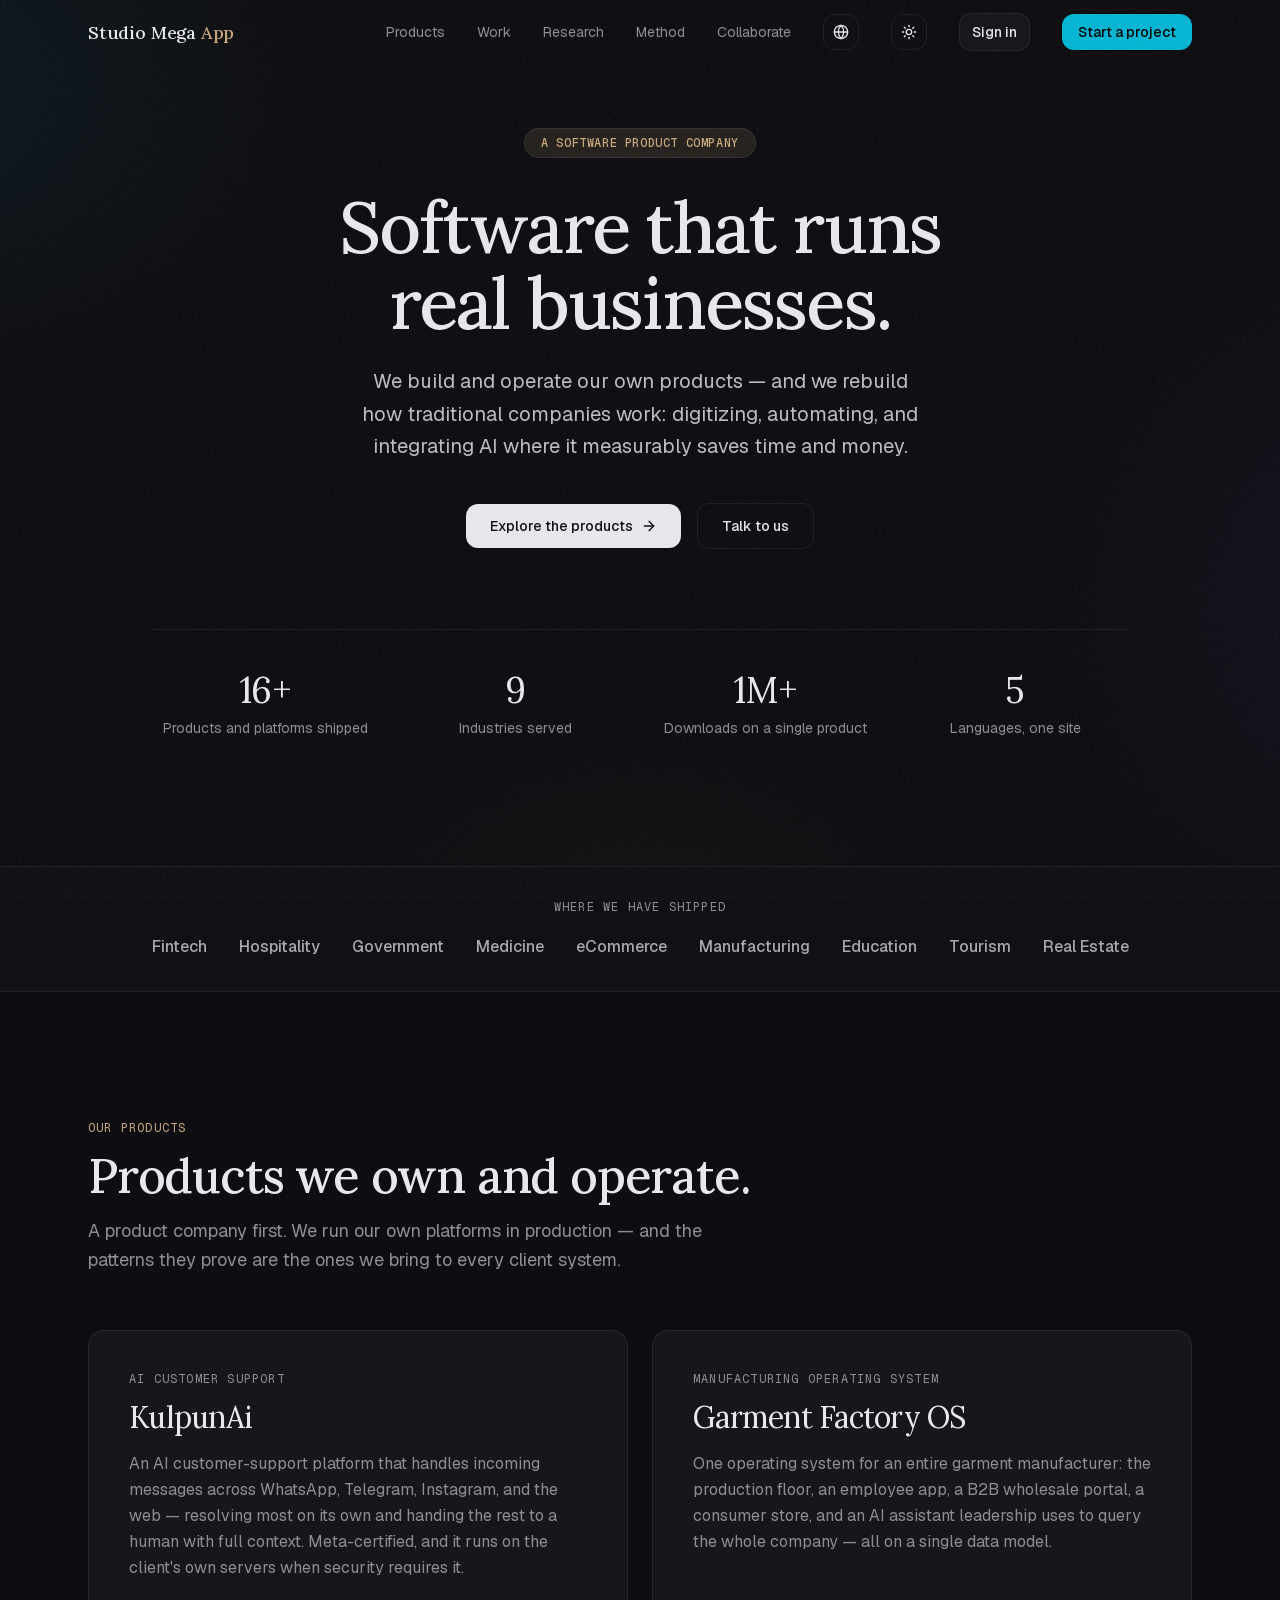
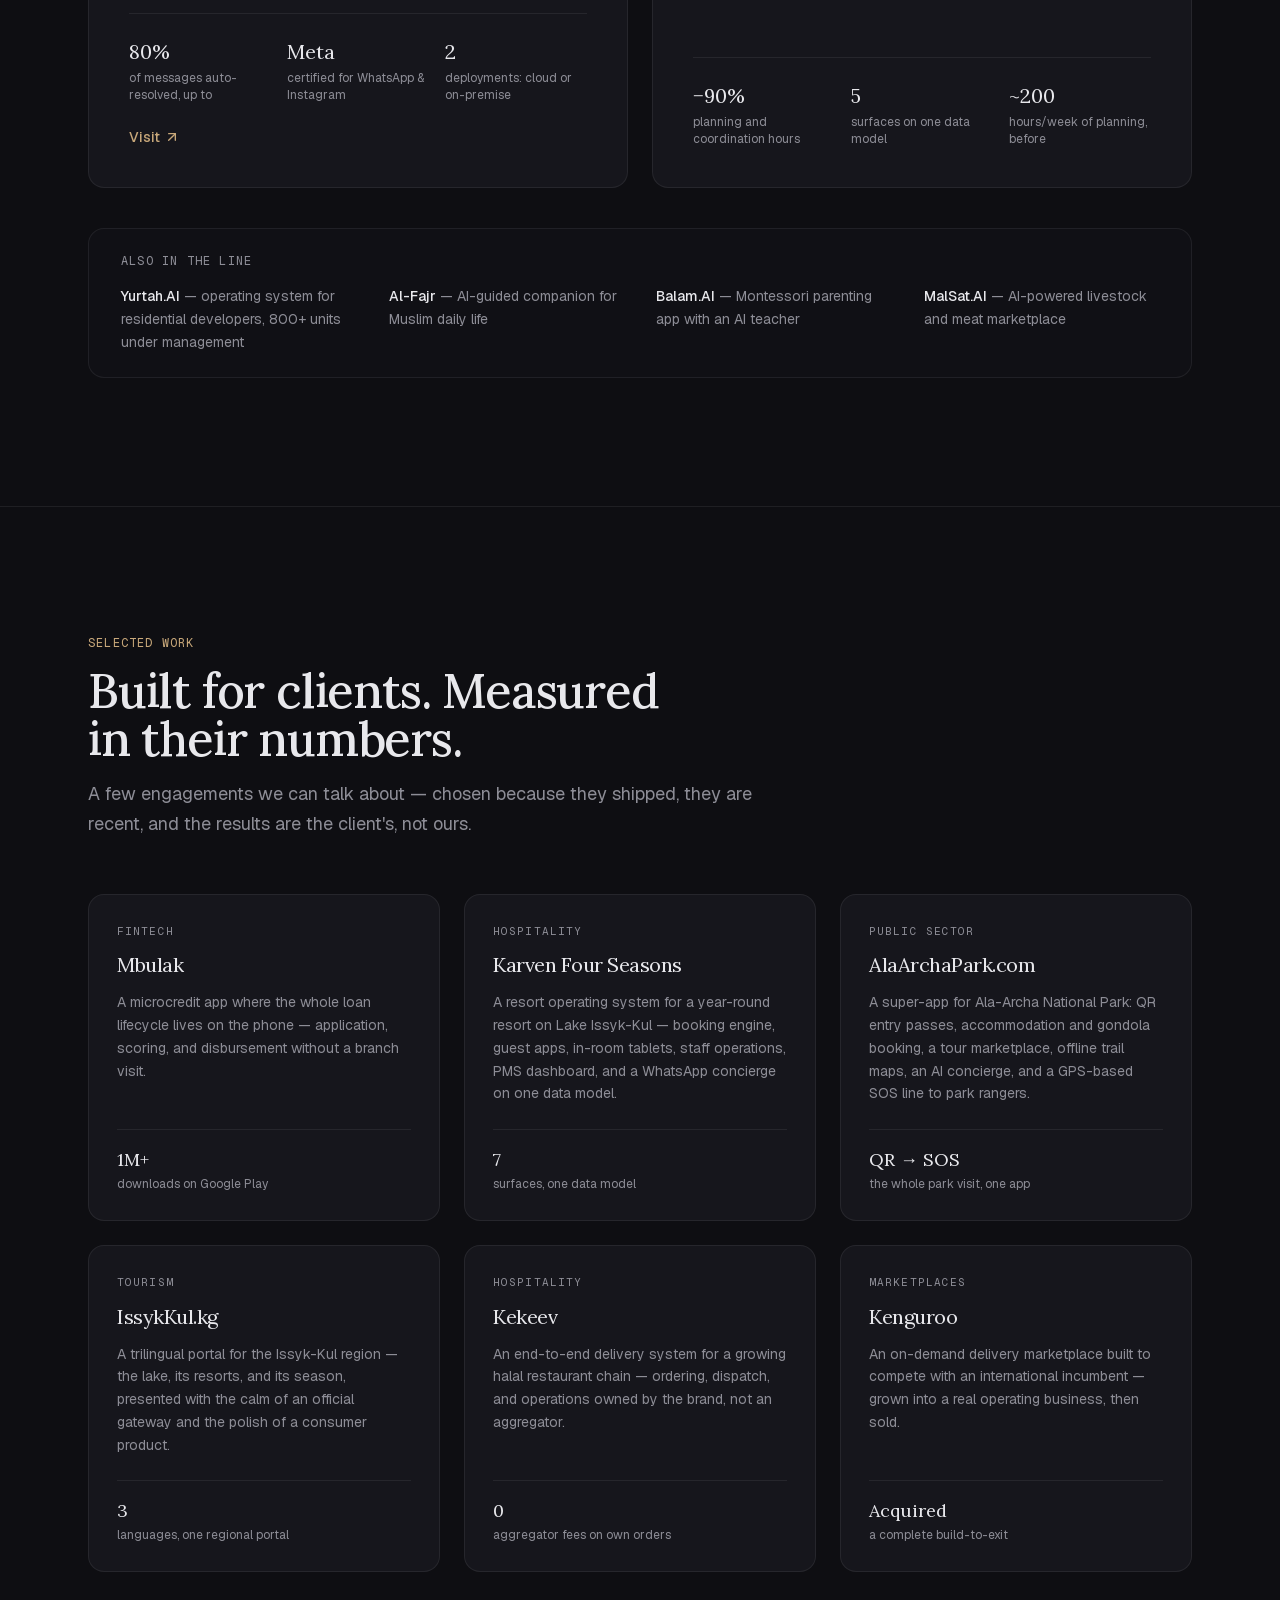
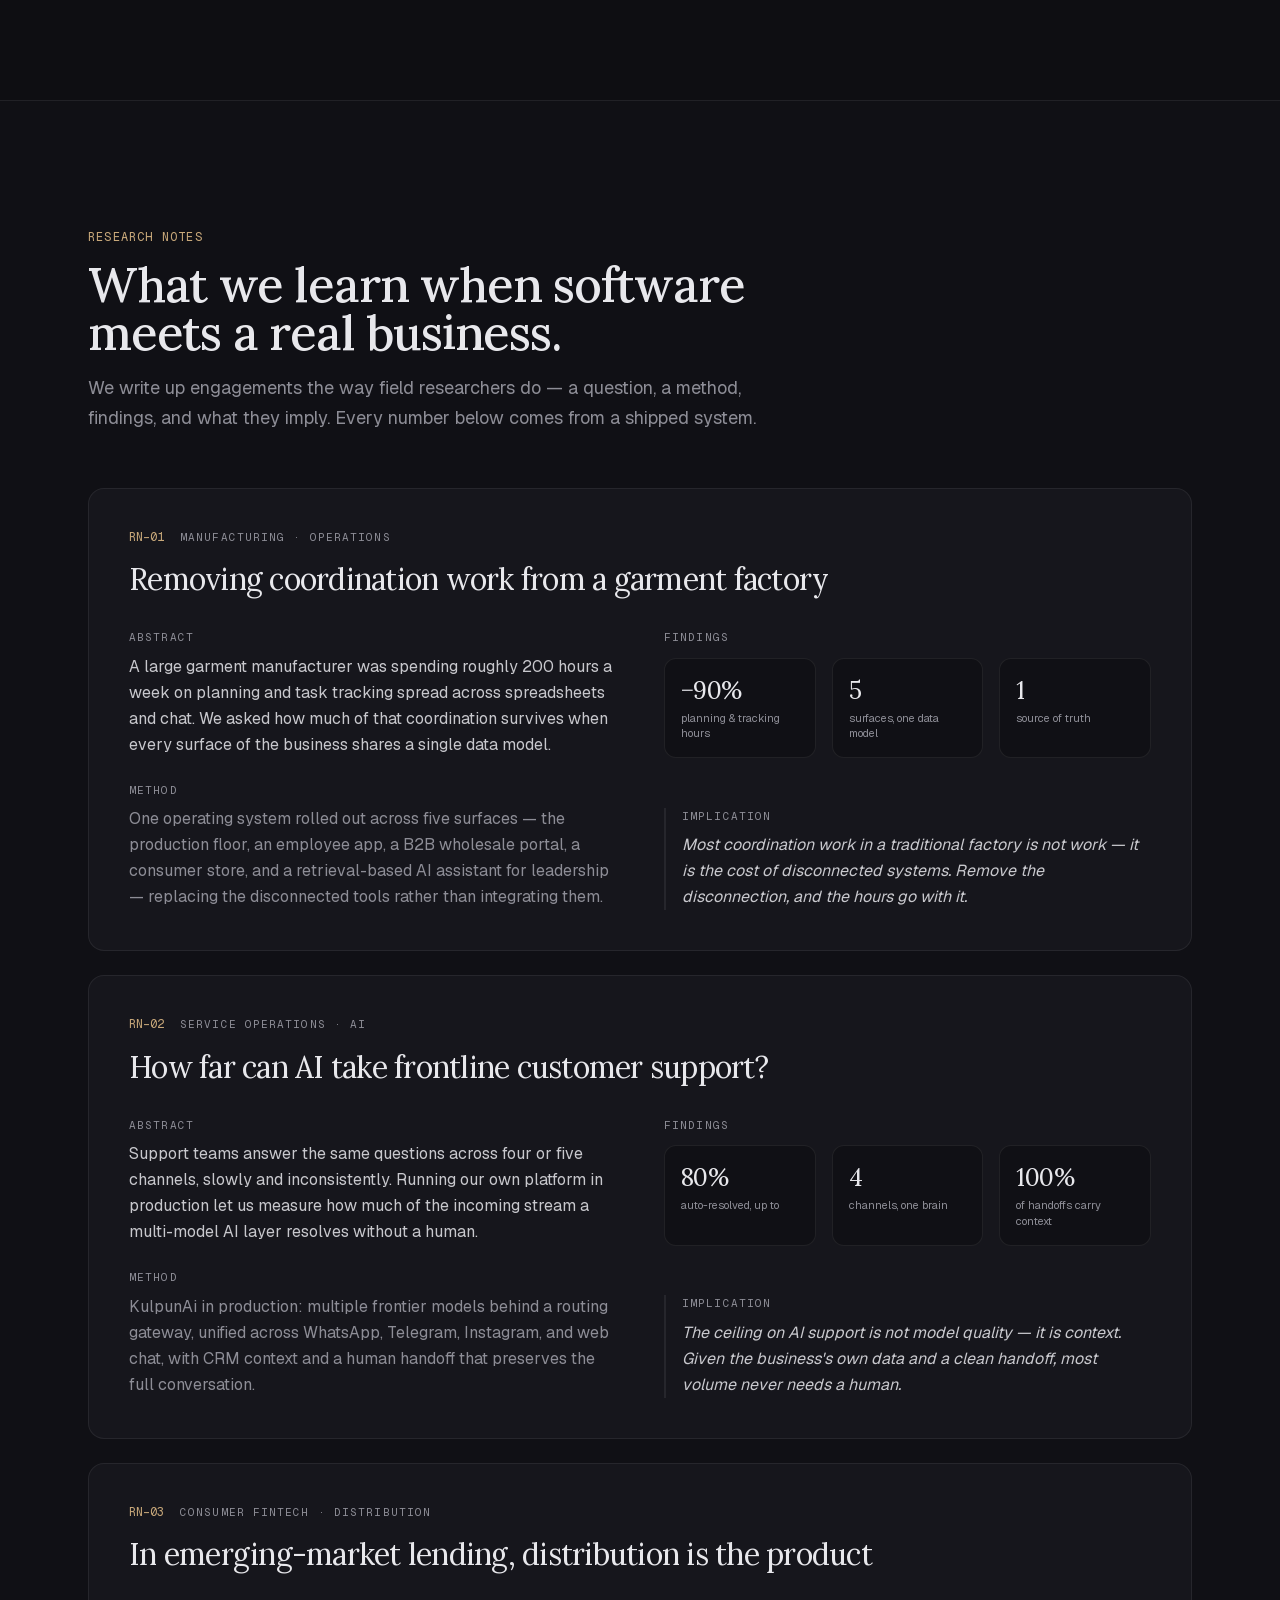
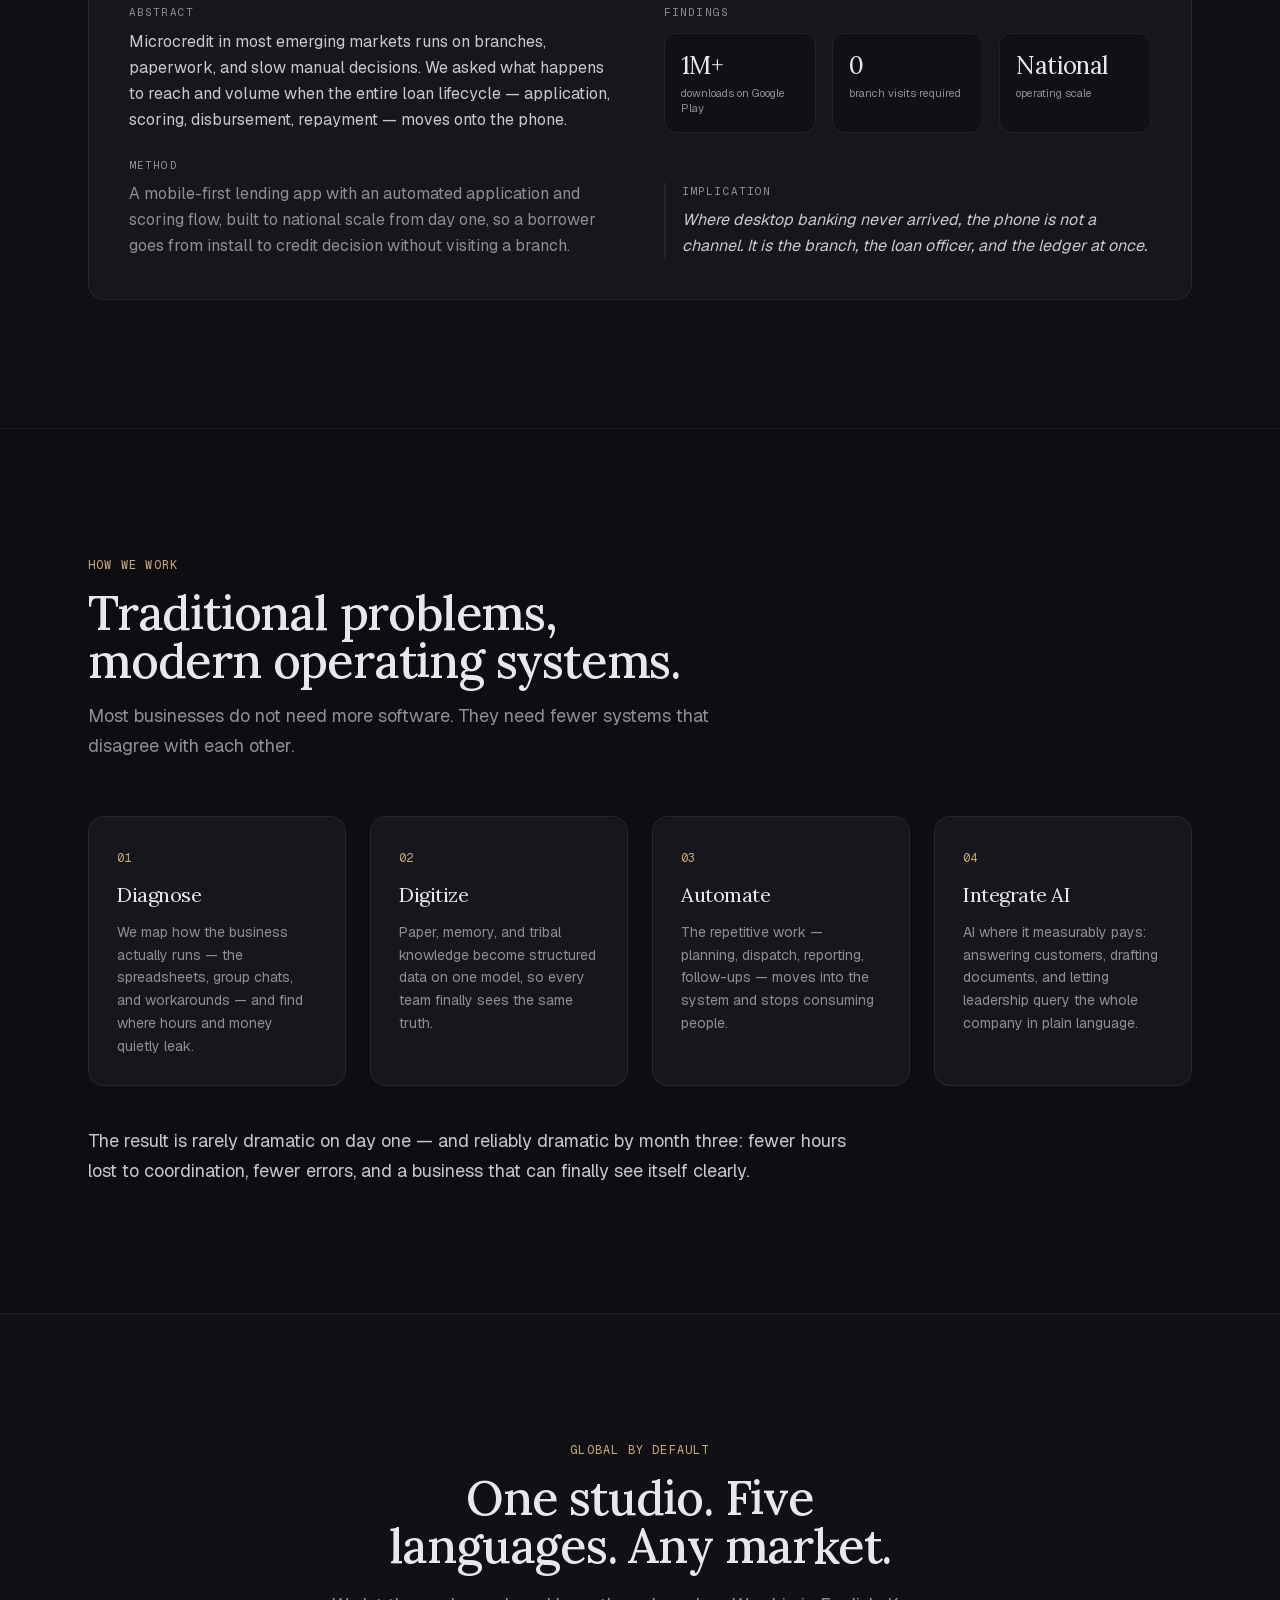
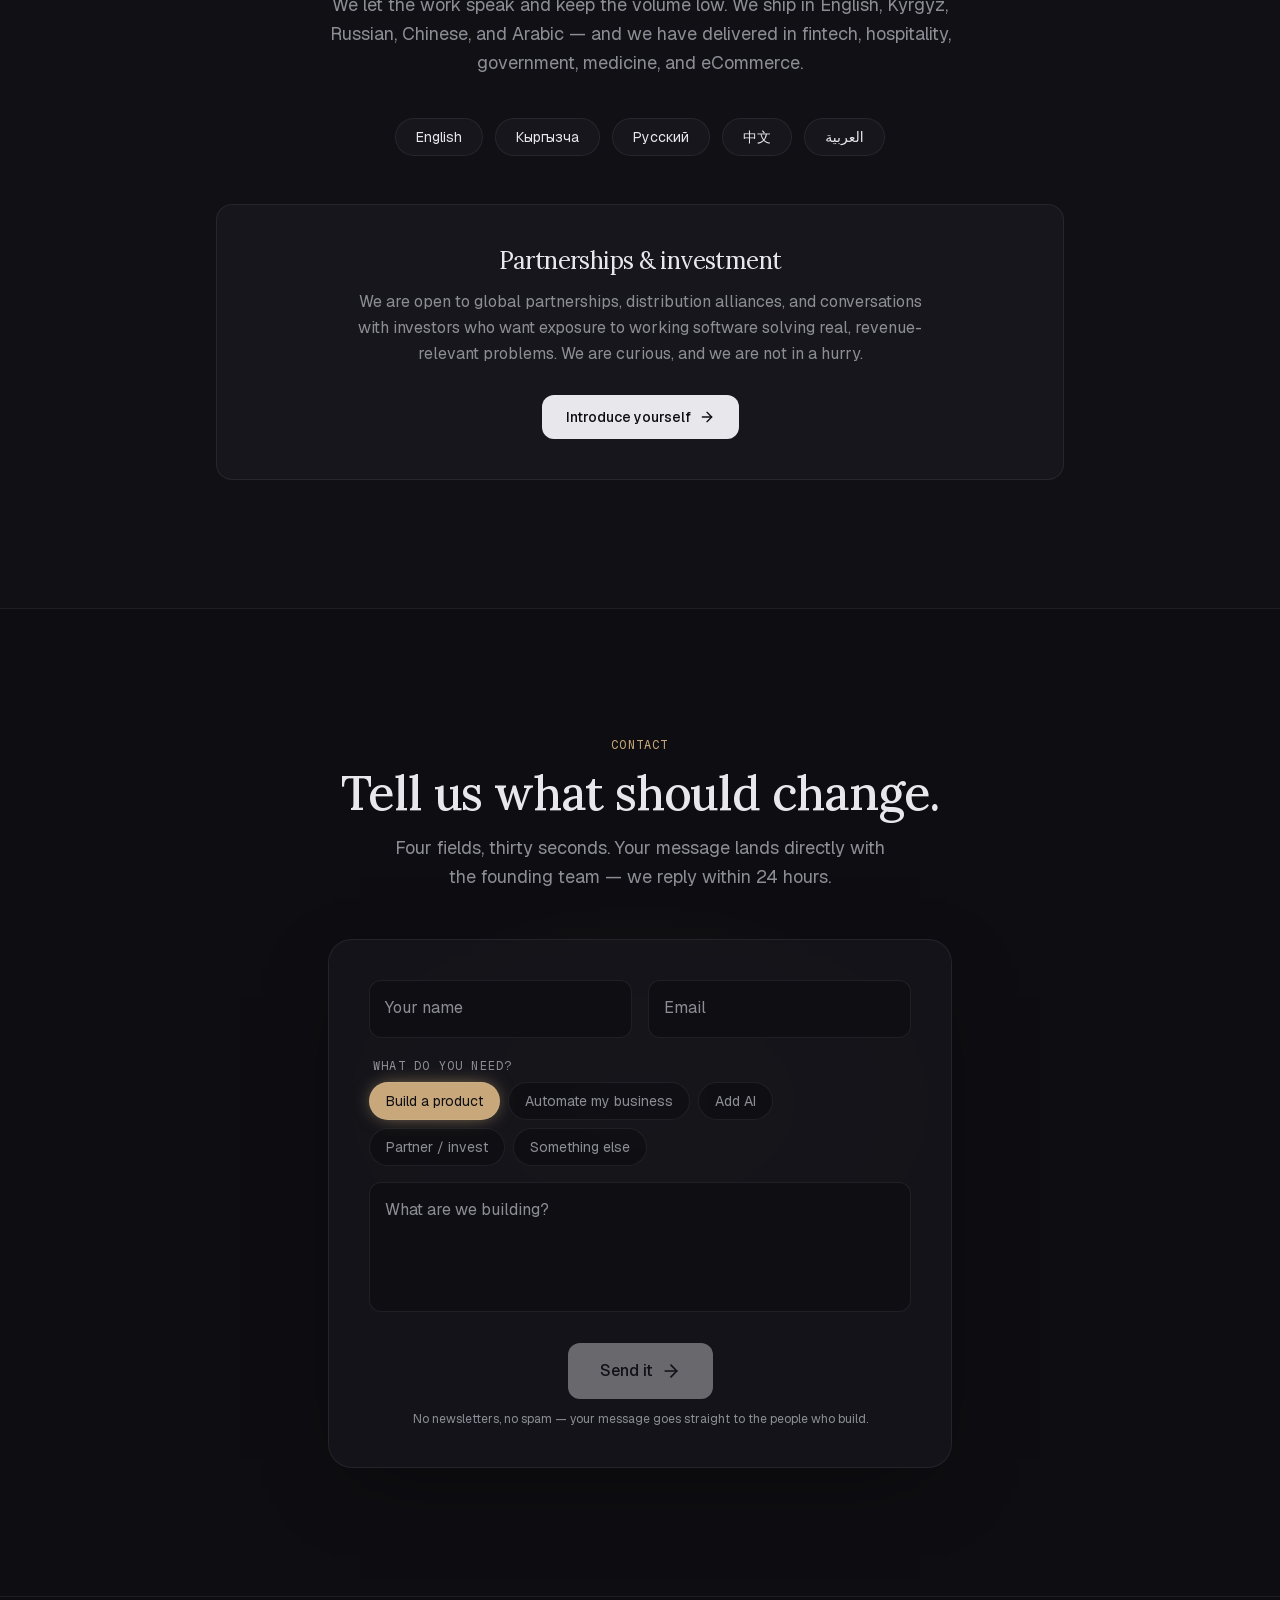
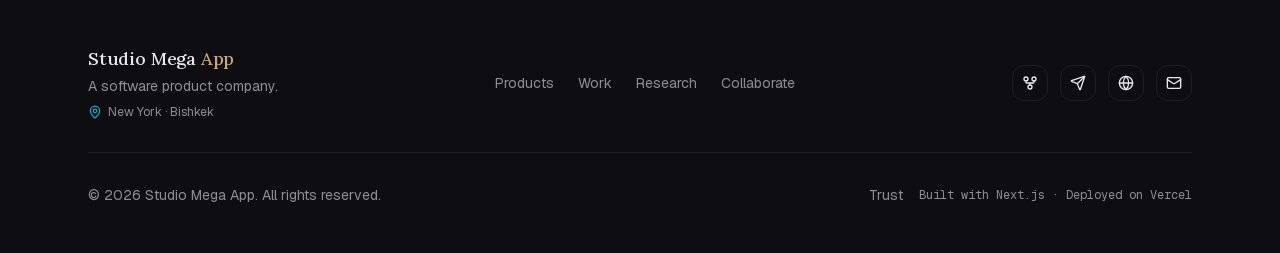
==== en/index.html @ cfd42ffa "New contact form wired to Telegram relay Co-Authored-By: Claude Fable 5 <noreply@anthropic.com>" ====
<!DOCTYPE html><html lang="en" dir="ltr" class="geist_e1c77e14-module__9VmjcW__variable geist_mono_6345a343-module__AiHuna__variable lora_10f9dab2-module__GYwaTW__variable h-full antialiased"><head><meta charSet="utf-8"/><meta name="viewport" content="width=device-width, initial-scale=1"/><link rel="preload" href="/_next/static/media/4fa387ec64143e14-s.p.0wkzw~je483f-.woff2" as="font" crossorigin="" type="font/woff2"/><link rel="preload" href="/_next/static/media/5e5dfa9e86f764b8-s.p.0o9~3wzuvo.a_.woff2" as="font" crossorigin="" type="font/woff2"/><link rel="preload" href="/_next/static/media/659720fbcac806cc-s.p.11sf0lfiq6c6p.woff2" as="font" crossorigin="" type="font/woff2"/><link rel="preload" href="/_next/static/media/71fbf9c08529c2a5-s.p.0s73vwibz65qg.woff2" as="font" crossorigin="" type="font/woff2"/><link rel="preload" href="/_next/static/media/797e433ab948586e-s.p.08e28id.o-okb.woff2" as="font" crossorigin="" type="font/woff2"/><link rel="preload" href="/_next/static/media/8a480f0b521d4e75-s.p.0jzbimsg8vl84.woff2" as="font" crossorigin="" type="font/woff2"/><link rel="preload" href="/_next/static/media/8c2eb9ceedecfc8e-s.p.0oeo8epbafgia.woff2" as="font" crossorigin="" type="font/woff2"/><link rel="preload" href="/_next/static/media/caa3a2e1cccd8315-s.p.09~u27dqhyhd6.woff2" as="font" crossorigin="" type="font/woff2"/><link rel="stylesheet" href="/_next/static/chunks/066tcoo3f~~na.css" data-precedence="next"/><link rel="stylesheet" href="/_next/static/chunks/0jf~hmpk345k7.css" data-precedence="next"/><link rel="preload" as="script" fetchPriority="low" href="/_next/static/chunks/04_4irp13w-i3.js"/><script src="/_next/static/chunks/0bez-h9ml5vyg.js" async=""></script><script src="/_next/static/chunks/0xnqwa6d2t5md.js" async=""></script><script src="/_next/static/chunks/0ocuq__ahlhfw.js" async=""></script><script src="/_next/static/chunks/147waztulgip5.js" async=""></script><script src="/_next/static/chunks/turbopack-0utp4pz0fl~gm.js" async=""></script><script src="/_next/static/chunks/05c23t9ishq20.js" async=""></script><script src="/_next/static/chunks/034wfjuz0qajn.js" async=""></script><script src="/_next/static/chunks/09ukbqfoggvk2.js" async=""></script><script src="/_next/static/chunks/13dcgyqo1m1e3.js" async=""></script><script src="/_next/static/chunks/0dkbz3wiaq8b3.js" async=""></script><script src="/_next/static/chunks/05r_1qjv088oh.js" async=""></script><script src="/_next/static/chunks/0x.l_j9yb.-vk.js" async=""></script><script src="/_next/static/chunks/16e.w4o98abeo.js" async=""></script><script src="/_next/static/chunks/11n60zcj-lmux.js" async=""></script><meta name="next-size-adjust" content=""/><title>Studio Mega App — A Software Product Company</title><meta name="description" content="Studio Mega App is a software product company. We build and operate our own products — KulpunAi and the Garment Factory Operating System — and modernize traditional businesses with software and AI across fintech, hospitality, government, medicine, and eCommerce."/><meta name="author" content="Studio Mega App"/><meta name="keywords" content="software product company,AI integration,business automation,digital transformation,operating system for business,AI customer support,garment factory software,fintech app development,hospitality software,government digital platforms,healthcare software,eCommerce platforms,Studio Mega App"/><meta name="robots" content="index, follow"/><link rel="canonical" href="https://studiomega.app/en"/><link rel="alternate" hrefLang="ky" href="https://studiomega.app/ky"/><link rel="alternate" hrefLang="ru" href="https://studiomega.app/ru"/><link rel="alternate" hrefLang="en" href="https://studiomega.app/en"/><link rel="alternate" hrefLang="zh" href="https://studiomega.app/zh"/><link rel="alternate" hrefLang="ar" href="https://studiomega.app/ar"/><link rel="alternate" hrefLang="x-default" href="https://studiomega.app/en"/><meta property="og:title" content="Studio Mega App — A Software Product Company"/><meta property="og:description" content="We build our own products and rebuild how traditional businesses run — digitizing, automating, and integrating AI where it measurably saves time and money."/><meta property="og:site_name" content="Studio Mega App"/><meta property="og:locale" content="en_US"/><meta property="og:type" content="website"/><meta name="twitter:card" content="summary_large_image"/><meta name="twitter:title" content="Studio Mega App — A Software Product Company"/><meta name="twitter:description" content="Own products. Client operating systems. AI where it measurably pays. English · Кыргызча · Русский · 中文 · العربية."/><link rel="icon" href="/icon.svg?icon.0nl~0xeylv_3i.svg" sizes="any" type="image/svg+xml"/><script src="/_next/static/chunks/03~yq9q893hmn.js" noModule=""></script></head><body class="min-h-full flex flex-col"><div hidden=""><!--$--><!--/$--></div><script>((a,b,c,d,e,f,g,h)=>{let i=document.documentElement,j=["light","dark"];function k(b){var c;(Array.isArray(a)?a:[a]).forEach(a=>{let c="class"===a,d=c&&f?e.map(a=>f[a]||a):e;c?(i.classList.remove(...d),i.classList.add(f&&f[b]?f[b]:b)):i.setAttribute(a,b)}),c=b,h&&j.includes(c)&&(i.style.colorScheme=c)}if(d)k(d);else try{let a=localStorage.getItem(b)||c,d=g&&"system"===a?window.matchMedia("(prefers-color-scheme: dark)").matches?"dark":"light":a;k(d)}catch(a){}})("class","theme","dark",null,["light","dark"],null,false,true)</script><header class="fixed top-0 left-0 right-0 z-40 transition-all duration-300 bg-transparent"><nav class="max-w-6xl mx-auto px-4 sm:px-6 h-16 flex items-center justify-between"><a href="#" class="wordmark hover:text-accent transition-colors">Studio Mega <span class="text-accent">App</span></a><div class="hidden md:flex items-center gap-8"><a href="#products" class="text-sm text-muted-foreground hover:text-foreground transition-colors">Products</a><a href="#work" class="text-sm text-muted-foreground hover:text-foreground transition-colors">Work</a><a href="#research" class="text-sm text-muted-foreground hover:text-foreground transition-colors">Research</a><a href="#method" class="text-sm text-muted-foreground hover:text-foreground transition-colors">Method</a><a href="#contact" class="text-sm text-muted-foreground hover:text-foreground transition-colors">Collaborate</a><div class="relative"><button class="w-9 h-9 flex items-center justify-center rounded-lg border border-border hover:bg-muted transition-colors disabled:opacity-50" aria-label="Language"><svg xmlns="http://www.w3.org/2000/svg" width="24" height="24" viewBox="0 0 24 24" fill="none" stroke="currentColor" stroke-width="2" stroke-linecap="round" stroke-linejoin="round" class="lucide lucide-globe w-4 h-4" aria-hidden="true"><circle cx="12" cy="12" r="10"></circle><path d="M12 2a14.5 14.5 0 0 0 0 20 14.5 14.5 0 0 0 0-20"></path><path d="M2 12h20"></path></svg></button></div><div class="w-9 h-9"></div><a href="/en/portal" class="inline-flex items-center gap-1.5 rounded-lg border border-border bg-card px-3 py-2 text-sm font-medium text-foreground hover:border-accent-cyan/40 hover:text-accent-cyan transition-colors">Sign in</a><a href="#contact" class="px-4 py-2 text-sm font-medium bg-accent-cyan text-black rounded-lg hover:bg-accent-cyan/90 transition-colors">Start a project</a></div><div class="flex md:hidden items-center gap-3"><div class="relative"><button class="w-9 h-9 flex items-center justify-center rounded-lg border border-border hover:bg-muted transition-colors disabled:opacity-50" aria-label="Language"><svg xmlns="http://www.w3.org/2000/svg" width="24" height="24" viewBox="0 0 24 24" fill="none" stroke="currentColor" stroke-width="2" stroke-linecap="round" stroke-linejoin="round" class="lucide lucide-globe w-4 h-4" aria-hidden="true"><circle cx="12" cy="12" r="10"></circle><path d="M12 2a14.5 14.5 0 0 0 0 20 14.5 14.5 0 0 0 0-20"></path><path d="M2 12h20"></path></svg></button></div><div class="w-9 h-9"></div><button class="w-9 h-9 flex items-center justify-center rounded-lg border border-border hover:bg-muted transition-colors" aria-label="Toggle menu"><svg xmlns="http://www.w3.org/2000/svg" width="24" height="24" viewBox="0 0 24 24" fill="none" stroke="currentColor" stroke-width="2" stroke-linecap="round" stroke-linejoin="round" class="lucide lucide-menu w-4 h-4" aria-hidden="true"><path d="M4 5h16"></path><path d="M4 12h16"></path><path d="M4 19h16"></path></svg></button></div></nav></header><main class="flex-1"><section class="relative min-h-[92vh] flex items-center overflow-hidden"><div class="gradient-mesh"></div><div class="relative z-10 w-full max-w-5xl mx-auto px-4 sm:px-6 py-32 text-center"><div style="opacity:0;transform:translateY(16px)"><span class="inline-flex items-center gap-2 px-4 py-1.5 text-xs font-mono font-medium tracking-wider uppercase text-accent bg-accent-glow border border-accent/20 rounded-full">A software product company</span></div><h1 class="mt-8 font-serif text-4xl sm:text-6xl md:text-7xl font-medium tracking-tight leading-[1.05] text-balance" style="opacity:0;transform:translateY(16px)">Software that runs real businesses.</h1><p class="mt-6 mx-auto max-w-2xl text-lg sm:text-xl text-foreground/80 leading-relaxed text-balance">We build and operate our own products — and we rebuild how traditional companies work: digitizing, automating, and integrating AI where it measurably saves time and money.</p><div class="mt-10 flex flex-col sm:flex-row items-center justify-center gap-4" style="opacity:0;transform:translateY(16px)"><a href="#products" class="relative inline-flex items-center justify-center gap-2 group px-6 py-3 text-sm font-medium bg-foreground text-background rounded-lg hover:opacity-90 transition-opacity" style="transform:none">Explore the products<svg xmlns="http://www.w3.org/2000/svg" width="24" height="24" viewBox="0 0 24 24" fill="none" stroke="currentColor" stroke-width="2" stroke-linecap="round" stroke-linejoin="round" class="lucide lucide-arrow-right w-4 h-4 group-hover:translate-x-0.5 transition-transform rtl:rotate-180" aria-hidden="true"><path d="M5 12h14"></path><path d="m12 5 7 7-7 7"></path></svg></a><a href="#contact" class="relative inline-flex items-center justify-center gap-2 px-6 py-3 text-sm font-medium border border-border rounded-lg hover:bg-muted transition-colors" style="transform:none">Talk to us</a></div><dl class="mt-20 grid grid-cols-2 md:grid-cols-4 gap-x-6 gap-y-10 border-t border-border pt-10" style="opacity:0"><div><dd class="font-serif text-3xl sm:text-4xl tracking-tight">16+</dd><dt class="mt-2 text-xs sm:text-sm text-muted-foreground">Products and platforms shipped</dt></div><div><dd class="font-serif text-3xl sm:text-4xl tracking-tight">9</dd><dt class="mt-2 text-xs sm:text-sm text-muted-foreground">Industries served</dt></div><div><dd class="font-serif text-3xl sm:text-4xl tracking-tight">1M+</dd><dt class="mt-2 text-xs sm:text-sm text-muted-foreground">Downloads on a single product</dt></div><div><dd class="font-serif text-3xl sm:text-4xl tracking-tight">5</dd><dt class="mt-2 text-xs sm:text-sm text-muted-foreground">Languages, one site</dt></div></dl></div></section><section class="border-y border-border bg-card/40"><div class="max-w-6xl mx-auto px-4 sm:px-6 py-8"><p class="text-center text-xs font-mono uppercase tracking-widest text-muted-foreground">Where we have shipped</p><ul class="mt-5 flex flex-wrap justify-center gap-x-8 gap-y-3"><li class="text-sm sm:text-base text-foreground/70 font-medium">Fintech</li><li class="text-sm sm:text-base text-foreground/70 font-medium">Hospitality</li><li class="text-sm sm:text-base text-foreground/70 font-medium">Government</li><li class="text-sm sm:text-base text-foreground/70 font-medium">Medicine</li><li class="text-sm sm:text-base text-foreground/70 font-medium">eCommerce</li><li class="text-sm sm:text-base text-foreground/70 font-medium">Manufacturing</li><li class="text-sm sm:text-base text-foreground/70 font-medium">Education</li><li class="text-sm sm:text-base text-foreground/70 font-medium">Tourism</li><li class="text-sm sm:text-base text-foreground/70 font-medium">Real Estate</li></ul></div></section><section id="products" class="relative py-24 sm:py-32"><div class="max-w-6xl mx-auto px-4 sm:px-6"><p class="text-xs font-mono uppercase tracking-widest text-accent">Our products</p><h2 class="mt-4 font-serif text-3xl sm:text-5xl font-medium tracking-tight max-w-2xl text-balance">Products we own and operate.</h2><p class="mt-4 max-w-2xl text-base sm:text-lg text-muted-foreground leading-relaxed">A product company first. We run our own platforms in production — and the patterns they prove are the ones we bring to every client system.</p><div class="mt-14 grid gap-6 lg:grid-cols-2"><article class="group relative flex flex-col rounded-2xl border border-border bg-card p-8 sm:p-10 hover:bg-card-hover transition-colors" style="opacity:0;transform:translateY(24px)"><p class="text-xs font-mono uppercase tracking-widest text-muted-foreground">AI customer support</p><h3 class="mt-3 font-serif text-2xl sm:text-3xl tracking-tight">KulpunAi</h3><p class="mt-4 text-sm sm:text-base text-muted-foreground leading-relaxed flex-1">An AI customer-support platform that handles incoming messages across WhatsApp, Telegram, Instagram, and the web — resolving most on its own and handing the rest to a human with full context. Meta-certified, and it runs on the client&#x27;s own servers when security requires it.</p><dl class="mt-8 grid grid-cols-3 gap-4 border-t border-border pt-6"><div><dd class="font-serif text-lg sm:text-xl">80%</dd><dt class="mt-1 text-[11px] sm:text-xs text-muted-foreground leading-snug">of messages auto-resolved, up to</dt></div><div><dd class="font-serif text-lg sm:text-xl">Meta</dd><dt class="mt-1 text-[11px] sm:text-xs text-muted-foreground leading-snug">certified for WhatsApp &amp; Instagram</dt></div><div><dd class="font-serif text-lg sm:text-xl">2</dd><dt class="mt-1 text-[11px] sm:text-xs text-muted-foreground leading-snug">deployments: cloud or on-premise</dt></div></dl><a href="https://kulpunai.com" target="_blank" rel="noopener noreferrer" class="mt-6 inline-flex items-center gap-1 text-sm font-medium text-accent hover:underline">Visit<svg xmlns="http://www.w3.org/2000/svg" width="24" height="24" viewBox="0 0 24 24" fill="none" stroke="currentColor" stroke-width="2" stroke-linecap="round" stroke-linejoin="round" class="lucide lucide-arrow-up-right w-4 h-4 rtl:-scale-x-100" aria-hidden="true"><path d="M7 7h10v10"></path><path d="M7 17 17 7"></path></svg><span class="absolute inset-0" aria-hidden="true"></span></a></article><article class="group relative flex flex-col rounded-2xl border border-border bg-card p-8 sm:p-10 hover:bg-card-hover transition-colors" style="opacity:0;transform:translateY(24px)"><p class="text-xs font-mono uppercase tracking-widest text-muted-foreground">Manufacturing operating system</p><h3 class="mt-3 font-serif text-2xl sm:text-3xl tracking-tight">Garment Factory OS</h3><p class="mt-4 text-sm sm:text-base text-muted-foreground leading-relaxed flex-1">One operating system for an entire garment manufacturer: the production floor, an employee app, a B2B wholesale portal, a consumer store, and an AI assistant leadership uses to query the whole company — all on a single data model.</p><dl class="mt-8 grid grid-cols-3 gap-4 border-t border-border pt-6"><div><dd class="font-serif text-lg sm:text-xl">−90%</dd><dt class="mt-1 text-[11px] sm:text-xs text-muted-foreground leading-snug">planning and coordination hours</dt></div><div><dd class="font-serif text-lg sm:text-xl">5</dd><dt class="mt-1 text-[11px] sm:text-xs text-muted-foreground leading-snug">surfaces on one data model</dt></div><div><dd class="font-serif text-lg sm:text-xl">~200</dd><dt class="mt-1 text-[11px] sm:text-xs text-muted-foreground leading-snug">hours/week of planning, before</dt></div></dl></article></div><div class="mt-10 rounded-2xl border border-border bg-card/40 px-6 py-6 sm:px-8"><p class="text-xs font-mono uppercase tracking-widest text-muted-foreground">Also in the line</p><ul class="mt-4 grid gap-x-8 gap-y-3 sm:grid-cols-2 lg:grid-cols-4"><li class="text-sm leading-relaxed"><span class="font-medium">Yurtah.AI</span><span class="text-muted-foreground"> — <!-- -->operating system for residential developers, 800+ units under management</span></li><li class="text-sm leading-relaxed"><span class="font-medium">Al-Fajr</span><span class="text-muted-foreground"> — <!-- -->AI-guided companion for Muslim daily life</span></li><li class="text-sm leading-relaxed"><span class="font-medium">Balam.AI</span><span class="text-muted-foreground"> — <!-- -->Montessori parenting app with an AI teacher</span></li><li class="text-sm leading-relaxed"><span class="font-medium">MalSat.AI</span><span class="text-muted-foreground"> — <!-- -->AI-powered livestock and meat marketplace</span></li></ul></div></div></section><section id="work" class="relative py-24 sm:py-32 border-t border-border"><div class="max-w-6xl mx-auto px-4 sm:px-6"><p class="text-xs font-mono uppercase tracking-widest text-accent">Selected work</p><h2 class="mt-4 font-serif text-3xl sm:text-5xl font-medium tracking-tight max-w-2xl text-balance">Built for clients. Measured in their numbers.</h2><p class="mt-4 max-w-2xl text-base sm:text-lg text-muted-foreground leading-relaxed">A few engagements we can talk about — chosen because they shipped, they are recent, and the results are the client&#x27;s, not ours.</p><div class="mt-14 grid gap-6 sm:grid-cols-2 lg:grid-cols-3"><article class="flex flex-col rounded-2xl border border-border bg-card p-7 hover:bg-card-hover transition-colors" style="opacity:0;transform:translateY(24px)"><p class="text-[11px] font-mono uppercase tracking-widest text-muted-foreground">Fintech</p><h3 class="mt-3 font-serif text-xl tracking-tight">Mbulak</h3><p class="mt-3 text-sm text-muted-foreground leading-relaxed flex-1">A microcredit app where the whole loan lifecycle lives on the phone — application, scoring, and disbursement without a branch visit.</p><div class="mt-6 border-t border-border pt-4"><p class="font-serif text-lg">1M+</p><p class="mt-0.5 text-xs text-muted-foreground">downloads on Google Play</p></div></article><article class="flex flex-col rounded-2xl border border-border bg-card p-7 hover:bg-card-hover transition-colors" style="opacity:0;transform:translateY(24px)"><p class="text-[11px] font-mono uppercase tracking-widest text-muted-foreground">Hospitality</p><h3 class="mt-3 font-serif text-xl tracking-tight">Karven Four Seasons</h3><p class="mt-3 text-sm text-muted-foreground leading-relaxed flex-1">A resort operating system for a year-round resort on Lake Issyk-Kul — booking engine, guest apps, in-room tablets, staff operations, PMS dashboard, and a WhatsApp concierge on one data model.</p><div class="mt-6 border-t border-border pt-4"><p class="font-serif text-lg">7</p><p class="mt-0.5 text-xs text-muted-foreground">surfaces, one data model</p></div></article><article class="flex flex-col rounded-2xl border border-border bg-card p-7 hover:bg-card-hover transition-colors" style="opacity:0;transform:translateY(24px)"><p class="text-[11px] font-mono uppercase tracking-widest text-muted-foreground">Public sector</p><h3 class="mt-3 font-serif text-xl tracking-tight">AlaArchaPark.com</h3><p class="mt-3 text-sm text-muted-foreground leading-relaxed flex-1">A super-app for Ala-Archa National Park: QR entry passes, accommodation and gondola booking, a tour marketplace, offline trail maps, an AI concierge, and a GPS-based SOS line to park rangers.</p><div class="mt-6 border-t border-border pt-4"><p class="font-serif text-lg">QR → SOS</p><p class="mt-0.5 text-xs text-muted-foreground">the whole park visit, one app</p></div></article><article class="flex flex-col rounded-2xl border border-border bg-card p-7 hover:bg-card-hover transition-colors" style="opacity:0;transform:translateY(24px)"><p class="text-[11px] font-mono uppercase tracking-widest text-muted-foreground">Tourism</p><h3 class="mt-3 font-serif text-xl tracking-tight">IssykKul.kg</h3><p class="mt-3 text-sm text-muted-foreground leading-relaxed flex-1">A trilingual portal for the Issyk-Kul region — the lake, its resorts, and its season, presented with the calm of an official gateway and the polish of a consumer product.</p><div class="mt-6 border-t border-border pt-4"><p class="font-serif text-lg">3</p><p class="mt-0.5 text-xs text-muted-foreground">languages, one regional portal</p></div></article><article class="flex flex-col rounded-2xl border border-border bg-card p-7 hover:bg-card-hover transition-colors" style="opacity:0;transform:translateY(24px)"><p class="text-[11px] font-mono uppercase tracking-widest text-muted-foreground">Hospitality</p><h3 class="mt-3 font-serif text-xl tracking-tight">Kekeev</h3><p class="mt-3 text-sm text-muted-foreground leading-relaxed flex-1">An end-to-end delivery system for a growing halal restaurant chain — ordering, dispatch, and operations owned by the brand, not an aggregator.</p><div class="mt-6 border-t border-border pt-4"><p class="font-serif text-lg">0</p><p class="mt-0.5 text-xs text-muted-foreground">aggregator fees on own orders</p></div></article><article class="flex flex-col rounded-2xl border border-border bg-card p-7 hover:bg-card-hover transition-colors" style="opacity:0;transform:translateY(24px)"><p class="text-[11px] font-mono uppercase tracking-widest text-muted-foreground">Marketplaces</p><h3 class="mt-3 font-serif text-xl tracking-tight">Kenguroo</h3><p class="mt-3 text-sm text-muted-foreground leading-relaxed flex-1">An on-demand delivery marketplace built to compete with an international incumbent — grown into a real operating business, then sold.</p><div class="mt-6 border-t border-border pt-4"><p class="font-serif text-lg">Acquired</p><p class="mt-0.5 text-xs text-muted-foreground">a complete build-to-exit</p></div></article></div></div></section><section id="research" class="relative py-24 sm:py-32 border-t border-border bg-card/30"><div class="max-w-6xl mx-auto px-4 sm:px-6"><p class="text-xs font-mono uppercase tracking-widest text-accent">Research notes</p><h2 class="mt-4 font-serif text-3xl sm:text-5xl font-medium tracking-tight max-w-2xl text-balance">What we learn when software meets a real business.</h2><p class="mt-4 max-w-2xl text-base sm:text-lg text-muted-foreground leading-relaxed">We write up engagements the way field researchers do — a question, a method, findings, and what they imply. Every number below comes from a shipped system.</p><div class="mt-14 space-y-6"><article class="rounded-2xl border border-border bg-card p-8 sm:p-10" style="opacity:0;transform:translateY(24px)"><header class="flex flex-wrap items-baseline gap-x-4 gap-y-2"><span class="font-mono text-xs text-accent">RN–01</span><span class="text-[11px] font-mono uppercase tracking-widest text-muted-foreground">Manufacturing · Operations</span></header><h3 class="mt-4 font-serif text-2xl sm:text-3xl tracking-tight max-w-3xl text-balance">Removing coordination work from a garment factory</h3><div class="mt-8 grid gap-8 lg:grid-cols-[1fr_1fr] lg:gap-12"><div class="space-y-6"><div><h4 class="text-[11px] font-mono uppercase tracking-widest text-muted-foreground">Abstract</h4><p class="mt-2 text-sm sm:text-base leading-relaxed text-foreground/85">A large garment manufacturer was spending roughly 200 hours a week on planning and task tracking spread across spreadsheets and chat. We asked how much of that coordination survives when every surface of the business shares a single data model.</p></div><div><h4 class="text-[11px] font-mono uppercase tracking-widest text-muted-foreground">Method</h4><p class="mt-2 text-sm sm:text-base leading-relaxed text-muted-foreground">One operating system rolled out across five surfaces — the production floor, an employee app, a B2B wholesale portal, a consumer store, and a retrieval-based AI assistant for leadership — replacing the disconnected tools rather than integrating them.</p></div></div><div class="flex flex-col justify-between gap-6"><div><h4 class="text-[11px] font-mono uppercase tracking-widest text-muted-foreground">Findings</h4><dl class="mt-3 grid grid-cols-3 gap-4"><div class="rounded-xl border border-border bg-background/60 p-4"><dd class="font-serif text-xl sm:text-2xl tracking-tight">−90%</dd><dt class="mt-1 text-[11px] text-muted-foreground leading-snug">planning &amp; tracking hours</dt></div><div class="rounded-xl border border-border bg-background/60 p-4"><dd class="font-serif text-xl sm:text-2xl tracking-tight">5</dd><dt class="mt-1 text-[11px] text-muted-foreground leading-snug">surfaces, one data model</dt></div><div class="rounded-xl border border-border bg-background/60 p-4"><dd class="font-serif text-xl sm:text-2xl tracking-tight">1</dd><dt class="mt-1 text-[11px] text-muted-foreground leading-snug">source of truth</dt></div></dl></div><div class="border-s-2 border-accent/50 ps-4"><h4 class="text-[11px] font-mono uppercase tracking-widest text-muted-foreground">Implication</h4><p class="mt-2 text-sm sm:text-base leading-relaxed italic text-foreground/85">Most coordination work in a traditional factory is not work — it is the cost of disconnected systems. Remove the disconnection, and the hours go with it.</p></div></div></div></article><article class="rounded-2xl border border-border bg-card p-8 sm:p-10" style="opacity:0;transform:translateY(24px)"><header class="flex flex-wrap items-baseline gap-x-4 gap-y-2"><span class="font-mono text-xs text-accent">RN–02</span><span class="text-[11px] font-mono uppercase tracking-widest text-muted-foreground">Service operations · AI</span></header><h3 class="mt-4 font-serif text-2xl sm:text-3xl tracking-tight max-w-3xl text-balance">How far can AI take frontline customer support?</h3><div class="mt-8 grid gap-8 lg:grid-cols-[1fr_1fr] lg:gap-12"><div class="space-y-6"><div><h4 class="text-[11px] font-mono uppercase tracking-widest text-muted-foreground">Abstract</h4><p class="mt-2 text-sm sm:text-base leading-relaxed text-foreground/85">Support teams answer the same questions across four or five channels, slowly and inconsistently. Running our own platform in production let us measure how much of the incoming stream a multi-model AI layer resolves without a human.</p></div><div><h4 class="text-[11px] font-mono uppercase tracking-widest text-muted-foreground">Method</h4><p class="mt-2 text-sm sm:text-base leading-relaxed text-muted-foreground">KulpunAi in production: multiple frontier models behind a routing gateway, unified across WhatsApp, Telegram, Instagram, and web chat, with CRM context and a human handoff that preserves the full conversation.</p></div></div><div class="flex flex-col justify-between gap-6"><div><h4 class="text-[11px] font-mono uppercase tracking-widest text-muted-foreground">Findings</h4><dl class="mt-3 grid grid-cols-3 gap-4"><div class="rounded-xl border border-border bg-background/60 p-4"><dd class="font-serif text-xl sm:text-2xl tracking-tight">80%</dd><dt class="mt-1 text-[11px] text-muted-foreground leading-snug">auto-resolved, up to</dt></div><div class="rounded-xl border border-border bg-background/60 p-4"><dd class="font-serif text-xl sm:text-2xl tracking-tight">4</dd><dt class="mt-1 text-[11px] text-muted-foreground leading-snug">channels, one brain</dt></div><div class="rounded-xl border border-border bg-background/60 p-4"><dd class="font-serif text-xl sm:text-2xl tracking-tight">100%</dd><dt class="mt-1 text-[11px] text-muted-foreground leading-snug">of handoffs carry context</dt></div></dl></div><div class="border-s-2 border-accent/50 ps-4"><h4 class="text-[11px] font-mono uppercase tracking-widest text-muted-foreground">Implication</h4><p class="mt-2 text-sm sm:text-base leading-relaxed italic text-foreground/85">The ceiling on AI support is not model quality — it is context. Given the business&#x27;s own data and a clean handoff, most volume never needs a human.</p></div></div></div></article><article class="rounded-2xl border border-border bg-card p-8 sm:p-10" style="opacity:0;transform:translateY(24px)"><header class="flex flex-wrap items-baseline gap-x-4 gap-y-2"><span class="font-mono text-xs text-accent">RN–03</span><span class="text-[11px] font-mono uppercase tracking-widest text-muted-foreground">Consumer fintech · Distribution</span></header><h3 class="mt-4 font-serif text-2xl sm:text-3xl tracking-tight max-w-3xl text-balance">In emerging-market lending, distribution is the product</h3><div class="mt-8 grid gap-8 lg:grid-cols-[1fr_1fr] lg:gap-12"><div class="space-y-6"><div><h4 class="text-[11px] font-mono uppercase tracking-widest text-muted-foreground">Abstract</h4><p class="mt-2 text-sm sm:text-base leading-relaxed text-foreground/85">Microcredit in most emerging markets runs on branches, paperwork, and slow manual decisions. We asked what happens to reach and volume when the entire loan lifecycle — application, scoring, disbursement, repayment — moves onto the phone.</p></div><div><h4 class="text-[11px] font-mono uppercase tracking-widest text-muted-foreground">Method</h4><p class="mt-2 text-sm sm:text-base leading-relaxed text-muted-foreground">A mobile-first lending app with an automated application and scoring flow, built to national scale from day one, so a borrower goes from install to credit decision without visiting a branch.</p></div></div><div class="flex flex-col justify-between gap-6"><div><h4 class="text-[11px] font-mono uppercase tracking-widest text-muted-foreground">Findings</h4><dl class="mt-3 grid grid-cols-3 gap-4"><div class="rounded-xl border border-border bg-background/60 p-4"><dd class="font-serif text-xl sm:text-2xl tracking-tight">1M+</dd><dt class="mt-1 text-[11px] text-muted-foreground leading-snug">downloads on Google Play</dt></div><div class="rounded-xl border border-border bg-background/60 p-4"><dd class="font-serif text-xl sm:text-2xl tracking-tight">0</dd><dt class="mt-1 text-[11px] text-muted-foreground leading-snug">branch visits required</dt></div><div class="rounded-xl border border-border bg-background/60 p-4"><dd class="font-serif text-xl sm:text-2xl tracking-tight">National</dd><dt class="mt-1 text-[11px] text-muted-foreground leading-snug">operating scale</dt></div></dl></div><div class="border-s-2 border-accent/50 ps-4"><h4 class="text-[11px] font-mono uppercase tracking-widest text-muted-foreground">Implication</h4><p class="mt-2 text-sm sm:text-base leading-relaxed italic text-foreground/85">Where desktop banking never arrived, the phone is not a channel. It is the branch, the loan officer, and the ledger at once.</p></div></div></div></article></div></div></section><section id="method" class="relative py-24 sm:py-32 border-t border-border"><div class="max-w-6xl mx-auto px-4 sm:px-6"><div class="max-w-2xl"><p class="text-xs font-mono uppercase tracking-widest text-accent">How we work</p><h2 class="mt-4 font-serif text-3xl sm:text-5xl font-medium tracking-tight text-balance">Traditional problems, modern operating systems.</h2><p class="mt-4 text-base sm:text-lg text-muted-foreground leading-relaxed">Most businesses do not need more software. They need fewer systems that disagree with each other.</p></div><ol class="mt-14 grid gap-6 sm:grid-cols-2 lg:grid-cols-4"><li class="rounded-2xl border border-border bg-card p-7" style="opacity:0;transform:translateY(20px)"><span class="font-mono text-xs text-accent">01</span><h3 class="mt-3 font-serif text-xl tracking-tight">Diagnose</h3><p class="mt-3 text-sm text-muted-foreground leading-relaxed">We map how the business actually runs — the spreadsheets, group chats, and workarounds — and find where hours and money quietly leak.</p></li><li class="rounded-2xl border border-border bg-card p-7" style="opacity:0;transform:translateY(20px)"><span class="font-mono text-xs text-accent">02</span><h3 class="mt-3 font-serif text-xl tracking-tight">Digitize</h3><p class="mt-3 text-sm text-muted-foreground leading-relaxed">Paper, memory, and tribal knowledge become structured data on one model, so every team finally sees the same truth.</p></li><li class="rounded-2xl border border-border bg-card p-7" style="opacity:0;transform:translateY(20px)"><span class="font-mono text-xs text-accent">03</span><h3 class="mt-3 font-serif text-xl tracking-tight">Automate</h3><p class="mt-3 text-sm text-muted-foreground leading-relaxed">The repetitive work — planning, dispatch, reporting, follow-ups — moves into the system and stops consuming people.</p></li><li class="rounded-2xl border border-border bg-card p-7" style="opacity:0;transform:translateY(20px)"><span class="font-mono text-xs text-accent">04</span><h3 class="mt-3 font-serif text-xl tracking-tight">Integrate AI</h3><p class="mt-3 text-sm text-muted-foreground leading-relaxed">AI where it measurably pays: answering customers, drafting documents, and letting leadership query the whole company in plain language.</p></li></ol><p class="mt-10 max-w-3xl text-base sm:text-lg leading-relaxed text-foreground/85">The result is rarely dramatic on day one — and reliably dramatic by month three: fewer hours lost to coordination, fewer errors, and a business that can finally see itself clearly.</p></div></section><section class="relative py-24 sm:py-32 border-t border-border bg-card/30"><div class="max-w-4xl mx-auto px-4 sm:px-6 text-center"><p class="text-xs font-mono uppercase tracking-widest text-accent">Global by default</p><h2 class="mt-4 font-serif text-3xl sm:text-5xl font-medium tracking-tight text-balance">One studio. Five languages. Any market.</h2><p class="mt-5 mx-auto max-w-2xl text-base sm:text-lg text-muted-foreground leading-relaxed">We let the work speak and keep the volume low. We ship in English, Kyrgyz, Russian, Chinese, and Arabic — and we have delivered in fintech, hospitality, government, medicine, and eCommerce.</p><ul class="mt-10 flex flex-wrap justify-center gap-3"><li><a href="/en" class="inline-block rounded-full border border-border bg-card px-5 py-2 text-sm hover:bg-card-hover transition-colors">English</a></li><li><a href="/ky" class="inline-block rounded-full border border-border bg-card px-5 py-2 text-sm hover:bg-card-hover transition-colors">Кыргызча</a></li><li><a href="/ru" class="inline-block rounded-full border border-border bg-card px-5 py-2 text-sm hover:bg-card-hover transition-colors">Русский</a></li><li><a href="/zh" class="inline-block rounded-full border border-border bg-card px-5 py-2 text-sm hover:bg-card-hover transition-colors">中文</a></li><li><a href="/ar" class="inline-block rounded-full border border-border bg-card px-5 py-2 text-sm hover:bg-card-hover transition-colors">العربية</a></li></ul><div class="mt-12 rounded-2xl border border-border bg-card p-8 sm:p-10" style="opacity:0;transform:translateY(16px)"><h3 class="font-serif text-2xl tracking-tight">Partnerships &amp; investment</h3><p class="mt-3 mx-auto max-w-xl text-sm sm:text-base text-muted-foreground leading-relaxed">We are open to global partnerships, distribution alliances, and conversations with investors who want exposure to working software solving real, revenue-relevant problems. We are curious, and we are not in a hurry.</p><div class="mt-7 flex justify-center"><a href="#contact" class="relative inline-flex items-center justify-center gap-2 group px-6 py-3 text-sm font-medium bg-foreground text-background rounded-lg hover:opacity-90 transition-opacity" style="transform:none">Introduce yourself<svg xmlns="http://www.w3.org/2000/svg" width="24" height="24" viewBox="0 0 24 24" fill="none" stroke="currentColor" stroke-width="2" stroke-linecap="round" stroke-linejoin="round" class="lucide lucide-arrow-right w-4 h-4 group-hover:translate-x-0.5 transition-transform rtl:rotate-180" aria-hidden="true"><path d="M5 12h14"></path><path d="m12 5 7 7-7 7"></path></svg></a></div></div></div></section><section id="contact" class="relative py-24 sm:py-32 border-t border-border overflow-hidden"><div aria-hidden="true" class="absolute left-1/2 top-1/2 -z-0 h-[36rem] w-[54rem] -translate-x-1/2 -translate-y-1/2 rounded-full opacity-60" style="background:radial-gradient(closest-side, var(--accent-glow), transparent 70%)"></div><div class="relative z-10 max-w-2xl mx-auto px-4 sm:px-6"><div class="text-center"><p class="text-xs font-mono uppercase tracking-widest text-accent">Contact</p><h2 class="mt-4 font-serif text-3xl sm:text-5xl font-medium tracking-tight text-balance">Tell us what should change.</h2><p class="mt-4 mx-auto max-w-lg text-base sm:text-lg text-muted-foreground leading-relaxed">Four fields, thirty seconds. Your message lands directly with the founding team — we reply within 24 hours.</p></div><div class="relative mt-12 rounded-3xl border border-border bg-card/80 p-6 sm:p-10 shadow-[0_24px_80px_-32px_rgba(0,0,0,0.5)] backdrop-blur" style="opacity:0;transform:translateY(24px)"><form class="space-y-4"><div class="grid gap-4 sm:grid-cols-2"><div class="relative"><input id="mc-name" type="text" placeholder=" " autoComplete="name" class="peer w-full rounded-xl border border-border bg-background/60 px-4 pt-6 pb-2 text-base outline-none transition-all placeholder-transparent focus:border-accent/60 focus:ring-2 focus:ring-accent/20" value=""/><label for="mc-name" class="pointer-events-none absolute start-4 top-4 text-muted-foreground transition-all peer-placeholder-shown:top-4 peer-placeholder-shown:text-base peer-focus:top-1.5 peer-focus:text-xs peer-focus:text-accent peer-[:not(:placeholder-shown)]:top-1.5 peer-[:not(:placeholder-shown)]:text-xs">Your name</label></div><div class="relative"><input id="mc-email" type="email" placeholder=" " autoComplete="email" class="peer w-full rounded-xl border border-border bg-background/60 px-4 pt-6 pb-2 text-base outline-none transition-all placeholder-transparent focus:border-accent/60 focus:ring-2 focus:ring-accent/20" value=""/><label for="mc-email" class="pointer-events-none absolute start-4 top-4 text-muted-foreground transition-all peer-placeholder-shown:top-4 peer-placeholder-shown:text-base peer-focus:top-1.5 peer-focus:text-xs peer-focus:text-accent peer-[:not(:placeholder-shown)]:top-1.5 peer-[:not(:placeholder-shown)]:text-xs">Email</label></div></div><div><p class="px-1 pb-2 pt-1 text-xs font-mono uppercase tracking-widest text-muted-foreground">What do you need?</p><div class="flex flex-wrap gap-2"><button type="button" aria-pressed="true" class="rounded-full border px-4 py-2 text-sm transition-all border-accent bg-accent text-background shadow-[0_0_20px_-6px_var(--accent)]">Build a product</button><button type="button" aria-pressed="false" class="rounded-full border px-4 py-2 text-sm transition-all border-border bg-background/60 text-muted-foreground hover:border-accent/40 hover:text-foreground">Automate my business</button><button type="button" aria-pressed="false" class="rounded-full border px-4 py-2 text-sm transition-all border-border bg-background/60 text-muted-foreground hover:border-accent/40 hover:text-foreground">Add AI</button><button type="button" aria-pressed="false" class="rounded-full border px-4 py-2 text-sm transition-all border-border bg-background/60 text-muted-foreground hover:border-accent/40 hover:text-foreground">Partner / invest</button><button type="button" aria-pressed="false" class="rounded-full border px-4 py-2 text-sm transition-all border-border bg-background/60 text-muted-foreground hover:border-accent/40 hover:text-foreground">Something else</button></div></div><div class="relative"><textarea id="mc-message" rows="4" placeholder=" " class="peer w-full rounded-xl border border-border bg-background/60 px-4 pt-6 pb-2 text-base outline-none transition-all placeholder-transparent focus:border-accent/60 focus:ring-2 focus:ring-accent/20 resize-none"></textarea><label for="mc-message" class="pointer-events-none absolute start-4 top-4 text-muted-foreground transition-all peer-placeholder-shown:top-4 peer-placeholder-shown:text-base peer-focus:top-1.5 peer-focus:text-xs peer-focus:text-accent peer-[:not(:placeholder-shown)]:top-1.5 peer-[:not(:placeholder-shown)]:text-xs">What are we building?</label></div><input type="text" tabindex="-1" autoComplete="off" aria-hidden="true" class="absolute -z-10 h-0 w-0 overflow-hidden opacity-0" name="company" value=""/><div class="flex flex-col items-center gap-3 pt-2"><button type="submit" disabled="" class="group relative inline-flex w-full items-center justify-center gap-2 overflow-hidden rounded-xl bg-foreground px-8 py-4 text-base font-medium text-background transition-all hover:shadow-[0_16px_48px_-16px_var(--accent)] disabled:cursor-not-allowed disabled:opacity-40 sm:w-auto"><span aria-hidden="true" class="absolute inset-0 -translate-x-full bg-gradient-to-r from-transparent via-white/20 to-transparent transition-transform duration-700 group-hover:translate-x-full rtl:translate-x-full rtl:group-hover:-translate-x-full"></span>Send it<svg xmlns="http://www.w3.org/2000/svg" width="24" height="24" viewBox="0 0 24 24" fill="none" stroke="currentColor" stroke-width="2" stroke-linecap="round" stroke-linejoin="round" class="lucide lucide-arrow-right h-5 w-5 transition-transform group-hover:translate-x-0.5 rtl:rotate-180" aria-hidden="true"><path d="M5 12h14"></path><path d="m12 5 7 7-7 7"></path></svg></button><p class="text-xs text-muted-foreground">No newsletters, no spam — your message goes straight to the people who build.</p></div></form></div></div></section></main><footer class="border-t border-border"><div class="max-w-6xl mx-auto px-4 sm:px-6 py-12"><div class="flex flex-col md:flex-row items-center justify-between gap-8"><div><a href="#" class="wordmark">Studio Mega <span class="text-accent">App</span></a><p class="mt-1 text-sm text-muted-foreground">A software product company.</p><p class="mt-2 flex items-center gap-1.5 text-xs text-muted-foreground"><svg xmlns="http://www.w3.org/2000/svg" width="24" height="24" viewBox="0 0 24 24" fill="none" stroke="currentColor" stroke-width="2" stroke-linecap="round" stroke-linejoin="round" class="lucide lucide-map-pin w-3.5 h-3.5 text-accent-cyan" aria-hidden="true"><path d="M20 10c0 4.993-5.539 10.193-7.399 11.799a1 1 0 0 1-1.202 0C9.539 20.193 4 14.993 4 10a8 8 0 0 1 16 0"></path><circle cx="12" cy="10" r="3"></circle></svg>New York · Bishkek</p></div><div class="flex items-center gap-6"><a href="#products" class="text-sm text-muted-foreground hover:text-foreground transition-colors">Products</a><a href="#work" class="text-sm text-muted-foreground hover:text-foreground transition-colors">Work</a><a href="#research" class="text-sm text-muted-foreground hover:text-foreground transition-colors">Research</a><a href="#contact" class="text-sm text-muted-foreground hover:text-foreground transition-colors">Collaborate</a></div><div class="flex items-center gap-3"><a href="https://github.com/TimurTMone" target="_blank" rel="noopener noreferrer" class="w-9 h-9 flex items-center justify-center rounded-lg border border-border hover:bg-muted hover:text-accent-cyan transition-colors" aria-label="GitHub"><svg xmlns="http://www.w3.org/2000/svg" width="24" height="24" viewBox="0 0 24 24" fill="none" stroke="currentColor" stroke-width="2" stroke-linecap="round" stroke-linejoin="round" class="lucide lucide-git-fork w-4 h-4" aria-hidden="true"><circle cx="12" cy="18" r="3"></circle><circle cx="6" cy="6" r="3"></circle><circle cx="18" cy="6" r="3"></circle><path d="M18 9v2c0 .6-.4 1-1 1H7c-.6 0-1-.4-1-1V9"></path><path d="M12 12v3"></path></svg></a><a href="https://t.me/timurmone" target="_blank" rel="noopener noreferrer" class="w-9 h-9 flex items-center justify-center rounded-lg border border-border hover:bg-muted hover:text-accent-cyan transition-colors" aria-label="Telegram"><svg xmlns="http://www.w3.org/2000/svg" width="24" height="24" viewBox="0 0 24 24" fill="none" stroke="currentColor" stroke-width="2" stroke-linecap="round" stroke-linejoin="round" class="lucide lucide-send w-4 h-4" aria-hidden="true"><path d="M14.536 21.686a.5.5 0 0 0 .937-.024l6.5-19a.496.496 0 0 0-.635-.635l-19 6.5a.5.5 0 0 0-.024.937l7.93 3.18a2 2 0 0 1 1.112 1.11z"></path><path d="m21.854 2.147-10.94 10.939"></path></svg></a><a href="https://linkedin.com/in/timurmone" target="_blank" rel="noopener noreferrer" class="w-9 h-9 flex items-center justify-center rounded-lg border border-border hover:bg-muted hover:text-accent-cyan transition-colors" aria-label="LinkedIn"><svg xmlns="http://www.w3.org/2000/svg" width="24" height="24" viewBox="0 0 24 24" fill="none" stroke="currentColor" stroke-width="2" stroke-linecap="round" stroke-linejoin="round" class="lucide lucide-globe w-4 h-4" aria-hidden="true"><circle cx="12" cy="12" r="10"></circle><path d="M12 2a14.5 14.5 0 0 0 0 20 14.5 14.5 0 0 0 0-20"></path><path d="M2 12h20"></path></svg></a><a href="mailto:timur.mone@gmail.com" target="_blank" rel="noopener noreferrer" class="w-9 h-9 flex items-center justify-center rounded-lg border border-border hover:bg-muted hover:text-accent-cyan transition-colors" aria-label="Email"><svg xmlns="http://www.w3.org/2000/svg" width="24" height="24" viewBox="0 0 24 24" fill="none" stroke="currentColor" stroke-width="2" stroke-linecap="round" stroke-linejoin="round" class="lucide lucide-mail w-4 h-4" aria-hidden="true"><path d="m22 7-8.991 5.727a2 2 0 0 1-2.009 0L2 7"></path><rect x="2" y="4" width="20" height="16" rx="2"></rect></svg></a></div></div><div class="mt-8 pt-8 border-t border-border flex flex-col sm:flex-row items-center justify-between gap-4 text-sm text-muted-foreground"><p>© 2026 Studio Mega App. All rights reserved.</p><div class="flex items-center gap-4"><a href="/trust" class="hover:text-foreground transition-colors">Trust</a><p class="font-mono text-xs">Built with Next.js · Deployed on Vercel</p></div></div></div></footer><!--$--><!--/$--><div class="noise"></div><script src="/_next/static/chunks/04_4irp13w-i3.js" id="_R_" async=""></script><script>(self.__next_f=self.__next_f||[]).push([0])</script><script>self.__next_f.push([1,"1:\"$Sreact.fragment\"\n2:I[116070,[\"/_next/static/chunks/05c23t9ishq20.js\",\"/_next/static/chunks/034wfjuz0qajn.js\"],\"default\"]\n3:I[445904,[\"/_next/static/chunks/05c23t9ishq20.js\",\"/_next/static/chunks/034wfjuz0qajn.js\"],\"default\"]\n6:I[162803,[\"/_next/static/chunks/05c23t9ishq20.js\",\"/_next/static/chunks/034wfjuz0qajn.js\"],\"OutletBoundary\"]\n7:\"$Sreact.suspense\"\n9:I[162803,[\"/_next/static/chunks/05c23t9ishq20.js\",\"/_next/static/chunks/034wfjuz0qajn.js\"],\"ViewportBoundary\"]\nb:I[162803,[\"/_next/static/chunks/05c23t9ishq20.js\",\"/_next/static/chunks/034wfjuz0qajn.js\"],\"MetadataBoundary\"]\nd:I[402133,[\"/_next/static/chunks/05c23t9ishq20.js\",\"/_next/static/chunks/034wfjuz0qajn.js\",\"/_next/static/chunks/09ukbqfoggvk2.js\"],\"default\"]\n:HL[\"/_next/static/chunks/066tcoo3f~~na.css\",\"style\"]\n:HL[\"/_next/static/chunks/0jf~hmpk345k7.css\",\"style\"]\n:HL[\"/_next/static/media/4fa387ec64143e14-s.p.0wkzw~je483f-.woff2\",\"font\",{\"crossOrigin\":\"\",\"type\":\"font/woff2\"}]\n:HL[\"/_next/static/media/5e5dfa9e86f764b8-s.p.0o9~3wzuvo.a_.woff2\",\"font\",{\"crossOrigin\":\"\",\"type\":\"font/woff2\"}]\n:HL[\"/_next/static/media/659720fbcac806cc-s.p.11sf0lfiq6c6p.woff2\",\"font\",{\"crossOrigin\":\"\",\"type\":\"font/woff2\"}]\n:HL[\"/_next/static/media/71fbf9c08529c2a5-s.p.0s73vwibz65qg.woff2\",\"font\",{\"crossOrigin\":\"\",\"type\":\"font/woff2\"}]\n:HL[\"/_next/static/media/797e433ab948586e-s.p.08e28id.o-okb.woff2\",\"font\",{\"crossOrigin\":\"\",\"type\":\"font/woff2\"}]\n:HL[\"/_next/static/media/8a480f0b521d4e75-s.p.0jzbimsg8vl84.woff2\",\"font\",{\"crossOrigin\":\"\",\"type\":\"font/woff2\"}]\n:HL[\"/_next/static/media/8c2eb9ceedecfc8e-s.p.0oeo8epbafgia.woff2\",\"font\",{\"crossOrigin\":\"\",\"type\":\"font/woff2\"}]\n:HL[\"/_next/static/media/caa3a2e1cccd8315-s.p.09~u27dqhyhd6.woff2\",\"font\",{\"crossOrigin\":\"\",\"type\":\"font/woff2\"}]\n"])</script><script>self.__next_f.push([1,"0:{\"P\":null,\"c\":[\"\",\"en\"],\"q\":\"\",\"i\":false,\"f\":[[[\"\",{\"children\":[[\"locale\",\"en\",\"d\",null],{\"children\":[\"__PAGE__\",{}]}]},\"$undefined\",\"$undefined\",16],[[\"$\",\"$1\",\"c\",{\"children\":[[[\"$\",\"script\",\"script-0\",{\"src\":\"/_next/static/chunks/05c23t9ishq20.js\",\"async\":true,\"nonce\":\"$undefined\"}],[\"$\",\"script\",\"script-1\",{\"src\":\"/_next/static/chunks/034wfjuz0qajn.js\",\"async\":true,\"nonce\":\"$undefined\"}]],[\"$\",\"$L2\",null,{\"parallelRouterKey\":\"children\",\"error\":\"$undefined\",\"errorStyles\":\"$undefined\",\"errorScripts\":\"$undefined\",\"template\":[\"$\",\"$L3\",null,{}],\"templateStyles\":\"$undefined\",\"templateScripts\":\"$undefined\",\"notFound\":[[[\"$\",\"title\",null,{\"children\":\"404: This page could not be found.\"}],[\"$\",\"div\",null,{\"style\":{\"fontFamily\":\"system-ui,\\\"Segoe UI\\\",Roboto,Helvetica,Arial,sans-serif,\\\"Apple Color Emoji\\\",\\\"Segoe UI Emoji\\\"\",\"height\":\"100vh\",\"textAlign\":\"center\",\"display\":\"flex\",\"flexDirection\":\"column\",\"alignItems\":\"center\",\"justifyContent\":\"center\"},\"children\":[\"$\",\"div\",null,{\"children\":[[\"$\",\"style\",null,{\"dangerouslySetInnerHTML\":{\"__html\":\"body{color:#000;background:#fff;margin:0}.next-error-h1{border-right:1px solid rgba(0,0,0,.3)}@media (prefers-color-scheme:dark){body{color:#fff;background:#000}.next-error-h1{border-right:1px solid rgba(255,255,255,.3)}}\"}}],[\"$\",\"h1\",null,{\"className\":\"next-error-h1\",\"style\":{\"display\":\"inline-block\",\"margin\":\"0 20px 0 0\",\"padding\":\"0 23px 0 0\",\"fontSize\":24,\"fontWeight\":500,\"verticalAlign\":\"top\",\"lineHeight\":\"49px\"},\"children\":404}],[\"$\",\"div\",null,{\"style\":{\"display\":\"inline-block\"},\"children\":[\"$\",\"h2\",null,{\"style\":{\"fontSize\":14,\"fontWeight\":400,\"lineHeight\":\"49px\",\"margin\":0},\"children\":\"This page could not be found.\"}]}]]}]}]],[]],\"forbidden\":\"$undefined\",\"unauthorized\":\"$undefined\"}]]}],{\"children\":[[\"$\",\"$1\",\"c\",{\"children\":[[[\"$\",\"link\",\"0\",{\"rel\":\"stylesheet\",\"href\":\"/_next/static/chunks/066tcoo3f~~na.css\",\"precedence\":\"next\",\"crossOrigin\":\"$undefined\",\"nonce\":\"$undefined\"}],[\"$\",\"link\",\"1\",{\"rel\":\"stylesheet\",\"href\":\"/_next/static/chunks/0jf~hmpk345k7.css\",\"precedence\":\"next\",\"crossOrigin\":\"$undefined\",\"nonce\":\"$undefined\"}],[\"$\",\"script\",\"script-0\",{\"src\":\"/_next/static/chunks/13dcgyqo1m1e3.js\",\"async\":true,\"nonce\":\"$undefined\"}],[\"$\",\"script\",\"script-1\",{\"src\":\"/_next/static/chunks/0dkbz3wiaq8b3.js\",\"async\":true,\"nonce\":\"$undefined\"}]],\"$L4\"]}],{\"children\":[[\"$\",\"$1\",\"c\",{\"children\":[\"$L5\",[[\"$\",\"script\",\"script-0\",{\"src\":\"/_next/static/chunks/05r_1qjv088oh.js\",\"async\":true,\"nonce\":\"$undefined\"}],[\"$\",\"script\",\"script-1\",{\"src\":\"/_next/static/chunks/0x.l_j9yb.-vk.js\",\"async\":true,\"nonce\":\"$undefined\"}],[\"$\",\"script\",\"script-2\",{\"src\":\"/_next/static/chunks/16e.w4o98abeo.js\",\"async\":true,\"nonce\":\"$undefined\"}]],[\"$\",\"$L6\",null,{\"children\":[\"$\",\"$7\",null,{\"name\":\"Next.MetadataOutlet\",\"children\":\"$@8\"}]}]]}],{},null,false,null]},null,false,null]},null,false,null],[\"$\",\"$1\",\"h\",{\"children\":[null,[\"$\",\"$L9\",null,{\"children\":\"$La\"}],[\"$\",\"div\",null,{\"hidden\":true,\"children\":[\"$\",\"$Lb\",null,{\"children\":[\"$\",\"$7\",null,{\"name\":\"Next.Metadata\",\"children\":\"$Lc\"}]}]}],[\"$\",\"meta\",null,{\"name\":\"next-size-adjust\",\"content\":\"\"}]]}],false]],\"m\":\"$undefined\",\"G\":[\"$d\",[]],\"S\":true,\"h\":null,\"s\":\"$undefined\",\"l\":\"$undefined\",\"p\":\"$undefined\",\"d\":\"$undefined\",\"b\":\"Xn0lxrjnP-y5kpnwSTwAe\"}\n"])</script><script>self.__next_f.push([1,"e:I[3404,[\"/_next/static/chunks/05c23t9ishq20.js\",\"/_next/static/chunks/034wfjuz0qajn.js\",\"/_next/static/chunks/13dcgyqo1m1e3.js\",\"/_next/static/chunks/0dkbz3wiaq8b3.js\",\"/_next/static/chunks/05r_1qjv088oh.js\",\"/_next/static/chunks/0x.l_j9yb.-vk.js\",\"/_next/static/chunks/16e.w4o98abeo.js\"],\"Header\"]\nf:I[479662,[\"/_next/static/chunks/05c23t9ishq20.js\",\"/_next/static/chunks/034wfjuz0qajn.js\",\"/_next/static/chunks/13dcgyqo1m1e3.js\",\"/_next/static/chunks/0dkbz3wiaq8b3.js\",\"/_next/static/chunks/05r_1qjv088oh.js\",\"/_next/static/chunks/0x.l_j9yb.-vk.js\",\"/_next/static/chunks/16e.w4o98abeo.js\"],\"MegaHero\"]\n11:I[355619,[\"/_next/static/chunks/05c23t9ishq20.js\",\"/_next/static/chunks/034wfjuz0qajn.js\",\"/_next/static/chunks/13dcgyqo1m1e3.js\",\"/_next/static/chunks/0dkbz3wiaq8b3.js\",\"/_next/static/chunks/05r_1qjv088oh.js\",\"/_next/static/chunks/0x.l_j9yb.-vk.js\",\"/_next/static/chunks/16e.w4o98abeo.js\"],\"MegaProducts\"]\n12:I[313230,[\"/_next/static/chunks/05c23t9ishq20.js\",\"/_next/static/chunks/034wfjuz0qajn.js\",\"/_next/static/chunks/13dcgyqo1m1e3.js\",\"/_next/static/chunks/0dkbz3wiaq8b3.js\",\"/_next/static/chunks/05r_1qjv088oh.js\",\"/_next/static/chunks/0x.l_j9yb.-vk.js\",\"/_next/static/chunks/16e.w4o98abeo.js\"],\"MegaWork\"]\n13:I[371381,[\"/_next/static/chunks/05c23t9ishq20.js\",\"/_next/static/chunks/034wfjuz0qajn.js\",\"/_next/static/chunks/13dcgyqo1m1e3.js\",\"/_next/static/chunks/0dkbz3wiaq8b3.js\",\"/_next/static/chunks/05r_1qjv088oh.js\",\"/_next/static/chunks/0x.l_j9yb.-vk.js\",\"/_next/static/chunks/16e.w4o98abeo.js\"],\"MegaResearch\"]\n14:I[338131,[\"/_next/static/chunks/05c23t9ishq20.js\",\"/_next/static/chunks/034wfjuz0qajn.js\",\"/_next/static/chunks/13dcgyqo1m1e3.js\",\"/_next/static/chunks/0dkbz3wiaq8b3.js\",\"/_next/static/chunks/05r_1qjv088oh.js\",\"/_next/static/chunks/0x.l_j9yb.-vk.js\",\"/_next/static/chunks/16e.w4o98abeo.js\"],\"MegaMethod\"]\n15:I[556394,[\"/_next/static/chunks/05c23t9ishq20.js\",\"/_next/static/chunks/034wfjuz0qajn.js\",\"/_next/static/chunks/13dcgyqo1m1e3.js\",\"/_next/static/chunks/0dkbz3wiaq8b3.js\",\"/_next/static/chunks/05r_1qjv088oh.js\",\"/_next/static/chunks/0x.l_j9yb.-vk.js\",\"/_next/static/chunks/16e.w4o98abeo.js\"],\"MegaGlobal\"]\n16:I[536554,[\"/_next/static/chunks/05c23t9ishq20.js\",\"/_next/static/chunks/034wfjuz0qajn.js\",\"/_next/static/chunks/13dcgyqo1m1e3.js\",\"/_next/static/chunks/0dkbz3wiaq8b3.js\",\"/_next/static/chunks/05r_1qjv088oh.js\",\"/_next/static/chunks/0x.l_j9yb.-vk.js\",\"/_next/static/chunks/16e.w4o98abeo.js\"],\"MegaContact\"]\n5:[[\"$\",\"$Le\",null,{}],[\"$\",\"main\",null,{\"className\":\"flex-1\",\"children\":[[\"$\",\"$Lf\",null,{}],\"$L10\",[\"$\",\"$L11\",null,{}],[\"$\",\"$L12\",null,{}],[\"$\",\"$L13\",null,{}],[\"$\",\"$L14\",null,{}],[\"$\",\"$L15\",null,{}],[\"$\",\"$L16\",null,{}]]}],\"$L17\"]\n"])</script><script>self.__next_f.push([1,"18:I[219086,[\"/_next/static/chunks/05c23t9ishq20.js\",\"/_next/static/chunks/034wfjuz0qajn.js\",\"/_next/static/chunks/13dcgyqo1m1e3.js\",\"/_next/static/chunks/0dkbz3wiaq8b3.js\",\"/_next/static/chunks/05r_1qjv088oh.js\",\"/_next/static/chunks/0x.l_j9yb.-vk.js\",\"/_next/static/chunks/16e.w4o98abeo.js\"],\"default\"]\n"])</script><script>self.__next_f.push([1,"10:[\"$\",\"section\",null,{\"className\":\"border-y border-border bg-card/40\",\"children\":[\"$\",\"div\",null,{\"className\":\"max-w-6xl mx-auto px-4 sm:px-6 py-8\",\"children\":[[\"$\",\"p\",null,{\"className\":\"text-center text-xs font-mono uppercase tracking-widest text-muted-foreground\",\"children\":\"Where we have shipped\"}],[\"$\",\"ul\",null,{\"className\":\"mt-5 flex flex-wrap justify-center gap-x-8 gap-y-3\",\"children\":[[\"$\",\"li\",\"Fintech\",{\"className\":\"text-sm sm:text-base text-foreground/70 font-medium\",\"children\":\"Fintech\"}],[\"$\",\"li\",\"Hospitality\",{\"className\":\"text-sm sm:text-base text-foreground/70 font-medium\",\"children\":\"Hospitality\"}],[\"$\",\"li\",\"Government\",{\"className\":\"text-sm sm:text-base text-foreground/70 font-medium\",\"children\":\"Government\"}],[\"$\",\"li\",\"Medicine\",{\"className\":\"text-sm sm:text-base text-foreground/70 font-medium\",\"children\":\"Medicine\"}],[\"$\",\"li\",\"eCommerce\",{\"className\":\"text-sm sm:text-base text-foreground/70 font-medium\",\"children\":\"eCommerce\"}],[\"$\",\"li\",\"Manufacturing\",{\"className\":\"text-sm sm:text-base text-foreground/70 font-medium\",\"children\":\"Manufacturing\"}],[\"$\",\"li\",\"Education\",{\"className\":\"text-sm sm:text-base text-foreground/70 font-medium\",\"children\":\"Education\"}],[\"$\",\"li\",\"Tourism\",{\"className\":\"text-sm sm:text-base text-foreground/70 font-medium\",\"children\":\"Tourism\"}],[\"$\",\"li\",\"Real Estate\",{\"className\":\"text-sm sm:text-base text-foreground/70 font-medium\",\"children\":\"Real Estate\"}]]}]]}]}]\n"])</script><script>self.__next_f.push([1,"17:[\"$\",\"footer\",null,{\"className\":\"border-t border-border\",\"children\":[\"$\",\"div\",null,{\"className\":\"max-w-6xl mx-auto px-4 sm:px-6 py-12\",\"children\":[[\"$\",\"div\",null,{\"className\":\"flex flex-col md:flex-row items-center justify-between gap-8\",\"children\":[[\"$\",\"div\",null,{\"children\":[[\"$\",\"a\",null,{\"href\":\"#\",\"className\":\"wordmark\",\"children\":[\"Studio Mega \",[\"$\",\"span\",null,{\"className\":\"text-accent\",\"children\":\"App\"}]]}],[\"$\",\"p\",null,{\"className\":\"mt-1 text-sm text-muted-foreground\",\"children\":\"A software product company.\"}],[\"$\",\"p\",null,{\"className\":\"mt-2 flex items-center gap-1.5 text-xs text-muted-foreground\",\"children\":[[\"$\",\"$L18\",null,{\"ref\":\"$undefined\",\"iconNode\":[[\"path\",{\"d\":\"M20 10c0 4.993-5.539 10.193-7.399 11.799a1 1 0 0 1-1.202 0C9.539 20.193 4 14.993 4 10a8 8 0 0 1 16 0\",\"key\":\"1r0f0z\"}],[\"circle\",{\"cx\":\"12\",\"cy\":\"10\",\"r\":\"3\",\"key\":\"ilqhr7\"}]],\"className\":\"lucide-map-pin w-3.5 h-3.5 text-accent-cyan\"}],\"New York · Bishkek\"]}]]}],[\"$\",\"div\",null,{\"className\":\"flex items-center gap-6\",\"children\":[[\"$\",\"a\",\"#products\",{\"href\":\"#products\",\"className\":\"text-sm text-muted-foreground hover:text-foreground transition-colors\",\"children\":\"Products\"}],[\"$\",\"a\",\"#work\",{\"href\":\"#work\",\"className\":\"text-sm text-muted-foreground hover:text-foreground transition-colors\",\"children\":\"Work\"}],[\"$\",\"a\",\"#research\",{\"href\":\"#research\",\"className\":\"text-sm text-muted-foreground hover:text-foreground transition-colors\",\"children\":\"Research\"}],[\"$\",\"a\",\"#contact\",{\"href\":\"#contact\",\"className\":\"text-sm text-muted-foreground hover:text-foreground transition-colors\",\"children\":\"Collaborate\"}]]}],[\"$\",\"div\",null,{\"className\":\"flex items-center gap-3\",\"children\":[[\"$\",\"a\",\"GitHub\",{\"href\":\"https://github.com/TimurTMone\",\"target\":\"_blank\",\"rel\":\"noopener noreferrer\",\"className\":\"w-9 h-9 flex items-center justify-center rounded-lg border border-border hover:bg-muted hover:text-accent-cyan transition-colors\",\"aria-label\":\"GitHub\",\"children\":[\"$\",\"$L18\",null,{\"ref\":\"$undefined\",\"iconNode\":[[\"circle\",{\"cx\":\"12\",\"cy\":\"18\",\"r\":\"3\",\"key\":\"1mpf1b\"}],[\"circle\",{\"cx\":\"6\",\"cy\":\"6\",\"r\":\"3\",\"key\":\"1lh9wr\"}],[\"circle\",{\"cx\":\"18\",\"cy\":\"6\",\"r\":\"3\",\"key\":\"1h7g24\"}],[\"path\",{\"d\":\"M18 9v2c0 .6-.4 1-1 1H7c-.6 0-1-.4-1-1V9\",\"key\":\"1uq4wg\"}],[\"path\",{\"d\":\"M12 12v3\",\"key\":\"158kv8\"}]],\"className\":\"lucide-git-fork w-4 h-4\"}]}],[\"$\",\"a\",\"Telegram\",{\"href\":\"https://t.me/timurmone\",\"target\":\"_blank\",\"rel\":\"noopener noreferrer\",\"className\":\"w-9 h-9 flex items-center justify-center rounded-lg border border-border hover:bg-muted hover:text-accent-cyan transition-colors\",\"aria-label\":\"Telegram\",\"children\":[\"$\",\"$L18\",null,{\"ref\":\"$undefined\",\"iconNode\":[[\"path\",{\"d\":\"M14.536 21.686a.5.5 0 0 0 .937-.024l6.5-19a.496.496 0 0 0-.635-.635l-19 6.5a.5.5 0 0 0-.024.937l7.93 3.18a2 2 0 0 1 1.112 1.11z\",\"key\":\"1ffxy3\"}],[\"path\",{\"d\":\"m21.854 2.147-10.94 10.939\",\"key\":\"12cjpa\"}]],\"className\":\"lucide-send w-4 h-4\"}]}],[\"$\",\"a\",\"LinkedIn\",{\"href\":\"https://linkedin.com/in/timurmone\",\"target\":\"_blank\",\"rel\":\"noopener noreferrer\",\"className\":\"w-9 h-9 flex items-center justify-center rounded-lg border border-border hover:bg-muted hover:text-accent-cyan transition-colors\",\"aria-label\":\"LinkedIn\",\"children\":[\"$\",\"$L18\",null,{\"ref\":\"$undefined\",\"iconNode\":[[\"circle\",{\"cx\":\"12\",\"cy\":\"12\",\"r\":\"10\",\"key\":\"1mglay\"}],[\"path\",{\"d\":\"M12 2a14.5 14.5 0 0 0 0 20 14.5 14.5 0 0 0 0-20\",\"key\":\"13o1zl\"}],[\"path\",{\"d\":\"M2 12h20\",\"key\":\"9i4pu4\"}]],\"className\":\"lucide-globe w-4 h-4\"}]}],[\"$\",\"a\",\"Email\",{\"href\":\"mailto:timur.mone@gmail.com\",\"target\":\"_blank\",\"rel\":\"noopener noreferrer\",\"className\":\"w-9 h-9 flex items-center justify-center rounded-lg border border-border hover:bg-muted hover:text-accent-cyan transition-colors\",\"aria-label\":\"Email\",\"children\":[\"$\",\"$L18\",null,{\"ref\":\"$undefined\",\"iconNode\":[[\"path\",{\"d\":\"m22 7-8.991 5.727a2 2 0 0 1-2.009 0L2 7\",\"key\":\"132q7q\"}],[\"rect\",{\"x\":\"2\",\"y\":\"4\",\"width\":\"20\",\"height\":\"16\",\"rx\":\"2\",\"key\":\"izxlao\"}]],\"className\":\"lucide-mail w-4 h-4\"}]}]]}]]}],[\"$\",\"div\",null,{\"className\":\"mt-8 pt-8 border-t border-border flex flex-col sm:flex-row items-center justify-between gap-4 text-sm text-muted-foreground\",\"children\":[[\"$\",\"p\",null,{\"children\":\"© 2026 Studio Mega App. All rights reserved.\"}],[\"$\",\"div\",null,{\"className\":\"flex items-center gap-4\",\"children\":[\"$L19\",\"$L1a\"]}]]}]]}]}]\n"])</script><script>self.__next_f.push([1,"19:[\"$\",\"a\",null,{\"href\":\"/trust\",\"className\":\"hover:text-foreground transition-colors\",\"children\":\"Trust\"}]\n1a:[\"$\",\"p\",null,{\"className\":\"font-mono text-xs\",\"children\":\"Built with Next.js · Deployed on Vercel\"}]\n"])</script><script>self.__next_f.push([1,"4:[\"$\",\"html\",null,{\"lang\":\"en\",\"dir\":\"ltr\",\"className\":\"geist_e1c77e14-module__9VmjcW__variable geist_mono_6345a343-module__AiHuna__variable lora_10f9dab2-module__GYwaTW__variable h-full antialiased\",\"suppressHydrationWarning\":true,\"children\":[\"$\",\"body\",null,{\"className\":\"min-h-full flex flex-col\",\"children\":\"$L1b\"}]}]\n"])</script><script>self.__next_f.push([1,"1c:I[602263,[\"/_next/static/chunks/05c23t9ishq20.js\",\"/_next/static/chunks/034wfjuz0qajn.js\",\"/_next/static/chunks/13dcgyqo1m1e3.js\",\"/_next/static/chunks/0dkbz3wiaq8b3.js\"],\"default\"]\na:[[\"$\",\"meta\",\"0\",{\"charSet\":\"utf-8\"}],[\"$\",\"meta\",\"1\",{\"name\":\"viewport\",\"content\":\"width=device-width, initial-scale=1\"}]]\n"])</script><script>self.__next_f.push([1,"1b:[\"$\",\"$L1c\",null,{\"formats\":\"$undefined\",\"locale\":\"en\",\"messages\":{\"metadata\":{\"title\":{\"default\":\"Studio Mega App — A Software Product Company\",\"template\":\"%s — Studio Mega App\"},\"description\":\"Studio Mega App is a software product company. We build and operate our own products — KulpunAi and the Garment Factory Operating System — and modernize traditional businesses with software and AI across fintech, hospitality, government, medicine, and eCommerce.\",\"keywords\":\"software product company, AI integration, business automation, digital transformation, operating system for business, AI customer support, garment factory software, fintech app development, hospitality software, government digital platforms, healthcare software, eCommerce platforms, Studio Mega App\",\"og\":{\"title\":\"Studio Mega App — A Software Product Company\",\"description\":\"We build our own products and rebuild how traditional businesses run — digitizing, automating, and integrating AI where it measurably saves time and money.\"},\"twitter\":{\"title\":\"Studio Mega App — A Software Product Company\",\"description\":\"Own products. Client operating systems. AI where it measurably pays. English · Кыргызча · Русский · 中文 · العربية.\"}},\"nav\":{\"ventures\":\"Work\",\"team\":\"Team\",\"thesis\":\"Company\",\"rd\":\"AI\",\"collaborate\":\"Collaborate\",\"buildWithUs\":\"Start a project\",\"toggleMenu\":\"Toggle menu\",\"clientPortal\":\"Client portal\",\"signIn\":\"Sign in\",\"products\":\"Products\",\"work\":\"Work\",\"research\":\"Research\",\"method\":\"Method\"},\"hero\":{\"eyebrow\":\"AI-native product studio · New York · Global\",\"badge\":\"Altai Labs — AI-Native Ecosystems\",\"titleLine1\":\"We build full\",\"titleLine2\":\"AI-native ecosystems.\",\"subtitle\":\"Internal operating systems, employee apps, B2B portals, and consumer products — engineered as one intelligent system on a single data model. Not a feature. Not a wrapper. The whole thing, built and run in production.\",\"ctaPrimary\":\"Start a project\",\"ctaSecondary\":\"See the work\"},\"trustBar\":{\"label\":\"Trusted to build at scale\",\"items\":[\"1M+ downloads — Mbulak\",\"Meta-certified — KulpunAi\",\"-90% manual work — Cool Group\",\"On-prem when required\",\"New York · Central Asia\",\"Claude-native AI\",\"Built, not assembled\",\"Production, not demos\"]},\"about\":{\"badge\":\"Who we are\",\"title\":\"We don't ship features. We build the whole system.\",\"p1\":\"Altai Labs is a small, senior team of builders. We design, engineer, and run AI-native software end to end — strategy, product, AI systems, deployment — and we stay on as the long-term partner once it's live.\",\"p2\":\"We build full ecosystems, not point solutions. An internal operating system, an employee app, a B2B portal, and a consumer product can all run as one intelligent system on a single data model — that's what we built for Cool Group, and it's how we build for everyone.\",\"p3\":\"AI is the substrate, not a bolt-on. Agents, retrieval, and automation are designed into the core so the workflow is actually different — not just a little faster. When we build for you, you own the code and the IP.\",\"p4\":\"Zero venture capital. Revenue funds the next build. The team stays small on purpose — speed and ownership are the moat.\",\"status\":\"In production now: ecosystems running at national scale\"},\"stats\":{\"venturesBuilt\":\"Products Shipped\",\"industriesEntered\":\"Industries\",\"linesOfCode\":\"Lines of Code Shipped\",\"vcDollars\":\"VC Dollars Taken\"},\"capabilities\":{\"badge\":\"What we do\",\"title\":\"One team builds the entire intelligent system.\",\"subtitle\":\"From the factory floor to the consumer's phone, we engineer every surface on one data model — with AI designed into the core, not bolted on after.\",\"items\":[{\"title\":\"AI-native by default\",\"body\":\"Agents, retrieval, and vision are designed into the foundation. Remove the AI and the product stops working — that's the test.\"},{\"title\":\"Full ecosystems\",\"body\":\"Internal OS, employee apps, B2B portals, and consumer products — one data model, one identity graph, every surface in sync.\"},{\"title\":\"Automation that pays for itself\",\"body\":\"We remove the manual coordination work that eats your week. For Cool Group, that meant cutting ~200 hours a week by more than 90%.\"},{\"title\":\"Production scale\",\"body\":\"Real users at national scale — 1M+ downloads, Meta-certified — deployed on our cloud or on your own servers when security requires it.\"},{\"title\":\"End-to-end ownership\",\"body\":\"Strategy, design, engineering, and run. The same senior team ships it and stays on. You own the code and the IP — no lock-in.\"},{\"title\":\"Global by design\",\"body\":\"Headquartered in New York, building across Central Asia. Enterprise-grade, multilingual, and built for markets the industry overlooks.\"}],\"ctaLabel\":\"Let's build your ecosystem\"},\"flagship\":{\"badge\":\"Flagship\",\"label\":\"Cool Group OS\",\"title\":\"We built the entire operating system for a national manufacturer.\",\"subtitle\":\"Cool Group, one of Kyrgyzstan's largest garment manufacturers, runs its whole business on one system we built — five surfaces, one data model, AI throughout. Not five apps. One ecosystem.\",\"surfaces\":[{\"name\":\"Internal OS / Admin\",\"blurb\":\"Production-floor planning and task tracking that cut ~200 hours a week by more than 90%.\"},{\"name\":\"Employee App\",\"blurb\":\"The workforce's mobile surface — tasks, schedules, and operations in one place.\"},{\"name\":\"B2B Portal\",\"blurb\":\"Wholesale partners order and track directly, on the same live inventory.\"},{\"name\":\"Toolor — B2C Store\",\"blurb\":\"The consumer retail app, with loyalty and rewards on the same data model.\"},{\"name\":\"AI Assistant\",\"blurb\":\"A RAG-based assistant leadership uses to query the entire company in natural language.\"}],\"metricsNote\":\"5 surfaces · 1 data model · −90% manual planning work\",\"cta\":\"Read the case study\",\"viewCase\":\"Explore Cool Group OS\"},\"featuredCases\":{\"badge\":\"Work\",\"title\":\"Ecosystems we've built and run.\",\"subtitle\":\"Real products with real users — the operating systems we've built for companies and the products we own and run ourselves.\",\"viewAll\":\"Open the full portfolio (live · building · prototype)\"},\"caseGrid\":{\"badge\":\"Full portfolio\",\"title\":\"Live, Building, Prototype\",\"subtitle\":\"Every project grouped honestly. Live means real users in production. Building means active delivery. Prototype means a thesis we tested in code to learn what's worth shipping next.\",\"filterAll\":\"All\"},\"aiShowcase\":{\"badge\":\"AI in production\",\"title\":\"AI woven through everything we ship.\",\"subtitle\":\"Not demos. Not chatbots. Not GPT wrappers. Real AI agents — researched, engineered, and deployed into production — running inside the ecosystems we build right now.\",\"labels\":{\"input\":\"Input\",\"processing\":\"Processing\",\"output\":\"Output\"},\"demos\":{\"malsat\":{\"title\":\"Photo → Livestock Valuation\",\"project\":\"MalSat.AI\",\"input\":\"Farmer photographs a horse\",\"processing\":\"Claude Vision API\",\"output\":\"Breed, weight, age, market price\",\"description\":\"A farmer takes a photo of their horse at a village bazaar. Within seconds, our AI identifies the breed, estimates weight from body proportions, infers age from posture and coat, and suggests a market price based on regional comps.\"},\"kulpun\":{\"title\":\"Message → Resolved Ticket\",\"project\":\"KulpunAi\",\"input\":\"Customer messages on WhatsApp\",\"processing\":\"Claude + LiteLLM routing\",\"output\":\"Resolved — or escalated with full context\",\"description\":\"A customer sends a question on WhatsApp at midnight. KulpunAi reads the full history, answers in their language, and resolves it — or hands a human the conversation with everything they need. Up to 80% never reach a person.\"},\"yurtah\":{\"title\":\"Click → Real Estate Contract\",\"project\":\"Yurtah.AI\",\"input\":\"Developer selects apartment unit\",\"processing\":\"Claude API + Legal Templates\",\"output\":\"Complete sales agreement\",\"description\":\"A developer clicks on unit 4B-12 in the shahmatka grid. Our system pulls the buyer profile, the unit's pricing tier, payment schedule, and developer-specific legal templates, then generates a fully formatted sales contract — ready for digital signature in under five seconds.\"}}},\"testimonials\":{\"badge\":\"Principles\",\"title\":\"How We Think\",\"subtitle\":\"These aren't taglines. They're operating principles. Every decision — every project, every hire, every line of code — is measured against them.\",\"principles\":[{\"title\":\"Build the whole system.\",\"body\":\"Point solutions leak value at every seam. We build the entire ecosystem on one data model, so the floor, the staff, the partners, and the customer all see the same truth.\"},{\"title\":\"Speed is the moat.\",\"body\":\"Most companies take a year to ship what we ship in weeks. That gap compounds. By the time a competitor catches up, we're cycles ahead and learning faster.\"},{\"title\":\"AI is a substrate, not a feature.\",\"body\":\"We don't bolt GPT onto a CRUD app and call it innovation. AI is the foundation: it makes the workflow possible, not just slightly faster. If you remove the AI and the product still works, we built the wrong thing.\"},{\"title\":\"Revenue over rounds.\",\"body\":\"We have taken zero venture capital — by design. Revenue funds R\u0026D. Customers steer the roadmap. Nobody on a board pushes us into a thesis we don't believe in.\"},{\"title\":\"Built, not assembled.\",\"body\":\"We don't glue together no-code tools and call it a product. We write the code. We own the architecture. Every system is portable, auditable, and yours.\"},{\"title\":\"The lab stays small on purpose.\",\"body\":\"Headcount is the enemy of velocity. A small team of senior builders ships more than a large team of specialists. We hire only when the next hire ships ten times their cost.\"}]},\"team\":{\"badge\":\"The team\",\"title\":\"Who's behind Altai Labs\",\"subtitle\":\"A New York–caliber founding team building from an unfair-advantage base. We've closed on Wall Street, underwritten $10B of real estate, and shipped products to a million users.\",\"members\":[{\"name\":\"Timur Mone\",\"role\":\"Founder \u0026 CEO\",\"tagline\":\"Finds the deal, builds the prototype that wins it, and puts the real product in the client's hands.\",\"bio\":\"Started as the #1 real estate salesperson on Wall Street, then spent a decade building and selling technology. Ran $500M+ in national infrastructure programs — pitched directly to the President and Minister of Economy — and co-wrote a national digital-education strategy with the UN. Today he runs Altai Labs.\",\"credentials\":[\"#1 Wall Street closer\",\"$$500M+ gov programs\",\"UN digital strategy\",\"Mbulak — 1M+ downloads\"]},{\"name\":\"Izzatillo Pochoev\",\"role\":\"Co-Founder \u0026 CTO\",\"tagline\":\"Takes a winning prototype and turns it into production software that doesn't fall over.\",\"bio\":\"Senior engineer with 10 years in production software, now full-time on AI-native products. Architected KulpunAi's multi-model LLM layer and built the enterprise automation suite for one of Kyrgyzstan's largest manufacturers. Former Team Lead at Beeline. Cares about the parts AI hype skips — latency, cost per request, graceful failure.\",\"credentials\":[\"10 yrs production engineering\",\"KulpunAi architect\",\"LLM · RAG · LiteLLM\",\"ex–Team Lead, Beeline\"]},{\"name\":\"Mark Gaudette\",\"role\":\"Financial Advisor\",\"tagline\":\"The numbers conscience — if a model has to hold up to an investor, it holds up.\",\"bio\":\"13+ years underwriting large-scale commercial real estate at the top tier. As VP of Development at Brookfield he ran finance for Manhattan West — 7M sq ft, $10B+ at completion — and co-led $3B+ in construction financing. Earlier, VP at SunTrust (now Truist), underwriting $450M+ in loan originations.\",\"credentials\":[\"ex-VP, Brookfield\",\"$$10B Manhattan West\",\"$$3B+ financing secured\",\"$$450M+ underwritten\"]}]},\"contact\":{\"badge\":\"Contact\",\"title\":\"Let's build your ecosystem.\",\"subtitle\":\"Tell us about your operation and what you want it to become. We read every message and respond within 24 hours.\",\"form\":{\"name\":{\"label\":\"Name\",\"placeholder\":\"Your name\"},\"email\":{\"label\":\"Email\",\"placeholder\":\"you@company.com\"},\"type\":{\"label\":\"What do you need?\",\"placeholder\":\"Select type...\"},\"scope\":{\"label\":\"Scope\",\"placeholder\":\"Select range...\"},\"message\":{\"label\":\"Tell us about your project\",\"placeholder\":\"What does your operation look like today? What should it become? What's the opportunity nobody else sees?\"},\"submit\":{\"idle\":\"Send Message\",\"loading\":\"Sending...\"},\"timeline\":{\"label\":\"Timeline\",\"placeholder\":\"When do you want to start?\"}},\"projectTypes\":{\"coFound\":\"Build a full ecosystem\",\"commission\":\"Automate an operation\",\"invest\":\"Add AI to an existing product\",\"industry\":\"Industry partnership\",\"advisory\":\"Advisory / speaking\",\"other\":\"Other\"},\"budgetRanges\":{\"equity\":\"Equity partnership\",\"tier1\":\"$$25K – $80K\",\"tier2\":\"$$80K – $200K\",\"tier3\":\"$$200K – $500K\",\"tier4\":\"$$500K+\",\"investment\":\"Not sure yet\"},\"success\":{\"title\":\"Message Sent\",\"body\":\"We'll review your project and respond within 24 hours with a concrete plan.\"},\"sidebar\":{\"directContact\":\"Direct Contact\",\"telegram\":\"@timurmone on Telegram\",\"github\":\"TimurTMone\",\"linkedin\":\"LinkedIn\",\"whatNext\":\"What happens next?\",\"step1\":\"We review your message and research your industry\",\"step2\":\"Within 24h: tailored plan + timeline in your inbox\",\"step3\":\"30-min call to align on scope\",\"step4\":\"We start building. You start seeing results.\",\"availabilityTitle\":\"Taking new projects\",\"availabilityDetails\":\"Limited slots for new ecosystem builds this quarter.\",\"officeTitle\":\"Offices\",\"officeAddress\":\"133 East 27th Street, Suite 2B\\nNew York, NY 10016\",\"officeAddress2\":\"Bishkek, Kyrgyzstan\"},\"timelines\":{\"now\":\"Right now — already a fire\",\"q1\":\"Within 1–3 months\",\"q2\":\"Within 3–6 months\",\"researching\":\"Just researching for now\"}},\"footer\":{\"tagline\":\"A software product company.\",\"address\":\"New York · Bishkek\",\"copyright\":\"© {year} Studio Mega App. All rights reserved.\",\"tech\":\"Built with Next.js · Deployed on Vercel\"},\"notFound\":{\"title\":\"404\",\"description\":\"This page doesn't exist yet.\",\"back\":\"Back to Home\"},\"caseStudy\":{\"back\":\"Back to all work\",\"client\":\"Client\",\"year\":\"Year\",\"location\":\"Location\",\"surfaces\":\"Surfaces\",\"challenge\":\"The Challenge\",\"solution\":\"The Solution\",\"architecture\":\"The Architecture\",\"results\":\"The Results\",\"techStack\":\"Tech Stack\",\"viewLive\":\"View live project\",\"ctaTitle\":\"Have a similar project in mind?\",\"ctaBody\":\"We build AI-native ecosystems for companies ready to run their whole operation on one intelligent system.\",\"ctaButton\":\"Let's Talk\",\"previous\":\"Previous\",\"next\":\"Next\"},\"admin\":{\"logo\":\"altai.labs\",\"label\":\"Admin\",\"nav\":{\"dashboard\":\"Dashboard\",\"leads\":\"Leads\",\"chats\":\"AI Chats\"},\"back\":\"Back to site\",\"dashboard\":{\"title\":\"Dashboard\",\"lastUpdated\":\"Last updated:\",\"stats\":{\"totalLeads\":\"Total Leads\",\"unhandled\":\"Unhandled\",\"leadsToday\":\"Leads Today\",\"aiChats\":\"AI Chat Sessions\"},\"recentLeads\":\"Recent Leads\",\"viewAll\":\"View all →\",\"noLeads\":\"No leads yet. They'll show up here when someone submits the contact form.\",\"newBadge\":\"NEW\",\"recentChats\":\"Recent AI Chats\",\"noChats\":\"No chat sessions yet.\",\"msgs\":\"msgs\"},\"leads\":{\"title\":\"Leads\",\"subtitle\":\"All inbound inquiries from the contact form.\",\"totalSuffix\":\"total\"},\"chats\":{\"title\":\"AI Chats\",\"subtitle\":\"Every conversation prospects have with the AI assistant.\",\"totalSuffix\":\"sessions\"}},\"aiChat\":{\"openLabel\":\"Open AI assistant\",\"title\":\"AI Assistant\",\"poweredBy\":\"Powered by Claude\",\"closeLabel\":\"Close chat\",\"initialMessage\":\"Ask anything about Altai Labs — our work, how we build ecosystems, how we collaborate. This assistant runs on Claude. It's the kind of thing we build.\",\"sending\":\"Sending...\",\"send\":\"Send Message\",\"placeholder\":\"Ask about the lab, our work, or starting a project...\",\"sendLabel\":\"Send message\",\"errorMessage\":\"Connection issue. Email timur.mone@gmail.com directly.\",\"suggestions\":[\"What is Altai Labs?\",\"What is Cool Group OS?\",\"Tell me about Yurtah.AI\",\"How do we start a project?\"]},\"languageSwitcher\":{\"label\":\"Language\",\"ky\":\"Кыргызча\",\"ru\":\"Русский\",\"en\":\"English\",\"zh\":\"中文\",\"ar\":\"العربية\"},\"categories\":{\"Real Estate\":\"Real Estate\",\"Education\":\"Education\",\"SaaS\":\"SaaS\",\"Parenting\":\"Parenting\",\"Agriculture\":\"Agriculture\",\"Hospitality\":\"Hospitality\",\"Government\":\"Government\",\"Fitness\":\"Fitness\",\"Construction\":\"Construction\",\"Entertainment\":\"Entertainment\",\"Enterprise\":\"Enterprise\",\"Live Events\":\"Live Events\"},\"projects\":{\"kulpunai\":{\"title\":\"KulpunAi\",\"tagline\":\"AI customer-support platform that resolves up to 80% of messages on its own\",\"description\":\"KulpunAi is our flagship AI customer-support platform. It handles incoming customer messages across WhatsApp, Telegram, Instagram, and web — resolving up to 80% on its own and handing the rest to a human with full context. Meta-certified, and it runs on a client's own servers when security requires it.\",\"challenge\":\"Support teams drown in repetitive questions across five channels, answers are slow and inconsistent, and regulated clients can't put customer data in someone else's cloud.\",\"solution\":\"A multi-model LLM layer (Claude + OpenAI behind a LiteLLM gateway) for routing, failover, and per-tenant cost control, unified across every channel with a Bitrix24 CRM bridge. Prompt-management and evaluation tooling keep quality from drifting. The whole stack can run on the client's own infrastructure.\",\"results\":\"Live in production resolving up to 80% of incoming messages without a human. Meta-certified for WhatsApp/Instagram. On-prem deployment available for security-sensitive clients.\"},\"mbulak\":{\"title\":\"Mbulak\",\"tagline\":\"Microcredit app that passed a million downloads — consumer fintech at real scale\",\"description\":\"Mbulak is a microcredit app we built that has passed a million downloads on Google Play. Borrowers apply, get scored, and receive credit from their phone — consumer fintech operating at national scale.\",\"challenge\":\"Microcredit in the region runs on branches, paperwork, and slow manual decisions. Reaching borrowers at scale means putting the whole loan lifecycle on a phone — application, scoring, disbursement, repayment.\",\"solution\":\"We built a mobile-first lending app with an automated application and scoring flow, so a borrower can go from install to credit decision without a branch visit. Built to handle volume from day one.\",\"results\":\"Passed 1,000,000+ downloads on Google Play. Consumer fintech at real scale — one of the most-downloaded finance apps in its market.\"},\"cool-group-os\":{\"title\":\"Cool Group OS\",\"tagline\":\"One AI-native operating system for an entire garment manufacturer — floor to factory to consumer\",\"description\":\"Cool Group OS is the full operating system we built for Cool Group, one of Kyrgyzstan's largest garment manufacturers. It is not one app — it is the whole ecosystem on a single data model: the internal OS and admin that runs the production floor, an employee app for the workforce, a B2B portal for wholesale partners, the Toolor consumer store app for retail buyers, and an internal AI assistant leadership uses to query the entire company in natural language. They were spending around 200 hours a week on planning and task tracking; we cut that by more than 90%.\",\"challenge\":\"A major manufacturer ran planning and task tracking across spreadsheets and chat — roughly 200 hours a week of coordination — with no single source of truth. The factory floor, the workforce, wholesale partners, and retail customers all lived in disconnected tools, and leadership had no way to get cross-company answers fast.\",\"solution\":\"We built one operating system across the whole business on a single data model: production-floor automation in the internal OS, an employee mobile app, a B2B wholesale portal, the Toolor B2C consumer store app, and an internal RAG-based AI assistant ('GPT for the company') leadership uses to query company-wide data. Every surface, one source of truth.\",\"architecture\":\"The whole ecosystem runs on one shared data model and one set of services — there is no integration layer stitching separate products together, because there are no separate products. An order on the factory floor, a task in the employee app, a wholesale request in the B2B portal, and a purchase in the Toolor consumer app are all the same entities seen from different surfaces.\\n\\nThe AI assistant sits on top of that single model with retrieval-augmented generation, which is why leadership can ask one question and get an answer spanning production, staffing, wholesale, and retail at once.\",\"results\":\"Cut roughly 200 hours/week of planning and task tracking by more than 90%. Five surfaces — floor, workforce, B2B, B2C, and an AI assistant — now run as one connected system. Leadership gets cross-functional answers in natural language; the factory, staff, partners, and customers all operate on a single platform.\"},\"yurtah-ai\":{\"title\":\"Yurtah.AI\",\"tagline\":\"Trust and transaction infrastructure for emerging-market real estate\",\"description\":\"The real estate market runs on handshake deals, paper contracts, and zero price transparency. Yurtah.AI is the operating system that construction companies actually use — shahmatka (visual apartment grids), AI-powered pricing, automated contract generation, and Telegram-native buyer flows. Currently processing 800+ residential units across 6 developer projects.\",\"challenge\":\"Construction companies sell apartments through brokers, paper ledgers, and endless WhatsApp threads. Buyers have zero price transparency. Developers lose track of which units are sold, reserved, or available. Double-selling happens. Trust is non-existent.\",\"solution\":\"We built a shahmatka-first CRM where developers see every unit in a visual grid — color-coded by status. Claude API powers dynamic pricing suggestions based on floor, view, and market comps. AI contract generation turns a unit selection into a legally formatted agreement in seconds. Telegram OTP auth means buyers and brokers never need to download an app.\",\"results\":\"6 developer projects onboarded with 828 residential units under management. AI-generated contracts reduced legal review time by 70%. Telegram-native flows mean zero friction for buyers — they book and sign from the same chat app they already use daily.\"},\"kekeev\":{\"title\":\"Kekeev\",\"tagline\":\"Delivery system for a growing restaurant chain — and we stayed on as their tech partner\",\"description\":\"We built the delivery system for Kekeev, a halal-certified restaurant chain in Kyrgyzstan, and stayed on as their ongoing technology partner. Orders, delivery, and operations on infrastructure we built and continue to run with them.\",\"challenge\":\"A growing restaurant chain needed to take orders and run delivery on its own terms instead of renting it from third-party aggregators that take a heavy cut and own the customer relationship.\",\"solution\":\"We built the delivery system end to end — ordering, dispatch, and operations — and stayed on as their technology partner to keep evolving it as the chain grows.\",\"results\":\"Live delivery operation owned by the restaurant, not an aggregator. Ongoing partnership — we keep building as they grow.\"},\"kenguroo\":{\"title\":\"Kenguroo\",\"tagline\":\"Delivery app built to take on Glovo — grown, then sold\",\"description\":\"Kenguroo is a delivery app we built to take on Glovo. We built it, grew it, and sold the company — a full build-to-exit. Proof we can stand up a real consumer marketplace and take it all the way to an acquisition.\",\"challenge\":\"Build a full on-demand delivery marketplace — customers, couriers, merchants, payments, dispatch — strong enough to compete head-to-head with a well-funded international incumbent.\",\"solution\":\"We built the complete multi-sided platform end to end and grew it into a real operating business in a competitive market.\",\"results\":\"Built, grown, and sold — a clean build-to-exit. The team has taken a consumer marketplace all the way to an acquisition.\"},\"lavr-os\":{\"title\":\"LavrOS\",\"tagline\":\"The operating system for an architecture \u0026 design studio\",\"description\":\"LavrOS is an operating system for architecture and design studios — projects, clients, drawings, approvals, and billing in one place, with AI doing the coordination work that eats a studio's billable hours. In active build.\",\"challenge\":\"Design and architecture studios run on a patchwork of drives, chats, and spreadsheets — project status, client approvals, and billing all live in different places, and senior time leaks into coordination.\",\"solution\":\"One operating system for the studio: projects, clients, drawing sets, approval flows, and billing in a single system, with AI handling status chasing and coordination so designers stay on design.\",\"results\":\"In active build — the next vertical OS in the Altai Labs line, applying the Cool Group OS pattern to creative studios.\"},\"al-fajr\":{\"title\":\"Al-Fajr\",\"tagline\":\"The AI-guided companion for Muslim daily life\",\"description\":\"Al-Fajr is an AI-native Muslim lifestyle app: precise prayer times, a live qibla compass, the Quran with translation and recitation, and an AI companion that answers questions and guides daily practice — calm, personal, and ad-free. In active build, designed to feel respectful and unobtrusive rather than like a cluttered utility.\",\"challenge\":\"Most prayer apps are cluttered, ad-driven utilities that treat a daily spiritual practice like a notification stream. The opportunity is a calm, personal, AI-guided companion that respects the user and the practice.\",\"solution\":\"One AI-native app for daily Muslim life — accurate prayer times, a live qibla compass, the Quran with translation and recitation, and a Claude-powered companion that answers questions and guides practice. Clean, private, and unobtrusive by design.\",\"results\":\"In active build — an AI-native Muslim lifestyle product in the Altai Labs line, moving from prayer companion to a full daily-life app.\"},\"balam-ai\":{\"title\":\"Balam.AI\",\"tagline\":\"Montessori super-app with AI teacher for new parents\",\"description\":\"A parenting companion that combines evidence-based Montessori methodology with AI-powered personalization. Covers pregnancy through the first 24 months with milestone tracking, AI teacher consultations, stage-matched community groups, professional network, and curated marketplace. The v1.1 redesign introduced First Moments journaling and an AI teacher that adapts to each child's developmental stage.\",\"challenge\":\"New parents are overwhelmed with contradictory advice from family, forums, and outdated medical guidance. Evidence-based parenting resources are fragmented. Montessori education is inaccessible to most families.\",\"solution\":\"We built a mobile-first Montessori super-app with Claude-powered AI teacher that provides personalized developmental guidance based on each child's age and milestones. Stage-matched community groups connect parents at the same phase. 'First Moments' journaling captures milestones with photos and developmental context. RevenueCat handles subscription monetization.\",\"results\":\"v1.1 Montessori Super App redesign shipped. AI teacher provides contextual Montessori guidance. First Moments feature captures and contextualizes developmental milestones. Community groups auto-match parents by child age.\"},\"malsat-ai\":{\"title\":\"MalSat.AI\",\"tagline\":\"AI-powered livestock and meat marketplace\",\"description\":\"The livestock economy is an $800M+ market that runs on roadside bazaars and word-of-mouth. MalSat.AI is the first digital marketplace where farmers photograph their animals and AI extracts breed, weight estimate, age, and suggested price. The meat-first redesign (v1.3) now serves butchers, restaurants, and individual buyers with real-time inventory from verified suppliers.\",\"challenge\":\"Livestock trading is a billion-dollar market with zero digital infrastructure. Farmers can't reach buyers beyond their village. Buyers can't verify animal quality without traveling hours. Pricing is opaque and varies wildly between regions.\",\"solution\":\"We built a mobile-first marketplace with Claude Vision API at the core. Farmers take a photo → AI identifies breed, estimates weight, suggests price range, and auto-fills the listing. Dual marketplace model: live animals for farmers/traders and processed meat for restaurants/consumers. Premium listing boosts and featured placements drive monetization.\",\"results\":\"TestFlight build 1000 shipped. Meat-first redesign increased engagement with urban buyers. AI photo analysis reduces listing creation from 10 minutes to 30 seconds. Bilingual interface serves both rural farmers and city-based restaurants.\"},\"jyldyz-academy\":{\"title\":\"Jyldyz Academy\",\"tagline\":\"The AI-era school for everyone who wasn't born into Silicon Valley\",\"description\":\"An education platform built on a simple loop: AI is the patient teacher, community is the soul, and every graduate teaches the next star. The original Jyldyz taught 15,000 people across Central Asia for free during COVID; this is V2, rebuilt on Claude. Trilingual (Kyrgyz / Russian / English), with a published manifesto, principles, brand system, and unit-economics model — the full operating system of a mission-driven org, not just an app.\",\"challenge\":\"Online learning failed everyone outside the English-speaking developed world. Courses are translated badly, payment rails don't exist, and the 'community' is a Discord nobody reads. Meanwhile AI is rewriting the cost structure of teaching — but the rewrite is happening in San Francisco, not in a village in the Tien Shan.\",\"solution\":\"We're building Jyldyz V2 as the Claude-native version of an education organization. Not just a course catalog: a learning engine that adapts to each student's level and language, plus community infrastructure for peer support, plus a builder cohort that ships real products. The whole thing is documented as a public operating system — manifesto, strategy, principles, architecture, unit economics — so the model can be replicated, not just consumed.\",\"results\":\"Landing page live with the Learn → Pass it on → Support arc. Documentation tree covering vision, brand, architecture, conventions, runbook, and unit economics — read by partners before they sign. Version 2 is in active build on Next.js 16 + Claude.\"}},\"arena\":{\"metaTitle\":\"AltaiLabs Arena — Learn. Battle. Get paid.\",\"metaDescription\":\"Central Asia's competitive arena for young AI builders: drops, duels, squad battles, country cups. Free entry, skill-based, sponsor-funded prizes — and a Skill Passport recruiters trust.\",\"hero\":{\"badge\":\"AltaiLabs Arena\",\"title1\":\"Learn.\",\"title2\":\"Battle.\",\"title3\":\"Get paid.\",\"subtitle\":\"The arena for Central Asia's young builders. Ship AI projects against a deadline, duel other builders, carry your country's flag — and earn sponsor-funded prizes from your phone.\",\"ctaApp\":\"Get the app on TestFlight\",\"ctaSponsor\":\"Sponsor a battle — from $1\",\"note\":\"Free to enter. Skill-based. Prizes funded by sponsors.\"},\"loop\":{\"badge\":\"The loop\",\"title\":\"One cycle, from zero to your own company\",\"subtitle\":\"Every screen in the app feeds the next verb.\",\"steps\":[{\"title\":\"Learn\",\"body\":\"Short lessons on the tools every builder uses. No experience needed, three languages.\"},{\"title\":\"Train\",\"body\":\"Daily drills keep your streak alive and your skills measured.\"},{\"title\":\"Compete\",\"body\":\"Drops, duels, squad battles, country cups. Real briefs, real deadlines.\"},{\"title\":\"Rank\",\"body\":\"AI review scores every entry. Leagues promote the consistent.\"},{\"title\":\"Get hired\",\"body\":\"A Skill Passport recruiters read in ten seconds — every number earned, none self-reported.\"},{\"title\":\"Found\",\"body\":\"The best builders graduate into the AltaiLabs venture orbit.\"}]},\"formats\":{\"badge\":\"Formats\",\"title\":\"Four ways into the arena\",\"subtitle\":\"Start solo, end up carrying a flag.\",\"items\":[{\"tag\":\"Live now\",\"title\":\"Solo drops\",\"body\":\"A timed brief, a prize pool, an AI judge. Ship before the clock runs out.\"},{\"tag\":\"New\",\"title\":\"Duels 1v1\",\"body\":\"Same brief, two builders, one winner. The other side still earns points — nobody leaves empty.\"},{\"tag\":\"New\",\"title\":\"Squad battles\",\"body\":\"Three to five builders, combined score. Your squad moves at the speed of its slowest ship.\"},{\"tag\":\"Seasonal\",\"title\":\"Country Cup\",\"body\":\"Every scored entry counts toward your flag. Kyrgyzstan, Kazakhstan, Uzbekistan — settled every season.\"}]},\"passport\":{\"badge\":\"Skill Passport\",\"title\":\"Numbers recruiters can trust\",\"subtitle\":\"Five dimensions, all measured from the record — AI review scores, ship times, streaks, results.\",\"overallLabel\":\"Overall\",\"overallValue\":\"82\",\"percentile\":\"Top 6% in Central Asia\",\"dims\":[{\"label\":\"Craft\",\"value\":\"84\",\"evidence\":\"Average AI review 8.1 across the last 10 entries\"},{\"label\":\"Speed\",\"value\":\"71\",\"evidence\":\"Ships a median 9 hours before deadline\"},{\"label\":\"Consistency\",\"value\":\"88\",\"evidence\":\"14-day streak, 23 entries in 90 days\"},{\"label\":\"Competitive\",\"value\":\"76\",\"evidence\":\"5 drop wins, 61% duel record\"},{\"label\":\"Range\",\"value\":\"68\",\"evidence\":\"Strong in agents and tools. Art untouched.\"}],\"footnote\":\"Nothing here is self-reported. Every number comes from work that shipped.\"},\"cup\":{\"badge\":\"Country Cup\",\"title\":\"The flag weighs more than the rank\",\"subtitle\":\"Ala-Too Cup, Season 1 — Akchabar Labs funds $3,000 into the winning country's builder pool.\",\"endsLabel\":\"Season ends in\",\"endsValue\":\"9 days\",\"standings\":[{\"name\":\"Kyrgyzstan\",\"points\":\"12,480\",\"builders\":\"214 builders\"},{\"name\":\"Kazakhstan\",\"points\":\"11,930\",\"builders\":\"186 builders\"},{\"name\":\"Uzbekistan\",\"points\":\"9,540\",\"builders\":\"158 builders\"}],\"note\":\"Week one: the gap is down to 550 points.\"},\"sponsors\":{\"badge\":\"Sponsors\",\"title\":\"From one dollar to a whole season\",\"subtitle\":\"Prize pools are the product. Fund one, and ten thousand young builders build against your brief.\",\"tiers\":[{\"price\":\"$$1+\",\"title\":\"Boost a pool\",\"body\":\"Your name on the drop's contributor list. Diaspora welcome.\"},{\"price\":\"$$100+\",\"title\":\"Name a pool\",\"body\":\"The prize pool carries your name on every card.\"},{\"price\":\"$$500+\",\"title\":\"Brand a drop\",\"body\":\"Your real brief, your brand on the hero, submissions as your hiring funnel.\"},{\"price\":\"$$5,000+\",\"title\":\"Title a cup\",\"body\":\"A full season of national-scale visibility under your name.\"}],\"cta\":\"Talk to us about sponsoring\",\"note\":\"Platform fee is 15% — the rest lands in builders' pools.\"},\"faq\":{\"badge\":\"Questions\",\"title\":\"The honest answers\",\"items\":[{\"q\":\"Is this gambling?\",\"a\":\"No. Entry is always free, outcomes are decided by skill against a published brief, and prizes are funded by sponsors — never by players.\"},{\"q\":\"Who can join?\",\"a\":\"Anyone with a phone. The app runs in Kyrgyz, Russian, and English. Beginners start with the Learn track.\"},{\"q\":\"How are entries judged?\",\"a\":\"An AI review scores every submission against the drop's published deliverables — and shows you the gaps before you submit.\"},{\"q\":\"What does sponsoring cost?\",\"a\":\"From $1. You pick the pool; we publish your name with it. Bigger tiers add branding and recruiting access.\"},{\"q\":\"When does my country compete?\",\"a\":\"The Country Cup runs in seasons. Every scored entry all season counts toward your flag's total.\"}]},\"cta\":{\"title\":\"The arena opens from your phone\",\"subtitle\":\"TestFlight now, App Store next.\",\"app\":\"Join on TestFlight\",\"sponsor\":\"Sponsor a battle\"},\"waitlist\":{\"eyebrow\":\"Founding cohort\",\"title\":\"The first hundred builders get in first\",\"subtitle\":\"Season 1 opens this autumn. Join the list and you get the app before it is public, a founding badge on your passport, and a say in which drops run first.\",\"emailPlaceholder\":\"your@email.com\",\"countryLabel\":\"Your flag\",\"countryOther\":\"Other\",\"levelLabel\":\"Where you are\",\"levels\":{\"new\":\"New to code\",\"learning\":\"Learning\",\"shipping\":\"Already shipping\",\"pro\":\"Working dev\"},\"cta\":\"Claim my spot\",\"sending\":\"Adding you…\",\"positionTitle\":\"You are #{position} in line\",\"doneTitle\":\"You are on the list\",\"doneBody\":\"Watch your inbox. We open the app to the founding cohort before anyone else, and we will ask you which briefs to run first.\",\"error\":\"That did not go through. Try once more.\",\"privacy\":\"Email only. No spam, and one message when the app opens.\"}},\"sponsor\":{\"metaTitle\":\"Sponsor a challenge — AltaiLabs Arena\",\"metaDescription\":\"Fund a build challenge in Central Asia. Every entry is judged and scored, you get a ranked shortlist, and you may hire from it. From $1.\",\"hero\":{\"badge\":\"For sponsors\",\"title\":\"Fund a challenge. Meet the builders who answer it.\",\"subtitle\":\"Post a brief, put money behind it, and watch young builders across Central Asia ship against it in a weekend. Every entry is judged and scored. You get the ranked shortlist, and the right to hire from it.\",\"note\":\"Arena has not opened yet. Everything below describes what a founding sponsor gets in the first season — including a price that will not exist once the field is full.\",\"cta\":\"Work out what it costs\"},\"calc\":{\"badge\":\"What a prize buys\",\"title\":\"Work out the cost of a qualified candidate\",\"subtitle\":\"Not impressions, not signups. Builders who shipped something against your brief and were scored on it.\",\"budgetLabel\":\"Prize pool\",\"perDrop\":\"per challenge\",\"entrants\":\"builders enter\",\"judged\":\"all judged and scored\",\"shortlist\":\"make your shortlist\",\"perShortlisted\":\"per shortlisted builder\",\"modelNote\":\"These are projections, not measurements — Arena's first season has not run. They model a starting cohort against prize size with diminishing returns, because doubling a prize does not double the field. We will replace every number here with a measured one the week the first challenge closes, and tell you if it was worse.\"},\"gets\":{\"badge\":\"What you get\",\"title\":\"Four things, all of them concrete\",\"subtitle\":\"A sponsorship that only buys a logo is an advertisement. This buys work you can read.\",\"judged\":{\"title\":\"Every entry judged and scored\",\"body\":\"An AI judge scores each submission against your brief on a published rubric, with written reasoning and a link to the repository. Nothing is scored on charm.\"},\"shortlist\":{\"title\":\"A ranked shortlist\",\"body\":\"The top of the field, ordered, with each builder's score, their skill passport, and what they actually shipped for you.\"},\"hire\":{\"title\":\"The right to hire\",\"body\":\"Contact anyone on your shortlist directly. No fee, no exclusivity, no agency between you and someone whose work you have already read.\"},\"brand\":{\"title\":\"Your name on the challenge\",\"body\":\"Named in the app, on the leaderboard, and in the results — in Kyrgyz, Russian and English, to the audience actually building in this region.\"}},\"tiers\":{\"badge\":\"Packages\",\"title\":\"From a dollar to a national cup\",\"subtitle\":\"Every tier funds a real prize. None of it funds an impression.\",\"popular\":\"Most sponsors start here\",\"boost\":{\"name\":\"Boost\",\"price\":\"From $1\",\"body\":\"Add to an existing challenge's pool. Your name appears among its backers. The cheapest way to find out whether this works for you.\"},\"named\":{\"name\":\"Named challenge\",\"price\":\"$$250+\",\"body\":\"Your brief, your brand, your rubric. A weekend of builders shipping against a problem you actually have, and a shortlist at the end of it.\"},\"flagship\":{\"name\":\"Flagship\",\"price\":\"$$1,000+\",\"body\":\"A featured challenge with a longer window and a larger field, plus a written report on how the field performed against your brief.\"},\"cup\":{\"name\":\"Cup title sponsor\",\"price\":\"Let's talk\",\"body\":\"Your name on a season of the Country Cup, where Kyrgyzstan, Kazakhstan and Uzbekistan compete as nations. One sponsor per season.\"}},\"trust\":{\"badge\":\"How this stays fair\",\"title\":\"The questions your finance team will ask\",\"subtitle\":\"\",\"judging\":{\"title\":\"Judging you can audit\",\"body\":\"The rubric is published before entries open, every score comes with written reasoning, and the judge is checked against human-scored work. A builder can appeal, and so can you.\"},\"escrow\":{\"title\":\"Prize money is held, not spent\",\"body\":\"Funds sit in escrow until the challenge closes and results are published. We take our fee from the sponsorship, never from the builder's prize.\"},\"undersubscribed\":{\"title\":\"If nobody turns up, you do not pay\",\"body\":\"Every challenge has a minimum field size agreed with you up front. If it does not reach it, the challenge is void and your money is returned in full.\"}},\"form\":{\"title\":\"Start a challenge\",\"subtitle\":\"Tell us what you want built. We will come back within two working days with a brief, a rubric and a date.\",\"company\":\"Company\",\"name\":\"Your name\",\"email\":\"Work email\",\"brief\":\"What do you want built?\",\"briefPlaceholder\":\"A tool that takes our support inbox and drafts replies in Kyrgyz and Russian…\",\"briefHelp\":\"A sentence is enough. We write the full brief and rubric with you.\",\"submit\":\"Sponsor a challenge at {budget}\",\"terms\":\"No payment is taken now. This starts a conversation, not a contract.\",\"doneTitle\":\"Got it.\",\"doneBody\":\"We will come back within two working days with a draft brief, a rubric, and a date. If it is urgent, reply to the confirmation and say so.\",\"error\":\"That did not go through. Please try again.\",\"fallback\":\"Our form is down. Please email {email} directly — we do not want to lose this.\"}},\"mega\":{\"hero\":{\"eyebrow\":\"A software product company\",\"title\":\"Software that runs real businesses.\",\"subtitle\":\"We build and operate our own products — and we rebuild how traditional companies work: digitizing, automating, and integrating AI where it measurably saves time and money.\",\"ctaPrimary\":\"Explore the products\",\"ctaSecondary\":\"Talk to us\",\"stats\":[{\"value\":\"16+\",\"label\":\"Products and platforms shipped\"},{\"value\":\"9\",\"label\":\"Industries served\"},{\"value\":\"1M+\",\"label\":\"Downloads on a single product\"},{\"value\":\"5\",\"label\":\"Languages, one site\"}]},\"industries\":{\"label\":\"Where we have shipped\",\"items\":[\"Fintech\",\"Hospitality\",\"Government\",\"Medicine\",\"eCommerce\",\"Manufacturing\",\"Education\",\"Tourism\",\"Real Estate\"]},\"products\":{\"badge\":\"Our products\",\"title\":\"Products we own and operate.\",\"subtitle\":\"A product company first. We run our own platforms in production — and the patterns they prove are the ones we bring to every client system.\",\"visit\":\"Visit\",\"lineLabel\":\"Also in the line\",\"flagships\":[{\"name\":\"KulpunAi\",\"category\":\"AI customer support\",\"description\":\"An AI customer-support platform that handles incoming messages across WhatsApp, Telegram, Instagram, and the web — resolving most on its own and handing the rest to a human with full context. Meta-certified, and it runs on the client's own servers when security requires it.\",\"metrics\":[{\"value\":\"80%\",\"label\":\"of messages auto-resolved, up to\"},{\"value\":\"Meta\",\"label\":\"certified for WhatsApp \u0026 Instagram\"},{\"value\":\"2\",\"label\":\"deployments: cloud or on-premise\"}],\"url\":\"https://kulpunai.com\"},{\"name\":\"Garment Factory OS\",\"category\":\"Manufacturing operating system\",\"description\":\"One operating system for an entire garment manufacturer: the production floor, an employee app, a B2B wholesale portal, a consumer store, and an AI assistant leadership uses to query the whole company — all on a single data model.\",\"metrics\":[{\"value\":\"−90%\",\"label\":\"planning and coordination hours\"},{\"value\":\"5\",\"label\":\"surfaces on one data model\"},{\"value\":\"~200\",\"label\":\"hours/week of planning, before\"}]}],\"line\":[{\"name\":\"Yurtah.AI\",\"note\":\"operating system for residential developers, 800+ units under management\"},{\"name\":\"Al-Fajr\",\"note\":\"AI-guided companion for Muslim daily life\"},{\"name\":\"Balam.AI\",\"note\":\"Montessori parenting app with an AI teacher\"},{\"name\":\"MalSat.AI\",\"note\":\"AI-powered livestock and meat marketplace\"}]},\"work\":{\"badge\":\"Selected work\",\"title\":\"Built for clients. Measured in their numbers.\",\"subtitle\":\"A few engagements we can talk about — chosen because they shipped, they are recent, and the results are the client's, not ours.\",\"items\":[{\"industry\":\"Fintech\",\"title\":\"Mbulak\",\"summary\":\"A microcredit app where the whole loan lifecycle lives on the phone — application, scoring, and disbursement without a branch visit.\",\"metric\":{\"value\":\"1M+\",\"label\":\"downloads on Google Play\"}},{\"industry\":\"Hospitality\",\"title\":\"Karven Four Seasons\",\"summary\":\"A resort operating system for a year-round resort on Lake Issyk-Kul — booking engine, guest apps, in-room tablets, staff operations, PMS dashboard, and a WhatsApp concierge on one data model.\",\"metric\":{\"value\":\"7\",\"label\":\"surfaces, one data model\"}},{\"industry\":\"Public sector\",\"title\":\"AlaArchaPark.com\",\"summary\":\"A super-app for Ala-Archa National Park: QR entry passes, accommodation and gondola booking, a tour marketplace, offline trail maps, an AI concierge, and a GPS-based SOS line to park rangers.\",\"metric\":{\"value\":\"QR → SOS\",\"label\":\"the whole park visit, one app\"}},{\"industry\":\"Tourism\",\"title\":\"IssykKul.kg\",\"summary\":\"A trilingual portal for the Issyk-Kul region — the lake, its resorts, and its season, presented with the calm of an official gateway and the polish of a consumer product.\",\"metric\":{\"value\":\"3\",\"label\":\"languages, one regional portal\"}},{\"industry\":\"Hospitality\",\"title\":\"Kekeev\",\"summary\":\"An end-to-end delivery system for a growing halal restaurant chain — ordering, dispatch, and operations owned by the brand, not an aggregator.\",\"metric\":{\"value\":\"0\",\"label\":\"aggregator fees on own orders\"}},{\"industry\":\"Marketplaces\",\"title\":\"Kenguroo\",\"summary\":\"An on-demand delivery marketplace built to compete with an international incumbent — grown into a real operating business, then sold.\",\"metric\":{\"value\":\"Acquired\",\"label\":\"a complete build-to-exit\"}}]},\"research\":{\"badge\":\"Research notes\",\"title\":\"What we learn when software meets a real business.\",\"subtitle\":\"We write up engagements the way field researchers do — a question, a method, findings, and what they imply. Every number below comes from a shipped system.\",\"labels\":{\"abstract\":\"Abstract\",\"method\":\"Method\",\"findings\":\"Findings\",\"implication\":\"Implication\"},\"briefs\":[{\"id\":\"RN–01\",\"field\":\"Manufacturing · Operations\",\"title\":\"Removing coordination work from a garment factory\",\"abstract\":\"A large garment manufacturer was spending roughly 200 hours a week on planning and task tracking spread across spreadsheets and chat. We asked how much of that coordination survives when every surface of the business shares a single data model.\",\"method\":\"One operating system rolled out across five surfaces — the production floor, an employee app, a B2B wholesale portal, a consumer store, and a retrieval-based AI assistant for leadership — replacing the disconnected tools rather than integrating them.\",\"findings\":[{\"value\":\"−90%\",\"label\":\"planning \u0026 tracking hours\"},{\"value\":\"5\",\"label\":\"surfaces, one data model\"},{\"value\":\"1\",\"label\":\"source of truth\"}],\"implication\":\"Most coordination work in a traditional factory is not work — it is the cost of disconnected systems. Remove the disconnection, and the hours go with it.\"},{\"id\":\"RN–02\",\"field\":\"Service operations · AI\",\"title\":\"How far can AI take frontline customer support?\",\"abstract\":\"Support teams answer the same questions across four or five channels, slowly and inconsistently. Running our own platform in production let us measure how much of the incoming stream a multi-model AI layer resolves without a human.\",\"method\":\"KulpunAi in production: multiple frontier models behind a routing gateway, unified across WhatsApp, Telegram, Instagram, and web chat, with CRM context and a human handoff that preserves the full conversation.\",\"findings\":[{\"value\":\"80%\",\"label\":\"auto-resolved, up to\"},{\"value\":\"4\",\"label\":\"channels, one brain\"},{\"value\":\"100%\",\"label\":\"of handoffs carry context\"}],\"implication\":\"The ceiling on AI support is not model quality — it is context. Given the business's own data and a clean handoff, most volume never needs a human.\"},{\"id\":\"RN–03\",\"field\":\"Consumer fintech · Distribution\",\"title\":\"In emerging-market lending, distribution is the product\",\"abstract\":\"Microcredit in most emerging markets runs on branches, paperwork, and slow manual decisions. We asked what happens to reach and volume when the entire loan lifecycle — application, scoring, disbursement, repayment — moves onto the phone.\",\"method\":\"A mobile-first lending app with an automated application and scoring flow, built to national scale from day one, so a borrower goes from install to credit decision without visiting a branch.\",\"findings\":[{\"value\":\"1M+\",\"label\":\"downloads on Google Play\"},{\"value\":\"0\",\"label\":\"branch visits required\"},{\"value\":\"National\",\"label\":\"operating scale\"}],\"implication\":\"Where desktop banking never arrived, the phone is not a channel. It is the branch, the loan officer, and the ledger at once.\"}]},\"method\":{\"badge\":\"How we work\",\"title\":\"Traditional problems, modern operating systems.\",\"subtitle\":\"Most businesses do not need more software. They need fewer systems that disagree with each other.\",\"steps\":[{\"num\":\"01\",\"title\":\"Diagnose\",\"description\":\"We map how the business actually runs — the spreadsheets, group chats, and workarounds — and find where hours and money quietly leak.\"},{\"num\":\"02\",\"title\":\"Digitize\",\"description\":\"Paper, memory, and tribal knowledge become structured data on one model, so every team finally sees the same truth.\"},{\"num\":\"03\",\"title\":\"Automate\",\"description\":\"The repetitive work — planning, dispatch, reporting, follow-ups — moves into the system and stops consuming people.\"},{\"num\":\"04\",\"title\":\"Integrate AI\",\"description\":\"AI where it measurably pays: answering customers, drafting documents, and letting leadership query the whole company in plain language.\"}],\"closing\":\"The result is rarely dramatic on day one — and reliably dramatic by month three: fewer hours lost to coordination, fewer errors, and a business that can finally see itself clearly.\"},\"global\":{\"badge\":\"Global by default\",\"title\":\"One studio. Five languages. Any market.\",\"subtitle\":\"We let the work speak and keep the volume low. We ship in English, Kyrgyz, Russian, Chinese, and Arabic — and we have delivered in fintech, hospitality, government, medicine, and eCommerce.\",\"partners\":{\"title\":\"Partnerships \u0026 investment\",\"subtitle\":\"We are open to global partnerships, distribution alliances, and conversations with investors who want exposure to working software solving real, revenue-relevant problems. We are curious, and we are not in a hurry.\",\"cta\":\"Introduce yourself\"}},\"contact\":{\"badge\":\"Contact\",\"title\":\"Tell us what should change.\",\"subtitle\":\"Four fields, thirty seconds. Your message lands directly with the founding team — we reply within 24 hours.\",\"fields\":{\"name\":\"Your name\",\"email\":\"Email\",\"need\":\"What do you need?\",\"message\":\"What are we building?\"},\"needs\":{\"product\":\"Build a product\",\"automate\":\"Automate my business\",\"ai\":\"Add AI\",\"partner\":\"Partner / invest\",\"other\":\"Something else\"},\"submit\":\"Send it\",\"success\":{\"title\":\"Got it. It's already on our phone.\",\"body\":\"We read every message and reply within 24 hours.\"},\"error\":\"Something broke on the way. Try again — or write to us on Telegram: @timurmone\",\"note\":\"No newsletters, no spam — your message goes straight to the people who build.\"}}},\"now\":\"$undefined\",\"timeZone\":\"Asia/Bishkek\",\"children\":[\"$L1d\",\"$L1e\"]}]\n"])</script><script>self.__next_f.push([1,"1f:I[125690,[\"/_next/static/chunks/05c23t9ishq20.js\",\"/_next/static/chunks/034wfjuz0qajn.js\",\"/_next/static/chunks/13dcgyqo1m1e3.js\",\"/_next/static/chunks/0dkbz3wiaq8b3.js\"],\"Providers\"]\n21:I[602818,[\"/_next/static/chunks/05c23t9ishq20.js\",\"/_next/static/chunks/034wfjuz0qajn.js\",\"/_next/static/chunks/13dcgyqo1m1e3.js\",\"/_next/static/chunks/0dkbz3wiaq8b3.js\"],\"KulpunaiWidget\"]\n1d:[\"$\",\"$L1f\",null,{\"children\":[[\"$\",\"$L2\",null,{\"parallelRouterKey\":\"children\",\"error\":\"$undefined\",\"errorStyles\":\"$undefined\",\"errorScripts\":\"$undefined\",\"template\":[\"$\",\"$L3\",null,{}],\"templateStyles\":\"$undefined\",\"templateScripts\":\"$undefined\",\"notFound\":[[\"$\",\"div\",null,{\"className\":\"min-h-screen flex items-center justify-center\",\"children\":[\"$\",\"div\",null,{\"className\":\"text-center\",\"children\":[[\"$\",\"h1\",null,{\"className\":\"text-6xl font-bold font-mono text-accent-cyan\",\"children\":\"404\"}],[\"$\",\"p\",null,{\"className\":\"mt-4 text-lg text-muted-foreground\",\"children\":\"This page doesn't exist yet.\"}],\"$L20\"]}]}],[]],\"forbidden\":\"$undefined\",\"unauthorized\":\"$undefined\"}],[\"$\",\"$L21\",null,{}]]}]\n1e:[\"$\",\"div\",null,{\"className\":\"noise\"}]\n"])</script><script>self.__next_f.push([1,"22:I[119544,[\"/_next/static/chunks/05c23t9ishq20.js\",\"/_next/static/chunks/034wfjuz0qajn.js\",\"/_next/static/chunks/13dcgyqo1m1e3.js\",\"/_next/static/chunks/0dkbz3wiaq8b3.js\",\"/_next/static/chunks/11n60zcj-lmux.js\"],\"default\"]\n20:[\"$\",\"$L22\",null,{\"ref\":\"$undefined\",\"href\":\"/en\",\"locale\":\"$undefined\",\"localeCookie\":{\"name\":\"NEXT_LOCALE\",\"sameSite\":\"lax\"},\"className\":\"inline-block mt-8 px-6 py-3 text-sm font-medium bg-accent-cyan text-black rounded-lg hover:bg-accent-cyan/90 transition-colors\",\"children\":\"Back to Home\"}]\n"])</script><script>self.__next_f.push([1,"23:I[174061,[\"/_next/static/chunks/05c23t9ishq20.js\",\"/_next/static/chunks/034wfjuz0qajn.js\"],\"IconMark\"]\n8:null\n"])</script><script>self.__next_f.push([1,"c:[[\"$\",\"title\",\"0\",{\"children\":\"Studio Mega App — A Software Product Company\"}],[\"$\",\"meta\",\"1\",{\"name\":\"description\",\"content\":\"Studio Mega App is a software product company. We build and operate our own products — KulpunAi and the Garment Factory Operating System — and modernize traditional businesses with software and AI across fintech, hospitality, government, medicine, and eCommerce.\"}],[\"$\",\"meta\",\"2\",{\"name\":\"author\",\"content\":\"Studio Mega App\"}],[\"$\",\"meta\",\"3\",{\"name\":\"keywords\",\"content\":\"software product company,AI integration,business automation,digital transformation,operating system for business,AI customer support,garment factory software,fintech app development,hospitality software,government digital platforms,healthcare software,eCommerce platforms,Studio Mega App\"}],[\"$\",\"meta\",\"4\",{\"name\":\"robots\",\"content\":\"index, follow\"}],[\"$\",\"link\",\"5\",{\"rel\":\"canonical\",\"href\":\"https://studiomega.app/en\"}],[\"$\",\"link\",\"6\",{\"rel\":\"alternate\",\"hrefLang\":\"ky\",\"href\":\"https://studiomega.app/ky\"}],[\"$\",\"link\",\"7\",{\"rel\":\"alternate\",\"hrefLang\":\"ru\",\"href\":\"https://studiomega.app/ru\"}],[\"$\",\"link\",\"8\",{\"rel\":\"alternate\",\"hrefLang\":\"en\",\"href\":\"https://studiomega.app/en\"}],[\"$\",\"link\",\"9\",{\"rel\":\"alternate\",\"hrefLang\":\"zh\",\"href\":\"https://studiomega.app/zh\"}],[\"$\",\"link\",\"10\",{\"rel\":\"alternate\",\"hrefLang\":\"ar\",\"href\":\"https://studiomega.app/ar\"}],[\"$\",\"link\",\"11\",{\"rel\":\"alternate\",\"hrefLang\":\"x-default\",\"href\":\"https://studiomega.app/en\"}],[\"$\",\"meta\",\"12\",{\"property\":\"og:title\",\"content\":\"Studio Mega App — A Software Product Company\"}],[\"$\",\"meta\",\"13\",{\"property\":\"og:description\",\"content\":\"We build our own products and rebuild how traditional businesses run — digitizing, automating, and integrating AI where it measurably saves time and money.\"}],[\"$\",\"meta\",\"14\",{\"property\":\"og:site_name\",\"content\":\"Studio Mega App\"}],[\"$\",\"meta\",\"15\",{\"property\":\"og:locale\",\"content\":\"en_US\"}],[\"$\",\"meta\",\"16\",{\"property\":\"og:type\",\"content\":\"website\"}],[\"$\",\"meta\",\"17\",{\"name\":\"twitter:card\",\"content\":\"summary_large_image\"}],[\"$\",\"meta\",\"18\",{\"name\":\"twitter:title\",\"content\":\"Studio Mega App — A Software Product Company\"}],[\"$\",\"meta\",\"19\",{\"name\":\"twitter:description\",\"content\":\"Own products. Client operating systems. AI where it measurably pays. English · Кыргызча · Русский · 中文 · العربية.\"}],[\"$\",\"link\",\"20\",{\"rel\":\"icon\",\"href\":\"/icon.svg?icon.0nl~0xeylv_3i.svg\",\"sizes\":\"any\",\"type\":\"image/svg+xml\"}],[\"$\",\"$L23\",\"21\",{}]]\n"])</script></body></html>
---- _next/static/chunks/066tcoo3f~~na.css ----
@font-face{font-family:Geist;font-style:normal;font-weight:100 900;font-display:swap;src:url(../media/fef07dbb0973bf53-s.12tyk43_3sh9u.woff2)format("woff2");unicode-range:U+460-52F,U+1C80-1C8A,U+20B4,U+2DE0-2DFF,U+A640-A69F,U+FE2E-FE2F}@font-face{font-family:Geist;font-style:normal;font-weight:100 900;font-display:swap;src:url(../media/8a480f0b521d4e75-s.p.0jzbimsg8vl84.woff2)format("woff2");unicode-range:U+301,U+400-45F,U+490-491,U+4B0-4B1,U+2116}@font-face{font-family:Geist;font-style:normal;font-weight:100 900;font-display:swap;src:url(../media/53b9e256198e5412-s.0-wfv7uh4i7h9.woff2)format("woff2");unicode-range:U+102-103,U+110-111,U+128-129,U+168-169,U+1A0-1A1,U+1AF-1B0,U+300-301,U+303-304,U+308-309,U+323,U+329,U+1EA0-1EF9,U+20AB}@font-face{font-family:Geist;font-style:normal;font-weight:100 900;font-display:swap;src:url(../media/7178b3e590c64307-s.0nx0ww8fni_q3.woff2)format("woff2");unicode-range:U+100-2BA,U+2BD-2C5,U+2C7-2CC,U+2CE-2D7,U+2DD-2FF,U+304,U+308,U+329,U+1D00-1DBF,U+1E00-1E9F,U+1EF2-1EFF,U+2020,U+20A0-20AB,U+20AD-20C0,U+2113,U+2C60-2C7F,U+A720-A7FF}@font-face{font-family:Geist;font-style:normal;font-weight:100 900;font-display:swap;src:url(../media/caa3a2e1cccd8315-s.p.09~u27dqhyhd6.woff2)format("woff2");unicode-range:U+??,U+131,U+152-153,U+2BB-2BC,U+2C6,U+2DA,U+2DC,U+304,U+308,U+329,U+2000-206F,U+20AC,U+2122,U+2191,U+2193,U+2212,U+2215,U+FEFF,U+FFFD}@font-face{font-family:Geist Fallback;src:local(Arial);ascent-override:95.94%;descent-override:28.16%;line-gap-override:0.0%;size-adjust:104.76%}.geist_e1c77e14-module__9VmjcW__className{font-family:Geist,Geist Fallback;font-style:normal}.geist_e1c77e14-module__9VmjcW__variable{--font-geist-sans:"Geist", "Geist Fallback"}
@font-face{font-family:Geist Mono;font-style:normal;font-weight:100 900;font-display:swap;src:url(../media/5ce348bf30bf5439-s.0zgw-jeven.3w.woff2)format("woff2");unicode-range:U+460-52F,U+1C80-1C8A,U+20B4,U+2DE0-2DFF,U+A640-A69F,U+FE2E-FE2F}@font-face{font-family:Geist Mono;font-style:normal;font-weight:100 900;font-display:swap;src:url(../media/4fa387ec64143e14-s.p.0wkzw~je483f-.woff2)format("woff2");unicode-range:U+301,U+400-45F,U+490-491,U+4B0-4B1,U+2116}@font-face{font-family:Geist Mono;font-style:normal;font-weight:100 900;font-display:swap;src:url(../media/6306c77e7c8268e4-s.0rhz0arwfsn~5.woff2)format("woff2");unicode-range:U+2000-2001,U+2004-2008,U+200A,U+23B8-23BD,U+2500-259F}@font-face{font-family:Geist Mono;font-style:normal;font-weight:100 900;font-display:swap;src:url(../media/7d817b4c03b0c5f1-s.0l76wvqk9d84w.woff2)format("woff2");unicode-range:U+102-103,U+110-111,U+128-129,U+168-169,U+1A0-1A1,U+1AF-1B0,U+300-301,U+303-304,U+308-309,U+323,U+329,U+1EA0-1EF9,U+20AB}@font-face{font-family:Geist Mono;font-style:normal;font-weight:100 900;font-display:swap;src:url(../media/bbc41e54d2fcbd21-s.0k4k9394f2q-k.woff2)format("woff2");unicode-range:U+100-2BA,U+2BD-2C5,U+2C7-2CC,U+2CE-2D7,U+2DD-2FF,U+304,U+308,U+329,U+1D00-1DBF,U+1E00-1E9F,U+1EF2-1EFF,U+2020,U+20A0-20AB,U+20AD-20C0,U+2113,U+2C60-2C7F,U+A720-A7FF}@font-face{font-family:Geist Mono;font-style:normal;font-weight:100 900;font-display:swap;src:url(../media/797e433ab948586e-s.p.08e28id.o-okb.woff2)format("woff2");unicode-range:U+??,U+131,U+152-153,U+2BB-2BC,U+2C6,U+2DA,U+2DC,U+304,U+308,U+329,U+2000-206F,U+20AC,U+2122,U+2191,U+2193,U+2212,U+2215,U+FEFF,U+FFFD}@font-face{font-family:Geist Mono Fallback;src:local(Arial);ascent-override:74.67%;descent-override:21.92%;line-gap-override:0.0%;size-adjust:134.59%}.geist_mono_6345a343-module__AiHuna__className{font-family:Geist Mono,Geist Mono Fallback;font-style:normal}.geist_mono_6345a343-module__AiHuna__variable{--font-geist-mono:"Geist Mono", "Geist Mono Fallback"}
@font-face{font-family:Lora;font-style:italic;font-weight:400;font-display:swap;src:url(../media/c17e85220dab5903-s.0s0zx6oap3yzq.woff2)format("woff2");unicode-range:U+460-52F,U+1C80-1C8A,U+20B4,U+2DE0-2DFF,U+A640-A69F,U+FE2E-FE2F}@font-face{font-family:Lora;font-style:italic;font-weight:400;font-display:swap;src:url(../media/659720fbcac806cc-s.p.11sf0lfiq6c6p.woff2)format("woff2");unicode-range:U+301,U+400-45F,U+490-491,U+4B0-4B1,U+2116}@font-face{font-family:Lora;font-style:italic;font-weight:400;font-display:swap;src:url(../media/c3500a4952f4c03f-s.0kypfp-_v.whw.woff2)format("woff2");unicode-range:U+302-303,U+305,U+307-308,U+310,U+312,U+315,U+31A,U+326-327,U+32C,U+32F-330,U+332-333,U+338,U+33A,U+346,U+34D,U+391-3A1,U+3A3-3A9,U+3B1-3C9,U+3D1,U+3D5-3D6,U+3F0-3F1,U+3F4-3F5,U+2016-2017,U+2034-2038,U+203C,U+2040,U+2043,U+2047,U+2050,U+2057,U+205F,U+2070-2071,U+2074-208E,U+2090-209C,U+20D0-20DC,U+20E1,U+20E5-20EF,U+2100-2112,U+2114-2115,U+2117-2121,U+2123-214F,U+2190,U+2192,U+2194-21AE,U+21B0-21E5,U+21F1-21F2,U+21F4-2211,U+2213-2214,U+2216-22FF,U+2308-230B,U+2310,U+2319,U+231C-2321,U+2336-237A,U+237C,U+2395,U+239B-23B7,U+23D0,U+23DC-23E1,U+2474-2475,U+25AF,U+25B3,U+25B7,U+25BD,U+25C1,U+25CA,U+25CC,U+25FB,U+266D-266F,U+27C0-27FF,U+2900-2AFF,U+2B0E-2B11,U+2B30-2B4C,U+2BFE,U+3030,U+FF5B,U+FF5D,U+1D400-1D7FF,U+1EE??}@font-face{font-family:Lora;font-style:italic;font-weight:400;font-display:swap;src:url(../media/6adbe22fa8bff382-s.12wx---7cf8z4.woff2)format("woff2");unicode-range:U+1-C,U+E-1F,U+7F-9F,U+20DD-20E0,U+20E2-20E4,U+2150-218F,U+2190,U+2192,U+2194-2199,U+21AF,U+21E6-21F0,U+21F3,U+2218-2219,U+2299,U+22C4-22C6,U+2300-243F,U+2440-244A,U+2460-24FF,U+25A0-27BF,U+28??,U+2921-2922,U+2981,U+29BF,U+29EB,U+2B??,U+4DC0-4DFF,U+FFF9-FFFB,U+10140-1018E,U+10190-1019C,U+101A0,U+101D0-101FD,U+102E0-102FB,U+10E60-10E7E,U+1D2C0-1D2D3,U+1D2E0-1D37F,U+1F0??,U+1F100-1F1AD,U+1F1E6-1F1FF,U+1F30D-1F30F,U+1F315,U+1F31C,U+1F31E,U+1F320-1F32C,U+1F336,U+1F378,U+1F37D,U+1F382,U+1F393-1F39F,U+1F3A7-1F3A8,U+1F3AC-1F3AF,U+1F3C2,U+1F3C4-1F3C6,U+1F3CA-1F3CE,U+1F3D4-1F3E0,U+1F3ED,U+1F3F1-1F3F3,U+1F3F5-1F3F7,U+1F408,U+1F415,U+1F41F,U+1F426,U+1F43F,U+1F441-1F442,U+1F444,U+1F446-1F449,U+1F44C-1F44E,U+1F453,U+1F46A,U+1F47D,U+1F4A3,U+1F4B0,U+1F4B3,U+1F4B9,U+1F4BB,U+1F4BF,U+1F4C8-1F4CB,U+1F4D6,U+1F4DA,U+1F4DF,U+1F4E3-1F4E6,U+1F4EA-1F4ED,U+1F4F7,U+1F4F9-1F4FB,U+1F4FD-1F4FE,U+1F503,U+1F507-1F50B,U+1F50D,U+1F512-1F513,U+1F53E-1F54A,U+1F54F-1F5FA,U+1F610,U+1F650-1F67F,U+1F687,U+1F68D,U+1F691,U+1F694,U+1F698,U+1F6AD,U+1F6B2,U+1F6B9-1F6BA,U+1F6BC,U+1F6C6-1F6CF,U+1F6D3-1F6D7,U+1F6E0-1F6EA,U+1F6F0-1F6F3,U+1F6F7-1F6FC,U+1F7??,U+1F800-1F80B,U+1F810-1F847,U+1F850-1F859,U+1F860-1F887,U+1F890-1F8AD,U+1F8B0-1F8BB,U+1F8C0-1F8C1,U+1F900-1F90B,U+1F93B,U+1F946,U+1F984,U+1F996,U+1F9E9,U+1FA00-1FA6F,U+1FA70-1FA7C,U+1FA80-1FA89,U+1FA8F-1FAC6,U+1FACE-1FADC,U+1FADF-1FAE9,U+1FAF0-1FAF8,U+1FB??}@font-face{font-family:Lora;font-style:italic;font-weight:400;font-display:swap;src:url(../media/3adc3f408d8054fb-s.0mslr.w4_87j..woff2)format("woff2");unicode-range:U+102-103,U+110-111,U+128-129,U+168-169,U+1A0-1A1,U+1AF-1B0,U+300-301,U+303-304,U+308-309,U+323,U+329,U+1EA0-1EF9,U+20AB}@font-face{font-family:Lora;font-style:italic;font-weight:400;font-display:swap;src:url(../media/6f8cddd3f32356db-s.0~9dbzaeqqce..woff2)format("woff2");unicode-range:U+100-2BA,U+2BD-2C5,U+2C7-2CC,U+2CE-2D7,U+2DD-2FF,U+304,U+308,U+329,U+1D00-1DBF,U+1E00-1E9F,U+1EF2-1EFF,U+2020,U+20A0-20AB,U+20AD-20C0,U+2113,U+2C60-2C7F,U+A720-A7FF}@font-face{font-family:Lora;font-style:italic;font-weight:400;font-display:swap;src:url(../media/5e5dfa9e86f764b8-s.p.0o9~3wzuvo.a_.woff2)format("woff2");unicode-range:U+??,U+131,U+152-153,U+2BB-2BC,U+2C6,U+2DA,U+2DC,U+304,U+308,U+329,U+2000-206F,U+20AC,U+2122,U+2191,U+2193,U+2212,U+2215,U+FEFF,U+FFFD}@font-face{font-family:Lora;font-style:italic;font-weight:500;font-display:swap;src:url(../media/c17e85220dab5903-s.0s0zx6oap3yzq.woff2)format("woff2");unicode-range:U+460-52F,U+1C80-1C8A,U+20B4,U+2DE0-2DFF,U+A640-A69F,U+FE2E-FE2F}@font-face{font-family:Lora;font-style:italic;font-weight:500;font-display:swap;src:url(../media/659720fbcac806cc-s.p.11sf0lfiq6c6p.woff2)format("woff2");unicode-range:U+301,U+400-45F,U+490-491,U+4B0-4B1,U+2116}@font-face{font-family:Lora;font-style:italic;font-weight:500;font-display:swap;src:url(../media/c3500a4952f4c03f-s.0kypfp-_v.whw.woff2)format("woff2");unicode-range:U+302-303,U+305,U+307-308,U+310,U+312,U+315,U+31A,U+326-327,U+32C,U+32F-330,U+332-333,U+338,U+33A,U+346,U+34D,U+391-3A1,U+3A3-3A9,U+3B1-3C9,U+3D1,U+3D5-3D6,U+3F0-3F1,U+3F4-3F5,U+2016-2017,U+2034-2038,U+203C,U+2040,U+2043,U+2047,U+2050,U+2057,U+205F,U+2070-2071,U+2074-208E,U+2090-209C,U+20D0-20DC,U+20E1,U+20E5-20EF,U+2100-2112,U+2114-2115,U+2117-2121,U+2123-214F,U+2190,U+2192,U+2194-21AE,U+21B0-21E5,U+21F1-21F2,U+21F4-2211,U+2213-2214,U+2216-22FF,U+2308-230B,U+2310,U+2319,U+231C-2321,U+2336-237A,U+237C,U+2395,U+239B-23B7,U+23D0,U+23DC-23E1,U+2474-2475,U+25AF,U+25B3,U+25B7,U+25BD,U+25C1,U+25CA,U+25CC,U+25FB,U+266D-266F,U+27C0-27FF,U+2900-2AFF,U+2B0E-2B11,U+2B30-2B4C,U+2BFE,U+3030,U+FF5B,U+FF5D,U+1D400-1D7FF,U+1EE??}@font-face{font-family:Lora;font-style:italic;font-weight:500;font-display:swap;src:url(../media/6adbe22fa8bff382-s.12wx---7cf8z4.woff2)format("woff2");unicode-range:U+1-C,U+E-1F,U+7F-9F,U+20DD-20E0,U+20E2-20E4,U+2150-218F,U+2190,U+2192,U+2194-2199,U+21AF,U+21E6-21F0,U+21F3,U+2218-2219,U+2299,U+22C4-22C6,U+2300-243F,U+2440-244A,U+2460-24FF,U+25A0-27BF,U+28??,U+2921-2922,U+2981,U+29BF,U+29EB,U+2B??,U+4DC0-4DFF,U+FFF9-FFFB,U+10140-1018E,U+10190-1019C,U+101A0,U+101D0-101FD,U+102E0-102FB,U+10E60-10E7E,U+1D2C0-1D2D3,U+1D2E0-1D37F,U+1F0??,U+1F100-1F1AD,U+1F1E6-1F1FF,U+1F30D-1F30F,U+1F315,U+1F31C,U+1F31E,U+1F320-1F32C,U+1F336,U+1F378,U+1F37D,U+1F382,U+1F393-1F39F,U+1F3A7-1F3A8,U+1F3AC-1F3AF,U+1F3C2,U+1F3C4-1F3C6,U+1F3CA-1F3CE,U+1F3D4-1F3E0,U+1F3ED,U+1F3F1-1F3F3,U+1F3F5-1F3F7,U+1F408,U+1F415,U+1F41F,U+1F426,U+1F43F,U+1F441-1F442,U+1F444,U+1F446-1F449,U+1F44C-1F44E,U+1F453,U+1F46A,U+1F47D,U+1F4A3,U+1F4B0,U+1F4B3,U+1F4B9,U+1F4BB,U+1F4BF,U+1F4C8-1F4CB,U+1F4D6,U+1F4DA,U+1F4DF,U+1F4E3-1F4E6,U+1F4EA-1F4ED,U+1F4F7,U+1F4F9-1F4FB,U+1F4FD-1F4FE,U+1F503,U+1F507-1F50B,U+1F50D,U+1F512-1F513,U+1F53E-1F54A,U+1F54F-1F5FA,U+1F610,U+1F650-1F67F,U+1F687,U+1F68D,U+1F691,U+1F694,U+1F698,U+1F6AD,U+1F6B2,U+1F6B9-1F6BA,U+1F6BC,U+1F6C6-1F6CF,U+1F6D3-1F6D7,U+1F6E0-1F6EA,U+1F6F0-1F6F3,U+1F6F7-1F6FC,U+1F7??,U+1F800-1F80B,U+1F810-1F847,U+1F850-1F859,U+1F860-1F887,U+1F890-1F8AD,U+1F8B0-1F8BB,U+1F8C0-1F8C1,U+1F900-1F90B,U+1F93B,U+1F946,U+1F984,U+1F996,U+1F9E9,U+1FA00-1FA6F,U+1FA70-1FA7C,U+1FA80-1FA89,U+1FA8F-1FAC6,U+1FACE-1FADC,U+1FADF-1FAE9,U+1FAF0-1FAF8,U+1FB??}@font-face{font-family:Lora;font-style:italic;font-weight:500;font-display:swap;src:url(../media/3adc3f408d8054fb-s.0mslr.w4_87j..woff2)format("woff2");unicode-range:U+102-103,U+110-111,U+128-129,U+168-169,U+1A0-1A1,U+1AF-1B0,U+300-301,U+303-304,U+308-309,U+323,U+329,U+1EA0-1EF9,U+20AB}@font-face{font-family:Lora;font-style:italic;font-weight:500;font-display:swap;src:url(../media/6f8cddd3f32356db-s.0~9dbzaeqqce..woff2)format("woff2");unicode-range:U+100-2BA,U+2BD-2C5,U+2C7-2CC,U+2CE-2D7,U+2DD-2FF,U+304,U+308,U+329,U+1D00-1DBF,U+1E00-1E9F,U+1EF2-1EFF,U+2020,U+20A0-20AB,U+20AD-20C0,U+2113,U+2C60-2C7F,U+A720-A7FF}@font-face{font-family:Lora;font-style:italic;font-weight:500;font-display:swap;src:url(../media/5e5dfa9e86f764b8-s.p.0o9~3wzuvo.a_.woff2)format("woff2");unicode-range:U+??,U+131,U+152-153,U+2BB-2BC,U+2C6,U+2DA,U+2DC,U+304,U+308,U+329,U+2000-206F,U+20AC,U+2122,U+2191,U+2193,U+2212,U+2215,U+FEFF,U+FFFD}@font-face{font-family:Lora;font-style:normal;font-weight:400;font-display:swap;src:url(../media/e7150917543fc9da-s.071m.n3zzn52i.woff2)format("woff2");unicode-range:U+460-52F,U+1C80-1C8A,U+20B4,U+2DE0-2DFF,U+A640-A69F,U+FE2E-FE2F}@font-face{font-family:Lora;font-style:normal;font-weight:400;font-display:swap;src:url(../media/71fbf9c08529c2a5-s.p.0s73vwibz65qg.woff2)format("woff2");unicode-range:U+301,U+400-45F,U+490-491,U+4B0-4B1,U+2116}@font-face{font-family:Lora;font-style:normal;font-weight:400;font-display:swap;src:url(../media/e9457141811d41ae-s.00tq~sneouii2.woff2)format("woff2");unicode-range:U+302-303,U+305,U+307-308,U+310,U+312,U+315,U+31A,U+326-327,U+32C,U+32F-330,U+332-333,U+338,U+33A,U+346,U+34D,U+391-3A1,U+3A3-3A9,U+3B1-3C9,U+3D1,U+3D5-3D6,U+3F0-3F1,U+3F4-3F5,U+2016-2017,U+2034-2038,U+203C,U+2040,U+2043,U+2047,U+2050,U+2057,U+205F,U+2070-2071,U+2074-208E,U+2090-209C,U+20D0-20DC,U+20E1,U+20E5-20EF,U+2100-2112,U+2114-2115,U+2117-2121,U+2123-214F,U+2190,U+2192,U+2194-21AE,U+21B0-21E5,U+21F1-21F2,U+21F4-2211,U+2213-2214,U+2216-22FF,U+2308-230B,U+2310,U+2319,U+231C-2321,U+2336-237A,U+237C,U+2395,U+239B-23B7,U+23D0,U+23DC-23E1,U+2474-2475,U+25AF,U+25B3,U+25B7,U+25BD,U+25C1,U+25CA,U+25CC,U+25FB,U+266D-266F,U+27C0-27FF,U+2900-2AFF,U+2B0E-2B11,U+2B30-2B4C,U+2BFE,U+3030,U+FF5B,U+FF5D,U+1D400-1D7FF,U+1EE??}@font-face{font-family:Lora;font-style:normal;font-weight:400;font-display:swap;src:url(../media/ac34884600cd8d5d-s.0q61mniqzdjv_.woff2)format("woff2");unicode-range:U+1-C,U+E-1F,U+7F-9F,U+20DD-20E0,U+20E2-20E4,U+2150-218F,U+2190,U+2192,U+2194-2199,U+21AF,U+21E6-21F0,U+21F3,U+2218-2219,U+2299,U+22C4-22C6,U+2300-243F,U+2440-244A,U+2460-24FF,U+25A0-27BF,U+28??,U+2921-2922,U+2981,U+29BF,U+29EB,U+2B??,U+4DC0-4DFF,U+FFF9-FFFB,U+10140-1018E,U+10190-1019C,U+101A0,U+101D0-101FD,U+102E0-102FB,U+10E60-10E7E,U+1D2C0-1D2D3,U+1D2E0-1D37F,U+1F0??,U+1F100-1F1AD,U+1F1E6-1F1FF,U+1F30D-1F30F,U+1F315,U+1F31C,U+1F31E,U+1F320-1F32C,U+1F336,U+1F378,U+1F37D,U+1F382,U+1F393-1F39F,U+1F3A7-1F3A8,U+1F3AC-1F3AF,U+1F3C2,U+1F3C4-1F3C6,U+1F3CA-1F3CE,U+1F3D4-1F3E0,U+1F3ED,U+1F3F1-1F3F3,U+1F3F5-1F3F7,U+1F408,U+1F415,U+1F41F,U+1F426,U+1F43F,U+1F441-1F442,U+1F444,U+1F446-1F449,U+1F44C-1F44E,U+1F453,U+1F46A,U+1F47D,U+1F4A3,U+1F4B0,U+1F4B3,U+1F4B9,U+1F4BB,U+1F4BF,U+1F4C8-1F4CB,U+1F4D6,U+1F4DA,U+1F4DF,U+1F4E3-1F4E6,U+1F4EA-1F4ED,U+1F4F7,U+1F4F9-1F4FB,U+1F4FD-1F4FE,U+1F503,U+1F507-1F50B,U+1F50D,U+1F512-1F513,U+1F53E-1F54A,U+1F54F-1F5FA,U+1F610,U+1F650-1F67F,U+1F687,U+1F68D,U+1F691,U+1F694,U+1F698,U+1F6AD,U+1F6B2,U+1F6B9-1F6BA,U+1F6BC,U+1F6C6-1F6CF,U+1F6D3-1F6D7,U+1F6E0-1F6EA,U+1F6F0-1F6F3,U+1F6F7-1F6FC,U+1F7??,U+1F800-1F80B,U+1F810-1F847,U+1F850-1F859,U+1F860-1F887,U+1F890-1F8AD,U+1F8B0-1F8BB,U+1F8C0-1F8C1,U+1F900-1F90B,U+1F93B,U+1F946,U+1F984,U+1F996,U+1F9E9,U+1FA00-1FA6F,U+1FA70-1FA7C,U+1FA80-1FA89,U+1FA8F-1FAC6,U+1FACE-1FADC,U+1FADF-1FAE9,U+1FAF0-1FAF8,U+1FB??}@font-face{font-family:Lora;font-style:normal;font-weight:400;font-display:swap;src:url(../media/e1ccd2766b08c828-s.0dd-~h-3wf1jt.woff2)format("woff2");unicode-range:U+102-103,U+110-111,U+128-129,U+168-169,U+1A0-1A1,U+1AF-1B0,U+300-301,U+303-304,U+308-309,U+323,U+329,U+1EA0-1EF9,U+20AB}@font-face{font-family:Lora;font-style:normal;font-weight:400;font-display:swap;src:url(../media/507a47c1876d4ec2-s.0vig0aoy18nm3.woff2)format("woff2");unicode-range:U+100-2BA,U+2BD-2C5,U+2C7-2CC,U+2CE-2D7,U+2DD-2FF,U+304,U+308,U+329,U+1D00-1DBF,U+1E00-1E9F,U+1EF2-1EFF,U+2020,U+20A0-20AB,U+20AD-20C0,U+2113,U+2C60-2C7F,U+A720-A7FF}@font-face{font-family:Lora;font-style:normal;font-weight:400;font-display:swap;src:url(../media/8c2eb9ceedecfc8e-s.p.0oeo8epbafgia.woff2)format("woff2");unicode-range:U+??,U+131,U+152-153,U+2BB-2BC,U+2C6,U+2DA,U+2DC,U+304,U+308,U+329,U+2000-206F,U+20AC,U+2122,U+2191,U+2193,U+2212,U+2215,U+FEFF,U+FFFD}@font-face{font-family:Lora;font-style:normal;font-weight:500;font-display:swap;src:url(../media/e7150917543fc9da-s.071m.n3zzn52i.woff2)format("woff2");unicode-range:U+460-52F,U+1C80-1C8A,U+20B4,U+2DE0-2DFF,U+A640-A69F,U+FE2E-FE2F}@font-face{font-family:Lora;font-style:normal;font-weight:500;font-display:swap;src:url(../media/71fbf9c08529c2a5-s.p.0s73vwibz65qg.woff2)format("woff2");unicode-range:U+301,U+400-45F,U+490-491,U+4B0-4B1,U+2116}@font-face{font-family:Lora;font-style:normal;font-weight:500;font-display:swap;src:url(../media/e9457141811d41ae-s.00tq~sneouii2.woff2)format("woff2");unicode-range:U+302-303,U+305,U+307-308,U+310,U+312,U+315,U+31A,U+326-327,U+32C,U+32F-330,U+332-333,U+338,U+33A,U+346,U+34D,U+391-3A1,U+3A3-3A9,U+3B1-3C9,U+3D1,U+3D5-3D6,U+3F0-3F1,U+3F4-3F5,U+2016-2017,U+2034-2038,U+203C,U+2040,U+2043,U+2047,U+2050,U+2057,U+205F,U+2070-2071,U+2074-208E,U+2090-209C,U+20D0-20DC,U+20E1,U+20E5-20EF,U+2100-2112,U+2114-2115,U+2117-2121,U+2123-214F,U+2190,U+2192,U+2194-21AE,U+21B0-21E5,U+21F1-21F2,U+21F4-2211,U+2213-2214,U+2216-22FF,U+2308-230B,U+2310,U+2319,U+231C-2321,U+2336-237A,U+237C,U+2395,U+239B-23B7,U+23D0,U+23DC-23E1,U+2474-2475,U+25AF,U+25B3,U+25B7,U+25BD,U+25C1,U+25CA,U+25CC,U+25FB,U+266D-266F,U+27C0-27FF,U+2900-2AFF,U+2B0E-2B11,U+2B30-2B4C,U+2BFE,U+3030,U+FF5B,U+FF5D,U+1D400-1D7FF,U+1EE??}@font-face{font-family:Lora;font-style:normal;font-weight:500;font-display:swap;src:url(../media/ac34884600cd8d5d-s.0q61mniqzdjv_.woff2)format("woff2");unicode-range:U+1-C,U+E-1F,U+7F-9F,U+20DD-20E0,U+20E2-20E4,U+2150-218F,U+2190,U+2192,U+2194-2199,U+21AF,U+21E6-21F0,U+21F3,U+2218-2219,U+2299,U+22C4-22C6,U+2300-243F,U+2440-244A,U+2460-24FF,U+25A0-27BF,U+28??,U+2921-2922,U+2981,U+29BF,U+29EB,U+2B??,U+4DC0-4DFF,U+FFF9-FFFB,U+10140-1018E,U+10190-1019C,U+101A0,U+101D0-101FD,U+102E0-102FB,U+10E60-10E7E,U+1D2C0-1D2D3,U+1D2E0-1D37F,U+1F0??,U+1F100-1F1AD,U+1F1E6-1F1FF,U+1F30D-1F30F,U+1F315,U+1F31C,U+1F31E,U+1F320-1F32C,U+1F336,U+1F378,U+1F37D,U+1F382,U+1F393-1F39F,U+1F3A7-1F3A8,U+1F3AC-1F3AF,U+1F3C2,U+1F3C4-1F3C6,U+1F3CA-1F3CE,U+1F3D4-1F3E0,U+1F3ED,U+1F3F1-1F3F3,U+1F3F5-1F3F7,U+1F408,U+1F415,U+1F41F,U+1F426,U+1F43F,U+1F441-1F442,U+1F444,U+1F446-1F449,U+1F44C-1F44E,U+1F453,U+1F46A,U+1F47D,U+1F4A3,U+1F4B0,U+1F4B3,U+1F4B9,U+1F4BB,U+1F4BF,U+1F4C8-1F4CB,U+1F4D6,U+1F4DA,U+1F4DF,U+1F4E3-1F4E6,U+1F4EA-1F4ED,U+1F4F7,U+1F4F9-1F4FB,U+1F4FD-1F4FE,U+1F503,U+1F507-1F50B,U+1F50D,U+1F512-1F513,U+1F53E-1F54A,U+1F54F-1F5FA,U+1F610,U+1F650-1F67F,U+1F687,U+1F68D,U+1F691,U+1F694,U+1F698,U+1F6AD,U+1F6B2,U+1F6B9-1F6BA,U+1F6BC,U+1F6C6-1F6CF,U+1F6D3-1F6D7,U+1F6E0-1F6EA,U+1F6F0-1F6F3,U+1F6F7-1F6FC,U+1F7??,U+1F800-1F80B,U+1F810-1F847,U+1F850-1F859,U+1F860-1F887,U+1F890-1F8AD,U+1F8B0-1F8BB,U+1F8C0-1F8C1,U+1F900-1F90B,U+1F93B,U+1F946,U+1F984,U+1F996,U+1F9E9,U+1FA00-1FA6F,U+1FA70-1FA7C,U+1FA80-1FA89,U+1FA8F-1FAC6,U+1FACE-1FADC,U+1FADF-1FAE9,U+1FAF0-1FAF8,U+1FB??}@font-face{font-family:Lora;font-style:normal;font-weight:500;font-display:swap;src:url(../media/e1ccd2766b08c828-s.0dd-~h-3wf1jt.woff2)format("woff2");unicode-range:U+102-103,U+110-111,U+128-129,U+168-169,U+1A0-1A1,U+1AF-1B0,U+300-301,U+303-304,U+308-309,U+323,U+329,U+1EA0-1EF9,U+20AB}@font-face{font-family:Lora;font-style:normal;font-weight:500;font-display:swap;src:url(../media/507a47c1876d4ec2-s.0vig0aoy18nm3.woff2)format("woff2");unicode-range:U+100-2BA,U+2BD-2C5,U+2C7-2CC,U+2CE-2D7,U+2DD-2FF,U+304,U+308,U+329,U+1D00-1DBF,U+1E00-1E9F,U+1EF2-1EFF,U+2020,U+20A0-20AB,U+20AD-20C0,U+2113,U+2C60-2C7F,U+A720-A7FF}@font-face{font-family:Lora;font-style:normal;font-weight:500;font-display:swap;src:url(../media/8c2eb9ceedecfc8e-s.p.0oeo8epbafgia.woff2)format("woff2");unicode-range:U+??,U+131,U+152-153,U+2BB-2BC,U+2C6,U+2DA,U+2DC,U+304,U+308,U+329,U+2000-206F,U+20AC,U+2122,U+2191,U+2193,U+2212,U+2215,U+FEFF,U+FFFD}@font-face{font-family:Lora Fallback;src:local(Times New Roman);ascent-override:87.33%;descent-override:23.78%;line-gap-override:0.0%;size-adjust:115.2%}.lora_10f9dab2-module__GYwaTW__className{font-family:Lora,Lora Fallback}.lora_10f9dab2-module__GYwaTW__variable{--font-lora:"Lora", "Lora Fallback"}
---- _next/static/chunks/0jf~hmpk345k7.css ----
@layer properties{@supports (((-webkit-hyphens:none)) and (not (margin-trim:inline))) or ((-moz-orient:inline) and (not (color:rgb(from red r g b)))){*,:before,:after,::backdrop{--tw-translate-x:0;--tw-translate-y:0;--tw-translate-z:0;--tw-scale-x:1;--tw-scale-y:1;--tw-scale-z:1;--tw-rotate-x:initial;--tw-rotate-y:initial;--tw-rotate-z:initial;--tw-skew-x:initial;--tw-skew-y:initial;--tw-space-y-reverse:0;--tw-divide-y-reverse:0;--tw-border-style:solid;--tw-gradient-position:initial;--tw-gradient-from:#0000;--tw-gradient-via:#0000;--tw-gradient-to:#0000;--tw-gradient-stops:initial;--tw-gradient-via-stops:initial;--tw-gradient-from-position:0%;--tw-gradient-via-position:50%;--tw-gradient-to-position:100%;--tw-leading:initial;--tw-font-weight:initial;--tw-tracking:initial;--tw-ordinal:initial;--tw-slashed-zero:initial;--tw-numeric-figure:initial;--tw-numeric-spacing:initial;--tw-numeric-fraction:initial;--tw-shadow:0 0 #0000;--tw-shadow-color:initial;--tw-shadow-alpha:100%;--tw-inset-shadow:0 0 #0000;--tw-inset-shadow-color:initial;--tw-inset-shadow-alpha:100%;--tw-ring-color:initial;--tw-ring-shadow:0 0 #0000;--tw-inset-ring-color:initial;--tw-inset-ring-shadow:0 0 #0000;--tw-ring-inset:initial;--tw-ring-offset-width:0px;--tw-ring-offset-color:#fff;--tw-ring-offset-shadow:0 0 #0000;--tw-outline-style:solid;--tw-blur:initial;--tw-brightness:initial;--tw-contrast:initial;--tw-grayscale:initial;--tw-hue-rotate:initial;--tw-invert:initial;--tw-opacity:initial;--tw-saturate:initial;--tw-sepia:initial;--tw-drop-shadow:initial;--tw-drop-shadow-color:initial;--tw-drop-shadow-alpha:100%;--tw-drop-shadow-size:initial;--tw-backdrop-blur:initial;--tw-backdrop-brightness:initial;--tw-backdrop-contrast:initial;--tw-backdrop-grayscale:initial;--tw-backdrop-hue-rotate:initial;--tw-backdrop-invert:initial;--tw-backdrop-opacity:initial;--tw-backdrop-saturate:initial;--tw-backdrop-sepia:initial;--tw-duration:initial}}}@layer theme{:root,:host{--font-serif:var(--font-lora), ui-serif, Georgia, serif;--font-mono:var(--font-geist-mono);--color-red-50:#fef2f2;--color-red-100:#ffe2e2;--color-red-200:#ffcaca;--color-red-300:#ffa3a3;--color-red-400:#ff6568;--color-red-500:#fb2c36;--color-red-600:#e40014;--color-red-700:#bf000f;--color-red-800:#9f0712;--color-orange-100:#ffedd5;--color-orange-300:#ffb96d;--color-orange-900:#7e2a0c;--color-amber-50:#fffbeb;--color-amber-100:#fef3c6;--color-amber-200:#fee685;--color-amber-300:#ffd236;--color-amber-400:#fcbb00;--color-amber-500:#f99c00;--color-amber-600:#dd7400;--color-amber-700:#b75000;--color-amber-800:#953d00;--color-amber-900:#7b3306;--color-amber-950:#461901;--color-green-400:#05df72;--color-green-500:#00c758;--color-emerald-50:#ecfdf5;--color-emerald-100:#d0fae5;--color-emerald-200:#a4f4cf;--color-emerald-300:#5ee9b5;--color-emerald-400:#00d294;--color-emerald-500:#00bb7f;--color-emerald-600:#009767;--color-emerald-700:#007956;--color-emerald-800:#005f46;--color-emerald-900:#004e3b;--color-cyan-50:#ecfeff;--color-cyan-200:#a2f4fd;--color-cyan-500:#00b7d7;--color-cyan-700:#007492;--color-sky-50:#f0f9ff;--color-sky-100:#dff2fe;--color-sky-200:#b8e6fe;--color-sky-300:#77d4ff;--color-sky-700:#0069a4;--color-sky-800:#005986;--color-sky-900:#024a70;--color-blue-50:#eff6ff;--color-blue-300:#90c5ff;--color-blue-800:#193cb8;--color-violet-50:#f5f3ff;--color-violet-100:#ede9fe;--color-violet-200:#ddd6ff;--color-violet-300:#c4b4ff;--color-violet-400:#a685ff;--color-violet-700:#7008e7;--color-violet-900:#4d179a;--color-fuchsia-300:#f2a9ff;--color-fuchsia-400:#ec6cff;--color-rose-50:#fff1f2;--color-rose-200:#ffccd3;--color-rose-300:#ffa2ae;--color-rose-400:#ff667f;--color-rose-600:#e70044;--color-rose-700:#c20039;--color-neutral-50:#fafafa;--color-neutral-200:#e5e5e5;--color-neutral-300:#d4d4d4;--color-stone-50:#fafaf9;--color-stone-100:#f5f5f4;--color-stone-200:#e7e5e4;--color-stone-300:#d6d3d1;--color-stone-400:#a6a09b;--color-stone-500:#79716b;--color-stone-600:#57534d;--color-stone-700:#44403b;--color-black:#000;--color-white:#fff;--spacing:.25rem;--container-xs:20rem;--container-sm:24rem;--container-md:28rem;--container-lg:32rem;--container-xl:36rem;--container-2xl:42rem;--container-3xl:48rem;--container-4xl:56rem;--container-5xl:64rem;--container-6xl:72rem;--text-xs:.75rem;--text-xs--line-height:calc(1 / .75);--text-sm:.875rem;--text-sm--line-height:calc(1.25 / .875);--text-base:1rem;--text-base--line-height:calc(1.5 / 1);--text-lg:1.125rem;--text-lg--line-height:calc(1.75 / 1.125);--text-xl:1.25rem;--text-xl--line-height:calc(1.75 / 1.25);--text-2xl:1.5rem;--text-2xl--line-height:calc(2 / 1.5);--text-3xl:1.875rem;--text-3xl--line-height:calc(2.25 / 1.875);--text-4xl:2.25rem;--text-4xl--line-height:calc(2.5 / 2.25);--text-5xl:3rem;--text-5xl--line-height:1;--text-6xl:3.75rem;--text-6xl--line-height:1;--text-7xl:4.5rem;--text-7xl--line-height:1;--font-weight-medium:500;--font-weight-semibold:600;--font-weight-bold:700;--tracking-tight:-.025em;--tracking-normal:0em;--tracking-wide:.025em;--tracking-wider:.05em;--tracking-widest:.1em;--leading-tight:1.25;--leading-snug:1.375;--leading-relaxed:1.625;--radius-sm:.25rem;--radius-md:.375rem;--radius-lg:.5rem;--radius-xl:.75rem;--radius-2xl:1rem;--radius-3xl:1.5rem;--ease-out:cubic-bezier(0, 0, .2, 1);--animate-spin:spin 1s linear infinite;--animate-ping:ping 1s cubic-bezier(0, 0, .2, 1) infinite;--animate-pulse:pulse 2s cubic-bezier(.4, 0, .6, 1) infinite;--animate-bounce:bounce 1s infinite;--blur-sm:8px;--blur-md:12px;--blur-3xl:64px;--default-transition-duration:.15s;--default-transition-timing-function:cubic-bezier(.4, 0, .2, 1);--default-font-family:var(--font-geist-sans);--default-mono-font-family:var(--font-geist-mono)}@supports (color:lab(0% 0 0)){:root,:host{--color-red-50:lab(96.5005% 4.18508 1.52328);--color-red-100:lab(92.243% 10.2865 3.83865);--color-red-200:lab(86.017% 19.8815 7.75869);--color-red-300:lab(76.5514% 36.422 15.5335);--color-red-400:lab(63.7053% 60.745 31.3109);--color-red-500:lab(55.4814% 75.0732 48.8528);--color-red-600:lab(48.4493% 77.4328 61.5452);--color-red-700:lab(40.4273% 67.2623 53.7441);--color-red-800:lab(33.7174% 55.8993 41.0293);--color-orange-100:lab(94.7127% 3.58394 14.3151);--color-orange-300:lab(80.8059% 21.7313 50.4455);--color-orange-900:lab(30.2951% 36.0434 37.671);--color-amber-50:lab(98.6252% -.635922 8.42309);--color-amber-100:lab(95.916% -1.21653 23.111);--color-amber-200:lab(91.7203% -.505269 49.9084);--color-amber-300:lab(86.4156% 6.13147 78.3961);--color-amber-400:lab(80.1641% 16.6016 99.2089);--color-amber-500:lab(72.7183% 31.8672 97.9407);--color-amber-600:lab(60.3514% 40.5624 87.1228);--color-amber-700:lab(47.2709% 42.9082 69.2966);--color-amber-800:lab(37.8822% 37.1699 52.2718);--color-amber-900:lab(31.2288% 30.2627 40.0378);--color-amber-950:lab(15.8111% 20.9107 23.3752);--color-green-400:lab(78.503% -64.9265 39.7492);--color-green-500:lab(70.5521% -66.5147 45.8073);--color-emerald-50:lab(97.8462% -6.94966 1.85487);--color-emerald-100:lab(94.9004% -17.0769 5.63836);--color-emerald-200:lab(90.2247% -31.039 9.47084);--color-emerald-300:lab(83.9203% -48.7124 13.8849);--color-emerald-400:lab(75.0771% -60.7313 19.4147);--color-emerald-500:lab(66.9756% -58.27 19.5419);--color-emerald-600:lab(55.0481% -49.9246 15.93);--color-emerald-700:lab(44.4871% -41.0396 11.0361);--color-emerald-800:lab(35.3675% -33.1188 8.04002);--color-emerald-900:lab(28.8637% -26.9249 5.45986);--color-cyan-50:lab(98.3304% -5.97432 -2.62108);--color-cyan-200:lab(91.0821% -24.0435 -12.8306);--color-cyan-500:lab(67.805% -35.3952 -30.2018);--color-cyan-700:lab(44.7267% -21.5987 -26.118);--color-sky-50:lab(97.3623% -2.33802 -4.13098);--color-sky-100:lab(94.3709% -4.56053 -8.23453);--color-sky-200:lab(88.6983% -11.3978 -16.8488);--color-sky-300:lab(80.3307% -20.2945 -31.385);--color-sky-700:lab(41.6013% -9.10804 -42.5647);--color-sky-800:lab(35.164% -9.57692 -34.4068);--color-sky-900:lab(29.1959% -8.34689 -28.2453);--color-blue-50:lab(96.492% -1.14644 -5.11479);--color-blue-300:lab(77.5052% -6.4629 -36.42);--color-blue-800:lab(30.2514% 27.7853 -70.2699);--color-violet-50:lab(96.2416% 2.28849 -5.51657);--color-violet-100:lab(93.0838% 4.35197 -9.88284);--color-violet-200:lab(87.0888% 8.53688 -19.4189);--color-violet-300:lab(76.7419% 18.3911 -37.0706);--color-violet-400:lab(62.8239% 34.9159 -60.0512);--color-violet-700:lab(35.2783% 67.9912 -88.793);--color-violet-900:lab(24.3783% 45.7525 -61.4902);--color-fuchsia-300:lab(78.5378% 39.3533 -32.9615);--color-fuchsia-400:lab(66.1178% 66.0652 -52.4733);--color-rose-50:lab(96.2369% 4.94155 1.28011);--color-rose-200:lab(86.806% 19.1909 4.07754);--color-rose-300:lab(76.6339% 38.3549 9.68835);--color-rose-400:lab(64.4125% 63.0291 19.2068);--color-rose-600:lab(49.1882% 81.577 36.0311);--color-rose-700:lab(41.1651% 71.6251 30.3087);--color-neutral-50:lab(98.26% 0 0);--color-neutral-200:lab(90.952% 0 -.0000119209);--color-neutral-300:lab(84.92% 0 -.0000119209);--color-stone-50:lab(98.2686% -.0991821 .364304);--color-stone-100:lab(96.5286% -.0991821 .364268);--color-stone-200:lab(91.055% .663072 .865579);--color-stone-300:lab(84.7909% .928015 1.59738);--color-stone-400:lab(66.2166% 1.88044 3.20326);--color-stone-500:lab(48.1164% 2.35701 4.26852);--color-stone-600:lab(35.5168% 1.08604 4.07829);--color-stone-700:lab(27.3812% 1.32917 3.57789)}}}@layer base{*,:after,:before,::backdrop{box-sizing:border-box;border:0 solid;margin:0;padding:0}::file-selector-button{box-sizing:border-box;border:0 solid;margin:0;padding:0}html,:host{-webkit-text-size-adjust:100%;tab-size:4;line-height:1.5;font-family:var(--default-font-family,ui-sans-serif, system-ui, sans-serif, "Apple Color Emoji", "Segoe UI Emoji", "Segoe UI Symbol", "Noto Color Emoji");font-feature-settings:var(--default-font-feature-settings,normal);font-variation-settings:var(--default-font-variation-settings,normal);-webkit-tap-highlight-color:transparent}hr{height:0;color:inherit;border-top-width:1px}abbr:where([title]){-webkit-text-decoration:underline dotted;text-decoration:underline dotted}h1,h2,h3,h4,h5,h6{font-size:inherit;font-weight:inherit}a{color:inherit;-webkit-text-decoration:inherit;-webkit-text-decoration:inherit;-webkit-text-decoration:inherit;-webkit-text-decoration:inherit;text-decoration:inherit}b,strong{font-weight:bolder}code,kbd,samp,pre{font-family:var(--default-mono-font-family,ui-monospace, SFMono-Regular, Menlo, Monaco, Consolas, "Liberation Mono", "Courier New", monospace);font-feature-settings:var(--default-mono-font-feature-settings,normal);font-variation-settings:var(--default-mono-font-variation-settings,normal);font-size:1em}small{font-size:80%}sub,sup{vertical-align:baseline;font-size:75%;line-height:0;position:relative}sub{bottom:-.25em}sup{top:-.5em}table{text-indent:0;border-color:inherit;border-collapse:collapse}:-moz-focusring{outline:auto}progress{vertical-align:baseline}summary{display:list-item}ol,ul,menu{list-style:none}img,svg,video,canvas,audio,iframe,embed,object{vertical-align:middle;display:block}img,video{max-width:100%;height:auto}button,input,select,optgroup,textarea{font:inherit;font-feature-settings:inherit;font-variation-settings:inherit;letter-spacing:inherit;color:inherit;opacity:1;background-color:#0000;border-radius:0}::file-selector-button{font:inherit;font-feature-settings:inherit;font-variation-settings:inherit;letter-spacing:inherit;color:inherit;opacity:1;background-color:#0000;border-radius:0}:where(select:is([multiple],[size])) optgroup{font-weight:bolder}:where(select:is([multiple],[size])) optgroup option{padding-inline-start:20px}::file-selector-button{margin-inline-end:4px}::placeholder{opacity:1}@supports (not ((-webkit-appearance:-apple-pay-button))) or (contain-intrinsic-size:1px){::placeholder{color:currentColor}@supports (color:color-mix(in lab, red, red)){::placeholder{color:color-mix(in oklab, currentcolor 50%, transparent)}}}textarea{resize:vertical}::-webkit-search-decoration{-webkit-appearance:none}::-webkit-date-and-time-value{min-height:1lh;text-align:inherit}::-webkit-datetime-edit{display:inline-flex}::-webkit-datetime-edit-fields-wrapper{padding:0}::-webkit-datetime-edit{padding-block:0}::-webkit-datetime-edit-year-field{padding-block:0}::-webkit-datetime-edit-month-field{padding-block:0}::-webkit-datetime-edit-day-field{padding-block:0}::-webkit-datetime-edit-hour-field{padding-block:0}::-webkit-datetime-edit-minute-field{padding-block:0}::-webkit-datetime-edit-second-field{padding-block:0}::-webkit-datetime-edit-millisecond-field{padding-block:0}::-webkit-datetime-edit-meridiem-field{padding-block:0}::-webkit-calendar-picker-indicator{line-height:1}:-moz-ui-invalid{box-shadow:none}button,input:where([type=button],[type=reset],[type=submit]){appearance:button}::file-selector-button{appearance:button}::-webkit-inner-spin-button{height:auto}::-webkit-outer-spin-button{height:auto}[hidden]:where(:not([hidden=until-found])){display:none!important}}@layer components;@layer utilities{.pointer-events-auto{pointer-events:auto}.pointer-events-none{pointer-events:none}.collapse{visibility:collapse}.visible{visibility:visible}.absolute{position:absolute}.fixed{position:fixed}.relative{position:relative}.static{position:static}.sticky{position:sticky}.inset-0{inset:calc(var(--spacing) * 0)}.inset-x-0{inset-inline:calc(var(--spacing) * 0)}.\!start{inset-inline-start:var(--spacing)!important}.start{inset-inline-start:var(--spacing)}.start-4{inset-inline-start:calc(var(--spacing) * 4)}.end{inset-inline-end:var(--spacing)}.-top-0{top:calc(var(--spacing) * 0)}.-top-32{top:calc(var(--spacing) * -32)}.top-0{top:calc(var(--spacing) * 0)}.top-1{top:calc(var(--spacing) * 1)}.top-1\/2{top:50%}.top-2{top:calc(var(--spacing) * 2)}.top-3{top:calc(var(--spacing) * 3)}.top-4{top:calc(var(--spacing) * 4)}.top-11{top:calc(var(--spacing) * 11)}.top-12{top:calc(var(--spacing) * 12)}.top-16{top:calc(var(--spacing) * 16)}.-right-12{right:calc(var(--spacing) * -12)}.right-0{right:calc(var(--spacing) * 0)}.right-1{right:calc(var(--spacing) * 1)}.right-2{right:calc(var(--spacing) * 2)}.right-6{right:calc(var(--spacing) * 6)}.bottom-2{bottom:calc(var(--spacing) * 2)}.bottom-3{bottom:calc(var(--spacing) * 3)}.bottom-6{bottom:calc(var(--spacing) * 6)}.bottom-8{bottom:calc(var(--spacing) * 8)}.-left-\[1\.1rem\]{left:-1.1rem}.left-0{left:calc(var(--spacing) * 0)}.left-1{left:calc(var(--spacing) * 1)}.left-1\/2{left:50%}.left-2{left:calc(var(--spacing) * 2)}.left-2\.5{left:calc(var(--spacing) * 2.5)}.left-3{left:calc(var(--spacing) * 3)}.left-\[18px\]{left:18px}.-z-0{z-index:calc(0 * -1)}.-z-10{z-index:calc(10 * -1)}.z-0{z-index:0}.z-10{z-index:10}.z-20{z-index:20}.z-30{z-index:30}.z-40{z-index:40}.z-50{z-index:50}.z-\[60\]{z-index:60}.z-\[70\]{z-index:70}.col-span-2{grid-column:span 2/span 2}.col-span-3{grid-column:span 3/span 3}.col-span-7{grid-column:span 7/span 7}.container{width:100%}@media (min-width:40rem){.container{max-width:40rem}}@media (min-width:48rem){.container{max-width:48rem}}@media (min-width:64rem){.container{max-width:64rem}}@media (min-width:80rem){.container{max-width:80rem}}@media (min-width:96rem){.container{max-width:96rem}}.m-0{margin:calc(var(--spacing) * 0)}.mx-1{margin-inline:calc(var(--spacing) * 1)}.mx-2{margin-inline:calc(var(--spacing) * 2)}.mx-auto{margin-inline:auto}.my-3{margin-block:calc(var(--spacing) * 3)}.my-4{margin-block:calc(var(--spacing) * 4)}.my-5{margin-block:calc(var(--spacing) * 5)}.my-6{margin-block:calc(var(--spacing) * 6)}.my-10{margin-block:calc(var(--spacing) * 10)}.\!mt-2{margin-top:calc(var(--spacing) * 2)!important}.\!mt-5{margin-top:calc(var(--spacing) * 5)!important}.-mt-1{margin-top:calc(var(--spacing) * -1)}.mt-0\.5{margin-top:calc(var(--spacing) * .5)}.mt-1{margin-top:calc(var(--spacing) * 1)}.mt-1\.5{margin-top:calc(var(--spacing) * 1.5)}.mt-2{margin-top:calc(var(--spacing) * 2)}.mt-2\.5{margin-top:calc(var(--spacing) * 2.5)}.mt-3{margin-top:calc(var(--spacing) * 3)}.mt-4{margin-top:calc(var(--spacing) * 4)}.mt-5{margin-top:calc(var(--spacing) * 5)}.mt-6{margin-top:calc(var(--spacing) * 6)}.mt-7{margin-top:calc(var(--spacing) * 7)}.mt-8{margin-top:calc(var(--spacing) * 8)}.mt-9{margin-top:calc(var(--spacing) * 9)}.mt-10{margin-top:calc(var(--spacing) * 10)}.mt-12{margin-top:calc(var(--spacing) * 12)}.mt-14{margin-top:calc(var(--spacing) * 14)}.mt-16{margin-top:calc(var(--spacing) * 16)}.mt-20{margin-top:calc(var(--spacing) * 20)}.-mr-1{margin-right:calc(var(--spacing) * -1)}.mr-2{margin-right:calc(var(--spacing) * 2)}.mr-3{margin-right:calc(var(--spacing) * 3)}.-mb-px{margin-bottom:-1px}.mb-0{margin-bottom:calc(var(--spacing) * 0)}.mb-0\.5{margin-bottom:calc(var(--spacing) * .5)}.mb-1{margin-bottom:calc(var(--spacing) * 1)}.mb-1\.5{margin-bottom:calc(var(--spacing) * 1.5)}.mb-2{margin-bottom:calc(var(--spacing) * 2)}.mb-3{margin-bottom:calc(var(--spacing) * 3)}.mb-4{margin-bottom:calc(var(--spacing) * 4)}.mb-5{margin-bottom:calc(var(--spacing) * 5)}.mb-6{margin-bottom:calc(var(--spacing) * 6)}.mb-8{margin-bottom:calc(var(--spacing) * 8)}.mb-10{margin-bottom:calc(var(--spacing) * 10)}.mb-12{margin-bottom:calc(var(--spacing) * 12)}.mb-16{margin-bottom:calc(var(--spacing) * 16)}.ml-1{margin-left:calc(var(--spacing) * 1)}.ml-1\.5{margin-left:calc(var(--spacing) * 1.5)}.ml-2{margin-left:calc(var(--spacing) * 2)}.ml-4{margin-left:calc(var(--spacing) * 4)}.ml-5{margin-left:calc(var(--spacing) * 5)}.ml-auto{margin-left:auto}.line-clamp-2{-webkit-line-clamp:2;-webkit-box-orient:vertical;display:-webkit-box;overflow:hidden}.line-clamp-3{-webkit-line-clamp:3;-webkit-box-orient:vertical;display:-webkit-box;overflow:hidden}.block{display:block}.contents{display:contents}.flex{display:flex}.grid{display:grid}.hidden{display:none}.inline{display:inline}.inline-block{display:inline-block}.inline-flex{display:inline-flex}.table{display:table}.size-3{width:calc(var(--spacing) * 3);height:calc(var(--spacing) * 3)}.size-3\.5{width:calc(var(--spacing) * 3.5);height:calc(var(--spacing) * 3.5)}.h-0{height:calc(var(--spacing) * 0)}.h-0\.5{height:calc(var(--spacing) * .5)}.h-1{height:calc(var(--spacing) * 1)}.h-1\.5{height:calc(var(--spacing) * 1.5)}.h-2{height:calc(var(--spacing) * 2)}.h-2\.5{height:calc(var(--spacing) * 2.5)}.h-3{height:calc(var(--spacing) * 3)}.h-3\.5{height:calc(var(--spacing) * 3.5)}.h-4{height:calc(var(--spacing) * 4)}.h-5{height:calc(var(--spacing) * 5)}.h-6{height:calc(var(--spacing) * 6)}.h-7{height:calc(var(--spacing) * 7)}.h-8{height:calc(var(--spacing) * 8)}.h-9{height:calc(var(--spacing) * 9)}.h-10{height:calc(var(--spacing) * 10)}.h-11{height:calc(var(--spacing) * 11)}.h-12{height:calc(var(--spacing) * 12)}.h-14{height:calc(var(--spacing) * 14)}.h-16{height:calc(var(--spacing) * 16)}.h-20{height:calc(var(--spacing) * 20)}.h-24{height:calc(var(--spacing) * 24)}.h-28{height:calc(var(--spacing) * 28)}.h-32{height:calc(var(--spacing) * 32)}.h-96{height:calc(var(--spacing) * 96)}.h-\[18px\]{height:18px}.h-\[36rem\]{height:36rem}.h-\[52px\]{height:52px}.h-\[132px\]{height:132px}.h-auto{height:auto}.h-full{height:100%}.h-px{height:1px}.max-h-72{max-height:calc(var(--spacing) * 72)}.max-h-\[55vh\]{max-height:55vh}.max-h-\[340px\]{max-height:340px}.min-h-0{min-height:calc(var(--spacing) * 0)}.min-h-\[92vh\]{min-height:92vh}.min-h-\[120px\]{min-height:120px}.min-h-\[160px\]{min-height:160px}.min-h-full{min-height:100%}.min-h-screen{min-height:100vh}.w-0{width:calc(var(--spacing) * 0)}.w-1{width:calc(var(--spacing) * 1)}.w-1\.5{width:calc(var(--spacing) * 1.5)}.w-1\/2{width:50%}.w-1\/3{width:33.3333%}.w-2{width:calc(var(--spacing) * 2)}.w-2\.5{width:calc(var(--spacing) * 2.5)}.w-2\/3{width:66.6667%}.w-3{width:calc(var(--spacing) * 3)}.w-3\.5{width:calc(var(--spacing) * 3.5)}.w-3\/4{width:75%}.w-4{width:calc(var(--spacing) * 4)}.w-5{width:calc(var(--spacing) * 5)}.w-6{width:calc(var(--spacing) * 6)}.w-7{width:calc(var(--spacing) * 7)}.w-8{width:calc(var(--spacing) * 8)}.w-9{width:calc(var(--spacing) * 9)}.w-10{width:calc(var(--spacing) * 10)}.w-11{width:calc(var(--spacing) * 11)}.w-12{width:calc(var(--spacing) * 12)}.w-14{width:calc(var(--spacing) * 14)}.w-16{width:calc(var(--spacing) * 16)}.w-20{width:calc(var(--spacing) * 20)}.w-28{width:calc(var(--spacing) * 28)}.w-32{width:calc(var(--spacing) * 32)}.w-40{width:calc(var(--spacing) * 40)}.w-48{width:calc(var(--spacing) * 48)}.w-56{width:calc(var(--spacing) * 56)}.w-60{width:calc(var(--spacing) * 60)}.w-64{width:calc(var(--spacing) * 64)}.w-72{width:calc(var(--spacing) * 72)}.w-80{width:calc(var(--spacing) * 80)}.w-96{width:calc(var(--spacing) * 96)}.w-\[18px\]{width:18px}.w-\[54\%\]{width:54%}.w-\[54rem\]{width:54rem}.w-\[168px\]{width:168px}.w-fit{width:fit-content}.w-full{width:100%}.w-px{width:1px}.max-w-2xl{max-width:var(--container-2xl)}.max-w-3xl{max-width:var(--container-3xl)}.max-w-4xl{max-width:var(--container-4xl)}.max-w-5xl{max-width:var(--container-5xl)}.max-w-6xl{max-width:var(--container-6xl)}.max-w-\[40\%\]{max-width:40%}.max-w-\[80\%\]{max-width:80%}.max-w-\[80vw\]{max-width:80vw}.max-w-\[120px\]{max-width:120px}.max-w-\[180px\]{max-width:180px}.max-w-\[280px\]{max-width:280px}.max-w-\[360px\]{max-width:360px}.max-w-\[640px\]{max-width:640px}.max-w-lg{max-width:var(--container-lg)}.max-w-md{max-width:var(--container-md)}.max-w-prose{max-width:65ch}.max-w-sm{max-width:var(--container-sm)}.max-w-xl{max-width:var(--container-xl)}.max-w-xs{max-width:var(--container-xs)}.min-w-0{min-width:calc(var(--spacing) * 0)}.min-w-\[28px\]{min-width:28px}.min-w-\[140px\]{min-width:140px}.min-w-\[240px\]{min-width:240px}.min-w-\[340px\]{min-width:340px}.flex-1{flex:1}.shrink-0{flex-shrink:0}.grow{flex-grow:1}.border-collapse{border-collapse:collapse}.origin-top{transform-origin:top}.-translate-x-1\/2{--tw-translate-x:calc(calc(1 / 2 * 100%) * -1);translate:var(--tw-translate-x) var(--tw-translate-y)}.-translate-x-full{--tw-translate-x:-100%;translate:var(--tw-translate-x) var(--tw-translate-y)}.-translate-y-1\/2{--tw-translate-y:calc(calc(1 / 2 * 100%) * -1);translate:var(--tw-translate-x) var(--tw-translate-y)}.-translate-y-full{--tw-translate-y:-100%;translate:var(--tw-translate-x) var(--tw-translate-y)}.scale-0{--tw-scale-x:0%;--tw-scale-y:0%;--tw-scale-z:0%;scale:var(--tw-scale-x) var(--tw-scale-y)}.scale-100{--tw-scale-x:100%;--tw-scale-y:100%;--tw-scale-z:100%;scale:var(--tw-scale-x) var(--tw-scale-y)}.-rotate-12{rotate:-12deg}.-rotate-45{rotate:-45deg}.-rotate-90{rotate:-90deg}.rotate-0{rotate:none}.rotate-90{rotate:90deg}.transform{transform:var(--tw-rotate-x,) var(--tw-rotate-y,) var(--tw-rotate-z,) var(--tw-skew-x,) var(--tw-skew-y,)}.animate-bounce{animation:var(--animate-bounce)}.animate-ping{animation:var(--animate-ping)}.animate-pulse{animation:var(--animate-pulse)}.animate-spin{animation:var(--animate-spin)}.cursor-default{cursor:default}.cursor-grab{cursor:grab}.cursor-pointer{cursor:pointer}.resize-none{resize:none}.resize-y{resize:vertical}.scroll-mt-20{scroll-margin-top:calc(var(--spacing) * 20)}.scroll-mt-24{scroll-margin-top:calc(var(--spacing) * 24)}.list-decimal{list-style-type:decimal}.list-disc{list-style-type:disc}.list-none{list-style-type:none}.auto-cols-\[minmax\(240px\,1fr\)\]{grid-auto-columns:minmax(240px,1fr)}.auto-cols-\[minmax\(340px\,1fr\)\]{grid-auto-columns:minmax(340px,1fr)}.grid-flow-col{grid-auto-flow:column}.grid-cols-1{grid-template-columns:repeat(1,minmax(0,1fr))}.grid-cols-2{grid-template-columns:repeat(2,minmax(0,1fr))}.grid-cols-3{grid-template-columns:repeat(3,minmax(0,1fr))}.grid-cols-7{grid-template-columns:repeat(7,minmax(0,1fr))}.grid-cols-12{grid-template-columns:repeat(12,minmax(0,1fr))}.grid-cols-\[100px_1fr\]{grid-template-columns:100px 1fr}.flex-col{flex-direction:column}.flex-wrap{flex-wrap:wrap}.place-items-center{place-items:center}.items-baseline{align-items:baseline}.items-center{align-items:center}.items-end{align-items:flex-end}.items-start{align-items:flex-start}.justify-between{justify-content:space-between}.justify-center{justify-content:center}.justify-end{justify-content:flex-end}.justify-start{justify-content:flex-start}.gap-0\.5{gap:calc(var(--spacing) * .5)}.gap-1{gap:calc(var(--spacing) * 1)}.gap-1\.5{gap:calc(var(--spacing) * 1.5)}.gap-2{gap:calc(var(--spacing) * 2)}.gap-2\.5{gap:calc(var(--spacing) * 2.5)}.gap-3{gap:calc(var(--spacing) * 3)}.gap-4{gap:calc(var(--spacing) * 4)}.gap-5{gap:calc(var(--spacing) * 5)}.gap-6{gap:calc(var(--spacing) * 6)}.gap-8{gap:calc(var(--spacing) * 8)}.gap-10{gap:calc(var(--spacing) * 10)}.gap-12{gap:calc(var(--spacing) * 12)}.gap-14{gap:calc(var(--spacing) * 14)}.gap-16{gap:calc(var(--spacing) * 16)}.gap-\[3px\]{gap:3px}:where(.space-y-0\.5>:not(:last-child)){--tw-space-y-reverse:0;margin-block-start:calc(calc(var(--spacing) * .5) * var(--tw-space-y-reverse));margin-block-end:calc(calc(var(--spacing) * .5) * calc(1 - var(--tw-space-y-reverse)))}:where(.space-y-1>:not(:last-child)){--tw-space-y-reverse:0;margin-block-start:calc(calc(var(--spacing) * 1) * var(--tw-space-y-reverse));margin-block-end:calc(calc(var(--spacing) * 1) * calc(1 - var(--tw-space-y-reverse)))}:where(.space-y-1\.5>:not(:last-child)){--tw-space-y-reverse:0;margin-block-start:calc(calc(var(--spacing) * 1.5) * var(--tw-space-y-reverse));margin-block-end:calc(calc(var(--spacing) * 1.5) * calc(1 - var(--tw-space-y-reverse)))}:where(.space-y-2>:not(:last-child)){--tw-space-y-reverse:0;margin-block-start:calc(calc(var(--spacing) * 2) * var(--tw-space-y-reverse));margin-block-end:calc(calc(var(--spacing) * 2) * calc(1 - var(--tw-space-y-reverse)))}:where(.space-y-2\.5>:not(:last-child)){--tw-space-y-reverse:0;margin-block-start:calc(calc(var(--spacing) * 2.5) * var(--tw-space-y-reverse));margin-block-end:calc(calc(var(--spacing) * 2.5) * calc(1 - var(--tw-space-y-reverse)))}:where(.space-y-3>:not(:last-child)){--tw-space-y-reverse:0;margin-block-start:calc(calc(var(--spacing) * 3) * var(--tw-space-y-reverse));margin-block-end:calc(calc(var(--spacing) * 3) * calc(1 - var(--tw-space-y-reverse)))}:where(.space-y-4>:not(:last-child)){--tw-space-y-reverse:0;margin-block-start:calc(calc(var(--spacing) * 4) * var(--tw-space-y-reverse));margin-block-end:calc(calc(var(--spacing) * 4) * calc(1 - var(--tw-space-y-reverse)))}:where(.space-y-5>:not(:last-child)){--tw-space-y-reverse:0;margin-block-start:calc(calc(var(--spacing) * 5) * var(--tw-space-y-reverse));margin-block-end:calc(calc(var(--spacing) * 5) * calc(1 - var(--tw-space-y-reverse)))}:where(.space-y-6>:not(:last-child)){--tw-space-y-reverse:0;margin-block-start:calc(calc(var(--spacing) * 6) * var(--tw-space-y-reverse));margin-block-end:calc(calc(var(--spacing) * 6) * calc(1 - var(--tw-space-y-reverse)))}:where(.space-y-8>:not(:last-child)){--tw-space-y-reverse:0;margin-block-start:calc(calc(var(--spacing) * 8) * var(--tw-space-y-reverse));margin-block-end:calc(calc(var(--spacing) * 8) * calc(1 - var(--tw-space-y-reverse)))}:where(.space-y-10>:not(:last-child)){--tw-space-y-reverse:0;margin-block-start:calc(calc(var(--spacing) * 10) * var(--tw-space-y-reverse));margin-block-end:calc(calc(var(--spacing) * 10) * calc(1 - var(--tw-space-y-reverse)))}:where(.space-y-12>:not(:last-child)){--tw-space-y-reverse:0;margin-block-start:calc(calc(var(--spacing) * 12) * var(--tw-space-y-reverse));margin-block-end:calc(calc(var(--spacing) * 12) * calc(1 - var(--tw-space-y-reverse)))}:where(.space-y-16>:not(:last-child)){--tw-space-y-reverse:0;margin-block-start:calc(calc(var(--spacing) * 16) * var(--tw-space-y-reverse));margin-block-end:calc(calc(var(--spacing) * 16) * calc(1 - var(--tw-space-y-reverse)))}.gap-x-3{column-gap:calc(var(--spacing) * 3)}.gap-x-4{column-gap:calc(var(--spacing) * 4)}.gap-x-6{column-gap:calc(var(--spacing) * 6)}.gap-x-8{column-gap:calc(var(--spacing) * 8)}.gap-y-1{row-gap:calc(var(--spacing) * 1)}.gap-y-2{row-gap:calc(var(--spacing) * 2)}.gap-y-3{row-gap:calc(var(--spacing) * 3)}.gap-y-10{row-gap:calc(var(--spacing) * 10)}:where(.divide-y>:not(:last-child)){--tw-divide-y-reverse:0;border-bottom-style:var(--tw-border-style);border-top-style:var(--tw-border-style);border-top-width:calc(1px * var(--tw-divide-y-reverse));border-bottom-width:calc(1px * calc(1 - var(--tw-divide-y-reverse)))}:where(.divide-border>:not(:last-child)){border-color:var(--border)}.self-start{align-self:flex-start}.truncate{text-overflow:ellipsis;white-space:nowrap;overflow:hidden}.overflow-auto{overflow:auto}.overflow-hidden{overflow:hidden}.overflow-x-auto{overflow-x:auto}.overflow-y-auto{overflow-y:auto}.rounded{border-radius:.25rem}.rounded-2xl{border-radius:var(--radius-2xl)}.rounded-3xl{border-radius:var(--radius-3xl)}.rounded-\[var\(--radius-lg\)\]{border-radius:var(--radius-lg)}.rounded-\[var\(--radius-md\)\]{border-radius:var(--radius-md)}.rounded-\[var\(--radius-sm\)\]{border-radius:var(--radius-sm)}.rounded-full{border-radius:3.40282e38px}.rounded-lg{border-radius:var(--radius-lg)}.rounded-md{border-radius:var(--radius-md)}.rounded-sm{border-radius:var(--radius-sm)}.rounded-xl{border-radius:var(--radius-xl)}.rounded-t{border-top-left-radius:.25rem;border-top-right-radius:.25rem}.rounded-t-\[4px\]{border-top-left-radius:4px;border-top-right-radius:4px}.rounded-tl-sm{border-top-left-radius:var(--radius-sm)}.rounded-r-md{border-top-right-radius:var(--radius-md);border-bottom-right-radius:var(--radius-md)}.rounded-tr-sm{border-top-right-radius:var(--radius-sm)}.border{border-style:var(--tw-border-style);border-width:1px}.border-2{border-style:var(--tw-border-style);border-width:2px}.border-y{border-block-style:var(--tw-border-style);border-block-width:1px}.border-s-2{border-inline-start-style:var(--tw-border-style);border-inline-start-width:2px}.border-t{border-top-style:var(--tw-border-style);border-top-width:1px}.border-t-2{border-top-style:var(--tw-border-style);border-top-width:2px}.border-r{border-right-style:var(--tw-border-style);border-right-width:1px}.border-b{border-bottom-style:var(--tw-border-style);border-bottom-width:1px}.border-b-2{border-bottom-style:var(--tw-border-style);border-bottom-width:2px}.border-l{border-left-style:var(--tw-border-style);border-left-width:1px}.border-l-2{border-left-style:var(--tw-border-style);border-left-width:2px}.border-l-4{border-left-style:var(--tw-border-style);border-left-width:4px}.border-dashed{--tw-border-style:dashed;border-style:dashed}.border-\[var\(--accent\)\]{border-color:var(--accent)}.border-\[var\(--lab-amber-ring\)\]{border-color:var(--lab-amber-ring)}.border-\[var\(--lab-blue-ring\)\]{border-color:var(--lab-blue-ring)}.border-\[var\(--lab-border\)\]{border-color:var(--lab-border)}.border-\[var\(--lab-border\,\#E8ECF1\)\]{border-color:var(--lab-border,#e8ecf1)}.border-\[var\(--lab-border-hi\)\]{border-color:var(--lab-border-hi)}.border-\[var\(--lab-emerald-ring\)\]{border-color:var(--lab-emerald-ring)}.border-\[var\(--lab-rose-ring\)\]{border-color:var(--lab-rose-ring)}.border-\[var\(--lab-violet\)\]{border-color:var(--lab-violet)}.border-\[var\(--lab-violet-bg\,\#EEF0FF\)\]{border-color:var(--lab-violet-bg,#eef0ff)}.border-\[var\(--lab-violet-ring\)\]{border-color:var(--lab-violet-ring)}.border-accent{border-color:var(--accent)}.border-accent-cyan,.border-accent-cyan\/20{border-color:var(--accent-cyan)}@supports (color:color-mix(in lab, red, red)){.border-accent-cyan\/20{border-color:color-mix(in oklab, var(--accent-cyan) 20%, transparent)}}.border-accent-cyan\/30{border-color:var(--accent-cyan)}@supports (color:color-mix(in lab, red, red)){.border-accent-cyan\/30{border-color:color-mix(in oklab, var(--accent-cyan) 30%, transparent)}}.border-accent-cyan\/40{border-color:var(--accent-cyan)}@supports (color:color-mix(in lab, red, red)){.border-accent-cyan\/40{border-color:color-mix(in oklab, var(--accent-cyan) 40%, transparent)}}.border-accent-cyan\/50{border-color:var(--accent-cyan)}@supports (color:color-mix(in lab, red, red)){.border-accent-cyan\/50{border-color:color-mix(in oklab, var(--accent-cyan) 50%, transparent)}}.border-accent\/20{border-color:var(--accent)}@supports (color:color-mix(in lab, red, red)){.border-accent\/20{border-color:color-mix(in oklab, var(--accent) 20%, transparent)}}.border-accent\/40{border-color:var(--accent)}@supports (color:color-mix(in lab, red, red)){.border-accent\/40{border-color:color-mix(in oklab, var(--accent) 40%, transparent)}}.border-accent\/50{border-color:var(--accent)}@supports (color:color-mix(in lab, red, red)){.border-accent\/50{border-color:color-mix(in oklab, var(--accent) 50%, transparent)}}.border-amber-200{border-color:var(--color-amber-200)}.border-amber-300{border-color:var(--color-amber-300)}.border-amber-300\/40{border-color:#ffd23666}@supports (color:color-mix(in lab, red, red)){.border-amber-300\/40{border-color:color-mix(in oklab, var(--color-amber-300) 40%, transparent)}}.border-amber-300\/60{border-color:#ffd23699}@supports (color:color-mix(in lab, red, red)){.border-amber-300\/60{border-color:color-mix(in oklab, var(--color-amber-300) 60%, transparent)}}.border-amber-400{border-color:var(--color-amber-400)}.border-amber-400\/40{border-color:#fcbb0066}@supports (color:color-mix(in lab, red, red)){.border-amber-400\/40{border-color:color-mix(in oklab, var(--color-amber-400) 40%, transparent)}}.border-blue-300\/60{border-color:#90c5ff99}@supports (color:color-mix(in lab, red, red)){.border-blue-300\/60{border-color:color-mix(in oklab, var(--color-blue-300) 60%, transparent)}}.border-border,.border-border\/30{border-color:var(--border)}@supports (color:color-mix(in lab, red, red)){.border-border\/30{border-color:color-mix(in oklab, var(--border) 30%, transparent)}}.border-border\/40{border-color:var(--border)}@supports (color:color-mix(in lab, red, red)){.border-border\/40{border-color:color-mix(in oklab, var(--border) 40%, transparent)}}.border-border\/60{border-color:var(--border)}@supports (color:color-mix(in lab, red, red)){.border-border\/60{border-color:color-mix(in oklab, var(--border) 60%, transparent)}}.border-cyan-200{border-color:var(--color-cyan-200)}.border-emerald-200{border-color:var(--color-emerald-200)}.border-emerald-300{border-color:var(--color-emerald-300)}.border-emerald-300\/60{border-color:#5ee9b599}@supports (color:color-mix(in lab, red, red)){.border-emerald-300\/60{border-color:color-mix(in oklab, var(--color-emerald-300) 60%, transparent)}}.border-emerald-400{border-color:var(--color-emerald-400)}.border-emerald-400\/30{border-color:#00d2944d}@supports (color:color-mix(in lab, red, red)){.border-emerald-400\/30{border-color:color-mix(in oklab, var(--color-emerald-400) 30%, transparent)}}.border-emerald-400\/40{border-color:#00d29466}@supports (color:color-mix(in lab, red, red)){.border-emerald-400\/40{border-color:color-mix(in oklab, var(--color-emerald-400) 40%, transparent)}}.border-emerald-500{border-color:var(--color-emerald-500)}.border-foreground,.border-foreground\/10{border-color:var(--foreground)}@supports (color:color-mix(in lab, red, red)){.border-foreground\/10{border-color:color-mix(in oklab, var(--foreground) 10%, transparent)}}.border-foreground\/15{border-color:var(--foreground)}@supports (color:color-mix(in lab, red, red)){.border-foreground\/15{border-color:color-mix(in oklab, var(--foreground) 15%, transparent)}}.border-foreground\/30{border-color:var(--foreground)}@supports (color:color-mix(in lab, red, red)){.border-foreground\/30{border-color:color-mix(in oklab, var(--foreground) 30%, transparent)}}.border-muted-foreground\/30{border-color:var(--muted-foreground)}@supports (color:color-mix(in lab, red, red)){.border-muted-foreground\/30{border-color:color-mix(in oklab, var(--muted-foreground) 30%, transparent)}}.border-neutral-300{border-color:var(--color-neutral-300)}.border-orange-300{border-color:var(--color-orange-300)}.border-red-300{border-color:var(--color-red-300)}.border-red-300\/30{border-color:#ffa3a34d}@supports (color:color-mix(in lab, red, red)){.border-red-300\/30{border-color:color-mix(in oklab, var(--color-red-300) 30%, transparent)}}.border-red-300\/40{border-color:#ffa3a366}@supports (color:color-mix(in lab, red, red)){.border-red-300\/40{border-color:color-mix(in oklab, var(--color-red-300) 40%, transparent)}}.border-red-300\/60{border-color:#ffa3a399}@supports (color:color-mix(in lab, red, red)){.border-red-300\/60{border-color:color-mix(in oklab, var(--color-red-300) 60%, transparent)}}.border-red-400\/30{border-color:#ff65684d}@supports (color:color-mix(in lab, red, red)){.border-red-400\/30{border-color:color-mix(in oklab, var(--color-red-400) 30%, transparent)}}.border-red-400\/40{border-color:#ff656866}@supports (color:color-mix(in lab, red, red)){.border-red-400\/40{border-color:color-mix(in oklab, var(--color-red-400) 40%, transparent)}}.border-rose-200{border-color:var(--color-rose-200)}.border-rose-300\/40{border-color:#ffa2ae66}@supports (color:color-mix(in lab, red, red)){.border-rose-300\/40{border-color:color-mix(in oklab, var(--color-rose-300) 40%, transparent)}}.border-rose-400\/40{border-color:#ff667f66}@supports (color:color-mix(in lab, red, red)){.border-rose-400\/40{border-color:color-mix(in oklab, var(--color-rose-400) 40%, transparent)}}.border-sky-200{border-color:var(--color-sky-200)}.border-sky-300{border-color:var(--color-sky-300)}.border-stone-200{border-color:var(--color-stone-200)}.border-stone-300{border-color:var(--color-stone-300)}.border-stone-400{border-color:var(--color-stone-400)}.border-stone-400\/40{border-color:#a6a09b66}@supports (color:color-mix(in lab, red, red)){.border-stone-400\/40{border-color:color-mix(in oklab, var(--color-stone-400) 40%, transparent)}}.border-transparent{border-color:#0000}.border-violet-200{border-color:var(--color-violet-200)}.border-violet-300{border-color:var(--color-violet-300)}.border-violet-400{border-color:var(--color-violet-400)}.border-l-accent{border-left-color:var(--accent)}.bg-\[var\(--accent\)\]{background-color:var(--accent)}.bg-\[var\(--accent\,\#6C5CE7\)\]{background-color:var(--accent,#6c5ce7)}.bg-\[var\(--accent-glow\)\]{background-color:var(--accent-glow)}.bg-\[var\(--lab-amber\)\]{background-color:var(--lab-amber)}.bg-\[var\(--lab-amber-bg\)\]{background-color:var(--lab-amber-bg)}.bg-\[var\(--lab-bg-0\)\]{background-color:var(--lab-bg-0)}.bg-\[var\(--lab-bg-1\)\]{background-color:var(--lab-bg-1)}.bg-\[var\(--lab-bg-1\,\#fff\)\]{background-color:var(--lab-bg-1,#fff)}.bg-\[var\(--lab-bg-2\)\],.bg-\[var\(--lab-bg-2\)\]\/40{background-color:var(--lab-bg-2)}@supports (color:color-mix(in lab, red, red)){.bg-\[var\(--lab-bg-2\)\]\/40{background-color:color-mix(in oklab, var(--lab-bg-2) 40%, transparent)}}.bg-\[var\(--lab-bg-2\)\]\/50{background-color:var(--lab-bg-2)}@supports (color:color-mix(in lab, red, red)){.bg-\[var\(--lab-bg-2\)\]\/50{background-color:color-mix(in oklab, var(--lab-bg-2) 50%, transparent)}}.bg-\[var\(--lab-bg-2\)\]\/60{background-color:var(--lab-bg-2)}@supports (color:color-mix(in lab, red, red)){.bg-\[var\(--lab-bg-2\)\]\/60{background-color:color-mix(in oklab, var(--lab-bg-2) 60%, transparent)}}.bg-\[var\(--lab-bg-2\,\#F7F8FB\)\]{background-color:var(--lab-bg-2,#f7f8fb)}.bg-\[var\(--lab-blue-bg\)\]{background-color:var(--lab-blue-bg)}.bg-\[var\(--lab-emerald\)\]{background-color:var(--lab-emerald)}.bg-\[var\(--lab-emerald-bg\)\]{background-color:var(--lab-emerald-bg)}.bg-\[var\(--lab-rose\)\]{background-color:var(--lab-rose)}.bg-\[var\(--lab-rose-bg\)\]{background-color:var(--lab-rose-bg)}.bg-\[var\(--lab-violet\)\]{background-color:var(--lab-violet)}.bg-\[var\(--lab-violet-bg\)\]{background-color:var(--lab-violet-bg)}.bg-\[var\(--lab-violet-bg\,\#EEF0FF\)\]{background-color:var(--lab-violet-bg,#eef0ff)}.bg-accent{background-color:var(--accent)}.bg-accent-cyan{background-color:var(--accent-cyan)}.bg-accent-cyan-glow{background-color:var(--accent-cyan-glow)}.bg-accent-cyan\/5{background-color:var(--accent-cyan)}@supports (color:color-mix(in lab, red, red)){.bg-accent-cyan\/5{background-color:color-mix(in oklab, var(--accent-cyan) 5%, transparent)}}.bg-accent-cyan\/8{background-color:var(--accent-cyan)}@supports (color:color-mix(in lab, red, red)){.bg-accent-cyan\/8{background-color:color-mix(in oklab, var(--accent-cyan) 8%, transparent)}}.bg-accent-cyan\/10{background-color:var(--accent-cyan)}@supports (color:color-mix(in lab, red, red)){.bg-accent-cyan\/10{background-color:color-mix(in oklab, var(--accent-cyan) 10%, transparent)}}.bg-accent-cyan\/15{background-color:var(--accent-cyan)}@supports (color:color-mix(in lab, red, red)){.bg-accent-cyan\/15{background-color:color-mix(in oklab, var(--accent-cyan) 15%, transparent)}}.bg-accent-cyan\/20{background-color:var(--accent-cyan)}@supports (color:color-mix(in lab, red, red)){.bg-accent-cyan\/20{background-color:color-mix(in oklab, var(--accent-cyan) 20%, transparent)}}.bg-accent-cyan\/60{background-color:var(--accent-cyan)}@supports (color:color-mix(in lab, red, red)){.bg-accent-cyan\/60{background-color:color-mix(in oklab, var(--accent-cyan) 60%, transparent)}}.bg-accent-cyan\/\[0\.04\]{background-color:var(--accent-cyan)}@supports (color:color-mix(in lab, red, red)){.bg-accent-cyan\/\[0\.04\]{background-color:color-mix(in oklab, var(--accent-cyan) 4%, transparent)}}.bg-accent-glow{background-color:var(--accent-glow)}.bg-accent\/5{background-color:var(--accent)}@supports (color:color-mix(in lab, red, red)){.bg-accent\/5{background-color:color-mix(in oklab, var(--accent) 5%, transparent)}}.bg-accent\/90{background-color:var(--accent)}@supports (color:color-mix(in lab, red, red)){.bg-accent\/90{background-color:color-mix(in oklab, var(--accent) 90%, transparent)}}.bg-amber-50{background-color:var(--color-amber-50)}.bg-amber-50\/60{background-color:#fffbeb99}@supports (color:color-mix(in lab, red, red)){.bg-amber-50\/60{background-color:color-mix(in oklab, var(--color-amber-50) 60%, transparent)}}.bg-amber-100{background-color:var(--color-amber-100)}.bg-amber-300\/5{background-color:#ffd2360d}@supports (color:color-mix(in lab, red, red)){.bg-amber-300\/5{background-color:color-mix(in oklab, var(--color-amber-300) 5%, transparent)}}.bg-amber-400{background-color:var(--color-amber-400)}.bg-amber-400\/10{background-color:#fcbb001a}@supports (color:color-mix(in lab, red, red)){.bg-amber-400\/10{background-color:color-mix(in oklab, var(--color-amber-400) 10%, transparent)}}.bg-amber-500{background-color:var(--color-amber-500)}.bg-amber-700{background-color:var(--color-amber-700)}.bg-background,.bg-background\/30{background-color:var(--background)}@supports (color:color-mix(in lab, red, red)){.bg-background\/30{background-color:color-mix(in oklab, var(--background) 30%, transparent)}}.bg-background\/40{background-color:var(--background)}@supports (color:color-mix(in lab, red, red)){.bg-background\/40{background-color:color-mix(in oklab, var(--background) 40%, transparent)}}.bg-background\/50{background-color:var(--background)}@supports (color:color-mix(in lab, red, red)){.bg-background\/50{background-color:color-mix(in oklab, var(--background) 50%, transparent)}}.bg-background\/60{background-color:var(--background)}@supports (color:color-mix(in lab, red, red)){.bg-background\/60{background-color:color-mix(in oklab, var(--background) 60%, transparent)}}.bg-background\/70{background-color:var(--background)}@supports (color:color-mix(in lab, red, red)){.bg-background\/70{background-color:color-mix(in oklab, var(--background) 70%, transparent)}}.bg-black\/40{background-color:#0006}@supports (color:color-mix(in lab, red, red)){.bg-black\/40{background-color:color-mix(in oklab, var(--color-black) 40%, transparent)}}.bg-blue-50\/60{background-color:#eff6ff99}@supports (color:color-mix(in lab, red, red)){.bg-blue-50\/60{background-color:color-mix(in oklab, var(--color-blue-50) 60%, transparent)}}.bg-border{background-color:var(--border)}.bg-card,.bg-card\/30{background-color:var(--card)}@supports (color:color-mix(in lab, red, red)){.bg-card\/30{background-color:color-mix(in oklab, var(--card) 30%, transparent)}}.bg-card\/40{background-color:var(--card)}@supports (color:color-mix(in lab, red, red)){.bg-card\/40{background-color:color-mix(in oklab, var(--card) 40%, transparent)}}.bg-card\/60{background-color:var(--card)}@supports (color:color-mix(in lab, red, red)){.bg-card\/60{background-color:color-mix(in oklab, var(--card) 60%, transparent)}}.bg-card\/80{background-color:var(--card)}@supports (color:color-mix(in lab, red, red)){.bg-card\/80{background-color:color-mix(in oklab, var(--card) 80%, transparent)}}.bg-cyan-50{background-color:var(--color-cyan-50)}.bg-cyan-500\/15{background-color:#00b7d726}@supports (color:color-mix(in lab, red, red)){.bg-cyan-500\/15{background-color:color-mix(in oklab, var(--color-cyan-500) 15%, transparent)}}.bg-emerald-50{background-color:var(--color-emerald-50)}.bg-emerald-50\/60{background-color:#ecfdf599}@supports (color:color-mix(in lab, red, red)){.bg-emerald-50\/60{background-color:color-mix(in oklab, var(--color-emerald-50) 60%, transparent)}}.bg-emerald-100{background-color:var(--color-emerald-100)}.bg-emerald-200{background-color:var(--color-emerald-200)}.bg-emerald-400{background-color:var(--color-emerald-400)}.bg-emerald-400\/5{background-color:#00d2940d}@supports (color:color-mix(in lab, red, red)){.bg-emerald-400\/5{background-color:color-mix(in oklab, var(--color-emerald-400) 5%, transparent)}}.bg-emerald-400\/10{background-color:#00d2941a}@supports (color:color-mix(in lab, red, red)){.bg-emerald-400\/10{background-color:color-mix(in oklab, var(--color-emerald-400) 10%, transparent)}}.bg-emerald-500{background-color:var(--color-emerald-500)}.bg-foreground,.bg-foreground\/\[0\.02\]{background-color:var(--foreground)}@supports (color:color-mix(in lab, red, red)){.bg-foreground\/\[0\.02\]{background-color:color-mix(in oklab, var(--foreground) 2%, transparent)}}.bg-green-400{background-color:var(--color-green-400)}.bg-green-500{background-color:var(--color-green-500)}.bg-muted{background-color:var(--muted)}.bg-muted-foreground\/30{background-color:var(--muted-foreground)}@supports (color:color-mix(in lab, red, red)){.bg-muted-foreground\/30{background-color:color-mix(in oklab, var(--muted-foreground) 30%, transparent)}}.bg-muted-foreground\/40{background-color:var(--muted-foreground)}@supports (color:color-mix(in lab, red, red)){.bg-muted-foreground\/40{background-color:color-mix(in oklab, var(--muted-foreground) 40%, transparent)}}.bg-muted\/10{background-color:var(--muted)}@supports (color:color-mix(in lab, red, red)){.bg-muted\/10{background-color:color-mix(in oklab, var(--muted) 10%, transparent)}}.bg-muted\/20{background-color:var(--muted)}@supports (color:color-mix(in lab, red, red)){.bg-muted\/20{background-color:color-mix(in oklab, var(--muted) 20%, transparent)}}.bg-muted\/30{background-color:var(--muted)}@supports (color:color-mix(in lab, red, red)){.bg-muted\/30{background-color:color-mix(in oklab, var(--muted) 30%, transparent)}}.bg-muted\/40{background-color:var(--muted)}@supports (color:color-mix(in lab, red, red)){.bg-muted\/40{background-color:color-mix(in oklab, var(--muted) 40%, transparent)}}.bg-muted\/60{background-color:var(--muted)}@supports (color:color-mix(in lab, red, red)){.bg-muted\/60{background-color:color-mix(in oklab, var(--muted) 60%, transparent)}}.bg-neutral-200{background-color:var(--color-neutral-200)}.bg-orange-100{background-color:var(--color-orange-100)}.bg-red-50{background-color:var(--color-red-50)}.bg-red-50\/60{background-color:#fef2f299}@supports (color:color-mix(in lab, red, red)){.bg-red-50\/60{background-color:color-mix(in oklab, var(--color-red-50) 60%, transparent)}}.bg-red-100{background-color:var(--color-red-100)}.bg-red-200{background-color:var(--color-red-200)}.bg-red-300\/5{background-color:#ffa3a30d}@supports (color:color-mix(in lab, red, red)){.bg-red-300\/5{background-color:color-mix(in oklab, var(--color-red-300) 5%, transparent)}}.bg-red-300\/10{background-color:#ffa3a31a}@supports (color:color-mix(in lab, red, red)){.bg-red-300\/10{background-color:color-mix(in oklab, var(--color-red-300) 10%, transparent)}}.bg-red-400{background-color:var(--color-red-400)}.bg-red-400\/5{background-color:#ff65680d}@supports (color:color-mix(in lab, red, red)){.bg-red-400\/5{background-color:color-mix(in oklab, var(--color-red-400) 5%, transparent)}}.bg-rose-50{background-color:var(--color-rose-50)}.bg-rose-300\/10{background-color:#ffa2ae1a}@supports (color:color-mix(in lab, red, red)){.bg-rose-300\/10{background-color:color-mix(in oklab, var(--color-rose-300) 10%, transparent)}}.bg-rose-400\/10{background-color:#ff667f1a}@supports (color:color-mix(in lab, red, red)){.bg-rose-400\/10{background-color:color-mix(in oklab, var(--color-rose-400) 10%, transparent)}}.bg-sky-50{background-color:var(--color-sky-50)}.bg-sky-100{background-color:var(--color-sky-100)}.bg-stone-50{background-color:var(--color-stone-50)}.bg-stone-100{background-color:var(--color-stone-100)}.bg-stone-200{background-color:var(--color-stone-200)}.bg-stone-400{background-color:var(--color-stone-400)}.bg-stone-400\/10{background-color:#a6a09b1a}@supports (color:color-mix(in lab, red, red)){.bg-stone-400\/10{background-color:color-mix(in oklab, var(--color-stone-400) 10%, transparent)}}.bg-transparent{background-color:#0000}.bg-violet-50{background-color:var(--color-violet-50)}.bg-violet-100{background-color:var(--color-violet-100)}.bg-white\/60{background-color:#fff9}@supports (color:color-mix(in lab, red, red)){.bg-white\/60{background-color:color-mix(in oklab, var(--color-white) 60%, transparent)}}.bg-gradient-to-b{--tw-gradient-position:to bottom in oklab;background-image:linear-gradient(var(--tw-gradient-stops))}.bg-gradient-to-r{--tw-gradient-position:to right in oklab;background-image:linear-gradient(var(--tw-gradient-stops))}.bg-gradient-to-t{--tw-gradient-position:to top in oklab;background-image:linear-gradient(var(--tw-gradient-stops))}.from-\[var\(--lab-amber-bg\)\]{--tw-gradient-from:var(--lab-amber-bg);--tw-gradient-stops:var(--tw-gradient-via-stops,var(--tw-gradient-position), var(--tw-gradient-from) var(--tw-gradient-from-position), var(--tw-gradient-to) var(--tw-gradient-to-position))}.from-\[var\(--lab-bg-3\)\]{--tw-gradient-from:var(--lab-bg-3);--tw-gradient-stops:var(--tw-gradient-via-stops,var(--tw-gradient-position), var(--tw-gradient-from) var(--tw-gradient-from-position), var(--tw-gradient-to) var(--tw-gradient-to-position))}.from-\[var\(--lab-blue-bg\)\]{--tw-gradient-from:var(--lab-blue-bg);--tw-gradient-stops:var(--tw-gradient-via-stops,var(--tw-gradient-position), var(--tw-gradient-from) var(--tw-gradient-from-position), var(--tw-gradient-to) var(--tw-gradient-to-position))}.from-\[var\(--lab-emerald-bg\)\]{--tw-gradient-from:var(--lab-emerald-bg);--tw-gradient-stops:var(--tw-gradient-via-stops,var(--tw-gradient-position), var(--tw-gradient-from) var(--tw-gradient-from-position), var(--tw-gradient-to) var(--tw-gradient-to-position))}.from-\[var\(--lab-rose-bg\)\]{--tw-gradient-from:var(--lab-rose-bg);--tw-gradient-stops:var(--tw-gradient-via-stops,var(--tw-gradient-position), var(--tw-gradient-from) var(--tw-gradient-from-position), var(--tw-gradient-to) var(--tw-gradient-to-position))}.from-\[var\(--lab-violet-bg\)\]{--tw-gradient-from:var(--lab-violet-bg);--tw-gradient-stops:var(--tw-gradient-via-stops,var(--tw-gradient-position), var(--tw-gradient-from) var(--tw-gradient-from-position), var(--tw-gradient-to) var(--tw-gradient-to-position))}.from-amber-200\/40{--tw-gradient-from:#fee68566}@supports (color:color-mix(in lab, red, red)){.from-amber-200\/40{--tw-gradient-from:color-mix(in oklab, var(--color-amber-200) 40%, transparent)}}.from-amber-200\/40{--tw-gradient-stops:var(--tw-gradient-via-stops,var(--tw-gradient-position), var(--tw-gradient-from) var(--tw-gradient-from-position), var(--tw-gradient-to) var(--tw-gradient-to-position))}.from-amber-300\/40{--tw-gradient-from:#ffd23666}@supports (color:color-mix(in lab, red, red)){.from-amber-300\/40{--tw-gradient-from:color-mix(in oklab, var(--color-amber-300) 40%, transparent)}}.from-amber-300\/40{--tw-gradient-stops:var(--tw-gradient-via-stops,var(--tw-gradient-position), var(--tw-gradient-from) var(--tw-gradient-from-position), var(--tw-gradient-to) var(--tw-gradient-to-position))}.from-blue-300\/40{--tw-gradient-from:#90c5ff66}@supports (color:color-mix(in lab, red, red)){.from-blue-300\/40{--tw-gradient-from:color-mix(in oklab, var(--color-blue-300) 40%, transparent)}}.from-blue-300\/40{--tw-gradient-stops:var(--tw-gradient-via-stops,var(--tw-gradient-position), var(--tw-gradient-from) var(--tw-gradient-from-position), var(--tw-gradient-to) var(--tw-gradient-to-position))}.from-emerald-300\/40{--tw-gradient-from:#5ee9b566}@supports (color:color-mix(in lab, red, red)){.from-emerald-300\/40{--tw-gradient-from:color-mix(in oklab, var(--color-emerald-300) 40%, transparent)}}.from-emerald-300\/40{--tw-gradient-stops:var(--tw-gradient-via-stops,var(--tw-gradient-position), var(--tw-gradient-from) var(--tw-gradient-from-position), var(--tw-gradient-to) var(--tw-gradient-to-position))}.from-emerald-400\/40{--tw-gradient-from:#00d29466}@supports (color:color-mix(in lab, red, red)){.from-emerald-400\/40{--tw-gradient-from:color-mix(in oklab, var(--color-emerald-400) 40%, transparent)}}.from-emerald-400\/40{--tw-gradient-stops:var(--tw-gradient-via-stops,var(--tw-gradient-position), var(--tw-gradient-from) var(--tw-gradient-from-position), var(--tw-gradient-to) var(--tw-gradient-to-position))}.from-emerald-500\/40{--tw-gradient-from:#00bb7f66}@supports (color:color-mix(in lab, red, red)){.from-emerald-500\/40{--tw-gradient-from:color-mix(in oklab, var(--color-emerald-500) 40%, transparent)}}.from-emerald-500\/40{--tw-gradient-stops:var(--tw-gradient-via-stops,var(--tw-gradient-position), var(--tw-gradient-from) var(--tw-gradient-from-position), var(--tw-gradient-to) var(--tw-gradient-to-position))}.from-fuchsia-300\/40{--tw-gradient-from:#f2a9ff66}@supports (color:color-mix(in lab, red, red)){.from-fuchsia-300\/40{--tw-gradient-from:color-mix(in oklab, var(--color-fuchsia-300) 40%, transparent)}}.from-fuchsia-300\/40{--tw-gradient-stops:var(--tw-gradient-via-stops,var(--tw-gradient-position), var(--tw-gradient-from) var(--tw-gradient-from-position), var(--tw-gradient-to) var(--tw-gradient-to-position))}.from-fuchsia-400\/40{--tw-gradient-from:#ec6cff66}@supports (color:color-mix(in lab, red, red)){.from-fuchsia-400\/40{--tw-gradient-from:color-mix(in oklab, var(--color-fuchsia-400) 40%, transparent)}}.from-fuchsia-400\/40{--tw-gradient-stops:var(--tw-gradient-via-stops,var(--tw-gradient-position), var(--tw-gradient-from) var(--tw-gradient-from-position), var(--tw-gradient-to) var(--tw-gradient-to-position))}.from-rose-300\/40{--tw-gradient-from:#ffa2ae66}@supports (color:color-mix(in lab, red, red)){.from-rose-300\/40{--tw-gradient-from:color-mix(in oklab, var(--color-rose-300) 40%, transparent)}}.from-rose-300\/40{--tw-gradient-stops:var(--tw-gradient-via-stops,var(--tw-gradient-position), var(--tw-gradient-from) var(--tw-gradient-from-position), var(--tw-gradient-to) var(--tw-gradient-to-position))}.from-sky-200\/40{--tw-gradient-from:#b8e6fe66}@supports (color:color-mix(in lab, red, red)){.from-sky-200\/40{--tw-gradient-from:color-mix(in oklab, var(--color-sky-200) 40%, transparent)}}.from-sky-200\/40{--tw-gradient-stops:var(--tw-gradient-via-stops,var(--tw-gradient-position), var(--tw-gradient-from) var(--tw-gradient-from-position), var(--tw-gradient-to) var(--tw-gradient-to-position))}.from-sky-300\/40{--tw-gradient-from:#77d4ff66}@supports (color:color-mix(in lab, red, red)){.from-sky-300\/40{--tw-gradient-from:color-mix(in oklab, var(--color-sky-300) 40%, transparent)}}.from-sky-300\/40{--tw-gradient-stops:var(--tw-gradient-via-stops,var(--tw-gradient-position), var(--tw-gradient-from) var(--tw-gradient-from-position), var(--tw-gradient-to) var(--tw-gradient-to-position))}.from-stone-200\/40{--tw-gradient-from:#e7e5e466}@supports (color:color-mix(in lab, red, red)){.from-stone-200\/40{--tw-gradient-from:color-mix(in oklab, var(--color-stone-200) 40%, transparent)}}.from-stone-200\/40{--tw-gradient-stops:var(--tw-gradient-via-stops,var(--tw-gradient-position), var(--tw-gradient-from) var(--tw-gradient-from-position), var(--tw-gradient-to) var(--tw-gradient-to-position))}.from-transparent{--tw-gradient-from:transparent;--tw-gradient-stops:var(--tw-gradient-via-stops,var(--tw-gradient-position), var(--tw-gradient-from) var(--tw-gradient-from-position), var(--tw-gradient-to) var(--tw-gradient-to-position))}.from-violet-300\/40{--tw-gradient-from:#c4b4ff66}@supports (color:color-mix(in lab, red, red)){.from-violet-300\/40{--tw-gradient-from:color-mix(in oklab, var(--color-violet-300) 40%, transparent)}}.from-violet-300\/40{--tw-gradient-stops:var(--tw-gradient-via-stops,var(--tw-gradient-position), var(--tw-gradient-from) var(--tw-gradient-from-position), var(--tw-gradient-to) var(--tw-gradient-to-position))}.from-violet-400\/40{--tw-gradient-from:#a685ff66}@supports (color:color-mix(in lab, red, red)){.from-violet-400\/40{--tw-gradient-from:color-mix(in oklab, var(--color-violet-400) 40%, transparent)}}.from-violet-400\/40{--tw-gradient-stops:var(--tw-gradient-via-stops,var(--tw-gradient-position), var(--tw-gradient-from) var(--tw-gradient-from-position), var(--tw-gradient-to) var(--tw-gradient-to-position))}.via-white\/20{--tw-gradient-via:#fff3}@supports (color:color-mix(in lab, red, red)){.via-white\/20{--tw-gradient-via:color-mix(in oklab, var(--color-white) 20%, transparent)}}.via-white\/20{--tw-gradient-via-stops:var(--tw-gradient-position), var(--tw-gradient-from) var(--tw-gradient-from-position), var(--tw-gradient-via) var(--tw-gradient-via-position), var(--tw-gradient-to) var(--tw-gradient-to-position);--tw-gradient-stops:var(--tw-gradient-via-stops)}.to-foreground\/60{--tw-gradient-to:var(--foreground)}@supports (color:color-mix(in lab, red, red)){.to-foreground\/60{--tw-gradient-to:color-mix(in oklab, var(--foreground) 60%, transparent)}}.to-foreground\/60{--tw-gradient-stops:var(--tw-gradient-via-stops,var(--tw-gradient-position), var(--tw-gradient-from) var(--tw-gradient-from-position), var(--tw-gradient-to) var(--tw-gradient-to-position))}.to-foreground\/70{--tw-gradient-to:var(--foreground)}@supports (color:color-mix(in lab, red, red)){.to-foreground\/70{--tw-gradient-to:color-mix(in oklab, var(--foreground) 70%, transparent)}}.to-foreground\/70{--tw-gradient-stops:var(--tw-gradient-via-stops,var(--tw-gradient-position), var(--tw-gradient-from) var(--tw-gradient-from-position), var(--tw-gradient-to) var(--tw-gradient-to-position))}.to-transparent{--tw-gradient-to:transparent;--tw-gradient-stops:var(--tw-gradient-via-stops,var(--tw-gradient-position), var(--tw-gradient-from) var(--tw-gradient-from-position), var(--tw-gradient-to) var(--tw-gradient-to-position))}.\[mask-image\:radial-gradient\(ellipse_at_center\,\#000_48\%\,transparent_82\%\)\]{-webkit-mask-image:radial-gradient(#000 48%,#0000 82%);mask-image:radial-gradient(#000 48%,#0000 82%)}.stroke-accent-cyan{stroke:var(--accent-cyan)}.stroke-border{stroke:var(--border)}.p-0{padding:calc(var(--spacing) * 0)}.p-0\.5{padding:calc(var(--spacing) * .5)}.p-1{padding:calc(var(--spacing) * 1)}.p-1\.5{padding:calc(var(--spacing) * 1.5)}.p-2{padding:calc(var(--spacing) * 2)}.p-2\.5{padding:calc(var(--spacing) * 2.5)}.p-3{padding:calc(var(--spacing) * 3)}.p-3\.5{padding:calc(var(--spacing) * 3.5)}.p-4{padding:calc(var(--spacing) * 4)}.p-5{padding:calc(var(--spacing) * 5)}.p-6{padding:calc(var(--spacing) * 6)}.p-7{padding:calc(var(--spacing) * 7)}.p-8{padding:calc(var(--spacing) * 8)}.p-12{padding:calc(var(--spacing) * 12)}.px-1{padding-inline:calc(var(--spacing) * 1)}.px-1\.5{padding-inline:calc(var(--spacing) * 1.5)}.px-2{padding-inline:calc(var(--spacing) * 2)}.px-2\.5{padding-inline:calc(var(--spacing) * 2.5)}.px-3{padding-inline:calc(var(--spacing) * 3)}.px-3\.5{padding-inline:calc(var(--spacing) * 3.5)}.px-4{padding-inline:calc(var(--spacing) * 4)}.px-5{padding-inline:calc(var(--spacing) * 5)}.px-6{padding-inline:calc(var(--spacing) * 6)}.px-7{padding-inline:calc(var(--spacing) * 7)}.px-8{padding-inline:calc(var(--spacing) * 8)}.py-0{padding-block:calc(var(--spacing) * 0)}.py-0\.5{padding-block:calc(var(--spacing) * .5)}.py-1{padding-block:calc(var(--spacing) * 1)}.py-1\.5{padding-block:calc(var(--spacing) * 1.5)}.py-2{padding-block:calc(var(--spacing) * 2)}.py-2\.5{padding-block:calc(var(--spacing) * 2.5)}.py-3{padding-block:calc(var(--spacing) * 3)}.py-3\.5{padding-block:calc(var(--spacing) * 3.5)}.py-4{padding-block:calc(var(--spacing) * 4)}.py-5{padding-block:calc(var(--spacing) * 5)}.py-6{padding-block:calc(var(--spacing) * 6)}.py-8{padding-block:calc(var(--spacing) * 8)}.py-10{padding-block:calc(var(--spacing) * 10)}.py-12{padding-block:calc(var(--spacing) * 12)}.py-14{padding-block:calc(var(--spacing) * 14)}.py-16{padding-block:calc(var(--spacing) * 16)}.py-20{padding-block:calc(var(--spacing) * 20)}.py-24{padding-block:calc(var(--spacing) * 24)}.py-28{padding-block:calc(var(--spacing) * 28)}.py-32{padding-block:calc(var(--spacing) * 32)}.ps-4{padding-inline-start:calc(var(--spacing) * 4)}.pt-1{padding-top:calc(var(--spacing) * 1)}.pt-2{padding-top:calc(var(--spacing) * 2)}.pt-3{padding-top:calc(var(--spacing) * 3)}.pt-4{padding-top:calc(var(--spacing) * 4)}.pt-5{padding-top:calc(var(--spacing) * 5)}.pt-6{padding-top:calc(var(--spacing) * 6)}.pt-8{padding-top:calc(var(--spacing) * 8)}.pt-10{padding-top:calc(var(--spacing) * 10)}.pt-16{padding-top:calc(var(--spacing) * 16)}.pt-28{padding-top:calc(var(--spacing) * 28)}.pt-\[10vh\]{padding-top:10vh}.pr-8{padding-right:calc(var(--spacing) * 8)}.pb-1\.5{padding-bottom:calc(var(--spacing) * 1.5)}.pb-2{padding-bottom:calc(var(--spacing) * 2)}.pb-3{padding-bottom:calc(var(--spacing) * 3)}.pb-4{padding-bottom:calc(var(--spacing) * 4)}.pb-6{padding-bottom:calc(var(--spacing) * 6)}.pb-8{padding-bottom:calc(var(--spacing) * 8)}.pb-10{padding-bottom:calc(var(--spacing) * 10)}.pb-16{padding-bottom:calc(var(--spacing) * 16)}.pl-3{padding-left:calc(var(--spacing) * 3)}.pl-4{padding-left:calc(var(--spacing) * 4)}.pl-5{padding-left:calc(var(--spacing) * 5)}.pl-6{padding-left:calc(var(--spacing) * 6)}.pl-8{padding-left:calc(var(--spacing) * 8)}.text-center{text-align:center}.text-left{text-align:left}.text-right{text-align:right}.align-middle{vertical-align:middle}.align-top{vertical-align:top}.font-mono{font-family:var(--font-geist-mono)}.font-serif{font-family:var(--font-lora), ui-serif, Georgia, serif}.text-2xl{font-size:var(--text-2xl);line-height:var(--tw-leading,var(--text-2xl--line-height))}.text-3xl{font-size:var(--text-3xl);line-height:var(--tw-leading,var(--text-3xl--line-height))}.text-4xl{font-size:var(--text-4xl);line-height:var(--tw-leading,var(--text-4xl--line-height))}.text-5xl{font-size:var(--text-5xl);line-height:var(--tw-leading,var(--text-5xl--line-height))}.text-6xl{font-size:var(--text-6xl);line-height:var(--tw-leading,var(--text-6xl--line-height))}.text-base{font-size:var(--text-base);line-height:var(--tw-leading,var(--text-base--line-height))}.text-lg{font-size:var(--text-lg);line-height:var(--tw-leading,var(--text-lg--line-height))}.text-sm{font-size:var(--text-sm);line-height:var(--tw-leading,var(--text-sm--line-height))}.text-xl{font-size:var(--text-xl);line-height:var(--tw-leading,var(--text-xl--line-height))}.text-xs{font-size:var(--text-xs);line-height:var(--tw-leading,var(--text-xs--line-height))}.text-\[0\.85em\]{font-size:.85em}.text-\[8\.5px\]{font-size:8.5px}.text-\[9\.5px\]{font-size:9.5px}.text-\[9px\]{font-size:9px}.text-\[10\.5px\]{font-size:10.5px}.text-\[10px\]{font-size:10px}.text-\[11\.5px\]{font-size:11.5px}.text-\[11px\]{font-size:11px}.text-\[12\.5px\]{font-size:12.5px}.text-\[12px\]{font-size:12px}.text-\[13\.5px\]{font-size:13.5px}.text-\[13px\]{font-size:13px}.text-\[14px\]{font-size:14px}.text-\[15px\]{font-size:15px}.text-\[18px\]{font-size:18px}.text-\[22px\]{font-size:22px}.text-\[28px\]{font-size:28px}.leading-5{--tw-leading:calc(var(--spacing) * 5);line-height:calc(var(--spacing) * 5)}.leading-6{--tw-leading:calc(var(--spacing) * 6);line-height:calc(var(--spacing) * 6)}.leading-7{--tw-leading:calc(var(--spacing) * 7);line-height:calc(var(--spacing) * 7)}.leading-\[1\.02\]{--tw-leading:1.02;line-height:1.02}.leading-\[1\.05\]{--tw-leading:1.05;line-height:1.05}.leading-relaxed{--tw-leading:var(--leading-relaxed);line-height:var(--leading-relaxed)}.leading-snug{--tw-leading:var(--leading-snug);line-height:var(--leading-snug)}.leading-tight{--tw-leading:var(--leading-tight);line-height:var(--leading-tight)}.font-bold{--tw-font-weight:var(--font-weight-bold);font-weight:var(--font-weight-bold)}.font-medium{--tw-font-weight:var(--font-weight-medium);font-weight:var(--font-weight-medium)}.font-semibold{--tw-font-weight:var(--font-weight-semibold);font-weight:var(--font-weight-semibold)}.tracking-\[0\.14em\]{--tw-tracking:.14em;letter-spacing:.14em}.tracking-normal{--tw-tracking:var(--tracking-normal);letter-spacing:var(--tracking-normal)}.tracking-tight{--tw-tracking:var(--tracking-tight);letter-spacing:var(--tracking-tight)}.tracking-wide{--tw-tracking:var(--tracking-wide);letter-spacing:var(--tracking-wide)}.tracking-wider{--tw-tracking:var(--tracking-wider);letter-spacing:var(--tracking-wider)}.tracking-widest{--tw-tracking:var(--tracking-widest);letter-spacing:var(--tracking-widest)}.text-balance{text-wrap:balance}.break-words{overflow-wrap:break-word}.break-all{word-break:break-all}.whitespace-nowrap{white-space:nowrap}.whitespace-pre{white-space:pre}.whitespace-pre-line{white-space:pre-line}.whitespace-pre-wrap{white-space:pre-wrap}.text-\[var\(--accent-strong-foreground\,_var\(--background\)\)\]{color:var(--accent-strong-foreground,var(--background))}.text-\[var\(--lab-amber\)\]{color:var(--lab-amber)}.text-\[var\(--lab-emerald\)\]{color:var(--lab-emerald)}.text-\[var\(--lab-fg-mute\)\]{color:var(--lab-fg-mute)}.text-\[var\(--lab-rose\)\]{color:var(--lab-rose)}.text-\[var\(--lab-violet\)\]{color:var(--lab-violet)}.text-accent{color:var(--accent)}.text-accent-cyan,.text-accent-cyan\/80{color:var(--accent-cyan)}@supports (color:color-mix(in lab, red, red)){.text-accent-cyan\/80{color:color-mix(in oklab, var(--accent-cyan) 80%, transparent)}}.text-amber-200{color:var(--color-amber-200)}.text-amber-300{color:var(--color-amber-300)}.text-amber-600{color:var(--color-amber-600)}.text-amber-700{color:var(--color-amber-700)}.text-amber-800{color:var(--color-amber-800)}.text-amber-900{color:var(--color-amber-900)}.text-amber-900\/60{color:#7b330699}@supports (color:color-mix(in lab, red, red)){.text-amber-900\/60{color:color-mix(in oklab, var(--color-amber-900) 60%, transparent)}}.text-amber-900\/85{color:#7b3306d9}@supports (color:color-mix(in lab, red, red)){.text-amber-900\/85{color:color-mix(in oklab, var(--color-amber-900) 85%, transparent)}}.text-amber-950{color:var(--color-amber-950)}.text-amber-950\/85{color:#461901d9}@supports (color:color-mix(in lab, red, red)){.text-amber-950\/85{color:color-mix(in oklab, var(--color-amber-950) 85%, transparent)}}.text-background{color:var(--background)}.text-black{color:var(--color-black)}.text-blue-800{color:var(--color-blue-800)}.text-cyan-700{color:var(--color-cyan-700)}.text-emerald-200{color:var(--color-emerald-200)}.text-emerald-300{color:var(--color-emerald-300)}.text-emerald-300\/80{color:#5ee9b5cc}@supports (color:color-mix(in lab, red, red)){.text-emerald-300\/80{color:color-mix(in oklab, var(--color-emerald-300) 80%, transparent)}}.text-emerald-600{color:var(--color-emerald-600)}.text-emerald-700{color:var(--color-emerald-700)}.text-emerald-800{color:var(--color-emerald-800)}.text-emerald-900{color:var(--color-emerald-900)}.text-foreground,.text-foreground\/70{color:var(--foreground)}@supports (color:color-mix(in lab, red, red)){.text-foreground\/70{color:color-mix(in oklab, var(--foreground) 70%, transparent)}}.text-foreground\/80{color:var(--foreground)}@supports (color:color-mix(in lab, red, red)){.text-foreground\/80{color:color-mix(in oklab, var(--foreground) 80%, transparent)}}.text-foreground\/85{color:var(--foreground)}@supports (color:color-mix(in lab, red, red)){.text-foreground\/85{color:color-mix(in oklab, var(--foreground) 85%, transparent)}}.text-foreground\/90{color:var(--foreground)}@supports (color:color-mix(in lab, red, red)){.text-foreground\/90{color:color-mix(in oklab, var(--foreground) 90%, transparent)}}.text-green-500{color:var(--color-green-500)}.text-muted-foreground,.text-muted-foreground\/30{color:var(--muted-foreground)}@supports (color:color-mix(in lab, red, red)){.text-muted-foreground\/30{color:color-mix(in oklab, var(--muted-foreground) 30%, transparent)}}.text-muted-foreground\/40{color:var(--muted-foreground)}@supports (color:color-mix(in lab, red, red)){.text-muted-foreground\/40{color:color-mix(in oklab, var(--muted-foreground) 40%, transparent)}}.text-muted-foreground\/50{color:var(--muted-foreground)}@supports (color:color-mix(in lab, red, red)){.text-muted-foreground\/50{color:color-mix(in oklab, var(--muted-foreground) 50%, transparent)}}.text-muted-foreground\/60{color:var(--muted-foreground)}@supports (color:color-mix(in lab, red, red)){.text-muted-foreground\/60{color:color-mix(in oklab, var(--muted-foreground) 60%, transparent)}}.text-muted-foreground\/70{color:var(--muted-foreground)}@supports (color:color-mix(in lab, red, red)){.text-muted-foreground\/70{color:color-mix(in oklab, var(--muted-foreground) 70%, transparent)}}.text-muted-foreground\/80{color:var(--muted-foreground)}@supports (color:color-mix(in lab, red, red)){.text-muted-foreground\/80{color:color-mix(in oklab, var(--muted-foreground) 80%, transparent)}}.text-muted-foreground\/90{color:var(--muted-foreground)}@supports (color:color-mix(in lab, red, red)){.text-muted-foreground\/90{color:color-mix(in oklab, var(--muted-foreground) 90%, transparent)}}.text-orange-900{color:var(--color-orange-900)}.text-red-200\/80{color:#ffcacacc}@supports (color:color-mix(in lab, red, red)){.text-red-200\/80{color:color-mix(in oklab, var(--color-red-200) 80%, transparent)}}.text-red-300{color:var(--color-red-300)}.text-red-400{color:var(--color-red-400)}.text-red-600{color:var(--color-red-600)}.text-red-700{color:var(--color-red-700)}.text-red-800{color:var(--color-red-800)}.text-rose-600{color:var(--color-rose-600)}.text-rose-700{color:var(--color-rose-700)}.text-signal-err{color:var(--signal-err)}.text-sky-700{color:var(--color-sky-700)}.text-sky-800{color:var(--color-sky-800)}.text-sky-900{color:var(--color-sky-900)}.text-stone-500{color:var(--color-stone-500)}.text-stone-600{color:var(--color-stone-600)}.text-stone-700{color:var(--color-stone-700)}.text-transparent{color:#0000}.text-violet-700{color:var(--color-violet-700)}.text-violet-900{color:var(--color-violet-900)}.text-white{color:var(--color-white)}.text-white\/70{color:#ffffffb3}@supports (color:color-mix(in lab, red, red)){.text-white\/70{color:color-mix(in oklab, var(--color-white) 70%, transparent)}}.capitalize{text-transform:capitalize}.lowercase{text-transform:lowercase}.normal-case{text-transform:none}.uppercase{text-transform:uppercase}.italic{font-style:italic}.tabular-nums{--tw-numeric-spacing:tabular-nums;font-variant-numeric:var(--tw-ordinal,) var(--tw-slashed-zero,) var(--tw-numeric-figure,) var(--tw-numeric-spacing,) var(--tw-numeric-fraction,)}.underline{text-decoration-line:underline}.decoration-accent\/40{-webkit-text-decoration-color:var(--accent);-webkit-text-decoration-color:var(--accent);-webkit-text-decoration-color:var(--accent);text-decoration-color:var(--accent)}@supports (color:color-mix(in lab, red, red)){.decoration-accent\/40{-webkit-text-decoration-color:color-mix(in oklab, var(--accent) 40%, transparent);-webkit-text-decoration-color:color-mix(in oklab, var(--accent) 40%, transparent);-webkit-text-decoration-color:color-mix(in oklab, var(--accent) 40%, transparent);text-decoration-color:color-mix(in oklab, var(--accent) 40%, transparent)}}.underline-offset-2{text-underline-offset:2px}.antialiased{-webkit-font-smoothing:antialiased;-moz-osx-font-smoothing:grayscale}.placeholder-transparent::placeholder{color:#0000}.accent-\[var\(--accent-cyan\)\],.accent-accent-cyan{accent-color:var(--accent-cyan)}.opacity-0{opacity:0}.opacity-10{opacity:.1}.opacity-20{opacity:.2}.opacity-30{opacity:.3}.opacity-40{opacity:.4}.opacity-50{opacity:.5}.opacity-55{opacity:.55}.opacity-60{opacity:.6}.opacity-70{opacity:.7}.opacity-75{opacity:.75}.opacity-80{opacity:.8}.opacity-100{opacity:1}.mix-blend-difference{mix-blend-mode:difference}.shadow{--tw-shadow:0 1px 3px 0 var(--tw-shadow-color,#0000001a), 0 1px 2px -1px var(--tw-shadow-color,#0000001a);box-shadow:var(--tw-inset-shadow), var(--tw-inset-ring-shadow), var(--tw-ring-offset-shadow), var(--tw-ring-shadow), var(--tw-shadow)}.shadow-2xl{--tw-shadow:0 25px 50px -12px var(--tw-shadow-color,#00000040);box-shadow:var(--tw-inset-shadow), var(--tw-inset-ring-shadow), var(--tw-ring-offset-shadow), var(--tw-ring-shadow), var(--tw-shadow)}.shadow-\[0_0_20px_-6px_var\(--accent\)\]{--tw-shadow:0 0 20px -6px var(--tw-shadow-color,var(--accent));box-shadow:var(--tw-inset-shadow), var(--tw-inset-ring-shadow), var(--tw-ring-offset-shadow), var(--tw-ring-shadow), var(--tw-shadow)}.shadow-\[0_8px_24px_-12px_rgba\(0\,0\,0\,0\.3\)\]{--tw-shadow:0 8px 24px -12px var(--tw-shadow-color,#0000004d);box-shadow:var(--tw-inset-shadow), var(--tw-inset-ring-shadow), var(--tw-ring-offset-shadow), var(--tw-ring-shadow), var(--tw-shadow)}.shadow-\[0_24px_80px_-12px_rgba\(0\,0\,0\,0\.4\)\]{--tw-shadow:0 24px 80px -12px var(--tw-shadow-color,#0006);box-shadow:var(--tw-inset-shadow), var(--tw-inset-ring-shadow), var(--tw-ring-offset-shadow), var(--tw-ring-shadow), var(--tw-shadow)}.shadow-\[0_24px_80px_-32px_rgba\(0\,0\,0\,0\.5\)\]{--tw-shadow:0 24px 80px -32px var(--tw-shadow-color,#00000080);box-shadow:var(--tw-inset-shadow), var(--tw-inset-ring-shadow), var(--tw-ring-offset-shadow), var(--tw-ring-shadow), var(--tw-shadow)}.shadow-lg{--tw-shadow:0 10px 15px -3px var(--tw-shadow-color,#0000001a), 0 4px 6px -4px var(--tw-shadow-color,#0000001a);box-shadow:var(--tw-inset-shadow), var(--tw-inset-ring-shadow), var(--tw-ring-offset-shadow), var(--tw-ring-shadow), var(--tw-shadow)}.shadow-sm{--tw-shadow:0 1px 3px 0 var(--tw-shadow-color,#0000001a), 0 1px 2px -1px var(--tw-shadow-color,#0000001a);box-shadow:var(--tw-inset-shadow), var(--tw-inset-ring-shadow), var(--tw-ring-offset-shadow), var(--tw-ring-shadow), var(--tw-shadow)}.ring,.ring-1{--tw-ring-shadow:var(--tw-ring-inset,) 0 0 0 calc(1px + var(--tw-ring-offset-width)) var(--tw-ring-color,currentcolor);box-shadow:var(--tw-inset-shadow), var(--tw-inset-ring-shadow), var(--tw-ring-offset-shadow), var(--tw-ring-shadow), var(--tw-shadow)}.ring-2{--tw-ring-shadow:var(--tw-ring-inset,) 0 0 0 calc(2px + var(--tw-ring-offset-width)) var(--tw-ring-color,currentcolor);box-shadow:var(--tw-inset-shadow), var(--tw-inset-ring-shadow), var(--tw-ring-offset-shadow), var(--tw-ring-shadow), var(--tw-shadow)}.ring-\[var\(--lab-amber-ring\)\]{--tw-ring-color:var(--lab-amber-ring)}.ring-accent-cyan\/15{--tw-ring-color:var(--accent-cyan)}@supports (color:color-mix(in lab, red, red)){.ring-accent-cyan\/15{--tw-ring-color:color-mix(in oklab, var(--accent-cyan) 15%, transparent)}}.ring-accent-cyan\/20{--tw-ring-color:var(--accent-cyan)}@supports (color:color-mix(in lab, red, red)){.ring-accent-cyan\/20{--tw-ring-color:color-mix(in oklab, var(--accent-cyan) 20%, transparent)}}.ring-accent-cyan\/30{--tw-ring-color:var(--accent-cyan)}@supports (color:color-mix(in lab, red, red)){.ring-accent-cyan\/30{--tw-ring-color:color-mix(in oklab, var(--accent-cyan) 30%, transparent)}}.ring-accent-cyan\/40{--tw-ring-color:var(--accent-cyan)}@supports (color:color-mix(in lab, red, red)){.ring-accent-cyan\/40{--tw-ring-color:color-mix(in oklab, var(--accent-cyan) 40%, transparent)}}.outline{outline-style:var(--tw-outline-style);outline-width:1px}.blur-3xl{--tw-blur:blur(var(--blur-3xl));filter:var(--tw-blur,) var(--tw-brightness,) var(--tw-contrast,) var(--tw-grayscale,) var(--tw-hue-rotate,) var(--tw-invert,) var(--tw-saturate,) var(--tw-sepia,) var(--tw-drop-shadow,)}.filter{filter:var(--tw-blur,) var(--tw-brightness,) var(--tw-contrast,) var(--tw-grayscale,) var(--tw-hue-rotate,) var(--tw-invert,) var(--tw-saturate,) var(--tw-sepia,) var(--tw-drop-shadow,)}.backdrop-blur{--tw-backdrop-blur:blur(8px);-webkit-backdrop-filter:var(--tw-backdrop-blur,) var(--tw-backdrop-brightness,) var(--tw-backdrop-contrast,) var(--tw-backdrop-grayscale,) var(--tw-backdrop-hue-rotate,) var(--tw-backdrop-invert,) var(--tw-backdrop-opacity,) var(--tw-backdrop-saturate,) var(--tw-backdrop-sepia,);backdrop-filter:var(--tw-backdrop-blur,) var(--tw-backdrop-brightness,) var(--tw-backdrop-contrast,) var(--tw-backdrop-grayscale,) var(--tw-backdrop-hue-rotate,) var(--tw-backdrop-invert,) var(--tw-backdrop-opacity,) var(--tw-backdrop-saturate,) var(--tw-backdrop-sepia,)}.backdrop-blur-md{--tw-backdrop-blur:blur(var(--blur-md));-webkit-backdrop-filter:var(--tw-backdrop-blur,) var(--tw-backdrop-brightness,) var(--tw-backdrop-contrast,) var(--tw-backdrop-grayscale,) var(--tw-backdrop-hue-rotate,) var(--tw-backdrop-invert,) var(--tw-backdrop-opacity,) var(--tw-backdrop-saturate,) var(--tw-backdrop-sepia,);backdrop-filter:var(--tw-backdrop-blur,) var(--tw-backdrop-brightness,) var(--tw-backdrop-contrast,) var(--tw-backdrop-grayscale,) var(--tw-backdrop-hue-rotate,) var(--tw-backdrop-invert,) var(--tw-backdrop-opacity,) var(--tw-backdrop-saturate,) var(--tw-backdrop-sepia,)}.backdrop-blur-sm{--tw-backdrop-blur:blur(var(--blur-sm));-webkit-backdrop-filter:var(--tw-backdrop-blur,) var(--tw-backdrop-brightness,) var(--tw-backdrop-contrast,) var(--tw-backdrop-grayscale,) var(--tw-backdrop-hue-rotate,) var(--tw-backdrop-invert,) var(--tw-backdrop-opacity,) var(--tw-backdrop-saturate,) var(--tw-backdrop-sepia,);backdrop-filter:var(--tw-backdrop-blur,) var(--tw-backdrop-brightness,) var(--tw-backdrop-contrast,) var(--tw-backdrop-grayscale,) var(--tw-backdrop-hue-rotate,) var(--tw-backdrop-invert,) var(--tw-backdrop-opacity,) var(--tw-backdrop-saturate,) var(--tw-backdrop-sepia,)}.transition{transition-property:color,background-color,border-color,outline-color,text-decoration-color,fill,stroke,--tw-gradient-from,--tw-gradient-via,--tw-gradient-to,opacity,box-shadow,transform,translate,scale,rotate,filter,-webkit-backdrop-filter,backdrop-filter,display,content-visibility,overlay,pointer-events;transition-timing-function:var(--tw-ease,var(--default-transition-timing-function));transition-duration:var(--tw-duration,var(--default-transition-duration))}.transition-\[width\]{transition-property:width;transition-timing-function:var(--tw-ease,var(--default-transition-timing-function));transition-duration:var(--tw-duration,var(--default-transition-duration))}.transition-all{transition-property:all;transition-timing-function:var(--tw-ease,var(--default-transition-timing-function));transition-duration:var(--tw-duration,var(--default-transition-duration))}.transition-colors{transition-property:color,background-color,border-color,outline-color,text-decoration-color,fill,stroke,--tw-gradient-from,--tw-gradient-via,--tw-gradient-to;transition-timing-function:var(--tw-ease,var(--default-transition-timing-function));transition-duration:var(--tw-duration,var(--default-transition-duration))}.transition-opacity{transition-property:opacity;transition-timing-function:var(--tw-ease,var(--default-transition-timing-function));transition-duration:var(--tw-duration,var(--default-transition-duration))}.transition-transform{transition-property:transform,translate,scale,rotate;transition-timing-function:var(--tw-ease,var(--default-transition-timing-function));transition-duration:var(--tw-duration,var(--default-transition-duration))}.delay-100{transition-delay:.1s}.delay-200{transition-delay:.2s}.duration-300{--tw-duration:.3s;transition-duration:.3s}.duration-500{--tw-duration:.5s;transition-duration:.5s}.duration-700{--tw-duration:.7s;transition-duration:.7s}.outline-none{--tw-outline-style:none;outline-style:none}.select-none{-webkit-user-select:none;user-select:none}.ring-inset{--tw-ring-inset:inset}@media (hover:hover){.group-hover\:translate-x-0\.5:is(:where(.group):hover *){--tw-translate-x:calc(var(--spacing) * .5);translate:var(--tw-translate-x) var(--tw-translate-y)}.group-hover\:translate-x-1:is(:where(.group):hover *){--tw-translate-x:calc(var(--spacing) * 1);translate:var(--tw-translate-x) var(--tw-translate-y)}.group-hover\:translate-x-full:is(:where(.group):hover *){--tw-translate-x:100%;translate:var(--tw-translate-x) var(--tw-translate-y)}.group-hover\:-translate-y-0\.5:is(:where(.group):hover *){--tw-translate-y:calc(var(--spacing) * -.5);translate:var(--tw-translate-x) var(--tw-translate-y)}.group-hover\:translate-y-0\.5:is(:where(.group):hover *){--tw-translate-y:calc(var(--spacing) * .5);translate:var(--tw-translate-x) var(--tw-translate-y)}.group-hover\:text-accent-cyan:is(:where(.group):hover *){color:var(--accent-cyan)}.group-hover\:text-foreground:is(:where(.group):hover *){color:var(--foreground)}.group-hover\:text-muted-foreground:is(:where(.group):hover *){color:var(--muted-foreground)}.group-hover\:opacity-100:is(:where(.group):hover *){opacity:1}.group-hover\:\[animation-play-state\:paused\]:is(:where(.group):hover *){animation-play-state:paused}.group-hover\/list\:translate-x-1:is(:where(.group\/list):hover *){--tw-translate-x:calc(var(--spacing) * 1);translate:var(--tw-translate-x) var(--tw-translate-y)}.group-hover\/list\:text-foreground:is(:where(.group\/list):hover *){color:var(--foreground)}}.peer-placeholder-shown\:top-4:is(:where(.peer):placeholder-shown~*){top:calc(var(--spacing) * 4)}.peer-placeholder-shown\:text-base:is(:where(.peer):placeholder-shown~*){font-size:var(--text-base);line-height:var(--tw-leading,var(--text-base--line-height))}.peer-focus\:top-1\.5:is(:where(.peer):focus~*){top:calc(var(--spacing) * 1.5)}.peer-focus\:text-xs:is(:where(.peer):focus~*){font-size:var(--text-xs);line-height:var(--tw-leading,var(--text-xs--line-height))}.peer-focus\:text-accent:is(:where(.peer):focus~*){color:var(--accent)}.peer-\[\:not\(\:placeholder-shown\)\]\:top-1\.5:is(:where(.peer):not(:placeholder-shown)~*){top:calc(var(--spacing) * 1.5)}.peer-\[\:not\(\:placeholder-shown\)\]\:text-xs:is(:where(.peer):not(:placeholder-shown)~*){font-size:var(--text-xs);line-height:var(--tw-leading,var(--text-xs--line-height))}.marker\:text-muted-foreground ::marker{color:var(--muted-foreground)}.marker\:text-muted-foreground::marker{color:var(--muted-foreground)}.marker\:text-muted-foreground ::-webkit-details-marker{color:var(--muted-foreground)}.marker\:text-muted-foreground::-webkit-details-marker{color:var(--muted-foreground)}.file\:mr-3::file-selector-button{margin-right:calc(var(--spacing) * 3)}.file\:rounded::file-selector-button{border-radius:.25rem}.file\:border::file-selector-button{border-style:var(--tw-border-style);border-width:1px}.file\:border-0::file-selector-button{border-style:var(--tw-border-style);border-width:0}.file\:border-border\/40::file-selector-button{border-color:var(--border)}@supports (color:color-mix(in lab, red, red)){.file\:border-border\/40::file-selector-button{border-color:color-mix(in oklab, var(--border) 40%, transparent)}}.file\:bg-muted::file-selector-button{background-color:var(--muted)}.file\:bg-muted\/40::file-selector-button{background-color:var(--muted)}@supports (color:color-mix(in lab, red, red)){.file\:bg-muted\/40::file-selector-button{background-color:color-mix(in oklab, var(--muted) 40%, transparent)}}.file\:px-3::file-selector-button{padding-inline:calc(var(--spacing) * 3)}.file\:py-1::file-selector-button{padding-block:calc(var(--spacing) * 1)}.file\:py-1\.5::file-selector-button{padding-block:calc(var(--spacing) * 1.5)}.file\:text-xs::file-selector-button{font-size:var(--text-xs);line-height:var(--tw-leading,var(--text-xs--line-height))}.file\:font-medium::file-selector-button{--tw-font-weight:var(--font-weight-medium);font-weight:var(--font-weight-medium)}.file\:text-foreground::file-selector-button{color:var(--foreground)}.placeholder\:text-muted-foreground::placeholder,.placeholder\:text-muted-foreground\/50::placeholder{color:var(--muted-foreground)}@supports (color:color-mix(in lab, red, red)){.placeholder\:text-muted-foreground\/50::placeholder{color:color-mix(in oklab, var(--muted-foreground) 50%, transparent)}}.placeholder\:text-muted-foreground\/60::placeholder{color:var(--muted-foreground)}@supports (color:color-mix(in lab, red, red)){.placeholder\:text-muted-foreground\/60::placeholder{color:color-mix(in oklab, var(--muted-foreground) 60%, transparent)}}.placeholder\:text-muted-foreground\/70::placeholder{color:var(--muted-foreground)}@supports (color:color-mix(in lab, red, red)){.placeholder\:text-muted-foreground\/70::placeholder{color:color-mix(in oklab, var(--muted-foreground) 70%, transparent)}}.first\:mt-0:first-child{margin-top:calc(var(--spacing) * 0)}.first\:border-0:first-child{border-style:var(--tw-border-style);border-width:0}.first\:pt-0:first-child{padding-top:calc(var(--spacing) * 0)}.last\:mb-0:last-child{margin-bottom:calc(var(--spacing) * 0)}.last\:border-0:last-child{border-style:var(--tw-border-style);border-width:0}.last\:border-b-0:last-child{border-bottom-style:var(--tw-border-style);border-bottom-width:0}@media (hover:hover){.hover\:border-\[var\(--lab-blue-ring\)\]:hover{border-color:var(--lab-blue-ring)}.hover\:border-\[var\(--lab-border-hi\)\]:hover{border-color:var(--lab-border-hi)}.hover\:border-\[var\(--lab-emerald-ring\)\]:hover{border-color:var(--lab-emerald-ring)}.hover\:border-\[var\(--lab-rose-ring\)\]:hover{border-color:var(--lab-rose-ring)}.hover\:border-\[var\(--lab-violet-ring\)\]:hover{border-color:var(--lab-violet-ring)}.hover\:border-accent-cyan\/40:hover{border-color:var(--accent-cyan)}@supports (color:color-mix(in lab, red, red)){.hover\:border-accent-cyan\/40:hover{border-color:color-mix(in oklab, var(--accent-cyan) 40%, transparent)}}.hover\:border-accent\/40:hover{border-color:var(--accent)}@supports (color:color-mix(in lab, red, red)){.hover\:border-accent\/40:hover{border-color:color-mix(in oklab, var(--accent) 40%, transparent)}}.hover\:border-foreground\/20:hover{border-color:var(--foreground)}@supports (color:color-mix(in lab, red, red)){.hover\:border-foreground\/20:hover{border-color:color-mix(in oklab, var(--foreground) 20%, transparent)}}.hover\:border-foreground\/30:hover{border-color:var(--foreground)}@supports (color:color-mix(in lab, red, red)){.hover\:border-foreground\/30:hover{border-color:color-mix(in oklab, var(--foreground) 30%, transparent)}}.hover\:border-red-300\/40:hover{border-color:#ffa3a366}@supports (color:color-mix(in lab, red, red)){.hover\:border-red-300\/40:hover{border-color:color-mix(in oklab, var(--color-red-300) 40%, transparent)}}.hover\:bg-\[var\(--lab-bg-2\)\]:hover,.hover\:bg-\[var\(--lab-bg-2\)\]\/60:hover{background-color:var(--lab-bg-2)}@supports (color:color-mix(in lab, red, red)){.hover\:bg-\[var\(--lab-bg-2\)\]\/60:hover{background-color:color-mix(in oklab, var(--lab-bg-2) 60%, transparent)}}.hover\:bg-\[var\(--lab-violet-bg\)\]:hover{background-color:var(--lab-violet-bg)}.hover\:bg-accent:hover{background-color:var(--accent)}.hover\:bg-accent-cyan\/90:hover{background-color:var(--accent-cyan)}@supports (color:color-mix(in lab, red, red)){.hover\:bg-accent-cyan\/90:hover{background-color:color-mix(in oklab, var(--accent-cyan) 90%, transparent)}}.hover\:bg-amber-800:hover{background-color:var(--color-amber-800)}.hover\:bg-background:hover,.hover\:bg-background\/40:hover{background-color:var(--background)}@supports (color:color-mix(in lab, red, red)){.hover\:bg-background\/40:hover{background-color:color-mix(in oklab, var(--background) 40%, transparent)}}.hover\:bg-background\/70:hover{background-color:var(--background)}@supports (color:color-mix(in lab, red, red)){.hover\:bg-background\/70:hover{background-color:color-mix(in oklab, var(--background) 70%, transparent)}}.hover\:bg-card-hover:hover{background-color:var(--card-hover)}.hover\:bg-muted:hover,.hover\:bg-muted\/30:hover{background-color:var(--muted)}@supports (color:color-mix(in lab, red, red)){.hover\:bg-muted\/30:hover{background-color:color-mix(in oklab, var(--muted) 30%, transparent)}}.hover\:bg-neutral-50:hover{background-color:var(--color-neutral-50)}.hover\:bg-red-300\/10:hover{background-color:#ffa3a31a}@supports (color:color-mix(in lab, red, red)){.hover\:bg-red-300\/10:hover{background-color:color-mix(in oklab, var(--color-red-300) 10%, transparent)}}.hover\:bg-red-500\/10:hover{background-color:#fb2c361a}@supports (color:color-mix(in lab, red, red)){.hover\:bg-red-500\/10:hover{background-color:color-mix(in oklab, var(--color-red-500) 10%, transparent)}}.hover\:text-\[var\(--lab-emerald\)\]:hover{color:var(--lab-emerald)}.hover\:text-\[var\(--lab-rose\)\]:hover{color:var(--lab-rose)}.hover\:text-\[var\(--lab-violet\)\]:hover{color:var(--lab-violet)}.hover\:text-accent:hover{color:var(--accent)}.hover\:text-accent-cyan:hover{color:var(--accent-cyan)}.hover\:text-accent\/85:hover{color:var(--accent)}@supports (color:color-mix(in lab, red, red)){.hover\:text-accent\/85:hover{color:color-mix(in oklab, var(--accent) 85%, transparent)}}.hover\:text-amber-900:hover{color:var(--color-amber-900)}.hover\:text-emerald-300:hover{color:var(--color-emerald-300)}.hover\:text-foreground:hover{color:var(--foreground)}.hover\:text-red-200:hover{color:var(--color-red-200)}.hover\:text-red-300:hover{color:var(--color-red-300)}.hover\:text-red-600:hover{color:var(--color-red-600)}.hover\:underline:hover{text-decoration-line:underline}.hover\:decoration-accent:hover{-webkit-text-decoration-color:var(--accent);-webkit-text-decoration-color:var(--accent);-webkit-text-decoration-color:var(--accent);text-decoration-color:var(--accent)}.hover\:opacity-80:hover{opacity:.8}.hover\:opacity-90:hover{opacity:.9}.hover\:shadow-\[0_16px_48px_-16px_var\(--accent\)\]:hover{--tw-shadow:0 16px 48px -16px var(--tw-shadow-color,var(--accent));box-shadow:var(--tw-inset-shadow), var(--tw-inset-ring-shadow), var(--tw-ring-offset-shadow), var(--tw-ring-shadow), var(--tw-shadow)}.hover\:shadow-md:hover{--tw-shadow:0 4px 6px -1px var(--tw-shadow-color,#0000001a), 0 2px 4px -2px var(--tw-shadow-color,#0000001a);box-shadow:var(--tw-inset-shadow), var(--tw-inset-ring-shadow), var(--tw-ring-offset-shadow), var(--tw-ring-shadow), var(--tw-shadow)}.hover\:shadow-sm:hover{--tw-shadow:0 1px 3px 0 var(--tw-shadow-color,#0000001a), 0 1px 2px -1px var(--tw-shadow-color,#0000001a);box-shadow:var(--tw-inset-shadow), var(--tw-inset-ring-shadow), var(--tw-ring-offset-shadow), var(--tw-ring-shadow), var(--tw-shadow)}.hover\:file\:bg-muted\/60:hover::file-selector-button{background-color:var(--muted)}@supports (color:color-mix(in lab, red, red)){.hover\:file\:bg-muted\/60:hover::file-selector-button{background-color:color-mix(in oklab, var(--muted) 60%, transparent)}}.hover\:file\:bg-muted\/80:hover::file-selector-button{background-color:var(--muted)}@supports (color:color-mix(in lab, red, red)){.hover\:file\:bg-muted\/80:hover::file-selector-button{background-color:color-mix(in oklab, var(--muted) 80%, transparent)}}}.focus\:border-\[var\(--accent\)\]:focus{border-color:var(--accent)}.focus\:border-\[var\(--accent\,\#6C5CE7\)\]:focus{border-color:var(--accent,#6c5ce7)}.focus\:border-\[var\(--lab-amber-ring\)\]:focus{border-color:var(--lab-amber-ring)}.focus\:border-\[var\(--lab-blue-ring\)\]:focus{border-color:var(--lab-blue-ring)}.focus\:border-\[var\(--lab-violet\)\]:focus{border-color:var(--lab-violet)}.focus\:border-\[var\(--lab-violet-ring\)\]:focus{border-color:var(--lab-violet-ring)}.focus\:border-accent:focus{border-color:var(--accent)}.focus\:border-accent-cyan:focus,.focus\:border-accent-cyan\/50:focus{border-color:var(--accent-cyan)}@supports (color:color-mix(in lab, red, red)){.focus\:border-accent-cyan\/50:focus{border-color:color-mix(in oklab, var(--accent-cyan) 50%, transparent)}}.focus\:border-accent-cyan\/60:focus{border-color:var(--accent-cyan)}@supports (color:color-mix(in lab, red, red)){.focus\:border-accent-cyan\/60:focus{border-color:color-mix(in oklab, var(--accent-cyan) 60%, transparent)}}.focus\:border-accent\/60:focus{border-color:var(--accent)}@supports (color:color-mix(in lab, red, red)){.focus\:border-accent\/60:focus{border-color:color-mix(in oklab, var(--accent) 60%, transparent)}}.focus\:border-foreground\/30:focus{border-color:var(--foreground)}@supports (color:color-mix(in lab, red, red)){.focus\:border-foreground\/30:focus{border-color:color-mix(in oklab, var(--foreground) 30%, transparent)}}.focus\:ring-1:focus{--tw-ring-shadow:var(--tw-ring-inset,) 0 0 0 calc(1px + var(--tw-ring-offset-width)) var(--tw-ring-color,currentcolor);box-shadow:var(--tw-inset-shadow), var(--tw-inset-ring-shadow), var(--tw-ring-offset-shadow), var(--tw-ring-shadow), var(--tw-shadow)}.focus\:ring-2:focus{--tw-ring-shadow:var(--tw-ring-inset,) 0 0 0 calc(2px + var(--tw-ring-offset-width)) var(--tw-ring-color,currentcolor);box-shadow:var(--tw-inset-shadow), var(--tw-inset-ring-shadow), var(--tw-ring-offset-shadow), var(--tw-ring-shadow), var(--tw-shadow)}.focus\:ring-\[var\(--lab-amber-bg\)\]:focus{--tw-ring-color:var(--lab-amber-bg)}.focus\:ring-\[var\(--lab-blue-bg\)\]:focus{--tw-ring-color:var(--lab-blue-bg)}.focus\:ring-\[var\(--lab-rose-bg\)\]:focus{--tw-ring-color:var(--lab-rose-bg)}.focus\:ring-\[var\(--lab-violet-bg\)\]:focus{--tw-ring-color:var(--lab-violet-bg)}.focus\:ring-accent-cyan\/40:focus{--tw-ring-color:var(--accent-cyan)}@supports (color:color-mix(in lab, red, red)){.focus\:ring-accent-cyan\/40:focus{--tw-ring-color:color-mix(in oklab, var(--accent-cyan) 40%, transparent)}}.focus\:ring-accent-cyan\/50:focus{--tw-ring-color:var(--accent-cyan)}@supports (color:color-mix(in lab, red, red)){.focus\:ring-accent-cyan\/50:focus{--tw-ring-color:color-mix(in oklab, var(--accent-cyan) 50%, transparent)}}.focus\:ring-accent\/20:focus{--tw-ring-color:var(--accent)}@supports (color:color-mix(in lab, red, red)){.focus\:ring-accent\/20:focus{--tw-ring-color:color-mix(in oklab, var(--accent) 20%, transparent)}}.focus\:ring-accent\/40:focus{--tw-ring-color:var(--accent)}@supports (color:color-mix(in lab, red, red)){.focus\:ring-accent\/40:focus{--tw-ring-color:color-mix(in oklab, var(--accent) 40%, transparent)}}.focus\:ring-ring:focus{--tw-ring-color:var(--ring,var(--accent-glow))}.focus\:outline-none:focus{--tw-outline-style:none;outline-style:none}.active\:cursor-grabbing:active{cursor:grabbing}.disabled\:cursor-not-allowed:disabled{cursor:not-allowed}.disabled\:opacity-40:disabled{opacity:.4}.disabled\:opacity-50:disabled{opacity:.5}.disabled\:opacity-60:disabled{opacity:.6}@media (min-width:40rem){.sm\:col-span-1{grid-column:span 1/span 1}.sm\:col-span-2{grid-column:span 2/span 2}.sm\:inline{display:inline}.sm\:inline-flex{display:inline-flex}.sm\:w-auto{width:auto}.sm\:rotate-0{rotate:none}.sm\:grid-cols-2{grid-template-columns:repeat(2,minmax(0,1fr))}.sm\:grid-cols-3{grid-template-columns:repeat(3,minmax(0,1fr))}.sm\:grid-cols-4{grid-template-columns:repeat(4,minmax(0,1fr))}.sm\:grid-cols-14{grid-template-columns:repeat(14,minmax(0,1fr))}.sm\:grid-cols-\[1fr_1fr\]{grid-template-columns:1fr 1fr}.sm\:grid-cols-\[1fr_120px_180px\]{grid-template-columns:1fr 120px 180px}.sm\:grid-cols-\[1fr_140px\]{grid-template-columns:1fr 140px}.sm\:grid-cols-\[1fr_160px_120px\]{grid-template-columns:1fr 160px 120px}.sm\:flex-row{flex-direction:row}.sm\:gap-x-6{column-gap:calc(var(--spacing) * 6)}.sm\:p-5{padding:calc(var(--spacing) * 5)}.sm\:p-8{padding:calc(var(--spacing) * 8)}.sm\:p-10{padding:calc(var(--spacing) * 10)}.sm\:px-6{padding-inline:calc(var(--spacing) * 6)}.sm\:px-8{padding-inline:calc(var(--spacing) * 8)}.sm\:py-16{padding-block:calc(var(--spacing) * 16)}.sm\:py-20{padding-block:calc(var(--spacing) * 20)}.sm\:py-32{padding-block:calc(var(--spacing) * 32)}.sm\:pt-32{padding-top:calc(var(--spacing) * 32)}.sm\:text-2xl{font-size:var(--text-2xl);line-height:var(--tw-leading,var(--text-2xl--line-height))}.sm\:text-3xl{font-size:var(--text-3xl);line-height:var(--tw-leading,var(--text-3xl--line-height))}.sm\:text-4xl{font-size:var(--text-4xl);line-height:var(--tw-leading,var(--text-4xl--line-height))}.sm\:text-5xl{font-size:var(--text-5xl);line-height:var(--tw-leading,var(--text-5xl--line-height))}.sm\:text-6xl{font-size:var(--text-6xl);line-height:var(--tw-leading,var(--text-6xl--line-height))}.sm\:text-base{font-size:var(--text-base);line-height:var(--tw-leading,var(--text-base--line-height))}.sm\:text-lg{font-size:var(--text-lg);line-height:var(--tw-leading,var(--text-lg--line-height))}.sm\:text-sm{font-size:var(--text-sm);line-height:var(--tw-leading,var(--text-sm--line-height))}.sm\:text-xl{font-size:var(--text-xl);line-height:var(--tw-leading,var(--text-xl--line-height))}.sm\:text-xs{font-size:var(--text-xs);line-height:var(--tw-leading,var(--text-xs--line-height))}.sm\:text-\[9px\]{font-size:9px}.sm\:text-\[32px\]{font-size:32px}}@media (min-width:48rem){.md\:col-span-2{grid-column:span 2/span 2}.md\:flex{display:flex}.md\:hidden{display:none}.md\:inline{display:inline}.md\:inline-flex{display:inline-flex}.md\:w-\[240px\]{width:240px}.md\:grid-cols-2{grid-template-columns:repeat(2,minmax(0,1fr))}.md\:grid-cols-3{grid-template-columns:repeat(3,minmax(0,1fr))}.md\:grid-cols-4{grid-template-columns:repeat(4,minmax(0,1fr))}.md\:flex-row{flex-direction:row}.md\:justify-between{justify-content:space-between}.md\:px-8{padding-inline:calc(var(--spacing) * 8)}.md\:py-20{padding-block:calc(var(--spacing) * 20)}.md\:py-24{padding-block:calc(var(--spacing) * 24)}.md\:py-32{padding-block:calc(var(--spacing) * 32)}.md\:pt-10{padding-top:calc(var(--spacing) * 10)}.md\:text-4xl{font-size:var(--text-4xl);line-height:var(--tw-leading,var(--text-4xl--line-height))}.md\:text-5xl{font-size:var(--text-5xl);line-height:var(--tw-leading,var(--text-5xl--line-height))}.md\:text-6xl{font-size:var(--text-6xl);line-height:var(--tw-leading,var(--text-6xl--line-height))}.md\:text-7xl{font-size:var(--text-7xl);line-height:var(--tw-leading,var(--text-7xl--line-height))}}@media (min-width:64rem){.lg\:sticky{position:sticky}.lg\:top-4{top:calc(var(--spacing) * 4)}.lg\:left-\[40\%\]{left:40%}.lg\:col-span-2{grid-column:span 2/span 2}.lg\:col-span-3{grid-column:span 3/span 3}.lg\:mx-0{margin-inline:calc(var(--spacing) * 0)}.lg\:flex{display:flex}.lg\:max-w-2xl{max-width:var(--container-2xl)}.lg\:grid-cols-2{grid-template-columns:repeat(2,minmax(0,1fr))}.lg\:grid-cols-3{grid-template-columns:repeat(3,minmax(0,1fr))}.lg\:grid-cols-4{grid-template-columns:repeat(4,minmax(0,1fr))}.lg\:grid-cols-5{grid-template-columns:repeat(5,minmax(0,1fr))}.lg\:grid-cols-6{grid-template-columns:repeat(6,minmax(0,1fr))}.lg\:grid-cols-\[1\.2fr_1fr\]{grid-template-columns:1.2fr 1fr}.lg\:grid-cols-\[1\.6fr_1fr\]{grid-template-columns:1.6fr 1fr}.lg\:grid-cols-\[1\.35fr_1fr\]{grid-template-columns:1.35fr 1fr}.lg\:grid-cols-\[1\.55fr_1fr\]{grid-template-columns:1.55fr 1fr}.lg\:grid-cols-\[1fr_1fr\]{grid-template-columns:1fr 1fr}.lg\:items-center{align-items:center}.lg\:justify-start{justify-content:flex-start}.lg\:gap-12{gap:calc(var(--spacing) * 12)}.lg\:gap-14{gap:calc(var(--spacing) * 14)}.lg\:gap-16{gap:calc(var(--spacing) * 16)}.lg\:self-start{align-self:flex-start}.lg\:text-left{text-align:left}.lg\:text-5xl{font-size:var(--text-5xl);line-height:var(--tw-leading,var(--text-5xl--line-height))}.lg\:text-6xl{font-size:var(--text-6xl);line-height:var(--tw-leading,var(--text-6xl--line-height))}.lg\:text-7xl{font-size:var(--text-7xl);line-height:var(--tw-leading,var(--text-7xl--line-height))}.lg\:opacity-100{opacity:1}}@media (min-width:80rem){.xl\:flex{display:flex}.xl\:grid-cols-4{grid-template-columns:repeat(4,minmax(0,1fr))}.xl\:grid-cols-6{grid-template-columns:repeat(6,minmax(0,1fr))}}.rtl\:translate-x-full:where(:is(:lang(ae),:lang(ar),:lang(arc),:lang(bcc),:lang(bqi),:lang(ckb),:lang(dv),:lang(fa),:lang(glk),:lang(he),:lang(ku),:lang(mzn),:lang(nqo),:lang(pnb),:lang(ps),:lang(sd),:lang(ug),:lang(ur),:lang(yi)),[dir=rtl],[dir=rtl] *){--tw-translate-x:100%;translate:var(--tw-translate-x) var(--tw-translate-y)}.rtl\:-scale-x-100:where(:is(:lang(ae),:lang(ar),:lang(arc),:lang(bcc),:lang(bqi),:lang(ckb),:lang(dv),:lang(fa),:lang(glk),:lang(he),:lang(ku),:lang(mzn),:lang(nqo),:lang(pnb),:lang(ps),:lang(sd),:lang(ug),:lang(ur),:lang(yi)),[dir=rtl],[dir=rtl] *){--tw-scale-x:calc(100% * -1);scale:var(--tw-scale-x) var(--tw-scale-y)}.rtl\:rotate-180:where(:is(:lang(ae),:lang(ar),:lang(arc),:lang(bcc),:lang(bqi),:lang(ckb),:lang(dv),:lang(fa),:lang(glk),:lang(he),:lang(ku),:lang(mzn),:lang(nqo),:lang(pnb),:lang(ps),:lang(sd),:lang(ug),:lang(ur),:lang(yi)),[dir=rtl],[dir=rtl] *){rotate:180deg}@media (hover:hover){.rtl\:group-hover\:-translate-x-full:where(:is(:lang(ae),:lang(ar),:lang(arc),:lang(bcc),:lang(bqi),:lang(ckb),:lang(dv),:lang(fa),:lang(glk),:lang(he),:lang(ku),:lang(mzn),:lang(nqo),:lang(pnb),:lang(ps),:lang(sd),:lang(ug),:lang(ur),:lang(yi)),[dir=rtl],[dir=rtl] *):is(:where(.group):hover *){--tw-translate-x:-100%;translate:var(--tw-translate-x) var(--tw-translate-y)}}@media (prefers-color-scheme:dark){.dark\:scale-0{--tw-scale-x:0%;--tw-scale-y:0%;--tw-scale-z:0%;scale:var(--tw-scale-x) var(--tw-scale-y)}.dark\:scale-100{--tw-scale-x:100%;--tw-scale-y:100%;--tw-scale-z:100%;scale:var(--tw-scale-x) var(--tw-scale-y)}.dark\:-rotate-90{rotate:-90deg}.dark\:rotate-0{rotate:none}.dark\:text-emerald-300{color:var(--color-emerald-300)}.dark\:text-rose-300{color:var(--color-rose-300)}.dark\:text-stone-300{color:var(--color-stone-300)}}@media print{.print\:my-6{margin-block:calc(var(--spacing) * 6)}.print\:mt-2{margin-top:calc(var(--spacing) * 2)}.print\:mt-4{margin-top:calc(var(--spacing) * 4)}.print\:mt-6{margin-top:calc(var(--spacing) * 6)}.print\:hidden{display:none}.print\:max-w-none{max-width:none}.print\:break-after-avoid{break-after:avoid}:where(.print\:space-y-1>:not(:last-child)){--tw-space-y-reverse:0;margin-block-start:calc(calc(var(--spacing) * 1) * var(--tw-space-y-reverse));margin-block-end:calc(calc(var(--spacing) * 1) * calc(1 - var(--tw-space-y-reverse)))}.print\:border-neutral-300{border-color:var(--color-neutral-300)}.print\:bg-transparent{background-color:#0000}.print\:bg-white{background-color:var(--color-white)}.print\:px-0{padding-inline:calc(var(--spacing) * 0)}.print\:py-0{padding-block:calc(var(--spacing) * 0)}.print\:text-\[10\.5pt\]{font-size:10.5pt}.print\:text-\[11pt\]{font-size:11pt}.print\:text-\[14pt\]{font-size:14pt}.print\:text-\[24pt\]{font-size:24pt}.print\:leading-snug{--tw-leading:var(--leading-snug);line-height:var(--leading-snug)}.print\:text-black{color:var(--color-black)}.print\:no-underline{text-decoration-line:none}}.\[\&_strong\]\:font-semibold strong{--tw-font-weight:var(--font-weight-semibold);font-weight:var(--font-weight-semibold)}.\[\&_strong\]\:text-foreground strong{color:var(--foreground)}.\[\&\>\*\+\*\]\:mt-3>*+*{margin-top:calc(var(--spacing) * 3)}}:root{--background:#0e0e12;--foreground:#e8e8ec;--muted:#18181f;--muted-foreground:#8d8d96;--border:#ffffff12;--card:#16161c;--card-hover:#1c1c24;--accent-cyan:#06b6d4;--accent-cyan-glow:#06b6d426;--accent:#c8a87a;--accent-glow:#c8a87a1f;--accent-amber:#f59e0b;--accent-amber-glow:#f59e0b26;--signal-ok:#4ade80;--signal-warn:#fbbf24;--signal-err:#f87171;--radius:4px;--radius-md:8px;--radius-lg:12px}.light{--background:#faf9f6;--foreground:#1a1a18;--muted:#f1efea;--muted-foreground:#6b6b66;--border:#14120c14;--card:#fff;--card-hover:#faf9f6;--surface:#f6f4ee;--ring:#9b7d5559;--accent:#9b7d55;--accent-glow:#9b7d551a;--accent-strong:#7d6240;--accent-strong-foreground:#fff;--accent-cyan:#0e7490;--accent-cyan-glow:#0e749014;--accent-amber:#d97706;--accent-amber-glow:#d9770614;--signal-ok:#16a34a;--signal-warn:#d97706;--signal-err:#dc2626}.display-l{font-family:var(--font-serif);letter-spacing:-.01em;font-size:2.25rem;font-weight:400;line-height:1.15}.display-m{font-family:var(--font-serif);letter-spacing:-.005em;font-size:1.5rem;font-weight:400;line-height:1.25}.wordmark{font-family:var(--font-serif);letter-spacing:-.01em;font-size:1.125rem;font-weight:500}*{border-color:var(--border)}body{background:var(--background);color:var(--foreground);font-family:var(--font-geist-sans), system-ui, sans-serif}::selection{background:var(--accent-cyan);color:#000}::-webkit-scrollbar{width:6px}::-webkit-scrollbar-track{background:0 0}::-webkit-scrollbar-thumb{background:var(--muted-foreground);border-radius:3px}.noise{pointer-events:none;z-index:50;opacity:.03;background-image:url("data:image/svg+xml,%3Csvg viewBox='0 0 256 256' xmlns='http://www.w3.org/2000/svg'%3E%3Cfilter id='noise'%3E%3CfeTurbulence type='fractalNoise' baseFrequency='0.9' numOctaves='4' stitchTiles='stitch'/%3E%3C/filter%3E%3Crect width='100%25' height='100%25' filter='url(%23noise)'/%3E%3C/svg%3E");position:fixed;inset:0}.gradient-mesh{z-index:0;position:absolute;inset:0;overflow:hidden}.gradient-mesh:before{content:"";background:radial-gradient(600px 400px at 20% 30%,#06b6d414 0%,#0000 70%),radial-gradient(500px 500px at 80% 60%,#8b5cf60f 0%,#0000 70%),radial-gradient(400px 300px at 50% 80%,#f59e0b0a 0%,#0000 70%);width:200%;height:200%;animation:20s ease-in-out infinite meshFloat;position:absolute;top:-50%;left:-50%}@keyframes meshFloat{0%,to{transform:translate(0)rotate(0)}33%{transform:translate(2%,-1%)rotate(1deg)}66%{transform:translate(-1%,2%)rotate(-1deg)}}.hero-gradient-text{-webkit-text-fill-color:transparent;color:#0000;background:linear-gradient(100deg,#d4a86a 0%,#c8a87a 30%,#06b6d4 100%);-webkit-background-clip:text;background-clip:text}.marquee{-webkit-mask-image:linear-gradient(90deg,#0000,#000 8% 92%,#0000);mask-image:linear-gradient(90deg,#0000,#000 8% 92%,#0000)}.marquee-track{will-change:transform;animation:linear infinite marqueeScroll}@keyframes marqueeScroll{0%{transform:translate(0)}to{transform:translate(-100%)}}@media (prefers-reduced-motion:reduce){.marquee-track{animation:none}}.glass{-webkit-backdrop-filter:blur(12px);background:#111118cc}.light .glass{background:#fffc}.glow-card{background:var(--card);border:1px solid var(--border);border-radius:var(--radius);transition:all .3s;position:relative}.glow-card:before{content:"";border-radius:var(--radius);background:linear-gradient(135deg, transparent 0%, transparent 40%, var(--accent-cyan) 50%, transparent 60%, transparent 100%);-webkit-mask-composite:xor;opacity:0;-webkit-mask-composite:xor;-webkit-mask-source-type:auto,auto;-webkit-mask-composite:xor;-webkit-mask-source-type:auto,auto;padding:1px;transition:opacity .5s;position:absolute;inset:-1px;-webkit-mask-image:linear-gradient(#fff 0 0),linear-gradient(#fff 0 0);mask-image:linear-gradient(#fff 0 0),linear-gradient(#fff 0 0);-webkit-mask-position:0 0,0 0;mask-position:0 0,0 0;-webkit-mask-size:auto,auto;mask-size:auto,auto;-webkit-mask-repeat:repeat,repeat;mask-repeat:repeat,repeat;-webkit-mask-clip:content-box,border-box;mask-clip:content-box,border-box;-webkit-mask-origin:content-box,border-box;mask-origin:content-box,border-box;-webkit-mask-composite:xor;mask-composite:exclude;-webkit-mask-source-type:auto,auto;mask-mode:match-source,match-source}.glow-card:hover:before{opacity:1}.glow-card:hover{background:var(--card-hover);transform:translateY(-2px)}.lab{font-family:var(--font-lab), var(--font-geist-sans), system-ui, sans-serif;font-feature-settings:"tnum", "ss01";--space-1:4px;--space-2:8px;--space-3:12px;--space-4:16px;--space-5:20px;--space-6:24px;--space-8:32px;--space-12:48px;--space-16:64px;--radius-sm:6px;--radius-md:8px;--radius-lg:12px;--radius-xl:16px;--motion-fast:.12s;--motion-mid:.22s;--motion-slow:.32s;--ease-out:cubic-bezier(.2, .8, .2, 1);--rail-left-full:240px;--rail-left-icon:60px;--rail-right-open:360px;--appbar-h:52px;--lab-data-ink:#1a1a18;--lab-bg-0:#f7f6f2;--lab-bg-1:#fff;--lab-bg-2:#efece4;--lab-bg-3:#e8e6e0;--lab-border:#e8e6e0;--lab-border-hi:#14120c1f;--lab-fg:#15151d;--lab-fg-mid:#6f6f7a;--lab-fg-mute:#a09f9a;--lab-emerald:#34c759;--lab-emerald-bg:#34c7591f;--lab-emerald-ring:#34c75959;--lab-amber:#ff9f0a;--lab-amber-bg:#ff9f0a1f;--lab-amber-ring:#ff9f0a4d;--lab-rose:#ff453a;--lab-rose-bg:#ff453a1a;--lab-rose-ring:#ff453a47;--lab-blue:#448aff;--lab-blue-bg:#448aff1a;--lab-blue-ring:#448aff47;--lab-violet:#b8895a;--lab-violet-bg:#b8895a1a;--lab-violet-ring:#b8895a59;--lab-cyan:#00b4d8;--lab-cyan-bg:#00b4d81a;--lab-cyan-ring:#00b4d84d;--background:var(--lab-bg-0);--foreground:var(--lab-fg);--muted:var(--lab-bg-2);--muted-foreground:var(--lab-fg-mid);--border:var(--lab-border);--card:var(--lab-bg-1);--card-hover:var(--lab-bg-2);--lightningcss-light:initial;--lightningcss-dark: ;color-scheme:light;background:var(--lab-bg-0);color:var(--lab-fg);background-image:radial-gradient(1000px 500px at 0 -10%,#b8895a0a,#0000 60%),radial-gradient(800px 400px at 100% 100%,#00b4d806,#0000 60%);background-attachment:fixed}.lab[data-theme=dark]{--lab-bg-0:#0b0b10;--lab-bg-1:#15151d;--lab-bg-2:#1e1e28;--lab-bg-3:#2a2a35;--lab-data-ink:#e8e8ee;--lab-border:#232330;--lab-border-hi:#ffffff24;--lab-fg:#e8e8ee;--lab-fg-mid:#9494a2;--lab-fg-mute:#6c6c80;--lab-emerald:#30d158;--lab-emerald-bg:#30d1581f;--lab-emerald-ring:#30d15859;--lab-amber:#ffd60a;--lab-amber-bg:#ffd60a1f;--lab-amber-ring:#ffd60a4d;--lab-rose:#ff453a;--lab-rose-bg:#ff453a1f;--lab-rose-ring:#ff453a4d;--lab-blue:#64a3ff;--lab-blue-bg:#64a3ff1f;--lab-blue-ring:#64a3ff4d;--lab-violet:#c89970;--lab-violet-bg:#c899701f;--lab-violet-ring:#c8997059;--lab-cyan:#00d2ff;--lab-cyan-bg:#00d2ff1f;--lab-cyan-ring:#00d2ff59;--lightningcss-light: ;--lightningcss-dark:initial;color-scheme:dark;background-image:radial-gradient(1200px 600px at 0 -10%,#c899700d,#0000 60%),radial-gradient(800px 500px at 100% 100%,#00d2ff0a,#0000 60%)}.lab .os-display{letter-spacing:-.5px;font-size:32px;font-weight:700;line-height:1.15}.lab .os-title{letter-spacing:-.3px;font-size:22px;font-weight:700;line-height:1.2}.lab .os-headline{font-size:17px;font-weight:600;line-height:1.3}.lab .os-body{font-size:15px;font-weight:500;line-height:1.4}.lab .os-label{letter-spacing:.1px;font-size:13px;font-weight:600;line-height:1.3}.lab .os-caption{letter-spacing:.2px;font-size:11px;font-weight:500;line-height:1.25}.lab .os-eyebrow{font-family:var(--font-mono);letter-spacing:.18em;text-transform:uppercase;color:var(--lab-fg-mute);font-size:11px;font-weight:600}.lab .os-divider{background:var(--lab-border);height:1px}.lab .os-numeral{font-family:var(--font-lab), var(--font-geist-sans), system-ui, sans-serif;font-variant-numeric:tabular-nums;letter-spacing:-.025em;font-weight:800}.lab .os-mono{font-family:var(--font-mono);font-variant-numeric:tabular-nums}.lab .os-card{background:var(--lab-bg-1);border:1px solid var(--lab-border);border-radius:16px;transition:border-color .18s,background .18s}.lab .os-card:hover{border-color:var(--lab-border-hi);background:var(--lab-bg-2)}.lab .os-tile-hero{background:var(--lab-bg-1);border:1px solid var(--lab-border);border-radius:18px;padding:1.25rem;position:relative;overflow:hidden}.lab[data-theme=dark] .os-tile-hero{background:linear-gradient(180deg, #ffffff06 0%, transparent 40%), var(--lab-bg-1)}.lab[data-theme=dark] .os-tile-hero:before{content:"";pointer-events:none;background:linear-gradient(#ffffff0f 0%,#0000 1px);border-radius:18px;position:absolute;inset:0}.lab .os-tile-dense{background:var(--lab-bg-1);border:1px solid var(--lab-border);border-radius:14px;padding:1rem;transition:border-color .15s,background .15s}.lab .os-tile-dense:hover{border-color:var(--lab-border-hi);background:var(--lab-bg-2)}.lab .signal-emerald{box-shadow:inset 3px 0 0 0 var(--lab-emerald)}.lab .signal-amber{box-shadow:inset 3px 0 0 0 var(--lab-amber)}.lab .signal-rose{box-shadow:inset 3px 0 0 0 var(--lab-rose)}.lab .signal-blue{box-shadow:inset 3px 0 0 0 var(--lab-blue)}.lab .signal-violet{box-shadow:inset 3px 0 0 0 var(--lab-violet)}.lab .text-emerald{color:var(--lab-emerald)}.lab .text-amber{color:var(--lab-amber)}.lab .text-rose{color:var(--lab-rose)}.lab .text-blue{color:var(--lab-blue)}.lab .text-violet{color:var(--lab-violet)}.lab .os-group-label{font-family:var(--font-mono);letter-spacing:.1em;text-transform:uppercase;color:var(--lab-fg-mute);font-size:10px}.lab .os-nav-active{color:var(--lab-fg);background:var(--lab-violet-bg);position:relative}.lab .os-nav-active:before{content:"";background:var(--lab-violet);border-radius:2px;width:2px;position:absolute;top:6px;bottom:6px;left:0}.lab[data-theme=dark] .os-nav-active:before{box-shadow:0 0 8px var(--lab-violet)}.lab .pulse-dot{background:var(--lab-emerald);border-radius:9999px;width:7px;height:7px;display:inline-block;position:relative}.lab .pulse-dot:after{content:"";background:var(--lab-emerald);opacity:.35;border-radius:9999px;animation:2.2s ease-out infinite lab-pulse;position:absolute;inset:-3px}@keyframes lab-pulse{0%{opacity:.45;transform:scale(.6)}to{opacity:0;transform:scale(1.8)}}.lab .chip{font-family:var(--font-lab), var(--font-geist-sans), system-ui, sans-serif;letter-spacing:.02em;border:1px solid var(--lab-border-hi);background:var(--lab-bg-2);color:var(--lab-fg-mid);border-radius:8px;align-items:center;gap:.375rem;padding:4px 10px;font-size:11px;font-weight:600;display:inline-flex}.lab .chip-emerald{background:var(--lab-emerald-bg);border-color:var(--lab-emerald-ring);color:var(--lab-emerald)}.lab .chip-amber{background:var(--lab-amber-bg);border-color:var(--lab-amber-ring);color:var(--lab-amber)}.lab .chip-rose{background:var(--lab-rose-bg);border-color:var(--lab-rose-ring);color:var(--lab-rose)}.lab .chip-blue{background:var(--lab-blue-bg);border-color:var(--lab-blue-ring);color:var(--lab-blue)}.lab .chip-violet{background:var(--lab-violet-bg);border-color:var(--lab-violet-ring);color:var(--lab-violet)}.lab .chip-cyan{background:var(--lab-cyan-bg);border-color:var(--lab-cyan-ring);color:var(--lab-cyan)}.lab .num-hero{letter-spacing:-.025em;font-size:32px;font-weight:800;line-height:1}.lab .num-xl{letter-spacing:-.02em;font-size:24px;font-weight:700;line-height:1}.lab .num-lg{letter-spacing:-.015em;font-size:18px;font-weight:700;line-height:1}.lab .altai-gradient{background:linear-gradient(135deg,#b8895a 0%,#d4a86a 35%,#00b4d8 100%)}.lab[data-theme=dark] .altai-gradient{background:linear-gradient(135deg,#c89970 0%,#e2b585 35%,#00d2ff 100%)}.lab .altai-gradient-text{-webkit-text-fill-color:transparent;color:#0000;background:linear-gradient(135deg,#b8895a 0%,#d4a86a 50%,#00b4d8 100%);-webkit-background-clip:text;background-clip:text}.lab[data-theme=dark] .altai-gradient-text{-webkit-text-fill-color:transparent;color:#0000;background:linear-gradient(135deg,#d4a86a 0%,#e8c896 50%,#00d2ff 100%);-webkit-background-clip:text;background-clip:text}.lab .num-hero-xxl{letter-spacing:-.04em;font-variant-numeric:tabular-nums;font-size:clamp(48px,7vw,72px);font-weight:700;line-height:1}.lab .glass{-webkit-backdrop-filter:blur(12px)saturate(140%);border-color:var(--lab-border-hi);background:#ffffffb8}.lab[data-theme=dark] .glass{background:#0d0f14b8}.lab .hero-glow{position:relative;overflow:hidden}.lab .hero-glow:after{content:"";pointer-events:none;filter:blur(20px);background:radial-gradient(50% 50%,#a78bfa2e,#0000 70%);width:60%;height:180%;position:absolute;top:-40%;right:-20%}.lab .spark-path{stroke-dasharray:1000;stroke-dashoffset:1000px;animation:1.4s cubic-bezier(.22,1,.36,1) forwards lab-spark-draw}@keyframes lab-spark-draw{to{stroke-dashoffset:0}}.lab .num-tick{animation:.4s ease-out lab-num-tick}@keyframes lab-num-tick{0%{opacity:0;filter:blur(2px);transform:translateY(2px)}to{opacity:1;filter:blur();transform:translateY(0)}}.lab .lift:hover{border-color:var(--lab-border-hi);transform:translateY(-2px);box-shadow:0 8px 32px #00000073}.lab .kbd{border:1px solid var(--lab-border-hi);background:var(--lab-bg-2);min-width:18px;height:18px;font-family:var(--font-mono);color:var(--lab-fg-mid);border-radius:4px;justify-content:center;align-items:center;padding:0 4px;font-size:10px;display:inline-flex}.lab .status-dot{border-radius:9999px;width:6px;height:6px;display:inline-block}.lab .status-dot-ok{background:var(--lab-emerald);box-shadow:0 0 6px var(--lab-emerald)}.lab .status-dot-warn{background:var(--lab-amber);box-shadow:0 0 6px var(--lab-amber)}.lab .status-dot-err{background:var(--lab-rose);box-shadow:0 0 6px var(--lab-rose)}.lab .status-dot-off{background:var(--lab-fg-mute)}.section-padding{padding:6rem 1.5rem}@media (min-width:768px){.section-padding{padding:8rem 2rem}}@media (min-width:1024px){.section-padding{padding:10rem 2rem}}.lab :where(button,a,input,select,textarea):not(:disabled):focus-visible{box-shadow:0 0 0 2px var(--background), 0 0 0 4px var(--accent-cyan);border-radius:6px;outline:none}.lab .os-nav-active:before{background:linear-gradient(180deg, var(--accent-cyan), var(--lab-violet))}.lab .lift{transition:transform .18s,box-shadow .22s,border-color .18s}.lab .lift:hover{box-shadow:0 6px 20px -8px var(--accent-cyan-glow);transform:translateY(-1px)}.lab .glow-card{border:1px solid var(--lab-border);background:var(--lab-bg-1);border-radius:14px;transition:border-color .22s,box-shadow .26s,transform .2s}.lab .glow-card:hover{border-color:var(--accent-cyan);box-shadow:0 0 0 1px var(--accent-cyan-glow), 0 10px 32px -10px var(--accent-cyan-glow);transform:translateY(-1px)}.lab .glass{-webkit-backdrop-filter:blur(14px)saturate(140%);background:var(--background)}@supports (color:color-mix(in lab, red, red)){.lab .glass{background:color-mix(in oklab, var(--background) 72%, transparent)}}@keyframes lab-slide-in-right{0%{opacity:0;transform:translate(8px)}to{opacity:1;transform:translate(0)}}.slide-in-from-right-2,.animate-in.fade-in{animation:.22s ease-out both lab-slide-in-right}.lab-shell{grid-template-columns:var(--rail-left-current,var(--rail-left-full)) 1fr var(--rail-right-current,0px);min-height:100vh;transition:grid-template-columns var(--motion-mid) var(--ease-out);display:grid}.lab[data-rail-left=full]{--rail-left-current:var(--rail-left-full)}.lab[data-rail-left=icon]{--rail-left-current:var(--rail-left-icon)}.lab[data-rail-left=hidden]{--rail-left-current:0px}.lab[data-rail-right=open]{--rail-right-current:var(--rail-right-open)}.lab[data-rail-right=hidden]{--rail-right-current:0px}@media (max-width:767px){.lab-shell{grid-template-columns:1fr}.lab-shell>.lab-rail-left{display:none}}.lab-rail-left{border-right:1px solid var(--lab-border);background:var(--lab-bg-1);flex-direction:column;height:100vh;display:flex;position:sticky;top:0;overflow:hidden}.lab[data-rail-left=hidden] .lab-rail-left,.lab[data-rail-left=icon] .lab-rail-left .rail-label,.lab[data-rail-left=icon] .lab-rail-left .os-group-label,.lab[data-rail-left=icon] .lab-rail-left .rail-header-text,.lab[data-rail-left=icon] .lab-rail-left .rail-footer-text{display:none}.lab[data-rail-left=icon] .lab-rail-left .rail-nav-item{justify-content:center;padding-left:0;padding-right:0}.lab .rail-nav-item{position:relative}.lab[data-rail-left=icon] .rail-nav-item:after{content:attr(data-label);background:var(--lab-fg);color:var(--lab-bg-1);border-radius:var(--radius-sm);white-space:nowrap;opacity:0;pointer-events:none;transition:opacity var(--motion-fast) var(--ease-out), transform var(--motion-fast) var(--ease-out);z-index:50;padding:4px 8px;font-size:12px;font-weight:500;position:absolute;top:50%;left:calc(100% + 8px);transform:translateY(-50%)translate(-4px);box-shadow:0 4px 12px #00000026}.lab[data-rail-left=icon] .rail-nav-item:hover:after{opacity:1;transform:translateY(-50%)translate(0)}.lab[data-rail-left=icon] .rail-group+.rail-group{padding-top:8px;position:relative}.lab[data-rail-left=icon] .rail-group+.rail-group:before{content:"";background:var(--lab-border);height:1px;position:absolute;top:0;left:12px;right:12px}.lab-rail-right{border-left:1px solid var(--lab-border);background:var(--lab-bg-1);height:100vh;position:sticky;top:0;overflow:hidden auto}.lab[data-rail-right=hidden] .lab-rail-right{display:none}@media (max-width:767px){.lab-rail-right{border-left:none;border-top:1px solid var(--lab-border-hi);border-top-left-radius:var(--radius-xl);border-top-right-radius:var(--radius-xl);z-index:40;height:auto;max-height:80vh;position:fixed;inset:auto 0 0;box-shadow:0 -8px 32px #0003}}.lab-appbar{z-index:20;align-items:center;gap:var(--space-3);height:var(--appbar-h);padding:0 var(--space-4);border-bottom:1px solid var(--lab-border);background:var(--lab-bg-0);display:flex;position:sticky;top:0}@supports (color:color-mix(in lab, red, red)){.lab-appbar{background:color-mix(in oklab, var(--lab-bg-0) 88%, transparent)}}.lab-appbar{-webkit-backdrop-filter:blur(12px)saturate(140%)}.lab-subnav{top:var(--appbar-h);z-index:19;align-items:center;gap:var(--space-1);min-height:44px;padding:0 var(--space-4);border-bottom:1px solid var(--lab-border);background:var(--lab-bg-0);scrollbar-width:none;display:flex;position:sticky;overflow-x:auto}.lab-subnav::-webkit-scrollbar{display:none}.lab-subnav-tab{align-items:center;gap:var(--space-2);padding:var(--space-2) var(--space-3);color:var(--lab-fg-mid);white-space:nowrap;transition:color var(--motion-fast) var(--ease-out), border-color var(--motion-fast) var(--ease-out);border-bottom:2px solid #0000;margin-bottom:-1px;font-size:13px;font-weight:500;display:inline-flex}.lab-subnav-tab:hover{color:var(--lab-fg)}.lab-subnav-tab[data-active=true]{color:var(--lab-fg);border-bottom-color:var(--lab-violet)}.lab-subnav-tab .count{font-family:var(--font-mono);color:var(--lab-fg-mute);font-size:11px}.lab-subnav-tab[data-active=true] .count{color:var(--lab-violet)}.lab .icon-btn{border-radius:var(--radius-md);width:32px;height:32px;color:var(--lab-fg-mid);transition:background var(--motion-fast) var(--ease-out), color var(--motion-fast) var(--ease-out), border-color var(--motion-fast) var(--ease-out);background:0 0;border:1px solid #0000;justify-content:center;align-items:center;display:inline-flex}.lab .icon-btn:hover{background:var(--lab-bg-2);color:var(--lab-fg)}.lab .icon-btn[data-active=true]{background:var(--lab-violet-bg);color:var(--lab-violet);border-color:var(--lab-violet-ring)}.lab .ui-card{background:var(--lab-bg-1);border:1px solid var(--lab-border);border-radius:var(--radius-lg);transition:border-color var(--motion-fast) var(--ease-out), background var(--motion-fast) var(--ease-out)}.lab .ui-card[data-variant=hero]{border-radius:var(--radius-xl);position:relative;overflow:hidden}.lab[data-theme=dark] .ui-card[data-variant=hero]{background:linear-gradient(180deg, #ffffff06, transparent 40%), var(--lab-bg-1)}.lab .ui-card[data-interactive=true]:hover{border-color:var(--lab-border-hi);background:var(--lab-bg-2)}.lab .ui-card-header{padding:var(--space-4) var(--space-5);border-bottom:1px solid var(--lab-border);align-items:center;gap:var(--space-3);display:flex}.lab .ui-card-body{padding:var(--space-4) var(--space-5)}.lab .ui-card-body[data-pad=lg]{padding:var(--space-5) var(--space-6)}.lab .ui-card-body[data-pad=sm]{padding:var(--space-3) var(--space-4)}.lab .ui-card-footer{padding:var(--space-3) var(--space-5);border-top:1px solid var(--lab-border);align-items:center;gap:var(--space-3);display:flex}.lab .ui-btn{justify-content:center;align-items:center;gap:var(--space-2);border-radius:var(--radius-md);cursor:pointer;transition:background var(--motion-fast) var(--ease-out), border-color var(--motion-fast) var(--ease-out), color var(--motion-fast) var(--ease-out), transform var(--motion-fast) var(--ease-out);white-space:nowrap;border:1px solid #0000;font-family:inherit;font-size:13px;font-weight:500;line-height:1;display:inline-flex}.lab .ui-btn:disabled{opacity:.5;cursor:not-allowed}.lab .ui-btn[data-size=sm]{height:28px;padding:0 var(--space-3);font-size:12px}.lab .ui-btn[data-size=md]{height:34px;padding:0 var(--space-4)}.lab .ui-btn[data-size=lg]{height:40px;padding:0 var(--space-5);font-size:14px}.lab .ui-btn[data-variant=primary]{background:var(--lab-violet);color:#fff;border-color:var(--lab-violet)}.lab .ui-btn[data-variant=primary]:hover:not(:disabled){background:var(--lab-violet)}@supports (color:color-mix(in lab, red, red)){.lab .ui-btn[data-variant=primary]:hover:not(:disabled){background:color-mix(in oklab, var(--lab-violet) 90%, black)}}.lab .ui-btn[data-variant=primary]:hover:not(:disabled){border-color:var(--lab-violet)}@supports (color:color-mix(in lab, red, red)){.lab .ui-btn[data-variant=primary]:hover:not(:disabled){border-color:color-mix(in oklab, var(--lab-violet) 90%, black)}}.lab .ui-btn[data-variant=secondary]{background:var(--lab-bg-1);color:var(--lab-fg);border-color:var(--lab-border-hi)}.lab .ui-btn[data-variant=secondary]:hover:not(:disabled){background:var(--lab-bg-2);border-color:var(--lab-fg-mute)}.lab .ui-btn[data-variant=ghost]{color:var(--lab-fg-mid);background:0 0}.lab .ui-btn[data-variant=ghost]:hover:not(:disabled){background:var(--lab-bg-2);color:var(--lab-fg)}.lab .ui-btn[data-variant=danger]{background:var(--lab-rose);color:#fff;border-color:var(--lab-rose)}.lab .ui-badge{align-items:center;gap:var(--space-1);border-radius:var(--radius-sm);letter-spacing:.02em;border:1px solid var(--lab-border-hi);background:var(--lab-bg-2);color:var(--lab-fg-mid);font-feature-settings:"tnum";padding:2px 8px;font-size:11px;font-weight:600;display:inline-flex}.lab .ui-badge[data-tone=emerald]{background:var(--lab-emerald-bg);border-color:var(--lab-emerald-ring);color:var(--lab-emerald)}.lab .ui-badge[data-tone=amber]{background:var(--lab-amber-bg);border-color:var(--lab-amber-ring);color:var(--lab-amber)}.lab .ui-badge[data-tone=rose]{background:var(--lab-rose-bg);border-color:var(--lab-rose-ring);color:var(--lab-rose)}.lab .ui-badge[data-tone=blue]{background:var(--lab-blue-bg);border-color:var(--lab-blue-ring);color:var(--lab-blue)}.lab .ui-badge[data-tone=bronze]{background:var(--lab-violet-bg);border-color:var(--lab-violet-ring);color:var(--lab-violet)}.lab .ui-badge[data-tone=cyan]{background:var(--lab-cyan-bg);border-color:var(--lab-cyan-ring);color:var(--lab-cyan)}.lab .ui-table-wrap{border:1px solid var(--lab-border);border-radius:var(--radius-lg);background:var(--lab-bg-1);width:100%;overflow:hidden}.lab .ui-table-scroll{width:100%;overflow-x:auto}.lab .ui-table{border-collapse:separate;border-spacing:0;width:100%;font-size:13px}.lab .ui-table thead th{background:var(--lab-bg-2);border-bottom:1px solid var(--lab-border);font-family:var(--font-mono);letter-spacing:.08em;text-transform:uppercase;color:var(--lab-fg-mute);text-align:left;padding:var(--space-2) var(--space-3);white-space:nowrap;font-size:10.5px;font-weight:600;position:sticky;top:0}.lab .ui-table thead th[data-align=right]{text-align:right}.lab .ui-table thead th[data-sortable=true]{cursor:pointer;-webkit-user-select:none;user-select:none;transition:color var(--motion-fast) var(--ease-out)}.lab .ui-table thead th[data-sortable=true]:hover{color:var(--lab-fg)}.lab .ui-table thead th .sort-caret{opacity:.4;transition:opacity var(--motion-fast) var(--ease-out);margin-left:4px;display:inline-flex}.lab .ui-table thead th[data-sort=asc] .sort-caret,.lab .ui-table thead th[data-sort=desc] .sort-caret{opacity:1;color:var(--lab-violet)}.lab .ui-table tbody td{padding:var(--space-3) var(--space-3);border-bottom:1px solid var(--lab-border);color:var(--lab-data-ink);vertical-align:middle}.lab .ui-table tbody td[data-align=right]{text-align:right}.lab .ui-table tbody tr:last-child td{border-bottom:0}.lab .ui-table tbody tr{transition:background var(--motion-fast) var(--ease-out)}.lab .ui-table tbody tr[data-clickable=true]{cursor:pointer}.lab .ui-table tbody tr:hover{background:var(--lab-bg-2)}@supports (color:color-mix(in lab, red, red)){.lab .ui-table tbody tr:hover{background:color-mix(in oklab, var(--lab-bg-2) 55%, transparent)}}.lab .ui-table tbody tr[data-selected=true]{background:var(--lab-violet-bg)}.lab[data-density=compact] .ui-table tbody td,.lab[data-density=compact] .ui-table thead th{padding:6px var(--space-3)}.lab .ui-empty{text-align:center;padding:var(--space-12) var(--space-5);justify-content:center;align-items:center;gap:var(--space-3);border:1px dashed var(--lab-border-hi);border-radius:var(--radius-lg);background:var(--lab-bg-1);flex-direction:column;display:flex}@supports (color:color-mix(in lab, red, red)){.lab .ui-empty{background:color-mix(in oklab, var(--lab-bg-1) 60%, transparent)}}.lab .ui-empty-icon{border-radius:var(--radius-md);background:var(--lab-bg-2);width:40px;height:40px;color:var(--lab-fg-mute);margin-bottom:var(--space-1);justify-content:center;align-items:center;display:inline-flex}.lab .ui-empty-title{font-family:var(--font-serif);color:var(--lab-fg);letter-spacing:-.005em;font-size:18px;font-weight:400}.lab .ui-empty-body{color:var(--lab-fg-mid);max-width:360px;font-size:13px;line-height:1.5}.lab .ui-toolbar{align-items:center;gap:var(--space-2);padding:var(--space-2) 0;flex-wrap:wrap;display:flex}.lab .ui-toolbar .sep{background:var(--lab-border);width:1px;height:20px;margin:0 var(--space-1)}.lab .ui-sheet-header{background:var(--lab-bg-1);padding:var(--space-4) var(--space-5);border-bottom:1px solid var(--lab-border);align-items:center;gap:var(--space-3);z-index:1;display:flex;position:sticky;top:0}.lab .ui-sheet-body{padding:var(--space-4) var(--space-5)}.lab .ui-page{width:100%;padding:var(--space-6) var(--space-5);margin-inline:auto}@media (min-width:768px){.lab .ui-page{padding:var(--space-8) var(--space-8)}}.lab .ui-page[data-width=narrow]{max-width:720px}.lab .ui-page[data-width=default]{max-width:1200px}.lab .ui-page[data-width=full]{max-width:none}.lab :where(.ui-btn,.ui-card[data-interactive=true],.lab-subnav-tab,.icon-btn):focus-visible{box-shadow:0 0 0 2px var(--lab-bg-0), 0 0 0 4px var(--lab-violet-ring);border-radius:var(--radius-md);outline:none}.lab{--c1:#3b82f6;--c2:#c2410c;--c3:#0d9488;--c4:#7c3aed}.lab[data-theme=dark]{--c1:#3b82f6;--c2:#ea580c;--c3:#0d9488;--c4:#8b5cf6}@property --tw-translate-x{syntax:"*";inherits:false;initial-value:0}@property --tw-translate-y{syntax:"*";inherits:false;initial-value:0}@property --tw-translate-z{syntax:"*";inherits:false;initial-value:0}@property --tw-scale-x{syntax:"*";inherits:false;initial-value:1}@property --tw-scale-y{syntax:"*";inherits:false;initial-value:1}@property --tw-scale-z{syntax:"*";inherits:false;initial-value:1}@property --tw-rotate-x{syntax:"*";inherits:false}@property --tw-rotate-y{syntax:"*";inherits:false}@property --tw-rotate-z{syntax:"*";inherits:false}@property --tw-skew-x{syntax:"*";inherits:false}@property --tw-skew-y{syntax:"*";inherits:false}@property --tw-space-y-reverse{syntax:"*";inherits:false;initial-value:0}@property --tw-divide-y-reverse{syntax:"*";inherits:false;initial-value:0}@property --tw-border-style{syntax:"*";inherits:false;initial-value:solid}@property --tw-gradient-position{syntax:"*";inherits:false}@property --tw-gradient-from{syntax:"<color>";inherits:false;initial-value:#0000}@property --tw-gradient-via{syntax:"<color>";inherits:false;initial-value:#0000}@property --tw-gradient-to{syntax:"<color>";inherits:false;initial-value:#0000}@property --tw-gradient-stops{syntax:"*";inherits:false}@property --tw-gradient-via-stops{syntax:"*";inherits:false}@property --tw-gradient-from-position{syntax:"<length-percentage>";inherits:false;initial-value:0%}@property --tw-gradient-via-position{syntax:"<length-percentage>";inherits:false;initial-value:50%}@property --tw-gradient-to-position{syntax:"<length-percentage>";inherits:false;initial-value:100%}@property --tw-leading{syntax:"*";inherits:false}@property --tw-font-weight{syntax:"*";inherits:false}@property --tw-tracking{syntax:"*";inherits:false}@property --tw-ordinal{syntax:"*";inherits:false}@property --tw-slashed-zero{syntax:"*";inherits:false}@property --tw-numeric-figure{syntax:"*";inherits:false}@property --tw-numeric-spacing{syntax:"*";inherits:false}@property --tw-numeric-fraction{syntax:"*";inherits:false}@property --tw-shadow{syntax:"*";inherits:false;initial-value:0 0 #0000}@property --tw-shadow-color{syntax:"*";inherits:false}@property --tw-shadow-alpha{syntax:"<percentage>";inherits:false;initial-value:100%}@property --tw-inset-shadow{syntax:"*";inherits:false;initial-value:0 0 #0000}@property --tw-inset-shadow-color{syntax:"*";inherits:false}@property --tw-inset-shadow-alpha{syntax:"<percentage>";inherits:false;initial-value:100%}@property --tw-ring-color{syntax:"*";inherits:false}@property --tw-ring-shadow{syntax:"*";inherits:false;initial-value:0 0 #0000}@property --tw-inset-ring-color{syntax:"*";inherits:false}@property --tw-inset-ring-shadow{syntax:"*";inherits:false;initial-value:0 0 #0000}@property --tw-ring-inset{syntax:"*";inherits:false}@property --tw-ring-offset-width{syntax:"<length>";inherits:false;initial-value:0}@property --tw-ring-offset-color{syntax:"*";inherits:false;initial-value:#fff}@property --tw-ring-offset-shadow{syntax:"*";inherits:false;initial-value:0 0 #0000}@property --tw-outline-style{syntax:"*";inherits:false;initial-value:solid}@property --tw-blur{syntax:"*";inherits:false}@property --tw-brightness{syntax:"*";inherits:false}@property --tw-contrast{syntax:"*";inherits:false}@property --tw-grayscale{syntax:"*";inherits:false}@property --tw-hue-rotate{syntax:"*";inherits:false}@property --tw-invert{syntax:"*";inherits:false}@property --tw-opacity{syntax:"*";inherits:false}@property --tw-saturate{syntax:"*";inherits:false}@property --tw-sepia{syntax:"*";inherits:false}@property --tw-drop-shadow{syntax:"*";inherits:false}@property --tw-drop-shadow-color{syntax:"*";inherits:false}@property --tw-drop-shadow-alpha{syntax:"<percentage>";inherits:false;initial-value:100%}@property --tw-drop-shadow-size{syntax:"*";inherits:false}@property --tw-backdrop-blur{syntax:"*";inherits:false}@property --tw-backdrop-brightness{syntax:"*";inherits:false}@property --tw-backdrop-contrast{syntax:"*";inherits:false}@property --tw-backdrop-grayscale{syntax:"*";inherits:false}@property --tw-backdrop-hue-rotate{syntax:"*";inherits:false}@property --tw-backdrop-invert{syntax:"*";inherits:false}@property --tw-backdrop-opacity{syntax:"*";inherits:false}@property --tw-backdrop-saturate{syntax:"*";inherits:false}@property --tw-backdrop-sepia{syntax:"*";inherits:false}@property --tw-duration{syntax:"*";inherits:false}@keyframes spin{to{transform:rotate(360deg)}}@keyframes ping{75%,to{opacity:0;transform:scale(2)}}@keyframes pulse{50%{opacity:.5}}@keyframes bounce{0%,to{animation-timing-function:cubic-bezier(.8,0,1,1);transform:translateY(-25%)}50%{animation-timing-function:cubic-bezier(0,0,.2,1);transform:none}}
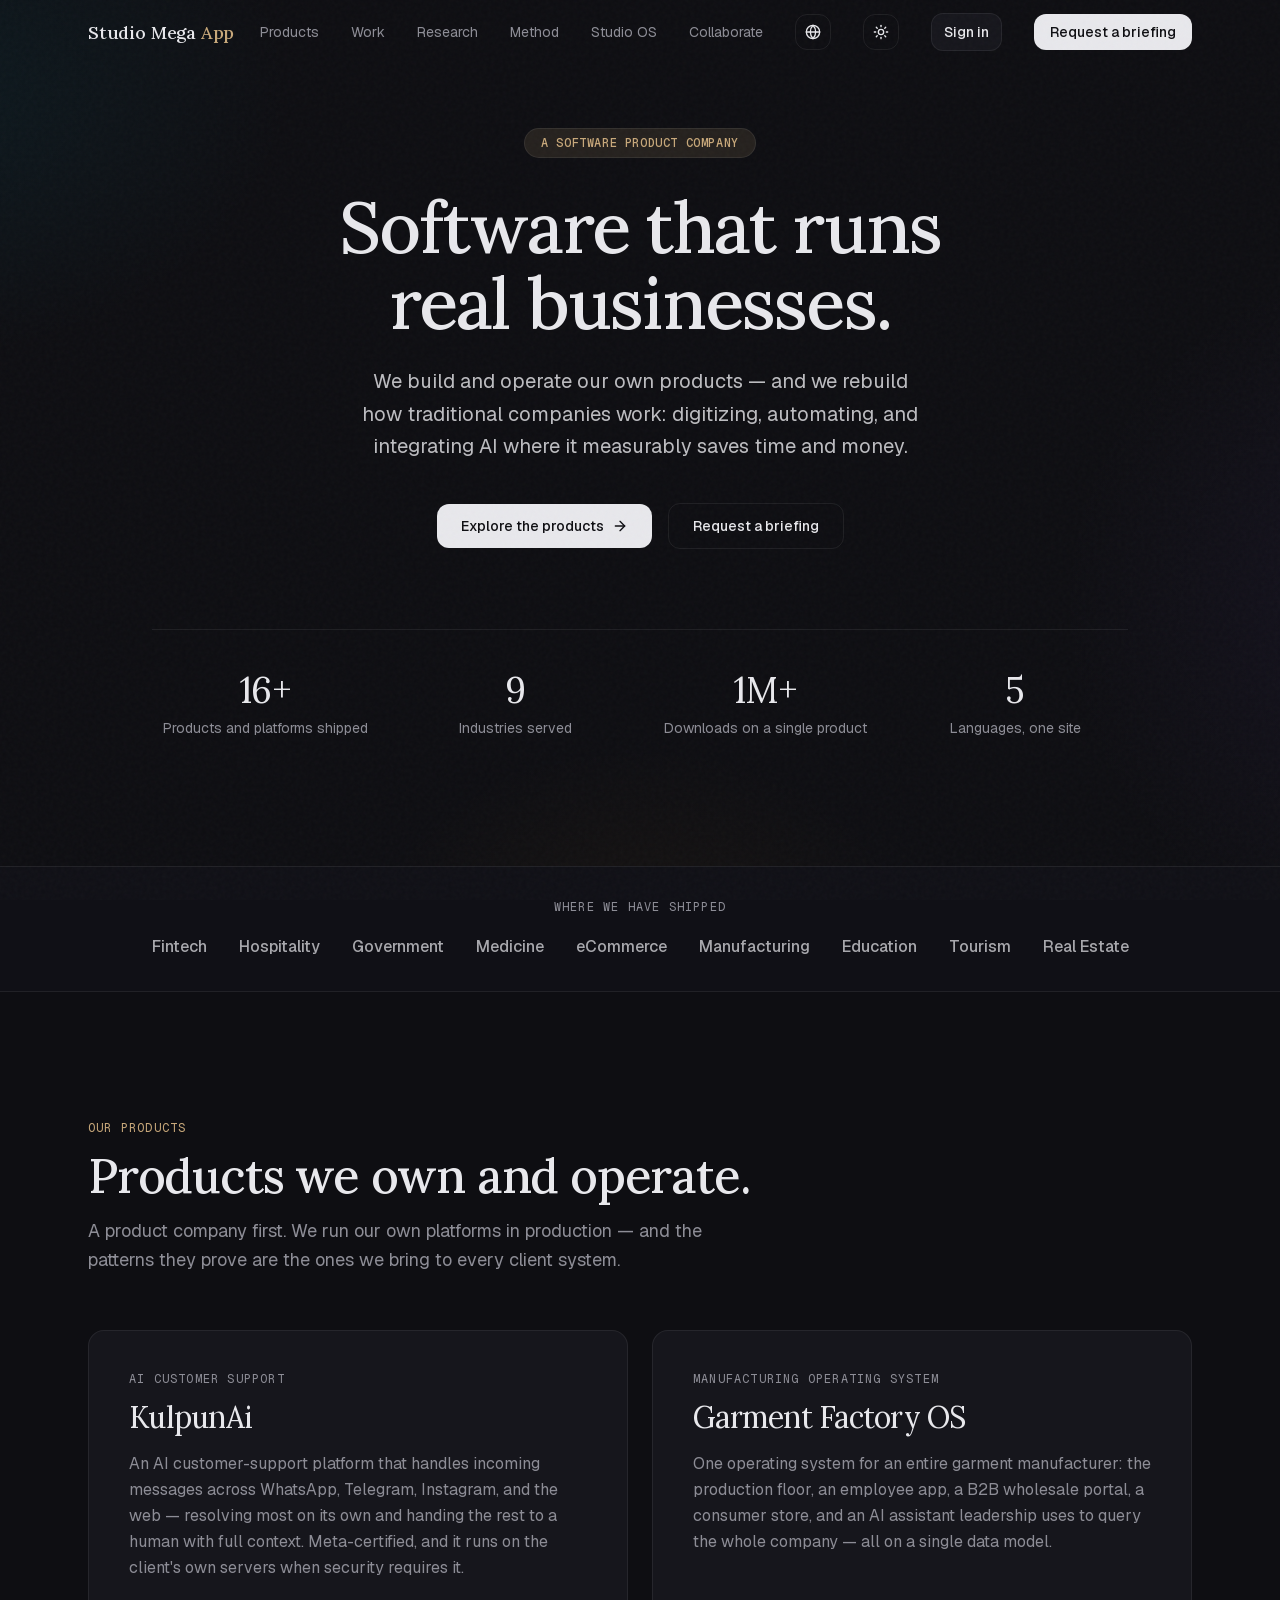
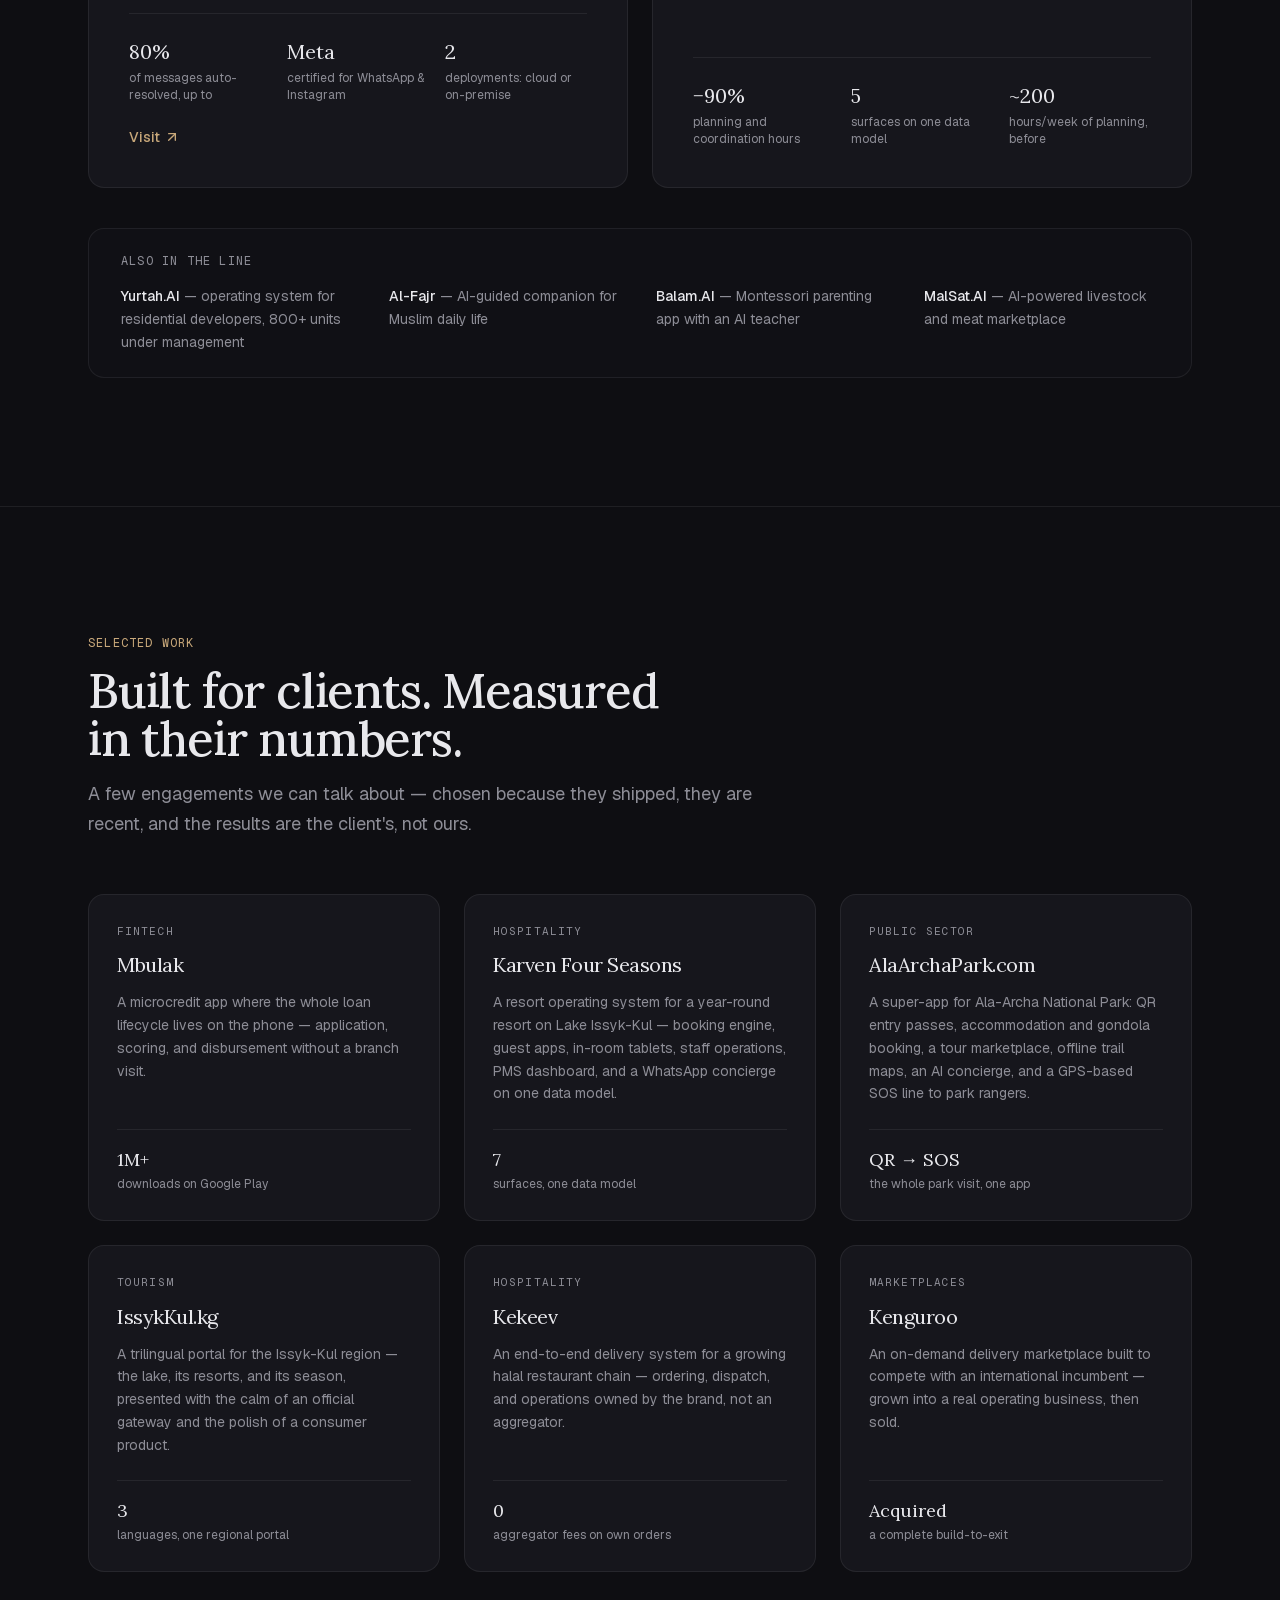
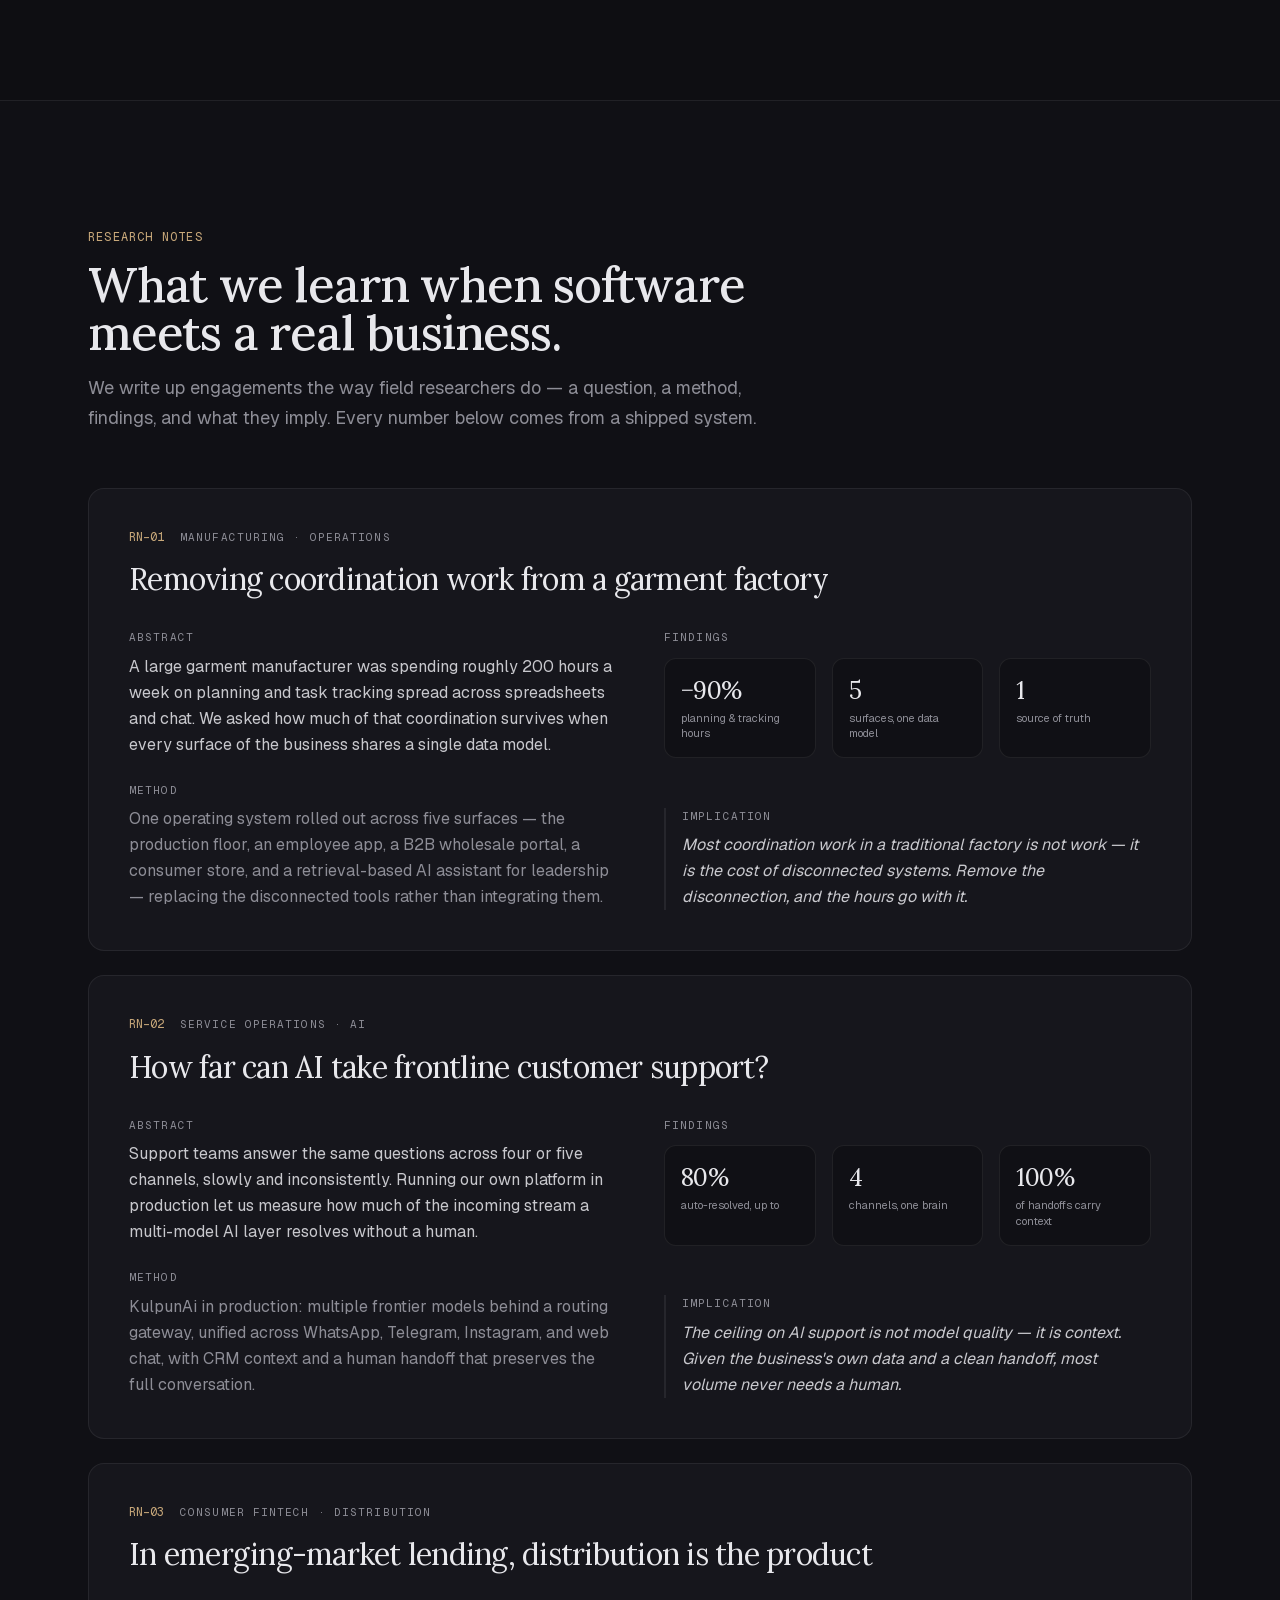
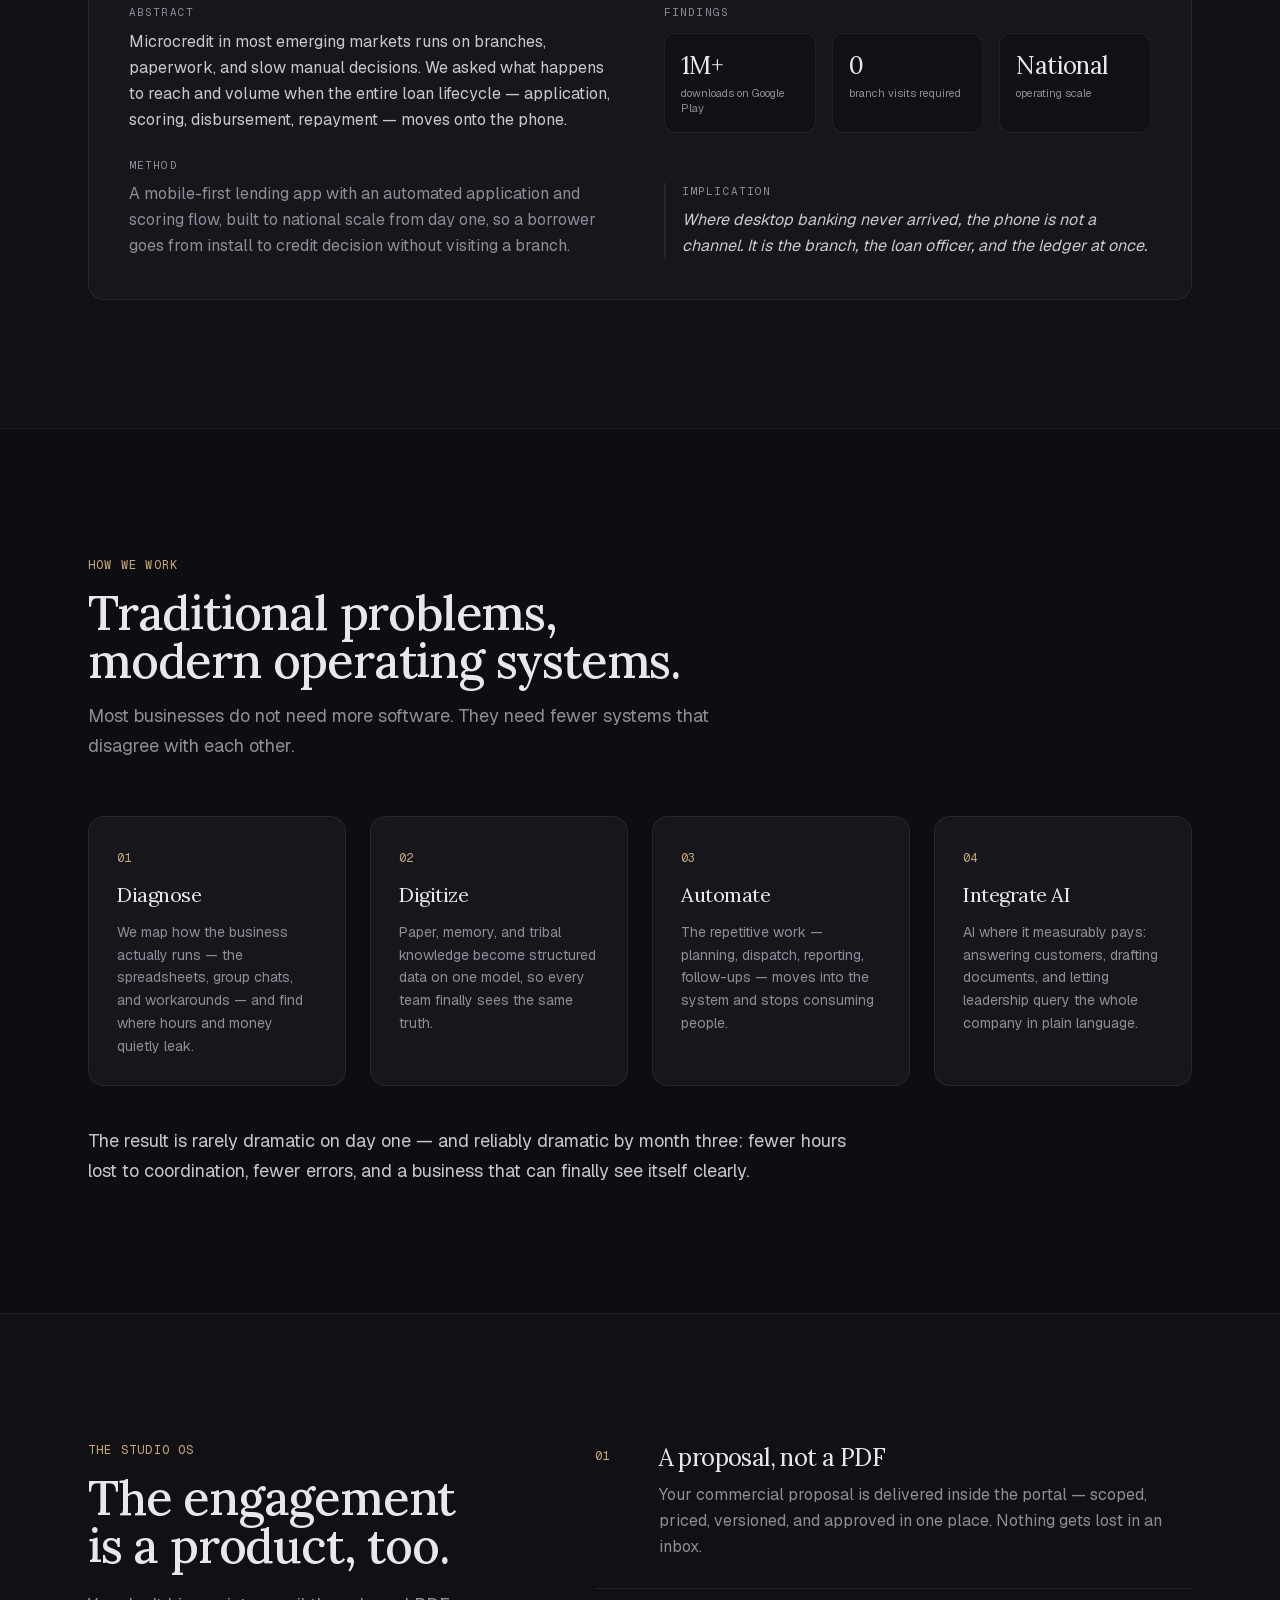
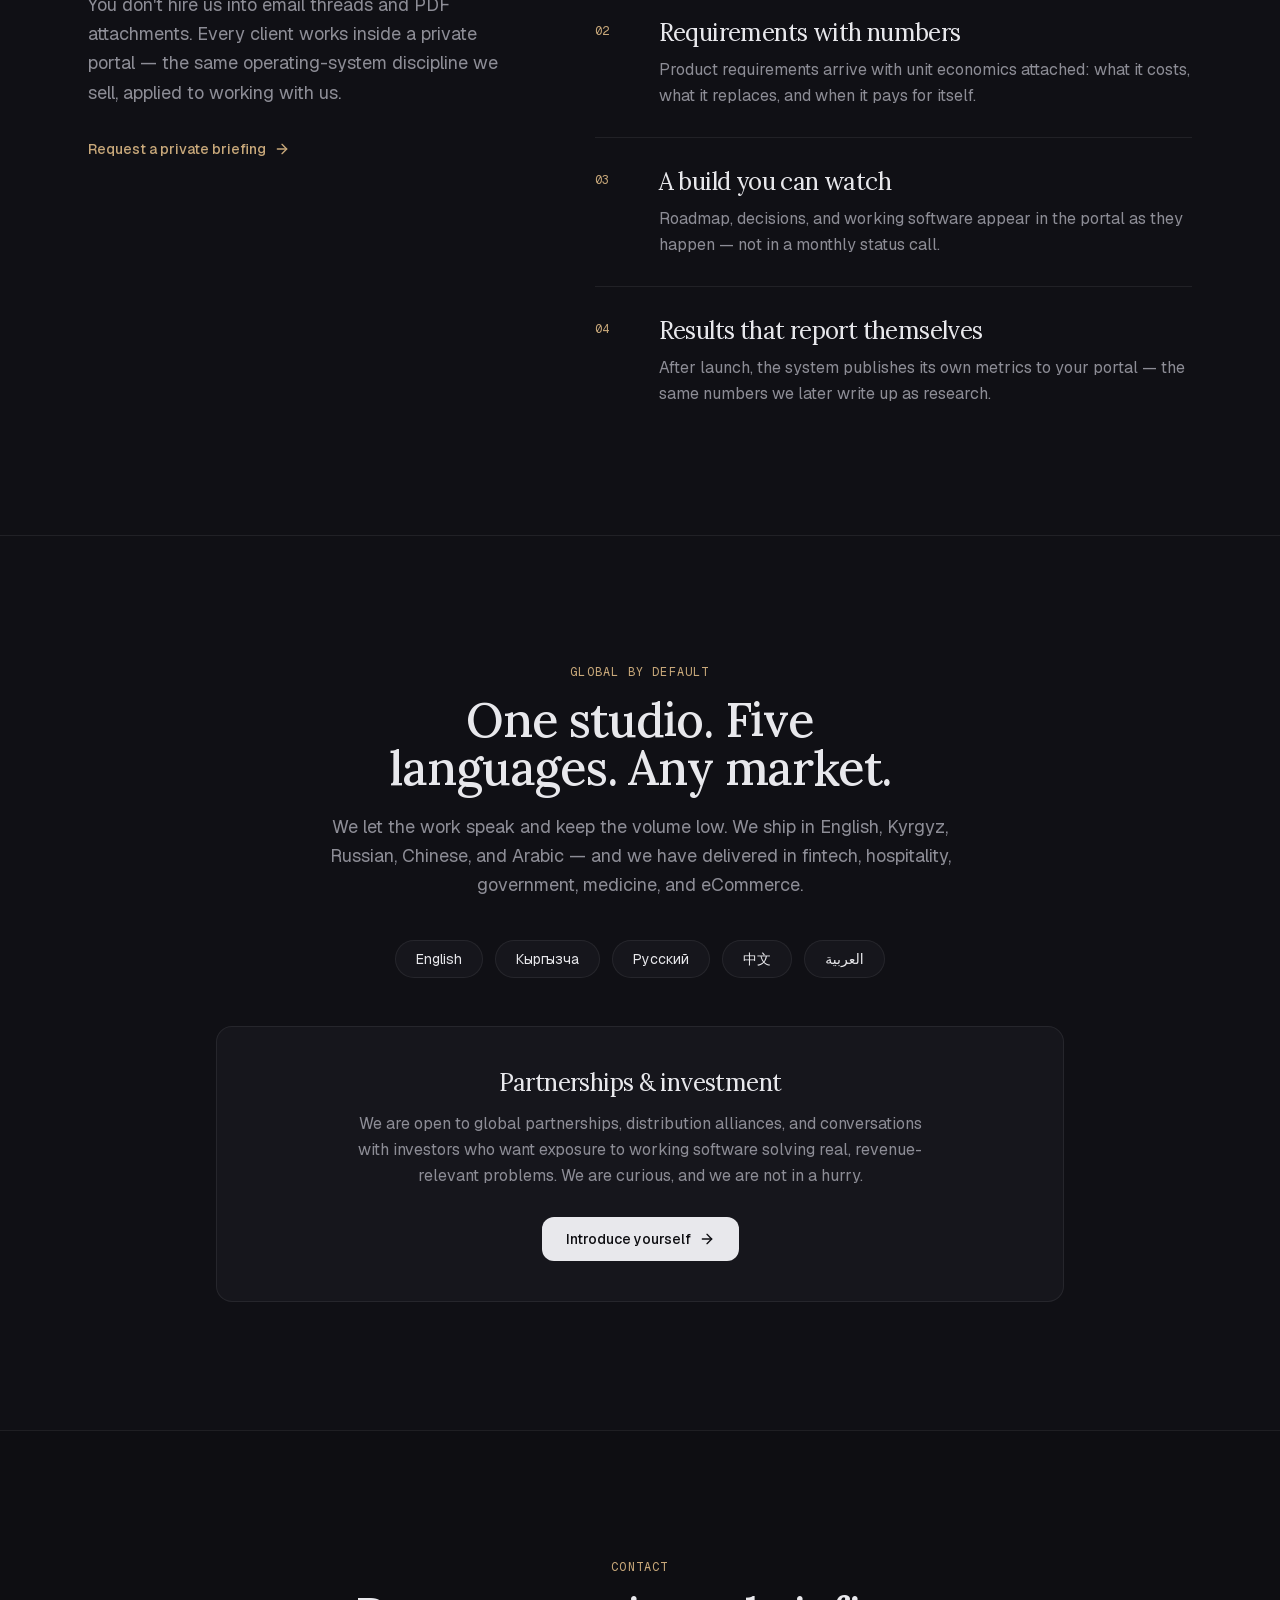
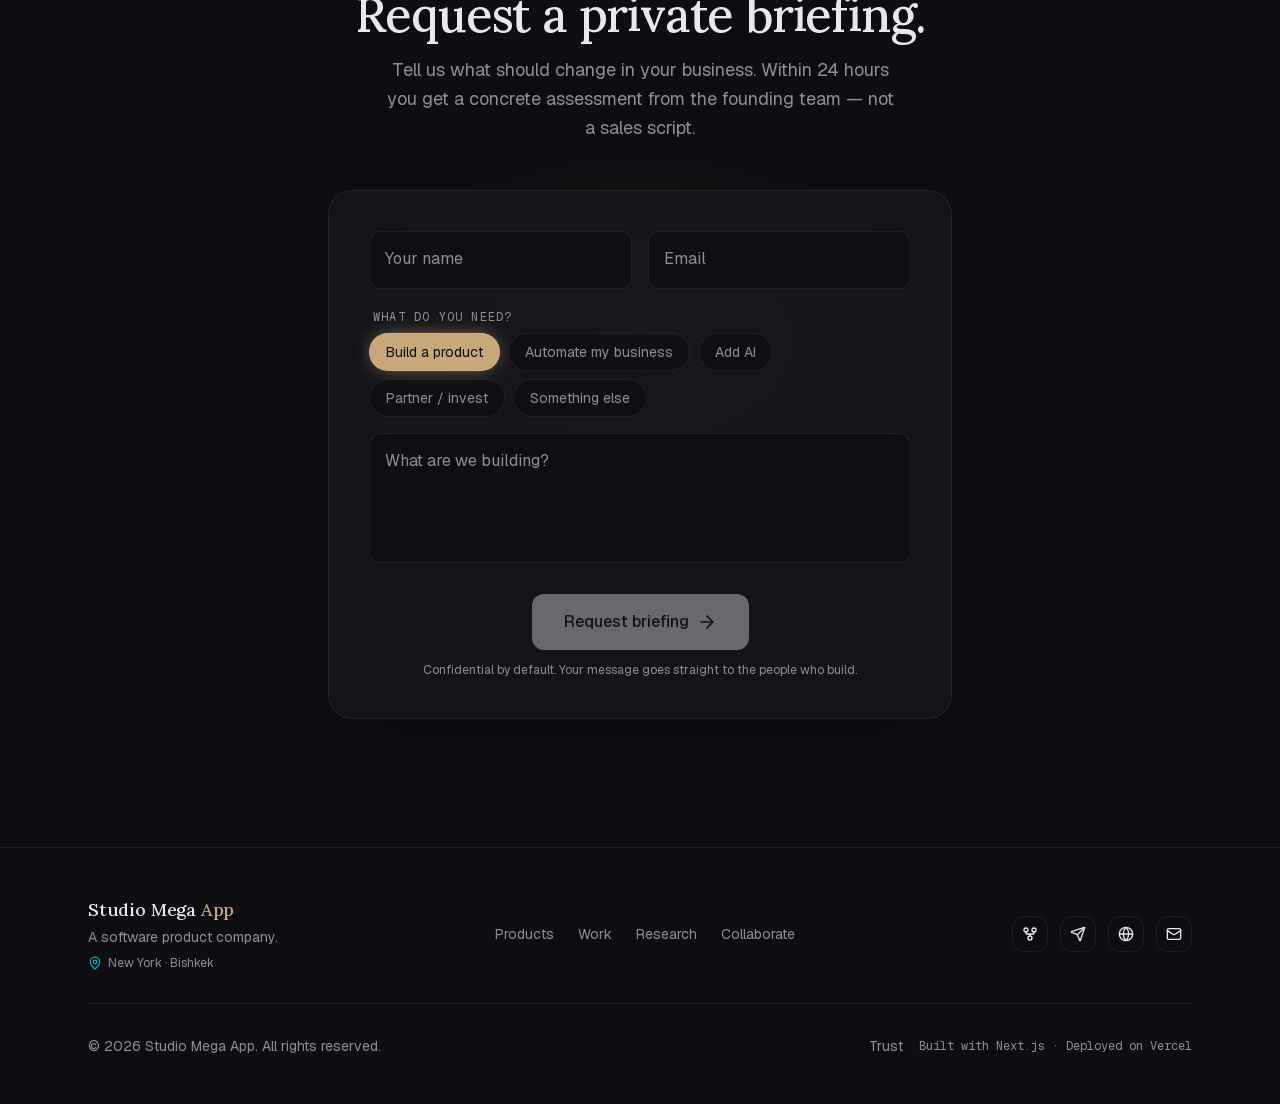
==== commit ee4ea8fa: "Luxury pass: Studio OS section, monochrome chrome, briefing language Co-Authored-By: Claude Fable 5 " ====
--- a/en/index.html
+++ b/en/index.html
@@ -1 +1 @@
-<!DOCTYPE html><html lang="en" dir="ltr" class="geist_e1c77e14-module__9VmjcW__variable geist_mono_6345a343-module__AiHuna__variable lora_10f9dab2-module__GYwaTW__variable h-full antialiased"><head><meta charSet="utf-8"/><meta name="viewport" content="width=device-width, initial-scale=1"/><link rel="preload" href="/_next/static/media/4fa387ec64143e14-s.p.0wkzw~je483f-.woff2" as="font" crossorigin="" type="font/woff2"/><link rel="preload" href="/_next/static/media/5e5dfa9e86f764b8-s.p.0o9~3wzuvo.a_.woff2" as="font" crossorigin="" type="font/woff2"/><link rel="preload" href="/_next/static/media/659720fbcac806cc-s.p.11sf0lfiq6c6p.woff2" as="font" crossorigin="" type="font/woff2"/><link rel="preload" href="/_next/static/media/71fbf9c08529c2a5-s.p.0s73vwibz65qg.woff2" as="font" crossorigin="" type="font/woff2"/><link rel="preload" href="/_next/static/media/797e433ab948586e-s.p.08e28id.o-okb.woff2" as="font" crossorigin="" type="font/woff2"/><link rel="preload" href="/_next/static/media/8a480f0b521d4e75-s.p.0jzbimsg8vl84.woff2" as="font" crossorigin="" type="font/woff2"/><link rel="preload" href="/_next/static/media/8c2eb9ceedecfc8e-s.p.0oeo8epbafgia.woff2" as="font" crossorigin="" type="font/woff2"/><link rel="preload" href="/_next/static/media/caa3a2e1cccd8315-s.p.09~u27dqhyhd6.woff2" as="font" crossorigin="" type="font/woff2"/><link rel="stylesheet" href="/_next/static/chunks/066tcoo3f~~na.css" data-precedence="next"/><link rel="stylesheet" href="/_next/static/chunks/0jf~hmpk345k7.css" data-precedence="next"/><link rel="preload" as="script" fetchPriority="low" href="/_next/static/chunks/04_4irp13w-i3.js"/><script src="/_next/static/chunks/0bez-h9ml5vyg.js" async=""></script><script src="/_next/static/chunks/0xnqwa6d2t5md.js" async=""></script><script src="/_next/static/chunks/0ocuq__ahlhfw.js" async=""></script><script src="/_next/static/chunks/147waztulgip5.js" async=""></script><script src="/_next/static/chunks/turbopack-0utp4pz0fl~gm.js" async=""></script><script src="/_next/static/chunks/05c23t9ishq20.js" async=""></script><script src="/_next/static/chunks/034wfjuz0qajn.js" async=""></script><script src="/_next/static/chunks/09ukbqfoggvk2.js" async=""></script><script src="/_next/static/chunks/13dcgyqo1m1e3.js" async=""></script><script src="/_next/static/chunks/0dkbz3wiaq8b3.js" async=""></script><script src="/_next/static/chunks/05r_1qjv088oh.js" async=""></script><script src="/_next/static/chunks/0x.l_j9yb.-vk.js" async=""></script><script src="/_next/static/chunks/16e.w4o98abeo.js" async=""></script><script src="/_next/static/chunks/11n60zcj-lmux.js" async=""></script><meta name="next-size-adjust" content=""/><title>Studio Mega App — A Software Product Company</title><meta name="description" content="Studio Mega App is a software product company. We build and operate our own products — KulpunAi and the Garment Factory Operating System — and modernize traditional businesses with software and AI across fintech, hospitality, government, medicine, and eCommerce."/><meta name="author" content="Studio Mega App"/><meta name="keywords" content="software product company,AI integration,business automation,digital transformation,operating system for business,AI customer support,garment factory software,fintech app development,hospitality software,government digital platforms,healthcare software,eCommerce platforms,Studio Mega App"/><meta name="robots" content="index, follow"/><link rel="canonical" href="https://studiomega.app/en"/><link rel="alternate" hrefLang="ky" href="https://studiomega.app/ky"/><link rel="alternate" hrefLang="ru" href="https://studiomega.app/ru"/><link rel="alternate" hrefLang="en" href="https://studiomega.app/en"/><link rel="alternate" hrefLang="zh" href="https://studiomega.app/zh"/><link rel="alternate" hrefLang="ar" href="https://studiomega.app/ar"/><link rel="alternate" hrefLang="x-default" href="https://studiomega.app/en"/><meta property="og:title" content="Studio Mega App — A Software Product Company"/><meta property="og:description" content="We build our own products and rebuild how traditional businesses run — digitizing, automating, and integrating AI where it measurably saves time and money."/><meta property="og:site_name" content="Studio Mega App"/><meta property="og:locale" content="en_US"/><meta property="og:type" content="website"/><meta name="twitter:card" content="summary_large_image"/><meta name="twitter:title" content="Studio Mega App — A Software Product Company"/><meta name="twitter:description" content="Own products. Client operating systems. AI where it measurably pays. English · Кыргызча · Русский · 中文 · العربية."/><link rel="icon" href="/icon.svg?icon.0nl~0xeylv_3i.svg" sizes="any" type="image/svg+xml"/><script src="/_next/static/chunks/03~yq9q893hmn.js" noModule=""></script></head><body class="min-h-full flex flex-col"><div hidden=""><!--$--><!--/$--></div><script>((a,b,c,d,e,f,g,h)=>{let i=document.documentElement,j=["light","dark"];function k(b){var c;(Array.isArray(a)?a:[a]).forEach(a=>{let c="class"===a,d=c&&f?e.map(a=>f[a]||a):e;c?(i.classList.remove(...d),i.classList.add(f&&f[b]?f[b]:b)):i.setAttribute(a,b)}),c=b,h&&j.includes(c)&&(i.style.colorScheme=c)}if(d)k(d);else try{let a=localStorage.getItem(b)||c,d=g&&"system"===a?window.matchMedia("(prefers-color-scheme: dark)").matches?"dark":"light":a;k(d)}catch(a){}})("class","theme","dark",null,["light","dark"],null,false,true)</script><header class="fixed top-0 left-0 right-0 z-40 transition-all duration-300 bg-transparent"><nav class="max-w-6xl mx-auto px-4 sm:px-6 h-16 flex items-center justify-between"><a href="#" class="wordmark hover:text-accent transition-colors">Studio Mega <span class="text-accent">App</span></a><div class="hidden md:flex items-center gap-8"><a href="#products" class="text-sm text-muted-foreground hover:text-foreground transition-colors">Products</a><a href="#work" class="text-sm text-muted-foreground hover:text-foreground transition-colors">Work</a><a href="#research" class="text-sm text-muted-foreground hover:text-foreground transition-colors">Research</a><a href="#method" class="text-sm text-muted-foreground hover:text-foreground transition-colors">Method</a><a href="#contact" class="text-sm text-muted-foreground hover:text-foreground transition-colors">Collaborate</a><div class="relative"><button class="w-9 h-9 flex items-center justify-center rounded-lg border border-border hover:bg-muted transition-colors disabled:opacity-50" aria-label="Language"><svg xmlns="http://www.w3.org/2000/svg" width="24" height="24" viewBox="0 0 24 24" fill="none" stroke="currentColor" stroke-width="2" stroke-linecap="round" stroke-linejoin="round" class="lucide lucide-globe w-4 h-4" aria-hidden="true"><circle cx="12" cy="12" r="10"></circle><path d="M12 2a14.5 14.5 0 0 0 0 20 14.5 14.5 0 0 0 0-20"></path><path d="M2 12h20"></path></svg></button></div><div class="w-9 h-9"></div><a href="/en/portal" class="inline-flex items-center gap-1.5 rounded-lg border border-border bg-card px-3 py-2 text-sm font-medium text-foreground hover:border-accent-cyan/40 hover:text-accent-cyan transition-colors">Sign in</a><a href="#contact" class="px-4 py-2 text-sm font-medium bg-accent-cyan text-black rounded-lg hover:bg-accent-cyan/90 transition-colors">Start a project</a></div><div class="flex md:hidden items-center gap-3"><div class="relative"><button class="w-9 h-9 flex items-center justify-center rounded-lg border border-border hover:bg-muted transition-colors disabled:opacity-50" aria-label="Language"><svg xmlns="http://www.w3.org/2000/svg" width="24" height="24" viewBox="0 0 24 24" fill="none" stroke="currentColor" stroke-width="2" stroke-linecap="round" stroke-linejoin="round" class="lucide lucide-globe w-4 h-4" aria-hidden="true"><circle cx="12" cy="12" r="10"></circle><path d="M12 2a14.5 14.5 0 0 0 0 20 14.5 14.5 0 0 0 0-20"></path><path d="M2 12h20"></path></svg></button></div><div class="w-9 h-9"></div><button class="w-9 h-9 flex items-center justify-center rounded-lg border border-border hover:bg-muted transition-colors" aria-label="Toggle menu"><svg xmlns="http://www.w3.org/2000/svg" width="24" height="24" viewBox="0 0 24 24" fill="none" stroke="currentColor" stroke-width="2" stroke-linecap="round" stroke-linejoin="round" class="lucide lucide-menu w-4 h-4" aria-hidden="true"><path d="M4 5h16"></path><path d="M4 12h16"></path><path d="M4 19h16"></path></svg></button></div></nav></header><main class="flex-1"><section class="relative min-h-[92vh] flex items-center overflow-hidden"><div class="gradient-mesh"></div><div class="relative z-10 w-full max-w-5xl mx-auto px-4 sm:px-6 py-32 text-center"><div style="opacity:0;transform:translateY(16px)"><span class="inline-flex items-center gap-2 px-4 py-1.5 text-xs font-mono font-medium tracking-wider uppercase text-accent bg-accent-glow border border-accent/20 rounded-full">A software product company</span></div><h1 class="mt-8 font-serif text-4xl sm:text-6xl md:text-7xl font-medium tracking-tight leading-[1.05] text-balance" style="opacity:0;transform:translateY(16px)">Software that runs real businesses.</h1><p class="mt-6 mx-auto max-w-2xl text-lg sm:text-xl text-foreground/80 leading-relaxed text-balance">We build and operate our own products — and we rebuild how traditional companies work: digitizing, automating, and integrating AI where it measurably saves time and money.</p><div class="mt-10 flex flex-col sm:flex-row items-center justify-center gap-4" style="opacity:0;transform:translateY(16px)"><a href="#products" class="relative inline-flex items-center justify-center gap-2 group px-6 py-3 text-sm font-medium bg-foreground text-background rounded-lg hover:opacity-90 transition-opacity" style="transform:none">Explore the products<svg xmlns="http://www.w3.org/2000/svg" width="24" height="24" viewBox="0 0 24 24" fill="none" stroke="currentColor" stroke-width="2" stroke-linecap="round" stroke-linejoin="round" class="lucide lucide-arrow-right w-4 h-4 group-hover:translate-x-0.5 transition-transform rtl:rotate-180" aria-hidden="true"><path d="M5 12h14"></path><path d="m12 5 7 7-7 7"></path></svg></a><a href="#contact" class="relative inline-flex items-center justify-center gap-2 px-6 py-3 text-sm font-medium border border-border rounded-lg hover:bg-muted transition-colors" style="transform:none">Talk to us</a></div><dl class="mt-20 grid grid-cols-2 md:grid-cols-4 gap-x-6 gap-y-10 border-t border-border pt-10" style="opacity:0"><div><dd class="font-serif text-3xl sm:text-4xl tracking-tight">16+</dd><dt class="mt-2 text-xs sm:text-sm text-muted-foreground">Products and platforms shipped</dt></div><div><dd class="font-serif text-3xl sm:text-4xl tracking-tight">9</dd><dt class="mt-2 text-xs sm:text-sm text-muted-foreground">Industries served</dt></div><div><dd class="font-serif text-3xl sm:text-4xl tracking-tight">1M+</dd><dt class="mt-2 text-xs sm:text-sm text-muted-foreground">Downloads on a single product</dt></div><div><dd class="font-serif text-3xl sm:text-4xl tracking-tight">5</dd><dt class="mt-2 text-xs sm:text-sm text-muted-foreground">Languages, one site</dt></div></dl></div></section><section class="border-y border-border bg-card/40"><div class="max-w-6xl mx-auto px-4 sm:px-6 py-8"><p class="text-center text-xs font-mono uppercase tracking-widest text-muted-foreground">Where we have shipped</p><ul class="mt-5 flex flex-wrap justify-center gap-x-8 gap-y-3"><li class="text-sm sm:text-base text-foreground/70 font-medium">Fintech</li><li class="text-sm sm:text-base text-foreground/70 font-medium">Hospitality</li><li class="text-sm sm:text-base text-foreground/70 font-medium">Government</li><li class="text-sm sm:text-base text-foreground/70 font-medium">Medicine</li><li class="text-sm sm:text-base text-foreground/70 font-medium">eCommerce</li><li class="text-sm sm:text-base text-foreground/70 font-medium">Manufacturing</li><li class="text-sm sm:text-base text-foreground/70 font-medium">Education</li><li class="text-sm sm:text-base text-foreground/70 font-medium">Tourism</li><li class="text-sm sm:text-base text-foreground/70 font-medium">Real Estate</li></ul></div></section><section id="products" class="relative py-24 sm:py-32"><div class="max-w-6xl mx-auto px-4 sm:px-6"><p class="text-xs font-mono uppercase tracking-widest text-accent">Our products</p><h2 class="mt-4 font-serif text-3xl sm:text-5xl font-medium tracking-tight max-w-2xl text-balance">Products we own and operate.</h2><p class="mt-4 max-w-2xl text-base sm:text-lg text-muted-foreground leading-relaxed">A product company first. We run our own platforms in production — and the patterns they prove are the ones we bring to every client system.</p><div class="mt-14 grid gap-6 lg:grid-cols-2"><article class="group relative flex flex-col rounded-2xl border border-border bg-card p-8 sm:p-10 hover:bg-card-hover transition-colors" style="opacity:0;transform:translateY(24px)"><p class="text-xs font-mono uppercase tracking-widest text-muted-foreground">AI customer support</p><h3 class="mt-3 font-serif text-2xl sm:text-3xl tracking-tight">KulpunAi</h3><p class="mt-4 text-sm sm:text-base text-muted-foreground leading-relaxed flex-1">An AI customer-support platform that handles incoming messages across WhatsApp, Telegram, Instagram, and the web — resolving most on its own and handing the rest to a human with full context. Meta-certified, and it runs on the client&#x27;s own servers when security requires it.</p><dl class="mt-8 grid grid-cols-3 gap-4 border-t border-border pt-6"><div><dd class="font-serif text-lg sm:text-xl">80%</dd><dt class="mt-1 text-[11px] sm:text-xs text-muted-foreground leading-snug">of messages auto-resolved, up to</dt></div><div><dd class="font-serif text-lg sm:text-xl">Meta</dd><dt class="mt-1 text-[11px] sm:text-xs text-muted-foreground leading-snug">certified for WhatsApp &amp; Instagram</dt></div><div><dd class="font-serif text-lg sm:text-xl">2</dd><dt class="mt-1 text-[11px] sm:text-xs text-muted-foreground leading-snug">deployments: cloud or on-premise</dt></div></dl><a href="https://kulpunai.com" target="_blank" rel="noopener noreferrer" class="mt-6 inline-flex items-center gap-1 text-sm font-medium text-accent hover:underline">Visit<svg xmlns="http://www.w3.org/2000/svg" width="24" height="24" viewBox="0 0 24 24" fill="none" stroke="currentColor" stroke-width="2" stroke-linecap="round" stroke-linejoin="round" class="lucide lucide-arrow-up-right w-4 h-4 rtl:-scale-x-100" aria-hidden="true"><path d="M7 7h10v10"></path><path d="M7 17 17 7"></path></svg><span class="absolute inset-0" aria-hidden="true"></span></a></article><article class="group relative flex flex-col rounded-2xl border border-border bg-card p-8 sm:p-10 hover:bg-card-hover transition-colors" style="opacity:0;transform:translateY(24px)"><p class="text-xs font-mono uppercase tracking-widest text-muted-foreground">Manufacturing operating system</p><h3 class="mt-3 font-serif text-2xl sm:text-3xl tracking-tight">Garment Factory OS</h3><p class="mt-4 text-sm sm:text-base text-muted-foreground leading-relaxed flex-1">One operating system for an entire garment manufacturer: the production floor, an employee app, a B2B wholesale portal, a consumer store, and an AI assistant leadership uses to query the whole company — all on a single data model.</p><dl class="mt-8 grid grid-cols-3 gap-4 border-t border-border pt-6"><div><dd class="font-serif text-lg sm:text-xl">−90%</dd><dt class="mt-1 text-[11px] sm:text-xs text-muted-foreground leading-snug">planning and coordination hours</dt></div><div><dd class="font-serif text-lg sm:text-xl">5</dd><dt class="mt-1 text-[11px] sm:text-xs text-muted-foreground leading-snug">surfaces on one data model</dt></div><div><dd class="font-serif text-lg sm:text-xl">~200</dd><dt class="mt-1 text-[11px] sm:text-xs text-muted-foreground leading-snug">hours/week of planning, before</dt></div></dl></article></div><div class="mt-10 rounded-2xl border border-border bg-card/40 px-6 py-6 sm:px-8"><p class="text-xs font-mono uppercase tracking-widest text-muted-foreground">Also in the line</p><ul class="mt-4 grid gap-x-8 gap-y-3 sm:grid-cols-2 lg:grid-cols-4"><li class="text-sm leading-relaxed"><span class="font-medium">Yurtah.AI</span><span class="text-muted-foreground"> — <!-- -->operating system for residential developers, 800+ units under management</span></li><li class="text-sm leading-relaxed"><span class="font-medium">Al-Fajr</span><span class="text-muted-foreground"> — <!-- -->AI-guided companion for Muslim daily life</span></li><li class="text-sm leading-relaxed"><span class="font-medium">Balam.AI</span><span class="text-muted-foreground"> — <!-- -->Montessori parenting app with an AI teacher</span></li><li class="text-sm leading-relaxed"><span class="font-medium">MalSat.AI</span><span class="text-muted-foreground"> — <!-- -->AI-powered livestock and meat marketplace</span></li></ul></div></div></section><section id="work" class="relative py-24 sm:py-32 border-t border-border"><div class="max-w-6xl mx-auto px-4 sm:px-6"><p class="text-xs font-mono uppercase tracking-widest text-accent">Selected work</p><h2 class="mt-4 font-serif text-3xl sm:text-5xl font-medium tracking-tight max-w-2xl text-balance">Built for clients. Measured in their numbers.</h2><p class="mt-4 max-w-2xl text-base sm:text-lg text-muted-foreground leading-relaxed">A few engagements we can talk about — chosen because they shipped, they are recent, and the results are the client&#x27;s, not ours.</p><div class="mt-14 grid gap-6 sm:grid-cols-2 lg:grid-cols-3"><article class="flex flex-col rounded-2xl border border-border bg-card p-7 hover:bg-card-hover transition-colors" style="opacity:0;transform:translateY(24px)"><p class="text-[11px] font-mono uppercase tracking-widest text-muted-foreground">Fintech</p><h3 class="mt-3 font-serif text-xl tracking-tight">Mbulak</h3><p class="mt-3 text-sm text-muted-foreground leading-relaxed flex-1">A microcredit app where the whole loan lifecycle lives on the phone — application, scoring, and disbursement without a branch visit.</p><div class="mt-6 border-t border-border pt-4"><p class="font-serif text-lg">1M+</p><p class="mt-0.5 text-xs text-muted-foreground">downloads on Google Play</p></div></article><article class="flex flex-col rounded-2xl border border-border bg-card p-7 hover:bg-card-hover transition-colors" style="opacity:0;transform:translateY(24px)"><p class="text-[11px] font-mono uppercase tracking-widest text-muted-foreground">Hospitality</p><h3 class="mt-3 font-serif text-xl tracking-tight">Karven Four Seasons</h3><p class="mt-3 text-sm text-muted-foreground leading-relaxed flex-1">A resort operating system for a year-round resort on Lake Issyk-Kul — booking engine, guest apps, in-room tablets, staff operations, PMS dashboard, and a WhatsApp concierge on one data model.</p><div class="mt-6 border-t border-border pt-4"><p class="font-serif text-lg">7</p><p class="mt-0.5 text-xs text-muted-foreground">surfaces, one data model</p></div></article><article class="flex flex-col rounded-2xl border border-border bg-card p-7 hover:bg-card-hover transition-colors" style="opacity:0;transform:translateY(24px)"><p class="text-[11px] font-mono uppercase tracking-widest text-muted-foreground">Public sector</p><h3 class="mt-3 font-serif text-xl tracking-tight">AlaArchaPark.com</h3><p class="mt-3 text-sm text-muted-foreground leading-relaxed flex-1">A super-app for Ala-Archa National Park: QR entry passes, accommodation and gondola booking, a tour marketplace, offline trail maps, an AI concierge, and a GPS-based SOS line to park rangers.</p><div class="mt-6 border-t border-border pt-4"><p class="font-serif text-lg">QR → SOS</p><p class="mt-0.5 text-xs text-muted-foreground">the whole park visit, one app</p></div></article><article class="flex flex-col rounded-2xl border border-border bg-card p-7 hover:bg-card-hover transition-colors" style="opacity:0;transform:translateY(24px)"><p class="text-[11px] font-mono uppercase tracking-widest text-muted-foreground">Tourism</p><h3 class="mt-3 font-serif text-xl tracking-tight">IssykKul.kg</h3><p class="mt-3 text-sm text-muted-foreground leading-relaxed flex-1">A trilingual portal for the Issyk-Kul region — the lake, its resorts, and its season, presented with the calm of an official gateway and the polish of a consumer product.</p><div class="mt-6 border-t border-border pt-4"><p class="font-serif text-lg">3</p><p class="mt-0.5 text-xs text-muted-foreground">languages, one regional portal</p></div></article><article class="flex flex-col rounded-2xl border border-border bg-card p-7 hover:bg-card-hover transition-colors" style="opacity:0;transform:translateY(24px)"><p class="text-[11px] font-mono uppercase tracking-widest text-muted-foreground">Hospitality</p><h3 class="mt-3 font-serif text-xl tracking-tight">Kekeev</h3><p class="mt-3 text-sm text-muted-foreground leading-relaxed flex-1">An end-to-end delivery system for a growing halal restaurant chain — ordering, dispatch, and operations owned by the brand, not an aggregator.</p><div class="mt-6 border-t border-border pt-4"><p class="font-serif text-lg">0</p><p class="mt-0.5 text-xs text-muted-foreground">aggregator fees on own orders</p></div></article><article class="flex flex-col rounded-2xl border border-border bg-card p-7 hover:bg-card-hover transition-colors" style="opacity:0;transform:translateY(24px)"><p class="text-[11px] font-mono uppercase tracking-widest text-muted-foreground">Marketplaces</p><h3 class="mt-3 font-serif text-xl tracking-tight">Kenguroo</h3><p class="mt-3 text-sm text-muted-foreground leading-relaxed flex-1">An on-demand delivery marketplace built to compete with an international incumbent — grown into a real operating business, then sold.</p><div class="mt-6 border-t border-border pt-4"><p class="font-serif text-lg">Acquired</p><p class="mt-0.5 text-xs text-muted-foreground">a complete build-to-exit</p></div></article></div></div></section><section id="research" class="relative py-24 sm:py-32 border-t border-border bg-card/30"><div class="max-w-6xl mx-auto px-4 sm:px-6"><p class="text-xs font-mono uppercase tracking-widest text-accent">Research notes</p><h2 class="mt-4 font-serif text-3xl sm:text-5xl font-medium tracking-tight max-w-2xl text-balance">What we learn when software meets a real business.</h2><p class="mt-4 max-w-2xl text-base sm:text-lg text-muted-foreground leading-relaxed">We write up engagements the way field researchers do — a question, a method, findings, and what they imply. Every number below comes from a shipped system.</p><div class="mt-14 space-y-6"><article class="rounded-2xl border border-border bg-card p-8 sm:p-10" style="opacity:0;transform:translateY(24px)"><header class="flex flex-wrap items-baseline gap-x-4 gap-y-2"><span class="font-mono text-xs text-accent">RN–01</span><span class="text-[11px] font-mono uppercase tracking-widest text-muted-foreground">Manufacturing · Operations</span></header><h3 class="mt-4 font-serif text-2xl sm:text-3xl tracking-tight max-w-3xl text-balance">Removing coordination work from a garment factory</h3><div class="mt-8 grid gap-8 lg:grid-cols-[1fr_1fr] lg:gap-12"><div class="space-y-6"><div><h4 class="text-[11px] font-mono uppercase tracking-widest text-muted-foreground">Abstract</h4><p class="mt-2 text-sm sm:text-base leading-relaxed text-foreground/85">A large garment manufacturer was spending roughly 200 hours a week on planning and task tracking spread across spreadsheets and chat. We asked how much of that coordination survives when every surface of the business shares a single data model.</p></div><div><h4 class="text-[11px] font-mono uppercase tracking-widest text-muted-foreground">Method</h4><p class="mt-2 text-sm sm:text-base leading-relaxed text-muted-foreground">One operating system rolled out across five surfaces — the production floor, an employee app, a B2B wholesale portal, a consumer store, and a retrieval-based AI assistant for leadership — replacing the disconnected tools rather than integrating them.</p></div></div><div class="flex flex-col justify-between gap-6"><div><h4 class="text-[11px] font-mono uppercase tracking-widest text-muted-foreground">Findings</h4><dl class="mt-3 grid grid-cols-3 gap-4"><div class="rounded-xl border border-border bg-background/60 p-4"><dd class="font-serif text-xl sm:text-2xl tracking-tight">−90%</dd><dt class="mt-1 text-[11px] text-muted-foreground leading-snug">planning &amp; tracking hours</dt></div><div class="rounded-xl border border-border bg-background/60 p-4"><dd class="font-serif text-xl sm:text-2xl tracking-tight">5</dd><dt class="mt-1 text-[11px] text-muted-foreground leading-snug">surfaces, one data model</dt></div><div class="rounded-xl border border-border bg-background/60 p-4"><dd class="font-serif text-xl sm:text-2xl tracking-tight">1</dd><dt class="mt-1 text-[11px] text-muted-foreground leading-snug">source of truth</dt></div></dl></div><div class="border-s-2 border-accent/50 ps-4"><h4 class="text-[11px] font-mono uppercase tracking-widest text-muted-foreground">Implication</h4><p class="mt-2 text-sm sm:text-base leading-relaxed italic text-foreground/85">Most coordination work in a traditional factory is not work — it is the cost of disconnected systems. Remove the disconnection, and the hours go with it.</p></div></div></div></article><article class="rounded-2xl border border-border bg-card p-8 sm:p-10" style="opacity:0;transform:translateY(24px)"><header class="flex flex-wrap items-baseline gap-x-4 gap-y-2"><span class="font-mono text-xs text-accent">RN–02</span><span class="text-[11px] font-mono uppercase tracking-widest text-muted-foreground">Service operations · AI</span></header><h3 class="mt-4 font-serif text-2xl sm:text-3xl tracking-tight max-w-3xl text-balance">How far can AI take frontline customer support?</h3><div class="mt-8 grid gap-8 lg:grid-cols-[1fr_1fr] lg:gap-12"><div class="space-y-6"><div><h4 class="text-[11px] font-mono uppercase tracking-widest text-muted-foreground">Abstract</h4><p class="mt-2 text-sm sm:text-base leading-relaxed text-foreground/85">Support teams answer the same questions across four or five channels, slowly and inconsistently. Running our own platform in production let us measure how much of the incoming stream a multi-model AI layer resolves without a human.</p></div><div><h4 class="text-[11px] font-mono uppercase tracking-widest text-muted-foreground">Method</h4><p class="mt-2 text-sm sm:text-base leading-relaxed text-muted-foreground">KulpunAi in production: multiple frontier models behind a routing gateway, unified across WhatsApp, Telegram, Instagram, and web chat, with CRM context and a human handoff that preserves the full conversation.</p></div></div><div class="flex flex-col justify-between gap-6"><div><h4 class="text-[11px] font-mono uppercase tracking-widest text-muted-foreground">Findings</h4><dl class="mt-3 grid grid-cols-3 gap-4"><div class="rounded-xl border border-border bg-background/60 p-4"><dd class="font-serif text-xl sm:text-2xl tracking-tight">80%</dd><dt class="mt-1 text-[11px] text-muted-foreground leading-snug">auto-resolved, up to</dt></div><div class="rounded-xl border border-border bg-background/60 p-4"><dd class="font-serif text-xl sm:text-2xl tracking-tight">4</dd><dt class="mt-1 text-[11px] text-muted-foreground leading-snug">channels, one brain</dt></div><div class="rounded-xl border border-border bg-background/60 p-4"><dd class="font-serif text-xl sm:text-2xl tracking-tight">100%</dd><dt class="mt-1 text-[11px] text-muted-foreground leading-snug">of handoffs carry context</dt></div></dl></div><div class="border-s-2 border-accent/50 ps-4"><h4 class="text-[11px] font-mono uppercase tracking-widest text-muted-foreground">Implication</h4><p class="mt-2 text-sm sm:text-base leading-relaxed italic text-foreground/85">The ceiling on AI support is not model quality — it is context. Given the business&#x27;s own data and a clean handoff, most volume never needs a human.</p></div></div></div></article><article class="rounded-2xl border border-border bg-card p-8 sm:p-10" style="opacity:0;transform:translateY(24px)"><header class="flex flex-wrap items-baseline gap-x-4 gap-y-2"><span class="font-mono text-xs text-accent">RN–03</span><span class="text-[11px] font-mono uppercase tracking-widest text-muted-foreground">Consumer fintech · Distribution</span></header><h3 class="mt-4 font-serif text-2xl sm:text-3xl tracking-tight max-w-3xl text-balance">In emerging-market lending, distribution is the product</h3><div class="mt-8 grid gap-8 lg:grid-cols-[1fr_1fr] lg:gap-12"><div class="space-y-6"><div><h4 class="text-[11px] font-mono uppercase tracking-widest text-muted-foreground">Abstract</h4><p class="mt-2 text-sm sm:text-base leading-relaxed text-foreground/85">Microcredit in most emerging markets runs on branches, paperwork, and slow manual decisions. We asked what happens to reach and volume when the entire loan lifecycle — application, scoring, disbursement, repayment — moves onto the phone.</p></div><div><h4 class="text-[11px] font-mono uppercase tracking-widest text-muted-foreground">Method</h4><p class="mt-2 text-sm sm:text-base leading-relaxed text-muted-foreground">A mobile-first lending app with an automated application and scoring flow, built to national scale from day one, so a borrower goes from install to credit decision without visiting a branch.</p></div></div><div class="flex flex-col justify-between gap-6"><div><h4 class="text-[11px] font-mono uppercase tracking-widest text-muted-foreground">Findings</h4><dl class="mt-3 grid grid-cols-3 gap-4"><div class="rounded-xl border border-border bg-background/60 p-4"><dd class="font-serif text-xl sm:text-2xl tracking-tight">1M+</dd><dt class="mt-1 text-[11px] text-muted-foreground leading-snug">downloads on Google Play</dt></div><div class="rounded-xl border border-border bg-background/60 p-4"><dd class="font-serif text-xl sm:text-2xl tracking-tight">0</dd><dt class="mt-1 text-[11px] text-muted-foreground leading-snug">branch visits required</dt></div><div class="rounded-xl border border-border bg-background/60 p-4"><dd class="font-serif text-xl sm:text-2xl tracking-tight">National</dd><dt class="mt-1 text-[11px] text-muted-foreground leading-snug">operating scale</dt></div></dl></div><div class="border-s-2 border-accent/50 ps-4"><h4 class="text-[11px] font-mono uppercase tracking-widest text-muted-foreground">Implication</h4><p class="mt-2 text-sm sm:text-base leading-relaxed italic text-foreground/85">Where desktop banking never arrived, the phone is not a channel. It is the branch, the loan officer, and the ledger at once.</p></div></div></div></article></div></div></section><section id="method" class="relative py-24 sm:py-32 border-t border-border"><div class="max-w-6xl mx-auto px-4 sm:px-6"><div class="max-w-2xl"><p class="text-xs font-mono uppercase tracking-widest text-accent">How we work</p><h2 class="mt-4 font-serif text-3xl sm:text-5xl font-medium tracking-tight text-balance">Traditional problems, modern operating systems.</h2><p class="mt-4 text-base sm:text-lg text-muted-foreground leading-relaxed">Most businesses do not need more software. They need fewer systems that disagree with each other.</p></div><ol class="mt-14 grid gap-6 sm:grid-cols-2 lg:grid-cols-4"><li class="rounded-2xl border border-border bg-card p-7" style="opacity:0;transform:translateY(20px)"><span class="font-mono text-xs text-accent">01</span><h3 class="mt-3 font-serif text-xl tracking-tight">Diagnose</h3><p class="mt-3 text-sm text-muted-foreground leading-relaxed">We map how the business actually runs — the spreadsheets, group chats, and workarounds — and find where hours and money quietly leak.</p></li><li class="rounded-2xl border border-border bg-card p-7" style="opacity:0;transform:translateY(20px)"><span class="font-mono text-xs text-accent">02</span><h3 class="mt-3 font-serif text-xl tracking-tight">Digitize</h3><p class="mt-3 text-sm text-muted-foreground leading-relaxed">Paper, memory, and tribal knowledge become structured data on one model, so every team finally sees the same truth.</p></li><li class="rounded-2xl border border-border bg-card p-7" style="opacity:0;transform:translateY(20px)"><span class="font-mono text-xs text-accent">03</span><h3 class="mt-3 font-serif text-xl tracking-tight">Automate</h3><p class="mt-3 text-sm text-muted-foreground leading-relaxed">The repetitive work — planning, dispatch, reporting, follow-ups — moves into the system and stops consuming people.</p></li><li class="rounded-2xl border border-border bg-card p-7" style="opacity:0;transform:translateY(20px)"><span class="font-mono text-xs text-accent">04</span><h3 class="mt-3 font-serif text-xl tracking-tight">Integrate AI</h3><p class="mt-3 text-sm text-muted-foreground leading-relaxed">AI where it measurably pays: answering customers, drafting documents, and letting leadership query the whole company in plain language.</p></li></ol><p class="mt-10 max-w-3xl text-base sm:text-lg leading-relaxed text-foreground/85">The result is rarely dramatic on day one — and reliably dramatic by month three: fewer hours lost to coordination, fewer errors, and a business that can finally see itself clearly.</p></div></section><section class="relative py-24 sm:py-32 border-t border-border bg-card/30"><div class="max-w-4xl mx-auto px-4 sm:px-6 text-center"><p class="text-xs font-mono uppercase tracking-widest text-accent">Global by default</p><h2 class="mt-4 font-serif text-3xl sm:text-5xl font-medium tracking-tight text-balance">One studio. Five languages. Any market.</h2><p class="mt-5 mx-auto max-w-2xl text-base sm:text-lg text-muted-foreground leading-relaxed">We let the work speak and keep the volume low. We ship in English, Kyrgyz, Russian, Chinese, and Arabic — and we have delivered in fintech, hospitality, government, medicine, and eCommerce.</p><ul class="mt-10 flex flex-wrap justify-center gap-3"><li><a href="/en" class="inline-block rounded-full border border-border bg-card px-5 py-2 text-sm hover:bg-card-hover transition-colors">English</a></li><li><a href="/ky" class="inline-block rounded-full border border-border bg-card px-5 py-2 text-sm hover:bg-card-hover transition-colors">Кыргызча</a></li><li><a href="/ru" class="inline-block rounded-full border border-border bg-card px-5 py-2 text-sm hover:bg-card-hover transition-colors">Русский</a></li><li><a href="/zh" class="inline-block rounded-full border border-border bg-card px-5 py-2 text-sm hover:bg-card-hover transition-colors">中文</a></li><li><a href="/ar" class="inline-block rounded-full border border-border bg-card px-5 py-2 text-sm hover:bg-card-hover transition-colors">العربية</a></li></ul><div class="mt-12 rounded-2xl border border-border bg-card p-8 sm:p-10" style="opacity:0;transform:translateY(16px)"><h3 class="font-serif text-2xl tracking-tight">Partnerships &amp; investment</h3><p class="mt-3 mx-auto max-w-xl text-sm sm:text-base text-muted-foreground leading-relaxed">We are open to global partnerships, distribution alliances, and conversations with investors who want exposure to working software solving real, revenue-relevant problems. We are curious, and we are not in a hurry.</p><div class="mt-7 flex justify-center"><a href="#contact" class="relative inline-flex items-center justify-center gap-2 group px-6 py-3 text-sm font-medium bg-foreground text-background rounded-lg hover:opacity-90 transition-opacity" style="transform:none">Introduce yourself<svg xmlns="http://www.w3.org/2000/svg" width="24" height="24" viewBox="0 0 24 24" fill="none" stroke="currentColor" stroke-width="2" stroke-linecap="round" stroke-linejoin="round" class="lucide lucide-arrow-right w-4 h-4 group-hover:translate-x-0.5 transition-transform rtl:rotate-180" aria-hidden="true"><path d="M5 12h14"></path><path d="m12 5 7 7-7 7"></path></svg></a></div></div></div></section><section id="contact" class="relative py-24 sm:py-32 border-t border-border overflow-hidden"><div aria-hidden="true" class="absolute left-1/2 top-1/2 -z-0 h-[36rem] w-[54rem] -translate-x-1/2 -translate-y-1/2 rounded-full opacity-60" style="background:radial-gradient(closest-side, var(--accent-glow), transparent 70%)"></div><div class="relative z-10 max-w-2xl mx-auto px-4 sm:px-6"><div class="text-center"><p class="text-xs font-mono uppercase tracking-widest text-accent">Contact</p><h2 class="mt-4 font-serif text-3xl sm:text-5xl font-medium tracking-tight text-balance">Tell us what should change.</h2><p class="mt-4 mx-auto max-w-lg text-base sm:text-lg text-muted-foreground leading-relaxed">Four fields, thirty seconds. Your message lands directly with the founding team — we reply within 24 hours.</p></div><div class="relative mt-12 rounded-3xl border border-border bg-card/80 p-6 sm:p-10 shadow-[0_24px_80px_-32px_rgba(0,0,0,0.5)] backdrop-blur" style="opacity:0;transform:translateY(24px)"><form class="space-y-4"><div class="grid gap-4 sm:grid-cols-2"><div class="relative"><input id="mc-name" type="text" placeholder=" " autoComplete="name" class="peer w-full rounded-xl border border-border bg-background/60 px-4 pt-6 pb-2 text-base outline-none transition-all placeholder-transparent focus:border-accent/60 focus:ring-2 focus:ring-accent/20" value=""/><label for="mc-name" class="pointer-events-none absolute start-4 top-4 text-muted-foreground transition-all peer-placeholder-shown:top-4 peer-placeholder-shown:text-base peer-focus:top-1.5 peer-focus:text-xs peer-focus:text-accent peer-[:not(:placeholder-shown)]:top-1.5 peer-[:not(:placeholder-shown)]:text-xs">Your name</label></div><div class="relative"><input id="mc-email" type="email" placeholder=" " autoComplete="email" class="peer w-full rounded-xl border border-border bg-background/60 px-4 pt-6 pb-2 text-base outline-none transition-all placeholder-transparent focus:border-accent/60 focus:ring-2 focus:ring-accent/20" value=""/><label for="mc-email" class="pointer-events-none absolute start-4 top-4 text-muted-foreground transition-all peer-placeholder-shown:top-4 peer-placeholder-shown:text-base peer-focus:top-1.5 peer-focus:text-xs peer-focus:text-accent peer-[:not(:placeholder-shown)]:top-1.5 peer-[:not(:placeholder-shown)]:text-xs">Email</label></div></div><div><p class="px-1 pb-2 pt-1 text-xs font-mono uppercase tracking-widest text-muted-foreground">What do you need?</p><div class="flex flex-wrap gap-2"><button type="button" aria-pressed="true" class="rounded-full border px-4 py-2 text-sm transition-all border-accent bg-accent text-background shadow-[0_0_20px_-6px_var(--accent)]">Build a product</button><button type="button" aria-pressed="false" class="rounded-full border px-4 py-2 text-sm transition-all border-border bg-background/60 text-muted-foreground hover:border-accent/40 hover:text-foreground">Automate my business</button><button type="button" aria-pressed="false" class="rounded-full border px-4 py-2 text-sm transition-all border-border bg-background/60 text-muted-foreground hover:border-accent/40 hover:text-foreground">Add AI</button><button type="button" aria-pressed="false" class="rounded-full border px-4 py-2 text-sm transition-all border-border bg-background/60 text-muted-foreground hover:border-accent/40 hover:text-foreground">Partner / invest</button><button type="button" aria-pressed="false" class="rounded-full border px-4 py-2 text-sm transition-all border-border bg-background/60 text-muted-foreground hover:border-accent/40 hover:text-foreground">Something else</button></div></div><div class="relative"><textarea id="mc-message" rows="4" placeholder=" " class="peer w-full rounded-xl border border-border bg-background/60 px-4 pt-6 pb-2 text-base outline-none transition-all placeholder-transparent focus:border-accent/60 focus:ring-2 focus:ring-accent/20 resize-none"></textarea><label for="mc-message" class="pointer-events-none absolute start-4 top-4 text-muted-foreground transition-all peer-placeholder-shown:top-4 peer-placeholder-shown:text-base peer-focus:top-1.5 peer-focus:text-xs peer-focus:text-accent peer-[:not(:placeholder-shown)]:top-1.5 peer-[:not(:placeholder-shown)]:text-xs">What are we building?</label></div><input type="text" tabindex="-1" autoComplete="off" aria-hidden="true" class="absolute -z-10 h-0 w-0 overflow-hidden opacity-0" name="company" value=""/><div class="flex flex-col items-center gap-3 pt-2"><button type="submit" disabled="" class="group relative inline-flex w-full items-center justify-center gap-2 overflow-hidden rounded-xl bg-foreground px-8 py-4 text-base font-medium text-background transition-all hover:shadow-[0_16px_48px_-16px_var(--accent)] disabled:cursor-not-allowed disabled:opacity-40 sm:w-auto"><span aria-hidden="true" class="absolute inset-0 -translate-x-full bg-gradient-to-r from-transparent via-white/20 to-transparent transition-transform duration-700 group-hover:translate-x-full rtl:translate-x-full rtl:group-hover:-translate-x-full"></span>Send it<svg xmlns="http://www.w3.org/2000/svg" width="24" height="24" viewBox="0 0 24 24" fill="none" stroke="currentColor" stroke-width="2" stroke-linecap="round" stroke-linejoin="round" class="lucide lucide-arrow-right h-5 w-5 transition-transform group-hover:translate-x-0.5 rtl:rotate-180" aria-hidden="true"><path d="M5 12h14"></path><path d="m12 5 7 7-7 7"></path></svg></button><p class="text-xs text-muted-foreground">No newsletters, no spam — your message goes straight to the people who build.</p></div></form></div></div></section></main><footer class="border-t border-border"><div class="max-w-6xl mx-auto px-4 sm:px-6 py-12"><div class="flex flex-col md:flex-row items-center justify-between gap-8"><div><a href="#" class="wordmark">Studio Mega <span class="text-accent">App</span></a><p class="mt-1 text-sm text-muted-foreground">A software product company.</p><p class="mt-2 flex items-center gap-1.5 text-xs text-muted-foreground"><svg xmlns="http://www.w3.org/2000/svg" width="24" height="24" viewBox="0 0 24 24" fill="none" stroke="currentColor" stroke-width="2" stroke-linecap="round" stroke-linejoin="round" class="lucide lucide-map-pin w-3.5 h-3.5 text-accent-cyan" aria-hidden="true"><path d="M20 10c0 4.993-5.539 10.193-7.399 11.799a1 1 0 0 1-1.202 0C9.539 20.193 4 14.993 4 10a8 8 0 0 1 16 0"></path><circle cx="12" cy="10" r="3"></circle></svg>New York · Bishkek</p></div><div class="flex items-center gap-6"><a href="#products" class="text-sm text-muted-foreground hover:text-foreground transition-colors">Products</a><a href="#work" class="text-sm text-muted-foreground hover:text-foreground transition-colors">Work</a><a href="#research" class="text-sm text-muted-foreground hover:text-foreground transition-colors">Research</a><a href="#contact" class="text-sm text-muted-foreground hover:text-foreground transition-colors">Collaborate</a></div><div class="flex items-center gap-3"><a href="https://github.com/TimurTMone" target="_blank" rel="noopener noreferrer" class="w-9 h-9 flex items-center justify-center rounded-lg border border-border hover:bg-muted hover:text-accent-cyan transition-colors" aria-label="GitHub"><svg xmlns="http://www.w3.org/2000/svg" width="24" height="24" viewBox="0 0 24 24" fill="none" stroke="currentColor" stroke-width="2" stroke-linecap="round" stroke-linejoin="round" class="lucide lucide-git-fork w-4 h-4" aria-hidden="true"><circle cx="12" cy="18" r="3"></circle><circle cx="6" cy="6" r="3"></circle><circle cx="18" cy="6" r="3"></circle><path d="M18 9v2c0 .6-.4 1-1 1H7c-.6 0-1-.4-1-1V9"></path><path d="M12 12v3"></path></svg></a><a href="https://t.me/timurmone" target="_blank" rel="noopener noreferrer" class="w-9 h-9 flex items-center justify-center rounded-lg border border-border hover:bg-muted hover:text-accent-cyan transition-colors" aria-label="Telegram"><svg xmlns="http://www.w3.org/2000/svg" width="24" height="24" viewBox="0 0 24 24" fill="none" stroke="currentColor" stroke-width="2" stroke-linecap="round" stroke-linejoin="round" class="lucide lucide-send w-4 h-4" aria-hidden="true"><path d="M14.536 21.686a.5.5 0 0 0 .937-.024l6.5-19a.496.496 0 0 0-.635-.635l-19 6.5a.5.5 0 0 0-.024.937l7.93 3.18a2 2 0 0 1 1.112 1.11z"></path><path d="m21.854 2.147-10.94 10.939"></path></svg></a><a href="https://linkedin.com/in/timurmone" target="_blank" rel="noopener noreferrer" class="w-9 h-9 flex items-center justify-center rounded-lg border border-border hover:bg-muted hover:text-accent-cyan transition-colors" aria-label="LinkedIn"><svg xmlns="http://www.w3.org/2000/svg" width="24" height="24" viewBox="0 0 24 24" fill="none" stroke="currentColor" stroke-width="2" stroke-linecap="round" stroke-linejoin="round" class="lucide lucide-globe w-4 h-4" aria-hidden="true"><circle cx="12" cy="12" r="10"></circle><path d="M12 2a14.5 14.5 0 0 0 0 20 14.5 14.5 0 0 0 0-20"></path><path d="M2 12h20"></path></svg></a><a href="mailto:timur.mone@gmail.com" target="_blank" rel="noopener noreferrer" class="w-9 h-9 flex items-center justify-center rounded-lg border border-border hover:bg-muted hover:text-accent-cyan transition-colors" aria-label="Email"><svg xmlns="http://www.w3.org/2000/svg" width="24" height="24" viewBox="0 0 24 24" fill="none" stroke="currentColor" stroke-width="2" stroke-linecap="round" stroke-linejoin="round" class="lucide lucide-mail w-4 h-4" aria-hidden="true"><path d="m22 7-8.991 5.727a2 2 0 0 1-2.009 0L2 7"></path><rect x="2" y="4" width="20" height="16" rx="2"></rect></svg></a></div></div><div class="mt-8 pt-8 border-t border-border flex flex-col sm:flex-row items-center justify-between gap-4 text-sm text-muted-foreground"><p>© 2026 Studio Mega App. All rights reserved.</p><div class="flex items-center gap-4"><a href="/trust" class="hover:text-foreground transition-colors">Trust</a><p class="font-mono text-xs">Built with Next.js · Deployed on Vercel</p></div></div></div></footer><!--$--><!--/$--><div class="noise"></div><script src="/_next/static/chunks/04_4irp13w-i3.js" id="_R_" async=""></script><script>(self.__next_f=self.__next_f||[]).push([0])</script><script>self.__next_f.push([1,"1:\"$Sreact.fragment\"\n2:I[116070,[\"/_next/static/chunks/05c23t9ishq20.js\",\"/_next/static/chunks/034wfjuz0qajn.js\"],\"default\"]\n3:I[445904,[\"/_next/static/chunks/05c23t9ishq20.js\",\"/_next/static/chunks/034wfjuz0qajn.js\"],\"default\"]\n6:I[162803,[\"/_next/static/chunks/05c23t9ishq20.js\",\"/_next/static/chunks/034wfjuz0qajn.js\"],\"OutletBoundary\"]\n7:\"$Sreact.suspense\"\n9:I[162803,[\"/_next/static/chunks/05c23t9ishq20.js\",\"/_next/static/chunks/034wfjuz0qajn.js\"],\"ViewportBoundary\"]\nb:I[162803,[\"/_next/static/chunks/05c23t9ishq20.js\",\"/_next/static/chunks/034wfjuz0qajn.js\"],\"MetadataBoundary\"]\nd:I[402133,[\"/_next/static/chunks/05c23t9ishq20.js\",\"/_next/static/chunks/034wfjuz0qajn.js\",\"/_next/static/chunks/09ukbqfoggvk2.js\"],\"default\"]\n:HL[\"/_next/static/chunks/066tcoo3f~~na.css\",\"style\"]\n:HL[\"/_next/static/chunks/0jf~hmpk345k7.css\",\"style\"]\n:HL[\"/_next/static/media/4fa387ec64143e14-s.p.0wkzw~je483f-.woff2\",\"font\",{\"crossOrigin\":\"\",\"type\":\"font/woff2\"}]\n:HL[\"/_next/static/media/5e5dfa9e86f764b8-s.p.0o9~3wzuvo.a_.woff2\",\"font\",{\"crossOrigin\":\"\",\"type\":\"font/woff2\"}]\n:HL[\"/_next/static/media/659720fbcac806cc-s.p.11sf0lfiq6c6p.woff2\",\"font\",{\"crossOrigin\":\"\",\"type\":\"font/woff2\"}]\n:HL[\"/_next/static/media/71fbf9c08529c2a5-s.p.0s73vwibz65qg.woff2\",\"font\",{\"crossOrigin\":\"\",\"type\":\"font/woff2\"}]\n:HL[\"/_next/static/media/797e433ab948586e-s.p.08e28id.o-okb.woff2\",\"font\",{\"crossOrigin\":\"\",\"type\":\"font/woff2\"}]\n:HL[\"/_next/static/media/8a480f0b521d4e75-s.p.0jzbimsg8vl84.woff2\",\"font\",{\"crossOrigin\":\"\",\"type\":\"font/woff2\"}]\n:HL[\"/_next/static/media/8c2eb9ceedecfc8e-s.p.0oeo8epbafgia.woff2\",\"font\",{\"crossOrigin\":\"\",\"type\":\"font/woff2\"}]\n:HL[\"/_next/static/media/caa3a2e1cccd8315-s.p.09~u27dqhyhd6.woff2\",\"font\",{\"crossOrigin\":\"\",\"type\":\"font/woff2\"}]\n"])</script><script>self.__next_f.push([1,"0:{\"P\":null,\"c\":[\"\",\"en\"],\"q\":\"\",\"i\":false,\"f\":[[[\"\",{\"children\":[[\"locale\",\"en\",\"d\",null],{\"children\":[\"__PAGE__\",{}]}]},\"$undefined\",\"$undefined\",16],[[\"$\",\"$1\",\"c\",{\"children\":[[[\"$\",\"script\",\"script-0\",{\"src\":\"/_next/static/chunks/05c23t9ishq20.js\",\"async\":true,\"nonce\":\"$undefined\"}],[\"$\",\"script\",\"script-1\",{\"src\":\"/_next/static/chunks/034wfjuz0qajn.js\",\"async\":true,\"nonce\":\"$undefined\"}]],[\"$\",\"$L2\",null,{\"parallelRouterKey\":\"children\",\"error\":\"$undefined\",\"errorStyles\":\"$undefined\",\"errorScripts\":\"$undefined\",\"template\":[\"$\",\"$L3\",null,{}],\"templateStyles\":\"$undefined\",\"templateScripts\":\"$undefined\",\"notFound\":[[[\"$\",\"title\",null,{\"children\":\"404: This page could not be found.\"}],[\"$\",\"div\",null,{\"style\":{\"fontFamily\":\"system-ui,\\\"Segoe UI\\\",Roboto,Helvetica,Arial,sans-serif,\\\"Apple Color Emoji\\\",\\\"Segoe UI Emoji\\\"\",\"height\":\"100vh\",\"textAlign\":\"center\",\"display\":\"flex\",\"flexDirection\":\"column\",\"alignItems\":\"center\",\"justifyContent\":\"center\"},\"children\":[\"$\",\"div\",null,{\"children\":[[\"$\",\"style\",null,{\"dangerouslySetInnerHTML\":{\"__html\":\"body{color:#000;background:#fff;margin:0}.next-error-h1{border-right:1px solid rgba(0,0,0,.3)}@media (prefers-color-scheme:dark){body{color:#fff;background:#000}.next-error-h1{border-right:1px solid rgba(255,255,255,.3)}}\"}}],[\"$\",\"h1\",null,{\"className\":\"next-error-h1\",\"style\":{\"display\":\"inline-block\",\"margin\":\"0 20px 0 0\",\"padding\":\"0 23px 0 0\",\"fontSize\":24,\"fontWeight\":500,\"verticalAlign\":\"top\",\"lineHeight\":\"49px\"},\"children\":404}],[\"$\",\"div\",null,{\"style\":{\"display\":\"inline-block\"},\"children\":[\"$\",\"h2\",null,{\"style\":{\"fontSize\":14,\"fontWeight\":400,\"lineHeight\":\"49px\",\"margin\":0},\"children\":\"This page could not be found.\"}]}]]}]}]],[]],\"forbidden\":\"$undefined\",\"unauthorized\":\"$undefined\"}]]}],{\"children\":[[\"$\",\"$1\",\"c\",{\"children\":[[[\"$\",\"link\",\"0\",{\"rel\":\"stylesheet\",\"href\":\"/_next/static/chunks/066tcoo3f~~na.css\",\"precedence\":\"next\",\"crossOrigin\":\"$undefined\",\"nonce\":\"$undefined\"}],[\"$\",\"link\",\"1\",{\"rel\":\"stylesheet\",\"href\":\"/_next/static/chunks/0jf~hmpk345k7.css\",\"precedence\":\"next\",\"crossOrigin\":\"$undefined\",\"nonce\":\"$undefined\"}],[\"$\",\"script\",\"script-0\",{\"src\":\"/_next/static/chunks/13dcgyqo1m1e3.js\",\"async\":true,\"nonce\":\"$undefined\"}],[\"$\",\"script\",\"script-1\",{\"src\":\"/_next/static/chunks/0dkbz3wiaq8b3.js\",\"async\":true,\"nonce\":\"$undefined\"}]],\"$L4\"]}],{\"children\":[[\"$\",\"$1\",\"c\",{\"children\":[\"$L5\",[[\"$\",\"script\",\"script-0\",{\"src\":\"/_next/static/chunks/05r_1qjv088oh.js\",\"async\":true,\"nonce\":\"$undefined\"}],[\"$\",\"script\",\"script-1\",{\"src\":\"/_next/static/chunks/0x.l_j9yb.-vk.js\",\"async\":true,\"nonce\":\"$undefined\"}],[\"$\",\"script\",\"script-2\",{\"src\":\"/_next/static/chunks/16e.w4o98abeo.js\",\"async\":true,\"nonce\":\"$undefined\"}]],[\"$\",\"$L6\",null,{\"children\":[\"$\",\"$7\",null,{\"name\":\"Next.MetadataOutlet\",\"children\":\"$@8\"}]}]]}],{},null,false,null]},null,false,null]},null,false,null],[\"$\",\"$1\",\"h\",{\"children\":[null,[\"$\",\"$L9\",null,{\"children\":\"$La\"}],[\"$\",\"div\",null,{\"hidden\":true,\"children\":[\"$\",\"$Lb\",null,{\"children\":[\"$\",\"$7\",null,{\"name\":\"Next.Metadata\",\"children\":\"$Lc\"}]}]}],[\"$\",\"meta\",null,{\"name\":\"next-size-adjust\",\"content\":\"\"}]]}],false]],\"m\":\"$undefined\",\"G\":[\"$d\",[]],\"S\":true,\"h\":null,\"s\":\"$undefined\",\"l\":\"$undefined\",\"p\":\"$undefined\",\"d\":\"$undefined\",\"b\":\"Xn0lxrjnP-y5kpnwSTwAe\"}\n"])</script><script>self.__next_f.push([1,"e:I[3404,[\"/_next/static/chunks/05c23t9ishq20.js\",\"/_next/static/chunks/034wfjuz0qajn.js\",\"/_next/static/chunks/13dcgyqo1m1e3.js\",\"/_next/static/chunks/0dkbz3wiaq8b3.js\",\"/_next/static/chunks/05r_1qjv088oh.js\",\"/_next/static/chunks/0x.l_j9yb.-vk.js\",\"/_next/static/chunks/16e.w4o98abeo.js\"],\"Header\"]\nf:I[479662,[\"/_next/static/chunks/05c23t9ishq20.js\",\"/_next/static/chunks/034wfjuz0qajn.js\",\"/_next/static/chunks/13dcgyqo1m1e3.js\",\"/_next/static/chunks/0dkbz3wiaq8b3.js\",\"/_next/static/chunks/05r_1qjv088oh.js\",\"/_next/static/chunks/0x.l_j9yb.-vk.js\",\"/_next/static/chunks/16e.w4o98abeo.js\"],\"MegaHero\"]\n11:I[355619,[\"/_next/static/chunks/05c23t9ishq20.js\",\"/_next/static/chunks/034wfjuz0qajn.js\",\"/_next/static/chunks/13dcgyqo1m1e3.js\",\"/_next/static/chunks/0dkbz3wiaq8b3.js\",\"/_next/static/chunks/05r_1qjv088oh.js\",\"/_next/static/chunks/0x.l_j9yb.-vk.js\",\"/_next/static/chunks/16e.w4o98abeo.js\"],\"MegaProducts\"]\n12:I[313230,[\"/_next/static/chunks/05c23t9ishq20.js\",\"/_next/static/chunks/034wfjuz0qajn.js\",\"/_next/static/chunks/13dcgyqo1m1e3.js\",\"/_next/static/chunks/0dkbz3wiaq8b3.js\",\"/_next/static/chunks/05r_1qjv088oh.js\",\"/_next/static/chunks/0x.l_j9yb.-vk.js\",\"/_next/static/chunks/16e.w4o98abeo.js\"],\"MegaWork\"]\n13:I[371381,[\"/_next/static/chunks/05c23t9ishq20.js\",\"/_next/static/chunks/034wfjuz0qajn.js\",\"/_next/static/chunks/13dcgyqo1m1e3.js\",\"/_next/static/chunks/0dkbz3wiaq8b3.js\",\"/_next/static/chunks/05r_1qjv088oh.js\",\"/_next/static/chunks/0x.l_j9yb.-vk.js\",\"/_next/static/chunks/16e.w4o98abeo.js\"],\"MegaResearch\"]\n14:I[338131,[\"/_next/static/chunks/05c23t9ishq20.js\",\"/_next/static/chunks/034wfjuz0qajn.js\",\"/_next/static/chunks/13dcgyqo1m1e3.js\",\"/_next/static/chunks/0dkbz3wiaq8b3.js\",\"/_next/static/chunks/05r_1qjv088oh.js\",\"/_next/static/chunks/0x.l_j9yb.-vk.js\",\"/_next/static/chunks/16e.w4o98abeo.js\"],\"MegaMethod\"]\n15:I[556394,[\"/_next/static/chunks/05c23t9ishq20.js\",\"/_next/static/chunks/034wfjuz0qajn.js\",\"/_next/static/chunks/13dcgyqo1m1e3.js\",\"/_next/static/chunks/0dkbz3wiaq8b3.js\",\"/_next/static/chunks/05r_1qjv088oh.js\",\"/_next/static/chunks/0x.l_j9yb.-vk.js\",\"/_next/static/chunks/16e.w4o98abeo.js\"],\"MegaGlobal\"]\n16:I[536554,[\"/_next/static/chunks/05c23t9ishq20.js\",\"/_next/static/chunks/034wfjuz0qajn.js\",\"/_next/static/chunks/13dcgyqo1m1e3.js\",\"/_next/static/chunks/0dkbz3wiaq8b3.js\",\"/_next/static/chunks/05r_1qjv088oh.js\",\"/_next/static/chunks/0x.l_j9yb.-vk.js\",\"/_next/static/chunks/16e.w4o98abeo.js\"],\"MegaContact\"]\n5:[[\"$\",\"$Le\",null,{}],[\"$\",\"main\",null,{\"className\":\"flex-1\",\"children\":[[\"$\",\"$Lf\",null,{}],\"$L10\",[\"$\",\"$L11\",null,{}],[\"$\",\"$L12\",null,{}],[\"$\",\"$L13\",null,{}],[\"$\",\"$L14\",null,{}],[\"$\",\"$L15\",null,{}],[\"$\",\"$L16\",null,{}]]}],\"$L17\"]\n"])</script><script>self.__next_f.push([1,"18:I[219086,[\"/_next/static/chunks/05c23t9ishq20.js\",\"/_next/static/chunks/034wfjuz0qajn.js\",\"/_next/static/chunks/13dcgyqo1m1e3.js\",\"/_next/static/chunks/0dkbz3wiaq8b3.js\",\"/_next/static/chunks/05r_1qjv088oh.js\",\"/_next/static/chunks/0x.l_j9yb.-vk.js\",\"/_next/static/chunks/16e.w4o98abeo.js\"],\"default\"]\n"])</script><script>self.__next_f.push([1,"10:[\"$\",\"section\",null,{\"className\":\"border-y border-border bg-card/40\",\"children\":[\"$\",\"div\",null,{\"className\":\"max-w-6xl mx-auto px-4 sm:px-6 py-8\",\"children\":[[\"$\",\"p\",null,{\"className\":\"text-center text-xs font-mono uppercase tracking-widest text-muted-foreground\",\"children\":\"Where we have shipped\"}],[\"$\",\"ul\",null,{\"className\":\"mt-5 flex flex-wrap justify-center gap-x-8 gap-y-3\",\"children\":[[\"$\",\"li\",\"Fintech\",{\"className\":\"text-sm sm:text-base text-foreground/70 font-medium\",\"children\":\"Fintech\"}],[\"$\",\"li\",\"Hospitality\",{\"className\":\"text-sm sm:text-base text-foreground/70 font-medium\",\"children\":\"Hospitality\"}],[\"$\",\"li\",\"Government\",{\"className\":\"text-sm sm:text-base text-foreground/70 font-medium\",\"children\":\"Government\"}],[\"$\",\"li\",\"Medicine\",{\"className\":\"text-sm sm:text-base text-foreground/70 font-medium\",\"children\":\"Medicine\"}],[\"$\",\"li\",\"eCommerce\",{\"className\":\"text-sm sm:text-base text-foreground/70 font-medium\",\"children\":\"eCommerce\"}],[\"$\",\"li\",\"Manufacturing\",{\"className\":\"text-sm sm:text-base text-foreground/70 font-medium\",\"children\":\"Manufacturing\"}],[\"$\",\"li\",\"Education\",{\"className\":\"text-sm sm:text-base text-foreground/70 font-medium\",\"children\":\"Education\"}],[\"$\",\"li\",\"Tourism\",{\"className\":\"text-sm sm:text-base text-foreground/70 font-medium\",\"children\":\"Tourism\"}],[\"$\",\"li\",\"Real Estate\",{\"className\":\"text-sm sm:text-base text-foreground/70 font-medium\",\"children\":\"Real Estate\"}]]}]]}]}]\n"])</script><script>self.__next_f.push([1,"17:[\"$\",\"footer\",null,{\"className\":\"border-t border-border\",\"children\":[\"$\",\"div\",null,{\"className\":\"max-w-6xl mx-auto px-4 sm:px-6 py-12\",\"children\":[[\"$\",\"div\",null,{\"className\":\"flex flex-col md:flex-row items-center justify-between gap-8\",\"children\":[[\"$\",\"div\",null,{\"children\":[[\"$\",\"a\",null,{\"href\":\"#\",\"className\":\"wordmark\",\"children\":[\"Studio Mega \",[\"$\",\"span\",null,{\"className\":\"text-accent\",\"children\":\"App\"}]]}],[\"$\",\"p\",null,{\"className\":\"mt-1 text-sm text-muted-foreground\",\"children\":\"A software product company.\"}],[\"$\",\"p\",null,{\"className\":\"mt-2 flex items-center gap-1.5 text-xs text-muted-foreground\",\"children\":[[\"$\",\"$L18\",null,{\"ref\":\"$undefined\",\"iconNode\":[[\"path\",{\"d\":\"M20 10c0 4.993-5.539 10.193-7.399 11.799a1 1 0 0 1-1.202 0C9.539 20.193 4 14.993 4 10a8 8 0 0 1 16 0\",\"key\":\"1r0f0z\"}],[\"circle\",{\"cx\":\"12\",\"cy\":\"10\",\"r\":\"3\",\"key\":\"ilqhr7\"}]],\"className\":\"lucide-map-pin w-3.5 h-3.5 text-accent-cyan\"}],\"New York · Bishkek\"]}]]}],[\"$\",\"div\",null,{\"className\":\"flex items-center gap-6\",\"children\":[[\"$\",\"a\",\"#products\",{\"href\":\"#products\",\"className\":\"text-sm text-muted-foreground hover:text-foreground transition-colors\",\"children\":\"Products\"}],[\"$\",\"a\",\"#work\",{\"href\":\"#work\",\"className\":\"text-sm text-muted-foreground hover:text-foreground transition-colors\",\"children\":\"Work\"}],[\"$\",\"a\",\"#research\",{\"href\":\"#research\",\"className\":\"text-sm text-muted-foreground hover:text-foreground transition-colors\",\"children\":\"Research\"}],[\"$\",\"a\",\"#contact\",{\"href\":\"#contact\",\"className\":\"text-sm text-muted-foreground hover:text-foreground transition-colors\",\"children\":\"Collaborate\"}]]}],[\"$\",\"div\",null,{\"className\":\"flex items-center gap-3\",\"children\":[[\"$\",\"a\",\"GitHub\",{\"href\":\"https://github.com/TimurTMone\",\"target\":\"_blank\",\"rel\":\"noopener noreferrer\",\"className\":\"w-9 h-9 flex items-center justify-center rounded-lg border border-border hover:bg-muted hover:text-accent-cyan transition-colors\",\"aria-label\":\"GitHub\",\"children\":[\"$\",\"$L18\",null,{\"ref\":\"$undefined\",\"iconNode\":[[\"circle\",{\"cx\":\"12\",\"cy\":\"18\",\"r\":\"3\",\"key\":\"1mpf1b\"}],[\"circle\",{\"cx\":\"6\",\"cy\":\"6\",\"r\":\"3\",\"key\":\"1lh9wr\"}],[\"circle\",{\"cx\":\"18\",\"cy\":\"6\",\"r\":\"3\",\"key\":\"1h7g24\"}],[\"path\",{\"d\":\"M18 9v2c0 .6-.4 1-1 1H7c-.6 0-1-.4-1-1V9\",\"key\":\"1uq4wg\"}],[\"path\",{\"d\":\"M12 12v3\",\"key\":\"158kv8\"}]],\"className\":\"lucide-git-fork w-4 h-4\"}]}],[\"$\",\"a\",\"Telegram\",{\"href\":\"https://t.me/timurmone\",\"target\":\"_blank\",\"rel\":\"noopener noreferrer\",\"className\":\"w-9 h-9 flex items-center justify-center rounded-lg border border-border hover:bg-muted hover:text-accent-cyan transition-colors\",\"aria-label\":\"Telegram\",\"children\":[\"$\",\"$L18\",null,{\"ref\":\"$undefined\",\"iconNode\":[[\"path\",{\"d\":\"M14.536 21.686a.5.5 0 0 0 .937-.024l6.5-19a.496.496 0 0 0-.635-.635l-19 6.5a.5.5 0 0 0-.024.937l7.93 3.18a2 2 0 0 1 1.112 1.11z\",\"key\":\"1ffxy3\"}],[\"path\",{\"d\":\"m21.854 2.147-10.94 10.939\",\"key\":\"12cjpa\"}]],\"className\":\"lucide-send w-4 h-4\"}]}],[\"$\",\"a\",\"LinkedIn\",{\"href\":\"https://linkedin.com/in/timurmone\",\"target\":\"_blank\",\"rel\":\"noopener noreferrer\",\"className\":\"w-9 h-9 flex items-center justify-center rounded-lg border border-border hover:bg-muted hover:text-accent-cyan transition-colors\",\"aria-label\":\"LinkedIn\",\"children\":[\"$\",\"$L18\",null,{\"ref\":\"$undefined\",\"iconNode\":[[\"circle\",{\"cx\":\"12\",\"cy\":\"12\",\"r\":\"10\",\"key\":\"1mglay\"}],[\"path\",{\"d\":\"M12 2a14.5 14.5 0 0 0 0 20 14.5 14.5 0 0 0 0-20\",\"key\":\"13o1zl\"}],[\"path\",{\"d\":\"M2 12h20\",\"key\":\"9i4pu4\"}]],\"className\":\"lucide-globe w-4 h-4\"}]}],[\"$\",\"a\",\"Email\",{\"href\":\"mailto:timur.mone@gmail.com\",\"target\":\"_blank\",\"rel\":\"noopener noreferrer\",\"className\":\"w-9 h-9 flex items-center justify-center rounded-lg border border-border hover:bg-muted hover:text-accent-cyan transition-colors\",\"aria-label\":\"Email\",\"children\":[\"$\",\"$L18\",null,{\"ref\":\"$undefined\",\"iconNode\":[[\"path\",{\"d\":\"m22 7-8.991 5.727a2 2 0 0 1-2.009 0L2 7\",\"key\":\"132q7q\"}],[\"rect\",{\"x\":\"2\",\"y\":\"4\",\"width\":\"20\",\"height\":\"16\",\"rx\":\"2\",\"key\":\"izxlao\"}]],\"className\":\"lucide-mail w-4 h-4\"}]}]]}]]}],[\"$\",\"div\",null,{\"className\":\"mt-8 pt-8 border-t border-border flex flex-col sm:flex-row items-center justify-between gap-4 text-sm text-muted-foreground\",\"children\":[[\"$\",\"p\",null,{\"children\":\"© 2026 Studio Mega App. All rights reserved.\"}],[\"$\",\"div\",null,{\"className\":\"flex items-center gap-4\",\"children\":[\"$L19\",\"$L1a\"]}]]}]]}]}]\n"])</script><script>self.__next_f.push([1,"19:[\"$\",\"a\",null,{\"href\":\"/trust\",\"className\":\"hover:text-foreground transition-colors\",\"children\":\"Trust\"}]\n1a:[\"$\",\"p\",null,{\"className\":\"font-mono text-xs\",\"children\":\"Built with Next.js · Deployed on Vercel\"}]\n"])</script><script>self.__next_f.push([1,"4:[\"$\",\"html\",null,{\"lang\":\"en\",\"dir\":\"ltr\",\"className\":\"geist_e1c77e14-module__9VmjcW__variable geist_mono_6345a343-module__AiHuna__variable lora_10f9dab2-module__GYwaTW__variable h-full antialiased\",\"suppressHydrationWarning\":true,\"children\":[\"$\",\"body\",null,{\"className\":\"min-h-full flex flex-col\",\"children\":\"$L1b\"}]}]\n"])</script><script>self.__next_f.push([1,"1c:I[602263,[\"/_next/static/chunks/05c23t9ishq20.js\",\"/_next/static/chunks/034wfjuz0qajn.js\",\"/_next/static/chunks/13dcgyqo1m1e3.js\",\"/_next/static/chunks/0dkbz3wiaq8b3.js\"],\"default\"]\na:[[\"$\",\"meta\",\"0\",{\"charSet\":\"utf-8\"}],[\"$\",\"meta\",\"1\",{\"name\":\"viewport\",\"content\":\"width=device-width, initial-scale=1\"}]]\n"])</script><script>self.__next_f.push([1,"1b:[\"$\",\"$L1c\",null,{\"formats\":\"$undefined\",\"locale\":\"en\",\"messages\":{\"metadata\":{\"title\":{\"default\":\"Studio Mega App — A Software Product Company\",\"template\":\"%s — Studio Mega App\"},\"description\":\"Studio Mega App is a software product company. We build and operate our own products — KulpunAi and the Garment Factory Operating System — and modernize traditional businesses with software and AI across fintech, hospitality, government, medicine, and eCommerce.\",\"keywords\":\"software product company, AI integration, business automation, digital transformation, operating system for business, AI customer support, garment factory software, fintech app development, hospitality software, government digital platforms, healthcare software, eCommerce platforms, Studio Mega App\",\"og\":{\"title\":\"Studio Mega App — A Software Product Company\",\"description\":\"We build our own products and rebuild how traditional businesses run — digitizing, automating, and integrating AI where it measurably saves time and money.\"},\"twitter\":{\"title\":\"Studio Mega App — A Software Product Company\",\"description\":\"Own products. Client operating systems. AI where it measurably pays. English · Кыргызча · Русский · 中文 · العربية.\"}},\"nav\":{\"ventures\":\"Work\",\"team\":\"Team\",\"thesis\":\"Company\",\"rd\":\"AI\",\"collaborate\":\"Collaborate\",\"buildWithUs\":\"Start a project\",\"toggleMenu\":\"Toggle menu\",\"clientPortal\":\"Client portal\",\"signIn\":\"Sign in\",\"products\":\"Products\",\"work\":\"Work\",\"research\":\"Research\",\"method\":\"Method\"},\"hero\":{\"eyebrow\":\"AI-native product studio · New York · Global\",\"badge\":\"Altai Labs — AI-Native Ecosystems\",\"titleLine1\":\"We build full\",\"titleLine2\":\"AI-native ecosystems.\",\"subtitle\":\"Internal operating systems, employee apps, B2B portals, and consumer products — engineered as one intelligent system on a single data model. Not a feature. Not a wrapper. The whole thing, built and run in production.\",\"ctaPrimary\":\"Start a project\",\"ctaSecondary\":\"See the work\"},\"trustBar\":{\"label\":\"Trusted to build at scale\",\"items\":[\"1M+ downloads — Mbulak\",\"Meta-certified — KulpunAi\",\"-90% manual work — Cool Group\",\"On-prem when required\",\"New York · Central Asia\",\"Claude-native AI\",\"Built, not assembled\",\"Production, not demos\"]},\"about\":{\"badge\":\"Who we are\",\"title\":\"We don't ship features. We build the whole system.\",\"p1\":\"Altai Labs is a small, senior team of builders. We design, engineer, and run AI-native software end to end — strategy, product, AI systems, deployment — and we stay on as the long-term partner once it's live.\",\"p2\":\"We build full ecosystems, not point solutions. An internal operating system, an employee app, a B2B portal, and a consumer product can all run as one intelligent system on a single data model — that's what we built for Cool Group, and it's how we build for everyone.\",\"p3\":\"AI is the substrate, not a bolt-on. Agents, retrieval, and automation are designed into the core so the workflow is actually different — not just a little faster. When we build for you, you own the code and the IP.\",\"p4\":\"Zero venture capital. Revenue funds the next build. The team stays small on purpose — speed and ownership are the moat.\",\"status\":\"In production now: ecosystems running at national scale\"},\"stats\":{\"venturesBuilt\":\"Products Shipped\",\"industriesEntered\":\"Industries\",\"linesOfCode\":\"Lines of Code Shipped\",\"vcDollars\":\"VC Dollars Taken\"},\"capabilities\":{\"badge\":\"What we do\",\"title\":\"One team builds the entire intelligent system.\",\"subtitle\":\"From the factory floor to the consumer's phone, we engineer every surface on one data model — with AI designed into the core, not bolted on after.\",\"items\":[{\"title\":\"AI-native by default\",\"body\":\"Agents, retrieval, and vision are designed into the foundation. Remove the AI and the product stops working — that's the test.\"},{\"title\":\"Full ecosystems\",\"body\":\"Internal OS, employee apps, B2B portals, and consumer products — one data model, one identity graph, every surface in sync.\"},{\"title\":\"Automation that pays for itself\",\"body\":\"We remove the manual coordination work that eats your week. For Cool Group, that meant cutting ~200 hours a week by more than 90%.\"},{\"title\":\"Production scale\",\"body\":\"Real users at national scale — 1M+ downloads, Meta-certified — deployed on our cloud or on your own servers when security requires it.\"},{\"title\":\"End-to-end ownership\",\"body\":\"Strategy, design, engineering, and run. The same senior team ships it and stays on. You own the code and the IP — no lock-in.\"},{\"title\":\"Global by design\",\"body\":\"Headquartered in New York, building across Central Asia. Enterprise-grade, multilingual, and built for markets the industry overlooks.\"}],\"ctaLabel\":\"Let's build your ecosystem\"},\"flagship\":{\"badge\":\"Flagship\",\"label\":\"Cool Group OS\",\"title\":\"We built the entire operating system for a national manufacturer.\",\"subtitle\":\"Cool Group, one of Kyrgyzstan's largest garment manufacturers, runs its whole business on one system we built — five surfaces, one data model, AI throughout. Not five apps. One ecosystem.\",\"surfaces\":[{\"name\":\"Internal OS / Admin\",\"blurb\":\"Production-floor planning and task tracking that cut ~200 hours a week by more than 90%.\"},{\"name\":\"Employee App\",\"blurb\":\"The workforce's mobile surface — tasks, schedules, and operations in one place.\"},{\"name\":\"B2B Portal\",\"blurb\":\"Wholesale partners order and track directly, on the same live inventory.\"},{\"name\":\"Toolor — B2C Store\",\"blurb\":\"The consumer retail app, with loyalty and rewards on the same data model.\"},{\"name\":\"AI Assistant\",\"blurb\":\"A RAG-based assistant leadership uses to query the entire company in natural language.\"}],\"metricsNote\":\"5 surfaces · 1 data model · −90% manual planning work\",\"cta\":\"Read the case study\",\"viewCase\":\"Explore Cool Group OS\"},\"featuredCases\":{\"badge\":\"Work\",\"title\":\"Ecosystems we've built and run.\",\"subtitle\":\"Real products with real users — the operating systems we've built for companies and the products we own and run ourselves.\",\"viewAll\":\"Open the full portfolio (live · building · prototype)\"},\"caseGrid\":{\"badge\":\"Full portfolio\",\"title\":\"Live, Building, Prototype\",\"subtitle\":\"Every project grouped honestly. Live means real users in production. Building means active delivery. Prototype means a thesis we tested in code to learn what's worth shipping next.\",\"filterAll\":\"All\"},\"aiShowcase\":{\"badge\":\"AI in production\",\"title\":\"AI woven through everything we ship.\",\"subtitle\":\"Not demos. Not chatbots. Not GPT wrappers. Real AI agents — researched, engineered, and deployed into production — running inside the ecosystems we build right now.\",\"labels\":{\"input\":\"Input\",\"processing\":\"Processing\",\"output\":\"Output\"},\"demos\":{\"malsat\":{\"title\":\"Photo → Livestock Valuation\",\"project\":\"MalSat.AI\",\"input\":\"Farmer photographs a horse\",\"processing\":\"Claude Vision API\",\"output\":\"Breed, weight, age, market price\",\"description\":\"A farmer takes a photo of their horse at a village bazaar. Within seconds, our AI identifies the breed, estimates weight from body proportions, infers age from posture and coat, and suggests a market price based on regional comps.\"},\"kulpun\":{\"title\":\"Message → Resolved Ticket\",\"project\":\"KulpunAi\",\"input\":\"Customer messages on WhatsApp\",\"processing\":\"Claude + LiteLLM routing\",\"output\":\"Resolved — or escalated with full context\",\"description\":\"A customer sends a question on WhatsApp at midnight. KulpunAi reads the full history, answers in their language, and resolves it — or hands a human the conversation with everything they need. Up to 80% never reach a person.\"},\"yurtah\":{\"title\":\"Click → Real Estate Contract\",\"project\":\"Yurtah.AI\",\"input\":\"Developer selects apartment unit\",\"processing\":\"Claude API + Legal Templates\",\"output\":\"Complete sales agreement\",\"description\":\"A developer clicks on unit 4B-12 in the shahmatka grid. Our system pulls the buyer profile, the unit's pricing tier, payment schedule, and developer-specific legal templates, then generates a fully formatted sales contract — ready for digital signature in under five seconds.\"}}},\"testimonials\":{\"badge\":\"Principles\",\"title\":\"How We Think\",\"subtitle\":\"These aren't taglines. They're operating principles. Every decision — every project, every hire, every line of code — is measured against them.\",\"principles\":[{\"title\":\"Build the whole system.\",\"body\":\"Point solutions leak value at every seam. We build the entire ecosystem on one data model, so the floor, the staff, the partners, and the customer all see the same truth.\"},{\"title\":\"Speed is the moat.\",\"body\":\"Most companies take a year to ship what we ship in weeks. That gap compounds. By the time a competitor catches up, we're cycles ahead and learning faster.\"},{\"title\":\"AI is a substrate, not a feature.\",\"body\":\"We don't bolt GPT onto a CRUD app and call it innovation. AI is the foundation: it makes the workflow possible, not just slightly faster. If you remove the AI and the product still works, we built the wrong thing.\"},{\"title\":\"Revenue over rounds.\",\"body\":\"We have taken zero venture capital — by design. Revenue funds R\u0026D. Customers steer the roadmap. Nobody on a board pushes us into a thesis we don't believe in.\"},{\"title\":\"Built, not assembled.\",\"body\":\"We don't glue together no-code tools and call it a product. We write the code. We own the architecture. Every system is portable, auditable, and yours.\"},{\"title\":\"The lab stays small on purpose.\",\"body\":\"Headcount is the enemy of velocity. A small team of senior builders ships more than a large team of specialists. We hire only when the next hire ships ten times their cost.\"}]},\"team\":{\"badge\":\"The team\",\"title\":\"Who's behind Altai Labs\",\"subtitle\":\"A New York–caliber founding team building from an unfair-advantage base. We've closed on Wall Street, underwritten $10B of real estate, and shipped products to a million users.\",\"members\":[{\"name\":\"Timur Mone\",\"role\":\"Founder \u0026 CEO\",\"tagline\":\"Finds the deal, builds the prototype that wins it, and puts the real product in the client's hands.\",\"bio\":\"Started as the #1 real estate salesperson on Wall Street, then spent a decade building and selling technology. Ran $500M+ in national infrastructure programs — pitched directly to the President and Minister of Economy — and co-wrote a national digital-education strategy with the UN. Today he runs Altai Labs.\",\"credentials\":[\"#1 Wall Street closer\",\"$$500M+ gov programs\",\"UN digital strategy\",\"Mbulak — 1M+ downloads\"]},{\"name\":\"Izzatillo Pochoev\",\"role\":\"Co-Founder \u0026 CTO\",\"tagline\":\"Takes a winning prototype and turns it into production software that doesn't fall over.\",\"bio\":\"Senior engineer with 10 years in production software, now full-time on AI-native products. Architected KulpunAi's multi-model LLM layer and built the enterprise automation suite for one of Kyrgyzstan's largest manufacturers. Former Team Lead at Beeline. Cares about the parts AI hype skips — latency, cost per request, graceful failure.\",\"credentials\":[\"10 yrs production engineering\",\"KulpunAi architect\",\"LLM · RAG · LiteLLM\",\"ex–Team Lead, Beeline\"]},{\"name\":\"Mark Gaudette\",\"role\":\"Financial Advisor\",\"tagline\":\"The numbers conscience — if a model has to hold up to an investor, it holds up.\",\"bio\":\"13+ years underwriting large-scale commercial real estate at the top tier. As VP of Development at Brookfield he ran finance for Manhattan West — 7M sq ft, $10B+ at completion — and co-led $3B+ in construction financing. Earlier, VP at SunTrust (now Truist), underwriting $450M+ in loan originations.\",\"credentials\":[\"ex-VP, Brookfield\",\"$$10B Manhattan West\",\"$$3B+ financing secured\",\"$$450M+ underwritten\"]}]},\"contact\":{\"badge\":\"Contact\",\"title\":\"Let's build your ecosystem.\",\"subtitle\":\"Tell us about your operation and what you want it to become. We read every message and respond within 24 hours.\",\"form\":{\"name\":{\"label\":\"Name\",\"placeholder\":\"Your name\"},\"email\":{\"label\":\"Email\",\"placeholder\":\"you@company.com\"},\"type\":{\"label\":\"What do you need?\",\"placeholder\":\"Select type...\"},\"scope\":{\"label\":\"Scope\",\"placeholder\":\"Select range...\"},\"message\":{\"label\":\"Tell us about your project\",\"placeholder\":\"What does your operation look like today? What should it become? What's the opportunity nobody else sees?\"},\"submit\":{\"idle\":\"Send Message\",\"loading\":\"Sending...\"},\"timeline\":{\"label\":\"Timeline\",\"placeholder\":\"When do you want to start?\"}},\"projectTypes\":{\"coFound\":\"Build a full ecosystem\",\"commission\":\"Automate an operation\",\"invest\":\"Add AI to an existing product\",\"industry\":\"Industry partnership\",\"advisory\":\"Advisory / speaking\",\"other\":\"Other\"},\"budgetRanges\":{\"equity\":\"Equity partnership\",\"tier1\":\"$$25K – $80K\",\"tier2\":\"$$80K – $200K\",\"tier3\":\"$$200K – $500K\",\"tier4\":\"$$500K+\",\"investment\":\"Not sure yet\"},\"success\":{\"title\":\"Message Sent\",\"body\":\"We'll review your project and respond within 24 hours with a concrete plan.\"},\"sidebar\":{\"directContact\":\"Direct Contact\",\"telegram\":\"@timurmone on Telegram\",\"github\":\"TimurTMone\",\"linkedin\":\"LinkedIn\",\"whatNext\":\"What happens next?\",\"step1\":\"We review your message and research your industry\",\"step2\":\"Within 24h: tailored plan + timeline in your inbox\",\"step3\":\"30-min call to align on scope\",\"step4\":\"We start building. You start seeing results.\",\"availabilityTitle\":\"Taking new projects\",\"availabilityDetails\":\"Limited slots for new ecosystem builds this quarter.\",\"officeTitle\":\"Offices\",\"officeAddress\":\"133 East 27th Street, Suite 2B\\nNew York, NY 10016\",\"officeAddress2\":\"Bishkek, Kyrgyzstan\"},\"timelines\":{\"now\":\"Right now — already a fire\",\"q1\":\"Within 1–3 months\",\"q2\":\"Within 3–6 months\",\"researching\":\"Just researching for now\"}},\"footer\":{\"tagline\":\"A software product company.\",\"address\":\"New York · Bishkek\",\"copyright\":\"© {year} Studio Mega App. All rights reserved.\",\"tech\":\"Built with Next.js · Deployed on Vercel\"},\"notFound\":{\"title\":\"404\",\"description\":\"This page doesn't exist yet.\",\"back\":\"Back to Home\"},\"caseStudy\":{\"back\":\"Back to all work\",\"client\":\"Client\",\"year\":\"Year\",\"location\":\"Location\",\"surfaces\":\"Surfaces\",\"challenge\":\"The Challenge\",\"solution\":\"The Solution\",\"architecture\":\"The Architecture\",\"results\":\"The Results\",\"techStack\":\"Tech Stack\",\"viewLive\":\"View live project\",\"ctaTitle\":\"Have a similar project in mind?\",\"ctaBody\":\"We build AI-native ecosystems for companies ready to run their whole operation on one intelligent system.\",\"ctaButton\":\"Let's Talk\",\"previous\":\"Previous\",\"next\":\"Next\"},\"admin\":{\"logo\":\"altai.labs\",\"label\":\"Admin\",\"nav\":{\"dashboard\":\"Dashboard\",\"leads\":\"Leads\",\"chats\":\"AI Chats\"},\"back\":\"Back to site\",\"dashboard\":{\"title\":\"Dashboard\",\"lastUpdated\":\"Last updated:\",\"stats\":{\"totalLeads\":\"Total Leads\",\"unhandled\":\"Unhandled\",\"leadsToday\":\"Leads Today\",\"aiChats\":\"AI Chat Sessions\"},\"recentLeads\":\"Recent Leads\",\"viewAll\":\"View all →\",\"noLeads\":\"No leads yet. They'll show up here when someone submits the contact form.\",\"newBadge\":\"NEW\",\"recentChats\":\"Recent AI Chats\",\"noChats\":\"No chat sessions yet.\",\"msgs\":\"msgs\"},\"leads\":{\"title\":\"Leads\",\"subtitle\":\"All inbound inquiries from the contact form.\",\"totalSuffix\":\"total\"},\"chats\":{\"title\":\"AI Chats\",\"subtitle\":\"Every conversation prospects have with the AI assistant.\",\"totalSuffix\":\"sessions\"}},\"aiChat\":{\"openLabel\":\"Open AI assistant\",\"title\":\"AI Assistant\",\"poweredBy\":\"Powered by Claude\",\"closeLabel\":\"Close chat\",\"initialMessage\":\"Ask anything about Altai Labs — our work, how we build ecosystems, how we collaborate. This assistant runs on Claude. It's the kind of thing we build.\",\"sending\":\"Sending...\",\"send\":\"Send Message\",\"placeholder\":\"Ask about the lab, our work, or starting a project...\",\"sendLabel\":\"Send message\",\"errorMessage\":\"Connection issue. Email timur.mone@gmail.com directly.\",\"suggestions\":[\"What is Altai Labs?\",\"What is Cool Group OS?\",\"Tell me about Yurtah.AI\",\"How do we start a project?\"]},\"languageSwitcher\":{\"label\":\"Language\",\"ky\":\"Кыргызча\",\"ru\":\"Русский\",\"en\":\"English\",\"zh\":\"中文\",\"ar\":\"العربية\"},\"categories\":{\"Real Estate\":\"Real Estate\",\"Education\":\"Education\",\"SaaS\":\"SaaS\",\"Parenting\":\"Parenting\",\"Agriculture\":\"Agriculture\",\"Hospitality\":\"Hospitality\",\"Government\":\"Government\",\"Fitness\":\"Fitness\",\"Construction\":\"Construction\",\"Entertainment\":\"Entertainment\",\"Enterprise\":\"Enterprise\",\"Live Events\":\"Live Events\"},\"projects\":{\"kulpunai\":{\"title\":\"KulpunAi\",\"tagline\":\"AI customer-support platform that resolves up to 80% of messages on its own\",\"description\":\"KulpunAi is our flagship AI customer-support platform. It handles incoming customer messages across WhatsApp, Telegram, Instagram, and web — resolving up to 80% on its own and handing the rest to a human with full context. Meta-certified, and it runs on a client's own servers when security requires it.\",\"challenge\":\"Support teams drown in repetitive questions across five channels, answers are slow and inconsistent, and regulated clients can't put customer data in someone else's cloud.\",\"solution\":\"A multi-model LLM layer (Claude + OpenAI behind a LiteLLM gateway) for routing, failover, and per-tenant cost control, unified across every channel with a Bitrix24 CRM bridge. Prompt-management and evaluation tooling keep quality from drifting. The whole stack can run on the client's own infrastructure.\",\"results\":\"Live in production resolving up to 80% of incoming messages without a human. Meta-certified for WhatsApp/Instagram. On-prem deployment available for security-sensitive clients.\"},\"mbulak\":{\"title\":\"Mbulak\",\"tagline\":\"Microcredit app that passed a million downloads — consumer fintech at real scale\",\"description\":\"Mbulak is a microcredit app we built that has passed a million downloads on Google Play. Borrowers apply, get scored, and receive credit from their phone — consumer fintech operating at national scale.\",\"challenge\":\"Microcredit in the region runs on branches, paperwork, and slow manual decisions. Reaching borrowers at scale means putting the whole loan lifecycle on a phone — application, scoring, disbursement, repayment.\",\"solution\":\"We built a mobile-first lending app with an automated application and scoring flow, so a borrower can go from install to credit decision without a branch visit. Built to handle volume from day one.\",\"results\":\"Passed 1,000,000+ downloads on Google Play. Consumer fintech at real scale — one of the most-downloaded finance apps in its market.\"},\"cool-group-os\":{\"title\":\"Cool Group OS\",\"tagline\":\"One AI-native operating system for an entire garment manufacturer — floor to factory to consumer\",\"description\":\"Cool Group OS is the full operating system we built for Cool Group, one of Kyrgyzstan's largest garment manufacturers. It is not one app — it is the whole ecosystem on a single data model: the internal OS and admin that runs the production floor, an employee app for the workforce, a B2B portal for wholesale partners, the Toolor consumer store app for retail buyers, and an internal AI assistant leadership uses to query the entire company in natural language. They were spending around 200 hours a week on planning and task tracking; we cut that by more than 90%.\",\"challenge\":\"A major manufacturer ran planning and task tracking across spreadsheets and chat — roughly 200 hours a week of coordination — with no single source of truth. The factory floor, the workforce, wholesale partners, and retail customers all lived in disconnected tools, and leadership had no way to get cross-company answers fast.\",\"solution\":\"We built one operating system across the whole business on a single data model: production-floor automation in the internal OS, an employee mobile app, a B2B wholesale portal, the Toolor B2C consumer store app, and an internal RAG-based AI assistant ('GPT for the company') leadership uses to query company-wide data. Every surface, one source of truth.\",\"architecture\":\"The whole ecosystem runs on one shared data model and one set of services — there is no integration layer stitching separate products together, because there are no separate products. An order on the factory floor, a task in the employee app, a wholesale request in the B2B portal, and a purchase in the Toolor consumer app are all the same entities seen from different surfaces.\\n\\nThe AI assistant sits on top of that single model with retrieval-augmented generation, which is why leadership can ask one question and get an answer spanning production, staffing, wholesale, and retail at once.\",\"results\":\"Cut roughly 200 hours/week of planning and task tracking by more than 90%. Five surfaces — floor, workforce, B2B, B2C, and an AI assistant — now run as one connected system. Leadership gets cross-functional answers in natural language; the factory, staff, partners, and customers all operate on a single platform.\"},\"yurtah-ai\":{\"title\":\"Yurtah.AI\",\"tagline\":\"Trust and transaction infrastructure for emerging-market real estate\",\"description\":\"The real estate market runs on handshake deals, paper contracts, and zero price transparency. Yurtah.AI is the operating system that construction companies actually use — shahmatka (visual apartment grids), AI-powered pricing, automated contract generation, and Telegram-native buyer flows. Currently processing 800+ residential units across 6 developer projects.\",\"challenge\":\"Construction companies sell apartments through brokers, paper ledgers, and endless WhatsApp threads. Buyers have zero price transparency. Developers lose track of which units are sold, reserved, or available. Double-selling happens. Trust is non-existent.\",\"solution\":\"We built a shahmatka-first CRM where developers see every unit in a visual grid — color-coded by status. Claude API powers dynamic pricing suggestions based on floor, view, and market comps. AI contract generation turns a unit selection into a legally formatted agreement in seconds. Telegram OTP auth means buyers and brokers never need to download an app.\",\"results\":\"6 developer projects onboarded with 828 residential units under management. AI-generated contracts reduced legal review time by 70%. Telegram-native flows mean zero friction for buyers — they book and sign from the same chat app they already use daily.\"},\"kekeev\":{\"title\":\"Kekeev\",\"tagline\":\"Delivery system for a growing restaurant chain — and we stayed on as their tech partner\",\"description\":\"We built the delivery system for Kekeev, a halal-certified restaurant chain in Kyrgyzstan, and stayed on as their ongoing technology partner. Orders, delivery, and operations on infrastructure we built and continue to run with them.\",\"challenge\":\"A growing restaurant chain needed to take orders and run delivery on its own terms instead of renting it from third-party aggregators that take a heavy cut and own the customer relationship.\",\"solution\":\"We built the delivery system end to end — ordering, dispatch, and operations — and stayed on as their technology partner to keep evolving it as the chain grows.\",\"results\":\"Live delivery operation owned by the restaurant, not an aggregator. Ongoing partnership — we keep building as they grow.\"},\"kenguroo\":{\"title\":\"Kenguroo\",\"tagline\":\"Delivery app built to take on Glovo — grown, then sold\",\"description\":\"Kenguroo is a delivery app we built to take on Glovo. We built it, grew it, and sold the company — a full build-to-exit. Proof we can stand up a real consumer marketplace and take it all the way to an acquisition.\",\"challenge\":\"Build a full on-demand delivery marketplace — customers, couriers, merchants, payments, dispatch — strong enough to compete head-to-head with a well-funded international incumbent.\",\"solution\":\"We built the complete multi-sided platform end to end and grew it into a real operating business in a competitive market.\",\"results\":\"Built, grown, and sold — a clean build-to-exit. The team has taken a consumer marketplace all the way to an acquisition.\"},\"lavr-os\":{\"title\":\"LavrOS\",\"tagline\":\"The operating system for an architecture \u0026 design studio\",\"description\":\"LavrOS is an operating system for architecture and design studios — projects, clients, drawings, approvals, and billing in one place, with AI doing the coordination work that eats a studio's billable hours. In active build.\",\"challenge\":\"Design and architecture studios run on a patchwork of drives, chats, and spreadsheets — project status, client approvals, and billing all live in different places, and senior time leaks into coordination.\",\"solution\":\"One operating system for the studio: projects, clients, drawing sets, approval flows, and billing in a single system, with AI handling status chasing and coordination so designers stay on design.\",\"results\":\"In active build — the next vertical OS in the Altai Labs line, applying the Cool Group OS pattern to creative studios.\"},\"al-fajr\":{\"title\":\"Al-Fajr\",\"tagline\":\"The AI-guided companion for Muslim daily life\",\"description\":\"Al-Fajr is an AI-native Muslim lifestyle app: precise prayer times, a live qibla compass, the Quran with translation and recitation, and an AI companion that answers questions and guides daily practice — calm, personal, and ad-free. In active build, designed to feel respectful and unobtrusive rather than like a cluttered utility.\",\"challenge\":\"Most prayer apps are cluttered, ad-driven utilities that treat a daily spiritual practice like a notification stream. The opportunity is a calm, personal, AI-guided companion that respects the user and the practice.\",\"solution\":\"One AI-native app for daily Muslim life — accurate prayer times, a live qibla compass, the Quran with translation and recitation, and a Claude-powered companion that answers questions and guides practice. Clean, private, and unobtrusive by design.\",\"results\":\"In active build — an AI-native Muslim lifestyle product in the Altai Labs line, moving from prayer companion to a full daily-life app.\"},\"balam-ai\":{\"title\":\"Balam.AI\",\"tagline\":\"Montessori super-app with AI teacher for new parents\",\"description\":\"A parenting companion that combines evidence-based Montessori methodology with AI-powered personalization. Covers pregnancy through the first 24 months with milestone tracking, AI teacher consultations, stage-matched community groups, professional network, and curated marketplace. The v1.1 redesign introduced First Moments journaling and an AI teacher that adapts to each child's developmental stage.\",\"challenge\":\"New parents are overwhelmed with contradictory advice from family, forums, and outdated medical guidance. Evidence-based parenting resources are fragmented. Montessori education is inaccessible to most families.\",\"solution\":\"We built a mobile-first Montessori super-app with Claude-powered AI teacher that provides personalized developmental guidance based on each child's age and milestones. Stage-matched community groups connect parents at the same phase. 'First Moments' journaling captures milestones with photos and developmental context. RevenueCat handles subscription monetization.\",\"results\":\"v1.1 Montessori Super App redesign shipped. AI teacher provides contextual Montessori guidance. First Moments feature captures and contextualizes developmental milestones. Community groups auto-match parents by child age.\"},\"malsat-ai\":{\"title\":\"MalSat.AI\",\"tagline\":\"AI-powered livestock and meat marketplace\",\"description\":\"The livestock economy is an $800M+ market that runs on roadside bazaars and word-of-mouth. MalSat.AI is the first digital marketplace where farmers photograph their animals and AI extracts breed, weight estimate, age, and suggested price. The meat-first redesign (v1.3) now serves butchers, restaurants, and individual buyers with real-time inventory from verified suppliers.\",\"challenge\":\"Livestock trading is a billion-dollar market with zero digital infrastructure. Farmers can't reach buyers beyond their village. Buyers can't verify animal quality without traveling hours. Pricing is opaque and varies wildly between regions.\",\"solution\":\"We built a mobile-first marketplace with Claude Vision API at the core. Farmers take a photo → AI identifies breed, estimates weight, suggests price range, and auto-fills the listing. Dual marketplace model: live animals for farmers/traders and processed meat for restaurants/consumers. Premium listing boosts and featured placements drive monetization.\",\"results\":\"TestFlight build 1000 shipped. Meat-first redesign increased engagement with urban buyers. AI photo analysis reduces listing creation from 10 minutes to 30 seconds. Bilingual interface serves both rural farmers and city-based restaurants.\"},\"jyldyz-academy\":{\"title\":\"Jyldyz Academy\",\"tagline\":\"The AI-era school for everyone who wasn't born into Silicon Valley\",\"description\":\"An education platform built on a simple loop: AI is the patient teacher, community is the soul, and every graduate teaches the next star. The original Jyldyz taught 15,000 people across Central Asia for free during COVID; this is V2, rebuilt on Claude. Trilingual (Kyrgyz / Russian / English), with a published manifesto, principles, brand system, and unit-economics model — the full operating system of a mission-driven org, not just an app.\",\"challenge\":\"Online learning failed everyone outside the English-speaking developed world. Courses are translated badly, payment rails don't exist, and the 'community' is a Discord nobody reads. Meanwhile AI is rewriting the cost structure of teaching — but the rewrite is happening in San Francisco, not in a village in the Tien Shan.\",\"solution\":\"We're building Jyldyz V2 as the Claude-native version of an education organization. Not just a course catalog: a learning engine that adapts to each student's level and language, plus community infrastructure for peer support, plus a builder cohort that ships real products. The whole thing is documented as a public operating system — manifesto, strategy, principles, architecture, unit economics — so the model can be replicated, not just consumed.\",\"results\":\"Landing page live with the Learn → Pass it on → Support arc. Documentation tree covering vision, brand, architecture, conventions, runbook, and unit economics — read by partners before they sign. Version 2 is in active build on Next.js 16 + Claude.\"}},\"arena\":{\"metaTitle\":\"AltaiLabs Arena — Learn. Battle. Get paid.\",\"metaDescription\":\"Central Asia's competitive arena for young AI builders: drops, duels, squad battles, country cups. Free entry, skill-based, sponsor-funded prizes — and a Skill Passport recruiters trust.\",\"hero\":{\"badge\":\"AltaiLabs Arena\",\"title1\":\"Learn.\",\"title2\":\"Battle.\",\"title3\":\"Get paid.\",\"subtitle\":\"The arena for Central Asia's young builders. Ship AI projects against a deadline, duel other builders, carry your country's flag — and earn sponsor-funded prizes from your phone.\",\"ctaApp\":\"Get the app on TestFlight\",\"ctaSponsor\":\"Sponsor a battle — from $1\",\"note\":\"Free to enter. Skill-based. Prizes funded by sponsors.\"},\"loop\":{\"badge\":\"The loop\",\"title\":\"One cycle, from zero to your own company\",\"subtitle\":\"Every screen in the app feeds the next verb.\",\"steps\":[{\"title\":\"Learn\",\"body\":\"Short lessons on the tools every builder uses. No experience needed, three languages.\"},{\"title\":\"Train\",\"body\":\"Daily drills keep your streak alive and your skills measured.\"},{\"title\":\"Compete\",\"body\":\"Drops, duels, squad battles, country cups. Real briefs, real deadlines.\"},{\"title\":\"Rank\",\"body\":\"AI review scores every entry. Leagues promote the consistent.\"},{\"title\":\"Get hired\",\"body\":\"A Skill Passport recruiters read in ten seconds — every number earned, none self-reported.\"},{\"title\":\"Found\",\"body\":\"The best builders graduate into the AltaiLabs venture orbit.\"}]},\"formats\":{\"badge\":\"Formats\",\"title\":\"Four ways into the arena\",\"subtitle\":\"Start solo, end up carrying a flag.\",\"items\":[{\"tag\":\"Live now\",\"title\":\"Solo drops\",\"body\":\"A timed brief, a prize pool, an AI judge. Ship before the clock runs out.\"},{\"tag\":\"New\",\"title\":\"Duels 1v1\",\"body\":\"Same brief, two builders, one winner. The other side still earns points — nobody leaves empty.\"},{\"tag\":\"New\",\"title\":\"Squad battles\",\"body\":\"Three to five builders, combined score. Your squad moves at the speed of its slowest ship.\"},{\"tag\":\"Seasonal\",\"title\":\"Country Cup\",\"body\":\"Every scored entry counts toward your flag. Kyrgyzstan, Kazakhstan, Uzbekistan — settled every season.\"}]},\"passport\":{\"badge\":\"Skill Passport\",\"title\":\"Numbers recruiters can trust\",\"subtitle\":\"Five dimensions, all measured from the record — AI review scores, ship times, streaks, results.\",\"overallLabel\":\"Overall\",\"overallValue\":\"82\",\"percentile\":\"Top 6% in Central Asia\",\"dims\":[{\"label\":\"Craft\",\"value\":\"84\",\"evidence\":\"Average AI review 8.1 across the last 10 entries\"},{\"label\":\"Speed\",\"value\":\"71\",\"evidence\":\"Ships a median 9 hours before deadline\"},{\"label\":\"Consistency\",\"value\":\"88\",\"evidence\":\"14-day streak, 23 entries in 90 days\"},{\"label\":\"Competitive\",\"value\":\"76\",\"evidence\":\"5 drop wins, 61% duel record\"},{\"label\":\"Range\",\"value\":\"68\",\"evidence\":\"Strong in agents and tools. Art untouched.\"}],\"footnote\":\"Nothing here is self-reported. Every number comes from work that shipped.\"},\"cup\":{\"badge\":\"Country Cup\",\"title\":\"The flag weighs more than the rank\",\"subtitle\":\"Ala-Too Cup, Season 1 — Akchabar Labs funds $3,000 into the winning country's builder pool.\",\"endsLabel\":\"Season ends in\",\"endsValue\":\"9 days\",\"standings\":[{\"name\":\"Kyrgyzstan\",\"points\":\"12,480\",\"builders\":\"214 builders\"},{\"name\":\"Kazakhstan\",\"points\":\"11,930\",\"builders\":\"186 builders\"},{\"name\":\"Uzbekistan\",\"points\":\"9,540\",\"builders\":\"158 builders\"}],\"note\":\"Week one: the gap is down to 550 points.\"},\"sponsors\":{\"badge\":\"Sponsors\",\"title\":\"From one dollar to a whole season\",\"subtitle\":\"Prize pools are the product. Fund one, and ten thousand young builders build against your brief.\",\"tiers\":[{\"price\":\"$$1+\",\"title\":\"Boost a pool\",\"body\":\"Your name on the drop's contributor list. Diaspora welcome.\"},{\"price\":\"$$100+\",\"title\":\"Name a pool\",\"body\":\"The prize pool carries your name on every card.\"},{\"price\":\"$$500+\",\"title\":\"Brand a drop\",\"body\":\"Your real brief, your brand on the hero, submissions as your hiring funnel.\"},{\"price\":\"$$5,000+\",\"title\":\"Title a cup\",\"body\":\"A full season of national-scale visibility under your name.\"}],\"cta\":\"Talk to us about sponsoring\",\"note\":\"Platform fee is 15% — the rest lands in builders' pools.\"},\"faq\":{\"badge\":\"Questions\",\"title\":\"The honest answers\",\"items\":[{\"q\":\"Is this gambling?\",\"a\":\"No. Entry is always free, outcomes are decided by skill against a published brief, and prizes are funded by sponsors — never by players.\"},{\"q\":\"Who can join?\",\"a\":\"Anyone with a phone. The app runs in Kyrgyz, Russian, and English. Beginners start with the Learn track.\"},{\"q\":\"How are entries judged?\",\"a\":\"An AI review scores every submission against the drop's published deliverables — and shows you the gaps before you submit.\"},{\"q\":\"What does sponsoring cost?\",\"a\":\"From $1. You pick the pool; we publish your name with it. Bigger tiers add branding and recruiting access.\"},{\"q\":\"When does my country compete?\",\"a\":\"The Country Cup runs in seasons. Every scored entry all season counts toward your flag's total.\"}]},\"cta\":{\"title\":\"The arena opens from your phone\",\"subtitle\":\"TestFlight now, App Store next.\",\"app\":\"Join on TestFlight\",\"sponsor\":\"Sponsor a battle\"},\"waitlist\":{\"eyebrow\":\"Founding cohort\",\"title\":\"The first hundred builders get in first\",\"subtitle\":\"Season 1 opens this autumn. Join the list and you get the app before it is public, a founding badge on your passport, and a say in which drops run first.\",\"emailPlaceholder\":\"your@email.com\",\"countryLabel\":\"Your flag\",\"countryOther\":\"Other\",\"levelLabel\":\"Where you are\",\"levels\":{\"new\":\"New to code\",\"learning\":\"Learning\",\"shipping\":\"Already shipping\",\"pro\":\"Working dev\"},\"cta\":\"Claim my spot\",\"sending\":\"Adding you…\",\"positionTitle\":\"You are #{position} in line\",\"doneTitle\":\"You are on the list\",\"doneBody\":\"Watch your inbox. We open the app to the founding cohort before anyone else, and we will ask you which briefs to run first.\",\"error\":\"That did not go through. Try once more.\",\"privacy\":\"Email only. No spam, and one message when the app opens.\"}},\"sponsor\":{\"metaTitle\":\"Sponsor a challenge — AltaiLabs Arena\",\"metaDescription\":\"Fund a build challenge in Central Asia. Every entry is judged and scored, you get a ranked shortlist, and you may hire from it. From $1.\",\"hero\":{\"badge\":\"For sponsors\",\"title\":\"Fund a challenge. Meet the builders who answer it.\",\"subtitle\":\"Post a brief, put money behind it, and watch young builders across Central Asia ship against it in a weekend. Every entry is judged and scored. You get the ranked shortlist, and the right to hire from it.\",\"note\":\"Arena has not opened yet. Everything below describes what a founding sponsor gets in the first season — including a price that will not exist once the field is full.\",\"cta\":\"Work out what it costs\"},\"calc\":{\"badge\":\"What a prize buys\",\"title\":\"Work out the cost of a qualified candidate\",\"subtitle\":\"Not impressions, not signups. Builders who shipped something against your brief and were scored on it.\",\"budgetLabel\":\"Prize pool\",\"perDrop\":\"per challenge\",\"entrants\":\"builders enter\",\"judged\":\"all judged and scored\",\"shortlist\":\"make your shortlist\",\"perShortlisted\":\"per shortlisted builder\",\"modelNote\":\"These are projections, not measurements — Arena's first season has not run. They model a starting cohort against prize size with diminishing returns, because doubling a prize does not double the field. We will replace every number here with a measured one the week the first challenge closes, and tell you if it was worse.\"},\"gets\":{\"badge\":\"What you get\",\"title\":\"Four things, all of them concrete\",\"subtitle\":\"A sponsorship that only buys a logo is an advertisement. This buys work you can read.\",\"judged\":{\"title\":\"Every entry judged and scored\",\"body\":\"An AI judge scores each submission against your brief on a published rubric, with written reasoning and a link to the repository. Nothing is scored on charm.\"},\"shortlist\":{\"title\":\"A ranked shortlist\",\"body\":\"The top of the field, ordered, with each builder's score, their skill passport, and what they actually shipped for you.\"},\"hire\":{\"title\":\"The right to hire\",\"body\":\"Contact anyone on your shortlist directly. No fee, no exclusivity, no agency between you and someone whose work you have already read.\"},\"brand\":{\"title\":\"Your name on the challenge\",\"body\":\"Named in the app, on the leaderboard, and in the results — in Kyrgyz, Russian and English, to the audience actually building in this region.\"}},\"tiers\":{\"badge\":\"Packages\",\"title\":\"From a dollar to a national cup\",\"subtitle\":\"Every tier funds a real prize. None of it funds an impression.\",\"popular\":\"Most sponsors start here\",\"boost\":{\"name\":\"Boost\",\"price\":\"From $1\",\"body\":\"Add to an existing challenge's pool. Your name appears among its backers. The cheapest way to find out whether this works for you.\"},\"named\":{\"name\":\"Named challenge\",\"price\":\"$$250+\",\"body\":\"Your brief, your brand, your rubric. A weekend of builders shipping against a problem you actually have, and a shortlist at the end of it.\"},\"flagship\":{\"name\":\"Flagship\",\"price\":\"$$1,000+\",\"body\":\"A featured challenge with a longer window and a larger field, plus a written report on how the field performed against your brief.\"},\"cup\":{\"name\":\"Cup title sponsor\",\"price\":\"Let's talk\",\"body\":\"Your name on a season of the Country Cup, where Kyrgyzstan, Kazakhstan and Uzbekistan compete as nations. One sponsor per season.\"}},\"trust\":{\"badge\":\"How this stays fair\",\"title\":\"The questions your finance team will ask\",\"subtitle\":\"\",\"judging\":{\"title\":\"Judging you can audit\",\"body\":\"The rubric is published before entries open, every score comes with written reasoning, and the judge is checked against human-scored work. A builder can appeal, and so can you.\"},\"escrow\":{\"title\":\"Prize money is held, not spent\",\"body\":\"Funds sit in escrow until the challenge closes and results are published. We take our fee from the sponsorship, never from the builder's prize.\"},\"undersubscribed\":{\"title\":\"If nobody turns up, you do not pay\",\"body\":\"Every challenge has a minimum field size agreed with you up front. If it does not reach it, the challenge is void and your money is returned in full.\"}},\"form\":{\"title\":\"Start a challenge\",\"subtitle\":\"Tell us what you want built. We will come back within two working days with a brief, a rubric and a date.\",\"company\":\"Company\",\"name\":\"Your name\",\"email\":\"Work email\",\"brief\":\"What do you want built?\",\"briefPlaceholder\":\"A tool that takes our support inbox and drafts replies in Kyrgyz and Russian…\",\"briefHelp\":\"A sentence is enough. We write the full brief and rubric with you.\",\"submit\":\"Sponsor a challenge at {budget}\",\"terms\":\"No payment is taken now. This starts a conversation, not a contract.\",\"doneTitle\":\"Got it.\",\"doneBody\":\"We will come back within two working days with a draft brief, a rubric, and a date. If it is urgent, reply to the confirmation and say so.\",\"error\":\"That did not go through. Please try again.\",\"fallback\":\"Our form is down. Please email {email} directly — we do not want to lose this.\"}},\"mega\":{\"hero\":{\"eyebrow\":\"A software product company\",\"title\":\"Software that runs real businesses.\",\"subtitle\":\"We build and operate our own products — and we rebuild how traditional companies work: digitizing, automating, and integrating AI where it measurably saves time and money.\",\"ctaPrimary\":\"Explore the products\",\"ctaSecondary\":\"Talk to us\",\"stats\":[{\"value\":\"16+\",\"label\":\"Products and platforms shipped\"},{\"value\":\"9\",\"label\":\"Industries served\"},{\"value\":\"1M+\",\"label\":\"Downloads on a single product\"},{\"value\":\"5\",\"label\":\"Languages, one site\"}]},\"industries\":{\"label\":\"Where we have shipped\",\"items\":[\"Fintech\",\"Hospitality\",\"Government\",\"Medicine\",\"eCommerce\",\"Manufacturing\",\"Education\",\"Tourism\",\"Real Estate\"]},\"products\":{\"badge\":\"Our products\",\"title\":\"Products we own and operate.\",\"subtitle\":\"A product company first. We run our own platforms in production — and the patterns they prove are the ones we bring to every client system.\",\"visit\":\"Visit\",\"lineLabel\":\"Also in the line\",\"flagships\":[{\"name\":\"KulpunAi\",\"category\":\"AI customer support\",\"description\":\"An AI customer-support platform that handles incoming messages across WhatsApp, Telegram, Instagram, and the web — resolving most on its own and handing the rest to a human with full context. Meta-certified, and it runs on the client's own servers when security requires it.\",\"metrics\":[{\"value\":\"80%\",\"label\":\"of messages auto-resolved, up to\"},{\"value\":\"Meta\",\"label\":\"certified for WhatsApp \u0026 Instagram\"},{\"value\":\"2\",\"label\":\"deployments: cloud or on-premise\"}],\"url\":\"https://kulpunai.com\"},{\"name\":\"Garment Factory OS\",\"category\":\"Manufacturing operating system\",\"description\":\"One operating system for an entire garment manufacturer: the production floor, an employee app, a B2B wholesale portal, a consumer store, and an AI assistant leadership uses to query the whole company — all on a single data model.\",\"metrics\":[{\"value\":\"−90%\",\"label\":\"planning and coordination hours\"},{\"value\":\"5\",\"label\":\"surfaces on one data model\"},{\"value\":\"~200\",\"label\":\"hours/week of planning, before\"}]}],\"line\":[{\"name\":\"Yurtah.AI\",\"note\":\"operating system for residential developers, 800+ units under management\"},{\"name\":\"Al-Fajr\",\"note\":\"AI-guided companion for Muslim daily life\"},{\"name\":\"Balam.AI\",\"note\":\"Montessori parenting app with an AI teacher\"},{\"name\":\"MalSat.AI\",\"note\":\"AI-powered livestock and meat marketplace\"}]},\"work\":{\"badge\":\"Selected work\",\"title\":\"Built for clients. Measured in their numbers.\",\"subtitle\":\"A few engagements we can talk about — chosen because they shipped, they are recent, and the results are the client's, not ours.\",\"items\":[{\"industry\":\"Fintech\",\"title\":\"Mbulak\",\"summary\":\"A microcredit app where the whole loan lifecycle lives on the phone — application, scoring, and disbursement without a branch visit.\",\"metric\":{\"value\":\"1M+\",\"label\":\"downloads on Google Play\"}},{\"industry\":\"Hospitality\",\"title\":\"Karven Four Seasons\",\"summary\":\"A resort operating system for a year-round resort on Lake Issyk-Kul — booking engine, guest apps, in-room tablets, staff operations, PMS dashboard, and a WhatsApp concierge on one data model.\",\"metric\":{\"value\":\"7\",\"label\":\"surfaces, one data model\"}},{\"industry\":\"Public sector\",\"title\":\"AlaArchaPark.com\",\"summary\":\"A super-app for Ala-Archa National Park: QR entry passes, accommodation and gondola booking, a tour marketplace, offline trail maps, an AI concierge, and a GPS-based SOS line to park rangers.\",\"metric\":{\"value\":\"QR → SOS\",\"label\":\"the whole park visit, one app\"}},{\"industry\":\"Tourism\",\"title\":\"IssykKul.kg\",\"summary\":\"A trilingual portal for the Issyk-Kul region — the lake, its resorts, and its season, presented with the calm of an official gateway and the polish of a consumer product.\",\"metric\":{\"value\":\"3\",\"label\":\"languages, one regional portal\"}},{\"industry\":\"Hospitality\",\"title\":\"Kekeev\",\"summary\":\"An end-to-end delivery system for a growing halal restaurant chain — ordering, dispatch, and operations owned by the brand, not an aggregator.\",\"metric\":{\"value\":\"0\",\"label\":\"aggregator fees on own orders\"}},{\"industry\":\"Marketplaces\",\"title\":\"Kenguroo\",\"summary\":\"An on-demand delivery marketplace built to compete with an international incumbent — grown into a real operating business, then sold.\",\"metric\":{\"value\":\"Acquired\",\"label\":\"a complete build-to-exit\"}}]},\"research\":{\"badge\":\"Research notes\",\"title\":\"What we learn when software meets a real business.\",\"subtitle\":\"We write up engagements the way field researchers do — a question, a method, findings, and what they imply. Every number below comes from a shipped system.\",\"labels\":{\"abstract\":\"Abstract\",\"method\":\"Method\",\"findings\":\"Findings\",\"implication\":\"Implication\"},\"briefs\":[{\"id\":\"RN–01\",\"field\":\"Manufacturing · Operations\",\"title\":\"Removing coordination work from a garment factory\",\"abstract\":\"A large garment manufacturer was spending roughly 200 hours a week on planning and task tracking spread across spreadsheets and chat. We asked how much of that coordination survives when every surface of the business shares a single data model.\",\"method\":\"One operating system rolled out across five surfaces — the production floor, an employee app, a B2B wholesale portal, a consumer store, and a retrieval-based AI assistant for leadership — replacing the disconnected tools rather than integrating them.\",\"findings\":[{\"value\":\"−90%\",\"label\":\"planning \u0026 tracking hours\"},{\"value\":\"5\",\"label\":\"surfaces, one data model\"},{\"value\":\"1\",\"label\":\"source of truth\"}],\"implication\":\"Most coordination work in a traditional factory is not work — it is the cost of disconnected systems. Remove the disconnection, and the hours go with it.\"},{\"id\":\"RN–02\",\"field\":\"Service operations · AI\",\"title\":\"How far can AI take frontline customer support?\",\"abstract\":\"Support teams answer the same questions across four or five channels, slowly and inconsistently. Running our own platform in production let us measure how much of the incoming stream a multi-model AI layer resolves without a human.\",\"method\":\"KulpunAi in production: multiple frontier models behind a routing gateway, unified across WhatsApp, Telegram, Instagram, and web chat, with CRM context and a human handoff that preserves the full conversation.\",\"findings\":[{\"value\":\"80%\",\"label\":\"auto-resolved, up to\"},{\"value\":\"4\",\"label\":\"channels, one brain\"},{\"value\":\"100%\",\"label\":\"of handoffs carry context\"}],\"implication\":\"The ceiling on AI support is not model quality — it is context. Given the business's own data and a clean handoff, most volume never needs a human.\"},{\"id\":\"RN–03\",\"field\":\"Consumer fintech · Distribution\",\"title\":\"In emerging-market lending, distribution is the product\",\"abstract\":\"Microcredit in most emerging markets runs on branches, paperwork, and slow manual decisions. We asked what happens to reach and volume when the entire loan lifecycle — application, scoring, disbursement, repayment — moves onto the phone.\",\"method\":\"A mobile-first lending app with an automated application and scoring flow, built to national scale from day one, so a borrower goes from install to credit decision without visiting a branch.\",\"findings\":[{\"value\":\"1M+\",\"label\":\"downloads on Google Play\"},{\"value\":\"0\",\"label\":\"branch visits required\"},{\"value\":\"National\",\"label\":\"operating scale\"}],\"implication\":\"Where desktop banking never arrived, the phone is not a channel. It is the branch, the loan officer, and the ledger at once.\"}]},\"method\":{\"badge\":\"How we work\",\"title\":\"Traditional problems, modern operating systems.\",\"subtitle\":\"Most businesses do not need more software. They need fewer systems that disagree with each other.\",\"steps\":[{\"num\":\"01\",\"title\":\"Diagnose\",\"description\":\"We map how the business actually runs — the spreadsheets, group chats, and workarounds — and find where hours and money quietly leak.\"},{\"num\":\"02\",\"title\":\"Digitize\",\"description\":\"Paper, memory, and tribal knowledge become structured data on one model, so every team finally sees the same truth.\"},{\"num\":\"03\",\"title\":\"Automate\",\"description\":\"The repetitive work — planning, dispatch, reporting, follow-ups — moves into the system and stops consuming people.\"},{\"num\":\"04\",\"title\":\"Integrate AI\",\"description\":\"AI where it measurably pays: answering customers, drafting documents, and letting leadership query the whole company in plain language.\"}],\"closing\":\"The result is rarely dramatic on day one — and reliably dramatic by month three: fewer hours lost to coordination, fewer errors, and a business that can finally see itself clearly.\"},\"global\":{\"badge\":\"Global by default\",\"title\":\"One studio. Five languages. Any market.\",\"subtitle\":\"We let the work speak and keep the volume low. We ship in English, Kyrgyz, Russian, Chinese, and Arabic — and we have delivered in fintech, hospitality, government, medicine, and eCommerce.\",\"partners\":{\"title\":\"Partnerships \u0026 investment\",\"subtitle\":\"We are open to global partnerships, distribution alliances, and conversations with investors who want exposure to working software solving real, revenue-relevant problems. We are curious, and we are not in a hurry.\",\"cta\":\"Introduce yourself\"}},\"contact\":{\"badge\":\"Contact\",\"title\":\"Tell us what should change.\",\"subtitle\":\"Four fields, thirty seconds. Your message lands directly with the founding team — we reply within 24 hours.\",\"fields\":{\"name\":\"Your name\",\"email\":\"Email\",\"need\":\"What do you need?\",\"message\":\"What are we building?\"},\"needs\":{\"product\":\"Build a product\",\"automate\":\"Automate my business\",\"ai\":\"Add AI\",\"partner\":\"Partner / invest\",\"other\":\"Something else\"},\"submit\":\"Send it\",\"success\":{\"title\":\"Got it. It's already on our phone.\",\"body\":\"We read every message and reply within 24 hours.\"},\"error\":\"Something broke on the way. Try again — or write to us on Telegram: @timurmone\",\"note\":\"No newsletters, no spam — your message goes straight to the people who build.\"}}},\"now\":\"$undefined\",\"timeZone\":\"Asia/Bishkek\",\"children\":[\"$L1d\",\"$L1e\"]}]\n"])</script><script>self.__next_f.push([1,"1f:I[125690,[\"/_next/static/chunks/05c23t9ishq20.js\",\"/_next/static/chunks/034wfjuz0qajn.js\",\"/_next/static/chunks/13dcgyqo1m1e3.js\",\"/_next/static/chunks/0dkbz3wiaq8b3.js\"],\"Providers\"]\n21:I[602818,[\"/_next/static/chunks/05c23t9ishq20.js\",\"/_next/static/chunks/034wfjuz0qajn.js\",\"/_next/static/chunks/13dcgyqo1m1e3.js\",\"/_next/static/chunks/0dkbz3wiaq8b3.js\"],\"KulpunaiWidget\"]\n1d:[\"$\",\"$L1f\",null,{\"children\":[[\"$\",\"$L2\",null,{\"parallelRouterKey\":\"children\",\"error\":\"$undefined\",\"errorStyles\":\"$undefined\",\"errorScripts\":\"$undefined\",\"template\":[\"$\",\"$L3\",null,{}],\"templateStyles\":\"$undefined\",\"templateScripts\":\"$undefined\",\"notFound\":[[\"$\",\"div\",null,{\"className\":\"min-h-screen flex items-center justify-center\",\"children\":[\"$\",\"div\",null,{\"className\":\"text-center\",\"children\":[[\"$\",\"h1\",null,{\"className\":\"text-6xl font-bold font-mono text-accent-cyan\",\"children\":\"404\"}],[\"$\",\"p\",null,{\"className\":\"mt-4 text-lg text-muted-foreground\",\"children\":\"This page doesn't exist yet.\"}],\"$L20\"]}]}],[]],\"forbidden\":\"$undefined\",\"unauthorized\":\"$undefined\"}],[\"$\",\"$L21\",null,{}]]}]\n1e:[\"$\",\"div\",null,{\"className\":\"noise\"}]\n"])</script><script>self.__next_f.push([1,"22:I[119544,[\"/_next/static/chunks/05c23t9ishq20.js\",\"/_next/static/chunks/034wfjuz0qajn.js\",\"/_next/static/chunks/13dcgyqo1m1e3.js\",\"/_next/static/chunks/0dkbz3wiaq8b3.js\",\"/_next/static/chunks/11n60zcj-lmux.js\"],\"default\"]\n20:[\"$\",\"$L22\",null,{\"ref\":\"$undefined\",\"href\":\"/en\",\"locale\":\"$undefined\",\"localeCookie\":{\"name\":\"NEXT_LOCALE\",\"sameSite\":\"lax\"},\"className\":\"inline-block mt-8 px-6 py-3 text-sm font-medium bg-accent-cyan text-black rounded-lg hover:bg-accent-cyan/90 transition-colors\",\"children\":\"Back to Home\"}]\n"])</script><script>self.__next_f.push([1,"23:I[174061,[\"/_next/static/chunks/05c23t9ishq20.js\",\"/_next/static/chunks/034wfjuz0qajn.js\"],\"IconMark\"]\n8:null\n"])</script><script>self.__next_f.push([1,"c:[[\"$\",\"title\",\"0\",{\"children\":\"Studio Mega App — A Software Product Company\"}],[\"$\",\"meta\",\"1\",{\"name\":\"description\",\"content\":\"Studio Mega App is a software product company. We build and operate our own products — KulpunAi and the Garment Factory Operating System — and modernize traditional businesses with software and AI across fintech, hospitality, government, medicine, and eCommerce.\"}],[\"$\",\"meta\",\"2\",{\"name\":\"author\",\"content\":\"Studio Mega App\"}],[\"$\",\"meta\",\"3\",{\"name\":\"keywords\",\"content\":\"software product company,AI integration,business automation,digital transformation,operating system for business,AI customer support,garment factory software,fintech app development,hospitality software,government digital platforms,healthcare software,eCommerce platforms,Studio Mega App\"}],[\"$\",\"meta\",\"4\",{\"name\":\"robots\",\"content\":\"index, follow\"}],[\"$\",\"link\",\"5\",{\"rel\":\"canonical\",\"href\":\"https://studiomega.app/en\"}],[\"$\",\"link\",\"6\",{\"rel\":\"alternate\",\"hrefLang\":\"ky\",\"href\":\"https://studiomega.app/ky\"}],[\"$\",\"link\",\"7\",{\"rel\":\"alternate\",\"hrefLang\":\"ru\",\"href\":\"https://studiomega.app/ru\"}],[\"$\",\"link\",\"8\",{\"rel\":\"alternate\",\"hrefLang\":\"en\",\"href\":\"https://studiomega.app/en\"}],[\"$\",\"link\",\"9\",{\"rel\":\"alternate\",\"hrefLang\":\"zh\",\"href\":\"https://studiomega.app/zh\"}],[\"$\",\"link\",\"10\",{\"rel\":\"alternate\",\"hrefLang\":\"ar\",\"href\":\"https://studiomega.app/ar\"}],[\"$\",\"link\",\"11\",{\"rel\":\"alternate\",\"hrefLang\":\"x-default\",\"href\":\"https://studiomega.app/en\"}],[\"$\",\"meta\",\"12\",{\"property\":\"og:title\",\"content\":\"Studio Mega App — A Software Product Company\"}],[\"$\",\"meta\",\"13\",{\"property\":\"og:description\",\"content\":\"We build our own products and rebuild how traditional businesses run — digitizing, automating, and integrating AI where it measurably saves time and money.\"}],[\"$\",\"meta\",\"14\",{\"property\":\"og:site_name\",\"content\":\"Studio Mega App\"}],[\"$\",\"meta\",\"15\",{\"property\":\"og:locale\",\"content\":\"en_US\"}],[\"$\",\"meta\",\"16\",{\"property\":\"og:type\",\"content\":\"website\"}],[\"$\",\"meta\",\"17\",{\"name\":\"twitter:card\",\"content\":\"summary_large_image\"}],[\"$\",\"meta\",\"18\",{\"name\":\"twitter:title\",\"content\":\"Studio Mega App — A Software Product Company\"}],[\"$\",\"meta\",\"19\",{\"name\":\"twitter:description\",\"content\":\"Own products. Client operating systems. AI where it measurably pays. English · Кыргызча · Русский · 中文 · العربية.\"}],[\"$\",\"link\",\"20\",{\"rel\":\"icon\",\"href\":\"/icon.svg?icon.0nl~0xeylv_3i.svg\",\"sizes\":\"any\",\"type\":\"image/svg+xml\"}],[\"$\",\"$L23\",\"21\",{}]]\n"])</script></body></html>+<!DOCTYPE html><html lang="en" dir="ltr" class="geist_e1c77e14-module__9VmjcW__variable geist_mono_6345a343-module__AiHuna__variable lora_10f9dab2-module__GYwaTW__variable h-full antialiased"><head><meta charSet="utf-8"/><meta name="viewport" content="width=device-width, initial-scale=1"/><link rel="preload" href="/_next/static/media/4fa387ec64143e14-s.p.0wkzw~je483f-.woff2" as="font" crossorigin="" type="font/woff2"/><link rel="preload" href="/_next/static/media/5e5dfa9e86f764b8-s.p.0o9~3wzuvo.a_.woff2" as="font" crossorigin="" type="font/woff2"/><link rel="preload" href="/_next/static/media/659720fbcac806cc-s.p.11sf0lfiq6c6p.woff2" as="font" crossorigin="" type="font/woff2"/><link rel="preload" href="/_next/static/media/71fbf9c08529c2a5-s.p.0s73vwibz65qg.woff2" as="font" crossorigin="" type="font/woff2"/><link rel="preload" href="/_next/static/media/797e433ab948586e-s.p.08e28id.o-okb.woff2" as="font" crossorigin="" type="font/woff2"/><link rel="preload" href="/_next/static/media/8a480f0b521d4e75-s.p.0jzbimsg8vl84.woff2" as="font" crossorigin="" type="font/woff2"/><link rel="preload" href="/_next/static/media/8c2eb9ceedecfc8e-s.p.0oeo8epbafgia.woff2" as="font" crossorigin="" type="font/woff2"/><link rel="preload" href="/_next/static/media/caa3a2e1cccd8315-s.p.09~u27dqhyhd6.woff2" as="font" crossorigin="" type="font/woff2"/><link rel="stylesheet" href="/_next/static/chunks/066tcoo3f~~na.css" data-precedence="next"/><link rel="stylesheet" href="/_next/static/chunks/0_dldcym9i9_i.css" data-precedence="next"/><link rel="preload" as="script" fetchPriority="low" href="/_next/static/chunks/04_4irp13w-i3.js"/><script src="/_next/static/chunks/0bez-h9ml5vyg.js" async=""></script><script src="/_next/static/chunks/0xnqwa6d2t5md.js" async=""></script><script src="/_next/static/chunks/0ocuq__ahlhfw.js" async=""></script><script src="/_next/static/chunks/147waztulgip5.js" async=""></script><script src="/_next/static/chunks/turbopack-0utp4pz0fl~gm.js" async=""></script><script src="/_next/static/chunks/05c23t9ishq20.js" async=""></script><script src="/_next/static/chunks/034wfjuz0qajn.js" async=""></script><script src="/_next/static/chunks/09ukbqfoggvk2.js" async=""></script><script src="/_next/static/chunks/13dcgyqo1m1e3.js" async=""></script><script src="/_next/static/chunks/0dkbz3wiaq8b3.js" async=""></script><script src="/_next/static/chunks/05r_1qjv088oh.js" async=""></script><script src="/_next/static/chunks/0~o~lifizh.n6.js" async=""></script><script src="/_next/static/chunks/0msc7m0bsk4nk.js" async=""></script><script src="/_next/static/chunks/11n60zcj-lmux.js" async=""></script><meta name="next-size-adjust" content=""/><title>Studio Mega App — A Software Product Company</title><meta name="description" content="Studio Mega App is a software product company. We build and operate our own products — KulpunAi and the Garment Factory Operating System — and modernize traditional businesses with software and AI across fintech, hospitality, government, medicine, and eCommerce."/><meta name="author" content="Studio Mega App"/><meta name="keywords" content="software product company,AI integration,business automation,digital transformation,operating system for business,AI customer support,garment factory software,fintech app development,hospitality software,government digital platforms,healthcare software,eCommerce platforms,Studio Mega App"/><meta name="robots" content="index, follow"/><link rel="canonical" href="https://studiomega.app/en"/><link rel="alternate" hrefLang="ky" href="https://studiomega.app/ky"/><link rel="alternate" hrefLang="ru" href="https://studiomega.app/ru"/><link rel="alternate" hrefLang="en" href="https://studiomega.app/en"/><link rel="alternate" hrefLang="zh" href="https://studiomega.app/zh"/><link rel="alternate" hrefLang="ar" href="https://studiomega.app/ar"/><link rel="alternate" hrefLang="x-default" href="https://studiomega.app/en"/><meta property="og:title" content="Studio Mega App — A Software Product Company"/><meta property="og:description" content="We build our own products and rebuild how traditional businesses run — digitizing, automating, and integrating AI where it measurably saves time and money."/><meta property="og:site_name" content="Studio Mega App"/><meta property="og:locale" content="en_US"/><meta property="og:type" content="website"/><meta name="twitter:card" content="summary_large_image"/><meta name="twitter:title" content="Studio Mega App — A Software Product Company"/><meta name="twitter:description" content="Own products. Client operating systems. AI where it measurably pays. English · Кыргызча · Русский · 中文 · العربية."/><link rel="icon" href="/icon.svg?icon.0nl~0xeylv_3i.svg" sizes="any" type="image/svg+xml"/><script src="/_next/static/chunks/03~yq9q893hmn.js" noModule=""></script></head><body class="min-h-full flex flex-col"><div hidden=""><!--$--><!--/$--></div><script>((a,b,c,d,e,f,g,h)=>{let i=document.documentElement,j=["light","dark"];function k(b){var c;(Array.isArray(a)?a:[a]).forEach(a=>{let c="class"===a,d=c&&f?e.map(a=>f[a]||a):e;c?(i.classList.remove(...d),i.classList.add(f&&f[b]?f[b]:b)):i.setAttribute(a,b)}),c=b,h&&j.includes(c)&&(i.style.colorScheme=c)}if(d)k(d);else try{let a=localStorage.getItem(b)||c,d=g&&"system"===a?window.matchMedia("(prefers-color-scheme: dark)").matches?"dark":"light":a;k(d)}catch(a){}})("class","theme","dark",null,["light","dark"],null,false,true)</script><header class="fixed top-0 left-0 right-0 z-40 transition-all duration-300 bg-transparent"><nav class="max-w-6xl mx-auto px-4 sm:px-6 h-16 flex items-center justify-between"><a href="#" class="wordmark hover:text-accent transition-colors">Studio Mega <span class="text-accent">App</span></a><div class="hidden md:flex items-center gap-8"><a href="#products" class="text-sm text-muted-foreground hover:text-foreground transition-colors">Products</a><a href="#work" class="text-sm text-muted-foreground hover:text-foreground transition-colors">Work</a><a href="#research" class="text-sm text-muted-foreground hover:text-foreground transition-colors">Research</a><a href="#method" class="text-sm text-muted-foreground hover:text-foreground transition-colors">Method</a><a href="#os" class="text-sm text-muted-foreground hover:text-foreground transition-colors">Studio OS</a><a href="#contact" class="text-sm text-muted-foreground hover:text-foreground transition-colors">Collaborate</a><div class="relative"><button class="w-9 h-9 flex items-center justify-center rounded-lg border border-border hover:bg-muted transition-colors disabled:opacity-50" aria-label="Language"><svg xmlns="http://www.w3.org/2000/svg" width="24" height="24" viewBox="0 0 24 24" fill="none" stroke="currentColor" stroke-width="2" stroke-linecap="round" stroke-linejoin="round" class="lucide lucide-globe w-4 h-4" aria-hidden="true"><circle cx="12" cy="12" r="10"></circle><path d="M12 2a14.5 14.5 0 0 0 0 20 14.5 14.5 0 0 0 0-20"></path><path d="M2 12h20"></path></svg></button></div><div class="w-9 h-9"></div><a href="/en/portal" class="inline-flex items-center gap-1.5 rounded-lg border border-border bg-card px-3 py-2 text-sm font-medium text-foreground hover:border-accent/50 hover:text-accent transition-colors">Sign in</a><a href="#contact" class="px-4 py-2 text-sm font-medium bg-foreground text-background rounded-lg hover:opacity-85 transition-opacity">Request a briefing</a></div><div class="flex md:hidden items-center gap-3"><div class="relative"><button class="w-9 h-9 flex items-center justify-center rounded-lg border border-border hover:bg-muted transition-colors disabled:opacity-50" aria-label="Language"><svg xmlns="http://www.w3.org/2000/svg" width="24" height="24" viewBox="0 0 24 24" fill="none" stroke="currentColor" stroke-width="2" stroke-linecap="round" stroke-linejoin="round" class="lucide lucide-globe w-4 h-4" aria-hidden="true"><circle cx="12" cy="12" r="10"></circle><path d="M12 2a14.5 14.5 0 0 0 0 20 14.5 14.5 0 0 0 0-20"></path><path d="M2 12h20"></path></svg></button></div><div class="w-9 h-9"></div><button class="w-9 h-9 flex items-center justify-center rounded-lg border border-border hover:bg-muted transition-colors" aria-label="Toggle menu"><svg xmlns="http://www.w3.org/2000/svg" width="24" height="24" viewBox="0 0 24 24" fill="none" stroke="currentColor" stroke-width="2" stroke-linecap="round" stroke-linejoin="round" class="lucide lucide-menu w-4 h-4" aria-hidden="true"><path d="M4 5h16"></path><path d="M4 12h16"></path><path d="M4 19h16"></path></svg></button></div></nav></header><main class="flex-1"><section class="relative min-h-[92vh] flex items-center overflow-hidden"><div class="gradient-mesh"></div><div class="relative z-10 w-full max-w-5xl mx-auto px-4 sm:px-6 py-32 text-center"><div style="opacity:0;transform:translateY(16px)"><span class="inline-flex items-center gap-2 px-4 py-1.5 text-xs font-mono font-medium tracking-wider uppercase text-accent bg-accent-glow border border-accent/20 rounded-full">A software product company</span></div><h1 class="mt-8 font-serif text-4xl sm:text-6xl md:text-7xl font-medium tracking-tight leading-[1.05] text-balance" style="opacity:0;transform:translateY(16px)">Software that runs real businesses.</h1><p class="mt-6 mx-auto max-w-2xl text-lg sm:text-xl text-foreground/80 leading-relaxed text-balance">We build and operate our own products — and we rebuild how traditional companies work: digitizing, automating, and integrating AI where it measurably saves time and money.</p><div class="mt-10 flex flex-col sm:flex-row items-center justify-center gap-4" style="opacity:0;transform:translateY(16px)"><a href="#products" class="relative inline-flex items-center justify-center gap-2 group px-6 py-3 text-sm font-medium bg-foreground text-background rounded-lg hover:opacity-90 transition-opacity" style="transform:none">Explore the products<svg xmlns="http://www.w3.org/2000/svg" width="24" height="24" viewBox="0 0 24 24" fill="none" stroke="currentColor" stroke-width="2" stroke-linecap="round" stroke-linejoin="round" class="lucide lucide-arrow-right w-4 h-4 group-hover:translate-x-0.5 transition-transform rtl:rotate-180" aria-hidden="true"><path d="M5 12h14"></path><path d="m12 5 7 7-7 7"></path></svg></a><a href="#contact" class="relative inline-flex items-center justify-center gap-2 px-6 py-3 text-sm font-medium border border-border rounded-lg hover:bg-muted transition-colors" style="transform:none">Request a briefing</a></div><dl class="mt-20 grid grid-cols-2 md:grid-cols-4 gap-x-6 gap-y-10 border-t border-border pt-10" style="opacity:0"><div><dd class="font-serif text-3xl sm:text-4xl tracking-tight">16+</dd><dt class="mt-2 text-xs sm:text-sm text-muted-foreground">Products and platforms shipped</dt></div><div><dd class="font-serif text-3xl sm:text-4xl tracking-tight">9</dd><dt class="mt-2 text-xs sm:text-sm text-muted-foreground">Industries served</dt></div><div><dd class="font-serif text-3xl sm:text-4xl tracking-tight">1M+</dd><dt class="mt-2 text-xs sm:text-sm text-muted-foreground">Downloads on a single product</dt></div><div><dd class="font-serif text-3xl sm:text-4xl tracking-tight">5</dd><dt class="mt-2 text-xs sm:text-sm text-muted-foreground">Languages, one site</dt></div></dl></div></section><section class="border-y border-border bg-card/40"><div class="max-w-6xl mx-auto px-4 sm:px-6 py-8"><p class="text-center text-xs font-mono uppercase tracking-widest text-muted-foreground">Where we have shipped</p><ul class="mt-5 flex flex-wrap justify-center gap-x-8 gap-y-3"><li class="text-sm sm:text-base text-foreground/70 font-medium">Fintech</li><li class="text-sm sm:text-base text-foreground/70 font-medium">Hospitality</li><li class="text-sm sm:text-base text-foreground/70 font-medium">Government</li><li class="text-sm sm:text-base text-foreground/70 font-medium">Medicine</li><li class="text-sm sm:text-base text-foreground/70 font-medium">eCommerce</li><li class="text-sm sm:text-base text-foreground/70 font-medium">Manufacturing</li><li class="text-sm sm:text-base text-foreground/70 font-medium">Education</li><li class="text-sm sm:text-base text-foreground/70 font-medium">Tourism</li><li class="text-sm sm:text-base text-foreground/70 font-medium">Real Estate</li></ul></div></section><section id="products" class="relative py-24 sm:py-32"><div class="max-w-6xl mx-auto px-4 sm:px-6"><p class="text-xs font-mono uppercase tracking-widest text-accent">Our products</p><h2 class="mt-4 font-serif text-3xl sm:text-5xl font-medium tracking-tight max-w-2xl text-balance">Products we own and operate.</h2><p class="mt-4 max-w-2xl text-base sm:text-lg text-muted-foreground leading-relaxed">A product company first. We run our own platforms in production — and the patterns they prove are the ones we bring to every client system.</p><div class="mt-14 grid gap-6 lg:grid-cols-2"><article class="group relative flex flex-col rounded-2xl border border-border bg-card p-8 sm:p-10 hover:bg-card-hover transition-colors" style="opacity:0;transform:translateY(24px)"><p class="text-xs font-mono uppercase tracking-widest text-muted-foreground">AI customer support</p><h3 class="mt-3 font-serif text-2xl sm:text-3xl tracking-tight">KulpunAi</h3><p class="mt-4 text-sm sm:text-base text-muted-foreground leading-relaxed flex-1">An AI customer-support platform that handles incoming messages across WhatsApp, Telegram, Instagram, and the web — resolving most on its own and handing the rest to a human with full context. Meta-certified, and it runs on the client&#x27;s own servers when security requires it.</p><dl class="mt-8 grid grid-cols-3 gap-4 border-t border-border pt-6"><div><dd class="font-serif text-lg sm:text-xl">80%</dd><dt class="mt-1 text-[11px] sm:text-xs text-muted-foreground leading-snug">of messages auto-resolved, up to</dt></div><div><dd class="font-serif text-lg sm:text-xl">Meta</dd><dt class="mt-1 text-[11px] sm:text-xs text-muted-foreground leading-snug">certified for WhatsApp &amp; Instagram</dt></div><div><dd class="font-serif text-lg sm:text-xl">2</dd><dt class="mt-1 text-[11px] sm:text-xs text-muted-foreground leading-snug">deployments: cloud or on-premise</dt></div></dl><a href="https://kulpunai.com" target="_blank" rel="noopener noreferrer" class="mt-6 inline-flex items-center gap-1 text-sm font-medium text-accent hover:underline">Visit<svg xmlns="http://www.w3.org/2000/svg" width="24" height="24" viewBox="0 0 24 24" fill="none" stroke="currentColor" stroke-width="2" stroke-linecap="round" stroke-linejoin="round" class="lucide lucide-arrow-up-right w-4 h-4 rtl:-scale-x-100" aria-hidden="true"><path d="M7 7h10v10"></path><path d="M7 17 17 7"></path></svg><span class="absolute inset-0" aria-hidden="true"></span></a></article><article class="group relative flex flex-col rounded-2xl border border-border bg-card p-8 sm:p-10 hover:bg-card-hover transition-colors" style="opacity:0;transform:translateY(24px)"><p class="text-xs font-mono uppercase tracking-widest text-muted-foreground">Manufacturing operating system</p><h3 class="mt-3 font-serif text-2xl sm:text-3xl tracking-tight">Garment Factory OS</h3><p class="mt-4 text-sm sm:text-base text-muted-foreground leading-relaxed flex-1">One operating system for an entire garment manufacturer: the production floor, an employee app, a B2B wholesale portal, a consumer store, and an AI assistant leadership uses to query the whole company — all on a single data model.</p><dl class="mt-8 grid grid-cols-3 gap-4 border-t border-border pt-6"><div><dd class="font-serif text-lg sm:text-xl">−90%</dd><dt class="mt-1 text-[11px] sm:text-xs text-muted-foreground leading-snug">planning and coordination hours</dt></div><div><dd class="font-serif text-lg sm:text-xl">5</dd><dt class="mt-1 text-[11px] sm:text-xs text-muted-foreground leading-snug">surfaces on one data model</dt></div><div><dd class="font-serif text-lg sm:text-xl">~200</dd><dt class="mt-1 text-[11px] sm:text-xs text-muted-foreground leading-snug">hours/week of planning, before</dt></div></dl></article></div><div class="mt-10 rounded-2xl border border-border bg-card/40 px-6 py-6 sm:px-8"><p class="text-xs font-mono uppercase tracking-widest text-muted-foreground">Also in the line</p><ul class="mt-4 grid gap-x-8 gap-y-3 sm:grid-cols-2 lg:grid-cols-4"><li class="text-sm leading-relaxed"><span class="font-medium">Yurtah.AI</span><span class="text-muted-foreground"> — <!-- -->operating system for residential developers, 800+ units under management</span></li><li class="text-sm leading-relaxed"><span class="font-medium">Al-Fajr</span><span class="text-muted-foreground"> — <!-- -->AI-guided companion for Muslim daily life</span></li><li class="text-sm leading-relaxed"><span class="font-medium">Balam.AI</span><span class="text-muted-foreground"> — <!-- -->Montessori parenting app with an AI teacher</span></li><li class="text-sm leading-relaxed"><span class="font-medium">MalSat.AI</span><span class="text-muted-foreground"> — <!-- -->AI-powered livestock and meat marketplace</span></li></ul></div></div></section><section id="work" class="relative py-24 sm:py-32 border-t border-border"><div class="max-w-6xl mx-auto px-4 sm:px-6"><p class="text-xs font-mono uppercase tracking-widest text-accent">Selected work</p><h2 class="mt-4 font-serif text-3xl sm:text-5xl font-medium tracking-tight max-w-2xl text-balance">Built for clients. Measured in their numbers.</h2><p class="mt-4 max-w-2xl text-base sm:text-lg text-muted-foreground leading-relaxed">A few engagements we can talk about — chosen because they shipped, they are recent, and the results are the client&#x27;s, not ours.</p><div class="mt-14 grid gap-6 sm:grid-cols-2 lg:grid-cols-3"><article class="flex flex-col rounded-2xl border border-border bg-card p-7 hover:bg-card-hover transition-colors" style="opacity:0;transform:translateY(24px)"><p class="text-[11px] font-mono uppercase tracking-widest text-muted-foreground">Fintech</p><h3 class="mt-3 font-serif text-xl tracking-tight">Mbulak</h3><p class="mt-3 text-sm text-muted-foreground leading-relaxed flex-1">A microcredit app where the whole loan lifecycle lives on the phone — application, scoring, and disbursement without a branch visit.</p><div class="mt-6 border-t border-border pt-4"><p class="font-serif text-lg">1M+</p><p class="mt-0.5 text-xs text-muted-foreground">downloads on Google Play</p></div></article><article class="flex flex-col rounded-2xl border border-border bg-card p-7 hover:bg-card-hover transition-colors" style="opacity:0;transform:translateY(24px)"><p class="text-[11px] font-mono uppercase tracking-widest text-muted-foreground">Hospitality</p><h3 class="mt-3 font-serif text-xl tracking-tight">Karven Four Seasons</h3><p class="mt-3 text-sm text-muted-foreground leading-relaxed flex-1">A resort operating system for a year-round resort on Lake Issyk-Kul — booking engine, guest apps, in-room tablets, staff operations, PMS dashboard, and a WhatsApp concierge on one data model.</p><div class="mt-6 border-t border-border pt-4"><p class="font-serif text-lg">7</p><p class="mt-0.5 text-xs text-muted-foreground">surfaces, one data model</p></div></article><article class="flex flex-col rounded-2xl border border-border bg-card p-7 hover:bg-card-hover transition-colors" style="opacity:0;transform:translateY(24px)"><p class="text-[11px] font-mono uppercase tracking-widest text-muted-foreground">Public sector</p><h3 class="mt-3 font-serif text-xl tracking-tight">AlaArchaPark.com</h3><p class="mt-3 text-sm text-muted-foreground leading-relaxed flex-1">A super-app for Ala-Archa National Park: QR entry passes, accommodation and gondola booking, a tour marketplace, offline trail maps, an AI concierge, and a GPS-based SOS line to park rangers.</p><div class="mt-6 border-t border-border pt-4"><p class="font-serif text-lg">QR → SOS</p><p class="mt-0.5 text-xs text-muted-foreground">the whole park visit, one app</p></div></article><article class="flex flex-col rounded-2xl border border-border bg-card p-7 hover:bg-card-hover transition-colors" style="opacity:0;transform:translateY(24px)"><p class="text-[11px] font-mono uppercase tracking-widest text-muted-foreground">Tourism</p><h3 class="mt-3 font-serif text-xl tracking-tight">IssykKul.kg</h3><p class="mt-3 text-sm text-muted-foreground leading-relaxed flex-1">A trilingual portal for the Issyk-Kul region — the lake, its resorts, and its season, presented with the calm of an official gateway and the polish of a consumer product.</p><div class="mt-6 border-t border-border pt-4"><p class="font-serif text-lg">3</p><p class="mt-0.5 text-xs text-muted-foreground">languages, one regional portal</p></div></article><article class="flex flex-col rounded-2xl border border-border bg-card p-7 hover:bg-card-hover transition-colors" style="opacity:0;transform:translateY(24px)"><p class="text-[11px] font-mono uppercase tracking-widest text-muted-foreground">Hospitality</p><h3 class="mt-3 font-serif text-xl tracking-tight">Kekeev</h3><p class="mt-3 text-sm text-muted-foreground leading-relaxed flex-1">An end-to-end delivery system for a growing halal restaurant chain — ordering, dispatch, and operations owned by the brand, not an aggregator.</p><div class="mt-6 border-t border-border pt-4"><p class="font-serif text-lg">0</p><p class="mt-0.5 text-xs text-muted-foreground">aggregator fees on own orders</p></div></article><article class="flex flex-col rounded-2xl border border-border bg-card p-7 hover:bg-card-hover transition-colors" style="opacity:0;transform:translateY(24px)"><p class="text-[11px] font-mono uppercase tracking-widest text-muted-foreground">Marketplaces</p><h3 class="mt-3 font-serif text-xl tracking-tight">Kenguroo</h3><p class="mt-3 text-sm text-muted-foreground leading-relaxed flex-1">An on-demand delivery marketplace built to compete with an international incumbent — grown into a real operating business, then sold.</p><div class="mt-6 border-t border-border pt-4"><p class="font-serif text-lg">Acquired</p><p class="mt-0.5 text-xs text-muted-foreground">a complete build-to-exit</p></div></article></div></div></section><section id="research" class="relative py-24 sm:py-32 border-t border-border bg-card/30"><div class="max-w-6xl mx-auto px-4 sm:px-6"><p class="text-xs font-mono uppercase tracking-widest text-accent">Research notes</p><h2 class="mt-4 font-serif text-3xl sm:text-5xl font-medium tracking-tight max-w-2xl text-balance">What we learn when software meets a real business.</h2><p class="mt-4 max-w-2xl text-base sm:text-lg text-muted-foreground leading-relaxed">We write up engagements the way field researchers do — a question, a method, findings, and what they imply. Every number below comes from a shipped system.</p><div class="mt-14 space-y-6"><article class="rounded-2xl border border-border bg-card p-8 sm:p-10" style="opacity:0;transform:translateY(24px)"><header class="flex flex-wrap items-baseline gap-x-4 gap-y-2"><span class="font-mono text-xs text-accent">RN–01</span><span class="text-[11px] font-mono uppercase tracking-widest text-muted-foreground">Manufacturing · Operations</span></header><h3 class="mt-4 font-serif text-2xl sm:text-3xl tracking-tight max-w-3xl text-balance">Removing coordination work from a garment factory</h3><div class="mt-8 grid gap-8 lg:grid-cols-[1fr_1fr] lg:gap-12"><div class="space-y-6"><div><h4 class="text-[11px] font-mono uppercase tracking-widest text-muted-foreground">Abstract</h4><p class="mt-2 text-sm sm:text-base leading-relaxed text-foreground/85">A large garment manufacturer was spending roughly 200 hours a week on planning and task tracking spread across spreadsheets and chat. We asked how much of that coordination survives when every surface of the business shares a single data model.</p></div><div><h4 class="text-[11px] font-mono uppercase tracking-widest text-muted-foreground">Method</h4><p class="mt-2 text-sm sm:text-base leading-relaxed text-muted-foreground">One operating system rolled out across five surfaces — the production floor, an employee app, a B2B wholesale portal, a consumer store, and a retrieval-based AI assistant for leadership — replacing the disconnected tools rather than integrating them.</p></div></div><div class="flex flex-col justify-between gap-6"><div><h4 class="text-[11px] font-mono uppercase tracking-widest text-muted-foreground">Findings</h4><dl class="mt-3 grid grid-cols-3 gap-4"><div class="rounded-xl border border-border bg-background/60 p-4"><dd class="font-serif text-xl sm:text-2xl tracking-tight">−90%</dd><dt class="mt-1 text-[11px] text-muted-foreground leading-snug">planning &amp; tracking hours</dt></div><div class="rounded-xl border border-border bg-background/60 p-4"><dd class="font-serif text-xl sm:text-2xl tracking-tight">5</dd><dt class="mt-1 text-[11px] text-muted-foreground leading-snug">surfaces, one data model</dt></div><div class="rounded-xl border border-border bg-background/60 p-4"><dd class="font-serif text-xl sm:text-2xl tracking-tight">1</dd><dt class="mt-1 text-[11px] text-muted-foreground leading-snug">source of truth</dt></div></dl></div><div class="border-s-2 border-accent/50 ps-4"><h4 class="text-[11px] font-mono uppercase tracking-widest text-muted-foreground">Implication</h4><p class="mt-2 text-sm sm:text-base leading-relaxed italic text-foreground/85">Most coordination work in a traditional factory is not work — it is the cost of disconnected systems. Remove the disconnection, and the hours go with it.</p></div></div></div></article><article class="rounded-2xl border border-border bg-card p-8 sm:p-10" style="opacity:0;transform:translateY(24px)"><header class="flex flex-wrap items-baseline gap-x-4 gap-y-2"><span class="font-mono text-xs text-accent">RN–02</span><span class="text-[11px] font-mono uppercase tracking-widest text-muted-foreground">Service operations · AI</span></header><h3 class="mt-4 font-serif text-2xl sm:text-3xl tracking-tight max-w-3xl text-balance">How far can AI take frontline customer support?</h3><div class="mt-8 grid gap-8 lg:grid-cols-[1fr_1fr] lg:gap-12"><div class="space-y-6"><div><h4 class="text-[11px] font-mono uppercase tracking-widest text-muted-foreground">Abstract</h4><p class="mt-2 text-sm sm:text-base leading-relaxed text-foreground/85">Support teams answer the same questions across four or five channels, slowly and inconsistently. Running our own platform in production let us measure how much of the incoming stream a multi-model AI layer resolves without a human.</p></div><div><h4 class="text-[11px] font-mono uppercase tracking-widest text-muted-foreground">Method</h4><p class="mt-2 text-sm sm:text-base leading-relaxed text-muted-foreground">KulpunAi in production: multiple frontier models behind a routing gateway, unified across WhatsApp, Telegram, Instagram, and web chat, with CRM context and a human handoff that preserves the full conversation.</p></div></div><div class="flex flex-col justify-between gap-6"><div><h4 class="text-[11px] font-mono uppercase tracking-widest text-muted-foreground">Findings</h4><dl class="mt-3 grid grid-cols-3 gap-4"><div class="rounded-xl border border-border bg-background/60 p-4"><dd class="font-serif text-xl sm:text-2xl tracking-tight">80%</dd><dt class="mt-1 text-[11px] text-muted-foreground leading-snug">auto-resolved, up to</dt></div><div class="rounded-xl border border-border bg-background/60 p-4"><dd class="font-serif text-xl sm:text-2xl tracking-tight">4</dd><dt class="mt-1 text-[11px] text-muted-foreground leading-snug">channels, one brain</dt></div><div class="rounded-xl border border-border bg-background/60 p-4"><dd class="font-serif text-xl sm:text-2xl tracking-tight">100%</dd><dt class="mt-1 text-[11px] text-muted-foreground leading-snug">of handoffs carry context</dt></div></dl></div><div class="border-s-2 border-accent/50 ps-4"><h4 class="text-[11px] font-mono uppercase tracking-widest text-muted-foreground">Implication</h4><p class="mt-2 text-sm sm:text-base leading-relaxed italic text-foreground/85">The ceiling on AI support is not model quality — it is context. Given the business&#x27;s own data and a clean handoff, most volume never needs a human.</p></div></div></div></article><article class="rounded-2xl border border-border bg-card p-8 sm:p-10" style="opacity:0;transform:translateY(24px)"><header class="flex flex-wrap items-baseline gap-x-4 gap-y-2"><span class="font-mono text-xs text-accent">RN–03</span><span class="text-[11px] font-mono uppercase tracking-widest text-muted-foreground">Consumer fintech · Distribution</span></header><h3 class="mt-4 font-serif text-2xl sm:text-3xl tracking-tight max-w-3xl text-balance">In emerging-market lending, distribution is the product</h3><div class="mt-8 grid gap-8 lg:grid-cols-[1fr_1fr] lg:gap-12"><div class="space-y-6"><div><h4 class="text-[11px] font-mono uppercase tracking-widest text-muted-foreground">Abstract</h4><p class="mt-2 text-sm sm:text-base leading-relaxed text-foreground/85">Microcredit in most emerging markets runs on branches, paperwork, and slow manual decisions. We asked what happens to reach and volume when the entire loan lifecycle — application, scoring, disbursement, repayment — moves onto the phone.</p></div><div><h4 class="text-[11px] font-mono uppercase tracking-widest text-muted-foreground">Method</h4><p class="mt-2 text-sm sm:text-base leading-relaxed text-muted-foreground">A mobile-first lending app with an automated application and scoring flow, built to national scale from day one, so a borrower goes from install to credit decision without visiting a branch.</p></div></div><div class="flex flex-col justify-between gap-6"><div><h4 class="text-[11px] font-mono uppercase tracking-widest text-muted-foreground">Findings</h4><dl class="mt-3 grid grid-cols-3 gap-4"><div class="rounded-xl border border-border bg-background/60 p-4"><dd class="font-serif text-xl sm:text-2xl tracking-tight">1M+</dd><dt class="mt-1 text-[11px] text-muted-foreground leading-snug">downloads on Google Play</dt></div><div class="rounded-xl border border-border bg-background/60 p-4"><dd class="font-serif text-xl sm:text-2xl tracking-tight">0</dd><dt class="mt-1 text-[11px] text-muted-foreground leading-snug">branch visits required</dt></div><div class="rounded-xl border border-border bg-background/60 p-4"><dd class="font-serif text-xl sm:text-2xl tracking-tight">National</dd><dt class="mt-1 text-[11px] text-muted-foreground leading-snug">operating scale</dt></div></dl></div><div class="border-s-2 border-accent/50 ps-4"><h4 class="text-[11px] font-mono uppercase tracking-widest text-muted-foreground">Implication</h4><p class="mt-2 text-sm sm:text-base leading-relaxed italic text-foreground/85">Where desktop banking never arrived, the phone is not a channel. It is the branch, the loan officer, and the ledger at once.</p></div></div></div></article></div></div></section><section id="method" class="relative py-24 sm:py-32 border-t border-border"><div class="max-w-6xl mx-auto px-4 sm:px-6"><div class="max-w-2xl"><p class="text-xs font-mono uppercase tracking-widest text-accent">How we work</p><h2 class="mt-4 font-serif text-3xl sm:text-5xl font-medium tracking-tight text-balance">Traditional problems, modern operating systems.</h2><p class="mt-4 text-base sm:text-lg text-muted-foreground leading-relaxed">Most businesses do not need more software. They need fewer systems that disagree with each other.</p></div><ol class="mt-14 grid gap-6 sm:grid-cols-2 lg:grid-cols-4"><li class="rounded-2xl border border-border bg-card p-7" style="opacity:0;transform:translateY(20px)"><span class="font-mono text-xs text-accent">01</span><h3 class="mt-3 font-serif text-xl tracking-tight">Diagnose</h3><p class="mt-3 text-sm text-muted-foreground leading-relaxed">We map how the business actually runs — the spreadsheets, group chats, and workarounds — and find where hours and money quietly leak.</p></li><li class="rounded-2xl border border-border bg-card p-7" style="opacity:0;transform:translateY(20px)"><span class="font-mono text-xs text-accent">02</span><h3 class="mt-3 font-serif text-xl tracking-tight">Digitize</h3><p class="mt-3 text-sm text-muted-foreground leading-relaxed">Paper, memory, and tribal knowledge become structured data on one model, so every team finally sees the same truth.</p></li><li class="rounded-2xl border border-border bg-card p-7" style="opacity:0;transform:translateY(20px)"><span class="font-mono text-xs text-accent">03</span><h3 class="mt-3 font-serif text-xl tracking-tight">Automate</h3><p class="mt-3 text-sm text-muted-foreground leading-relaxed">The repetitive work — planning, dispatch, reporting, follow-ups — moves into the system and stops consuming people.</p></li><li class="rounded-2xl border border-border bg-card p-7" style="opacity:0;transform:translateY(20px)"><span class="font-mono text-xs text-accent">04</span><h3 class="mt-3 font-serif text-xl tracking-tight">Integrate AI</h3><p class="mt-3 text-sm text-muted-foreground leading-relaxed">AI where it measurably pays: answering customers, drafting documents, and letting leadership query the whole company in plain language.</p></li></ol><p class="mt-10 max-w-3xl text-base sm:text-lg leading-relaxed text-foreground/85">The result is rarely dramatic on day one — and reliably dramatic by month three: fewer hours lost to coordination, fewer errors, and a business that can finally see itself clearly.</p></div></section><section id="os" class="relative py-24 sm:py-32 border-t border-border bg-card/30"><div class="max-w-6xl mx-auto px-4 sm:px-6"><div class="grid gap-12 lg:grid-cols-[minmax(0,5fr)_minmax(0,7fr)] lg:gap-20"><div><p class="text-xs font-mono uppercase tracking-widest text-accent">The Studio OS</p><h2 class="mt-4 font-serif text-3xl sm:text-5xl font-medium tracking-tight text-balance">The engagement is a product, too.</h2><p class="mt-5 text-base sm:text-lg text-muted-foreground leading-relaxed">You don&#x27;t hire us into email threads and PDF attachments. Every client works inside a private portal — the same operating-system discipline we sell, applied to working with us.</p><a href="#contact" class="group mt-8 inline-flex items-center gap-2 text-sm font-medium text-accent hover:underline">Request a private briefing<svg xmlns="http://www.w3.org/2000/svg" width="24" height="24" viewBox="0 0 24 24" fill="none" stroke="currentColor" stroke-width="2" stroke-linecap="round" stroke-linejoin="round" class="lucide lucide-arrow-right w-4 h-4 transition-transform group-hover:translate-x-0.5 rtl:rotate-180" aria-hidden="true"><path d="M5 12h14"></path><path d="m12 5 7 7-7 7"></path></svg></a></div><ol><li class="grid grid-cols-[3rem_1fr] gap-4 border-t border-border py-7 first:border-t-0 first:pt-0 last:pb-0" style="opacity:0;transform:translateY(16px)"><span class="font-mono text-xs text-accent pt-1.5">01</span><div><h3 class="font-serif text-xl sm:text-2xl tracking-tight">A proposal, not a PDF</h3><p class="mt-2 text-sm sm:text-base text-muted-foreground leading-relaxed">Your commercial proposal is delivered inside the portal — scoped, priced, versioned, and approved in one place. Nothing gets lost in an inbox.</p></div></li><li class="grid grid-cols-[3rem_1fr] gap-4 border-t border-border py-7 first:border-t-0 first:pt-0 last:pb-0" style="opacity:0;transform:translateY(16px)"><span class="font-mono text-xs text-accent pt-1.5">02</span><div><h3 class="font-serif text-xl sm:text-2xl tracking-tight">Requirements with numbers</h3><p class="mt-2 text-sm sm:text-base text-muted-foreground leading-relaxed">Product requirements arrive with unit economics attached: what it costs, what it replaces, and when it pays for itself.</p></div></li><li class="grid grid-cols-[3rem_1fr] gap-4 border-t border-border py-7 first:border-t-0 first:pt-0 last:pb-0" style="opacity:0;transform:translateY(16px)"><span class="font-mono text-xs text-accent pt-1.5">03</span><div><h3 class="font-serif text-xl sm:text-2xl tracking-tight">A build you can watch</h3><p class="mt-2 text-sm sm:text-base text-muted-foreground leading-relaxed">Roadmap, decisions, and working software appear in the portal as they happen — not in a monthly status call.</p></div></li><li class="grid grid-cols-[3rem_1fr] gap-4 border-t border-border py-7 first:border-t-0 first:pt-0 last:pb-0" style="opacity:0;transform:translateY(16px)"><span class="font-mono text-xs text-accent pt-1.5">04</span><div><h3 class="font-serif text-xl sm:text-2xl tracking-tight">Results that report themselves</h3><p class="mt-2 text-sm sm:text-base text-muted-foreground leading-relaxed">After launch, the system publishes its own metrics to your portal — the same numbers we later write up as research.</p></div></li></ol></div></div></section><section class="relative py-24 sm:py-32 border-t border-border bg-card/30"><div class="max-w-4xl mx-auto px-4 sm:px-6 text-center"><p class="text-xs font-mono uppercase tracking-widest text-accent">Global by default</p><h2 class="mt-4 font-serif text-3xl sm:text-5xl font-medium tracking-tight text-balance">One studio. Five languages. Any market.</h2><p class="mt-5 mx-auto max-w-2xl text-base sm:text-lg text-muted-foreground leading-relaxed">We let the work speak and keep the volume low. We ship in English, Kyrgyz, Russian, Chinese, and Arabic — and we have delivered in fintech, hospitality, government, medicine, and eCommerce.</p><ul class="mt-10 flex flex-wrap justify-center gap-3"><li><a href="/en" class="inline-block rounded-full border border-border bg-card px-5 py-2 text-sm hover:bg-card-hover transition-colors">English</a></li><li><a href="/ky" class="inline-block rounded-full border border-border bg-card px-5 py-2 text-sm hover:bg-card-hover transition-colors">Кыргызча</a></li><li><a href="/ru" class="inline-block rounded-full border border-border bg-card px-5 py-2 text-sm hover:bg-card-hover transition-colors">Русский</a></li><li><a href="/zh" class="inline-block rounded-full border border-border bg-card px-5 py-2 text-sm hover:bg-card-hover transition-colors">中文</a></li><li><a href="/ar" class="inline-block rounded-full border border-border bg-card px-5 py-2 text-sm hover:bg-card-hover transition-colors">العربية</a></li></ul><div class="mt-12 rounded-2xl border border-border bg-card p-8 sm:p-10" style="opacity:0;transform:translateY(16px)"><h3 class="font-serif text-2xl tracking-tight">Partnerships &amp; investment</h3><p class="mt-3 mx-auto max-w-xl text-sm sm:text-base text-muted-foreground leading-relaxed">We are open to global partnerships, distribution alliances, and conversations with investors who want exposure to working software solving real, revenue-relevant problems. We are curious, and we are not in a hurry.</p><div class="mt-7 flex justify-center"><a href="#contact" class="relative inline-flex items-center justify-center gap-2 group px-6 py-3 text-sm font-medium bg-foreground text-background rounded-lg hover:opacity-90 transition-opacity" style="transform:none">Introduce yourself<svg xmlns="http://www.w3.org/2000/svg" width="24" height="24" viewBox="0 0 24 24" fill="none" stroke="currentColor" stroke-width="2" stroke-linecap="round" stroke-linejoin="round" class="lucide lucide-arrow-right w-4 h-4 group-hover:translate-x-0.5 transition-transform rtl:rotate-180" aria-hidden="true"><path d="M5 12h14"></path><path d="m12 5 7 7-7 7"></path></svg></a></div></div></div></section><section id="contact" class="relative py-24 sm:py-32 border-t border-border overflow-hidden"><div aria-hidden="true" class="absolute left-1/2 top-1/2 -z-0 h-[36rem] w-[54rem] -translate-x-1/2 -translate-y-1/2 rounded-full opacity-60" style="background:radial-gradient(closest-side, var(--accent-glow), transparent 70%)"></div><div class="relative z-10 max-w-2xl mx-auto px-4 sm:px-6"><div class="text-center"><p class="text-xs font-mono uppercase tracking-widest text-accent">Contact</p><h2 class="mt-4 font-serif text-3xl sm:text-5xl font-medium tracking-tight text-balance">Request a private briefing.</h2><p class="mt-4 mx-auto max-w-lg text-base sm:text-lg text-muted-foreground leading-relaxed">Tell us what should change in your business. Within 24 hours you get a concrete assessment from the founding team — not a sales script.</p></div><div class="relative mt-12 rounded-3xl border border-border bg-card/80 p-6 sm:p-10 shadow-[0_24px_80px_-32px_rgba(0,0,0,0.5)] backdrop-blur" style="opacity:0;transform:translateY(24px)"><form class="space-y-4"><div class="grid gap-4 sm:grid-cols-2"><div class="relative"><input id="mc-name" type="text" placeholder=" " autoComplete="name" class="peer w-full rounded-xl border border-border bg-background/60 px-4 pt-6 pb-2 text-base outline-none transition-all placeholder-transparent focus:border-accent/60 focus:ring-2 focus:ring-accent/20" value=""/><label for="mc-name" class="pointer-events-none absolute start-4 top-4 text-muted-foreground transition-all peer-placeholder-shown:top-4 peer-placeholder-shown:text-base peer-focus:top-1.5 peer-focus:text-xs peer-focus:text-accent peer-[:not(:placeholder-shown)]:top-1.5 peer-[:not(:placeholder-shown)]:text-xs">Your name</label></div><div class="relative"><input id="mc-email" type="email" placeholder=" " autoComplete="email" class="peer w-full rounded-xl border border-border bg-background/60 px-4 pt-6 pb-2 text-base outline-none transition-all placeholder-transparent focus:border-accent/60 focus:ring-2 focus:ring-accent/20" value=""/><label for="mc-email" class="pointer-events-none absolute start-4 top-4 text-muted-foreground transition-all peer-placeholder-shown:top-4 peer-placeholder-shown:text-base peer-focus:top-1.5 peer-focus:text-xs peer-focus:text-accent peer-[:not(:placeholder-shown)]:top-1.5 peer-[:not(:placeholder-shown)]:text-xs">Email</label></div></div><div><p class="px-1 pb-2 pt-1 text-xs font-mono uppercase tracking-widest text-muted-foreground">What do you need?</p><div class="flex flex-wrap gap-2"><button type="button" aria-pressed="true" class="rounded-full border px-4 py-2 text-sm transition-all border-accent bg-accent text-background shadow-[0_0_20px_-6px_var(--accent)]">Build a product</button><button type="button" aria-pressed="false" class="rounded-full border px-4 py-2 text-sm transition-all border-border bg-background/60 text-muted-foreground hover:border-accent/40 hover:text-foreground">Automate my business</button><button type="button" aria-pressed="false" class="rounded-full border px-4 py-2 text-sm transition-all border-border bg-background/60 text-muted-foreground hover:border-accent/40 hover:text-foreground">Add AI</button><button type="button" aria-pressed="false" class="rounded-full border px-4 py-2 text-sm transition-all border-border bg-background/60 text-muted-foreground hover:border-accent/40 hover:text-foreground">Partner / invest</button><button type="button" aria-pressed="false" class="rounded-full border px-4 py-2 text-sm transition-all border-border bg-background/60 text-muted-foreground hover:border-accent/40 hover:text-foreground">Something else</button></div></div><div class="relative"><textarea id="mc-message" rows="4" placeholder=" " class="peer w-full rounded-xl border border-border bg-background/60 px-4 pt-6 pb-2 text-base outline-none transition-all placeholder-transparent focus:border-accent/60 focus:ring-2 focus:ring-accent/20 resize-none"></textarea><label for="mc-message" class="pointer-events-none absolute start-4 top-4 text-muted-foreground transition-all peer-placeholder-shown:top-4 peer-placeholder-shown:text-base peer-focus:top-1.5 peer-focus:text-xs peer-focus:text-accent peer-[:not(:placeholder-shown)]:top-1.5 peer-[:not(:placeholder-shown)]:text-xs">What are we building?</label></div><input type="text" tabindex="-1" autoComplete="off" aria-hidden="true" class="absolute -z-10 h-0 w-0 overflow-hidden opacity-0" name="company" value=""/><div class="flex flex-col items-center gap-3 pt-2"><button type="submit" disabled="" class="group relative inline-flex w-full items-center justify-center gap-2 overflow-hidden rounded-xl bg-foreground px-8 py-4 text-base font-medium text-background transition-all hover:shadow-[0_16px_48px_-16px_var(--accent)] disabled:cursor-not-allowed disabled:opacity-40 sm:w-auto"><span aria-hidden="true" class="absolute inset-0 -translate-x-full bg-gradient-to-r from-transparent via-white/20 to-transparent transition-transform duration-700 group-hover:translate-x-full rtl:translate-x-full rtl:group-hover:-translate-x-full"></span>Request briefing<svg xmlns="http://www.w3.org/2000/svg" width="24" height="24" viewBox="0 0 24 24" fill="none" stroke="currentColor" stroke-width="2" stroke-linecap="round" stroke-linejoin="round" class="lucide lucide-arrow-right h-5 w-5 transition-transform group-hover:translate-x-0.5 rtl:rotate-180" aria-hidden="true"><path d="M5 12h14"></path><path d="m12 5 7 7-7 7"></path></svg></button><p class="text-xs text-muted-foreground">Confidential by default. Your message goes straight to the people who build.</p></div></form></div></div></section></main><footer class="border-t border-border"><div class="max-w-6xl mx-auto px-4 sm:px-6 py-12"><div class="flex flex-col md:flex-row items-center justify-between gap-8"><div><a href="#" class="wordmark">Studio Mega <span class="text-accent">App</span></a><p class="mt-1 text-sm text-muted-foreground">A software product company.</p><p class="mt-2 flex items-center gap-1.5 text-xs text-muted-foreground"><svg xmlns="http://www.w3.org/2000/svg" width="24" height="24" viewBox="0 0 24 24" fill="none" stroke="currentColor" stroke-width="2" stroke-linecap="round" stroke-linejoin="round" class="lucide lucide-map-pin w-3.5 h-3.5 text-accent-cyan" aria-hidden="true"><path d="M20 10c0 4.993-5.539 10.193-7.399 11.799a1 1 0 0 1-1.202 0C9.539 20.193 4 14.993 4 10a8 8 0 0 1 16 0"></path><circle cx="12" cy="10" r="3"></circle></svg>New York · Bishkek</p></div><div class="flex items-center gap-6"><a href="#products" class="text-sm text-muted-foreground hover:text-foreground transition-colors">Products</a><a href="#work" class="text-sm text-muted-foreground hover:text-foreground transition-colors">Work</a><a href="#research" class="text-sm text-muted-foreground hover:text-foreground transition-colors">Research</a><a href="#contact" class="text-sm text-muted-foreground hover:text-foreground transition-colors">Collaborate</a></div><div class="flex items-center gap-3"><a href="https://github.com/TimurTMone" target="_blank" rel="noopener noreferrer" class="w-9 h-9 flex items-center justify-center rounded-lg border border-border hover:bg-muted hover:text-accent-cyan transition-colors" aria-label="GitHub"><svg xmlns="http://www.w3.org/2000/svg" width="24" height="24" viewBox="0 0 24 24" fill="none" stroke="currentColor" stroke-width="2" stroke-linecap="round" stroke-linejoin="round" class="lucide lucide-git-fork w-4 h-4" aria-hidden="true"><circle cx="12" cy="18" r="3"></circle><circle cx="6" cy="6" r="3"></circle><circle cx="18" cy="6" r="3"></circle><path d="M18 9v2c0 .6-.4 1-1 1H7c-.6 0-1-.4-1-1V9"></path><path d="M12 12v3"></path></svg></a><a href="https://t.me/timurmone" target="_blank" rel="noopener noreferrer" class="w-9 h-9 flex items-center justify-center rounded-lg border border-border hover:bg-muted hover:text-accent-cyan transition-colors" aria-label="Telegram"><svg xmlns="http://www.w3.org/2000/svg" width="24" height="24" viewBox="0 0 24 24" fill="none" stroke="currentColor" stroke-width="2" stroke-linecap="round" stroke-linejoin="round" class="lucide lucide-send w-4 h-4" aria-hidden="true"><path d="M14.536 21.686a.5.5 0 0 0 .937-.024l6.5-19a.496.496 0 0 0-.635-.635l-19 6.5a.5.5 0 0 0-.024.937l7.93 3.18a2 2 0 0 1 1.112 1.11z"></path><path d="m21.854 2.147-10.94 10.939"></path></svg></a><a href="https://linkedin.com/in/timurmone" target="_blank" rel="noopener noreferrer" class="w-9 h-9 flex items-center justify-center rounded-lg border border-border hover:bg-muted hover:text-accent-cyan transition-colors" aria-label="LinkedIn"><svg xmlns="http://www.w3.org/2000/svg" width="24" height="24" viewBox="0 0 24 24" fill="none" stroke="currentColor" stroke-width="2" stroke-linecap="round" stroke-linejoin="round" class="lucide lucide-globe w-4 h-4" aria-hidden="true"><circle cx="12" cy="12" r="10"></circle><path d="M12 2a14.5 14.5 0 0 0 0 20 14.5 14.5 0 0 0 0-20"></path><path d="M2 12h20"></path></svg></a><a href="mailto:timur.mone@gmail.com" target="_blank" rel="noopener noreferrer" class="w-9 h-9 flex items-center justify-center rounded-lg border border-border hover:bg-muted hover:text-accent-cyan transition-colors" aria-label="Email"><svg xmlns="http://www.w3.org/2000/svg" width="24" height="24" viewBox="0 0 24 24" fill="none" stroke="currentColor" stroke-width="2" stroke-linecap="round" stroke-linejoin="round" class="lucide lucide-mail w-4 h-4" aria-hidden="true"><path d="m22 7-8.991 5.727a2 2 0 0 1-2.009 0L2 7"></path><rect x="2" y="4" width="20" height="16" rx="2"></rect></svg></a></div></div><div class="mt-8 pt-8 border-t border-border flex flex-col sm:flex-row items-center justify-between gap-4 text-sm text-muted-foreground"><p>© 2026 Studio Mega App. All rights reserved.</p><div class="flex items-center gap-4"><a href="/trust" class="hover:text-foreground transition-colors">Trust</a><p class="font-mono text-xs">Built with Next.js · Deployed on Vercel</p></div></div></div></footer><!--$--><!--/$--><div class="noise"></div><script src="/_next/static/chunks/04_4irp13w-i3.js" id="_R_" async=""></script><script>(self.__next_f=self.__next_f||[]).push([0])</script><script>self.__next_f.push([1,"1:\"$Sreact.fragment\"\n2:I[116070,[\"/_next/static/chunks/05c23t9ishq20.js\",\"/_next/static/chunks/034wfjuz0qajn.js\"],\"default\"]\n3:I[445904,[\"/_next/static/chunks/05c23t9ishq20.js\",\"/_next/static/chunks/034wfjuz0qajn.js\"],\"default\"]\n6:I[162803,[\"/_next/static/chunks/05c23t9ishq20.js\",\"/_next/static/chunks/034wfjuz0qajn.js\"],\"OutletBoundary\"]\n7:\"$Sreact.suspense\"\n9:I[162803,[\"/_next/static/chunks/05c23t9ishq20.js\",\"/_next/static/chunks/034wfjuz0qajn.js\"],\"ViewportBoundary\"]\nb:I[162803,[\"/_next/static/chunks/05c23t9ishq20.js\",\"/_next/static/chunks/034wfjuz0qajn.js\"],\"MetadataBoundary\"]\nd:I[402133,[\"/_next/static/chunks/05c23t9ishq20.js\",\"/_next/static/chunks/034wfjuz0qajn.js\",\"/_next/static/chunks/09ukbqfoggvk2.js\"],\"default\"]\n:HL[\"/_next/static/chunks/066tcoo3f~~na.css\",\"style\"]\n:HL[\"/_next/static/chunks/0_dldcym9i9_i.css\",\"style\"]\n:HL[\"/_next/static/media/4fa387ec64143e14-s.p.0wkzw~je483f-.woff2\",\"font\",{\"crossOrigin\":\"\",\"type\":\"font/woff2\"}]\n:HL[\"/_next/static/media/5e5dfa9e86f764b8-s.p.0o9~3wzuvo.a_.woff2\",\"font\",{\"crossOrigin\":\"\",\"type\":\"font/woff2\"}]\n:HL[\"/_next/static/media/659720fbcac806cc-s.p.11sf0lfiq6c6p.woff2\",\"font\",{\"crossOrigin\":\"\",\"type\":\"font/woff2\"}]\n:HL[\"/_next/static/media/71fbf9c08529c2a5-s.p.0s73vwibz65qg.woff2\",\"font\",{\"crossOrigin\":\"\",\"type\":\"font/woff2\"}]\n:HL[\"/_next/static/media/797e433ab948586e-s.p.08e28id.o-okb.woff2\",\"font\",{\"crossOrigin\":\"\",\"type\":\"font/woff2\"}]\n:HL[\"/_next/static/media/8a480f0b521d4e75-s.p.0jzbimsg8vl84.woff2\",\"font\",{\"crossOrigin\":\"\",\"type\":\"font/woff2\"}]\n:HL[\"/_next/static/media/8c2eb9ceedecfc8e-s.p.0oeo8epbafgia.woff2\",\"font\",{\"crossOrigin\":\"\",\"type\":\"font/woff2\"}]\n:HL[\"/_next/static/media/caa3a2e1cccd8315-s.p.09~u27dqhyhd6.woff2\",\"font\",{\"crossOrigin\":\"\",\"type\":\"font/woff2\"}]\n"])</script><script>self.__next_f.push([1,"0:{\"P\":null,\"c\":[\"\",\"en\"],\"q\":\"\",\"i\":false,\"f\":[[[\"\",{\"children\":[[\"locale\",\"en\",\"d\",null],{\"children\":[\"__PAGE__\",{}]}]},\"$undefined\",\"$undefined\",16],[[\"$\",\"$1\",\"c\",{\"children\":[[[\"$\",\"script\",\"script-0\",{\"src\":\"/_next/static/chunks/05c23t9ishq20.js\",\"async\":true,\"nonce\":\"$undefined\"}],[\"$\",\"script\",\"script-1\",{\"src\":\"/_next/static/chunks/034wfjuz0qajn.js\",\"async\":true,\"nonce\":\"$undefined\"}]],[\"$\",\"$L2\",null,{\"parallelRouterKey\":\"children\",\"error\":\"$undefined\",\"errorStyles\":\"$undefined\",\"errorScripts\":\"$undefined\",\"template\":[\"$\",\"$L3\",null,{}],\"templateStyles\":\"$undefined\",\"templateScripts\":\"$undefined\",\"notFound\":[[[\"$\",\"title\",null,{\"children\":\"404: This page could not be found.\"}],[\"$\",\"div\",null,{\"style\":{\"fontFamily\":\"system-ui,\\\"Segoe UI\\\",Roboto,Helvetica,Arial,sans-serif,\\\"Apple Color Emoji\\\",\\\"Segoe UI Emoji\\\"\",\"height\":\"100vh\",\"textAlign\":\"center\",\"display\":\"flex\",\"flexDirection\":\"column\",\"alignItems\":\"center\",\"justifyContent\":\"center\"},\"children\":[\"$\",\"div\",null,{\"children\":[[\"$\",\"style\",null,{\"dangerouslySetInnerHTML\":{\"__html\":\"body{color:#000;background:#fff;margin:0}.next-error-h1{border-right:1px solid rgba(0,0,0,.3)}@media (prefers-color-scheme:dark){body{color:#fff;background:#000}.next-error-h1{border-right:1px solid rgba(255,255,255,.3)}}\"}}],[\"$\",\"h1\",null,{\"className\":\"next-error-h1\",\"style\":{\"display\":\"inline-block\",\"margin\":\"0 20px 0 0\",\"padding\":\"0 23px 0 0\",\"fontSize\":24,\"fontWeight\":500,\"verticalAlign\":\"top\",\"lineHeight\":\"49px\"},\"children\":404}],[\"$\",\"div\",null,{\"style\":{\"display\":\"inline-block\"},\"children\":[\"$\",\"h2\",null,{\"style\":{\"fontSize\":14,\"fontWeight\":400,\"lineHeight\":\"49px\",\"margin\":0},\"children\":\"This page could not be found.\"}]}]]}]}]],[]],\"forbidden\":\"$undefined\",\"unauthorized\":\"$undefined\"}]]}],{\"children\":[[\"$\",\"$1\",\"c\",{\"children\":[[[\"$\",\"link\",\"0\",{\"rel\":\"stylesheet\",\"href\":\"/_next/static/chunks/066tcoo3f~~na.css\",\"precedence\":\"next\",\"crossOrigin\":\"$undefined\",\"nonce\":\"$undefined\"}],[\"$\",\"link\",\"1\",{\"rel\":\"stylesheet\",\"href\":\"/_next/static/chunks/0_dldcym9i9_i.css\",\"precedence\":\"next\",\"crossOrigin\":\"$undefined\",\"nonce\":\"$undefined\"}],[\"$\",\"script\",\"script-0\",{\"src\":\"/_next/static/chunks/13dcgyqo1m1e3.js\",\"async\":true,\"nonce\":\"$undefined\"}],[\"$\",\"script\",\"script-1\",{\"src\":\"/_next/static/chunks/0dkbz3wiaq8b3.js\",\"async\":true,\"nonce\":\"$undefined\"}]],\"$L4\"]}],{\"children\":[[\"$\",\"$1\",\"c\",{\"children\":[\"$L5\",[[\"$\",\"script\",\"script-0\",{\"src\":\"/_next/static/chunks/05r_1qjv088oh.js\",\"async\":true,\"nonce\":\"$undefined\"}],[\"$\",\"script\",\"script-1\",{\"src\":\"/_next/static/chunks/0~o~lifizh.n6.js\",\"async\":true,\"nonce\":\"$undefined\"}],[\"$\",\"script\",\"script-2\",{\"src\":\"/_next/static/chunks/0msc7m0bsk4nk.js\",\"async\":true,\"nonce\":\"$undefined\"}]],[\"$\",\"$L6\",null,{\"children\":[\"$\",\"$7\",null,{\"name\":\"Next.MetadataOutlet\",\"children\":\"$@8\"}]}]]}],{},null,false,null]},null,false,null]},null,false,null],[\"$\",\"$1\",\"h\",{\"children\":[null,[\"$\",\"$L9\",null,{\"children\":\"$La\"}],[\"$\",\"div\",null,{\"hidden\":true,\"children\":[\"$\",\"$Lb\",null,{\"children\":[\"$\",\"$7\",null,{\"name\":\"Next.Metadata\",\"children\":\"$Lc\"}]}]}],[\"$\",\"meta\",null,{\"name\":\"next-size-adjust\",\"content\":\"\"}]]}],false]],\"m\":\"$undefined\",\"G\":[\"$d\",[]],\"S\":true,\"h\":null,\"s\":\"$undefined\",\"l\":\"$undefined\",\"p\":\"$undefined\",\"d\":\"$undefined\",\"b\":\"VKc9UGyVypQEhAQhRt2_P\"}\n"])</script><script>self.__next_f.push([1,"e:I[3404,[\"/_next/static/chunks/05c23t9ishq20.js\",\"/_next/static/chunks/034wfjuz0qajn.js\",\"/_next/static/chunks/13dcgyqo1m1e3.js\",\"/_next/static/chunks/0dkbz3wiaq8b3.js\",\"/_next/static/chunks/05r_1qjv088oh.js\",\"/_next/static/chunks/0~o~lifizh.n6.js\",\"/_next/static/chunks/0msc7m0bsk4nk.js\"],\"Header\"]\nf:I[479662,[\"/_next/static/chunks/05c23t9ishq20.js\",\"/_next/static/chunks/034wfjuz0qajn.js\",\"/_next/static/chunks/13dcgyqo1m1e3.js\",\"/_next/static/chunks/0dkbz3wiaq8b3.js\",\"/_next/static/chunks/05r_1qjv088oh.js\",\"/_next/static/chunks/0~o~lifizh.n6.js\",\"/_next/static/chunks/0msc7m0bsk4nk.js\"],\"MegaHero\"]\n11:I[355619,[\"/_next/static/chunks/05c23t9ishq20.js\",\"/_next/static/chunks/034wfjuz0qajn.js\",\"/_next/static/chunks/13dcgyqo1m1e3.js\",\"/_next/static/chunks/0dkbz3wiaq8b3.js\",\"/_next/static/chunks/05r_1qjv088oh.js\",\"/_next/static/chunks/0~o~lifizh.n6.js\",\"/_next/static/chunks/0msc7m0bsk4nk.js\"],\"MegaProducts\"]\n12:I[313230,[\"/_next/static/chunks/05c23t9ishq20.js\",\"/_next/static/chunks/034wfjuz0qajn.js\",\"/_next/static/chunks/13dcgyqo1m1e3.js\",\"/_next/static/chunks/0dkbz3wiaq8b3.js\",\"/_next/static/chunks/05r_1qjv088oh.js\",\"/_next/static/chunks/0~o~lifizh.n6.js\",\"/_next/static/chunks/0msc7m0bsk4nk.js\"],\"MegaWork\"]\n13:I[371381,[\"/_next/static/chunks/05c23t9ishq20.js\",\"/_next/static/chunks/034wfjuz0qajn.js\",\"/_next/static/chunks/13dcgyqo1m1e3.js\",\"/_next/static/chunks/0dkbz3wiaq8b3.js\",\"/_next/static/chunks/05r_1qjv088oh.js\",\"/_next/static/chunks/0~o~lifizh.n6.js\",\"/_next/static/chunks/0msc7m0bsk4nk.js\"],\"MegaResearch\"]\n14:I[338131,[\"/_next/static/chunks/05c23t9ishq20.js\",\"/_next/static/chunks/034wfjuz0qajn.js\",\"/_next/static/chunks/13dcgyqo1m1e3.js\",\"/_next/static/chunks/0dkbz3wiaq8b3.js\",\"/_next/static/chunks/05r_1qjv088oh.js\",\"/_next/static/chunks/0~o~lifizh.n6.js\",\"/_next/static/chunks/0msc7m0bsk4nk.js\"],\"MegaMethod\"]\n15:I[992756,[\"/_next/static/chunks/05c23t9ishq20.js\",\"/_next/static/chunks/034wfjuz0qajn.js\",\"/_next/static/chunks/13dcgyqo1m1e3.js\",\"/_next/static/chunks/0dkbz3wiaq8b3.js\",\"/_next/static/chunks/05r_1qjv088oh.js\",\"/_next/static/chunks/0~o~lifizh.n6.js\",\"/_next/static/chunks/0msc7m0bsk4nk.js\"],\"MegaOS\"]\n16:I[556394,[\"/_next/static/chunks/05c23t9ishq20.js\",\"/_next/static/chunks/034wfjuz0qajn.js\",\"/_next/static/chunks/13dcgyqo1m1e3.js\",\"/_next/static/chunks/0dkbz3wiaq8b3.js\",\"/_next/static/chunks/05r_1qjv088oh.js\",\"/_next/static/chunks/0~o~lifizh.n6.js\",\"/_next/static/chunks/0msc7m0bsk4nk.js\"],\"MegaGlobal\"]\n17:I[536554,[\"/_next/static/chunks/05c23t9ishq20.js\",\"/_next/static/chunks/034wfjuz0qajn.js\",\"/_next/static/chunks/13dcgyqo1m1e3.js\",\"/_next/static/chunks/0dkbz3wiaq8b3.js\",\"/_next/static/chunks/05r_1qjv088oh.js\",\"/_next/static/chunks/0~o~lifizh.n6.js\",\"/_next/static/chunks/0msc7m0bsk4nk.js\"],\"MegaContact\"]\n5:[[\"$\",\"$Le\",null,{}],[\"$\",\"main\",null,{\"className\":\"flex-1\",\"children\":[[\"$\",\"$Lf\",null,{}],\"$L10\",[\"$\",\"$L11\",null,{}],[\"$\",\"$L12\",null,{}],[\"$\",\"$L13\",null,{}],[\"$\",\"$L14\",null,{}],[\"$\",\"$L15\",null,{}],[\"$\",\"$L16\",null,{}],[\"$\",\"$L17\",null,{}]]}],\"$L18\"]\n"])</script><script>self.__next_f.push([1,"19:I[219086,[\"/_next/static/chunks/05c23t9ishq20.js\",\"/_next/static/chunks/034wfjuz0qajn.js\",\"/_next/static/chunks/13dcgyqo1m1e3.js\",\"/_next/static/chunks/0dkbz3wiaq8b3.js\",\"/_next/static/chunks/05r_1qjv088oh.js\",\"/_next/static/chunks/0~o~lifizh.n6.js\",\"/_next/static/chunks/0msc7m0bsk4nk.js\"],\"default\"]\n"])</script><script>self.__next_f.push([1,"10:[\"$\",\"section\",null,{\"className\":\"border-y border-border bg-card/40\",\"children\":[\"$\",\"div\",null,{\"className\":\"max-w-6xl mx-auto px-4 sm:px-6 py-8\",\"children\":[[\"$\",\"p\",null,{\"className\":\"text-center text-xs font-mono uppercase tracking-widest text-muted-foreground\",\"children\":\"Where we have shipped\"}],[\"$\",\"ul\",null,{\"className\":\"mt-5 flex flex-wrap justify-center gap-x-8 gap-y-3\",\"children\":[[\"$\",\"li\",\"Fintech\",{\"className\":\"text-sm sm:text-base text-foreground/70 font-medium\",\"children\":\"Fintech\"}],[\"$\",\"li\",\"Hospitality\",{\"className\":\"text-sm sm:text-base text-foreground/70 font-medium\",\"children\":\"Hospitality\"}],[\"$\",\"li\",\"Government\",{\"className\":\"text-sm sm:text-base text-foreground/70 font-medium\",\"children\":\"Government\"}],[\"$\",\"li\",\"Medicine\",{\"className\":\"text-sm sm:text-base text-foreground/70 font-medium\",\"children\":\"Medicine\"}],[\"$\",\"li\",\"eCommerce\",{\"className\":\"text-sm sm:text-base text-foreground/70 font-medium\",\"children\":\"eCommerce\"}],[\"$\",\"li\",\"Manufacturing\",{\"className\":\"text-sm sm:text-base text-foreground/70 font-medium\",\"children\":\"Manufacturing\"}],[\"$\",\"li\",\"Education\",{\"className\":\"text-sm sm:text-base text-foreground/70 font-medium\",\"children\":\"Education\"}],[\"$\",\"li\",\"Tourism\",{\"className\":\"text-sm sm:text-base text-foreground/70 font-medium\",\"children\":\"Tourism\"}],[\"$\",\"li\",\"Real Estate\",{\"className\":\"text-sm sm:text-base text-foreground/70 font-medium\",\"children\":\"Real Estate\"}]]}]]}]}]\n"])</script><script>self.__next_f.push([1,"18:[\"$\",\"footer\",null,{\"className\":\"border-t border-border\",\"children\":[\"$\",\"div\",null,{\"className\":\"max-w-6xl mx-auto px-4 sm:px-6 py-12\",\"children\":[[\"$\",\"div\",null,{\"className\":\"flex flex-col md:flex-row items-center justify-between gap-8\",\"children\":[[\"$\",\"div\",null,{\"children\":[[\"$\",\"a\",null,{\"href\":\"#\",\"className\":\"wordmark\",\"children\":[\"Studio Mega \",[\"$\",\"span\",null,{\"className\":\"text-accent\",\"children\":\"App\"}]]}],[\"$\",\"p\",null,{\"className\":\"mt-1 text-sm text-muted-foreground\",\"children\":\"A software product company.\"}],[\"$\",\"p\",null,{\"className\":\"mt-2 flex items-center gap-1.5 text-xs text-muted-foreground\",\"children\":[[\"$\",\"$L19\",null,{\"ref\":\"$undefined\",\"iconNode\":[[\"path\",{\"d\":\"M20 10c0 4.993-5.539 10.193-7.399 11.799a1 1 0 0 1-1.202 0C9.539 20.193 4 14.993 4 10a8 8 0 0 1 16 0\",\"key\":\"1r0f0z\"}],[\"circle\",{\"cx\":\"12\",\"cy\":\"10\",\"r\":\"3\",\"key\":\"ilqhr7\"}]],\"className\":\"lucide-map-pin w-3.5 h-3.5 text-accent-cyan\"}],\"New York · Bishkek\"]}]]}],[\"$\",\"div\",null,{\"className\":\"flex items-center gap-6\",\"children\":[[\"$\",\"a\",\"#products\",{\"href\":\"#products\",\"className\":\"text-sm text-muted-foreground hover:text-foreground transition-colors\",\"children\":\"Products\"}],[\"$\",\"a\",\"#work\",{\"href\":\"#work\",\"className\":\"text-sm text-muted-foreground hover:text-foreground transition-colors\",\"children\":\"Work\"}],[\"$\",\"a\",\"#research\",{\"href\":\"#research\",\"className\":\"text-sm text-muted-foreground hover:text-foreground transition-colors\",\"children\":\"Research\"}],[\"$\",\"a\",\"#contact\",{\"href\":\"#contact\",\"className\":\"text-sm text-muted-foreground hover:text-foreground transition-colors\",\"children\":\"Collaborate\"}]]}],[\"$\",\"div\",null,{\"className\":\"flex items-center gap-3\",\"children\":[[\"$\",\"a\",\"GitHub\",{\"href\":\"https://github.com/TimurTMone\",\"target\":\"_blank\",\"rel\":\"noopener noreferrer\",\"className\":\"w-9 h-9 flex items-center justify-center rounded-lg border border-border hover:bg-muted hover:text-accent-cyan transition-colors\",\"aria-label\":\"GitHub\",\"children\":[\"$\",\"$L19\",null,{\"ref\":\"$undefined\",\"iconNode\":[[\"circle\",{\"cx\":\"12\",\"cy\":\"18\",\"r\":\"3\",\"key\":\"1mpf1b\"}],[\"circle\",{\"cx\":\"6\",\"cy\":\"6\",\"r\":\"3\",\"key\":\"1lh9wr\"}],[\"circle\",{\"cx\":\"18\",\"cy\":\"6\",\"r\":\"3\",\"key\":\"1h7g24\"}],[\"path\",{\"d\":\"M18 9v2c0 .6-.4 1-1 1H7c-.6 0-1-.4-1-1V9\",\"key\":\"1uq4wg\"}],[\"path\",{\"d\":\"M12 12v3\",\"key\":\"158kv8\"}]],\"className\":\"lucide-git-fork w-4 h-4\"}]}],[\"$\",\"a\",\"Telegram\",{\"href\":\"https://t.me/timurmone\",\"target\":\"_blank\",\"rel\":\"noopener noreferrer\",\"className\":\"w-9 h-9 flex items-center justify-center rounded-lg border border-border hover:bg-muted hover:text-accent-cyan transition-colors\",\"aria-label\":\"Telegram\",\"children\":[\"$\",\"$L19\",null,{\"ref\":\"$undefined\",\"iconNode\":[[\"path\",{\"d\":\"M14.536 21.686a.5.5 0 0 0 .937-.024l6.5-19a.496.496 0 0 0-.635-.635l-19 6.5a.5.5 0 0 0-.024.937l7.93 3.18a2 2 0 0 1 1.112 1.11z\",\"key\":\"1ffxy3\"}],[\"path\",{\"d\":\"m21.854 2.147-10.94 10.939\",\"key\":\"12cjpa\"}]],\"className\":\"lucide-send w-4 h-4\"}]}],[\"$\",\"a\",\"LinkedIn\",{\"href\":\"https://linkedin.com/in/timurmone\",\"target\":\"_blank\",\"rel\":\"noopener noreferrer\",\"className\":\"w-9 h-9 flex items-center justify-center rounded-lg border border-border hover:bg-muted hover:text-accent-cyan transition-colors\",\"aria-label\":\"LinkedIn\",\"children\":[\"$\",\"$L19\",null,{\"ref\":\"$undefined\",\"iconNode\":[[\"circle\",{\"cx\":\"12\",\"cy\":\"12\",\"r\":\"10\",\"key\":\"1mglay\"}],[\"path\",{\"d\":\"M12 2a14.5 14.5 0 0 0 0 20 14.5 14.5 0 0 0 0-20\",\"key\":\"13o1zl\"}],[\"path\",{\"d\":\"M2 12h20\",\"key\":\"9i4pu4\"}]],\"className\":\"lucide-globe w-4 h-4\"}]}],[\"$\",\"a\",\"Email\",{\"href\":\"mailto:timur.mone@gmail.com\",\"target\":\"_blank\",\"rel\":\"noopener noreferrer\",\"className\":\"w-9 h-9 flex items-center justify-center rounded-lg border border-border hover:bg-muted hover:text-accent-cyan transition-colors\",\"aria-label\":\"Email\",\"children\":[\"$\",\"$L19\",null,{\"ref\":\"$undefined\",\"iconNode\":[[\"path\",{\"d\":\"m22 7-8.991 5.727a2 2 0 0 1-2.009 0L2 7\",\"key\":\"132q7q\"}],[\"rect\",{\"x\":\"2\",\"y\":\"4\",\"width\":\"20\",\"height\":\"16\",\"rx\":\"2\",\"key\":\"izxlao\"}]],\"className\":\"lucide-mail w-4 h-4\"}]}]]}]]}],[\"$\",\"div\",null,{\"className\":\"mt-8 pt-8 border-t border-border flex flex-col sm:flex-row items-center justify-between gap-4 text-sm text-muted-foreground\",\"children\":[[\"$\",\"p\",null,{\"children\":\"© 2026 Studio Mega App. All rights reserved.\"}],[\"$\",\"div\",null,{\"className\":\"flex items-center gap-4\",\"children\":[\"$L1a\",\"$L1b\"]}]]}]]}]}]\n"])</script><script>self.__next_f.push([1,"1a:[\"$\",\"a\",null,{\"href\":\"/trust\",\"className\":\"hover:text-foreground transition-colors\",\"children\":\"Trust\"}]\n1b:[\"$\",\"p\",null,{\"className\":\"font-mono text-xs\",\"children\":\"Built with Next.js · Deployed on Vercel\"}]\n"])</script><script>self.__next_f.push([1,"4:[\"$\",\"html\",null,{\"lang\":\"en\",\"dir\":\"ltr\",\"className\":\"geist_e1c77e14-module__9VmjcW__variable geist_mono_6345a343-module__AiHuna__variable lora_10f9dab2-module__GYwaTW__variable h-full antialiased\",\"suppressHydrationWarning\":true,\"children\":[\"$\",\"body\",null,{\"className\":\"min-h-full flex flex-col\",\"children\":\"$L1c\"}]}]\n"])</script><script>self.__next_f.push([1,"1d:I[602263,[\"/_next/static/chunks/05c23t9ishq20.js\",\"/_next/static/chunks/034wfjuz0qajn.js\",\"/_next/static/chunks/13dcgyqo1m1e3.js\",\"/_next/static/chunks/0dkbz3wiaq8b3.js\"],\"default\"]\na:[[\"$\",\"meta\",\"0\",{\"charSet\":\"utf-8\"}],[\"$\",\"meta\",\"1\",{\"name\":\"viewport\",\"content\":\"width=device-width, initial-scale=1\"}]]\n"])</script><script>self.__next_f.push([1,"1c:[\"$\",\"$L1d\",null,{\"formats\":\"$undefined\",\"locale\":\"en\",\"messages\":{\"metadata\":{\"title\":{\"default\":\"Studio Mega App — A Software Product Company\",\"template\":\"%s — Studio Mega App\"},\"description\":\"Studio Mega App is a software product company. We build and operate our own products — KulpunAi and the Garment Factory Operating System — and modernize traditional businesses with software and AI across fintech, hospitality, government, medicine, and eCommerce.\",\"keywords\":\"software product company, AI integration, business automation, digital transformation, operating system for business, AI customer support, garment factory software, fintech app development, hospitality software, government digital platforms, healthcare software, eCommerce platforms, Studio Mega App\",\"og\":{\"title\":\"Studio Mega App — A Software Product Company\",\"description\":\"We build our own products and rebuild how traditional businesses run — digitizing, automating, and integrating AI where it measurably saves time and money.\"},\"twitter\":{\"title\":\"Studio Mega App — A Software Product Company\",\"description\":\"Own products. Client operating systems. AI where it measurably pays. English · Кыргызча · Русский · 中文 · العربية.\"}},\"nav\":{\"ventures\":\"Work\",\"team\":\"Team\",\"thesis\":\"Company\",\"rd\":\"AI\",\"collaborate\":\"Collaborate\",\"buildWithUs\":\"Request a briefing\",\"toggleMenu\":\"Toggle menu\",\"clientPortal\":\"Client portal\",\"signIn\":\"Sign in\",\"products\":\"Products\",\"work\":\"Work\",\"research\":\"Research\",\"method\":\"Method\",\"os\":\"Studio OS\"},\"hero\":{\"eyebrow\":\"AI-native product studio · New York · Global\",\"badge\":\"Altai Labs — AI-Native Ecosystems\",\"titleLine1\":\"We build full\",\"titleLine2\":\"AI-native ecosystems.\",\"subtitle\":\"Internal operating systems, employee apps, B2B portals, and consumer products — engineered as one intelligent system on a single data model. Not a feature. Not a wrapper. The whole thing, built and run in production.\",\"ctaPrimary\":\"Start a project\",\"ctaSecondary\":\"See the work\"},\"trustBar\":{\"label\":\"Trusted to build at scale\",\"items\":[\"1M+ downloads — Mbulak\",\"Meta-certified — KulpunAi\",\"-90% manual work — Cool Group\",\"On-prem when required\",\"New York · Central Asia\",\"Claude-native AI\",\"Built, not assembled\",\"Production, not demos\"]},\"about\":{\"badge\":\"Who we are\",\"title\":\"We don't ship features. We build the whole system.\",\"p1\":\"Altai Labs is a small, senior team of builders. We design, engineer, and run AI-native software end to end — strategy, product, AI systems, deployment — and we stay on as the long-term partner once it's live.\",\"p2\":\"We build full ecosystems, not point solutions. An internal operating system, an employee app, a B2B portal, and a consumer product can all run as one intelligent system on a single data model — that's what we built for Cool Group, and it's how we build for everyone.\",\"p3\":\"AI is the substrate, not a bolt-on. Agents, retrieval, and automation are designed into the core so the workflow is actually different — not just a little faster. When we build for you, you own the code and the IP.\",\"p4\":\"Zero venture capital. Revenue funds the next build. The team stays small on purpose — speed and ownership are the moat.\",\"status\":\"In production now: ecosystems running at national scale\"},\"stats\":{\"venturesBuilt\":\"Products Shipped\",\"industriesEntered\":\"Industries\",\"linesOfCode\":\"Lines of Code Shipped\",\"vcDollars\":\"VC Dollars Taken\"},\"capabilities\":{\"badge\":\"What we do\",\"title\":\"One team builds the entire intelligent system.\",\"subtitle\":\"From the factory floor to the consumer's phone, we engineer every surface on one data model — with AI designed into the core, not bolted on after.\",\"items\":[{\"title\":\"AI-native by default\",\"body\":\"Agents, retrieval, and vision are designed into the foundation. Remove the AI and the product stops working — that's the test.\"},{\"title\":\"Full ecosystems\",\"body\":\"Internal OS, employee apps, B2B portals, and consumer products — one data model, one identity graph, every surface in sync.\"},{\"title\":\"Automation that pays for itself\",\"body\":\"We remove the manual coordination work that eats your week. For Cool Group, that meant cutting ~200 hours a week by more than 90%.\"},{\"title\":\"Production scale\",\"body\":\"Real users at national scale — 1M+ downloads, Meta-certified — deployed on our cloud or on your own servers when security requires it.\"},{\"title\":\"End-to-end ownership\",\"body\":\"Strategy, design, engineering, and run. The same senior team ships it and stays on. You own the code and the IP — no lock-in.\"},{\"title\":\"Global by design\",\"body\":\"Headquartered in New York, building across Central Asia. Enterprise-grade, multilingual, and built for markets the industry overlooks.\"}],\"ctaLabel\":\"Let's build your ecosystem\"},\"flagship\":{\"badge\":\"Flagship\",\"label\":\"Cool Group OS\",\"title\":\"We built the entire operating system for a national manufacturer.\",\"subtitle\":\"Cool Group, one of Kyrgyzstan's largest garment manufacturers, runs its whole business on one system we built — five surfaces, one data model, AI throughout. Not five apps. One ecosystem.\",\"surfaces\":[{\"name\":\"Internal OS / Admin\",\"blurb\":\"Production-floor planning and task tracking that cut ~200 hours a week by more than 90%.\"},{\"name\":\"Employee App\",\"blurb\":\"The workforce's mobile surface — tasks, schedules, and operations in one place.\"},{\"name\":\"B2B Portal\",\"blurb\":\"Wholesale partners order and track directly, on the same live inventory.\"},{\"name\":\"Toolor — B2C Store\",\"blurb\":\"The consumer retail app, with loyalty and rewards on the same data model.\"},{\"name\":\"AI Assistant\",\"blurb\":\"A RAG-based assistant leadership uses to query the entire company in natural language.\"}],\"metricsNote\":\"5 surfaces · 1 data model · −90% manual planning work\",\"cta\":\"Read the case study\",\"viewCase\":\"Explore Cool Group OS\"},\"featuredCases\":{\"badge\":\"Work\",\"title\":\"Ecosystems we've built and run.\",\"subtitle\":\"Real products with real users — the operating systems we've built for companies and the products we own and run ourselves.\",\"viewAll\":\"Open the full portfolio (live · building · prototype)\"},\"caseGrid\":{\"badge\":\"Full portfolio\",\"title\":\"Live, Building, Prototype\",\"subtitle\":\"Every project grouped honestly. Live means real users in production. Building means active delivery. Prototype means a thesis we tested in code to learn what's worth shipping next.\",\"filterAll\":\"All\"},\"aiShowcase\":{\"badge\":\"AI in production\",\"title\":\"AI woven through everything we ship.\",\"subtitle\":\"Not demos. Not chatbots. Not GPT wrappers. Real AI agents — researched, engineered, and deployed into production — running inside the ecosystems we build right now.\",\"labels\":{\"input\":\"Input\",\"processing\":\"Processing\",\"output\":\"Output\"},\"demos\":{\"malsat\":{\"title\":\"Photo → Livestock Valuation\",\"project\":\"MalSat.AI\",\"input\":\"Farmer photographs a horse\",\"processing\":\"Claude Vision API\",\"output\":\"Breed, weight, age, market price\",\"description\":\"A farmer takes a photo of their horse at a village bazaar. Within seconds, our AI identifies the breed, estimates weight from body proportions, infers age from posture and coat, and suggests a market price based on regional comps.\"},\"kulpun\":{\"title\":\"Message → Resolved Ticket\",\"project\":\"KulpunAi\",\"input\":\"Customer messages on WhatsApp\",\"processing\":\"Claude + LiteLLM routing\",\"output\":\"Resolved — or escalated with full context\",\"description\":\"A customer sends a question on WhatsApp at midnight. KulpunAi reads the full history, answers in their language, and resolves it — or hands a human the conversation with everything they need. Up to 80% never reach a person.\"},\"yurtah\":{\"title\":\"Click → Real Estate Contract\",\"project\":\"Yurtah.AI\",\"input\":\"Developer selects apartment unit\",\"processing\":\"Claude API + Legal Templates\",\"output\":\"Complete sales agreement\",\"description\":\"A developer clicks on unit 4B-12 in the shahmatka grid. Our system pulls the buyer profile, the unit's pricing tier, payment schedule, and developer-specific legal templates, then generates a fully formatted sales contract — ready for digital signature in under five seconds.\"}}},\"testimonials\":{\"badge\":\"Principles\",\"title\":\"How We Think\",\"subtitle\":\"These aren't taglines. They're operating principles. Every decision — every project, every hire, every line of code — is measured against them.\",\"principles\":[{\"title\":\"Build the whole system.\",\"body\":\"Point solutions leak value at every seam. We build the entire ecosystem on one data model, so the floor, the staff, the partners, and the customer all see the same truth.\"},{\"title\":\"Speed is the moat.\",\"body\":\"Most companies take a year to ship what we ship in weeks. That gap compounds. By the time a competitor catches up, we're cycles ahead and learning faster.\"},{\"title\":\"AI is a substrate, not a feature.\",\"body\":\"We don't bolt GPT onto a CRUD app and call it innovation. AI is the foundation: it makes the workflow possible, not just slightly faster. If you remove the AI and the product still works, we built the wrong thing.\"},{\"title\":\"Revenue over rounds.\",\"body\":\"We have taken zero venture capital — by design. Revenue funds R\u0026D. Customers steer the roadmap. Nobody on a board pushes us into a thesis we don't believe in.\"},{\"title\":\"Built, not assembled.\",\"body\":\"We don't glue together no-code tools and call it a product. We write the code. We own the architecture. Every system is portable, auditable, and yours.\"},{\"title\":\"The lab stays small on purpose.\",\"body\":\"Headcount is the enemy of velocity. A small team of senior builders ships more than a large team of specialists. We hire only when the next hire ships ten times their cost.\"}]},\"team\":{\"badge\":\"The team\",\"title\":\"Who's behind Altai Labs\",\"subtitle\":\"A New York–caliber founding team building from an unfair-advantage base. We've closed on Wall Street, underwritten $10B of real estate, and shipped products to a million users.\",\"members\":[{\"name\":\"Timur Mone\",\"role\":\"Founder \u0026 CEO\",\"tagline\":\"Finds the deal, builds the prototype that wins it, and puts the real product in the client's hands.\",\"bio\":\"Started as the #1 real estate salesperson on Wall Street, then spent a decade building and selling technology. Ran $500M+ in national infrastructure programs — pitched directly to the President and Minister of Economy — and co-wrote a national digital-education strategy with the UN. Today he runs Altai Labs.\",\"credentials\":[\"#1 Wall Street closer\",\"$$500M+ gov programs\",\"UN digital strategy\",\"Mbulak — 1M+ downloads\"]},{\"name\":\"Izzatillo Pochoev\",\"role\":\"Co-Founder \u0026 CTO\",\"tagline\":\"Takes a winning prototype and turns it into production software that doesn't fall over.\",\"bio\":\"Senior engineer with 10 years in production software, now full-time on AI-native products. Architected KulpunAi's multi-model LLM layer and built the enterprise automation suite for one of Kyrgyzstan's largest manufacturers. Former Team Lead at Beeline. Cares about the parts AI hype skips — latency, cost per request, graceful failure.\",\"credentials\":[\"10 yrs production engineering\",\"KulpunAi architect\",\"LLM · RAG · LiteLLM\",\"ex–Team Lead, Beeline\"]},{\"name\":\"Mark Gaudette\",\"role\":\"Financial Advisor\",\"tagline\":\"The numbers conscience — if a model has to hold up to an investor, it holds up.\",\"bio\":\"13+ years underwriting large-scale commercial real estate at the top tier. As VP of Development at Brookfield he ran finance for Manhattan West — 7M sq ft, $10B+ at completion — and co-led $3B+ in construction financing. Earlier, VP at SunTrust (now Truist), underwriting $450M+ in loan originations.\",\"credentials\":[\"ex-VP, Brookfield\",\"$$10B Manhattan West\",\"$$3B+ financing secured\",\"$$450M+ underwritten\"]}]},\"contact\":{\"badge\":\"Contact\",\"title\":\"Let's build your ecosystem.\",\"subtitle\":\"Tell us about your operation and what you want it to become. We read every message and respond within 24 hours.\",\"form\":{\"name\":{\"label\":\"Name\",\"placeholder\":\"Your name\"},\"email\":{\"label\":\"Email\",\"placeholder\":\"you@company.com\"},\"type\":{\"label\":\"What do you need?\",\"placeholder\":\"Select type...\"},\"scope\":{\"label\":\"Scope\",\"placeholder\":\"Select range...\"},\"message\":{\"label\":\"Tell us about your project\",\"placeholder\":\"What does your operation look like today? What should it become? What's the opportunity nobody else sees?\"},\"submit\":{\"idle\":\"Send Message\",\"loading\":\"Sending...\"},\"timeline\":{\"label\":\"Timeline\",\"placeholder\":\"When do you want to start?\"}},\"projectTypes\":{\"coFound\":\"Build a full ecosystem\",\"commission\":\"Automate an operation\",\"invest\":\"Add AI to an existing product\",\"industry\":\"Industry partnership\",\"advisory\":\"Advisory / speaking\",\"other\":\"Other\"},\"budgetRanges\":{\"equity\":\"Equity partnership\",\"tier1\":\"$$25K – $80K\",\"tier2\":\"$$80K – $200K\",\"tier3\":\"$$200K – $500K\",\"tier4\":\"$$500K+\",\"investment\":\"Not sure yet\"},\"success\":{\"title\":\"Message Sent\",\"body\":\"We'll review your project and respond within 24 hours with a concrete plan.\"},\"sidebar\":{\"directContact\":\"Direct Contact\",\"telegram\":\"@timurmone on Telegram\",\"github\":\"TimurTMone\",\"linkedin\":\"LinkedIn\",\"whatNext\":\"What happens next?\",\"step1\":\"We review your message and research your industry\",\"step2\":\"Within 24h: tailored plan + timeline in your inbox\",\"step3\":\"30-min call to align on scope\",\"step4\":\"We start building. You start seeing results.\",\"availabilityTitle\":\"Taking new projects\",\"availabilityDetails\":\"Limited slots for new ecosystem builds this quarter.\",\"officeTitle\":\"Offices\",\"officeAddress\":\"133 East 27th Street, Suite 2B\\nNew York, NY 10016\",\"officeAddress2\":\"Bishkek, Kyrgyzstan\"},\"timelines\":{\"now\":\"Right now — already a fire\",\"q1\":\"Within 1–3 months\",\"q2\":\"Within 3–6 months\",\"researching\":\"Just researching for now\"}},\"footer\":{\"tagline\":\"A software product company.\",\"address\":\"New York · Bishkek\",\"copyright\":\"© {year} Studio Mega App. All rights reserved.\",\"tech\":\"Built with Next.js · Deployed on Vercel\"},\"notFound\":{\"title\":\"404\",\"description\":\"This page doesn't exist yet.\",\"back\":\"Back to Home\"},\"caseStudy\":{\"back\":\"Back to all work\",\"client\":\"Client\",\"year\":\"Year\",\"location\":\"Location\",\"surfaces\":\"Surfaces\",\"challenge\":\"The Challenge\",\"solution\":\"The Solution\",\"architecture\":\"The Architecture\",\"results\":\"The Results\",\"techStack\":\"Tech Stack\",\"viewLive\":\"View live project\",\"ctaTitle\":\"Have a similar project in mind?\",\"ctaBody\":\"We build AI-native ecosystems for companies ready to run their whole operation on one intelligent system.\",\"ctaButton\":\"Let's Talk\",\"previous\":\"Previous\",\"next\":\"Next\"},\"admin\":{\"logo\":\"altai.labs\",\"label\":\"Admin\",\"nav\":{\"dashboard\":\"Dashboard\",\"leads\":\"Leads\",\"chats\":\"AI Chats\"},\"back\":\"Back to site\",\"dashboard\":{\"title\":\"Dashboard\",\"lastUpdated\":\"Last updated:\",\"stats\":{\"totalLeads\":\"Total Leads\",\"unhandled\":\"Unhandled\",\"leadsToday\":\"Leads Today\",\"aiChats\":\"AI Chat Sessions\"},\"recentLeads\":\"Recent Leads\",\"viewAll\":\"View all →\",\"noLeads\":\"No leads yet. They'll show up here when someone submits the contact form.\",\"newBadge\":\"NEW\",\"recentChats\":\"Recent AI Chats\",\"noChats\":\"No chat sessions yet.\",\"msgs\":\"msgs\"},\"leads\":{\"title\":\"Leads\",\"subtitle\":\"All inbound inquiries from the contact form.\",\"totalSuffix\":\"total\"},\"chats\":{\"title\":\"AI Chats\",\"subtitle\":\"Every conversation prospects have with the AI assistant.\",\"totalSuffix\":\"sessions\"}},\"aiChat\":{\"openLabel\":\"Open AI assistant\",\"title\":\"AI Assistant\",\"poweredBy\":\"Powered by Claude\",\"closeLabel\":\"Close chat\",\"initialMessage\":\"Ask anything about Altai Labs — our work, how we build ecosystems, how we collaborate. This assistant runs on Claude. It's the kind of thing we build.\",\"sending\":\"Sending...\",\"send\":\"Send Message\",\"placeholder\":\"Ask about the lab, our work, or starting a project...\",\"sendLabel\":\"Send message\",\"errorMessage\":\"Connection issue. Email timur.mone@gmail.com directly.\",\"suggestions\":[\"What is Altai Labs?\",\"What is Cool Group OS?\",\"Tell me about Yurtah.AI\",\"How do we start a project?\"]},\"languageSwitcher\":{\"label\":\"Language\",\"ky\":\"Кыргызча\",\"ru\":\"Русский\",\"en\":\"English\",\"zh\":\"中文\",\"ar\":\"العربية\"},\"categories\":{\"Real Estate\":\"Real Estate\",\"Education\":\"Education\",\"SaaS\":\"SaaS\",\"Parenting\":\"Parenting\",\"Agriculture\":\"Agriculture\",\"Hospitality\":\"Hospitality\",\"Government\":\"Government\",\"Fitness\":\"Fitness\",\"Construction\":\"Construction\",\"Entertainment\":\"Entertainment\",\"Enterprise\":\"Enterprise\",\"Live Events\":\"Live Events\"},\"projects\":{\"kulpunai\":{\"title\":\"KulpunAi\",\"tagline\":\"AI customer-support platform that resolves up to 80% of messages on its own\",\"description\":\"KulpunAi is our flagship AI customer-support platform. It handles incoming customer messages across WhatsApp, Telegram, Instagram, and web — resolving up to 80% on its own and handing the rest to a human with full context. Meta-certified, and it runs on a client's own servers when security requires it.\",\"challenge\":\"Support teams drown in repetitive questions across five channels, answers are slow and inconsistent, and regulated clients can't put customer data in someone else's cloud.\",\"solution\":\"A multi-model LLM layer (Claude + OpenAI behind a LiteLLM gateway) for routing, failover, and per-tenant cost control, unified across every channel with a Bitrix24 CRM bridge. Prompt-management and evaluation tooling keep quality from drifting. The whole stack can run on the client's own infrastructure.\",\"results\":\"Live in production resolving up to 80% of incoming messages without a human. Meta-certified for WhatsApp/Instagram. On-prem deployment available for security-sensitive clients.\"},\"mbulak\":{\"title\":\"Mbulak\",\"tagline\":\"Microcredit app that passed a million downloads — consumer fintech at real scale\",\"description\":\"Mbulak is a microcredit app we built that has passed a million downloads on Google Play. Borrowers apply, get scored, and receive credit from their phone — consumer fintech operating at national scale.\",\"challenge\":\"Microcredit in the region runs on branches, paperwork, and slow manual decisions. Reaching borrowers at scale means putting the whole loan lifecycle on a phone — application, scoring, disbursement, repayment.\",\"solution\":\"We built a mobile-first lending app with an automated application and scoring flow, so a borrower can go from install to credit decision without a branch visit. Built to handle volume from day one.\",\"results\":\"Passed 1,000,000+ downloads on Google Play. Consumer fintech at real scale — one of the most-downloaded finance apps in its market.\"},\"cool-group-os\":{\"title\":\"Cool Group OS\",\"tagline\":\"One AI-native operating system for an entire garment manufacturer — floor to factory to consumer\",\"description\":\"Cool Group OS is the full operating system we built for Cool Group, one of Kyrgyzstan's largest garment manufacturers. It is not one app — it is the whole ecosystem on a single data model: the internal OS and admin that runs the production floor, an employee app for the workforce, a B2B portal for wholesale partners, the Toolor consumer store app for retail buyers, and an internal AI assistant leadership uses to query the entire company in natural language. They were spending around 200 hours a week on planning and task tracking; we cut that by more than 90%.\",\"challenge\":\"A major manufacturer ran planning and task tracking across spreadsheets and chat — roughly 200 hours a week of coordination — with no single source of truth. The factory floor, the workforce, wholesale partners, and retail customers all lived in disconnected tools, and leadership had no way to get cross-company answers fast.\",\"solution\":\"We built one operating system across the whole business on a single data model: production-floor automation in the internal OS, an employee mobile app, a B2B wholesale portal, the Toolor B2C consumer store app, and an internal RAG-based AI assistant ('GPT for the company') leadership uses to query company-wide data. Every surface, one source of truth.\",\"architecture\":\"The whole ecosystem runs on one shared data model and one set of services — there is no integration layer stitching separate products together, because there are no separate products. An order on the factory floor, a task in the employee app, a wholesale request in the B2B portal, and a purchase in the Toolor consumer app are all the same entities seen from different surfaces.\\n\\nThe AI assistant sits on top of that single model with retrieval-augmented generation, which is why leadership can ask one question and get an answer spanning production, staffing, wholesale, and retail at once.\",\"results\":\"Cut roughly 200 hours/week of planning and task tracking by more than 90%. Five surfaces — floor, workforce, B2B, B2C, and an AI assistant — now run as one connected system. Leadership gets cross-functional answers in natural language; the factory, staff, partners, and customers all operate on a single platform.\"},\"yurtah-ai\":{\"title\":\"Yurtah.AI\",\"tagline\":\"Trust and transaction infrastructure for emerging-market real estate\",\"description\":\"The real estate market runs on handshake deals, paper contracts, and zero price transparency. Yurtah.AI is the operating system that construction companies actually use — shahmatka (visual apartment grids), AI-powered pricing, automated contract generation, and Telegram-native buyer flows. Currently processing 800+ residential units across 6 developer projects.\",\"challenge\":\"Construction companies sell apartments through brokers, paper ledgers, and endless WhatsApp threads. Buyers have zero price transparency. Developers lose track of which units are sold, reserved, or available. Double-selling happens. Trust is non-existent.\",\"solution\":\"We built a shahmatka-first CRM where developers see every unit in a visual grid — color-coded by status. Claude API powers dynamic pricing suggestions based on floor, view, and market comps. AI contract generation turns a unit selection into a legally formatted agreement in seconds. Telegram OTP auth means buyers and brokers never need to download an app.\",\"results\":\"6 developer projects onboarded with 828 residential units under management. AI-generated contracts reduced legal review time by 70%. Telegram-native flows mean zero friction for buyers — they book and sign from the same chat app they already use daily.\"},\"kekeev\":{\"title\":\"Kekeev\",\"tagline\":\"Delivery system for a growing restaurant chain — and we stayed on as their tech partner\",\"description\":\"We built the delivery system for Kekeev, a halal-certified restaurant chain in Kyrgyzstan, and stayed on as their ongoing technology partner. Orders, delivery, and operations on infrastructure we built and continue to run with them.\",\"challenge\":\"A growing restaurant chain needed to take orders and run delivery on its own terms instead of renting it from third-party aggregators that take a heavy cut and own the customer relationship.\",\"solution\":\"We built the delivery system end to end — ordering, dispatch, and operations — and stayed on as their technology partner to keep evolving it as the chain grows.\",\"results\":\"Live delivery operation owned by the restaurant, not an aggregator. Ongoing partnership — we keep building as they grow.\"},\"kenguroo\":{\"title\":\"Kenguroo\",\"tagline\":\"Delivery app built to take on Glovo — grown, then sold\",\"description\":\"Kenguroo is a delivery app we built to take on Glovo. We built it, grew it, and sold the company — a full build-to-exit. Proof we can stand up a real consumer marketplace and take it all the way to an acquisition.\",\"challenge\":\"Build a full on-demand delivery marketplace — customers, couriers, merchants, payments, dispatch — strong enough to compete head-to-head with a well-funded international incumbent.\",\"solution\":\"We built the complete multi-sided platform end to end and grew it into a real operating business in a competitive market.\",\"results\":\"Built, grown, and sold — a clean build-to-exit. The team has taken a consumer marketplace all the way to an acquisition.\"},\"lavr-os\":{\"title\":\"LavrOS\",\"tagline\":\"The operating system for an architecture \u0026 design studio\",\"description\":\"LavrOS is an operating system for architecture and design studios — projects, clients, drawings, approvals, and billing in one place, with AI doing the coordination work that eats a studio's billable hours. In active build.\",\"challenge\":\"Design and architecture studios run on a patchwork of drives, chats, and spreadsheets — project status, client approvals, and billing all live in different places, and senior time leaks into coordination.\",\"solution\":\"One operating system for the studio: projects, clients, drawing sets, approval flows, and billing in a single system, with AI handling status chasing and coordination so designers stay on design.\",\"results\":\"In active build — the next vertical OS in the Altai Labs line, applying the Cool Group OS pattern to creative studios.\"},\"al-fajr\":{\"title\":\"Al-Fajr\",\"tagline\":\"The AI-guided companion for Muslim daily life\",\"description\":\"Al-Fajr is an AI-native Muslim lifestyle app: precise prayer times, a live qibla compass, the Quran with translation and recitation, and an AI companion that answers questions and guides daily practice — calm, personal, and ad-free. In active build, designed to feel respectful and unobtrusive rather than like a cluttered utility.\",\"challenge\":\"Most prayer apps are cluttered, ad-driven utilities that treat a daily spiritual practice like a notification stream. The opportunity is a calm, personal, AI-guided companion that respects the user and the practice.\",\"solution\":\"One AI-native app for daily Muslim life — accurate prayer times, a live qibla compass, the Quran with translation and recitation, and a Claude-powered companion that answers questions and guides practice. Clean, private, and unobtrusive by design.\",\"results\":\"In active build — an AI-native Muslim lifestyle product in the Altai Labs line, moving from prayer companion to a full daily-life app.\"},\"balam-ai\":{\"title\":\"Balam.AI\",\"tagline\":\"Montessori super-app with AI teacher for new parents\",\"description\":\"A parenting companion that combines evidence-based Montessori methodology with AI-powered personalization. Covers pregnancy through the first 24 months with milestone tracking, AI teacher consultations, stage-matched community groups, professional network, and curated marketplace. The v1.1 redesign introduced First Moments journaling and an AI teacher that adapts to each child's developmental stage.\",\"challenge\":\"New parents are overwhelmed with contradictory advice from family, forums, and outdated medical guidance. Evidence-based parenting resources are fragmented. Montessori education is inaccessible to most families.\",\"solution\":\"We built a mobile-first Montessori super-app with Claude-powered AI teacher that provides personalized developmental guidance based on each child's age and milestones. Stage-matched community groups connect parents at the same phase. 'First Moments' journaling captures milestones with photos and developmental context. RevenueCat handles subscription monetization.\",\"results\":\"v1.1 Montessori Super App redesign shipped. AI teacher provides contextual Montessori guidance. First Moments feature captures and contextualizes developmental milestones. Community groups auto-match parents by child age.\"},\"malsat-ai\":{\"title\":\"MalSat.AI\",\"tagline\":\"AI-powered livestock and meat marketplace\",\"description\":\"The livestock economy is an $800M+ market that runs on roadside bazaars and word-of-mouth. MalSat.AI is the first digital marketplace where farmers photograph their animals and AI extracts breed, weight estimate, age, and suggested price. The meat-first redesign (v1.3) now serves butchers, restaurants, and individual buyers with real-time inventory from verified suppliers.\",\"challenge\":\"Livestock trading is a billion-dollar market with zero digital infrastructure. Farmers can't reach buyers beyond their village. Buyers can't verify animal quality without traveling hours. Pricing is opaque and varies wildly between regions.\",\"solution\":\"We built a mobile-first marketplace with Claude Vision API at the core. Farmers take a photo → AI identifies breed, estimates weight, suggests price range, and auto-fills the listing. Dual marketplace model: live animals for farmers/traders and processed meat for restaurants/consumers. Premium listing boosts and featured placements drive monetization.\",\"results\":\"TestFlight build 1000 shipped. Meat-first redesign increased engagement with urban buyers. AI photo analysis reduces listing creation from 10 minutes to 30 seconds. Bilingual interface serves both rural farmers and city-based restaurants.\"},\"jyldyz-academy\":{\"title\":\"Jyldyz Academy\",\"tagline\":\"The AI-era school for everyone who wasn't born into Silicon Valley\",\"description\":\"An education platform built on a simple loop: AI is the patient teacher, community is the soul, and every graduate teaches the next star. The original Jyldyz taught 15,000 people across Central Asia for free during COVID; this is V2, rebuilt on Claude. Trilingual (Kyrgyz / Russian / English), with a published manifesto, principles, brand system, and unit-economics model — the full operating system of a mission-driven org, not just an app.\",\"challenge\":\"Online learning failed everyone outside the English-speaking developed world. Courses are translated badly, payment rails don't exist, and the 'community' is a Discord nobody reads. Meanwhile AI is rewriting the cost structure of teaching — but the rewrite is happening in San Francisco, not in a village in the Tien Shan.\",\"solution\":\"We're building Jyldyz V2 as the Claude-native version of an education organization. Not just a course catalog: a learning engine that adapts to each student's level and language, plus community infrastructure for peer support, plus a builder cohort that ships real products. The whole thing is documented as a public operating system — manifesto, strategy, principles, architecture, unit economics — so the model can be replicated, not just consumed.\",\"results\":\"Landing page live with the Learn → Pass it on → Support arc. Documentation tree covering vision, brand, architecture, conventions, runbook, and unit economics — read by partners before they sign. Version 2 is in active build on Next.js 16 + Claude.\"}},\"arena\":{\"metaTitle\":\"AltaiLabs Arena — Learn. Battle. Get paid.\",\"metaDescription\":\"Central Asia's competitive arena for young AI builders: drops, duels, squad battles, country cups. Free entry, skill-based, sponsor-funded prizes — and a Skill Passport recruiters trust.\",\"hero\":{\"badge\":\"AltaiLabs Arena\",\"title1\":\"Learn.\",\"title2\":\"Battle.\",\"title3\":\"Get paid.\",\"subtitle\":\"The arena for Central Asia's young builders. Ship AI projects against a deadline, duel other builders, carry your country's flag — and earn sponsor-funded prizes from your phone.\",\"ctaApp\":\"Get the app on TestFlight\",\"ctaSponsor\":\"Sponsor a battle — from $1\",\"note\":\"Free to enter. Skill-based. Prizes funded by sponsors.\"},\"loop\":{\"badge\":\"The loop\",\"title\":\"One cycle, from zero to your own company\",\"subtitle\":\"Every screen in the app feeds the next verb.\",\"steps\":[{\"title\":\"Learn\",\"body\":\"Short lessons on the tools every builder uses. No experience needed, three languages.\"},{\"title\":\"Train\",\"body\":\"Daily drills keep your streak alive and your skills measured.\"},{\"title\":\"Compete\",\"body\":\"Drops, duels, squad battles, country cups. Real briefs, real deadlines.\"},{\"title\":\"Rank\",\"body\":\"AI review scores every entry. Leagues promote the consistent.\"},{\"title\":\"Get hired\",\"body\":\"A Skill Passport recruiters read in ten seconds — every number earned, none self-reported.\"},{\"title\":\"Found\",\"body\":\"The best builders graduate into the AltaiLabs venture orbit.\"}]},\"formats\":{\"badge\":\"Formats\",\"title\":\"Four ways into the arena\",\"subtitle\":\"Start solo, end up carrying a flag.\",\"items\":[{\"tag\":\"Live now\",\"title\":\"Solo drops\",\"body\":\"A timed brief, a prize pool, an AI judge. Ship before the clock runs out.\"},{\"tag\":\"New\",\"title\":\"Duels 1v1\",\"body\":\"Same brief, two builders, one winner. The other side still earns points — nobody leaves empty.\"},{\"tag\":\"New\",\"title\":\"Squad battles\",\"body\":\"Three to five builders, combined score. Your squad moves at the speed of its slowest ship.\"},{\"tag\":\"Seasonal\",\"title\":\"Country Cup\",\"body\":\"Every scored entry counts toward your flag. Kyrgyzstan, Kazakhstan, Uzbekistan — settled every season.\"}]},\"passport\":{\"badge\":\"Skill Passport\",\"title\":\"Numbers recruiters can trust\",\"subtitle\":\"Five dimensions, all measured from the record — AI review scores, ship times, streaks, results.\",\"overallLabel\":\"Overall\",\"overallValue\":\"82\",\"percentile\":\"Top 6% in Central Asia\",\"dims\":[{\"label\":\"Craft\",\"value\":\"84\",\"evidence\":\"Average AI review 8.1 across the last 10 entries\"},{\"label\":\"Speed\",\"value\":\"71\",\"evidence\":\"Ships a median 9 hours before deadline\"},{\"label\":\"Consistency\",\"value\":\"88\",\"evidence\":\"14-day streak, 23 entries in 90 days\"},{\"label\":\"Competitive\",\"value\":\"76\",\"evidence\":\"5 drop wins, 61% duel record\"},{\"label\":\"Range\",\"value\":\"68\",\"evidence\":\"Strong in agents and tools. Art untouched.\"}],\"footnote\":\"Nothing here is self-reported. Every number comes from work that shipped.\"},\"cup\":{\"badge\":\"Country Cup\",\"title\":\"The flag weighs more than the rank\",\"subtitle\":\"Ala-Too Cup, Season 1 — Akchabar Labs funds $3,000 into the winning country's builder pool.\",\"endsLabel\":\"Season ends in\",\"endsValue\":\"9 days\",\"standings\":[{\"name\":\"Kyrgyzstan\",\"points\":\"12,480\",\"builders\":\"214 builders\"},{\"name\":\"Kazakhstan\",\"points\":\"11,930\",\"builders\":\"186 builders\"},{\"name\":\"Uzbekistan\",\"points\":\"9,540\",\"builders\":\"158 builders\"}],\"note\":\"Week one: the gap is down to 550 points.\"},\"sponsors\":{\"badge\":\"Sponsors\",\"title\":\"From one dollar to a whole season\",\"subtitle\":\"Prize pools are the product. Fund one, and ten thousand young builders build against your brief.\",\"tiers\":[{\"price\":\"$$1+\",\"title\":\"Boost a pool\",\"body\":\"Your name on the drop's contributor list. Diaspora welcome.\"},{\"price\":\"$$100+\",\"title\":\"Name a pool\",\"body\":\"The prize pool carries your name on every card.\"},{\"price\":\"$$500+\",\"title\":\"Brand a drop\",\"body\":\"Your real brief, your brand on the hero, submissions as your hiring funnel.\"},{\"price\":\"$$5,000+\",\"title\":\"Title a cup\",\"body\":\"A full season of national-scale visibility under your name.\"}],\"cta\":\"Talk to us about sponsoring\",\"note\":\"Platform fee is 15% — the rest lands in builders' pools.\"},\"faq\":{\"badge\":\"Questions\",\"title\":\"The honest answers\",\"items\":[{\"q\":\"Is this gambling?\",\"a\":\"No. Entry is always free, outcomes are decided by skill against a published brief, and prizes are funded by sponsors — never by players.\"},{\"q\":\"Who can join?\",\"a\":\"Anyone with a phone. The app runs in Kyrgyz, Russian, and English. Beginners start with the Learn track.\"},{\"q\":\"How are entries judged?\",\"a\":\"An AI review scores every submission against the drop's published deliverables — and shows you the gaps before you submit.\"},{\"q\":\"What does sponsoring cost?\",\"a\":\"From $1. You pick the pool; we publish your name with it. Bigger tiers add branding and recruiting access.\"},{\"q\":\"When does my country compete?\",\"a\":\"The Country Cup runs in seasons. Every scored entry all season counts toward your flag's total.\"}]},\"cta\":{\"title\":\"The arena opens from your phone\",\"subtitle\":\"TestFlight now, App Store next.\",\"app\":\"Join on TestFlight\",\"sponsor\":\"Sponsor a battle\"},\"waitlist\":{\"eyebrow\":\"Founding cohort\",\"title\":\"The first hundred builders get in first\",\"subtitle\":\"Season 1 opens this autumn. Join the list and you get the app before it is public, a founding badge on your passport, and a say in which drops run first.\",\"emailPlaceholder\":\"your@email.com\",\"countryLabel\":\"Your flag\",\"countryOther\":\"Other\",\"levelLabel\":\"Where you are\",\"levels\":{\"new\":\"New to code\",\"learning\":\"Learning\",\"shipping\":\"Already shipping\",\"pro\":\"Working dev\"},\"cta\":\"Claim my spot\",\"sending\":\"Adding you…\",\"positionTitle\":\"You are #{position} in line\",\"doneTitle\":\"You are on the list\",\"doneBody\":\"Watch your inbox. We open the app to the founding cohort before anyone else, and we will ask you which briefs to run first.\",\"error\":\"That did not go through. Try once more.\",\"privacy\":\"Email only. No spam, and one message when the app opens.\"}},\"sponsor\":{\"metaTitle\":\"Sponsor a challenge — AltaiLabs Arena\",\"metaDescription\":\"Fund a build challenge in Central Asia. Every entry is judged and scored, you get a ranked shortlist, and you may hire from it. From $1.\",\"hero\":{\"badge\":\"For sponsors\",\"title\":\"Fund a challenge. Meet the builders who answer it.\",\"subtitle\":\"Post a brief, put money behind it, and watch young builders across Central Asia ship against it in a weekend. Every entry is judged and scored. You get the ranked shortlist, and the right to hire from it.\",\"note\":\"Arena has not opened yet. Everything below describes what a founding sponsor gets in the first season — including a price that will not exist once the field is full.\",\"cta\":\"Work out what it costs\"},\"calc\":{\"badge\":\"What a prize buys\",\"title\":\"Work out the cost of a qualified candidate\",\"subtitle\":\"Not impressions, not signups. Builders who shipped something against your brief and were scored on it.\",\"budgetLabel\":\"Prize pool\",\"perDrop\":\"per challenge\",\"entrants\":\"builders enter\",\"judged\":\"all judged and scored\",\"shortlist\":\"make your shortlist\",\"perShortlisted\":\"per shortlisted builder\",\"modelNote\":\"These are projections, not measurements — Arena's first season has not run. They model a starting cohort against prize size with diminishing returns, because doubling a prize does not double the field. We will replace every number here with a measured one the week the first challenge closes, and tell you if it was worse.\"},\"gets\":{\"badge\":\"What you get\",\"title\":\"Four things, all of them concrete\",\"subtitle\":\"A sponsorship that only buys a logo is an advertisement. This buys work you can read.\",\"judged\":{\"title\":\"Every entry judged and scored\",\"body\":\"An AI judge scores each submission against your brief on a published rubric, with written reasoning and a link to the repository. Nothing is scored on charm.\"},\"shortlist\":{\"title\":\"A ranked shortlist\",\"body\":\"The top of the field, ordered, with each builder's score, their skill passport, and what they actually shipped for you.\"},\"hire\":{\"title\":\"The right to hire\",\"body\":\"Contact anyone on your shortlist directly. No fee, no exclusivity, no agency between you and someone whose work you have already read.\"},\"brand\":{\"title\":\"Your name on the challenge\",\"body\":\"Named in the app, on the leaderboard, and in the results — in Kyrgyz, Russian and English, to the audience actually building in this region.\"}},\"tiers\":{\"badge\":\"Packages\",\"title\":\"From a dollar to a national cup\",\"subtitle\":\"Every tier funds a real prize. None of it funds an impression.\",\"popular\":\"Most sponsors start here\",\"boost\":{\"name\":\"Boost\",\"price\":\"From $1\",\"body\":\"Add to an existing challenge's pool. Your name appears among its backers. The cheapest way to find out whether this works for you.\"},\"named\":{\"name\":\"Named challenge\",\"price\":\"$$250+\",\"body\":\"Your brief, your brand, your rubric. A weekend of builders shipping against a problem you actually have, and a shortlist at the end of it.\"},\"flagship\":{\"name\":\"Flagship\",\"price\":\"$$1,000+\",\"body\":\"A featured challenge with a longer window and a larger field, plus a written report on how the field performed against your brief.\"},\"cup\":{\"name\":\"Cup title sponsor\",\"price\":\"Let's talk\",\"body\":\"Your name on a season of the Country Cup, where Kyrgyzstan, Kazakhstan and Uzbekistan compete as nations. One sponsor per season.\"}},\"trust\":{\"badge\":\"How this stays fair\",\"title\":\"The questions your finance team will ask\",\"subtitle\":\"\",\"judging\":{\"title\":\"Judging you can audit\",\"body\":\"The rubric is published before entries open, every score comes with written reasoning, and the judge is checked against human-scored work. A builder can appeal, and so can you.\"},\"escrow\":{\"title\":\"Prize money is held, not spent\",\"body\":\"Funds sit in escrow until the challenge closes and results are published. We take our fee from the sponsorship, never from the builder's prize.\"},\"undersubscribed\":{\"title\":\"If nobody turns up, you do not pay\",\"body\":\"Every challenge has a minimum field size agreed with you up front. If it does not reach it, the challenge is void and your money is returned in full.\"}},\"form\":{\"title\":\"Start a challenge\",\"subtitle\":\"Tell us what you want built. We will come back within two working days with a brief, a rubric and a date.\",\"company\":\"Company\",\"name\":\"Your name\",\"email\":\"Work email\",\"brief\":\"What do you want built?\",\"briefPlaceholder\":\"A tool that takes our support inbox and drafts replies in Kyrgyz and Russian…\",\"briefHelp\":\"A sentence is enough. We write the full brief and rubric with you.\",\"submit\":\"Sponsor a challenge at {budget}\",\"terms\":\"No payment is taken now. This starts a conversation, not a contract.\",\"doneTitle\":\"Got it.\",\"doneBody\":\"We will come back within two working days with a draft brief, a rubric, and a date. If it is urgent, reply to the confirmation and say so.\",\"error\":\"That did not go through. Please try again.\",\"fallback\":\"Our form is down. Please email {email} directly — we do not want to lose this.\"}},\"mega\":{\"hero\":{\"eyebrow\":\"A software product company\",\"title\":\"Software that runs real businesses.\",\"subtitle\":\"We build and operate our own products — and we rebuild how traditional companies work: digitizing, automating, and integrating AI where it measurably saves time and money.\",\"ctaPrimary\":\"Explore the products\",\"ctaSecondary\":\"Request a briefing\",\"stats\":[{\"value\":\"16+\",\"label\":\"Products and platforms shipped\"},{\"value\":\"9\",\"label\":\"Industries served\"},{\"value\":\"1M+\",\"label\":\"Downloads on a single product\"},{\"value\":\"5\",\"label\":\"Languages, one site\"}]},\"industries\":{\"label\":\"Where we have shipped\",\"items\":[\"Fintech\",\"Hospitality\",\"Government\",\"Medicine\",\"eCommerce\",\"Manufacturing\",\"Education\",\"Tourism\",\"Real Estate\"]},\"products\":{\"badge\":\"Our products\",\"title\":\"Products we own and operate.\",\"subtitle\":\"A product company first. We run our own platforms in production — and the patterns they prove are the ones we bring to every client system.\",\"visit\":\"Visit\",\"lineLabel\":\"Also in the line\",\"flagships\":[{\"name\":\"KulpunAi\",\"category\":\"AI customer support\",\"description\":\"An AI customer-support platform that handles incoming messages across WhatsApp, Telegram, Instagram, and the web — resolving most on its own and handing the rest to a human with full context. Meta-certified, and it runs on the client's own servers when security requires it.\",\"metrics\":[{\"value\":\"80%\",\"label\":\"of messages auto-resolved, up to\"},{\"value\":\"Meta\",\"label\":\"certified for WhatsApp \u0026 Instagram\"},{\"value\":\"2\",\"label\":\"deployments: cloud or on-premise\"}],\"url\":\"https://kulpunai.com\"},{\"name\":\"Garment Factory OS\",\"category\":\"Manufacturing operating system\",\"description\":\"One operating system for an entire garment manufacturer: the production floor, an employee app, a B2B wholesale portal, a consumer store, and an AI assistant leadership uses to query the whole company — all on a single data model.\",\"metrics\":[{\"value\":\"−90%\",\"label\":\"planning and coordination hours\"},{\"value\":\"5\",\"label\":\"surfaces on one data model\"},{\"value\":\"~200\",\"label\":\"hours/week of planning, before\"}]}],\"line\":[{\"name\":\"Yurtah.AI\",\"note\":\"operating system for residential developers, 800+ units under management\"},{\"name\":\"Al-Fajr\",\"note\":\"AI-guided companion for Muslim daily life\"},{\"name\":\"Balam.AI\",\"note\":\"Montessori parenting app with an AI teacher\"},{\"name\":\"MalSat.AI\",\"note\":\"AI-powered livestock and meat marketplace\"}]},\"work\":{\"badge\":\"Selected work\",\"title\":\"Built for clients. Measured in their numbers.\",\"subtitle\":\"A few engagements we can talk about — chosen because they shipped, they are recent, and the results are the client's, not ours.\",\"items\":[{\"industry\":\"Fintech\",\"title\":\"Mbulak\",\"summary\":\"A microcredit app where the whole loan lifecycle lives on the phone — application, scoring, and disbursement without a branch visit.\",\"metric\":{\"value\":\"1M+\",\"label\":\"downloads on Google Play\"}},{\"industry\":\"Hospitality\",\"title\":\"Karven Four Seasons\",\"summary\":\"A resort operating system for a year-round resort on Lake Issyk-Kul — booking engine, guest apps, in-room tablets, staff operations, PMS dashboard, and a WhatsApp concierge on one data model.\",\"metric\":{\"value\":\"7\",\"label\":\"surfaces, one data model\"}},{\"industry\":\"Public sector\",\"title\":\"AlaArchaPark.com\",\"summary\":\"A super-app for Ala-Archa National Park: QR entry passes, accommodation and gondola booking, a tour marketplace, offline trail maps, an AI concierge, and a GPS-based SOS line to park rangers.\",\"metric\":{\"value\":\"QR → SOS\",\"label\":\"the whole park visit, one app\"}},{\"industry\":\"Tourism\",\"title\":\"IssykKul.kg\",\"summary\":\"A trilingual portal for the Issyk-Kul region — the lake, its resorts, and its season, presented with the calm of an official gateway and the polish of a consumer product.\",\"metric\":{\"value\":\"3\",\"label\":\"languages, one regional portal\"}},{\"industry\":\"Hospitality\",\"title\":\"Kekeev\",\"summary\":\"An end-to-end delivery system for a growing halal restaurant chain — ordering, dispatch, and operations owned by the brand, not an aggregator.\",\"metric\":{\"value\":\"0\",\"label\":\"aggregator fees on own orders\"}},{\"industry\":\"Marketplaces\",\"title\":\"Kenguroo\",\"summary\":\"An on-demand delivery marketplace built to compete with an international incumbent — grown into a real operating business, then sold.\",\"metric\":{\"value\":\"Acquired\",\"label\":\"a complete build-to-exit\"}}]},\"research\":{\"badge\":\"Research notes\",\"title\":\"What we learn when software meets a real business.\",\"subtitle\":\"We write up engagements the way field researchers do — a question, a method, findings, and what they imply. Every number below comes from a shipped system.\",\"labels\":{\"abstract\":\"Abstract\",\"method\":\"Method\",\"findings\":\"Findings\",\"implication\":\"Implication\"},\"briefs\":[{\"id\":\"RN–01\",\"field\":\"Manufacturing · Operations\",\"title\":\"Removing coordination work from a garment factory\",\"abstract\":\"A large garment manufacturer was spending roughly 200 hours a week on planning and task tracking spread across spreadsheets and chat. We asked how much of that coordination survives when every surface of the business shares a single data model.\",\"method\":\"One operating system rolled out across five surfaces — the production floor, an employee app, a B2B wholesale portal, a consumer store, and a retrieval-based AI assistant for leadership — replacing the disconnected tools rather than integrating them.\",\"findings\":[{\"value\":\"−90%\",\"label\":\"planning \u0026 tracking hours\"},{\"value\":\"5\",\"label\":\"surfaces, one data model\"},{\"value\":\"1\",\"label\":\"source of truth\"}],\"implication\":\"Most coordination work in a traditional factory is not work — it is the cost of disconnected systems. Remove the disconnection, and the hours go with it.\"},{\"id\":\"RN–02\",\"field\":\"Service operations · AI\",\"title\":\"How far can AI take frontline customer support?\",\"abstract\":\"Support teams answer the same questions across four or five channels, slowly and inconsistently. Running our own platform in production let us measure how much of the incoming stream a multi-model AI layer resolves without a human.\",\"method\":\"KulpunAi in production: multiple frontier models behind a routing gateway, unified across WhatsApp, Telegram, Instagram, and web chat, with CRM context and a human handoff that preserves the full conversation.\",\"findings\":[{\"value\":\"80%\",\"label\":\"auto-resolved, up to\"},{\"value\":\"4\",\"label\":\"channels, one brain\"},{\"value\":\"100%\",\"label\":\"of handoffs carry context\"}],\"implication\":\"The ceiling on AI support is not model quality — it is context. Given the business's own data and a clean handoff, most volume never needs a human.\"},{\"id\":\"RN–03\",\"field\":\"Consumer fintech · Distribution\",\"title\":\"In emerging-market lending, distribution is the product\",\"abstract\":\"Microcredit in most emerging markets runs on branches, paperwork, and slow manual decisions. We asked what happens to reach and volume when the entire loan lifecycle — application, scoring, disbursement, repayment — moves onto the phone.\",\"method\":\"A mobile-first lending app with an automated application and scoring flow, built to national scale from day one, so a borrower goes from install to credit decision without visiting a branch.\",\"findings\":[{\"value\":\"1M+\",\"label\":\"downloads on Google Play\"},{\"value\":\"0\",\"label\":\"branch visits required\"},{\"value\":\"National\",\"label\":\"operating scale\"}],\"implication\":\"Where desktop banking never arrived, the phone is not a channel. It is the branch, the loan officer, and the ledger at once.\"}]},\"method\":{\"badge\":\"How we work\",\"title\":\"Traditional problems, modern operating systems.\",\"subtitle\":\"Most businesses do not need more software. They need fewer systems that disagree with each other.\",\"steps\":[{\"num\":\"01\",\"title\":\"Diagnose\",\"description\":\"We map how the business actually runs — the spreadsheets, group chats, and workarounds — and find where hours and money quietly leak.\"},{\"num\":\"02\",\"title\":\"Digitize\",\"description\":\"Paper, memory, and tribal knowledge become structured data on one model, so every team finally sees the same truth.\"},{\"num\":\"03\",\"title\":\"Automate\",\"description\":\"The repetitive work — planning, dispatch, reporting, follow-ups — moves into the system and stops consuming people.\"},{\"num\":\"04\",\"title\":\"Integrate AI\",\"description\":\"AI where it measurably pays: answering customers, drafting documents, and letting leadership query the whole company in plain language.\"}],\"closing\":\"The result is rarely dramatic on day one — and reliably dramatic by month three: fewer hours lost to coordination, fewer errors, and a business that can finally see itself clearly.\"},\"global\":{\"badge\":\"Global by default\",\"title\":\"One studio. Five languages. Any market.\",\"subtitle\":\"We let the work speak and keep the volume low. We ship in English, Kyrgyz, Russian, Chinese, and Arabic — and we have delivered in fintech, hospitality, government, medicine, and eCommerce.\",\"partners\":{\"title\":\"Partnerships \u0026 investment\",\"subtitle\":\"We are open to global partnerships, distribution alliances, and conversations with investors who want exposure to working software solving real, revenue-relevant problems. We are curious, and we are not in a hurry.\",\"cta\":\"Introduce yourself\"}},\"contact\":{\"badge\":\"Contact\",\"title\":\"Request a private briefing.\",\"subtitle\":\"Tell us what should change in your business. Within 24 hours you get a concrete assessment from the founding team — not a sales script.\",\"fields\":{\"name\":\"Your name\",\"email\":\"Email\",\"need\":\"What do you need?\",\"message\":\"What are we building?\"},\"needs\":{\"product\":\"Build a product\",\"automate\":\"Automate my business\",\"ai\":\"Add AI\",\"partner\":\"Partner / invest\",\"other\":\"Something else\"},\"submit\":\"Request briefing\",\"success\":{\"title\":\"Got it. It's already on our phone.\",\"body\":\"We read every message and reply within 24 hours.\"},\"error\":\"Something broke on the way. Try again — or write to us on Telegram: @timurmone\",\"note\":\"Confidential by default. Your message goes straight to the people who build.\"},\"os\":{\"badge\":\"The Studio OS\",\"title\":\"The engagement is a product, too.\",\"subtitle\":\"You don't hire us into email threads and PDF attachments. Every client works inside a private portal — the same operating-system discipline we sell, applied to working with us.\",\"cta\":\"Request a private briefing\",\"stages\":[{\"num\":\"01\",\"title\":\"A proposal, not a PDF\",\"description\":\"Your commercial proposal is delivered inside the portal — scoped, priced, versioned, and approved in one place. Nothing gets lost in an inbox.\"},{\"num\":\"02\",\"title\":\"Requirements with numbers\",\"description\":\"Product requirements arrive with unit economics attached: what it costs, what it replaces, and when it pays for itself.\"},{\"num\":\"03\",\"title\":\"A build you can watch\",\"description\":\"Roadmap, decisions, and working software appear in the portal as they happen — not in a monthly status call.\"},{\"num\":\"04\",\"title\":\"Results that report themselves\",\"description\":\"After launch, the system publishes its own metrics to your portal — the same numbers we later write up as research.\"}]}}},\"now\":\"$undefined\",\"timeZone\":\"Asia/Bishkek\",\"children\":[\"$L1e\",\"$L1f\"]}]\n"])</script><script>self.__next_f.push([1,"20:I[125690,[\"/_next/static/chunks/05c23t9ishq20.js\",\"/_next/static/chunks/034wfjuz0qajn.js\",\"/_next/static/chunks/13dcgyqo1m1e3.js\",\"/_next/static/chunks/0dkbz3wiaq8b3.js\"],\"Providers\"]\n22:I[602818,[\"/_next/static/chunks/05c23t9ishq20.js\",\"/_next/static/chunks/034wfjuz0qajn.js\",\"/_next/static/chunks/13dcgyqo1m1e3.js\",\"/_next/static/chunks/0dkbz3wiaq8b3.js\"],\"KulpunaiWidget\"]\n1e:[\"$\",\"$L20\",null,{\"children\":[[\"$\",\"$L2\",null,{\"parallelRouterKey\":\"children\",\"error\":\"$undefined\",\"errorStyles\":\"$undefined\",\"errorScripts\":\"$undefined\",\"template\":[\"$\",\"$L3\",null,{}],\"templateStyles\":\"$undefined\",\"templateScripts\":\"$undefined\",\"notFound\":[[\"$\",\"div\",null,{\"className\":\"min-h-screen flex items-center justify-center\",\"children\":[\"$\",\"div\",null,{\"className\":\"text-center\",\"children\":[[\"$\",\"h1\",null,{\"className\":\"text-6xl font-bold font-mono text-accent-cyan\",\"children\":\"404\"}],[\"$\",\"p\",null,{\"className\":\"mt-4 text-lg text-muted-foreground\",\"children\":\"This page doesn't exist yet.\"}],\"$L21\"]}]}],[]],\"forbidden\":\"$undefined\",\"unauthorized\":\"$undefined\"}],[\"$\",\"$L22\",null,{}]]}]\n1f:[\"$\",\"div\",null,{\"className\":\"noise\"}]\n"])</script><script>self.__next_f.push([1,"23:I[119544,[\"/_next/static/chunks/05c23t9ishq20.js\",\"/_next/static/chunks/034wfjuz0qajn.js\",\"/_next/static/chunks/13dcgyqo1m1e3.js\",\"/_next/static/chunks/0dkbz3wiaq8b3.js\",\"/_next/static/chunks/11n60zcj-lmux.js\"],\"default\"]\n21:[\"$\",\"$L23\",null,{\"ref\":\"$undefined\",\"href\":\"/en\",\"locale\":\"$undefined\",\"localeCookie\":{\"name\":\"NEXT_LOCALE\",\"sameSite\":\"lax\"},\"className\":\"inline-block mt-8 px-6 py-3 text-sm font-medium bg-accent-cyan text-black rounded-lg hover:bg-accent-cyan/90 transition-colors\",\"children\":\"Back to Home\"}]\n"])</script><script>self.__next_f.push([1,"24:I[174061,[\"/_next/static/chunks/05c23t9ishq20.js\",\"/_next/static/chunks/034wfjuz0qajn.js\"],\"IconMark\"]\n8:null\n"])</script><script>self.__next_f.push([1,"c:[[\"$\",\"title\",\"0\",{\"children\":\"Studio Mega App — A Software Product Company\"}],[\"$\",\"meta\",\"1\",{\"name\":\"description\",\"content\":\"Studio Mega App is a software product company. We build and operate our own products — KulpunAi and the Garment Factory Operating System — and modernize traditional businesses with software and AI across fintech, hospitality, government, medicine, and eCommerce.\"}],[\"$\",\"meta\",\"2\",{\"name\":\"author\",\"content\":\"Studio Mega App\"}],[\"$\",\"meta\",\"3\",{\"name\":\"keywords\",\"content\":\"software product company,AI integration,business automation,digital transformation,operating system for business,AI customer support,garment factory software,fintech app development,hospitality software,government digital platforms,healthcare software,eCommerce platforms,Studio Mega App\"}],[\"$\",\"meta\",\"4\",{\"name\":\"robots\",\"content\":\"index, follow\"}],[\"$\",\"link\",\"5\",{\"rel\":\"canonical\",\"href\":\"https://studiomega.app/en\"}],[\"$\",\"link\",\"6\",{\"rel\":\"alternate\",\"hrefLang\":\"ky\",\"href\":\"https://studiomega.app/ky\"}],[\"$\",\"link\",\"7\",{\"rel\":\"alternate\",\"hrefLang\":\"ru\",\"href\":\"https://studiomega.app/ru\"}],[\"$\",\"link\",\"8\",{\"rel\":\"alternate\",\"hrefLang\":\"en\",\"href\":\"https://studiomega.app/en\"}],[\"$\",\"link\",\"9\",{\"rel\":\"alternate\",\"hrefLang\":\"zh\",\"href\":\"https://studiomega.app/zh\"}],[\"$\",\"link\",\"10\",{\"rel\":\"alternate\",\"hrefLang\":\"ar\",\"href\":\"https://studiomega.app/ar\"}],[\"$\",\"link\",\"11\",{\"rel\":\"alternate\",\"hrefLang\":\"x-default\",\"href\":\"https://studiomega.app/en\"}],[\"$\",\"meta\",\"12\",{\"property\":\"og:title\",\"content\":\"Studio Mega App — A Software Product Company\"}],[\"$\",\"meta\",\"13\",{\"property\":\"og:description\",\"content\":\"We build our own products and rebuild how traditional businesses run — digitizing, automating, and integrating AI where it measurably saves time and money.\"}],[\"$\",\"meta\",\"14\",{\"property\":\"og:site_name\",\"content\":\"Studio Mega App\"}],[\"$\",\"meta\",\"15\",{\"property\":\"og:locale\",\"content\":\"en_US\"}],[\"$\",\"meta\",\"16\",{\"property\":\"og:type\",\"content\":\"website\"}],[\"$\",\"meta\",\"17\",{\"name\":\"twitter:card\",\"content\":\"summary_large_image\"}],[\"$\",\"meta\",\"18\",{\"name\":\"twitter:title\",\"content\":\"Studio Mega App — A Software Product Company\"}],[\"$\",\"meta\",\"19\",{\"name\":\"twitter:description\",\"content\":\"Own products. Client operating systems. AI where it measurably pays. English · Кыргызча · Русский · 中文 · العربية.\"}],[\"$\",\"link\",\"20\",{\"rel\":\"icon\",\"href\":\"/icon.svg?icon.0nl~0xeylv_3i.svg\",\"sizes\":\"any\",\"type\":\"image/svg+xml\"}],[\"$\",\"$L24\",\"21\",{}]]\n"])</script></body></html>
--- a/_next/static/chunks/0_dldcym9i9_i.css
+++ b/_next/static/chunks/0_dldcym9i9_i.css
@@ -0,0 +1 @@
+@layer properties{@supports (((-webkit-hyphens:none)) and (not (margin-trim:inline))) or ((-moz-orient:inline) and (not (color:rgb(from red r g b)))){*,:before,:after,::backdrop{--tw-translate-x:0;--tw-translate-y:0;--tw-translate-z:0;--tw-scale-x:1;--tw-scale-y:1;--tw-scale-z:1;--tw-rotate-x:initial;--tw-rotate-y:initial;--tw-rotate-z:initial;--tw-skew-x:initial;--tw-skew-y:initial;--tw-space-y-reverse:0;--tw-divide-y-reverse:0;--tw-border-style:solid;--tw-gradient-position:initial;--tw-gradient-from:#0000;--tw-gradient-via:#0000;--tw-gradient-to:#0000;--tw-gradient-stops:initial;--tw-gradient-via-stops:initial;--tw-gradient-from-position:0%;--tw-gradient-via-position:50%;--tw-gradient-to-position:100%;--tw-leading:initial;--tw-font-weight:initial;--tw-tracking:initial;--tw-ordinal:initial;--tw-slashed-zero:initial;--tw-numeric-figure:initial;--tw-numeric-spacing:initial;--tw-numeric-fraction:initial;--tw-shadow:0 0 #0000;--tw-shadow-color:initial;--tw-shadow-alpha:100%;--tw-inset-shadow:0 0 #0000;--tw-inset-shadow-color:initial;--tw-inset-shadow-alpha:100%;--tw-ring-color:initial;--tw-ring-shadow:0 0 #0000;--tw-inset-ring-color:initial;--tw-inset-ring-shadow:0 0 #0000;--tw-ring-inset:initial;--tw-ring-offset-width:0px;--tw-ring-offset-color:#fff;--tw-ring-offset-shadow:0 0 #0000;--tw-outline-style:solid;--tw-blur:initial;--tw-brightness:initial;--tw-contrast:initial;--tw-grayscale:initial;--tw-hue-rotate:initial;--tw-invert:initial;--tw-opacity:initial;--tw-saturate:initial;--tw-sepia:initial;--tw-drop-shadow:initial;--tw-drop-shadow-color:initial;--tw-drop-shadow-alpha:100%;--tw-drop-shadow-size:initial;--tw-backdrop-blur:initial;--tw-backdrop-brightness:initial;--tw-backdrop-contrast:initial;--tw-backdrop-grayscale:initial;--tw-backdrop-hue-rotate:initial;--tw-backdrop-invert:initial;--tw-backdrop-opacity:initial;--tw-backdrop-saturate:initial;--tw-backdrop-sepia:initial;--tw-duration:initial}}}@layer theme{:root,:host{--font-serif:var(--font-lora), ui-serif, Georgia, serif;--font-mono:var(--font-geist-mono);--color-red-50:#fef2f2;--color-red-100:#ffe2e2;--color-red-200:#ffcaca;--color-red-300:#ffa3a3;--color-red-400:#ff6568;--color-red-500:#fb2c36;--color-red-600:#e40014;--color-red-700:#bf000f;--color-red-800:#9f0712;--color-orange-100:#ffedd5;--color-orange-300:#ffb96d;--color-orange-900:#7e2a0c;--color-amber-50:#fffbeb;--color-amber-100:#fef3c6;--color-amber-200:#fee685;--color-amber-300:#ffd236;--color-amber-400:#fcbb00;--color-amber-500:#f99c00;--color-amber-600:#dd7400;--color-amber-700:#b75000;--color-amber-800:#953d00;--color-amber-900:#7b3306;--color-amber-950:#461901;--color-green-400:#05df72;--color-green-500:#00c758;--color-emerald-50:#ecfdf5;--color-emerald-100:#d0fae5;--color-emerald-200:#a4f4cf;--color-emerald-300:#5ee9b5;--color-emerald-400:#00d294;--color-emerald-500:#00bb7f;--color-emerald-600:#009767;--color-emerald-700:#007956;--color-emerald-800:#005f46;--color-emerald-900:#004e3b;--color-cyan-50:#ecfeff;--color-cyan-200:#a2f4fd;--color-cyan-500:#00b7d7;--color-cyan-700:#007492;--color-sky-50:#f0f9ff;--color-sky-100:#dff2fe;--color-sky-200:#b8e6fe;--color-sky-300:#77d4ff;--color-sky-700:#0069a4;--color-sky-800:#005986;--color-sky-900:#024a70;--color-blue-50:#eff6ff;--color-blue-300:#90c5ff;--color-blue-800:#193cb8;--color-violet-50:#f5f3ff;--color-violet-100:#ede9fe;--color-violet-200:#ddd6ff;--color-violet-300:#c4b4ff;--color-violet-400:#a685ff;--color-violet-700:#7008e7;--color-violet-900:#4d179a;--color-fuchsia-300:#f2a9ff;--color-fuchsia-400:#ec6cff;--color-rose-50:#fff1f2;--color-rose-200:#ffccd3;--color-rose-300:#ffa2ae;--color-rose-400:#ff667f;--color-rose-600:#e70044;--color-rose-700:#c20039;--color-neutral-50:#fafafa;--color-neutral-200:#e5e5e5;--color-neutral-300:#d4d4d4;--color-stone-50:#fafaf9;--color-stone-100:#f5f5f4;--color-stone-200:#e7e5e4;--color-stone-300:#d6d3d1;--color-stone-400:#a6a09b;--color-stone-500:#79716b;--color-stone-600:#57534d;--color-stone-700:#44403b;--color-black:#000;--color-white:#fff;--spacing:.25rem;--container-xs:20rem;--container-sm:24rem;--container-md:28rem;--container-lg:32rem;--container-xl:36rem;--container-2xl:42rem;--container-3xl:48rem;--container-4xl:56rem;--container-5xl:64rem;--container-6xl:72rem;--text-xs:.75rem;--text-xs--line-height:calc(1 / .75);--text-sm:.875rem;--text-sm--line-height:calc(1.25 / .875);--text-base:1rem;--text-base--line-height:calc(1.5 / 1);--text-lg:1.125rem;--text-lg--line-height:calc(1.75 / 1.125);--text-xl:1.25rem;--text-xl--line-height:calc(1.75 / 1.25);--text-2xl:1.5rem;--text-2xl--line-height:calc(2 / 1.5);--text-3xl:1.875rem;--text-3xl--line-height:calc(2.25 / 1.875);--text-4xl:2.25rem;--text-4xl--line-height:calc(2.5 / 2.25);--text-5xl:3rem;--text-5xl--line-height:1;--text-6xl:3.75rem;--text-6xl--line-height:1;--text-7xl:4.5rem;--text-7xl--line-height:1;--font-weight-medium:500;--font-weight-semibold:600;--font-weight-bold:700;--tracking-tight:-.025em;--tracking-normal:0em;--tracking-wide:.025em;--tracking-wider:.05em;--tracking-widest:.1em;--leading-tight:1.25;--leading-snug:1.375;--leading-relaxed:1.625;--radius-sm:.25rem;--radius-md:.375rem;--radius-lg:.5rem;--radius-xl:.75rem;--radius-2xl:1rem;--radius-3xl:1.5rem;--ease-out:cubic-bezier(0, 0, .2, 1);--animate-spin:spin 1s linear infinite;--animate-ping:ping 1s cubic-bezier(0, 0, .2, 1) infinite;--animate-pulse:pulse 2s cubic-bezier(.4, 0, .6, 1) infinite;--animate-bounce:bounce 1s infinite;--blur-sm:8px;--blur-md:12px;--blur-3xl:64px;--default-transition-duration:.15s;--default-transition-timing-function:cubic-bezier(.4, 0, .2, 1);--default-font-family:var(--font-geist-sans);--default-mono-font-family:var(--font-geist-mono)}@supports (color:lab(0% 0 0)){:root,:host{--color-red-50:lab(96.5005% 4.18508 1.52328);--color-red-100:lab(92.243% 10.2865 3.83865);--color-red-200:lab(86.017% 19.8815 7.75869);--color-red-300:lab(76.5514% 36.422 15.5335);--color-red-400:lab(63.7053% 60.745 31.3109);--color-red-500:lab(55.4814% 75.0732 48.8528);--color-red-600:lab(48.4493% 77.4328 61.5452);--color-red-700:lab(40.4273% 67.2623 53.7441);--color-red-800:lab(33.7174% 55.8993 41.0293);--color-orange-100:lab(94.7127% 3.58394 14.3151);--color-orange-300:lab(80.8059% 21.7313 50.4455);--color-orange-900:lab(30.2951% 36.0434 37.671);--color-amber-50:lab(98.6252% -.635922 8.42309);--color-amber-100:lab(95.916% -1.21653 23.111);--color-amber-200:lab(91.7203% -.505269 49.9084);--color-amber-300:lab(86.4156% 6.13147 78.3961);--color-amber-400:lab(80.1641% 16.6016 99.2089);--color-amber-500:lab(72.7183% 31.8672 97.9407);--color-amber-600:lab(60.3514% 40.5624 87.1228);--color-amber-700:lab(47.2709% 42.9082 69.2966);--color-amber-800:lab(37.8822% 37.1699 52.2718);--color-amber-900:lab(31.2288% 30.2627 40.0378);--color-amber-950:lab(15.8111% 20.9107 23.3752);--color-green-400:lab(78.503% -64.9265 39.7492);--color-green-500:lab(70.5521% -66.5147 45.8073);--color-emerald-50:lab(97.8462% -6.94966 1.85487);--color-emerald-100:lab(94.9004% -17.0769 5.63836);--color-emerald-200:lab(90.2247% -31.039 9.47084);--color-emerald-300:lab(83.9203% -48.7124 13.8849);--color-emerald-400:lab(75.0771% -60.7313 19.4147);--color-emerald-500:lab(66.9756% -58.27 19.5419);--color-emerald-600:lab(55.0481% -49.9246 15.93);--color-emerald-700:lab(44.4871% -41.0396 11.0361);--color-emerald-800:lab(35.3675% -33.1188 8.04002);--color-emerald-900:lab(28.8637% -26.9249 5.45986);--color-cyan-50:lab(98.3304% -5.97432 -2.62108);--color-cyan-200:lab(91.0821% -24.0435 -12.8306);--color-cyan-500:lab(67.805% -35.3952 -30.2018);--color-cyan-700:lab(44.7267% -21.5987 -26.118);--color-sky-50:lab(97.3623% -2.33802 -4.13098);--color-sky-100:lab(94.3709% -4.56053 -8.23453);--color-sky-200:lab(88.6983% -11.3978 -16.8488);--color-sky-300:lab(80.3307% -20.2945 -31.385);--color-sky-700:lab(41.6013% -9.10804 -42.5647);--color-sky-800:lab(35.164% -9.57692 -34.4068);--color-sky-900:lab(29.1959% -8.34689 -28.2453);--color-blue-50:lab(96.492% -1.14644 -5.11479);--color-blue-300:lab(77.5052% -6.4629 -36.42);--color-blue-800:lab(30.2514% 27.7853 -70.2699);--color-violet-50:lab(96.2416% 2.28849 -5.51657);--color-violet-100:lab(93.0838% 4.35197 -9.88284);--color-violet-200:lab(87.0888% 8.53688 -19.4189);--color-violet-300:lab(76.7419% 18.3911 -37.0706);--color-violet-400:lab(62.8239% 34.9159 -60.0512);--color-violet-700:lab(35.2783% 67.9912 -88.793);--color-violet-900:lab(24.3783% 45.7525 -61.4902);--color-fuchsia-300:lab(78.5378% 39.3533 -32.9615);--color-fuchsia-400:lab(66.1178% 66.0652 -52.4733);--color-rose-50:lab(96.2369% 4.94155 1.28011);--color-rose-200:lab(86.806% 19.1909 4.07754);--color-rose-300:lab(76.6339% 38.3549 9.68835);--color-rose-400:lab(64.4125% 63.0291 19.2068);--color-rose-600:lab(49.1882% 81.577 36.0311);--color-rose-700:lab(41.1651% 71.6251 30.3087);--color-neutral-50:lab(98.26% 0 0);--color-neutral-200:lab(90.952% 0 -.0000119209);--color-neutral-300:lab(84.92% 0 -.0000119209);--color-stone-50:lab(98.2686% -.0991821 .364304);--color-stone-100:lab(96.5286% -.0991821 .364268);--color-stone-200:lab(91.055% .663072 .865579);--color-stone-300:lab(84.7909% .928015 1.59738);--color-stone-400:lab(66.2166% 1.88044 3.20326);--color-stone-500:lab(48.1164% 2.35701 4.26852);--color-stone-600:lab(35.5168% 1.08604 4.07829);--color-stone-700:lab(27.3812% 1.32917 3.57789)}}}@layer base{*,:after,:before,::backdrop{box-sizing:border-box;border:0 solid;margin:0;padding:0}::file-selector-button{box-sizing:border-box;border:0 solid;margin:0;padding:0}html,:host{-webkit-text-size-adjust:100%;tab-size:4;line-height:1.5;font-family:var(--default-font-family,ui-sans-serif, system-ui, sans-serif, "Apple Color Emoji", "Segoe UI Emoji", "Segoe UI Symbol", "Noto Color Emoji");font-feature-settings:var(--default-font-feature-settings,normal);font-variation-settings:var(--default-font-variation-settings,normal);-webkit-tap-highlight-color:transparent}hr{height:0;color:inherit;border-top-width:1px}abbr:where([title]){-webkit-text-decoration:underline dotted;text-decoration:underline dotted}h1,h2,h3,h4,h5,h6{font-size:inherit;font-weight:inherit}a{color:inherit;-webkit-text-decoration:inherit;-webkit-text-decoration:inherit;-webkit-text-decoration:inherit;-webkit-text-decoration:inherit;text-decoration:inherit}b,strong{font-weight:bolder}code,kbd,samp,pre{font-family:var(--default-mono-font-family,ui-monospace, SFMono-Regular, Menlo, Monaco, Consolas, "Liberation Mono", "Courier New", monospace);font-feature-settings:var(--default-mono-font-feature-settings,normal);font-variation-settings:var(--default-mono-font-variation-settings,normal);font-size:1em}small{font-size:80%}sub,sup{vertical-align:baseline;font-size:75%;line-height:0;position:relative}sub{bottom:-.25em}sup{top:-.5em}table{text-indent:0;border-color:inherit;border-collapse:collapse}:-moz-focusring{outline:auto}progress{vertical-align:baseline}summary{display:list-item}ol,ul,menu{list-style:none}img,svg,video,canvas,audio,iframe,embed,object{vertical-align:middle;display:block}img,video{max-width:100%;height:auto}button,input,select,optgroup,textarea{font:inherit;font-feature-settings:inherit;font-variation-settings:inherit;letter-spacing:inherit;color:inherit;opacity:1;background-color:#0000;border-radius:0}::file-selector-button{font:inherit;font-feature-settings:inherit;font-variation-settings:inherit;letter-spacing:inherit;color:inherit;opacity:1;background-color:#0000;border-radius:0}:where(select:is([multiple],[size])) optgroup{font-weight:bolder}:where(select:is([multiple],[size])) optgroup option{padding-inline-start:20px}::file-selector-button{margin-inline-end:4px}::placeholder{opacity:1}@supports (not ((-webkit-appearance:-apple-pay-button))) or (contain-intrinsic-size:1px){::placeholder{color:currentColor}@supports (color:color-mix(in lab, red, red)){::placeholder{color:color-mix(in oklab, currentcolor 50%, transparent)}}}textarea{resize:vertical}::-webkit-search-decoration{-webkit-appearance:none}::-webkit-date-and-time-value{min-height:1lh;text-align:inherit}::-webkit-datetime-edit{display:inline-flex}::-webkit-datetime-edit-fields-wrapper{padding:0}::-webkit-datetime-edit{padding-block:0}::-webkit-datetime-edit-year-field{padding-block:0}::-webkit-datetime-edit-month-field{padding-block:0}::-webkit-datetime-edit-day-field{padding-block:0}::-webkit-datetime-edit-hour-field{padding-block:0}::-webkit-datetime-edit-minute-field{padding-block:0}::-webkit-datetime-edit-second-field{padding-block:0}::-webkit-datetime-edit-millisecond-field{padding-block:0}::-webkit-datetime-edit-meridiem-field{padding-block:0}::-webkit-calendar-picker-indicator{line-height:1}:-moz-ui-invalid{box-shadow:none}button,input:where([type=button],[type=reset],[type=submit]){appearance:button}::file-selector-button{appearance:button}::-webkit-inner-spin-button{height:auto}::-webkit-outer-spin-button{height:auto}[hidden]:where(:not([hidden=until-found])){display:none!important}}@layer components;@layer utilities{.pointer-events-auto{pointer-events:auto}.pointer-events-none{pointer-events:none}.collapse{visibility:collapse}.visible{visibility:visible}.absolute{position:absolute}.fixed{position:fixed}.relative{position:relative}.static{position:static}.sticky{position:sticky}.inset-0{inset:calc(var(--spacing) * 0)}.inset-x-0{inset-inline:calc(var(--spacing) * 0)}.\!start{inset-inline-start:var(--spacing)!important}.start{inset-inline-start:var(--spacing)}.start-4{inset-inline-start:calc(var(--spacing) * 4)}.end{inset-inline-end:var(--spacing)}.-top-0{top:calc(var(--spacing) * 0)}.-top-32{top:calc(var(--spacing) * -32)}.top-0{top:calc(var(--spacing) * 0)}.top-1{top:calc(var(--spacing) * 1)}.top-1\/2{top:50%}.top-2{top:calc(var(--spacing) * 2)}.top-3{top:calc(var(--spacing) * 3)}.top-4{top:calc(var(--spacing) * 4)}.top-11{top:calc(var(--spacing) * 11)}.top-12{top:calc(var(--spacing) * 12)}.top-16{top:calc(var(--spacing) * 16)}.-right-12{right:calc(var(--spacing) * -12)}.right-0{right:calc(var(--spacing) * 0)}.right-1{right:calc(var(--spacing) * 1)}.right-2{right:calc(var(--spacing) * 2)}.right-6{right:calc(var(--spacing) * 6)}.bottom-2{bottom:calc(var(--spacing) * 2)}.bottom-3{bottom:calc(var(--spacing) * 3)}.bottom-6{bottom:calc(var(--spacing) * 6)}.bottom-8{bottom:calc(var(--spacing) * 8)}.-left-\[1\.1rem\]{left:-1.1rem}.left-0{left:calc(var(--spacing) * 0)}.left-1{left:calc(var(--spacing) * 1)}.left-1\/2{left:50%}.left-2{left:calc(var(--spacing) * 2)}.left-2\.5{left:calc(var(--spacing) * 2.5)}.left-3{left:calc(var(--spacing) * 3)}.left-\[18px\]{left:18px}.-z-0{z-index:calc(0 * -1)}.-z-10{z-index:calc(10 * -1)}.z-0{z-index:0}.z-10{z-index:10}.z-20{z-index:20}.z-30{z-index:30}.z-40{z-index:40}.z-50{z-index:50}.z-\[60\]{z-index:60}.z-\[70\]{z-index:70}.col-span-2{grid-column:span 2/span 2}.col-span-3{grid-column:span 3/span 3}.col-span-7{grid-column:span 7/span 7}.container{width:100%}@media (min-width:40rem){.container{max-width:40rem}}@media (min-width:48rem){.container{max-width:48rem}}@media (min-width:64rem){.container{max-width:64rem}}@media (min-width:80rem){.container{max-width:80rem}}@media (min-width:96rem){.container{max-width:96rem}}.m-0{margin:calc(var(--spacing) * 0)}.mx-1{margin-inline:calc(var(--spacing) * 1)}.mx-2{margin-inline:calc(var(--spacing) * 2)}.mx-auto{margin-inline:auto}.my-3{margin-block:calc(var(--spacing) * 3)}.my-4{margin-block:calc(var(--spacing) * 4)}.my-5{margin-block:calc(var(--spacing) * 5)}.my-6{margin-block:calc(var(--spacing) * 6)}.my-10{margin-block:calc(var(--spacing) * 10)}.\!mt-2{margin-top:calc(var(--spacing) * 2)!important}.\!mt-5{margin-top:calc(var(--spacing) * 5)!important}.-mt-1{margin-top:calc(var(--spacing) * -1)}.mt-0\.5{margin-top:calc(var(--spacing) * .5)}.mt-1{margin-top:calc(var(--spacing) * 1)}.mt-1\.5{margin-top:calc(var(--spacing) * 1.5)}.mt-2{margin-top:calc(var(--spacing) * 2)}.mt-2\.5{margin-top:calc(var(--spacing) * 2.5)}.mt-3{margin-top:calc(var(--spacing) * 3)}.mt-4{margin-top:calc(var(--spacing) * 4)}.mt-5{margin-top:calc(var(--spacing) * 5)}.mt-6{margin-top:calc(var(--spacing) * 6)}.mt-7{margin-top:calc(var(--spacing) * 7)}.mt-8{margin-top:calc(var(--spacing) * 8)}.mt-9{margin-top:calc(var(--spacing) * 9)}.mt-10{margin-top:calc(var(--spacing) * 10)}.mt-12{margin-top:calc(var(--spacing) * 12)}.mt-14{margin-top:calc(var(--spacing) * 14)}.mt-16{margin-top:calc(var(--spacing) * 16)}.mt-20{margin-top:calc(var(--spacing) * 20)}.-mr-1{margin-right:calc(var(--spacing) * -1)}.mr-2{margin-right:calc(var(--spacing) * 2)}.mr-3{margin-right:calc(var(--spacing) * 3)}.-mb-px{margin-bottom:-1px}.mb-0{margin-bottom:calc(var(--spacing) * 0)}.mb-0\.5{margin-bottom:calc(var(--spacing) * .5)}.mb-1{margin-bottom:calc(var(--spacing) * 1)}.mb-1\.5{margin-bottom:calc(var(--spacing) * 1.5)}.mb-2{margin-bottom:calc(var(--spacing) * 2)}.mb-3{margin-bottom:calc(var(--spacing) * 3)}.mb-4{margin-bottom:calc(var(--spacing) * 4)}.mb-5{margin-bottom:calc(var(--spacing) * 5)}.mb-6{margin-bottom:calc(var(--spacing) * 6)}.mb-8{margin-bottom:calc(var(--spacing) * 8)}.mb-10{margin-bottom:calc(var(--spacing) * 10)}.mb-12{margin-bottom:calc(var(--spacing) * 12)}.mb-16{margin-bottom:calc(var(--spacing) * 16)}.ml-1{margin-left:calc(var(--spacing) * 1)}.ml-1\.5{margin-left:calc(var(--spacing) * 1.5)}.ml-2{margin-left:calc(var(--spacing) * 2)}.ml-4{margin-left:calc(var(--spacing) * 4)}.ml-5{margin-left:calc(var(--spacing) * 5)}.ml-auto{margin-left:auto}.line-clamp-2{-webkit-line-clamp:2;-webkit-box-orient:vertical;display:-webkit-box;overflow:hidden}.line-clamp-3{-webkit-line-clamp:3;-webkit-box-orient:vertical;display:-webkit-box;overflow:hidden}.block{display:block}.contents{display:contents}.flex{display:flex}.grid{display:grid}.hidden{display:none}.inline{display:inline}.inline-block{display:inline-block}.inline-flex{display:inline-flex}.table{display:table}.size-3{width:calc(var(--spacing) * 3);height:calc(var(--spacing) * 3)}.size-3\.5{width:calc(var(--spacing) * 3.5);height:calc(var(--spacing) * 3.5)}.h-0{height:calc(var(--spacing) * 0)}.h-0\.5{height:calc(var(--spacing) * .5)}.h-1{height:calc(var(--spacing) * 1)}.h-1\.5{height:calc(var(--spacing) * 1.5)}.h-2{height:calc(var(--spacing) * 2)}.h-2\.5{height:calc(var(--spacing) * 2.5)}.h-3{height:calc(var(--spacing) * 3)}.h-3\.5{height:calc(var(--spacing) * 3.5)}.h-4{height:calc(var(--spacing) * 4)}.h-5{height:calc(var(--spacing) * 5)}.h-6{height:calc(var(--spacing) * 6)}.h-7{height:calc(var(--spacing) * 7)}.h-8{height:calc(var(--spacing) * 8)}.h-9{height:calc(var(--spacing) * 9)}.h-10{height:calc(var(--spacing) * 10)}.h-11{height:calc(var(--spacing) * 11)}.h-12{height:calc(var(--spacing) * 12)}.h-14{height:calc(var(--spacing) * 14)}.h-16{height:calc(var(--spacing) * 16)}.h-20{height:calc(var(--spacing) * 20)}.h-24{height:calc(var(--spacing) * 24)}.h-28{height:calc(var(--spacing) * 28)}.h-32{height:calc(var(--spacing) * 32)}.h-96{height:calc(var(--spacing) * 96)}.h-\[18px\]{height:18px}.h-\[36rem\]{height:36rem}.h-\[52px\]{height:52px}.h-\[132px\]{height:132px}.h-auto{height:auto}.h-full{height:100%}.h-px{height:1px}.max-h-72{max-height:calc(var(--spacing) * 72)}.max-h-\[55vh\]{max-height:55vh}.max-h-\[340px\]{max-height:340px}.min-h-0{min-height:calc(var(--spacing) * 0)}.min-h-\[92vh\]{min-height:92vh}.min-h-\[120px\]{min-height:120px}.min-h-\[160px\]{min-height:160px}.min-h-full{min-height:100%}.min-h-screen{min-height:100vh}.w-0{width:calc(var(--spacing) * 0)}.w-1{width:calc(var(--spacing) * 1)}.w-1\.5{width:calc(var(--spacing) * 1.5)}.w-1\/2{width:50%}.w-1\/3{width:33.3333%}.w-2{width:calc(var(--spacing) * 2)}.w-2\.5{width:calc(var(--spacing) * 2.5)}.w-2\/3{width:66.6667%}.w-3{width:calc(var(--spacing) * 3)}.w-3\.5{width:calc(var(--spacing) * 3.5)}.w-3\/4{width:75%}.w-4{width:calc(var(--spacing) * 4)}.w-5{width:calc(var(--spacing) * 5)}.w-6{width:calc(var(--spacing) * 6)}.w-7{width:calc(var(--spacing) * 7)}.w-8{width:calc(var(--spacing) * 8)}.w-9{width:calc(var(--spacing) * 9)}.w-10{width:calc(var(--spacing) * 10)}.w-11{width:calc(var(--spacing) * 11)}.w-12{width:calc(var(--spacing) * 12)}.w-14{width:calc(var(--spacing) * 14)}.w-16{width:calc(var(--spacing) * 16)}.w-20{width:calc(var(--spacing) * 20)}.w-28{width:calc(var(--spacing) * 28)}.w-32{width:calc(var(--spacing) * 32)}.w-40{width:calc(var(--spacing) * 40)}.w-48{width:calc(var(--spacing) * 48)}.w-56{width:calc(var(--spacing) * 56)}.w-60{width:calc(var(--spacing) * 60)}.w-64{width:calc(var(--spacing) * 64)}.w-72{width:calc(var(--spacing) * 72)}.w-80{width:calc(var(--spacing) * 80)}.w-96{width:calc(var(--spacing) * 96)}.w-\[18px\]{width:18px}.w-\[54\%\]{width:54%}.w-\[54rem\]{width:54rem}.w-\[168px\]{width:168px}.w-fit{width:fit-content}.w-full{width:100%}.w-px{width:1px}.max-w-2xl{max-width:var(--container-2xl)}.max-w-3xl{max-width:var(--container-3xl)}.max-w-4xl{max-width:var(--container-4xl)}.max-w-5xl{max-width:var(--container-5xl)}.max-w-6xl{max-width:var(--container-6xl)}.max-w-\[40\%\]{max-width:40%}.max-w-\[80\%\]{max-width:80%}.max-w-\[80vw\]{max-width:80vw}.max-w-\[120px\]{max-width:120px}.max-w-\[180px\]{max-width:180px}.max-w-\[280px\]{max-width:280px}.max-w-\[360px\]{max-width:360px}.max-w-\[640px\]{max-width:640px}.max-w-lg{max-width:var(--container-lg)}.max-w-md{max-width:var(--container-md)}.max-w-prose{max-width:65ch}.max-w-sm{max-width:var(--container-sm)}.max-w-xl{max-width:var(--container-xl)}.max-w-xs{max-width:var(--container-xs)}.min-w-0{min-width:calc(var(--spacing) * 0)}.min-w-\[28px\]{min-width:28px}.min-w-\[140px\]{min-width:140px}.min-w-\[240px\]{min-width:240px}.min-w-\[340px\]{min-width:340px}.flex-1{flex:1}.shrink-0{flex-shrink:0}.grow{flex-grow:1}.border-collapse{border-collapse:collapse}.origin-top{transform-origin:top}.-translate-x-1\/2{--tw-translate-x:calc(calc(1 / 2 * 100%) * -1);translate:var(--tw-translate-x) var(--tw-translate-y)}.-translate-x-full{--tw-translate-x:-100%;translate:var(--tw-translate-x) var(--tw-translate-y)}.-translate-y-1\/2{--tw-translate-y:calc(calc(1 / 2 * 100%) * -1);translate:var(--tw-translate-x) var(--tw-translate-y)}.-translate-y-full{--tw-translate-y:-100%;translate:var(--tw-translate-x) var(--tw-translate-y)}.scale-0{--tw-scale-x:0%;--tw-scale-y:0%;--tw-scale-z:0%;scale:var(--tw-scale-x) var(--tw-scale-y)}.scale-100{--tw-scale-x:100%;--tw-scale-y:100%;--tw-scale-z:100%;scale:var(--tw-scale-x) var(--tw-scale-y)}.-rotate-12{rotate:-12deg}.-rotate-45{rotate:-45deg}.-rotate-90{rotate:-90deg}.rotate-0{rotate:none}.rotate-90{rotate:90deg}.transform{transform:var(--tw-rotate-x,) var(--tw-rotate-y,) var(--tw-rotate-z,) var(--tw-skew-x,) var(--tw-skew-y,)}.animate-bounce{animation:var(--animate-bounce)}.animate-ping{animation:var(--animate-ping)}.animate-pulse{animation:var(--animate-pulse)}.animate-spin{animation:var(--animate-spin)}.cursor-default{cursor:default}.cursor-grab{cursor:grab}.cursor-pointer{cursor:pointer}.resize-none{resize:none}.resize-y{resize:vertical}.scroll-mt-20{scroll-margin-top:calc(var(--spacing) * 20)}.scroll-mt-24{scroll-margin-top:calc(var(--spacing) * 24)}.list-decimal{list-style-type:decimal}.list-disc{list-style-type:disc}.list-none{list-style-type:none}.auto-cols-\[minmax\(240px\,1fr\)\]{grid-auto-columns:minmax(240px,1fr)}.auto-cols-\[minmax\(340px\,1fr\)\]{grid-auto-columns:minmax(340px,1fr)}.grid-flow-col{grid-auto-flow:column}.grid-cols-1{grid-template-columns:repeat(1,minmax(0,1fr))}.grid-cols-2{grid-template-columns:repeat(2,minmax(0,1fr))}.grid-cols-3{grid-template-columns:repeat(3,minmax(0,1fr))}.grid-cols-7{grid-template-columns:repeat(7,minmax(0,1fr))}.grid-cols-12{grid-template-columns:repeat(12,minmax(0,1fr))}.grid-cols-\[3rem_1fr\]{grid-template-columns:3rem 1fr}.grid-cols-\[100px_1fr\]{grid-template-columns:100px 1fr}.flex-col{flex-direction:column}.flex-wrap{flex-wrap:wrap}.place-items-center{place-items:center}.items-baseline{align-items:baseline}.items-center{align-items:center}.items-end{align-items:flex-end}.items-start{align-items:flex-start}.justify-between{justify-content:space-between}.justify-center{justify-content:center}.justify-end{justify-content:flex-end}.justify-start{justify-content:flex-start}.gap-0\.5{gap:calc(var(--spacing) * .5)}.gap-1{gap:calc(var(--spacing) * 1)}.gap-1\.5{gap:calc(var(--spacing) * 1.5)}.gap-2{gap:calc(var(--spacing) * 2)}.gap-2\.5{gap:calc(var(--spacing) * 2.5)}.gap-3{gap:calc(var(--spacing) * 3)}.gap-4{gap:calc(var(--spacing) * 4)}.gap-5{gap:calc(var(--spacing) * 5)}.gap-6{gap:calc(var(--spacing) * 6)}.gap-8{gap:calc(var(--spacing) * 8)}.gap-10{gap:calc(var(--spacing) * 10)}.gap-12{gap:calc(var(--spacing) * 12)}.gap-14{gap:calc(var(--spacing) * 14)}.gap-16{gap:calc(var(--spacing) * 16)}.gap-\[3px\]{gap:3px}:where(.space-y-0\.5>:not(:last-child)){--tw-space-y-reverse:0;margin-block-start:calc(calc(var(--spacing) * .5) * var(--tw-space-y-reverse));margin-block-end:calc(calc(var(--spacing) * .5) * calc(1 - var(--tw-space-y-reverse)))}:where(.space-y-1>:not(:last-child)){--tw-space-y-reverse:0;margin-block-start:calc(calc(var(--spacing) * 1) * var(--tw-space-y-reverse));margin-block-end:calc(calc(var(--spacing) * 1) * calc(1 - var(--tw-space-y-reverse)))}:where(.space-y-1\.5>:not(:last-child)){--tw-space-y-reverse:0;margin-block-start:calc(calc(var(--spacing) * 1.5) * var(--tw-space-y-reverse));margin-block-end:calc(calc(var(--spacing) * 1.5) * calc(1 - var(--tw-space-y-reverse)))}:where(.space-y-2>:not(:last-child)){--tw-space-y-reverse:0;margin-block-start:calc(calc(var(--spacing) * 2) * var(--tw-space-y-reverse));margin-block-end:calc(calc(var(--spacing) * 2) * calc(1 - var(--tw-space-y-reverse)))}:where(.space-y-2\.5>:not(:last-child)){--tw-space-y-reverse:0;margin-block-start:calc(calc(var(--spacing) * 2.5) * var(--tw-space-y-reverse));margin-block-end:calc(calc(var(--spacing) * 2.5) * calc(1 - var(--tw-space-y-reverse)))}:where(.space-y-3>:not(:last-child)){--tw-space-y-reverse:0;margin-block-start:calc(calc(var(--spacing) * 3) * var(--tw-space-y-reverse));margin-block-end:calc(calc(var(--spacing) * 3) * calc(1 - var(--tw-space-y-reverse)))}:where(.space-y-4>:not(:last-child)){--tw-space-y-reverse:0;margin-block-start:calc(calc(var(--spacing) * 4) * var(--tw-space-y-reverse));margin-block-end:calc(calc(var(--spacing) * 4) * calc(1 - var(--tw-space-y-reverse)))}:where(.space-y-5>:not(:last-child)){--tw-space-y-reverse:0;margin-block-start:calc(calc(var(--spacing) * 5) * var(--tw-space-y-reverse));margin-block-end:calc(calc(var(--spacing) * 5) * calc(1 - var(--tw-space-y-reverse)))}:where(.space-y-6>:not(:last-child)){--tw-space-y-reverse:0;margin-block-start:calc(calc(var(--spacing) * 6) * var(--tw-space-y-reverse));margin-block-end:calc(calc(var(--spacing) * 6) * calc(1 - var(--tw-space-y-reverse)))}:where(.space-y-8>:not(:last-child)){--tw-space-y-reverse:0;margin-block-start:calc(calc(var(--spacing) * 8) * var(--tw-space-y-reverse));margin-block-end:calc(calc(var(--spacing) * 8) * calc(1 - var(--tw-space-y-reverse)))}:where(.space-y-10>:not(:last-child)){--tw-space-y-reverse:0;margin-block-start:calc(calc(var(--spacing) * 10) * var(--tw-space-y-reverse));margin-block-end:calc(calc(var(--spacing) * 10) * calc(1 - var(--tw-space-y-reverse)))}:where(.space-y-12>:not(:last-child)){--tw-space-y-reverse:0;margin-block-start:calc(calc(var(--spacing) * 12) * var(--tw-space-y-reverse));margin-block-end:calc(calc(var(--spacing) * 12) * calc(1 - var(--tw-space-y-reverse)))}:where(.space-y-16>:not(:last-child)){--tw-space-y-reverse:0;margin-block-start:calc(calc(var(--spacing) * 16) * var(--tw-space-y-reverse));margin-block-end:calc(calc(var(--spacing) * 16) * calc(1 - var(--tw-space-y-reverse)))}.gap-x-3{column-gap:calc(var(--spacing) * 3)}.gap-x-4{column-gap:calc(var(--spacing) * 4)}.gap-x-6{column-gap:calc(var(--spacing) * 6)}.gap-x-8{column-gap:calc(var(--spacing) * 8)}.gap-y-1{row-gap:calc(var(--spacing) * 1)}.gap-y-2{row-gap:calc(var(--spacing) * 2)}.gap-y-3{row-gap:calc(var(--spacing) * 3)}.gap-y-10{row-gap:calc(var(--spacing) * 10)}:where(.divide-y>:not(:last-child)){--tw-divide-y-reverse:0;border-bottom-style:var(--tw-border-style);border-top-style:var(--tw-border-style);border-top-width:calc(1px * var(--tw-divide-y-reverse));border-bottom-width:calc(1px * calc(1 - var(--tw-divide-y-reverse)))}:where(.divide-border>:not(:last-child)){border-color:var(--border)}.self-start{align-self:flex-start}.truncate{text-overflow:ellipsis;white-space:nowrap;overflow:hidden}.overflow-auto{overflow:auto}.overflow-hidden{overflow:hidden}.overflow-x-auto{overflow-x:auto}.overflow-y-auto{overflow-y:auto}.rounded{border-radius:.25rem}.rounded-2xl{border-radius:var(--radius-2xl)}.rounded-3xl{border-radius:var(--radius-3xl)}.rounded-\[var\(--radius-lg\)\]{border-radius:var(--radius-lg)}.rounded-\[var\(--radius-md\)\]{border-radius:var(--radius-md)}.rounded-\[var\(--radius-sm\)\]{border-radius:var(--radius-sm)}.rounded-full{border-radius:3.40282e38px}.rounded-lg{border-radius:var(--radius-lg)}.rounded-md{border-radius:var(--radius-md)}.rounded-sm{border-radius:var(--radius-sm)}.rounded-xl{border-radius:var(--radius-xl)}.rounded-t{border-top-left-radius:.25rem;border-top-right-radius:.25rem}.rounded-t-\[4px\]{border-top-left-radius:4px;border-top-right-radius:4px}.rounded-tl-sm{border-top-left-radius:var(--radius-sm)}.rounded-r-md{border-top-right-radius:var(--radius-md);border-bottom-right-radius:var(--radius-md)}.rounded-tr-sm{border-top-right-radius:var(--radius-sm)}.border{border-style:var(--tw-border-style);border-width:1px}.border-2{border-style:var(--tw-border-style);border-width:2px}.border-y{border-block-style:var(--tw-border-style);border-block-width:1px}.border-s-2{border-inline-start-style:var(--tw-border-style);border-inline-start-width:2px}.border-t{border-top-style:var(--tw-border-style);border-top-width:1px}.border-t-2{border-top-style:var(--tw-border-style);border-top-width:2px}.border-r{border-right-style:var(--tw-border-style);border-right-width:1px}.border-b{border-bottom-style:var(--tw-border-style);border-bottom-width:1px}.border-b-2{border-bottom-style:var(--tw-border-style);border-bottom-width:2px}.border-l{border-left-style:var(--tw-border-style);border-left-width:1px}.border-l-2{border-left-style:var(--tw-border-style);border-left-width:2px}.border-l-4{border-left-style:var(--tw-border-style);border-left-width:4px}.border-dashed{--tw-border-style:dashed;border-style:dashed}.border-\[var\(--accent\)\]{border-color:var(--accent)}.border-\[var\(--lab-amber-ring\)\]{border-color:var(--lab-amber-ring)}.border-\[var\(--lab-blue-ring\)\]{border-color:var(--lab-blue-ring)}.border-\[var\(--lab-border\)\]{border-color:var(--lab-border)}.border-\[var\(--lab-border\,\#E8ECF1\)\]{border-color:var(--lab-border,#e8ecf1)}.border-\[var\(--lab-border-hi\)\]{border-color:var(--lab-border-hi)}.border-\[var\(--lab-emerald-ring\)\]{border-color:var(--lab-emerald-ring)}.border-\[var\(--lab-rose-ring\)\]{border-color:var(--lab-rose-ring)}.border-\[var\(--lab-violet\)\]{border-color:var(--lab-violet)}.border-\[var\(--lab-violet-bg\,\#EEF0FF\)\]{border-color:var(--lab-violet-bg,#eef0ff)}.border-\[var\(--lab-violet-ring\)\]{border-color:var(--lab-violet-ring)}.border-accent{border-color:var(--accent)}.border-accent-cyan,.border-accent-cyan\/20{border-color:var(--accent-cyan)}@supports (color:color-mix(in lab, red, red)){.border-accent-cyan\/20{border-color:color-mix(in oklab, var(--accent-cyan) 20%, transparent)}}.border-accent-cyan\/30{border-color:var(--accent-cyan)}@supports (color:color-mix(in lab, red, red)){.border-accent-cyan\/30{border-color:color-mix(in oklab, var(--accent-cyan) 30%, transparent)}}.border-accent-cyan\/40{border-color:var(--accent-cyan)}@supports (color:color-mix(in lab, red, red)){.border-accent-cyan\/40{border-color:color-mix(in oklab, var(--accent-cyan) 40%, transparent)}}.border-accent-cyan\/50{border-color:var(--accent-cyan)}@supports (color:color-mix(in lab, red, red)){.border-accent-cyan\/50{border-color:color-mix(in oklab, var(--accent-cyan) 50%, transparent)}}.border-accent\/20{border-color:var(--accent)}@supports (color:color-mix(in lab, red, red)){.border-accent\/20{border-color:color-mix(in oklab, var(--accent) 20%, transparent)}}.border-accent\/40{border-color:var(--accent)}@supports (color:color-mix(in lab, red, red)){.border-accent\/40{border-color:color-mix(in oklab, var(--accent) 40%, transparent)}}.border-accent\/50{border-color:var(--accent)}@supports (color:color-mix(in lab, red, red)){.border-accent\/50{border-color:color-mix(in oklab, var(--accent) 50%, transparent)}}.border-amber-200{border-color:var(--color-amber-200)}.border-amber-300{border-color:var(--color-amber-300)}.border-amber-300\/40{border-color:#ffd23666}@supports (color:color-mix(in lab, red, red)){.border-amber-300\/40{border-color:color-mix(in oklab, var(--color-amber-300) 40%, transparent)}}.border-amber-300\/60{border-color:#ffd23699}@supports (color:color-mix(in lab, red, red)){.border-amber-300\/60{border-color:color-mix(in oklab, var(--color-amber-300) 60%, transparent)}}.border-amber-400{border-color:var(--color-amber-400)}.border-amber-400\/40{border-color:#fcbb0066}@supports (color:color-mix(in lab, red, red)){.border-amber-400\/40{border-color:color-mix(in oklab, var(--color-amber-400) 40%, transparent)}}.border-blue-300\/60{border-color:#90c5ff99}@supports (color:color-mix(in lab, red, red)){.border-blue-300\/60{border-color:color-mix(in oklab, var(--color-blue-300) 60%, transparent)}}.border-border,.border-border\/30{border-color:var(--border)}@supports (color:color-mix(in lab, red, red)){.border-border\/30{border-color:color-mix(in oklab, var(--border) 30%, transparent)}}.border-border\/40{border-color:var(--border)}@supports (color:color-mix(in lab, red, red)){.border-border\/40{border-color:color-mix(in oklab, var(--border) 40%, transparent)}}.border-border\/60{border-color:var(--border)}@supports (color:color-mix(in lab, red, red)){.border-border\/60{border-color:color-mix(in oklab, var(--border) 60%, transparent)}}.border-cyan-200{border-color:var(--color-cyan-200)}.border-emerald-200{border-color:var(--color-emerald-200)}.border-emerald-300{border-color:var(--color-emerald-300)}.border-emerald-300\/60{border-color:#5ee9b599}@supports (color:color-mix(in lab, red, red)){.border-emerald-300\/60{border-color:color-mix(in oklab, var(--color-emerald-300) 60%, transparent)}}.border-emerald-400{border-color:var(--color-emerald-400)}.border-emerald-400\/30{border-color:#00d2944d}@supports (color:color-mix(in lab, red, red)){.border-emerald-400\/30{border-color:color-mix(in oklab, var(--color-emerald-400) 30%, transparent)}}.border-emerald-400\/40{border-color:#00d29466}@supports (color:color-mix(in lab, red, red)){.border-emerald-400\/40{border-color:color-mix(in oklab, var(--color-emerald-400) 40%, transparent)}}.border-emerald-500{border-color:var(--color-emerald-500)}.border-foreground,.border-foreground\/10{border-color:var(--foreground)}@supports (color:color-mix(in lab, red, red)){.border-foreground\/10{border-color:color-mix(in oklab, var(--foreground) 10%, transparent)}}.border-foreground\/15{border-color:var(--foreground)}@supports (color:color-mix(in lab, red, red)){.border-foreground\/15{border-color:color-mix(in oklab, var(--foreground) 15%, transparent)}}.border-foreground\/30{border-color:var(--foreground)}@supports (color:color-mix(in lab, red, red)){.border-foreground\/30{border-color:color-mix(in oklab, var(--foreground) 30%, transparent)}}.border-muted-foreground\/30{border-color:var(--muted-foreground)}@supports (color:color-mix(in lab, red, red)){.border-muted-foreground\/30{border-color:color-mix(in oklab, var(--muted-foreground) 30%, transparent)}}.border-neutral-300{border-color:var(--color-neutral-300)}.border-orange-300{border-color:var(--color-orange-300)}.border-red-300{border-color:var(--color-red-300)}.border-red-300\/30{border-color:#ffa3a34d}@supports (color:color-mix(in lab, red, red)){.border-red-300\/30{border-color:color-mix(in oklab, var(--color-red-300) 30%, transparent)}}.border-red-300\/40{border-color:#ffa3a366}@supports (color:color-mix(in lab, red, red)){.border-red-300\/40{border-color:color-mix(in oklab, var(--color-red-300) 40%, transparent)}}.border-red-300\/60{border-color:#ffa3a399}@supports (color:color-mix(in lab, red, red)){.border-red-300\/60{border-color:color-mix(in oklab, var(--color-red-300) 60%, transparent)}}.border-red-400\/30{border-color:#ff65684d}@supports (color:color-mix(in lab, red, red)){.border-red-400\/30{border-color:color-mix(in oklab, var(--color-red-400) 30%, transparent)}}.border-red-400\/40{border-color:#ff656866}@supports (color:color-mix(in lab, red, red)){.border-red-400\/40{border-color:color-mix(in oklab, var(--color-red-400) 40%, transparent)}}.border-rose-200{border-color:var(--color-rose-200)}.border-rose-300\/40{border-color:#ffa2ae66}@supports (color:color-mix(in lab, red, red)){.border-rose-300\/40{border-color:color-mix(in oklab, var(--color-rose-300) 40%, transparent)}}.border-rose-400\/40{border-color:#ff667f66}@supports (color:color-mix(in lab, red, red)){.border-rose-400\/40{border-color:color-mix(in oklab, var(--color-rose-400) 40%, transparent)}}.border-sky-200{border-color:var(--color-sky-200)}.border-sky-300{border-color:var(--color-sky-300)}.border-stone-200{border-color:var(--color-stone-200)}.border-stone-300{border-color:var(--color-stone-300)}.border-stone-400{border-color:var(--color-stone-400)}.border-stone-400\/40{border-color:#a6a09b66}@supports (color:color-mix(in lab, red, red)){.border-stone-400\/40{border-color:color-mix(in oklab, var(--color-stone-400) 40%, transparent)}}.border-transparent{border-color:#0000}.border-violet-200{border-color:var(--color-violet-200)}.border-violet-300{border-color:var(--color-violet-300)}.border-violet-400{border-color:var(--color-violet-400)}.border-l-accent{border-left-color:var(--accent)}.bg-\[var\(--accent\)\]{background-color:var(--accent)}.bg-\[var\(--accent\,\#6C5CE7\)\]{background-color:var(--accent,#6c5ce7)}.bg-\[var\(--accent-glow\)\]{background-color:var(--accent-glow)}.bg-\[var\(--lab-amber\)\]{background-color:var(--lab-amber)}.bg-\[var\(--lab-amber-bg\)\]{background-color:var(--lab-amber-bg)}.bg-\[var\(--lab-bg-0\)\]{background-color:var(--lab-bg-0)}.bg-\[var\(--lab-bg-1\)\]{background-color:var(--lab-bg-1)}.bg-\[var\(--lab-bg-1\,\#fff\)\]{background-color:var(--lab-bg-1,#fff)}.bg-\[var\(--lab-bg-2\)\],.bg-\[var\(--lab-bg-2\)\]\/40{background-color:var(--lab-bg-2)}@supports (color:color-mix(in lab, red, red)){.bg-\[var\(--lab-bg-2\)\]\/40{background-color:color-mix(in oklab, var(--lab-bg-2) 40%, transparent)}}.bg-\[var\(--lab-bg-2\)\]\/50{background-color:var(--lab-bg-2)}@supports (color:color-mix(in lab, red, red)){.bg-\[var\(--lab-bg-2\)\]\/50{background-color:color-mix(in oklab, var(--lab-bg-2) 50%, transparent)}}.bg-\[var\(--lab-bg-2\)\]\/60{background-color:var(--lab-bg-2)}@supports (color:color-mix(in lab, red, red)){.bg-\[var\(--lab-bg-2\)\]\/60{background-color:color-mix(in oklab, var(--lab-bg-2) 60%, transparent)}}.bg-\[var\(--lab-bg-2\,\#F7F8FB\)\]{background-color:var(--lab-bg-2,#f7f8fb)}.bg-\[var\(--lab-blue-bg\)\]{background-color:var(--lab-blue-bg)}.bg-\[var\(--lab-emerald\)\]{background-color:var(--lab-emerald)}.bg-\[var\(--lab-emerald-bg\)\]{background-color:var(--lab-emerald-bg)}.bg-\[var\(--lab-rose\)\]{background-color:var(--lab-rose)}.bg-\[var\(--lab-rose-bg\)\]{background-color:var(--lab-rose-bg)}.bg-\[var\(--lab-violet\)\]{background-color:var(--lab-violet)}.bg-\[var\(--lab-violet-bg\)\]{background-color:var(--lab-violet-bg)}.bg-\[var\(--lab-violet-bg\,\#EEF0FF\)\]{background-color:var(--lab-violet-bg,#eef0ff)}.bg-accent{background-color:var(--accent)}.bg-accent-cyan{background-color:var(--accent-cyan)}.bg-accent-cyan-glow{background-color:var(--accent-cyan-glow)}.bg-accent-cyan\/5{background-color:var(--accent-cyan)}@supports (color:color-mix(in lab, red, red)){.bg-accent-cyan\/5{background-color:color-mix(in oklab, var(--accent-cyan) 5%, transparent)}}.bg-accent-cyan\/8{background-color:var(--accent-cyan)}@supports (color:color-mix(in lab, red, red)){.bg-accent-cyan\/8{background-color:color-mix(in oklab, var(--accent-cyan) 8%, transparent)}}.bg-accent-cyan\/10{background-color:var(--accent-cyan)}@supports (color:color-mix(in lab, red, red)){.bg-accent-cyan\/10{background-color:color-mix(in oklab, var(--accent-cyan) 10%, transparent)}}.bg-accent-cyan\/15{background-color:var(--accent-cyan)}@supports (color:color-mix(in lab, red, red)){.bg-accent-cyan\/15{background-color:color-mix(in oklab, var(--accent-cyan) 15%, transparent)}}.bg-accent-cyan\/20{background-color:var(--accent-cyan)}@supports (color:color-mix(in lab, red, red)){.bg-accent-cyan\/20{background-color:color-mix(in oklab, var(--accent-cyan) 20%, transparent)}}.bg-accent-cyan\/60{background-color:var(--accent-cyan)}@supports (color:color-mix(in lab, red, red)){.bg-accent-cyan\/60{background-color:color-mix(in oklab, var(--accent-cyan) 60%, transparent)}}.bg-accent-cyan\/\[0\.04\]{background-color:var(--accent-cyan)}@supports (color:color-mix(in lab, red, red)){.bg-accent-cyan\/\[0\.04\]{background-color:color-mix(in oklab, var(--accent-cyan) 4%, transparent)}}.bg-accent-glow{background-color:var(--accent-glow)}.bg-accent\/5{background-color:var(--accent)}@supports (color:color-mix(in lab, red, red)){.bg-accent\/5{background-color:color-mix(in oklab, var(--accent) 5%, transparent)}}.bg-accent\/90{background-color:var(--accent)}@supports (color:color-mix(in lab, red, red)){.bg-accent\/90{background-color:color-mix(in oklab, var(--accent) 90%, transparent)}}.bg-amber-50{background-color:var(--color-amber-50)}.bg-amber-50\/60{background-color:#fffbeb99}@supports (color:color-mix(in lab, red, red)){.bg-amber-50\/60{background-color:color-mix(in oklab, var(--color-amber-50) 60%, transparent)}}.bg-amber-100{background-color:var(--color-amber-100)}.bg-amber-300\/5{background-color:#ffd2360d}@supports (color:color-mix(in lab, red, red)){.bg-amber-300\/5{background-color:color-mix(in oklab, var(--color-amber-300) 5%, transparent)}}.bg-amber-400{background-color:var(--color-amber-400)}.bg-amber-400\/10{background-color:#fcbb001a}@supports (color:color-mix(in lab, red, red)){.bg-amber-400\/10{background-color:color-mix(in oklab, var(--color-amber-400) 10%, transparent)}}.bg-amber-500{background-color:var(--color-amber-500)}.bg-amber-700{background-color:var(--color-amber-700)}.bg-background,.bg-background\/30{background-color:var(--background)}@supports (color:color-mix(in lab, red, red)){.bg-background\/30{background-color:color-mix(in oklab, var(--background) 30%, transparent)}}.bg-background\/40{background-color:var(--background)}@supports (color:color-mix(in lab, red, red)){.bg-background\/40{background-color:color-mix(in oklab, var(--background) 40%, transparent)}}.bg-background\/50{background-color:var(--background)}@supports (color:color-mix(in lab, red, red)){.bg-background\/50{background-color:color-mix(in oklab, var(--background) 50%, transparent)}}.bg-background\/60{background-color:var(--background)}@supports (color:color-mix(in lab, red, red)){.bg-background\/60{background-color:color-mix(in oklab, var(--background) 60%, transparent)}}.bg-background\/70{background-color:var(--background)}@supports (color:color-mix(in lab, red, red)){.bg-background\/70{background-color:color-mix(in oklab, var(--background) 70%, transparent)}}.bg-black\/40{background-color:#0006}@supports (color:color-mix(in lab, red, red)){.bg-black\/40{background-color:color-mix(in oklab, var(--color-black) 40%, transparent)}}.bg-blue-50\/60{background-color:#eff6ff99}@supports (color:color-mix(in lab, red, red)){.bg-blue-50\/60{background-color:color-mix(in oklab, var(--color-blue-50) 60%, transparent)}}.bg-border{background-color:var(--border)}.bg-card,.bg-card\/30{background-color:var(--card)}@supports (color:color-mix(in lab, red, red)){.bg-card\/30{background-color:color-mix(in oklab, var(--card) 30%, transparent)}}.bg-card\/40{background-color:var(--card)}@supports (color:color-mix(in lab, red, red)){.bg-card\/40{background-color:color-mix(in oklab, var(--card) 40%, transparent)}}.bg-card\/60{background-color:var(--card)}@supports (color:color-mix(in lab, red, red)){.bg-card\/60{background-color:color-mix(in oklab, var(--card) 60%, transparent)}}.bg-card\/80{background-color:var(--card)}@supports (color:color-mix(in lab, red, red)){.bg-card\/80{background-color:color-mix(in oklab, var(--card) 80%, transparent)}}.bg-cyan-50{background-color:var(--color-cyan-50)}.bg-cyan-500\/15{background-color:#00b7d726}@supports (color:color-mix(in lab, red, red)){.bg-cyan-500\/15{background-color:color-mix(in oklab, var(--color-cyan-500) 15%, transparent)}}.bg-emerald-50{background-color:var(--color-emerald-50)}.bg-emerald-50\/60{background-color:#ecfdf599}@supports (color:color-mix(in lab, red, red)){.bg-emerald-50\/60{background-color:color-mix(in oklab, var(--color-emerald-50) 60%, transparent)}}.bg-emerald-100{background-color:var(--color-emerald-100)}.bg-emerald-200{background-color:var(--color-emerald-200)}.bg-emerald-400{background-color:var(--color-emerald-400)}.bg-emerald-400\/5{background-color:#00d2940d}@supports (color:color-mix(in lab, red, red)){.bg-emerald-400\/5{background-color:color-mix(in oklab, var(--color-emerald-400) 5%, transparent)}}.bg-emerald-400\/10{background-color:#00d2941a}@supports (color:color-mix(in lab, red, red)){.bg-emerald-400\/10{background-color:color-mix(in oklab, var(--color-emerald-400) 10%, transparent)}}.bg-emerald-500{background-color:var(--color-emerald-500)}.bg-foreground,.bg-foreground\/\[0\.02\]{background-color:var(--foreground)}@supports (color:color-mix(in lab, red, red)){.bg-foreground\/\[0\.02\]{background-color:color-mix(in oklab, var(--foreground) 2%, transparent)}}.bg-green-400{background-color:var(--color-green-400)}.bg-green-500{background-color:var(--color-green-500)}.bg-muted{background-color:var(--muted)}.bg-muted-foreground\/30{background-color:var(--muted-foreground)}@supports (color:color-mix(in lab, red, red)){.bg-muted-foreground\/30{background-color:color-mix(in oklab, var(--muted-foreground) 30%, transparent)}}.bg-muted-foreground\/40{background-color:var(--muted-foreground)}@supports (color:color-mix(in lab, red, red)){.bg-muted-foreground\/40{background-color:color-mix(in oklab, var(--muted-foreground) 40%, transparent)}}.bg-muted\/10{background-color:var(--muted)}@supports (color:color-mix(in lab, red, red)){.bg-muted\/10{background-color:color-mix(in oklab, var(--muted) 10%, transparent)}}.bg-muted\/20{background-color:var(--muted)}@supports (color:color-mix(in lab, red, red)){.bg-muted\/20{background-color:color-mix(in oklab, var(--muted) 20%, transparent)}}.bg-muted\/30{background-color:var(--muted)}@supports (color:color-mix(in lab, red, red)){.bg-muted\/30{background-color:color-mix(in oklab, var(--muted) 30%, transparent)}}.bg-muted\/40{background-color:var(--muted)}@supports (color:color-mix(in lab, red, red)){.bg-muted\/40{background-color:color-mix(in oklab, var(--muted) 40%, transparent)}}.bg-muted\/60{background-color:var(--muted)}@supports (color:color-mix(in lab, red, red)){.bg-muted\/60{background-color:color-mix(in oklab, var(--muted) 60%, transparent)}}.bg-neutral-200{background-color:var(--color-neutral-200)}.bg-orange-100{background-color:var(--color-orange-100)}.bg-red-50{background-color:var(--color-red-50)}.bg-red-50\/60{background-color:#fef2f299}@supports (color:color-mix(in lab, red, red)){.bg-red-50\/60{background-color:color-mix(in oklab, var(--color-red-50) 60%, transparent)}}.bg-red-100{background-color:var(--color-red-100)}.bg-red-200{background-color:var(--color-red-200)}.bg-red-300\/5{background-color:#ffa3a30d}@supports (color:color-mix(in lab, red, red)){.bg-red-300\/5{background-color:color-mix(in oklab, var(--color-red-300) 5%, transparent)}}.bg-red-300\/10{background-color:#ffa3a31a}@supports (color:color-mix(in lab, red, red)){.bg-red-300\/10{background-color:color-mix(in oklab, var(--color-red-300) 10%, transparent)}}.bg-red-400{background-color:var(--color-red-400)}.bg-red-400\/5{background-color:#ff65680d}@supports (color:color-mix(in lab, red, red)){.bg-red-400\/5{background-color:color-mix(in oklab, var(--color-red-400) 5%, transparent)}}.bg-rose-50{background-color:var(--color-rose-50)}.bg-rose-300\/10{background-color:#ffa2ae1a}@supports (color:color-mix(in lab, red, red)){.bg-rose-300\/10{background-color:color-mix(in oklab, var(--color-rose-300) 10%, transparent)}}.bg-rose-400\/10{background-color:#ff667f1a}@supports (color:color-mix(in lab, red, red)){.bg-rose-400\/10{background-color:color-mix(in oklab, var(--color-rose-400) 10%, transparent)}}.bg-sky-50{background-color:var(--color-sky-50)}.bg-sky-100{background-color:var(--color-sky-100)}.bg-stone-50{background-color:var(--color-stone-50)}.bg-stone-100{background-color:var(--color-stone-100)}.bg-stone-200{background-color:var(--color-stone-200)}.bg-stone-400{background-color:var(--color-stone-400)}.bg-stone-400\/10{background-color:#a6a09b1a}@supports (color:color-mix(in lab, red, red)){.bg-stone-400\/10{background-color:color-mix(in oklab, var(--color-stone-400) 10%, transparent)}}.bg-transparent{background-color:#0000}.bg-violet-50{background-color:var(--color-violet-50)}.bg-violet-100{background-color:var(--color-violet-100)}.bg-white\/60{background-color:#fff9}@supports (color:color-mix(in lab, red, red)){.bg-white\/60{background-color:color-mix(in oklab, var(--color-white) 60%, transparent)}}.bg-gradient-to-b{--tw-gradient-position:to bottom in oklab;background-image:linear-gradient(var(--tw-gradient-stops))}.bg-gradient-to-r{--tw-gradient-position:to right in oklab;background-image:linear-gradient(var(--tw-gradient-stops))}.bg-gradient-to-t{--tw-gradient-position:to top in oklab;background-image:linear-gradient(var(--tw-gradient-stops))}.from-\[var\(--lab-amber-bg\)\]{--tw-gradient-from:var(--lab-amber-bg);--tw-gradient-stops:var(--tw-gradient-via-stops,var(--tw-gradient-position), var(--tw-gradient-from) var(--tw-gradient-from-position), var(--tw-gradient-to) var(--tw-gradient-to-position))}.from-\[var\(--lab-bg-3\)\]{--tw-gradient-from:var(--lab-bg-3);--tw-gradient-stops:var(--tw-gradient-via-stops,var(--tw-gradient-position), var(--tw-gradient-from) var(--tw-gradient-from-position), var(--tw-gradient-to) var(--tw-gradient-to-position))}.from-\[var\(--lab-blue-bg\)\]{--tw-gradient-from:var(--lab-blue-bg);--tw-gradient-stops:var(--tw-gradient-via-stops,var(--tw-gradient-position), var(--tw-gradient-from) var(--tw-gradient-from-position), var(--tw-gradient-to) var(--tw-gradient-to-position))}.from-\[var\(--lab-emerald-bg\)\]{--tw-gradient-from:var(--lab-emerald-bg);--tw-gradient-stops:var(--tw-gradient-via-stops,var(--tw-gradient-position), var(--tw-gradient-from) var(--tw-gradient-from-position), var(--tw-gradient-to) var(--tw-gradient-to-position))}.from-\[var\(--lab-rose-bg\)\]{--tw-gradient-from:var(--lab-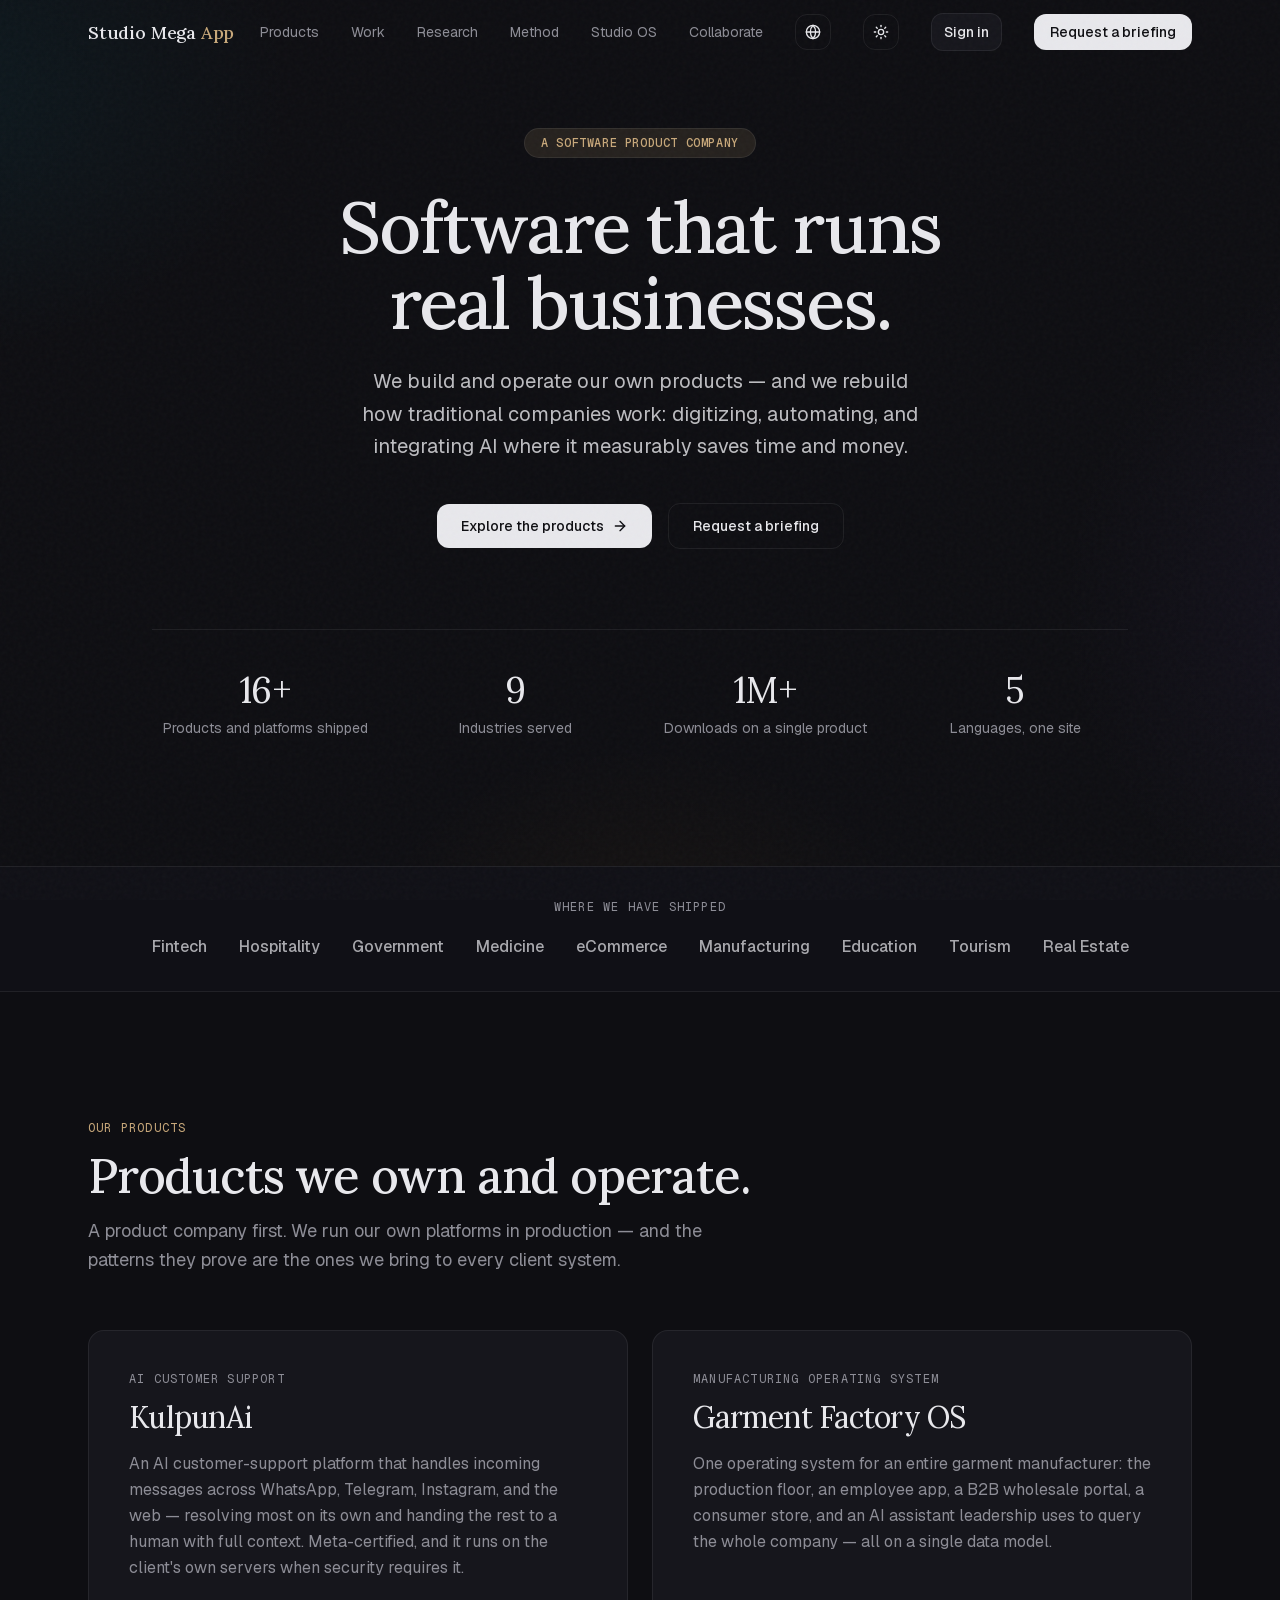
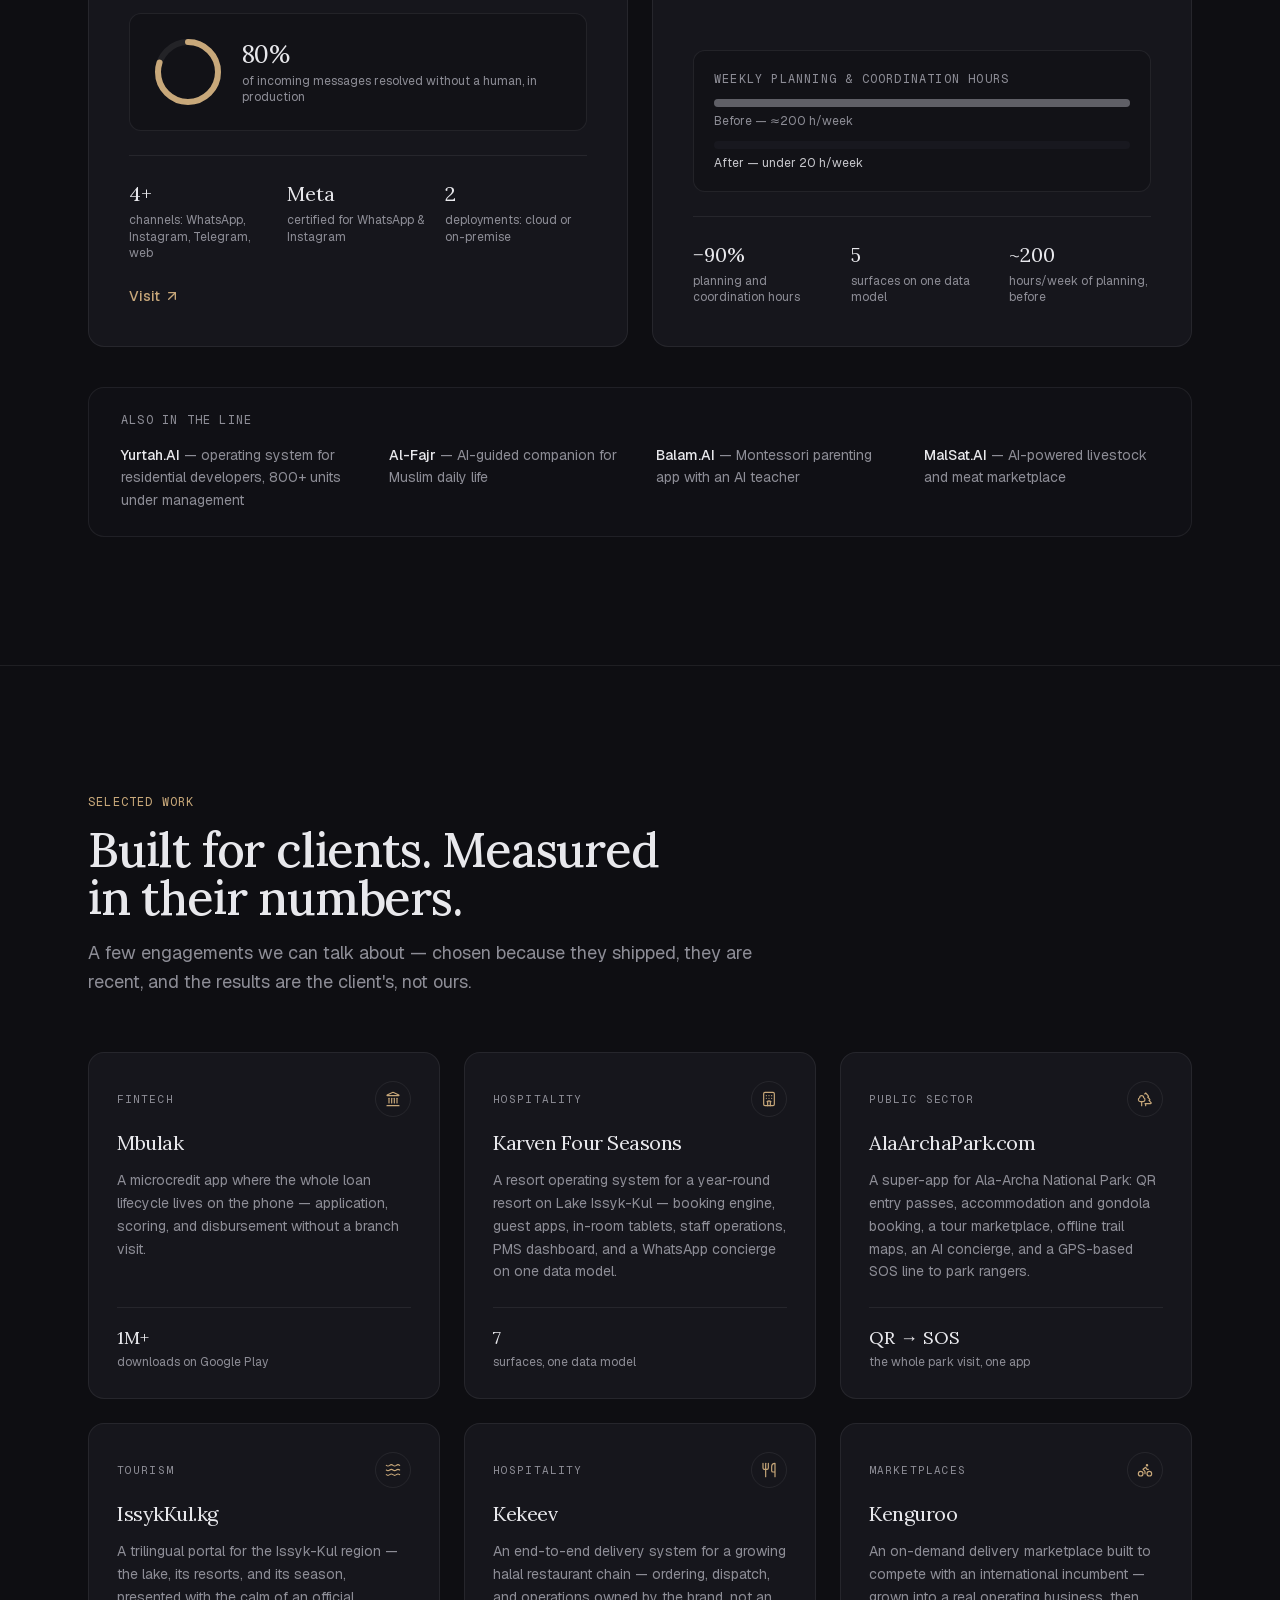
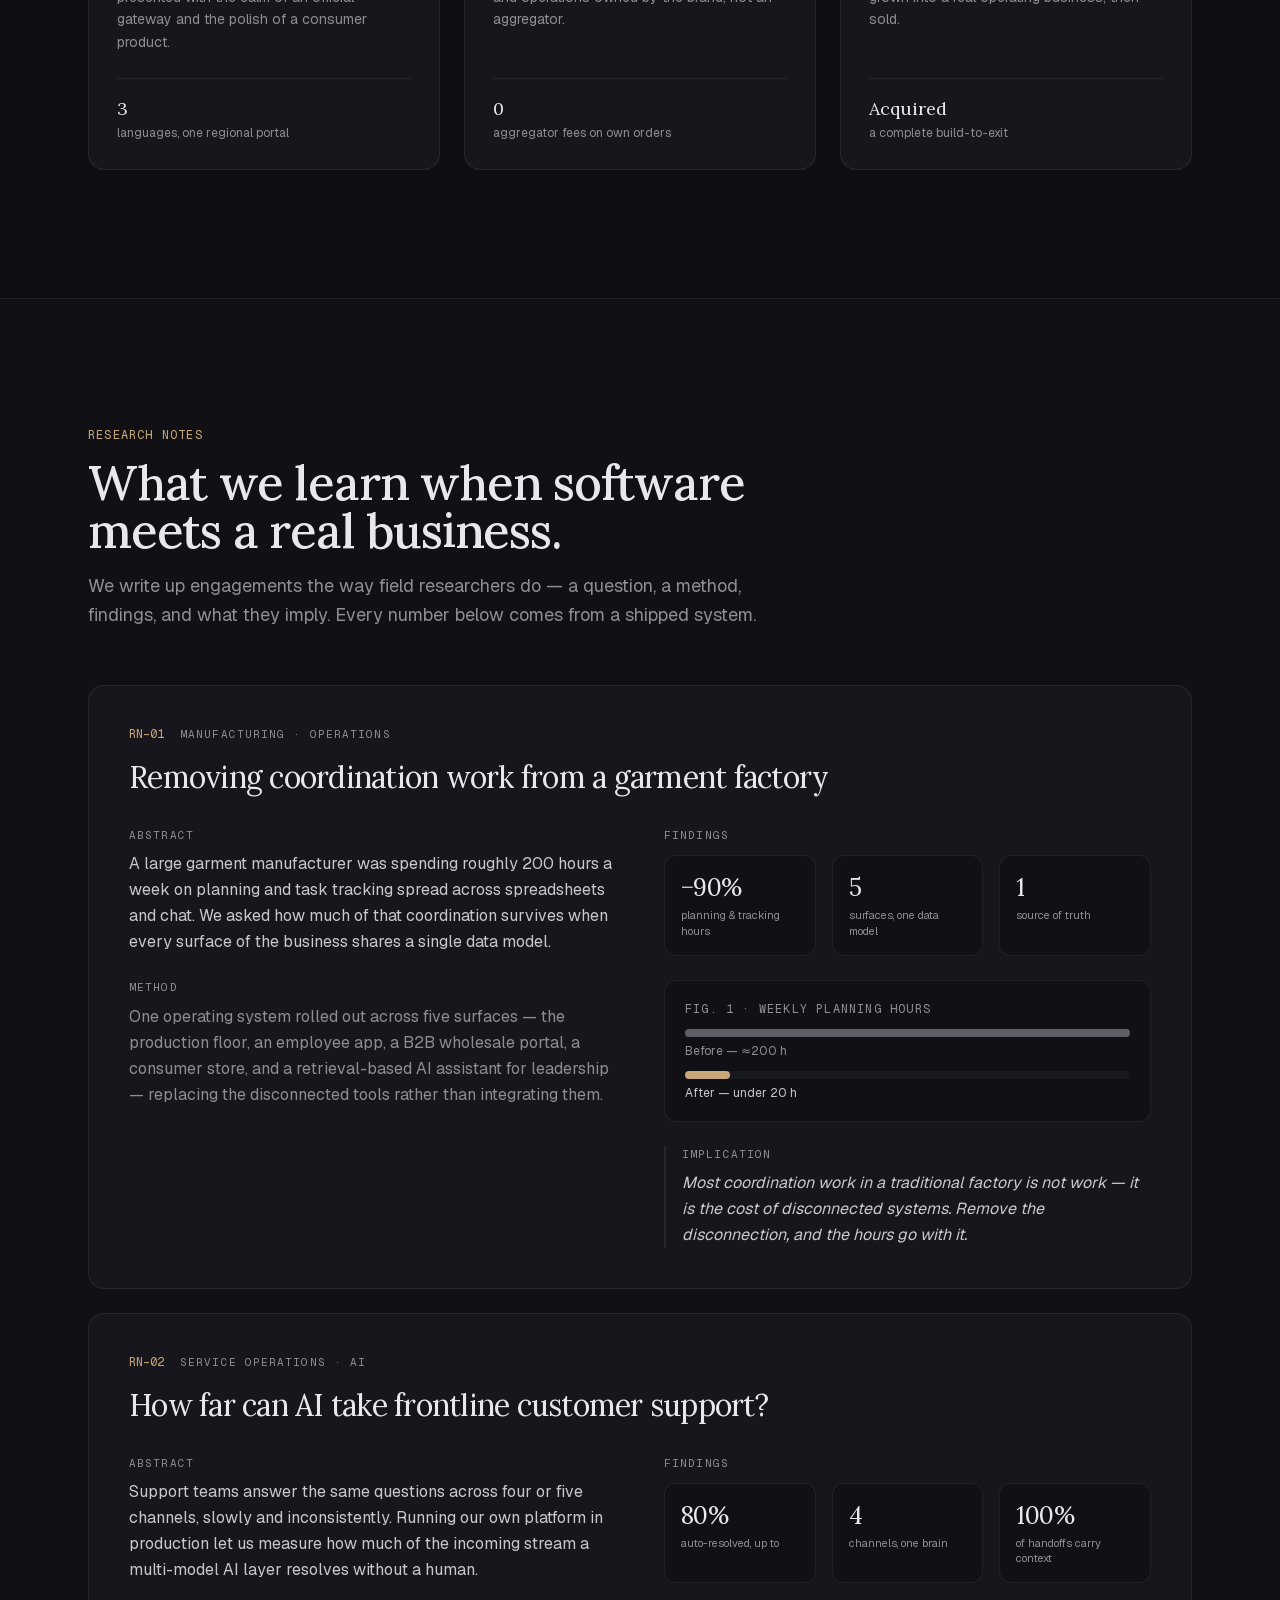
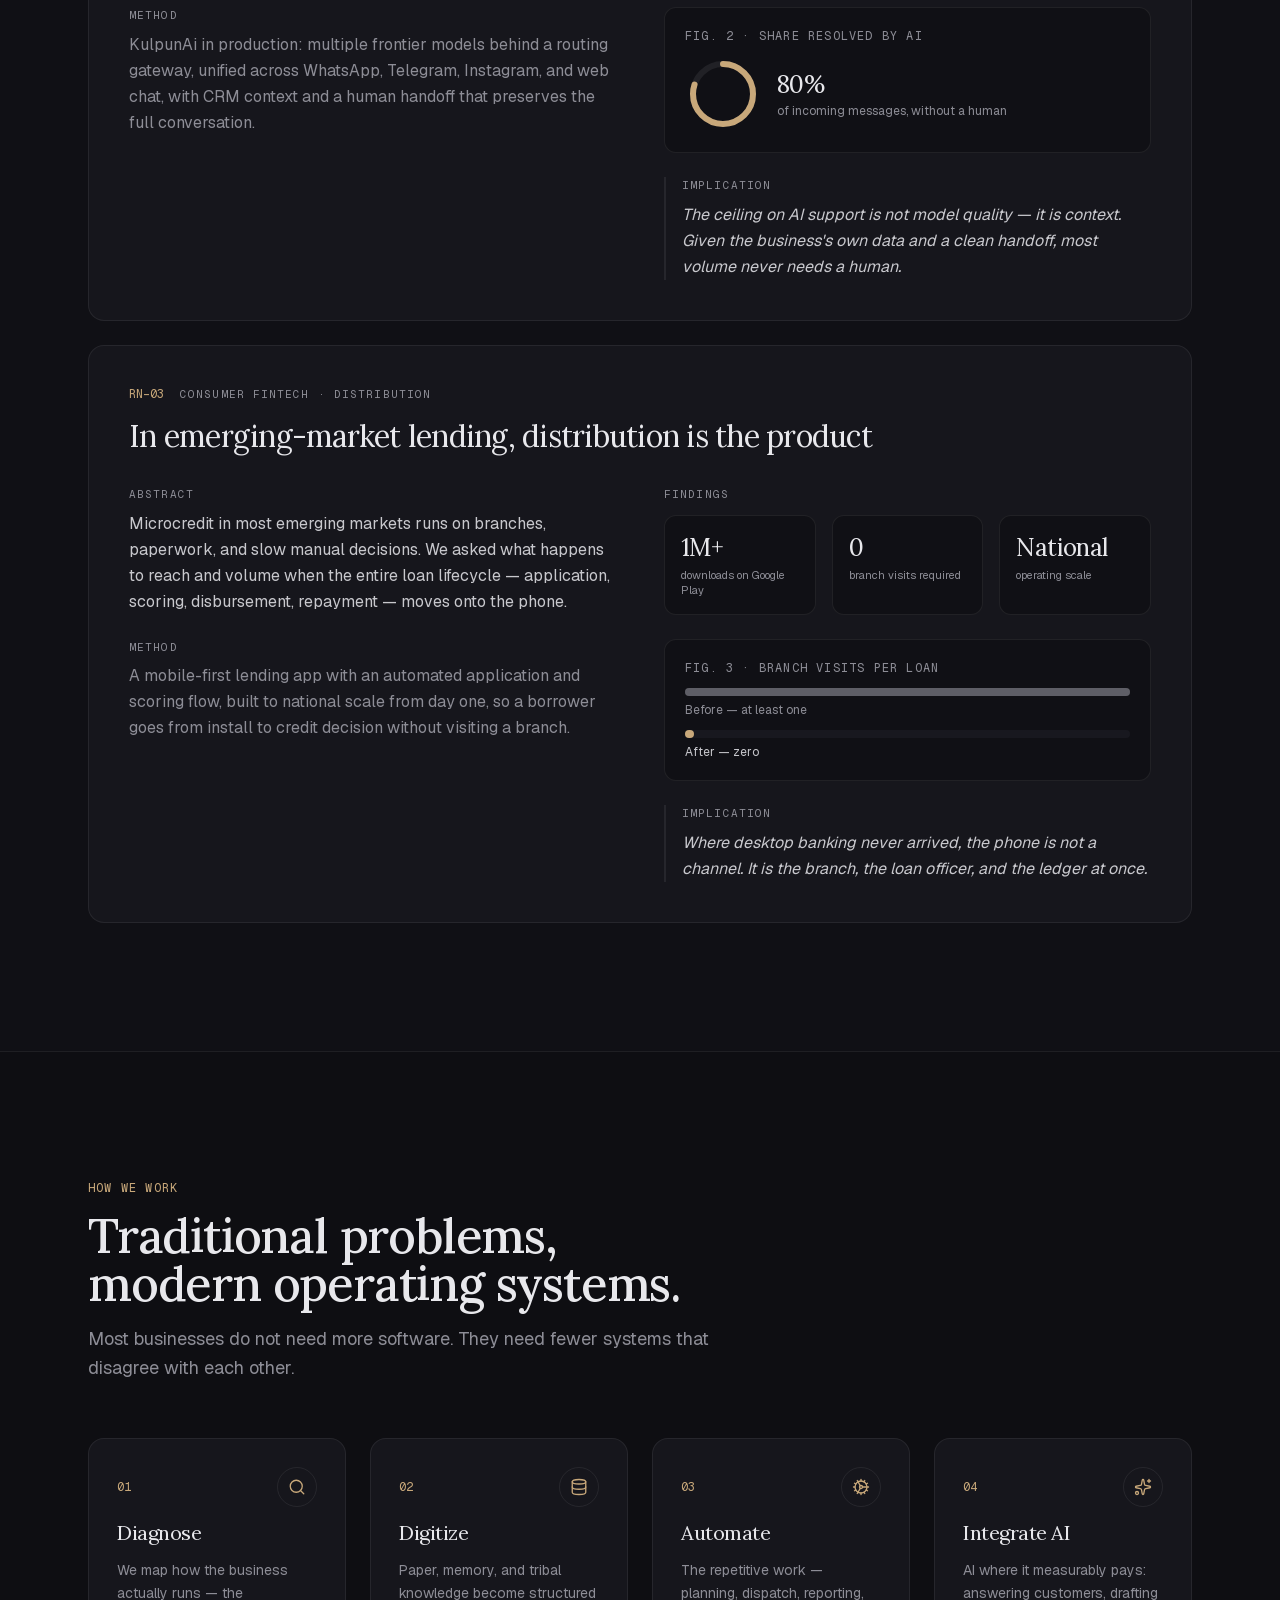
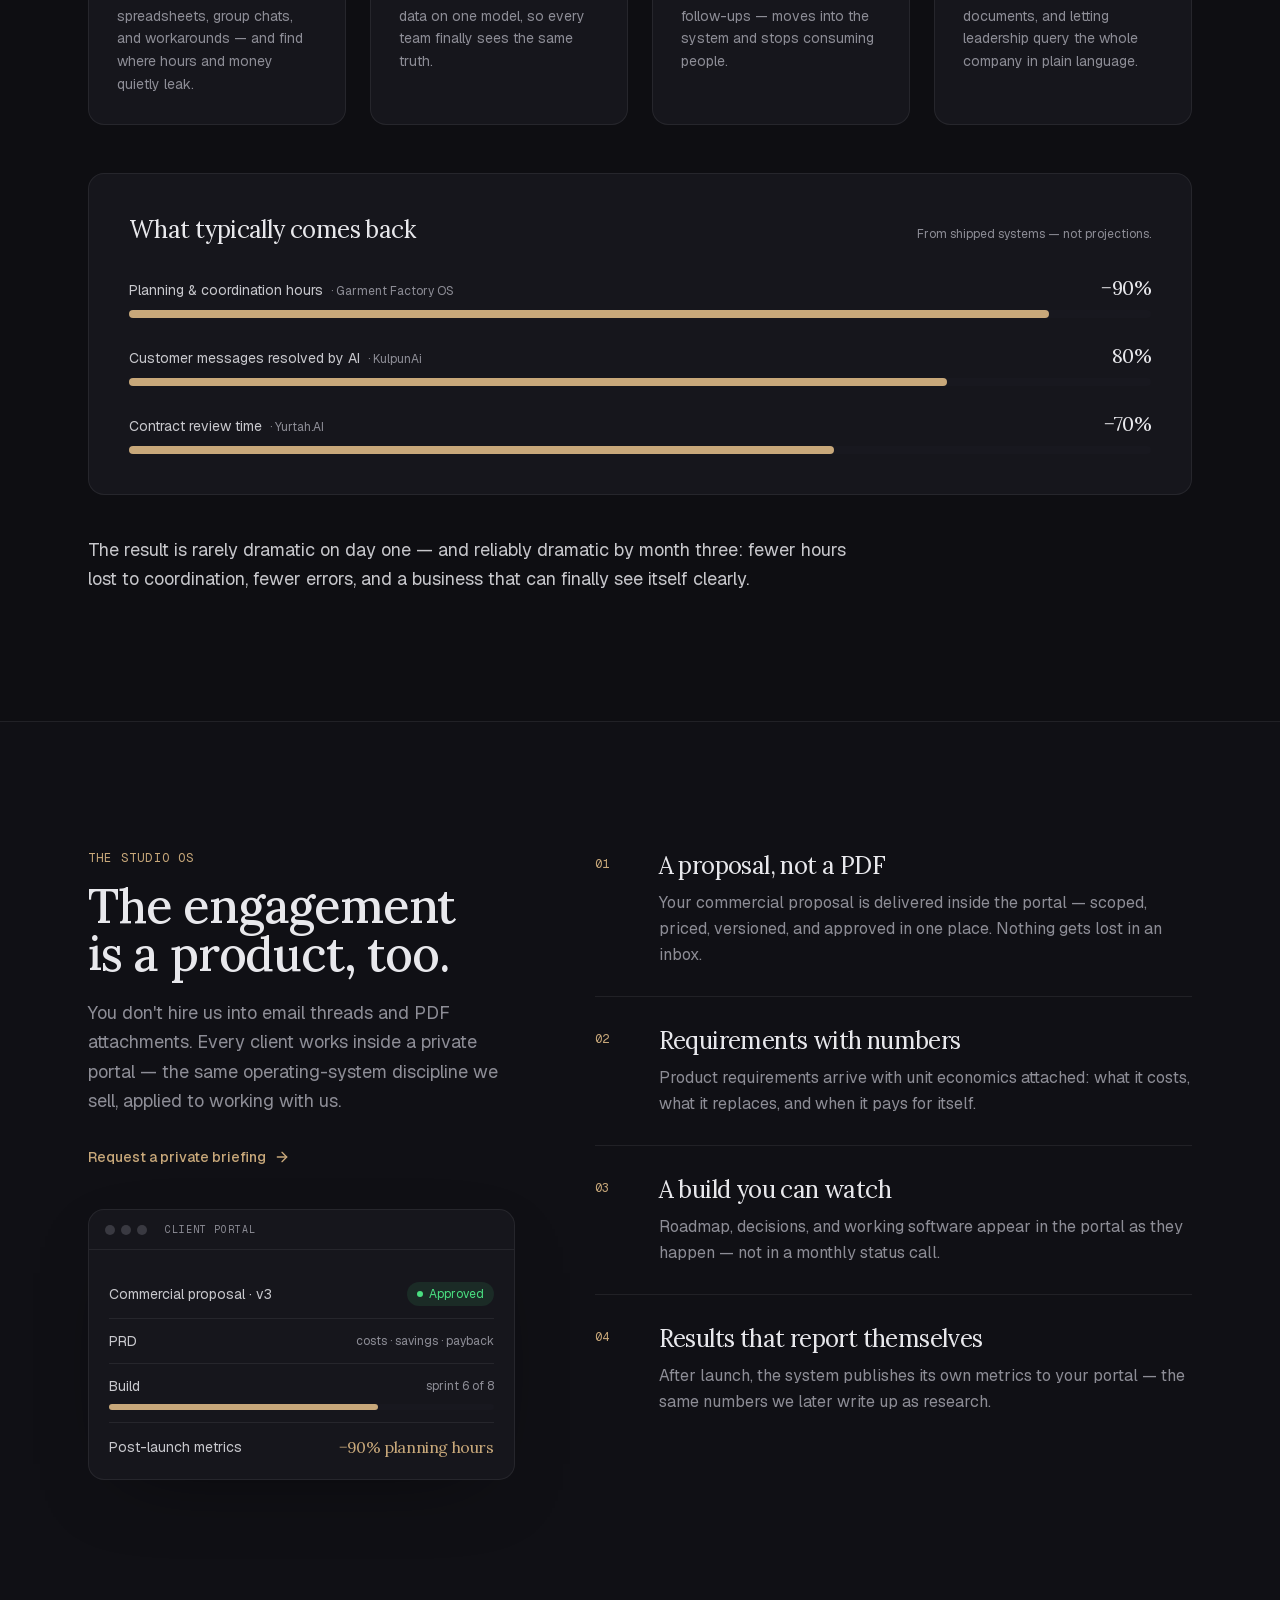
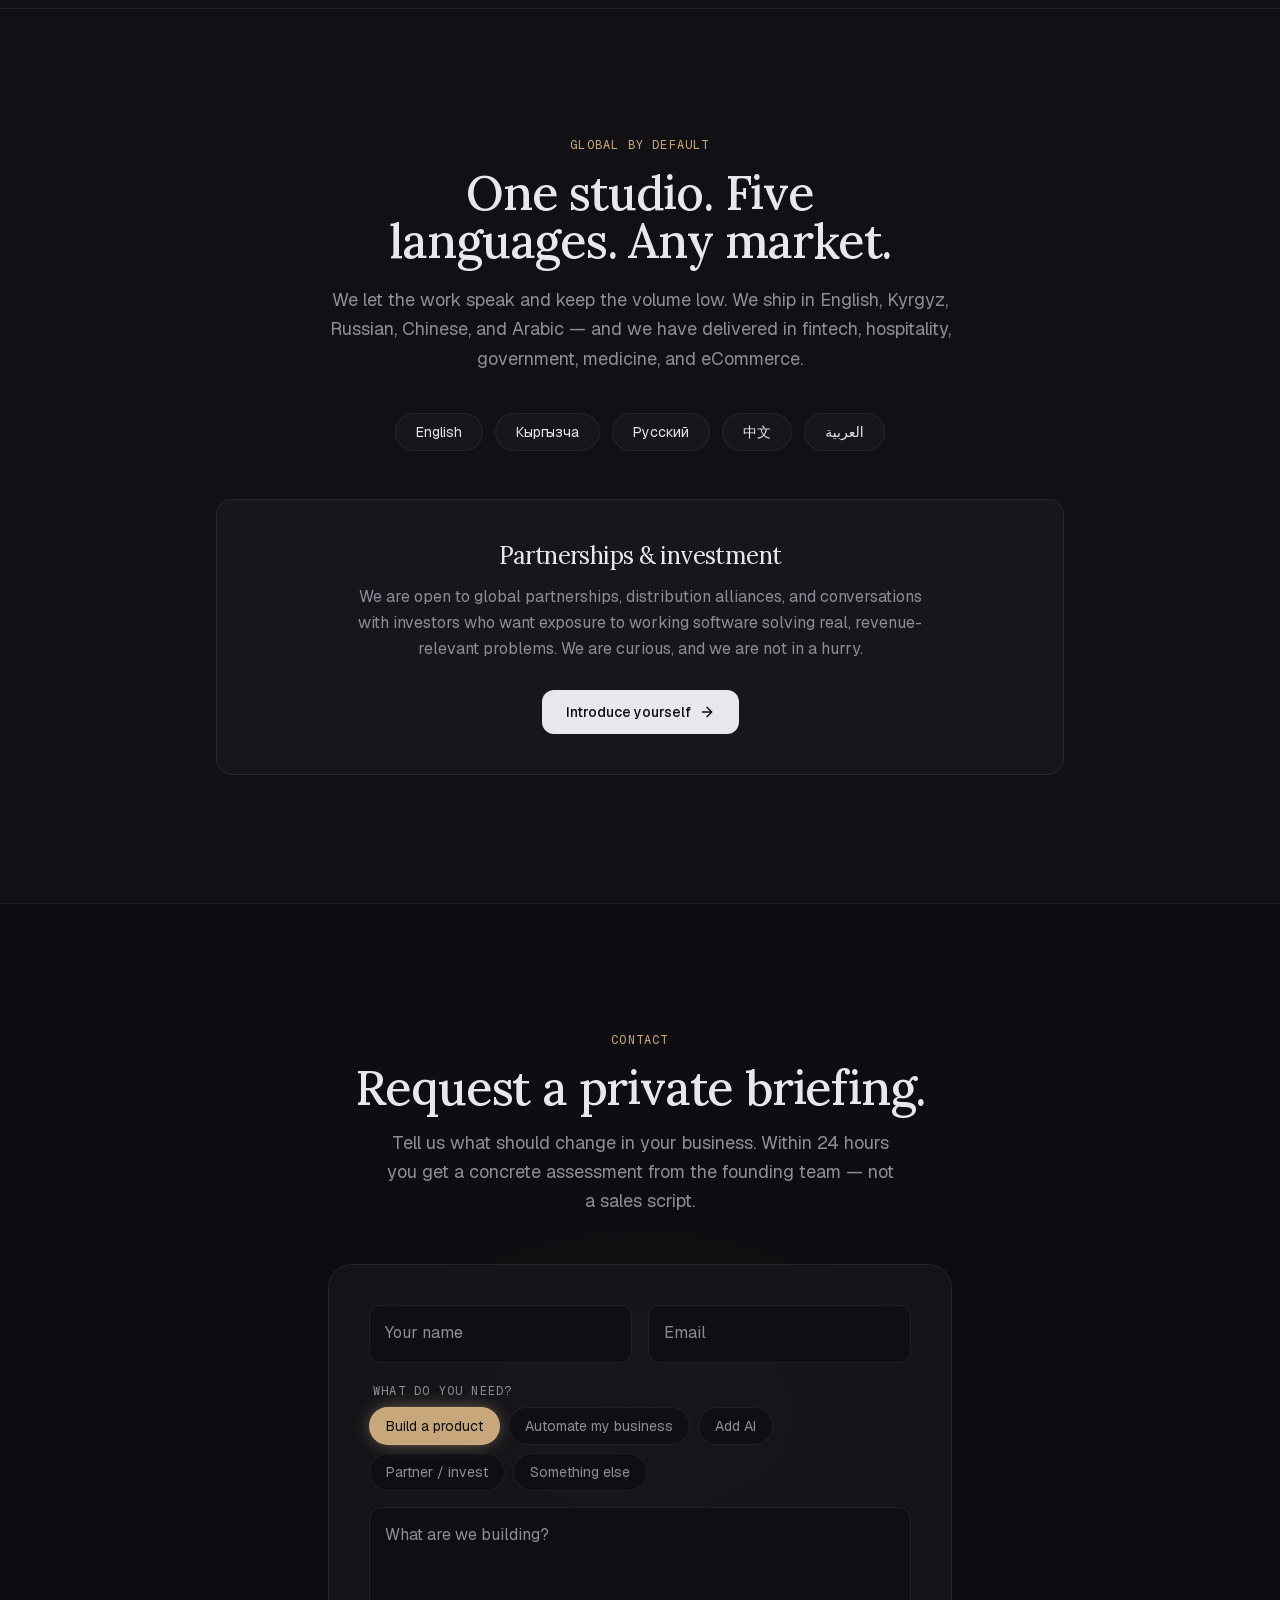
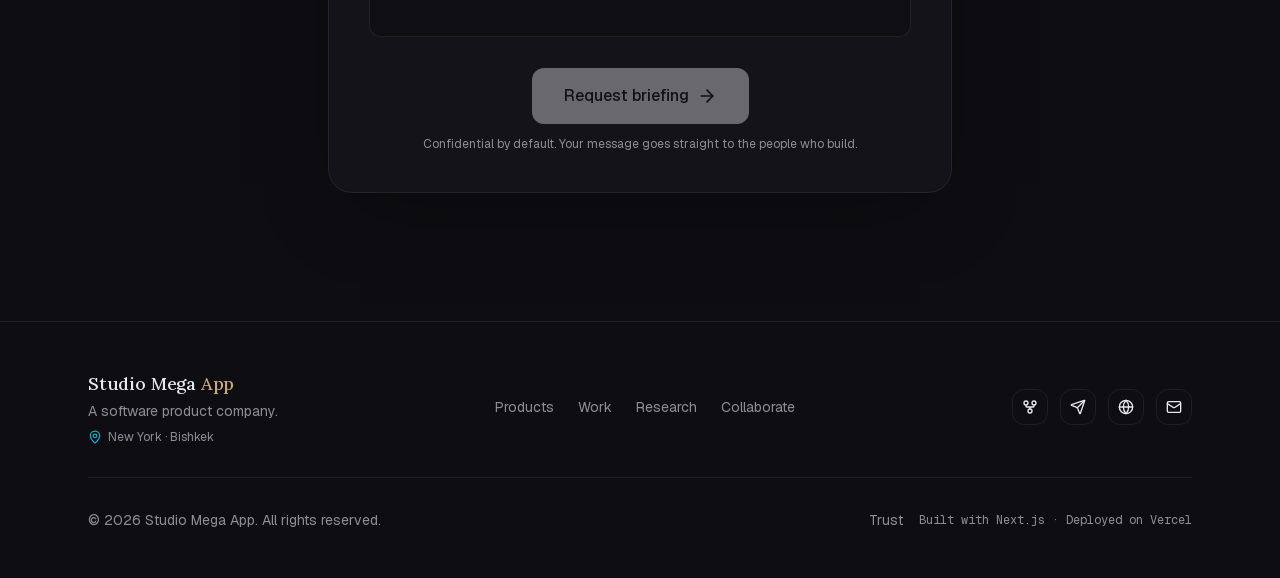
==== commit 3a33ffef: "Evidence visuals: figures, ROI meters, portal mockup, icons (clean export) Co-Authored-By: Claude Fa" ====
--- a/en/index.html
+++ b/en/index.html
@@ -1 +1 @@
-<!DOCTYPE html><html lang="en" dir="ltr" class="geist_e1c77e14-module__9VmjcW__variable geist_mono_6345a343-module__AiHuna__variable lora_10f9dab2-module__GYwaTW__variable h-full antialiased"><head><meta charSet="utf-8"/><meta name="viewport" content="width=device-width, initial-scale=1"/><link rel="preload" href="/_next/static/media/4fa387ec64143e14-s.p.0wkzw~je483f-.woff2" as="font" crossorigin="" type="font/woff2"/><link rel="preload" href="/_next/static/media/5e5dfa9e86f764b8-s.p.0o9~3wzuvo.a_.woff2" as="font" crossorigin="" type="font/woff2"/><link rel="preload" href="/_next/static/media/659720fbcac806cc-s.p.11sf0lfiq6c6p.woff2" as="font" crossorigin="" type="font/woff2"/><link rel="preload" href="/_next/static/media/71fbf9c08529c2a5-s.p.0s73vwibz65qg.woff2" as="font" crossorigin="" type="font/woff2"/><link rel="preload" href="/_next/static/media/797e433ab948586e-s.p.08e28id.o-okb.woff2" as="font" crossorigin="" type="font/woff2"/><link rel="preload" href="/_next/static/media/8a480f0b521d4e75-s.p.0jzbimsg8vl84.woff2" as="font" crossorigin="" type="font/woff2"/><link rel="preload" href="/_next/static/media/8c2eb9ceedecfc8e-s.p.0oeo8epbafgia.woff2" as="font" crossorigin="" type="font/woff2"/><link rel="preload" href="/_next/static/media/caa3a2e1cccd8315-s.p.09~u27dqhyhd6.woff2" as="font" crossorigin="" type="font/woff2"/><link rel="stylesheet" href="/_next/static/chunks/066tcoo3f~~na.css" data-precedence="next"/><link rel="stylesheet" href="/_next/static/chunks/0_dldcym9i9_i.css" data-precedence="next"/><link rel="preload" as="script" fetchPriority="low" href="/_next/static/chunks/04_4irp13w-i3.js"/><script src="/_next/static/chunks/0bez-h9ml5vyg.js" async=""></script><script src="/_next/static/chunks/0xnqwa6d2t5md.js" async=""></script><script src="/_next/static/chunks/0ocuq__ahlhfw.js" async=""></script><script src="/_next/static/chunks/147waztulgip5.js" async=""></script><script src="/_next/static/chunks/turbopack-0utp4pz0fl~gm.js" async=""></script><script src="/_next/static/chunks/05c23t9ishq20.js" async=""></script><script src="/_next/static/chunks/034wfjuz0qajn.js" async=""></script><script src="/_next/static/chunks/09ukbqfoggvk2.js" async=""></script><script src="/_next/static/chunks/13dcgyqo1m1e3.js" async=""></script><script src="/_next/static/chunks/0dkbz3wiaq8b3.js" async=""></script><script src="/_next/static/chunks/05r_1qjv088oh.js" async=""></script><script src="/_next/static/chunks/0~o~lifizh.n6.js" async=""></script><script src="/_next/static/chunks/0msc7m0bsk4nk.js" async=""></script><script src="/_next/static/chunks/11n60zcj-lmux.js" async=""></script><meta name="next-size-adjust" content=""/><title>Studio Mega App — A Software Product Company</title><meta name="description" content="Studio Mega App is a software product company. We build and operate our own products — KulpunAi and the Garment Factory Operating System — and modernize traditional businesses with software and AI across fintech, hospitality, government, medicine, and eCommerce."/><meta name="author" content="Studio Mega App"/><meta name="keywords" content="software product company,AI integration,business automation,digital transformation,operating system for business,AI customer support,garment factory software,fintech app development,hospitality software,government digital platforms,healthcare software,eCommerce platforms,Studio Mega App"/><meta name="robots" content="index, follow"/><link rel="canonical" href="https://studiomega.app/en"/><link rel="alternate" hrefLang="ky" href="https://studiomega.app/ky"/><link rel="alternate" hrefLang="ru" href="https://studiomega.app/ru"/><link rel="alternate" hrefLang="en" href="https://studiomega.app/en"/><link rel="alternate" hrefLang="zh" href="https://studiomega.app/zh"/><link rel="alternate" hrefLang="ar" href="https://studiomega.app/ar"/><link rel="alternate" hrefLang="x-default" href="https://studiomega.app/en"/><meta property="og:title" content="Studio Mega App — A Software Product Company"/><meta property="og:description" content="We build our own products and rebuild how traditional businesses run — digitizing, automating, and integrating AI where it measurably saves time and money."/><meta property="og:site_name" content="Studio Mega App"/><meta property="og:locale" content="en_US"/><meta property="og:type" content="website"/><meta name="twitter:card" content="summary_large_image"/><meta name="twitter:title" content="Studio Mega App — A Software Product Company"/><meta name="twitter:description" content="Own products. Client operating systems. AI where it measurably pays. English · Кыргызча · Русский · 中文 · العربية."/><link rel="icon" href="/icon.svg?icon.0nl~0xeylv_3i.svg" sizes="any" type="image/svg+xml"/><script src="/_next/static/chunks/03~yq9q893hmn.js" noModule=""></script></head><body class="min-h-full flex flex-col"><div hidden=""><!--$--><!--/$--></div><script>((a,b,c,d,e,f,g,h)=>{let i=document.documentElement,j=["light","dark"];function k(b){var c;(Array.isArray(a)?a:[a]).forEach(a=>{let c="class"===a,d=c&&f?e.map(a=>f[a]||a):e;c?(i.classList.remove(...d),i.classList.add(f&&f[b]?f[b]:b)):i.setAttribute(a,b)}),c=b,h&&j.includes(c)&&(i.style.colorScheme=c)}if(d)k(d);else try{let a=localStorage.getItem(b)||c,d=g&&"system"===a?window.matchMedia("(prefers-color-scheme: dark)").matches?"dark":"light":a;k(d)}catch(a){}})("class","theme","dark",null,["light","dark"],null,false,true)</script><header class="fixed top-0 left-0 right-0 z-40 transition-all duration-300 bg-transparent"><nav class="max-w-6xl mx-auto px-4 sm:px-6 h-16 flex items-center justify-between"><a href="#" class="wordmark hover:text-accent transition-colors">Studio Mega <span class="text-accent">App</span></a><div class="hidden md:flex items-center gap-8"><a href="#products" class="text-sm text-muted-foreground hover:text-foreground transition-colors">Products</a><a href="#work" class="text-sm text-muted-foreground hover:text-foreground transition-colors">Work</a><a href="#research" class="text-sm text-muted-foreground hover:text-foreground transition-colors">Research</a><a href="#method" class="text-sm text-muted-foreground hover:text-foreground transition-colors">Method</a><a href="#os" class="text-sm text-muted-foreground hover:text-foreground transition-colors">Studio OS</a><a href="#contact" class="text-sm text-muted-foreground hover:text-foreground transition-colors">Collaborate</a><div class="relative"><button class="w-9 h-9 flex items-center justify-center rounded-lg border border-border hover:bg-muted transition-colors disabled:opacity-50" aria-label="Language"><svg xmlns="http://www.w3.org/2000/svg" width="24" height="24" viewBox="0 0 24 24" fill="none" stroke="currentColor" stroke-width="2" stroke-linecap="round" stroke-linejoin="round" class="lucide lucide-globe w-4 h-4" aria-hidden="true"><circle cx="12" cy="12" r="10"></circle><path d="M12 2a14.5 14.5 0 0 0 0 20 14.5 14.5 0 0 0 0-20"></path><path d="M2 12h20"></path></svg></button></div><div class="w-9 h-9"></div><a href="/en/portal" class="inline-flex items-center gap-1.5 rounded-lg border border-border bg-card px-3 py-2 text-sm font-medium text-foreground hover:border-accent/50 hover:text-accent transition-colors">Sign in</a><a href="#contact" class="px-4 py-2 text-sm font-medium bg-foreground text-background rounded-lg hover:opacity-85 transition-opacity">Request a briefing</a></div><div class="flex md:hidden items-center gap-3"><div class="relative"><button class="w-9 h-9 flex items-center justify-center rounded-lg border border-border hover:bg-muted transition-colors disabled:opacity-50" aria-label="Language"><svg xmlns="http://www.w3.org/2000/svg" width="24" height="24" viewBox="0 0 24 24" fill="none" stroke="currentColor" stroke-width="2" stroke-linecap="round" stroke-linejoin="round" class="lucide lucide-globe w-4 h-4" aria-hidden="true"><circle cx="12" cy="12" r="10"></circle><path d="M12 2a14.5 14.5 0 0 0 0 20 14.5 14.5 0 0 0 0-20"></path><path d="M2 12h20"></path></svg></button></div><div class="w-9 h-9"></div><button class="w-9 h-9 flex items-center justify-center rounded-lg border border-border hover:bg-muted transition-colors" aria-label="Toggle menu"><svg xmlns="http://www.w3.org/2000/svg" width="24" height="24" viewBox="0 0 24 24" fill="none" stroke="currentColor" stroke-width="2" stroke-linecap="round" stroke-linejoin="round" class="lucide lucide-menu w-4 h-4" aria-hidden="true"><path d="M4 5h16"></path><path d="M4 12h16"></path><path d="M4 19h16"></path></svg></button></div></nav></header><main class="flex-1"><section class="relative min-h-[92vh] flex items-center overflow-hidden"><div class="gradient-mesh"></div><div class="relative z-10 w-full max-w-5xl mx-auto px-4 sm:px-6 py-32 text-center"><div style="opacity:0;transform:translateY(16px)"><span class="inline-flex items-center gap-2 px-4 py-1.5 text-xs font-mono font-medium tracking-wider uppercase text-accent bg-accent-glow border border-accent/20 rounded-full">A software product company</span></div><h1 class="mt-8 font-serif text-4xl sm:text-6xl md:text-7xl font-medium tracking-tight leading-[1.05] text-balance" style="opacity:0;transform:translateY(16px)">Software that runs real businesses.</h1><p class="mt-6 mx-auto max-w-2xl text-lg sm:text-xl text-foreground/80 leading-relaxed text-balance">We build and operate our own products — and we rebuild how traditional companies work: digitizing, automating, and integrating AI where it measurably saves time and money.</p><div class="mt-10 flex flex-col sm:flex-row items-center justify-center gap-4" style="opacity:0;transform:translateY(16px)"><a href="#products" class="relative inline-flex items-center justify-center gap-2 group px-6 py-3 text-sm font-medium bg-foreground text-background rounded-lg hover:opacity-90 transition-opacity" style="transform:none">Explore the products<svg xmlns="http://www.w3.org/2000/svg" width="24" height="24" viewBox="0 0 24 24" fill="none" stroke="currentColor" stroke-width="2" stroke-linecap="round" stroke-linejoin="round" class="lucide lucide-arrow-right w-4 h-4 group-hover:translate-x-0.5 transition-transform rtl:rotate-180" aria-hidden="true"><path d="M5 12h14"></path><path d="m12 5 7 7-7 7"></path></svg></a><a href="#contact" class="relative inline-flex items-center justify-center gap-2 px-6 py-3 text-sm font-medium border border-border rounded-lg hover:bg-muted transition-colors" style="transform:none">Request a briefing</a></div><dl class="mt-20 grid grid-cols-2 md:grid-cols-4 gap-x-6 gap-y-10 border-t border-border pt-10" style="opacity:0"><div><dd class="font-serif text-3xl sm:text-4xl tracking-tight">16+</dd><dt class="mt-2 text-xs sm:text-sm text-muted-foreground">Products and platforms shipped</dt></div><div><dd class="font-serif text-3xl sm:text-4xl tracking-tight">9</dd><dt class="mt-2 text-xs sm:text-sm text-muted-foreground">Industries served</dt></div><div><dd class="font-serif text-3xl sm:text-4xl tracking-tight">1M+</dd><dt class="mt-2 text-xs sm:text-sm text-muted-foreground">Downloads on a single product</dt></div><div><dd class="font-serif text-3xl sm:text-4xl tracking-tight">5</dd><dt class="mt-2 text-xs sm:text-sm text-muted-foreground">Languages, one site</dt></div></dl></div></section><section class="border-y border-border bg-card/40"><div class="max-w-6xl mx-auto px-4 sm:px-6 py-8"><p class="text-center text-xs font-mono uppercase tracking-widest text-muted-foreground">Where we have shipped</p><ul class="mt-5 flex flex-wrap justify-center gap-x-8 gap-y-3"><li class="text-sm sm:text-base text-foreground/70 font-medium">Fintech</li><li class="text-sm sm:text-base text-foreground/70 font-medium">Hospitality</li><li class="text-sm sm:text-base text-foreground/70 font-medium">Government</li><li class="text-sm sm:text-base text-foreground/70 font-medium">Medicine</li><li class="text-sm sm:text-base text-foreground/70 font-medium">eCommerce</li><li class="text-sm sm:text-base text-foreground/70 font-medium">Manufacturing</li><li class="text-sm sm:text-base text-foreground/70 font-medium">Education</li><li class="text-sm sm:text-base text-foreground/70 font-medium">Tourism</li><li class="text-sm sm:text-base text-foreground/70 font-medium">Real Estate</li></ul></div></section><section id="products" class="relative py-24 sm:py-32"><div class="max-w-6xl mx-auto px-4 sm:px-6"><p class="text-xs font-mono uppercase tracking-widest text-accent">Our products</p><h2 class="mt-4 font-serif text-3xl sm:text-5xl font-medium tracking-tight max-w-2xl text-balance">Products we own and operate.</h2><p class="mt-4 max-w-2xl text-base sm:text-lg text-muted-foreground leading-relaxed">A product company first. We run our own platforms in production — and the patterns they prove are the ones we bring to every client system.</p><div class="mt-14 grid gap-6 lg:grid-cols-2"><article class="group relative flex flex-col rounded-2xl border border-border bg-card p-8 sm:p-10 hover:bg-card-hover transition-colors" style="opacity:0;transform:translateY(24px)"><p class="text-xs font-mono uppercase tracking-widest text-muted-foreground">AI customer support</p><h3 class="mt-3 font-serif text-2xl sm:text-3xl tracking-tight">KulpunAi</h3><p class="mt-4 text-sm sm:text-base text-muted-foreground leading-relaxed flex-1">An AI customer-support platform that handles incoming messages across WhatsApp, Telegram, Instagram, and the web — resolving most on its own and handing the rest to a human with full context. Meta-certified, and it runs on the client&#x27;s own servers when security requires it.</p><dl class="mt-8 grid grid-cols-3 gap-4 border-t border-border pt-6"><div><dd class="font-serif text-lg sm:text-xl">80%</dd><dt class="mt-1 text-[11px] sm:text-xs text-muted-foreground leading-snug">of messages auto-resolved, up to</dt></div><div><dd class="font-serif text-lg sm:text-xl">Meta</dd><dt class="mt-1 text-[11px] sm:text-xs text-muted-foreground leading-snug">certified for WhatsApp &amp; Instagram</dt></div><div><dd class="font-serif text-lg sm:text-xl">2</dd><dt class="mt-1 text-[11px] sm:text-xs text-muted-foreground leading-snug">deployments: cloud or on-premise</dt></div></dl><a href="https://kulpunai.com" target="_blank" rel="noopener noreferrer" class="mt-6 inline-flex items-center gap-1 text-sm font-medium text-accent hover:underline">Visit<svg xmlns="http://www.w3.org/2000/svg" width="24" height="24" viewBox="0 0 24 24" fill="none" stroke="currentColor" stroke-width="2" stroke-linecap="round" stroke-linejoin="round" class="lucide lucide-arrow-up-right w-4 h-4 rtl:-scale-x-100" aria-hidden="true"><path d="M7 7h10v10"></path><path d="M7 17 17 7"></path></svg><span class="absolute inset-0" aria-hidden="true"></span></a></article><article class="group relative flex flex-col rounded-2xl border border-border bg-card p-8 sm:p-10 hover:bg-card-hover transition-colors" style="opacity:0;transform:translateY(24px)"><p class="text-xs font-mono uppercase tracking-widest text-muted-foreground">Manufacturing operating system</p><h3 class="mt-3 font-serif text-2xl sm:text-3xl tracking-tight">Garment Factory OS</h3><p class="mt-4 text-sm sm:text-base text-muted-foreground leading-relaxed flex-1">One operating system for an entire garment manufacturer: the production floor, an employee app, a B2B wholesale portal, a consumer store, and an AI assistant leadership uses to query the whole company — all on a single data model.</p><dl class="mt-8 grid grid-cols-3 gap-4 border-t border-border pt-6"><div><dd class="font-serif text-lg sm:text-xl">−90%</dd><dt class="mt-1 text-[11px] sm:text-xs text-muted-foreground leading-snug">planning and coordination hours</dt></div><div><dd class="font-serif text-lg sm:text-xl">5</dd><dt class="mt-1 text-[11px] sm:text-xs text-muted-foreground leading-snug">surfaces on one data model</dt></div><div><dd class="font-serif text-lg sm:text-xl">~200</dd><dt class="mt-1 text-[11px] sm:text-xs text-muted-foreground leading-snug">hours/week of planning, before</dt></div></dl></article></div><div class="mt-10 rounded-2xl border border-border bg-card/40 px-6 py-6 sm:px-8"><p class="text-xs font-mono uppercase tracking-widest text-muted-foreground">Also in the line</p><ul class="mt-4 grid gap-x-8 gap-y-3 sm:grid-cols-2 lg:grid-cols-4"><li class="text-sm leading-relaxed"><span class="font-medium">Yurtah.AI</span><span class="text-muted-foreground"> — <!-- -->operating system for residential developers, 800+ units under management</span></li><li class="text-sm leading-relaxed"><span class="font-medium">Al-Fajr</span><span class="text-muted-foreground"> — <!-- -->AI-guided companion for Muslim daily life</span></li><li class="text-sm leading-relaxed"><span class="font-medium">Balam.AI</span><span class="text-muted-foreground"> — <!-- -->Montessori parenting app with an AI teacher</span></li><li class="text-sm leading-relaxed"><span class="font-medium">MalSat.AI</span><span class="text-muted-foreground"> — <!-- -->AI-powered livestock and meat marketplace</span></li></ul></div></div></section><section id="work" class="relative py-24 sm:py-32 border-t border-border"><div class="max-w-6xl mx-auto px-4 sm:px-6"><p class="text-xs font-mono uppercase tracking-widest text-accent">Selected work</p><h2 class="mt-4 font-serif text-3xl sm:text-5xl font-medium tracking-tight max-w-2xl text-balance">Built for clients. Measured in their numbers.</h2><p class="mt-4 max-w-2xl text-base sm:text-lg text-muted-foreground leading-relaxed">A few engagements we can talk about — chosen because they shipped, they are recent, and the results are the client&#x27;s, not ours.</p><div class="mt-14 grid gap-6 sm:grid-cols-2 lg:grid-cols-3"><article class="flex flex-col rounded-2xl border border-border bg-card p-7 hover:bg-card-hover transition-colors" style="opacity:0;transform:translateY(24px)"><p class="text-[11px] font-mono uppercase tracking-widest text-muted-foreground">Fintech</p><h3 class="mt-3 font-serif text-xl tracking-tight">Mbulak</h3><p class="mt-3 text-sm text-muted-foreground leading-relaxed flex-1">A microcredit app where the whole loan lifecycle lives on the phone — application, scoring, and disbursement without a branch visit.</p><div class="mt-6 border-t border-border pt-4"><p class="font-serif text-lg">1M+</p><p class="mt-0.5 text-xs text-muted-foreground">downloads on Google Play</p></div></article><article class="flex flex-col rounded-2xl border border-border bg-card p-7 hover:bg-card-hover transition-colors" style="opacity:0;transform:translateY(24px)"><p class="text-[11px] font-mono uppercase tracking-widest text-muted-foreground">Hospitality</p><h3 class="mt-3 font-serif text-xl tracking-tight">Karven Four Seasons</h3><p class="mt-3 text-sm text-muted-foreground leading-relaxed flex-1">A resort operating system for a year-round resort on Lake Issyk-Kul — booking engine, guest apps, in-room tablets, staff operations, PMS dashboard, and a WhatsApp concierge on one data model.</p><div class="mt-6 border-t border-border pt-4"><p class="font-serif text-lg">7</p><p class="mt-0.5 text-xs text-muted-foreground">surfaces, one data model</p></div></article><article class="flex flex-col rounded-2xl border border-border bg-card p-7 hover:bg-card-hover transition-colors" style="opacity:0;transform:translateY(24px)"><p class="text-[11px] font-mono uppercase tracking-widest text-muted-foreground">Public sector</p><h3 class="mt-3 font-serif text-xl tracking-tight">AlaArchaPark.com</h3><p class="mt-3 text-sm text-muted-foreground leading-relaxed flex-1">A super-app for Ala-Archa National Park: QR entry passes, accommodation and gondola booking, a tour marketplace, offline trail maps, an AI concierge, and a GPS-based SOS line to park rangers.</p><div class="mt-6 border-t border-border pt-4"><p class="font-serif text-lg">QR → SOS</p><p class="mt-0.5 text-xs text-muted-foreground">the whole park visit, one app</p></div></article><article class="flex flex-col rounded-2xl border border-border bg-card p-7 hover:bg-card-hover transition-colors" style="opacity:0;transform:translateY(24px)"><p class="text-[11px] font-mono uppercase tracking-widest text-muted-foreground">Tourism</p><h3 class="mt-3 font-serif text-xl tracking-tight">IssykKul.kg</h3><p class="mt-3 text-sm text-muted-foreground leading-relaxed flex-1">A trilingual portal for the Issyk-Kul region — the lake, its resorts, and its season, presented with the calm of an official gateway and the polish of a consumer product.</p><div class="mt-6 border-t border-border pt-4"><p class="font-serif text-lg">3</p><p class="mt-0.5 text-xs text-muted-foreground">languages, one regional portal</p></div></article><article class="flex flex-col rounded-2xl border border-border bg-card p-7 hover:bg-card-hover transition-colors" style="opacity:0;transform:translateY(24px)"><p class="text-[11px] font-mono uppercase tracking-widest text-muted-foreground">Hospitality</p><h3 class="mt-3 font-serif text-xl tracking-tight">Kekeev</h3><p class="mt-3 text-sm text-muted-foreground leading-relaxed flex-1">An end-to-end delivery system for a growing halal restaurant chain — ordering, dispatch, and operations owned by the brand, not an aggregator.</p><div class="mt-6 border-t border-border pt-4"><p class="font-serif text-lg">0</p><p class="mt-0.5 text-xs text-muted-foreground">aggregator fees on own orders</p></div></article><article class="flex flex-col rounded-2xl border border-border bg-card p-7 hover:bg-card-hover transition-colors" style="opacity:0;transform:translateY(24px)"><p class="text-[11px] font-mono uppercase tracking-widest text-muted-foreground">Marketplaces</p><h3 class="mt-3 font-serif text-xl tracking-tight">Kenguroo</h3><p class="mt-3 text-sm text-muted-foreground leading-relaxed flex-1">An on-demand delivery marketplace built to compete with an international incumbent — grown into a real operating business, then sold.</p><div class="mt-6 border-t border-border pt-4"><p class="font-serif text-lg">Acquired</p><p class="mt-0.5 text-xs text-muted-foreground">a complete build-to-exit</p></div></article></div></div></section><section id="research" class="relative py-24 sm:py-32 border-t border-border bg-card/30"><div class="max-w-6xl mx-auto px-4 sm:px-6"><p class="text-xs font-mono uppercase tracking-widest text-accent">Research notes</p><h2 class="mt-4 font-serif text-3xl sm:text-5xl font-medium tracking-tight max-w-2xl text-balance">What we learn when software meets a real business.</h2><p class="mt-4 max-w-2xl text-base sm:text-lg text-muted-foreground leading-relaxed">We write up engagements the way field researchers do — a question, a method, findings, and what they imply. Every number below comes from a shipped system.</p><div class="mt-14 space-y-6"><article class="rounded-2xl border border-border bg-card p-8 sm:p-10" style="opacity:0;transform:translateY(24px)"><header class="flex flex-wrap items-baseline gap-x-4 gap-y-2"><span class="font-mono text-xs text-accent">RN–01</span><span class="text-[11px] font-mono uppercase tracking-widest text-muted-foreground">Manufacturing · Operations</span></header><h3 class="mt-4 font-serif text-2xl sm:text-3xl tracking-tight max-w-3xl text-balance">Removing coordination work from a garment factory</h3><div class="mt-8 grid gap-8 lg:grid-cols-[1fr_1fr] lg:gap-12"><div class="space-y-6"><div><h4 class="text-[11px] font-mono uppercase tracking-widest text-muted-foreground">Abstract</h4><p class="mt-2 text-sm sm:text-base leading-relaxed text-foreground/85">A large garment manufacturer was spending roughly 200 hours a week on planning and task tracking spread across spreadsheets and chat. We asked how much of that coordination survives when every surface of the business shares a single data model.</p></div><div><h4 class="text-[11px] font-mono uppercase tracking-widest text-muted-foreground">Method</h4><p class="mt-2 text-sm sm:text-base leading-relaxed text-muted-foreground">One operating system rolled out across five surfaces — the production floor, an employee app, a B2B wholesale portal, a consumer store, and a retrieval-based AI assistant for leadership — replacing the disconnected tools rather than integrating them.</p></div></div><div class="flex flex-col justify-between gap-6"><div><h4 class="text-[11px] font-mono uppercase tracking-widest text-muted-foreground">Findings</h4><dl class="mt-3 grid grid-cols-3 gap-4"><div class="rounded-xl border border-border bg-background/60 p-4"><dd class="font-serif text-xl sm:text-2xl tracking-tight">−90%</dd><dt class="mt-1 text-[11px] text-muted-foreground leading-snug">planning &amp; tracking hours</dt></div><div class="rounded-xl border border-border bg-background/60 p-4"><dd class="font-serif text-xl sm:text-2xl tracking-tight">5</dd><dt class="mt-1 text-[11px] text-muted-foreground leading-snug">surfaces, one data model</dt></div><div class="rounded-xl border border-border bg-background/60 p-4"><dd class="font-serif text-xl sm:text-2xl tracking-tight">1</dd><dt class="mt-1 text-[11px] text-muted-foreground leading-snug">source of truth</dt></div></dl></div><div class="border-s-2 border-accent/50 ps-4"><h4 class="text-[11px] font-mono uppercase tracking-widest text-muted-foreground">Implication</h4><p class="mt-2 text-sm sm:text-base leading-relaxed italic text-foreground/85">Most coordination work in a traditional factory is not work — it is the cost of disconnected systems. Remove the disconnection, and the hours go with it.</p></div></div></div></article><article class="rounded-2xl border border-border bg-card p-8 sm:p-10" style="opacity:0;transform:translateY(24px)"><header class="flex flex-wrap items-baseline gap-x-4 gap-y-2"><span class="font-mono text-xs text-accent">RN–02</span><span class="text-[11px] font-mono uppercase tracking-widest text-muted-foreground">Service operations · AI</span></header><h3 class="mt-4 font-serif text-2xl sm:text-3xl tracking-tight max-w-3xl text-balance">How far can AI take frontline customer support?</h3><div class="mt-8 grid gap-8 lg:grid-cols-[1fr_1fr] lg:gap-12"><div class="space-y-6"><div><h4 class="text-[11px] font-mono uppercase tracking-widest text-muted-foreground">Abstract</h4><p class="mt-2 text-sm sm:text-base leading-relaxed text-foreground/85">Support teams answer the same questions across four or five channels, slowly and inconsistently. Running our own platform in production let us measure how much of the incoming stream a multi-model AI layer resolves without a human.</p></div><div><h4 class="text-[11px] font-mono uppercase tracking-widest text-muted-foreground">Method</h4><p class="mt-2 text-sm sm:text-base leading-relaxed text-muted-foreground">KulpunAi in production: multiple frontier models behind a routing gateway, unified across WhatsApp, Telegram, Instagram, and web chat, with CRM context and a human handoff that preserves the full conversation.</p></div></div><div class="flex flex-col justify-between gap-6"><div><h4 class="text-[11px] font-mono uppercase tracking-widest text-muted-foreground">Findings</h4><dl class="mt-3 grid grid-cols-3 gap-4"><div class="rounded-xl border border-border bg-background/60 p-4"><dd class="font-serif text-xl sm:text-2xl tracking-tight">80%</dd><dt class="mt-1 text-[11px] text-muted-foreground leading-snug">auto-resolved, up to</dt></div><div class="rounded-xl border border-border bg-background/60 p-4"><dd class="font-serif text-xl sm:text-2xl tracking-tight">4</dd><dt class="mt-1 text-[11px] text-muted-foreground leading-snug">channels, one brain</dt></div><div class="rounded-xl border border-border bg-background/60 p-4"><dd class="font-serif text-xl sm:text-2xl tracking-tight">100%</dd><dt class="mt-1 text-[11px] text-muted-foreground leading-snug">of handoffs carry context</dt></div></dl></div><div class="border-s-2 border-accent/50 ps-4"><h4 class="text-[11px] font-mono uppercase tracking-widest text-muted-foreground">Implication</h4><p class="mt-2 text-sm sm:text-base leading-relaxed italic text-foreground/85">The ceiling on AI support is not model quality — it is context. Given the business&#x27;s own data and a clean handoff, most volume never needs a human.</p></div></div></div></article><article class="rounded-2xl border border-border bg-card p-8 sm:p-10" style="opacity:0;transform:translateY(24px)"><header class="flex flex-wrap items-baseline gap-x-4 gap-y-2"><span class="font-mono text-xs text-accent">RN–03</span><span class="text-[11px] font-mono uppercase tracking-widest text-muted-foreground">Consumer fintech · Distribution</span></header><h3 class="mt-4 font-serif text-2xl sm:text-3xl tracking-tight max-w-3xl text-balance">In emerging-market lending, distribution is the product</h3><div class="mt-8 grid gap-8 lg:grid-cols-[1fr_1fr] lg:gap-12"><div class="space-y-6"><div><h4 class="text-[11px] font-mono uppercase tracking-widest text-muted-foreground">Abstract</h4><p class="mt-2 text-sm sm:text-base leading-relaxed text-foreground/85">Microcredit in most emerging markets runs on branches, paperwork, and slow manual decisions. We asked what happens to reach and volume when the entire loan lifecycle — application, scoring, disbursement, repayment — moves onto the phone.</p></div><div><h4 class="text-[11px] font-mono uppercase tracking-widest text-muted-foreground">Method</h4><p class="mt-2 text-sm sm:text-base leading-relaxed text-muted-foreground">A mobile-first lending app with an automated application and scoring flow, built to national scale from day one, so a borrower goes from install to credit decision without visiting a branch.</p></div></div><div class="flex flex-col justify-between gap-6"><div><h4 class="text-[11px] font-mono uppercase tracking-widest text-muted-foreground">Findings</h4><dl class="mt-3 grid grid-cols-3 gap-4"><div class="rounded-xl border border-border bg-background/60 p-4"><dd class="font-serif text-xl sm:text-2xl tracking-tight">1M+</dd><dt class="mt-1 text-[11px] text-muted-foreground leading-snug">downloads on Google Play</dt></div><div class="rounded-xl border border-border bg-background/60 p-4"><dd class="font-serif text-xl sm:text-2xl tracking-tight">0</dd><dt class="mt-1 text-[11px] text-muted-foreground leading-snug">branch visits required</dt></div><div class="rounded-xl border border-border bg-background/60 p-4"><dd class="font-serif text-xl sm:text-2xl tracking-tight">National</dd><dt class="mt-1 text-[11px] text-muted-foreground leading-snug">operating scale</dt></div></dl></div><div class="border-s-2 border-accent/50 ps-4"><h4 class="text-[11px] font-mono uppercase tracking-widest text-muted-foreground">Implication</h4><p class="mt-2 text-sm sm:text-base leading-relaxed italic text-foreground/85">Where desktop banking never arrived, the phone is not a channel. It is the branch, the loan officer, and the ledger at once.</p></div></div></div></article></div></div></section><section id="method" class="relative py-24 sm:py-32 border-t border-border"><div class="max-w-6xl mx-auto px-4 sm:px-6"><div class="max-w-2xl"><p class="text-xs font-mono uppercase tracking-widest text-accent">How we work</p><h2 class="mt-4 font-serif text-3xl sm:text-5xl font-medium tracking-tight text-balance">Traditional problems, modern operating systems.</h2><p class="mt-4 text-base sm:text-lg text-muted-foreground leading-relaxed">Most businesses do not need more software. They need fewer systems that disagree with each other.</p></div><ol class="mt-14 grid gap-6 sm:grid-cols-2 lg:grid-cols-4"><li class="rounded-2xl border border-border bg-card p-7" style="opacity:0;transform:translateY(20px)"><span class="font-mono text-xs text-accent">01</span><h3 class="mt-3 font-serif text-xl tracking-tight">Diagnose</h3><p class="mt-3 text-sm text-muted-foreground leading-relaxed">We map how the business actually runs — the spreadsheets, group chats, and workarounds — and find where hours and money quietly leak.</p></li><li class="rounded-2xl border border-border bg-card p-7" style="opacity:0;transform:translateY(20px)"><span class="font-mono text-xs text-accent">02</span><h3 class="mt-3 font-serif text-xl tracking-tight">Digitize</h3><p class="mt-3 text-sm text-muted-foreground leading-relaxed">Paper, memory, and tribal knowledge become structured data on one model, so every team finally sees the same truth.</p></li><li class="rounded-2xl border border-border bg-card p-7" style="opacity:0;transform:translateY(20px)"><span class="font-mono text-xs text-accent">03</span><h3 class="mt-3 font-serif text-xl tracking-tight">Automate</h3><p class="mt-3 text-sm text-muted-foreground leading-relaxed">The repetitive work — planning, dispatch, reporting, follow-ups — moves into the system and stops consuming people.</p></li><li class="rounded-2xl border border-border bg-card p-7" style="opacity:0;transform:translateY(20px)"><span class="font-mono text-xs text-accent">04</span><h3 class="mt-3 font-serif text-xl tracking-tight">Integrate AI</h3><p class="mt-3 text-sm text-muted-foreground leading-relaxed">AI where it measurably pays: answering customers, drafting documents, and letting leadership query the whole company in plain language.</p></li></ol><p class="mt-10 max-w-3xl text-base sm:text-lg leading-relaxed text-foreground/85">The result is rarely dramatic on day one — and reliably dramatic by month three: fewer hours lost to coordination, fewer errors, and a business that can finally see itself clearly.</p></div></section><section id="os" class="relative py-24 sm:py-32 border-t border-border bg-card/30"><div class="max-w-6xl mx-auto px-4 sm:px-6"><div class="grid gap-12 lg:grid-cols-[minmax(0,5fr)_minmax(0,7fr)] lg:gap-20"><div><p class="text-xs font-mono uppercase tracking-widest text-accent">The Studio OS</p><h2 class="mt-4 font-serif text-3xl sm:text-5xl font-medium tracking-tight text-balance">The engagement is a product, too.</h2><p class="mt-5 text-base sm:text-lg text-muted-foreground leading-relaxed">You don&#x27;t hire us into email threads and PDF attachments. Every client works inside a private portal — the same operating-system discipline we sell, applied to working with us.</p><a href="#contact" class="group mt-8 inline-flex items-center gap-2 text-sm font-medium text-accent hover:underline">Request a private briefing<svg xmlns="http://www.w3.org/2000/svg" width="24" height="24" viewBox="0 0 24 24" fill="none" stroke="currentColor" stroke-width="2" stroke-linecap="round" stroke-linejoin="round" class="lucide lucide-arrow-right w-4 h-4 transition-transform group-hover:translate-x-0.5 rtl:rotate-180" aria-hidden="true"><path d="M5 12h14"></path><path d="m12 5 7 7-7 7"></path></svg></a></div><ol><li class="grid grid-cols-[3rem_1fr] gap-4 border-t border-border py-7 first:border-t-0 first:pt-0 last:pb-0" style="opacity:0;transform:translateY(16px)"><span class="font-mono text-xs text-accent pt-1.5">01</span><div><h3 class="font-serif text-xl sm:text-2xl tracking-tight">A proposal, not a PDF</h3><p class="mt-2 text-sm sm:text-base text-muted-foreground leading-relaxed">Your commercial proposal is delivered inside the portal — scoped, priced, versioned, and approved in one place. Nothing gets lost in an inbox.</p></div></li><li class="grid grid-cols-[3rem_1fr] gap-4 border-t border-border py-7 first:border-t-0 first:pt-0 last:pb-0" style="opacity:0;transform:translateY(16px)"><span class="font-mono text-xs text-accent pt-1.5">02</span><div><h3 class="font-serif text-xl sm:text-2xl tracking-tight">Requirements with numbers</h3><p class="mt-2 text-sm sm:text-base text-muted-foreground leading-relaxed">Product requirements arrive with unit economics attached: what it costs, what it replaces, and when it pays for itself.</p></div></li><li class="grid grid-cols-[3rem_1fr] gap-4 border-t border-border py-7 first:border-t-0 first:pt-0 last:pb-0" style="opacity:0;transform:translateY(16px)"><span class="font-mono text-xs text-accent pt-1.5">03</span><div><h3 class="font-serif text-xl sm:text-2xl tracking-tight">A build you can watch</h3><p class="mt-2 text-sm sm:text-base text-muted-foreground leading-relaxed">Roadmap, decisions, and working software appear in the portal as they happen — not in a monthly status call.</p></div></li><li class="grid grid-cols-[3rem_1fr] gap-4 border-t border-border py-7 first:border-t-0 first:pt-0 last:pb-0" style="opacity:0;transform:translateY(16px)"><span class="font-mono text-xs text-accent pt-1.5">04</span><div><h3 class="font-serif text-xl sm:text-2xl tracking-tight">Results that report themselves</h3><p class="mt-2 text-sm sm:text-base text-muted-foreground leading-relaxed">After launch, the system publishes its own metrics to your portal — the same numbers we later write up as research.</p></div></li></ol></div></div></section><section class="relative py-24 sm:py-32 border-t border-border bg-card/30"><div class="max-w-4xl mx-auto px-4 sm:px-6 text-center"><p class="text-xs font-mono uppercase tracking-widest text-accent">Global by default</p><h2 class="mt-4 font-serif text-3xl sm:text-5xl font-medium tracking-tight text-balance">One studio. Five languages. Any market.</h2><p class="mt-5 mx-auto max-w-2xl text-base sm:text-lg text-muted-foreground leading-relaxed">We let the work speak and keep the volume low. We ship in English, Kyrgyz, Russian, Chinese, and Arabic — and we have delivered in fintech, hospitality, government, medicine, and eCommerce.</p><ul class="mt-10 flex flex-wrap justify-center gap-3"><li><a href="/en" class="inline-block rounded-full border border-border bg-card px-5 py-2 text-sm hover:bg-card-hover transition-colors">English</a></li><li><a href="/ky" class="inline-block rounded-full border border-border bg-card px-5 py-2 text-sm hover:bg-card-hover transition-colors">Кыргызча</a></li><li><a href="/ru" class="inline-block rounded-full border border-border bg-card px-5 py-2 text-sm hover:bg-card-hover transition-colors">Русский</a></li><li><a href="/zh" class="inline-block rounded-full border border-border bg-card px-5 py-2 text-sm hover:bg-card-hover transition-colors">中文</a></li><li><a href="/ar" class="inline-block rounded-full border border-border bg-card px-5 py-2 text-sm hover:bg-card-hover transition-colors">العربية</a></li></ul><div class="mt-12 rounded-2xl border border-border bg-card p-8 sm:p-10" style="opacity:0;transform:translateY(16px)"><h3 class="font-serif text-2xl tracking-tight">Partnerships &amp; investment</h3><p class="mt-3 mx-auto max-w-xl text-sm sm:text-base text-muted-foreground leading-relaxed">We are open to global partnerships, distribution alliances, and conversations with investors who want exposure to working software solving real, revenue-relevant problems. We are curious, and we are not in a hurry.</p><div class="mt-7 flex justify-center"><a href="#contact" class="relative inline-flex items-center justify-center gap-2 group px-6 py-3 text-sm font-medium bg-foreground text-background rounded-lg hover:opacity-90 transition-opacity" style="transform:none">Introduce yourself<svg xmlns="http://www.w3.org/2000/svg" width="24" height="24" viewBox="0 0 24 24" fill="none" stroke="currentColor" stroke-width="2" stroke-linecap="round" stroke-linejoin="round" class="lucide lucide-arrow-right w-4 h-4 group-hover:translate-x-0.5 transition-transform rtl:rotate-180" aria-hidden="true"><path d="M5 12h14"></path><path d="m12 5 7 7-7 7"></path></svg></a></div></div></div></section><section id="contact" class="relative py-24 sm:py-32 border-t border-border overflow-hidden"><div aria-hidden="true" class="absolute left-1/2 top-1/2 -z-0 h-[36rem] w-[54rem] -translate-x-1/2 -translate-y-1/2 rounded-full opacity-60" style="background:radial-gradient(closest-side, var(--accent-glow), transparent 70%)"></div><div class="relative z-10 max-w-2xl mx-auto px-4 sm:px-6"><div class="text-center"><p class="text-xs font-mono uppercase tracking-widest text-accent">Contact</p><h2 class="mt-4 font-serif text-3xl sm:text-5xl font-medium tracking-tight text-balance">Request a private briefing.</h2><p class="mt-4 mx-auto max-w-lg text-base sm:text-lg text-muted-foreground leading-relaxed">Tell us what should change in your business. Within 24 hours you get a concrete assessment from the founding team — not a sales script.</p></div><div class="relative mt-12 rounded-3xl border border-border bg-card/80 p-6 sm:p-10 shadow-[0_24px_80px_-32px_rgba(0,0,0,0.5)] backdrop-blur" style="opacity:0;transform:translateY(24px)"><form class="space-y-4"><div class="grid gap-4 sm:grid-cols-2"><div class="relative"><input id="mc-name" type="text" placeholder=" " autoComplete="name" class="peer w-full rounded-xl border border-border bg-background/60 px-4 pt-6 pb-2 text-base outline-none transition-all placeholder-transparent focus:border-accent/60 focus:ring-2 focus:ring-accent/20" value=""/><label for="mc-name" class="pointer-events-none absolute start-4 top-4 text-muted-foreground transition-all peer-placeholder-shown:top-4 peer-placeholder-shown:text-base peer-focus:top-1.5 peer-focus:text-xs peer-focus:text-accent peer-[:not(:placeholder-shown)]:top-1.5 peer-[:not(:placeholder-shown)]:text-xs">Your name</label></div><div class="relative"><input id="mc-email" type="email" placeholder=" " autoComplete="email" class="peer w-full rounded-xl border border-border bg-background/60 px-4 pt-6 pb-2 text-base outline-none transition-all placeholder-transparent focus:border-accent/60 focus:ring-2 focus:ring-accent/20" value=""/><label for="mc-email" class="pointer-events-none absolute start-4 top-4 text-muted-foreground transition-all peer-placeholder-shown:top-4 peer-placeholder-shown:text-base peer-focus:top-1.5 peer-focus:text-xs peer-focus:text-accent peer-[:not(:placeholder-shown)]:top-1.5 peer-[:not(:placeholder-shown)]:text-xs">Email</label></div></div><div><p class="px-1 pb-2 pt-1 text-xs font-mono uppercase tracking-widest text-muted-foreground">What do you need?</p><div class="flex flex-wrap gap-2"><button type="button" aria-pressed="true" class="rounded-full border px-4 py-2 text-sm transition-all border-accent bg-accent text-background shadow-[0_0_20px_-6px_var(--accent)]">Build a product</button><button type="button" aria-pressed="false" class="rounded-full border px-4 py-2 text-sm transition-all border-border bg-background/60 text-muted-foreground hover:border-accent/40 hover:text-foreground">Automate my business</button><button type="button" aria-pressed="false" class="rounded-full border px-4 py-2 text-sm transition-all border-border bg-background/60 text-muted-foreground hover:border-accent/40 hover:text-foreground">Add AI</button><button type="button" aria-pressed="false" class="rounded-full border px-4 py-2 text-sm transition-all border-border bg-background/60 text-muted-foreground hover:border-accent/40 hover:text-foreground">Partner / invest</button><button type="button" aria-pressed="false" class="rounded-full border px-4 py-2 text-sm transition-all border-border bg-background/60 text-muted-foreground hover:border-accent/40 hover:text-foreground">Something else</button></div></div><div class="relative"><textarea id="mc-message" rows="4" placeholder=" " class="peer w-full rounded-xl border border-border bg-background/60 px-4 pt-6 pb-2 text-base outline-none transition-all placeholder-transparent focus:border-accent/60 focus:ring-2 focus:ring-accent/20 resize-none"></textarea><label for="mc-message" class="pointer-events-none absolute start-4 top-4 text-muted-foreground transition-all peer-placeholder-shown:top-4 peer-placeholder-shown:text-base peer-focus:top-1.5 peer-focus:text-xs peer-focus:text-accent peer-[:not(:placeholder-shown)]:top-1.5 peer-[:not(:placeholder-shown)]:text-xs">What are we building?</label></div><input type="text" tabindex="-1" autoComplete="off" aria-hidden="true" class="absolute -z-10 h-0 w-0 overflow-hidden opacity-0" name="company" value=""/><div class="flex flex-col items-center gap-3 pt-2"><button type="submit" disabled="" class="group relative inline-flex w-full items-center justify-center gap-2 overflow-hidden rounded-xl bg-foreground px-8 py-4 text-base font-medium text-background transition-all hover:shadow-[0_16px_48px_-16px_var(--accent)] disabled:cursor-not-allowed disabled:opacity-40 sm:w-auto"><span aria-hidden="true" class="absolute inset-0 -translate-x-full bg-gradient-to-r from-transparent via-white/20 to-transparent transition-transform duration-700 group-hover:translate-x-full rtl:translate-x-full rtl:group-hover:-translate-x-full"></span>Request briefing<svg xmlns="http://www.w3.org/2000/svg" width="24" height="24" viewBox="0 0 24 24" fill="none" stroke="currentColor" stroke-width="2" stroke-linecap="round" stroke-linejoin="round" class="lucide lucide-arrow-right h-5 w-5 transition-transform group-hover:translate-x-0.5 rtl:rotate-180" aria-hidden="true"><path d="M5 12h14"></path><path d="m12 5 7 7-7 7"></path></svg></button><p class="text-xs text-muted-foreground">Confidential by default. Your message goes straight to the people who build.</p></div></form></div></div></section></main><footer class="border-t border-border"><div class="max-w-6xl mx-auto px-4 sm:px-6 py-12"><div class="flex flex-col md:flex-row items-center justify-between gap-8"><div><a href="#" class="wordmark">Studio Mega <span class="text-accent">App</span></a><p class="mt-1 text-sm text-muted-foreground">A software product company.</p><p class="mt-2 flex items-center gap-1.5 text-xs text-muted-foreground"><svg xmlns="http://www.w3.org/2000/svg" width="24" height="24" viewBox="0 0 24 24" fill="none" stroke="currentColor" stroke-width="2" stroke-linecap="round" stroke-linejoin="round" class="lucide lucide-map-pin w-3.5 h-3.5 text-accent-cyan" aria-hidden="true"><path d="M20 10c0 4.993-5.539 10.193-7.399 11.799a1 1 0 0 1-1.202 0C9.539 20.193 4 14.993 4 10a8 8 0 0 1 16 0"></path><circle cx="12" cy="10" r="3"></circle></svg>New York · Bishkek</p></div><div class="flex items-center gap-6"><a href="#products" class="text-sm text-muted-foreground hover:text-foreground transition-colors">Products</a><a href="#work" class="text-sm text-muted-foreground hover:text-foreground transition-colors">Work</a><a href="#research" class="text-sm text-muted-foreground hover:text-foreground transition-colors">Research</a><a href="#contact" class="text-sm text-muted-foreground hover:text-foreground transition-colors">Collaborate</a></div><div class="flex items-center gap-3"><a href="https://github.com/TimurTMone" target="_blank" rel="noopener noreferrer" class="w-9 h-9 flex items-center justify-center rounded-lg border border-border hover:bg-muted hover:text-accent-cyan transition-colors" aria-label="GitHub"><svg xmlns="http://www.w3.org/2000/svg" width="24" height="24" viewBox="0 0 24 24" fill="none" stroke="currentColor" stroke-width="2" stroke-linecap="round" stroke-linejoin="round" class="lucide lucide-git-fork w-4 h-4" aria-hidden="true"><circle cx="12" cy="18" r="3"></circle><circle cx="6" cy="6" r="3"></circle><circle cx="18" cy="6" r="3"></circle><path d="M18 9v2c0 .6-.4 1-1 1H7c-.6 0-1-.4-1-1V9"></path><path d="M12 12v3"></path></svg></a><a href="https://t.me/timurmone" target="_blank" rel="noopener noreferrer" class="w-9 h-9 flex items-center justify-center rounded-lg border border-border hover:bg-muted hover:text-accent-cyan transition-colors" aria-label="Telegram"><svg xmlns="http://www.w3.org/2000/svg" width="24" height="24" viewBox="0 0 24 24" fill="none" stroke="currentColor" stroke-width="2" stroke-linecap="round" stroke-linejoin="round" class="lucide lucide-send w-4 h-4" aria-hidden="true"><path d="M14.536 21.686a.5.5 0 0 0 .937-.024l6.5-19a.496.496 0 0 0-.635-.635l-19 6.5a.5.5 0 0 0-.024.937l7.93 3.18a2 2 0 0 1 1.112 1.11z"></path><path d="m21.854 2.147-10.94 10.939"></path></svg></a><a href="https://linkedin.com/in/timurmone" target="_blank" rel="noopener noreferrer" class="w-9 h-9 flex items-center justify-center rounded-lg border border-border hover:bg-muted hover:text-accent-cyan transition-colors" aria-label="LinkedIn"><svg xmlns="http://www.w3.org/2000/svg" width="24" height="24" viewBox="0 0 24 24" fill="none" stroke="currentColor" stroke-width="2" stroke-linecap="round" stroke-linejoin="round" class="lucide lucide-globe w-4 h-4" aria-hidden="true"><circle cx="12" cy="12" r="10"></circle><path d="M12 2a14.5 14.5 0 0 0 0 20 14.5 14.5 0 0 0 0-20"></path><path d="M2 12h20"></path></svg></a><a href="mailto:timur.mone@gmail.com" target="_blank" rel="noopener noreferrer" class="w-9 h-9 flex items-center justify-center rounded-lg border border-border hover:bg-muted hover:text-accent-cyan transition-colors" aria-label="Email"><svg xmlns="http://www.w3.org/2000/svg" width="24" height="24" viewBox="0 0 24 24" fill="none" stroke="currentColor" stroke-width="2" stroke-linecap="round" stroke-linejoin="round" class="lucide lucide-mail w-4 h-4" aria-hidden="true"><path d="m22 7-8.991 5.727a2 2 0 0 1-2.009 0L2 7"></path><rect x="2" y="4" width="20" height="16" rx="2"></rect></svg></a></div></div><div class="mt-8 pt-8 border-t border-border flex flex-col sm:flex-row items-center justify-between gap-4 text-sm text-muted-foreground"><p>© 2026 Studio Mega App. All rights reserved.</p><div class="flex items-center gap-4"><a href="/trust" class="hover:text-foreground transition-colors">Trust</a><p class="font-mono text-xs">Built with Next.js · Deployed on Vercel</p></div></div></div></footer><!--$--><!--/$--><div class="noise"></div><script src="/_next/static/chunks/04_4irp13w-i3.js" id="_R_" async=""></script><script>(self.__next_f=self.__next_f||[]).push([0])</script><script>self.__next_f.push([1,"1:\"$Sreact.fragment\"\n2:I[116070,[\"/_next/static/chunks/05c23t9ishq20.js\",\"/_next/static/chunks/034wfjuz0qajn.js\"],\"default\"]\n3:I[445904,[\"/_next/static/chunks/05c23t9ishq20.js\",\"/_next/static/chunks/034wfjuz0qajn.js\"],\"default\"]\n6:I[162803,[\"/_next/static/chunks/05c23t9ishq20.js\",\"/_next/static/chunks/034wfjuz0qajn.js\"],\"OutletBoundary\"]\n7:\"$Sreact.suspense\"\n9:I[162803,[\"/_next/static/chunks/05c23t9ishq20.js\",\"/_next/static/chunks/034wfjuz0qajn.js\"],\"ViewportBoundary\"]\nb:I[162803,[\"/_next/static/chunks/05c23t9ishq20.js\",\"/_next/static/chunks/034wfjuz0qajn.js\"],\"MetadataBoundary\"]\nd:I[402133,[\"/_next/static/chunks/05c23t9ishq20.js\",\"/_next/static/chunks/034wfjuz0qajn.js\",\"/_next/static/chunks/09ukbqfoggvk2.js\"],\"default\"]\n:HL[\"/_next/static/chunks/066tcoo3f~~na.css\",\"style\"]\n:HL[\"/_next/static/chunks/0_dldcym9i9_i.css\",\"style\"]\n:HL[\"/_next/static/media/4fa387ec64143e14-s.p.0wkzw~je483f-.woff2\",\"font\",{\"crossOrigin\":\"\",\"type\":\"font/woff2\"}]\n:HL[\"/_next/static/media/5e5dfa9e86f764b8-s.p.0o9~3wzuvo.a_.woff2\",\"font\",{\"crossOrigin\":\"\",\"type\":\"font/woff2\"}]\n:HL[\"/_next/static/media/659720fbcac806cc-s.p.11sf0lfiq6c6p.woff2\",\"font\",{\"crossOrigin\":\"\",\"type\":\"font/woff2\"}]\n:HL[\"/_next/static/media/71fbf9c08529c2a5-s.p.0s73vwibz65qg.woff2\",\"font\",{\"crossOrigin\":\"\",\"type\":\"font/woff2\"}]\n:HL[\"/_next/static/media/797e433ab948586e-s.p.08e28id.o-okb.woff2\",\"font\",{\"crossOrigin\":\"\",\"type\":\"font/woff2\"}]\n:HL[\"/_next/static/media/8a480f0b521d4e75-s.p.0jzbimsg8vl84.woff2\",\"font\",{\"crossOrigin\":\"\",\"type\":\"font/woff2\"}]\n:HL[\"/_next/static/media/8c2eb9ceedecfc8e-s.p.0oeo8epbafgia.woff2\",\"font\",{\"crossOrigin\":\"\",\"type\":\"font/woff2\"}]\n:HL[\"/_next/static/media/caa3a2e1cccd8315-s.p.09~u27dqhyhd6.woff2\",\"font\",{\"crossOrigin\":\"\",\"type\":\"font/woff2\"}]\n"])</script><script>self.__next_f.push([1,"0:{\"P\":null,\"c\":[\"\",\"en\"],\"q\":\"\",\"i\":false,\"f\":[[[\"\",{\"children\":[[\"locale\",\"en\",\"d\",null],{\"children\":[\"__PAGE__\",{}]}]},\"$undefined\",\"$undefined\",16],[[\"$\",\"$1\",\"c\",{\"children\":[[[\"$\",\"script\",\"script-0\",{\"src\":\"/_next/static/chunks/05c23t9ishq20.js\",\"async\":true,\"nonce\":\"$undefined\"}],[\"$\",\"script\",\"script-1\",{\"src\":\"/_next/static/chunks/034wfjuz0qajn.js\",\"async\":true,\"nonce\":\"$undefined\"}]],[\"$\",\"$L2\",null,{\"parallelRouterKey\":\"children\",\"error\":\"$undefined\",\"errorStyles\":\"$undefined\",\"errorScripts\":\"$undefined\",\"template\":[\"$\",\"$L3\",null,{}],\"templateStyles\":\"$undefined\",\"templateScripts\":\"$undefined\",\"notFound\":[[[\"$\",\"title\",null,{\"children\":\"404: This page could not be found.\"}],[\"$\",\"div\",null,{\"style\":{\"fontFamily\":\"system-ui,\\\"Segoe UI\\\",Roboto,Helvetica,Arial,sans-serif,\\\"Apple Color Emoji\\\",\\\"Segoe UI Emoji\\\"\",\"height\":\"100vh\",\"textAlign\":\"center\",\"display\":\"flex\",\"flexDirection\":\"column\",\"alignItems\":\"center\",\"justifyContent\":\"center\"},\"children\":[\"$\",\"div\",null,{\"children\":[[\"$\",\"style\",null,{\"dangerouslySetInnerHTML\":{\"__html\":\"body{color:#000;background:#fff;margin:0}.next-error-h1{border-right:1px solid rgba(0,0,0,.3)}@media (prefers-color-scheme:dark){body{color:#fff;background:#000}.next-error-h1{border-right:1px solid rgba(255,255,255,.3)}}\"}}],[\"$\",\"h1\",null,{\"className\":\"next-error-h1\",\"style\":{\"display\":\"inline-block\",\"margin\":\"0 20px 0 0\",\"padding\":\"0 23px 0 0\",\"fontSize\":24,\"fontWeight\":500,\"verticalAlign\":\"top\",\"lineHeight\":\"49px\"},\"children\":404}],[\"$\",\"div\",null,{\"style\":{\"display\":\"inline-block\"},\"children\":[\"$\",\"h2\",null,{\"style\":{\"fontSize\":14,\"fontWeight\":400,\"lineHeight\":\"49px\",\"margin\":0},\"children\":\"This page could not be found.\"}]}]]}]}]],[]],\"forbidden\":\"$undefined\",\"unauthorized\":\"$undefined\"}]]}],{\"children\":[[\"$\",\"$1\",\"c\",{\"children\":[[[\"$\",\"link\",\"0\",{\"rel\":\"stylesheet\",\"href\":\"/_next/static/chunks/066tcoo3f~~na.css\",\"precedence\":\"next\",\"crossOrigin\":\"$undefined\",\"nonce\":\"$undefined\"}],[\"$\",\"link\",\"1\",{\"rel\":\"stylesheet\",\"href\":\"/_next/static/chunks/0_dldcym9i9_i.css\",\"precedence\":\"next\",\"crossOrigin\":\"$undefined\",\"nonce\":\"$undefined\"}],[\"$\",\"script\",\"script-0\",{\"src\":\"/_next/static/chunks/13dcgyqo1m1e3.js\",\"async\":true,\"nonce\":\"$undefined\"}],[\"$\",\"script\",\"script-1\",{\"src\":\"/_next/static/chunks/0dkbz3wiaq8b3.js\",\"async\":true,\"nonce\":\"$undefined\"}]],\"$L4\"]}],{\"children\":[[\"$\",\"$1\",\"c\",{\"children\":[\"$L5\",[[\"$\",\"script\",\"script-0\",{\"src\":\"/_next/static/chunks/05r_1qjv088oh.js\",\"async\":true,\"nonce\":\"$undefined\"}],[\"$\",\"script\",\"script-1\",{\"src\":\"/_next/static/chunks/0~o~lifizh.n6.js\",\"async\":true,\"nonce\":\"$undefined\"}],[\"$\",\"script\",\"script-2\",{\"src\":\"/_next/static/chunks/0msc7m0bsk4nk.js\",\"async\":true,\"nonce\":\"$undefined\"}]],[\"$\",\"$L6\",null,{\"children\":[\"$\",\"$7\",null,{\"name\":\"Next.MetadataOutlet\",\"children\":\"$@8\"}]}]]}],{},null,false,null]},null,false,null]},null,false,null],[\"$\",\"$1\",\"h\",{\"children\":[null,[\"$\",\"$L9\",null,{\"children\":\"$La\"}],[\"$\",\"div\",null,{\"hidden\":true,\"children\":[\"$\",\"$Lb\",null,{\"children\":[\"$\",\"$7\",null,{\"name\":\"Next.Metadata\",\"children\":\"$Lc\"}]}]}],[\"$\",\"meta\",null,{\"name\":\"next-size-adjust\",\"content\":\"\"}]]}],false]],\"m\":\"$undefined\",\"G\":[\"$d\",[]],\"S\":true,\"h\":null,\"s\":\"$undefined\",\"l\":\"$undefined\",\"p\":\"$undefined\",\"d\":\"$undefined\",\"b\":\"VKc9UGyVypQEhAQhRt2_P\"}\n"])</script><script>self.__next_f.push([1,"e:I[3404,[\"/_next/static/chunks/05c23t9ishq20.js\",\"/_next/static/chunks/034wfjuz0qajn.js\",\"/_next/static/chunks/13dcgyqo1m1e3.js\",\"/_next/static/chunks/0dkbz3wiaq8b3.js\",\"/_next/static/chunks/05r_1qjv088oh.js\",\"/_next/static/chunks/0~o~lifizh.n6.js\",\"/_next/static/chunks/0msc7m0bsk4nk.js\"],\"Header\"]\nf:I[479662,[\"/_next/static/chunks/05c23t9ishq20.js\",\"/_next/static/chunks/034wfjuz0qajn.js\",\"/_next/static/chunks/13dcgyqo1m1e3.js\",\"/_next/static/chunks/0dkbz3wiaq8b3.js\",\"/_next/static/chunks/05r_1qjv088oh.js\",\"/_next/static/chunks/0~o~lifizh.n6.js\",\"/_next/static/chunks/0msc7m0bsk4nk.js\"],\"MegaHero\"]\n11:I[355619,[\"/_next/static/chunks/05c23t9ishq20.js\",\"/_next/static/chunks/034wfjuz0qajn.js\",\"/_next/static/chunks/13dcgyqo1m1e3.js\",\"/_next/static/chunks/0dkbz3wiaq8b3.js\",\"/_next/static/chunks/05r_1qjv088oh.js\",\"/_next/static/chunks/0~o~lifizh.n6.js\",\"/_next/static/chunks/0msc7m0bsk4nk.js\"],\"MegaProducts\"]\n12:I[313230,[\"/_next/static/chunks/05c23t9ishq20.js\",\"/_next/static/chunks/034wfjuz0qajn.js\",\"/_next/static/chunks/13dcgyqo1m1e3.js\",\"/_next/static/chunks/0dkbz3wiaq8b3.js\",\"/_next/static/chunks/05r_1qjv088oh.js\",\"/_next/static/chunks/0~o~lifizh.n6.js\",\"/_next/static/chunks/0msc7m0bsk4nk.js\"],\"MegaWork\"]\n13:I[371381,[\"/_next/static/chunks/05c23t9ishq20.js\",\"/_next/static/chunks/034wfjuz0qajn.js\",\"/_next/static/chunks/13dcgyqo1m1e3.js\",\"/_next/static/chunks/0dkbz3wiaq8b3.js\",\"/_next/static/chunks/05r_1qjv088oh.js\",\"/_next/static/chunks/0~o~lifizh.n6.js\",\"/_next/static/chunks/0msc7m0bsk4nk.js\"],\"MegaResearch\"]\n14:I[338131,[\"/_next/static/chunks/05c23t9ishq20.js\",\"/_next/static/chunks/034wfjuz0qajn.js\",\"/_next/static/chunks/13dcgyqo1m1e3.js\",\"/_next/static/chunks/0dkbz3wiaq8b3.js\",\"/_next/static/chunks/05r_1qjv088oh.js\",\"/_next/static/chunks/0~o~lifizh.n6.js\",\"/_next/static/chunks/0msc7m0bsk4nk.js\"],\"MegaMethod\"]\n15:I[992756,[\"/_next/static/chunks/05c23t9ishq20.js\",\"/_next/static/chunks/034wfjuz0qajn.js\",\"/_next/static/chunks/13dcgyqo1m1e3.js\",\"/_next/static/chunks/0dkbz3wiaq8b3.js\",\"/_next/static/chunks/05r_1qjv088oh.js\",\"/_next/static/chunks/0~o~lifizh.n6.js\",\"/_next/static/chunks/0msc7m0bsk4nk.js\"],\"MegaOS\"]\n16:I[556394,[\"/_next/static/chunks/05c23t9ishq20.js\",\"/_next/static/chunks/034wfjuz0qajn.js\",\"/_next/static/chunks/13dcgyqo1m1e3.js\",\"/_next/static/chunks/0dkbz3wiaq8b3.js\",\"/_next/static/chunks/05r_1qjv088oh.js\",\"/_next/static/chunks/0~o~lifizh.n6.js\",\"/_next/static/chunks/0msc7m0bsk4nk.js\"],\"MegaGlobal\"]\n17:I[536554,[\"/_next/static/chunks/05c23t9ishq20.js\",\"/_next/static/chunks/034wfjuz0qajn.js\",\"/_next/static/chunks/13dcgyqo1m1e3.js\",\"/_next/static/chunks/0dkbz3wiaq8b3.js\",\"/_next/static/chunks/05r_1qjv088oh.js\",\"/_next/static/chunks/0~o~lifizh.n6.js\",\"/_next/static/chunks/0msc7m0bsk4nk.js\"],\"MegaContact\"]\n5:[[\"$\",\"$Le\",null,{}],[\"$\",\"main\",null,{\"className\":\"flex-1\",\"children\":[[\"$\",\"$Lf\",null,{}],\"$L10\",[\"$\",\"$L11\",null,{}],[\"$\",\"$L12\",null,{}],[\"$\",\"$L13\",null,{}],[\"$\",\"$L14\",null,{}],[\"$\",\"$L15\",null,{}],[\"$\",\"$L16\",null,{}],[\"$\",\"$L17\",null,{}]]}],\"$L18\"]\n"])</script><script>self.__next_f.push([1,"19:I[219086,[\"/_next/static/chunks/05c23t9ishq20.js\",\"/_next/static/chunks/034wfjuz0qajn.js\",\"/_next/static/chunks/13dcgyqo1m1e3.js\",\"/_next/static/chunks/0dkbz3wiaq8b3.js\",\"/_next/static/chunks/05r_1qjv088oh.js\",\"/_next/static/chunks/0~o~lifizh.n6.js\",\"/_next/static/chunks/0msc7m0bsk4nk.js\"],\"default\"]\n"])</script><script>self.__next_f.push([1,"10:[\"$\",\"section\",null,{\"className\":\"border-y border-border bg-card/40\",\"children\":[\"$\",\"div\",null,{\"className\":\"max-w-6xl mx-auto px-4 sm:px-6 py-8\",\"children\":[[\"$\",\"p\",null,{\"className\":\"text-center text-xs font-mono uppercase tracking-widest text-muted-foreground\",\"children\":\"Where we have shipped\"}],[\"$\",\"ul\",null,{\"className\":\"mt-5 flex flex-wrap justify-center gap-x-8 gap-y-3\",\"children\":[[\"$\",\"li\",\"Fintech\",{\"className\":\"text-sm sm:text-base text-foreground/70 font-medium\",\"children\":\"Fintech\"}],[\"$\",\"li\",\"Hospitality\",{\"className\":\"text-sm sm:text-base text-foreground/70 font-medium\",\"children\":\"Hospitality\"}],[\"$\",\"li\",\"Government\",{\"className\":\"text-sm sm:text-base text-foreground/70 font-medium\",\"children\":\"Government\"}],[\"$\",\"li\",\"Medicine\",{\"className\":\"text-sm sm:text-base text-foreground/70 font-medium\",\"children\":\"Medicine\"}],[\"$\",\"li\",\"eCommerce\",{\"className\":\"text-sm sm:text-base text-foreground/70 font-medium\",\"children\":\"eCommerce\"}],[\"$\",\"li\",\"Manufacturing\",{\"className\":\"text-sm sm:text-base text-foreground/70 font-medium\",\"children\":\"Manufacturing\"}],[\"$\",\"li\",\"Education\",{\"className\":\"text-sm sm:text-base text-foreground/70 font-medium\",\"children\":\"Education\"}],[\"$\",\"li\",\"Tourism\",{\"className\":\"text-sm sm:text-base text-foreground/70 font-medium\",\"children\":\"Tourism\"}],[\"$\",\"li\",\"Real Estate\",{\"className\":\"text-sm sm:text-base text-foreground/70 font-medium\",\"children\":\"Real Estate\"}]]}]]}]}]\n"])</script><script>self.__next_f.push([1,"18:[\"$\",\"footer\",null,{\"className\":\"border-t border-border\",\"children\":[\"$\",\"div\",null,{\"className\":\"max-w-6xl mx-auto px-4 sm:px-6 py-12\",\"children\":[[\"$\",\"div\",null,{\"className\":\"flex flex-col md:flex-row items-center justify-between gap-8\",\"children\":[[\"$\",\"div\",null,{\"children\":[[\"$\",\"a\",null,{\"href\":\"#\",\"className\":\"wordmark\",\"children\":[\"Studio Mega \",[\"$\",\"span\",null,{\"className\":\"text-accent\",\"children\":\"App\"}]]}],[\"$\",\"p\",null,{\"className\":\"mt-1 text-sm text-muted-foreground\",\"children\":\"A software product company.\"}],[\"$\",\"p\",null,{\"className\":\"mt-2 flex items-center gap-1.5 text-xs text-muted-foreground\",\"children\":[[\"$\",\"$L19\",null,{\"ref\":\"$undefined\",\"iconNode\":[[\"path\",{\"d\":\"M20 10c0 4.993-5.539 10.193-7.399 11.799a1 1 0 0 1-1.202 0C9.539 20.193 4 14.993 4 10a8 8 0 0 1 16 0\",\"key\":\"1r0f0z\"}],[\"circle\",{\"cx\":\"12\",\"cy\":\"10\",\"r\":\"3\",\"key\":\"ilqhr7\"}]],\"className\":\"lucide-map-pin w-3.5 h-3.5 text-accent-cyan\"}],\"New York · Bishkek\"]}]]}],[\"$\",\"div\",null,{\"className\":\"flex items-center gap-6\",\"children\":[[\"$\",\"a\",\"#products\",{\"href\":\"#products\",\"className\":\"text-sm text-muted-foreground hover:text-foreground transition-colors\",\"children\":\"Products\"}],[\"$\",\"a\",\"#work\",{\"href\":\"#work\",\"className\":\"text-sm text-muted-foreground hover:text-foreground transition-colors\",\"children\":\"Work\"}],[\"$\",\"a\",\"#research\",{\"href\":\"#research\",\"className\":\"text-sm text-muted-foreground hover:text-foreground transition-colors\",\"children\":\"Research\"}],[\"$\",\"a\",\"#contact\",{\"href\":\"#contact\",\"className\":\"text-sm text-muted-foreground hover:text-foreground transition-colors\",\"children\":\"Collaborate\"}]]}],[\"$\",\"div\",null,{\"className\":\"flex items-center gap-3\",\"children\":[[\"$\",\"a\",\"GitHub\",{\"href\":\"https://github.com/TimurTMone\",\"target\":\"_blank\",\"rel\":\"noopener noreferrer\",\"className\":\"w-9 h-9 flex items-center justify-center rounded-lg border border-border hover:bg-muted hover:text-accent-cyan transition-colors\",\"aria-label\":\"GitHub\",\"children\":[\"$\",\"$L19\",null,{\"ref\":\"$undefined\",\"iconNode\":[[\"circle\",{\"cx\":\"12\",\"cy\":\"18\",\"r\":\"3\",\"key\":\"1mpf1b\"}],[\"circle\",{\"cx\":\"6\",\"cy\":\"6\",\"r\":\"3\",\"key\":\"1lh9wr\"}],[\"circle\",{\"cx\":\"18\",\"cy\":\"6\",\"r\":\"3\",\"key\":\"1h7g24\"}],[\"path\",{\"d\":\"M18 9v2c0 .6-.4 1-1 1H7c-.6 0-1-.4-1-1V9\",\"key\":\"1uq4wg\"}],[\"path\",{\"d\":\"M12 12v3\",\"key\":\"158kv8\"}]],\"className\":\"lucide-git-fork w-4 h-4\"}]}],[\"$\",\"a\",\"Telegram\",{\"href\":\"https://t.me/timurmone\",\"target\":\"_blank\",\"rel\":\"noopener noreferrer\",\"className\":\"w-9 h-9 flex items-center justify-center rounded-lg border border-border hover:bg-muted hover:text-accent-cyan transition-colors\",\"aria-label\":\"Telegram\",\"children\":[\"$\",\"$L19\",null,{\"ref\":\"$undefined\",\"iconNode\":[[\"path\",{\"d\":\"M14.536 21.686a.5.5 0 0 0 .937-.024l6.5-19a.496.496 0 0 0-.635-.635l-19 6.5a.5.5 0 0 0-.024.937l7.93 3.18a2 2 0 0 1 1.112 1.11z\",\"key\":\"1ffxy3\"}],[\"path\",{\"d\":\"m21.854 2.147-10.94 10.939\",\"key\":\"12cjpa\"}]],\"className\":\"lucide-send w-4 h-4\"}]}],[\"$\",\"a\",\"LinkedIn\",{\"href\":\"https://linkedin.com/in/timurmone\",\"target\":\"_blank\",\"rel\":\"noopener noreferrer\",\"className\":\"w-9 h-9 flex items-center justify-center rounded-lg border border-border hover:bg-muted hover:text-accent-cyan transition-colors\",\"aria-label\":\"LinkedIn\",\"children\":[\"$\",\"$L19\",null,{\"ref\":\"$undefined\",\"iconNode\":[[\"circle\",{\"cx\":\"12\",\"cy\":\"12\",\"r\":\"10\",\"key\":\"1mglay\"}],[\"path\",{\"d\":\"M12 2a14.5 14.5 0 0 0 0 20 14.5 14.5 0 0 0 0-20\",\"key\":\"13o1zl\"}],[\"path\",{\"d\":\"M2 12h20\",\"key\":\"9i4pu4\"}]],\"className\":\"lucide-globe w-4 h-4\"}]}],[\"$\",\"a\",\"Email\",{\"href\":\"mailto:timur.mone@gmail.com\",\"target\":\"_blank\",\"rel\":\"noopener noreferrer\",\"className\":\"w-9 h-9 flex items-center justify-center rounded-lg border border-border hover:bg-muted hover:text-accent-cyan transition-colors\",\"aria-label\":\"Email\",\"children\":[\"$\",\"$L19\",null,{\"ref\":\"$undefined\",\"iconNode\":[[\"path\",{\"d\":\"m22 7-8.991 5.727a2 2 0 0 1-2.009 0L2 7\",\"key\":\"132q7q\"}],[\"rect\",{\"x\":\"2\",\"y\":\"4\",\"width\":\"20\",\"height\":\"16\",\"rx\":\"2\",\"key\":\"izxlao\"}]],\"className\":\"lucide-mail w-4 h-4\"}]}]]}]]}],[\"$\",\"div\",null,{\"className\":\"mt-8 pt-8 border-t border-border flex flex-col sm:flex-row items-center justify-between gap-4 text-sm text-muted-foreground\",\"children\":[[\"$\",\"p\",null,{\"children\":\"© 2026 Studio Mega App. All rights reserved.\"}],[\"$\",\"div\",null,{\"className\":\"flex items-center gap-4\",\"children\":[\"$L1a\",\"$L1b\"]}]]}]]}]}]\n"])</script><script>self.__next_f.push([1,"1a:[\"$\",\"a\",null,{\"href\":\"/trust\",\"className\":\"hover:text-foreground transition-colors\",\"children\":\"Trust\"}]\n1b:[\"$\",\"p\",null,{\"className\":\"font-mono text-xs\",\"children\":\"Built with Next.js · Deployed on Vercel\"}]\n"])</script><script>self.__next_f.push([1,"4:[\"$\",\"html\",null,{\"lang\":\"en\",\"dir\":\"ltr\",\"className\":\"geist_e1c77e14-module__9VmjcW__variable geist_mono_6345a343-module__AiHuna__variable lora_10f9dab2-module__GYwaTW__variable h-full antialiased\",\"suppressHydrationWarning\":true,\"children\":[\"$\",\"body\",null,{\"className\":\"min-h-full flex flex-col\",\"children\":\"$L1c\"}]}]\n"])</script><script>self.__next_f.push([1,"1d:I[602263,[\"/_next/static/chunks/05c23t9ishq20.js\",\"/_next/static/chunks/034wfjuz0qajn.js\",\"/_next/static/chunks/13dcgyqo1m1e3.js\",\"/_next/static/chunks/0dkbz3wiaq8b3.js\"],\"default\"]\na:[[\"$\",\"meta\",\"0\",{\"charSet\":\"utf-8\"}],[\"$\",\"meta\",\"1\",{\"name\":\"viewport\",\"content\":\"width=device-width, initial-scale=1\"}]]\n"])</script><script>self.__next_f.push([1,"1c:[\"$\",\"$L1d\",null,{\"formats\":\"$undefined\",\"locale\":\"en\",\"messages\":{\"metadata\":{\"title\":{\"default\":\"Studio Mega App — A Software Product Company\",\"template\":\"%s — Studio Mega App\"},\"description\":\"Studio Mega App is a software product company. We build and operate our own products — KulpunAi and the Garment Factory Operating System — and modernize traditional businesses with software and AI across fintech, hospitality, government, medicine, and eCommerce.\",\"keywords\":\"software product company, AI integration, business automation, digital transformation, operating system for business, AI customer support, garment factory software, fintech app development, hospitality software, government digital platforms, healthcare software, eCommerce platforms, Studio Mega App\",\"og\":{\"title\":\"Studio Mega App — A Software Product Company\",\"description\":\"We build our own products and rebuild how traditional businesses run — digitizing, automating, and integrating AI where it measurably saves time and money.\"},\"twitter\":{\"title\":\"Studio Mega App — A Software Product Company\",\"description\":\"Own products. Client operating systems. AI where it measurably pays. English · Кыргызча · Русский · 中文 · العربية.\"}},\"nav\":{\"ventures\":\"Work\",\"team\":\"Team\",\"thesis\":\"Company\",\"rd\":\"AI\",\"collaborate\":\"Collaborate\",\"buildWithUs\":\"Request a briefing\",\"toggleMenu\":\"Toggle menu\",\"clientPortal\":\"Client portal\",\"signIn\":\"Sign in\",\"products\":\"Products\",\"work\":\"Work\",\"research\":\"Research\",\"method\":\"Method\",\"os\":\"Studio OS\"},\"hero\":{\"eyebrow\":\"AI-native product studio · New York · Global\",\"badge\":\"Altai Labs — AI-Native Ecosystems\",\"titleLine1\":\"We build full\",\"titleLine2\":\"AI-native ecosystems.\",\"subtitle\":\"Internal operating systems, employee apps, B2B portals, and consumer products — engineered as one intelligent system on a single data model. Not a feature. Not a wrapper. The whole thing, built and run in production.\",\"ctaPrimary\":\"Start a project\",\"ctaSecondary\":\"See the work\"},\"trustBar\":{\"label\":\"Trusted to build at scale\",\"items\":[\"1M+ downloads — Mbulak\",\"Meta-certified — KulpunAi\",\"-90% manual work — Cool Group\",\"On-prem when required\",\"New York · Central Asia\",\"Claude-native AI\",\"Built, not assembled\",\"Production, not demos\"]},\"about\":{\"badge\":\"Who we are\",\"title\":\"We don't ship features. We build the whole system.\",\"p1\":\"Altai Labs is a small, senior team of builders. We design, engineer, and run AI-native software end to end — strategy, product, AI systems, deployment — and we stay on as the long-term partner once it's live.\",\"p2\":\"We build full ecosystems, not point solutions. An internal operating system, an employee app, a B2B portal, and a consumer product can all run as one intelligent system on a single data model — that's what we built for Cool Group, and it's how we build for everyone.\",\"p3\":\"AI is the substrate, not a bolt-on. Agents, retrieval, and automation are designed into the core so the workflow is actually different — not just a little faster. When we build for you, you own the code and the IP.\",\"p4\":\"Zero venture capital. Revenue funds the next build. The team stays small on purpose — speed and ownership are the moat.\",\"status\":\"In production now: ecosystems running at national scale\"},\"stats\":{\"venturesBuilt\":\"Products Shipped\",\"industriesEntered\":\"Industries\",\"linesOfCode\":\"Lines of Code Shipped\",\"vcDollars\":\"VC Dollars Taken\"},\"capabilities\":{\"badge\":\"What we do\",\"title\":\"One team builds the entire intelligent system.\",\"subtitle\":\"From the factory floor to the consumer's phone, we engineer every surface on one data model — with AI designed into the core, not bolted on after.\",\"items\":[{\"title\":\"AI-native by default\",\"body\":\"Agents, retrieval, and vision are designed into the foundation. Remove the AI and the product stops working — that's the test.\"},{\"title\":\"Full ecosystems\",\"body\":\"Internal OS, employee apps, B2B portals, and consumer products — one data model, one identity graph, every surface in sync.\"},{\"title\":\"Automation that pays for itself\",\"body\":\"We remove the manual coordination work that eats your week. For Cool Group, that meant cutting ~200 hours a week by more than 90%.\"},{\"title\":\"Production scale\",\"body\":\"Real users at national scale — 1M+ downloads, Meta-certified — deployed on our cloud or on your own servers when security requires it.\"},{\"title\":\"End-to-end ownership\",\"body\":\"Strategy, design, engineering, and run. The same senior team ships it and stays on. You own the code and the IP — no lock-in.\"},{\"title\":\"Global by design\",\"body\":\"Headquartered in New York, building across Central Asia. Enterprise-grade, multilingual, and built for markets the industry overlooks.\"}],\"ctaLabel\":\"Let's build your ecosystem\"},\"flagship\":{\"badge\":\"Flagship\",\"label\":\"Cool Group OS\",\"title\":\"We built the entire operating system for a national manufacturer.\",\"subtitle\":\"Cool Group, one of Kyrgyzstan's largest garment manufacturers, runs its whole business on one system we built — five surfaces, one data model, AI throughout. Not five apps. One ecosystem.\",\"surfaces\":[{\"name\":\"Internal OS / Admin\",\"blurb\":\"Production-floor planning and task tracking that cut ~200 hours a week by more than 90%.\"},{\"name\":\"Employee App\",\"blurb\":\"The workforce's mobile surface — tasks, schedules, and operations in one place.\"},{\"name\":\"B2B Portal\",\"blurb\":\"Wholesale partners order and track directly, on the same live inventory.\"},{\"name\":\"Toolor — B2C Store\",\"blurb\":\"The consumer retail app, with loyalty and rewards on the same data model.\"},{\"name\":\"AI Assistant\",\"blurb\":\"A RAG-based assistant leadership uses to query the entire company in natural language.\"}],\"metricsNote\":\"5 surfaces · 1 data model · −90% manual planning work\",\"cta\":\"Read the case study\",\"viewCase\":\"Explore Cool Group OS\"},\"featuredCases\":{\"badge\":\"Work\",\"title\":\"Ecosystems we've built and run.\",\"subtitle\":\"Real products with real users — the operating systems we've built for companies and the products we own and run ourselves.\",\"viewAll\":\"Open the full portfolio (live · building · prototype)\"},\"caseGrid\":{\"badge\":\"Full portfolio\",\"title\":\"Live, Building, Prototype\",\"subtitle\":\"Every project grouped honestly. Live means real users in production. Building means active delivery. Prototype means a thesis we tested in code to learn what's worth shipping next.\",\"filterAll\":\"All\"},\"aiShowcase\":{\"badge\":\"AI in production\",\"title\":\"AI woven through everything we ship.\",\"subtitle\":\"Not demos. Not chatbots. Not GPT wrappers. Real AI agents — researched, engineered, and deployed into production — running inside the ecosystems we build right now.\",\"labels\":{\"input\":\"Input\",\"processing\":\"Processing\",\"output\":\"Output\"},\"demos\":{\"malsat\":{\"title\":\"Photo → Livestock Valuation\",\"project\":\"MalSat.AI\",\"input\":\"Farmer photographs a horse\",\"processing\":\"Claude Vision API\",\"output\":\"Breed, weight, age, market price\",\"description\":\"A farmer takes a photo of their horse at a village bazaar. Within seconds, our AI identifies the breed, estimates weight from body proportions, infers age from posture and coat, and suggests a market price based on regional comps.\"},\"kulpun\":{\"title\":\"Message → Resolved Ticket\",\"project\":\"KulpunAi\",\"input\":\"Customer messages on WhatsApp\",\"processing\":\"Claude + LiteLLM routing\",\"output\":\"Resolved — or escalated with full context\",\"description\":\"A customer sends a question on WhatsApp at midnight. KulpunAi reads the full history, answers in their language, and resolves it — or hands a human the conversation with everything they need. Up to 80% never reach a person.\"},\"yurtah\":{\"title\":\"Click → Real Estate Contract\",\"project\":\"Yurtah.AI\",\"input\":\"Developer selects apartment unit\",\"processing\":\"Claude API + Legal Templates\",\"output\":\"Complete sales agreement\",\"description\":\"A developer clicks on unit 4B-12 in the shahmatka grid. Our system pulls the buyer profile, the unit's pricing tier, payment schedule, and developer-specific legal templates, then generates a fully formatted sales contract — ready for digital signature in under five seconds.\"}}},\"testimonials\":{\"badge\":\"Principles\",\"title\":\"How We Think\",\"subtitle\":\"These aren't taglines. They're operating principles. Every decision — every project, every hire, every line of code — is measured against them.\",\"principles\":[{\"title\":\"Build the whole system.\",\"body\":\"Point solutions leak value at every seam. We build the entire ecosystem on one data model, so the floor, the staff, the partners, and the customer all see the same truth.\"},{\"title\":\"Speed is the moat.\",\"body\":\"Most companies take a year to ship what we ship in weeks. That gap compounds. By the time a competitor catches up, we're cycles ahead and learning faster.\"},{\"title\":\"AI is a substrate, not a feature.\",\"body\":\"We don't bolt GPT onto a CRUD app and call it innovation. AI is the foundation: it makes the workflow possible, not just slightly faster. If you remove the AI and the product still works, we built the wrong thing.\"},{\"title\":\"Revenue over rounds.\",\"body\":\"We have taken zero venture capital — by design. Revenue funds R\u0026D. Customers steer the roadmap. Nobody on a board pushes us into a thesis we don't believe in.\"},{\"title\":\"Built, not assembled.\",\"body\":\"We don't glue together no-code tools and call it a product. We write the code. We own the architecture. Every system is portable, auditable, and yours.\"},{\"title\":\"The lab stays small on purpose.\",\"body\":\"Headcount is the enemy of velocity. A small team of senior builders ships more than a large team of specialists. We hire only when the next hire ships ten times their cost.\"}]},\"team\":{\"badge\":\"The team\",\"title\":\"Who's behind Altai Labs\",\"subtitle\":\"A New York–caliber founding team building from an unfair-advantage base. We've closed on Wall Street, underwritten $10B of real estate, and shipped products to a million users.\",\"members\":[{\"name\":\"Timur Mone\",\"role\":\"Founder \u0026 CEO\",\"tagline\":\"Finds the deal, builds the prototype that wins it, and puts the real product in the client's hands.\",\"bio\":\"Started as the #1 real estate salesperson on Wall Street, then spent a decade building and selling technology. Ran $500M+ in national infrastructure programs — pitched directly to the President and Minister of Economy — and co-wrote a national digital-education strategy with the UN. Today he runs Altai Labs.\",\"credentials\":[\"#1 Wall Street closer\",\"$$500M+ gov programs\",\"UN digital strategy\",\"Mbulak — 1M+ downloads\"]},{\"name\":\"Izzatillo Pochoev\",\"role\":\"Co-Founder \u0026 CTO\",\"tagline\":\"Takes a winning prototype and turns it into production software that doesn't fall over.\",\"bio\":\"Senior engineer with 10 years in production software, now full-time on AI-native products. Architected KulpunAi's multi-model LLM layer and built the enterprise automation suite for one of Kyrgyzstan's largest manufacturers. Former Team Lead at Beeline. Cares about the parts AI hype skips — latency, cost per request, graceful failure.\",\"credentials\":[\"10 yrs production engineering\",\"KulpunAi architect\",\"LLM · RAG · LiteLLM\",\"ex–Team Lead, Beeline\"]},{\"name\":\"Mark Gaudette\",\"role\":\"Financial Advisor\",\"tagline\":\"The numbers conscience — if a model has to hold up to an investor, it holds up.\",\"bio\":\"13+ years underwriting large-scale commercial real estate at the top tier. As VP of Development at Brookfield he ran finance for Manhattan West — 7M sq ft, $10B+ at completion — and co-led $3B+ in construction financing. Earlier, VP at SunTrust (now Truist), underwriting $450M+ in loan originations.\",\"credentials\":[\"ex-VP, Brookfield\",\"$$10B Manhattan West\",\"$$3B+ financing secured\",\"$$450M+ underwritten\"]}]},\"contact\":{\"badge\":\"Contact\",\"title\":\"Let's build your ecosystem.\",\"subtitle\":\"Tell us about your operation and what you want it to become. We read every message and respond within 24 hours.\",\"form\":{\"name\":{\"label\":\"Name\",\"placeholder\":\"Your name\"},\"email\":{\"label\":\"Email\",\"placeholder\":\"you@company.com\"},\"type\":{\"label\":\"What do you need?\",\"placeholder\":\"Select type...\"},\"scope\":{\"label\":\"Scope\",\"placeholder\":\"Select range...\"},\"message\":{\"label\":\"Tell us about your project\",\"placeholder\":\"What does your operation look like today? What should it become? What's the opportunity nobody else sees?\"},\"submit\":{\"idle\":\"Send Message\",\"loading\":\"Sending...\"},\"timeline\":{\"label\":\"Timeline\",\"placeholder\":\"When do you want to start?\"}},\"projectTypes\":{\"coFound\":\"Build a full ecosystem\",\"commission\":\"Automate an operation\",\"invest\":\"Add AI to an existing product\",\"industry\":\"Industry partnership\",\"advisory\":\"Advisory / speaking\",\"other\":\"Other\"},\"budgetRanges\":{\"equity\":\"Equity partnership\",\"tier1\":\"$$25K – $80K\",\"tier2\":\"$$80K – $200K\",\"tier3\":\"$$200K – $500K\",\"tier4\":\"$$500K+\",\"investment\":\"Not sure yet\"},\"success\":{\"title\":\"Message Sent\",\"body\":\"We'll review your project and respond within 24 hours with a concrete plan.\"},\"sidebar\":{\"directContact\":\"Direct Contact\",\"telegram\":\"@timurmone on Telegram\",\"github\":\"TimurTMone\",\"linkedin\":\"LinkedIn\",\"whatNext\":\"What happens next?\",\"step1\":\"We review your message and research your industry\",\"step2\":\"Within 24h: tailored plan + timeline in your inbox\",\"step3\":\"30-min call to align on scope\",\"step4\":\"We start building. You start seeing results.\",\"availabilityTitle\":\"Taking new projects\",\"availabilityDetails\":\"Limited slots for new ecosystem builds this quarter.\",\"officeTitle\":\"Offices\",\"officeAddress\":\"133 East 27th Street, Suite 2B\\nNew York, NY 10016\",\"officeAddress2\":\"Bishkek, Kyrgyzstan\"},\"timelines\":{\"now\":\"Right now — already a fire\",\"q1\":\"Within 1–3 months\",\"q2\":\"Within 3–6 months\",\"researching\":\"Just researching for now\"}},\"footer\":{\"tagline\":\"A software product company.\",\"address\":\"New York · Bishkek\",\"copyright\":\"© {year} Studio Mega App. All rights reserved.\",\"tech\":\"Built with Next.js · Deployed on Vercel\"},\"notFound\":{\"title\":\"404\",\"description\":\"This page doesn't exist yet.\",\"back\":\"Back to Home\"},\"caseStudy\":{\"back\":\"Back to all work\",\"client\":\"Client\",\"year\":\"Year\",\"location\":\"Location\",\"surfaces\":\"Surfaces\",\"challenge\":\"The Challenge\",\"solution\":\"The Solution\",\"architecture\":\"The Architecture\",\"results\":\"The Results\",\"techStack\":\"Tech Stack\",\"viewLive\":\"View live project\",\"ctaTitle\":\"Have a similar project in mind?\",\"ctaBody\":\"We build AI-native ecosystems for companies ready to run their whole operation on one intelligent system.\",\"ctaButton\":\"Let's Talk\",\"previous\":\"Previous\",\"next\":\"Next\"},\"admin\":{\"logo\":\"altai.labs\",\"label\":\"Admin\",\"nav\":{\"dashboard\":\"Dashboard\",\"leads\":\"Leads\",\"chats\":\"AI Chats\"},\"back\":\"Back to site\",\"dashboard\":{\"title\":\"Dashboard\",\"lastUpdated\":\"Last updated:\",\"stats\":{\"totalLeads\":\"Total Leads\",\"unhandled\":\"Unhandled\",\"leadsToday\":\"Leads Today\",\"aiChats\":\"AI Chat Sessions\"},\"recentLeads\":\"Recent Leads\",\"viewAll\":\"View all →\",\"noLeads\":\"No leads yet. They'll show up here when someone submits the contact form.\",\"newBadge\":\"NEW\",\"recentChats\":\"Recent AI Chats\",\"noChats\":\"No chat sessions yet.\",\"msgs\":\"msgs\"},\"leads\":{\"title\":\"Leads\",\"subtitle\":\"All inbound inquiries from the contact form.\",\"totalSuffix\":\"total\"},\"chats\":{\"title\":\"AI Chats\",\"subtitle\":\"Every conversation prospects have with the AI assistant.\",\"totalSuffix\":\"sessions\"}},\"aiChat\":{\"openLabel\":\"Open AI assistant\",\"title\":\"AI Assistant\",\"poweredBy\":\"Powered by Claude\",\"closeLabel\":\"Close chat\",\"initialMessage\":\"Ask anything about Altai Labs — our work, how we build ecosystems, how we collaborate. This assistant runs on Claude. It's the kind of thing we build.\",\"sending\":\"Sending...\",\"send\":\"Send Message\",\"placeholder\":\"Ask about the lab, our work, or starting a project...\",\"sendLabel\":\"Send message\",\"errorMessage\":\"Connection issue. Email timur.mone@gmail.com directly.\",\"suggestions\":[\"What is Altai Labs?\",\"What is Cool Group OS?\",\"Tell me about Yurtah.AI\",\"How do we start a project?\"]},\"languageSwitcher\":{\"label\":\"Language\",\"ky\":\"Кыргызча\",\"ru\":\"Русский\",\"en\":\"English\",\"zh\":\"中文\",\"ar\":\"العربية\"},\"categories\":{\"Real Estate\":\"Real Estate\",\"Education\":\"Education\",\"SaaS\":\"SaaS\",\"Parenting\":\"Parenting\",\"Agriculture\":\"Agriculture\",\"Hospitality\":\"Hospitality\",\"Government\":\"Government\",\"Fitness\":\"Fitness\",\"Construction\":\"Construction\",\"Entertainment\":\"Entertainment\",\"Enterprise\":\"Enterprise\",\"Live Events\":\"Live Events\"},\"projects\":{\"kulpunai\":{\"title\":\"KulpunAi\",\"tagline\":\"AI customer-support platform that resolves up to 80% of messages on its own\",\"description\":\"KulpunAi is our flagship AI customer-support platform. It handles incoming customer messages across WhatsApp, Telegram, Instagram, and web — resolving up to 80% on its own and handing the rest to a human with full context. Meta-certified, and it runs on a client's own servers when security requires it.\",\"challenge\":\"Support teams drown in repetitive questions across five channels, answers are slow and inconsistent, and regulated clients can't put customer data in someone else's cloud.\",\"solution\":\"A multi-model LLM layer (Claude + OpenAI behind a LiteLLM gateway) for routing, failover, and per-tenant cost control, unified across every channel with a Bitrix24 CRM bridge. Prompt-management and evaluation tooling keep quality from drifting. The whole stack can run on the client's own infrastructure.\",\"results\":\"Live in production resolving up to 80% of incoming messages without a human. Meta-certified for WhatsApp/Instagram. On-prem deployment available for security-sensitive clients.\"},\"mbulak\":{\"title\":\"Mbulak\",\"tagline\":\"Microcredit app that passed a million downloads — consumer fintech at real scale\",\"description\":\"Mbulak is a microcredit app we built that has passed a million downloads on Google Play. Borrowers apply, get scored, and receive credit from their phone — consumer fintech operating at national scale.\",\"challenge\":\"Microcredit in the region runs on branches, paperwork, and slow manual decisions. Reaching borrowers at scale means putting the whole loan lifecycle on a phone — application, scoring, disbursement, repayment.\",\"solution\":\"We built a mobile-first lending app with an automated application and scoring flow, so a borrower can go from install to credit decision without a branch visit. Built to handle volume from day one.\",\"results\":\"Passed 1,000,000+ downloads on Google Play. Consumer fintech at real scale — one of the most-downloaded finance apps in its market.\"},\"cool-group-os\":{\"title\":\"Cool Group OS\",\"tagline\":\"One AI-native operating system for an entire garment manufacturer — floor to factory to consumer\",\"description\":\"Cool Group OS is the full operating system we built for Cool Group, one of Kyrgyzstan's largest garment manufacturers. It is not one app — it is the whole ecosystem on a single data model: the internal OS and admin that runs the production floor, an employee app for the workforce, a B2B portal for wholesale partners, the Toolor consumer store app for retail buyers, and an internal AI assistant leadership uses to query the entire company in natural language. They were spending around 200 hours a week on planning and task tracking; we cut that by more than 90%.\",\"challenge\":\"A major manufacturer ran planning and task tracking across spreadsheets and chat — roughly 200 hours a week of coordination — with no single source of truth. The factory floor, the workforce, wholesale partners, and retail customers all lived in disconnected tools, and leadership had no way to get cross-company answers fast.\",\"solution\":\"We built one operating system across the whole business on a single data model: production-floor automation in the internal OS, an employee mobile app, a B2B wholesale portal, the Toolor B2C consumer store app, and an internal RAG-based AI assistant ('GPT for the company') leadership uses to query company-wide data. Every surface, one source of truth.\",\"architecture\":\"The whole ecosystem runs on one shared data model and one set of services — there is no integration layer stitching separate products together, because there are no separate products. An order on the factory floor, a task in the employee app, a wholesale request in the B2B portal, and a purchase in the Toolor consumer app are all the same entities seen from different surfaces.\\n\\nThe AI assistant sits on top of that single model with retrieval-augmented generation, which is why leadership can ask one question and get an answer spanning production, staffing, wholesale, and retail at once.\",\"results\":\"Cut roughly 200 hours/week of planning and task tracking by more than 90%. Five surfaces — floor, workforce, B2B, B2C, and an AI assistant — now run as one connected system. Leadership gets cross-functional answers in natural language; the factory, staff, partners, and customers all operate on a single platform.\"},\"yurtah-ai\":{\"title\":\"Yurtah.AI\",\"tagline\":\"Trust and transaction infrastructure for emerging-market real estate\",\"description\":\"The real estate market runs on handshake deals, paper contracts, and zero price transparency. Yurtah.AI is the operating system that construction companies actually use — shahmatka (visual apartment grids), AI-powered pricing, automated contract generation, and Telegram-native buyer flows. Currently processing 800+ residential units across 6 developer projects.\",\"challenge\":\"Construction companies sell apartments through brokers, paper ledgers, and endless WhatsApp threads. Buyers have zero price transparency. Developers lose track of which units are sold, reserved, or available. Double-selling happens. Trust is non-existent.\",\"solution\":\"We built a shahmatka-first CRM where developers see every unit in a visual grid — color-coded by status. Claude API powers dynamic pricing suggestions based on floor, view, and market comps. AI contract generation turns a unit selection into a legally formatted agreement in seconds. Telegram OTP auth means buyers and brokers never need to download an app.\",\"results\":\"6 developer projects onboarded with 828 residential units under management. AI-generated contracts reduced legal review time by 70%. Telegram-native flows mean zero friction for buyers — they book and sign from the same chat app they already use daily.\"},\"kekeev\":{\"title\":\"Kekeev\",\"tagline\":\"Delivery system for a growing restaurant chain — and we stayed on as their tech partner\",\"description\":\"We built the delivery system for Kekeev, a halal-certified restaurant chain in Kyrgyzstan, and stayed on as their ongoing technology partner. Orders, delivery, and operations on infrastructure we built and continue to run with them.\",\"challenge\":\"A growing restaurant chain needed to take orders and run delivery on its own terms instead of renting it from third-party aggregators that take a heavy cut and own the customer relationship.\",\"solution\":\"We built the delivery system end to end — ordering, dispatch, and operations — and stayed on as their technology partner to keep evolving it as the chain grows.\",\"results\":\"Live delivery operation owned by the restaurant, not an aggregator. Ongoing partnership — we keep building as they grow.\"},\"kenguroo\":{\"title\":\"Kenguroo\",\"tagline\":\"Delivery app built to take on Glovo — grown, then sold\",\"description\":\"Kenguroo is a delivery app we built to take on Glovo. We built it, grew it, and sold the company — a full build-to-exit. Proof we can stand up a real consumer marketplace and take it all the way to an acquisition.\",\"challenge\":\"Build a full on-demand delivery marketplace — customers, couriers, merchants, payments, dispatch — strong enough to compete head-to-head with a well-funded international incumbent.\",\"solution\":\"We built the complete multi-sided platform end to end and grew it into a real operating business in a competitive market.\",\"results\":\"Built, grown, and sold — a clean build-to-exit. The team has taken a consumer marketplace all the way to an acquisition.\"},\"lavr-os\":{\"title\":\"LavrOS\",\"tagline\":\"The operating system for an architecture \u0026 design studio\",\"description\":\"LavrOS is an operating system for architecture and design studios — projects, clients, drawings, approvals, and billing in one place, with AI doing the coordination work that eats a studio's billable hours. In active build.\",\"challenge\":\"Design and architecture studios run on a patchwork of drives, chats, and spreadsheets — project status, client approvals, and billing all live in different places, and senior time leaks into coordination.\",\"solution\":\"One operating system for the studio: projects, clients, drawing sets, approval flows, and billing in a single system, with AI handling status chasing and coordination so designers stay on design.\",\"results\":\"In active build — the next vertical OS in the Altai Labs line, applying the Cool Group OS pattern to creative studios.\"},\"al-fajr\":{\"title\":\"Al-Fajr\",\"tagline\":\"The AI-guided companion for Muslim daily life\",\"description\":\"Al-Fajr is an AI-native Muslim lifestyle app: precise prayer times, a live qibla compass, the Quran with translation and recitation, and an AI companion that answers questions and guides daily practice — calm, personal, and ad-free. In active build, designed to feel respectful and unobtrusive rather than like a cluttered utility.\",\"challenge\":\"Most prayer apps are cluttered, ad-driven utilities that treat a daily spiritual practice like a notification stream. The opportunity is a calm, personal, AI-guided companion that respects the user and the practice.\",\"solution\":\"One AI-native app for daily Muslim life — accurate prayer times, a live qibla compass, the Quran with translation and recitation, and a Claude-powered companion that answers questions and guides practice. Clean, private, and unobtrusive by design.\",\"results\":\"In active build — an AI-native Muslim lifestyle product in the Altai Labs line, moving from prayer companion to a full daily-life app.\"},\"balam-ai\":{\"title\":\"Balam.AI\",\"tagline\":\"Montessori super-app with AI teacher for new parents\",\"description\":\"A parenting companion that combines evidence-based Montessori methodology with AI-powered personalization. Covers pregnancy through the first 24 months with milestone tracking, AI teacher consultations, stage-matched community groups, professional network, and curated marketplace. The v1.1 redesign introduced First Moments journaling and an AI teacher that adapts to each child's developmental stage.\",\"challenge\":\"New parents are overwhelmed with contradictory advice from family, forums, and outdated medical guidance. Evidence-based parenting resources are fragmented. Montessori education is inaccessible to most families.\",\"solution\":\"We built a mobile-first Montessori super-app with Claude-powered AI teacher that provides personalized developmental guidance based on each child's age and milestones. Stage-matched community groups connect parents at the same phase. 'First Moments' journaling captures milestones with photos and developmental context. RevenueCat handles subscription monetization.\",\"results\":\"v1.1 Montessori Super App redesign shipped. AI teacher provides contextual Montessori guidance. First Moments feature captures and contextualizes developmental milestones. Community groups auto-match parents by child age.\"},\"malsat-ai\":{\"title\":\"MalSat.AI\",\"tagline\":\"AI-powered livestock and meat marketplace\",\"description\":\"The livestock economy is an $800M+ market that runs on roadside bazaars and word-of-mouth. MalSat.AI is the first digital marketplace where farmers photograph their animals and AI extracts breed, weight estimate, age, and suggested price. The meat-first redesign (v1.3) now serves butchers, restaurants, and individual buyers with real-time inventory from verified suppliers.\",\"challenge\":\"Livestock trading is a billion-dollar market with zero digital infrastructure. Farmers can't reach buyers beyond their village. Buyers can't verify animal quality without traveling hours. Pricing is opaque and varies wildly between regions.\",\"solution\":\"We built a mobile-first marketplace with Claude Vision API at the core. Farmers take a photo → AI identifies breed, estimates weight, suggests price range, and auto-fills the listing. Dual marketplace model: live animals for farmers/traders and processed meat for restaurants/consumers. Premium listing boosts and featured placements drive monetization.\",\"results\":\"TestFlight build 1000 shipped. Meat-first redesign increased engagement with urban buyers. AI photo analysis reduces listing creation from 10 minutes to 30 seconds. Bilingual interface serves both rural farmers and city-based restaurants.\"},\"jyldyz-academy\":{\"title\":\"Jyldyz Academy\",\"tagline\":\"The AI-era school for everyone who wasn't born into Silicon Valley\",\"description\":\"An education platform built on a simple loop: AI is the patient teacher, community is the soul, and every graduate teaches the next star. The original Jyldyz taught 15,000 people across Central Asia for free during COVID; this is V2, rebuilt on Claude. Trilingual (Kyrgyz / Russian / English), with a published manifesto, principles, brand system, and unit-economics model — the full operating system of a mission-driven org, not just an app.\",\"challenge\":\"Online learning failed everyone outside the English-speaking developed world. Courses are translated badly, payment rails don't exist, and the 'community' is a Discord nobody reads. Meanwhile AI is rewriting the cost structure of teaching — but the rewrite is happening in San Francisco, not in a village in the Tien Shan.\",\"solution\":\"We're building Jyldyz V2 as the Claude-native version of an education organization. Not just a course catalog: a learning engine that adapts to each student's level and language, plus community infrastructure for peer support, plus a builder cohort that ships real products. The whole thing is documented as a public operating system — manifesto, strategy, principles, architecture, unit economics — so the model can be replicated, not just consumed.\",\"results\":\"Landing page live with the Learn → Pass it on → Support arc. Documentation tree covering vision, brand, architecture, conventions, runbook, and unit economics — read by partners before they sign. Version 2 is in active build on Next.js 16 + Claude.\"}},\"arena\":{\"metaTitle\":\"AltaiLabs Arena — Learn. Battle. Get paid.\",\"metaDescription\":\"Central Asia's competitive arena for young AI builders: drops, duels, squad battles, country cups. Free entry, skill-based, sponsor-funded prizes — and a Skill Passport recruiters trust.\",\"hero\":{\"badge\":\"AltaiLabs Arena\",\"title1\":\"Learn.\",\"title2\":\"Battle.\",\"title3\":\"Get paid.\",\"subtitle\":\"The arena for Central Asia's young builders. Ship AI projects against a deadline, duel other builders, carry your country's flag — and earn sponsor-funded prizes from your phone.\",\"ctaApp\":\"Get the app on TestFlight\",\"ctaSponsor\":\"Sponsor a battle — from $1\",\"note\":\"Free to enter. Skill-based. Prizes funded by sponsors.\"},\"loop\":{\"badge\":\"The loop\",\"title\":\"One cycle, from zero to your own company\",\"subtitle\":\"Every screen in the app feeds the next verb.\",\"steps\":[{\"title\":\"Learn\",\"body\":\"Short lessons on the tools every builder uses. No experience needed, three languages.\"},{\"title\":\"Train\",\"body\":\"Daily drills keep your streak alive and your skills measured.\"},{\"title\":\"Compete\",\"body\":\"Drops, duels, squad battles, country cups. Real briefs, real deadlines.\"},{\"title\":\"Rank\",\"body\":\"AI review scores every entry. Leagues promote the consistent.\"},{\"title\":\"Get hired\",\"body\":\"A Skill Passport recruiters read in ten seconds — every number earned, none self-reported.\"},{\"title\":\"Found\",\"body\":\"The best builders graduate into the AltaiLabs venture orbit.\"}]},\"formats\":{\"badge\":\"Formats\",\"title\":\"Four ways into the arena\",\"subtitle\":\"Start solo, end up carrying a flag.\",\"items\":[{\"tag\":\"Live now\",\"title\":\"Solo drops\",\"body\":\"A timed brief, a prize pool, an AI judge. Ship before the clock runs out.\"},{\"tag\":\"New\",\"title\":\"Duels 1v1\",\"body\":\"Same brief, two builders, one winner. The other side still earns points — nobody leaves empty.\"},{\"tag\":\"New\",\"title\":\"Squad battles\",\"body\":\"Three to five builders, combined score. Your squad moves at the speed of its slowest ship.\"},{\"tag\":\"Seasonal\",\"title\":\"Country Cup\",\"body\":\"Every scored entry counts toward your flag. Kyrgyzstan, Kazakhstan, Uzbekistan — settled every season.\"}]},\"passport\":{\"badge\":\"Skill Passport\",\"title\":\"Numbers recruiters can trust\",\"subtitle\":\"Five dimensions, all measured from the record — AI review scores, ship times, streaks, results.\",\"overallLabel\":\"Overall\",\"overallValue\":\"82\",\"percentile\":\"Top 6% in Central Asia\",\"dims\":[{\"label\":\"Craft\",\"value\":\"84\",\"evidence\":\"Average AI review 8.1 across the last 10 entries\"},{\"label\":\"Speed\",\"value\":\"71\",\"evidence\":\"Ships a median 9 hours before deadline\"},{\"label\":\"Consistency\",\"value\":\"88\",\"evidence\":\"14-day streak, 23 entries in 90 days\"},{\"label\":\"Competitive\",\"value\":\"76\",\"evidence\":\"5 drop wins, 61% duel record\"},{\"label\":\"Range\",\"value\":\"68\",\"evidence\":\"Strong in agents and tools. Art untouched.\"}],\"footnote\":\"Nothing here is self-reported. Every number comes from work that shipped.\"},\"cup\":{\"badge\":\"Country Cup\",\"title\":\"The flag weighs more than the rank\",\"subtitle\":\"Ala-Too Cup, Season 1 — Akchabar Labs funds $3,000 into the winning country's builder pool.\",\"endsLabel\":\"Season ends in\",\"endsValue\":\"9 days\",\"standings\":[{\"name\":\"Kyrgyzstan\",\"points\":\"12,480\",\"builders\":\"214 builders\"},{\"name\":\"Kazakhstan\",\"points\":\"11,930\",\"builders\":\"186 builders\"},{\"name\":\"Uzbekistan\",\"points\":\"9,540\",\"builders\":\"158 builders\"}],\"note\":\"Week one: the gap is down to 550 points.\"},\"sponsors\":{\"badge\":\"Sponsors\",\"title\":\"From one dollar to a whole season\",\"subtitle\":\"Prize pools are the product. Fund one, and ten thousand young builders build against your brief.\",\"tiers\":[{\"price\":\"$$1+\",\"title\":\"Boost a pool\",\"body\":\"Your name on the drop's contributor list. Diaspora welcome.\"},{\"price\":\"$$100+\",\"title\":\"Name a pool\",\"body\":\"The prize pool carries your name on every card.\"},{\"price\":\"$$500+\",\"title\":\"Brand a drop\",\"body\":\"Your real brief, your brand on the hero, submissions as your hiring funnel.\"},{\"price\":\"$$5,000+\",\"title\":\"Title a cup\",\"body\":\"A full season of national-scale visibility under your name.\"}],\"cta\":\"Talk to us about sponsoring\",\"note\":\"Platform fee is 15% — the rest lands in builders' pools.\"},\"faq\":{\"badge\":\"Questions\",\"title\":\"The honest answers\",\"items\":[{\"q\":\"Is this gambling?\",\"a\":\"No. Entry is always free, outcomes are decided by skill against a published brief, and prizes are funded by sponsors — never by players.\"},{\"q\":\"Who can join?\",\"a\":\"Anyone with a phone. The app runs in Kyrgyz, Russian, and English. Beginners start with the Learn track.\"},{\"q\":\"How are entries judged?\",\"a\":\"An AI review scores every submission against the drop's published deliverables — and shows you the gaps before you submit.\"},{\"q\":\"What does sponsoring cost?\",\"a\":\"From $1. You pick the pool; we publish your name with it. Bigger tiers add branding and recruiting access.\"},{\"q\":\"When does my country compete?\",\"a\":\"The Country Cup runs in seasons. Every scored entry all season counts toward your flag's total.\"}]},\"cta\":{\"title\":\"The arena opens from your phone\",\"subtitle\":\"TestFlight now, App Store next.\",\"app\":\"Join on TestFlight\",\"sponsor\":\"Sponsor a battle\"},\"waitlist\":{\"eyebrow\":\"Founding cohort\",\"title\":\"The first hundred builders get in first\",\"subtitle\":\"Season 1 opens this autumn. Join the list and you get the app before it is public, a founding badge on your passport, and a say in which drops run first.\",\"emailPlaceholder\":\"your@email.com\",\"countryLabel\":\"Your flag\",\"countryOther\":\"Other\",\"levelLabel\":\"Where you are\",\"levels\":{\"new\":\"New to code\",\"learning\":\"Learning\",\"shipping\":\"Already shipping\",\"pro\":\"Working dev\"},\"cta\":\"Claim my spot\",\"sending\":\"Adding you…\",\"positionTitle\":\"You are #{position} in line\",\"doneTitle\":\"You are on the list\",\"doneBody\":\"Watch your inbox. We open the app to the founding cohort before anyone else, and we will ask you which briefs to run first.\",\"error\":\"That did not go through. Try once more.\",\"privacy\":\"Email only. No spam, and one message when the app opens.\"}},\"sponsor\":{\"metaTitle\":\"Sponsor a challenge — AltaiLabs Arena\",\"metaDescription\":\"Fund a build challenge in Central Asia. Every entry is judged and scored, you get a ranked shortlist, and you may hire from it. From $1.\",\"hero\":{\"badge\":\"For sponsors\",\"title\":\"Fund a challenge. Meet the builders who answer it.\",\"subtitle\":\"Post a brief, put money behind it, and watch young builders across Central Asia ship against it in a weekend. Every entry is judged and scored. You get the ranked shortlist, and the right to hire from it.\",\"note\":\"Arena has not opened yet. Everything below describes what a founding sponsor gets in the first season — including a price that will not exist once the field is full.\",\"cta\":\"Work out what it costs\"},\"calc\":{\"badge\":\"What a prize buys\",\"title\":\"Work out the cost of a qualified candidate\",\"subtitle\":\"Not impressions, not signups. Builders who shipped something against your brief and were scored on it.\",\"budgetLabel\":\"Prize pool\",\"perDrop\":\"per challenge\",\"entrants\":\"builders enter\",\"judged\":\"all judged and scored\",\"shortlist\":\"make your shortlist\",\"perShortlisted\":\"per shortlisted builder\",\"modelNote\":\"These are projections, not measurements — Arena's first season has not run. They model a starting cohort against prize size with diminishing returns, because doubling a prize does not double the field. We will replace every number here with a measured one the week the first challenge closes, and tell you if it was worse.\"},\"gets\":{\"badge\":\"What you get\",\"title\":\"Four things, all of them concrete\",\"subtitle\":\"A sponsorship that only buys a logo is an advertisement. This buys work you can read.\",\"judged\":{\"title\":\"Every entry judged and scored\",\"body\":\"An AI judge scores each submission against your brief on a published rubric, with written reasoning and a link to the repository. Nothing is scored on charm.\"},\"shortlist\":{\"title\":\"A ranked shortlist\",\"body\":\"The top of the field, ordered, with each builder's score, their skill passport, and what they actually shipped for you.\"},\"hire\":{\"title\":\"The right to hire\",\"body\":\"Contact anyone on your shortlist directly. No fee, no exclusivity, no agency between you and someone whose work you have already read.\"},\"brand\":{\"title\":\"Your name on the challenge\",\"body\":\"Named in the app, on the leaderboard, and in the results — in Kyrgyz, Russian and English, to the audience actually building in this region.\"}},\"tiers\":{\"badge\":\"Packages\",\"title\":\"From a dollar to a national cup\",\"subtitle\":\"Every tier funds a real prize. None of it funds an impression.\",\"popular\":\"Most sponsors start here\",\"boost\":{\"name\":\"Boost\",\"price\":\"From $1\",\"body\":\"Add to an existing challenge's pool. Your name appears among its backers. The cheapest way to find out whether this works for you.\"},\"named\":{\"name\":\"Named challenge\",\"price\":\"$$250+\",\"body\":\"Your brief, your brand, your rubric. A weekend of builders shipping against a problem you actually have, and a shortlist at the end of it.\"},\"flagship\":{\"name\":\"Flagship\",\"price\":\"$$1,000+\",\"body\":\"A featured challenge with a longer window and a larger field, plus a written report on how the field performed against your brief.\"},\"cup\":{\"name\":\"Cup title sponsor\",\"price\":\"Let's talk\",\"body\":\"Your name on a season of the Country Cup, where Kyrgyzstan, Kazakhstan and Uzbekistan compete as nations. One sponsor per season.\"}},\"trust\":{\"badge\":\"How this stays fair\",\"title\":\"The questions your finance team will ask\",\"subtitle\":\"\",\"judging\":{\"title\":\"Judging you can audit\",\"body\":\"The rubric is published before entries open, every score comes with written reasoning, and the judge is checked against human-scored work. A builder can appeal, and so can you.\"},\"escrow\":{\"title\":\"Prize money is held, not spent\",\"body\":\"Funds sit in escrow until the challenge closes and results are published. We take our fee from the sponsorship, never from the builder's prize.\"},\"undersubscribed\":{\"title\":\"If nobody turns up, you do not pay\",\"body\":\"Every challenge has a minimum field size agreed with you up front. If it does not reach it, the challenge is void and your money is returned in full.\"}},\"form\":{\"title\":\"Start a challenge\",\"subtitle\":\"Tell us what you want built. We will come back within two working days with a brief, a rubric and a date.\",\"company\":\"Company\",\"name\":\"Your name\",\"email\":\"Work email\",\"brief\":\"What do you want built?\",\"briefPlaceholder\":\"A tool that takes our support inbox and drafts replies in Kyrgyz and Russian…\",\"briefHelp\":\"A sentence is enough. We write the full brief and rubric with you.\",\"submit\":\"Sponsor a challenge at {budget}\",\"terms\":\"No payment is taken now. This starts a conversation, not a contract.\",\"doneTitle\":\"Got it.\",\"doneBody\":\"We will come back within two working days with a draft brief, a rubric, and a date. If it is urgent, reply to the confirmation and say so.\",\"error\":\"That did not go through. Please try again.\",\"fallback\":\"Our form is down. Please email {email} directly — we do not want to lose this.\"}},\"mega\":{\"hero\":{\"eyebrow\":\"A software product company\",\"title\":\"Software that runs real businesses.\",\"subtitle\":\"We build and operate our own products — and we rebuild how traditional companies work: digitizing, automating, and integrating AI where it measurably saves time and money.\",\"ctaPrimary\":\"Explore the products\",\"ctaSecondary\":\"Request a briefing\",\"stats\":[{\"value\":\"16+\",\"label\":\"Products and platforms shipped\"},{\"value\":\"9\",\"label\":\"Industries served\"},{\"value\":\"1M+\",\"label\":\"Downloads on a single product\"},{\"value\":\"5\",\"label\":\"Languages, one site\"}]},\"industries\":{\"label\":\"Where we have shipped\",\"items\":[\"Fintech\",\"Hospitality\",\"Government\",\"Medicine\",\"eCommerce\",\"Manufacturing\",\"Education\",\"Tourism\",\"Real Estate\"]},\"products\":{\"badge\":\"Our products\",\"title\":\"Products we own and operate.\",\"subtitle\":\"A product company first. We run our own platforms in production — and the patterns they prove are the ones we bring to every client system.\",\"visit\":\"Visit\",\"lineLabel\":\"Also in the line\",\"flagships\":[{\"name\":\"KulpunAi\",\"category\":\"AI customer support\",\"description\":\"An AI customer-support platform that handles incoming messages across WhatsApp, Telegram, Instagram, and the web — resolving most on its own and handing the rest to a human with full context. Meta-certified, and it runs on the client's own servers when security requires it.\",\"metrics\":[{\"value\":\"80%\",\"label\":\"of messages auto-resolved, up to\"},{\"value\":\"Meta\",\"label\":\"certified for WhatsApp \u0026 Instagram\"},{\"value\":\"2\",\"label\":\"deployments: cloud or on-premise\"}],\"url\":\"https://kulpunai.com\"},{\"name\":\"Garment Factory OS\",\"category\":\"Manufacturing operating system\",\"description\":\"One operating system for an entire garment manufacturer: the production floor, an employee app, a B2B wholesale portal, a consumer store, and an AI assistant leadership uses to query the whole company — all on a single data model.\",\"metrics\":[{\"value\":\"−90%\",\"label\":\"planning and coordination hours\"},{\"value\":\"5\",\"label\":\"surfaces on one data model\"},{\"value\":\"~200\",\"label\":\"hours/week of planning, before\"}]}],\"line\":[{\"name\":\"Yurtah.AI\",\"note\":\"operating system for residential developers, 800+ units under management\"},{\"name\":\"Al-Fajr\",\"note\":\"AI-guided companion for Muslim daily life\"},{\"name\":\"Balam.AI\",\"note\":\"Montessori parenting app with an AI teacher\"},{\"name\":\"MalSat.AI\",\"note\":\"AI-powered livestock and meat marketplace\"}]},\"work\":{\"badge\":\"Selected work\",\"title\":\"Built for clients. Measured in their numbers.\",\"subtitle\":\"A few engagements we can talk about — chosen because they shipped, they are recent, and the results are the client's, not ours.\",\"items\":[{\"industry\":\"Fintech\",\"title\":\"Mbulak\",\"summary\":\"A microcredit app where the whole loan lifecycle lives on the phone — application, scoring, and disbursement without a branch visit.\",\"metric\":{\"value\":\"1M+\",\"label\":\"downloads on Google Play\"}},{\"industry\":\"Hospitality\",\"title\":\"Karven Four Seasons\",\"summary\":\"A resort operating system for a year-round resort on Lake Issyk-Kul — booking engine, guest apps, in-room tablets, staff operations, PMS dashboard, and a WhatsApp concierge on one data model.\",\"metric\":{\"value\":\"7\",\"label\":\"surfaces, one data model\"}},{\"industry\":\"Public sector\",\"title\":\"AlaArchaPark.com\",\"summary\":\"A super-app for Ala-Archa National Park: QR entry passes, accommodation and gondola booking, a tour marketplace, offline trail maps, an AI concierge, and a GPS-based SOS line to park rangers.\",\"metric\":{\"value\":\"QR → SOS\",\"label\":\"the whole park visit, one app\"}},{\"industry\":\"Tourism\",\"title\":\"IssykKul.kg\",\"summary\":\"A trilingual portal for the Issyk-Kul region — the lake, its resorts, and its season, presented with the calm of an official gateway and the polish of a consumer product.\",\"metric\":{\"value\":\"3\",\"label\":\"languages, one regional portal\"}},{\"industry\":\"Hospitality\",\"title\":\"Kekeev\",\"summary\":\"An end-to-end delivery system for a growing halal restaurant chain — ordering, dispatch, and operations owned by the brand, not an aggregator.\",\"metric\":{\"value\":\"0\",\"label\":\"aggregator fees on own orders\"}},{\"industry\":\"Marketplaces\",\"title\":\"Kenguroo\",\"summary\":\"An on-demand delivery marketplace built to compete with an international incumbent — grown into a real operating business, then sold.\",\"metric\":{\"value\":\"Acquired\",\"label\":\"a complete build-to-exit\"}}]},\"research\":{\"badge\":\"Research notes\",\"title\":\"What we learn when software meets a real business.\",\"subtitle\":\"We write up engagements the way field researchers do — a question, a method, findings, and what they imply. Every number below comes from a shipped system.\",\"labels\":{\"abstract\":\"Abstract\",\"method\":\"Method\",\"findings\":\"Findings\",\"implication\":\"Implication\"},\"briefs\":[{\"id\":\"RN–01\",\"field\":\"Manufacturing · Operations\",\"title\":\"Removing coordination work from a garment factory\",\"abstract\":\"A large garment manufacturer was spending roughly 200 hours a week on planning and task tracking spread across spreadsheets and chat. We asked how much of that coordination survives when every surface of the business shares a single data model.\",\"method\":\"One operating system rolled out across five surfaces — the production floor, an employee app, a B2B wholesale portal, a consumer store, and a retrieval-based AI assistant for leadership — replacing the disconnected tools rather than integrating them.\",\"findings\":[{\"value\":\"−90%\",\"label\":\"planning \u0026 tracking hours\"},{\"value\":\"5\",\"label\":\"surfaces, one data model\"},{\"value\":\"1\",\"label\":\"source of truth\"}],\"implication\":\"Most coordination work in a traditional factory is not work — it is the cost of disconnected systems. Remove the disconnection, and the hours go with it.\"},{\"id\":\"RN–02\",\"field\":\"Service operations · AI\",\"title\":\"How far can AI take frontline customer support?\",\"abstract\":\"Support teams answer the same questions across four or five channels, slowly and inconsistently. Running our own platform in production let us measure how much of the incoming stream a multi-model AI layer resolves without a human.\",\"method\":\"KulpunAi in production: multiple frontier models behind a routing gateway, unified across WhatsApp, Telegram, Instagram, and web chat, with CRM context and a human handoff that preserves the full conversation.\",\"findings\":[{\"value\":\"80%\",\"label\":\"auto-resolved, up to\"},{\"value\":\"4\",\"label\":\"channels, one brain\"},{\"value\":\"100%\",\"label\":\"of handoffs carry context\"}],\"implication\":\"The ceiling on AI support is not model quality — it is context. Given the business's own data and a clean handoff, most volume never needs a human.\"},{\"id\":\"RN–03\",\"field\":\"Consumer fintech · Distribution\",\"title\":\"In emerging-market lending, distribution is the product\",\"abstract\":\"Microcredit in most emerging markets runs on branches, paperwork, and slow manual decisions. We asked what happens to reach and volume when the entire loan lifecycle — application, scoring, disbursement, repayment — moves onto the phone.\",\"method\":\"A mobile-first lending app with an automated application and scoring flow, built to national scale from day one, so a borrower goes from install to credit decision without visiting a branch.\",\"findings\":[{\"value\":\"1M+\",\"label\":\"downloads on Google Play\"},{\"value\":\"0\",\"label\":\"branch visits required\"},{\"value\":\"National\",\"label\":\"operating scale\"}],\"implication\":\"Where desktop banking never arrived, the phone is not a channel. It is the branch, the loan officer, and the ledger at once.\"}]},\"method\":{\"badge\":\"How we work\",\"title\":\"Traditional problems, modern operating systems.\",\"subtitle\":\"Most businesses do not need more software. They need fewer systems that disagree with each other.\",\"steps\":[{\"num\":\"01\",\"title\":\"Diagnose\",\"description\":\"We map how the business actually runs — the spreadsheets, group chats, and workarounds — and find where hours and money quietly leak.\"},{\"num\":\"02\",\"title\":\"Digitize\",\"description\":\"Paper, memory, and tribal knowledge become structured data on one model, so every team finally sees the same truth.\"},{\"num\":\"03\",\"title\":\"Automate\",\"description\":\"The repetitive work — planning, dispatch, reporting, follow-ups — moves into the system and stops consuming people.\"},{\"num\":\"04\",\"title\":\"Integrate AI\",\"description\":\"AI where it measurably pays: answering customers, drafting documents, and letting leadership query the whole company in plain language.\"}],\"closing\":\"The result is rarely dramatic on day one — and reliably dramatic by month three: fewer hours lost to coordination, fewer errors, and a business that can finally see itself clearly.\"},\"global\":{\"badge\":\"Global by default\",\"title\":\"One studio. Five languages. Any market.\",\"subtitle\":\"We let the work speak and keep the volume low. We ship in English, Kyrgyz, Russian, Chinese, and Arabic — and we have delivered in fintech, hospitality, government, medicine, and eCommerce.\",\"partners\":{\"title\":\"Partnerships \u0026 investment\",\"subtitle\":\"We are open to global partnerships, distribution alliances, and conversations with investors who want exposure to working software solving real, revenue-relevant problems. We are curious, and we are not in a hurry.\",\"cta\":\"Introduce yourself\"}},\"contact\":{\"badge\":\"Contact\",\"title\":\"Request a private briefing.\",\"subtitle\":\"Tell us what should change in your business. Within 24 hours you get a concrete assessment from the founding team — not a sales script.\",\"fields\":{\"name\":\"Your name\",\"email\":\"Email\",\"need\":\"What do you need?\",\"message\":\"What are we building?\"},\"needs\":{\"product\":\"Build a product\",\"automate\":\"Automate my business\",\"ai\":\"Add AI\",\"partner\":\"Partner / invest\",\"other\":\"Something else\"},\"submit\":\"Request briefing\",\"success\":{\"title\":\"Got it. It's already on our phone.\",\"body\":\"We read every message and reply within 24 hours.\"},\"error\":\"Something broke on the way. Try again — or write to us on Telegram: @timurmone\",\"note\":\"Confidential by default. Your message goes straight to the people who build.\"},\"os\":{\"badge\":\"The Studio OS\",\"title\":\"The engagement is a product, too.\",\"subtitle\":\"You don't hire us into email threads and PDF attachments. Every client works inside a private portal — the same operating-system discipline we sell, applied to working with us.\",\"cta\":\"Request a private briefing\",\"stages\":[{\"num\":\"01\",\"title\":\"A proposal, not a PDF\",\"description\":\"Your commercial proposal is delivered inside the portal — scoped, priced, versioned, and approved in one place. Nothing gets lost in an inbox.\"},{\"num\":\"02\",\"title\":\"Requirements with numbers\",\"description\":\"Product requirements arrive with unit economics attached: what it costs, what it replaces, and when it pays for itself.\"},{\"num\":\"03\",\"title\":\"A build you can watch\",\"description\":\"Roadmap, decisions, and working software appear in the portal as they happen — not in a monthly status call.\"},{\"num\":\"04\",\"title\":\"Results that report themselves\",\"description\":\"After launch, the system publishes its own metrics to your portal — the same numbers we later write up as research.\"}]}}},\"now\":\"$undefined\",\"timeZone\":\"Asia/Bishkek\",\"children\":[\"$L1e\",\"$L1f\"]}]\n"])</script><script>self.__next_f.push([1,"20:I[125690,[\"/_next/static/chunks/05c23t9ishq20.js\",\"/_next/static/chunks/034wfjuz0qajn.js\",\"/_next/static/chunks/13dcgyqo1m1e3.js\",\"/_next/static/chunks/0dkbz3wiaq8b3.js\"],\"Providers\"]\n22:I[602818,[\"/_next/static/chunks/05c23t9ishq20.js\",\"/_next/static/chunks/034wfjuz0qajn.js\",\"/_next/static/chunks/13dcgyqo1m1e3.js\",\"/_next/static/chunks/0dkbz3wiaq8b3.js\"],\"KulpunaiWidget\"]\n1e:[\"$\",\"$L20\",null,{\"children\":[[\"$\",\"$L2\",null,{\"parallelRouterKey\":\"children\",\"error\":\"$undefined\",\"errorStyles\":\"$undefined\",\"errorScripts\":\"$undefined\",\"template\":[\"$\",\"$L3\",null,{}],\"templateStyles\":\"$undefined\",\"templateScripts\":\"$undefined\",\"notFound\":[[\"$\",\"div\",null,{\"className\":\"min-h-screen flex items-center justify-center\",\"children\":[\"$\",\"div\",null,{\"className\":\"text-center\",\"children\":[[\"$\",\"h1\",null,{\"className\":\"text-6xl font-bold font-mono text-accent-cyan\",\"children\":\"404\"}],[\"$\",\"p\",null,{\"className\":\"mt-4 text-lg text-muted-foreground\",\"children\":\"This page doesn't exist yet.\"}],\"$L21\"]}]}],[]],\"forbidden\":\"$undefined\",\"unauthorized\":\"$undefined\"}],[\"$\",\"$L22\",null,{}]]}]\n1f:[\"$\",\"div\",null,{\"className\":\"noise\"}]\n"])</script><script>self.__next_f.push([1,"23:I[119544,[\"/_next/static/chunks/05c23t9ishq20.js\",\"/_next/static/chunks/034wfjuz0qajn.js\",\"/_next/static/chunks/13dcgyqo1m1e3.js\",\"/_next/static/chunks/0dkbz3wiaq8b3.js\",\"/_next/static/chunks/11n60zcj-lmux.js\"],\"default\"]\n21:[\"$\",\"$L23\",null,{\"ref\":\"$undefined\",\"href\":\"/en\",\"locale\":\"$undefined\",\"localeCookie\":{\"name\":\"NEXT_LOCALE\",\"sameSite\":\"lax\"},\"className\":\"inline-block mt-8 px-6 py-3 text-sm font-medium bg-accent-cyan text-black rounded-lg hover:bg-accent-cyan/90 transition-colors\",\"children\":\"Back to Home\"}]\n"])</script><script>self.__next_f.push([1,"24:I[174061,[\"/_next/static/chunks/05c23t9ishq20.js\",\"/_next/static/chunks/034wfjuz0qajn.js\"],\"IconMark\"]\n8:null\n"])</script><script>self.__next_f.push([1,"c:[[\"$\",\"title\",\"0\",{\"children\":\"Studio Mega App — A Software Product Company\"}],[\"$\",\"meta\",\"1\",{\"name\":\"description\",\"content\":\"Studio Mega App is a software product company. We build and operate our own products — KulpunAi and the Garment Factory Operating System — and modernize traditional businesses with software and AI across fintech, hospitality, government, medicine, and eCommerce.\"}],[\"$\",\"meta\",\"2\",{\"name\":\"author\",\"content\":\"Studio Mega App\"}],[\"$\",\"meta\",\"3\",{\"name\":\"keywords\",\"content\":\"software product company,AI integration,business automation,digital transformation,operating system for business,AI customer support,garment factory software,fintech app development,hospitality software,government digital platforms,healthcare software,eCommerce platforms,Studio Mega App\"}],[\"$\",\"meta\",\"4\",{\"name\":\"robots\",\"content\":\"index, follow\"}],[\"$\",\"link\",\"5\",{\"rel\":\"canonical\",\"href\":\"https://studiomega.app/en\"}],[\"$\",\"link\",\"6\",{\"rel\":\"alternate\",\"hrefLang\":\"ky\",\"href\":\"https://studiomega.app/ky\"}],[\"$\",\"link\",\"7\",{\"rel\":\"alternate\",\"hrefLang\":\"ru\",\"href\":\"https://studiomega.app/ru\"}],[\"$\",\"link\",\"8\",{\"rel\":\"alternate\",\"hrefLang\":\"en\",\"href\":\"https://studiomega.app/en\"}],[\"$\",\"link\",\"9\",{\"rel\":\"alternate\",\"hrefLang\":\"zh\",\"href\":\"https://studiomega.app/zh\"}],[\"$\",\"link\",\"10\",{\"rel\":\"alternate\",\"hrefLang\":\"ar\",\"href\":\"https://studiomega.app/ar\"}],[\"$\",\"link\",\"11\",{\"rel\":\"alternate\",\"hrefLang\":\"x-default\",\"href\":\"https://studiomega.app/en\"}],[\"$\",\"meta\",\"12\",{\"property\":\"og:title\",\"content\":\"Studio Mega App — A Software Product Company\"}],[\"$\",\"meta\",\"13\",{\"property\":\"og:description\",\"content\":\"We build our own products and rebuild how traditional businesses run — digitizing, automating, and integrating AI where it measurably saves time and money.\"}],[\"$\",\"meta\",\"14\",{\"property\":\"og:site_name\",\"content\":\"Studio Mega App\"}],[\"$\",\"meta\",\"15\",{\"property\":\"og:locale\",\"content\":\"en_US\"}],[\"$\",\"meta\",\"16\",{\"property\":\"og:type\",\"content\":\"website\"}],[\"$\",\"meta\",\"17\",{\"name\":\"twitter:card\",\"content\":\"summary_large_image\"}],[\"$\",\"meta\",\"18\",{\"name\":\"twitter:title\",\"content\":\"Studio Mega App — A Software Product Company\"}],[\"$\",\"meta\",\"19\",{\"name\":\"twitter:description\",\"content\":\"Own products. Client operating systems. AI where it measurably pays. English · Кыргызча · Русский · 中文 · العربية.\"}],[\"$\",\"link\",\"20\",{\"rel\":\"icon\",\"href\":\"/icon.svg?icon.0nl~0xeylv_3i.svg\",\"sizes\":\"any\",\"type\":\"image/svg+xml\"}],[\"$\",\"$L24\",\"21\",{}]]\n"])</script></body></html>+<!DOCTYPE html><html lang="en" dir="ltr" class="geist_e1c77e14-module__9VmjcW__variable geist_mono_6345a343-module__AiHuna__variable lora_10f9dab2-module__GYwaTW__variable h-full antialiased"><head><meta charSet="utf-8"/><meta name="viewport" content="width=device-width, initial-scale=1"/><link rel="preload" href="/_next/static/media/4fa387ec64143e14-s.p.0wkzw~je483f-.woff2" as="font" crossorigin="" type="font/woff2"/><link rel="preload" href="/_next/static/media/5e5dfa9e86f764b8-s.p.0o9~3wzuvo.a_.woff2" as="font" crossorigin="" type="font/woff2"/><link rel="preload" href="/_next/static/media/659720fbcac806cc-s.p.11sf0lfiq6c6p.woff2" as="font" crossorigin="" type="font/woff2"/><link rel="preload" href="/_next/static/media/71fbf9c08529c2a5-s.p.0s73vwibz65qg.woff2" as="font" crossorigin="" type="font/woff2"/><link rel="preload" href="/_next/static/media/797e433ab948586e-s.p.08e28id.o-okb.woff2" as="font" crossorigin="" type="font/woff2"/><link rel="preload" href="/_next/static/media/8a480f0b521d4e75-s.p.0jzbimsg8vl84.woff2" as="font" crossorigin="" type="font/woff2"/><link rel="preload" href="/_next/static/media/8c2eb9ceedecfc8e-s.p.0oeo8epbafgia.woff2" as="font" crossorigin="" type="font/woff2"/><link rel="preload" href="/_next/static/media/caa3a2e1cccd8315-s.p.09~u27dqhyhd6.woff2" as="font" crossorigin="" type="font/woff2"/><link rel="stylesheet" href="/_next/static/chunks/066tcoo3f~~na.css" data-precedence="next"/><link rel="stylesheet" href="/_next/static/chunks/0lsqu7s~9x9ux.css" data-precedence="next"/><link rel="preload" as="script" fetchPriority="low" href="/_next/static/chunks/04_4irp13w-i3.js"/><script src="/_next/static/chunks/0bez-h9ml5vyg.js" async=""></script><script src="/_next/static/chunks/0xnqwa6d2t5md.js" async=""></script><script src="/_next/static/chunks/0ocuq__ahlhfw.js" async=""></script><script src="/_next/static/chunks/147waztulgip5.js" async=""></script><script src="/_next/static/chunks/turbopack-0utp4pz0fl~gm.js" async=""></script><script src="/_next/static/chunks/05c23t9ishq20.js" async=""></script><script src="/_next/static/chunks/034wfjuz0qajn.js" async=""></script><script src="/_next/static/chunks/09ukbqfoggvk2.js" async=""></script><script src="/_next/static/chunks/13dcgyqo1m1e3.js" async=""></script><script src="/_next/static/chunks/0dkbz3wiaq8b3.js" async=""></script><script src="/_next/static/chunks/05r_1qjv088oh.js" async=""></script><script src="/_next/static/chunks/0~o~lifizh.n6.js" async=""></script><script src="/_next/static/chunks/0l86_4shyog34.js" async=""></script><script src="/_next/static/chunks/11n60zcj-lmux.js" async=""></script><meta name="next-size-adjust" content=""/><title>Studio Mega App — A Software Product Company</title><meta name="description" content="Studio Mega App is a software product company. We build and operate our own products — KulpunAi and the Garment Factory Operating System — and modernize traditional businesses with software and AI across fintech, hospitality, government, medicine, and eCommerce."/><meta name="author" content="Studio Mega App"/><meta name="keywords" content="software product company,AI integration,business automation,digital transformation,operating system for business,AI customer support,garment factory software,fintech app development,hospitality software,government digital platforms,healthcare software,eCommerce platforms,Studio Mega App"/><meta name="robots" content="index, follow"/><link rel="canonical" href="https://studiomega.app/en"/><link rel="alternate" hrefLang="ky" href="https://studiomega.app/ky"/><link rel="alternate" hrefLang="ru" href="https://studiomega.app/ru"/><link rel="alternate" hrefLang="en" href="https://studiomega.app/en"/><link rel="alternate" hrefLang="zh" href="https://studiomega.app/zh"/><link rel="alternate" hrefLang="ar" href="https://studiomega.app/ar"/><link rel="alternate" hrefLang="x-default" href="https://studiomega.app/en"/><meta property="og:title" content="Studio Mega App — A Software Product Company"/><meta property="og:description" content="We build our own products and rebuild how traditional businesses run — digitizing, automating, and integrating AI where it measurably saves time and money."/><meta property="og:site_name" content="Studio Mega App"/><meta property="og:locale" content="en_US"/><meta property="og:type" content="website"/><meta name="twitter:card" content="summary_large_image"/><meta name="twitter:title" content="Studio Mega App — A Software Product Company"/><meta name="twitter:description" content="Own products. Client operating systems. AI where it measurably pays. English · Кыргызча · Русский · 中文 · العربية."/><link rel="icon" href="/icon.svg?icon.0nl~0xeylv_3i.svg" sizes="any" type="image/svg+xml"/><script src="/_next/static/chunks/03~yq9q893hmn.js" noModule=""></script></head><body class="min-h-full flex flex-col"><div hidden=""><!--$--><!--/$--></div><script>((a,b,c,d,e,f,g,h)=>{let i=document.documentElement,j=["light","dark"];function k(b){var c;(Array.isArray(a)?a:[a]).forEach(a=>{let c="class"===a,d=c&&f?e.map(a=>f[a]||a):e;c?(i.classList.remove(...d),i.classList.add(f&&f[b]?f[b]:b)):i.setAttribute(a,b)}),c=b,h&&j.includes(c)&&(i.style.colorScheme=c)}if(d)k(d);else try{let a=localStorage.getItem(b)||c,d=g&&"system"===a?window.matchMedia("(prefers-color-scheme: dark)").matches?"dark":"light":a;k(d)}catch(a){}})("class","theme","dark",null,["light","dark"],null,false,true)</script><header class="fixed top-0 left-0 right-0 z-40 transition-all duration-300 bg-transparent"><nav class="max-w-6xl mx-auto px-4 sm:px-6 h-16 flex items-center justify-between"><a href="#" class="wordmark hover:text-accent transition-colors">Studio Mega <span class="text-accent">App</span></a><div class="hidden md:flex items-center gap-8"><a href="#products" class="text-sm text-muted-foreground hover:text-foreground transition-colors">Products</a><a href="#work" class="text-sm text-muted-foreground hover:text-foreground transition-colors">Work</a><a href="#research" class="text-sm text-muted-foreground hover:text-foreground transition-colors">Research</a><a href="#method" class="text-sm text-muted-foreground hover:text-foreground transition-colors">Method</a><a href="#os" class="text-sm text-muted-foreground hover:text-foreground transition-colors">Studio OS</a><a href="#contact" class="text-sm text-muted-foreground hover:text-foreground transition-colors">Collaborate</a><div class="relative"><button class="w-9 h-9 flex items-center justify-center rounded-lg border border-border hover:bg-muted transition-colors disabled:opacity-50" aria-label="Language"><svg xmlns="http://www.w3.org/2000/svg" width="24" height="24" viewBox="0 0 24 24" fill="none" stroke="currentColor" stroke-width="2" stroke-linecap="round" stroke-linejoin="round" class="lucide lucide-globe w-4 h-4" aria-hidden="true"><circle cx="12" cy="12" r="10"></circle><path d="M12 2a14.5 14.5 0 0 0 0 20 14.5 14.5 0 0 0 0-20"></path><path d="M2 12h20"></path></svg></button></div><div class="w-9 h-9"></div><a href="/en/portal" class="inline-flex items-center gap-1.5 rounded-lg border border-border bg-card px-3 py-2 text-sm font-medium text-foreground hover:border-accent/50 hover:text-accent transition-colors">Sign in</a><a href="#contact" class="px-4 py-2 text-sm font-medium bg-foreground text-background rounded-lg hover:opacity-85 transition-opacity">Request a briefing</a></div><div class="flex md:hidden items-center gap-3"><div class="relative"><button class="w-9 h-9 flex items-center justify-center rounded-lg border border-border hover:bg-muted transition-colors disabled:opacity-50" aria-label="Language"><svg xmlns="http://www.w3.org/2000/svg" width="24" height="24" viewBox="0 0 24 24" fill="none" stroke="currentColor" stroke-width="2" stroke-linecap="round" stroke-linejoin="round" class="lucide lucide-globe w-4 h-4" aria-hidden="true"><circle cx="12" cy="12" r="10"></circle><path d="M12 2a14.5 14.5 0 0 0 0 20 14.5 14.5 0 0 0 0-20"></path><path d="M2 12h20"></path></svg></button></div><div class="w-9 h-9"></div><button class="w-9 h-9 flex items-center justify-center rounded-lg border border-border hover:bg-muted transition-colors" aria-label="Toggle menu"><svg xmlns="http://www.w3.org/2000/svg" width="24" height="24" viewBox="0 0 24 24" fill="none" stroke="currentColor" stroke-width="2" stroke-linecap="round" stroke-linejoin="round" class="lucide lucide-menu w-4 h-4" aria-hidden="true"><path d="M4 5h16"></path><path d="M4 12h16"></path><path d="M4 19h16"></path></svg></button></div></nav></header><main class="flex-1"><section class="relative min-h-[92vh] flex items-center overflow-hidden"><div class="gradient-mesh"></div><div class="relative z-10 w-full max-w-5xl mx-auto px-4 sm:px-6 py-32 text-center"><div style="opacity:0;transform:translateY(16px)"><span class="inline-flex items-center gap-2 px-4 py-1.5 text-xs font-mono font-medium tracking-wider uppercase text-accent bg-accent-glow border border-accent/20 rounded-full">A software product company</span></div><h1 class="mt-8 font-serif text-4xl sm:text-6xl md:text-7xl font-medium tracking-tight leading-[1.05] text-balance" style="opacity:0;transform:translateY(16px)">Software that runs real businesses.</h1><p class="mt-6 mx-auto max-w-2xl text-lg sm:text-xl text-foreground/80 leading-relaxed text-balance">We build and operate our own products — and we rebuild how traditional companies work: digitizing, automating, and integrating AI where it measurably saves time and money.</p><div class="mt-10 flex flex-col sm:flex-row items-center justify-center gap-4" style="opacity:0;transform:translateY(16px)"><a href="#products" class="relative inline-flex items-center justify-center gap-2 group px-6 py-3 text-sm font-medium bg-foreground text-background rounded-lg hover:opacity-90 transition-opacity" style="transform:none">Explore the products<svg xmlns="http://www.w3.org/2000/svg" width="24" height="24" viewBox="0 0 24 24" fill="none" stroke="currentColor" stroke-width="2" stroke-linecap="round" stroke-linejoin="round" class="lucide lucide-arrow-right w-4 h-4 group-hover:translate-x-0.5 transition-transform rtl:rotate-180" aria-hidden="true"><path d="M5 12h14"></path><path d="m12 5 7 7-7 7"></path></svg></a><a href="#contact" class="relative inline-flex items-center justify-center gap-2 px-6 py-3 text-sm font-medium border border-border rounded-lg hover:bg-muted transition-colors" style="transform:none">Request a briefing</a></div><dl class="mt-20 grid grid-cols-2 md:grid-cols-4 gap-x-6 gap-y-10 border-t border-border pt-10" style="opacity:0"><div><dd class="font-serif text-3xl sm:text-4xl tracking-tight">16+</dd><dt class="mt-2 text-xs sm:text-sm text-muted-foreground">Products and platforms shipped</dt></div><div><dd class="font-serif text-3xl sm:text-4xl tracking-tight">9</dd><dt class="mt-2 text-xs sm:text-sm text-muted-foreground">Industries served</dt></div><div><dd class="font-serif text-3xl sm:text-4xl tracking-tight">1M+</dd><dt class="mt-2 text-xs sm:text-sm text-muted-foreground">Downloads on a single product</dt></div><div><dd class="font-serif text-3xl sm:text-4xl tracking-tight">5</dd><dt class="mt-2 text-xs sm:text-sm text-muted-foreground">Languages, one site</dt></div></dl></div></section><section class="border-y border-border bg-card/40"><div class="max-w-6xl mx-auto px-4 sm:px-6 py-8"><p class="text-center text-xs font-mono uppercase tracking-widest text-muted-foreground">Where we have shipped</p><ul class="mt-5 flex flex-wrap justify-center gap-x-8 gap-y-3"><li class="text-sm sm:text-base text-foreground/70 font-medium">Fintech</li><li class="text-sm sm:text-base text-foreground/70 font-medium">Hospitality</li><li class="text-sm sm:text-base text-foreground/70 font-medium">Government</li><li class="text-sm sm:text-base text-foreground/70 font-medium">Medicine</li><li class="text-sm sm:text-base text-foreground/70 font-medium">eCommerce</li><li class="text-sm sm:text-base text-foreground/70 font-medium">Manufacturing</li><li class="text-sm sm:text-base text-foreground/70 font-medium">Education</li><li class="text-sm sm:text-base text-foreground/70 font-medium">Tourism</li><li class="text-sm sm:text-base text-foreground/70 font-medium">Real Estate</li></ul></div></section><section id="products" class="relative py-24 sm:py-32"><div class="max-w-6xl mx-auto px-4 sm:px-6"><p class="text-xs font-mono uppercase tracking-widest text-accent">Our products</p><h2 class="mt-4 font-serif text-3xl sm:text-5xl font-medium tracking-tight max-w-2xl text-balance">Products we own and operate.</h2><p class="mt-4 max-w-2xl text-base sm:text-lg text-muted-foreground leading-relaxed">A product company first. We run our own platforms in production — and the patterns they prove are the ones we bring to every client system.</p><div class="mt-14 grid gap-6 lg:grid-cols-2"><article class="group relative flex flex-col rounded-2xl border border-border bg-card p-8 sm:p-10 hover:bg-card-hover transition-colors" style="opacity:0;transform:translateY(24px)"><p class="text-xs font-mono uppercase tracking-widest text-muted-foreground">AI customer support</p><h3 class="mt-3 font-serif text-2xl sm:text-3xl tracking-tight">KulpunAi</h3><p class="mt-4 text-sm sm:text-base text-muted-foreground leading-relaxed flex-1">An AI customer-support platform that handles incoming messages across WhatsApp, Telegram, Instagram, and the web — resolving most on its own and handing the rest to a human with full context. Meta-certified, and it runs on the client&#x27;s own servers when security requires it.</p><div class="mt-8 rounded-xl border border-border bg-background/40 p-5"><figure class="flex items-center gap-4"><svg width="76" height="76" viewBox="0 0 76 76" class="-rotate-90 shrink-0"><circle cx="38" cy="38" r="30" fill="none" stroke="var(--border)" stroke-width="6"></circle><circle cx="38" cy="38" r="30" fill="none" stroke="var(--accent)" stroke-width="6" stroke-linecap="round" stroke-dasharray="188.49555921538757" stroke-dashoffset="188.49555921538757"></circle></svg><figcaption><span class="block font-serif text-2xl tracking-tight">80%</span><span class="mt-0.5 block text-xs text-muted-foreground leading-snug">of incoming messages resolved without a human, in production</span></figcaption></figure></div><dl class="mt-6 grid grid-cols-3 gap-4 border-t border-border pt-6"><div><dd class="font-serif text-lg sm:text-xl">4+</dd><dt class="mt-1 text-[11px] sm:text-xs text-muted-foreground leading-snug">channels: WhatsApp, Instagram, Telegram, web</dt></div><div><dd class="font-serif text-lg sm:text-xl">Meta</dd><dt class="mt-1 text-[11px] sm:text-xs text-muted-foreground leading-snug">certified for WhatsApp &amp; Instagram</dt></div><div><dd class="font-serif text-lg sm:text-xl">2</dd><dt class="mt-1 text-[11px] sm:text-xs text-muted-foreground leading-snug">deployments: cloud or on-premise</dt></div></dl><a href="https://kulpunai.com" target="_blank" rel="noopener noreferrer" class="mt-6 inline-flex items-center gap-1 text-sm font-medium text-accent hover:underline">Visit<svg xmlns="http://www.w3.org/2000/svg" width="24" height="24" viewBox="0 0 24 24" fill="none" stroke="currentColor" stroke-width="2" stroke-linecap="round" stroke-linejoin="round" class="lucide lucide-arrow-up-right w-4 h-4 rtl:-scale-x-100" aria-hidden="true"><path d="M7 7h10v10"></path><path d="M7 17 17 7"></path></svg><span class="absolute inset-0" aria-hidden="true"></span></a></article><article class="group relative flex flex-col rounded-2xl border border-border bg-card p-8 sm:p-10 hover:bg-card-hover transition-colors" style="opacity:0;transform:translateY(24px)"><p class="text-xs font-mono uppercase tracking-widest text-muted-foreground">Manufacturing operating system</p><h3 class="mt-3 font-serif text-2xl sm:text-3xl tracking-tight">Garment Factory OS</h3><p class="mt-4 text-sm sm:text-base text-muted-foreground leading-relaxed flex-1">One operating system for an entire garment manufacturer: the production floor, an employee app, a B2B wholesale portal, a consumer store, and an AI assistant leadership uses to query the whole company — all on a single data model.</p><div class="mt-8 rounded-xl border border-border bg-background/40 p-5"><figure><figcaption class="text-xs font-mono uppercase tracking-widest text-muted-foreground">Weekly planning &amp; coordination hours</figcaption><div class="mt-3 space-y-3"><div><div class="h-2 rounded-full bg-muted-foreground/25"><div class="h-2 rounded-full bg-muted-foreground/50" style="width:0px"></div></div><span class="mt-1.5 block text-xs text-muted-foreground">Before — ≈200 h/week</span></div><div><div class="h-2 rounded-full bg-muted"><div class="h-2 rounded-full bg-accent" style="width:0px"></div></div><span class="mt-1.5 block text-xs text-foreground/85">After — under 20 h/week</span></div></div></figure></div><dl class="mt-6 grid grid-cols-3 gap-4 border-t border-border pt-6"><div><dd class="font-serif text-lg sm:text-xl">−90%</dd><dt class="mt-1 text-[11px] sm:text-xs text-muted-foreground leading-snug">planning and coordination hours</dt></div><div><dd class="font-serif text-lg sm:text-xl">5</dd><dt class="mt-1 text-[11px] sm:text-xs text-muted-foreground leading-snug">surfaces on one data model</dt></div><div><dd class="font-serif text-lg sm:text-xl">~200</dd><dt class="mt-1 text-[11px] sm:text-xs text-muted-foreground leading-snug">hours/week of planning, before</dt></div></dl></article></div><div class="mt-10 rounded-2xl border border-border bg-card/40 px-6 py-6 sm:px-8"><p class="text-xs font-mono uppercase tracking-widest text-muted-foreground">Also in the line</p><ul class="mt-4 grid gap-x-8 gap-y-3 sm:grid-cols-2 lg:grid-cols-4"><li class="text-sm leading-relaxed"><span class="font-medium">Yurtah.AI</span><span class="text-muted-foreground"> — <!-- -->operating system for residential developers, 800+ units under management</span></li><li class="text-sm leading-relaxed"><span class="font-medium">Al-Fajr</span><span class="text-muted-foreground"> — <!-- -->AI-guided companion for Muslim daily life</span></li><li class="text-sm leading-relaxed"><span class="font-medium">Balam.AI</span><span class="text-muted-foreground"> — <!-- -->Montessori parenting app with an AI teacher</span></li><li class="text-sm leading-relaxed"><span class="font-medium">MalSat.AI</span><span class="text-muted-foreground"> — <!-- -->AI-powered livestock and meat marketplace</span></li></ul></div></div></section><section id="work" class="relative py-24 sm:py-32 border-t border-border"><div class="max-w-6xl mx-auto px-4 sm:px-6"><p class="text-xs font-mono uppercase tracking-widest text-accent">Selected work</p><h2 class="mt-4 font-serif text-3xl sm:text-5xl font-medium tracking-tight max-w-2xl text-balance">Built for clients. Measured in their numbers.</h2><p class="mt-4 max-w-2xl text-base sm:text-lg text-muted-foreground leading-relaxed">A few engagements we can talk about — chosen because they shipped, they are recent, and the results are the client&#x27;s, not ours.</p><div class="mt-14 grid gap-6 sm:grid-cols-2 lg:grid-cols-3"><article class="flex flex-col rounded-2xl border border-border bg-card p-7 hover:bg-card-hover transition-colors" style="opacity:0;transform:translateY(24px)"><div class="flex items-center justify-between gap-3"><p class="text-[11px] font-mono uppercase tracking-widest text-muted-foreground">Fintech</p><span class="flex h-9 w-9 items-center justify-center rounded-full border border-border text-accent"><svg xmlns="http://www.w3.org/2000/svg" width="24" height="24" viewBox="0 0 24 24" fill="none" stroke="currentColor" stroke-width="1.75" stroke-linecap="round" stroke-linejoin="round" class="lucide lucide-landmark h-4 w-4" aria-hidden="true"><path d="M10 18v-7"></path><path d="M11.12 2.198a2 2 0 0 1 1.76.006l7.866 3.847c.476.233.31.949-.22.949H3.474c-.53 0-.695-.716-.22-.949z"></path><path d="M14 18v-7"></path><path d="M18 18v-7"></path><path d="M3 22h18"></path><path d="M6 18v-7"></path></svg></span></div><h3 class="mt-3 font-serif text-xl tracking-tight">Mbulak</h3><p class="mt-3 text-sm text-muted-foreground leading-relaxed flex-1">A microcredit app where the whole loan lifecycle lives on the phone — application, scoring, and disbursement without a branch visit.</p><div class="mt-6 border-t border-border pt-4"><p class="font-serif text-lg">1M+</p><p class="mt-0.5 text-xs text-muted-foreground">downloads on Google Play</p></div></article><article class="flex flex-col rounded-2xl border border-border bg-card p-7 hover:bg-card-hover transition-colors" style="opacity:0;transform:translateY(24px)"><div class="flex items-center justify-between gap-3"><p class="text-[11px] font-mono uppercase tracking-widest text-muted-foreground">Hospitality</p><span class="flex h-9 w-9 items-center justify-center rounded-full border border-border text-accent"><svg xmlns="http://www.w3.org/2000/svg" width="24" height="24" viewBox="0 0 24 24" fill="none" stroke="currentColor" stroke-width="1.75" stroke-linecap="round" stroke-linejoin="round" class="lucide lucide-hotel h-4 w-4" aria-hidden="true"><path d="M10 22v-6.57"></path><path d="M12 11h.01"></path><path d="M12 7h.01"></path><path d="M14 15.43V22"></path><path d="M15 16a5 5 0 0 0-6 0"></path><path d="M16 11h.01"></path><path d="M16 7h.01"></path><path d="M8 11h.01"></path><path d="M8 7h.01"></path><rect x="4" y="2" width="16" height="20" rx="2"></rect></svg></span></div><h3 class="mt-3 font-serif text-xl tracking-tight">Karven Four Seasons</h3><p class="mt-3 text-sm text-muted-foreground leading-relaxed flex-1">A resort operating system for a year-round resort on Lake Issyk-Kul — booking engine, guest apps, in-room tablets, staff operations, PMS dashboard, and a WhatsApp concierge on one data model.</p><div class="mt-6 border-t border-border pt-4"><p class="font-serif text-lg">7</p><p class="mt-0.5 text-xs text-muted-foreground">surfaces, one data model</p></div></article><article class="flex flex-col rounded-2xl border border-border bg-card p-7 hover:bg-card-hover transition-colors" style="opacity:0;transform:translateY(24px)"><div class="flex items-center justify-between gap-3"><p class="text-[11px] font-mono uppercase tracking-widest text-muted-foreground">Public sector</p><span class="flex h-9 w-9 items-center justify-center rounded-full border border-border text-accent"><svg xmlns="http://www.w3.org/2000/svg" width="24" height="24" viewBox="0 0 24 24" fill="none" stroke="currentColor" stroke-width="1.75" stroke-linecap="round" stroke-linejoin="round" class="lucide lucide-trees h-4 w-4" aria-hidden="true"><path d="M10 10v.2A3 3 0 0 1 8.9 16H5a3 3 0 0 1-1-5.8V10a3 3 0 0 1 6 0Z"></path><path d="M7 16v6"></path><path d="M13 19v3"></path><path d="M12 19h8.3a1 1 0 0 0 .7-1.7L18 14h.3a1 1 0 0 0 .7-1.7L16 9h.2a1 1 0 0 0 .8-1.7L13 3l-1.4 1.5"></path></svg></span></div><h3 class="mt-3 font-serif text-xl tracking-tight">AlaArchaPark.com</h3><p class="mt-3 text-sm text-muted-foreground leading-relaxed flex-1">A super-app for Ala-Archa National Park: QR entry passes, accommodation and gondola booking, a tour marketplace, offline trail maps, an AI concierge, and a GPS-based SOS line to park rangers.</p><div class="mt-6 border-t border-border pt-4"><p class="font-serif text-lg">QR → SOS</p><p class="mt-0.5 text-xs text-muted-foreground">the whole park visit, one app</p></div></article><article class="flex flex-col rounded-2xl border border-border bg-card p-7 hover:bg-card-hover transition-colors" style="opacity:0;transform:translateY(24px)"><div class="flex items-center justify-between gap-3"><p class="text-[11px] font-mono uppercase tracking-widest text-muted-foreground">Tourism</p><span class="flex h-9 w-9 items-center justify-center rounded-full border border-border text-accent"><svg xmlns="http://www.w3.org/2000/svg" width="24" height="24" viewBox="0 0 24 24" fill="none" stroke="currentColor" stroke-width="1.75" stroke-linecap="round" stroke-linejoin="round" class="lucide lucide-waves-horizontal h-4 w-4" aria-hidden="true"><path d="M2 12q2.5 2 5 0t5 0 5 0 5 0"></path><path d="M2 19q2.5 2 5 0t5 0 5 0 5 0"></path><path d="M2 5q2.5 2 5 0t5 0 5 0 5 0"></path></svg></span></div><h3 class="mt-3 font-serif text-xl tracking-tight">IssykKul.kg</h3><p class="mt-3 text-sm text-muted-foreground leading-relaxed flex-1">A trilingual portal for the Issyk-Kul region — the lake, its resorts, and its season, presented with the calm of an official gateway and the polish of a consumer product.</p><div class="mt-6 border-t border-border pt-4"><p class="font-serif text-lg">3</p><p class="mt-0.5 text-xs text-muted-foreground">languages, one regional portal</p></div></article><article class="flex flex-col rounded-2xl border border-border bg-card p-7 hover:bg-card-hover transition-colors" style="opacity:0;transform:translateY(24px)"><div class="flex items-center justify-between gap-3"><p class="text-[11px] font-mono uppercase tracking-widest text-muted-foreground">Hospitality</p><span class="flex h-9 w-9 items-center justify-center rounded-full border border-border text-accent"><svg xmlns="http://www.w3.org/2000/svg" width="24" height="24" viewBox="0 0 24 24" fill="none" stroke="currentColor" stroke-width="1.75" stroke-linecap="round" stroke-linejoin="round" class="lucide lucide-utensils h-4 w-4" aria-hidden="true"><path d="M3 2v7c0 1.1.9 2 2 2h4a2 2 0 0 0 2-2V2"></path><path d="M7 2v20"></path><path d="M21 15V2a5 5 0 0 0-5 5v6c0 1.1.9 2 2 2h3Zm0 0v7"></path></svg></span></div><h3 class="mt-3 font-serif text-xl tracking-tight">Kekeev</h3><p class="mt-3 text-sm text-muted-foreground leading-relaxed flex-1">An end-to-end delivery system for a growing halal restaurant chain — ordering, dispatch, and operations owned by the brand, not an aggregator.</p><div class="mt-6 border-t border-border pt-4"><p class="font-serif text-lg">0</p><p class="mt-0.5 text-xs text-muted-foreground">aggregator fees on own orders</p></div></article><article class="flex flex-col rounded-2xl border border-border bg-card p-7 hover:bg-card-hover transition-colors" style="opacity:0;transform:translateY(24px)"><div class="flex items-center justify-between gap-3"><p class="text-[11px] font-mono uppercase tracking-widest text-muted-foreground">Marketplaces</p><span class="flex h-9 w-9 items-center justify-center rounded-full border border-border text-accent"><svg xmlns="http://www.w3.org/2000/svg" width="24" height="24" viewBox="0 0 24 24" fill="none" stroke="currentColor" stroke-width="1.75" stroke-linecap="round" stroke-linejoin="round" class="lucide lucide-bike h-4 w-4" aria-hidden="true"><circle cx="18.5" cy="17.5" r="3.5"></circle><circle cx="5.5" cy="17.5" r="3.5"></circle><circle cx="15" cy="5" r="1"></circle><path d="M12 17.5V14l-3-3 4-3 2 3h2"></path></svg></span></div><h3 class="mt-3 font-serif text-xl tracking-tight">Kenguroo</h3><p class="mt-3 text-sm text-muted-foreground leading-relaxed flex-1">An on-demand delivery marketplace built to compete with an international incumbent — grown into a real operating business, then sold.</p><div class="mt-6 border-t border-border pt-4"><p class="font-serif text-lg">Acquired</p><p class="mt-0.5 text-xs text-muted-foreground">a complete build-to-exit</p></div></article></div></div></section><section id="research" class="relative py-24 sm:py-32 border-t border-border bg-card/30"><div class="max-w-6xl mx-auto px-4 sm:px-6"><p class="text-xs font-mono uppercase tracking-widest text-accent">Research notes</p><h2 class="mt-4 font-serif text-3xl sm:text-5xl font-medium tracking-tight max-w-2xl text-balance">What we learn when software meets a real business.</h2><p class="mt-4 max-w-2xl text-base sm:text-lg text-muted-foreground leading-relaxed">We write up engagements the way field researchers do — a question, a method, findings, and what they imply. Every number below comes from a shipped system.</p><div class="mt-14 space-y-6"><article class="rounded-2xl border border-border bg-card p-8 sm:p-10" style="opacity:0;transform:translateY(24px)"><header class="flex flex-wrap items-baseline gap-x-4 gap-y-2"><span class="font-mono text-xs text-accent">RN–01</span><span class="text-[11px] font-mono uppercase tracking-widest text-muted-foreground">Manufacturing · Operations</span></header><h3 class="mt-4 font-serif text-2xl sm:text-3xl tracking-tight max-w-3xl text-balance">Removing coordination work from a garment factory</h3><div class="mt-8 grid gap-8 lg:grid-cols-[1fr_1fr] lg:gap-12"><div class="space-y-6"><div><h4 class="text-[11px] font-mono uppercase tracking-widest text-muted-foreground">Abstract</h4><p class="mt-2 text-sm sm:text-base leading-relaxed text-foreground/85">A large garment manufacturer was spending roughly 200 hours a week on planning and task tracking spread across spreadsheets and chat. We asked how much of that coordination survives when every surface of the business shares a single data model.</p></div><div><h4 class="text-[11px] font-mono uppercase tracking-widest text-muted-foreground">Method</h4><p class="mt-2 text-sm sm:text-base leading-relaxed text-muted-foreground">One operating system rolled out across five surfaces — the production floor, an employee app, a B2B wholesale portal, a consumer store, and a retrieval-based AI assistant for leadership — replacing the disconnected tools rather than integrating them.</p></div></div><div class="flex flex-col justify-between gap-6"><div><h4 class="text-[11px] font-mono uppercase tracking-widest text-muted-foreground">Findings</h4><dl class="mt-3 grid grid-cols-3 gap-4"><div class="rounded-xl border border-border bg-background/60 p-4"><dd class="font-serif text-xl sm:text-2xl tracking-tight">−90%</dd><dt class="mt-1 text-[11px] text-muted-foreground leading-snug">planning &amp; tracking hours</dt></div><div class="rounded-xl border border-border bg-background/60 p-4"><dd class="font-serif text-xl sm:text-2xl tracking-tight">5</dd><dt class="mt-1 text-[11px] text-muted-foreground leading-snug">surfaces, one data model</dt></div><div class="rounded-xl border border-border bg-background/60 p-4"><dd class="font-serif text-xl sm:text-2xl tracking-tight">1</dd><dt class="mt-1 text-[11px] text-muted-foreground leading-snug">source of truth</dt></div></dl></div><div class="rounded-xl border border-border bg-background/60 p-5"><figure><figcaption class="text-xs font-mono uppercase tracking-widest text-muted-foreground">Fig. 1 · Weekly planning hours</figcaption><div class="mt-3 space-y-3"><div><div class="h-2 rounded-full bg-muted-foreground/25"><div class="h-2 rounded-full bg-muted-foreground/50" style="width:0px"></div></div><span class="mt-1.5 block text-xs text-muted-foreground">Before — ≈200 h</span></div><div><div class="h-2 rounded-full bg-muted"><div class="h-2 rounded-full bg-accent" style="width:0px"></div></div><span class="mt-1.5 block text-xs text-foreground/85">After — under 20 h</span></div></div></figure></div><div class="border-s-2 border-accent/50 ps-4"><h4 class="text-[11px] font-mono uppercase tracking-widest text-muted-foreground">Implication</h4><p class="mt-2 text-sm sm:text-base leading-relaxed italic text-foreground/85">Most coordination work in a traditional factory is not work — it is the cost of disconnected systems. Remove the disconnection, and the hours go with it.</p></div></div></div></article><article class="rounded-2xl border border-border bg-card p-8 sm:p-10" style="opacity:0;transform:translateY(24px)"><header class="flex flex-wrap items-baseline gap-x-4 gap-y-2"><span class="font-mono text-xs text-accent">RN–02</span><span class="text-[11px] font-mono uppercase tracking-widest text-muted-foreground">Service operations · AI</span></header><h3 class="mt-4 font-serif text-2xl sm:text-3xl tracking-tight max-w-3xl text-balance">How far can AI take frontline customer support?</h3><div class="mt-8 grid gap-8 lg:grid-cols-[1fr_1fr] lg:gap-12"><div class="space-y-6"><div><h4 class="text-[11px] font-mono uppercase tracking-widest text-muted-foreground">Abstract</h4><p class="mt-2 text-sm sm:text-base leading-relaxed text-foreground/85">Support teams answer the same questions across four or five channels, slowly and inconsistently. Running our own platform in production let us measure how much of the incoming stream a multi-model AI layer resolves without a human.</p></div><div><h4 class="text-[11px] font-mono uppercase tracking-widest text-muted-foreground">Method</h4><p class="mt-2 text-sm sm:text-base leading-relaxed text-muted-foreground">KulpunAi in production: multiple frontier models behind a routing gateway, unified across WhatsApp, Telegram, Instagram, and web chat, with CRM context and a human handoff that preserves the full conversation.</p></div></div><div class="flex flex-col justify-between gap-6"><div><h4 class="text-[11px] font-mono uppercase tracking-widest text-muted-foreground">Findings</h4><dl class="mt-3 grid grid-cols-3 gap-4"><div class="rounded-xl border border-border bg-background/60 p-4"><dd class="font-serif text-xl sm:text-2xl tracking-tight">80%</dd><dt class="mt-1 text-[11px] text-muted-foreground leading-snug">auto-resolved, up to</dt></div><div class="rounded-xl border border-border bg-background/60 p-4"><dd class="font-serif text-xl sm:text-2xl tracking-tight">4</dd><dt class="mt-1 text-[11px] text-muted-foreground leading-snug">channels, one brain</dt></div><div class="rounded-xl border border-border bg-background/60 p-4"><dd class="font-serif text-xl sm:text-2xl tracking-tight">100%</dd><dt class="mt-1 text-[11px] text-muted-foreground leading-snug">of handoffs carry context</dt></div></dl></div><div class="rounded-xl border border-border bg-background/60 p-5"><div><p class="mb-3 text-xs font-mono uppercase tracking-widest text-muted-foreground">Fig. 2 · Share resolved by AI</p><figure class="flex items-center gap-4"><svg width="76" height="76" viewBox="0 0 76 76" class="-rotate-90 shrink-0"><circle cx="38" cy="38" r="30" fill="none" stroke="var(--border)" stroke-width="6"></circle><circle cx="38" cy="38" r="30" fill="none" stroke="var(--accent)" stroke-width="6" stroke-linecap="round" stroke-dasharray="188.49555921538757" stroke-dashoffset="188.49555921538757"></circle></svg><figcaption><span class="block font-serif text-2xl tracking-tight">80%</span><span class="mt-0.5 block text-xs text-muted-foreground leading-snug">of incoming messages, without a human</span></figcaption></figure></div></div><div class="border-s-2 border-accent/50 ps-4"><h4 class="text-[11px] font-mono uppercase tracking-widest text-muted-foreground">Implication</h4><p class="mt-2 text-sm sm:text-base leading-relaxed italic text-foreground/85">The ceiling on AI support is not model quality — it is context. Given the business&#x27;s own data and a clean handoff, most volume never needs a human.</p></div></div></div></article><article class="rounded-2xl border border-border bg-card p-8 sm:p-10" style="opacity:0;transform:translateY(24px)"><header class="flex flex-wrap items-baseline gap-x-4 gap-y-2"><span class="font-mono text-xs text-accent">RN–03</span><span class="text-[11px] font-mono uppercase tracking-widest text-muted-foreground">Consumer fintech · Distribution</span></header><h3 class="mt-4 font-serif text-2xl sm:text-3xl tracking-tight max-w-3xl text-balance">In emerging-market lending, distribution is the product</h3><div class="mt-8 grid gap-8 lg:grid-cols-[1fr_1fr] lg:gap-12"><div class="space-y-6"><div><h4 class="text-[11px] font-mono uppercase tracking-widest text-muted-foreground">Abstract</h4><p class="mt-2 text-sm sm:text-base leading-relaxed text-foreground/85">Microcredit in most emerging markets runs on branches, paperwork, and slow manual decisions. We asked what happens to reach and volume when the entire loan lifecycle — application, scoring, disbursement, repayment — moves onto the phone.</p></div><div><h4 class="text-[11px] font-mono uppercase tracking-widest text-muted-foreground">Method</h4><p class="mt-2 text-sm sm:text-base leading-relaxed text-muted-foreground">A mobile-first lending app with an automated application and scoring flow, built to national scale from day one, so a borrower goes from install to credit decision without visiting a branch.</p></div></div><div class="flex flex-col justify-between gap-6"><div><h4 class="text-[11px] font-mono uppercase tracking-widest text-muted-foreground">Findings</h4><dl class="mt-3 grid grid-cols-3 gap-4"><div class="rounded-xl border border-border bg-background/60 p-4"><dd class="font-serif text-xl sm:text-2xl tracking-tight">1M+</dd><dt class="mt-1 text-[11px] text-muted-foreground leading-snug">downloads on Google Play</dt></div><div class="rounded-xl border border-border bg-background/60 p-4"><dd class="font-serif text-xl sm:text-2xl tracking-tight">0</dd><dt class="mt-1 text-[11px] text-muted-foreground leading-snug">branch visits required</dt></div><div class="rounded-xl border border-border bg-background/60 p-4"><dd class="font-serif text-xl sm:text-2xl tracking-tight">National</dd><dt class="mt-1 text-[11px] text-muted-foreground leading-snug">operating scale</dt></div></dl></div><div class="rounded-xl border border-border bg-background/60 p-5"><figure><figcaption class="text-xs font-mono uppercase tracking-widest text-muted-foreground">Fig. 3 · Branch visits per loan</figcaption><div class="mt-3 space-y-3"><div><div class="h-2 rounded-full bg-muted-foreground/25"><div class="h-2 rounded-full bg-muted-foreground/50" style="width:0px"></div></div><span class="mt-1.5 block text-xs text-muted-foreground">Before — at least one</span></div><div><div class="h-2 rounded-full bg-muted"><div class="h-2 rounded-full bg-accent" style="width:0px"></div></div><span class="mt-1.5 block text-xs text-foreground/85">After — zero</span></div></div></figure></div><div class="border-s-2 border-accent/50 ps-4"><h4 class="text-[11px] font-mono uppercase tracking-widest text-muted-foreground">Implication</h4><p class="mt-2 text-sm sm:text-base leading-relaxed italic text-foreground/85">Where desktop banking never arrived, the phone is not a channel. It is the branch, the loan officer, and the ledger at once.</p></div></div></div></article></div></div></section><section id="method" class="relative py-24 sm:py-32 border-t border-border"><div class="max-w-6xl mx-auto px-4 sm:px-6"><div class="max-w-2xl"><p class="text-xs font-mono uppercase tracking-widest text-accent">How we work</p><h2 class="mt-4 font-serif text-3xl sm:text-5xl font-medium tracking-tight text-balance">Traditional problems, modern operating systems.</h2><p class="mt-4 text-base sm:text-lg text-muted-foreground leading-relaxed">Most businesses do not need more software. They need fewer systems that disagree with each other.</p></div><ol class="mt-14 grid gap-6 sm:grid-cols-2 lg:grid-cols-4"><li class="rounded-2xl border border-border bg-card p-7" style="opacity:0;transform:translateY(20px)"><div class="flex items-center justify-between"><span class="font-mono text-xs text-accent">01</span><span class="flex h-10 w-10 items-center justify-center rounded-full border border-border text-accent"><svg xmlns="http://www.w3.org/2000/svg" width="24" height="24" viewBox="0 0 24 24" fill="none" stroke="currentColor" stroke-width="1.75" stroke-linecap="round" stroke-linejoin="round" class="lucide lucide-search h-4.5 w-4.5" aria-hidden="true"><path d="m21 21-4.34-4.34"></path><circle cx="11" cy="11" r="8"></circle></svg></span></div><h3 class="mt-3 font-serif text-xl tracking-tight">Diagnose</h3><p class="mt-3 text-sm text-muted-foreground leading-relaxed">We map how the business actually runs — the spreadsheets, group chats, and workarounds — and find where hours and money quietly leak.</p></li><li class="rounded-2xl border border-border bg-card p-7" style="opacity:0;transform:translateY(20px)"><div class="flex items-center justify-between"><span class="font-mono text-xs text-accent">02</span><span class="flex h-10 w-10 items-center justify-center rounded-full border border-border text-accent"><svg xmlns="http://www.w3.org/2000/svg" width="24" height="24" viewBox="0 0 24 24" fill="none" stroke="currentColor" stroke-width="1.75" stroke-linecap="round" stroke-linejoin="round" class="lucide lucide-database h-4.5 w-4.5" aria-hidden="true"><ellipse cx="12" cy="5" rx="9" ry="3"></ellipse><path d="M3 5V19A9 3 0 0 0 21 19V5"></path><path d="M3 12A9 3 0 0 0 21 12"></path></svg></span></div><h3 class="mt-3 font-serif text-xl tracking-tight">Digitize</h3><p class="mt-3 text-sm text-muted-foreground leading-relaxed">Paper, memory, and tribal knowledge become structured data on one model, so every team finally sees the same truth.</p></li><li class="rounded-2xl border border-border bg-card p-7" style="opacity:0;transform:translateY(20px)"><div class="flex items-center justify-between"><span class="font-mono text-xs text-accent">03</span><span class="flex h-10 w-10 items-center justify-center rounded-full border border-border text-accent"><svg xmlns="http://www.w3.org/2000/svg" width="24" height="24" viewBox="0 0 24 24" fill="none" stroke="currentColor" stroke-width="1.75" stroke-linecap="round" stroke-linejoin="round" class="lucide lucide-cog h-4.5 w-4.5" aria-hidden="true"><path d="M11 10.27 7 3.34"></path><path d="m11 13.73-4 6.93"></path><path d="M12 22v-2"></path><path d="M12 2v2"></path><path d="M14 12h8"></path><path d="m17 20.66-1-1.73"></path><path d="m17 3.34-1 1.73"></path><path d="M2 12h2"></path><path d="m20.66 17-1.73-1"></path><path d="m20.66 7-1.73 1"></path><path d="m3.34 17 1.73-1"></path><path d="m3.34 7 1.73 1"></path><circle cx="12" cy="12" r="2"></circle><circle cx="12" cy="12" r="8"></circle></svg></span></div><h3 class="mt-3 font-serif text-xl tracking-tight">Automate</h3><p class="mt-3 text-sm text-muted-foreground leading-relaxed">The repetitive work — planning, dispatch, reporting, follow-ups — moves into the system and stops consuming people.</p></li><li class="rounded-2xl border border-border bg-card p-7" style="opacity:0;transform:translateY(20px)"><div class="flex items-center justify-between"><span class="font-mono text-xs text-accent">04</span><span class="flex h-10 w-10 items-center justify-center rounded-full border border-border text-accent"><svg xmlns="http://www.w3.org/2000/svg" width="24" height="24" viewBox="0 0 24 24" fill="none" stroke="currentColor" stroke-width="1.75" stroke-linecap="round" stroke-linejoin="round" class="lucide lucide-sparkles h-4.5 w-4.5" aria-hidden="true"><path d="M11.017 2.814a1 1 0 0 1 1.966 0l1.051 5.558a2 2 0 0 0 1.594 1.594l5.558 1.051a1 1 0 0 1 0 1.966l-5.558 1.051a2 2 0 0 0-1.594 1.594l-1.051 5.558a1 1 0 0 1-1.966 0l-1.051-5.558a2 2 0 0 0-1.594-1.594l-5.558-1.051a1 1 0 0 1 0-1.966l5.558-1.051a2 2 0 0 0 1.594-1.594z"></path><path d="M20 2v4"></path><path d="M22 4h-4"></path><circle cx="4" cy="20" r="2"></circle></svg></span></div><h3 class="mt-3 font-serif text-xl tracking-tight">Integrate AI</h3><p class="mt-3 text-sm text-muted-foreground leading-relaxed">AI where it measurably pays: answering customers, drafting documents, and letting leadership query the whole company in plain language.</p></li></ol><div class="mt-12 rounded-2xl border border-border bg-card p-8 sm:p-10"><div class="flex flex-wrap items-baseline justify-between gap-2"><h3 class="font-serif text-xl sm:text-2xl tracking-tight">What typically comes back</h3><p class="text-xs text-muted-foreground">From shipped systems — not projections.</p></div><div class="mt-7 space-y-6"><div><div class="flex items-baseline justify-between gap-4"><p class="text-sm text-foreground/85">Planning &amp; coordination hours<span class="ms-2 text-xs text-muted-foreground">· <!-- -->Garment Factory OS</span></p><span class="font-serif text-xl tracking-tight">−90%</span></div><div class="mt-2 h-2 rounded-full bg-muted"><div class="h-2 rounded-full bg-accent" style="width:0px"></div></div></div><div><div class="flex items-baseline justify-between gap-4"><p class="text-sm text-foreground/85">Customer messages resolved by AI<span class="ms-2 text-xs text-muted-foreground">· <!-- -->KulpunAi</span></p><span class="font-serif text-xl tracking-tight">80%</span></div><div class="mt-2 h-2 rounded-full bg-muted"><div class="h-2 rounded-full bg-accent" style="width:0px"></div></div></div><div><div class="flex items-baseline justify-between gap-4"><p class="text-sm text-foreground/85">Contract review time<span class="ms-2 text-xs text-muted-foreground">· <!-- -->Yurtah.AI</span></p><span class="font-serif text-xl tracking-tight">−70%</span></div><div class="mt-2 h-2 rounded-full bg-muted"><div class="h-2 rounded-full bg-accent" style="width:0px"></div></div></div></div></div><p class="mt-10 max-w-3xl text-base sm:text-lg leading-relaxed text-foreground/85">The result is rarely dramatic on day one — and reliably dramatic by month three: fewer hours lost to coordination, fewer errors, and a business that can finally see itself clearly.</p></div></section><section id="os" class="relative py-24 sm:py-32 border-t border-border bg-card/30"><div class="max-w-6xl mx-auto px-4 sm:px-6"><div class="grid gap-12 lg:grid-cols-[minmax(0,5fr)_minmax(0,7fr)] lg:gap-20"><div><p class="text-xs font-mono uppercase tracking-widest text-accent">The Studio OS</p><h2 class="mt-4 font-serif text-3xl sm:text-5xl font-medium tracking-tight text-balance">The engagement is a product, too.</h2><p class="mt-5 text-base sm:text-lg text-muted-foreground leading-relaxed">You don&#x27;t hire us into email threads and PDF attachments. Every client works inside a private portal — the same operating-system discipline we sell, applied to working with us.</p><a href="#contact" class="group mt-8 inline-flex items-center gap-2 text-sm font-medium text-accent hover:underline">Request a private briefing<svg xmlns="http://www.w3.org/2000/svg" width="24" height="24" viewBox="0 0 24 24" fill="none" stroke="currentColor" stroke-width="2" stroke-linecap="round" stroke-linejoin="round" class="lucide lucide-arrow-right w-4 h-4 transition-transform group-hover:translate-x-0.5 rtl:rotate-180" aria-hidden="true"><path d="M5 12h14"></path><path d="m12 5 7 7-7 7"></path></svg></a><div class="mt-10 overflow-hidden rounded-2xl border border-border bg-card shadow-[0_24px_80px_-40px_rgba(0,0,0,0.6)]" aria-hidden="true" style="opacity:0;transform:translateY(20px)"><div class="flex items-center gap-1.5 border-b border-border px-4 py-3"><span class="h-2.5 w-2.5 rounded-full bg-muted-foreground/30"></span><span class="h-2.5 w-2.5 rounded-full bg-muted-foreground/30"></span><span class="h-2.5 w-2.5 rounded-full bg-muted-foreground/30"></span><span class="ms-3 font-mono text-[10px] uppercase tracking-widest text-muted-foreground">Client portal</span></div><div class="space-y-0 p-5 text-sm"><div class="flex items-center justify-between border-b border-border py-3"><span class="text-foreground/85">Commercial proposal · v3</span><span class="inline-flex items-center gap-1.5 rounded-full bg-signal-ok/10 px-2.5 py-1 text-xs text-signal-ok"><span class="h-1.5 w-1.5 rounded-full bg-signal-ok"></span>Approved</span></div><div class="flex items-center justify-between border-b border-border py-3"><span class="text-foreground/85">PRD</span><span class="text-xs text-muted-foreground">costs · savings · payback</span></div><div class="border-b border-border py-3"><div class="flex items-center justify-between"><span class="text-foreground/85">Build</span><span class="text-xs text-muted-foreground">sprint 6 of 8</span></div><div class="mt-2 h-1.5 rounded-full bg-muted"><div class="h-1.5 rounded-full bg-accent" style="width:0px"></div></div></div><div class="flex items-center justify-between pt-3"><span class="text-foreground/85">Post-launch metrics</span><span class="font-serif text-base tracking-tight text-accent">−90% planning hours</span></div></div></div></div><ol><li class="grid grid-cols-[3rem_1fr] gap-4 border-t border-border py-7 first:border-t-0 first:pt-0 last:pb-0" style="opacity:0;transform:translateY(16px)"><span class="font-mono text-xs text-accent pt-1.5">01</span><div><h3 class="font-serif text-xl sm:text-2xl tracking-tight">A proposal, not a PDF</h3><p class="mt-2 text-sm sm:text-base text-muted-foreground leading-relaxed">Your commercial proposal is delivered inside the portal — scoped, priced, versioned, and approved in one place. Nothing gets lost in an inbox.</p></div></li><li class="grid grid-cols-[3rem_1fr] gap-4 border-t border-border py-7 first:border-t-0 first:pt-0 last:pb-0" style="opacity:0;transform:translateY(16px)"><span class="font-mono text-xs text-accent pt-1.5">02</span><div><h3 class="font-serif text-xl sm:text-2xl tracking-tight">Requirements with numbers</h3><p class="mt-2 text-sm sm:text-base text-muted-foreground leading-relaxed">Product requirements arrive with unit economics attached: what it costs, what it replaces, and when it pays for itself.</p></div></li><li class="grid grid-cols-[3rem_1fr] gap-4 border-t border-border py-7 first:border-t-0 first:pt-0 last:pb-0" style="opacity:0;transform:translateY(16px)"><span class="font-mono text-xs text-accent pt-1.5">03</span><div><h3 class="font-serif text-xl sm:text-2xl tracking-tight">A build you can watch</h3><p class="mt-2 text-sm sm:text-base text-muted-foreground leading-relaxed">Roadmap, decisions, and working software appear in the portal as they happen — not in a monthly status call.</p></div></li><li class="grid grid-cols-[3rem_1fr] gap-4 border-t border-border py-7 first:border-t-0 first:pt-0 last:pb-0" style="opacity:0;transform:translateY(16px)"><span class="font-mono text-xs text-accent pt-1.5">04</span><div><h3 class="font-serif text-xl sm:text-2xl tracking-tight">Results that report themselves</h3><p class="mt-2 text-sm sm:text-base text-muted-foreground leading-relaxed">After launch, the system publishes its own metrics to your portal — the same numbers we later write up as research.</p></div></li></ol></div></div></section><section class="relative py-24 sm:py-32 border-t border-border bg-card/30"><div class="max-w-4xl mx-auto px-4 sm:px-6 text-center"><p class="text-xs font-mono uppercase tracking-widest text-accent">Global by default</p><h2 class="mt-4 font-serif text-3xl sm:text-5xl font-medium tracking-tight text-balance">One studio. Five languages. Any market.</h2><p class="mt-5 mx-auto max-w-2xl text-base sm:text-lg text-muted-foreground leading-relaxed">We let the work speak and keep the volume low. We ship in English, Kyrgyz, Russian, Chinese, and Arabic — and we have delivered in fintech, hospitality, government, medicine, and eCommerce.</p><ul class="mt-10 flex flex-wrap justify-center gap-3"><li><a href="/en" class="inline-block rounded-full border border-border bg-card px-5 py-2 text-sm hover:bg-card-hover transition-colors">English</a></li><li><a href="/ky" class="inline-block rounded-full border border-border bg-card px-5 py-2 text-sm hover:bg-card-hover transition-colors">Кыргызча</a></li><li><a href="/ru" class="inline-block rounded-full border border-border bg-card px-5 py-2 text-sm hover:bg-card-hover transition-colors">Русский</a></li><li><a href="/zh" class="inline-block rounded-full border border-border bg-card px-5 py-2 text-sm hover:bg-card-hover transition-colors">中文</a></li><li><a href="/ar" class="inline-block rounded-full border border-border bg-card px-5 py-2 text-sm hover:bg-card-hover transition-colors">العربية</a></li></ul><div class="mt-12 rounded-2xl border border-border bg-card p-8 sm:p-10" style="opacity:0;transform:translateY(16px)"><h3 class="font-serif text-2xl tracking-tight">Partnerships &amp; investment</h3><p class="mt-3 mx-auto max-w-xl text-sm sm:text-base text-muted-foreground leading-relaxed">We are open to global partnerships, distribution alliances, and conversations with investors who want exposure to working software solving real, revenue-relevant problems. We are curious, and we are not in a hurry.</p><div class="mt-7 flex justify-center"><a href="#contact" class="relative inline-flex items-center justify-center gap-2 group px-6 py-3 text-sm font-medium bg-foreground text-background rounded-lg hover:opacity-90 transition-opacity" style="transform:none">Introduce yourself<svg xmlns="http://www.w3.org/2000/svg" width="24" height="24" viewBox="0 0 24 24" fill="none" stroke="currentColor" stroke-width="2" stroke-linecap="round" stroke-linejoin="round" class="lucide lucide-arrow-right w-4 h-4 group-hover:translate-x-0.5 transition-transform rtl:rotate-180" aria-hidden="true"><path d="M5 12h14"></path><path d="m12 5 7 7-7 7"></path></svg></a></div></div></div></section><section id="contact" class="relative py-24 sm:py-32 border-t border-border overflow-hidden"><div aria-hidden="true" class="absolute left-1/2 top-1/2 -z-0 h-[36rem] w-[54rem] -translate-x-1/2 -translate-y-1/2 rounded-full opacity-60" style="background:radial-gradient(closest-side, var(--accent-glow), transparent 70%)"></div><div class="relative z-10 max-w-2xl mx-auto px-4 sm:px-6"><div class="text-center"><p class="text-xs font-mono uppercase tracking-widest text-accent">Contact</p><h2 class="mt-4 font-serif text-3xl sm:text-5xl font-medium tracking-tight text-balance">Request a private briefing.</h2><p class="mt-4 mx-auto max-w-lg text-base sm:text-lg text-muted-foreground leading-relaxed">Tell us what should change in your business. Within 24 hours you get a concrete assessment from the founding team — not a sales script.</p></div><div class="relative mt-12 rounded-3xl border border-border bg-card/80 p-6 sm:p-10 shadow-[0_24px_80px_-32px_rgba(0,0,0,0.5)] backdrop-blur" style="opacity:0;transform:translateY(24px)"><form class="space-y-4"><div class="grid gap-4 sm:grid-cols-2"><div class="relative"><input id="mc-name" type="text" placeholder=" " autoComplete="name" class="peer w-full rounded-xl border border-border bg-background/60 px-4 pt-6 pb-2 text-base outline-none transition-all placeholder-transparent focus:border-accent/60 focus:ring-2 focus:ring-accent/20" value=""/><label for="mc-name" class="pointer-events-none absolute start-4 top-4 text-muted-foreground transition-all peer-placeholder-shown:top-4 peer-placeholder-shown:text-base peer-focus:top-1.5 peer-focus:text-xs peer-focus:text-accent peer-[:not(:placeholder-shown)]:top-1.5 peer-[:not(:placeholder-shown)]:text-xs">Your name</label></div><div class="relative"><input id="mc-email" type="email" placeholder=" " autoComplete="email" class="peer w-full rounded-xl border border-border bg-background/60 px-4 pt-6 pb-2 text-base outline-none transition-all placeholder-transparent focus:border-accent/60 focus:ring-2 focus:ring-accent/20" value=""/><label for="mc-email" class="pointer-events-none absolute start-4 top-4 text-muted-foreground transition-all peer-placeholder-shown:top-4 peer-placeholder-shown:text-base peer-focus:top-1.5 peer-focus:text-xs peer-focus:text-accent peer-[:not(:placeholder-shown)]:top-1.5 peer-[:not(:placeholder-shown)]:text-xs">Email</label></div></div><div><p class="px-1 pb-2 pt-1 text-xs font-mono uppercase tracking-widest text-muted-foreground">What do you need?</p><div class="flex flex-wrap gap-2"><button type="button" aria-pressed="true" class="rounded-full border px-4 py-2 text-sm transition-all border-accent bg-accent text-background shadow-[0_0_20px_-6px_var(--accent)]">Build a product</button><button type="button" aria-pressed="false" class="rounded-full border px-4 py-2 text-sm transition-all border-border bg-background/60 text-muted-foreground hover:border-accent/40 hover:text-foreground">Automate my business</button><button type="button" aria-pressed="false" class="rounded-full border px-4 py-2 text-sm transition-all border-border bg-background/60 text-muted-foreground hover:border-accent/40 hover:text-foreground">Add AI</button><button type="button" aria-pressed="false" class="rounded-full border px-4 py-2 text-sm transition-all border-border bg-background/60 text-muted-foreground hover:border-accent/40 hover:text-foreground">Partner / invest</button><button type="button" aria-pressed="false" class="rounded-full border px-4 py-2 text-sm transition-all border-border bg-background/60 text-muted-foreground hover:border-accent/40 hover:text-foreground">Something else</button></div></div><div class="relative"><textarea id="mc-message" rows="4" placeholder=" " class="peer w-full rounded-xl border border-border bg-background/60 px-4 pt-6 pb-2 text-base outline-none transition-all placeholder-transparent focus:border-accent/60 focus:ring-2 focus:ring-accent/20 resize-none"></textarea><label for="mc-message" class="pointer-events-none absolute start-4 top-4 text-muted-foreground transition-all peer-placeholder-shown:top-4 peer-placeholder-shown:text-base peer-focus:top-1.5 peer-focus:text-xs peer-focus:text-accent peer-[:not(:placeholder-shown)]:top-1.5 peer-[:not(:placeholder-shown)]:text-xs">What are we building?</label></div><input type="text" tabindex="-1" autoComplete="off" aria-hidden="true" class="absolute -z-10 h-0 w-0 overflow-hidden opacity-0" name="company" value=""/><div class="flex flex-col items-center gap-3 pt-2"><button type="submit" disabled="" class="group relative inline-flex w-full items-center justify-center gap-2 overflow-hidden rounded-xl bg-foreground px-8 py-4 text-base font-medium text-background transition-all hover:shadow-[0_16px_48px_-16px_var(--accent)] disabled:cursor-not-allowed disabled:opacity-40 sm:w-auto"><span aria-hidden="true" class="absolute inset-0 -translate-x-full bg-gradient-to-r from-transparent via-white/20 to-transparent transition-transform duration-700 group-hover:translate-x-full rtl:translate-x-full rtl:group-hover:-translate-x-full"></span>Request briefing<svg xmlns="http://www.w3.org/2000/svg" width="24" height="24" viewBox="0 0 24 24" fill="none" stroke="currentColor" stroke-width="2" stroke-linecap="round" stroke-linejoin="round" class="lucide lucide-arrow-right h-5 w-5 transition-transform group-hover:translate-x-0.5 rtl:rotate-180" aria-hidden="true"><path d="M5 12h14"></path><path d="m12 5 7 7-7 7"></path></svg></button><p class="text-xs text-muted-foreground">Confidential by default. Your message goes straight to the people who build.</p></div></form></div></div></section></main><footer class="border-t border-border"><div class="max-w-6xl mx-auto px-4 sm:px-6 py-12"><div class="flex flex-col md:flex-row items-center justify-between gap-8"><div><a href="#" class="wordmark">Studio Mega <span class="text-accent">App</span></a><p class="mt-1 text-sm text-muted-foreground">A software product company.</p><p class="mt-2 flex items-center gap-1.5 text-xs text-muted-foreground"><svg xmlns="http://www.w3.org/2000/svg" width="24" height="24" viewBox="0 0 24 24" fill="none" stroke="currentColor" stroke-width="2" stroke-linecap="round" stroke-linejoin="round" class="lucide lucide-map-pin w-3.5 h-3.5 text-accent-cyan" aria-hidden="true"><path d="M20 10c0 4.993-5.539 10.193-7.399 11.799a1 1 0 0 1-1.202 0C9.539 20.193 4 14.993 4 10a8 8 0 0 1 16 0"></path><circle cx="12" cy="10" r="3"></circle></svg>New York · Bishkek</p></div><div class="flex items-center gap-6"><a href="#products" class="text-sm text-muted-foreground hover:text-foreground transition-colors">Products</a><a href="#work" class="text-sm text-muted-foreground hover:text-foreground transition-colors">Work</a><a href="#research" class="text-sm text-muted-foreground hover:text-foreground transition-colors">Research</a><a href="#contact" class="text-sm text-muted-foreground hover:text-foreground transition-colors">Collaborate</a></div><div class="flex items-center gap-3"><a href="https://github.com/TimurTMone" target="_blank" rel="noopener noreferrer" class="w-9 h-9 flex items-center justify-center rounded-lg border border-border hover:bg-muted hover:text-accent-cyan transition-colors" aria-label="GitHub"><svg xmlns="http://www.w3.org/2000/svg" width="24" height="24" viewBox="0 0 24 24" fill="none" stroke="currentColor" stroke-width="2" stroke-linecap="round" stroke-linejoin="round" class="lucide lucide-git-fork w-4 h-4" aria-hidden="true"><circle cx="12" cy="18" r="3"></circle><circle cx="6" cy="6" r="3"></circle><circle cx="18" cy="6" r="3"></circle><path d="M18 9v2c0 .6-.4 1-1 1H7c-.6 0-1-.4-1-1V9"></path><path d="M12 12v3"></path></svg></a><a href="https://t.me/timurmone" target="_blank" rel="noopener noreferrer" class="w-9 h-9 flex items-center justify-center rounded-lg border border-border hover:bg-muted hover:text-accent-cyan transition-colors" aria-label="Telegram"><svg xmlns="http://www.w3.org/2000/svg" width="24" height="24" viewBox="0 0 24 24" fill="none" stroke="currentColor" stroke-width="2" stroke-linecap="round" stroke-linejoin="round" class="lucide lucide-send w-4 h-4" aria-hidden="true"><path d="M14.536 21.686a.5.5 0 0 0 .937-.024l6.5-19a.496.496 0 0 0-.635-.635l-19 6.5a.5.5 0 0 0-.024.937l7.93 3.18a2 2 0 0 1 1.112 1.11z"></path><path d="m21.854 2.147-10.94 10.939"></path></svg></a><a href="https://linkedin.com/in/timurmone" target="_blank" rel="noopener noreferrer" class="w-9 h-9 flex items-center justify-center rounded-lg border border-border hover:bg-muted hover:text-accent-cyan transition-colors" aria-label="LinkedIn"><svg xmlns="http://www.w3.org/2000/svg" width="24" height="24" viewBox="0 0 24 24" fill="none" stroke="currentColor" stroke-width="2" stroke-linecap="round" stroke-linejoin="round" class="lucide lucide-globe w-4 h-4" aria-hidden="true"><circle cx="12" cy="12" r="10"></circle><path d="M12 2a14.5 14.5 0 0 0 0 20 14.5 14.5 0 0 0 0-20"></path><path d="M2 12h20"></path></svg></a><a href="mailto:timur.mone@gmail.com" target="_blank" rel="noopener noreferrer" class="w-9 h-9 flex items-center justify-center rounded-lg border border-border hover:bg-muted hover:text-accent-cyan transition-colors" aria-label="Email"><svg xmlns="http://www.w3.org/2000/svg" width="24" height="24" viewBox="0 0 24 24" fill="none" stroke="currentColor" stroke-width="2" stroke-linecap="round" stroke-linejoin="round" class="lucide lucide-mail w-4 h-4" aria-hidden="true"><path d="m22 7-8.991 5.727a2 2 0 0 1-2.009 0L2 7"></path><rect x="2" y="4" width="20" height="16" rx="2"></rect></svg></a></div></div><div class="mt-8 pt-8 border-t border-border flex flex-col sm:flex-row items-center justify-between gap-4 text-sm text-muted-foreground"><p>© 2026 Studio Mega App. All rights reserved.</p><div class="flex items-center gap-4"><a href="/trust" class="hover:text-foreground transition-colors">Trust</a><p class="font-mono text-xs">Built with Next.js · Deployed on Vercel</p></div></div></div></footer><!--$--><!--/$--><div class="noise"></div><script src="/_next/static/chunks/04_4irp13w-i3.js" id="_R_" async=""></script><script>(self.__next_f=self.__next_f||[]).push([0])</script><script>self.__next_f.push([1,"1:\"$Sreact.fragment\"\n2:I[116070,[\"/_next/static/chunks/05c23t9ishq20.js\",\"/_next/static/chunks/034wfjuz0qajn.js\"],\"default\"]\n3:I[445904,[\"/_next/static/chunks/05c23t9ishq20.js\",\"/_next/static/chunks/034wfjuz0qajn.js\"],\"default\"]\n6:I[162803,[\"/_next/static/chunks/05c23t9ishq20.js\",\"/_next/static/chunks/034wfjuz0qajn.js\"],\"OutletBoundary\"]\n7:\"$Sreact.suspense\"\n9:I[162803,[\"/_next/static/chunks/05c23t9ishq20.js\",\"/_next/static/chunks/034wfjuz0qajn.js\"],\"ViewportBoundary\"]\nb:I[162803,[\"/_next/static/chunks/05c23t9ishq20.js\",\"/_next/static/chunks/034wfjuz0qajn.js\"],\"MetadataBoundary\"]\nd:I[402133,[\"/_next/static/chunks/05c23t9ishq20.js\",\"/_next/static/chunks/034wfjuz0qajn.js\",\"/_next/static/chunks/09ukbqfoggvk2.js\"],\"default\"]\n:HL[\"/_next/static/chunks/066tcoo3f~~na.css\",\"style\"]\n:HL[\"/_next/static/chunks/0lsqu7s~9x9ux.css\",\"style\"]\n:HL[\"/_next/static/media/4fa387ec64143e14-s.p.0wkzw~je483f-.woff2\",\"font\",{\"crossOrigin\":\"\",\"type\":\"font/woff2\"}]\n:HL[\"/_next/static/media/5e5dfa9e86f764b8-s.p.0o9~3wzuvo.a_.woff2\",\"font\",{\"crossOrigin\":\"\",\"type\":\"font/woff2\"}]\n:HL[\"/_next/static/media/659720fbcac806cc-s.p.11sf0lfiq6c6p.woff2\",\"font\",{\"crossOrigin\":\"\",\"type\":\"font/woff2\"}]\n:HL[\"/_next/static/media/71fbf9c08529c2a5-s.p.0s73vwibz65qg.woff2\",\"font\",{\"crossOrigin\":\"\",\"type\":\"font/woff2\"}]\n:HL[\"/_next/static/media/797e433ab948586e-s.p.08e28id.o-okb.woff2\",\"font\",{\"crossOrigin\":\"\",\"type\":\"font/woff2\"}]\n:HL[\"/_next/static/media/8a480f0b521d4e75-s.p.0jzbimsg8vl84.woff2\",\"font\",{\"crossOrigin\":\"\",\"type\":\"font/woff2\"}]\n:HL[\"/_next/static/media/8c2eb9ceedecfc8e-s.p.0oeo8epbafgia.woff2\",\"font\",{\"crossOrigin\":\"\",\"type\":\"font/woff2\"}]\n:HL[\"/_next/static/media/caa3a2e1cccd8315-s.p.09~u27dqhyhd6.woff2\",\"font\",{\"crossOrigin\":\"\",\"type\":\"font/woff2\"}]\n"])</script><script>self.__next_f.push([1,"0:{\"P\":null,\"c\":[\"\",\"en\"],\"q\":\"\",\"i\":false,\"f\":[[[\"\",{\"children\":[[\"locale\",\"en\",\"d\",null],{\"children\":[\"__PAGE__\",{}]}]},\"$undefined\",\"$undefined\",16],[[\"$\",\"$1\",\"c\",{\"children\":[[[\"$\",\"script\",\"script-0\",{\"src\":\"/_next/static/chunks/05c23t9ishq20.js\",\"async\":true,\"nonce\":\"$undefined\"}],[\"$\",\"script\",\"script-1\",{\"src\":\"/_next/static/chunks/034wfjuz0qajn.js\",\"async\":true,\"nonce\":\"$undefined\"}]],[\"$\",\"$L2\",null,{\"parallelRouterKey\":\"children\",\"error\":\"$undefined\",\"errorStyles\":\"$undefined\",\"errorScripts\":\"$undefined\",\"template\":[\"$\",\"$L3\",null,{}],\"templateStyles\":\"$undefined\",\"templateScripts\":\"$undefined\",\"notFound\":[[[\"$\",\"title\",null,{\"children\":\"404: This page could not be found.\"}],[\"$\",\"div\",null,{\"style\":{\"fontFamily\":\"system-ui,\\\"Segoe UI\\\",Roboto,Helvetica,Arial,sans-serif,\\\"Apple Color Emoji\\\",\\\"Segoe UI Emoji\\\"\",\"height\":\"100vh\",\"textAlign\":\"center\",\"display\":\"flex\",\"flexDirection\":\"column\",\"alignItems\":\"center\",\"justifyContent\":\"center\"},\"children\":[\"$\",\"div\",null,{\"children\":[[\"$\",\"style\",null,{\"dangerouslySetInnerHTML\":{\"__html\":\"body{color:#000;background:#fff;margin:0}.next-error-h1{border-right:1px solid rgba(0,0,0,.3)}@media (prefers-color-scheme:dark){body{color:#fff;background:#000}.next-error-h1{border-right:1px solid rgba(255,255,255,.3)}}\"}}],[\"$\",\"h1\",null,{\"className\":\"next-error-h1\",\"style\":{\"display\":\"inline-block\",\"margin\":\"0 20px 0 0\",\"padding\":\"0 23px 0 0\",\"fontSize\":24,\"fontWeight\":500,\"verticalAlign\":\"top\",\"lineHeight\":\"49px\"},\"children\":404}],[\"$\",\"div\",null,{\"style\":{\"display\":\"inline-block\"},\"children\":[\"$\",\"h2\",null,{\"style\":{\"fontSize\":14,\"fontWeight\":400,\"lineHeight\":\"49px\",\"margin\":0},\"children\":\"This page could not be found.\"}]}]]}]}]],[]],\"forbidden\":\"$undefined\",\"unauthorized\":\"$undefined\"}]]}],{\"children\":[[\"$\",\"$1\",\"c\",{\"children\":[[[\"$\",\"link\",\"0\",{\"rel\":\"stylesheet\",\"href\":\"/_next/static/chunks/066tcoo3f~~na.css\",\"precedence\":\"next\",\"crossOrigin\":\"$undefined\",\"nonce\":\"$undefined\"}],[\"$\",\"link\",\"1\",{\"rel\":\"stylesheet\",\"href\":\"/_next/static/chunks/0lsqu7s~9x9ux.css\",\"precedence\":\"next\",\"crossOrigin\":\"$undefined\",\"nonce\":\"$undefined\"}],[\"$\",\"script\",\"script-0\",{\"src\":\"/_next/static/chunks/13dcgyqo1m1e3.js\",\"async\":true,\"nonce\":\"$undefined\"}],[\"$\",\"script\",\"script-1\",{\"src\":\"/_next/static/chunks/0dkbz3wiaq8b3.js\",\"async\":true,\"nonce\":\"$undefined\"}]],\"$L4\"]}],{\"children\":[[\"$\",\"$1\",\"c\",{\"children\":[\"$L5\",[[\"$\",\"script\",\"script-0\",{\"src\":\"/_next/static/chunks/05r_1qjv088oh.js\",\"async\":true,\"nonce\":\"$undefined\"}],[\"$\",\"script\",\"script-1\",{\"src\":\"/_next/static/chunks/0~o~lifizh.n6.js\",\"async\":true,\"nonce\":\"$undefined\"}],[\"$\",\"script\",\"script-2\",{\"src\":\"/_next/static/chunks/0l86_4shyog34.js\",\"async\":true,\"nonce\":\"$undefined\"}]],[\"$\",\"$L6\",null,{\"children\":[\"$\",\"$7\",null,{\"name\":\"Next.MetadataOutlet\",\"children\":\"$@8\"}]}]]}],{},null,false,null]},null,false,null]},null,false,null],[\"$\",\"$1\",\"h\",{\"children\":[null,[\"$\",\"$L9\",null,{\"children\":\"$La\"}],[\"$\",\"div\",null,{\"hidden\":true,\"children\":[\"$\",\"$Lb\",null,{\"children\":[\"$\",\"$7\",null,{\"name\":\"Next.Metadata\",\"children\":\"$Lc\"}]}]}],[\"$\",\"meta\",null,{\"name\":\"next-size-adjust\",\"content\":\"\"}]]}],false]],\"m\":\"$undefined\",\"G\":[\"$d\",[]],\"S\":true,\"h\":null,\"s\":\"$undefined\",\"l\":\"$undefined\",\"p\":\"$undefined\",\"d\":\"$undefined\",\"b\":\"btBvR2VoZUNKH-OtPqb3T\"}\n"])</script><script>self.__next_f.push([1,"e:I[3404,[\"/_next/static/chunks/05c23t9ishq20.js\",\"/_next/static/chunks/034wfjuz0qajn.js\",\"/_next/static/chunks/13dcgyqo1m1e3.js\",\"/_next/static/chunks/0dkbz3wiaq8b3.js\",\"/_next/static/chunks/05r_1qjv088oh.js\",\"/_next/static/chunks/0~o~lifizh.n6.js\",\"/_next/static/chunks/0l86_4shyog34.js\"],\"Header\"]\nf:I[479662,[\"/_next/static/chunks/05c23t9ishq20.js\",\"/_next/static/chunks/034wfjuz0qajn.js\",\"/_next/static/chunks/13dcgyqo1m1e3.js\",\"/_next/static/chunks/0dkbz3wiaq8b3.js\",\"/_next/static/chunks/05r_1qjv088oh.js\",\"/_next/static/chunks/0~o~lifizh.n6.js\",\"/_next/static/chunks/0l86_4shyog34.js\"],\"MegaHero\"]\n11:I[355619,[\"/_next/static/chunks/05c23t9ishq20.js\",\"/_next/static/chunks/034wfjuz0qajn.js\",\"/_next/static/chunks/13dcgyqo1m1e3.js\",\"/_next/static/chunks/0dkbz3wiaq8b3.js\",\"/_next/static/chunks/05r_1qjv088oh.js\",\"/_next/static/chunks/0~o~lifizh.n6.js\",\"/_next/static/chunks/0l86_4shyog34.js\"],\"MegaProducts\"]\n12:I[313230,[\"/_next/static/chunks/05c23t9ishq20.js\",\"/_next/static/chunks/034wfjuz0qajn.js\",\"/_next/static/chunks/13dcgyqo1m1e3.js\",\"/_next/static/chunks/0dkbz3wiaq8b3.js\",\"/_next/static/chunks/05r_1qjv088oh.js\",\"/_next/static/chunks/0~o~lifizh.n6.js\",\"/_next/static/chunks/0l86_4shyog34.js\"],\"MegaWork\"]\n13:I[371381,[\"/_next/static/chunks/05c23t9ishq20.js\",\"/_next/static/chunks/034wfjuz0qajn.js\",\"/_next/static/chunks/13dcgyqo1m1e3.js\",\"/_next/static/chunks/0dkbz3wiaq8b3.js\",\"/_next/static/chunks/05r_1qjv088oh.js\",\"/_next/static/chunks/0~o~lifizh.n6.js\",\"/_next/static/chunks/0l86_4shyog34.js\"],\"MegaResearch\"]\n14:I[338131,[\"/_next/static/chunks/05c23t9ishq20.js\",\"/_next/static/chunks/034wfjuz0qajn.js\",\"/_next/static/chunks/13dcgyqo1m1e3.js\",\"/_next/static/chunks/0dkbz3wiaq8b3.js\",\"/_next/static/chunks/05r_1qjv088oh.js\",\"/_next/static/chunks/0~o~lifizh.n6.js\",\"/_next/static/chunks/0l86_4shyog34.js\"],\"MegaMethod\"]\n15:I[992756,[\"/_next/static/chunks/05c23t9ishq20.js\",\"/_next/static/chunks/034wfjuz0qajn.js\",\"/_next/static/chunks/13dcgyqo1m1e3.js\",\"/_next/static/chunks/0dkbz3wiaq8b3.js\",\"/_next/static/chunks/05r_1qjv088oh.js\",\"/_next/static/chunks/0~o~lifizh.n6.js\",\"/_next/static/chunks/0l86_4shyog34.js\"],\"MegaOS\"]\n16:I[556394,[\"/_next/static/chunks/05c23t9ishq20.js\",\"/_next/static/chunks/034wfjuz0qajn.js\",\"/_next/static/chunks/13dcgyqo1m1e3.js\",\"/_next/static/chunks/0dkbz3wiaq8b3.js\",\"/_next/static/chunks/05r_1qjv088oh.js\",\"/_next/static/chunks/0~o~lifizh.n6.js\",\"/_next/static/chunks/0l86_4shyog34.js\"],\"MegaGlobal\"]\n17:I[536554,[\"/_next/static/chunks/05c23t9ishq20.js\",\"/_next/static/chunks/034wfjuz0qajn.js\",\"/_next/static/chunks/13dcgyqo1m1e3.js\",\"/_next/static/chunks/0dkbz3wiaq8b3.js\",\"/_next/static/chunks/05r_1qjv088oh.js\",\"/_next/static/chunks/0~o~lifizh.n6.js\",\"/_next/static/chunks/0l86_4shyog34.js\"],\"MegaContact\"]\n5:[[\"$\",\"$Le\",null,{}],[\"$\",\"main\",null,{\"className\":\"flex-1\",\"children\":[[\"$\",\"$Lf\",null,{}],\"$L10\",[\"$\",\"$L11\",null,{}],[\"$\",\"$L12\",null,{}],[\"$\",\"$L13\",null,{}],[\"$\",\"$L14\",null,{}],[\"$\",\"$L15\",null,{}],[\"$\",\"$L16\",null,{}],[\"$\",\"$L17\",null,{}]]}],\"$L18\"]\n"])</script><script>self.__next_f.push([1,"19:I[219086,[\"/_next/static/chunks/05c23t9ishq20.js\",\"/_next/static/chunks/034wfjuz0qajn.js\",\"/_next/static/chunks/13dcgyqo1m1e3.js\",\"/_next/static/chunks/0dkbz3wiaq8b3.js\",\"/_next/static/chunks/05r_1qjv088oh.js\",\"/_next/static/chunks/0~o~lifizh.n6.js\",\"/_next/static/chunks/0l86_4shyog34.js\"],\"default\"]\n"])</script><script>self.__next_f.push([1,"10:[\"$\",\"section\",null,{\"className\":\"border-y border-border bg-card/40\",\"children\":[\"$\",\"div\",null,{\"className\":\"max-w-6xl mx-auto px-4 sm:px-6 py-8\",\"children\":[[\"$\",\"p\",null,{\"className\":\"text-center text-xs font-mono uppercase tracking-widest text-muted-foreground\",\"children\":\"Where we have shipped\"}],[\"$\",\"ul\",null,{\"className\":\"mt-5 flex flex-wrap justify-center gap-x-8 gap-y-3\",\"children\":[[\"$\",\"li\",\"Fintech\",{\"className\":\"text-sm sm:text-base text-foreground/70 font-medium\",\"children\":\"Fintech\"}],[\"$\",\"li\",\"Hospitality\",{\"className\":\"text-sm sm:text-base text-foreground/70 font-medium\",\"children\":\"Hospitality\"}],[\"$\",\"li\",\"Government\",{\"className\":\"text-sm sm:text-base text-foreground/70 font-medium\",\"children\":\"Government\"}],[\"$\",\"li\",\"Medicine\",{\"className\":\"text-sm sm:text-base text-foreground/70 font-medium\",\"children\":\"Medicine\"}],[\"$\",\"li\",\"eCommerce\",{\"className\":\"text-sm sm:text-base text-foreground/70 font-medium\",\"children\":\"eCommerce\"}],[\"$\",\"li\",\"Manufacturing\",{\"className\":\"text-sm sm:text-base text-foreground/70 font-medium\",\"children\":\"Manufacturing\"}],[\"$\",\"li\",\"Education\",{\"className\":\"text-sm sm:text-base text-foreground/70 font-medium\",\"children\":\"Education\"}],[\"$\",\"li\",\"Tourism\",{\"className\":\"text-sm sm:text-base text-foreground/70 font-medium\",\"children\":\"Tourism\"}],[\"$\",\"li\",\"Real Estate\",{\"className\":\"text-sm sm:text-base text-foreground/70 font-medium\",\"children\":\"Real Estate\"}]]}]]}]}]\n"])</script><script>self.__next_f.push([1,"18:[\"$\",\"footer\",null,{\"className\":\"border-t border-border\",\"children\":[\"$\",\"div\",null,{\"className\":\"max-w-6xl mx-auto px-4 sm:px-6 py-12\",\"children\":[[\"$\",\"div\",null,{\"className\":\"flex flex-col md:flex-row items-center justify-between gap-8\",\"children\":[[\"$\",\"div\",null,{\"children\":[[\"$\",\"a\",null,{\"href\":\"#\",\"className\":\"wordmark\",\"children\":[\"Studio Mega \",[\"$\",\"span\",null,{\"className\":\"text-accent\",\"children\":\"App\"}]]}],[\"$\",\"p\",null,{\"className\":\"mt-1 text-sm text-muted-foreground\",\"children\":\"A software product company.\"}],[\"$\",\"p\",null,{\"className\":\"mt-2 flex items-center gap-1.5 text-xs text-muted-foreground\",\"children\":[[\"$\",\"$L19\",null,{\"ref\":\"$undefined\",\"iconNode\":[[\"path\",{\"d\":\"M20 10c0 4.993-5.539 10.193-7.399 11.799a1 1 0 0 1-1.202 0C9.539 20.193 4 14.993 4 10a8 8 0 0 1 16 0\",\"key\":\"1r0f0z\"}],[\"circle\",{\"cx\":\"12\",\"cy\":\"10\",\"r\":\"3\",\"key\":\"ilqhr7\"}]],\"className\":\"lucide-map-pin w-3.5 h-3.5 text-accent-cyan\"}],\"New York · Bishkek\"]}]]}],[\"$\",\"div\",null,{\"className\":\"flex items-center gap-6\",\"children\":[[\"$\",\"a\",\"#products\",{\"href\":\"#products\",\"className\":\"text-sm text-muted-foreground hover:text-foreground transition-colors\",\"children\":\"Products\"}],[\"$\",\"a\",\"#work\",{\"href\":\"#work\",\"className\":\"text-sm text-muted-foreground hover:text-foreground transition-colors\",\"children\":\"Work\"}],[\"$\",\"a\",\"#research\",{\"href\":\"#research\",\"className\":\"text-sm text-muted-foreground hover:text-foreground transition-colors\",\"children\":\"Research\"}],[\"$\",\"a\",\"#contact\",{\"href\":\"#contact\",\"className\":\"text-sm text-muted-foreground hover:text-foreground transition-colors\",\"children\":\"Collaborate\"}]]}],[\"$\",\"div\",null,{\"className\":\"flex items-center gap-3\",\"children\":[[\"$\",\"a\",\"GitHub\",{\"href\":\"https://github.com/TimurTMone\",\"target\":\"_blank\",\"rel\":\"noopener noreferrer\",\"className\":\"w-9 h-9 flex items-center justify-center rounded-lg border border-border hover:bg-muted hover:text-accent-cyan transition-colors\",\"aria-label\":\"GitHub\",\"children\":[\"$\",\"$L19\",null,{\"ref\":\"$undefined\",\"iconNode\":[[\"circle\",{\"cx\":\"12\",\"cy\":\"18\",\"r\":\"3\",\"key\":\"1mpf1b\"}],[\"circle\",{\"cx\":\"6\",\"cy\":\"6\",\"r\":\"3\",\"key\":\"1lh9wr\"}],[\"circle\",{\"cx\":\"18\",\"cy\":\"6\",\"r\":\"3\",\"key\":\"1h7g24\"}],[\"path\",{\"d\":\"M18 9v2c0 .6-.4 1-1 1H7c-.6 0-1-.4-1-1V9\",\"key\":\"1uq4wg\"}],[\"path\",{\"d\":\"M12 12v3\",\"key\":\"158kv8\"}]],\"className\":\"lucide-git-fork w-4 h-4\"}]}],[\"$\",\"a\",\"Telegram\",{\"href\":\"https://t.me/timurmone\",\"target\":\"_blank\",\"rel\":\"noopener noreferrer\",\"className\":\"w-9 h-9 flex items-center justify-center rounded-lg border border-border hover:bg-muted hover:text-accent-cyan transition-colors\",\"aria-label\":\"Telegram\",\"children\":[\"$\",\"$L19\",null,{\"ref\":\"$undefined\",\"iconNode\":[[\"path\",{\"d\":\"M14.536 21.686a.5.5 0 0 0 .937-.024l6.5-19a.496.496 0 0 0-.635-.635l-19 6.5a.5.5 0 0 0-.024.937l7.93 3.18a2 2 0 0 1 1.112 1.11z\",\"key\":\"1ffxy3\"}],[\"path\",{\"d\":\"m21.854 2.147-10.94 10.939\",\"key\":\"12cjpa\"}]],\"className\":\"lucide-send w-4 h-4\"}]}],[\"$\",\"a\",\"LinkedIn\",{\"href\":\"https://linkedin.com/in/timurmone\",\"target\":\"_blank\",\"rel\":\"noopener noreferrer\",\"className\":\"w-9 h-9 flex items-center justify-center rounded-lg border border-border hover:bg-muted hover:text-accent-cyan transition-colors\",\"aria-label\":\"LinkedIn\",\"children\":[\"$\",\"$L19\",null,{\"ref\":\"$undefined\",\"iconNode\":[[\"circle\",{\"cx\":\"12\",\"cy\":\"12\",\"r\":\"10\",\"key\":\"1mglay\"}],[\"path\",{\"d\":\"M12 2a14.5 14.5 0 0 0 0 20 14.5 14.5 0 0 0 0-20\",\"key\":\"13o1zl\"}],[\"path\",{\"d\":\"M2 12h20\",\"key\":\"9i4pu4\"}]],\"className\":\"lucide-globe w-4 h-4\"}]}],[\"$\",\"a\",\"Email\",{\"href\":\"mailto:timur.mone@gmail.com\",\"target\":\"_blank\",\"rel\":\"noopener noreferrer\",\"className\":\"w-9 h-9 flex items-center justify-center rounded-lg border border-border hover:bg-muted hover:text-accent-cyan transition-colors\",\"aria-label\":\"Email\",\"children\":[\"$\",\"$L19\",null,{\"ref\":\"$undefined\",\"iconNode\":[[\"path\",{\"d\":\"m22 7-8.991 5.727a2 2 0 0 1-2.009 0L2 7\",\"key\":\"132q7q\"}],[\"rect\",{\"x\":\"2\",\"y\":\"4\",\"width\":\"20\",\"height\":\"16\",\"rx\":\"2\",\"key\":\"izxlao\"}]],\"className\":\"lucide-mail w-4 h-4\"}]}]]}]]}],[\"$\",\"div\",null,{\"className\":\"mt-8 pt-8 border-t border-border flex flex-col sm:flex-row items-center justify-between gap-4 text-sm text-muted-foreground\",\"children\":[[\"$\",\"p\",null,{\"children\":\"© 2026 Studio Mega App. All rights reserved.\"}],[\"$\",\"div\",null,{\"className\":\"flex items-center gap-4\",\"children\":[\"$L1a\",\"$L1b\"]}]]}]]}]}]\n"])</script><script>self.__next_f.push([1,"1a:[\"$\",\"a\",null,{\"href\":\"/trust\",\"className\":\"hover:text-foreground transition-colors\",\"children\":\"Trust\"}]\n1b:[\"$\",\"p\",null,{\"className\":\"font-mono text-xs\",\"children\":\"Built with Next.js · Deployed on Vercel\"}]\n"])</script><script>self.__next_f.push([1,"4:[\"$\",\"html\",null,{\"lang\":\"en\",\"dir\":\"ltr\",\"className\":\"geist_e1c77e14-module__9VmjcW__variable geist_mono_6345a343-module__AiHuna__variable lora_10f9dab2-module__GYwaTW__variable h-full antialiased\",\"suppressHydrationWarning\":true,\"children\":[\"$\",\"body\",null,{\"className\":\"min-h-full flex flex-col\",\"children\":\"$L1c\"}]}]\n"])</script><script>self.__next_f.push([1,"1d:I[602263,[\"/_next/static/chunks/05c23t9ishq20.js\",\"/_next/static/chunks/034wfjuz0qajn.js\",\"/_next/static/chunks/13dcgyqo1m1e3.js\",\"/_next/static/chunks/0dkbz3wiaq8b3.js\"],\"default\"]\na:[[\"$\",\"meta\",\"0\",{\"charSet\":\"utf-8\"}],[\"$\",\"meta\",\"1\",{\"name\":\"viewport\",\"content\":\"width=device-width, initial-scale=1\"}]]\n"])</script><script>self.__next_f.push([1,"1c:[\"$\",\"$L1d\",null,{\"formats\":\"$undefined\",\"locale\":\"en\",\"messages\":{\"metadata\":{\"title\":{\"default\":\"Studio Mega App — A Software Product Company\",\"template\":\"%s — Studio Mega App\"},\"description\":\"Studio Mega App is a software product company. We build and operate our own products — KulpunAi and the Garment Factory Operating System — and modernize traditional businesses with software and AI across fintech, hospitality, government, medicine, and eCommerce.\",\"keywords\":\"software product company, AI integration, business automation, digital transformation, operating system for business, AI customer support, garment factory software, fintech app development, hospitality software, government digital platforms, healthcare software, eCommerce platforms, Studio Mega App\",\"og\":{\"title\":\"Studio Mega App — A Software Product Company\",\"description\":\"We build our own products and rebuild how traditional businesses run — digitizing, automating, and integrating AI where it measurably saves time and money.\"},\"twitter\":{\"title\":\"Studio Mega App — A Software Product Company\",\"description\":\"Own products. Client operating systems. AI where it measurably pays. English · Кыргызча · Русский · 中文 · العربية.\"}},\"nav\":{\"ventures\":\"Work\",\"team\":\"Team\",\"thesis\":\"Company\",\"rd\":\"AI\",\"collaborate\":\"Collaborate\",\"buildWithUs\":\"Request a briefing\",\"toggleMenu\":\"Toggle menu\",\"clientPortal\":\"Client portal\",\"signIn\":\"Sign in\",\"products\":\"Products\",\"work\":\"Work\",\"research\":\"Research\",\"method\":\"Method\",\"os\":\"Studio OS\"},\"hero\":{\"eyebrow\":\"AI-native product studio · New York · Global\",\"badge\":\"Altai Labs — AI-Native Ecosystems\",\"titleLine1\":\"We build full\",\"titleLine2\":\"AI-native ecosystems.\",\"subtitle\":\"Internal operating systems, employee apps, B2B portals, and consumer products — engineered as one intelligent system on a single data model. Not a feature. Not a wrapper. The whole thing, built and run in production.\",\"ctaPrimary\":\"Start a project\",\"ctaSecondary\":\"See the work\"},\"trustBar\":{\"label\":\"Trusted to build at scale\",\"items\":[\"1M+ downloads — Mbulak\",\"Meta-certified — KulpunAi\",\"-90% manual work — Cool Group\",\"On-prem when required\",\"New York · Central Asia\",\"Claude-native AI\",\"Built, not assembled\",\"Production, not demos\"]},\"about\":{\"badge\":\"Who we are\",\"title\":\"We don't ship features. We build the whole system.\",\"p1\":\"Altai Labs is a small, senior team of builders. We design, engineer, and run AI-native software end to end — strategy, product, AI systems, deployment — and we stay on as the long-term partner once it's live.\",\"p2\":\"We build full ecosystems, not point solutions. An internal operating system, an employee app, a B2B portal, and a consumer product can all run as one intelligent system on a single data model — that's what we built for Cool Group, and it's how we build for everyone.\",\"p3\":\"AI is the substrate, not a bolt-on. Agents, retrieval, and automation are designed into the core so the workflow is actually different — not just a little faster. When we build for you, you own the code and the IP.\",\"p4\":\"Zero venture capital. Revenue funds the next build. The team stays small on purpose — speed and ownership are the moat.\",\"status\":\"In production now: ecosystems running at national scale\"},\"stats\":{\"venturesBuilt\":\"Products Shipped\",\"industriesEntered\":\"Industries\",\"linesOfCode\":\"Lines of Code Shipped\",\"vcDollars\":\"VC Dollars Taken\"},\"capabilities\":{\"badge\":\"What we do\",\"title\":\"One team builds the entire intelligent system.\",\"subtitle\":\"From the factory floor to the consumer's phone, we engineer every surface on one data model — with AI designed into the core, not bolted on after.\",\"items\":[{\"title\":\"AI-native by default\",\"body\":\"Agents, retrieval, and vision are designed into the foundation. Remove the AI and the product stops working — that's the test.\"},{\"title\":\"Full ecosystems\",\"body\":\"Internal OS, employee apps, B2B portals, and consumer products — one data model, one identity graph, every surface in sync.\"},{\"title\":\"Automation that pays for itself\",\"body\":\"We remove the manual coordination work that eats your week. For Cool Group, that meant cutting ~200 hours a week by more than 90%.\"},{\"title\":\"Production scale\",\"body\":\"Real users at national scale — 1M+ downloads, Meta-certified — deployed on our cloud or on your own servers when security requires it.\"},{\"title\":\"End-to-end ownership\",\"body\":\"Strategy, design, engineering, and run. The same senior team ships it and stays on. You own the code and the IP — no lock-in.\"},{\"title\":\"Global by design\",\"body\":\"Headquartered in New York, building across Central Asia. Enterprise-grade, multilingual, and built for markets the industry overlooks.\"}],\"ctaLabel\":\"Let's build your ecosystem\"},\"flagship\":{\"badge\":\"Flagship\",\"label\":\"Cool Group OS\",\"title\":\"We built the entire operating system for a national manufacturer.\",\"subtitle\":\"Cool Group, one of Kyrgyzstan's largest garment manufacturers, runs its whole business on one system we built — five surfaces, one data model, AI throughout. Not five apps. One ecosystem.\",\"surfaces\":[{\"name\":\"Internal OS / Admin\",\"blurb\":\"Production-floor planning and task tracking that cut ~200 hours a week by more than 90%.\"},{\"name\":\"Employee App\",\"blurb\":\"The workforce's mobile surface — tasks, schedules, and operations in one place.\"},{\"name\":\"B2B Portal\",\"blurb\":\"Wholesale partners order and track directly, on the same live inventory.\"},{\"name\":\"Toolor — B2C Store\",\"blurb\":\"The consumer retail app, with loyalty and rewards on the same data model.\"},{\"name\":\"AI Assistant\",\"blurb\":\"A RAG-based assistant leadership uses to query the entire company in natural language.\"}],\"metricsNote\":\"5 surfaces · 1 data model · −90% manual planning work\",\"cta\":\"Read the case study\",\"viewCase\":\"Explore Cool Group OS\"},\"featuredCases\":{\"badge\":\"Work\",\"title\":\"Ecosystems we've built and run.\",\"subtitle\":\"Real products with real users — the operating systems we've built for companies and the products we own and run ourselves.\",\"viewAll\":\"Open the full portfolio (live · building · prototype)\"},\"caseGrid\":{\"badge\":\"Full portfolio\",\"title\":\"Live, Building, Prototype\",\"subtitle\":\"Every project grouped honestly. Live means real users in production. Building means active delivery. Prototype means a thesis we tested in code to learn what's worth shipping next.\",\"filterAll\":\"All\"},\"aiShowcase\":{\"badge\":\"AI in production\",\"title\":\"AI woven through everything we ship.\",\"subtitle\":\"Not demos. Not chatbots. Not GPT wrappers. Real AI agents — researched, engineered, and deployed into production — running inside the ecosystems we build right now.\",\"labels\":{\"input\":\"Input\",\"processing\":\"Processing\",\"output\":\"Output\"},\"demos\":{\"malsat\":{\"title\":\"Photo → Livestock Valuation\",\"project\":\"MalSat.AI\",\"input\":\"Farmer photographs a horse\",\"processing\":\"Claude Vision API\",\"output\":\"Breed, weight, age, market price\",\"description\":\"A farmer takes a photo of their horse at a village bazaar. Within seconds, our AI identifies the breed, estimates weight from body proportions, infers age from posture and coat, and suggests a market price based on regional comps.\"},\"kulpun\":{\"title\":\"Message → Resolved Ticket\",\"project\":\"KulpunAi\",\"input\":\"Customer messages on WhatsApp\",\"processing\":\"Claude + LiteLLM routing\",\"output\":\"Resolved — or escalated with full context\",\"description\":\"A customer sends a question on WhatsApp at midnight. KulpunAi reads the full history, answers in their language, and resolves it — or hands a human the conversation with everything they need. Up to 80% never reach a person.\"},\"yurtah\":{\"title\":\"Click → Real Estate Contract\",\"project\":\"Yurtah.AI\",\"input\":\"Developer selects apartment unit\",\"processing\":\"Claude API + Legal Templates\",\"output\":\"Complete sales agreement\",\"description\":\"A developer clicks on unit 4B-12 in the shahmatka grid. Our system pulls the buyer profile, the unit's pricing tier, payment schedule, and developer-specific legal templates, then generates a fully formatted sales contract — ready for digital signature in under five seconds.\"}}},\"testimonials\":{\"badge\":\"Principles\",\"title\":\"How We Think\",\"subtitle\":\"These aren't taglines. They're operating principles. Every decision — every project, every hire, every line of code — is measured against them.\",\"principles\":[{\"title\":\"Build the whole system.\",\"body\":\"Point solutions leak value at every seam. We build the entire ecosystem on one data model, so the floor, the staff, the partners, and the customer all see the same truth.\"},{\"title\":\"Speed is the moat.\",\"body\":\"Most companies take a year to ship what we ship in weeks. That gap compounds. By the time a competitor catches up, we're cycles ahead and learning faster.\"},{\"title\":\"AI is a substrate, not a feature.\",\"body\":\"We don't bolt GPT onto a CRUD app and call it innovation. AI is the foundation: it makes the workflow possible, not just slightly faster. If you remove the AI and the product still works, we built the wrong thing.\"},{\"title\":\"Revenue over rounds.\",\"body\":\"We have taken zero venture capital — by design. Revenue funds R\u0026D. Customers steer the roadmap. Nobody on a board pushes us into a thesis we don't believe in.\"},{\"title\":\"Built, not assembled.\",\"body\":\"We don't glue together no-code tools and call it a product. We write the code. We own the architecture. Every system is portable, auditable, and yours.\"},{\"title\":\"The lab stays small on purpose.\",\"body\":\"Headcount is the enemy of velocity. A small team of senior builders ships more than a large team of specialists. We hire only when the next hire ships ten times their cost.\"}]},\"team\":{\"badge\":\"The team\",\"title\":\"Who's behind Altai Labs\",\"subtitle\":\"A New York–caliber founding team building from an unfair-advantage base. We've closed on Wall Street, underwritten $10B of real estate, and shipped products to a million users.\",\"members\":[{\"name\":\"Timur Mone\",\"role\":\"Founder \u0026 CEO\",\"tagline\":\"Finds the deal, builds the prototype that wins it, and puts the real product in the client's hands.\",\"bio\":\"Started as the #1 real estate salesperson on Wall Street, then spent a decade building and selling technology. Ran $500M+ in national infrastructure programs — pitched directly to the President and Minister of Economy — and co-wrote a national digital-education strategy with the UN. Today he runs Altai Labs.\",\"credentials\":[\"#1 Wall Street closer\",\"$$500M+ gov programs\",\"UN digital strategy\",\"Mbulak — 1M+ downloads\"]},{\"name\":\"Izzatillo Pochoev\",\"role\":\"Co-Founder \u0026 CTO\",\"tagline\":\"Takes a winning prototype and turns it into production software that doesn't fall over.\",\"bio\":\"Senior engineer with 10 years in production software, now full-time on AI-native products. Architected KulpunAi's multi-model LLM layer and built the enterprise automation suite for one of Kyrgyzstan's largest manufacturers. Former Team Lead at Beeline. Cares about the parts AI hype skips — latency, cost per request, graceful failure.\",\"credentials\":[\"10 yrs production engineering\",\"KulpunAi architect\",\"LLM · RAG · LiteLLM\",\"ex–Team Lead, Beeline\"]},{\"name\":\"Mark Gaudette\",\"role\":\"Financial Advisor\",\"tagline\":\"The numbers conscience — if a model has to hold up to an investor, it holds up.\",\"bio\":\"13+ years underwriting large-scale commercial real estate at the top tier. As VP of Development at Brookfield he ran finance for Manhattan West — 7M sq ft, $10B+ at completion — and co-led $3B+ in construction financing. Earlier, VP at SunTrust (now Truist), underwriting $450M+ in loan originations.\",\"credentials\":[\"ex-VP, Brookfield\",\"$$10B Manhattan West\",\"$$3B+ financing secured\",\"$$450M+ underwritten\"]}]},\"contact\":{\"badge\":\"Contact\",\"title\":\"Let's build your ecosystem.\",\"subtitle\":\"Tell us about your operation and what you want it to become. We read every message and respond within 24 hours.\",\"form\":{\"name\":{\"label\":\"Name\",\"placeholder\":\"Your name\"},\"email\":{\"label\":\"Email\",\"placeholder\":\"you@company.com\"},\"type\":{\"label\":\"What do you need?\",\"placeholder\":\"Select type...\"},\"scope\":{\"label\":\"Scope\",\"placeholder\":\"Select range...\"},\"message\":{\"label\":\"Tell us about your project\",\"placeholder\":\"What does your operation look like today? What should it become? What's the opportunity nobody else sees?\"},\"submit\":{\"idle\":\"Send Message\",\"loading\":\"Sending...\"},\"timeline\":{\"label\":\"Timeline\",\"placeholder\":\"When do you want to start?\"}},\"projectTypes\":{\"coFound\":\"Build a full ecosystem\",\"commission\":\"Automate an operation\",\"invest\":\"Add AI to an existing product\",\"industry\":\"Industry partnership\",\"advisory\":\"Advisory / speaking\",\"other\":\"Other\"},\"budgetRanges\":{\"equity\":\"Equity partnership\",\"tier1\":\"$$25K – $80K\",\"tier2\":\"$$80K – $200K\",\"tier3\":\"$$200K – $500K\",\"tier4\":\"$$500K+\",\"investment\":\"Not sure yet\"},\"success\":{\"title\":\"Message Sent\",\"body\":\"We'll review your project and respond within 24 hours with a concrete plan.\"},\"sidebar\":{\"directContact\":\"Direct Contact\",\"telegram\":\"@timurmone on Telegram\",\"github\":\"TimurTMone\",\"linkedin\":\"LinkedIn\",\"whatNext\":\"What happens next?\",\"step1\":\"We review your message and research your industry\",\"step2\":\"Within 24h: tailored plan + timeline in your inbox\",\"step3\":\"30-min call to align on scope\",\"step4\":\"We start building. You start seeing results.\",\"availabilityTitle\":\"Taking new projects\",\"availabilityDetails\":\"Limited slots for new ecosystem builds this quarter.\",\"officeTitle\":\"Offices\",\"officeAddress\":\"133 East 27th Street, Suite 2B\\nNew York, NY 10016\",\"officeAddress2\":\"Bishkek, Kyrgyzstan\"},\"timelines\":{\"now\":\"Right now — already a fire\",\"q1\":\"Within 1–3 months\",\"q2\":\"Within 3–6 months\",\"researching\":\"Just researching for now\"}},\"footer\":{\"tagline\":\"A software product company.\",\"address\":\"New York · Bishkek\",\"copyright\":\"© {year} Studio Mega App. All rights reserved.\",\"tech\":\"Built with Next.js · Deployed on Vercel\"},\"notFound\":{\"title\":\"404\",\"description\":\"This page doesn't exist yet.\",\"back\":\"Back to Home\"},\"caseStudy\":{\"back\":\"Back to all work\",\"client\":\"Client\",\"year\":\"Year\",\"location\":\"Location\",\"surfaces\":\"Surfaces\",\"challenge\":\"The Challenge\",\"solution\":\"The Solution\",\"architecture\":\"The Architecture\",\"results\":\"The Results\",\"techStack\":\"Tech Stack\",\"viewLive\":\"View live project\",\"ctaTitle\":\"Have a similar project in mind?\",\"ctaBody\":\"We build AI-native ecosystems for companies ready to run their whole operation on one intelligent system.\",\"ctaButton\":\"Let's Talk\",\"previous\":\"Previous\",\"next\":\"Next\"},\"admin\":{\"logo\":\"altai.labs\",\"label\":\"Admin\",\"nav\":{\"dashboard\":\"Dashboard\",\"leads\":\"Leads\",\"chats\":\"AI Chats\"},\"back\":\"Back to site\",\"dashboard\":{\"title\":\"Dashboard\",\"lastUpdated\":\"Last updated:\",\"stats\":{\"totalLeads\":\"Total Leads\",\"unhandled\":\"Unhandled\",\"leadsToday\":\"Leads Today\",\"aiChats\":\"AI Chat Sessions\"},\"recentLeads\":\"Recent Leads\",\"viewAll\":\"View all →\",\"noLeads\":\"No leads yet. They'll show up here when someone submits the contact form.\",\"newBadge\":\"NEW\",\"recentChats\":\"Recent AI Chats\",\"noChats\":\"No chat sessions yet.\",\"msgs\":\"msgs\"},\"leads\":{\"title\":\"Leads\",\"subtitle\":\"All inbound inquiries from the contact form.\",\"totalSuffix\":\"total\"},\"chats\":{\"title\":\"AI Chats\",\"subtitle\":\"Every conversation prospects have with the AI assistant.\",\"totalSuffix\":\"sessions\"}},\"aiChat\":{\"openLabel\":\"Open AI assistant\",\"title\":\"AI Assistant\",\"poweredBy\":\"Powered by Claude\",\"closeLabel\":\"Close chat\",\"initialMessage\":\"Ask anything about Altai Labs — our work, how we build ecosystems, how we collaborate. This assistant runs on Claude. It's the kind of thing we build.\",\"sending\":\"Sending...\",\"send\":\"Send Message\",\"placeholder\":\"Ask about the lab, our work, or starting a project...\",\"sendLabel\":\"Send message\",\"errorMessage\":\"Connection issue. Email timur.mone@gmail.com directly.\",\"suggestions\":[\"What is Altai Labs?\",\"What is Cool Group OS?\",\"Tell me about Yurtah.AI\",\"How do we start a project?\"]},\"languageSwitcher\":{\"label\":\"Language\",\"ky\":\"Кыргызча\",\"ru\":\"Русский\",\"en\":\"English\",\"zh\":\"中文\",\"ar\":\"العربية\"},\"categories\":{\"Real Estate\":\"Real Estate\",\"Education\":\"Education\",\"SaaS\":\"SaaS\",\"Parenting\":\"Parenting\",\"Agriculture\":\"Agriculture\",\"Hospitality\":\"Hospitality\",\"Government\":\"Government\",\"Fitness\":\"Fitness\",\"Construction\":\"Construction\",\"Entertainment\":\"Entertainment\",\"Enterprise\":\"Enterprise\",\"Live Events\":\"Live Events\"},\"projects\":{\"kulpunai\":{\"title\":\"KulpunAi\",\"tagline\":\"AI customer-support platform that resolves up to 80% of messages on its own\",\"description\":\"KulpunAi is our flagship AI customer-support platform. It handles incoming customer messages across WhatsApp, Telegram, Instagram, and web — resolving up to 80% on its own and handing the rest to a human with full context. Meta-certified, and it runs on a client's own servers when security requires it.\",\"challenge\":\"Support teams drown in repetitive questions across five channels, answers are slow and inconsistent, and regulated clients can't put customer data in someone else's cloud.\",\"solution\":\"A multi-model LLM layer (Claude + OpenAI behind a LiteLLM gateway) for routing, failover, and per-tenant cost control, unified across every channel with a Bitrix24 CRM bridge. Prompt-management and evaluation tooling keep quality from drifting. The whole stack can run on the client's own infrastructure.\",\"results\":\"Live in production resolving up to 80% of incoming messages without a human. Meta-certified for WhatsApp/Instagram. On-prem deployment available for security-sensitive clients.\"},\"mbulak\":{\"title\":\"Mbulak\",\"tagline\":\"Microcredit app that passed a million downloads — consumer fintech at real scale\",\"description\":\"Mbulak is a microcredit app we built that has passed a million downloads on Google Play. Borrowers apply, get scored, and receive credit from their phone — consumer fintech operating at national scale.\",\"challenge\":\"Microcredit in the region runs on branches, paperwork, and slow manual decisions. Reaching borrowers at scale means putting the whole loan lifecycle on a phone — application, scoring, disbursement, repayment.\",\"solution\":\"We built a mobile-first lending app with an automated application and scoring flow, so a borrower can go from install to credit decision without a branch visit. Built to handle volume from day one.\",\"results\":\"Passed 1,000,000+ downloads on Google Play. Consumer fintech at real scale — one of the most-downloaded finance apps in its market.\"},\"cool-group-os\":{\"title\":\"Cool Group OS\",\"tagline\":\"One AI-native operating system for an entire garment manufacturer — floor to factory to consumer\",\"description\":\"Cool Group OS is the full operating system we built for Cool Group, one of Kyrgyzstan's largest garment manufacturers. It is not one app — it is the whole ecosystem on a single data model: the internal OS and admin that runs the production floor, an employee app for the workforce, a B2B portal for wholesale partners, the Toolor consumer store app for retail buyers, and an internal AI assistant leadership uses to query the entire company in natural language. They were spending around 200 hours a week on planning and task tracking; we cut that by more than 90%.\",\"challenge\":\"A major manufacturer ran planning and task tracking across spreadsheets and chat — roughly 200 hours a week of coordination — with no single source of truth. The factory floor, the workforce, wholesale partners, and retail customers all lived in disconnected tools, and leadership had no way to get cross-company answers fast.\",\"solution\":\"We built one operating system across the whole business on a single data model: production-floor automation in the internal OS, an employee mobile app, a B2B wholesale portal, the Toolor B2C consumer store app, and an internal RAG-based AI assistant ('GPT for the company') leadership uses to query company-wide data. Every surface, one source of truth.\",\"architecture\":\"The whole ecosystem runs on one shared data model and one set of services — there is no integration layer stitching separate products together, because there are no separate products. An order on the factory floor, a task in the employee app, a wholesale request in the B2B portal, and a purchase in the Toolor consumer app are all the same entities seen from different surfaces.\\n\\nThe AI assistant sits on top of that single model with retrieval-augmented generation, which is why leadership can ask one question and get an answer spanning production, staffing, wholesale, and retail at once.\",\"results\":\"Cut roughly 200 hours/week of planning and task tracking by more than 90%. Five surfaces — floor, workforce, B2B, B2C, and an AI assistant — now run as one connected system. Leadership gets cross-functional answers in natural language; the factory, staff, partners, and customers all operate on a single platform.\"},\"yurtah-ai\":{\"title\":\"Yurtah.AI\",\"tagline\":\"Trust and transaction infrastructure for emerging-market real estate\",\"description\":\"The real estate market runs on handshake deals, paper contracts, and zero price transparency. Yurtah.AI is the operating system that construction companies actually use — shahmatka (visual apartment grids), AI-powered pricing, automated contract generation, and Telegram-native buyer flows. Currently processing 800+ residential units across 6 developer projects.\",\"challenge\":\"Construction companies sell apartments through brokers, paper ledgers, and endless WhatsApp threads. Buyers have zero price transparency. Developers lose track of which units are sold, reserved, or available. Double-selling happens. Trust is non-existent.\",\"solution\":\"We built a shahmatka-first CRM where developers see every unit in a visual grid — color-coded by status. Claude API powers dynamic pricing suggestions based on floor, view, and market comps. AI contract generation turns a unit selection into a legally formatted agreement in seconds. Telegram OTP auth means buyers and brokers never need to download an app.\",\"results\":\"6 developer projects onboarded with 828 residential units under management. AI-generated contracts reduced legal review time by 70%. Telegram-native flows mean zero friction for buyers — they book and sign from the same chat app they already use daily.\"},\"kekeev\":{\"title\":\"Kekeev\",\"tagline\":\"Delivery system for a growing restaurant chain — and we stayed on as their tech partner\",\"description\":\"We built the delivery system for Kekeev, a halal-certified restaurant chain in Kyrgyzstan, and stayed on as their ongoing technology partner. Orders, delivery, and operations on infrastructure we built and continue to run with them.\",\"challenge\":\"A growing restaurant chain needed to take orders and run delivery on its own terms instead of renting it from third-party aggregators that take a heavy cut and own the customer relationship.\",\"solution\":\"We built the delivery system end to end — ordering, dispatch, and operations — and stayed on as their technology partner to keep evolving it as the chain grows.\",\"results\":\"Live delivery operation owned by the restaurant, not an aggregator. Ongoing partnership — we keep building as they grow.\"},\"kenguroo\":{\"title\":\"Kenguroo\",\"tagline\":\"Delivery app built to take on Glovo — grown, then sold\",\"description\":\"Kenguroo is a delivery app we built to take on Glovo. We built it, grew it, and sold the company — a full build-to-exit. Proof we can stand up a real consumer marketplace and take it all the way to an acquisition.\",\"challenge\":\"Build a full on-demand delivery marketplace — customers, couriers, merchants, payments, dispatch — strong enough to compete head-to-head with a well-funded international incumbent.\",\"solution\":\"We built the complete multi-sided platform end to end and grew it into a real operating business in a competitive market.\",\"results\":\"Built, grown, and sold — a clean build-to-exit. The team has taken a consumer marketplace all the way to an acquisition.\"},\"lavr-os\":{\"title\":\"LavrOS\",\"tagline\":\"The operating system for an architecture \u0026 design studio\",\"description\":\"LavrOS is an operating system for architecture and design studios — projects, clients, drawings, approvals, and billing in one place, with AI doing the coordination work that eats a studio's billable hours. In active build.\",\"challenge\":\"Design and architecture studios run on a patchwork of drives, chats, and spreadsheets — project status, client approvals, and billing all live in different places, and senior time leaks into coordination.\",\"solution\":\"One operating system for the studio: projects, clients, drawing sets, approval flows, and billing in a single system, with AI handling status chasing and coordination so designers stay on design.\",\"results\":\"In active build — the next vertical OS in the Altai Labs line, applying the Cool Group OS pattern to creative studios.\"},\"al-fajr\":{\"title\":\"Al-Fajr\",\"tagline\":\"The AI-guided companion for Muslim daily life\",\"description\":\"Al-Fajr is an AI-native Muslim lifestyle app: precise prayer times, a live qibla compass, the Quran with translation and recitation, and an AI companion that answers questions and guides daily practice — calm, personal, and ad-free. In active build, designed to feel respectful and unobtrusive rather than like a cluttered utility.\",\"challenge\":\"Most prayer apps are cluttered, ad-driven utilities that treat a daily spiritual practice like a notification stream. The opportunity is a calm, personal, AI-guided companion that respects the user and the practice.\",\"solution\":\"One AI-native app for daily Muslim life — accurate prayer times, a live qibla compass, the Quran with translation and recitation, and a Claude-powered companion that answers questions and guides practice. Clean, private, and unobtrusive by design.\",\"results\":\"In active build — an AI-native Muslim lifestyle product in the Altai Labs line, moving from prayer companion to a full daily-life app.\"},\"balam-ai\":{\"title\":\"Balam.AI\",\"tagline\":\"Montessori super-app with AI teacher for new parents\",\"description\":\"A parenting companion that combines evidence-based Montessori methodology with AI-powered personalization. Covers pregnancy through the first 24 months with milestone tracking, AI teacher consultations, stage-matched community groups, professional network, and curated marketplace. The v1.1 redesign introduced First Moments journaling and an AI teacher that adapts to each child's developmental stage.\",\"challenge\":\"New parents are overwhelmed with contradictory advice from family, forums, and outdated medical guidance. Evidence-based parenting resources are fragmented. Montessori education is inaccessible to most families.\",\"solution\":\"We built a mobile-first Montessori super-app with Claude-powered AI teacher that provides personalized developmental guidance based on each child's age and milestones. Stage-matched community groups connect parents at the same phase. 'First Moments' journaling captures milestones with photos and developmental context. RevenueCat handles subscription monetization.\",\"results\":\"v1.1 Montessori Super App redesign shipped. AI teacher provides contextual Montessori guidance. First Moments feature captures and contextualizes developmental milestones. Community groups auto-match parents by child age.\"},\"malsat-ai\":{\"title\":\"MalSat.AI\",\"tagline\":\"AI-powered livestock and meat marketplace\",\"description\":\"The livestock economy is an $800M+ market that runs on roadside bazaars and word-of-mouth. MalSat.AI is the first digital marketplace where farmers photograph their animals and AI extracts breed, weight estimate, age, and suggested price. The meat-first redesign (v1.3) now serves butchers, restaurants, and individual buyers with real-time inventory from verified suppliers.\",\"challenge\":\"Livestock trading is a billion-dollar market with zero digital infrastructure. Farmers can't reach buyers beyond their village. Buyers can't verify animal quality without traveling hours. Pricing is opaque and varies wildly between regions.\",\"solution\":\"We built a mobile-first marketplace with Claude Vision API at the core. Farmers take a photo → AI identifies breed, estimates weight, suggests price range, and auto-fills the listing. Dual marketplace model: live animals for farmers/traders and processed meat for restaurants/consumers. Premium listing boosts and featured placements drive monetization.\",\"results\":\"TestFlight build 1000 shipped. Meat-first redesign increased engagement with urban buyers. AI photo analysis reduces listing creation from 10 minutes to 30 seconds. Bilingual interface serves both rural farmers and city-based restaurants.\"},\"jyldyz-academy\":{\"title\":\"Jyldyz Academy\",\"tagline\":\"The AI-era school for everyone who wasn't born into Silicon Valley\",\"description\":\"An education platform built on a simple loop: AI is the patient teacher, community is the soul, and every graduate teaches the next star. The original Jyldyz taught 15,000 people across Central Asia for free during COVID; this is V2, rebuilt on Claude. Trilingual (Kyrgyz / Russian / English), with a published manifesto, principles, brand system, and unit-economics model — the full operating system of a mission-driven org, not just an app.\",\"challenge\":\"Online learning failed everyone outside the English-speaking developed world. Courses are translated badly, payment rails don't exist, and the 'community' is a Discord nobody reads. Meanwhile AI is rewriting the cost structure of teaching — but the rewrite is happening in San Francisco, not in a village in the Tien Shan.\",\"solution\":\"We're building Jyldyz V2 as the Claude-native version of an education organization. Not just a course catalog: a learning engine that adapts to each student's level and language, plus community infrastructure for peer support, plus a builder cohort that ships real products. The whole thing is documented as a public operating system — manifesto, strategy, principles, architecture, unit economics — so the model can be replicated, not just consumed.\",\"results\":\"Landing page live with the Learn → Pass it on → Support arc. Documentation tree covering vision, brand, architecture, conventions, runbook, and unit economics — read by partners before they sign. Version 2 is in active build on Next.js 16 + Claude.\"}},\"arena\":{\"metaTitle\":\"AltaiLabs Arena — Learn. Battle. Get paid.\",\"metaDescription\":\"Central Asia's competitive arena for young AI builders: drops, duels, squad battles, country cups. Free entry, skill-based, sponsor-funded prizes — and a Skill Passport recruiters trust.\",\"hero\":{\"badge\":\"AltaiLabs Arena\",\"title1\":\"Learn.\",\"title2\":\"Battle.\",\"title3\":\"Get paid.\",\"subtitle\":\"The arena for Central Asia's young builders. Ship AI projects against a deadline, duel other builders, carry your country's flag — and earn sponsor-funded prizes from your phone.\",\"ctaApp\":\"Get the app on TestFlight\",\"ctaSponsor\":\"Sponsor a battle — from $1\",\"note\":\"Free to enter. Skill-based. Prizes funded by sponsors.\"},\"loop\":{\"badge\":\"The loop\",\"title\":\"One cycle, from zero to your own company\",\"subtitle\":\"Every screen in the app feeds the next verb.\",\"steps\":[{\"title\":\"Learn\",\"body\":\"Short lessons on the tools every builder uses. No experience needed, three languages.\"},{\"title\":\"Train\",\"body\":\"Daily drills keep your streak alive and your skills measured.\"},{\"title\":\"Compete\",\"body\":\"Drops, duels, squad battles, country cups. Real briefs, real deadlines.\"},{\"title\":\"Rank\",\"body\":\"AI review scores every entry. Leagues promote the consistent.\"},{\"title\":\"Get hired\",\"body\":\"A Skill Passport recruiters read in ten seconds — every number earned, none self-reported.\"},{\"title\":\"Found\",\"body\":\"The best builders graduate into the AltaiLabs venture orbit.\"}]},\"formats\":{\"badge\":\"Formats\",\"title\":\"Four ways into the arena\",\"subtitle\":\"Start solo, end up carrying a flag.\",\"items\":[{\"tag\":\"Live now\",\"title\":\"Solo drops\",\"body\":\"A timed brief, a prize pool, an AI judge. Ship before the clock runs out.\"},{\"tag\":\"New\",\"title\":\"Duels 1v1\",\"body\":\"Same brief, two builders, one winner. The other side still earns points — nobody leaves empty.\"},{\"tag\":\"New\",\"title\":\"Squad battles\",\"body\":\"Three to five builders, combined score. Your squad moves at the speed of its slowest ship.\"},{\"tag\":\"Seasonal\",\"title\":\"Country Cup\",\"body\":\"Every scored entry counts toward your flag. Kyrgyzstan, Kazakhstan, Uzbekistan — settled every season.\"}]},\"passport\":{\"badge\":\"Skill Passport\",\"title\":\"Numbers recruiters can trust\",\"subtitle\":\"Five dimensions, all measured from the record — AI review scores, ship times, streaks, results.\",\"overallLabel\":\"Overall\",\"overallValue\":\"82\",\"percentile\":\"Top 6% in Central Asia\",\"dims\":[{\"label\":\"Craft\",\"value\":\"84\",\"evidence\":\"Average AI review 8.1 across the last 10 entries\"},{\"label\":\"Speed\",\"value\":\"71\",\"evidence\":\"Ships a median 9 hours before deadline\"},{\"label\":\"Consistency\",\"value\":\"88\",\"evidence\":\"14-day streak, 23 entries in 90 days\"},{\"label\":\"Competitive\",\"value\":\"76\",\"evidence\":\"5 drop wins, 61% duel record\"},{\"label\":\"Range\",\"value\":\"68\",\"evidence\":\"Strong in agents and tools. Art untouched.\"}],\"footnote\":\"Nothing here is self-reported. Every number comes from work that shipped.\"},\"cup\":{\"badge\":\"Country Cup\",\"title\":\"The flag weighs more than the rank\",\"subtitle\":\"Ala-Too Cup, Season 1 — Akchabar Labs funds $3,000 into the winning country's builder pool.\",\"endsLabel\":\"Season ends in\",\"endsValue\":\"9 days\",\"standings\":[{\"name\":\"Kyrgyzstan\",\"points\":\"12,480\",\"builders\":\"214 builders\"},{\"name\":\"Kazakhstan\",\"points\":\"11,930\",\"builders\":\"186 builders\"},{\"name\":\"Uzbekistan\",\"points\":\"9,540\",\"builders\":\"158 builders\"}],\"note\":\"Week one: the gap is down to 550 points.\"},\"sponsors\":{\"badge\":\"Sponsors\",\"title\":\"From one dollar to a whole season\",\"subtitle\":\"Prize pools are the product. Fund one, and ten thousand young builders build against your brief.\",\"tiers\":[{\"price\":\"$$1+\",\"title\":\"Boost a pool\",\"body\":\"Your name on the drop's contributor list. Diaspora welcome.\"},{\"price\":\"$$100+\",\"title\":\"Name a pool\",\"body\":\"The prize pool carries your name on every card.\"},{\"price\":\"$$500+\",\"title\":\"Brand a drop\",\"body\":\"Your real brief, your brand on the hero, submissions as your hiring funnel.\"},{\"price\":\"$$5,000+\",\"title\":\"Title a cup\",\"body\":\"A full season of national-scale visibility under your name.\"}],\"cta\":\"Talk to us about sponsoring\",\"note\":\"Platform fee is 15% — the rest lands in builders' pools.\"},\"faq\":{\"badge\":\"Questions\",\"title\":\"The honest answers\",\"items\":[{\"q\":\"Is this gambling?\",\"a\":\"No. Entry is always free, outcomes are decided by skill against a published brief, and prizes are funded by sponsors — never by players.\"},{\"q\":\"Who can join?\",\"a\":\"Anyone with a phone. The app runs in Kyrgyz, Russian, and English. Beginners start with the Learn track.\"},{\"q\":\"How are entries judged?\",\"a\":\"An AI review scores every submission against the drop's published deliverables — and shows you the gaps before you submit.\"},{\"q\":\"What does sponsoring cost?\",\"a\":\"From $1. You pick the pool; we publish your name with it. Bigger tiers add branding and recruiting access.\"},{\"q\":\"When does my country compete?\",\"a\":\"The Country Cup runs in seasons. Every scored entry all season counts toward your flag's total.\"}]},\"cta\":{\"title\":\"The arena opens from your phone\",\"subtitle\":\"TestFlight now, App Store next.\",\"app\":\"Join on TestFlight\",\"sponsor\":\"Sponsor a battle\"},\"waitlist\":{\"eyebrow\":\"Founding cohort\",\"title\":\"The first hundred builders get in first\",\"subtitle\":\"Season 1 opens this autumn. Join the list and you get the app before it is public, a founding badge on your passport, and a say in which drops run first.\",\"emailPlaceholder\":\"your@email.com\",\"countryLabel\":\"Your flag\",\"countryOther\":\"Other\",\"levelLabel\":\"Where you are\",\"levels\":{\"new\":\"New to code\",\"learning\":\"Learning\",\"shipping\":\"Already shipping\",\"pro\":\"Working dev\"},\"cta\":\"Claim my spot\",\"sending\":\"Adding you…\",\"positionTitle\":\"You are #{position} in line\",\"doneTitle\":\"You are on the list\",\"doneBody\":\"Watch your inbox. We open the app to the founding cohort before anyone else, and we will ask you which briefs to run first.\",\"error\":\"That did not go through. Try once more.\",\"privacy\":\"Email only. No spam, and one message when the app opens.\"}},\"sponsor\":{\"metaTitle\":\"Sponsor a challenge — AltaiLabs Arena\",\"metaDescription\":\"Fund a build challenge in Central Asia. Every entry is judged and scored, you get a ranked shortlist, and you may hire from it. From $1.\",\"hero\":{\"badge\":\"For sponsors\",\"title\":\"Fund a challenge. Meet the builders who answer it.\",\"subtitle\":\"Post a brief, put money behind it, and watch young builders across Central Asia ship against it in a weekend. Every entry is judged and scored. You get the ranked shortlist, and the right to hire from it.\",\"note\":\"Arena has not opened yet. Everything below describes what a founding sponsor gets in the first season — including a price that will not exist once the field is full.\",\"cta\":\"Work out what it costs\"},\"calc\":{\"badge\":\"What a prize buys\",\"title\":\"Work out the cost of a qualified candidate\",\"subtitle\":\"Not impressions, not signups. Builders who shipped something against your brief and were scored on it.\",\"budgetLabel\":\"Prize pool\",\"perDrop\":\"per challenge\",\"entrants\":\"builders enter\",\"judged\":\"all judged and scored\",\"shortlist\":\"make your shortlist\",\"perShortlisted\":\"per shortlisted builder\",\"modelNote\":\"These are projections, not measurements — Arena's first season has not run. They model a starting cohort against prize size with diminishing returns, because doubling a prize does not double the field. We will replace every number here with a measured one the week the first challenge closes, and tell you if it was worse.\"},\"gets\":{\"badge\":\"What you get\",\"title\":\"Four things, all of them concrete\",\"subtitle\":\"A sponsorship that only buys a logo is an advertisement. This buys work you can read.\",\"judged\":{\"title\":\"Every entry judged and scored\",\"body\":\"An AI judge scores each submission against your brief on a published rubric, with written reasoning and a link to the repository. Nothing is scored on charm.\"},\"shortlist\":{\"title\":\"A ranked shortlist\",\"body\":\"The top of the field, ordered, with each builder's score, their skill passport, and what they actually shipped for you.\"},\"hire\":{\"title\":\"The right to hire\",\"body\":\"Contact anyone on your shortlist directly. No fee, no exclusivity, no agency between you and someone whose work you have already read.\"},\"brand\":{\"title\":\"Your name on the challenge\",\"body\":\"Named in the app, on the leaderboard, and in the results — in Kyrgyz, Russian and English, to the audience actually building in this region.\"}},\"tiers\":{\"badge\":\"Packages\",\"title\":\"From a dollar to a national cup\",\"subtitle\":\"Every tier funds a real prize. None of it funds an impression.\",\"popular\":\"Most sponsors start here\",\"boost\":{\"name\":\"Boost\",\"price\":\"From $1\",\"body\":\"Add to an existing challenge's pool. Your name appears among its backers. The cheapest way to find out whether this works for you.\"},\"named\":{\"name\":\"Named challenge\",\"price\":\"$$250+\",\"body\":\"Your brief, your brand, your rubric. A weekend of builders shipping against a problem you actually have, and a shortlist at the end of it.\"},\"flagship\":{\"name\":\"Flagship\",\"price\":\"$$1,000+\",\"body\":\"A featured challenge with a longer window and a larger field, plus a written report on how the field performed against your brief.\"},\"cup\":{\"name\":\"Cup title sponsor\",\"price\":\"Let's talk\",\"body\":\"Your name on a season of the Country Cup, where Kyrgyzstan, Kazakhstan and Uzbekistan compete as nations. One sponsor per season.\"}},\"trust\":{\"badge\":\"How this stays fair\",\"title\":\"The questions your finance team will ask\",\"subtitle\":\"\",\"judging\":{\"title\":\"Judging you can audit\",\"body\":\"The rubric is published before entries open, every score comes with written reasoning, and the judge is checked against human-scored work. A builder can appeal, and so can you.\"},\"escrow\":{\"title\":\"Prize money is held, not spent\",\"body\":\"Funds sit in escrow until the challenge closes and results are published. We take our fee from the sponsorship, never from the builder's prize.\"},\"undersubscribed\":{\"title\":\"If nobody turns up, you do not pay\",\"body\":\"Every challenge has a minimum field size agreed with you up front. If it does not reach it, the challenge is void and your money is returned in full.\"}},\"form\":{\"title\":\"Start a challenge\",\"subtitle\":\"Tell us what you want built. We will come back within two working days with a brief, a rubric and a date.\",\"company\":\"Company\",\"name\":\"Your name\",\"email\":\"Work email\",\"brief\":\"What do you want built?\",\"briefPlaceholder\":\"A tool that takes our support inbox and drafts replies in Kyrgyz and Russian…\",\"briefHelp\":\"A sentence is enough. We write the full brief and rubric with you.\",\"submit\":\"Sponsor a challenge at {budget}\",\"terms\":\"No payment is taken now. This starts a conversation, not a contract.\",\"doneTitle\":\"Got it.\",\"doneBody\":\"We will come back within two working days with a draft brief, a rubric, and a date. If it is urgent, reply to the confirmation and say so.\",\"error\":\"That did not go through. Please try again.\",\"fallback\":\"Our form is down. Please email {email} directly — we do not want to lose this.\"}},\"mega\":{\"hero\":{\"eyebrow\":\"A software product company\",\"title\":\"Software that runs real businesses.\",\"subtitle\":\"We build and operate our own products — and we rebuild how traditional companies work: digitizing, automating, and integrating AI where it measurably saves time and money.\",\"ctaPrimary\":\"Explore the products\",\"ctaSecondary\":\"Request a briefing\",\"stats\":[{\"value\":\"16+\",\"label\":\"Products and platforms shipped\"},{\"value\":\"9\",\"label\":\"Industries served\"},{\"value\":\"1M+\",\"label\":\"Downloads on a single product\"},{\"value\":\"5\",\"label\":\"Languages, one site\"}]},\"industries\":{\"label\":\"Where we have shipped\",\"items\":[\"Fintech\",\"Hospitality\",\"Government\",\"Medicine\",\"eCommerce\",\"Manufacturing\",\"Education\",\"Tourism\",\"Real Estate\"]},\"products\":{\"badge\":\"Our products\",\"title\":\"Products we own and operate.\",\"subtitle\":\"A product company first. We run our own platforms in production — and the patterns they prove are the ones we bring to every client system.\",\"visit\":\"Visit\",\"lineLabel\":\"Also in the line\",\"flagships\":[{\"name\":\"KulpunAi\",\"category\":\"AI customer support\",\"description\":\"An AI customer-support platform that handles incoming messages across WhatsApp, Telegram, Instagram, and the web — resolving most on its own and handing the rest to a human with full context. Meta-certified, and it runs on the client's own servers when security requires it.\",\"metrics\":[{\"value\":\"4+\",\"label\":\"channels: WhatsApp, Instagram, Telegram, web\"},{\"value\":\"Meta\",\"label\":\"certified for WhatsApp \u0026 Instagram\"},{\"value\":\"2\",\"label\":\"deployments: cloud or on-premise\"}],\"url\":\"https://kulpunai.com\"},{\"name\":\"Garment Factory OS\",\"category\":\"Manufacturing operating system\",\"description\":\"One operating system for an entire garment manufacturer: the production floor, an employee app, a B2B wholesale portal, a consumer store, and an AI assistant leadership uses to query the whole company — all on a single data model.\",\"metrics\":[{\"value\":\"−90%\",\"label\":\"planning and coordination hours\"},{\"value\":\"5\",\"label\":\"surfaces on one data model\"},{\"value\":\"~200\",\"label\":\"hours/week of planning, before\"}]}],\"line\":[{\"name\":\"Yurtah.AI\",\"note\":\"operating system for residential developers, 800+ units under management\"},{\"name\":\"Al-Fajr\",\"note\":\"AI-guided companion for Muslim daily life\"},{\"name\":\"Balam.AI\",\"note\":\"Montessori parenting app with an AI teacher\"},{\"name\":\"MalSat.AI\",\"note\":\"AI-powered livestock and meat marketplace\"}],\"figures\":{\"kulpunai\":{\"value\":\"80%\",\"label\":\"of incoming messages resolved without a human, in production\"},\"gfos\":{\"caption\":\"Weekly planning \u0026 coordination hours\",\"before\":\"Before — ≈200 h/week\",\"after\":\"After — under 20 h/week\"}}},\"work\":{\"badge\":\"Selected work\",\"title\":\"Built for clients. Measured in their numbers.\",\"subtitle\":\"A few engagements we can talk about — chosen because they shipped, they are recent, and the results are the client's, not ours.\",\"items\":[{\"industry\":\"Fintech\",\"title\":\"Mbulak\",\"summary\":\"A microcredit app where the whole loan lifecycle lives on the phone — application, scoring, and disbursement without a branch visit.\",\"metric\":{\"value\":\"1M+\",\"label\":\"downloads on Google Play\"}},{\"industry\":\"Hospitality\",\"title\":\"Karven Four Seasons\",\"summary\":\"A resort operating system for a year-round resort on Lake Issyk-Kul — booking engine, guest apps, in-room tablets, staff operations, PMS dashboard, and a WhatsApp concierge on one data model.\",\"metric\":{\"value\":\"7\",\"label\":\"surfaces, one data model\"}},{\"industry\":\"Public sector\",\"title\":\"AlaArchaPark.com\",\"summary\":\"A super-app for Ala-Archa National Park: QR entry passes, accommodation and gondola booking, a tour marketplace, offline trail maps, an AI concierge, and a GPS-based SOS line to park rangers.\",\"metric\":{\"value\":\"QR → SOS\",\"label\":\"the whole park visit, one app\"}},{\"industry\":\"Tourism\",\"title\":\"IssykKul.kg\",\"summary\":\"A trilingual portal for the Issyk-Kul region — the lake, its resorts, and its season, presented with the calm of an official gateway and the polish of a consumer product.\",\"metric\":{\"value\":\"3\",\"label\":\"languages, one regional portal\"}},{\"industry\":\"Hospitality\",\"title\":\"Kekeev\",\"summary\":\"An end-to-end delivery system for a growing halal restaurant chain — ordering, dispatch, and operations owned by the brand, not an aggregator.\",\"metric\":{\"value\":\"0\",\"label\":\"aggregator fees on own orders\"}},{\"industry\":\"Marketplaces\",\"title\":\"Kenguroo\",\"summary\":\"An on-demand delivery marketplace built to compete with an international incumbent — grown into a real operating business, then sold.\",\"metric\":{\"value\":\"Acquired\",\"label\":\"a complete build-to-exit\"}}]},\"research\":{\"badge\":\"Research notes\",\"title\":\"What we learn when software meets a real business.\",\"subtitle\":\"We write up engagements the way field researchers do — a question, a method, findings, and what they imply. Every number below comes from a shipped system.\",\"labels\":{\"abstract\":\"Abstract\",\"method\":\"Method\",\"findings\":\"Findings\",\"implication\":\"Implication\"},\"briefs\":[{\"id\":\"RN–01\",\"field\":\"Manufacturing · Operations\",\"title\":\"Removing coordination work from a garment factory\",\"abstract\":\"A large garment manufacturer was spending roughly 200 hours a week on planning and task tracking spread across spreadsheets and chat. We asked how much of that coordination survives when every surface of the business shares a single data model.\",\"method\":\"One operating system rolled out across five surfaces — the production floor, an employee app, a B2B wholesale portal, a consumer store, and a retrieval-based AI assistant for leadership — replacing the disconnected tools rather than integrating them.\",\"findings\":[{\"value\":\"−90%\",\"label\":\"planning \u0026 tracking hours\"},{\"value\":\"5\",\"label\":\"surfaces, one data model\"},{\"value\":\"1\",\"label\":\"source of truth\"}],\"implication\":\"Most coordination work in a traditional factory is not work — it is the cost of disconnected systems. Remove the disconnection, and the hours go with it.\"},{\"id\":\"RN–02\",\"field\":\"Service operations · AI\",\"title\":\"How far can AI take frontline customer support?\",\"abstract\":\"Support teams answer the same questions across four or five channels, slowly and inconsistently. Running our own platform in production let us measure how much of the incoming stream a multi-model AI layer resolves without a human.\",\"method\":\"KulpunAi in production: multiple frontier models behind a routing gateway, unified across WhatsApp, Telegram, Instagram, and web chat, with CRM context and a human handoff that preserves the full conversation.\",\"findings\":[{\"value\":\"80%\",\"label\":\"auto-resolved, up to\"},{\"value\":\"4\",\"label\":\"channels, one brain\"},{\"value\":\"100%\",\"label\":\"of handoffs carry context\"}],\"implication\":\"The ceiling on AI support is not model quality — it is context. Given the business's own data and a clean handoff, most volume never needs a human.\"},{\"id\":\"RN–03\",\"field\":\"Consumer fintech · Distribution\",\"title\":\"In emerging-market lending, distribution is the product\",\"abstract\":\"Microcredit in most emerging markets runs on branches, paperwork, and slow manual decisions. We asked what happens to reach and volume when the entire loan lifecycle — application, scoring, disbursement, repayment — moves onto the phone.\",\"method\":\"A mobile-first lending app with an automated application and scoring flow, built to national scale from day one, so a borrower goes from install to credit decision without visiting a branch.\",\"findings\":[{\"value\":\"1M+\",\"label\":\"downloads on Google Play\"},{\"value\":\"0\",\"label\":\"branch visits required\"},{\"value\":\"National\",\"label\":\"operating scale\"}],\"implication\":\"Where desktop banking never arrived, the phone is not a channel. It is the branch, the loan officer, and the ledger at once.\"}],\"figs\":[{\"caption\":\"Fig. 1 · Weekly planning hours\",\"before\":\"Before — ≈200 h\",\"after\":\"After — under 20 h\"},{\"caption\":\"Fig. 2 · Share resolved by AI\",\"label\":\"of incoming messages, without a human\"},{\"caption\":\"Fig. 3 · Branch visits per loan\",\"before\":\"Before — at least one\",\"after\":\"After — zero\"}]},\"method\":{\"badge\":\"How we work\",\"title\":\"Traditional problems, modern operating systems.\",\"subtitle\":\"Most businesses do not need more software. They need fewer systems that disagree with each other.\",\"steps\":[{\"num\":\"01\",\"title\":\"Diagnose\",\"description\":\"We map how the business actually runs — the spreadsheets, group chats, and workarounds — and find where hours and money quietly leak.\"},{\"num\":\"02\",\"title\":\"Digitize\",\"description\":\"Paper, memory, and tribal knowledge become structured data on one model, so every team finally sees the same truth.\"},{\"num\":\"03\",\"title\":\"Automate\",\"description\":\"The repetitive work — planning, dispatch, reporting, follow-ups — moves into the system and stops consuming people.\"},{\"num\":\"04\",\"title\":\"Integrate AI\",\"description\":\"AI where it measurably pays: answering customers, drafting documents, and letting leadership query the whole company in plain language.\"}],\"closing\":\"The result is rarely dramatic on day one — and reliably dramatic by month three: fewer hours lost to coordination, fewer errors, and a business that can finally see itself clearly.\",\"roi\":{\"title\":\"What typically comes back\",\"note\":\"From shipped systems — not projections.\",\"items\":[{\"value\":\"−90%\",\"label\":\"Planning \u0026 coordination hours\",\"source\":\"Garment Factory OS\",\"percent\":90},{\"value\":\"80%\",\"label\":\"Customer messages resolved by AI\",\"source\":\"KulpunAi\",\"percent\":80},{\"value\":\"−70%\",\"label\":\"Contract review time\",\"source\":\"Yurtah.AI\",\"percent\":70}]}},\"global\":{\"badge\":\"Global by default\",\"title\":\"One studio. Five languages. Any market.\",\"subtitle\":\"We let the work speak and keep the volume low. We ship in English, Kyrgyz, Russian, Chinese, and Arabic — and we have delivered in fintech, hospitality, government, medicine, and eCommerce.\",\"partners\":{\"title\":\"Partnerships \u0026 investment\",\"subtitle\":\"We are open to global partnerships, distribution alliances, and conversations with investors who want exposure to working software solving real, revenue-relevant problems. We are curious, and we are not in a hurry.\",\"cta\":\"Introduce yourself\"}},\"contact\":{\"badge\":\"Contact\",\"title\":\"Request a private briefing.\",\"subtitle\":\"Tell us what should change in your business. Within 24 hours you get a concrete assessment from the founding team — not a sales script.\",\"fields\":{\"name\":\"Your name\",\"email\":\"Email\",\"need\":\"What do you need?\",\"message\":\"What are we building?\"},\"needs\":{\"product\":\"Build a product\",\"automate\":\"Automate my business\",\"ai\":\"Add AI\",\"partner\":\"Partner / invest\",\"other\":\"Something else\"},\"submit\":\"Request briefing\",\"success\":{\"title\":\"Got it. It's already on our phone.\",\"body\":\"We read every message and reply within 24 hours.\"},\"error\":\"Something broke on the way. Try again — or write to us on Telegram: @timurmone\",\"note\":\"Confidential by default. Your message goes straight to the people who build.\"},\"os\":{\"badge\":\"The Studio OS\",\"title\":\"The engagement is a product, too.\",\"subtitle\":\"You don't hire us into email threads and PDF attachments. Every client works inside a private portal — the same operating-system discipline we sell, applied to working with us.\",\"cta\":\"Request a private briefing\",\"stages\":[{\"num\":\"01\",\"title\":\"A proposal, not a PDF\",\"description\":\"Your commercial proposal is delivered inside the portal — scoped, priced, versioned, and approved in one place. Nothing gets lost in an inbox.\"},{\"num\":\"02\",\"title\":\"Requirements with numbers\",\"description\":\"Product requirements arrive with unit economics attached: what it costs, what it replaces, and when it pays for itself.\"},{\"num\":\"03\",\"title\":\"A build you can watch\",\"description\":\"Roadmap, decisions, and working software appear in the portal as they happen — not in a monthly status call.\"},{\"num\":\"04\",\"title\":\"Results that report themselves\",\"description\":\"After launch, the system publishes its own metrics to your portal — the same numbers we later write up as research.\"}],\"mockup\":{\"window\":\"Client portal\",\"proposal\":\"Commercial proposal · v3\",\"approved\":\"Approved\",\"prd\":\"PRD\",\"prdNote\":\"costs · savings · payback\",\"build\":\"Build\",\"buildNote\":\"sprint 6 of 8\",\"metrics\":\"Post-launch metrics\",\"metricsValue\":\"−90% planning hours\"}}}},\"now\":\"$undefined\",\"timeZone\":\"Asia/Bishkek\",\"children\":[\"$L1e\",\"$L1f\"]}]\n"])</script><script>self.__next_f.push([1,"20:I[125690,[\"/_next/static/chunks/05c23t9ishq20.js\",\"/_next/static/chunks/034wfjuz0qajn.js\",\"/_next/static/chunks/13dcgyqo1m1e3.js\",\"/_next/static/chunks/0dkbz3wiaq8b3.js\"],\"Providers\"]\n22:I[602818,[\"/_next/static/chunks/05c23t9ishq20.js\",\"/_next/static/chunks/034wfjuz0qajn.js\",\"/_next/static/chunks/13dcgyqo1m1e3.js\",\"/_next/static/chunks/0dkbz3wiaq8b3.js\"],\"KulpunaiWidget\"]\n1e:[\"$\",\"$L20\",null,{\"children\":[[\"$\",\"$L2\",null,{\"parallelRouterKey\":\"children\",\"error\":\"$undefined\",\"errorStyles\":\"$undefined\",\"errorScripts\":\"$undefined\",\"template\":[\"$\",\"$L3\",null,{}],\"templateStyles\":\"$undefined\",\"templateScripts\":\"$undefined\",\"notFound\":[[\"$\",\"div\",null,{\"className\":\"min-h-screen flex items-center justify-center\",\"children\":[\"$\",\"div\",null,{\"className\":\"text-center\",\"children\":[[\"$\",\"h1\",null,{\"className\":\"text-6xl font-bold font-mono text-accent-cyan\",\"children\":\"404\"}],[\"$\",\"p\",null,{\"className\":\"mt-4 text-lg text-muted-foreground\",\"children\":\"This page doesn't exist yet.\"}],\"$L21\"]}]}],[]],\"forbidden\":\"$undefined\",\"unauthorized\":\"$undefined\"}],[\"$\",\"$L22\",null,{}]]}]\n1f:[\"$\",\"div\",null,{\"className\":\"noise\"}]\n"])</script><script>self.__next_f.push([1,"23:I[119544,[\"/_next/static/chunks/05c23t9ishq20.js\",\"/_next/static/chunks/034wfjuz0qajn.js\",\"/_next/static/chunks/13dcgyqo1m1e3.js\",\"/_next/static/chunks/0dkbz3wiaq8b3.js\",\"/_next/static/chunks/11n60zcj-lmux.js\"],\"default\"]\n21:[\"$\",\"$L23\",null,{\"ref\":\"$undefined\",\"href\":\"/en\",\"locale\":\"$undefined\",\"localeCookie\":{\"name\":\"NEXT_LOCALE\",\"sameSite\":\"lax\"},\"className\":\"inline-block mt-8 px-6 py-3 text-sm font-medium bg-accent-cyan text-black rounded-lg hover:bg-accent-cyan/90 transition-colors\",\"children\":\"Back to Home\"}]\n"])</script><script>self.__next_f.push([1,"24:I[174061,[\"/_next/static/chunks/05c23t9ishq20.js\",\"/_next/static/chunks/034wfjuz0qajn.js\"],\"IconMark\"]\n8:null\n"])</script><script>self.__next_f.push([1,"c:[[\"$\",\"title\",\"0\",{\"children\":\"Studio Mega App — A Software Product Company\"}],[\"$\",\"meta\",\"1\",{\"name\":\"description\",\"content\":\"Studio Mega App is a software product company. We build and operate our own products — KulpunAi and the Garment Factory Operating System — and modernize traditional businesses with software and AI across fintech, hospitality, government, medicine, and eCommerce.\"}],[\"$\",\"meta\",\"2\",{\"name\":\"author\",\"content\":\"Studio Mega App\"}],[\"$\",\"meta\",\"3\",{\"name\":\"keywords\",\"content\":\"software product company,AI integration,business automation,digital transformation,operating system for business,AI customer support,garment factory software,fintech app development,hospitality software,government digital platforms,healthcare software,eCommerce platforms,Studio Mega App\"}],[\"$\",\"meta\",\"4\",{\"name\":\"robots\",\"content\":\"index, follow\"}],[\"$\",\"link\",\"5\",{\"rel\":\"canonical\",\"href\":\"https://studiomega.app/en\"}],[\"$\",\"link\",\"6\",{\"rel\":\"alternate\",\"hrefLang\":\"ky\",\"href\":\"https://studiomega.app/ky\"}],[\"$\",\"link\",\"7\",{\"rel\":\"alternate\",\"hrefLang\":\"ru\",\"href\":\"https://studiomega.app/ru\"}],[\"$\",\"link\",\"8\",{\"rel\":\"alternate\",\"hrefLang\":\"en\",\"href\":\"https://studiomega.app/en\"}],[\"$\",\"link\",\"9\",{\"rel\":\"alternate\",\"hrefLang\":\"zh\",\"href\":\"https://studiomega.app/zh\"}],[\"$\",\"link\",\"10\",{\"rel\":\"alternate\",\"hrefLang\":\"ar\",\"href\":\"https://studiomega.app/ar\"}],[\"$\",\"link\",\"11\",{\"rel\":\"alternate\",\"hrefLang\":\"x-default\",\"href\":\"https://studiomega.app/en\"}],[\"$\",\"meta\",\"12\",{\"property\":\"og:title\",\"content\":\"Studio Mega App — A Software Product Company\"}],[\"$\",\"meta\",\"13\",{\"property\":\"og:description\",\"content\":\"We build our own products and rebuild how traditional businesses run — digitizing, automating, and integrating AI where it measurably saves time and money.\"}],[\"$\",\"meta\",\"14\",{\"property\":\"og:site_name\",\"content\":\"Studio Mega App\"}],[\"$\",\"meta\",\"15\",{\"property\":\"og:locale\",\"content\":\"en_US\"}],[\"$\",\"meta\",\"16\",{\"property\":\"og:type\",\"content\":\"website\"}],[\"$\",\"meta\",\"17\",{\"name\":\"twitter:card\",\"content\":\"summary_large_image\"}],[\"$\",\"meta\",\"18\",{\"name\":\"twitter:title\",\"content\":\"Studio Mega App — A Software Product Company\"}],[\"$\",\"meta\",\"19\",{\"name\":\"twitter:description\",\"content\":\"Own products. Client operating systems. AI where it measurably pays. English · Кыргызча · Русский · 中文 · العربية.\"}],[\"$\",\"link\",\"20\",{\"rel\":\"icon\",\"href\":\"/icon.svg?icon.0nl~0xeylv_3i.svg\",\"sizes\":\"any\",\"type\":\"image/svg+xml\"}],[\"$\",\"$L24\",\"21\",{}]]\n"])</script></body></html>
--- a/_next/static/chunks/0lsqu7s~9x9ux.css
+++ b/_next/static/chunks/0lsqu7s~9x9ux.css
@@ -0,0 +1 @@
+@layer properties{@supports (((-webkit-hyphens:none)) and (not (margin-trim:inline))) or ((-moz-orient:inline) and (not (color:rgb(from red r g b)))){*,:before,:after,::backdrop{--tw-translate-x:0;--tw-translate-y:0;--tw-translate-z:0;--tw-scale-x:1;--tw-scale-y:1;--tw-scale-z:1;--tw-rotate-x:initial;--tw-rotate-y:initial;--tw-rotate-z:initial;--tw-skew-x:initial;--tw-skew-y:initial;--tw-space-y-reverse:0;--tw-divide-y-reverse:0;--tw-border-style:solid;--tw-gradient-position:initial;--tw-gradient-from:#0000;--tw-gradient-via:#0000;--tw-gradient-to:#0000;--tw-gradient-stops:initial;--tw-gradient-via-stops:initial;--tw-gradient-from-position:0%;--tw-gradient-via-position:50%;--tw-gradient-to-position:100%;--tw-leading:initial;--tw-font-weight:initial;--tw-tracking:initial;--tw-ordinal:initial;--tw-slashed-zero:initial;--tw-numeric-figure:initial;--tw-numeric-spacing:initial;--tw-numeric-fraction:initial;--tw-shadow:0 0 #0000;--tw-shadow-color:initial;--tw-shadow-alpha:100%;--tw-inset-shadow:0 0 #0000;--tw-inset-shadow-color:initial;--tw-inset-shadow-alpha:100%;--tw-ring-color:initial;--tw-ring-shadow:0 0 #0000;--tw-inset-ring-color:initial;--tw-inset-ring-shadow:0 0 #0000;--tw-ring-inset:initial;--tw-ring-offset-width:0px;--tw-ring-offset-color:#fff;--tw-ring-offset-shadow:0 0 #0000;--tw-outline-style:solid;--tw-blur:initial;--tw-brightness:initial;--tw-contrast:initial;--tw-grayscale:initial;--tw-hue-rotate:initial;--tw-invert:initial;--tw-opacity:initial;--tw-saturate:initial;--tw-sepia:initial;--tw-drop-shadow:initial;--tw-drop-shadow-color:initial;--tw-drop-shadow-alpha:100%;--tw-drop-shadow-size:initial;--tw-backdrop-blur:initial;--tw-backdrop-brightness:initial;--tw-backdrop-contrast:initial;--tw-backdrop-grayscale:initial;--tw-backdrop-hue-rotate:initial;--tw-backdrop-invert:initial;--tw-backdrop-opacity:initial;--tw-backdrop-saturate:initial;--tw-backdrop-sepia:initial;--tw-duration:initial}}}@layer theme{:root,:host{--font-serif:var(--font-lora), ui-serif, Georgia, serif;--font-mono:var(--font-geist-mono);--color-red-50:#fef2f2;--color-red-100:#ffe2e2;--color-red-200:#ffcaca;--color-red-300:#ffa3a3;--color-red-400:#ff6568;--color-red-500:#fb2c36;--color-red-600:#e40014;--color-red-700:#bf000f;--color-red-800:#9f0712;--color-orange-100:#ffedd5;--color-orange-300:#ffb96d;--color-orange-900:#7e2a0c;--color-amber-50:#fffbeb;--color-amber-100:#fef3c6;--color-amber-200:#fee685;--color-amber-300:#ffd236;--color-amber-400:#fcbb00;--color-amber-500:#f99c00;--color-amber-600:#dd7400;--color-amber-700:#b75000;--color-amber-800:#953d00;--color-amber-900:#7b3306;--color-amber-950:#461901;--color-green-400:#05df72;--color-green-500:#00c758;--color-emerald-50:#ecfdf5;--color-emerald-100:#d0fae5;--color-emerald-200:#a4f4cf;--color-emerald-300:#5ee9b5;--color-emerald-400:#00d294;--color-emerald-500:#00bb7f;--color-emerald-600:#009767;--color-emerald-700:#007956;--color-emerald-800:#005f46;--color-emerald-900:#004e3b;--color-cyan-50:#ecfeff;--color-cyan-200:#a2f4fd;--color-cyan-500:#00b7d7;--color-cyan-700:#007492;--color-sky-50:#f0f9ff;--color-sky-100:#dff2fe;--color-sky-200:#b8e6fe;--color-sky-300:#77d4ff;--color-sky-700:#0069a4;--color-sky-800:#005986;--color-sky-900:#024a70;--color-blue-50:#eff6ff;--color-blue-300:#90c5ff;--color-blue-800:#193cb8;--color-violet-50:#f5f3ff;--color-violet-100:#ede9fe;--color-violet-200:#ddd6ff;--color-violet-300:#c4b4ff;--color-violet-400:#a685ff;--color-violet-700:#7008e7;--color-violet-900:#4d179a;--color-fuchsia-300:#f2a9ff;--color-fuchsia-400:#ec6cff;--color-rose-50:#fff1f2;--color-rose-200:#ffccd3;--color-rose-300:#ffa2ae;--color-rose-400:#ff667f;--color-rose-600:#e70044;--color-rose-700:#c20039;--color-neutral-50:#fafafa;--color-neutral-200:#e5e5e5;--color-neutral-300:#d4d4d4;--color-stone-50:#fafaf9;--color-stone-100:#f5f5f4;--color-stone-200:#e7e5e4;--color-stone-300:#d6d3d1;--color-stone-400:#a6a09b;--color-stone-500:#79716b;--color-stone-600:#57534d;--color-stone-700:#44403b;--color-black:#000;--color-white:#fff;--spacing:.25rem;--container-xs:20rem;--container-sm:24rem;--container-md:28rem;--container-lg:32rem;--container-xl:36rem;--container-2xl:42rem;--container-3xl:48rem;--container-4xl:56rem;--container-5xl:64rem;--container-6xl:72rem;--text-xs:.75rem;--text-xs--line-height:calc(1 / .75);--text-sm:.875rem;--text-sm--line-height:calc(1.25 / .875);--text-base:1rem;--text-base--line-height:calc(1.5 / 1);--text-lg:1.125rem;--text-lg--line-height:calc(1.75 / 1.125);--text-xl:1.25rem;--text-xl--line-height:calc(1.75 / 1.25);--text-2xl:1.5rem;--text-2xl--line-height:calc(2 / 1.5);--text-3xl:1.875rem;--text-3xl--line-height:calc(2.25 / 1.875);--text-4xl:2.25rem;--text-4xl--line-height:calc(2.5 / 2.25);--text-5xl:3rem;--text-5xl--line-height:1;--text-6xl:3.75rem;--text-6xl--line-height:1;--text-7xl:4.5rem;--text-7xl--line-height:1;--font-weight-medium:500;--font-weight-semibold:600;--font-weight-bold:700;--tracking-tight:-.025em;--tracking-normal:0em;--tracking-wide:.025em;--tracking-wider:.05em;--tracking-widest:.1em;--leading-tight:1.25;--leading-snug:1.375;--leading-relaxed:1.625;--radius-sm:.25rem;--radius-md:.375rem;--radius-lg:.5rem;--radius-xl:.75rem;--radius-2xl:1rem;--radius-3xl:1.5rem;--ease-out:cubic-bezier(0, 0, .2, 1);--animate-spin:spin 1s linear infinite;--animate-ping:ping 1s cubic-bezier(0, 0, .2, 1) infinite;--animate-pulse:pulse 2s cubic-bezier(.4, 0, .6, 1) infinite;--animate-bounce:bounce 1s infinite;--blur-sm:8px;--blur-md:12px;--blur-3xl:64px;--default-transition-duration:.15s;--default-transition-timing-function:cubic-bezier(.4, 0, .2, 1);--default-font-family:var(--font-geist-sans);--default-mono-font-family:var(--font-geist-mono)}@supports (color:lab(0% 0 0)){:root,:host{--color-red-50:lab(96.5005% 4.18508 1.52328);--color-red-100:lab(92.243% 10.2865 3.83865);--color-red-200:lab(86.017% 19.8815 7.75869);--color-red-300:lab(76.5514% 36.422 15.5335);--color-red-400:lab(63.7053% 60.745 31.3109);--color-red-500:lab(55.4814% 75.0732 48.8528);--color-red-600:lab(48.4493% 77.4328 61.5452);--color-red-700:lab(40.4273% 67.2623 53.7441);--color-red-800:lab(33.7174% 55.8993 41.0293);--color-orange-100:lab(94.7127% 3.58394 14.3151);--color-orange-300:lab(80.8059% 21.7313 50.4455);--color-orange-900:lab(30.2951% 36.0434 37.671);--color-amber-50:lab(98.6252% -.635922 8.42309);--color-amber-100:lab(95.916% -1.21653 23.111);--color-amber-200:lab(91.7203% -.505269 49.9084);--color-amber-300:lab(86.4156% 6.13147 78.3961);--color-amber-400:lab(80.1641% 16.6016 99.2089);--color-amber-500:lab(72.7183% 31.8672 97.9407);--color-amber-600:lab(60.3514% 40.5624 87.1228);--color-amber-700:lab(47.2709% 42.9082 69.2966);--color-amber-800:lab(37.8822% 37.1699 52.2718);--color-amber-900:lab(31.2288% 30.2627 40.0378);--color-amber-950:lab(15.8111% 20.9107 23.3752);--color-green-400:lab(78.503% -64.9265 39.7492);--color-green-500:lab(70.5521% -66.5147 45.8073);--color-emerald-50:lab(97.8462% -6.94966 1.85487);--color-emerald-100:lab(94.9004% -17.0769 5.63836);--color-emerald-200:lab(90.2247% -31.039 9.47084);--color-emerald-300:lab(83.9203% -48.7124 13.8849);--color-emerald-400:lab(75.0771% -60.7313 19.4147);--color-emerald-500:lab(66.9756% -58.27 19.5419);--color-emerald-600:lab(55.0481% -49.9246 15.93);--color-emerald-700:lab(44.4871% -41.0396 11.0361);--color-emerald-800:lab(35.3675% -33.1188 8.04002);--color-emerald-900:lab(28.8637% -26.9249 5.45986);--color-cyan-50:lab(98.3304% -5.97432 -2.62108);--color-cyan-200:lab(91.0821% -24.0435 -12.8306);--color-cyan-500:lab(67.805% -35.3952 -30.2018);--color-cyan-700:lab(44.7267% -21.5987 -26.118);--color-sky-50:lab(97.3623% -2.33802 -4.13098);--color-sky-100:lab(94.3709% -4.56053 -8.23453);--color-sky-200:lab(88.6983% -11.3978 -16.8488);--color-sky-300:lab(80.3307% -20.2945 -31.385);--color-sky-700:lab(41.6013% -9.10804 -42.5647);--color-sky-800:lab(35.164% -9.57692 -34.4068);--color-sky-900:lab(29.1959% -8.34689 -28.2453);--color-blue-50:lab(96.492% -1.14644 -5.11479);--color-blue-300:lab(77.5052% -6.4629 -36.42);--color-blue-800:lab(30.2514% 27.7853 -70.2699);--color-violet-50:lab(96.2416% 2.28849 -5.51657);--color-violet-100:lab(93.0838% 4.35197 -9.88284);--color-violet-200:lab(87.0888% 8.53688 -19.4189);--color-violet-300:lab(76.7419% 18.3911 -37.0706);--color-violet-400:lab(62.8239% 34.9159 -60.0512);--color-violet-700:lab(35.2783% 67.9912 -88.793);--color-violet-900:lab(24.3783% 45.7525 -61.4902);--color-fuchsia-300:lab(78.5378% 39.3533 -32.9615);--color-fuchsia-400:lab(66.1178% 66.0652 -52.4733);--color-rose-50:lab(96.2369% 4.94155 1.28011);--color-rose-200:lab(86.806% 19.1909 4.07754);--color-rose-300:lab(76.6339% 38.3549 9.68835);--color-rose-400:lab(64.4125% 63.0291 19.2068);--color-rose-600:lab(49.1882% 81.577 36.0311);--color-rose-700:lab(41.1651% 71.6251 30.3087);--color-neutral-50:lab(98.26% 0 0);--color-neutral-200:lab(90.952% 0 -.0000119209);--color-neutral-300:lab(84.92% 0 -.0000119209);--color-stone-50:lab(98.2686% -.0991821 .364304);--color-stone-100:lab(96.5286% -.0991821 .364268);--color-stone-200:lab(91.055% .663072 .865579);--color-stone-300:lab(84.7909% .928015 1.59738);--color-stone-400:lab(66.2166% 1.88044 3.20326);--color-stone-500:lab(48.1164% 2.35701 4.26852);--color-stone-600:lab(35.5168% 1.08604 4.07829);--color-stone-700:lab(27.3812% 1.32917 3.57789)}}}@layer base{*,:after,:before,::backdrop{box-sizing:border-box;border:0 solid;margin:0;padding:0}::file-selector-button{box-sizing:border-box;border:0 solid;margin:0;padding:0}html,:host{-webkit-text-size-adjust:100%;tab-size:4;line-height:1.5;font-family:var(--default-font-family,ui-sans-serif, system-ui, sans-serif, "Apple Color Emoji", "Segoe UI Emoji", "Segoe UI Symbol", "Noto Color Emoji");font-feature-settings:var(--default-font-feature-settings,normal);font-variation-settings:var(--default-font-variation-settings,normal);-webkit-tap-highlight-color:transparent}hr{height:0;color:inherit;border-top-width:1px}abbr:where([title]){-webkit-text-decoration:underline dotted;text-decoration:underline dotted}h1,h2,h3,h4,h5,h6{font-size:inherit;font-weight:inherit}a{color:inherit;-webkit-text-decoration:inherit;-webkit-text-decoration:inherit;-webkit-text-decoration:inherit;-webkit-text-decoration:inherit;text-decoration:inherit}b,strong{font-weight:bolder}code,kbd,samp,pre{font-family:var(--default-mono-font-family,ui-monospace, SFMono-Regular, Menlo, Monaco, Consolas, "Liberation Mono", "Courier New", monospace);font-feature-settings:var(--default-mono-font-feature-settings,normal);font-variation-settings:var(--default-mono-font-variation-settings,normal);font-size:1em}small{font-size:80%}sub,sup{vertical-align:baseline;font-size:75%;line-height:0;position:relative}sub{bottom:-.25em}sup{top:-.5em}table{text-indent:0;border-color:inherit;border-collapse:collapse}:-moz-focusring{outline:auto}progress{vertical-align:baseline}summary{display:list-item}ol,ul,menu{list-style:none}img,svg,video,canvas,audio,iframe,embed,object{vertical-align:middle;display:block}img,video{max-width:100%;height:auto}button,input,select,optgroup,textarea{font:inherit;font-feature-settings:inherit;font-variation-settings:inherit;letter-spacing:inherit;color:inherit;opacity:1;background-color:#0000;border-radius:0}::file-selector-button{font:inherit;font-feature-settings:inherit;font-variation-settings:inherit;letter-spacing:inherit;color:inherit;opacity:1;background-color:#0000;border-radius:0}:where(select:is([multiple],[size])) optgroup{font-weight:bolder}:where(select:is([multiple],[size])) optgroup option{padding-inline-start:20px}::file-selector-button{margin-inline-end:4px}::placeholder{opacity:1}@supports (not ((-webkit-appearance:-apple-pay-button))) or (contain-intrinsic-size:1px){::placeholder{color:currentColor}@supports (color:color-mix(in lab, red, red)){::placeholder{color:color-mix(in oklab, currentcolor 50%, transparent)}}}textarea{resize:vertical}::-webkit-search-decoration{-webkit-appearance:none}::-webkit-date-and-time-value{min-height:1lh;text-align:inherit}::-webkit-datetime-edit{display:inline-flex}::-webkit-datetime-edit-fields-wrapper{padding:0}::-webkit-datetime-edit{padding-block:0}::-webkit-datetime-edit-year-field{padding-block:0}::-webkit-datetime-edit-month-field{padding-block:0}::-webkit-datetime-edit-day-field{padding-block:0}::-webkit-datetime-edit-hour-field{padding-block:0}::-webkit-datetime-edit-minute-field{padding-block:0}::-webkit-datetime-edit-second-field{padding-block:0}::-webkit-datetime-edit-millisecond-field{padding-block:0}::-webkit-datetime-edit-meridiem-field{padding-block:0}::-webkit-calendar-picker-indicator{line-height:1}:-moz-ui-invalid{box-shadow:none}button,input:where([type=button],[type=reset],[type=submit]){appearance:button}::file-selector-button{appearance:button}::-webkit-inner-spin-button{height:auto}::-webkit-outer-spin-button{height:auto}[hidden]:where(:not([hidden=until-found])){display:none!important}}@layer components;@layer utilities{.pointer-events-auto{pointer-events:auto}.pointer-events-none{pointer-events:none}.collapse{visibility:collapse}.visible{visibility:visible}.absolute{position:absolute}.fixed{position:fixed}.relative{position:relative}.static{position:static}.sticky{position:sticky}.inset-0{inset:calc(var(--spacing) * 0)}.inset-x-0{inset-inline:calc(var(--spacing) * 0)}.\!start{inset-inline-start:var(--spacing)!important}.start{inset-inline-start:var(--spacing)}.start-4{inset-inline-start:calc(var(--spacing) * 4)}.end{inset-inline-end:var(--spacing)}.-top-0{top:calc(var(--spacing) * 0)}.-top-32{top:calc(var(--spacing) * -32)}.top-0{top:calc(var(--spacing) * 0)}.top-1{top:calc(var(--spacing) * 1)}.top-1\/2{top:50%}.top-2{top:calc(var(--spacing) * 2)}.top-3{top:calc(var(--spacing) * 3)}.top-4{top:calc(var(--spacing) * 4)}.top-11{top:calc(var(--spacing) * 11)}.top-12{top:calc(var(--spacing) * 12)}.top-16{top:calc(var(--spacing) * 16)}.-right-12{right:calc(var(--spacing) * -12)}.right-0{right:calc(var(--spacing) * 0)}.right-1{right:calc(var(--spacing) * 1)}.right-2{right:calc(var(--spacing) * 2)}.right-6{right:calc(var(--spacing) * 6)}.bottom-2{bottom:calc(var(--spacing) * 2)}.bottom-3{bottom:calc(var(--spacing) * 3)}.bottom-6{bottom:calc(var(--spacing) * 6)}.bottom-8{bottom:calc(var(--spacing) * 8)}.-left-\[1\.1rem\]{left:-1.1rem}.left-0{left:calc(var(--spacing) * 0)}.left-1{left:calc(var(--spacing) * 1)}.left-1\/2{left:50%}.left-2{left:calc(var(--spacing) * 2)}.left-2\.5{left:calc(var(--spacing) * 2.5)}.left-3{left:calc(var(--spacing) * 3)}.left-\[18px\]{left:18px}.-z-0{z-index:calc(0 * -1)}.-z-10{z-index:calc(10 * -1)}.z-0{z-index:0}.z-10{z-index:10}.z-20{z-index:20}.z-30{z-index:30}.z-40{z-index:40}.z-50{z-index:50}.z-\[60\]{z-index:60}.z-\[70\]{z-index:70}.col-span-2{grid-column:span 2/span 2}.col-span-3{grid-column:span 3/span 3}.col-span-7{grid-column:span 7/span 7}.container{width:100%}@media (min-width:40rem){.container{max-width:40rem}}@media (min-width:48rem){.container{max-width:48rem}}@media (min-width:64rem){.container{max-width:64rem}}@media (min-width:80rem){.container{max-width:80rem}}@media (min-width:96rem){.container{max-width:96rem}}.m-0{margin:calc(var(--spacing) * 0)}.mx-1{margin-inline:calc(var(--spacing) * 1)}.mx-2{margin-inline:calc(var(--spacing) * 2)}.mx-auto{margin-inline:auto}.my-3{margin-block:calc(var(--spacing) * 3)}.my-4{margin-block:calc(var(--spacing) * 4)}.my-5{margin-block:calc(var(--spacing) * 5)}.my-6{margin-block:calc(var(--spacing) * 6)}.my-10{margin-block:calc(var(--spacing) * 10)}.ms-2{margin-inline-start:calc(var(--spacing) * 2)}.ms-3{margin-inline-start:calc(var(--spacing) * 3)}.\!mt-2{margin-top:calc(var(--spacing) * 2)!important}.\!mt-5{margin-top:calc(var(--spacing) * 5)!important}.-mt-1{margin-top:calc(var(--spacing) * -1)}.mt-0\.5{margin-top:calc(var(--spacing) * .5)}.mt-1{margin-top:calc(var(--spacing) * 1)}.mt-1\.5{margin-top:calc(var(--spacing) * 1.5)}.mt-2{margin-top:calc(var(--spacing) * 2)}.mt-2\.5{margin-top:calc(var(--spacing) * 2.5)}.mt-3{margin-top:calc(var(--spacing) * 3)}.mt-4{margin-top:calc(var(--spacing) * 4)}.mt-5{margin-top:calc(var(--spacing) * 5)}.mt-6{margin-top:calc(var(--spacing) * 6)}.mt-7{margin-top:calc(var(--spacing) * 7)}.mt-8{margin-top:calc(var(--spacing) * 8)}.mt-9{margin-top:calc(var(--spacing) * 9)}.mt-10{margin-top:calc(var(--spacing) * 10)}.mt-12{margin-top:calc(var(--spacing) * 12)}.mt-14{margin-top:calc(var(--spacing) * 14)}.mt-16{margin-top:calc(var(--spacing) * 16)}.mt-20{margin-top:calc(var(--spacing) * 20)}.-mr-1{margin-right:calc(var(--spacing) * -1)}.mr-2{margin-right:calc(var(--spacing) * 2)}.mr-3{margin-right:calc(var(--spacing) * 3)}.-mb-px{margin-bottom:-1px}.mb-0{margin-bottom:calc(var(--spacing) * 0)}.mb-0\.5{margin-bottom:calc(var(--spacing) * .5)}.mb-1{margin-bottom:calc(var(--spacing) * 1)}.mb-1\.5{margin-bottom:calc(var(--spacing) * 1.5)}.mb-2{margin-bottom:calc(var(--spacing) * 2)}.mb-3{margin-bottom:calc(var(--spacing) * 3)}.mb-4{margin-bottom:calc(var(--spacing) * 4)}.mb-5{margin-bottom:calc(var(--spacing) * 5)}.mb-6{margin-bottom:calc(var(--spacing) * 6)}.mb-8{margin-bottom:calc(var(--spacing) * 8)}.mb-10{margin-bottom:calc(var(--spacing) * 10)}.mb-12{margin-bottom:calc(var(--spacing) * 12)}.mb-16{margin-bottom:calc(var(--spacing) * 16)}.ml-1{margin-left:calc(var(--spacing) * 1)}.ml-1\.5{margin-left:calc(var(--spacing) * 1.5)}.ml-2{margin-left:calc(var(--spacing) * 2)}.ml-4{margin-left:calc(var(--spacing) * 4)}.ml-5{margin-left:calc(var(--spacing) * 5)}.ml-auto{margin-left:auto}.line-clamp-2{-webkit-line-clamp:2;-webkit-box-orient:vertical;display:-webkit-box;overflow:hidden}.line-clamp-3{-webkit-line-clamp:3;-webkit-box-orient:vertical;display:-webkit-box;overflow:hidden}.block{display:block}.contents{display:contents}.flex{display:flex}.grid{display:grid}.hidden{display:none}.inline{display:inline}.inline-block{display:inline-block}.inline-flex{display:inline-flex}.table{display:table}.size-3{width:calc(var(--spacing) * 3);height:calc(var(--spacing) * 3)}.size-3\.5{width:calc(var(--spacing) * 3.5);height:calc(var(--spacing) * 3.5)}.h-0{height:calc(var(--spacing) * 0)}.h-0\.5{height:calc(var(--spacing) * .5)}.h-1{height:calc(var(--spacing) * 1)}.h-1\.5{height:calc(var(--spacing) * 1.5)}.h-2{height:calc(var(--spacing) * 2)}.h-2\.5{height:calc(var(--spacing) * 2.5)}.h-3{height:calc(var(--spacing) * 3)}.h-3\.5{height:calc(var(--spacing) * 3.5)}.h-4{height:calc(var(--spacing) * 4)}.h-4\.5{height:calc(var(--spacing) * 4.5)}.h-5{height:calc(var(--spacing) * 5)}.h-6{height:calc(var(--spacing) * 6)}.h-7{height:calc(var(--spacing) * 7)}.h-8{height:calc(var(--spacing) * 8)}.h-9{height:calc(var(--spacing) * 9)}.h-10{height:calc(var(--spacing) * 10)}.h-11{height:calc(var(--spacing) * 11)}.h-12{height:calc(var(--spacing) * 12)}.h-14{height:calc(var(--spacing) * 14)}.h-16{height:calc(var(--spacing) * 16)}.h-20{height:calc(var(--spacing) * 20)}.h-24{height:calc(var(--spacing) * 24)}.h-28{height:calc(var(--spacing) * 28)}.h-32{height:calc(var(--spacing) * 32)}.h-96{height:calc(var(--spacing) * 96)}.h-\[18px\]{height:18px}.h-\[36rem\]{height:36rem}.h-\[52px\]{height:52px}.h-\[132px\]{height:132px}.h-auto{height:auto}.h-full{height:100%}.h-px{height:1px}.max-h-72{max-height:calc(var(--spacing) * 72)}.max-h-\[55vh\]{max-height:55vh}.max-h-\[340px\]{max-height:340px}.min-h-0{min-height:calc(var(--spacing) * 0)}.min-h-\[92vh\]{min-height:92vh}.min-h-\[120px\]{min-height:120px}.min-h-\[160px\]{min-height:160px}.min-h-full{min-height:100%}.min-h-screen{min-height:100vh}.w-0{width:calc(var(--spacing) * 0)}.w-1{width:calc(var(--spacing) * 1)}.w-1\.5{width:calc(var(--spacing) * 1.5)}.w-1\/2{width:50%}.w-1\/3{width:33.3333%}.w-2{width:calc(var(--spacing) * 2)}.w-2\.5{width:calc(var(--spacing) * 2.5)}.w-2\/3{width:66.6667%}.w-3{width:calc(var(--spacing) * 3)}.w-3\.5{width:calc(var(--spacing) * 3.5)}.w-3\/4{width:75%}.w-4{width:calc(var(--spacing) * 4)}.w-4\.5{width:calc(var(--spacing) * 4.5)}.w-5{width:calc(var(--spacing) * 5)}.w-6{width:calc(var(--spacing) * 6)}.w-7{width:calc(var(--spacing) * 7)}.w-8{width:calc(var(--spacing) * 8)}.w-9{width:calc(var(--spacing) * 9)}.w-10{width:calc(var(--spacing) * 10)}.w-11{width:calc(var(--spacing) * 11)}.w-12{width:calc(var(--spacing) * 12)}.w-14{width:calc(var(--spacing) * 14)}.w-16{width:calc(var(--spacing) * 16)}.w-20{width:calc(var(--spacing) * 20)}.w-28{width:calc(var(--spacing) * 28)}.w-32{width:calc(var(--spacing) * 32)}.w-40{width:calc(var(--spacing) * 40)}.w-48{width:calc(var(--spacing) * 48)}.w-56{width:calc(var(--spacing) * 56)}.w-60{width:calc(var(--spacing) * 60)}.w-64{width:calc(var(--spacing) * 64)}.w-72{width:calc(var(--spacing) * 72)}.w-80{width:calc(var(--spacing) * 80)}.w-96{width:calc(var(--spacing) * 96)}.w-\[18px\]{width:18px}.w-\[54\%\]{width:54%}.w-\[54rem\]{width:54rem}.w-\[168px\]{width:168px}.w-fit{width:fit-content}.w-full{width:100%}.w-px{width:1px}.max-w-2xl{max-width:var(--container-2xl)}.max-w-3xl{max-width:var(--container-3xl)}.max-w-4xl{max-width:var(--container-4xl)}.max-w-5xl{max-width:var(--container-5xl)}.max-w-6xl{max-width:var(--container-6xl)}.max-w-\[40\%\]{max-width:40%}.max-w-\[80\%\]{max-width:80%}.max-w-\[80vw\]{max-width:80vw}.max-w-\[120px\]{max-width:120px}.max-w-\[180px\]{max-width:180px}.max-w-\[280px\]{max-width:280px}.max-w-\[360px\]{max-width:360px}.max-w-\[640px\]{max-width:640px}.max-w-lg{max-width:var(--container-lg)}.max-w-md{max-width:var(--container-md)}.max-w-prose{max-width:65ch}.max-w-sm{max-width:var(--container-sm)}.max-w-xl{max-width:var(--container-xl)}.max-w-xs{max-width:var(--container-xs)}.min-w-0{min-width:calc(var(--spacing) * 0)}.min-w-\[28px\]{min-width:28px}.min-w-\[140px\]{min-width:140px}.min-w-\[240px\]{min-width:240px}.min-w-\[340px\]{min-width:340px}.flex-1{flex:1}.shrink-0{flex-shrink:0}.grow{flex-grow:1}.border-collapse{border-collapse:collapse}.origin-top{transform-origin:top}.-translate-x-1\/2{--tw-translate-x:calc(calc(1 / 2 * 100%) * -1);translate:var(--tw-translate-x) var(--tw-translate-y)}.-translate-x-full{--tw-translate-x:-100%;translate:var(--tw-translate-x) var(--tw-translate-y)}.-translate-y-1\/2{--tw-translate-y:calc(calc(1 / 2 * 100%) * -1);translate:var(--tw-translate-x) var(--tw-translate-y)}.-translate-y-full{--tw-translate-y:-100%;translate:var(--tw-translate-x) var(--tw-translate-y)}.scale-0{--tw-scale-x:0%;--tw-scale-y:0%;--tw-scale-z:0%;scale:var(--tw-scale-x) var(--tw-scale-y)}.scale-100{--tw-scale-x:100%;--tw-scale-y:100%;--tw-scale-z:100%;scale:var(--tw-scale-x) var(--tw-scale-y)}.-rotate-12{rotate:-12deg}.-rotate-45{rotate:-45deg}.-rotate-90{rotate:-90deg}.rotate-0{rotate:none}.rotate-90{rotate:90deg}.transform{transform:var(--tw-rotate-x,) var(--tw-rotate-y,) var(--tw-rotate-z,) var(--tw-skew-x,) var(--tw-skew-y,)}.animate-bounce{animation:var(--animate-bounce)}.animate-ping{animation:var(--animate-ping)}.animate-pulse{animation:var(--animate-pulse)}.animate-spin{animation:var(--animate-spin)}.cursor-default{cursor:default}.cursor-grab{cursor:grab}.cursor-pointer{cursor:pointer}.resize-none{resize:none}.resize-y{resize:vertical}.scroll-mt-20{scroll-margin-top:calc(var(--spacing) * 20)}.scroll-mt-24{scroll-margin-top:calc(var(--spacing) * 24)}.list-decimal{list-style-type:decimal}.list-disc{list-style-type:disc}.list-none{list-style-type:none}.auto-cols-\[minmax\(240px\,1fr\)\]{grid-auto-columns:minmax(240px,1fr)}.auto-cols-\[minmax\(340px\,1fr\)\]{grid-auto-columns:minmax(340px,1fr)}.grid-flow-col{grid-auto-flow:column}.grid-cols-1{grid-template-columns:repeat(1,minmax(0,1fr))}.grid-cols-2{grid-template-columns:repeat(2,minmax(0,1fr))}.grid-cols-3{grid-template-columns:repeat(3,minmax(0,1fr))}.grid-cols-7{grid-template-columns:repeat(7,minmax(0,1fr))}.grid-cols-12{grid-template-columns:repeat(12,minmax(0,1fr))}.grid-cols-\[3rem_1fr\]{grid-template-columns:3rem 1fr}.grid-cols-\[100px_1fr\]{grid-template-columns:100px 1fr}.flex-col{flex-direction:column}.flex-wrap{flex-wrap:wrap}.place-items-center{place-items:center}.items-baseline{align-items:baseline}.items-center{align-items:center}.items-end{align-items:flex-end}.items-start{align-items:flex-start}.justify-between{justify-content:space-between}.justify-center{justify-content:center}.justify-end{justify-content:flex-end}.justify-start{justify-content:flex-start}.gap-0\.5{gap:calc(var(--spacing) * .5)}.gap-1{gap:calc(var(--spacing) * 1)}.gap-1\.5{gap:calc(var(--spacing) * 1.5)}.gap-2{gap:calc(var(--spacing) * 2)}.gap-2\.5{gap:calc(var(--spacing) * 2.5)}.gap-3{gap:calc(var(--spacing) * 3)}.gap-4{gap:calc(var(--spacing) * 4)}.gap-5{gap:calc(var(--spacing) * 5)}.gap-6{gap:calc(var(--spacing) * 6)}.gap-8{gap:calc(var(--spacing) * 8)}.gap-10{gap:calc(var(--spacing) * 10)}.gap-12{gap:calc(var(--spacing) * 12)}.gap-14{gap:calc(var(--spacing) * 14)}.gap-16{gap:calc(var(--spacing) * 16)}.gap-\[3px\]{gap:3px}:where(.space-y-0>:not(:last-child)){--tw-space-y-reverse:0;margin-block-start:calc(calc(var(--spacing) * 0) * var(--tw-space-y-reverse));margin-block-end:calc(calc(var(--spacing) * 0) * calc(1 - var(--tw-space-y-reverse)))}:where(.space-y-0\.5>:not(:last-child)){--tw-space-y-reverse:0;margin-block-start:calc(calc(var(--spacing) * .5) * var(--tw-space-y-reverse));margin-block-end:calc(calc(var(--spacing) * .5) * calc(1 - var(--tw-space-y-reverse)))}:where(.space-y-1>:not(:last-child)){--tw-space-y-reverse:0;margin-block-start:calc(calc(var(--spacing) * 1) * var(--tw-space-y-reverse));margin-block-end:calc(calc(var(--spacing) * 1) * calc(1 - var(--tw-space-y-reverse)))}:where(.space-y-1\.5>:not(:last-child)){--tw-space-y-reverse:0;margin-block-start:calc(calc(var(--spacing) * 1.5) * var(--tw-space-y-reverse));margin-block-end:calc(calc(var(--spacing) * 1.5) * calc(1 - var(--tw-space-y-reverse)))}:where(.space-y-2>:not(:last-child)){--tw-space-y-reverse:0;margin-block-start:calc(calc(var(--spacing) * 2) * var(--tw-space-y-reverse));margin-block-end:calc(calc(var(--spacing) * 2) * calc(1 - var(--tw-space-y-reverse)))}:where(.space-y-2\.5>:not(:last-child)){--tw-space-y-reverse:0;margin-block-start:calc(calc(var(--spacing) * 2.5) * var(--tw-space-y-reverse));margin-block-end:calc(calc(var(--spacing) * 2.5) * calc(1 - var(--tw-space-y-reverse)))}:where(.space-y-3>:not(:last-child)){--tw-space-y-reverse:0;margin-block-start:calc(calc(var(--spacing) * 3) * var(--tw-space-y-reverse));margin-block-end:calc(calc(var(--spacing) * 3) * calc(1 - var(--tw-space-y-reverse)))}:where(.space-y-4>:not(:last-child)){--tw-space-y-reverse:0;margin-block-start:calc(calc(var(--spacing) * 4) * var(--tw-space-y-reverse));margin-block-end:calc(calc(var(--spacing) * 4) * calc(1 - var(--tw-space-y-reverse)))}:where(.space-y-5>:not(:last-child)){--tw-space-y-reverse:0;margin-block-start:calc(calc(var(--spacing) * 5) * var(--tw-space-y-reverse));margin-block-end:calc(calc(var(--spacing) * 5) * calc(1 - var(--tw-space-y-reverse)))}:where(.space-y-6>:not(:last-child)){--tw-space-y-reverse:0;margin-block-start:calc(calc(var(--spacing) * 6) * var(--tw-space-y-reverse));margin-block-end:calc(calc(var(--spacing) * 6) * calc(1 - var(--tw-space-y-reverse)))}:where(.space-y-8>:not(:last-child)){--tw-space-y-reverse:0;margin-block-start:calc(calc(var(--spacing) * 8) * var(--tw-space-y-reverse));margin-block-end:calc(calc(var(--spacing) * 8) * calc(1 - var(--tw-space-y-reverse)))}:where(.space-y-10>:not(:last-child)){--tw-space-y-reverse:0;margin-block-start:calc(calc(var(--spacing) * 10) * var(--tw-space-y-reverse));margin-block-end:calc(calc(var(--spacing) * 10) * calc(1 - var(--tw-space-y-reverse)))}:where(.space-y-12>:not(:last-child)){--tw-space-y-reverse:0;margin-block-start:calc(calc(var(--spacing) * 12) * var(--tw-space-y-reverse));margin-block-end:calc(calc(var(--spacing) * 12) * calc(1 - var(--tw-space-y-reverse)))}:where(.space-y-16>:not(:last-child)){--tw-space-y-reverse:0;margin-block-start:calc(calc(var(--spacing) * 16) * var(--tw-space-y-reverse));margin-block-end:calc(calc(var(--spacing) * 16) * calc(1 - var(--tw-space-y-reverse)))}.gap-x-3{column-gap:calc(var(--spacing) * 3)}.gap-x-4{column-gap:calc(var(--spacing) * 4)}.gap-x-6{column-gap:calc(var(--spacing) * 6)}.gap-x-8{column-gap:calc(var(--spacing) * 8)}.gap-y-1{row-gap:calc(var(--spacing) * 1)}.gap-y-2{row-gap:calc(var(--spacing) * 2)}.gap-y-3{row-gap:calc(var(--spacing) * 3)}.gap-y-10{row-gap:calc(var(--spacing) * 10)}:where(.divide-y>:not(:last-child)){--tw-divide-y-reverse:0;border-bottom-style:var(--tw-border-style);border-top-style:var(--tw-border-style);border-top-width:calc(1px * var(--tw-divide-y-reverse));border-bottom-width:calc(1px * calc(1 - var(--tw-divide-y-reverse)))}:where(.divide-border>:not(:last-child)){border-color:var(--border)}.self-start{align-self:flex-start}.truncate{text-overflow:ellipsis;white-space:nowrap;overflow:hidden}.overflow-auto{overflow:auto}.overflow-hidden{overflow:hidden}.overflow-x-auto{overflow-x:auto}.overflow-y-auto{overflow-y:auto}.rounded{border-radius:.25rem}.rounded-2xl{border-radius:var(--radius-2xl)}.rounded-3xl{border-radius:var(--radius-3xl)}.rounded-\[var\(--radius-lg\)\]{border-radius:var(--radius-lg)}.rounded-\[var\(--radius-md\)\]{border-radius:var(--radius-md)}.rounded-\[var\(--radius-sm\)\]{border-radius:var(--radius-sm)}.rounded-full{border-radius:3.40282e38px}.rounded-lg{border-radius:var(--radius-lg)}.rounded-md{border-radius:var(--radius-md)}.rounded-sm{border-radius:var(--radius-sm)}.rounded-xl{border-radius:var(--radius-xl)}.rounded-t{border-top-left-radius:.25rem;border-top-right-radius:.25rem}.rounded-t-\[4px\]{border-top-left-radius:4px;border-top-right-radius:4px}.rounded-tl-sm{border-top-left-radius:var(--radius-sm)}.rounded-r-md{border-top-right-radius:var(--radius-md);border-bottom-right-radius:var(--radius-md)}.rounded-tr-sm{border-top-right-radius:var(--radius-sm)}.border{border-style:var(--tw-border-style);border-width:1px}.border-2{border-style:var(--tw-border-style);border-width:2px}.border-y{border-block-style:var(--tw-border-style);border-block-width:1px}.border-s-2{border-inline-start-style:var(--tw-border-style);border-inline-start-width:2px}.border-t{border-top-style:var(--tw-border-style);border-top-width:1px}.border-t-2{border-top-style:var(--tw-border-style);border-top-width:2px}.border-r{border-right-style:var(--tw-border-style);border-right-width:1px}.border-b{border-bottom-style:var(--tw-border-style);border-bottom-width:1px}.border-b-2{border-bottom-style:var(--tw-border-style);border-bottom-width:2px}.border-l{border-left-style:var(--tw-border-style);border-left-width:1px}.border-l-2{border-left-style:var(--tw-border-style);border-left-width:2px}.border-l-4{border-left-style:var(--tw-border-style);border-left-width:4px}.border-dashed{--tw-border-style:dashed;border-style:dashed}.border-\[var\(--accent\)\]{border-color:var(--accent)}.border-\[var\(--lab-amber-ring\)\]{border-color:var(--lab-amber-ring)}.border-\[var\(--lab-blue-ring\)\]{border-color:var(--lab-blue-ring)}.border-\[var\(--lab-border\)\]{border-color:var(--lab-border)}.border-\[var\(--lab-border\,\#E8ECF1\)\]{border-color:var(--lab-border,#e8ecf1)}.border-\[var\(--lab-border-hi\)\]{border-color:var(--lab-border-hi)}.border-\[var\(--lab-emerald-ring\)\]{border-color:var(--lab-emerald-ring)}.border-\[var\(--lab-rose-ring\)\]{border-color:var(--lab-rose-ring)}.border-\[var\(--lab-violet\)\]{border-color:var(--lab-violet)}.bord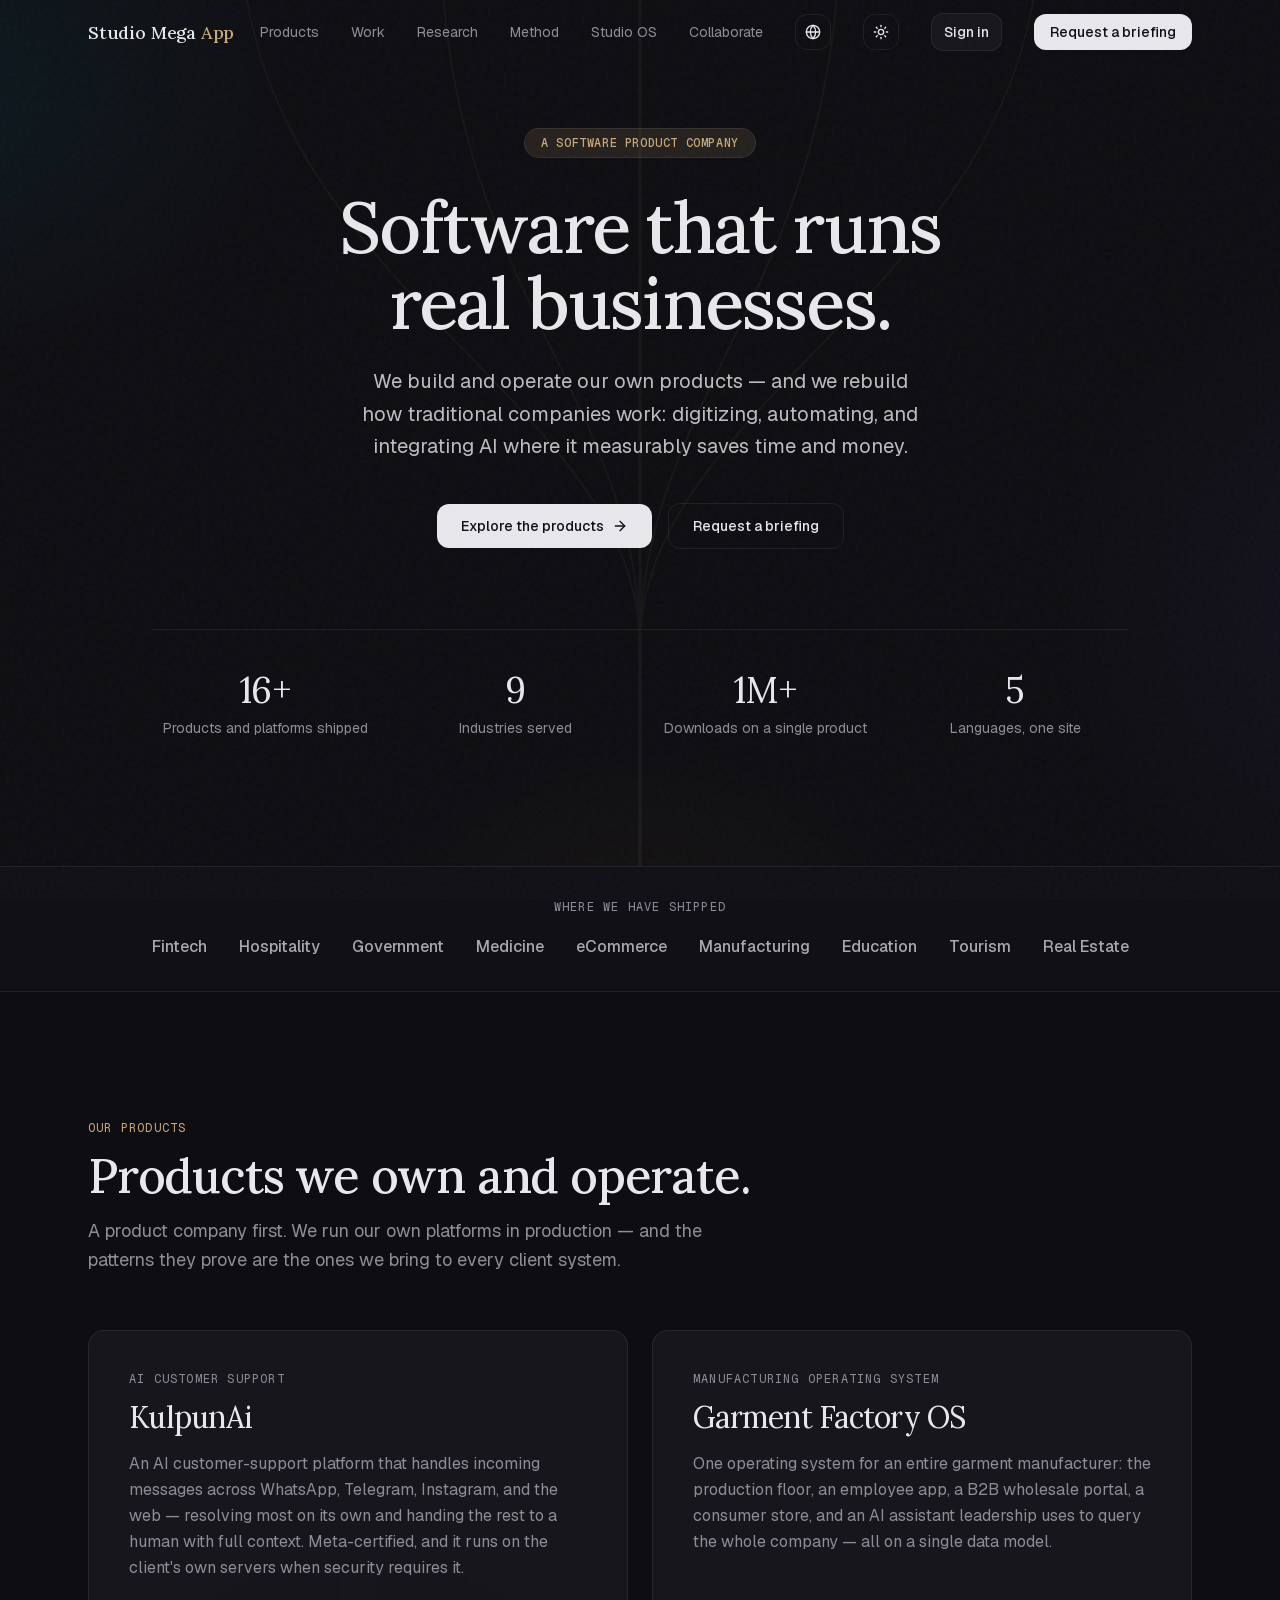
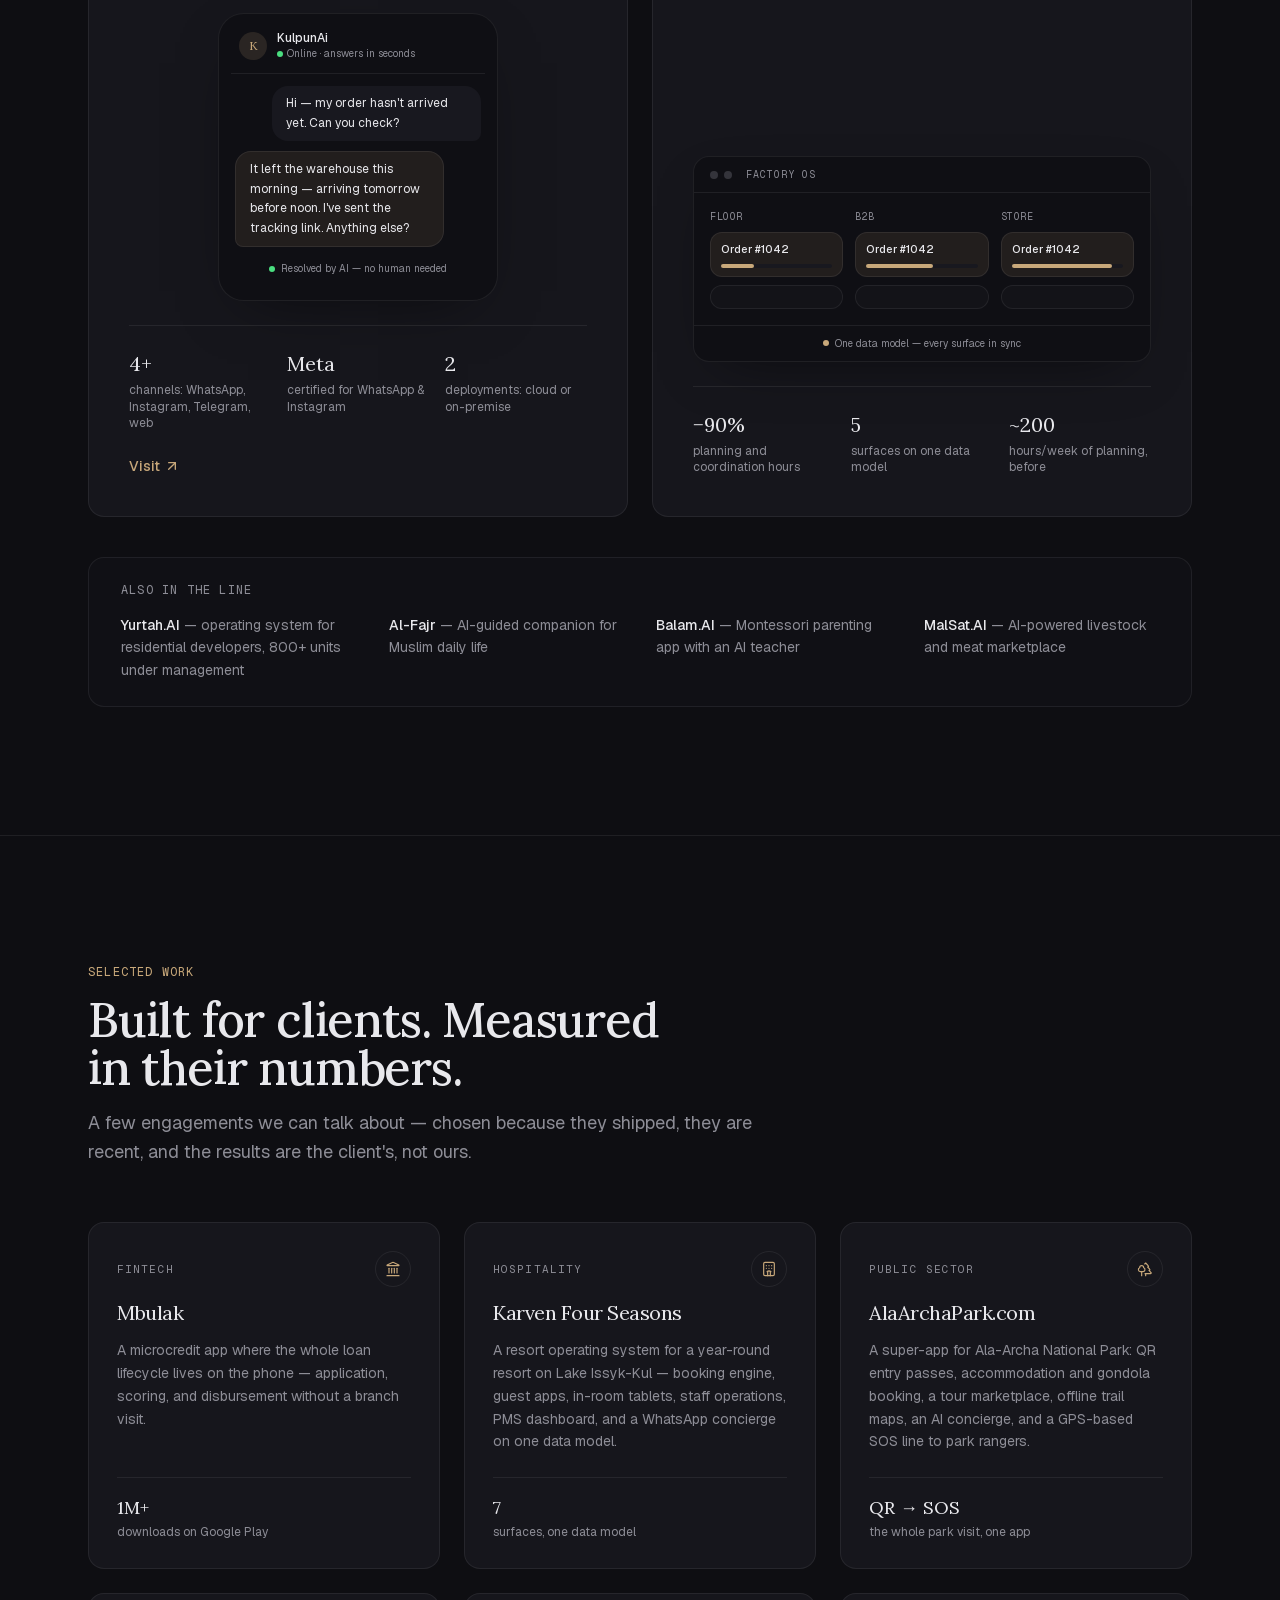
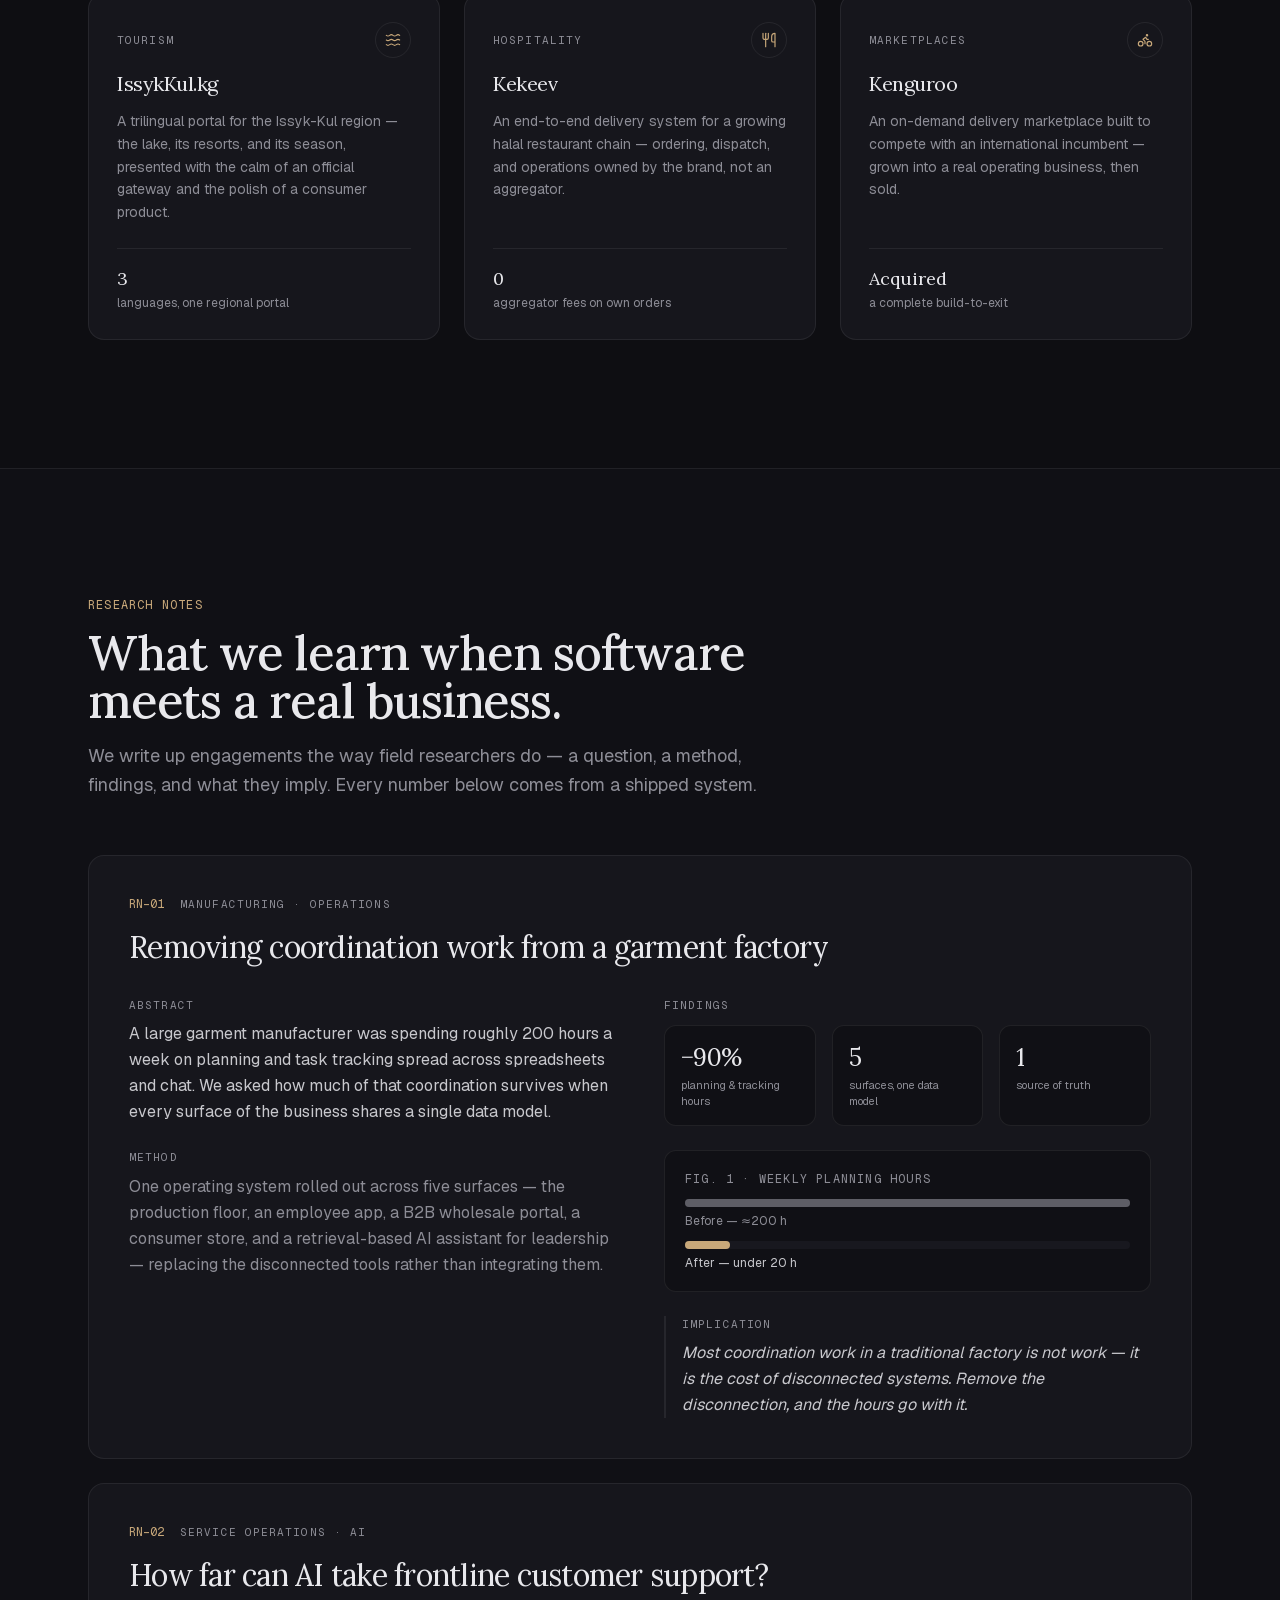
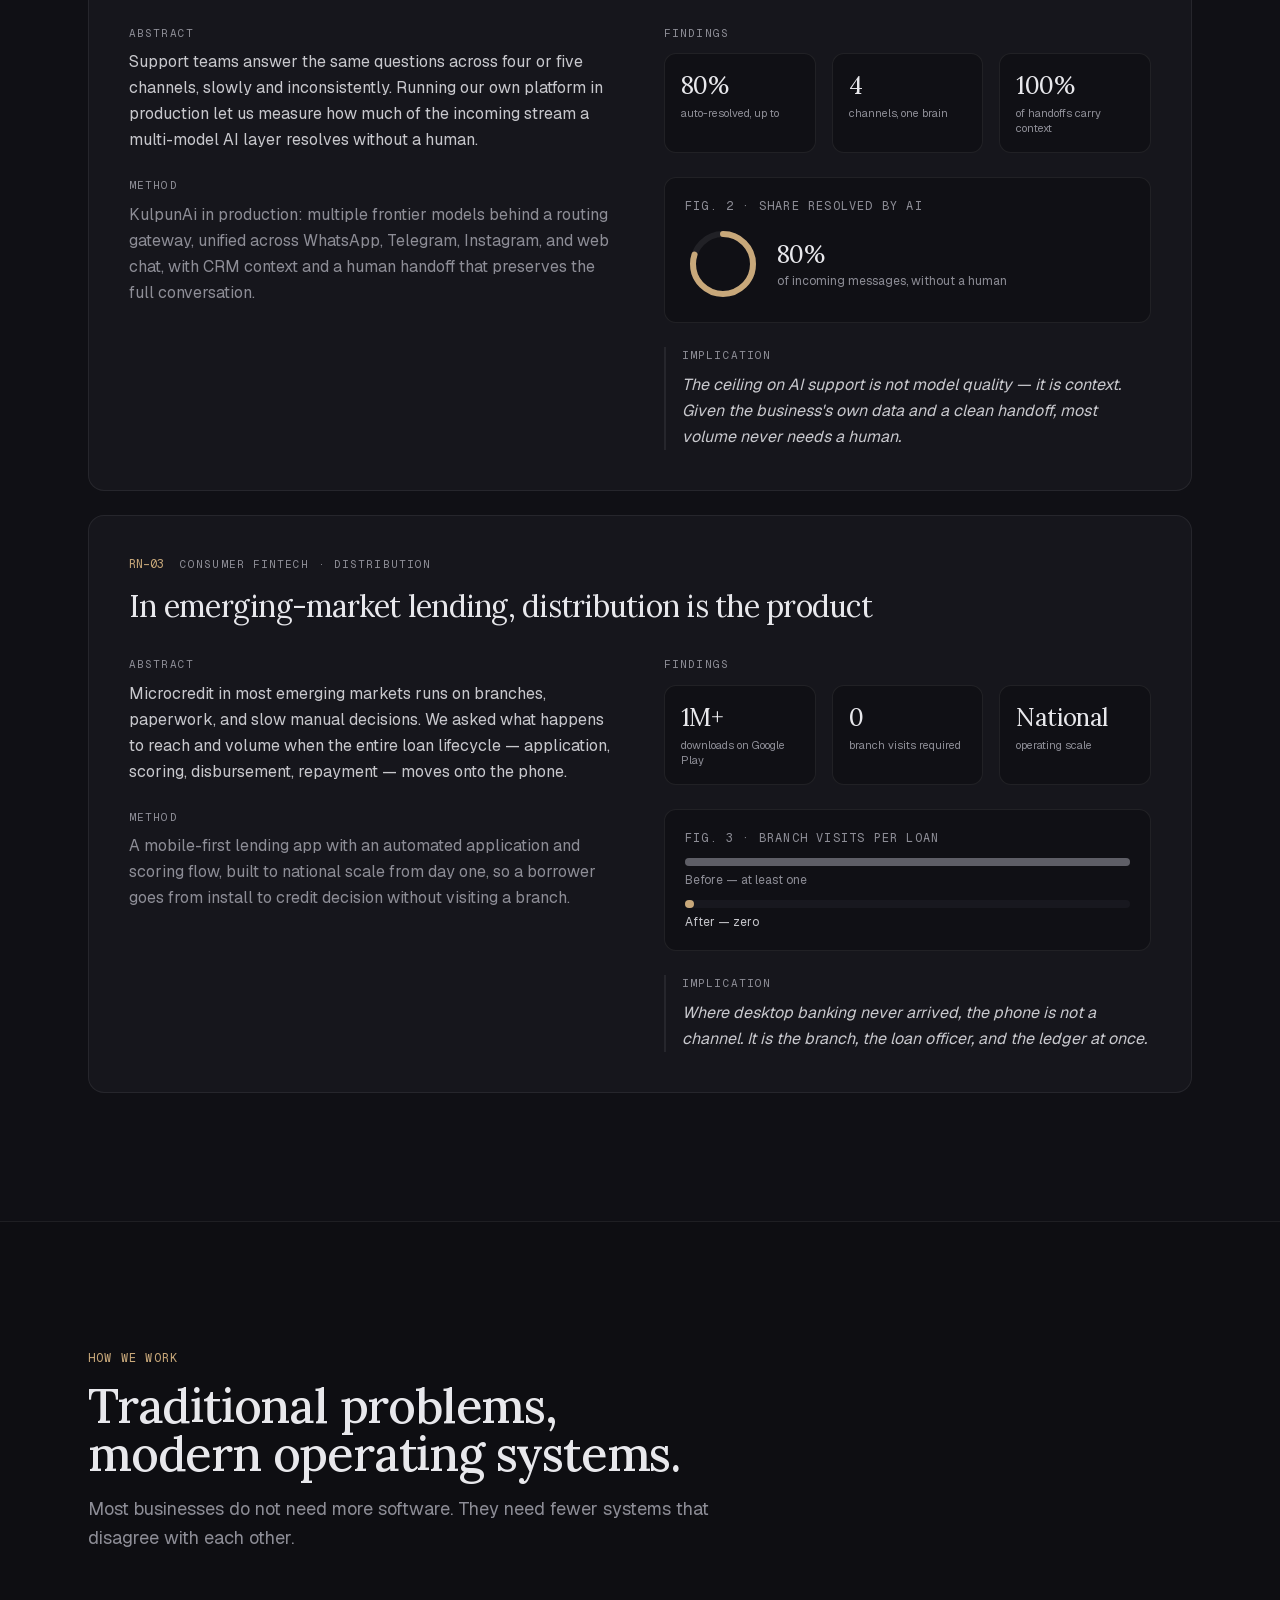
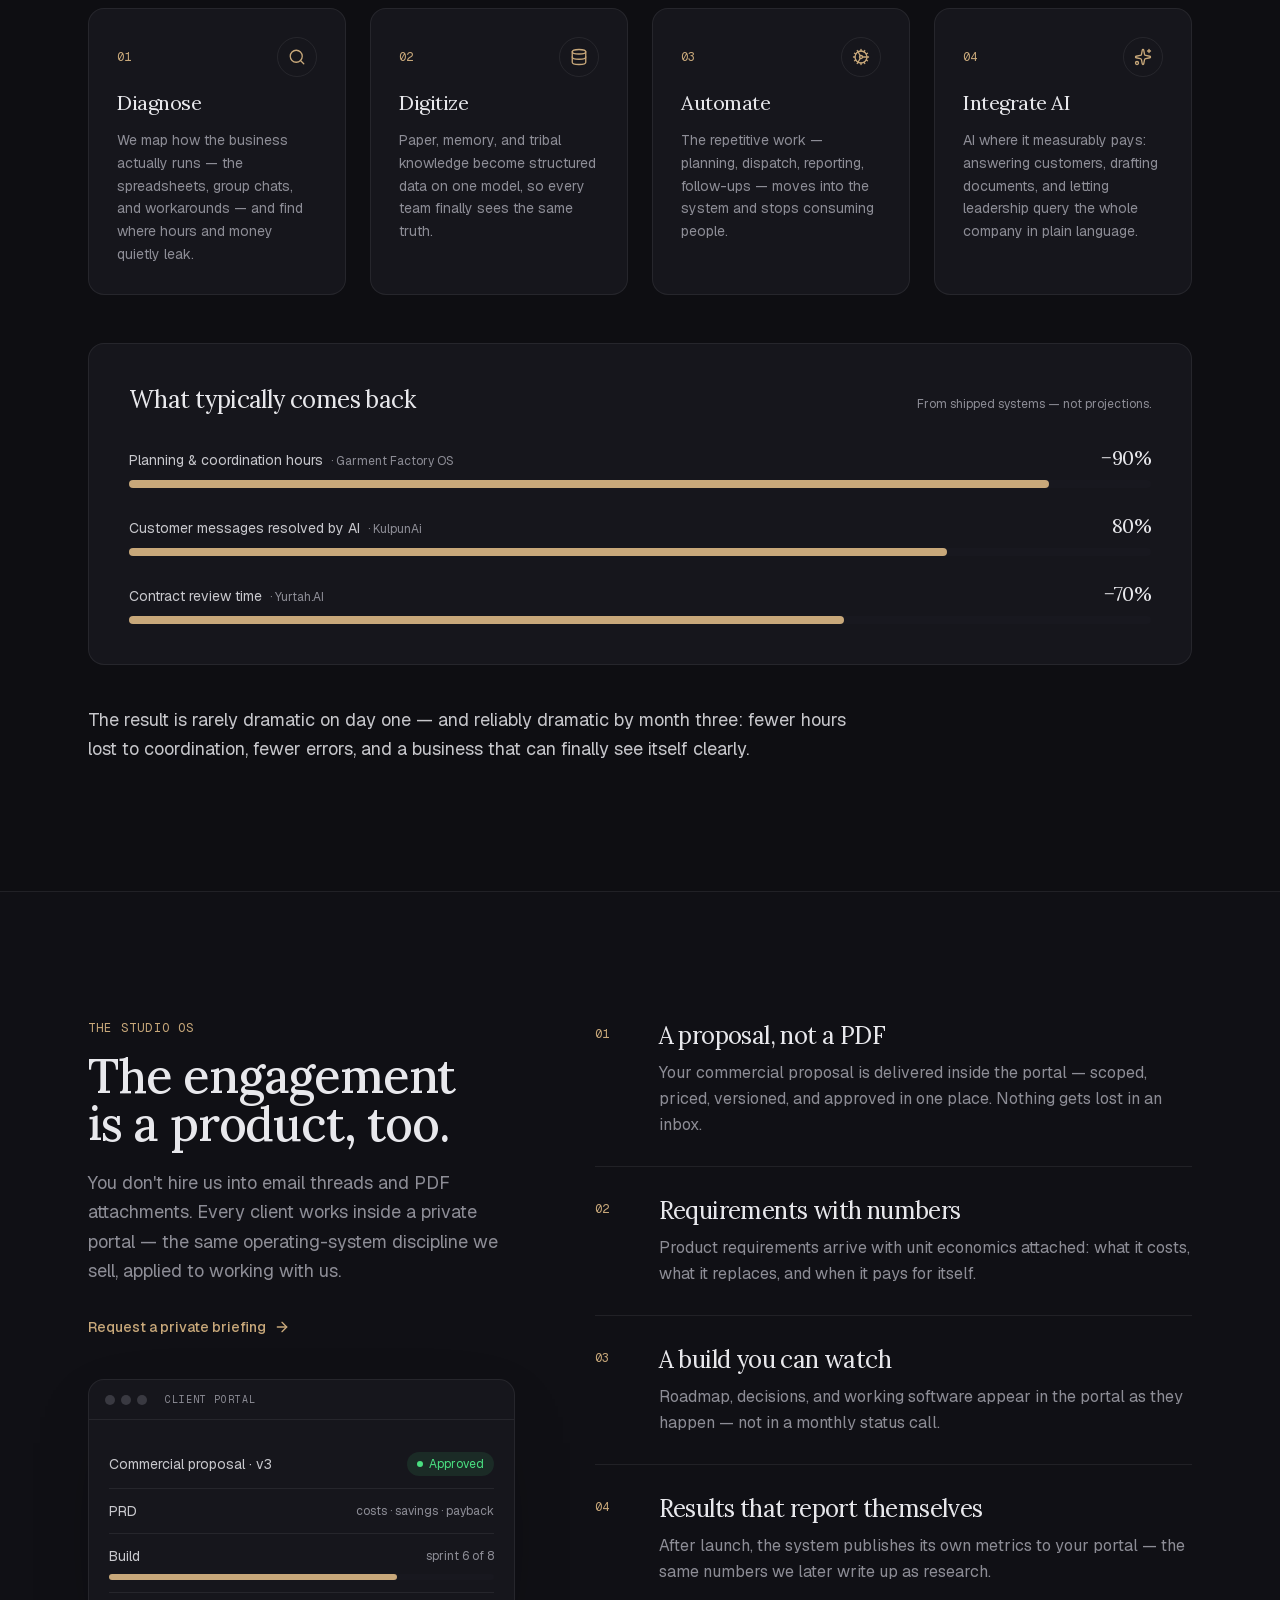
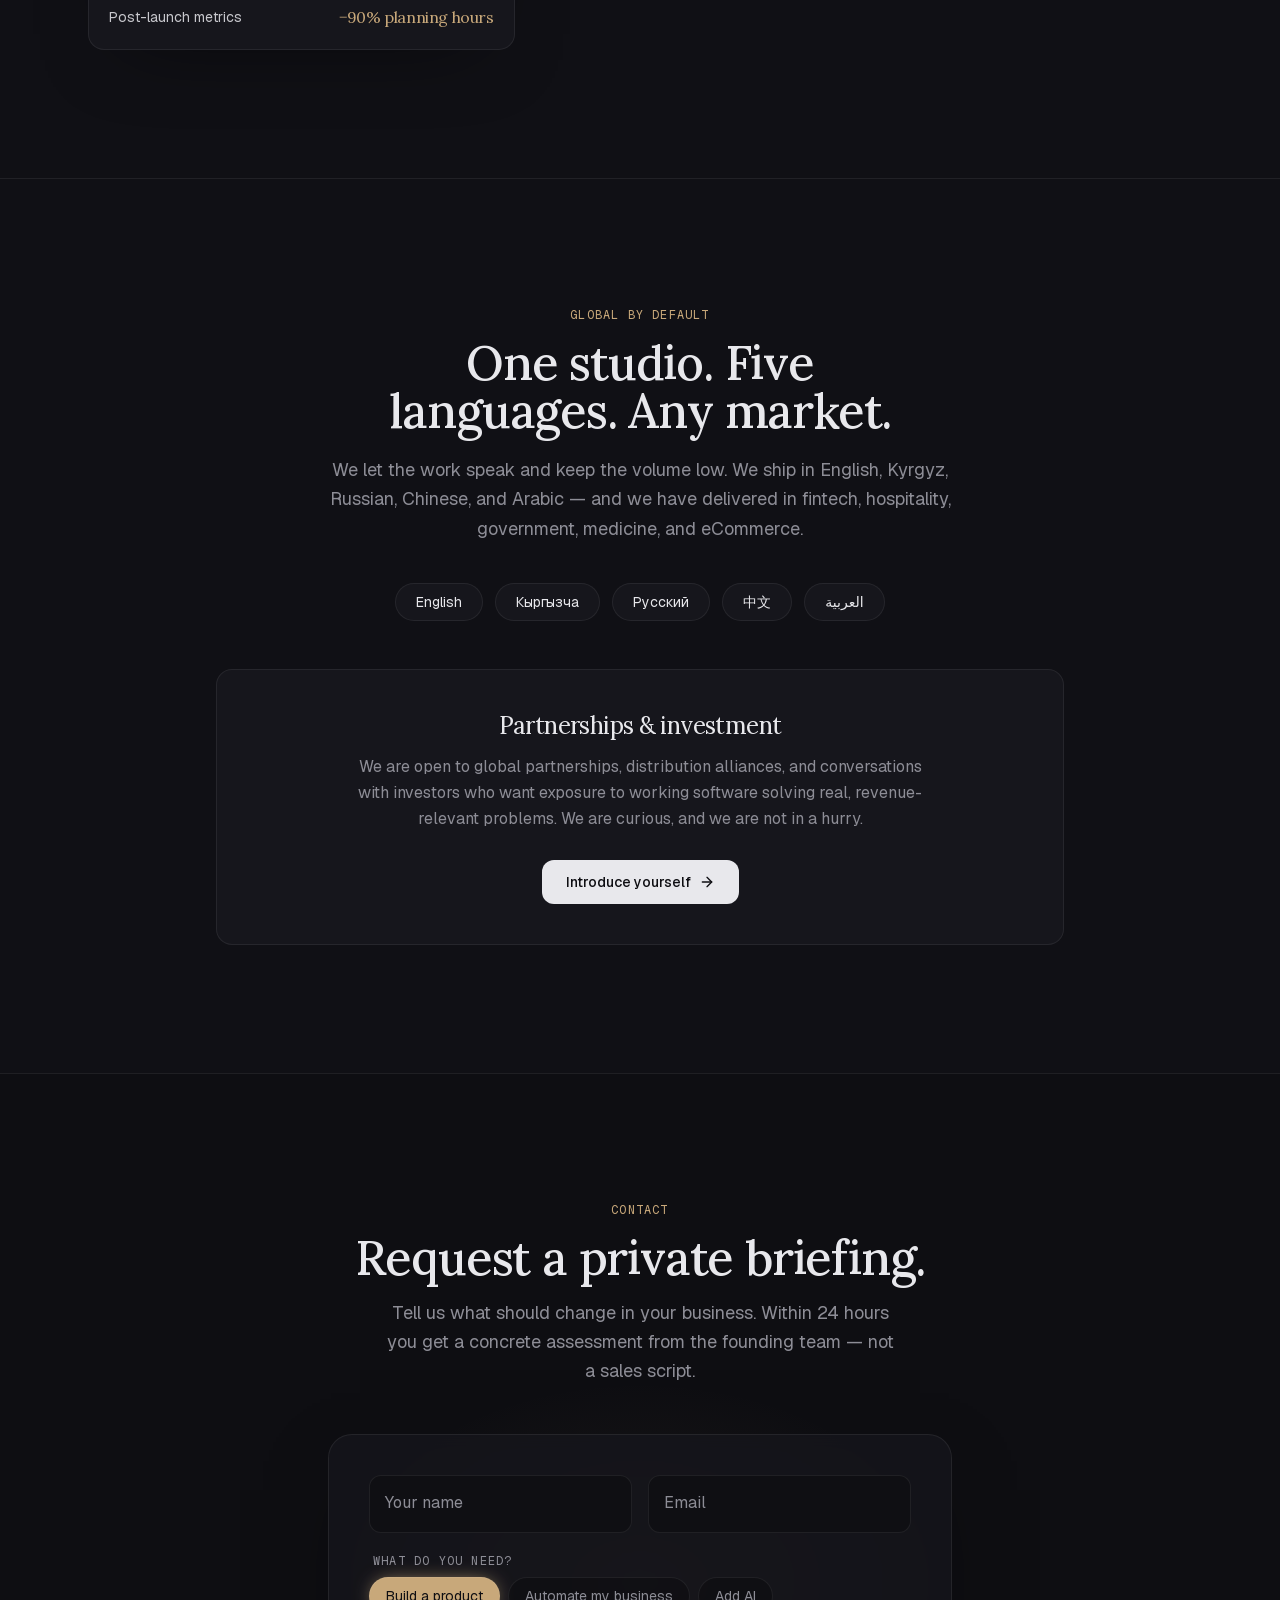
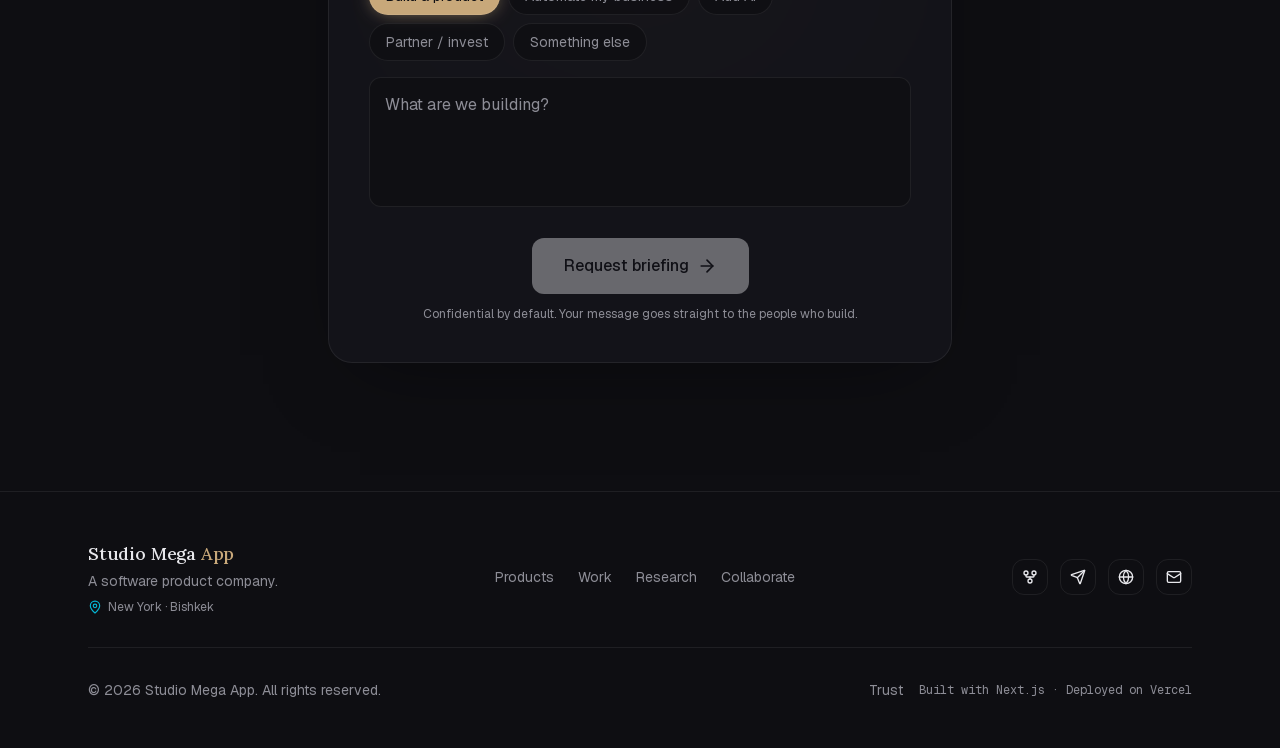
==== commit eafe19b7: "Brand identity: mark, OG card, product renderings, hero motif Co-Authored-By: Claude Fable 5 <norepl" ====
--- a/en/index.html
+++ b/en/index.html
@@ -1 +1 @@
-<!DOCTYPE html><html lang="en" dir="ltr" class="geist_e1c77e14-module__9VmjcW__variable geist_mono_6345a343-module__AiHuna__variable lora_10f9dab2-module__GYwaTW__variable h-full antialiased"><head><meta charSet="utf-8"/><meta name="viewport" content="width=device-width, initial-scale=1"/><link rel="preload" href="/_next/static/media/4fa387ec64143e14-s.p.0wkzw~je483f-.woff2" as="font" crossorigin="" type="font/woff2"/><link rel="preload" href="/_next/static/media/5e5dfa9e86f764b8-s.p.0o9~3wzuvo.a_.woff2" as="font" crossorigin="" type="font/woff2"/><link rel="preload" href="/_next/static/media/659720fbcac806cc-s.p.11sf0lfiq6c6p.woff2" as="font" crossorigin="" type="font/woff2"/><link rel="preload" href="/_next/static/media/71fbf9c08529c2a5-s.p.0s73vwibz65qg.woff2" as="font" crossorigin="" type="font/woff2"/><link rel="preload" href="/_next/static/media/797e433ab948586e-s.p.08e28id.o-okb.woff2" as="font" crossorigin="" type="font/woff2"/><link rel="preload" href="/_next/static/media/8a480f0b521d4e75-s.p.0jzbimsg8vl84.woff2" as="font" crossorigin="" type="font/woff2"/><link rel="preload" href="/_next/static/media/8c2eb9ceedecfc8e-s.p.0oeo8epbafgia.woff2" as="font" crossorigin="" type="font/woff2"/><link rel="preload" href="/_next/static/media/caa3a2e1cccd8315-s.p.09~u27dqhyhd6.woff2" as="font" crossorigin="" type="font/woff2"/><link rel="stylesheet" href="/_next/static/chunks/066tcoo3f~~na.css" data-precedence="next"/><link rel="stylesheet" href="/_next/static/chunks/0lsqu7s~9x9ux.css" data-precedence="next"/><link rel="preload" as="script" fetchPriority="low" href="/_next/static/chunks/04_4irp13w-i3.js"/><script src="/_next/static/chunks/0bez-h9ml5vyg.js" async=""></script><script src="/_next/static/chunks/0xnqwa6d2t5md.js" async=""></script><script src="/_next/static/chunks/0ocuq__ahlhfw.js" async=""></script><script src="/_next/static/chunks/147waztulgip5.js" async=""></script><script src="/_next/static/chunks/turbopack-0utp4pz0fl~gm.js" async=""></script><script src="/_next/static/chunks/05c23t9ishq20.js" async=""></script><script src="/_next/static/chunks/034wfjuz0qajn.js" async=""></script><script src="/_next/static/chunks/09ukbqfoggvk2.js" async=""></script><script src="/_next/static/chunks/13dcgyqo1m1e3.js" async=""></script><script src="/_next/static/chunks/0dkbz3wiaq8b3.js" async=""></script><script src="/_next/static/chunks/05r_1qjv088oh.js" async=""></script><script src="/_next/static/chunks/0~o~lifizh.n6.js" async=""></script><script src="/_next/static/chunks/0l86_4shyog34.js" async=""></script><script src="/_next/static/chunks/11n60zcj-lmux.js" async=""></script><meta name="next-size-adjust" content=""/><title>Studio Mega App — A Software Product Company</title><meta name="description" content="Studio Mega App is a software product company. We build and operate our own products — KulpunAi and the Garment Factory Operating System — and modernize traditional businesses with software and AI across fintech, hospitality, government, medicine, and eCommerce."/><meta name="author" content="Studio Mega App"/><meta name="keywords" content="software product company,AI integration,business automation,digital transformation,operating system for business,AI customer support,garment factory software,fintech app development,hospitality software,government digital platforms,healthcare software,eCommerce platforms,Studio Mega App"/><meta name="robots" content="index, follow"/><link rel="canonical" href="https://studiomega.app/en"/><link rel="alternate" hrefLang="ky" href="https://studiomega.app/ky"/><link rel="alternate" hrefLang="ru" href="https://studiomega.app/ru"/><link rel="alternate" hrefLang="en" href="https://studiomega.app/en"/><link rel="alternate" hrefLang="zh" href="https://studiomega.app/zh"/><link rel="alternate" hrefLang="ar" href="https://studiomega.app/ar"/><link rel="alternate" hrefLang="x-default" href="https://studiomega.app/en"/><meta property="og:title" content="Studio Mega App — A Software Product Company"/><meta property="og:description" content="We build our own products and rebuild how traditional businesses run — digitizing, automating, and integrating AI where it measurably saves time and money."/><meta property="og:site_name" content="Studio Mega App"/><meta property="og:locale" content="en_US"/><meta property="og:type" content="website"/><meta name="twitter:card" content="summary_large_image"/><meta name="twitter:title" content="Studio Mega App — A Software Product Company"/><meta name="twitter:description" content="Own products. Client operating systems. AI where it measurably pays. English · Кыргызча · Русский · 中文 · العربية."/><link rel="icon" href="/icon.svg?icon.0nl~0xeylv_3i.svg" sizes="any" type="image/svg+xml"/><script src="/_next/static/chunks/03~yq9q893hmn.js" noModule=""></script></head><body class="min-h-full flex flex-col"><div hidden=""><!--$--><!--/$--></div><script>((a,b,c,d,e,f,g,h)=>{let i=document.documentElement,j=["light","dark"];function k(b){var c;(Array.isArray(a)?a:[a]).forEach(a=>{let c="class"===a,d=c&&f?e.map(a=>f[a]||a):e;c?(i.classList.remove(...d),i.classList.add(f&&f[b]?f[b]:b)):i.setAttribute(a,b)}),c=b,h&&j.includes(c)&&(i.style.colorScheme=c)}if(d)k(d);else try{let a=localStorage.getItem(b)||c,d=g&&"system"===a?window.matchMedia("(prefers-color-scheme: dark)").matches?"dark":"light":a;k(d)}catch(a){}})("class","theme","dark",null,["light","dark"],null,false,true)</script><header class="fixed top-0 left-0 right-0 z-40 transition-all duration-300 bg-transparent"><nav class="max-w-6xl mx-auto px-4 sm:px-6 h-16 flex items-center justify-between"><a href="#" class="wordmark hover:text-accent transition-colors">Studio Mega <span class="text-accent">App</span></a><div class="hidden md:flex items-center gap-8"><a href="#products" class="text-sm text-muted-foreground hover:text-foreground transition-colors">Products</a><a href="#work" class="text-sm text-muted-foreground hover:text-foreground transition-colors">Work</a><a href="#research" class="text-sm text-muted-foreground hover:text-foreground transition-colors">Research</a><a href="#method" class="text-sm text-muted-foreground hover:text-foreground transition-colors">Method</a><a href="#os" class="text-sm text-muted-foreground hover:text-foreground transition-colors">Studio OS</a><a href="#contact" class="text-sm text-muted-foreground hover:text-foreground transition-colors">Collaborate</a><div class="relative"><button class="w-9 h-9 flex items-center justify-center rounded-lg border border-border hover:bg-muted transition-colors disabled:opacity-50" aria-label="Language"><svg xmlns="http://www.w3.org/2000/svg" width="24" height="24" viewBox="0 0 24 24" fill="none" stroke="currentColor" stroke-width="2" stroke-linecap="round" stroke-linejoin="round" class="lucide lucide-globe w-4 h-4" aria-hidden="true"><circle cx="12" cy="12" r="10"></circle><path d="M12 2a14.5 14.5 0 0 0 0 20 14.5 14.5 0 0 0 0-20"></path><path d="M2 12h20"></path></svg></button></div><div class="w-9 h-9"></div><a href="/en/portal" class="inline-flex items-center gap-1.5 rounded-lg border border-border bg-card px-3 py-2 text-sm font-medium text-foreground hover:border-accent/50 hover:text-accent transition-colors">Sign in</a><a href="#contact" class="px-4 py-2 text-sm font-medium bg-foreground text-background rounded-lg hover:opacity-85 transition-opacity">Request a briefing</a></div><div class="flex md:hidden items-center gap-3"><div class="relative"><button class="w-9 h-9 flex items-center justify-center rounded-lg border border-border hover:bg-muted transition-colors disabled:opacity-50" aria-label="Language"><svg xmlns="http://www.w3.org/2000/svg" width="24" height="24" viewBox="0 0 24 24" fill="none" stroke="currentColor" stroke-width="2" stroke-linecap="round" stroke-linejoin="round" class="lucide lucide-globe w-4 h-4" aria-hidden="true"><circle cx="12" cy="12" r="10"></circle><path d="M12 2a14.5 14.5 0 0 0 0 20 14.5 14.5 0 0 0 0-20"></path><path d="M2 12h20"></path></svg></button></div><div class="w-9 h-9"></div><button class="w-9 h-9 flex items-center justify-center rounded-lg border border-border hover:bg-muted transition-colors" aria-label="Toggle menu"><svg xmlns="http://www.w3.org/2000/svg" width="24" height="24" viewBox="0 0 24 24" fill="none" stroke="currentColor" stroke-width="2" stroke-linecap="round" stroke-linejoin="round" class="lucide lucide-menu w-4 h-4" aria-hidden="true"><path d="M4 5h16"></path><path d="M4 12h16"></path><path d="M4 19h16"></path></svg></button></div></nav></header><main class="flex-1"><section class="relative min-h-[92vh] flex items-center overflow-hidden"><div class="gradient-mesh"></div><div class="relative z-10 w-full max-w-5xl mx-auto px-4 sm:px-6 py-32 text-center"><div style="opacity:0;transform:translateY(16px)"><span class="inline-flex items-center gap-2 px-4 py-1.5 text-xs font-mono font-medium tracking-wider uppercase text-accent bg-accent-glow border border-accent/20 rounded-full">A software product company</span></div><h1 class="mt-8 font-serif text-4xl sm:text-6xl md:text-7xl font-medium tracking-tight leading-[1.05] text-balance" style="opacity:0;transform:translateY(16px)">Software that runs real businesses.</h1><p class="mt-6 mx-auto max-w-2xl text-lg sm:text-xl text-foreground/80 leading-relaxed text-balance">We build and operate our own products — and we rebuild how traditional companies work: digitizing, automating, and integrating AI where it measurably saves time and money.</p><div class="mt-10 flex flex-col sm:flex-row items-center justify-center gap-4" style="opacity:0;transform:translateY(16px)"><a href="#products" class="relative inline-flex items-center justify-center gap-2 group px-6 py-3 text-sm font-medium bg-foreground text-background rounded-lg hover:opacity-90 transition-opacity" style="transform:none">Explore the products<svg xmlns="http://www.w3.org/2000/svg" width="24" height="24" viewBox="0 0 24 24" fill="none" stroke="currentColor" stroke-width="2" stroke-linecap="round" stroke-linejoin="round" class="lucide lucide-arrow-right w-4 h-4 group-hover:translate-x-0.5 transition-transform rtl:rotate-180" aria-hidden="true"><path d="M5 12h14"></path><path d="m12 5 7 7-7 7"></path></svg></a><a href="#contact" class="relative inline-flex items-center justify-center gap-2 px-6 py-3 text-sm font-medium border border-border rounded-lg hover:bg-muted transition-colors" style="transform:none">Request a briefing</a></div><dl class="mt-20 grid grid-cols-2 md:grid-cols-4 gap-x-6 gap-y-10 border-t border-border pt-10" style="opacity:0"><div><dd class="font-serif text-3xl sm:text-4xl tracking-tight">16+</dd><dt class="mt-2 text-xs sm:text-sm text-muted-foreground">Products and platforms shipped</dt></div><div><dd class="font-serif text-3xl sm:text-4xl tracking-tight">9</dd><dt class="mt-2 text-xs sm:text-sm text-muted-foreground">Industries served</dt></div><div><dd class="font-serif text-3xl sm:text-4xl tracking-tight">1M+</dd><dt class="mt-2 text-xs sm:text-sm text-muted-foreground">Downloads on a single product</dt></div><div><dd class="font-serif text-3xl sm:text-4xl tracking-tight">5</dd><dt class="mt-2 text-xs sm:text-sm text-muted-foreground">Languages, one site</dt></div></dl></div></section><section class="border-y border-border bg-card/40"><div class="max-w-6xl mx-auto px-4 sm:px-6 py-8"><p class="text-center text-xs font-mono uppercase tracking-widest text-muted-foreground">Where we have shipped</p><ul class="mt-5 flex flex-wrap justify-center gap-x-8 gap-y-3"><li class="text-sm sm:text-base text-foreground/70 font-medium">Fintech</li><li class="text-sm sm:text-base text-foreground/70 font-medium">Hospitality</li><li class="text-sm sm:text-base text-foreground/70 font-medium">Government</li><li class="text-sm sm:text-base text-foreground/70 font-medium">Medicine</li><li class="text-sm sm:text-base text-foreground/70 font-medium">eCommerce</li><li class="text-sm sm:text-base text-foreground/70 font-medium">Manufacturing</li><li class="text-sm sm:text-base text-foreground/70 font-medium">Education</li><li class="text-sm sm:text-base text-foreground/70 font-medium">Tourism</li><li class="text-sm sm:text-base text-foreground/70 font-medium">Real Estate</li></ul></div></section><section id="products" class="relative py-24 sm:py-32"><div class="max-w-6xl mx-auto px-4 sm:px-6"><p class="text-xs font-mono uppercase tracking-widest text-accent">Our products</p><h2 class="mt-4 font-serif text-3xl sm:text-5xl font-medium tracking-tight max-w-2xl text-balance">Products we own and operate.</h2><p class="mt-4 max-w-2xl text-base sm:text-lg text-muted-foreground leading-relaxed">A product company first. We run our own platforms in production — and the patterns they prove are the ones we bring to every client system.</p><div class="mt-14 grid gap-6 lg:grid-cols-2"><article class="group relative flex flex-col rounded-2xl border border-border bg-card p-8 sm:p-10 hover:bg-card-hover transition-colors" style="opacity:0;transform:translateY(24px)"><p class="text-xs font-mono uppercase tracking-widest text-muted-foreground">AI customer support</p><h3 class="mt-3 font-serif text-2xl sm:text-3xl tracking-tight">KulpunAi</h3><p class="mt-4 text-sm sm:text-base text-muted-foreground leading-relaxed flex-1">An AI customer-support platform that handles incoming messages across WhatsApp, Telegram, Instagram, and the web — resolving most on its own and handing the rest to a human with full context. Meta-certified, and it runs on the client&#x27;s own servers when security requires it.</p><div class="mt-8 rounded-xl border border-border bg-background/40 p-5"><figure class="flex items-center gap-4"><svg width="76" height="76" viewBox="0 0 76 76" class="-rotate-90 shrink-0"><circle cx="38" cy="38" r="30" fill="none" stroke="var(--border)" stroke-width="6"></circle><circle cx="38" cy="38" r="30" fill="none" stroke="var(--accent)" stroke-width="6" stroke-linecap="round" stroke-dasharray="188.49555921538757" stroke-dashoffset="188.49555921538757"></circle></svg><figcaption><span class="block font-serif text-2xl tracking-tight">80%</span><span class="mt-0.5 block text-xs text-muted-foreground leading-snug">of incoming messages resolved without a human, in production</span></figcaption></figure></div><dl class="mt-6 grid grid-cols-3 gap-4 border-t border-border pt-6"><div><dd class="font-serif text-lg sm:text-xl">4+</dd><dt class="mt-1 text-[11px] sm:text-xs text-muted-foreground leading-snug">channels: WhatsApp, Instagram, Telegram, web</dt></div><div><dd class="font-serif text-lg sm:text-xl">Meta</dd><dt class="mt-1 text-[11px] sm:text-xs text-muted-foreground leading-snug">certified for WhatsApp &amp; Instagram</dt></div><div><dd class="font-serif text-lg sm:text-xl">2</dd><dt class="mt-1 text-[11px] sm:text-xs text-muted-foreground leading-snug">deployments: cloud or on-premise</dt></div></dl><a href="https://kulpunai.com" target="_blank" rel="noopener noreferrer" class="mt-6 inline-flex items-center gap-1 text-sm font-medium text-accent hover:underline">Visit<svg xmlns="http://www.w3.org/2000/svg" width="24" height="24" viewBox="0 0 24 24" fill="none" stroke="currentColor" stroke-width="2" stroke-linecap="round" stroke-linejoin="round" class="lucide lucide-arrow-up-right w-4 h-4 rtl:-scale-x-100" aria-hidden="true"><path d="M7 7h10v10"></path><path d="M7 17 17 7"></path></svg><span class="absolute inset-0" aria-hidden="true"></span></a></article><article class="group relative flex flex-col rounded-2xl border border-border bg-card p-8 sm:p-10 hover:bg-card-hover transition-colors" style="opacity:0;transform:translateY(24px)"><p class="text-xs font-mono uppercase tracking-widest text-muted-foreground">Manufacturing operating system</p><h3 class="mt-3 font-serif text-2xl sm:text-3xl tracking-tight">Garment Factory OS</h3><p class="mt-4 text-sm sm:text-base text-muted-foreground leading-relaxed flex-1">One operating system for an entire garment manufacturer: the production floor, an employee app, a B2B wholesale portal, a consumer store, and an AI assistant leadership uses to query the whole company — all on a single data model.</p><div class="mt-8 rounded-xl border border-border bg-background/40 p-5"><figure><figcaption class="text-xs font-mono uppercase tracking-widest text-muted-foreground">Weekly planning &amp; coordination hours</figcaption><div class="mt-3 space-y-3"><div><div class="h-2 rounded-full bg-muted-foreground/25"><div class="h-2 rounded-full bg-muted-foreground/50" style="width:0px"></div></div><span class="mt-1.5 block text-xs text-muted-foreground">Before — ≈200 h/week</span></div><div><div class="h-2 rounded-full bg-muted"><div class="h-2 rounded-full bg-accent" style="width:0px"></div></div><span class="mt-1.5 block text-xs text-foreground/85">After — under 20 h/week</span></div></div></figure></div><dl class="mt-6 grid grid-cols-3 gap-4 border-t border-border pt-6"><div><dd class="font-serif text-lg sm:text-xl">−90%</dd><dt class="mt-1 text-[11px] sm:text-xs text-muted-foreground leading-snug">planning and coordination hours</dt></div><div><dd class="font-serif text-lg sm:text-xl">5</dd><dt class="mt-1 text-[11px] sm:text-xs text-muted-foreground leading-snug">surfaces on one data model</dt></div><div><dd class="font-serif text-lg sm:text-xl">~200</dd><dt class="mt-1 text-[11px] sm:text-xs text-muted-foreground leading-snug">hours/week of planning, before</dt></div></dl></article></div><div class="mt-10 rounded-2xl border border-border bg-card/40 px-6 py-6 sm:px-8"><p class="text-xs font-mono uppercase tracking-widest text-muted-foreground">Also in the line</p><ul class="mt-4 grid gap-x-8 gap-y-3 sm:grid-cols-2 lg:grid-cols-4"><li class="text-sm leading-relaxed"><span class="font-medium">Yurtah.AI</span><span class="text-muted-foreground"> — <!-- -->operating system for residential developers, 800+ units under management</span></li><li class="text-sm leading-relaxed"><span class="font-medium">Al-Fajr</span><span class="text-muted-foreground"> — <!-- -->AI-guided companion for Muslim daily life</span></li><li class="text-sm leading-relaxed"><span class="font-medium">Balam.AI</span><span class="text-muted-foreground"> — <!-- -->Montessori parenting app with an AI teacher</span></li><li class="text-sm leading-relaxed"><span class="font-medium">MalSat.AI</span><span class="text-muted-foreground"> — <!-- -->AI-powered livestock and meat marketplace</span></li></ul></div></div></section><section id="work" class="relative py-24 sm:py-32 border-t border-border"><div class="max-w-6xl mx-auto px-4 sm:px-6"><p class="text-xs font-mono uppercase tracking-widest text-accent">Selected work</p><h2 class="mt-4 font-serif text-3xl sm:text-5xl font-medium tracking-tight max-w-2xl text-balance">Built for clients. Measured in their numbers.</h2><p class="mt-4 max-w-2xl text-base sm:text-lg text-muted-foreground leading-relaxed">A few engagements we can talk about — chosen because they shipped, they are recent, and the results are the client&#x27;s, not ours.</p><div class="mt-14 grid gap-6 sm:grid-cols-2 lg:grid-cols-3"><article class="flex flex-col rounded-2xl border border-border bg-card p-7 hover:bg-card-hover transition-colors" style="opacity:0;transform:translateY(24px)"><div class="flex items-center justify-between gap-3"><p class="text-[11px] font-mono uppercase tracking-widest text-muted-foreground">Fintech</p><span class="flex h-9 w-9 items-center justify-center rounded-full border border-border text-accent"><svg xmlns="http://www.w3.org/2000/svg" width="24" height="24" viewBox="0 0 24 24" fill="none" stroke="currentColor" stroke-width="1.75" stroke-linecap="round" stroke-linejoin="round" class="lucide lucide-landmark h-4 w-4" aria-hidden="true"><path d="M10 18v-7"></path><path d="M11.12 2.198a2 2 0 0 1 1.76.006l7.866 3.847c.476.233.31.949-.22.949H3.474c-.53 0-.695-.716-.22-.949z"></path><path d="M14 18v-7"></path><path d="M18 18v-7"></path><path d="M3 22h18"></path><path d="M6 18v-7"></path></svg></span></div><h3 class="mt-3 font-serif text-xl tracking-tight">Mbulak</h3><p class="mt-3 text-sm text-muted-foreground leading-relaxed flex-1">A microcredit app where the whole loan lifecycle lives on the phone — application, scoring, and disbursement without a branch visit.</p><div class="mt-6 border-t border-border pt-4"><p class="font-serif text-lg">1M+</p><p class="mt-0.5 text-xs text-muted-foreground">downloads on Google Play</p></div></article><article class="flex flex-col rounded-2xl border border-border bg-card p-7 hover:bg-card-hover transition-colors" style="opacity:0;transform:translateY(24px)"><div class="flex items-center justify-between gap-3"><p class="text-[11px] font-mono uppercase tracking-widest text-muted-foreground">Hospitality</p><span class="flex h-9 w-9 items-center justify-center rounded-full border border-border text-accent"><svg xmlns="http://www.w3.org/2000/svg" width="24" height="24" viewBox="0 0 24 24" fill="none" stroke="currentColor" stroke-width="1.75" stroke-linecap="round" stroke-linejoin="round" class="lucide lucide-hotel h-4 w-4" aria-hidden="true"><path d="M10 22v-6.57"></path><path d="M12 11h.01"></path><path d="M12 7h.01"></path><path d="M14 15.43V22"></path><path d="M15 16a5 5 0 0 0-6 0"></path><path d="M16 11h.01"></path><path d="M16 7h.01"></path><path d="M8 11h.01"></path><path d="M8 7h.01"></path><rect x="4" y="2" width="16" height="20" rx="2"></rect></svg></span></div><h3 class="mt-3 font-serif text-xl tracking-tight">Karven Four Seasons</h3><p class="mt-3 text-sm text-muted-foreground leading-relaxed flex-1">A resort operating system for a year-round resort on Lake Issyk-Kul — booking engine, guest apps, in-room tablets, staff operations, PMS dashboard, and a WhatsApp concierge on one data model.</p><div class="mt-6 border-t border-border pt-4"><p class="font-serif text-lg">7</p><p class="mt-0.5 text-xs text-muted-foreground">surfaces, one data model</p></div></article><article class="flex flex-col rounded-2xl border border-border bg-card p-7 hover:bg-card-hover transition-colors" style="opacity:0;transform:translateY(24px)"><div class="flex items-center justify-between gap-3"><p class="text-[11px] font-mono uppercase tracking-widest text-muted-foreground">Public sector</p><span class="flex h-9 w-9 items-center justify-center rounded-full border border-border text-accent"><svg xmlns="http://www.w3.org/2000/svg" width="24" height="24" viewBox="0 0 24 24" fill="none" stroke="currentColor" stroke-width="1.75" stroke-linecap="round" stroke-linejoin="round" class="lucide lucide-trees h-4 w-4" aria-hidden="true"><path d="M10 10v.2A3 3 0 0 1 8.9 16H5a3 3 0 0 1-1-5.8V10a3 3 0 0 1 6 0Z"></path><path d="M7 16v6"></path><path d="M13 19v3"></path><path d="M12 19h8.3a1 1 0 0 0 .7-1.7L18 14h.3a1 1 0 0 0 .7-1.7L16 9h.2a1 1 0 0 0 .8-1.7L13 3l-1.4 1.5"></path></svg></span></div><h3 class="mt-3 font-serif text-xl tracking-tight">AlaArchaPark.com</h3><p class="mt-3 text-sm text-muted-foreground leading-relaxed flex-1">A super-app for Ala-Archa National Park: QR entry passes, accommodation and gondola booking, a tour marketplace, offline trail maps, an AI concierge, and a GPS-based SOS line to park rangers.</p><div class="mt-6 border-t border-border pt-4"><p class="font-serif text-lg">QR → SOS</p><p class="mt-0.5 text-xs text-muted-foreground">the whole park visit, one app</p></div></article><article class="flex flex-col rounded-2xl border border-border bg-card p-7 hover:bg-card-hover transition-colors" style="opacity:0;transform:translateY(24px)"><div class="flex items-center justify-between gap-3"><p class="text-[11px] font-mono uppercase tracking-widest text-muted-foreground">Tourism</p><span class="flex h-9 w-9 items-center justify-center rounded-full border border-border text-accent"><svg xmlns="http://www.w3.org/2000/svg" width="24" height="24" viewBox="0 0 24 24" fill="none" stroke="currentColor" stroke-width="1.75" stroke-linecap="round" stroke-linejoin="round" class="lucide lucide-waves-horizontal h-4 w-4" aria-hidden="true"><path d="M2 12q2.5 2 5 0t5 0 5 0 5 0"></path><path d="M2 19q2.5 2 5 0t5 0 5 0 5 0"></path><path d="M2 5q2.5 2 5 0t5 0 5 0 5 0"></path></svg></span></div><h3 class="mt-3 font-serif text-xl tracking-tight">IssykKul.kg</h3><p class="mt-3 text-sm text-muted-foreground leading-relaxed flex-1">A trilingual portal for the Issyk-Kul region — the lake, its resorts, and its season, presented with the calm of an official gateway and the polish of a consumer product.</p><div class="mt-6 border-t border-border pt-4"><p class="font-serif text-lg">3</p><p class="mt-0.5 text-xs text-muted-foreground">languages, one regional portal</p></div></article><article class="flex flex-col rounded-2xl border border-border bg-card p-7 hover:bg-card-hover transition-colors" style="opacity:0;transform:translateY(24px)"><div class="flex items-center justify-between gap-3"><p class="text-[11px] font-mono uppercase tracking-widest text-muted-foreground">Hospitality</p><span class="flex h-9 w-9 items-center justify-center rounded-full border border-border text-accent"><svg xmlns="http://www.w3.org/2000/svg" width="24" height="24" viewBox="0 0 24 24" fill="none" stroke="currentColor" stroke-width="1.75" stroke-linecap="round" stroke-linejoin="round" class="lucide lucide-utensils h-4 w-4" aria-hidden="true"><path d="M3 2v7c0 1.1.9 2 2 2h4a2 2 0 0 0 2-2V2"></path><path d="M7 2v20"></path><path d="M21 15V2a5 5 0 0 0-5 5v6c0 1.1.9 2 2 2h3Zm0 0v7"></path></svg></span></div><h3 class="mt-3 font-serif text-xl tracking-tight">Kekeev</h3><p class="mt-3 text-sm text-muted-foreground leading-relaxed flex-1">An end-to-end delivery system for a growing halal restaurant chain — ordering, dispatch, and operations owned by the brand, not an aggregator.</p><div class="mt-6 border-t border-border pt-4"><p class="font-serif text-lg">0</p><p class="mt-0.5 text-xs text-muted-foreground">aggregator fees on own orders</p></div></article><article class="flex flex-col rounded-2xl border border-border bg-card p-7 hover:bg-card-hover transition-colors" style="opacity:0;transform:translateY(24px)"><div class="flex items-center justify-between gap-3"><p class="text-[11px] font-mono uppercase tracking-widest text-muted-foreground">Marketplaces</p><span class="flex h-9 w-9 items-center justify-center rounded-full border border-border text-accent"><svg xmlns="http://www.w3.org/2000/svg" width="24" height="24" viewBox="0 0 24 24" fill="none" stroke="currentColor" stroke-width="1.75" stroke-linecap="round" stroke-linejoin="round" class="lucide lucide-bike h-4 w-4" aria-hidden="true"><circle cx="18.5" cy="17.5" r="3.5"></circle><circle cx="5.5" cy="17.5" r="3.5"></circle><circle cx="15" cy="5" r="1"></circle><path d="M12 17.5V14l-3-3 4-3 2 3h2"></path></svg></span></div><h3 class="mt-3 font-serif text-xl tracking-tight">Kenguroo</h3><p class="mt-3 text-sm text-muted-foreground leading-relaxed flex-1">An on-demand delivery marketplace built to compete with an international incumbent — grown into a real operating business, then sold.</p><div class="mt-6 border-t border-border pt-4"><p class="font-serif text-lg">Acquired</p><p class="mt-0.5 text-xs text-muted-foreground">a complete build-to-exit</p></div></article></div></div></section><section id="research" class="relative py-24 sm:py-32 border-t border-border bg-card/30"><div class="max-w-6xl mx-auto px-4 sm:px-6"><p class="text-xs font-mono uppercase tracking-widest text-accent">Research notes</p><h2 class="mt-4 font-serif text-3xl sm:text-5xl font-medium tracking-tight max-w-2xl text-balance">What we learn when software meets a real business.</h2><p class="mt-4 max-w-2xl text-base sm:text-lg text-muted-foreground leading-relaxed">We write up engagements the way field researchers do — a question, a method, findings, and what they imply. Every number below comes from a shipped system.</p><div class="mt-14 space-y-6"><article class="rounded-2xl border border-border bg-card p-8 sm:p-10" style="opacity:0;transform:translateY(24px)"><header class="flex flex-wrap items-baseline gap-x-4 gap-y-2"><span class="font-mono text-xs text-accent">RN–01</span><span class="text-[11px] font-mono uppercase tracking-widest text-muted-foreground">Manufacturing · Operations</span></header><h3 class="mt-4 font-serif text-2xl sm:text-3xl tracking-tight max-w-3xl text-balance">Removing coordination work from a garment factory</h3><div class="mt-8 grid gap-8 lg:grid-cols-[1fr_1fr] lg:gap-12"><div class="space-y-6"><div><h4 class="text-[11px] font-mono uppercase tracking-widest text-muted-foreground">Abstract</h4><p class="mt-2 text-sm sm:text-base leading-relaxed text-foreground/85">A large garment manufacturer was spending roughly 200 hours a week on planning and task tracking spread across spreadsheets and chat. We asked how much of that coordination survives when every surface of the business shares a single data model.</p></div><div><h4 class="text-[11px] font-mono uppercase tracking-widest text-muted-foreground">Method</h4><p class="mt-2 text-sm sm:text-base leading-relaxed text-muted-foreground">One operating system rolled out across five surfaces — the production floor, an employee app, a B2B wholesale portal, a consumer store, and a retrieval-based AI assistant for leadership — replacing the disconnected tools rather than integrating them.</p></div></div><div class="flex flex-col justify-between gap-6"><div><h4 class="text-[11px] font-mono uppercase tracking-widest text-muted-foreground">Findings</h4><dl class="mt-3 grid grid-cols-3 gap-4"><div class="rounded-xl border border-border bg-background/60 p-4"><dd class="font-serif text-xl sm:text-2xl tracking-tight">−90%</dd><dt class="mt-1 text-[11px] text-muted-foreground leading-snug">planning &amp; tracking hours</dt></div><div class="rounded-xl border border-border bg-background/60 p-4"><dd class="font-serif text-xl sm:text-2xl tracking-tight">5</dd><dt class="mt-1 text-[11px] text-muted-foreground leading-snug">surfaces, one data model</dt></div><div class="rounded-xl border border-border bg-background/60 p-4"><dd class="font-serif text-xl sm:text-2xl tracking-tight">1</dd><dt class="mt-1 text-[11px] text-muted-foreground leading-snug">source of truth</dt></div></dl></div><div class="rounded-xl border border-border bg-background/60 p-5"><figure><figcaption class="text-xs font-mono uppercase tracking-widest text-muted-foreground">Fig. 1 · Weekly planning hours</figcaption><div class="mt-3 space-y-3"><div><div class="h-2 rounded-full bg-muted-foreground/25"><div class="h-2 rounded-full bg-muted-foreground/50" style="width:0px"></div></div><span class="mt-1.5 block text-xs text-muted-foreground">Before — ≈200 h</span></div><div><div class="h-2 rounded-full bg-muted"><div class="h-2 rounded-full bg-accent" style="width:0px"></div></div><span class="mt-1.5 block text-xs text-foreground/85">After — under 20 h</span></div></div></figure></div><div class="border-s-2 border-accent/50 ps-4"><h4 class="text-[11px] font-mono uppercase tracking-widest text-muted-foreground">Implication</h4><p class="mt-2 text-sm sm:text-base leading-relaxed italic text-foreground/85">Most coordination work in a traditional factory is not work — it is the cost of disconnected systems. Remove the disconnection, and the hours go with it.</p></div></div></div></article><article class="rounded-2xl border border-border bg-card p-8 sm:p-10" style="opacity:0;transform:translateY(24px)"><header class="flex flex-wrap items-baseline gap-x-4 gap-y-2"><span class="font-mono text-xs text-accent">RN–02</span><span class="text-[11px] font-mono uppercase tracking-widest text-muted-foreground">Service operations · AI</span></header><h3 class="mt-4 font-serif text-2xl sm:text-3xl tracking-tight max-w-3xl text-balance">How far can AI take frontline customer support?</h3><div class="mt-8 grid gap-8 lg:grid-cols-[1fr_1fr] lg:gap-12"><div class="space-y-6"><div><h4 class="text-[11px] font-mono uppercase tracking-widest text-muted-foreground">Abstract</h4><p class="mt-2 text-sm sm:text-base leading-relaxed text-foreground/85">Support teams answer the same questions across four or five channels, slowly and inconsistently. Running our own platform in production let us measure how much of the incoming stream a multi-model AI layer resolves without a human.</p></div><div><h4 class="text-[11px] font-mono uppercase tracking-widest text-muted-foreground">Method</h4><p class="mt-2 text-sm sm:text-base leading-relaxed text-muted-foreground">KulpunAi in production: multiple frontier models behind a routing gateway, unified across WhatsApp, Telegram, Instagram, and web chat, with CRM context and a human handoff that preserves the full conversation.</p></div></div><div class="flex flex-col justify-between gap-6"><div><h4 class="text-[11px] font-mono uppercase tracking-widest text-muted-foreground">Findings</h4><dl class="mt-3 grid grid-cols-3 gap-4"><div class="rounded-xl border border-border bg-background/60 p-4"><dd class="font-serif text-xl sm:text-2xl tracking-tight">80%</dd><dt class="mt-1 text-[11px] text-muted-foreground leading-snug">auto-resolved, up to</dt></div><div class="rounded-xl border border-border bg-background/60 p-4"><dd class="font-serif text-xl sm:text-2xl tracking-tight">4</dd><dt class="mt-1 text-[11px] text-muted-foreground leading-snug">channels, one brain</dt></div><div class="rounded-xl border border-border bg-background/60 p-4"><dd class="font-serif text-xl sm:text-2xl tracking-tight">100%</dd><dt class="mt-1 text-[11px] text-muted-foreground leading-snug">of handoffs carry context</dt></div></dl></div><div class="rounded-xl border border-border bg-background/60 p-5"><div><p class="mb-3 text-xs font-mono uppercase tracking-widest text-muted-foreground">Fig. 2 · Share resolved by AI</p><figure class="flex items-center gap-4"><svg width="76" height="76" viewBox="0 0 76 76" class="-rotate-90 shrink-0"><circle cx="38" cy="38" r="30" fill="none" stroke="var(--border)" stroke-width="6"></circle><circle cx="38" cy="38" r="30" fill="none" stroke="var(--accent)" stroke-width="6" stroke-linecap="round" stroke-dasharray="188.49555921538757" stroke-dashoffset="188.49555921538757"></circle></svg><figcaption><span class="block font-serif text-2xl tracking-tight">80%</span><span class="mt-0.5 block text-xs text-muted-foreground leading-snug">of incoming messages, without a human</span></figcaption></figure></div></div><div class="border-s-2 border-accent/50 ps-4"><h4 class="text-[11px] font-mono uppercase tracking-widest text-muted-foreground">Implication</h4><p class="mt-2 text-sm sm:text-base leading-relaxed italic text-foreground/85">The ceiling on AI support is not model quality — it is context. Given the business&#x27;s own data and a clean handoff, most volume never needs a human.</p></div></div></div></article><article class="rounded-2xl border border-border bg-card p-8 sm:p-10" style="opacity:0;transform:translateY(24px)"><header class="flex flex-wrap items-baseline gap-x-4 gap-y-2"><span class="font-mono text-xs text-accent">RN–03</span><span class="text-[11px] font-mono uppercase tracking-widest text-muted-foreground">Consumer fintech · Distribution</span></header><h3 class="mt-4 font-serif text-2xl sm:text-3xl tracking-tight max-w-3xl text-balance">In emerging-market lending, distribution is the product</h3><div class="mt-8 grid gap-8 lg:grid-cols-[1fr_1fr] lg:gap-12"><div class="space-y-6"><div><h4 class="text-[11px] font-mono uppercase tracking-widest text-muted-foreground">Abstract</h4><p class="mt-2 text-sm sm:text-base leading-relaxed text-foreground/85">Microcredit in most emerging markets runs on branches, paperwork, and slow manual decisions. We asked what happens to reach and volume when the entire loan lifecycle — application, scoring, disbursement, repayment — moves onto the phone.</p></div><div><h4 class="text-[11px] font-mono uppercase tracking-widest text-muted-foreground">Method</h4><p class="mt-2 text-sm sm:text-base leading-relaxed text-muted-foreground">A mobile-first lending app with an automated application and scoring flow, built to national scale from day one, so a borrower goes from install to credit decision without visiting a branch.</p></div></div><div class="flex flex-col justify-between gap-6"><div><h4 class="text-[11px] font-mono uppercase tracking-widest text-muted-foreground">Findings</h4><dl class="mt-3 grid grid-cols-3 gap-4"><div class="rounded-xl border border-border bg-background/60 p-4"><dd class="font-serif text-xl sm:text-2xl tracking-tight">1M+</dd><dt class="mt-1 text-[11px] text-muted-foreground leading-snug">downloads on Google Play</dt></div><div class="rounded-xl border border-border bg-background/60 p-4"><dd class="font-serif text-xl sm:text-2xl tracking-tight">0</dd><dt class="mt-1 text-[11px] text-muted-foreground leading-snug">branch visits required</dt></div><div class="rounded-xl border border-border bg-background/60 p-4"><dd class="font-serif text-xl sm:text-2xl tracking-tight">National</dd><dt class="mt-1 text-[11px] text-muted-foreground leading-snug">operating scale</dt></div></dl></div><div class="rounded-xl border border-border bg-background/60 p-5"><figure><figcaption class="text-xs font-mono uppercase tracking-widest text-muted-foreground">Fig. 3 · Branch visits per loan</figcaption><div class="mt-3 space-y-3"><div><div class="h-2 rounded-full bg-muted-foreground/25"><div class="h-2 rounded-full bg-muted-foreground/50" style="width:0px"></div></div><span class="mt-1.5 block text-xs text-muted-foreground">Before — at least one</span></div><div><div class="h-2 rounded-full bg-muted"><div class="h-2 rounded-full bg-accent" style="width:0px"></div></div><span class="mt-1.5 block text-xs text-foreground/85">After — zero</span></div></div></figure></div><div class="border-s-2 border-accent/50 ps-4"><h4 class="text-[11px] font-mono uppercase tracking-widest text-muted-foreground">Implication</h4><p class="mt-2 text-sm sm:text-base leading-relaxed italic text-foreground/85">Where desktop banking never arrived, the phone is not a channel. It is the branch, the loan officer, and the ledger at once.</p></div></div></div></article></div></div></section><section id="method" class="relative py-24 sm:py-32 border-t border-border"><div class="max-w-6xl mx-auto px-4 sm:px-6"><div class="max-w-2xl"><p class="text-xs font-mono uppercase tracking-widest text-accent">How we work</p><h2 class="mt-4 font-serif text-3xl sm:text-5xl font-medium tracking-tight text-balance">Traditional problems, modern operating systems.</h2><p class="mt-4 text-base sm:text-lg text-muted-foreground leading-relaxed">Most businesses do not need more software. They need fewer systems that disagree with each other.</p></div><ol class="mt-14 grid gap-6 sm:grid-cols-2 lg:grid-cols-4"><li class="rounded-2xl border border-border bg-card p-7" style="opacity:0;transform:translateY(20px)"><div class="flex items-center justify-between"><span class="font-mono text-xs text-accent">01</span><span class="flex h-10 w-10 items-center justify-center rounded-full border border-border text-accent"><svg xmlns="http://www.w3.org/2000/svg" width="24" height="24" viewBox="0 0 24 24" fill="none" stroke="currentColor" stroke-width="1.75" stroke-linecap="round" stroke-linejoin="round" class="lucide lucide-search h-4.5 w-4.5" aria-hidden="true"><path d="m21 21-4.34-4.34"></path><circle cx="11" cy="11" r="8"></circle></svg></span></div><h3 class="mt-3 font-serif text-xl tracking-tight">Diagnose</h3><p class="mt-3 text-sm text-muted-foreground leading-relaxed">We map how the business actually runs — the spreadsheets, group chats, and workarounds — and find where hours and money quietly leak.</p></li><li class="rounded-2xl border border-border bg-card p-7" style="opacity:0;transform:translateY(20px)"><div class="flex items-center justify-between"><span class="font-mono text-xs text-accent">02</span><span class="flex h-10 w-10 items-center justify-center rounded-full border border-border text-accent"><svg xmlns="http://www.w3.org/2000/svg" width="24" height="24" viewBox="0 0 24 24" fill="none" stroke="currentColor" stroke-width="1.75" stroke-linecap="round" stroke-linejoin="round" class="lucide lucide-database h-4.5 w-4.5" aria-hidden="true"><ellipse cx="12" cy="5" rx="9" ry="3"></ellipse><path d="M3 5V19A9 3 0 0 0 21 19V5"></path><path d="M3 12A9 3 0 0 0 21 12"></path></svg></span></div><h3 class="mt-3 font-serif text-xl tracking-tight">Digitize</h3><p class="mt-3 text-sm text-muted-foreground leading-relaxed">Paper, memory, and tribal knowledge become structured data on one model, so every team finally sees the same truth.</p></li><li class="rounded-2xl border border-border bg-card p-7" style="opacity:0;transform:translateY(20px)"><div class="flex items-center justify-between"><span class="font-mono text-xs text-accent">03</span><span class="flex h-10 w-10 items-center justify-center rounded-full border border-border text-accent"><svg xmlns="http://www.w3.org/2000/svg" width="24" height="24" viewBox="0 0 24 24" fill="none" stroke="currentColor" stroke-width="1.75" stroke-linecap="round" stroke-linejoin="round" class="lucide lucide-cog h-4.5 w-4.5" aria-hidden="true"><path d="M11 10.27 7 3.34"></path><path d="m11 13.73-4 6.93"></path><path d="M12 22v-2"></path><path d="M12 2v2"></path><path d="M14 12h8"></path><path d="m17 20.66-1-1.73"></path><path d="m17 3.34-1 1.73"></path><path d="M2 12h2"></path><path d="m20.66 17-1.73-1"></path><path d="m20.66 7-1.73 1"></path><path d="m3.34 17 1.73-1"></path><path d="m3.34 7 1.73 1"></path><circle cx="12" cy="12" r="2"></circle><circle cx="12" cy="12" r="8"></circle></svg></span></div><h3 class="mt-3 font-serif text-xl tracking-tight">Automate</h3><p class="mt-3 text-sm text-muted-foreground leading-relaxed">The repetitive work — planning, dispatch, reporting, follow-ups — moves into the system and stops consuming people.</p></li><li class="rounded-2xl border border-border bg-card p-7" style="opacity:0;transform:translateY(20px)"><div class="flex items-center justify-between"><span class="font-mono text-xs text-accent">04</span><span class="flex h-10 w-10 items-center justify-center rounded-full border border-border text-accent"><svg xmlns="http://www.w3.org/2000/svg" width="24" height="24" viewBox="0 0 24 24" fill="none" stroke="currentColor" stroke-width="1.75" stroke-linecap="round" stroke-linejoin="round" class="lucide lucide-sparkles h-4.5 w-4.5" aria-hidden="true"><path d="M11.017 2.814a1 1 0 0 1 1.966 0l1.051 5.558a2 2 0 0 0 1.594 1.594l5.558 1.051a1 1 0 0 1 0 1.966l-5.558 1.051a2 2 0 0 0-1.594 1.594l-1.051 5.558a1 1 0 0 1-1.966 0l-1.051-5.558a2 2 0 0 0-1.594-1.594l-5.558-1.051a1 1 0 0 1 0-1.966l5.558-1.051a2 2 0 0 0 1.594-1.594z"></path><path d="M20 2v4"></path><path d="M22 4h-4"></path><circle cx="4" cy="20" r="2"></circle></svg></span></div><h3 class="mt-3 font-serif text-xl tracking-tight">Integrate AI</h3><p class="mt-3 text-sm text-muted-foreground leading-relaxed">AI where it measurably pays: answering customers, drafting documents, and letting leadership query the whole company in plain language.</p></li></ol><div class="mt-12 rounded-2xl border border-border bg-card p-8 sm:p-10"><div class="flex flex-wrap items-baseline justify-between gap-2"><h3 class="font-serif text-xl sm:text-2xl tracking-tight">What typically comes back</h3><p class="text-xs text-muted-foreground">From shipped systems — not projections.</p></div><div class="mt-7 space-y-6"><div><div class="flex items-baseline justify-between gap-4"><p class="text-sm text-foreground/85">Planning &amp; coordination hours<span class="ms-2 text-xs text-muted-foreground">· <!-- -->Garment Factory OS</span></p><span class="font-serif text-xl tracking-tight">−90%</span></div><div class="mt-2 h-2 rounded-full bg-muted"><div class="h-2 rounded-full bg-accent" style="width:0px"></div></div></div><div><div class="flex items-baseline justify-between gap-4"><p class="text-sm text-foreground/85">Customer messages resolved by AI<span class="ms-2 text-xs text-muted-foreground">· <!-- -->KulpunAi</span></p><span class="font-serif text-xl tracking-tight">80%</span></div><div class="mt-2 h-2 rounded-full bg-muted"><div class="h-2 rounded-full bg-accent" style="width:0px"></div></div></div><div><div class="flex items-baseline justify-between gap-4"><p class="text-sm text-foreground/85">Contract review time<span class="ms-2 text-xs text-muted-foreground">· <!-- -->Yurtah.AI</span></p><span class="font-serif text-xl tracking-tight">−70%</span></div><div class="mt-2 h-2 rounded-full bg-muted"><div class="h-2 rounded-full bg-accent" style="width:0px"></div></div></div></div></div><p class="mt-10 max-w-3xl text-base sm:text-lg leading-relaxed text-foreground/85">The result is rarely dramatic on day one — and reliably dramatic by month three: fewer hours lost to coordination, fewer errors, and a business that can finally see itself clearly.</p></div></section><section id="os" class="relative py-24 sm:py-32 border-t border-border bg-card/30"><div class="max-w-6xl mx-auto px-4 sm:px-6"><div class="grid gap-12 lg:grid-cols-[minmax(0,5fr)_minmax(0,7fr)] lg:gap-20"><div><p class="text-xs font-mono uppercase tracking-widest text-accent">The Studio OS</p><h2 class="mt-4 font-serif text-3xl sm:text-5xl font-medium tracking-tight text-balance">The engagement is a product, too.</h2><p class="mt-5 text-base sm:text-lg text-muted-foreground leading-relaxed">You don&#x27;t hire us into email threads and PDF attachments. Every client works inside a private portal — the same operating-system discipline we sell, applied to working with us.</p><a href="#contact" class="group mt-8 inline-flex items-center gap-2 text-sm font-medium text-accent hover:underline">Request a private briefing<svg xmlns="http://www.w3.org/2000/svg" width="24" height="24" viewBox="0 0 24 24" fill="none" stroke="currentColor" stroke-width="2" stroke-linecap="round" stroke-linejoin="round" class="lucide lucide-arrow-right w-4 h-4 transition-transform group-hover:translate-x-0.5 rtl:rotate-180" aria-hidden="true"><path d="M5 12h14"></path><path d="m12 5 7 7-7 7"></path></svg></a><div class="mt-10 overflow-hidden rounded-2xl border border-border bg-card shadow-[0_24px_80px_-40px_rgba(0,0,0,0.6)]" aria-hidden="true" style="opacity:0;transform:translateY(20px)"><div class="flex items-center gap-1.5 border-b border-border px-4 py-3"><span class="h-2.5 w-2.5 rounded-full bg-muted-foreground/30"></span><span class="h-2.5 w-2.5 rounded-full bg-muted-foreground/30"></span><span class="h-2.5 w-2.5 rounded-full bg-muted-foreground/30"></span><span class="ms-3 font-mono text-[10px] uppercase tracking-widest text-muted-foreground">Client portal</span></div><div class="space-y-0 p-5 text-sm"><div class="flex items-center justify-between border-b border-border py-3"><span class="text-foreground/85">Commercial proposal · v3</span><span class="inline-flex items-center gap-1.5 rounded-full bg-signal-ok/10 px-2.5 py-1 text-xs text-signal-ok"><span class="h-1.5 w-1.5 rounded-full bg-signal-ok"></span>Approved</span></div><div class="flex items-center justify-between border-b border-border py-3"><span class="text-foreground/85">PRD</span><span class="text-xs text-muted-foreground">costs · savings · payback</span></div><div class="border-b border-border py-3"><div class="flex items-center justify-between"><span class="text-foreground/85">Build</span><span class="text-xs text-muted-foreground">sprint 6 of 8</span></div><div class="mt-2 h-1.5 rounded-full bg-muted"><div class="h-1.5 rounded-full bg-accent" style="width:0px"></div></div></div><div class="flex items-center justify-between pt-3"><span class="text-foreground/85">Post-launch metrics</span><span class="font-serif text-base tracking-tight text-accent">−90% planning hours</span></div></div></div></div><ol><li class="grid grid-cols-[3rem_1fr] gap-4 border-t border-border py-7 first:border-t-0 first:pt-0 last:pb-0" style="opacity:0;transform:translateY(16px)"><span class="font-mono text-xs text-accent pt-1.5">01</span><div><h3 class="font-serif text-xl sm:text-2xl tracking-tight">A proposal, not a PDF</h3><p class="mt-2 text-sm sm:text-base text-muted-foreground leading-relaxed">Your commercial proposal is delivered inside the portal — scoped, priced, versioned, and approved in one place. Nothing gets lost in an inbox.</p></div></li><li class="grid grid-cols-[3rem_1fr] gap-4 border-t border-border py-7 first:border-t-0 first:pt-0 last:pb-0" style="opacity:0;transform:translateY(16px)"><span class="font-mono text-xs text-accent pt-1.5">02</span><div><h3 class="font-serif text-xl sm:text-2xl tracking-tight">Requirements with numbers</h3><p class="mt-2 text-sm sm:text-base text-muted-foreground leading-relaxed">Product requirements arrive with unit economics attached: what it costs, what it replaces, and when it pays for itself.</p></div></li><li class="grid grid-cols-[3rem_1fr] gap-4 border-t border-border py-7 first:border-t-0 first:pt-0 last:pb-0" style="opacity:0;transform:translateY(16px)"><span class="font-mono text-xs text-accent pt-1.5">03</span><div><h3 class="font-serif text-xl sm:text-2xl tracking-tight">A build you can watch</h3><p class="mt-2 text-sm sm:text-base text-muted-foreground leading-relaxed">Roadmap, decisions, and working software appear in the portal as they happen — not in a monthly status call.</p></div></li><li class="grid grid-cols-[3rem_1fr] gap-4 border-t border-border py-7 first:border-t-0 first:pt-0 last:pb-0" style="opacity:0;transform:translateY(16px)"><span class="font-mono text-xs text-accent pt-1.5">04</span><div><h3 class="font-serif text-xl sm:text-2xl tracking-tight">Results that report themselves</h3><p class="mt-2 text-sm sm:text-base text-muted-foreground leading-relaxed">After launch, the system publishes its own metrics to your portal — the same numbers we later write up as research.</p></div></li></ol></div></div></section><section class="relative py-24 sm:py-32 border-t border-border bg-card/30"><div class="max-w-4xl mx-auto px-4 sm:px-6 text-center"><p class="text-xs font-mono uppercase tracking-widest text-accent">Global by default</p><h2 class="mt-4 font-serif text-3xl sm:text-5xl font-medium tracking-tight text-balance">One studio. Five languages. Any market.</h2><p class="mt-5 mx-auto max-w-2xl text-base sm:text-lg text-muted-foreground leading-relaxed">We let the work speak and keep the volume low. We ship in English, Kyrgyz, Russian, Chinese, and Arabic — and we have delivered in fintech, hospitality, government, medicine, and eCommerce.</p><ul class="mt-10 flex flex-wrap justify-center gap-3"><li><a href="/en" class="inline-block rounded-full border border-border bg-card px-5 py-2 text-sm hover:bg-card-hover transition-colors">English</a></li><li><a href="/ky" class="inline-block rounded-full border border-border bg-card px-5 py-2 text-sm hover:bg-card-hover transition-colors">Кыргызча</a></li><li><a href="/ru" class="inline-block rounded-full border border-border bg-card px-5 py-2 text-sm hover:bg-card-hover transition-colors">Русский</a></li><li><a href="/zh" class="inline-block rounded-full border border-border bg-card px-5 py-2 text-sm hover:bg-card-hover transition-colors">中文</a></li><li><a href="/ar" class="inline-block rounded-full border border-border bg-card px-5 py-2 text-sm hover:bg-card-hover transition-colors">العربية</a></li></ul><div class="mt-12 rounded-2xl border border-border bg-card p-8 sm:p-10" style="opacity:0;transform:translateY(16px)"><h3 class="font-serif text-2xl tracking-tight">Partnerships &amp; investment</h3><p class="mt-3 mx-auto max-w-xl text-sm sm:text-base text-muted-foreground leading-relaxed">We are open to global partnerships, distribution alliances, and conversations with investors who want exposure to working software solving real, revenue-relevant problems. We are curious, and we are not in a hurry.</p><div class="mt-7 flex justify-center"><a href="#contact" class="relative inline-flex items-center justify-center gap-2 group px-6 py-3 text-sm font-medium bg-foreground text-background rounded-lg hover:opacity-90 transition-opacity" style="transform:none">Introduce yourself<svg xmlns="http://www.w3.org/2000/svg" width="24" height="24" viewBox="0 0 24 24" fill="none" stroke="currentColor" stroke-width="2" stroke-linecap="round" stroke-linejoin="round" class="lucide lucide-arrow-right w-4 h-4 group-hover:translate-x-0.5 transition-transform rtl:rotate-180" aria-hidden="true"><path d="M5 12h14"></path><path d="m12 5 7 7-7 7"></path></svg></a></div></div></div></section><section id="contact" class="relative py-24 sm:py-32 border-t border-border overflow-hidden"><div aria-hidden="true" class="absolute left-1/2 top-1/2 -z-0 h-[36rem] w-[54rem] -translate-x-1/2 -translate-y-1/2 rounded-full opacity-60" style="background:radial-gradient(closest-side, var(--accent-glow), transparent 70%)"></div><div class="relative z-10 max-w-2xl mx-auto px-4 sm:px-6"><div class="text-center"><p class="text-xs font-mono uppercase tracking-widest text-accent">Contact</p><h2 class="mt-4 font-serif text-3xl sm:text-5xl font-medium tracking-tight text-balance">Request a private briefing.</h2><p class="mt-4 mx-auto max-w-lg text-base sm:text-lg text-muted-foreground leading-relaxed">Tell us what should change in your business. Within 24 hours you get a concrete assessment from the founding team — not a sales script.</p></div><div class="relative mt-12 rounded-3xl border border-border bg-card/80 p-6 sm:p-10 shadow-[0_24px_80px_-32px_rgba(0,0,0,0.5)] backdrop-blur" style="opacity:0;transform:translateY(24px)"><form class="space-y-4"><div class="grid gap-4 sm:grid-cols-2"><div class="relative"><input id="mc-name" type="text" placeholder=" " autoComplete="name" class="peer w-full rounded-xl border border-border bg-background/60 px-4 pt-6 pb-2 text-base outline-none transition-all placeholder-transparent focus:border-accent/60 focus:ring-2 focus:ring-accent/20" value=""/><label for="mc-name" class="pointer-events-none absolute start-4 top-4 text-muted-foreground transition-all peer-placeholder-shown:top-4 peer-placeholder-shown:text-base peer-focus:top-1.5 peer-focus:text-xs peer-focus:text-accent peer-[:not(:placeholder-shown)]:top-1.5 peer-[:not(:placeholder-shown)]:text-xs">Your name</label></div><div class="relative"><input id="mc-email" type="email" placeholder=" " autoComplete="email" class="peer w-full rounded-xl border border-border bg-background/60 px-4 pt-6 pb-2 text-base outline-none transition-all placeholder-transparent focus:border-accent/60 focus:ring-2 focus:ring-accent/20" value=""/><label for="mc-email" class="pointer-events-none absolute start-4 top-4 text-muted-foreground transition-all peer-placeholder-shown:top-4 peer-placeholder-shown:text-base peer-focus:top-1.5 peer-focus:text-xs peer-focus:text-accent peer-[:not(:placeholder-shown)]:top-1.5 peer-[:not(:placeholder-shown)]:text-xs">Email</label></div></div><div><p class="px-1 pb-2 pt-1 text-xs font-mono uppercase tracking-widest text-muted-foreground">What do you need?</p><div class="flex flex-wrap gap-2"><button type="button" aria-pressed="true" class="rounded-full border px-4 py-2 text-sm transition-all border-accent bg-accent text-background shadow-[0_0_20px_-6px_var(--accent)]">Build a product</button><button type="button" aria-pressed="false" class="rounded-full border px-4 py-2 text-sm transition-all border-border bg-background/60 text-muted-foreground hover:border-accent/40 hover:text-foreground">Automate my business</button><button type="button" aria-pressed="false" class="rounded-full border px-4 py-2 text-sm transition-all border-border bg-background/60 text-muted-foreground hover:border-accent/40 hover:text-foreground">Add AI</button><button type="button" aria-pressed="false" class="rounded-full border px-4 py-2 text-sm transition-all border-border bg-background/60 text-muted-foreground hover:border-accent/40 hover:text-foreground">Partner / invest</button><button type="button" aria-pressed="false" class="rounded-full border px-4 py-2 text-sm transition-all border-border bg-background/60 text-muted-foreground hover:border-accent/40 hover:text-foreground">Something else</button></div></div><div class="relative"><textarea id="mc-message" rows="4" placeholder=" " class="peer w-full rounded-xl border border-border bg-background/60 px-4 pt-6 pb-2 text-base outline-none transition-all placeholder-transparent focus:border-accent/60 focus:ring-2 focus:ring-accent/20 resize-none"></textarea><label for="mc-message" class="pointer-events-none absolute start-4 top-4 text-muted-foreground transition-all peer-placeholder-shown:top-4 peer-placeholder-shown:text-base peer-focus:top-1.5 peer-focus:text-xs peer-focus:text-accent peer-[:not(:placeholder-shown)]:top-1.5 peer-[:not(:placeholder-shown)]:text-xs">What are we building?</label></div><input type="text" tabindex="-1" autoComplete="off" aria-hidden="true" class="absolute -z-10 h-0 w-0 overflow-hidden opacity-0" name="company" value=""/><div class="flex flex-col items-center gap-3 pt-2"><button type="submit" disabled="" class="group relative inline-flex w-full items-center justify-center gap-2 overflow-hidden rounded-xl bg-foreground px-8 py-4 text-base font-medium text-background transition-all hover:shadow-[0_16px_48px_-16px_var(--accent)] disabled:cursor-not-allowed disabled:opacity-40 sm:w-auto"><span aria-hidden="true" class="absolute inset-0 -translate-x-full bg-gradient-to-r from-transparent via-white/20 to-transparent transition-transform duration-700 group-hover:translate-x-full rtl:translate-x-full rtl:group-hover:-translate-x-full"></span>Request briefing<svg xmlns="http://www.w3.org/2000/svg" width="24" height="24" viewBox="0 0 24 24" fill="none" stroke="currentColor" stroke-width="2" stroke-linecap="round" stroke-linejoin="round" class="lucide lucide-arrow-right h-5 w-5 transition-transform group-hover:translate-x-0.5 rtl:rotate-180" aria-hidden="true"><path d="M5 12h14"></path><path d="m12 5 7 7-7 7"></path></svg></button><p class="text-xs text-muted-foreground">Confidential by default. Your message goes straight to the people who build.</p></div></form></div></div></section></main><footer class="border-t border-border"><div class="max-w-6xl mx-auto px-4 sm:px-6 py-12"><div class="flex flex-col md:flex-row items-center justify-between gap-8"><div><a href="#" class="wordmark">Studio Mega <span class="text-accent">App</span></a><p class="mt-1 text-sm text-muted-foreground">A software product company.</p><p class="mt-2 flex items-center gap-1.5 text-xs text-muted-foreground"><svg xmlns="http://www.w3.org/2000/svg" width="24" height="24" viewBox="0 0 24 24" fill="none" stroke="currentColor" stroke-width="2" stroke-linecap="round" stroke-linejoin="round" class="lucide lucide-map-pin w-3.5 h-3.5 text-accent-cyan" aria-hidden="true"><path d="M20 10c0 4.993-5.539 10.193-7.399 11.799a1 1 0 0 1-1.202 0C9.539 20.193 4 14.993 4 10a8 8 0 0 1 16 0"></path><circle cx="12" cy="10" r="3"></circle></svg>New York · Bishkek</p></div><div class="flex items-center gap-6"><a href="#products" class="text-sm text-muted-foreground hover:text-foreground transition-colors">Products</a><a href="#work" class="text-sm text-muted-foreground hover:text-foreground transition-colors">Work</a><a href="#research" class="text-sm text-muted-foreground hover:text-foreground transition-colors">Research</a><a href="#contact" class="text-sm text-muted-foreground hover:text-foreground transition-colors">Collaborate</a></div><div class="flex items-center gap-3"><a href="https://github.com/TimurTMone" target="_blank" rel="noopener noreferrer" class="w-9 h-9 flex items-center justify-center rounded-lg border border-border hover:bg-muted hover:text-accent-cyan transition-colors" aria-label="GitHub"><svg xmlns="http://www.w3.org/2000/svg" width="24" height="24" viewBox="0 0 24 24" fill="none" stroke="currentColor" stroke-width="2" stroke-linecap="round" stroke-linejoin="round" class="lucide lucide-git-fork w-4 h-4" aria-hidden="true"><circle cx="12" cy="18" r="3"></circle><circle cx="6" cy="6" r="3"></circle><circle cx="18" cy="6" r="3"></circle><path d="M18 9v2c0 .6-.4 1-1 1H7c-.6 0-1-.4-1-1V9"></path><path d="M12 12v3"></path></svg></a><a href="https://t.me/timurmone" target="_blank" rel="noopener noreferrer" class="w-9 h-9 flex items-center justify-center rounded-lg border border-border hover:bg-muted hover:text-accent-cyan transition-colors" aria-label="Telegram"><svg xmlns="http://www.w3.org/2000/svg" width="24" height="24" viewBox="0 0 24 24" fill="none" stroke="currentColor" stroke-width="2" stroke-linecap="round" stroke-linejoin="round" class="lucide lucide-send w-4 h-4" aria-hidden="true"><path d="M14.536 21.686a.5.5 0 0 0 .937-.024l6.5-19a.496.496 0 0 0-.635-.635l-19 6.5a.5.5 0 0 0-.024.937l7.93 3.18a2 2 0 0 1 1.112 1.11z"></path><path d="m21.854 2.147-10.94 10.939"></path></svg></a><a href="https://linkedin.com/in/timurmone" target="_blank" rel="noopener noreferrer" class="w-9 h-9 flex items-center justify-center rounded-lg border border-border hover:bg-muted hover:text-accent-cyan transition-colors" aria-label="LinkedIn"><svg xmlns="http://www.w3.org/2000/svg" width="24" height="24" viewBox="0 0 24 24" fill="none" stroke="currentColor" stroke-width="2" stroke-linecap="round" stroke-linejoin="round" class="lucide lucide-globe w-4 h-4" aria-hidden="true"><circle cx="12" cy="12" r="10"></circle><path d="M12 2a14.5 14.5 0 0 0 0 20 14.5 14.5 0 0 0 0-20"></path><path d="M2 12h20"></path></svg></a><a href="mailto:timur.mone@gmail.com" target="_blank" rel="noopener noreferrer" class="w-9 h-9 flex items-center justify-center rounded-lg border border-border hover:bg-muted hover:text-accent-cyan transition-colors" aria-label="Email"><svg xmlns="http://www.w3.org/2000/svg" width="24" height="24" viewBox="0 0 24 24" fill="none" stroke="currentColor" stroke-width="2" stroke-linecap="round" stroke-linejoin="round" class="lucide lucide-mail w-4 h-4" aria-hidden="true"><path d="m22 7-8.991 5.727a2 2 0 0 1-2.009 0L2 7"></path><rect x="2" y="4" width="20" height="16" rx="2"></rect></svg></a></div></div><div class="mt-8 pt-8 border-t border-border flex flex-col sm:flex-row items-center justify-between gap-4 text-sm text-muted-foreground"><p>© 2026 Studio Mega App. All rights reserved.</p><div class="flex items-center gap-4"><a href="/trust" class="hover:text-foreground transition-colors">Trust</a><p class="font-mono text-xs">Built with Next.js · Deployed on Vercel</p></div></div></div></footer><!--$--><!--/$--><div class="noise"></div><script src="/_next/static/chunks/04_4irp13w-i3.js" id="_R_" async=""></script><script>(self.__next_f=self.__next_f||[]).push([0])</script><script>self.__next_f.push([1,"1:\"$Sreact.fragment\"\n2:I[116070,[\"/_next/static/chunks/05c23t9ishq20.js\",\"/_next/static/chunks/034wfjuz0qajn.js\"],\"default\"]\n3:I[445904,[\"/_next/static/chunks/05c23t9ishq20.js\",\"/_next/static/chunks/034wfjuz0qajn.js\"],\"default\"]\n6:I[162803,[\"/_next/static/chunks/05c23t9ishq20.js\",\"/_next/static/chunks/034wfjuz0qajn.js\"],\"OutletBoundary\"]\n7:\"$Sreact.suspense\"\n9:I[162803,[\"/_next/static/chunks/05c23t9ishq20.js\",\"/_next/static/chunks/034wfjuz0qajn.js\"],\"ViewportBoundary\"]\nb:I[162803,[\"/_next/static/chunks/05c23t9ishq20.js\",\"/_next/static/chunks/034wfjuz0qajn.js\"],\"MetadataBoundary\"]\nd:I[402133,[\"/_next/static/chunks/05c23t9ishq20.js\",\"/_next/static/chunks/034wfjuz0qajn.js\",\"/_next/static/chunks/09ukbqfoggvk2.js\"],\"default\"]\n:HL[\"/_next/static/chunks/066tcoo3f~~na.css\",\"style\"]\n:HL[\"/_next/static/chunks/0lsqu7s~9x9ux.css\",\"style\"]\n:HL[\"/_next/static/media/4fa387ec64143e14-s.p.0wkzw~je483f-.woff2\",\"font\",{\"crossOrigin\":\"\",\"type\":\"font/woff2\"}]\n:HL[\"/_next/static/media/5e5dfa9e86f764b8-s.p.0o9~3wzuvo.a_.woff2\",\"font\",{\"crossOrigin\":\"\",\"type\":\"font/woff2\"}]\n:HL[\"/_next/static/media/659720fbcac806cc-s.p.11sf0lfiq6c6p.woff2\",\"font\",{\"crossOrigin\":\"\",\"type\":\"font/woff2\"}]\n:HL[\"/_next/static/media/71fbf9c08529c2a5-s.p.0s73vwibz65qg.woff2\",\"font\",{\"crossOrigin\":\"\",\"type\":\"font/woff2\"}]\n:HL[\"/_next/static/media/797e433ab948586e-s.p.08e28id.o-okb.woff2\",\"font\",{\"crossOrigin\":\"\",\"type\":\"font/woff2\"}]\n:HL[\"/_next/static/media/8a480f0b521d4e75-s.p.0jzbimsg8vl84.woff2\",\"font\",{\"crossOrigin\":\"\",\"type\":\"font/woff2\"}]\n:HL[\"/_next/static/media/8c2eb9ceedecfc8e-s.p.0oeo8epbafgia.woff2\",\"font\",{\"crossOrigin\":\"\",\"type\":\"font/woff2\"}]\n:HL[\"/_next/static/media/caa3a2e1cccd8315-s.p.09~u27dqhyhd6.woff2\",\"font\",{\"crossOrigin\":\"\",\"type\":\"font/woff2\"}]\n"])</script><script>self.__next_f.push([1,"0:{\"P\":null,\"c\":[\"\",\"en\"],\"q\":\"\",\"i\":false,\"f\":[[[\"\",{\"children\":[[\"locale\",\"en\",\"d\",null],{\"children\":[\"__PAGE__\",{}]}]},\"$undefined\",\"$undefined\",16],[[\"$\",\"$1\",\"c\",{\"children\":[[[\"$\",\"script\",\"script-0\",{\"src\":\"/_next/static/chunks/05c23t9ishq20.js\",\"async\":true,\"nonce\":\"$undefined\"}],[\"$\",\"script\",\"script-1\",{\"src\":\"/_next/static/chunks/034wfjuz0qajn.js\",\"async\":true,\"nonce\":\"$undefined\"}]],[\"$\",\"$L2\",null,{\"parallelRouterKey\":\"children\",\"error\":\"$undefined\",\"errorStyles\":\"$undefined\",\"errorScripts\":\"$undefined\",\"template\":[\"$\",\"$L3\",null,{}],\"templateStyles\":\"$undefined\",\"templateScripts\":\"$undefined\",\"notFound\":[[[\"$\",\"title\",null,{\"children\":\"404: This page could not be found.\"}],[\"$\",\"div\",null,{\"style\":{\"fontFamily\":\"system-ui,\\\"Segoe UI\\\",Roboto,Helvetica,Arial,sans-serif,\\\"Apple Color Emoji\\\",\\\"Segoe UI Emoji\\\"\",\"height\":\"100vh\",\"textAlign\":\"center\",\"display\":\"flex\",\"flexDirection\":\"column\",\"alignItems\":\"center\",\"justifyContent\":\"center\"},\"children\":[\"$\",\"div\",null,{\"children\":[[\"$\",\"style\",null,{\"dangerouslySetInnerHTML\":{\"__html\":\"body{color:#000;background:#fff;margin:0}.next-error-h1{border-right:1px solid rgba(0,0,0,.3)}@media (prefers-color-scheme:dark){body{color:#fff;background:#000}.next-error-h1{border-right:1px solid rgba(255,255,255,.3)}}\"}}],[\"$\",\"h1\",null,{\"className\":\"next-error-h1\",\"style\":{\"display\":\"inline-block\",\"margin\":\"0 20px 0 0\",\"padding\":\"0 23px 0 0\",\"fontSize\":24,\"fontWeight\":500,\"verticalAlign\":\"top\",\"lineHeight\":\"49px\"},\"children\":404}],[\"$\",\"div\",null,{\"style\":{\"display\":\"inline-block\"},\"children\":[\"$\",\"h2\",null,{\"style\":{\"fontSize\":14,\"fontWeight\":400,\"lineHeight\":\"49px\",\"margin\":0},\"children\":\"This page could not be found.\"}]}]]}]}]],[]],\"forbidden\":\"$undefined\",\"unauthorized\":\"$undefined\"}]]}],{\"children\":[[\"$\",\"$1\",\"c\",{\"children\":[[[\"$\",\"link\",\"0\",{\"rel\":\"stylesheet\",\"href\":\"/_next/static/chunks/066tcoo3f~~na.css\",\"precedence\":\"next\",\"crossOrigin\":\"$undefined\",\"nonce\":\"$undefined\"}],[\"$\",\"link\",\"1\",{\"rel\":\"stylesheet\",\"href\":\"/_next/static/chunks/0lsqu7s~9x9ux.css\",\"precedence\":\"next\",\"crossOrigin\":\"$undefined\",\"nonce\":\"$undefined\"}],[\"$\",\"script\",\"script-0\",{\"src\":\"/_next/static/chunks/13dcgyqo1m1e3.js\",\"async\":true,\"nonce\":\"$undefined\"}],[\"$\",\"script\",\"script-1\",{\"src\":\"/_next/static/chunks/0dkbz3wiaq8b3.js\",\"async\":true,\"nonce\":\"$undefined\"}]],\"$L4\"]}],{\"children\":[[\"$\",\"$1\",\"c\",{\"children\":[\"$L5\",[[\"$\",\"script\",\"script-0\",{\"src\":\"/_next/static/chunks/05r_1qjv088oh.js\",\"async\":true,\"nonce\":\"$undefined\"}],[\"$\",\"script\",\"script-1\",{\"src\":\"/_next/static/chunks/0~o~lifizh.n6.js\",\"async\":true,\"nonce\":\"$undefined\"}],[\"$\",\"script\",\"script-2\",{\"src\":\"/_next/static/chunks/0l86_4shyog34.js\",\"async\":true,\"nonce\":\"$undefined\"}]],[\"$\",\"$L6\",null,{\"children\":[\"$\",\"$7\",null,{\"name\":\"Next.MetadataOutlet\",\"children\":\"$@8\"}]}]]}],{},null,false,null]},null,false,null]},null,false,null],[\"$\",\"$1\",\"h\",{\"children\":[null,[\"$\",\"$L9\",null,{\"children\":\"$La\"}],[\"$\",\"div\",null,{\"hidden\":true,\"children\":[\"$\",\"$Lb\",null,{\"children\":[\"$\",\"$7\",null,{\"name\":\"Next.Metadata\",\"children\":\"$Lc\"}]}]}],[\"$\",\"meta\",null,{\"name\":\"next-size-adjust\",\"content\":\"\"}]]}],false]],\"m\":\"$undefined\",\"G\":[\"$d\",[]],\"S\":true,\"h\":null,\"s\":\"$undefined\",\"l\":\"$undefined\",\"p\":\"$undefined\",\"d\":\"$undefined\",\"b\":\"btBvR2VoZUNKH-OtPqb3T\"}\n"])</script><script>self.__next_f.push([1,"e:I[3404,[\"/_next/static/chunks/05c23t9ishq20.js\",\"/_next/static/chunks/034wfjuz0qajn.js\",\"/_next/static/chunks/13dcgyqo1m1e3.js\",\"/_next/static/chunks/0dkbz3wiaq8b3.js\",\"/_next/static/chunks/05r_1qjv088oh.js\",\"/_next/static/chunks/0~o~lifizh.n6.js\",\"/_next/static/chunks/0l86_4shyog34.js\"],\"Header\"]\nf:I[479662,[\"/_next/static/chunks/05c23t9ishq20.js\",\"/_next/static/chunks/034wfjuz0qajn.js\",\"/_next/static/chunks/13dcgyqo1m1e3.js\",\"/_next/static/chunks/0dkbz3wiaq8b3.js\",\"/_next/static/chunks/05r_1qjv088oh.js\",\"/_next/static/chunks/0~o~lifizh.n6.js\",\"/_next/static/chunks/0l86_4shyog34.js\"],\"MegaHero\"]\n11:I[355619,[\"/_next/static/chunks/05c23t9ishq20.js\",\"/_next/static/chunks/034wfjuz0qajn.js\",\"/_next/static/chunks/13dcgyqo1m1e3.js\",\"/_next/static/chunks/0dkbz3wiaq8b3.js\",\"/_next/static/chunks/05r_1qjv088oh.js\",\"/_next/static/chunks/0~o~lifizh.n6.js\",\"/_next/static/chunks/0l86_4shyog34.js\"],\"MegaProducts\"]\n12:I[313230,[\"/_next/static/chunks/05c23t9ishq20.js\",\"/_next/static/chunks/034wfjuz0qajn.js\",\"/_next/static/chunks/13dcgyqo1m1e3.js\",\"/_next/static/chunks/0dkbz3wiaq8b3.js\",\"/_next/static/chunks/05r_1qjv088oh.js\",\"/_next/static/chunks/0~o~lifizh.n6.js\",\"/_next/static/chunks/0l86_4shyog34.js\"],\"MegaWork\"]\n13:I[371381,[\"/_next/static/chunks/05c23t9ishq20.js\",\"/_next/static/chunks/034wfjuz0qajn.js\",\"/_next/static/chunks/13dcgyqo1m1e3.js\",\"/_next/static/chunks/0dkbz3wiaq8b3.js\",\"/_next/static/chunks/05r_1qjv088oh.js\",\"/_next/static/chunks/0~o~lifizh.n6.js\",\"/_next/static/chunks/0l86_4shyog34.js\"],\"MegaResearch\"]\n14:I[338131,[\"/_next/static/chunks/05c23t9ishq20.js\",\"/_next/static/chunks/034wfjuz0qajn.js\",\"/_next/static/chunks/13dcgyqo1m1e3.js\",\"/_next/static/chunks/0dkbz3wiaq8b3.js\",\"/_next/static/chunks/05r_1qjv088oh.js\",\"/_next/static/chunks/0~o~lifizh.n6.js\",\"/_next/static/chunks/0l86_4shyog34.js\"],\"MegaMethod\"]\n15:I[992756,[\"/_next/static/chunks/05c23t9ishq20.js\",\"/_next/static/chunks/034wfjuz0qajn.js\",\"/_next/static/chunks/13dcgyqo1m1e3.js\",\"/_next/static/chunks/0dkbz3wiaq8b3.js\",\"/_next/static/chunks/05r_1qjv088oh.js\",\"/_next/static/chunks/0~o~lifizh.n6.js\",\"/_next/static/chunks/0l86_4shyog34.js\"],\"MegaOS\"]\n16:I[556394,[\"/_next/static/chunks/05c23t9ishq20.js\",\"/_next/static/chunks/034wfjuz0qajn.js\",\"/_next/static/chunks/13dcgyqo1m1e3.js\",\"/_next/static/chunks/0dkbz3wiaq8b3.js\",\"/_next/static/chunks/05r_1qjv088oh.js\",\"/_next/static/chunks/0~o~lifizh.n6.js\",\"/_next/static/chunks/0l86_4shyog34.js\"],\"MegaGlobal\"]\n17:I[536554,[\"/_next/static/chunks/05c23t9ishq20.js\",\"/_next/static/chunks/034wfjuz0qajn.js\",\"/_next/static/chunks/13dcgyqo1m1e3.js\",\"/_next/static/chunks/0dkbz3wiaq8b3.js\",\"/_next/static/chunks/05r_1qjv088oh.js\",\"/_next/static/chunks/0~o~lifizh.n6.js\",\"/_next/static/chunks/0l86_4shyog34.js\"],\"MegaContact\"]\n5:[[\"$\",\"$Le\",null,{}],[\"$\",\"main\",null,{\"className\":\"flex-1\",\"children\":[[\"$\",\"$Lf\",null,{}],\"$L10\",[\"$\",\"$L11\",null,{}],[\"$\",\"$L12\",null,{}],[\"$\",\"$L13\",null,{}],[\"$\",\"$L14\",null,{}],[\"$\",\"$L15\",null,{}],[\"$\",\"$L16\",null,{}],[\"$\",\"$L17\",null,{}]]}],\"$L18\"]\n"])</script><script>self.__next_f.push([1,"19:I[219086,[\"/_next/static/chunks/05c23t9ishq20.js\",\"/_next/static/chunks/034wfjuz0qajn.js\",\"/_next/static/chunks/13dcgyqo1m1e3.js\",\"/_next/static/chunks/0dkbz3wiaq8b3.js\",\"/_next/static/chunks/05r_1qjv088oh.js\",\"/_next/static/chunks/0~o~lifizh.n6.js\",\"/_next/static/chunks/0l86_4shyog34.js\"],\"default\"]\n"])</script><script>self.__next_f.push([1,"10:[\"$\",\"section\",null,{\"className\":\"border-y border-border bg-card/40\",\"children\":[\"$\",\"div\",null,{\"className\":\"max-w-6xl mx-auto px-4 sm:px-6 py-8\",\"children\":[[\"$\",\"p\",null,{\"className\":\"text-center text-xs font-mono uppercase tracking-widest text-muted-foreground\",\"children\":\"Where we have shipped\"}],[\"$\",\"ul\",null,{\"className\":\"mt-5 flex flex-wrap justify-center gap-x-8 gap-y-3\",\"children\":[[\"$\",\"li\",\"Fintech\",{\"className\":\"text-sm sm:text-base text-foreground/70 font-medium\",\"children\":\"Fintech\"}],[\"$\",\"li\",\"Hospitality\",{\"className\":\"text-sm sm:text-base text-foreground/70 font-medium\",\"children\":\"Hospitality\"}],[\"$\",\"li\",\"Government\",{\"className\":\"text-sm sm:text-base text-foreground/70 font-medium\",\"children\":\"Government\"}],[\"$\",\"li\",\"Medicine\",{\"className\":\"text-sm sm:text-base text-foreground/70 font-medium\",\"children\":\"Medicine\"}],[\"$\",\"li\",\"eCommerce\",{\"className\":\"text-sm sm:text-base text-foreground/70 font-medium\",\"children\":\"eCommerce\"}],[\"$\",\"li\",\"Manufacturing\",{\"className\":\"text-sm sm:text-base text-foreground/70 font-medium\",\"children\":\"Manufacturing\"}],[\"$\",\"li\",\"Education\",{\"className\":\"text-sm sm:text-base text-foreground/70 font-medium\",\"children\":\"Education\"}],[\"$\",\"li\",\"Tourism\",{\"className\":\"text-sm sm:text-base text-foreground/70 font-medium\",\"children\":\"Tourism\"}],[\"$\",\"li\",\"Real Estate\",{\"className\":\"text-sm sm:text-base text-foreground/70 font-medium\",\"children\":\"Real Estate\"}]]}]]}]}]\n"])</script><script>self.__next_f.push([1,"18:[\"$\",\"footer\",null,{\"className\":\"border-t border-border\",\"children\":[\"$\",\"div\",null,{\"className\":\"max-w-6xl mx-auto px-4 sm:px-6 py-12\",\"children\":[[\"$\",\"div\",null,{\"className\":\"flex flex-col md:flex-row items-center justify-between gap-8\",\"children\":[[\"$\",\"div\",null,{\"children\":[[\"$\",\"a\",null,{\"href\":\"#\",\"className\":\"wordmark\",\"children\":[\"Studio Mega \",[\"$\",\"span\",null,{\"className\":\"text-accent\",\"children\":\"App\"}]]}],[\"$\",\"p\",null,{\"className\":\"mt-1 text-sm text-muted-foreground\",\"children\":\"A software product company.\"}],[\"$\",\"p\",null,{\"className\":\"mt-2 flex items-center gap-1.5 text-xs text-muted-foreground\",\"children\":[[\"$\",\"$L19\",null,{\"ref\":\"$undefined\",\"iconNode\":[[\"path\",{\"d\":\"M20 10c0 4.993-5.539 10.193-7.399 11.799a1 1 0 0 1-1.202 0C9.539 20.193 4 14.993 4 10a8 8 0 0 1 16 0\",\"key\":\"1r0f0z\"}],[\"circle\",{\"cx\":\"12\",\"cy\":\"10\",\"r\":\"3\",\"key\":\"ilqhr7\"}]],\"className\":\"lucide-map-pin w-3.5 h-3.5 text-accent-cyan\"}],\"New York · Bishkek\"]}]]}],[\"$\",\"div\",null,{\"className\":\"flex items-center gap-6\",\"children\":[[\"$\",\"a\",\"#products\",{\"href\":\"#products\",\"className\":\"text-sm text-muted-foreground hover:text-foreground transition-colors\",\"children\":\"Products\"}],[\"$\",\"a\",\"#work\",{\"href\":\"#work\",\"className\":\"text-sm text-muted-foreground hover:text-foreground transition-colors\",\"children\":\"Work\"}],[\"$\",\"a\",\"#research\",{\"href\":\"#research\",\"className\":\"text-sm text-muted-foreground hover:text-foreground transition-colors\",\"children\":\"Research\"}],[\"$\",\"a\",\"#contact\",{\"href\":\"#contact\",\"className\":\"text-sm text-muted-foreground hover:text-foreground transition-colors\",\"children\":\"Collaborate\"}]]}],[\"$\",\"div\",null,{\"className\":\"flex items-center gap-3\",\"children\":[[\"$\",\"a\",\"GitHub\",{\"href\":\"https://github.com/TimurTMone\",\"target\":\"_blank\",\"rel\":\"noopener noreferrer\",\"className\":\"w-9 h-9 flex items-center justify-center rounded-lg border border-border hover:bg-muted hover:text-accent-cyan transition-colors\",\"aria-label\":\"GitHub\",\"children\":[\"$\",\"$L19\",null,{\"ref\":\"$undefined\",\"iconNode\":[[\"circle\",{\"cx\":\"12\",\"cy\":\"18\",\"r\":\"3\",\"key\":\"1mpf1b\"}],[\"circle\",{\"cx\":\"6\",\"cy\":\"6\",\"r\":\"3\",\"key\":\"1lh9wr\"}],[\"circle\",{\"cx\":\"18\",\"cy\":\"6\",\"r\":\"3\",\"key\":\"1h7g24\"}],[\"path\",{\"d\":\"M18 9v2c0 .6-.4 1-1 1H7c-.6 0-1-.4-1-1V9\",\"key\":\"1uq4wg\"}],[\"path\",{\"d\":\"M12 12v3\",\"key\":\"158kv8\"}]],\"className\":\"lucide-git-fork w-4 h-4\"}]}],[\"$\",\"a\",\"Telegram\",{\"href\":\"https://t.me/timurmone\",\"target\":\"_blank\",\"rel\":\"noopener noreferrer\",\"className\":\"w-9 h-9 flex items-center justify-center rounded-lg border border-border hover:bg-muted hover:text-accent-cyan transition-colors\",\"aria-label\":\"Telegram\",\"children\":[\"$\",\"$L19\",null,{\"ref\":\"$undefined\",\"iconNode\":[[\"path\",{\"d\":\"M14.536 21.686a.5.5 0 0 0 .937-.024l6.5-19a.496.496 0 0 0-.635-.635l-19 6.5a.5.5 0 0 0-.024.937l7.93 3.18a2 2 0 0 1 1.112 1.11z\",\"key\":\"1ffxy3\"}],[\"path\",{\"d\":\"m21.854 2.147-10.94 10.939\",\"key\":\"12cjpa\"}]],\"className\":\"lucide-send w-4 h-4\"}]}],[\"$\",\"a\",\"LinkedIn\",{\"href\":\"https://linkedin.com/in/timurmone\",\"target\":\"_blank\",\"rel\":\"noopener noreferrer\",\"className\":\"w-9 h-9 flex items-center justify-center rounded-lg border border-border hover:bg-muted hover:text-accent-cyan transition-colors\",\"aria-label\":\"LinkedIn\",\"children\":[\"$\",\"$L19\",null,{\"ref\":\"$undefined\",\"iconNode\":[[\"circle\",{\"cx\":\"12\",\"cy\":\"12\",\"r\":\"10\",\"key\":\"1mglay\"}],[\"path\",{\"d\":\"M12 2a14.5 14.5 0 0 0 0 20 14.5 14.5 0 0 0 0-20\",\"key\":\"13o1zl\"}],[\"path\",{\"d\":\"M2 12h20\",\"key\":\"9i4pu4\"}]],\"className\":\"lucide-globe w-4 h-4\"}]}],[\"$\",\"a\",\"Email\",{\"href\":\"mailto:timur.mone@gmail.com\",\"target\":\"_blank\",\"rel\":\"noopener noreferrer\",\"className\":\"w-9 h-9 flex items-center justify-center rounded-lg border border-border hover:bg-muted hover:text-accent-cyan transition-colors\",\"aria-label\":\"Email\",\"children\":[\"$\",\"$L19\",null,{\"ref\":\"$undefined\",\"iconNode\":[[\"path\",{\"d\":\"m22 7-8.991 5.727a2 2 0 0 1-2.009 0L2 7\",\"key\":\"132q7q\"}],[\"rect\",{\"x\":\"2\",\"y\":\"4\",\"width\":\"20\",\"height\":\"16\",\"rx\":\"2\",\"key\":\"izxlao\"}]],\"className\":\"lucide-mail w-4 h-4\"}]}]]}]]}],[\"$\",\"div\",null,{\"className\":\"mt-8 pt-8 border-t border-border flex flex-col sm:flex-row items-center justify-between gap-4 text-sm text-muted-foreground\",\"children\":[[\"$\",\"p\",null,{\"children\":\"© 2026 Studio Mega App. All rights reserved.\"}],[\"$\",\"div\",null,{\"className\":\"flex items-center gap-4\",\"children\":[\"$L1a\",\"$L1b\"]}]]}]]}]}]\n"])</script><script>self.__next_f.push([1,"1a:[\"$\",\"a\",null,{\"href\":\"/trust\",\"className\":\"hover:text-foreground transition-colors\",\"children\":\"Trust\"}]\n1b:[\"$\",\"p\",null,{\"className\":\"font-mono text-xs\",\"children\":\"Built with Next.js · Deployed on Vercel\"}]\n"])</script><script>self.__next_f.push([1,"4:[\"$\",\"html\",null,{\"lang\":\"en\",\"dir\":\"ltr\",\"className\":\"geist_e1c77e14-module__9VmjcW__variable geist_mono_6345a343-module__AiHuna__variable lora_10f9dab2-module__GYwaTW__variable h-full antialiased\",\"suppressHydrationWarning\":true,\"children\":[\"$\",\"body\",null,{\"className\":\"min-h-full flex flex-col\",\"children\":\"$L1c\"}]}]\n"])</script><script>self.__next_f.push([1,"1d:I[602263,[\"/_next/static/chunks/05c23t9ishq20.js\",\"/_next/static/chunks/034wfjuz0qajn.js\",\"/_next/static/chunks/13dcgyqo1m1e3.js\",\"/_next/static/chunks/0dkbz3wiaq8b3.js\"],\"default\"]\na:[[\"$\",\"meta\",\"0\",{\"charSet\":\"utf-8\"}],[\"$\",\"meta\",\"1\",{\"name\":\"viewport\",\"content\":\"width=device-width, initial-scale=1\"}]]\n"])</script><script>self.__next_f.push([1,"1c:[\"$\",\"$L1d\",null,{\"formats\":\"$undefined\",\"locale\":\"en\",\"messages\":{\"metadata\":{\"title\":{\"default\":\"Studio Mega App — A Software Product Company\",\"template\":\"%s — Studio Mega App\"},\"description\":\"Studio Mega App is a software product company. We build and operate our own products — KulpunAi and the Garment Factory Operating System — and modernize traditional businesses with software and AI across fintech, hospitality, government, medicine, and eCommerce.\",\"keywords\":\"software product company, AI integration, business automation, digital transformation, operating system for business, AI customer support, garment factory software, fintech app development, hospitality software, government digital platforms, healthcare software, eCommerce platforms, Studio Mega App\",\"og\":{\"title\":\"Studio Mega App — A Software Product Company\",\"description\":\"We build our own products and rebuild how traditional businesses run — digitizing, automating, and integrating AI where it measurably saves time and money.\"},\"twitter\":{\"title\":\"Studio Mega App — A Software Product Company\",\"description\":\"Own products. Client operating systems. AI where it measurably pays. English · Кыргызча · Русский · 中文 · العربية.\"}},\"nav\":{\"ventures\":\"Work\",\"team\":\"Team\",\"thesis\":\"Company\",\"rd\":\"AI\",\"collaborate\":\"Collaborate\",\"buildWithUs\":\"Request a briefing\",\"toggleMenu\":\"Toggle menu\",\"clientPortal\":\"Client portal\",\"signIn\":\"Sign in\",\"products\":\"Products\",\"work\":\"Work\",\"research\":\"Research\",\"method\":\"Method\",\"os\":\"Studio OS\"},\"hero\":{\"eyebrow\":\"AI-native product studio · New York · Global\",\"badge\":\"Altai Labs — AI-Native Ecosystems\",\"titleLine1\":\"We build full\",\"titleLine2\":\"AI-native ecosystems.\",\"subtitle\":\"Internal operating systems, employee apps, B2B portals, and consumer products — engineered as one intelligent system on a single data model. Not a feature. Not a wrapper. The whole thing, built and run in production.\",\"ctaPrimary\":\"Start a project\",\"ctaSecondary\":\"See the work\"},\"trustBar\":{\"label\":\"Trusted to build at scale\",\"items\":[\"1M+ downloads — Mbulak\",\"Meta-certified — KulpunAi\",\"-90% manual work — Cool Group\",\"On-prem when required\",\"New York · Central Asia\",\"Claude-native AI\",\"Built, not assembled\",\"Production, not demos\"]},\"about\":{\"badge\":\"Who we are\",\"title\":\"We don't ship features. We build the whole system.\",\"p1\":\"Altai Labs is a small, senior team of builders. We design, engineer, and run AI-native software end to end — strategy, product, AI systems, deployment — and we stay on as the long-term partner once it's live.\",\"p2\":\"We build full ecosystems, not point solutions. An internal operating system, an employee app, a B2B portal, and a consumer product can all run as one intelligent system on a single data model — that's what we built for Cool Group, and it's how we build for everyone.\",\"p3\":\"AI is the substrate, not a bolt-on. Agents, retrieval, and automation are designed into the core so the workflow is actually different — not just a little faster. When we build for you, you own the code and the IP.\",\"p4\":\"Zero venture capital. Revenue funds the next build. The team stays small on purpose — speed and ownership are the moat.\",\"status\":\"In production now: ecosystems running at national scale\"},\"stats\":{\"venturesBuilt\":\"Products Shipped\",\"industriesEntered\":\"Industries\",\"linesOfCode\":\"Lines of Code Shipped\",\"vcDollars\":\"VC Dollars Taken\"},\"capabilities\":{\"badge\":\"What we do\",\"title\":\"One team builds the entire intelligent system.\",\"subtitle\":\"From the factory floor to the consumer's phone, we engineer every surface on one data model — with AI designed into the core, not bolted on after.\",\"items\":[{\"title\":\"AI-native by default\",\"body\":\"Agents, retrieval, and vision are designed into the foundation. Remove the AI and the product stops working — that's the test.\"},{\"title\":\"Full ecosystems\",\"body\":\"Internal OS, employee apps, B2B portals, and consumer products — one data model, one identity graph, every surface in sync.\"},{\"title\":\"Automation that pays for itself\",\"body\":\"We remove the manual coordination work that eats your week. For Cool Group, that meant cutting ~200 hours a week by more than 90%.\"},{\"title\":\"Production scale\",\"body\":\"Real users at national scale — 1M+ downloads, Meta-certified — deployed on our cloud or on your own servers when security requires it.\"},{\"title\":\"End-to-end ownership\",\"body\":\"Strategy, design, engineering, and run. The same senior team ships it and stays on. You own the code and the IP — no lock-in.\"},{\"title\":\"Global by design\",\"body\":\"Headquartered in New York, building across Central Asia. Enterprise-grade, multilingual, and built for markets the industry overlooks.\"}],\"ctaLabel\":\"Let's build your ecosystem\"},\"flagship\":{\"badge\":\"Flagship\",\"label\":\"Cool Group OS\",\"title\":\"We built the entire operating system for a national manufacturer.\",\"subtitle\":\"Cool Group, one of Kyrgyzstan's largest garment manufacturers, runs its whole business on one system we built — five surfaces, one data model, AI throughout. Not five apps. One ecosystem.\",\"surfaces\":[{\"name\":\"Internal OS / Admin\",\"blurb\":\"Production-floor planning and task tracking that cut ~200 hours a week by more than 90%.\"},{\"name\":\"Employee App\",\"blurb\":\"The workforce's mobile surface — tasks, schedules, and operations in one place.\"},{\"name\":\"B2B Portal\",\"blurb\":\"Wholesale partners order and track directly, on the same live inventory.\"},{\"name\":\"Toolor — B2C Store\",\"blurb\":\"The consumer retail app, with loyalty and rewards on the same data model.\"},{\"name\":\"AI Assistant\",\"blurb\":\"A RAG-based assistant leadership uses to query the entire company in natural language.\"}],\"metricsNote\":\"5 surfaces · 1 data model · −90% manual planning work\",\"cta\":\"Read the case study\",\"viewCase\":\"Explore Cool Group OS\"},\"featuredCases\":{\"badge\":\"Work\",\"title\":\"Ecosystems we've built and run.\",\"subtitle\":\"Real products with real users — the operating systems we've built for companies and the products we own and run ourselves.\",\"viewAll\":\"Open the full portfolio (live · building · prototype)\"},\"caseGrid\":{\"badge\":\"Full portfolio\",\"title\":\"Live, Building, Prototype\",\"subtitle\":\"Every project grouped honestly. Live means real users in production. Building means active delivery. Prototype means a thesis we tested in code to learn what's worth shipping next.\",\"filterAll\":\"All\"},\"aiShowcase\":{\"badge\":\"AI in production\",\"title\":\"AI woven through everything we ship.\",\"subtitle\":\"Not demos. Not chatbots. Not GPT wrappers. Real AI agents — researched, engineered, and deployed into production — running inside the ecosystems we build right now.\",\"labels\":{\"input\":\"Input\",\"processing\":\"Processing\",\"output\":\"Output\"},\"demos\":{\"malsat\":{\"title\":\"Photo → Livestock Valuation\",\"project\":\"MalSat.AI\",\"input\":\"Farmer photographs a horse\",\"processing\":\"Claude Vision API\",\"output\":\"Breed, weight, age, market price\",\"description\":\"A farmer takes a photo of their horse at a village bazaar. Within seconds, our AI identifies the breed, estimates weight from body proportions, infers age from posture and coat, and suggests a market price based on regional comps.\"},\"kulpun\":{\"title\":\"Message → Resolved Ticket\",\"project\":\"KulpunAi\",\"input\":\"Customer messages on WhatsApp\",\"processing\":\"Claude + LiteLLM routing\",\"output\":\"Resolved — or escalated with full context\",\"description\":\"A customer sends a question on WhatsApp at midnight. KulpunAi reads the full history, answers in their language, and resolves it — or hands a human the conversation with everything they need. Up to 80% never reach a person.\"},\"yurtah\":{\"title\":\"Click → Real Estate Contract\",\"project\":\"Yurtah.AI\",\"input\":\"Developer selects apartment unit\",\"processing\":\"Claude API + Legal Templates\",\"output\":\"Complete sales agreement\",\"description\":\"A developer clicks on unit 4B-12 in the shahmatka grid. Our system pulls the buyer profile, the unit's pricing tier, payment schedule, and developer-specific legal templates, then generates a fully formatted sales contract — ready for digital signature in under five seconds.\"}}},\"testimonials\":{\"badge\":\"Principles\",\"title\":\"How We Think\",\"subtitle\":\"These aren't taglines. They're operating principles. Every decision — every project, every hire, every line of code — is measured against them.\",\"principles\":[{\"title\":\"Build the whole system.\",\"body\":\"Point solutions leak value at every seam. We build the entire ecosystem on one data model, so the floor, the staff, the partners, and the customer all see the same truth.\"},{\"title\":\"Speed is the moat.\",\"body\":\"Most companies take a year to ship what we ship in weeks. That gap compounds. By the time a competitor catches up, we're cycles ahead and learning faster.\"},{\"title\":\"AI is a substrate, not a feature.\",\"body\":\"We don't bolt GPT onto a CRUD app and call it innovation. AI is the foundation: it makes the workflow possible, not just slightly faster. If you remove the AI and the product still works, we built the wrong thing.\"},{\"title\":\"Revenue over rounds.\",\"body\":\"We have taken zero venture capital — by design. Revenue funds R\u0026D. Customers steer the roadmap. Nobody on a board pushes us into a thesis we don't believe in.\"},{\"title\":\"Built, not assembled.\",\"body\":\"We don't glue together no-code tools and call it a product. We write the code. We own the architecture. Every system is portable, auditable, and yours.\"},{\"title\":\"The lab stays small on purpose.\",\"body\":\"Headcount is the enemy of velocity. A small team of senior builders ships more than a large team of specialists. We hire only when the next hire ships ten times their cost.\"}]},\"team\":{\"badge\":\"The team\",\"title\":\"Who's behind Altai Labs\",\"subtitle\":\"A New York–caliber founding team building from an unfair-advantage base. We've closed on Wall Street, underwritten $10B of real estate, and shipped products to a million users.\",\"members\":[{\"name\":\"Timur Mone\",\"role\":\"Founder \u0026 CEO\",\"tagline\":\"Finds the deal, builds the prototype that wins it, and puts the real product in the client's hands.\",\"bio\":\"Started as the #1 real estate salesperson on Wall Street, then spent a decade building and selling technology. Ran $500M+ in national infrastructure programs — pitched directly to the President and Minister of Economy — and co-wrote a national digital-education strategy with the UN. Today he runs Altai Labs.\",\"credentials\":[\"#1 Wall Street closer\",\"$$500M+ gov programs\",\"UN digital strategy\",\"Mbulak — 1M+ downloads\"]},{\"name\":\"Izzatillo Pochoev\",\"role\":\"Co-Founder \u0026 CTO\",\"tagline\":\"Takes a winning prototype and turns it into production software that doesn't fall over.\",\"bio\":\"Senior engineer with 10 years in production software, now full-time on AI-native products. Architected KulpunAi's multi-model LLM layer and built the enterprise automation suite for one of Kyrgyzstan's largest manufacturers. Former Team Lead at Beeline. Cares about the parts AI hype skips — latency, cost per request, graceful failure.\",\"credentials\":[\"10 yrs production engineering\",\"KulpunAi architect\",\"LLM · RAG · LiteLLM\",\"ex–Team Lead, Beeline\"]},{\"name\":\"Mark Gaudette\",\"role\":\"Financial Advisor\",\"tagline\":\"The numbers conscience — if a model has to hold up to an investor, it holds up.\",\"bio\":\"13+ years underwriting large-scale commercial real estate at the top tier. As VP of Development at Brookfield he ran finance for Manhattan West — 7M sq ft, $10B+ at completion — and co-led $3B+ in construction financing. Earlier, VP at SunTrust (now Truist), underwriting $450M+ in loan originations.\",\"credentials\":[\"ex-VP, Brookfield\",\"$$10B Manhattan West\",\"$$3B+ financing secured\",\"$$450M+ underwritten\"]}]},\"contact\":{\"badge\":\"Contact\",\"title\":\"Let's build your ecosystem.\",\"subtitle\":\"Tell us about your operation and what you want it to become. We read every message and respond within 24 hours.\",\"form\":{\"name\":{\"label\":\"Name\",\"placeholder\":\"Your name\"},\"email\":{\"label\":\"Email\",\"placeholder\":\"you@company.com\"},\"type\":{\"label\":\"What do you need?\",\"placeholder\":\"Select type...\"},\"scope\":{\"label\":\"Scope\",\"placeholder\":\"Select range...\"},\"message\":{\"label\":\"Tell us about your project\",\"placeholder\":\"What does your operation look like today? What should it become? What's the opportunity nobody else sees?\"},\"submit\":{\"idle\":\"Send Message\",\"loading\":\"Sending...\"},\"timeline\":{\"label\":\"Timeline\",\"placeholder\":\"When do you want to start?\"}},\"projectTypes\":{\"coFound\":\"Build a full ecosystem\",\"commission\":\"Automate an operation\",\"invest\":\"Add AI to an existing product\",\"industry\":\"Industry partnership\",\"advisory\":\"Advisory / speaking\",\"other\":\"Other\"},\"budgetRanges\":{\"equity\":\"Equity partnership\",\"tier1\":\"$$25K – $80K\",\"tier2\":\"$$80K – $200K\",\"tier3\":\"$$200K – $500K\",\"tier4\":\"$$500K+\",\"investment\":\"Not sure yet\"},\"success\":{\"title\":\"Message Sent\",\"body\":\"We'll review your project and respond within 24 hours with a concrete plan.\"},\"sidebar\":{\"directContact\":\"Direct Contact\",\"telegram\":\"@timurmone on Telegram\",\"github\":\"TimurTMone\",\"linkedin\":\"LinkedIn\",\"whatNext\":\"What happens next?\",\"step1\":\"We review your message and research your industry\",\"step2\":\"Within 24h: tailored plan + timeline in your inbox\",\"step3\":\"30-min call to align on scope\",\"step4\":\"We start building. You start seeing results.\",\"availabilityTitle\":\"Taking new projects\",\"availabilityDetails\":\"Limited slots for new ecosystem builds this quarter.\",\"officeTitle\":\"Offices\",\"officeAddress\":\"133 East 27th Street, Suite 2B\\nNew York, NY 10016\",\"officeAddress2\":\"Bishkek, Kyrgyzstan\"},\"timelines\":{\"now\":\"Right now — already a fire\",\"q1\":\"Within 1–3 months\",\"q2\":\"Within 3–6 months\",\"researching\":\"Just researching for now\"}},\"footer\":{\"tagline\":\"A software product company.\",\"address\":\"New York · Bishkek\",\"copyright\":\"© {year} Studio Mega App. All rights reserved.\",\"tech\":\"Built with Next.js · Deployed on Vercel\"},\"notFound\":{\"title\":\"404\",\"description\":\"This page doesn't exist yet.\",\"back\":\"Back to Home\"},\"caseStudy\":{\"back\":\"Back to all work\",\"client\":\"Client\",\"year\":\"Year\",\"location\":\"Location\",\"surfaces\":\"Surfaces\",\"challenge\":\"The Challenge\",\"solution\":\"The Solution\",\"architecture\":\"The Architecture\",\"results\":\"The Results\",\"techStack\":\"Tech Stack\",\"viewLive\":\"View live project\",\"ctaTitle\":\"Have a similar project in mind?\",\"ctaBody\":\"We build AI-native ecosystems for companies ready to run their whole operation on one intelligent system.\",\"ctaButton\":\"Let's Talk\",\"previous\":\"Previous\",\"next\":\"Next\"},\"admin\":{\"logo\":\"altai.labs\",\"label\":\"Admin\",\"nav\":{\"dashboard\":\"Dashboard\",\"leads\":\"Leads\",\"chats\":\"AI Chats\"},\"back\":\"Back to site\",\"dashboard\":{\"title\":\"Dashboard\",\"lastUpdated\":\"Last updated:\",\"stats\":{\"totalLeads\":\"Total Leads\",\"unhandled\":\"Unhandled\",\"leadsToday\":\"Leads Today\",\"aiChats\":\"AI Chat Sessions\"},\"recentLeads\":\"Recent Leads\",\"viewAll\":\"View all →\",\"noLeads\":\"No leads yet. They'll show up here when someone submits the contact form.\",\"newBadge\":\"NEW\",\"recentChats\":\"Recent AI Chats\",\"noChats\":\"No chat sessions yet.\",\"msgs\":\"msgs\"},\"leads\":{\"title\":\"Leads\",\"subtitle\":\"All inbound inquiries from the contact form.\",\"totalSuffix\":\"total\"},\"chats\":{\"title\":\"AI Chats\",\"subtitle\":\"Every conversation prospects have with the AI assistant.\",\"totalSuffix\":\"sessions\"}},\"aiChat\":{\"openLabel\":\"Open AI assistant\",\"title\":\"AI Assistant\",\"poweredBy\":\"Powered by Claude\",\"closeLabel\":\"Close chat\",\"initialMessage\":\"Ask anything about Altai Labs — our work, how we build ecosystems, how we collaborate. This assistant runs on Claude. It's the kind of thing we build.\",\"sending\":\"Sending...\",\"send\":\"Send Message\",\"placeholder\":\"Ask about the lab, our work, or starting a project...\",\"sendLabel\":\"Send message\",\"errorMessage\":\"Connection issue. Email timur.mone@gmail.com directly.\",\"suggestions\":[\"What is Altai Labs?\",\"What is Cool Group OS?\",\"Tell me about Yurtah.AI\",\"How do we start a project?\"]},\"languageSwitcher\":{\"label\":\"Language\",\"ky\":\"Кыргызча\",\"ru\":\"Русский\",\"en\":\"English\",\"zh\":\"中文\",\"ar\":\"العربية\"},\"categories\":{\"Real Estate\":\"Real Estate\",\"Education\":\"Education\",\"SaaS\":\"SaaS\",\"Parenting\":\"Parenting\",\"Agriculture\":\"Agriculture\",\"Hospitality\":\"Hospitality\",\"Government\":\"Government\",\"Fitness\":\"Fitness\",\"Construction\":\"Construction\",\"Entertainment\":\"Entertainment\",\"Enterprise\":\"Enterprise\",\"Live Events\":\"Live Events\"},\"projects\":{\"kulpunai\":{\"title\":\"KulpunAi\",\"tagline\":\"AI customer-support platform that resolves up to 80% of messages on its own\",\"description\":\"KulpunAi is our flagship AI customer-support platform. It handles incoming customer messages across WhatsApp, Telegram, Instagram, and web — resolving up to 80% on its own and handing the rest to a human with full context. Meta-certified, and it runs on a client's own servers when security requires it.\",\"challenge\":\"Support teams drown in repetitive questions across five channels, answers are slow and inconsistent, and regulated clients can't put customer data in someone else's cloud.\",\"solution\":\"A multi-model LLM layer (Claude + OpenAI behind a LiteLLM gateway) for routing, failover, and per-tenant cost control, unified across every channel with a Bitrix24 CRM bridge. Prompt-management and evaluation tooling keep quality from drifting. The whole stack can run on the client's own infrastructure.\",\"results\":\"Live in production resolving up to 80% of incoming messages without a human. Meta-certified for WhatsApp/Instagram. On-prem deployment available for security-sensitive clients.\"},\"mbulak\":{\"title\":\"Mbulak\",\"tagline\":\"Microcredit app that passed a million downloads — consumer fintech at real scale\",\"description\":\"Mbulak is a microcredit app we built that has passed a million downloads on Google Play. Borrowers apply, get scored, and receive credit from their phone — consumer fintech operating at national scale.\",\"challenge\":\"Microcredit in the region runs on branches, paperwork, and slow manual decisions. Reaching borrowers at scale means putting the whole loan lifecycle on a phone — application, scoring, disbursement, repayment.\",\"solution\":\"We built a mobile-first lending app with an automated application and scoring flow, so a borrower can go from install to credit decision without a branch visit. Built to handle volume from day one.\",\"results\":\"Passed 1,000,000+ downloads on Google Play. Consumer fintech at real scale — one of the most-downloaded finance apps in its market.\"},\"cool-group-os\":{\"title\":\"Cool Group OS\",\"tagline\":\"One AI-native operating system for an entire garment manufacturer — floor to factory to consumer\",\"description\":\"Cool Group OS is the full operating system we built for Cool Group, one of Kyrgyzstan's largest garment manufacturers. It is not one app — it is the whole ecosystem on a single data model: the internal OS and admin that runs the production floor, an employee app for the workforce, a B2B portal for wholesale partners, the Toolor consumer store app for retail buyers, and an internal AI assistant leadership uses to query the entire company in natural language. They were spending around 200 hours a week on planning and task tracking; we cut that by more than 90%.\",\"challenge\":\"A major manufacturer ran planning and task tracking across spreadsheets and chat — roughly 200 hours a week of coordination — with no single source of truth. The factory floor, the workforce, wholesale partners, and retail customers all lived in disconnected tools, and leadership had no way to get cross-company answers fast.\",\"solution\":\"We built one operating system across the whole business on a single data model: production-floor automation in the internal OS, an employee mobile app, a B2B wholesale portal, the Toolor B2C consumer store app, and an internal RAG-based AI assistant ('GPT for the company') leadership uses to query company-wide data. Every surface, one source of truth.\",\"architecture\":\"The whole ecosystem runs on one shared data model and one set of services — there is no integration layer stitching separate products together, because there are no separate products. An order on the factory floor, a task in the employee app, a wholesale request in the B2B portal, and a purchase in the Toolor consumer app are all the same entities seen from different surfaces.\\n\\nThe AI assistant sits on top of that single model with retrieval-augmented generation, which is why leadership can ask one question and get an answer spanning production, staffing, wholesale, and retail at once.\",\"results\":\"Cut roughly 200 hours/week of planning and task tracking by more than 90%. Five surfaces — floor, workforce, B2B, B2C, and an AI assistant — now run as one connected system. Leadership gets cross-functional answers in natural language; the factory, staff, partners, and customers all operate on a single platform.\"},\"yurtah-ai\":{\"title\":\"Yurtah.AI\",\"tagline\":\"Trust and transaction infrastructure for emerging-market real estate\",\"description\":\"The real estate market runs on handshake deals, paper contracts, and zero price transparency. Yurtah.AI is the operating system that construction companies actually use — shahmatka (visual apartment grids), AI-powered pricing, automated contract generation, and Telegram-native buyer flows. Currently processing 800+ residential units across 6 developer projects.\",\"challenge\":\"Construction companies sell apartments through brokers, paper ledgers, and endless WhatsApp threads. Buyers have zero price transparency. Developers lose track of which units are sold, reserved, or available. Double-selling happens. Trust is non-existent.\",\"solution\":\"We built a shahmatka-first CRM where developers see every unit in a visual grid — color-coded by status. Claude API powers dynamic pricing suggestions based on floor, view, and market comps. AI contract generation turns a unit selection into a legally formatted agreement in seconds. Telegram OTP auth means buyers and brokers never need to download an app.\",\"results\":\"6 developer projects onboarded with 828 residential units under management. AI-generated contracts reduced legal review time by 70%. Telegram-native flows mean zero friction for buyers — they book and sign from the same chat app they already use daily.\"},\"kekeev\":{\"title\":\"Kekeev\",\"tagline\":\"Delivery system for a growing restaurant chain — and we stayed on as their tech partner\",\"description\":\"We built the delivery system for Kekeev, a halal-certified restaurant chain in Kyrgyzstan, and stayed on as their ongoing technology partner. Orders, delivery, and operations on infrastructure we built and continue to run with them.\",\"challenge\":\"A growing restaurant chain needed to take orders and run delivery on its own terms instead of renting it from third-party aggregators that take a heavy cut and own the customer relationship.\",\"solution\":\"We built the delivery system end to end — ordering, dispatch, and operations — and stayed on as their technology partner to keep evolving it as the chain grows.\",\"results\":\"Live delivery operation owned by the restaurant, not an aggregator. Ongoing partnership — we keep building as they grow.\"},\"kenguroo\":{\"title\":\"Kenguroo\",\"tagline\":\"Delivery app built to take on Glovo — grown, then sold\",\"description\":\"Kenguroo is a delivery app we built to take on Glovo. We built it, grew it, and sold the company — a full build-to-exit. Proof we can stand up a real consumer marketplace and take it all the way to an acquisition.\",\"challenge\":\"Build a full on-demand delivery marketplace — customers, couriers, merchants, payments, dispatch — strong enough to compete head-to-head with a well-funded international incumbent.\",\"solution\":\"We built the complete multi-sided platform end to end and grew it into a real operating business in a competitive market.\",\"results\":\"Built, grown, and sold — a clean build-to-exit. The team has taken a consumer marketplace all the way to an acquisition.\"},\"lavr-os\":{\"title\":\"LavrOS\",\"tagline\":\"The operating system for an architecture \u0026 design studio\",\"description\":\"LavrOS is an operating system for architecture and design studios — projects, clients, drawings, approvals, and billing in one place, with AI doing the coordination work that eats a studio's billable hours. In active build.\",\"challenge\":\"Design and architecture studios run on a patchwork of drives, chats, and spreadsheets — project status, client approvals, and billing all live in different places, and senior time leaks into coordination.\",\"solution\":\"One operating system for the studio: projects, clients, drawing sets, approval flows, and billing in a single system, with AI handling status chasing and coordination so designers stay on design.\",\"results\":\"In active build — the next vertical OS in the Altai Labs line, applying the Cool Group OS pattern to creative studios.\"},\"al-fajr\":{\"title\":\"Al-Fajr\",\"tagline\":\"The AI-guided companion for Muslim daily life\",\"description\":\"Al-Fajr is an AI-native Muslim lifestyle app: precise prayer times, a live qibla compass, the Quran with translation and recitation, and an AI companion that answers questions and guides daily practice — calm, personal, and ad-free. In active build, designed to feel respectful and unobtrusive rather than like a cluttered utility.\",\"challenge\":\"Most prayer apps are cluttered, ad-driven utilities that treat a daily spiritual practice like a notification stream. The opportunity is a calm, personal, AI-guided companion that respects the user and the practice.\",\"solution\":\"One AI-native app for daily Muslim life — accurate prayer times, a live qibla compass, the Quran with translation and recitation, and a Claude-powered companion that answers questions and guides practice. Clean, private, and unobtrusive by design.\",\"results\":\"In active build — an AI-native Muslim lifestyle product in the Altai Labs line, moving from prayer companion to a full daily-life app.\"},\"balam-ai\":{\"title\":\"Balam.AI\",\"tagline\":\"Montessori super-app with AI teacher for new parents\",\"description\":\"A parenting companion that combines evidence-based Montessori methodology with AI-powered personalization. Covers pregnancy through the first 24 months with milestone tracking, AI teacher consultations, stage-matched community groups, professional network, and curated marketplace. The v1.1 redesign introduced First Moments journaling and an AI teacher that adapts to each child's developmental stage.\",\"challenge\":\"New parents are overwhelmed with contradictory advice from family, forums, and outdated medical guidance. Evidence-based parenting resources are fragmented. Montessori education is inaccessible to most families.\",\"solution\":\"We built a mobile-first Montessori super-app with Claude-powered AI teacher that provides personalized developmental guidance based on each child's age and milestones. Stage-matched community groups connect parents at the same phase. 'First Moments' journaling captures milestones with photos and developmental context. RevenueCat handles subscription monetization.\",\"results\":\"v1.1 Montessori Super App redesign shipped. AI teacher provides contextual Montessori guidance. First Moments feature captures and contextualizes developmental milestones. Community groups auto-match parents by child age.\"},\"malsat-ai\":{\"title\":\"MalSat.AI\",\"tagline\":\"AI-powered livestock and meat marketplace\",\"description\":\"The livestock economy is an $800M+ market that runs on roadside bazaars and word-of-mouth. MalSat.AI is the first digital marketplace where farmers photograph their animals and AI extracts breed, weight estimate, age, and suggested price. The meat-first redesign (v1.3) now serves butchers, restaurants, and individual buyers with real-time inventory from verified suppliers.\",\"challenge\":\"Livestock trading is a billion-dollar market with zero digital infrastructure. Farmers can't reach buyers beyond their village. Buyers can't verify animal quality without traveling hours. Pricing is opaque and varies wildly between regions.\",\"solution\":\"We built a mobile-first marketplace with Claude Vision API at the core. Farmers take a photo → AI identifies breed, estimates weight, suggests price range, and auto-fills the listing. Dual marketplace model: live animals for farmers/traders and processed meat for restaurants/consumers. Premium listing boosts and featured placements drive monetization.\",\"results\":\"TestFlight build 1000 shipped. Meat-first redesign increased engagement with urban buyers. AI photo analysis reduces listing creation from 10 minutes to 30 seconds. Bilingual interface serves both rural farmers and city-based restaurants.\"},\"jyldyz-academy\":{\"title\":\"Jyldyz Academy\",\"tagline\":\"The AI-era school for everyone who wasn't born into Silicon Valley\",\"description\":\"An education platform built on a simple loop: AI is the patient teacher, community is the soul, and every graduate teaches the next star. The original Jyldyz taught 15,000 people across Central Asia for free during COVID; this is V2, rebuilt on Claude. Trilingual (Kyrgyz / Russian / English), with a published manifesto, principles, brand system, and unit-economics model — the full operating system of a mission-driven org, not just an app.\",\"challenge\":\"Online learning failed everyone outside the English-speaking developed world. Courses are translated badly, payment rails don't exist, and the 'community' is a Discord nobody reads. Meanwhile AI is rewriting the cost structure of teaching — but the rewrite is happening in San Francisco, not in a village in the Tien Shan.\",\"solution\":\"We're building Jyldyz V2 as the Claude-native version of an education organization. Not just a course catalog: a learning engine that adapts to each student's level and language, plus community infrastructure for peer support, plus a builder cohort that ships real products. The whole thing is documented as a public operating system — manifesto, strategy, principles, architecture, unit economics — so the model can be replicated, not just consumed.\",\"results\":\"Landing page live with the Learn → Pass it on → Support arc. Documentation tree covering vision, brand, architecture, conventions, runbook, and unit economics — read by partners before they sign. Version 2 is in active build on Next.js 16 + Claude.\"}},\"arena\":{\"metaTitle\":\"AltaiLabs Arena — Learn. Battle. Get paid.\",\"metaDescription\":\"Central Asia's competitive arena for young AI builders: drops, duels, squad battles, country cups. Free entry, skill-based, sponsor-funded prizes — and a Skill Passport recruiters trust.\",\"hero\":{\"badge\":\"AltaiLabs Arena\",\"title1\":\"Learn.\",\"title2\":\"Battle.\",\"title3\":\"Get paid.\",\"subtitle\":\"The arena for Central Asia's young builders. Ship AI projects against a deadline, duel other builders, carry your country's flag — and earn sponsor-funded prizes from your phone.\",\"ctaApp\":\"Get the app on TestFlight\",\"ctaSponsor\":\"Sponsor a battle — from $1\",\"note\":\"Free to enter. Skill-based. Prizes funded by sponsors.\"},\"loop\":{\"badge\":\"The loop\",\"title\":\"One cycle, from zero to your own company\",\"subtitle\":\"Every screen in the app feeds the next verb.\",\"steps\":[{\"title\":\"Learn\",\"body\":\"Short lessons on the tools every builder uses. No experience needed, three languages.\"},{\"title\":\"Train\",\"body\":\"Daily drills keep your streak alive and your skills measured.\"},{\"title\":\"Compete\",\"body\":\"Drops, duels, squad battles, country cups. Real briefs, real deadlines.\"},{\"title\":\"Rank\",\"body\":\"AI review scores every entry. Leagues promote the consistent.\"},{\"title\":\"Get hired\",\"body\":\"A Skill Passport recruiters read in ten seconds — every number earned, none self-reported.\"},{\"title\":\"Found\",\"body\":\"The best builders graduate into the AltaiLabs venture orbit.\"}]},\"formats\":{\"badge\":\"Formats\",\"title\":\"Four ways into the arena\",\"subtitle\":\"Start solo, end up carrying a flag.\",\"items\":[{\"tag\":\"Live now\",\"title\":\"Solo drops\",\"body\":\"A timed brief, a prize pool, an AI judge. Ship before the clock runs out.\"},{\"tag\":\"New\",\"title\":\"Duels 1v1\",\"body\":\"Same brief, two builders, one winner. The other side still earns points — nobody leaves empty.\"},{\"tag\":\"New\",\"title\":\"Squad battles\",\"body\":\"Three to five builders, combined score. Your squad moves at the speed of its slowest ship.\"},{\"tag\":\"Seasonal\",\"title\":\"Country Cup\",\"body\":\"Every scored entry counts toward your flag. Kyrgyzstan, Kazakhstan, Uzbekistan — settled every season.\"}]},\"passport\":{\"badge\":\"Skill Passport\",\"title\":\"Numbers recruiters can trust\",\"subtitle\":\"Five dimensions, all measured from the record — AI review scores, ship times, streaks, results.\",\"overallLabel\":\"Overall\",\"overallValue\":\"82\",\"percentile\":\"Top 6% in Central Asia\",\"dims\":[{\"label\":\"Craft\",\"value\":\"84\",\"evidence\":\"Average AI review 8.1 across the last 10 entries\"},{\"label\":\"Speed\",\"value\":\"71\",\"evidence\":\"Ships a median 9 hours before deadline\"},{\"label\":\"Consistency\",\"value\":\"88\",\"evidence\":\"14-day streak, 23 entries in 90 days\"},{\"label\":\"Competitive\",\"value\":\"76\",\"evidence\":\"5 drop wins, 61% duel record\"},{\"label\":\"Range\",\"value\":\"68\",\"evidence\":\"Strong in agents and tools. Art untouched.\"}],\"footnote\":\"Nothing here is self-reported. Every number comes from work that shipped.\"},\"cup\":{\"badge\":\"Country Cup\",\"title\":\"The flag weighs more than the rank\",\"subtitle\":\"Ala-Too Cup, Season 1 — Akchabar Labs funds $3,000 into the winning country's builder pool.\",\"endsLabel\":\"Season ends in\",\"endsValue\":\"9 days\",\"standings\":[{\"name\":\"Kyrgyzstan\",\"points\":\"12,480\",\"builders\":\"214 builders\"},{\"name\":\"Kazakhstan\",\"points\":\"11,930\",\"builders\":\"186 builders\"},{\"name\":\"Uzbekistan\",\"points\":\"9,540\",\"builders\":\"158 builders\"}],\"note\":\"Week one: the gap is down to 550 points.\"},\"sponsors\":{\"badge\":\"Sponsors\",\"title\":\"From one dollar to a whole season\",\"subtitle\":\"Prize pools are the product. Fund one, and ten thousand young builders build against your brief.\",\"tiers\":[{\"price\":\"$$1+\",\"title\":\"Boost a pool\",\"body\":\"Your name on the drop's contributor list. Diaspora welcome.\"},{\"price\":\"$$100+\",\"title\":\"Name a pool\",\"body\":\"The prize pool carries your name on every card.\"},{\"price\":\"$$500+\",\"title\":\"Brand a drop\",\"body\":\"Your real brief, your brand on the hero, submissions as your hiring funnel.\"},{\"price\":\"$$5,000+\",\"title\":\"Title a cup\",\"body\":\"A full season of national-scale visibility under your name.\"}],\"cta\":\"Talk to us about sponsoring\",\"note\":\"Platform fee is 15% — the rest lands in builders' pools.\"},\"faq\":{\"badge\":\"Questions\",\"title\":\"The honest answers\",\"items\":[{\"q\":\"Is this gambling?\",\"a\":\"No. Entry is always free, outcomes are decided by skill against a published brief, and prizes are funded by sponsors — never by players.\"},{\"q\":\"Who can join?\",\"a\":\"Anyone with a phone. The app runs in Kyrgyz, Russian, and English. Beginners start with the Learn track.\"},{\"q\":\"How are entries judged?\",\"a\":\"An AI review scores every submission against the drop's published deliverables — and shows you the gaps before you submit.\"},{\"q\":\"What does sponsoring cost?\",\"a\":\"From $1. You pick the pool; we publish your name with it. Bigger tiers add branding and recruiting access.\"},{\"q\":\"When does my country compete?\",\"a\":\"The Country Cup runs in seasons. Every scored entry all season counts toward your flag's total.\"}]},\"cta\":{\"title\":\"The arena opens from your phone\",\"subtitle\":\"TestFlight now, App Store next.\",\"app\":\"Join on TestFlight\",\"sponsor\":\"Sponsor a battle\"},\"waitlist\":{\"eyebrow\":\"Founding cohort\",\"title\":\"The first hundred builders get in first\",\"subtitle\":\"Season 1 opens this autumn. Join the list and you get the app before it is public, a founding badge on your passport, and a say in which drops run first.\",\"emailPlaceholder\":\"your@email.com\",\"countryLabel\":\"Your flag\",\"countryOther\":\"Other\",\"levelLabel\":\"Where you are\",\"levels\":{\"new\":\"New to code\",\"learning\":\"Learning\",\"shipping\":\"Already shipping\",\"pro\":\"Working dev\"},\"cta\":\"Claim my spot\",\"sending\":\"Adding you…\",\"positionTitle\":\"You are #{position} in line\",\"doneTitle\":\"You are on the list\",\"doneBody\":\"Watch your inbox. We open the app to the founding cohort before anyone else, and we will ask you which briefs to run first.\",\"error\":\"That did not go through. Try once more.\",\"privacy\":\"Email only. No spam, and one message when the app opens.\"}},\"sponsor\":{\"metaTitle\":\"Sponsor a challenge — AltaiLabs Arena\",\"metaDescription\":\"Fund a build challenge in Central Asia. Every entry is judged and scored, you get a ranked shortlist, and you may hire from it. From $1.\",\"hero\":{\"badge\":\"For sponsors\",\"title\":\"Fund a challenge. Meet the builders who answer it.\",\"subtitle\":\"Post a brief, put money behind it, and watch young builders across Central Asia ship against it in a weekend. Every entry is judged and scored. You get the ranked shortlist, and the right to hire from it.\",\"note\":\"Arena has not opened yet. Everything below describes what a founding sponsor gets in the first season — including a price that will not exist once the field is full.\",\"cta\":\"Work out what it costs\"},\"calc\":{\"badge\":\"What a prize buys\",\"title\":\"Work out the cost of a qualified candidate\",\"subtitle\":\"Not impressions, not signups. Builders who shipped something against your brief and were scored on it.\",\"budgetLabel\":\"Prize pool\",\"perDrop\":\"per challenge\",\"entrants\":\"builders enter\",\"judged\":\"all judged and scored\",\"shortlist\":\"make your shortlist\",\"perShortlisted\":\"per shortlisted builder\",\"modelNote\":\"These are projections, not measurements — Arena's first season has not run. They model a starting cohort against prize size with diminishing returns, because doubling a prize does not double the field. We will replace every number here with a measured one the week the first challenge closes, and tell you if it was worse.\"},\"gets\":{\"badge\":\"What you get\",\"title\":\"Four things, all of them concrete\",\"subtitle\":\"A sponsorship that only buys a logo is an advertisement. This buys work you can read.\",\"judged\":{\"title\":\"Every entry judged and scored\",\"body\":\"An AI judge scores each submission against your brief on a published rubric, with written reasoning and a link to the repository. Nothing is scored on charm.\"},\"shortlist\":{\"title\":\"A ranked shortlist\",\"body\":\"The top of the field, ordered, with each builder's score, their skill passport, and what they actually shipped for you.\"},\"hire\":{\"title\":\"The right to hire\",\"body\":\"Contact anyone on your shortlist directly. No fee, no exclusivity, no agency between you and someone whose work you have already read.\"},\"brand\":{\"title\":\"Your name on the challenge\",\"body\":\"Named in the app, on the leaderboard, and in the results — in Kyrgyz, Russian and English, to the audience actually building in this region.\"}},\"tiers\":{\"badge\":\"Packages\",\"title\":\"From a dollar to a national cup\",\"subtitle\":\"Every tier funds a real prize. None of it funds an impression.\",\"popular\":\"Most sponsors start here\",\"boost\":{\"name\":\"Boost\",\"price\":\"From $1\",\"body\":\"Add to an existing challenge's pool. Your name appears among its backers. The cheapest way to find out whether this works for you.\"},\"named\":{\"name\":\"Named challenge\",\"price\":\"$$250+\",\"body\":\"Your brief, your brand, your rubric. A weekend of builders shipping against a problem you actually have, and a shortlist at the end of it.\"},\"flagship\":{\"name\":\"Flagship\",\"price\":\"$$1,000+\",\"body\":\"A featured challenge with a longer window and a larger field, plus a written report on how the field performed against your brief.\"},\"cup\":{\"name\":\"Cup title sponsor\",\"price\":\"Let's talk\",\"body\":\"Your name on a season of the Country Cup, where Kyrgyzstan, Kazakhstan and Uzbekistan compete as nations. One sponsor per season.\"}},\"trust\":{\"badge\":\"How this stays fair\",\"title\":\"The questions your finance team will ask\",\"subtitle\":\"\",\"judging\":{\"title\":\"Judging you can audit\",\"body\":\"The rubric is published before entries open, every score comes with written reasoning, and the judge is checked against human-scored work. A builder can appeal, and so can you.\"},\"escrow\":{\"title\":\"Prize money is held, not spent\",\"body\":\"Funds sit in escrow until the challenge closes and results are published. We take our fee from the sponsorship, never from the builder's prize.\"},\"undersubscribed\":{\"title\":\"If nobody turns up, you do not pay\",\"body\":\"Every challenge has a minimum field size agreed with you up front. If it does not reach it, the challenge is void and your money is returned in full.\"}},\"form\":{\"title\":\"Start a challenge\",\"subtitle\":\"Tell us what you want built. We will come back within two working days with a brief, a rubric and a date.\",\"company\":\"Company\",\"name\":\"Your name\",\"email\":\"Work email\",\"brief\":\"What do you want built?\",\"briefPlaceholder\":\"A tool that takes our support inbox and drafts replies in Kyrgyz and Russian…\",\"briefHelp\":\"A sentence is enough. We write the full brief and rubric with you.\",\"submit\":\"Sponsor a challenge at {budget}\",\"terms\":\"No payment is taken now. This starts a conversation, not a contract.\",\"doneTitle\":\"Got it.\",\"doneBody\":\"We will come back within two working days with a draft brief, a rubric, and a date. If it is urgent, reply to the confirmation and say so.\",\"error\":\"That did not go through. Please try again.\",\"fallback\":\"Our form is down. Please email {email} directly — we do not want to lose this.\"}},\"mega\":{\"hero\":{\"eyebrow\":\"A software product company\",\"title\":\"Software that runs real businesses.\",\"subtitle\":\"We build and operate our own products — and we rebuild how traditional companies work: digitizing, automating, and integrating AI where it measurably saves time and money.\",\"ctaPrimary\":\"Explore the products\",\"ctaSecondary\":\"Request a briefing\",\"stats\":[{\"value\":\"16+\",\"label\":\"Products and platforms shipped\"},{\"value\":\"9\",\"label\":\"Industries served\"},{\"value\":\"1M+\",\"label\":\"Downloads on a single product\"},{\"value\":\"5\",\"label\":\"Languages, one site\"}]},\"industries\":{\"label\":\"Where we have shipped\",\"items\":[\"Fintech\",\"Hospitality\",\"Government\",\"Medicine\",\"eCommerce\",\"Manufacturing\",\"Education\",\"Tourism\",\"Real Estate\"]},\"products\":{\"badge\":\"Our products\",\"title\":\"Products we own and operate.\",\"subtitle\":\"A product company first. We run our own platforms in production — and the patterns they prove are the ones we bring to every client system.\",\"visit\":\"Visit\",\"lineLabel\":\"Also in the line\",\"flagships\":[{\"name\":\"KulpunAi\",\"category\":\"AI customer support\",\"description\":\"An AI customer-support platform that handles incoming messages across WhatsApp, Telegram, Instagram, and the web — resolving most on its own and handing the rest to a human with full context. Meta-certified, and it runs on the client's own servers when security requires it.\",\"metrics\":[{\"value\":\"4+\",\"label\":\"channels: WhatsApp, Instagram, Telegram, web\"},{\"value\":\"Meta\",\"label\":\"certified for WhatsApp \u0026 Instagram\"},{\"value\":\"2\",\"label\":\"deployments: cloud or on-premise\"}],\"url\":\"https://kulpunai.com\"},{\"name\":\"Garment Factory OS\",\"category\":\"Manufacturing operating system\",\"description\":\"One operating system for an entire garment manufacturer: the production floor, an employee app, a B2B wholesale portal, a consumer store, and an AI assistant leadership uses to query the whole company — all on a single data model.\",\"metrics\":[{\"value\":\"−90%\",\"label\":\"planning and coordination hours\"},{\"value\":\"5\",\"label\":\"surfaces on one data model\"},{\"value\":\"~200\",\"label\":\"hours/week of planning, before\"}]}],\"line\":[{\"name\":\"Yurtah.AI\",\"note\":\"operating system for residential developers, 800+ units under management\"},{\"name\":\"Al-Fajr\",\"note\":\"AI-guided companion for Muslim daily life\"},{\"name\":\"Balam.AI\",\"note\":\"Montessori parenting app with an AI teacher\"},{\"name\":\"MalSat.AI\",\"note\":\"AI-powered livestock and meat marketplace\"}],\"figures\":{\"kulpunai\":{\"value\":\"80%\",\"label\":\"of incoming messages resolved without a human, in production\"},\"gfos\":{\"caption\":\"Weekly planning \u0026 coordination hours\",\"before\":\"Before — ≈200 h/week\",\"after\":\"After — under 20 h/week\"}}},\"work\":{\"badge\":\"Selected work\",\"title\":\"Built for clients. Measured in their numbers.\",\"subtitle\":\"A few engagements we can talk about — chosen because they shipped, they are recent, and the results are the client's, not ours.\",\"items\":[{\"industry\":\"Fintech\",\"title\":\"Mbulak\",\"summary\":\"A microcredit app where the whole loan lifecycle lives on the phone — application, scoring, and disbursement without a branch visit.\",\"metric\":{\"value\":\"1M+\",\"label\":\"downloads on Google Play\"}},{\"industry\":\"Hospitality\",\"title\":\"Karven Four Seasons\",\"summary\":\"A resort operating system for a year-round resort on Lake Issyk-Kul — booking engine, guest apps, in-room tablets, staff operations, PMS dashboard, and a WhatsApp concierge on one data model.\",\"metric\":{\"value\":\"7\",\"label\":\"surfaces, one data model\"}},{\"industry\":\"Public sector\",\"title\":\"AlaArchaPark.com\",\"summary\":\"A super-app for Ala-Archa National Park: QR entry passes, accommodation and gondola booking, a tour marketplace, offline trail maps, an AI concierge, and a GPS-based SOS line to park rangers.\",\"metric\":{\"value\":\"QR → SOS\",\"label\":\"the whole park visit, one app\"}},{\"industry\":\"Tourism\",\"title\":\"IssykKul.kg\",\"summary\":\"A trilingual portal for the Issyk-Kul region — the lake, its resorts, and its season, presented with the calm of an official gateway and the polish of a consumer product.\",\"metric\":{\"value\":\"3\",\"label\":\"languages, one regional portal\"}},{\"industry\":\"Hospitality\",\"title\":\"Kekeev\",\"summary\":\"An end-to-end delivery system for a growing halal restaurant chain — ordering, dispatch, and operations owned by the brand, not an aggregator.\",\"metric\":{\"value\":\"0\",\"label\":\"aggregator fees on own orders\"}},{\"industry\":\"Marketplaces\",\"title\":\"Kenguroo\",\"summary\":\"An on-demand delivery marketplace built to compete with an international incumbent — grown into a real operating business, then sold.\",\"metric\":{\"value\":\"Acquired\",\"label\":\"a complete build-to-exit\"}}]},\"research\":{\"badge\":\"Research notes\",\"title\":\"What we learn when software meets a real business.\",\"subtitle\":\"We write up engagements the way field researchers do — a question, a method, findings, and what they imply. Every number below comes from a shipped system.\",\"labels\":{\"abstract\":\"Abstract\",\"method\":\"Method\",\"findings\":\"Findings\",\"implication\":\"Implication\"},\"briefs\":[{\"id\":\"RN–01\",\"field\":\"Manufacturing · Operations\",\"title\":\"Removing coordination work from a garment factory\",\"abstract\":\"A large garment manufacturer was spending roughly 200 hours a week on planning and task tracking spread across spreadsheets and chat. We asked how much of that coordination survives when every surface of the business shares a single data model.\",\"method\":\"One operating system rolled out across five surfaces — the production floor, an employee app, a B2B wholesale portal, a consumer store, and a retrieval-based AI assistant for leadership — replacing the disconnected tools rather than integrating them.\",\"findings\":[{\"value\":\"−90%\",\"label\":\"planning \u0026 tracking hours\"},{\"value\":\"5\",\"label\":\"surfaces, one data model\"},{\"value\":\"1\",\"label\":\"source of truth\"}],\"implication\":\"Most coordination work in a traditional factory is not work — it is the cost of disconnected systems. Remove the disconnection, and the hours go with it.\"},{\"id\":\"RN–02\",\"field\":\"Service operations · AI\",\"title\":\"How far can AI take frontline customer support?\",\"abstract\":\"Support teams answer the same questions across four or five channels, slowly and inconsistently. Running our own platform in production let us measure how much of the incoming stream a multi-model AI layer resolves without a human.\",\"method\":\"KulpunAi in production: multiple frontier models behind a routing gateway, unified across WhatsApp, Telegram, Instagram, and web chat, with CRM context and a human handoff that preserves the full conversation.\",\"findings\":[{\"value\":\"80%\",\"label\":\"auto-resolved, up to\"},{\"value\":\"4\",\"label\":\"channels, one brain\"},{\"value\":\"100%\",\"label\":\"of handoffs carry context\"}],\"implication\":\"The ceiling on AI support is not model quality — it is context. Given the business's own data and a clean handoff, most volume never needs a human.\"},{\"id\":\"RN–03\",\"field\":\"Consumer fintech · Distribution\",\"title\":\"In emerging-market lending, distribution is the product\",\"abstract\":\"Microcredit in most emerging markets runs on branches, paperwork, and slow manual decisions. We asked what happens to reach and volume when the entire loan lifecycle — application, scoring, disbursement, repayment — moves onto the phone.\",\"method\":\"A mobile-first lending app with an automated application and scoring flow, built to national scale from day one, so a borrower goes from install to credit decision without visiting a branch.\",\"findings\":[{\"value\":\"1M+\",\"label\":\"downloads on Google Play\"},{\"value\":\"0\",\"label\":\"branch visits required\"},{\"value\":\"National\",\"label\":\"operating scale\"}],\"implication\":\"Where desktop banking never arrived, the phone is not a channel. It is the branch, the loan officer, and the ledger at once.\"}],\"figs\":[{\"caption\":\"Fig. 1 · Weekly planning hours\",\"before\":\"Before — ≈200 h\",\"after\":\"After — under 20 h\"},{\"caption\":\"Fig. 2 · Share resolved by AI\",\"label\":\"of incoming messages, without a human\"},{\"caption\":\"Fig. 3 · Branch visits per loan\",\"before\":\"Before — at least one\",\"after\":\"After — zero\"}]},\"method\":{\"badge\":\"How we work\",\"title\":\"Traditional problems, modern operating systems.\",\"subtitle\":\"Most businesses do not need more software. They need fewer systems that disagree with each other.\",\"steps\":[{\"num\":\"01\",\"title\":\"Diagnose\",\"description\":\"We map how the business actually runs — the spreadsheets, group chats, and workarounds — and find where hours and money quietly leak.\"},{\"num\":\"02\",\"title\":\"Digitize\",\"description\":\"Paper, memory, and tribal knowledge become structured data on one model, so every team finally sees the same truth.\"},{\"num\":\"03\",\"title\":\"Automate\",\"description\":\"The repetitive work — planning, dispatch, reporting, follow-ups — moves into the system and stops consuming people.\"},{\"num\":\"04\",\"title\":\"Integrate AI\",\"description\":\"AI where it measurably pays: answering customers, drafting documents, and letting leadership query the whole company in plain language.\"}],\"closing\":\"The result is rarely dramatic on day one — and reliably dramatic by month three: fewer hours lost to coordination, fewer errors, and a business that can finally see itself clearly.\",\"roi\":{\"title\":\"What typically comes back\",\"note\":\"From shipped systems — not projections.\",\"items\":[{\"value\":\"−90%\",\"label\":\"Planning \u0026 coordination hours\",\"source\":\"Garment Factory OS\",\"percent\":90},{\"value\":\"80%\",\"label\":\"Customer messages resolved by AI\",\"source\":\"KulpunAi\",\"percent\":80},{\"value\":\"−70%\",\"label\":\"Contract review time\",\"source\":\"Yurtah.AI\",\"percent\":70}]}},\"global\":{\"badge\":\"Global by default\",\"title\":\"One studio. Five languages. Any market.\",\"subtitle\":\"We let the work speak and keep the volume low. We ship in English, Kyrgyz, Russian, Chinese, and Arabic — and we have delivered in fintech, hospitality, government, medicine, and eCommerce.\",\"partners\":{\"title\":\"Partnerships \u0026 investment\",\"subtitle\":\"We are open to global partnerships, distribution alliances, and conversations with investors who want exposure to working software solving real, revenue-relevant problems. We are curious, and we are not in a hurry.\",\"cta\":\"Introduce yourself\"}},\"contact\":{\"badge\":\"Contact\",\"title\":\"Request a private briefing.\",\"subtitle\":\"Tell us what should change in your business. Within 24 hours you get a concrete assessment from the founding team — not a sales script.\",\"fields\":{\"name\":\"Your name\",\"email\":\"Email\",\"need\":\"What do you need?\",\"message\":\"What are we building?\"},\"needs\":{\"product\":\"Build a product\",\"automate\":\"Automate my business\",\"ai\":\"Add AI\",\"partner\":\"Partner / invest\",\"other\":\"Something else\"},\"submit\":\"Request briefing\",\"success\":{\"title\":\"Got it. It's already on our phone.\",\"body\":\"We read every message and reply within 24 hours.\"},\"error\":\"Something broke on the way. Try again — or write to us on Telegram: @timurmone\",\"note\":\"Confidential by default. Your message goes straight to the people who build.\"},\"os\":{\"badge\":\"The Studio OS\",\"title\":\"The engagement is a product, too.\",\"subtitle\":\"You don't hire us into email threads and PDF attachments. Every client works inside a private portal — the same operating-system discipline we sell, applied to working with us.\",\"cta\":\"Request a private briefing\",\"stages\":[{\"num\":\"01\",\"title\":\"A proposal, not a PDF\",\"description\":\"Your commercial proposal is delivered inside the portal — scoped, priced, versioned, and approved in one place. Nothing gets lost in an inbox.\"},{\"num\":\"02\",\"title\":\"Requirements with numbers\",\"description\":\"Product requirements arrive with unit economics attached: what it costs, what it replaces, and when it pays for itself.\"},{\"num\":\"03\",\"title\":\"A build you can watch\",\"description\":\"Roadmap, decisions, and working software appear in the portal as they happen — not in a monthly status call.\"},{\"num\":\"04\",\"title\":\"Results that report themselves\",\"description\":\"After launch, the system publishes its own metrics to your portal — the same numbers we later write up as research.\"}],\"mockup\":{\"window\":\"Client portal\",\"proposal\":\"Commercial proposal · v3\",\"approved\":\"Approved\",\"prd\":\"PRD\",\"prdNote\":\"costs · savings · payback\",\"build\":\"Build\",\"buildNote\":\"sprint 6 of 8\",\"metrics\":\"Post-launch metrics\",\"metricsValue\":\"−90% planning hours\"}}}},\"now\":\"$undefined\",\"timeZone\":\"Asia/Bishkek\",\"children\":[\"$L1e\",\"$L1f\"]}]\n"])</script><script>self.__next_f.push([1,"20:I[125690,[\"/_next/static/chunks/05c23t9ishq20.js\",\"/_next/static/chunks/034wfjuz0qajn.js\",\"/_next/static/chunks/13dcgyqo1m1e3.js\",\"/_next/static/chunks/0dkbz3wiaq8b3.js\"],\"Providers\"]\n22:I[602818,[\"/_next/static/chunks/05c23t9ishq20.js\",\"/_next/static/chunks/034wfjuz0qajn.js\",\"/_next/static/chunks/13dcgyqo1m1e3.js\",\"/_next/static/chunks/0dkbz3wiaq8b3.js\"],\"KulpunaiWidget\"]\n1e:[\"$\",\"$L20\",null,{\"children\":[[\"$\",\"$L2\",null,{\"parallelRouterKey\":\"children\",\"error\":\"$undefined\",\"errorStyles\":\"$undefined\",\"errorScripts\":\"$undefined\",\"template\":[\"$\",\"$L3\",null,{}],\"templateStyles\":\"$undefined\",\"templateScripts\":\"$undefined\",\"notFound\":[[\"$\",\"div\",null,{\"className\":\"min-h-screen flex items-center justify-center\",\"children\":[\"$\",\"div\",null,{\"className\":\"text-center\",\"children\":[[\"$\",\"h1\",null,{\"className\":\"text-6xl font-bold font-mono text-accent-cyan\",\"children\":\"404\"}],[\"$\",\"p\",null,{\"className\":\"mt-4 text-lg text-muted-foreground\",\"children\":\"This page doesn't exist yet.\"}],\"$L21\"]}]}],[]],\"forbidden\":\"$undefined\",\"unauthorized\":\"$undefined\"}],[\"$\",\"$L22\",null,{}]]}]\n1f:[\"$\",\"div\",null,{\"className\":\"noise\"}]\n"])</script><script>self.__next_f.push([1,"23:I[119544,[\"/_next/static/chunks/05c23t9ishq20.js\",\"/_next/static/chunks/034wfjuz0qajn.js\",\"/_next/static/chunks/13dcgyqo1m1e3.js\",\"/_next/static/chunks/0dkbz3wiaq8b3.js\",\"/_next/static/chunks/11n60zcj-lmux.js\"],\"default\"]\n21:[\"$\",\"$L23\",null,{\"ref\":\"$undefined\",\"href\":\"/en\",\"locale\":\"$undefined\",\"localeCookie\":{\"name\":\"NEXT_LOCALE\",\"sameSite\":\"lax\"},\"className\":\"inline-block mt-8 px-6 py-3 text-sm font-medium bg-accent-cyan text-black rounded-lg hover:bg-accent-cyan/90 transition-colors\",\"children\":\"Back to Home\"}]\n"])</script><script>self.__next_f.push([1,"24:I[174061,[\"/_next/static/chunks/05c23t9ishq20.js\",\"/_next/static/chunks/034wfjuz0qajn.js\"],\"IconMark\"]\n8:null\n"])</script><script>self.__next_f.push([1,"c:[[\"$\",\"title\",\"0\",{\"children\":\"Studio Mega App — A Software Product Company\"}],[\"$\",\"meta\",\"1\",{\"name\":\"description\",\"content\":\"Studio Mega App is a software product company. We build and operate our own products — KulpunAi and the Garment Factory Operating System — and modernize traditional businesses with software and AI across fintech, hospitality, government, medicine, and eCommerce.\"}],[\"$\",\"meta\",\"2\",{\"name\":\"author\",\"content\":\"Studio Mega App\"}],[\"$\",\"meta\",\"3\",{\"name\":\"keywords\",\"content\":\"software product company,AI integration,business automation,digital transformation,operating system for business,AI customer support,garment factory software,fintech app development,hospitality software,government digital platforms,healthcare software,eCommerce platforms,Studio Mega App\"}],[\"$\",\"meta\",\"4\",{\"name\":\"robots\",\"content\":\"index, follow\"}],[\"$\",\"link\",\"5\",{\"rel\":\"canonical\",\"href\":\"https://studiomega.app/en\"}],[\"$\",\"link\",\"6\",{\"rel\":\"alternate\",\"hrefLang\":\"ky\",\"href\":\"https://studiomega.app/ky\"}],[\"$\",\"link\",\"7\",{\"rel\":\"alternate\",\"hrefLang\":\"ru\",\"href\":\"https://studiomega.app/ru\"}],[\"$\",\"link\",\"8\",{\"rel\":\"alternate\",\"hrefLang\":\"en\",\"href\":\"https://studiomega.app/en\"}],[\"$\",\"link\",\"9\",{\"rel\":\"alternate\",\"hrefLang\":\"zh\",\"href\":\"https://studiomega.app/zh\"}],[\"$\",\"link\",\"10\",{\"rel\":\"alternate\",\"hrefLang\":\"ar\",\"href\":\"https://studiomega.app/ar\"}],[\"$\",\"link\",\"11\",{\"rel\":\"alternate\",\"hrefLang\":\"x-default\",\"href\":\"https://studiomega.app/en\"}],[\"$\",\"meta\",\"12\",{\"property\":\"og:title\",\"content\":\"Studio Mega App — A Software Product Company\"}],[\"$\",\"meta\",\"13\",{\"property\":\"og:description\",\"content\":\"We build our own products and rebuild how traditional businesses run — digitizing, automating, and integrating AI where it measurably saves time and money.\"}],[\"$\",\"meta\",\"14\",{\"property\":\"og:site_name\",\"content\":\"Studio Mega App\"}],[\"$\",\"meta\",\"15\",{\"property\":\"og:locale\",\"content\":\"en_US\"}],[\"$\",\"meta\",\"16\",{\"property\":\"og:type\",\"content\":\"website\"}],[\"$\",\"meta\",\"17\",{\"name\":\"twitter:card\",\"content\":\"summary_large_image\"}],[\"$\",\"meta\",\"18\",{\"name\":\"twitter:title\",\"content\":\"Studio Mega App — A Software Product Company\"}],[\"$\",\"meta\",\"19\",{\"name\":\"twitter:description\",\"content\":\"Own products. Client operating systems. AI where it measurably pays. English · Кыргызча · Русский · 中文 · العربية.\"}],[\"$\",\"link\",\"20\",{\"rel\":\"icon\",\"href\":\"/icon.svg?icon.0nl~0xeylv_3i.svg\",\"sizes\":\"any\",\"type\":\"image/svg+xml\"}],[\"$\",\"$L24\",\"21\",{}]]\n"])</script></body></html>+<!DOCTYPE html><html lang="en" dir="ltr" class="geist_e1c77e14-module__9VmjcW__variable geist_mono_6345a343-module__AiHuna__variable lora_10f9dab2-module__GYwaTW__variable h-full antialiased"><head><meta charSet="utf-8"/><meta name="viewport" content="width=device-width, initial-scale=1"/><link rel="preload" href="/_next/static/media/4fa387ec64143e14-s.p.0wkzw~je483f-.woff2" as="font" crossorigin="" type="font/woff2"/><link rel="preload" href="/_next/static/media/5e5dfa9e86f764b8-s.p.0o9~3wzuvo.a_.woff2" as="font" crossorigin="" type="font/woff2"/><link rel="preload" href="/_next/static/media/659720fbcac806cc-s.p.11sf0lfiq6c6p.woff2" as="font" crossorigin="" type="font/woff2"/><link rel="preload" href="/_next/static/media/71fbf9c08529c2a5-s.p.0s73vwibz65qg.woff2" as="font" crossorigin="" type="font/woff2"/><link rel="preload" href="/_next/static/media/797e433ab948586e-s.p.08e28id.o-okb.woff2" as="font" crossorigin="" type="font/woff2"/><link rel="preload" href="/_next/static/media/8a480f0b521d4e75-s.p.0jzbimsg8vl84.woff2" as="font" crossorigin="" type="font/woff2"/><link rel="preload" href="/_next/static/media/8c2eb9ceedecfc8e-s.p.0oeo8epbafgia.woff2" as="font" crossorigin="" type="font/woff2"/><link rel="preload" href="/_next/static/media/caa3a2e1cccd8315-s.p.09~u27dqhyhd6.woff2" as="font" crossorigin="" type="font/woff2"/><link rel="stylesheet" href="/_next/static/chunks/066tcoo3f~~na.css" data-precedence="next"/><link rel="stylesheet" href="/_next/static/chunks/0nj63.ib005nb.css" data-precedence="next"/><link rel="preload" as="script" fetchPriority="low" href="/_next/static/chunks/04_4irp13w-i3.js"/><script src="/_next/static/chunks/0bez-h9ml5vyg.js" async=""></script><script src="/_next/static/chunks/0xnqwa6d2t5md.js" async=""></script><script src="/_next/static/chunks/0ocuq__ahlhfw.js" async=""></script><script src="/_next/static/chunks/147waztulgip5.js" async=""></script><script src="/_next/static/chunks/turbopack-0utp4pz0fl~gm.js" async=""></script><script src="/_next/static/chunks/05c23t9ishq20.js" async=""></script><script src="/_next/static/chunks/034wfjuz0qajn.js" async=""></script><script src="/_next/static/chunks/09ukbqfoggvk2.js" async=""></script><script src="/_next/static/chunks/13dcgyqo1m1e3.js" async=""></script><script src="/_next/static/chunks/0dkbz3wiaq8b3.js" async=""></script><script src="/_next/static/chunks/16udjw3b5dzle.js" async=""></script><script src="/_next/static/chunks/03gfifbm-5k7y.js" async=""></script><script src="/_next/static/chunks/05r_1qjv088oh.js" async=""></script><script src="/_next/static/chunks/0~o~lifizh.n6.js" async=""></script><script src="/_next/static/chunks/11n60zcj-lmux.js" async=""></script><meta name="next-size-adjust" content=""/><title>Studio Mega App — A Software Product Company</title><meta name="description" content="Studio Mega App is a software product company. We build and operate our own products — KulpunAi and the Garment Factory Operating System — and modernize traditional businesses with software and AI across fintech, hospitality, government, medicine, and eCommerce."/><meta name="author" content="Studio Mega App"/><meta name="keywords" content="software product company,AI integration,business automation,digital transformation,operating system for business,AI customer support,garment factory software,fintech app development,hospitality software,government digital platforms,healthcare software,eCommerce platforms,Studio Mega App"/><meta name="robots" content="index, follow"/><link rel="canonical" href="https://studiomega.app/en"/><link rel="alternate" hrefLang="ky" href="https://studiomega.app/ky"/><link rel="alternate" hrefLang="ru" href="https://studiomega.app/ru"/><link rel="alternate" hrefLang="en" href="https://studiomega.app/en"/><link rel="alternate" hrefLang="zh" href="https://studiomega.app/zh"/><link rel="alternate" hrefLang="ar" href="https://studiomega.app/ar"/><link rel="alternate" hrefLang="x-default" href="https://studiomega.app/en"/><meta property="og:title" content="Studio Mega App — A Software Product Company"/><meta property="og:description" content="We build our own products and rebuild how traditional businesses run — digitizing, automating, and integrating AI where it measurably saves time and money."/><meta property="og:site_name" content="Studio Mega App"/><meta property="og:locale" content="en_US"/><meta property="og:image" content="https://studiomega.app/og.png"/><meta property="og:image:width" content="1200"/><meta property="og:image:height" content="630"/><meta property="og:type" content="website"/><meta name="twitter:card" content="summary_large_image"/><meta name="twitter:title" content="Studio Mega App — A Software Product Company"/><meta name="twitter:description" content="Own products. Client operating systems. AI where it measurably pays. English · Кыргызча · Русский · 中文 · العربية."/><meta name="twitter:image" content="https://studiomega.app/og.png"/><link rel="icon" href="/icon.svg?icon.05by4i9i37xe4.svg" sizes="any" type="image/svg+xml"/><script src="/_next/static/chunks/03~yq9q893hmn.js" noModule=""></script></head><body class="min-h-full flex flex-col"><div hidden=""><!--$--><!--/$--></div><script>((a,b,c,d,e,f,g,h)=>{let i=document.documentElement,j=["light","dark"];function k(b){var c;(Array.isArray(a)?a:[a]).forEach(a=>{let c="class"===a,d=c&&f?e.map(a=>f[a]||a):e;c?(i.classList.remove(...d),i.classList.add(f&&f[b]?f[b]:b)):i.setAttribute(a,b)}),c=b,h&&j.includes(c)&&(i.style.colorScheme=c)}if(d)k(d);else try{let a=localStorage.getItem(b)||c,d=g&&"system"===a?window.matchMedia("(prefers-color-scheme: dark)").matches?"dark":"light":a;k(d)}catch(a){}})("class","theme","dark",null,["light","dark"],null,false,true)</script><header class="fixed top-0 left-0 right-0 z-40 transition-all duration-300 bg-transparent"><nav class="max-w-6xl mx-auto px-4 sm:px-6 h-16 flex items-center justify-between"><a href="#" class="wordmark hover:text-accent transition-colors">Studio Mega <span class="text-accent">App</span></a><div class="hidden md:flex items-center gap-8"><a href="#products" class="text-sm text-muted-foreground hover:text-foreground transition-colors">Products</a><a href="#work" class="text-sm text-muted-foreground hover:text-foreground transition-colors">Work</a><a href="#research" class="text-sm text-muted-foreground hover:text-foreground transition-colors">Research</a><a href="#method" class="text-sm text-muted-foreground hover:text-foreground transition-colors">Method</a><a href="#os" class="text-sm text-muted-foreground hover:text-foreground transition-colors">Studio OS</a><a href="#contact" class="text-sm text-muted-foreground hover:text-foreground transition-colors">Collaborate</a><div class="relative"><button class="w-9 h-9 flex items-center justify-center rounded-lg border border-border hover:bg-muted transition-colors disabled:opacity-50" aria-label="Language"><svg xmlns="http://www.w3.org/2000/svg" width="24" height="24" viewBox="0 0 24 24" fill="none" stroke="currentColor" stroke-width="2" stroke-linecap="round" stroke-linejoin="round" class="lucide lucide-globe w-4 h-4" aria-hidden="true"><circle cx="12" cy="12" r="10"></circle><path d="M12 2a14.5 14.5 0 0 0 0 20 14.5 14.5 0 0 0 0-20"></path><path d="M2 12h20"></path></svg></button></div><div class="w-9 h-9"></div><a href="/en/portal" class="inline-flex items-center gap-1.5 rounded-lg border border-border bg-card px-3 py-2 text-sm font-medium text-foreground hover:border-accent/50 hover:text-accent transition-colors">Sign in</a><a href="#contact" class="px-4 py-2 text-sm font-medium bg-foreground text-background rounded-lg hover:opacity-85 transition-opacity">Request a briefing</a></div><div class="flex md:hidden items-center gap-3"><div class="relative"><button class="w-9 h-9 flex items-center justify-center rounded-lg border border-border hover:bg-muted transition-colors disabled:opacity-50" aria-label="Language"><svg xmlns="http://www.w3.org/2000/svg" width="24" height="24" viewBox="0 0 24 24" fill="none" stroke="currentColor" stroke-width="2" stroke-linecap="round" stroke-linejoin="round" class="lucide lucide-globe w-4 h-4" aria-hidden="true"><circle cx="12" cy="12" r="10"></circle><path d="M12 2a14.5 14.5 0 0 0 0 20 14.5 14.5 0 0 0 0-20"></path><path d="M2 12h20"></path></svg></button></div><div class="w-9 h-9"></div><button class="w-9 h-9 flex items-center justify-center rounded-lg border border-border hover:bg-muted transition-colors" aria-label="Toggle menu"><svg xmlns="http://www.w3.org/2000/svg" width="24" height="24" viewBox="0 0 24 24" fill="none" stroke="currentColor" stroke-width="2" stroke-linecap="round" stroke-linejoin="round" class="lucide lucide-menu w-4 h-4" aria-hidden="true"><path d="M4 5h16"></path><path d="M4 12h16"></path><path d="M4 19h16"></path></svg></button></div></nav></header><main class="flex-1"><section class="relative min-h-[92vh] flex items-center overflow-hidden"><div class="gradient-mesh"></div><svg aria-hidden="true" class="absolute left-1/2 top-1/2 -z-0 h-[130%] w-auto -translate-x-1/2 -translate-y-1/2 opacity-[0.05]" viewBox="0 0 800 900" fill="none"><path d="M 80 40 C 80 330, 400 420, 400 620" stroke="var(--accent)" stroke-width="1.5"></path><path d="M 240 40 C 240 330, 400 420, 400 620" stroke="var(--accent)" stroke-width="1.5"></path><path d="M 400 40 C 400 330, 400 420, 400 620" stroke="var(--accent)" stroke-width="2.5"></path><path d="M 560 40 C 560 330, 400 420, 400 620" stroke="var(--accent)" stroke-width="1.5"></path><path d="M 720 40 C 720 330, 400 420, 400 620" stroke="var(--accent)" stroke-width="1.5"></path><path d="M 400 620 L 400 860" stroke="var(--foreground)" stroke-width="2.5"></path><circle cx="80" cy="40" r="4" fill="var(--accent)"></circle><circle cx="240" cy="40" r="4" fill="var(--accent)"></circle><circle cx="400" cy="40" r="4" fill="var(--accent)"></circle><circle cx="560" cy="40" r="4" fill="var(--accent)"></circle><circle cx="720" cy="40" r="4" fill="var(--accent)"></circle></svg><div class="relative z-10 w-full max-w-5xl mx-auto px-4 sm:px-6 py-32 text-center"><div style="opacity:0;transform:translateY(16px)"><span class="inline-flex items-center gap-2 px-4 py-1.5 text-xs font-mono font-medium tracking-wider uppercase text-accent bg-accent-glow border border-accent/20 rounded-full">A software product company</span></div><h1 class="mt-8 font-serif text-4xl sm:text-6xl md:text-7xl font-medium tracking-tight leading-[1.05] text-balance" style="opacity:0;transform:translateY(16px)">Software that runs real businesses.</h1><p class="mt-6 mx-auto max-w-2xl text-lg sm:text-xl text-foreground/80 leading-relaxed text-balance">We build and operate our own products — and we rebuild how traditional companies work: digitizing, automating, and integrating AI where it measurably saves time and money.</p><div class="mt-10 flex flex-col sm:flex-row items-center justify-center gap-4" style="opacity:0;transform:translateY(16px)"><a href="#products" class="relative inline-flex items-center justify-center gap-2 group px-6 py-3 text-sm font-medium bg-foreground text-background rounded-lg hover:opacity-90 transition-opacity" style="transform:none">Explore the products<svg xmlns="http://www.w3.org/2000/svg" width="24" height="24" viewBox="0 0 24 24" fill="none" stroke="currentColor" stroke-width="2" stroke-linecap="round" stroke-linejoin="round" class="lucide lucide-arrow-right w-4 h-4 group-hover:translate-x-0.5 transition-transform rtl:rotate-180" aria-hidden="true"><path d="M5 12h14"></path><path d="m12 5 7 7-7 7"></path></svg></a><a href="#contact" class="relative inline-flex items-center justify-center gap-2 px-6 py-3 text-sm font-medium border border-border rounded-lg hover:bg-muted transition-colors" style="transform:none">Request a briefing</a></div><dl class="mt-20 grid grid-cols-2 md:grid-cols-4 gap-x-6 gap-y-10 border-t border-border pt-10" style="opacity:0"><div><dd class="font-serif text-3xl sm:text-4xl tracking-tight">16+</dd><dt class="mt-2 text-xs sm:text-sm text-muted-foreground">Products and platforms shipped</dt></div><div><dd class="font-serif text-3xl sm:text-4xl tracking-tight">9</dd><dt class="mt-2 text-xs sm:text-sm text-muted-foreground">Industries served</dt></div><div><dd class="font-serif text-3xl sm:text-4xl tracking-tight">1M+</dd><dt class="mt-2 text-xs sm:text-sm text-muted-foreground">Downloads on a single product</dt></div><div><dd class="font-serif text-3xl sm:text-4xl tracking-tight">5</dd><dt class="mt-2 text-xs sm:text-sm text-muted-foreground">Languages, one site</dt></div></dl></div></section><section class="border-y border-border bg-card/40"><div class="max-w-6xl mx-auto px-4 sm:px-6 py-8"><p class="text-center text-xs font-mono uppercase tracking-widest text-muted-foreground">Where we have shipped</p><ul class="mt-5 flex flex-wrap justify-center gap-x-8 gap-y-3"><li class="text-sm sm:text-base text-foreground/70 font-medium">Fintech</li><li class="text-sm sm:text-base text-foreground/70 font-medium">Hospitality</li><li class="text-sm sm:text-base text-foreground/70 font-medium">Government</li><li class="text-sm sm:text-base text-foreground/70 font-medium">Medicine</li><li class="text-sm sm:text-base text-foreground/70 font-medium">eCommerce</li><li class="text-sm sm:text-base text-foreground/70 font-medium">Manufacturing</li><li class="text-sm sm:text-base text-foreground/70 font-medium">Education</li><li class="text-sm sm:text-base text-foreground/70 font-medium">Tourism</li><li class="text-sm sm:text-base text-foreground/70 font-medium">Real Estate</li></ul></div></section><section id="products" class="relative py-24 sm:py-32"><div class="max-w-6xl mx-auto px-4 sm:px-6"><p class="text-xs font-mono uppercase tracking-widest text-accent">Our products</p><h2 class="mt-4 font-serif text-3xl sm:text-5xl font-medium tracking-tight max-w-2xl text-balance">Products we own and operate.</h2><p class="mt-4 max-w-2xl text-base sm:text-lg text-muted-foreground leading-relaxed">A product company first. We run our own platforms in production — and the patterns they prove are the ones we bring to every client system.</p><div class="mt-14 grid gap-6 lg:grid-cols-2"><article class="group relative flex flex-col rounded-2xl border border-border bg-card p-8 sm:p-10 hover:bg-card-hover transition-colors" style="opacity:0;transform:translateY(24px)"><p class="text-xs font-mono uppercase tracking-widest text-muted-foreground">AI customer support</p><h3 class="mt-3 font-serif text-2xl sm:text-3xl tracking-tight">KulpunAi</h3><p class="mt-4 text-sm sm:text-base text-muted-foreground leading-relaxed flex-1">An AI customer-support platform that handles incoming messages across WhatsApp, Telegram, Instagram, and the web — resolving most on its own and handing the rest to a human with full context. Meta-certified, and it runs on the client&#x27;s own servers when security requires it.</p><div class="mt-8"><div class="mx-auto w-full max-w-[280px] rounded-[1.6rem] border border-border bg-background/70 p-3 shadow-[0_20px_60px_-30px_rgba(0,0,0,0.6)]" aria-hidden="true"><div class="flex items-center gap-2.5 border-b border-border px-2 pb-3 pt-1"><span class="flex h-7 w-7 items-center justify-center rounded-full bg-accent/15 font-serif text-xs text-accent">K</span><div class="flex-1"><p class="text-xs font-medium">KulpunAi</p><p class="flex items-center gap-1 text-[10px] text-muted-foreground"><span class="h-1.5 w-1.5 rounded-full bg-signal-ok"></span>Online · answers in seconds</p></div></div><div class="space-y-2.5 px-1 py-3"><div class="ms-auto w-fit max-w-[85%] rounded-2xl rounded-ee-md bg-muted px-3.5 py-2 text-xs leading-relaxed" style="opacity:0;transform:translateY(8px)">Hi — my order hasn&#x27;t arrived yet. Can you check?</div><div class="me-auto w-fit max-w-[85%] rounded-2xl rounded-es-md border border-accent/25 bg-accent/10 px-3.5 py-2 text-xs leading-relaxed" style="opacity:0;transform:translateY(8px)">It left the warehouse this morning — arriving tomorrow before noon. I&#x27;ve sent the tracking link. Anything else?</div><p class="flex items-center justify-center gap-1.5 pt-1 text-[10px] text-muted-foreground" style="opacity:0"><span class="h-1.5 w-1.5 rounded-full bg-signal-ok"></span>Resolved by AI — no human needed</p></div></div></div><dl class="mt-6 grid grid-cols-3 gap-4 border-t border-border pt-6"><div><dd class="font-serif text-lg sm:text-xl">4+</dd><dt class="mt-1 text-[11px] sm:text-xs text-muted-foreground leading-snug">channels: WhatsApp, Instagram, Telegram, web</dt></div><div><dd class="font-serif text-lg sm:text-xl">Meta</dd><dt class="mt-1 text-[11px] sm:text-xs text-muted-foreground leading-snug">certified for WhatsApp &amp; Instagram</dt></div><div><dd class="font-serif text-lg sm:text-xl">2</dd><dt class="mt-1 text-[11px] sm:text-xs text-muted-foreground leading-snug">deployments: cloud or on-premise</dt></div></dl><a href="https://kulpunai.com" target="_blank" rel="noopener noreferrer" class="mt-6 inline-flex items-center gap-1 text-sm font-medium text-accent hover:underline">Visit<svg xmlns="http://www.w3.org/2000/svg" width="24" height="24" viewBox="0 0 24 24" fill="none" stroke="currentColor" stroke-width="2" stroke-linecap="round" stroke-linejoin="round" class="lucide lucide-arrow-up-right w-4 h-4 rtl:-scale-x-100" aria-hidden="true"><path d="M7 7h10v10"></path><path d="M7 17 17 7"></path></svg><span class="absolute inset-0" aria-hidden="true"></span></a></article><article class="group relative flex flex-col rounded-2xl border border-border bg-card p-8 sm:p-10 hover:bg-card-hover transition-colors" style="opacity:0;transform:translateY(24px)"><p class="text-xs font-mono uppercase tracking-widest text-muted-foreground">Manufacturing operating system</p><h3 class="mt-3 font-serif text-2xl sm:text-3xl tracking-tight">Garment Factory OS</h3><p class="mt-4 text-sm sm:text-base text-muted-foreground leading-relaxed flex-1">One operating system for an entire garment manufacturer: the production floor, an employee app, a B2B wholesale portal, a consumer store, and an AI assistant leadership uses to query the whole company — all on a single data model.</p><div class="mt-8"><div class="overflow-hidden rounded-2xl border border-border bg-background/70 shadow-[0_20px_60px_-30px_rgba(0,0,0,0.6)]" aria-hidden="true"><div class="flex items-center gap-1.5 border-b border-border px-4 py-2.5"><span class="h-2 w-2 rounded-full bg-muted-foreground/30"></span><span class="h-2 w-2 rounded-full bg-muted-foreground/30"></span><span class="ms-2 font-mono text-[10px] uppercase tracking-widest text-muted-foreground">Factory OS</span></div><div class="grid grid-cols-3 gap-3 p-4"><div><p class="mb-2 truncate font-mono text-[10px] uppercase tracking-wider text-muted-foreground">Floor</p><div class="space-y-2"><div class="rounded-lg border border-accent/30 bg-accent/10 px-2.5 py-2" style="opacity:0;transform:translateY(8px)"><p class="truncate text-[11px] font-medium">Order #1042</p><div class="mt-1.5 h-1 rounded-full bg-muted"><div class="h-1 rounded-full bg-accent" style="width:0px"></div></div></div><div class="h-6 rounded-lg border border-border bg-card/60"></div></div></div><div><p class="mb-2 truncate font-mono text-[10px] uppercase tracking-wider text-muted-foreground">B2B</p><div class="space-y-2"><div class="rounded-lg border border-accent/30 bg-accent/10 px-2.5 py-2" style="opacity:0;transform:translateY(8px)"><p class="truncate text-[11px] font-medium">Order #1042</p><div class="mt-1.5 h-1 rounded-full bg-muted"><div class="h-1 rounded-full bg-accent" style="width:0px"></div></div></div><div class="h-6 rounded-lg border border-border bg-card/60"></div></div></div><div><p class="mb-2 truncate font-mono text-[10px] uppercase tracking-wider text-muted-foreground">Store</p><div class="space-y-2"><div class="rounded-lg border border-accent/30 bg-accent/10 px-2.5 py-2" style="opacity:0;transform:translateY(8px)"><p class="truncate text-[11px] font-medium">Order #1042</p><div class="mt-1.5 h-1 rounded-full bg-muted"><div class="h-1 rounded-full bg-accent" style="width:0px"></div></div></div><div class="h-6 rounded-lg border border-border bg-card/60"></div></div></div></div><p class="flex items-center justify-center gap-1.5 border-t border-border px-4 py-2.5 text-[10px] text-muted-foreground"><span class="h-1.5 w-1.5 rounded-full bg-accent"></span>One data model — every surface in sync</p></div></div><dl class="mt-6 grid grid-cols-3 gap-4 border-t border-border pt-6"><div><dd class="font-serif text-lg sm:text-xl">−90%</dd><dt class="mt-1 text-[11px] sm:text-xs text-muted-foreground leading-snug">planning and coordination hours</dt></div><div><dd class="font-serif text-lg sm:text-xl">5</dd><dt class="mt-1 text-[11px] sm:text-xs text-muted-foreground leading-snug">surfaces on one data model</dt></div><div><dd class="font-serif text-lg sm:text-xl">~200</dd><dt class="mt-1 text-[11px] sm:text-xs text-muted-foreground leading-snug">hours/week of planning, before</dt></div></dl></article></div><div class="mt-10 rounded-2xl border border-border bg-card/40 px-6 py-6 sm:px-8"><p class="text-xs font-mono uppercase tracking-widest text-muted-foreground">Also in the line</p><ul class="mt-4 grid gap-x-8 gap-y-3 sm:grid-cols-2 lg:grid-cols-4"><li class="text-sm leading-relaxed"><span class="font-medium">Yurtah.AI</span><span class="text-muted-foreground"> — <!-- -->operating system for residential developers, 800+ units under management</span></li><li class="text-sm leading-relaxed"><span class="font-medium">Al-Fajr</span><span class="text-muted-foreground"> — <!-- -->AI-guided companion for Muslim daily life</span></li><li class="text-sm leading-relaxed"><span class="font-medium">Balam.AI</span><span class="text-muted-foreground"> — <!-- -->Montessori parenting app with an AI teacher</span></li><li class="text-sm leading-relaxed"><span class="font-medium">MalSat.AI</span><span class="text-muted-foreground"> — <!-- -->AI-powered livestock and meat marketplace</span></li></ul></div></div></section><section id="work" class="relative py-24 sm:py-32 border-t border-border"><div class="max-w-6xl mx-auto px-4 sm:px-6"><p class="text-xs font-mono uppercase tracking-widest text-accent">Selected work</p><h2 class="mt-4 font-serif text-3xl sm:text-5xl font-medium tracking-tight max-w-2xl text-balance">Built for clients. Measured in their numbers.</h2><p class="mt-4 max-w-2xl text-base sm:text-lg text-muted-foreground leading-relaxed">A few engagements we can talk about — chosen because they shipped, they are recent, and the results are the client&#x27;s, not ours.</p><div class="mt-14 grid gap-6 sm:grid-cols-2 lg:grid-cols-3"><article class="flex flex-col rounded-2xl border border-border bg-card p-7 hover:bg-card-hover transition-colors" style="opacity:0;transform:translateY(24px)"><div class="flex items-center justify-between gap-3"><p class="text-[11px] font-mono uppercase tracking-widest text-muted-foreground">Fintech</p><span class="flex h-9 w-9 items-center justify-center rounded-full border border-border text-accent"><svg xmlns="http://www.w3.org/2000/svg" width="24" height="24" viewBox="0 0 24 24" fill="none" stroke="currentColor" stroke-width="1.75" stroke-linecap="round" stroke-linejoin="round" class="lucide lucide-landmark h-4 w-4" aria-hidden="true"><path d="M10 18v-7"></path><path d="M11.12 2.198a2 2 0 0 1 1.76.006l7.866 3.847c.476.233.31.949-.22.949H3.474c-.53 0-.695-.716-.22-.949z"></path><path d="M14 18v-7"></path><path d="M18 18v-7"></path><path d="M3 22h18"></path><path d="M6 18v-7"></path></svg></span></div><h3 class="mt-3 font-serif text-xl tracking-tight">Mbulak</h3><p class="mt-3 text-sm text-muted-foreground leading-relaxed flex-1">A microcredit app where the whole loan lifecycle lives on the phone — application, scoring, and disbursement without a branch visit.</p><div class="mt-6 border-t border-border pt-4"><p class="font-serif text-lg">1M+</p><p class="mt-0.5 text-xs text-muted-foreground">downloads on Google Play</p></div></article><article class="flex flex-col rounded-2xl border border-border bg-card p-7 hover:bg-card-hover transition-colors" style="opacity:0;transform:translateY(24px)"><div class="flex items-center justify-between gap-3"><p class="text-[11px] font-mono uppercase tracking-widest text-muted-foreground">Hospitality</p><span class="flex h-9 w-9 items-center justify-center rounded-full border border-border text-accent"><svg xmlns="http://www.w3.org/2000/svg" width="24" height="24" viewBox="0 0 24 24" fill="none" stroke="currentColor" stroke-width="1.75" stroke-linecap="round" stroke-linejoin="round" class="lucide lucide-hotel h-4 w-4" aria-hidden="true"><path d="M10 22v-6.57"></path><path d="M12 11h.01"></path><path d="M12 7h.01"></path><path d="M14 15.43V22"></path><path d="M15 16a5 5 0 0 0-6 0"></path><path d="M16 11h.01"></path><path d="M16 7h.01"></path><path d="M8 11h.01"></path><path d="M8 7h.01"></path><rect x="4" y="2" width="16" height="20" rx="2"></rect></svg></span></div><h3 class="mt-3 font-serif text-xl tracking-tight">Karven Four Seasons</h3><p class="mt-3 text-sm text-muted-foreground leading-relaxed flex-1">A resort operating system for a year-round resort on Lake Issyk-Kul — booking engine, guest apps, in-room tablets, staff operations, PMS dashboard, and a WhatsApp concierge on one data model.</p><div class="mt-6 border-t border-border pt-4"><p class="font-serif text-lg">7</p><p class="mt-0.5 text-xs text-muted-foreground">surfaces, one data model</p></div></article><article class="flex flex-col rounded-2xl border border-border bg-card p-7 hover:bg-card-hover transition-colors" style="opacity:0;transform:translateY(24px)"><div class="flex items-center justify-between gap-3"><p class="text-[11px] font-mono uppercase tracking-widest text-muted-foreground">Public sector</p><span class="flex h-9 w-9 items-center justify-center rounded-full border border-border text-accent"><svg xmlns="http://www.w3.org/2000/svg" width="24" height="24" viewBox="0 0 24 24" fill="none" stroke="currentColor" stroke-width="1.75" stroke-linecap="round" stroke-linejoin="round" class="lucide lucide-trees h-4 w-4" aria-hidden="true"><path d="M10 10v.2A3 3 0 0 1 8.9 16H5a3 3 0 0 1-1-5.8V10a3 3 0 0 1 6 0Z"></path><path d="M7 16v6"></path><path d="M13 19v3"></path><path d="M12 19h8.3a1 1 0 0 0 .7-1.7L18 14h.3a1 1 0 0 0 .7-1.7L16 9h.2a1 1 0 0 0 .8-1.7L13 3l-1.4 1.5"></path></svg></span></div><h3 class="mt-3 font-serif text-xl tracking-tight">AlaArchaPark.com</h3><p class="mt-3 text-sm text-muted-foreground leading-relaxed flex-1">A super-app for Ala-Archa National Park: QR entry passes, accommodation and gondola booking, a tour marketplace, offline trail maps, an AI concierge, and a GPS-based SOS line to park rangers.</p><div class="mt-6 border-t border-border pt-4"><p class="font-serif text-lg">QR → SOS</p><p class="mt-0.5 text-xs text-muted-foreground">the whole park visit, one app</p></div></article><article class="flex flex-col rounded-2xl border border-border bg-card p-7 hover:bg-card-hover transition-colors" style="opacity:0;transform:translateY(24px)"><div class="flex items-center justify-between gap-3"><p class="text-[11px] font-mono uppercase tracking-widest text-muted-foreground">Tourism</p><span class="flex h-9 w-9 items-center justify-center rounded-full border border-border text-accent"><svg xmlns="http://www.w3.org/2000/svg" width="24" height="24" viewBox="0 0 24 24" fill="none" stroke="currentColor" stroke-width="1.75" stroke-linecap="round" stroke-linejoin="round" class="lucide lucide-waves-horizontal h-4 w-4" aria-hidden="true"><path d="M2 12q2.5 2 5 0t5 0 5 0 5 0"></path><path d="M2 19q2.5 2 5 0t5 0 5 0 5 0"></path><path d="M2 5q2.5 2 5 0t5 0 5 0 5 0"></path></svg></span></div><h3 class="mt-3 font-serif text-xl tracking-tight">IssykKul.kg</h3><p class="mt-3 text-sm text-muted-foreground leading-relaxed flex-1">A trilingual portal for the Issyk-Kul region — the lake, its resorts, and its season, presented with the calm of an official gateway and the polish of a consumer product.</p><div class="mt-6 border-t border-border pt-4"><p class="font-serif text-lg">3</p><p class="mt-0.5 text-xs text-muted-foreground">languages, one regional portal</p></div></article><article class="flex flex-col rounded-2xl border border-border bg-card p-7 hover:bg-card-hover transition-colors" style="opacity:0;transform:translateY(24px)"><div class="flex items-center justify-between gap-3"><p class="text-[11px] font-mono uppercase tracking-widest text-muted-foreground">Hospitality</p><span class="flex h-9 w-9 items-center justify-center rounded-full border border-border text-accent"><svg xmlns="http://www.w3.org/2000/svg" width="24" height="24" viewBox="0 0 24 24" fill="none" stroke="currentColor" stroke-width="1.75" stroke-linecap="round" stroke-linejoin="round" class="lucide lucide-utensils h-4 w-4" aria-hidden="true"><path d="M3 2v7c0 1.1.9 2 2 2h4a2 2 0 0 0 2-2V2"></path><path d="M7 2v20"></path><path d="M21 15V2a5 5 0 0 0-5 5v6c0 1.1.9 2 2 2h3Zm0 0v7"></path></svg></span></div><h3 class="mt-3 font-serif text-xl tracking-tight">Kekeev</h3><p class="mt-3 text-sm text-muted-foreground leading-relaxed flex-1">An end-to-end delivery system for a growing halal restaurant chain — ordering, dispatch, and operations owned by the brand, not an aggregator.</p><div class="mt-6 border-t border-border pt-4"><p class="font-serif text-lg">0</p><p class="mt-0.5 text-xs text-muted-foreground">aggregator fees on own orders</p></div></article><article class="flex flex-col rounded-2xl border border-border bg-card p-7 hover:bg-card-hover transition-colors" style="opacity:0;transform:translateY(24px)"><div class="flex items-center justify-between gap-3"><p class="text-[11px] font-mono uppercase tracking-widest text-muted-foreground">Marketplaces</p><span class="flex h-9 w-9 items-center justify-center rounded-full border border-border text-accent"><svg xmlns="http://www.w3.org/2000/svg" width="24" height="24" viewBox="0 0 24 24" fill="none" stroke="currentColor" stroke-width="1.75" stroke-linecap="round" stroke-linejoin="round" class="lucide lucide-bike h-4 w-4" aria-hidden="true"><circle cx="18.5" cy="17.5" r="3.5"></circle><circle cx="5.5" cy="17.5" r="3.5"></circle><circle cx="15" cy="5" r="1"></circle><path d="M12 17.5V14l-3-3 4-3 2 3h2"></path></svg></span></div><h3 class="mt-3 font-serif text-xl tracking-tight">Kenguroo</h3><p class="mt-3 text-sm text-muted-foreground leading-relaxed flex-1">An on-demand delivery marketplace built to compete with an international incumbent — grown into a real operating business, then sold.</p><div class="mt-6 border-t border-border pt-4"><p class="font-serif text-lg">Acquired</p><p class="mt-0.5 text-xs text-muted-foreground">a complete build-to-exit</p></div></article></div></div></section><section id="research" class="relative py-24 sm:py-32 border-t border-border bg-card/30"><div class="max-w-6xl mx-auto px-4 sm:px-6"><p class="text-xs font-mono uppercase tracking-widest text-accent">Research notes</p><h2 class="mt-4 font-serif text-3xl sm:text-5xl font-medium tracking-tight max-w-2xl text-balance">What we learn when software meets a real business.</h2><p class="mt-4 max-w-2xl text-base sm:text-lg text-muted-foreground leading-relaxed">We write up engagements the way field researchers do — a question, a method, findings, and what they imply. Every number below comes from a shipped system.</p><div class="mt-14 space-y-6"><article class="rounded-2xl border border-border bg-card p-8 sm:p-10" style="opacity:0;transform:translateY(24px)"><header class="flex flex-wrap items-baseline gap-x-4 gap-y-2"><span class="font-mono text-xs text-accent">RN–01</span><span class="text-[11px] font-mono uppercase tracking-widest text-muted-foreground">Manufacturing · Operations</span></header><h3 class="mt-4 font-serif text-2xl sm:text-3xl tracking-tight max-w-3xl text-balance">Removing coordination work from a garment factory</h3><div class="mt-8 grid gap-8 lg:grid-cols-[1fr_1fr] lg:gap-12"><div class="space-y-6"><div><h4 class="text-[11px] font-mono uppercase tracking-widest text-muted-foreground">Abstract</h4><p class="mt-2 text-sm sm:text-base leading-relaxed text-foreground/85">A large garment manufacturer was spending roughly 200 hours a week on planning and task tracking spread across spreadsheets and chat. We asked how much of that coordination survives when every surface of the business shares a single data model.</p></div><div><h4 class="text-[11px] font-mono uppercase tracking-widest text-muted-foreground">Method</h4><p class="mt-2 text-sm sm:text-base leading-relaxed text-muted-foreground">One operating system rolled out across five surfaces — the production floor, an employee app, a B2B wholesale portal, a consumer store, and a retrieval-based AI assistant for leadership — replacing the disconnected tools rather than integrating them.</p></div></div><div class="flex flex-col justify-between gap-6"><div><h4 class="text-[11px] font-mono uppercase tracking-widest text-muted-foreground">Findings</h4><dl class="mt-3 grid grid-cols-3 gap-4"><div class="rounded-xl border border-border bg-background/60 p-4"><dd class="font-serif text-xl sm:text-2xl tracking-tight">−90%</dd><dt class="mt-1 text-[11px] text-muted-foreground leading-snug">planning &amp; tracking hours</dt></div><div class="rounded-xl border border-border bg-background/60 p-4"><dd class="font-serif text-xl sm:text-2xl tracking-tight">5</dd><dt class="mt-1 text-[11px] text-muted-foreground leading-snug">surfaces, one data model</dt></div><div class="rounded-xl border border-border bg-background/60 p-4"><dd class="font-serif text-xl sm:text-2xl tracking-tight">1</dd><dt class="mt-1 text-[11px] text-muted-foreground leading-snug">source of truth</dt></div></dl></div><div class="rounded-xl border border-border bg-background/60 p-5"><figure><figcaption class="text-xs font-mono uppercase tracking-widest text-muted-foreground">Fig. 1 · Weekly planning hours</figcaption><div class="mt-3 space-y-3"><div><div class="h-2 rounded-full bg-muted-foreground/25"><div class="h-2 rounded-full bg-muted-foreground/50" style="width:0px"></div></div><span class="mt-1.5 block text-xs text-muted-foreground">Before — ≈200 h</span></div><div><div class="h-2 rounded-full bg-muted"><div class="h-2 rounded-full bg-accent" style="width:0px"></div></div><span class="mt-1.5 block text-xs text-foreground/85">After — under 20 h</span></div></div></figure></div><div class="border-s-2 border-accent/50 ps-4"><h4 class="text-[11px] font-mono uppercase tracking-widest text-muted-foreground">Implication</h4><p class="mt-2 text-sm sm:text-base leading-relaxed italic text-foreground/85">Most coordination work in a traditional factory is not work — it is the cost of disconnected systems. Remove the disconnection, and the hours go with it.</p></div></div></div></article><article class="rounded-2xl border border-border bg-card p-8 sm:p-10" style="opacity:0;transform:translateY(24px)"><header class="flex flex-wrap items-baseline gap-x-4 gap-y-2"><span class="font-mono text-xs text-accent">RN–02</span><span class="text-[11px] font-mono uppercase tracking-widest text-muted-foreground">Service operations · AI</span></header><h3 class="mt-4 font-serif text-2xl sm:text-3xl tracking-tight max-w-3xl text-balance">How far can AI take frontline customer support?</h3><div class="mt-8 grid gap-8 lg:grid-cols-[1fr_1fr] lg:gap-12"><div class="space-y-6"><div><h4 class="text-[11px] font-mono uppercase tracking-widest text-muted-foreground">Abstract</h4><p class="mt-2 text-sm sm:text-base leading-relaxed text-foreground/85">Support teams answer the same questions across four or five channels, slowly and inconsistently. Running our own platform in production let us measure how much of the incoming stream a multi-model AI layer resolves without a human.</p></div><div><h4 class="text-[11px] font-mono uppercase tracking-widest text-muted-foreground">Method</h4><p class="mt-2 text-sm sm:text-base leading-relaxed text-muted-foreground">KulpunAi in production: multiple frontier models behind a routing gateway, unified across WhatsApp, Telegram, Instagram, and web chat, with CRM context and a human handoff that preserves the full conversation.</p></div></div><div class="flex flex-col justify-between gap-6"><div><h4 class="text-[11px] font-mono uppercase tracking-widest text-muted-foreground">Findings</h4><dl class="mt-3 grid grid-cols-3 gap-4"><div class="rounded-xl border border-border bg-background/60 p-4"><dd class="font-serif text-xl sm:text-2xl tracking-tight">80%</dd><dt class="mt-1 text-[11px] text-muted-foreground leading-snug">auto-resolved, up to</dt></div><div class="rounded-xl border border-border bg-background/60 p-4"><dd class="font-serif text-xl sm:text-2xl tracking-tight">4</dd><dt class="mt-1 text-[11px] text-muted-foreground leading-snug">channels, one brain</dt></div><div class="rounded-xl border border-border bg-background/60 p-4"><dd class="font-serif text-xl sm:text-2xl tracking-tight">100%</dd><dt class="mt-1 text-[11px] text-muted-foreground leading-snug">of handoffs carry context</dt></div></dl></div><div class="rounded-xl border border-border bg-background/60 p-5"><div><p class="mb-3 text-xs font-mono uppercase tracking-widest text-muted-foreground">Fig. 2 · Share resolved by AI</p><figure class="flex items-center gap-4"><svg width="76" height="76" viewBox="0 0 76 76" class="-rotate-90 shrink-0"><circle cx="38" cy="38" r="30" fill="none" stroke="var(--border)" stroke-width="6"></circle><circle cx="38" cy="38" r="30" fill="none" stroke="var(--accent)" stroke-width="6" stroke-linecap="round" stroke-dasharray="188.49555921538757" stroke-dashoffset="188.49555921538757"></circle></svg><figcaption><span class="block font-serif text-2xl tracking-tight">80%</span><span class="mt-0.5 block text-xs text-muted-foreground leading-snug">of incoming messages, without a human</span></figcaption></figure></div></div><div class="border-s-2 border-accent/50 ps-4"><h4 class="text-[11px] font-mono uppercase tracking-widest text-muted-foreground">Implication</h4><p class="mt-2 text-sm sm:text-base leading-relaxed italic text-foreground/85">The ceiling on AI support is not model quality — it is context. Given the business&#x27;s own data and a clean handoff, most volume never needs a human.</p></div></div></div></article><article class="rounded-2xl border border-border bg-card p-8 sm:p-10" style="opacity:0;transform:translateY(24px)"><header class="flex flex-wrap items-baseline gap-x-4 gap-y-2"><span class="font-mono text-xs text-accent">RN–03</span><span class="text-[11px] font-mono uppercase tracking-widest text-muted-foreground">Consumer fintech · Distribution</span></header><h3 class="mt-4 font-serif text-2xl sm:text-3xl tracking-tight max-w-3xl text-balance">In emerging-market lending, distribution is the product</h3><div class="mt-8 grid gap-8 lg:grid-cols-[1fr_1fr] lg:gap-12"><div class="space-y-6"><div><h4 class="text-[11px] font-mono uppercase tracking-widest text-muted-foreground">Abstract</h4><p class="mt-2 text-sm sm:text-base leading-relaxed text-foreground/85">Microcredit in most emerging markets runs on branches, paperwork, and slow manual decisions. We asked what happens to reach and volume when the entire loan lifecycle — application, scoring, disbursement, repayment — moves onto the phone.</p></div><div><h4 class="text-[11px] font-mono uppercase tracking-widest text-muted-foreground">Method</h4><p class="mt-2 text-sm sm:text-base leading-relaxed text-muted-foreground">A mobile-first lending app with an automated application and scoring flow, built to national scale from day one, so a borrower goes from install to credit decision without visiting a branch.</p></div></div><div class="flex flex-col justify-between gap-6"><div><h4 class="text-[11px] font-mono uppercase tracking-widest text-muted-foreground">Findings</h4><dl class="mt-3 grid grid-cols-3 gap-4"><div class="rounded-xl border border-border bg-background/60 p-4"><dd class="font-serif text-xl sm:text-2xl tracking-tight">1M+</dd><dt class="mt-1 text-[11px] text-muted-foreground leading-snug">downloads on Google Play</dt></div><div class="rounded-xl border border-border bg-background/60 p-4"><dd class="font-serif text-xl sm:text-2xl tracking-tight">0</dd><dt class="mt-1 text-[11px] text-muted-foreground leading-snug">branch visits required</dt></div><div class="rounded-xl border border-border bg-background/60 p-4"><dd class="font-serif text-xl sm:text-2xl tracking-tight">National</dd><dt class="mt-1 text-[11px] text-muted-foreground leading-snug">operating scale</dt></div></dl></div><div class="rounded-xl border border-border bg-background/60 p-5"><figure><figcaption class="text-xs font-mono uppercase tracking-widest text-muted-foreground">Fig. 3 · Branch visits per loan</figcaption><div class="mt-3 space-y-3"><div><div class="h-2 rounded-full bg-muted-foreground/25"><div class="h-2 rounded-full bg-muted-foreground/50" style="width:0px"></div></div><span class="mt-1.5 block text-xs text-muted-foreground">Before — at least one</span></div><div><div class="h-2 rounded-full bg-muted"><div class="h-2 rounded-full bg-accent" style="width:0px"></div></div><span class="mt-1.5 block text-xs text-foreground/85">After — zero</span></div></div></figure></div><div class="border-s-2 border-accent/50 ps-4"><h4 class="text-[11px] font-mono uppercase tracking-widest text-muted-foreground">Implication</h4><p class="mt-2 text-sm sm:text-base leading-relaxed italic text-foreground/85">Where desktop banking never arrived, the phone is not a channel. It is the branch, the loan officer, and the ledger at once.</p></div></div></div></article></div></div></section><section id="method" class="relative py-24 sm:py-32 border-t border-border"><div class="max-w-6xl mx-auto px-4 sm:px-6"><div class="max-w-2xl"><p class="text-xs font-mono uppercase tracking-widest text-accent">How we work</p><h2 class="mt-4 font-serif text-3xl sm:text-5xl font-medium tracking-tight text-balance">Traditional problems, modern operating systems.</h2><p class="mt-4 text-base sm:text-lg text-muted-foreground leading-relaxed">Most businesses do not need more software. They need fewer systems that disagree with each other.</p></div><ol class="mt-14 grid gap-6 sm:grid-cols-2 lg:grid-cols-4"><li class="rounded-2xl border border-border bg-card p-7" style="opacity:0;transform:translateY(20px)"><div class="flex items-center justify-between"><span class="font-mono text-xs text-accent">01</span><span class="flex h-10 w-10 items-center justify-center rounded-full border border-border text-accent"><svg xmlns="http://www.w3.org/2000/svg" width="24" height="24" viewBox="0 0 24 24" fill="none" stroke="currentColor" stroke-width="1.75" stroke-linecap="round" stroke-linejoin="round" class="lucide lucide-search h-4.5 w-4.5" aria-hidden="true"><path d="m21 21-4.34-4.34"></path><circle cx="11" cy="11" r="8"></circle></svg></span></div><h3 class="mt-3 font-serif text-xl tracking-tight">Diagnose</h3><p class="mt-3 text-sm text-muted-foreground leading-relaxed">We map how the business actually runs — the spreadsheets, group chats, and workarounds — and find where hours and money quietly leak.</p></li><li class="rounded-2xl border border-border bg-card p-7" style="opacity:0;transform:translateY(20px)"><div class="flex items-center justify-between"><span class="font-mono text-xs text-accent">02</span><span class="flex h-10 w-10 items-center justify-center rounded-full border border-border text-accent"><svg xmlns="http://www.w3.org/2000/svg" width="24" height="24" viewBox="0 0 24 24" fill="none" stroke="currentColor" stroke-width="1.75" stroke-linecap="round" stroke-linejoin="round" class="lucide lucide-database h-4.5 w-4.5" aria-hidden="true"><ellipse cx="12" cy="5" rx="9" ry="3"></ellipse><path d="M3 5V19A9 3 0 0 0 21 19V5"></path><path d="M3 12A9 3 0 0 0 21 12"></path></svg></span></div><h3 class="mt-3 font-serif text-xl tracking-tight">Digitize</h3><p class="mt-3 text-sm text-muted-foreground leading-relaxed">Paper, memory, and tribal knowledge become structured data on one model, so every team finally sees the same truth.</p></li><li class="rounded-2xl border border-border bg-card p-7" style="opacity:0;transform:translateY(20px)"><div class="flex items-center justify-between"><span class="font-mono text-xs text-accent">03</span><span class="flex h-10 w-10 items-center justify-center rounded-full border border-border text-accent"><svg xmlns="http://www.w3.org/2000/svg" width="24" height="24" viewBox="0 0 24 24" fill="none" stroke="currentColor" stroke-width="1.75" stroke-linecap="round" stroke-linejoin="round" class="lucide lucide-cog h-4.5 w-4.5" aria-hidden="true"><path d="M11 10.27 7 3.34"></path><path d="m11 13.73-4 6.93"></path><path d="M12 22v-2"></path><path d="M12 2v2"></path><path d="M14 12h8"></path><path d="m17 20.66-1-1.73"></path><path d="m17 3.34-1 1.73"></path><path d="M2 12h2"></path><path d="m20.66 17-1.73-1"></path><path d="m20.66 7-1.73 1"></path><path d="m3.34 17 1.73-1"></path><path d="m3.34 7 1.73 1"></path><circle cx="12" cy="12" r="2"></circle><circle cx="12" cy="12" r="8"></circle></svg></span></div><h3 class="mt-3 font-serif text-xl tracking-tight">Automate</h3><p class="mt-3 text-sm text-muted-foreground leading-relaxed">The repetitive work — planning, dispatch, reporting, follow-ups — moves into the system and stops consuming people.</p></li><li class="rounded-2xl border border-border bg-card p-7" style="opacity:0;transform:translateY(20px)"><div class="flex items-center justify-between"><span class="font-mono text-xs text-accent">04</span><span class="flex h-10 w-10 items-center justify-center rounded-full border border-border text-accent"><svg xmlns="http://www.w3.org/2000/svg" width="24" height="24" viewBox="0 0 24 24" fill="none" stroke="currentColor" stroke-width="1.75" stroke-linecap="round" stroke-linejoin="round" class="lucide lucide-sparkles h-4.5 w-4.5" aria-hidden="true"><path d="M11.017 2.814a1 1 0 0 1 1.966 0l1.051 5.558a2 2 0 0 0 1.594 1.594l5.558 1.051a1 1 0 0 1 0 1.966l-5.558 1.051a2 2 0 0 0-1.594 1.594l-1.051 5.558a1 1 0 0 1-1.966 0l-1.051-5.558a2 2 0 0 0-1.594-1.594l-5.558-1.051a1 1 0 0 1 0-1.966l5.558-1.051a2 2 0 0 0 1.594-1.594z"></path><path d="M20 2v4"></path><path d="M22 4h-4"></path><circle cx="4" cy="20" r="2"></circle></svg></span></div><h3 class="mt-3 font-serif text-xl tracking-tight">Integrate AI</h3><p class="mt-3 text-sm text-muted-foreground leading-relaxed">AI where it measurably pays: answering customers, drafting documents, and letting leadership query the whole company in plain language.</p></li></ol><div class="mt-12 rounded-2xl border border-border bg-card p-8 sm:p-10"><div class="flex flex-wrap items-baseline justify-between gap-2"><h3 class="font-serif text-xl sm:text-2xl tracking-tight">What typically comes back</h3><p class="text-xs text-muted-foreground">From shipped systems — not projections.</p></div><div class="mt-7 space-y-6"><div><div class="flex items-baseline justify-between gap-4"><p class="text-sm text-foreground/85">Planning &amp; coordination hours<span class="ms-2 text-xs text-muted-foreground">· <!-- -->Garment Factory OS</span></p><span class="font-serif text-xl tracking-tight">−90%</span></div><div class="mt-2 h-2 rounded-full bg-muted"><div class="h-2 rounded-full bg-accent" style="width:0px"></div></div></div><div><div class="flex items-baseline justify-between gap-4"><p class="text-sm text-foreground/85">Customer messages resolved by AI<span class="ms-2 text-xs text-muted-foreground">· <!-- -->KulpunAi</span></p><span class="font-serif text-xl tracking-tight">80%</span></div><div class="mt-2 h-2 rounded-full bg-muted"><div class="h-2 rounded-full bg-accent" style="width:0px"></div></div></div><div><div class="flex items-baseline justify-between gap-4"><p class="text-sm text-foreground/85">Contract review time<span class="ms-2 text-xs text-muted-foreground">· <!-- -->Yurtah.AI</span></p><span class="font-serif text-xl tracking-tight">−70%</span></div><div class="mt-2 h-2 rounded-full bg-muted"><div class="h-2 rounded-full bg-accent" style="width:0px"></div></div></div></div></div><p class="mt-10 max-w-3xl text-base sm:text-lg leading-relaxed text-foreground/85">The result is rarely dramatic on day one — and reliably dramatic by month three: fewer hours lost to coordination, fewer errors, and a business that can finally see itself clearly.</p></div></section><section id="os" class="relative py-24 sm:py-32 border-t border-border bg-card/30"><div class="max-w-6xl mx-auto px-4 sm:px-6"><div class="grid gap-12 lg:grid-cols-[minmax(0,5fr)_minmax(0,7fr)] lg:gap-20"><div><p class="text-xs font-mono uppercase tracking-widest text-accent">The Studio OS</p><h2 class="mt-4 font-serif text-3xl sm:text-5xl font-medium tracking-tight text-balance">The engagement is a product, too.</h2><p class="mt-5 text-base sm:text-lg text-muted-foreground leading-relaxed">You don&#x27;t hire us into email threads and PDF attachments. Every client works inside a private portal — the same operating-system discipline we sell, applied to working with us.</p><a href="#contact" class="group mt-8 inline-flex items-center gap-2 text-sm font-medium text-accent hover:underline">Request a private briefing<svg xmlns="http://www.w3.org/2000/svg" width="24" height="24" viewBox="0 0 24 24" fill="none" stroke="currentColor" stroke-width="2" stroke-linecap="round" stroke-linejoin="round" class="lucide lucide-arrow-right w-4 h-4 transition-transform group-hover:translate-x-0.5 rtl:rotate-180" aria-hidden="true"><path d="M5 12h14"></path><path d="m12 5 7 7-7 7"></path></svg></a><div class="mt-10 overflow-hidden rounded-2xl border border-border bg-card shadow-[0_24px_80px_-40px_rgba(0,0,0,0.6)]" aria-hidden="true" style="opacity:0;transform:translateY(20px)"><div class="flex items-center gap-1.5 border-b border-border px-4 py-3"><span class="h-2.5 w-2.5 rounded-full bg-muted-foreground/30"></span><span class="h-2.5 w-2.5 rounded-full bg-muted-foreground/30"></span><span class="h-2.5 w-2.5 rounded-full bg-muted-foreground/30"></span><span class="ms-3 font-mono text-[10px] uppercase tracking-widest text-muted-foreground">Client portal</span></div><div class="space-y-0 p-5 text-sm"><div class="flex items-center justify-between border-b border-border py-3"><span class="text-foreground/85">Commercial proposal · v3</span><span class="inline-flex items-center gap-1.5 rounded-full bg-signal-ok/10 px-2.5 py-1 text-xs text-signal-ok"><span class="h-1.5 w-1.5 rounded-full bg-signal-ok"></span>Approved</span></div><div class="flex items-center justify-between border-b border-border py-3"><span class="text-foreground/85">PRD</span><span class="text-xs text-muted-foreground">costs · savings · payback</span></div><div class="border-b border-border py-3"><div class="flex items-center justify-between"><span class="text-foreground/85">Build</span><span class="text-xs text-muted-foreground">sprint 6 of 8</span></div><div class="mt-2 h-1.5 rounded-full bg-muted"><div class="h-1.5 rounded-full bg-accent" style="width:0px"></div></div></div><div class="flex items-center justify-between pt-3"><span class="text-foreground/85">Post-launch metrics</span><span class="font-serif text-base tracking-tight text-accent">−90% planning hours</span></div></div></div></div><ol><li class="grid grid-cols-[3rem_1fr] gap-4 border-t border-border py-7 first:border-t-0 first:pt-0 last:pb-0" style="opacity:0;transform:translateY(16px)"><span class="font-mono text-xs text-accent pt-1.5">01</span><div><h3 class="font-serif text-xl sm:text-2xl tracking-tight">A proposal, not a PDF</h3><p class="mt-2 text-sm sm:text-base text-muted-foreground leading-relaxed">Your commercial proposal is delivered inside the portal — scoped, priced, versioned, and approved in one place. Nothing gets lost in an inbox.</p></div></li><li class="grid grid-cols-[3rem_1fr] gap-4 border-t border-border py-7 first:border-t-0 first:pt-0 last:pb-0" style="opacity:0;transform:translateY(16px)"><span class="font-mono text-xs text-accent pt-1.5">02</span><div><h3 class="font-serif text-xl sm:text-2xl tracking-tight">Requirements with numbers</h3><p class="mt-2 text-sm sm:text-base text-muted-foreground leading-relaxed">Product requirements arrive with unit economics attached: what it costs, what it replaces, and when it pays for itself.</p></div></li><li class="grid grid-cols-[3rem_1fr] gap-4 border-t border-border py-7 first:border-t-0 first:pt-0 last:pb-0" style="opacity:0;transform:translateY(16px)"><span class="font-mono text-xs text-accent pt-1.5">03</span><div><h3 class="font-serif text-xl sm:text-2xl tracking-tight">A build you can watch</h3><p class="mt-2 text-sm sm:text-base text-muted-foreground leading-relaxed">Roadmap, decisions, and working software appear in the portal as they happen — not in a monthly status call.</p></div></li><li class="grid grid-cols-[3rem_1fr] gap-4 border-t border-border py-7 first:border-t-0 first:pt-0 last:pb-0" style="opacity:0;transform:translateY(16px)"><span class="font-mono text-xs text-accent pt-1.5">04</span><div><h3 class="font-serif text-xl sm:text-2xl tracking-tight">Results that report themselves</h3><p class="mt-2 text-sm sm:text-base text-muted-foreground leading-relaxed">After launch, the system publishes its own metrics to your portal — the same numbers we later write up as research.</p></div></li></ol></div></div></section><section class="relative py-24 sm:py-32 border-t border-border bg-card/30"><div class="max-w-4xl mx-auto px-4 sm:px-6 text-center"><p class="text-xs font-mono uppercase tracking-widest text-accent">Global by default</p><h2 class="mt-4 font-serif text-3xl sm:text-5xl font-medium tracking-tight text-balance">One studio. Five languages. Any market.</h2><p class="mt-5 mx-auto max-w-2xl text-base sm:text-lg text-muted-foreground leading-relaxed">We let the work speak and keep the volume low. We ship in English, Kyrgyz, Russian, Chinese, and Arabic — and we have delivered in fintech, hospitality, government, medicine, and eCommerce.</p><ul class="mt-10 flex flex-wrap justify-center gap-3"><li><a href="/en" class="inline-block rounded-full border border-border bg-card px-5 py-2 text-sm hover:bg-card-hover transition-colors">English</a></li><li><a href="/ky" class="inline-block rounded-full border border-border bg-card px-5 py-2 text-sm hover:bg-card-hover transition-colors">Кыргызча</a></li><li><a href="/ru" class="inline-block rounded-full border border-border bg-card px-5 py-2 text-sm hover:bg-card-hover transition-colors">Русский</a></li><li><a href="/zh" class="inline-block rounded-full border border-border bg-card px-5 py-2 text-sm hover:bg-card-hover transition-colors">中文</a></li><li><a href="/ar" class="inline-block rounded-full border border-border bg-card px-5 py-2 text-sm hover:bg-card-hover transition-colors">العربية</a></li></ul><div class="mt-12 rounded-2xl border border-border bg-card p-8 sm:p-10" style="opacity:0;transform:translateY(16px)"><h3 class="font-serif text-2xl tracking-tight">Partnerships &amp; investment</h3><p class="mt-3 mx-auto max-w-xl text-sm sm:text-base text-muted-foreground leading-relaxed">We are open to global partnerships, distribution alliances, and conversations with investors who want exposure to working software solving real, revenue-relevant problems. We are curious, and we are not in a hurry.</p><div class="mt-7 flex justify-center"><a href="#contact" class="relative inline-flex items-center justify-center gap-2 group px-6 py-3 text-sm font-medium bg-foreground text-background rounded-lg hover:opacity-90 transition-opacity" style="transform:none">Introduce yourself<svg xmlns="http://www.w3.org/2000/svg" width="24" height="24" viewBox="0 0 24 24" fill="none" stroke="currentColor" stroke-width="2" stroke-linecap="round" stroke-linejoin="round" class="lucide lucide-arrow-right w-4 h-4 group-hover:translate-x-0.5 transition-transform rtl:rotate-180" aria-hidden="true"><path d="M5 12h14"></path><path d="m12 5 7 7-7 7"></path></svg></a></div></div></div></section><section id="contact" class="relative py-24 sm:py-32 border-t border-border overflow-hidden"><div aria-hidden="true" class="absolute left-1/2 top-1/2 -z-0 h-[36rem] w-[54rem] -translate-x-1/2 -translate-y-1/2 rounded-full opacity-60" style="background:radial-gradient(closest-side, var(--accent-glow), transparent 70%)"></div><div class="relative z-10 max-w-2xl mx-auto px-4 sm:px-6"><div class="text-center"><p class="text-xs font-mono uppercase tracking-widest text-accent">Contact</p><h2 class="mt-4 font-serif text-3xl sm:text-5xl font-medium tracking-tight text-balance">Request a private briefing.</h2><p class="mt-4 mx-auto max-w-lg text-base sm:text-lg text-muted-foreground leading-relaxed">Tell us what should change in your business. Within 24 hours you get a concrete assessment from the founding team — not a sales script.</p></div><div class="relative mt-12 rounded-3xl border border-border bg-card/80 p-6 sm:p-10 shadow-[0_24px_80px_-32px_rgba(0,0,0,0.5)] backdrop-blur" style="opacity:0;transform:translateY(24px)"><form class="space-y-4"><div class="grid gap-4 sm:grid-cols-2"><div class="relative"><input id="mc-name" type="text" placeholder=" " autoComplete="name" class="peer w-full rounded-xl border border-border bg-background/60 px-4 pt-6 pb-2 text-base outline-none transition-all placeholder-transparent focus:border-accent/60 focus:ring-2 focus:ring-accent/20" value=""/><label for="mc-name" class="pointer-events-none absolute start-4 top-4 text-muted-foreground transition-all peer-placeholder-shown:top-4 peer-placeholder-shown:text-base peer-focus:top-1.5 peer-focus:text-xs peer-focus:text-accent peer-[:not(:placeholder-shown)]:top-1.5 peer-[:not(:placeholder-shown)]:text-xs">Your name</label></div><div class="relative"><input id="mc-email" type="email" placeholder=" " autoComplete="email" class="peer w-full rounded-xl border border-border bg-background/60 px-4 pt-6 pb-2 text-base outline-none transition-all placeholder-transparent focus:border-accent/60 focus:ring-2 focus:ring-accent/20" value=""/><label for="mc-email" class="pointer-events-none absolute start-4 top-4 text-muted-foreground transition-all peer-placeholder-shown:top-4 peer-placeholder-shown:text-base peer-focus:top-1.5 peer-focus:text-xs peer-focus:text-accent peer-[:not(:placeholder-shown)]:top-1.5 peer-[:not(:placeholder-shown)]:text-xs">Email</label></div></div><div><p class="px-1 pb-2 pt-1 text-xs font-mono uppercase tracking-widest text-muted-foreground">What do you need?</p><div class="flex flex-wrap gap-2"><button type="button" aria-pressed="true" class="rounded-full border px-4 py-2 text-sm transition-all border-accent bg-accent text-background shadow-[0_0_20px_-6px_var(--accent)]">Build a product</button><button type="button" aria-pressed="false" class="rounded-full border px-4 py-2 text-sm transition-all border-border bg-background/60 text-muted-foreground hover:border-accent/40 hover:text-foreground">Automate my business</button><button type="button" aria-pressed="false" class="rounded-full border px-4 py-2 text-sm transition-all border-border bg-background/60 text-muted-foreground hover:border-accent/40 hover:text-foreground">Add AI</button><button type="button" aria-pressed="false" class="rounded-full border px-4 py-2 text-sm transition-all border-border bg-background/60 text-muted-foreground hover:border-accent/40 hover:text-foreground">Partner / invest</button><button type="button" aria-pressed="false" class="rounded-full border px-4 py-2 text-sm transition-all border-border bg-background/60 text-muted-foreground hover:border-accent/40 hover:text-foreground">Something else</button></div></div><div class="relative"><textarea id="mc-message" rows="4" placeholder=" " class="peer w-full rounded-xl border border-border bg-background/60 px-4 pt-6 pb-2 text-base outline-none transition-all placeholder-transparent focus:border-accent/60 focus:ring-2 focus:ring-accent/20 resize-none"></textarea><label for="mc-message" class="pointer-events-none absolute start-4 top-4 text-muted-foreground transition-all peer-placeholder-shown:top-4 peer-placeholder-shown:text-base peer-focus:top-1.5 peer-focus:text-xs peer-focus:text-accent peer-[:not(:placeholder-shown)]:top-1.5 peer-[:not(:placeholder-shown)]:text-xs">What are we building?</label></div><input type="text" tabindex="-1" autoComplete="off" aria-hidden="true" class="absolute -z-10 h-0 w-0 overflow-hidden opacity-0" name="company" value=""/><div class="flex flex-col items-center gap-3 pt-2"><button type="submit" disabled="" class="group relative inline-flex w-full items-center justify-center gap-2 overflow-hidden rounded-xl bg-foreground px-8 py-4 text-base font-medium text-background transition-all hover:shadow-[0_16px_48px_-16px_var(--accent)] disabled:cursor-not-allowed disabled:opacity-40 sm:w-auto"><span aria-hidden="true" class="absolute inset-0 -translate-x-full bg-gradient-to-r from-transparent via-white/20 to-transparent transition-transform duration-700 group-hover:translate-x-full rtl:translate-x-full rtl:group-hover:-translate-x-full"></span>Request briefing<svg xmlns="http://www.w3.org/2000/svg" width="24" height="24" viewBox="0 0 24 24" fill="none" stroke="currentColor" stroke-width="2" stroke-linecap="round" stroke-linejoin="round" class="lucide lucide-arrow-right h-5 w-5 transition-transform group-hover:translate-x-0.5 rtl:rotate-180" aria-hidden="true"><path d="M5 12h14"></path><path d="m12 5 7 7-7 7"></path></svg></button><p class="text-xs text-muted-foreground">Confidential by default. Your message goes straight to the people who build.</p></div></form></div></div></section></main><footer class="border-t border-border"><div class="max-w-6xl mx-auto px-4 sm:px-6 py-12"><div class="flex flex-col md:flex-row items-center justify-between gap-8"><div><a href="#" class="wordmark">Studio Mega <span class="text-accent">App</span></a><p class="mt-1 text-sm text-muted-foreground">A software product company.</p><p class="mt-2 flex items-center gap-1.5 text-xs text-muted-foreground"><svg xmlns="http://www.w3.org/2000/svg" width="24" height="24" viewBox="0 0 24 24" fill="none" stroke="currentColor" stroke-width="2" stroke-linecap="round" stroke-linejoin="round" class="lucide lucide-map-pin w-3.5 h-3.5 text-accent-cyan" aria-hidden="true"><path d="M20 10c0 4.993-5.539 10.193-7.399 11.799a1 1 0 0 1-1.202 0C9.539 20.193 4 14.993 4 10a8 8 0 0 1 16 0"></path><circle cx="12" cy="10" r="3"></circle></svg>New York · Bishkek</p></div><div class="flex items-center gap-6"><a href="#products" class="text-sm text-muted-foreground hover:text-foreground transition-colors">Products</a><a href="#work" class="text-sm text-muted-foreground hover:text-foreground transition-colors">Work</a><a href="#research" class="text-sm text-muted-foreground hover:text-foreground transition-colors">Research</a><a href="#contact" class="text-sm text-muted-foreground hover:text-foreground transition-colors">Collaborate</a></div><div class="flex items-center gap-3"><a href="https://github.com/TimurTMone" target="_blank" rel="noopener noreferrer" class="w-9 h-9 flex items-center justify-center rounded-lg border border-border hover:bg-muted hover:text-accent-cyan transition-colors" aria-label="GitHub"><svg xmlns="http://www.w3.org/2000/svg" width="24" height="24" viewBox="0 0 24 24" fill="none" stroke="currentColor" stroke-width="2" stroke-linecap="round" stroke-linejoin="round" class="lucide lucide-git-fork w-4 h-4" aria-hidden="true"><circle cx="12" cy="18" r="3"></circle><circle cx="6" cy="6" r="3"></circle><circle cx="18" cy="6" r="3"></circle><path d="M18 9v2c0 .6-.4 1-1 1H7c-.6 0-1-.4-1-1V9"></path><path d="M12 12v3"></path></svg></a><a href="https://t.me/timurmone" target="_blank" rel="noopener noreferrer" class="w-9 h-9 flex items-center justify-center rounded-lg border border-border hover:bg-muted hover:text-accent-cyan transition-colors" aria-label="Telegram"><svg xmlns="http://www.w3.org/2000/svg" width="24" height="24" viewBox="0 0 24 24" fill="none" stroke="currentColor" stroke-width="2" stroke-linecap="round" stroke-linejoin="round" class="lucide lucide-send w-4 h-4" aria-hidden="true"><path d="M14.536 21.686a.5.5 0 0 0 .937-.024l6.5-19a.496.496 0 0 0-.635-.635l-19 6.5a.5.5 0 0 0-.024.937l7.93 3.18a2 2 0 0 1 1.112 1.11z"></path><path d="m21.854 2.147-10.94 10.939"></path></svg></a><a href="https://linkedin.com/in/timurmone" target="_blank" rel="noopener noreferrer" class="w-9 h-9 flex items-center justify-center rounded-lg border border-border hover:bg-muted hover:text-accent-cyan transition-colors" aria-label="LinkedIn"><svg xmlns="http://www.w3.org/2000/svg" width="24" height="24" viewBox="0 0 24 24" fill="none" stroke="currentColor" stroke-width="2" stroke-linecap="round" stroke-linejoin="round" class="lucide lucide-globe w-4 h-4" aria-hidden="true"><circle cx="12" cy="12" r="10"></circle><path d="M12 2a14.5 14.5 0 0 0 0 20 14.5 14.5 0 0 0 0-20"></path><path d="M2 12h20"></path></svg></a><a href="mailto:timur.mone@gmail.com" target="_blank" rel="noopener noreferrer" class="w-9 h-9 flex items-center justify-center rounded-lg border border-border hover:bg-muted hover:text-accent-cyan transition-colors" aria-label="Email"><svg xmlns="http://www.w3.org/2000/svg" width="24" height="24" viewBox="0 0 24 24" fill="none" stroke="currentColor" stroke-width="2" stroke-linecap="round" stroke-linejoin="round" class="lucide lucide-mail w-4 h-4" aria-hidden="true"><path d="m22 7-8.991 5.727a2 2 0 0 1-2.009 0L2 7"></path><rect x="2" y="4" width="20" height="16" rx="2"></rect></svg></a></div></div><div class="mt-8 pt-8 border-t border-border flex flex-col sm:flex-row items-center justify-between gap-4 text-sm text-muted-foreground"><p>© 2026 Studio Mega App. All rights reserved.</p><div class="flex items-center gap-4"><a href="/trust" class="hover:text-foreground transition-colors">Trust</a><p class="font-mono text-xs">Built with Next.js · Deployed on Vercel</p></div></div></div></footer><!--$--><!--/$--><div class="noise"></div><script src="/_next/static/chunks/04_4irp13w-i3.js" id="_R_" async=""></script><script>(self.__next_f=self.__next_f||[]).push([0])</script><script>self.__next_f.push([1,"1:\"$Sreact.fragment\"\n2:I[116070,[\"/_next/static/chunks/05c23t9ishq20.js\",\"/_next/static/chunks/034wfjuz0qajn.js\"],\"default\"]\n3:I[445904,[\"/_next/static/chunks/05c23t9ishq20.js\",\"/_next/static/chunks/034wfjuz0qajn.js\"],\"default\"]\n6:I[162803,[\"/_next/static/chunks/05c23t9ishq20.js\",\"/_next/static/chunks/034wfjuz0qajn.js\"],\"OutletBoundary\"]\n7:\"$Sreact.suspense\"\n9:I[162803,[\"/_next/static/chunks/05c23t9ishq20.js\",\"/_next/static/chunks/034wfjuz0qajn.js\"],\"ViewportBoundary\"]\nb:I[162803,[\"/_next/static/chunks/05c23t9ishq20.js\",\"/_next/static/chunks/034wfjuz0qajn.js\"],\"MetadataBoundary\"]\nd:I[402133,[\"/_next/static/chunks/05c23t9ishq20.js\",\"/_next/static/chunks/034wfjuz0qajn.js\",\"/_next/static/chunks/09ukbqfoggvk2.js\"],\"default\"]\n:HL[\"/_next/static/chunks/066tcoo3f~~na.css\",\"style\"]\n:HL[\"/_next/static/chunks/0nj63.ib005nb.css\",\"style\"]\n:HL[\"/_next/static/media/4fa387ec64143e14-s.p.0wkzw~je483f-.woff2\",\"font\",{\"crossOrigin\":\"\",\"type\":\"font/woff2\"}]\n:HL[\"/_next/static/media/5e5dfa9e86f764b8-s.p.0o9~3wzuvo.a_.woff2\",\"font\",{\"crossOrigin\":\"\",\"type\":\"font/woff2\"}]\n:HL[\"/_next/static/media/659720fbcac806cc-s.p.11sf0lfiq6c6p.woff2\",\"font\",{\"crossOrigin\":\"\",\"type\":\"font/woff2\"}]\n:HL[\"/_next/static/media/71fbf9c08529c2a5-s.p.0s73vwibz65qg.woff2\",\"font\",{\"crossOrigin\":\"\",\"type\":\"font/woff2\"}]\n:HL[\"/_next/static/media/797e433ab948586e-s.p.08e28id.o-okb.woff2\",\"font\",{\"crossOrigin\":\"\",\"type\":\"font/woff2\"}]\n:HL[\"/_next/static/media/8a480f0b521d4e75-s.p.0jzbimsg8vl84.woff2\",\"font\",{\"crossOrigin\":\"\",\"type\":\"font/woff2\"}]\n:HL[\"/_next/static/media/8c2eb9ceedecfc8e-s.p.0oeo8epbafgia.woff2\",\"font\",{\"crossOrigin\":\"\",\"type\":\"font/woff2\"}]\n:HL[\"/_next/static/media/caa3a2e1cccd8315-s.p.09~u27dqhyhd6.woff2\",\"font\",{\"crossOrigin\":\"\",\"type\":\"font/woff2\"}]\n"])</script><script>self.__next_f.push([1,"0:{\"P\":null,\"c\":[\"\",\"en\"],\"q\":\"\",\"i\":false,\"f\":[[[\"\",{\"children\":[[\"locale\",\"en\",\"d\",null],{\"children\":[\"__PAGE__\",{}]}]},\"$undefined\",\"$undefined\",16],[[\"$\",\"$1\",\"c\",{\"children\":[[[\"$\",\"script\",\"script-0\",{\"src\":\"/_next/static/chunks/05c23t9ishq20.js\",\"async\":true,\"nonce\":\"$undefined\"}],[\"$\",\"script\",\"script-1\",{\"src\":\"/_next/static/chunks/034wfjuz0qajn.js\",\"async\":true,\"nonce\":\"$undefined\"}]],[\"$\",\"$L2\",null,{\"parallelRouterKey\":\"children\",\"error\":\"$undefined\",\"errorStyles\":\"$undefined\",\"errorScripts\":\"$undefined\",\"template\":[\"$\",\"$L3\",null,{}],\"templateStyles\":\"$undefined\",\"templateScripts\":\"$undefined\",\"notFound\":[[[\"$\",\"title\",null,{\"children\":\"404: This page could not be found.\"}],[\"$\",\"div\",null,{\"style\":{\"fontFamily\":\"system-ui,\\\"Segoe UI\\\",Roboto,Helvetica,Arial,sans-serif,\\\"Apple Color Emoji\\\",\\\"Segoe UI Emoji\\\"\",\"height\":\"100vh\",\"textAlign\":\"center\",\"display\":\"flex\",\"flexDirection\":\"column\",\"alignItems\":\"center\",\"justifyContent\":\"center\"},\"children\":[\"$\",\"div\",null,{\"children\":[[\"$\",\"style\",null,{\"dangerouslySetInnerHTML\":{\"__html\":\"body{color:#000;background:#fff;margin:0}.next-error-h1{border-right:1px solid rgba(0,0,0,.3)}@media (prefers-color-scheme:dark){body{color:#fff;background:#000}.next-error-h1{border-right:1px solid rgba(255,255,255,.3)}}\"}}],[\"$\",\"h1\",null,{\"className\":\"next-error-h1\",\"style\":{\"display\":\"inline-block\",\"margin\":\"0 20px 0 0\",\"padding\":\"0 23px 0 0\",\"fontSize\":24,\"fontWeight\":500,\"verticalAlign\":\"top\",\"lineHeight\":\"49px\"},\"children\":404}],[\"$\",\"div\",null,{\"style\":{\"display\":\"inline-block\"},\"children\":[\"$\",\"h2\",null,{\"style\":{\"fontSize\":14,\"fontWeight\":400,\"lineHeight\":\"49px\",\"margin\":0},\"children\":\"This page could not be found.\"}]}]]}]}]],[]],\"forbidden\":\"$undefined\",\"unauthorized\":\"$undefined\"}]]}],{\"children\":[[\"$\",\"$1\",\"c\",{\"children\":[[[\"$\",\"link\",\"0\",{\"rel\":\"stylesheet\",\"href\":\"/_next/static/chunks/066tcoo3f~~na.css\",\"precedence\":\"next\",\"crossOrigin\":\"$undefined\",\"nonce\":\"$undefined\"}],[\"$\",\"link\",\"1\",{\"rel\":\"stylesheet\",\"href\":\"/_next/static/chunks/0nj63.ib005nb.css\",\"precedence\":\"next\",\"crossOrigin\":\"$undefined\",\"nonce\":\"$undefined\"}],[\"$\",\"script\",\"script-0\",{\"src\":\"/_next/static/chunks/13dcgyqo1m1e3.js\",\"async\":true,\"nonce\":\"$undefined\"}],[\"$\",\"script\",\"script-1\",{\"src\":\"/_next/static/chunks/0dkbz3wiaq8b3.js\",\"async\":true,\"nonce\":\"$undefined\"}]],\"$L4\"]}],{\"children\":[[\"$\",\"$1\",\"c\",{\"children\":[\"$L5\",[[\"$\",\"script\",\"script-0\",{\"src\":\"/_next/static/chunks/16udjw3b5dzle.js\",\"async\":true,\"nonce\":\"$undefined\"}],[\"$\",\"script\",\"script-1\",{\"src\":\"/_next/static/chunks/03gfifbm-5k7y.js\",\"async\":true,\"nonce\":\"$undefined\"}],[\"$\",\"script\",\"script-2\",{\"src\":\"/_next/static/chunks/05r_1qjv088oh.js\",\"async\":true,\"nonce\":\"$undefined\"}],[\"$\",\"script\",\"script-3\",{\"src\":\"/_next/static/chunks/0~o~lifizh.n6.js\",\"async\":true,\"nonce\":\"$undefined\"}]],[\"$\",\"$L6\",null,{\"children\":[\"$\",\"$7\",null,{\"name\":\"Next.MetadataOutlet\",\"children\":\"$@8\"}]}]]}],{},null,false,null]},null,false,null]},null,false,null],[\"$\",\"$1\",\"h\",{\"children\":[null,[\"$\",\"$L9\",null,{\"children\":\"$La\"}],[\"$\",\"div\",null,{\"hidden\":true,\"children\":[\"$\",\"$Lb\",null,{\"children\":[\"$\",\"$7\",null,{\"name\":\"Next.Metadata\",\"children\":\"$Lc\"}]}]}],[\"$\",\"meta\",null,{\"name\":\"next-size-adjust\",\"content\":\"\"}]]}],false]],\"m\":\"$undefined\",\"G\":[\"$d\",[]],\"S\":true,\"h\":null,\"s\":\"$undefined\",\"l\":\"$undefined\",\"p\":\"$undefined\",\"d\":\"$undefined\",\"b\":\"FndE8UXxM1Kf3TO882NV_\"}\n"])</script><script>self.__next_f.push([1,"e:I[3404,[\"/_next/static/chunks/05c23t9ishq20.js\",\"/_next/static/chunks/034wfjuz0qajn.js\",\"/_next/static/chunks/13dcgyqo1m1e3.js\",\"/_next/static/chunks/0dkbz3wiaq8b3.js\",\"/_next/static/chunks/16udjw3b5dzle.js\",\"/_next/static/chunks/03gfifbm-5k7y.js\",\"/_next/static/chunks/05r_1qjv088oh.js\",\"/_next/static/chunks/0~o~lifizh.n6.js\"],\"Header\"]\nf:I[479662,[\"/_next/static/chunks/05c23t9ishq20.js\",\"/_next/static/chunks/034wfjuz0qajn.js\",\"/_next/static/chunks/13dcgyqo1m1e3.js\",\"/_next/static/chunks/0dkbz3wiaq8b3.js\",\"/_next/static/chunks/16udjw3b5dzle.js\",\"/_next/static/chunks/03gfifbm-5k7y.js\",\"/_next/static/chunks/05r_1qjv088oh.js\",\"/_next/static/chunks/0~o~lifizh.n6.js\"],\"MegaHero\"]\n11:I[355619,[\"/_next/static/chunks/05c23t9ishq20.js\",\"/_next/static/chunks/034wfjuz0qajn.js\",\"/_next/static/chunks/13dcgyqo1m1e3.js\",\"/_next/static/chunks/0dkbz3wiaq8b3.js\",\"/_next/static/chunks/16udjw3b5dzle.js\",\"/_next/static/chunks/03gfifbm-5k7y.js\",\"/_next/static/chunks/05r_1qjv088oh.js\",\"/_next/static/chunks/0~o~lifizh.n6.js\"],\"MegaProducts\"]\n12:I[313230,[\"/_next/static/chunks/05c23t9ishq20.js\",\"/_next/static/chunks/034wfjuz0qajn.js\",\"/_next/static/chunks/13dcgyqo1m1e3.js\",\"/_next/static/chunks/0dkbz3wiaq8b3.js\",\"/_next/static/chunks/16udjw3b5dzle.js\",\"/_next/static/chunks/03gfifbm-5k7y.js\",\"/_next/static/chunks/05r_1qjv088oh.js\",\"/_next/static/chunks/0~o~lifizh.n6.js\"],\"MegaWork\"]\n13:I[371381,[\"/_next/static/chunks/05c23t9ishq20.js\",\"/_next/static/chunks/034wfjuz0qajn.js\",\"/_next/static/chunks/13dcgyqo1m1e3.js\",\"/_next/static/chunks/0dkbz3wiaq8b3.js\",\"/_next/static/chunks/16udjw3b5dzle.js\",\"/_next/static/chunks/03gfifbm-5k7y.js\",\"/_next/static/chunks/05r_1qjv088oh.js\",\"/_next/static/chunks/0~o~lifizh.n6.js\"],\"MegaResearch\"]\n14:I[338131,[\"/_next/static/chunks/05c23t9ishq20.js\",\"/_next/static/chunks/034wfjuz0qajn.js\",\"/_next/static/chunks/13dcgyqo1m1e3.js\",\"/_next/static/chunks/0dkbz3wiaq8b3.js\",\"/_next/static/chunks/16udjw3b5dzle.js\",\"/_next/static/chunks/03gfifbm-5k7y.js\",\"/_next/static/chunks/05r_1qjv088oh.js\",\"/_next/static/chunks/0~o~lifizh.n6.js\"],\"MegaMethod\"]\n15:I[992756,[\"/_next/static/chunks/05c23t9ishq20.js\",\"/_next/static/chunks/034wfjuz0qajn.js\",\"/_next/static/chunks/13dcgyqo1m1e3.js\",\"/_next/static/chunks/0dkbz3wiaq8b3.js\",\"/_next/static/chunks/16udjw3b5dzle.js\",\"/_next/static/chunks/03gfifbm-5k7y.js\",\"/_next/static/chunks/05r_1qjv088oh.js\",\"/_next/static/chunks/0~o~lifizh.n6.js\"],\"MegaOS\"]\n16:I[556394,[\"/_next/static/chunks/05c23t9ishq20.js\",\"/_next/static/chunks/034wfjuz0qajn.js\",\"/_next/static/chunks/13dcgyqo1m1e3.js\",\"/_next/static/chunks/0dkbz3wiaq8b3.js\",\"/_next/static/chunks/16udjw3b5dzle.js\",\"/_next/static/chunks/03gfifbm-5k7y.js\",\"/_next/static/chunks/05r_1qjv088oh.js\",\"/_next/static/chunks/0~o~lifizh.n6.js\"],\"MegaGlobal\"]\n17:I[536554,[\"/_next/static/chunks/05c23t9ishq20.js\",\"/_next/static/chunks/034wfjuz0qajn.js\",\"/_next/static/chunks/13dcgyqo1m1e3.js\",\"/_next/static/chunks/0dkbz3wiaq8b3.js\",\"/_next/static/chunks/16udjw3b5dzle.js\",\"/_next/static/chunks/03gfifbm-5k7y.js\",\"/_next/static/chunks/05r_1qjv088oh.js\",\"/_next/static/chunks/0~o~lifizh.n6.js\"],\"MegaContact\"]\n5:[[\"$\",\"$Le\",null,{}],[\"$\",\"main\",null,{\"className\":\"flex-1\",\"children\":[[\"$\",\"$Lf\",null,{}],\"$L10\",[\"$\",\"$L11\",null,{}],[\"$\",\"$L12\",null,{}],[\"$\",\"$L13\",null,{}],[\"$\",\"$L14\",null,{}],[\"$\",\"$L15\",null,{}],[\"$\",\"$L16\",null,{}],[\"$\",\"$L17\",null,{}]]}],\"$L18\"]\n"])</script><script>self.__next_f.push([1,"19:I[219086,[\"/_next/static/chunks/05c23t9ishq20.js\",\"/_next/static/chunks/034wfjuz0qajn.js\",\"/_next/static/chunks/13dcgyqo1m1e3.js\",\"/_next/static/chunks/0dkbz3wiaq8b3.js\",\"/_next/static/chunks/16udjw3b5dzle.js\",\"/_next/static/chunks/03gfifbm-5k7y.js\",\"/_next/static/chunks/05r_1qjv088oh.js\",\"/_next/static/chunks/0~o~lifizh.n6.js\"],\"default\"]\n"])</script><script>self.__next_f.push([1,"10:[\"$\",\"section\",null,{\"className\":\"border-y border-border bg-card/40\",\"children\":[\"$\",\"div\",null,{\"className\":\"max-w-6xl mx-auto px-4 sm:px-6 py-8\",\"children\":[[\"$\",\"p\",null,{\"className\":\"text-center text-xs font-mono uppercase tracking-widest text-muted-foreground\",\"children\":\"Where we have shipped\"}],[\"$\",\"ul\",null,{\"className\":\"mt-5 flex flex-wrap justify-center gap-x-8 gap-y-3\",\"children\":[[\"$\",\"li\",\"Fintech\",{\"className\":\"text-sm sm:text-base text-foreground/70 font-medium\",\"children\":\"Fintech\"}],[\"$\",\"li\",\"Hospitality\",{\"className\":\"text-sm sm:text-base text-foreground/70 font-medium\",\"children\":\"Hospitality\"}],[\"$\",\"li\",\"Government\",{\"className\":\"text-sm sm:text-base text-foreground/70 font-medium\",\"children\":\"Government\"}],[\"$\",\"li\",\"Medicine\",{\"className\":\"text-sm sm:text-base text-foreground/70 font-medium\",\"children\":\"Medicine\"}],[\"$\",\"li\",\"eCommerce\",{\"className\":\"text-sm sm:text-base text-foreground/70 font-medium\",\"children\":\"eCommerce\"}],[\"$\",\"li\",\"Manufacturing\",{\"className\":\"text-sm sm:text-base text-foreground/70 font-medium\",\"children\":\"Manufacturing\"}],[\"$\",\"li\",\"Education\",{\"className\":\"text-sm sm:text-base text-foreground/70 font-medium\",\"children\":\"Education\"}],[\"$\",\"li\",\"Tourism\",{\"className\":\"text-sm sm:text-base text-foreground/70 font-medium\",\"children\":\"Tourism\"}],[\"$\",\"li\",\"Real Estate\",{\"className\":\"text-sm sm:text-base text-foreground/70 font-medium\",\"children\":\"Real Estate\"}]]}]]}]}]\n"])</script><script>self.__next_f.push([1,"18:[\"$\",\"footer\",null,{\"className\":\"border-t border-border\",\"children\":[\"$\",\"div\",null,{\"className\":\"max-w-6xl mx-auto px-4 sm:px-6 py-12\",\"children\":[[\"$\",\"div\",null,{\"className\":\"flex flex-col md:flex-row items-center justify-between gap-8\",\"children\":[[\"$\",\"div\",null,{\"children\":[[\"$\",\"a\",null,{\"href\":\"#\",\"className\":\"wordmark\",\"children\":[\"Studio Mega \",[\"$\",\"span\",null,{\"className\":\"text-accent\",\"children\":\"App\"}]]}],[\"$\",\"p\",null,{\"className\":\"mt-1 text-sm text-muted-foreground\",\"children\":\"A software product company.\"}],[\"$\",\"p\",null,{\"className\":\"mt-2 flex items-center gap-1.5 text-xs text-muted-foreground\",\"children\":[[\"$\",\"$L19\",null,{\"ref\":\"$undefined\",\"iconNode\":[[\"path\",{\"d\":\"M20 10c0 4.993-5.539 10.193-7.399 11.799a1 1 0 0 1-1.202 0C9.539 20.193 4 14.993 4 10a8 8 0 0 1 16 0\",\"key\":\"1r0f0z\"}],[\"circle\",{\"cx\":\"12\",\"cy\":\"10\",\"r\":\"3\",\"key\":\"ilqhr7\"}]],\"className\":\"lucide-map-pin w-3.5 h-3.5 text-accent-cyan\"}],\"New York · Bishkek\"]}]]}],[\"$\",\"div\",null,{\"className\":\"flex items-center gap-6\",\"children\":[[\"$\",\"a\",\"#products\",{\"href\":\"#products\",\"className\":\"text-sm text-muted-foreground hover:text-foreground transition-colors\",\"children\":\"Products\"}],[\"$\",\"a\",\"#work\",{\"href\":\"#work\",\"className\":\"text-sm text-muted-foreground hover:text-foreground transition-colors\",\"children\":\"Work\"}],[\"$\",\"a\",\"#research\",{\"href\":\"#research\",\"className\":\"text-sm text-muted-foreground hover:text-foreground transition-colors\",\"children\":\"Research\"}],[\"$\",\"a\",\"#contact\",{\"href\":\"#contact\",\"className\":\"text-sm text-muted-foreground hover:text-foreground transition-colors\",\"children\":\"Collaborate\"}]]}],[\"$\",\"div\",null,{\"className\":\"flex items-center gap-3\",\"children\":[[\"$\",\"a\",\"GitHub\",{\"href\":\"https://github.com/TimurTMone\",\"target\":\"_blank\",\"rel\":\"noopener noreferrer\",\"className\":\"w-9 h-9 flex items-center justify-center rounded-lg border border-border hover:bg-muted hover:text-accent-cyan transition-colors\",\"aria-label\":\"GitHub\",\"children\":[\"$\",\"$L19\",null,{\"ref\":\"$undefined\",\"iconNode\":[[\"circle\",{\"cx\":\"12\",\"cy\":\"18\",\"r\":\"3\",\"key\":\"1mpf1b\"}],[\"circle\",{\"cx\":\"6\",\"cy\":\"6\",\"r\":\"3\",\"key\":\"1lh9wr\"}],[\"circle\",{\"cx\":\"18\",\"cy\":\"6\",\"r\":\"3\",\"key\":\"1h7g24\"}],[\"path\",{\"d\":\"M18 9v2c0 .6-.4 1-1 1H7c-.6 0-1-.4-1-1V9\",\"key\":\"1uq4wg\"}],[\"path\",{\"d\":\"M12 12v3\",\"key\":\"158kv8\"}]],\"className\":\"lucide-git-fork w-4 h-4\"}]}],[\"$\",\"a\",\"Telegram\",{\"href\":\"https://t.me/timurmone\",\"target\":\"_blank\",\"rel\":\"noopener noreferrer\",\"className\":\"w-9 h-9 flex items-center justify-center rounded-lg border border-border hover:bg-muted hover:text-accent-cyan transition-colors\",\"aria-label\":\"Telegram\",\"children\":[\"$\",\"$L19\",null,{\"ref\":\"$undefined\",\"iconNode\":[[\"path\",{\"d\":\"M14.536 21.686a.5.5 0 0 0 .937-.024l6.5-19a.496.496 0 0 0-.635-.635l-19 6.5a.5.5 0 0 0-.024.937l7.93 3.18a2 2 0 0 1 1.112 1.11z\",\"key\":\"1ffxy3\"}],[\"path\",{\"d\":\"m21.854 2.147-10.94 10.939\",\"key\":\"12cjpa\"}]],\"className\":\"lucide-send w-4 h-4\"}]}],[\"$\",\"a\",\"LinkedIn\",{\"href\":\"https://linkedin.com/in/timurmone\",\"target\":\"_blank\",\"rel\":\"noopener noreferrer\",\"className\":\"w-9 h-9 flex items-center justify-center rounded-lg border border-border hover:bg-muted hover:text-accent-cyan transition-colors\",\"aria-label\":\"LinkedIn\",\"children\":[\"$\",\"$L19\",null,{\"ref\":\"$undefined\",\"iconNode\":[[\"circle\",{\"cx\":\"12\",\"cy\":\"12\",\"r\":\"10\",\"key\":\"1mglay\"}],[\"path\",{\"d\":\"M12 2a14.5 14.5 0 0 0 0 20 14.5 14.5 0 0 0 0-20\",\"key\":\"13o1zl\"}],[\"path\",{\"d\":\"M2 12h20\",\"key\":\"9i4pu4\"}]],\"className\":\"lucide-globe w-4 h-4\"}]}],[\"$\",\"a\",\"Email\",{\"href\":\"mailto:timur.mone@gmail.com\",\"target\":\"_blank\",\"rel\":\"noopener noreferrer\",\"className\":\"w-9 h-9 flex items-center justify-center rounded-lg border border-border hover:bg-muted hover:text-accent-cyan transition-colors\",\"aria-label\":\"Email\",\"children\":[\"$\",\"$L19\",null,{\"ref\":\"$undefined\",\"iconNode\":[[\"path\",{\"d\":\"m22 7-8.991 5.727a2 2 0 0 1-2.009 0L2 7\",\"key\":\"132q7q\"}],[\"rect\",{\"x\":\"2\",\"y\":\"4\",\"width\":\"20\",\"height\":\"16\",\"rx\":\"2\",\"key\":\"izxlao\"}]],\"className\":\"lucide-mail w-4 h-4\"}]}]]}]]}],[\"$\",\"div\",null,{\"className\":\"mt-8 pt-8 border-t border-border flex flex-col sm:flex-row items-center justify-between gap-4 text-sm text-muted-foreground\",\"children\":[[\"$\",\"p\",null,{\"children\":\"© 2026 Studio Mega App. All rights reserved.\"}],[\"$\",\"div\",null,{\"className\":\"flex items-center gap-4\",\"children\":[\"$L1a\",\"$L1b\"]}]]}]]}]}]\n"])</script><script>self.__next_f.push([1,"1a:[\"$\",\"a\",null,{\"href\":\"/trust\",\"className\":\"hover:text-foreground transition-colors\",\"children\":\"Trust\"}]\n1b:[\"$\",\"p\",null,{\"className\":\"font-mono text-xs\",\"children\":\"Built with Next.js · Deployed on Vercel\"}]\n"])</script><script>self.__next_f.push([1,"4:[\"$\",\"html\",null,{\"lang\":\"en\",\"dir\":\"ltr\",\"className\":\"geist_e1c77e14-module__9VmjcW__variable geist_mono_6345a343-module__AiHuna__variable lora_10f9dab2-module__GYwaTW__variable h-full antialiased\",\"suppressHydrationWarning\":true,\"children\":[\"$\",\"body\",null,{\"className\":\"min-h-full flex flex-col\",\"children\":\"$L1c\"}]}]\n"])</script><script>self.__next_f.push([1,"1d:I[602263,[\"/_next/static/chunks/05c23t9ishq20.js\",\"/_next/static/chunks/034wfjuz0qajn.js\",\"/_next/static/chunks/13dcgyqo1m1e3.js\",\"/_next/static/chunks/0dkbz3wiaq8b3.js\"],\"default\"]\na:[[\"$\",\"meta\",\"0\",{\"charSet\":\"utf-8\"}],[\"$\",\"meta\",\"1\",{\"name\":\"viewport\",\"content\":\"width=device-width, initial-scale=1\"}]]\n"])</script><script>self.__next_f.push([1,"1c:[\"$\",\"$L1d\",null,{\"formats\":\"$undefined\",\"locale\":\"en\",\"messages\":{\"metadata\":{\"title\":{\"default\":\"Studio Mega App — A Software Product Company\",\"template\":\"%s — Studio Mega App\"},\"description\":\"Studio Mega App is a software product company. We build and operate our own products — KulpunAi and the Garment Factory Operating System — and modernize traditional businesses with software and AI across fintech, hospitality, government, medicine, and eCommerce.\",\"keywords\":\"software product company, AI integration, business automation, digital transformation, operating system for business, AI customer support, garment factory software, fintech app development, hospitality software, government digital platforms, healthcare software, eCommerce platforms, Studio Mega App\",\"og\":{\"title\":\"Studio Mega App — A Software Product Company\",\"description\":\"We build our own products and rebuild how traditional businesses run — digitizing, automating, and integrating AI where it measurably saves time and money.\"},\"twitter\":{\"title\":\"Studio Mega App — A Software Product Company\",\"description\":\"Own products. Client operating systems. AI where it measurably pays. English · Кыргызча · Русский · 中文 · العربية.\"}},\"nav\":{\"ventures\":\"Work\",\"team\":\"Team\",\"thesis\":\"Company\",\"rd\":\"AI\",\"collaborate\":\"Collaborate\",\"buildWithUs\":\"Request a briefing\",\"toggleMenu\":\"Toggle menu\",\"clientPortal\":\"Client portal\",\"signIn\":\"Sign in\",\"products\":\"Products\",\"work\":\"Work\",\"research\":\"Research\",\"method\":\"Method\",\"os\":\"Studio OS\"},\"hero\":{\"eyebrow\":\"AI-native product studio · New York · Global\",\"badge\":\"Altai Labs — AI-Native Ecosystems\",\"titleLine1\":\"We build full\",\"titleLine2\":\"AI-native ecosystems.\",\"subtitle\":\"Internal operating systems, employee apps, B2B portals, and consumer products — engineered as one intelligent system on a single data model. Not a feature. Not a wrapper. The whole thing, built and run in production.\",\"ctaPrimary\":\"Start a project\",\"ctaSecondary\":\"See the work\"},\"trustBar\":{\"label\":\"Trusted to build at scale\",\"items\":[\"1M+ downloads — Mbulak\",\"Meta-certified — KulpunAi\",\"-90% manual work — Cool Group\",\"On-prem when required\",\"New York · Central Asia\",\"Claude-native AI\",\"Built, not assembled\",\"Production, not demos\"]},\"about\":{\"badge\":\"Who we are\",\"title\":\"We don't ship features. We build the whole system.\",\"p1\":\"Altai Labs is a small, senior team of builders. We design, engineer, and run AI-native software end to end — strategy, product, AI systems, deployment — and we stay on as the long-term partner once it's live.\",\"p2\":\"We build full ecosystems, not point solutions. An internal operating system, an employee app, a B2B portal, and a consumer product can all run as one intelligent system on a single data model — that's what we built for Cool Group, and it's how we build for everyone.\",\"p3\":\"AI is the substrate, not a bolt-on. Agents, retrieval, and automation are designed into the core so the workflow is actually different — not just a little faster. When we build for you, you own the code and the IP.\",\"p4\":\"Zero venture capital. Revenue funds the next build. The team stays small on purpose — speed and ownership are the moat.\",\"status\":\"In production now: ecosystems running at national scale\"},\"stats\":{\"venturesBuilt\":\"Products Shipped\",\"industriesEntered\":\"Industries\",\"linesOfCode\":\"Lines of Code Shipped\",\"vcDollars\":\"VC Dollars Taken\"},\"capabilities\":{\"badge\":\"What we do\",\"title\":\"One team builds the entire intelligent system.\",\"subtitle\":\"From the factory floor to the consumer's phone, we engineer every surface on one data model — with AI designed into the core, not bolted on after.\",\"items\":[{\"title\":\"AI-native by default\",\"body\":\"Agents, retrieval, and vision are designed into the foundation. Remove the AI and the product stops working — that's the test.\"},{\"title\":\"Full ecosystems\",\"body\":\"Internal OS, employee apps, B2B portals, and consumer products — one data model, one identity graph, every surface in sync.\"},{\"title\":\"Automation that pays for itself\",\"body\":\"We remove the manual coordination work that eats your week. For Cool Group, that meant cutting ~200 hours a week by more than 90%.\"},{\"title\":\"Production scale\",\"body\":\"Real users at national scale — 1M+ downloads, Meta-certified — deployed on our cloud or on your own servers when security requires it.\"},{\"title\":\"End-to-end ownership\",\"body\":\"Strategy, design, engineering, and run. The same senior team ships it and stays on. You own the code and the IP — no lock-in.\"},{\"title\":\"Global by design\",\"body\":\"Headquartered in New York, building across Central Asia. Enterprise-grade, multilingual, and built for markets the industry overlooks.\"}],\"ctaLabel\":\"Let's build your ecosystem\"},\"flagship\":{\"badge\":\"Flagship\",\"label\":\"Cool Group OS\",\"title\":\"We built the entire operating system for a national manufacturer.\",\"subtitle\":\"Cool Group, one of Kyrgyzstan's largest garment manufacturers, runs its whole business on one system we built — five surfaces, one data model, AI throughout. Not five apps. One ecosystem.\",\"surfaces\":[{\"name\":\"Internal OS / Admin\",\"blurb\":\"Production-floor planning and task tracking that cut ~200 hours a week by more than 90%.\"},{\"name\":\"Employee App\",\"blurb\":\"The workforce's mobile surface — tasks, schedules, and operations in one place.\"},{\"name\":\"B2B Portal\",\"blurb\":\"Wholesale partners order and track directly, on the same live inventory.\"},{\"name\":\"Toolor — B2C Store\",\"blurb\":\"The consumer retail app, with loyalty and rewards on the same data model.\"},{\"name\":\"AI Assistant\",\"blurb\":\"A RAG-based assistant leadership uses to query the entire company in natural language.\"}],\"metricsNote\":\"5 surfaces · 1 data model · −90% manual planning work\",\"cta\":\"Read the case study\",\"viewCase\":\"Explore Cool Group OS\"},\"featuredCases\":{\"badge\":\"Work\",\"title\":\"Ecosystems we've built and run.\",\"subtitle\":\"Real products with real users — the operating systems we've built for companies and the products we own and run ourselves.\",\"viewAll\":\"Open the full portfolio (live · building · prototype)\"},\"caseGrid\":{\"badge\":\"Full portfolio\",\"title\":\"Live, Building, Prototype\",\"subtitle\":\"Every project grouped honestly. Live means real users in production. Building means active delivery. Prototype means a thesis we tested in code to learn what's worth shipping next.\",\"filterAll\":\"All\"},\"aiShowcase\":{\"badge\":\"AI in production\",\"title\":\"AI woven through everything we ship.\",\"subtitle\":\"Not demos. Not chatbots. Not GPT wrappers. Real AI agents — researched, engineered, and deployed into production — running inside the ecosystems we build right now.\",\"labels\":{\"input\":\"Input\",\"processing\":\"Processing\",\"output\":\"Output\"},\"demos\":{\"malsat\":{\"title\":\"Photo → Livestock Valuation\",\"project\":\"MalSat.AI\",\"input\":\"Farmer photographs a horse\",\"processing\":\"Claude Vision API\",\"output\":\"Breed, weight, age, market price\",\"description\":\"A farmer takes a photo of their horse at a village bazaar. Within seconds, our AI identifies the breed, estimates weight from body proportions, infers age from posture and coat, and suggests a market price based on regional comps.\"},\"kulpun\":{\"title\":\"Message → Resolved Ticket\",\"project\":\"KulpunAi\",\"input\":\"Customer messages on WhatsApp\",\"processing\":\"Claude + LiteLLM routing\",\"output\":\"Resolved — or escalated with full context\",\"description\":\"A customer sends a question on WhatsApp at midnight. KulpunAi reads the full history, answers in their language, and resolves it — or hands a human the conversation with everything they need. Up to 80% never reach a person.\"},\"yurtah\":{\"title\":\"Click → Real Estate Contract\",\"project\":\"Yurtah.AI\",\"input\":\"Developer selects apartment unit\",\"processing\":\"Claude API + Legal Templates\",\"output\":\"Complete sales agreement\",\"description\":\"A developer clicks on unit 4B-12 in the shahmatka grid. Our system pulls the buyer profile, the unit's pricing tier, payment schedule, and developer-specific legal templates, then generates a fully formatted sales contract — ready for digital signature in under five seconds.\"}}},\"testimonials\":{\"badge\":\"Principles\",\"title\":\"How We Think\",\"subtitle\":\"These aren't taglines. They're operating principles. Every decision — every project, every hire, every line of code — is measured against them.\",\"principles\":[{\"title\":\"Build the whole system.\",\"body\":\"Point solutions leak value at every seam. We build the entire ecosystem on one data model, so the floor, the staff, the partners, and the customer all see the same truth.\"},{\"title\":\"Speed is the moat.\",\"body\":\"Most companies take a year to ship what we ship in weeks. That gap compounds. By the time a competitor catches up, we're cycles ahead and learning faster.\"},{\"title\":\"AI is a substrate, not a feature.\",\"body\":\"We don't bolt GPT onto a CRUD app and call it innovation. AI is the foundation: it makes the workflow possible, not just slightly faster. If you remove the AI and the product still works, we built the wrong thing.\"},{\"title\":\"Revenue over rounds.\",\"body\":\"We have taken zero venture capital — by design. Revenue funds R\u0026D. Customers steer the roadmap. Nobody on a board pushes us into a thesis we don't believe in.\"},{\"title\":\"Built, not assembled.\",\"body\":\"We don't glue together no-code tools and call it a product. We write the code. We own the architecture. Every system is portable, auditable, and yours.\"},{\"title\":\"The lab stays small on purpose.\",\"body\":\"Headcount is the enemy of velocity. A small team of senior builders ships more than a large team of specialists. We hire only when the next hire ships ten times their cost.\"}]},\"team\":{\"badge\":\"The team\",\"title\":\"Who's behind Altai Labs\",\"subtitle\":\"A New York–caliber founding team building from an unfair-advantage base. We've closed on Wall Street, underwritten $10B of real estate, and shipped products to a million users.\",\"members\":[{\"name\":\"Timur Mone\",\"role\":\"Founder \u0026 CEO\",\"tagline\":\"Finds the deal, builds the prototype that wins it, and puts the real product in the client's hands.\",\"bio\":\"Started as the #1 real estate salesperson on Wall Street, then spent a decade building and selling technology. Ran $500M+ in national infrastructure programs — pitched directly to the President and Minister of Economy — and co-wrote a national digital-education strategy with the UN. Today he runs Altai Labs.\",\"credentials\":[\"#1 Wall Street closer\",\"$$500M+ gov programs\",\"UN digital strategy\",\"Mbulak — 1M+ downloads\"]},{\"name\":\"Izzatillo Pochoev\",\"role\":\"Co-Founder \u0026 CTO\",\"tagline\":\"Takes a winning prototype and turns it into production software that doesn't fall over.\",\"bio\":\"Senior engineer with 10 years in production software, now full-time on AI-native products. Architected KulpunAi's multi-model LLM layer and built the enterprise automation suite for one of Kyrgyzstan's largest manufacturers. Former Team Lead at Beeline. Cares about the parts AI hype skips — latency, cost per request, graceful failure.\",\"credentials\":[\"10 yrs production engineering\",\"KulpunAi architect\",\"LLM · RAG · LiteLLM\",\"ex–Team Lead, Beeline\"]},{\"name\":\"Mark Gaudette\",\"role\":\"Financial Advisor\",\"tagline\":\"The numbers conscience — if a model has to hold up to an investor, it holds up.\",\"bio\":\"13+ years underwriting large-scale commercial real estate at the top tier. As VP of Development at Brookfield he ran finance for Manhattan West — 7M sq ft, $10B+ at completion — and co-led $3B+ in construction financing. Earlier, VP at SunTrust (now Truist), underwriting $450M+ in loan originations.\",\"credentials\":[\"ex-VP, Brookfield\",\"$$10B Manhattan West\",\"$$3B+ financing secured\",\"$$450M+ underwritten\"]}]},\"contact\":{\"badge\":\"Contact\",\"title\":\"Let's build your ecosystem.\",\"subtitle\":\"Tell us about your operation and what you want it to become. We read every message and respond within 24 hours.\",\"form\":{\"name\":{\"label\":\"Name\",\"placeholder\":\"Your name\"},\"email\":{\"label\":\"Email\",\"placeholder\":\"you@company.com\"},\"type\":{\"label\":\"What do you need?\",\"placeholder\":\"Select type...\"},\"scope\":{\"label\":\"Scope\",\"placeholder\":\"Select range...\"},\"message\":{\"label\":\"Tell us about your project\",\"placeholder\":\"What does your operation look like today? What should it become? What's the opportunity nobody else sees?\"},\"submit\":{\"idle\":\"Send Message\",\"loading\":\"Sending...\"},\"timeline\":{\"label\":\"Timeline\",\"placeholder\":\"When do you want to start?\"}},\"projectTypes\":{\"coFound\":\"Build a full ecosystem\",\"commission\":\"Automate an operation\",\"invest\":\"Add AI to an existing product\",\"industry\":\"Industry partnership\",\"advisory\":\"Advisory / speaking\",\"other\":\"Other\"},\"budgetRanges\":{\"equity\":\"Equity partnership\",\"tier1\":\"$$25K – $80K\",\"tier2\":\"$$80K – $200K\",\"tier3\":\"$$200K – $500K\",\"tier4\":\"$$500K+\",\"investment\":\"Not sure yet\"},\"success\":{\"title\":\"Message Sent\",\"body\":\"We'll review your project and respond within 24 hours with a concrete plan.\"},\"sidebar\":{\"directContact\":\"Direct Contact\",\"telegram\":\"@timurmone on Telegram\",\"github\":\"TimurTMone\",\"linkedin\":\"LinkedIn\",\"whatNext\":\"What happens next?\",\"step1\":\"We review your message and research your industry\",\"step2\":\"Within 24h: tailored plan + timeline in your inbox\",\"step3\":\"30-min call to align on scope\",\"step4\":\"We start building. You start seeing results.\",\"availabilityTitle\":\"Taking new projects\",\"availabilityDetails\":\"Limited slots for new ecosystem builds this quarter.\",\"officeTitle\":\"Offices\",\"officeAddress\":\"133 East 27th Street, Suite 2B\\nNew York, NY 10016\",\"officeAddress2\":\"Bishkek, Kyrgyzstan\"},\"timelines\":{\"now\":\"Right now — already a fire\",\"q1\":\"Within 1–3 months\",\"q2\":\"Within 3–6 months\",\"researching\":\"Just researching for now\"}},\"footer\":{\"tagline\":\"A software product company.\",\"address\":\"New York · Bishkek\",\"copyright\":\"© {year} Studio Mega App. All rights reserved.\",\"tech\":\"Built with Next.js · Deployed on Vercel\"},\"notFound\":{\"title\":\"404\",\"description\":\"This page doesn't exist yet.\",\"back\":\"Back to Home\"},\"caseStudy\":{\"back\":\"Back to all work\",\"client\":\"Client\",\"year\":\"Year\",\"location\":\"Location\",\"surfaces\":\"Surfaces\",\"challenge\":\"The Challenge\",\"solution\":\"The Solution\",\"architecture\":\"The Architecture\",\"results\":\"The Results\",\"techStack\":\"Tech Stack\",\"viewLive\":\"View live project\",\"ctaTitle\":\"Have a similar project in mind?\",\"ctaBody\":\"We build AI-native ecosystems for companies ready to run their whole operation on one intelligent system.\",\"ctaButton\":\"Let's Talk\",\"previous\":\"Previous\",\"next\":\"Next\"},\"admin\":{\"logo\":\"altai.labs\",\"label\":\"Admin\",\"nav\":{\"dashboard\":\"Dashboard\",\"leads\":\"Leads\",\"chats\":\"AI Chats\"},\"back\":\"Back to site\",\"dashboard\":{\"title\":\"Dashboard\",\"lastUpdated\":\"Last updated:\",\"stats\":{\"totalLeads\":\"Total Leads\",\"unhandled\":\"Unhandled\",\"leadsToday\":\"Leads Today\",\"aiChats\":\"AI Chat Sessions\"},\"recentLeads\":\"Recent Leads\",\"viewAll\":\"View all →\",\"noLeads\":\"No leads yet. They'll show up here when someone submits the contact form.\",\"newBadge\":\"NEW\",\"recentChats\":\"Recent AI Chats\",\"noChats\":\"No chat sessions yet.\",\"msgs\":\"msgs\"},\"leads\":{\"title\":\"Leads\",\"subtitle\":\"All inbound inquiries from the contact form.\",\"totalSuffix\":\"total\"},\"chats\":{\"title\":\"AI Chats\",\"subtitle\":\"Every conversation prospects have with the AI assistant.\",\"totalSuffix\":\"sessions\"}},\"aiChat\":{\"openLabel\":\"Open AI assistant\",\"title\":\"AI Assistant\",\"poweredBy\":\"Powered by Claude\",\"closeLabel\":\"Close chat\",\"initialMessage\":\"Ask anything about Altai Labs — our work, how we build ecosystems, how we collaborate. This assistant runs on Claude. It's the kind of thing we build.\",\"sending\":\"Sending...\",\"send\":\"Send Message\",\"placeholder\":\"Ask about the lab, our work, or starting a project...\",\"sendLabel\":\"Send message\",\"errorMessage\":\"Connection issue. Email timur.mone@gmail.com directly.\",\"suggestions\":[\"What is Altai Labs?\",\"What is Cool Group OS?\",\"Tell me about Yurtah.AI\",\"How do we start a project?\"]},\"languageSwitcher\":{\"label\":\"Language\",\"ky\":\"Кыргызча\",\"ru\":\"Русский\",\"en\":\"English\",\"zh\":\"中文\",\"ar\":\"العربية\"},\"categories\":{\"Real Estate\":\"Real Estate\",\"Education\":\"Education\",\"SaaS\":\"SaaS\",\"Parenting\":\"Parenting\",\"Agriculture\":\"Agriculture\",\"Hospitality\":\"Hospitality\",\"Government\":\"Government\",\"Fitness\":\"Fitness\",\"Construction\":\"Construction\",\"Entertainment\":\"Entertainment\",\"Enterprise\":\"Enterprise\",\"Live Events\":\"Live Events\"},\"projects\":{\"kulpunai\":{\"title\":\"KulpunAi\",\"tagline\":\"AI customer-support platform that resolves up to 80% of messages on its own\",\"description\":\"KulpunAi is our flagship AI customer-support platform. It handles incoming customer messages across WhatsApp, Telegram, Instagram, and web — resolving up to 80% on its own and handing the rest to a human with full context. Meta-certified, and it runs on a client's own servers when security requires it.\",\"challenge\":\"Support teams drown in repetitive questions across five channels, answers are slow and inconsistent, and regulated clients can't put customer data in someone else's cloud.\",\"solution\":\"A multi-model LLM layer (Claude + OpenAI behind a LiteLLM gateway) for routing, failover, and per-tenant cost control, unified across every channel with a Bitrix24 CRM bridge. Prompt-management and evaluation tooling keep quality from drifting. The whole stack can run on the client's own infrastructure.\",\"results\":\"Live in production resolving up to 80% of incoming messages without a human. Meta-certified for WhatsApp/Instagram. On-prem deployment available for security-sensitive clients.\"},\"mbulak\":{\"title\":\"Mbulak\",\"tagline\":\"Microcredit app that passed a million downloads — consumer fintech at real scale\",\"description\":\"Mbulak is a microcredit app we built that has passed a million downloads on Google Play. Borrowers apply, get scored, and receive credit from their phone — consumer fintech operating at national scale.\",\"challenge\":\"Microcredit in the region runs on branches, paperwork, and slow manual decisions. Reaching borrowers at scale means putting the whole loan lifecycle on a phone — application, scoring, disbursement, repayment.\",\"solution\":\"We built a mobile-first lending app with an automated application and scoring flow, so a borrower can go from install to credit decision without a branch visit. Built to handle volume from day one.\",\"results\":\"Passed 1,000,000+ downloads on Google Play. Consumer fintech at real scale — one of the most-downloaded finance apps in its market.\"},\"cool-group-os\":{\"title\":\"Cool Group OS\",\"tagline\":\"One AI-native operating system for an entire garment manufacturer — floor to factory to consumer\",\"description\":\"Cool Group OS is the full operating system we built for Cool Group, one of Kyrgyzstan's largest garment manufacturers. It is not one app — it is the whole ecosystem on a single data model: the internal OS and admin that runs the production floor, an employee app for the workforce, a B2B portal for wholesale partners, the Toolor consumer store app for retail buyers, and an internal AI assistant leadership uses to query the entire company in natural language. They were spending around 200 hours a week on planning and task tracking; we cut that by more than 90%.\",\"challenge\":\"A major manufacturer ran planning and task tracking across spreadsheets and chat — roughly 200 hours a week of coordination — with no single source of truth. The factory floor, the workforce, wholesale partners, and retail customers all lived in disconnected tools, and leadership had no way to get cross-company answers fast.\",\"solution\":\"We built one operating system across the whole business on a single data model: production-floor automation in the internal OS, an employee mobile app, a B2B wholesale portal, the Toolor B2C consumer store app, and an internal RAG-based AI assistant ('GPT for the company') leadership uses to query company-wide data. Every surface, one source of truth.\",\"architecture\":\"The whole ecosystem runs on one shared data model and one set of services — there is no integration layer stitching separate products together, because there are no separate products. An order on the factory floor, a task in the employee app, a wholesale request in the B2B portal, and a purchase in the Toolor consumer app are all the same entities seen from different surfaces.\\n\\nThe AI assistant sits on top of that single model with retrieval-augmented generation, which is why leadership can ask one question and get an answer spanning production, staffing, wholesale, and retail at once.\",\"results\":\"Cut roughly 200 hours/week of planning and task tracking by more than 90%. Five surfaces — floor, workforce, B2B, B2C, and an AI assistant — now run as one connected system. Leadership gets cross-functional answers in natural language; the factory, staff, partners, and customers all operate on a single platform.\"},\"yurtah-ai\":{\"title\":\"Yurtah.AI\",\"tagline\":\"Trust and transaction infrastructure for emerging-market real estate\",\"description\":\"The real estate market runs on handshake deals, paper contracts, and zero price transparency. Yurtah.AI is the operating system that construction companies actually use — shahmatka (visual apartment grids), AI-powered pricing, automated contract generation, and Telegram-native buyer flows. Currently processing 800+ residential units across 6 developer projects.\",\"challenge\":\"Construction companies sell apartments through brokers, paper ledgers, and endless WhatsApp threads. Buyers have zero price transparency. Developers lose track of which units are sold, reserved, or available. Double-selling happens. Trust is non-existent.\",\"solution\":\"We built a shahmatka-first CRM where developers see every unit in a visual grid — color-coded by status. Claude API powers dynamic pricing suggestions based on floor, view, and market comps. AI contract generation turns a unit selection into a legally formatted agreement in seconds. Telegram OTP auth means buyers and brokers never need to download an app.\",\"results\":\"6 developer projects onboarded with 828 residential units under management. AI-generated contracts reduced legal review time by 70%. Telegram-native flows mean zero friction for buyers — they book and sign from the same chat app they already use daily.\"},\"kekeev\":{\"title\":\"Kekeev\",\"tagline\":\"Delivery system for a growing restaurant chain — and we stayed on as their tech partner\",\"description\":\"We built the delivery system for Kekeev, a halal-certified restaurant chain in Kyrgyzstan, and stayed on as their ongoing technology partner. Orders, delivery, and operations on infrastructure we built and continue to run with them.\",\"challenge\":\"A growing restaurant chain needed to take orders and run delivery on its own terms instead of renting it from third-party aggregators that take a heavy cut and own the customer relationship.\",\"solution\":\"We built the delivery system end to end — ordering, dispatch, and operations — and stayed on as their technology partner to keep evolving it as the chain grows.\",\"results\":\"Live delivery operation owned by the restaurant, not an aggregator. Ongoing partnership — we keep building as they grow.\"},\"kenguroo\":{\"title\":\"Kenguroo\",\"tagline\":\"Delivery app built to take on Glovo — grown, then sold\",\"description\":\"Kenguroo is a delivery app we built to take on Glovo. We built it, grew it, and sold the company — a full build-to-exit. Proof we can stand up a real consumer marketplace and take it all the way to an acquisition.\",\"challenge\":\"Build a full on-demand delivery marketplace — customers, couriers, merchants, payments, dispatch — strong enough to compete head-to-head with a well-funded international incumbent.\",\"solution\":\"We built the complete multi-sided platform end to end and grew it into a real operating business in a competitive market.\",\"results\":\"Built, grown, and sold — a clean build-to-exit. The team has taken a consumer marketplace all the way to an acquisition.\"},\"lavr-os\":{\"title\":\"LavrOS\",\"tagline\":\"The operating system for an architecture \u0026 design studio\",\"description\":\"LavrOS is an operating system for architecture and design studios — projects, clients, drawings, approvals, and billing in one place, with AI doing the coordination work that eats a studio's billable hours. In active build.\",\"challenge\":\"Design and architecture studios run on a patchwork of drives, chats, and spreadsheets — project status, client approvals, and billing all live in different places, and senior time leaks into coordination.\",\"solution\":\"One operating system for the studio: projects, clients, drawing sets, approval flows, and billing in a single system, with AI handling status chasing and coordination so designers stay on design.\",\"results\":\"In active build — the next vertical OS in the Altai Labs line, applying the Cool Group OS pattern to creative studios.\"},\"al-fajr\":{\"title\":\"Al-Fajr\",\"tagline\":\"The AI-guided companion for Muslim daily life\",\"description\":\"Al-Fajr is an AI-native Muslim lifestyle app: precise prayer times, a live qibla compass, the Quran with translation and recitation, and an AI companion that answers questions and guides daily practice — calm, personal, and ad-free. In active build, designed to feel respectful and unobtrusive rather than like a cluttered utility.\",\"challenge\":\"Most prayer apps are cluttered, ad-driven utilities that treat a daily spiritual practice like a notification stream. The opportunity is a calm, personal, AI-guided companion that respects the user and the practice.\",\"solution\":\"One AI-native app for daily Muslim life — accurate prayer times, a live qibla compass, the Quran with translation and recitation, and a Claude-powered companion that answers questions and guides practice. Clean, private, and unobtrusive by design.\",\"results\":\"In active build — an AI-native Muslim lifestyle product in the Altai Labs line, moving from prayer companion to a full daily-life app.\"},\"balam-ai\":{\"title\":\"Balam.AI\",\"tagline\":\"Montessori super-app with AI teacher for new parents\",\"description\":\"A parenting companion that combines evidence-based Montessori methodology with AI-powered personalization. Covers pregnancy through the first 24 months with milestone tracking, AI teacher consultations, stage-matched community groups, professional network, and curated marketplace. The v1.1 redesign introduced First Moments journaling and an AI teacher that adapts to each child's developmental stage.\",\"challenge\":\"New parents are overwhelmed with contradictory advice from family, forums, and outdated medical guidance. Evidence-based parenting resources are fragmented. Montessori education is inaccessible to most families.\",\"solution\":\"We built a mobile-first Montessori super-app with Claude-powered AI teacher that provides personalized developmental guidance based on each child's age and milestones. Stage-matched community groups connect parents at the same phase. 'First Moments' journaling captures milestones with photos and developmental context. RevenueCat handles subscription monetization.\",\"results\":\"v1.1 Montessori Super App redesign shipped. AI teacher provides contextual Montessori guidance. First Moments feature captures and contextualizes developmental milestones. Community groups auto-match parents by child age.\"},\"malsat-ai\":{\"title\":\"MalSat.AI\",\"tagline\":\"AI-powered livestock and meat marketplace\",\"description\":\"The livestock economy is an $800M+ market that runs on roadside bazaars and word-of-mouth. MalSat.AI is the first digital marketplace where farmers photograph their animals and AI extracts breed, weight estimate, age, and suggested price. The meat-first redesign (v1.3) now serves butchers, restaurants, and individual buyers with real-time inventory from verified suppliers.\",\"challenge\":\"Livestock trading is a billion-dollar market with zero digital infrastructure. Farmers can't reach buyers beyond their village. Buyers can't verify animal quality without traveling hours. Pricing is opaque and varies wildly between regions.\",\"solution\":\"We built a mobile-first marketplace with Claude Vision API at the core. Farmers take a photo → AI identifies breed, estimates weight, suggests price range, and auto-fills the listing. Dual marketplace model: live animals for farmers/traders and processed meat for restaurants/consumers. Premium listing boosts and featured placements drive monetization.\",\"results\":\"TestFlight build 1000 shipped. Meat-first redesign increased engagement with urban buyers. AI photo analysis reduces listing creation from 10 minutes to 30 seconds. Bilingual interface serves both rural farmers and city-based restaurants.\"},\"jyldyz-academy\":{\"title\":\"Jyldyz Academy\",\"tagline\":\"The AI-era school for everyone who wasn't born into Silicon Valley\",\"description\":\"An education platform built on a simple loop: AI is the patient teacher, community is the soul, and every graduate teaches the next star. The original Jyldyz taught 15,000 people across Central Asia for free during COVID; this is V2, rebuilt on Claude. Trilingual (Kyrgyz / Russian / English), with a published manifesto, principles, brand system, and unit-economics model — the full operating system of a mission-driven org, not just an app.\",\"challenge\":\"Online learning failed everyone outside the English-speaking developed world. Courses are translated badly, payment rails don't exist, and the 'community' is a Discord nobody reads. Meanwhile AI is rewriting the cost structure of teaching — but the rewrite is happening in San Francisco, not in a village in the Tien Shan.\",\"solution\":\"We're building Jyldyz V2 as the Claude-native version of an education organization. Not just a course catalog: a learning engine that adapts to each student's level and language, plus community infrastructure for peer support, plus a builder cohort that ships real products. The whole thing is documented as a public operating system — manifesto, strategy, principles, architecture, unit economics — so the model can be replicated, not just consumed.\",\"results\":\"Landing page live with the Learn → Pass it on → Support arc. Documentation tree covering vision, brand, architecture, conventions, runbook, and unit economics — read by partners before they sign. Version 2 is in active build on Next.js 16 + Claude.\"}},\"arena\":{\"metaTitle\":\"AltaiLabs Arena — Learn. Battle. Get paid.\",\"metaDescription\":\"Central Asia's competitive arena for young AI builders: drops, duels, squad battles, country cups. Free entry, skill-based, sponsor-funded prizes — and a Skill Passport recruiters trust.\",\"hero\":{\"badge\":\"AltaiLabs Arena\",\"title1\":\"Learn.\",\"title2\":\"Battle.\",\"title3\":\"Get paid.\",\"subtitle\":\"The arena for Central Asia's young builders. Ship AI projects against a deadline, duel other builders, carry your country's flag — and earn sponsor-funded prizes from your phone.\",\"ctaApp\":\"Get the app on TestFlight\",\"ctaSponsor\":\"Sponsor a battle — from $1\",\"note\":\"Free to enter. Skill-based. Prizes funded by sponsors.\"},\"loop\":{\"badge\":\"The loop\",\"title\":\"One cycle, from zero to your own company\",\"subtitle\":\"Every screen in the app feeds the next verb.\",\"steps\":[{\"title\":\"Learn\",\"body\":\"Short lessons on the tools every builder uses. No experience needed, three languages.\"},{\"title\":\"Train\",\"body\":\"Daily drills keep your streak alive and your skills measured.\"},{\"title\":\"Compete\",\"body\":\"Drops, duels, squad battles, country cups. Real briefs, real deadlines.\"},{\"title\":\"Rank\",\"body\":\"AI review scores every entry. Leagues promote the consistent.\"},{\"title\":\"Get hired\",\"body\":\"A Skill Passport recruiters read in ten seconds — every number earned, none self-reported.\"},{\"title\":\"Found\",\"body\":\"The best builders graduate into the AltaiLabs venture orbit.\"}]},\"formats\":{\"badge\":\"Formats\",\"title\":\"Four ways into the arena\",\"subtitle\":\"Start solo, end up carrying a flag.\",\"items\":[{\"tag\":\"Live now\",\"title\":\"Solo drops\",\"body\":\"A timed brief, a prize pool, an AI judge. Ship before the clock runs out.\"},{\"tag\":\"New\",\"title\":\"Duels 1v1\",\"body\":\"Same brief, two builders, one winner. The other side still earns points — nobody leaves empty.\"},{\"tag\":\"New\",\"title\":\"Squad battles\",\"body\":\"Three to five builders, combined score. Your squad moves at the speed of its slowest ship.\"},{\"tag\":\"Seasonal\",\"title\":\"Country Cup\",\"body\":\"Every scored entry counts toward your flag. Kyrgyzstan, Kazakhstan, Uzbekistan — settled every season.\"}]},\"passport\":{\"badge\":\"Skill Passport\",\"title\":\"Numbers recruiters can trust\",\"subtitle\":\"Five dimensions, all measured from the record — AI review scores, ship times, streaks, results.\",\"overallLabel\":\"Overall\",\"overallValue\":\"82\",\"percentile\":\"Top 6% in Central Asia\",\"dims\":[{\"label\":\"Craft\",\"value\":\"84\",\"evidence\":\"Average AI review 8.1 across the last 10 entries\"},{\"label\":\"Speed\",\"value\":\"71\",\"evidence\":\"Ships a median 9 hours before deadline\"},{\"label\":\"Consistency\",\"value\":\"88\",\"evidence\":\"14-day streak, 23 entries in 90 days\"},{\"label\":\"Competitive\",\"value\":\"76\",\"evidence\":\"5 drop wins, 61% duel record\"},{\"label\":\"Range\",\"value\":\"68\",\"evidence\":\"Strong in agents and tools. Art untouched.\"}],\"footnote\":\"Nothing here is self-reported. Every number comes from work that shipped.\"},\"cup\":{\"badge\":\"Country Cup\",\"title\":\"The flag weighs more than the rank\",\"subtitle\":\"Ala-Too Cup, Season 1 — Akchabar Labs funds $3,000 into the winning country's builder pool.\",\"endsLabel\":\"Season ends in\",\"endsValue\":\"9 days\",\"standings\":[{\"name\":\"Kyrgyzstan\",\"points\":\"12,480\",\"builders\":\"214 builders\"},{\"name\":\"Kazakhstan\",\"points\":\"11,930\",\"builders\":\"186 builders\"},{\"name\":\"Uzbekistan\",\"points\":\"9,540\",\"builders\":\"158 builders\"}],\"note\":\"Week one: the gap is down to 550 points.\"},\"sponsors\":{\"badge\":\"Sponsors\",\"title\":\"From one dollar to a whole season\",\"subtitle\":\"Prize pools are the product. Fund one, and ten thousand young builders build against your brief.\",\"tiers\":[{\"price\":\"$$1+\",\"title\":\"Boost a pool\",\"body\":\"Your name on the drop's contributor list. Diaspora welcome.\"},{\"price\":\"$$100+\",\"title\":\"Name a pool\",\"body\":\"The prize pool carries your name on every card.\"},{\"price\":\"$$500+\",\"title\":\"Brand a drop\",\"body\":\"Your real brief, your brand on the hero, submissions as your hiring funnel.\"},{\"price\":\"$$5,000+\",\"title\":\"Title a cup\",\"body\":\"A full season of national-scale visibility under your name.\"}],\"cta\":\"Talk to us about sponsoring\",\"note\":\"Platform fee is 15% — the rest lands in builders' pools.\"},\"faq\":{\"badge\":\"Questions\",\"title\":\"The honest answers\",\"items\":[{\"q\":\"Is this gambling?\",\"a\":\"No. Entry is always free, outcomes are decided by skill against a published brief, and prizes are funded by sponsors — never by players.\"},{\"q\":\"Who can join?\",\"a\":\"Anyone with a phone. The app runs in Kyrgyz, Russian, and English. Beginners start with the Learn track.\"},{\"q\":\"How are entries judged?\",\"a\":\"An AI review scores every submission against the drop's published deliverables — and shows you the gaps before you submit.\"},{\"q\":\"What does sponsoring cost?\",\"a\":\"From $1. You pick the pool; we publish your name with it. Bigger tiers add branding and recruiting access.\"},{\"q\":\"When does my country compete?\",\"a\":\"The Country Cup runs in seasons. Every scored entry all season counts toward your flag's total.\"}]},\"cta\":{\"title\":\"The arena opens from your phone\",\"subtitle\":\"TestFlight now, App Store next.\",\"app\":\"Join on TestFlight\",\"sponsor\":\"Sponsor a battle\"},\"waitlist\":{\"eyebrow\":\"Founding cohort\",\"title\":\"The first hundred builders get in first\",\"subtitle\":\"Season 1 opens this autumn. Join the list and you get the app before it is public, a founding badge on your passport, and a say in which drops run first.\",\"emailPlaceholder\":\"your@email.com\",\"countryLabel\":\"Your flag\",\"countryOther\":\"Other\",\"levelLabel\":\"Where you are\",\"levels\":{\"new\":\"New to code\",\"learning\":\"Learning\",\"shipping\":\"Already shipping\",\"pro\":\"Working dev\"},\"cta\":\"Claim my spot\",\"sending\":\"Adding you…\",\"positionTitle\":\"You are #{position} in line\",\"doneTitle\":\"You are on the list\",\"doneBody\":\"Watch your inbox. We open the app to the founding cohort before anyone else, and we will ask you which briefs to run first.\",\"error\":\"That did not go through. Try once more.\",\"privacy\":\"Email only. No spam, and one message when the app opens.\"}},\"sponsor\":{\"metaTitle\":\"Sponsor a challenge — AltaiLabs Arena\",\"metaDescription\":\"Fund a build challenge in Central Asia. Every entry is judged and scored, you get a ranked shortlist, and you may hire from it. From $1.\",\"hero\":{\"badge\":\"For sponsors\",\"title\":\"Fund a challenge. Meet the builders who answer it.\",\"subtitle\":\"Post a brief, put money behind it, and watch young builders across Central Asia ship against it in a weekend. Every entry is judged and scored. You get the ranked shortlist, and the right to hire from it.\",\"note\":\"Arena has not opened yet. Everything below describes what a founding sponsor gets in the first season — including a price that will not exist once the field is full.\",\"cta\":\"Work out what it costs\"},\"calc\":{\"badge\":\"What a prize buys\",\"title\":\"Work out the cost of a qualified candidate\",\"subtitle\":\"Not impressions, not signups. Builders who shipped something against your brief and were scored on it.\",\"budgetLabel\":\"Prize pool\",\"perDrop\":\"per challenge\",\"entrants\":\"builders enter\",\"judged\":\"all judged and scored\",\"shortlist\":\"make your shortlist\",\"perShortlisted\":\"per shortlisted builder\",\"modelNote\":\"These are projections, not measurements — Arena's first season has not run. They model a starting cohort against prize size with diminishing returns, because doubling a prize does not double the field. We will replace every number here with a measured one the week the first challenge closes, and tell you if it was worse.\"},\"gets\":{\"badge\":\"What you get\",\"title\":\"Four things, all of them concrete\",\"subtitle\":\"A sponsorship that only buys a logo is an advertisement. This buys work you can read.\",\"judged\":{\"title\":\"Every entry judged and scored\",\"body\":\"An AI judge scores each submission against your brief on a published rubric, with written reasoning and a link to the repository. Nothing is scored on charm.\"},\"shortlist\":{\"title\":\"A ranked shortlist\",\"body\":\"The top of the field, ordered, with each builder's score, their skill passport, and what they actually shipped for you.\"},\"hire\":{\"title\":\"The right to hire\",\"body\":\"Contact anyone on your shortlist directly. No fee, no exclusivity, no agency between you and someone whose work you have already read.\"},\"brand\":{\"title\":\"Your name on the challenge\",\"body\":\"Named in the app, on the leaderboard, and in the results — in Kyrgyz, Russian and English, to the audience actually building in this region.\"}},\"tiers\":{\"badge\":\"Packages\",\"title\":\"From a dollar to a national cup\",\"subtitle\":\"Every tier funds a real prize. None of it funds an impression.\",\"popular\":\"Most sponsors start here\",\"boost\":{\"name\":\"Boost\",\"price\":\"From $1\",\"body\":\"Add to an existing challenge's pool. Your name appears among its backers. The cheapest way to find out whether this works for you.\"},\"named\":{\"name\":\"Named challenge\",\"price\":\"$$250+\",\"body\":\"Your brief, your brand, your rubric. A weekend of builders shipping against a problem you actually have, and a shortlist at the end of it.\"},\"flagship\":{\"name\":\"Flagship\",\"price\":\"$$1,000+\",\"body\":\"A featured challenge with a longer window and a larger field, plus a written report on how the field performed against your brief.\"},\"cup\":{\"name\":\"Cup title sponsor\",\"price\":\"Let's talk\",\"body\":\"Your name on a season of the Country Cup, where Kyrgyzstan, Kazakhstan and Uzbekistan compete as nations. One sponsor per season.\"}},\"trust\":{\"badge\":\"How this stays fair\",\"title\":\"The questions your finance team will ask\",\"subtitle\":\"\",\"judging\":{\"title\":\"Judging you can audit\",\"body\":\"The rubric is published before entries open, every score comes with written reasoning, and the judge is checked against human-scored work. A builder can appeal, and so can you.\"},\"escrow\":{\"title\":\"Prize money is held, not spent\",\"body\":\"Funds sit in escrow until the challenge closes and results are published. We take our fee from the sponsorship, never from the builder's prize.\"},\"undersubscribed\":{\"title\":\"If nobody turns up, you do not pay\",\"body\":\"Every challenge has a minimum field size agreed with you up front. If it does not reach it, the challenge is void and your money is returned in full.\"}},\"form\":{\"title\":\"Start a challenge\",\"subtitle\":\"Tell us what you want built. We will come back within two working days with a brief, a rubric and a date.\",\"company\":\"Company\",\"name\":\"Your name\",\"email\":\"Work email\",\"brief\":\"What do you want built?\",\"briefPlaceholder\":\"A tool that takes our support inbox and drafts replies in Kyrgyz and Russian…\",\"briefHelp\":\"A sentence is enough. We write the full brief and rubric with you.\",\"submit\":\"Sponsor a challenge at {budget}\",\"terms\":\"No payment is taken now. This starts a conversation, not a contract.\",\"doneTitle\":\"Got it.\",\"doneBody\":\"We will come back within two working days with a draft brief, a rubric, and a date. If it is urgent, reply to the confirmation and say so.\",\"error\":\"That did not go through. Please try again.\",\"fallback\":\"Our form is down. Please email {email} directly — we do not want to lose this.\"}},\"mega\":{\"hero\":{\"eyebrow\":\"A software product company\",\"title\":\"Software that runs real businesses.\",\"subtitle\":\"We build and operate our own products — and we rebuild how traditional companies work: digitizing, automating, and integrating AI where it measurably saves time and money.\",\"ctaPrimary\":\"Explore the products\",\"ctaSecondary\":\"Request a briefing\",\"stats\":[{\"value\":\"16+\",\"label\":\"Products and platforms shipped\"},{\"value\":\"9\",\"label\":\"Industries served\"},{\"value\":\"1M+\",\"label\":\"Downloads on a single product\"},{\"value\":\"5\",\"label\":\"Languages, one site\"}]},\"industries\":{\"label\":\"Where we have shipped\",\"items\":[\"Fintech\",\"Hospitality\",\"Government\",\"Medicine\",\"eCommerce\",\"Manufacturing\",\"Education\",\"Tourism\",\"Real Estate\"]},\"products\":{\"badge\":\"Our products\",\"title\":\"Products we own and operate.\",\"subtitle\":\"A product company first. We run our own platforms in production — and the patterns they prove are the ones we bring to every client system.\",\"visit\":\"Visit\",\"lineLabel\":\"Also in the line\",\"flagships\":[{\"name\":\"KulpunAi\",\"category\":\"AI customer support\",\"description\":\"An AI customer-support platform that handles incoming messages across WhatsApp, Telegram, Instagram, and the web — resolving most on its own and handing the rest to a human with full context. Meta-certified, and it runs on the client's own servers when security requires it.\",\"metrics\":[{\"value\":\"4+\",\"label\":\"channels: WhatsApp, Instagram, Telegram, web\"},{\"value\":\"Meta\",\"label\":\"certified for WhatsApp \u0026 Instagram\"},{\"value\":\"2\",\"label\":\"deployments: cloud or on-premise\"}],\"url\":\"https://kulpunai.com\"},{\"name\":\"Garment Factory OS\",\"category\":\"Manufacturing operating system\",\"description\":\"One operating system for an entire garment manufacturer: the production floor, an employee app, a B2B wholesale portal, a consumer store, and an AI assistant leadership uses to query the whole company — all on a single data model.\",\"metrics\":[{\"value\":\"−90%\",\"label\":\"planning and coordination hours\"},{\"value\":\"5\",\"label\":\"surfaces on one data model\"},{\"value\":\"~200\",\"label\":\"hours/week of planning, before\"}]}],\"line\":[{\"name\":\"Yurtah.AI\",\"note\":\"operating system for residential developers, 800+ units under management\"},{\"name\":\"Al-Fajr\",\"note\":\"AI-guided companion for Muslim daily life\"},{\"name\":\"Balam.AI\",\"note\":\"Montessori parenting app with an AI teacher\"},{\"name\":\"MalSat.AI\",\"note\":\"AI-powered livestock and meat marketplace\"}],\"mocks\":{\"kulpunai\":{\"online\":\"Online · answers in seconds\",\"user\":\"Hi — my order hasn't arrived yet. Can you check?\",\"ai\":\"It left the warehouse this morning — arriving tomorrow before noon. I've sent the tracking link. Anything else?\",\"chip\":\"Resolved by AI — no human needed\"},\"gfos\":{\"window\":\"Factory OS\",\"cols\":{\"floor\":\"Floor\",\"wholesale\":\"B2B\",\"store\":\"Store\"},\"order\":\"Order #1042\",\"synced\":\"One data model — every surface in sync\"}}},\"work\":{\"badge\":\"Selected work\",\"title\":\"Built for clients. Measured in their numbers.\",\"subtitle\":\"A few engagements we can talk about — chosen because they shipped, they are recent, and the results are the client's, not ours.\",\"items\":[{\"industry\":\"Fintech\",\"title\":\"Mbulak\",\"summary\":\"A microcredit app where the whole loan lifecycle lives on the phone — application, scoring, and disbursement without a branch visit.\",\"metric\":{\"value\":\"1M+\",\"label\":\"downloads on Google Play\"}},{\"industry\":\"Hospitality\",\"title\":\"Karven Four Seasons\",\"summary\":\"A resort operating system for a year-round resort on Lake Issyk-Kul — booking engine, guest apps, in-room tablets, staff operations, PMS dashboard, and a WhatsApp concierge on one data model.\",\"metric\":{\"value\":\"7\",\"label\":\"surfaces, one data model\"}},{\"industry\":\"Public sector\",\"title\":\"AlaArchaPark.com\",\"summary\":\"A super-app for Ala-Archa National Park: QR entry passes, accommodation and gondola booking, a tour marketplace, offline trail maps, an AI concierge, and a GPS-based SOS line to park rangers.\",\"metric\":{\"value\":\"QR → SOS\",\"label\":\"the whole park visit, one app\"}},{\"industry\":\"Tourism\",\"title\":\"IssykKul.kg\",\"summary\":\"A trilingual portal for the Issyk-Kul region — the lake, its resorts, and its season, presented with the calm of an official gateway and the polish of a consumer product.\",\"metric\":{\"value\":\"3\",\"label\":\"languages, one regional portal\"}},{\"industry\":\"Hospitality\",\"title\":\"Kekeev\",\"summary\":\"An end-to-end delivery system for a growing halal restaurant chain — ordering, dispatch, and operations owned by the brand, not an aggregator.\",\"metric\":{\"value\":\"0\",\"label\":\"aggregator fees on own orders\"}},{\"industry\":\"Marketplaces\",\"title\":\"Kenguroo\",\"summary\":\"An on-demand delivery marketplace built to compete with an international incumbent — grown into a real operating business, then sold.\",\"metric\":{\"value\":\"Acquired\",\"label\":\"a complete build-to-exit\"}}]},\"research\":{\"badge\":\"Research notes\",\"title\":\"What we learn when software meets a real business.\",\"subtitle\":\"We write up engagements the way field researchers do — a question, a method, findings, and what they imply. Every number below comes from a shipped system.\",\"labels\":{\"abstract\":\"Abstract\",\"method\":\"Method\",\"findings\":\"Findings\",\"implication\":\"Implication\"},\"briefs\":[{\"id\":\"RN–01\",\"field\":\"Manufacturing · Operations\",\"title\":\"Removing coordination work from a garment factory\",\"abstract\":\"A large garment manufacturer was spending roughly 200 hours a week on planning and task tracking spread across spreadsheets and chat. We asked how much of that coordination survives when every surface of the business shares a single data model.\",\"method\":\"One operating system rolled out across five surfaces — the production floor, an employee app, a B2B wholesale portal, a consumer store, and a retrieval-based AI assistant for leadership — replacing the disconnected tools rather than integrating them.\",\"findings\":[{\"value\":\"−90%\",\"label\":\"planning \u0026 tracking hours\"},{\"value\":\"5\",\"label\":\"surfaces, one data model\"},{\"value\":\"1\",\"label\":\"source of truth\"}],\"implication\":\"Most coordination work in a traditional factory is not work — it is the cost of disconnected systems. Remove the disconnection, and the hours go with it.\"},{\"id\":\"RN–02\",\"field\":\"Service operations · AI\",\"title\":\"How far can AI take frontline customer support?\",\"abstract\":\"Support teams answer the same questions across four or five channels, slowly and inconsistently. Running our own platform in production let us measure how much of the incoming stream a multi-model AI layer resolves without a human.\",\"method\":\"KulpunAi in production: multiple frontier models behind a routing gateway, unified across WhatsApp, Telegram, Instagram, and web chat, with CRM context and a human handoff that preserves the full conversation.\",\"findings\":[{\"value\":\"80%\",\"label\":\"auto-resolved, up to\"},{\"value\":\"4\",\"label\":\"channels, one brain\"},{\"value\":\"100%\",\"label\":\"of handoffs carry context\"}],\"implication\":\"The ceiling on AI support is not model quality — it is context. Given the business's own data and a clean handoff, most volume never needs a human.\"},{\"id\":\"RN–03\",\"field\":\"Consumer fintech · Distribution\",\"title\":\"In emerging-market lending, distribution is the product\",\"abstract\":\"Microcredit in most emerging markets runs on branches, paperwork, and slow manual decisions. We asked what happens to reach and volume when the entire loan lifecycle — application, scoring, disbursement, repayment — moves onto the phone.\",\"method\":\"A mobile-first lending app with an automated application and scoring flow, built to national scale from day one, so a borrower goes from install to credit decision without visiting a branch.\",\"findings\":[{\"value\":\"1M+\",\"label\":\"downloads on Google Play\"},{\"value\":\"0\",\"label\":\"branch visits required\"},{\"value\":\"National\",\"label\":\"operating scale\"}],\"implication\":\"Where desktop banking never arrived, the phone is not a channel. It is the branch, the loan officer, and the ledger at once.\"}],\"figs\":[{\"caption\":\"Fig. 1 · Weekly planning hours\",\"before\":\"Before — ≈200 h\",\"after\":\"After — under 20 h\"},{\"caption\":\"Fig. 2 · Share resolved by AI\",\"label\":\"of incoming messages, without a human\"},{\"caption\":\"Fig. 3 · Branch visits per loan\",\"before\":\"Before — at least one\",\"after\":\"After — zero\"}]},\"method\":{\"badge\":\"How we work\",\"title\":\"Traditional problems, modern operating systems.\",\"subtitle\":\"Most businesses do not need more software. They need fewer systems that disagree with each other.\",\"steps\":[{\"num\":\"01\",\"title\":\"Diagnose\",\"description\":\"We map how the business actually runs — the spreadsheets, group chats, and workarounds — and find where hours and money quietly leak.\"},{\"num\":\"02\",\"title\":\"Digitize\",\"description\":\"Paper, memory, and tribal knowledge become structured data on one model, so every team finally sees the same truth.\"},{\"num\":\"03\",\"title\":\"Automate\",\"description\":\"The repetitive work — planning, dispatch, reporting, follow-ups — moves into the system and stops consuming people.\"},{\"num\":\"04\",\"title\":\"Integrate AI\",\"description\":\"AI where it measurably pays: answering customers, drafting documents, and letting leadership query the whole company in plain language.\"}],\"closing\":\"The result is rarely dramatic on day one — and reliably dramatic by month three: fewer hours lost to coordination, fewer errors, and a business that can finally see itself clearly.\",\"roi\":{\"title\":\"What typically comes back\",\"note\":\"From shipped systems — not projections.\",\"items\":[{\"value\":\"−90%\",\"label\":\"Planning \u0026 coordination hours\",\"source\":\"Garment Factory OS\",\"percent\":90},{\"value\":\"80%\",\"label\":\"Customer messages resolved by AI\",\"source\":\"KulpunAi\",\"percent\":80},{\"value\":\"−70%\",\"label\":\"Contract review time\",\"source\":\"Yurtah.AI\",\"percent\":70}]}},\"global\":{\"badge\":\"Global by default\",\"title\":\"One studio. Five languages. Any market.\",\"subtitle\":\"We let the work speak and keep the volume low. We ship in English, Kyrgyz, Russian, Chinese, and Arabic — and we have delivered in fintech, hospitality, government, medicine, and eCommerce.\",\"partners\":{\"title\":\"Partnerships \u0026 investment\",\"subtitle\":\"We are open to global partnerships, distribution alliances, and conversations with investors who want exposure to working software solving real, revenue-relevant problems. We are curious, and we are not in a hurry.\",\"cta\":\"Introduce yourself\"}},\"contact\":{\"badge\":\"Contact\",\"title\":\"Request a private briefing.\",\"subtitle\":\"Tell us what should change in your business. Within 24 hours you get a concrete assessment from the founding team — not a sales script.\",\"fields\":{\"name\":\"Your name\",\"email\":\"Email\",\"need\":\"What do you need?\",\"message\":\"What are we building?\"},\"needs\":{\"product\":\"Build a product\",\"automate\":\"Automate my business\",\"ai\":\"Add AI\",\"partner\":\"Partner / invest\",\"other\":\"Something else\"},\"submit\":\"Request briefing\",\"success\":{\"title\":\"Got it. It's already on our phone.\",\"body\":\"We read every message and reply within 24 hours.\"},\"error\":\"Something broke on the way. Try again — or write to us on Telegram: @timurmone\",\"note\":\"Confidential by default. Your message goes straight to the people who build.\"},\"os\":{\"badge\":\"The Studio OS\",\"title\":\"The engagement is a product, too.\",\"subtitle\":\"You don't hire us into email threads and PDF attachments. Every client works inside a private portal — the same operating-system discipline we sell, applied to working with us.\",\"cta\":\"Request a private briefing\",\"stages\":[{\"num\":\"01\",\"title\":\"A proposal, not a PDF\",\"description\":\"Your commercial proposal is delivered inside the portal — scoped, priced, versioned, and approved in one place. Nothing gets lost in an inbox.\"},{\"num\":\"02\",\"title\":\"Requirements with numbers\",\"description\":\"Product requirements arrive with unit economics attached: what it costs, what it replaces, and when it pays for itself.\"},{\"num\":\"03\",\"title\":\"A build you can watch\",\"description\":\"Roadmap, decisions, and working software appear in the portal as they happen — not in a monthly status call.\"},{\"num\":\"04\",\"title\":\"Results that report themselves\",\"description\":\"After launch, the system publishes its own metrics to your portal — the same numbers we later write up as research.\"}],\"mockup\":{\"window\":\"Client portal\",\"proposal\":\"Commercial proposal · v3\",\"approved\":\"Approved\",\"prd\":\"PRD\",\"prdNote\":\"costs · savings · payback\",\"build\":\"Build\",\"buildNote\":\"sprint 6 of 8\",\"metrics\":\"Post-launch metrics\",\"metricsValue\":\"−90% planning hours\"}}}},\"now\":\"$undefined\",\"timeZone\":\"Asia/Bishkek\",\"children\":[\"$L1e\",\"$L1f\"]}]\n"])</script><script>self.__next_f.push([1,"20:I[125690,[\"/_next/static/chunks/05c23t9ishq20.js\",\"/_next/static/chunks/034wfjuz0qajn.js\",\"/_next/static/chunks/13dcgyqo1m1e3.js\",\"/_next/static/chunks/0dkbz3wiaq8b3.js\"],\"Providers\"]\n22:I[602818,[\"/_next/static/chunks/05c23t9ishq20.js\",\"/_next/static/chunks/034wfjuz0qajn.js\",\"/_next/static/chunks/13dcgyqo1m1e3.js\",\"/_next/static/chunks/0dkbz3wiaq8b3.js\"],\"KulpunaiWidget\"]\n1e:[\"$\",\"$L20\",null,{\"children\":[[\"$\",\"$L2\",null,{\"parallelRouterKey\":\"children\",\"error\":\"$undefined\",\"errorStyles\":\"$undefined\",\"errorScripts\":\"$undefined\",\"template\":[\"$\",\"$L3\",null,{}],\"templateStyles\":\"$undefined\",\"templateScripts\":\"$undefined\",\"notFound\":[[\"$\",\"div\",null,{\"className\":\"min-h-screen flex items-center justify-center\",\"children\":[\"$\",\"div\",null,{\"className\":\"text-center\",\"children\":[[\"$\",\"h1\",null,{\"className\":\"text-6xl font-bold font-mono text-accent-cyan\",\"children\":\"404\"}],[\"$\",\"p\",null,{\"className\":\"mt-4 text-lg text-muted-foreground\",\"children\":\"This page doesn't exist yet.\"}],\"$L21\"]}]}],[]],\"forbidden\":\"$undefined\",\"unauthorized\":\"$undefined\"}],[\"$\",\"$L22\",null,{}]]}]\n1f:[\"$\",\"div\",null,{\"className\":\"noise\"}]\n"])</script><script>self.__next_f.push([1,"23:I[119544,[\"/_next/static/chunks/05c23t9ishq20.js\",\"/_next/static/chunks/034wfjuz0qajn.js\",\"/_next/static/chunks/13dcgyqo1m1e3.js\",\"/_next/static/chunks/0dkbz3wiaq8b3.js\",\"/_next/static/chunks/11n60zcj-lmux.js\"],\"default\"]\n21:[\"$\",\"$L23\",null,{\"ref\":\"$undefined\",\"href\":\"/en\",\"locale\":\"$undefined\",\"localeCookie\":{\"name\":\"NEXT_LOCALE\",\"sameSite\":\"lax\"},\"className\":\"inline-block mt-8 px-6 py-3 text-sm font-medium bg-accent-cyan text-black rounded-lg hover:bg-accent-cyan/90 transition-colors\",\"children\":\"Back to Home\"}]\n"])</script><script>self.__next_f.push([1,"24:I[174061,[\"/_next/static/chunks/05c23t9ishq20.js\",\"/_next/static/chunks/034wfjuz0qajn.js\"],\"IconMark\"]\n8:null\n"])</script><script>self.__next_f.push([1,"c:[[\"$\",\"title\",\"0\",{\"children\":\"Studio Mega App — A Software Product Company\"}],[\"$\",\"meta\",\"1\",{\"name\":\"description\",\"content\":\"Studio Mega App is a software product company. We build and operate our own products — KulpunAi and the Garment Factory Operating System — and modernize traditional businesses with software and AI across fintech, hospitality, government, medicine, and eCommerce.\"}],[\"$\",\"meta\",\"2\",{\"name\":\"author\",\"content\":\"Studio Mega App\"}],[\"$\",\"meta\",\"3\",{\"name\":\"keywords\",\"content\":\"software product company,AI integration,business automation,digital transformation,operating system for business,AI customer support,garment factory software,fintech app development,hospitality software,government digital platforms,healthcare software,eCommerce platforms,Studio Mega App\"}],[\"$\",\"meta\",\"4\",{\"name\":\"robots\",\"content\":\"index, follow\"}],[\"$\",\"link\",\"5\",{\"rel\":\"canonical\",\"href\":\"https://studiomega.app/en\"}],[\"$\",\"link\",\"6\",{\"rel\":\"alternate\",\"hrefLang\":\"ky\",\"href\":\"https://studiomega.app/ky\"}],[\"$\",\"link\",\"7\",{\"rel\":\"alternate\",\"hrefLang\":\"ru\",\"href\":\"https://studiomega.app/ru\"}],[\"$\",\"link\",\"8\",{\"rel\":\"alternate\",\"hrefLang\":\"en\",\"href\":\"https://studiomega.app/en\"}],[\"$\",\"link\",\"9\",{\"rel\":\"alternate\",\"hrefLang\":\"zh\",\"href\":\"https://studiomega.app/zh\"}],[\"$\",\"link\",\"10\",{\"rel\":\"alternate\",\"hrefLang\":\"ar\",\"href\":\"https://studiomega.app/ar\"}],[\"$\",\"link\",\"11\",{\"rel\":\"alternate\",\"hrefLang\":\"x-default\",\"href\":\"https://studiomega.app/en\"}],[\"$\",\"meta\",\"12\",{\"property\":\"og:title\",\"content\":\"Studio Mega App — A Software Product Company\"}],[\"$\",\"meta\",\"13\",{\"property\":\"og:description\",\"content\":\"We build our own products and rebuild how traditional businesses run — digitizing, automating, and integrating AI where it measurably saves time and money.\"}],[\"$\",\"meta\",\"14\",{\"property\":\"og:site_name\",\"content\":\"Studio Mega App\"}],[\"$\",\"meta\",\"15\",{\"property\":\"og:locale\",\"content\":\"en_US\"}],[\"$\",\"meta\",\"16\",{\"property\":\"og:image\",\"content\":\"https://studiomega.app/og.png\"}],[\"$\",\"meta\",\"17\",{\"property\":\"og:image:width\",\"content\":\"1200\"}],[\"$\",\"meta\",\"18\",{\"property\":\"og:image:height\",\"content\":\"630\"}],[\"$\",\"meta\",\"19\",{\"property\":\"og:type\",\"content\":\"website\"}],[\"$\",\"meta\",\"20\",{\"name\":\"twitter:card\",\"content\":\"summary_large_image\"}],[\"$\",\"meta\",\"21\",{\"name\":\"twitter:title\",\"content\":\"Studio Mega App — A Software Product Company\"}],[\"$\",\"meta\",\"22\",{\"name\":\"twitter:description\",\"content\":\"Own products. Client operating systems. AI where it measurably pays. English · Кыргызча · Русский · 中文 · العربية.\"}],[\"$\",\"meta\",\"23\",{\"name\":\"twitter:image\",\"content\":\"https://studiomega.app/og.png\"}],[\"$\",\"link\",\"24\",{\"rel\":\"icon\",\"href\":\"/icon.svg?icon.05by4i9i37xe4.svg\",\"sizes\":\"any\",\"type\":\"image/svg+xml\"}],[\"$\",\"$L24\",\"25\",{}]]\n"])</script></body></html>
--- a/_next/static/chunks/0nj63.ib005nb.css
+++ b/_next/static/chunks/0nj63.ib005nb.css
@@ -0,0 +1 @@
+@layer properties{@supports (((-webkit-hyphens:none)) and (not (margin-trim:inline))) or ((-moz-orient:inline) and (not (color:rgb(from red r g b)))){*,:before,:after,::backdrop{--tw-translate-x:0;--tw-translate-y:0;--tw-translate-z:0;--tw-scale-x:1;--tw-scale-y:1;--tw-scale-z:1;--tw-rotate-x:initial;--tw-rotate-y:initial;--tw-rotate-z:initial;--tw-skew-x:initial;--tw-skew-y:initial;--tw-space-y-reverse:0;--tw-divide-y-reverse:0;--tw-border-style:solid;--tw-gradient-position:initial;--tw-gradient-from:#0000;--tw-gradient-via:#0000;--tw-gradient-to:#0000;--tw-gradient-stops:initial;--tw-gradient-via-stops:initial;--tw-gradient-from-position:0%;--tw-gradient-via-position:50%;--tw-gradient-to-position:100%;--tw-leading:initial;--tw-font-weight:initial;--tw-tracking:initial;--tw-ordinal:initial;--tw-slashed-zero:initial;--tw-numeric-figure:initial;--tw-numeric-spacing:initial;--tw-numeric-fraction:initial;--tw-shadow:0 0 #0000;--tw-shadow-color:initial;--tw-shadow-alpha:100%;--tw-inset-shadow:0 0 #0000;--tw-inset-shadow-color:initial;--tw-inset-shadow-alpha:100%;--tw-ring-color:initial;--tw-ring-shadow:0 0 #0000;--tw-inset-ring-color:initial;--tw-inset-ring-shadow:0 0 #0000;--tw-ring-inset:initial;--tw-ring-offset-width:0px;--tw-ring-offset-color:#fff;--tw-ring-offset-shadow:0 0 #0000;--tw-outline-style:solid;--tw-blur:initial;--tw-brightness:initial;--tw-contrast:initial;--tw-grayscale:initial;--tw-hue-rotate:initial;--tw-invert:initial;--tw-opacity:initial;--tw-saturate:initial;--tw-sepia:initial;--tw-drop-shadow:initial;--tw-drop-shadow-color:initial;--tw-drop-shadow-alpha:100%;--tw-drop-shadow-size:initial;--tw-backdrop-blur:initial;--tw-backdrop-brightness:initial;--tw-backdrop-contrast:initial;--tw-backdrop-grayscale:initial;--tw-backdrop-hue-rotate:initial;--tw-backdrop-invert:initial;--tw-backdrop-opacity:initial;--tw-backdrop-saturate:initial;--tw-backdrop-sepia:initial;--tw-duration:initial}}}@layer theme{:root,:host{--font-serif:var(--font-lora), ui-serif, Georgia, serif;--font-mono:var(--font-geist-mono);--color-red-50:#fef2f2;--color-red-100:#ffe2e2;--color-red-200:#ffcaca;--color-red-300:#ffa3a3;--color-red-400:#ff6568;--color-red-500:#fb2c36;--color-red-600:#e40014;--color-red-700:#bf000f;--color-red-800:#9f0712;--color-orange-100:#ffedd5;--color-orange-300:#ffb96d;--color-orange-900:#7e2a0c;--color-amber-50:#fffbeb;--color-amber-100:#fef3c6;--color-amber-200:#fee685;--color-amber-300:#ffd236;--color-amber-400:#fcbb00;--color-amber-500:#f99c00;--color-amber-600:#dd7400;--color-amber-700:#b75000;--color-amber-800:#953d00;--color-amber-900:#7b3306;--color-amber-950:#461901;--color-green-400:#05df72;--color-green-500:#00c758;--color-emerald-50:#ecfdf5;--color-emerald-100:#d0fae5;--color-emerald-200:#a4f4cf;--color-emerald-300:#5ee9b5;--color-emerald-400:#00d294;--color-emerald-500:#00bb7f;--color-emerald-600:#009767;--color-emerald-700:#007956;--color-emerald-800:#005f46;--color-emerald-900:#004e3b;--color-cyan-50:#ecfeff;--color-cyan-200:#a2f4fd;--color-cyan-500:#00b7d7;--color-cyan-700:#007492;--color-sky-50:#f0f9ff;--color-sky-100:#dff2fe;--color-sky-200:#b8e6fe;--color-sky-300:#77d4ff;--color-sky-700:#0069a4;--color-sky-800:#005986;--color-sky-900:#024a70;--color-blue-50:#eff6ff;--color-blue-300:#90c5ff;--color-blue-800:#193cb8;--color-violet-50:#f5f3ff;--color-violet-100:#ede9fe;--color-violet-200:#ddd6ff;--color-violet-300:#c4b4ff;--color-violet-400:#a685ff;--color-violet-700:#7008e7;--color-violet-900:#4d179a;--color-fuchsia-300:#f2a9ff;--color-fuchsia-400:#ec6cff;--color-rose-50:#fff1f2;--color-rose-200:#ffccd3;--color-rose-300:#ffa2ae;--color-rose-400:#ff667f;--color-rose-600:#e70044;--color-rose-700:#c20039;--color-neutral-50:#fafafa;--color-neutral-200:#e5e5e5;--color-neutral-300:#d4d4d4;--color-stone-50:#fafaf9;--color-stone-100:#f5f5f4;--color-stone-200:#e7e5e4;--color-stone-300:#d6d3d1;--color-stone-400:#a6a09b;--color-stone-500:#79716b;--color-stone-600:#57534d;--color-stone-700:#44403b;--color-black:#000;--color-white:#fff;--spacing:.25rem;--container-xs:20rem;--container-sm:24rem;--container-md:28rem;--container-lg:32rem;--container-xl:36rem;--container-2xl:42rem;--container-3xl:48rem;--container-4xl:56rem;--container-5xl:64rem;--container-6xl:72rem;--text-xs:.75rem;--text-xs--line-height:calc(1 / .75);--text-sm:.875rem;--text-sm--line-height:calc(1.25 / .875);--text-base:1rem;--text-base--line-height:calc(1.5 / 1);--text-lg:1.125rem;--text-lg--line-height:calc(1.75 / 1.125);--text-xl:1.25rem;--text-xl--line-height:calc(1.75 / 1.25);--text-2xl:1.5rem;--text-2xl--line-height:calc(2 / 1.5);--text-3xl:1.875rem;--text-3xl--line-height:calc(2.25 / 1.875);--text-4xl:2.25rem;--text-4xl--line-height:calc(2.5 / 2.25);--text-5xl:3rem;--text-5xl--line-height:1;--text-6xl:3.75rem;--text-6xl--line-height:1;--text-7xl:4.5rem;--text-7xl--line-height:1;--font-weight-medium:500;--font-weight-semibold:600;--font-weight-bold:700;--tracking-tight:-.025em;--tracking-normal:0em;--tracking-wide:.025em;--tracking-wider:.05em;--tracking-widest:.1em;--leading-tight:1.25;--leading-snug:1.375;--leading-relaxed:1.625;--radius-sm:.25rem;--radius-md:.375rem;--radius-lg:.5rem;--radius-xl:.75rem;--radius-2xl:1rem;--radius-3xl:1.5rem;--ease-out:cubic-bezier(0, 0, .2, 1);--animate-spin:spin 1s linear infinite;--animate-ping:ping 1s cubic-bezier(0, 0, .2, 1) infinite;--animate-pulse:pulse 2s cubic-bezier(.4, 0, .6, 1) infinite;--animate-bounce:bounce 1s infinite;--blur-sm:8px;--blur-md:12px;--blur-3xl:64px;--default-transition-duration:.15s;--default-transition-timing-function:cubic-bezier(.4, 0, .2, 1);--default-font-family:var(--font-geist-sans);--default-mono-font-family:var(--font-geist-mono)}@supports (color:lab(0% 0 0)){:root,:host{--color-red-50:lab(96.5005% 4.18508 1.52328);--color-red-100:lab(92.243% 10.2865 3.83865);--color-red-200:lab(86.017% 19.8815 7.75869);--color-red-300:lab(76.5514% 36.422 15.5335);--color-red-400:lab(63.7053% 60.745 31.3109);--color-red-500:lab(55.4814% 75.0732 48.8528);--color-red-600:lab(48.4493% 77.4328 61.5452);--color-red-700:lab(40.4273% 67.2623 53.7441);--color-red-800:lab(33.7174% 55.8993 41.0293);--color-orange-100:lab(94.7127% 3.58394 14.3151);--color-orange-300:lab(80.8059% 21.7313 50.4455);--color-orange-900:lab(30.2951% 36.0434 37.671);--color-amber-50:lab(98.6252% -.635922 8.42309);--color-amber-100:lab(95.916% -1.21653 23.111);--color-amber-200:lab(91.7203% -.505269 49.9084);--color-amber-300:lab(86.4156% 6.13147 78.3961);--color-amber-400:lab(80.1641% 16.6016 99.2089);--color-amber-500:lab(72.7183% 31.8672 97.9407);--color-amber-600:lab(60.3514% 40.5624 87.1228);--color-amber-700:lab(47.2709% 42.9082 69.2966);--color-amber-800:lab(37.8822% 37.1699 52.2718);--color-amber-900:lab(31.2288% 30.2627 40.0378);--color-amber-950:lab(15.8111% 20.9107 23.3752);--color-green-400:lab(78.503% -64.9265 39.7492);--color-green-500:lab(70.5521% -66.5147 45.8073);--color-emerald-50:lab(97.8462% -6.94966 1.85487);--color-emerald-100:lab(94.9004% -17.0769 5.63836);--color-emerald-200:lab(90.2247% -31.039 9.47084);--color-emerald-300:lab(83.9203% -48.7124 13.8849);--color-emerald-400:lab(75.0771% -60.7313 19.4147);--color-emerald-500:lab(66.9756% -58.27 19.5419);--color-emerald-600:lab(55.0481% -49.9246 15.93);--color-emerald-700:lab(44.4871% -41.0396 11.0361);--color-emerald-800:lab(35.3675% -33.1188 8.04002);--color-emerald-900:lab(28.8637% -26.9249 5.45986);--color-cyan-50:lab(98.3304% -5.97432 -2.62108);--color-cyan-200:lab(91.0821% -24.0435 -12.8306);--color-cyan-500:lab(67.805% -35.3952 -30.2018);--color-cyan-700:lab(44.7267% -21.5987 -26.118);--color-sky-50:lab(97.3623% -2.33802 -4.13098);--color-sky-100:lab(94.3709% -4.56053 -8.23453);--color-sky-200:lab(88.6983% -11.3978 -16.8488);--color-sky-300:lab(80.3307% -20.2945 -31.385);--color-sky-700:lab(41.6013% -9.10804 -42.5647);--color-sky-800:lab(35.164% -9.57692 -34.4068);--color-sky-900:lab(29.1959% -8.34689 -28.2453);--color-blue-50:lab(96.492% -1.14644 -5.11479);--color-blue-300:lab(77.5052% -6.4629 -36.42);--color-blue-800:lab(30.2514% 27.7853 -70.2699);--color-violet-50:lab(96.2416% 2.28849 -5.51657);--color-violet-100:lab(93.0838% 4.35197 -9.88284);--color-violet-200:lab(87.0888% 8.53688 -19.4189);--color-violet-300:lab(76.7419% 18.3911 -37.0706);--color-violet-400:lab(62.8239% 34.9159 -60.0512);--color-violet-700:lab(35.2783% 67.9912 -88.793);--color-violet-900:lab(24.3783% 45.7525 -61.4902);--color-fuchsia-300:lab(78.5378% 39.3533 -32.9615);--color-fuchsia-400:lab(66.1178% 66.0652 -52.4733);--color-rose-50:lab(96.2369% 4.94155 1.28011);--color-rose-200:lab(86.806% 19.1909 4.07754);--color-rose-300:lab(76.6339% 38.3549 9.68835);--color-rose-400:lab(64.4125% 63.0291 19.2068);--color-rose-600:lab(49.1882% 81.577 36.0311);--color-rose-700:lab(41.1651% 71.6251 30.3087);--color-neutral-50:lab(98.26% 0 0);--color-neutral-200:lab(90.952% 0 -.0000119209);--color-neutral-300:lab(84.92% 0 -.0000119209);--color-stone-50:lab(98.2686% -.0991821 .364304);--color-stone-100:lab(96.5286% -.0991821 .364268);--color-stone-200:lab(91.055% .663072 .865579);--color-stone-300:lab(84.7909% .928015 1.59738);--color-stone-400:lab(66.2166% 1.88044 3.20326);--color-stone-500:lab(48.1164% 2.35701 4.26852);--color-stone-600:lab(35.5168% 1.08604 4.07829);--color-stone-700:lab(27.3812% 1.32917 3.57789)}}}@layer base{*,:after,:before,::backdrop{box-sizing:border-box;border:0 solid;margin:0;padding:0}::file-selector-button{box-sizing:border-box;border:0 solid;margin:0;padding:0}html,:host{-webkit-text-size-adjust:100%;tab-size:4;line-height:1.5;font-family:var(--default-font-family,ui-sans-serif, system-ui, sans-serif, "Apple Color Emoji", "Segoe UI Emoji", "Segoe UI Symbol", "Noto Color Emoji");font-feature-settings:var(--default-font-feature-settings,normal);font-variation-settings:var(--default-font-variation-settings,normal);-webkit-tap-highlight-color:transparent}hr{height:0;color:inherit;border-top-width:1px}abbr:where([title]){-webkit-text-decoration:underline dotted;text-decoration:underline dotted}h1,h2,h3,h4,h5,h6{font-size:inherit;font-weight:inherit}a{color:inherit;-webkit-text-decoration:inherit;-webkit-text-decoration:inherit;-webkit-text-decoration:inherit;-webkit-text-decoration:inherit;text-decoration:inherit}b,strong{font-weight:bolder}code,kbd,samp,pre{font-family:var(--default-mono-font-family,ui-monospace, SFMono-Regular, Menlo, Monaco, Consolas, "Liberation Mono", "Courier New", monospace);font-feature-settings:var(--default-mono-font-feature-settings,normal);font-variation-settings:var(--default-mono-font-variation-settings,normal);font-size:1em}small{font-size:80%}sub,sup{vertical-align:baseline;font-size:75%;line-height:0;position:relative}sub{bottom:-.25em}sup{top:-.5em}table{text-indent:0;border-color:inherit;border-collapse:collapse}:-moz-focusring{outline:auto}progress{vertical-align:baseline}summary{display:list-item}ol,ul,menu{list-style:none}img,svg,video,canvas,audio,iframe,embed,object{vertical-align:middle;display:block}img,video{max-width:100%;height:auto}button,input,select,optgroup,textarea{font:inherit;font-feature-settings:inherit;font-variation-settings:inherit;letter-spacing:inherit;color:inherit;opacity:1;background-color:#0000;border-radius:0}::file-selector-button{font:inherit;font-feature-settings:inherit;font-variation-settings:inherit;letter-spacing:inherit;color:inherit;opacity:1;background-color:#0000;border-radius:0}:where(select:is([multiple],[size])) optgroup{font-weight:bolder}:where(select:is([multiple],[size])) optgroup option{padding-inline-start:20px}::file-selector-button{margin-inline-end:4px}::placeholder{opacity:1}@supports (not ((-webkit-appearance:-apple-pay-button))) or (contain-intrinsic-size:1px){::placeholder{color:currentColor}@supports (color:color-mix(in lab, red, red)){::placeholder{color:color-mix(in oklab, currentcolor 50%, transparent)}}}textarea{resize:vertical}::-webkit-search-decoration{-webkit-appearance:none}::-webkit-date-and-time-value{min-height:1lh;text-align:inherit}::-webkit-datetime-edit{display:inline-flex}::-webkit-datetime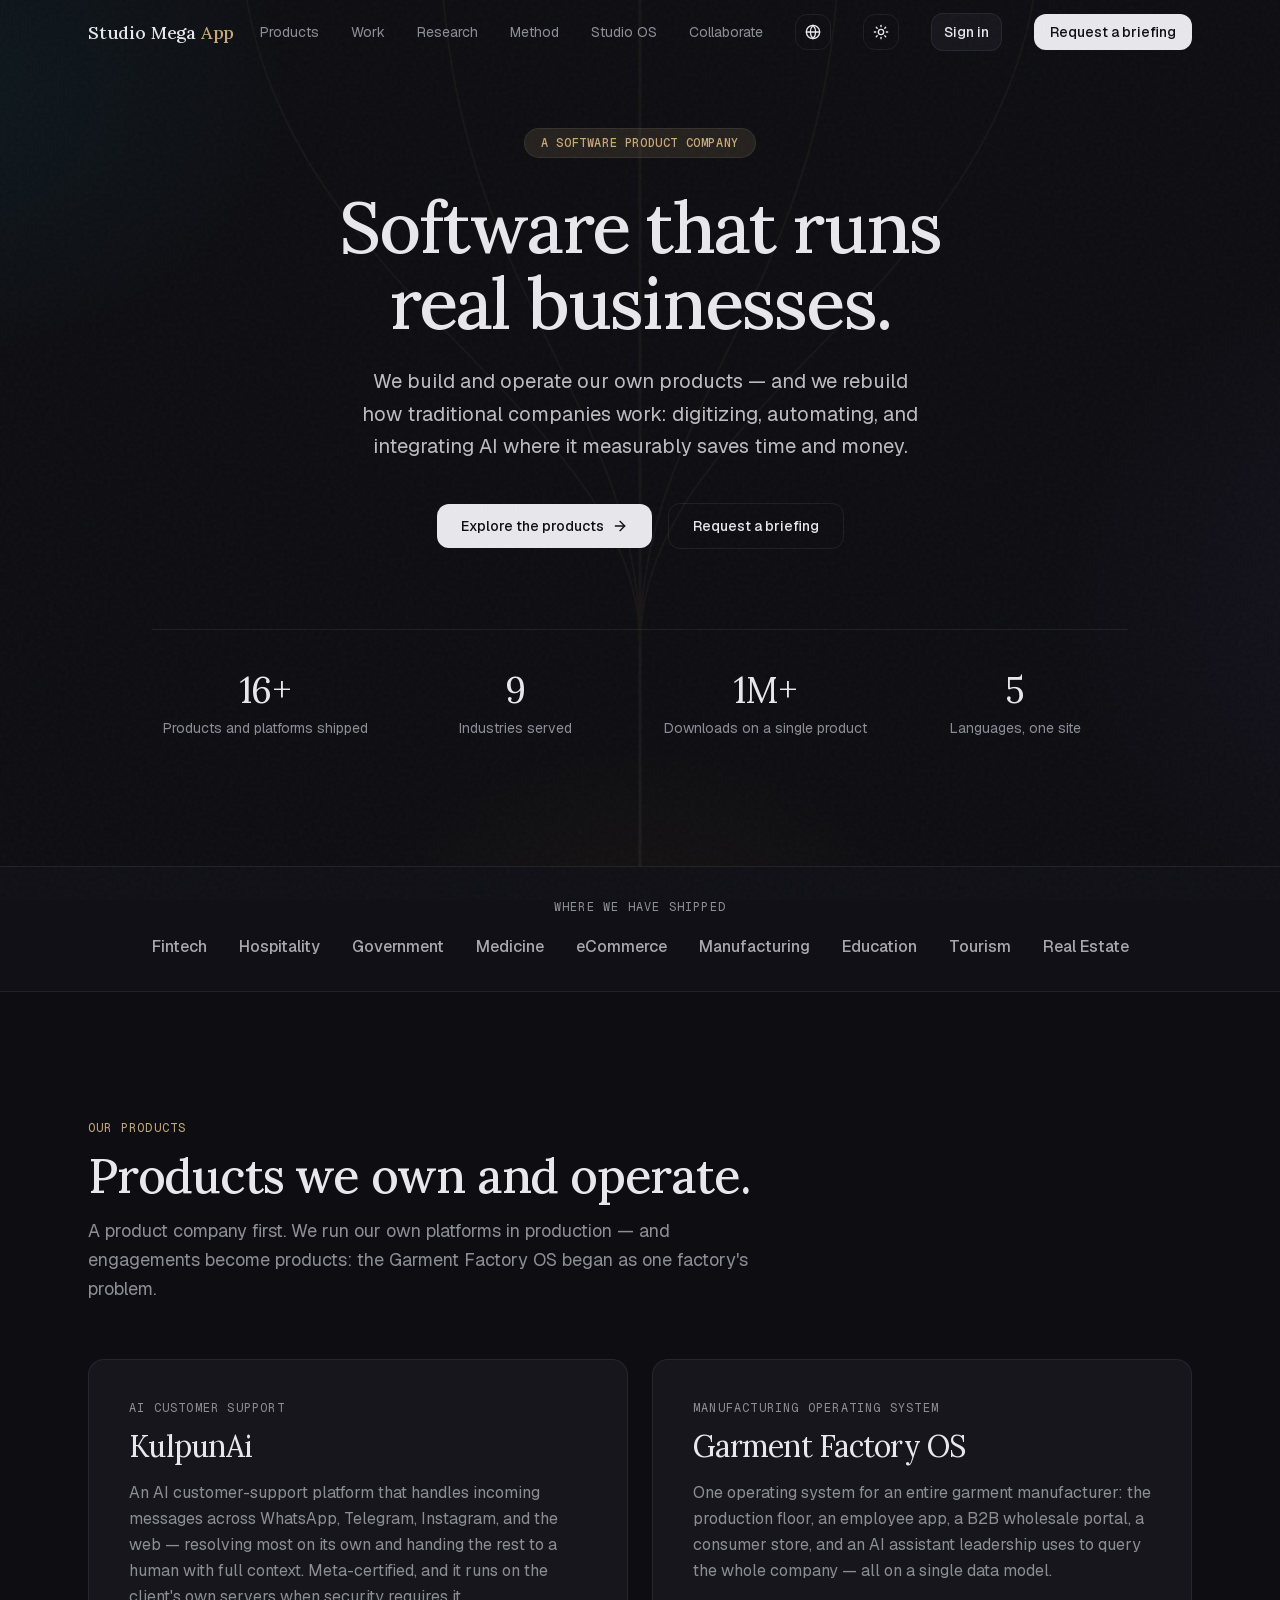
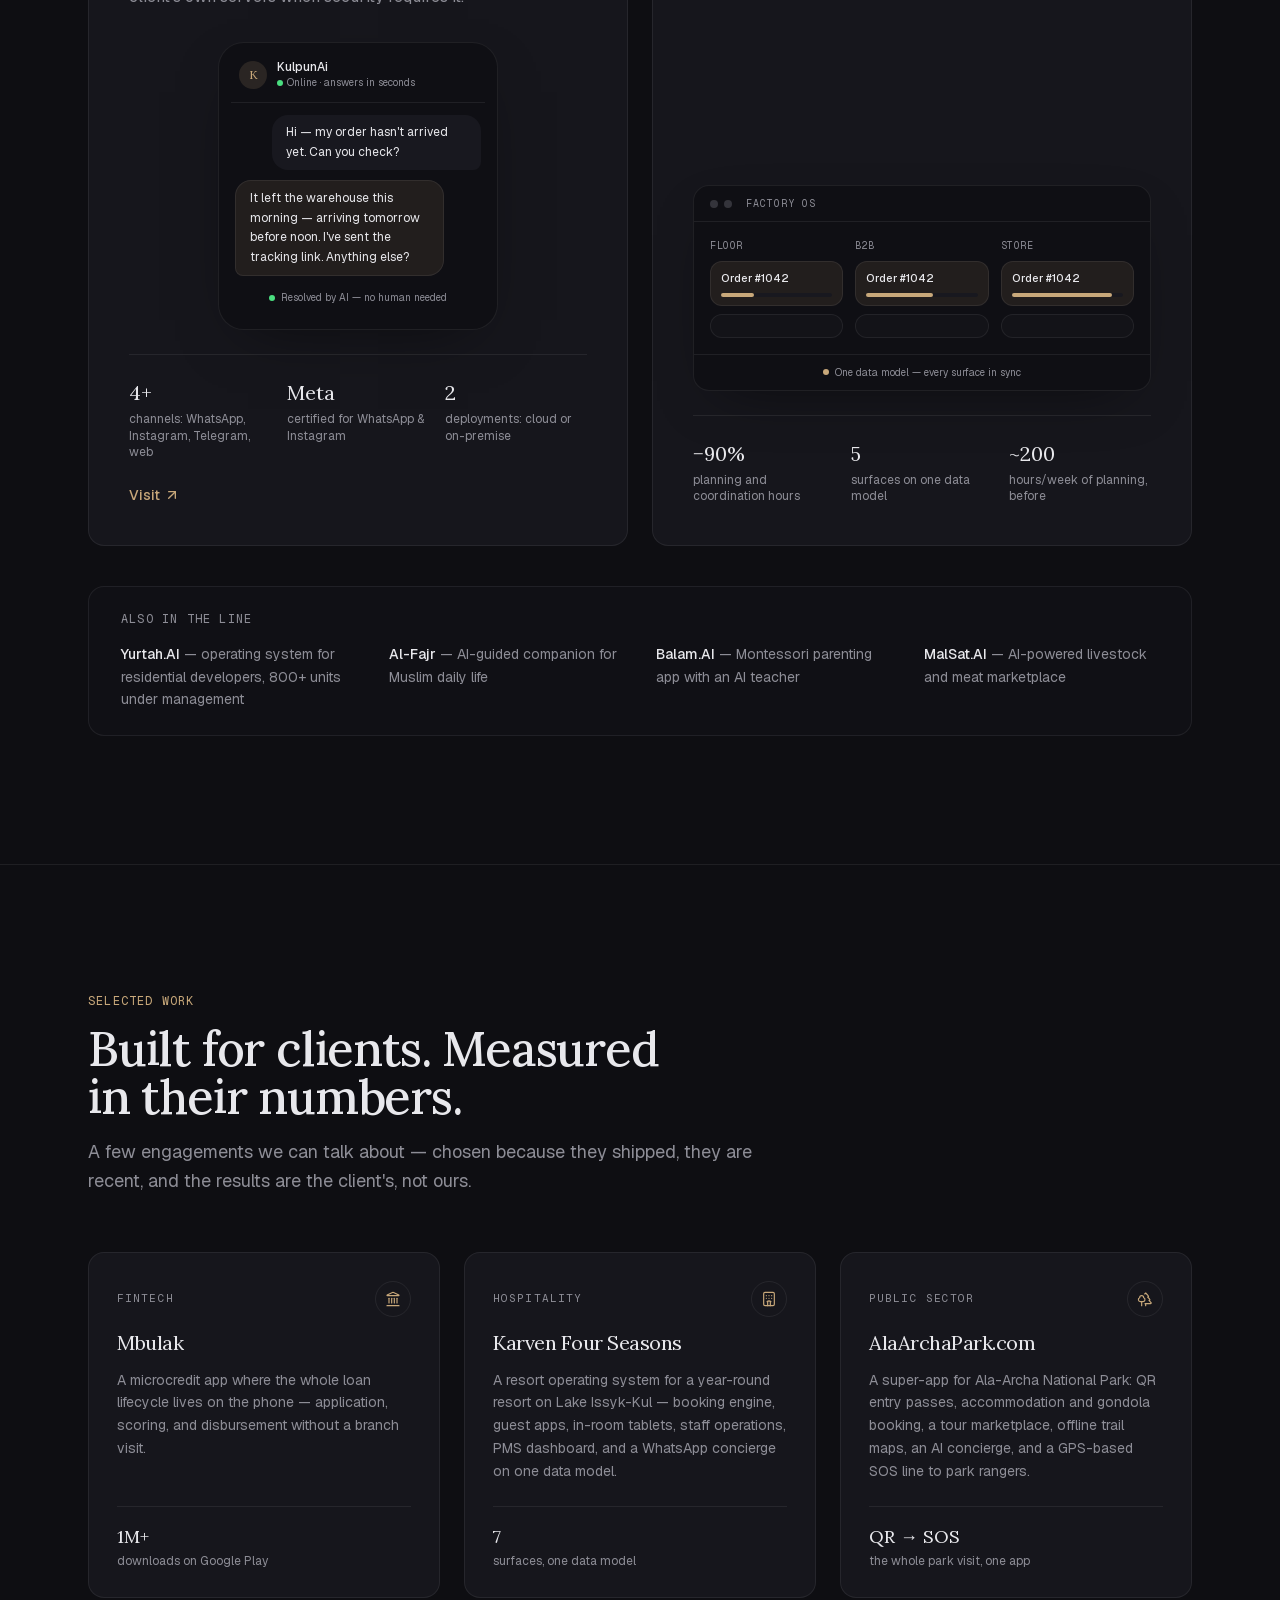
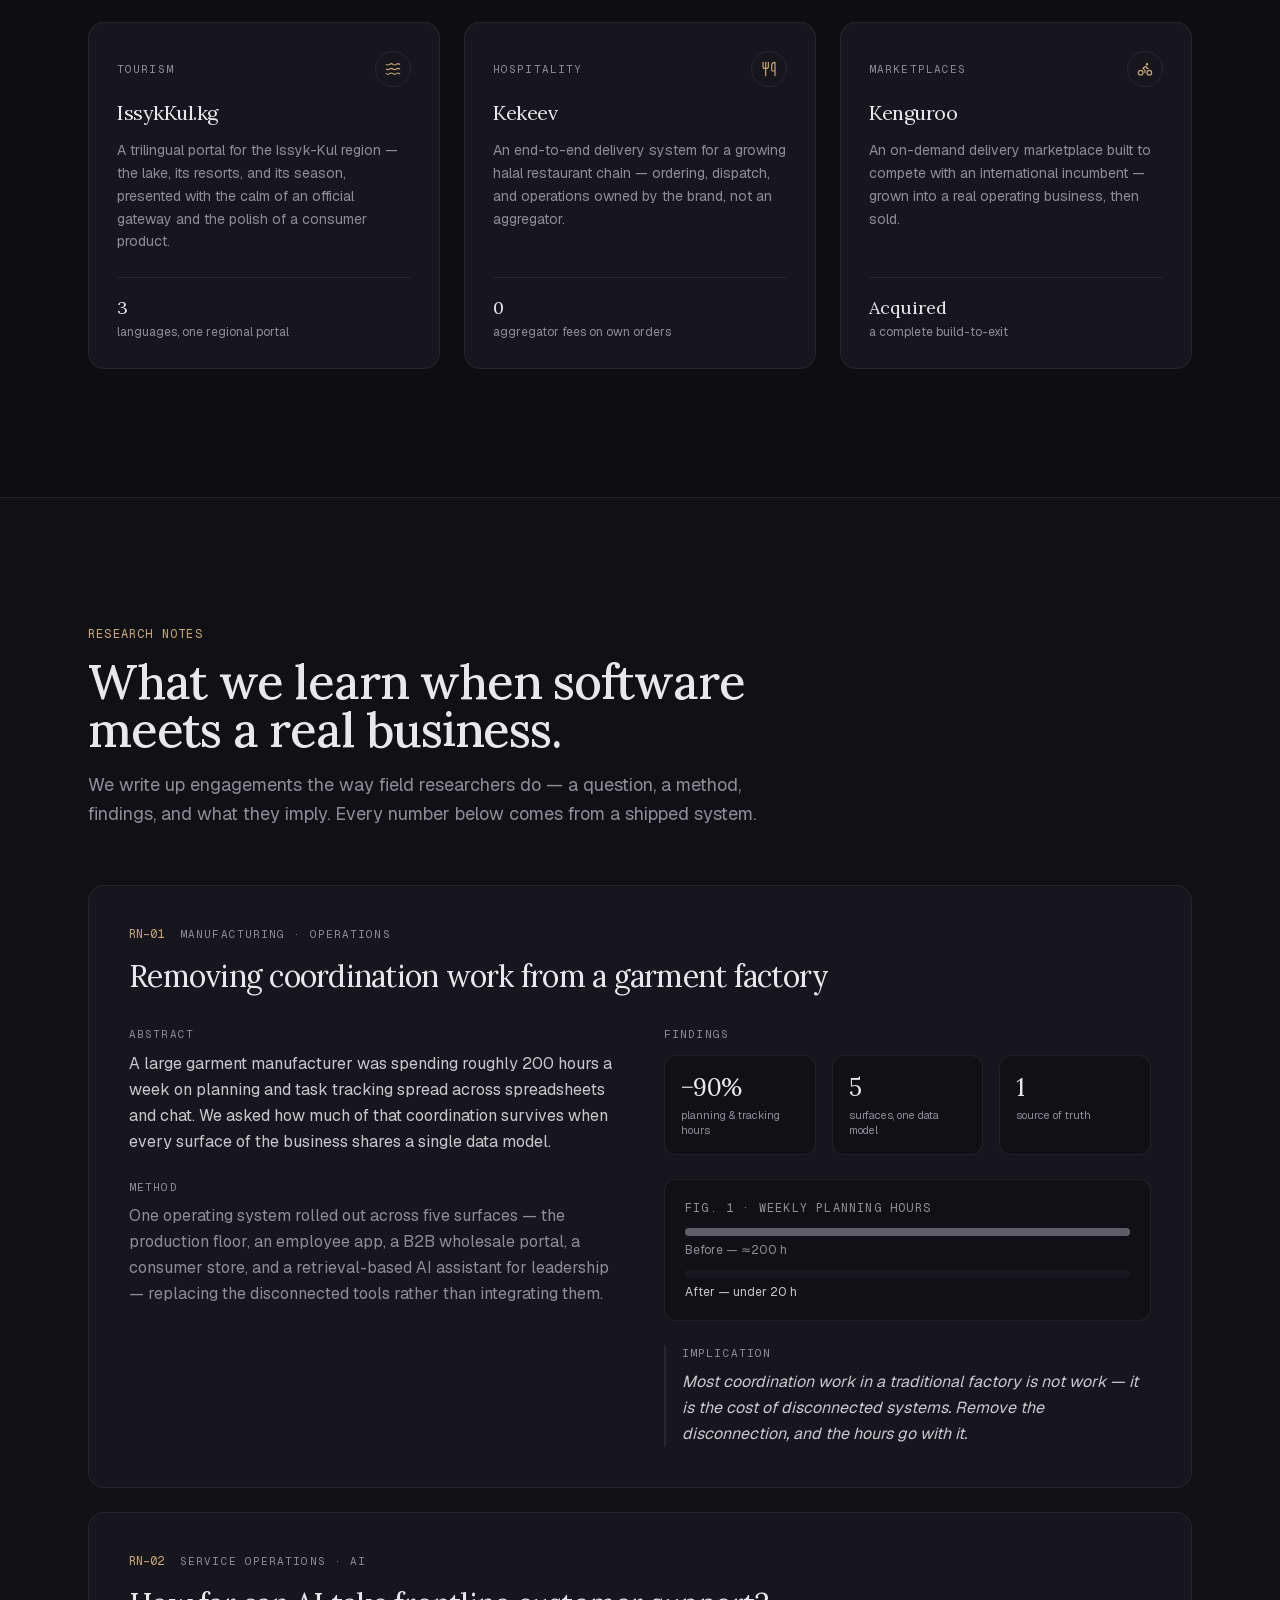
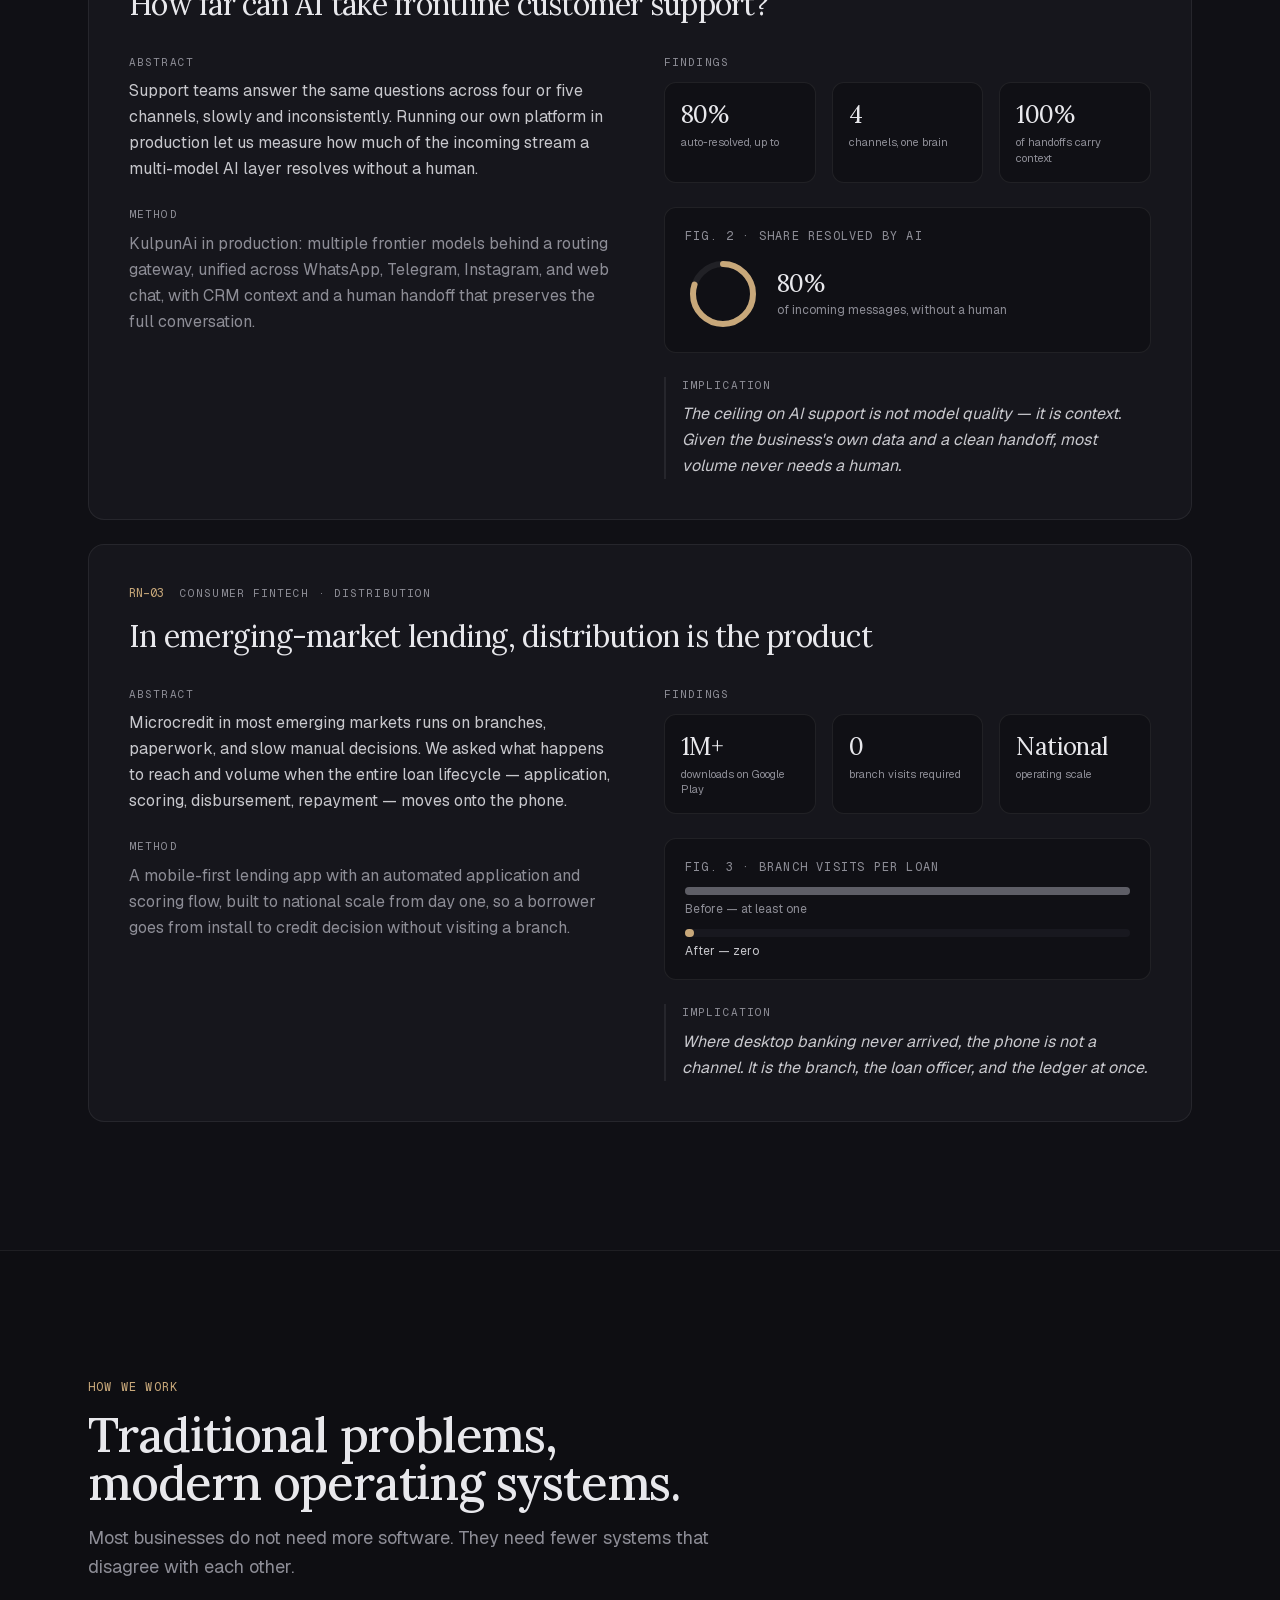
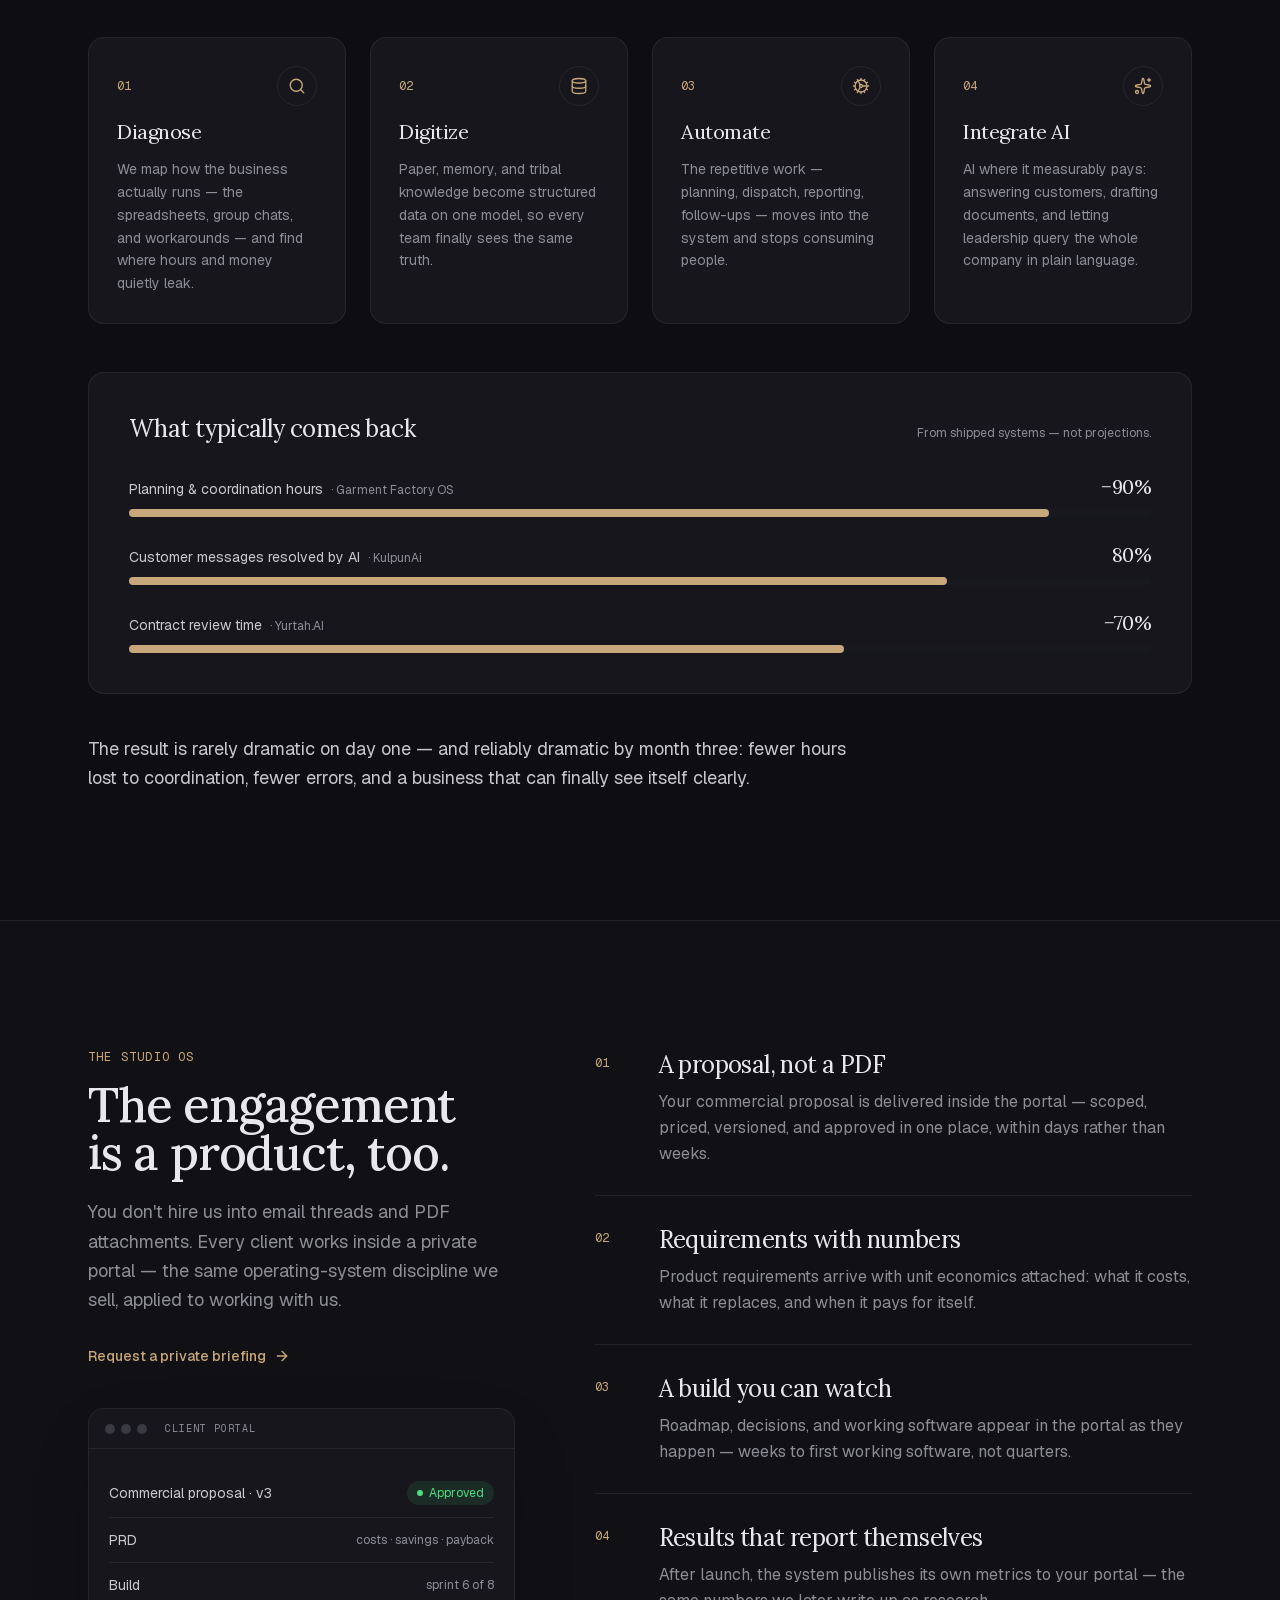
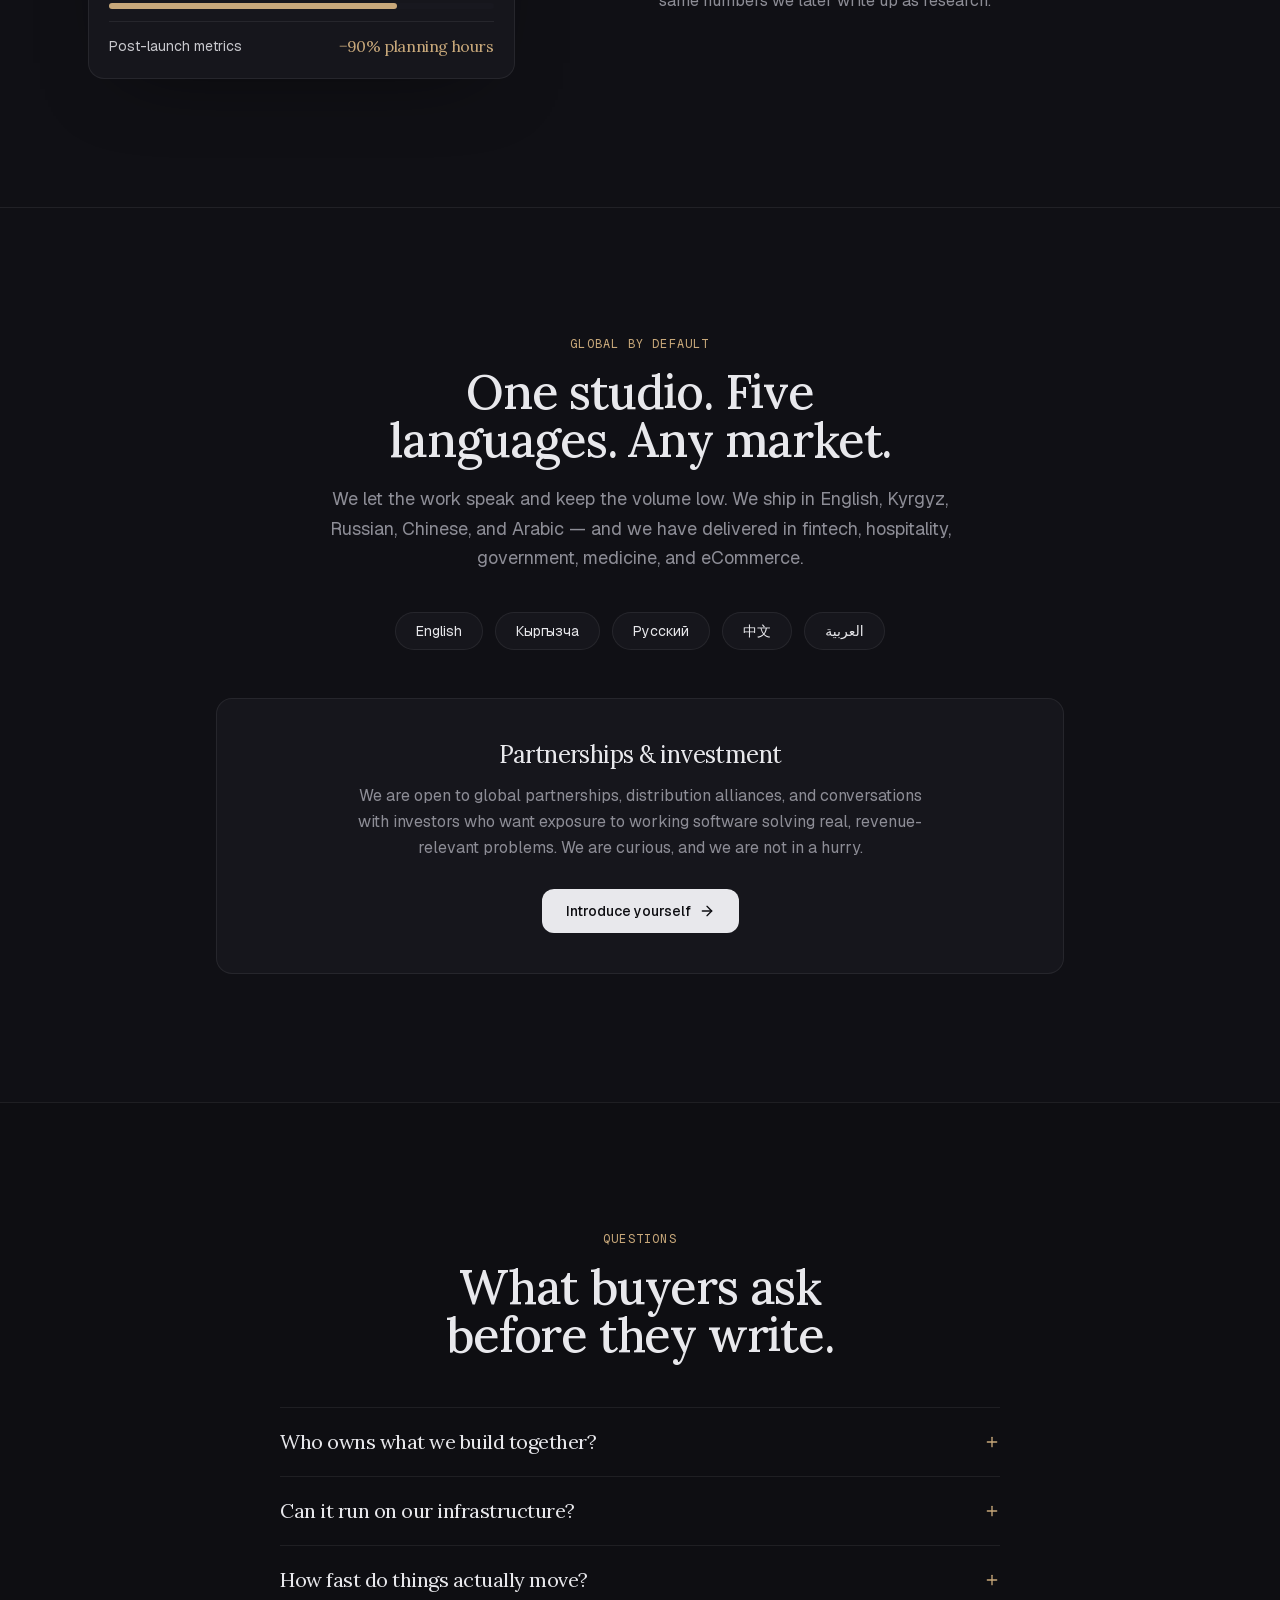
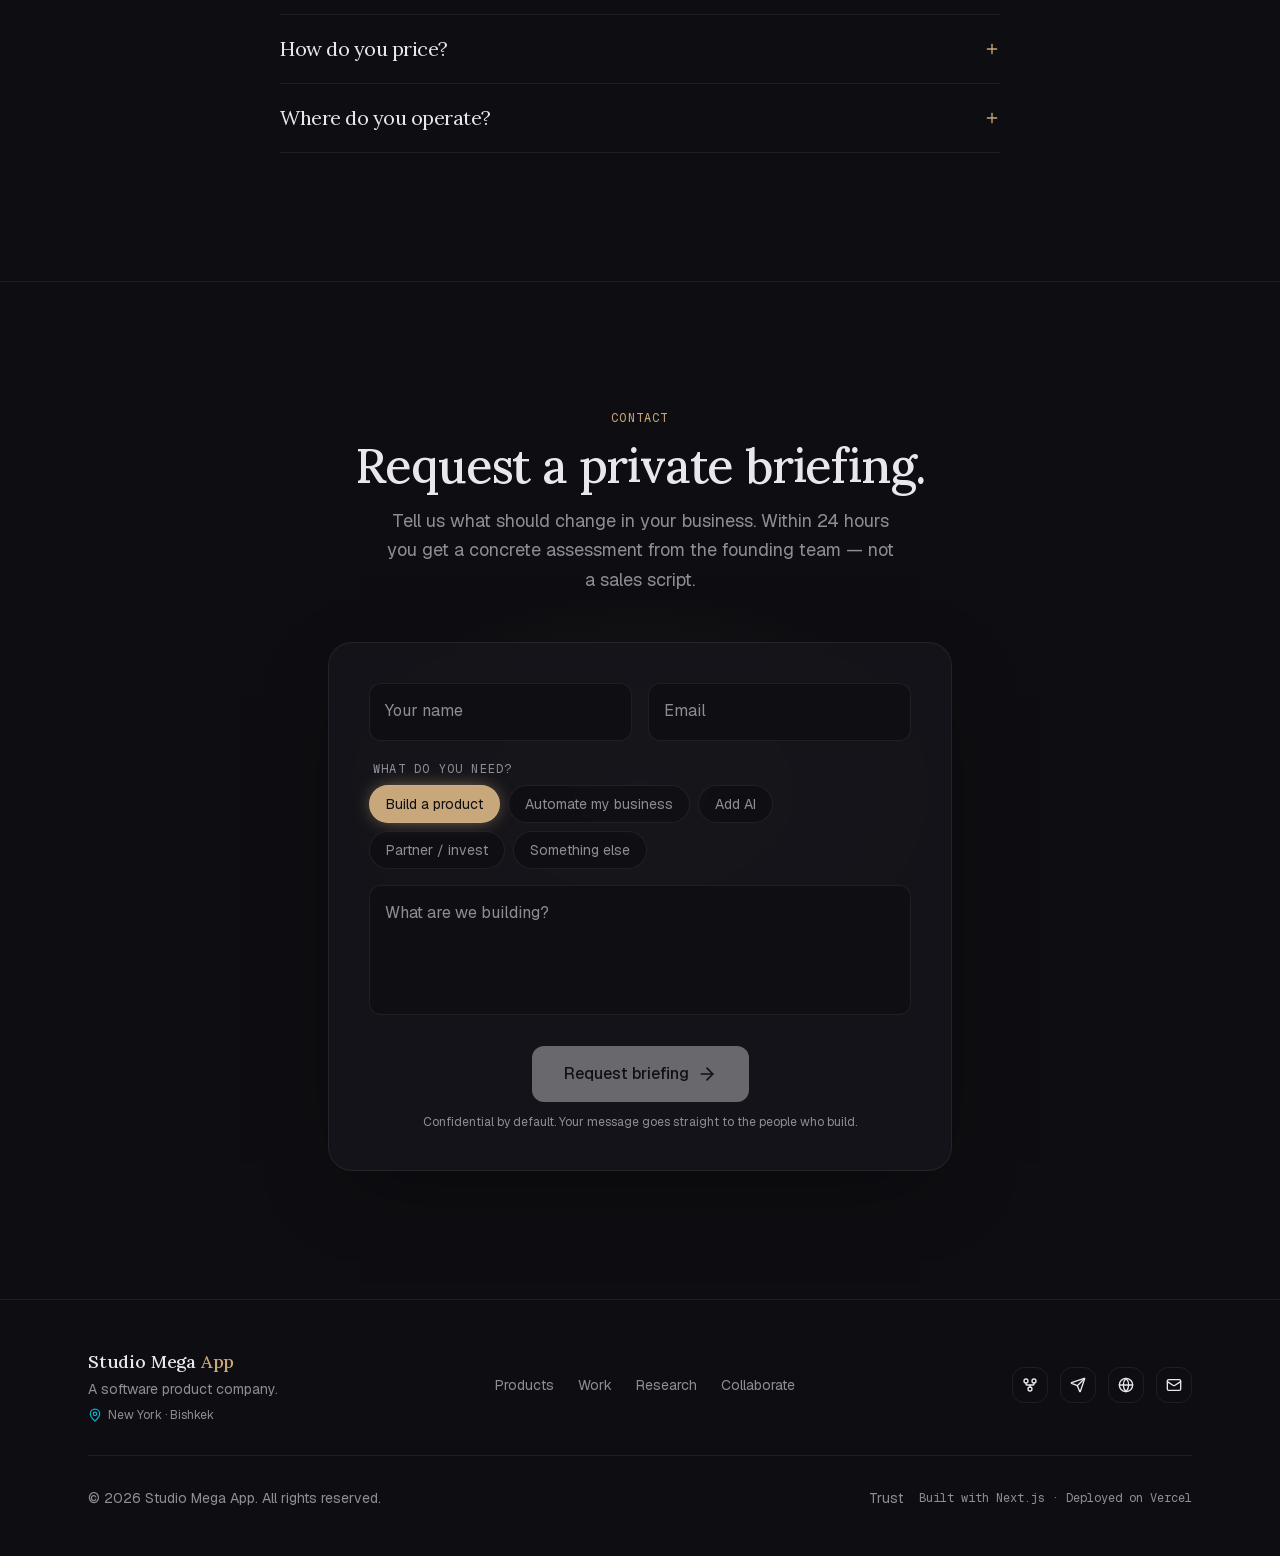
==== commit 09b4dcf0: "Buyer FAQ, JSON-LD, engagement clocks, flywheel Co-Authored-By: Claude Fable 5 <noreply@anthropic.co" ====
--- a/en/index.html
+++ b/en/index.html
@@ -1 +1 @@
-<!DOCTYPE html><html lang="en" dir="ltr" class="geist_e1c77e14-module__9VmjcW__variable geist_mono_6345a343-module__AiHuna__variable lora_10f9dab2-module__GYwaTW__variable h-full antialiased"><head><meta charSet="utf-8"/><meta name="viewport" content="width=device-width, initial-scale=1"/><link rel="preload" href="/_next/static/media/4fa387ec64143e14-s.p.0wkzw~je483f-.woff2" as="font" crossorigin="" type="font/woff2"/><link rel="preload" href="/_next/static/media/5e5dfa9e86f764b8-s.p.0o9~3wzuvo.a_.woff2" as="font" crossorigin="" type="font/woff2"/><link rel="preload" href="/_next/static/media/659720fbcac806cc-s.p.11sf0lfiq6c6p.woff2" as="font" crossorigin="" type="font/woff2"/><link rel="preload" href="/_next/static/media/71fbf9c08529c2a5-s.p.0s73vwibz65qg.woff2" as="font" crossorigin="" type="font/woff2"/><link rel="preload" href="/_next/static/media/797e433ab948586e-s.p.08e28id.o-okb.woff2" as="font" crossorigin="" type="font/woff2"/><link rel="preload" href="/_next/static/media/8a480f0b521d4e75-s.p.0jzbimsg8vl84.woff2" as="font" crossorigin="" type="font/woff2"/><link rel="preload" href="/_next/static/media/8c2eb9ceedecfc8e-s.p.0oeo8epbafgia.woff2" as="font" crossorigin="" type="font/woff2"/><link rel="preload" href="/_next/static/media/caa3a2e1cccd8315-s.p.09~u27dqhyhd6.woff2" as="font" crossorigin="" type="font/woff2"/><link rel="stylesheet" href="/_next/static/chunks/066tcoo3f~~na.css" data-precedence="next"/><link rel="stylesheet" href="/_next/static/chunks/0nj63.ib005nb.css" data-precedence="next"/><link rel="preload" as="script" fetchPriority="low" href="/_next/static/chunks/04_4irp13w-i3.js"/><script src="/_next/static/chunks/0bez-h9ml5vyg.js" async=""></script><script src="/_next/static/chunks/0xnqwa6d2t5md.js" async=""></script><script src="/_next/static/chunks/0ocuq__ahlhfw.js" async=""></script><script src="/_next/static/chunks/147waztulgip5.js" async=""></script><script src="/_next/static/chunks/turbopack-0utp4pz0fl~gm.js" async=""></script><script src="/_next/static/chunks/05c23t9ishq20.js" async=""></script><script src="/_next/static/chunks/034wfjuz0qajn.js" async=""></script><script src="/_next/static/chunks/09ukbqfoggvk2.js" async=""></script><script src="/_next/static/chunks/13dcgyqo1m1e3.js" async=""></script><script src="/_next/static/chunks/0dkbz3wiaq8b3.js" async=""></script><script src="/_next/static/chunks/16udjw3b5dzle.js" async=""></script><script src="/_next/static/chunks/03gfifbm-5k7y.js" async=""></script><script src="/_next/static/chunks/05r_1qjv088oh.js" async=""></script><script src="/_next/static/chunks/0~o~lifizh.n6.js" async=""></script><script src="/_next/static/chunks/11n60zcj-lmux.js" async=""></script><meta name="next-size-adjust" content=""/><title>Studio Mega App — A Software Product Company</title><meta name="description" content="Studio Mega App is a software product company. We build and operate our own products — KulpunAi and the Garment Factory Operating System — and modernize traditional businesses with software and AI across fintech, hospitality, government, medicine, and eCommerce."/><meta name="author" content="Studio Mega App"/><meta name="keywords" content="software product company,AI integration,business automation,digital transformation,operating system for business,AI customer support,garment factory software,fintech app development,hospitality software,government digital platforms,healthcare software,eCommerce platforms,Studio Mega App"/><meta name="robots" content="index, follow"/><link rel="canonical" href="https://studiomega.app/en"/><link rel="alternate" hrefLang="ky" href="https://studiomega.app/ky"/><link rel="alternate" hrefLang="ru" href="https://studiomega.app/ru"/><link rel="alternate" hrefLang="en" href="https://studiomega.app/en"/><link rel="alternate" hrefLang="zh" href="https://studiomega.app/zh"/><link rel="alternate" hrefLang="ar" href="https://studiomega.app/ar"/><link rel="alternate" hrefLang="x-default" href="https://studiomega.app/en"/><meta property="og:title" content="Studio Mega App — A Software Product Company"/><meta property="og:description" content="We build our own products and rebuild how traditional businesses run — digitizing, automating, and integrating AI where it measurably saves time and money."/><meta property="og:site_name" content="Studio Mega App"/><meta property="og:locale" content="en_US"/><meta property="og:image" content="https://studiomega.app/og.png"/><meta property="og:image:width" content="1200"/><meta property="og:image:height" content="630"/><meta property="og:type" content="website"/><meta name="twitter:card" content="summary_large_image"/><meta name="twitter:title" content="Studio Mega App — A Software Product Company"/><meta name="twitter:description" content="Own products. Client operating systems. AI where it measurably pays. English · Кыргызча · Русский · 中文 · العربية."/><meta name="twitter:image" content="https://studiomega.app/og.png"/><link rel="icon" href="/icon.svg?icon.05by4i9i37xe4.svg" sizes="any" type="image/svg+xml"/><script src="/_next/static/chunks/03~yq9q893hmn.js" noModule=""></script></head><body class="min-h-full flex flex-col"><div hidden=""><!--$--><!--/$--></div><script>((a,b,c,d,e,f,g,h)=>{let i=document.documentElement,j=["light","dark"];function k(b){var c;(Array.isArray(a)?a:[a]).forEach(a=>{let c="class"===a,d=c&&f?e.map(a=>f[a]||a):e;c?(i.classList.remove(...d),i.classList.add(f&&f[b]?f[b]:b)):i.setAttribute(a,b)}),c=b,h&&j.includes(c)&&(i.style.colorScheme=c)}if(d)k(d);else try{let a=localStorage.getItem(b)||c,d=g&&"system"===a?window.matchMedia("(prefers-color-scheme: dark)").matches?"dark":"light":a;k(d)}catch(a){}})("class","theme","dark",null,["light","dark"],null,false,true)</script><header class="fixed top-0 left-0 right-0 z-40 transition-all duration-300 bg-transparent"><nav class="max-w-6xl mx-auto px-4 sm:px-6 h-16 flex items-center justify-between"><a href="#" class="wordmark hover:text-accent transition-colors">Studio Mega <span class="text-accent">App</span></a><div class="hidden md:flex items-center gap-8"><a href="#products" class="text-sm text-muted-foreground hover:text-foreground transition-colors">Products</a><a href="#work" class="text-sm text-muted-foreground hover:text-foreground transition-colors">Work</a><a href="#research" class="text-sm text-muted-foreground hover:text-foreground transition-colors">Research</a><a href="#method" class="text-sm text-muted-foreground hover:text-foreground transition-colors">Method</a><a href="#os" class="text-sm text-muted-foreground hover:text-foreground transition-colors">Studio OS</a><a href="#contact" class="text-sm text-muted-foreground hover:text-foreground transition-colors">Collaborate</a><div class="relative"><button class="w-9 h-9 flex items-center justify-center rounded-lg border border-border hover:bg-muted transition-colors disabled:opacity-50" aria-label="Language"><svg xmlns="http://www.w3.org/2000/svg" width="24" height="24" viewBox="0 0 24 24" fill="none" stroke="currentColor" stroke-width="2" stroke-linecap="round" stroke-linejoin="round" class="lucide lucide-globe w-4 h-4" aria-hidden="true"><circle cx="12" cy="12" r="10"></circle><path d="M12 2a14.5 14.5 0 0 0 0 20 14.5 14.5 0 0 0 0-20"></path><path d="M2 12h20"></path></svg></button></div><div class="w-9 h-9"></div><a href="/en/portal" class="inline-flex items-center gap-1.5 rounded-lg border border-border bg-card px-3 py-2 text-sm font-medium text-foreground hover:border-accent/50 hover:text-accent transition-colors">Sign in</a><a href="#contact" class="px-4 py-2 text-sm font-medium bg-foreground text-background rounded-lg hover:opacity-85 transition-opacity">Request a briefing</a></div><div class="flex md:hidden items-center gap-3"><div class="relative"><button class="w-9 h-9 flex items-center justify-center rounded-lg border border-border hover:bg-muted transition-colors disabled:opacity-50" aria-label="Language"><svg xmlns="http://www.w3.org/2000/svg" width="24" height="24" viewBox="0 0 24 24" fill="none" stroke="currentColor" stroke-width="2" stroke-linecap="round" stroke-linejoin="round" class="lucide lucide-globe w-4 h-4" aria-hidden="true"><circle cx="12" cy="12" r="10"></circle><path d="M12 2a14.5 14.5 0 0 0 0 20 14.5 14.5 0 0 0 0-20"></path><path d="M2 12h20"></path></svg></button></div><div class="w-9 h-9"></div><button class="w-9 h-9 flex items-center justify-center rounded-lg border border-border hover:bg-muted transition-colors" aria-label="Toggle menu"><svg xmlns="http://www.w3.org/2000/svg" width="24" height="24" viewBox="0 0 24 24" fill="none" stroke="currentColor" stroke-width="2" stroke-linecap="round" stroke-linejoin="round" class="lucide lucide-menu w-4 h-4" aria-hidden="true"><path d="M4 5h16"></path><path d="M4 12h16"></path><path d="M4 19h16"></path></svg></button></div></nav></header><main class="flex-1"><section class="relative min-h-[92vh] flex items-center overflow-hidden"><div class="gradient-mesh"></div><svg aria-hidden="true" class="absolute left-1/2 top-1/2 -z-0 h-[130%] w-auto -translate-x-1/2 -translate-y-1/2 opacity-[0.05]" viewBox="0 0 800 900" fill="none"><path d="M 80 40 C 80 330, 400 420, 400 620" stroke="var(--accent)" stroke-width="1.5"></path><path d="M 240 40 C 240 330, 400 420, 400 620" stroke="var(--accent)" stroke-width="1.5"></path><path d="M 400 40 C 400 330, 400 420, 400 620" stroke="var(--accent)" stroke-width="2.5"></path><path d="M 560 40 C 560 330, 400 420, 400 620" stroke="var(--accent)" stroke-width="1.5"></path><path d="M 720 40 C 720 330, 400 420, 400 620" stroke="var(--accent)" stroke-width="1.5"></path><path d="M 400 620 L 400 860" stroke="var(--foreground)" stroke-width="2.5"></path><circle cx="80" cy="40" r="4" fill="var(--accent)"></circle><circle cx="240" cy="40" r="4" fill="var(--accent)"></circle><circle cx="400" cy="40" r="4" fill="var(--accent)"></circle><circle cx="560" cy="40" r="4" fill="var(--accent)"></circle><circle cx="720" cy="40" r="4" fill="var(--accent)"></circle></svg><div class="relative z-10 w-full max-w-5xl mx-auto px-4 sm:px-6 py-32 text-center"><div style="opacity:0;transform:translateY(16px)"><span class="inline-flex items-center gap-2 px-4 py-1.5 text-xs font-mono font-medium tracking-wider uppercase text-accent bg-accent-glow border border-accent/20 rounded-full">A software product company</span></div><h1 class="mt-8 font-serif text-4xl sm:text-6xl md:text-7xl font-medium tracking-tight leading-[1.05] text-balance" style="opacity:0;transform:translateY(16px)">Software that runs real businesses.</h1><p class="mt-6 mx-auto max-w-2xl text-lg sm:text-xl text-foreground/80 leading-relaxed text-balance">We build and operate our own products — and we rebuild how traditional companies work: digitizing, automating, and integrating AI where it measurably saves time and money.</p><div class="mt-10 flex flex-col sm:flex-row items-center justify-center gap-4" style="opacity:0;transform:translateY(16px)"><a href="#products" class="relative inline-flex items-center justify-center gap-2 group px-6 py-3 text-sm font-medium bg-foreground text-background rounded-lg hover:opacity-90 transition-opacity" style="transform:none">Explore the products<svg xmlns="http://www.w3.org/2000/svg" width="24" height="24" viewBox="0 0 24 24" fill="none" stroke="currentColor" stroke-width="2" stroke-linecap="round" stroke-linejoin="round" class="lucide lucide-arrow-right w-4 h-4 group-hover:translate-x-0.5 transition-transform rtl:rotate-180" aria-hidden="true"><path d="M5 12h14"></path><path d="m12 5 7 7-7 7"></path></svg></a><a href="#contact" class="relative inline-flex items-center justify-center gap-2 px-6 py-3 text-sm font-medium border border-border rounded-lg hover:bg-muted transition-colors" style="transform:none">Request a briefing</a></div><dl class="mt-20 grid grid-cols-2 md:grid-cols-4 gap-x-6 gap-y-10 border-t border-border pt-10" style="opacity:0"><div><dd class="font-serif text-3xl sm:text-4xl tracking-tight">16+</dd><dt class="mt-2 text-xs sm:text-sm text-muted-foreground">Products and platforms shipped</dt></div><div><dd class="font-serif text-3xl sm:text-4xl tracking-tight">9</dd><dt class="mt-2 text-xs sm:text-sm text-muted-foreground">Industries served</dt></div><div><dd class="font-serif text-3xl sm:text-4xl tracking-tight">1M+</dd><dt class="mt-2 text-xs sm:text-sm text-muted-foreground">Downloads on a single product</dt></div><div><dd class="font-serif text-3xl sm:text-4xl tracking-tight">5</dd><dt class="mt-2 text-xs sm:text-sm text-muted-foreground">Languages, one site</dt></div></dl></div></section><section class="border-y border-border bg-card/40"><div class="max-w-6xl mx-auto px-4 sm:px-6 py-8"><p class="text-center text-xs font-mono uppercase tracking-widest text-muted-foreground">Where we have shipped</p><ul class="mt-5 flex flex-wrap justify-center gap-x-8 gap-y-3"><li class="text-sm sm:text-base text-foreground/70 font-medium">Fintech</li><li class="text-sm sm:text-base text-foreground/70 font-medium">Hospitality</li><li class="text-sm sm:text-base text-foreground/70 font-medium">Government</li><li class="text-sm sm:text-base text-foreground/70 font-medium">Medicine</li><li class="text-sm sm:text-base text-foreground/70 font-medium">eCommerce</li><li class="text-sm sm:text-base text-foreground/70 font-medium">Manufacturing</li><li class="text-sm sm:text-base text-foreground/70 font-medium">Education</li><li class="text-sm sm:text-base text-foreground/70 font-medium">Tourism</li><li class="text-sm sm:text-base text-foreground/70 font-medium">Real Estate</li></ul></div></section><section id="products" class="relative py-24 sm:py-32"><div class="max-w-6xl mx-auto px-4 sm:px-6"><p class="text-xs font-mono uppercase tracking-widest text-accent">Our products</p><h2 class="mt-4 font-serif text-3xl sm:text-5xl font-medium tracking-tight max-w-2xl text-balance">Products we own and operate.</h2><p class="mt-4 max-w-2xl text-base sm:text-lg text-muted-foreground leading-relaxed">A product company first. We run our own platforms in production — and the patterns they prove are the ones we bring to every client system.</p><div class="mt-14 grid gap-6 lg:grid-cols-2"><article class="group relative flex flex-col rounded-2xl border border-border bg-card p-8 sm:p-10 hover:bg-card-hover transition-colors" style="opacity:0;transform:translateY(24px)"><p class="text-xs font-mono uppercase tracking-widest text-muted-foreground">AI customer support</p><h3 class="mt-3 font-serif text-2xl sm:text-3xl tracking-tight">KulpunAi</h3><p class="mt-4 text-sm sm:text-base text-muted-foreground leading-relaxed flex-1">An AI customer-support platform that handles incoming messages across WhatsApp, Telegram, Instagram, and the web — resolving most on its own and handing the rest to a human with full context. Meta-certified, and it runs on the client&#x27;s own servers when security requires it.</p><div class="mt-8"><div class="mx-auto w-full max-w-[280px] rounded-[1.6rem] border border-border bg-background/70 p-3 shadow-[0_20px_60px_-30px_rgba(0,0,0,0.6)]" aria-hidden="true"><div class="flex items-center gap-2.5 border-b border-border px-2 pb-3 pt-1"><span class="flex h-7 w-7 items-center justify-center rounded-full bg-accent/15 font-serif text-xs text-accent">K</span><div class="flex-1"><p class="text-xs font-medium">KulpunAi</p><p class="flex items-center gap-1 text-[10px] text-muted-foreground"><span class="h-1.5 w-1.5 rounded-full bg-signal-ok"></span>Online · answers in seconds</p></div></div><div class="space-y-2.5 px-1 py-3"><div class="ms-auto w-fit max-w-[85%] rounded-2xl rounded-ee-md bg-muted px-3.5 py-2 text-xs leading-relaxed" style="opacity:0;transform:translateY(8px)">Hi — my order hasn&#x27;t arrived yet. Can you check?</div><div class="me-auto w-fit max-w-[85%] rounded-2xl rounded-es-md border border-accent/25 bg-accent/10 px-3.5 py-2 text-xs leading-relaxed" style="opacity:0;transform:translateY(8px)">It left the warehouse this morning — arriving tomorrow before noon. I&#x27;ve sent the tracking link. Anything else?</div><p class="flex items-center justify-center gap-1.5 pt-1 text-[10px] text-muted-foreground" style="opacity:0"><span class="h-1.5 w-1.5 rounded-full bg-signal-ok"></span>Resolved by AI — no human needed</p></div></div></div><dl class="mt-6 grid grid-cols-3 gap-4 border-t border-border pt-6"><div><dd class="font-serif text-lg sm:text-xl">4+</dd><dt class="mt-1 text-[11px] sm:text-xs text-muted-foreground leading-snug">channels: WhatsApp, Instagram, Telegram, web</dt></div><div><dd class="font-serif text-lg sm:text-xl">Meta</dd><dt class="mt-1 text-[11px] sm:text-xs text-muted-foreground leading-snug">certified for WhatsApp &amp; Instagram</dt></div><div><dd class="font-serif text-lg sm:text-xl">2</dd><dt class="mt-1 text-[11px] sm:text-xs text-muted-foreground leading-snug">deployments: cloud or on-premise</dt></div></dl><a href="https://kulpunai.com" target="_blank" rel="noopener noreferrer" class="mt-6 inline-flex items-center gap-1 text-sm font-medium text-accent hover:underline">Visit<svg xmlns="http://www.w3.org/2000/svg" width="24" height="24" viewBox="0 0 24 24" fill="none" stroke="currentColor" stroke-width="2" stroke-linecap="round" stroke-linejoin="round" class="lucide lucide-arrow-up-right w-4 h-4 rtl:-scale-x-100" aria-hidden="true"><path d="M7 7h10v10"></path><path d="M7 17 17 7"></path></svg><span class="absolute inset-0" aria-hidden="true"></span></a></article><article class="group relative flex flex-col rounded-2xl border border-border bg-card p-8 sm:p-10 hover:bg-card-hover transition-colors" style="opacity:0;transform:translateY(24px)"><p class="text-xs font-mono uppercase tracking-widest text-muted-foreground">Manufacturing operating system</p><h3 class="mt-3 font-serif text-2xl sm:text-3xl tracking-tight">Garment Factory OS</h3><p class="mt-4 text-sm sm:text-base text-muted-foreground leading-relaxed flex-1">One operating system for an entire garment manufacturer: the production floor, an employee app, a B2B wholesale portal, a consumer store, and an AI assistant leadership uses to query the whole company — all on a single data model.</p><div class="mt-8"><div class="overflow-hidden rounded-2xl border border-border bg-background/70 shadow-[0_20px_60px_-30px_rgba(0,0,0,0.6)]" aria-hidden="true"><div class="flex items-center gap-1.5 border-b border-border px-4 py-2.5"><span class="h-2 w-2 rounded-full bg-muted-foreground/30"></span><span class="h-2 w-2 rounded-full bg-muted-foreground/30"></span><span class="ms-2 font-mono text-[10px] uppercase tracking-widest text-muted-foreground">Factory OS</span></div><div class="grid grid-cols-3 gap-3 p-4"><div><p class="mb-2 truncate font-mono text-[10px] uppercase tracking-wider text-muted-foreground">Floor</p><div class="space-y-2"><div class="rounded-lg border border-accent/30 bg-accent/10 px-2.5 py-2" style="opacity:0;transform:translateY(8px)"><p class="truncate text-[11px] font-medium">Order #1042</p><div class="mt-1.5 h-1 rounded-full bg-muted"><div class="h-1 rounded-full bg-accent" style="width:0px"></div></div></div><div class="h-6 rounded-lg border border-border bg-card/60"></div></div></div><div><p class="mb-2 truncate font-mono text-[10px] uppercase tracking-wider text-muted-foreground">B2B</p><div class="space-y-2"><div class="rounded-lg border border-accent/30 bg-accent/10 px-2.5 py-2" style="opacity:0;transform:translateY(8px)"><p class="truncate text-[11px] font-medium">Order #1042</p><div class="mt-1.5 h-1 rounded-full bg-muted"><div class="h-1 rounded-full bg-accent" style="width:0px"></div></div></div><div class="h-6 rounded-lg border border-border bg-card/60"></div></div></div><div><p class="mb-2 truncate font-mono text-[10px] uppercase tracking-wider text-muted-foreground">Store</p><div class="space-y-2"><div class="rounded-lg border border-accent/30 bg-accent/10 px-2.5 py-2" style="opacity:0;transform:translateY(8px)"><p class="truncate text-[11px] font-medium">Order #1042</p><div class="mt-1.5 h-1 rounded-full bg-muted"><div class="h-1 rounded-full bg-accent" style="width:0px"></div></div></div><div class="h-6 rounded-lg border border-border bg-card/60"></div></div></div></div><p class="flex items-center justify-center gap-1.5 border-t border-border px-4 py-2.5 text-[10px] text-muted-foreground"><span class="h-1.5 w-1.5 rounded-full bg-accent"></span>One data model — every surface in sync</p></div></div><dl class="mt-6 grid grid-cols-3 gap-4 border-t border-border pt-6"><div><dd class="font-serif text-lg sm:text-xl">−90%</dd><dt class="mt-1 text-[11px] sm:text-xs text-muted-foreground leading-snug">planning and coordination hours</dt></div><div><dd class="font-serif text-lg sm:text-xl">5</dd><dt class="mt-1 text-[11px] sm:text-xs text-muted-foreground leading-snug">surfaces on one data model</dt></div><div><dd class="font-serif text-lg sm:text-xl">~200</dd><dt class="mt-1 text-[11px] sm:text-xs text-muted-foreground leading-snug">hours/week of planning, before</dt></div></dl></article></div><div class="mt-10 rounded-2xl border border-border bg-card/40 px-6 py-6 sm:px-8"><p class="text-xs font-mono uppercase tracking-widest text-muted-foreground">Also in the line</p><ul class="mt-4 grid gap-x-8 gap-y-3 sm:grid-cols-2 lg:grid-cols-4"><li class="text-sm leading-relaxed"><span class="font-medium">Yurtah.AI</span><span class="text-muted-foreground"> — <!-- -->operating system for residential developers, 800+ units under management</span></li><li class="text-sm leading-relaxed"><span class="font-medium">Al-Fajr</span><span class="text-muted-foreground"> — <!-- -->AI-guided companion for Muslim daily life</span></li><li class="text-sm leading-relaxed"><span class="font-medium">Balam.AI</span><span class="text-muted-foreground"> — <!-- -->Montessori parenting app with an AI teacher</span></li><li class="text-sm leading-relaxed"><span class="font-medium">MalSat.AI</span><span class="text-muted-foreground"> — <!-- -->AI-powered livestock and meat marketplace</span></li></ul></div></div></section><section id="work" class="relative py-24 sm:py-32 border-t border-border"><div class="max-w-6xl mx-auto px-4 sm:px-6"><p class="text-xs font-mono uppercase tracking-widest text-accent">Selected work</p><h2 class="mt-4 font-serif text-3xl sm:text-5xl font-medium tracking-tight max-w-2xl text-balance">Built for clients. Measured in their numbers.</h2><p class="mt-4 max-w-2xl text-base sm:text-lg text-muted-foreground leading-relaxed">A few engagements we can talk about — chosen because they shipped, they are recent, and the results are the client&#x27;s, not ours.</p><div class="mt-14 grid gap-6 sm:grid-cols-2 lg:grid-cols-3"><article class="flex flex-col rounded-2xl border border-border bg-card p-7 hover:bg-card-hover transition-colors" style="opacity:0;transform:translateY(24px)"><div class="flex items-center justify-between gap-3"><p class="text-[11px] font-mono uppercase tracking-widest text-muted-foreground">Fintech</p><span class="flex h-9 w-9 items-center justify-center rounded-full border border-border text-accent"><svg xmlns="http://www.w3.org/2000/svg" width="24" height="24" viewBox="0 0 24 24" fill="none" stroke="currentColor" stroke-width="1.75" stroke-linecap="round" stroke-linejoin="round" class="lucide lucide-landmark h-4 w-4" aria-hidden="true"><path d="M10 18v-7"></path><path d="M11.12 2.198a2 2 0 0 1 1.76.006l7.866 3.847c.476.233.31.949-.22.949H3.474c-.53 0-.695-.716-.22-.949z"></path><path d="M14 18v-7"></path><path d="M18 18v-7"></path><path d="M3 22h18"></path><path d="M6 18v-7"></path></svg></span></div><h3 class="mt-3 font-serif text-xl tracking-tight">Mbulak</h3><p class="mt-3 text-sm text-muted-foreground leading-relaxed flex-1">A microcredit app where the whole loan lifecycle lives on the phone — application, scoring, and disbursement without a branch visit.</p><div class="mt-6 border-t border-border pt-4"><p class="font-serif text-lg">1M+</p><p class="mt-0.5 text-xs text-muted-foreground">downloads on Google Play</p></div></article><article class="flex flex-col rounded-2xl border border-border bg-card p-7 hover:bg-card-hover transition-colors" style="opacity:0;transform:translateY(24px)"><div class="flex items-center justify-between gap-3"><p class="text-[11px] font-mono uppercase tracking-widest text-muted-foreground">Hospitality</p><span class="flex h-9 w-9 items-center justify-center rounded-full border border-border text-accent"><svg xmlns="http://www.w3.org/2000/svg" width="24" height="24" viewBox="0 0 24 24" fill="none" stroke="currentColor" stroke-width="1.75" stroke-linecap="round" stroke-linejoin="round" class="lucide lucide-hotel h-4 w-4" aria-hidden="true"><path d="M10 22v-6.57"></path><path d="M12 11h.01"></path><path d="M12 7h.01"></path><path d="M14 15.43V22"></path><path d="M15 16a5 5 0 0 0-6 0"></path><path d="M16 11h.01"></path><path d="M16 7h.01"></path><path d="M8 11h.01"></path><path d="M8 7h.01"></path><rect x="4" y="2" width="16" height="20" rx="2"></rect></svg></span></div><h3 class="mt-3 font-serif text-xl tracking-tight">Karven Four Seasons</h3><p class="mt-3 text-sm text-muted-foreground leading-relaxed flex-1">A resort operating system for a year-round resort on Lake Issyk-Kul — booking engine, guest apps, in-room tablets, staff operations, PMS dashboard, and a WhatsApp concierge on one data model.</p><div class="mt-6 border-t border-border pt-4"><p class="font-serif text-lg">7</p><p class="mt-0.5 text-xs text-muted-foreground">surfaces, one data model</p></div></article><article class="flex flex-col rounded-2xl border border-border bg-card p-7 hover:bg-card-hover transition-colors" style="opacity:0;transform:translateY(24px)"><div class="flex items-center justify-between gap-3"><p class="text-[11px] font-mono uppercase tracking-widest text-muted-foreground">Public sector</p><span class="flex h-9 w-9 items-center justify-center rounded-full border border-border text-accent"><svg xmlns="http://www.w3.org/2000/svg" width="24" height="24" viewBox="0 0 24 24" fill="none" stroke="currentColor" stroke-width="1.75" stroke-linecap="round" stroke-linejoin="round" class="lucide lucide-trees h-4 w-4" aria-hidden="true"><path d="M10 10v.2A3 3 0 0 1 8.9 16H5a3 3 0 0 1-1-5.8V10a3 3 0 0 1 6 0Z"></path><path d="M7 16v6"></path><path d="M13 19v3"></path><path d="M12 19h8.3a1 1 0 0 0 .7-1.7L18 14h.3a1 1 0 0 0 .7-1.7L16 9h.2a1 1 0 0 0 .8-1.7L13 3l-1.4 1.5"></path></svg></span></div><h3 class="mt-3 font-serif text-xl tracking-tight">AlaArchaPark.com</h3><p class="mt-3 text-sm text-muted-foreground leading-relaxed flex-1">A super-app for Ala-Archa National Park: QR entry passes, accommodation and gondola booking, a tour marketplace, offline trail maps, an AI concierge, and a GPS-based SOS line to park rangers.</p><div class="mt-6 border-t border-border pt-4"><p class="font-serif text-lg">QR → SOS</p><p class="mt-0.5 text-xs text-muted-foreground">the whole park visit, one app</p></div></article><article class="flex flex-col rounded-2xl border border-border bg-card p-7 hover:bg-card-hover transition-colors" style="opacity:0;transform:translateY(24px)"><div class="flex items-center justify-between gap-3"><p class="text-[11px] font-mono uppercase tracking-widest text-muted-foreground">Tourism</p><span class="flex h-9 w-9 items-center justify-center rounded-full border border-border text-accent"><svg xmlns="http://www.w3.org/2000/svg" width="24" height="24" viewBox="0 0 24 24" fill="none" stroke="currentColor" stroke-width="1.75" stroke-linecap="round" stroke-linejoin="round" class="lucide lucide-waves-horizontal h-4 w-4" aria-hidden="true"><path d="M2 12q2.5 2 5 0t5 0 5 0 5 0"></path><path d="M2 19q2.5 2 5 0t5 0 5 0 5 0"></path><path d="M2 5q2.5 2 5 0t5 0 5 0 5 0"></path></svg></span></div><h3 class="mt-3 font-serif text-xl tracking-tight">IssykKul.kg</h3><p class="mt-3 text-sm text-muted-foreground leading-relaxed flex-1">A trilingual portal for the Issyk-Kul region — the lake, its resorts, and its season, presented with the calm of an official gateway and the polish of a consumer product.</p><div class="mt-6 border-t border-border pt-4"><p class="font-serif text-lg">3</p><p class="mt-0.5 text-xs text-muted-foreground">languages, one regional portal</p></div></article><article class="flex flex-col rounded-2xl border border-border bg-card p-7 hover:bg-card-hover transition-colors" style="opacity:0;transform:translateY(24px)"><div class="flex items-center justify-between gap-3"><p class="text-[11px] font-mono uppercase tracking-widest text-muted-foreground">Hospitality</p><span class="flex h-9 w-9 items-center justify-center rounded-full border border-border text-accent"><svg xmlns="http://www.w3.org/2000/svg" width="24" height="24" viewBox="0 0 24 24" fill="none" stroke="currentColor" stroke-width="1.75" stroke-linecap="round" stroke-linejoin="round" class="lucide lucide-utensils h-4 w-4" aria-hidden="true"><path d="M3 2v7c0 1.1.9 2 2 2h4a2 2 0 0 0 2-2V2"></path><path d="M7 2v20"></path><path d="M21 15V2a5 5 0 0 0-5 5v6c0 1.1.9 2 2 2h3Zm0 0v7"></path></svg></span></div><h3 class="mt-3 font-serif text-xl tracking-tight">Kekeev</h3><p class="mt-3 text-sm text-muted-foreground leading-relaxed flex-1">An end-to-end delivery system for a growing halal restaurant chain — ordering, dispatch, and operations owned by the brand, not an aggregator.</p><div class="mt-6 border-t border-border pt-4"><p class="font-serif text-lg">0</p><p class="mt-0.5 text-xs text-muted-foreground">aggregator fees on own orders</p></div></article><article class="flex flex-col rounded-2xl border border-border bg-card p-7 hover:bg-card-hover transition-colors" style="opacity:0;transform:translateY(24px)"><div class="flex items-center justify-between gap-3"><p class="text-[11px] font-mono uppercase tracking-widest text-muted-foreground">Marketplaces</p><span class="flex h-9 w-9 items-center justify-center rounded-full border border-border text-accent"><svg xmlns="http://www.w3.org/2000/svg" width="24" height="24" viewBox="0 0 24 24" fill="none" stroke="currentColor" stroke-width="1.75" stroke-linecap="round" stroke-linejoin="round" class="lucide lucide-bike h-4 w-4" aria-hidden="true"><circle cx="18.5" cy="17.5" r="3.5"></circle><circle cx="5.5" cy="17.5" r="3.5"></circle><circle cx="15" cy="5" r="1"></circle><path d="M12 17.5V14l-3-3 4-3 2 3h2"></path></svg></span></div><h3 class="mt-3 font-serif text-xl tracking-tight">Kenguroo</h3><p class="mt-3 text-sm text-muted-foreground leading-relaxed flex-1">An on-demand delivery marketplace built to compete with an international incumbent — grown into a real operating business, then sold.</p><div class="mt-6 border-t border-border pt-4"><p class="font-serif text-lg">Acquired</p><p class="mt-0.5 text-xs text-muted-foreground">a complete build-to-exit</p></div></article></div></div></section><section id="research" class="relative py-24 sm:py-32 border-t border-border bg-card/30"><div class="max-w-6xl mx-auto px-4 sm:px-6"><p class="text-xs font-mono uppercase tracking-widest text-accent">Research notes</p><h2 class="mt-4 font-serif text-3xl sm:text-5xl font-medium tracking-tight max-w-2xl text-balance">What we learn when software meets a real business.</h2><p class="mt-4 max-w-2xl text-base sm:text-lg text-muted-foreground leading-relaxed">We write up engagements the way field researchers do — a question, a method, findings, and what they imply. Every number below comes from a shipped system.</p><div class="mt-14 space-y-6"><article class="rounded-2xl border border-border bg-card p-8 sm:p-10" style="opacity:0;transform:translateY(24px)"><header class="flex flex-wrap items-baseline gap-x-4 gap-y-2"><span class="font-mono text-xs text-accent">RN–01</span><span class="text-[11px] font-mono uppercase tracking-widest text-muted-foreground">Manufacturing · Operations</span></header><h3 class="mt-4 font-serif text-2xl sm:text-3xl tracking-tight max-w-3xl text-balance">Removing coordination work from a garment factory</h3><div class="mt-8 grid gap-8 lg:grid-cols-[1fr_1fr] lg:gap-12"><div class="space-y-6"><div><h4 class="text-[11px] font-mono uppercase tracking-widest text-muted-foreground">Abstract</h4><p class="mt-2 text-sm sm:text-base leading-relaxed text-foreground/85">A large garment manufacturer was spending roughly 200 hours a week on planning and task tracking spread across spreadsheets and chat. We asked how much of that coordination survives when every surface of the business shares a single data model.</p></div><div><h4 class="text-[11px] font-mono uppercase tracking-widest text-muted-foreground">Method</h4><p class="mt-2 text-sm sm:text-base leading-relaxed text-muted-foreground">One operating system rolled out across five surfaces — the production floor, an employee app, a B2B wholesale portal, a consumer store, and a retrieval-based AI assistant for leadership — replacing the disconnected tools rather than integrating them.</p></div></div><div class="flex flex-col justify-between gap-6"><div><h4 class="text-[11px] font-mono uppercase tracking-widest text-muted-foreground">Findings</h4><dl class="mt-3 grid grid-cols-3 gap-4"><div class="rounded-xl border border-border bg-background/60 p-4"><dd class="font-serif text-xl sm:text-2xl tracking-tight">−90%</dd><dt class="mt-1 text-[11px] text-muted-foreground leading-snug">planning &amp; tracking hours</dt></div><div class="rounded-xl border border-border bg-background/60 p-4"><dd class="font-serif text-xl sm:text-2xl tracking-tight">5</dd><dt class="mt-1 text-[11px] text-muted-foreground leading-snug">surfaces, one data model</dt></div><div class="rounded-xl border border-border bg-background/60 p-4"><dd class="font-serif text-xl sm:text-2xl tracking-tight">1</dd><dt class="mt-1 text-[11px] text-muted-foreground leading-snug">source of truth</dt></div></dl></div><div class="rounded-xl border border-border bg-background/60 p-5"><figure><figcaption class="text-xs font-mono uppercase tracking-widest text-muted-foreground">Fig. 1 · Weekly planning hours</figcaption><div class="mt-3 space-y-3"><div><div class="h-2 rounded-full bg-muted-foreground/25"><div class="h-2 rounded-full bg-muted-foreground/50" style="width:0px"></div></div><span class="mt-1.5 block text-xs text-muted-foreground">Before — ≈200 h</span></div><div><div class="h-2 rounded-full bg-muted"><div class="h-2 rounded-full bg-accent" style="width:0px"></div></div><span class="mt-1.5 block text-xs text-foreground/85">After — under 20 h</span></div></div></figure></div><div class="border-s-2 border-accent/50 ps-4"><h4 class="text-[11px] font-mono uppercase tracking-widest text-muted-foreground">Implication</h4><p class="mt-2 text-sm sm:text-base leading-relaxed italic text-foreground/85">Most coordination work in a traditional factory is not work — it is the cost of disconnected systems. Remove the disconnection, and the hours go with it.</p></div></div></div></article><article class="rounded-2xl border border-border bg-card p-8 sm:p-10" style="opacity:0;transform:translateY(24px)"><header class="flex flex-wrap items-baseline gap-x-4 gap-y-2"><span class="font-mono text-xs text-accent">RN–02</span><span class="text-[11px] font-mono uppercase tracking-widest text-muted-foreground">Service operations · AI</span></header><h3 class="mt-4 font-serif text-2xl sm:text-3xl tracking-tight max-w-3xl text-balance">How far can AI take frontline customer support?</h3><div class="mt-8 grid gap-8 lg:grid-cols-[1fr_1fr] lg:gap-12"><div class="space-y-6"><div><h4 class="text-[11px] font-mono uppercase tracking-widest text-muted-foreground">Abstract</h4><p class="mt-2 text-sm sm:text-base leading-relaxed text-foreground/85">Support teams answer the same questions across four or five channels, slowly and inconsistently. Running our own platform in production let us measure how much of the incoming stream a multi-model AI layer resolves without a human.</p></div><div><h4 class="text-[11px] font-mono uppercase tracking-widest text-muted-foreground">Method</h4><p class="mt-2 text-sm sm:text-base leading-relaxed text-muted-foreground">KulpunAi in production: multiple frontier models behind a routing gateway, unified across WhatsApp, Telegram, Instagram, and web chat, with CRM context and a human handoff that preserves the full conversation.</p></div></div><div class="flex flex-col justify-between gap-6"><div><h4 class="text-[11px] font-mono uppercase tracking-widest text-muted-foreground">Findings</h4><dl class="mt-3 grid grid-cols-3 gap-4"><div class="rounded-xl border border-border bg-background/60 p-4"><dd class="font-serif text-xl sm:text-2xl tracking-tight">80%</dd><dt class="mt-1 text-[11px] text-muted-foreground leading-snug">auto-resolved, up to</dt></div><div class="rounded-xl border border-border bg-background/60 p-4"><dd class="font-serif text-xl sm:text-2xl tracking-tight">4</dd><dt class="mt-1 text-[11px] text-muted-foreground leading-snug">channels, one brain</dt></div><div class="rounded-xl border border-border bg-background/60 p-4"><dd class="font-serif text-xl sm:text-2xl tracking-tight">100%</dd><dt class="mt-1 text-[11px] text-muted-foreground leading-snug">of handoffs carry context</dt></div></dl></div><div class="rounded-xl border border-border bg-background/60 p-5"><div><p class="mb-3 text-xs font-mono uppercase tracking-widest text-muted-foreground">Fig. 2 · Share resolved by AI</p><figure class="flex items-center gap-4"><svg width="76" height="76" viewBox="0 0 76 76" class="-rotate-90 shrink-0"><circle cx="38" cy="38" r="30" fill="none" stroke="var(--border)" stroke-width="6"></circle><circle cx="38" cy="38" r="30" fill="none" stroke="var(--accent)" stroke-width="6" stroke-linecap="round" stroke-dasharray="188.49555921538757" stroke-dashoffset="188.49555921538757"></circle></svg><figcaption><span class="block font-serif text-2xl tracking-tight">80%</span><span class="mt-0.5 block text-xs text-muted-foreground leading-snug">of incoming messages, without a human</span></figcaption></figure></div></div><div class="border-s-2 border-accent/50 ps-4"><h4 class="text-[11px] font-mono uppercase tracking-widest text-muted-foreground">Implication</h4><p class="mt-2 text-sm sm:text-base leading-relaxed italic text-foreground/85">The ceiling on AI support is not model quality — it is context. Given the business&#x27;s own data and a clean handoff, most volume never needs a human.</p></div></div></div></article><article class="rounded-2xl border border-border bg-card p-8 sm:p-10" style="opacity:0;transform:translateY(24px)"><header class="flex flex-wrap items-baseline gap-x-4 gap-y-2"><span class="font-mono text-xs text-accent">RN–03</span><span class="text-[11px] font-mono uppercase tracking-widest text-muted-foreground">Consumer fintech · Distribution</span></header><h3 class="mt-4 font-serif text-2xl sm:text-3xl tracking-tight max-w-3xl text-balance">In emerging-market lending, distribution is the product</h3><div class="mt-8 grid gap-8 lg:grid-cols-[1fr_1fr] lg:gap-12"><div class="space-y-6"><div><h4 class="text-[11px] font-mono uppercase tracking-widest text-muted-foreground">Abstract</h4><p class="mt-2 text-sm sm:text-base leading-relaxed text-foreground/85">Microcredit in most emerging markets runs on branches, paperwork, and slow manual decisions. We asked what happens to reach and volume when the entire loan lifecycle — application, scoring, disbursement, repayment — moves onto the phone.</p></div><div><h4 class="text-[11px] font-mono uppercase tracking-widest text-muted-foreground">Method</h4><p class="mt-2 text-sm sm:text-base leading-relaxed text-muted-foreground">A mobile-first lending app with an automated application and scoring flow, built to national scale from day one, so a borrower goes from install to credit decision without visiting a branch.</p></div></div><div class="flex flex-col justify-between gap-6"><div><h4 class="text-[11px] font-mono uppercase tracking-widest text-muted-foreground">Findings</h4><dl class="mt-3 grid grid-cols-3 gap-4"><div class="rounded-xl border border-border bg-background/60 p-4"><dd class="font-serif text-xl sm:text-2xl tracking-tight">1M+</dd><dt class="mt-1 text-[11px] text-muted-foreground leading-snug">downloads on Google Play</dt></div><div class="rounded-xl border border-border bg-background/60 p-4"><dd class="font-serif text-xl sm:text-2xl tracking-tight">0</dd><dt class="mt-1 text-[11px] text-muted-foreground leading-snug">branch visits required</dt></div><div class="rounded-xl border border-border bg-background/60 p-4"><dd class="font-serif text-xl sm:text-2xl tracking-tight">National</dd><dt class="mt-1 text-[11px] text-muted-foreground leading-snug">operating scale</dt></div></dl></div><div class="rounded-xl border border-border bg-background/60 p-5"><figure><figcaption class="text-xs font-mono uppercase tracking-widest text-muted-foreground">Fig. 3 · Branch visits per loan</figcaption><div class="mt-3 space-y-3"><div><div class="h-2 rounded-full bg-muted-foreground/25"><div class="h-2 rounded-full bg-muted-foreground/50" style="width:0px"></div></div><span class="mt-1.5 block text-xs text-muted-foreground">Before — at least one</span></div><div><div class="h-2 rounded-full bg-muted"><div class="h-2 rounded-full bg-accent" style="width:0px"></div></div><span class="mt-1.5 block text-xs text-foreground/85">After — zero</span></div></div></figure></div><div class="border-s-2 border-accent/50 ps-4"><h4 class="text-[11px] font-mono uppercase tracking-widest text-muted-foreground">Implication</h4><p class="mt-2 text-sm sm:text-base leading-relaxed italic text-foreground/85">Where desktop banking never arrived, the phone is not a channel. It is the branch, the loan officer, and the ledger at once.</p></div></div></div></article></div></div></section><section id="method" class="relative py-24 sm:py-32 border-t border-border"><div class="max-w-6xl mx-auto px-4 sm:px-6"><div class="max-w-2xl"><p class="text-xs font-mono uppercase tracking-widest text-accent">How we work</p><h2 class="mt-4 font-serif text-3xl sm:text-5xl font-medium tracking-tight text-balance">Traditional problems, modern operating systems.</h2><p class="mt-4 text-base sm:text-lg text-muted-foreground leading-relaxed">Most businesses do not need more software. They need fewer systems that disagree with each other.</p></div><ol class="mt-14 grid gap-6 sm:grid-cols-2 lg:grid-cols-4"><li class="rounded-2xl border border-border bg-card p-7" style="opacity:0;transform:translateY(20px)"><div class="flex items-center justify-between"><span class="font-mono text-xs text-accent">01</span><span class="flex h-10 w-10 items-center justify-center rounded-full border border-border text-accent"><svg xmlns="http://www.w3.org/2000/svg" width="24" height="24" viewBox="0 0 24 24" fill="none" stroke="currentColor" stroke-width="1.75" stroke-linecap="round" stroke-linejoin="round" class="lucide lucide-search h-4.5 w-4.5" aria-hidden="true"><path d="m21 21-4.34-4.34"></path><circle cx="11" cy="11" r="8"></circle></svg></span></div><h3 class="mt-3 font-serif text-xl tracking-tight">Diagnose</h3><p class="mt-3 text-sm text-muted-foreground leading-relaxed">We map how the business actually runs — the spreadsheets, group chats, and workarounds — and find where hours and money quietly leak.</p></li><li class="rounded-2xl border border-border bg-card p-7" style="opacity:0;transform:translateY(20px)"><div class="flex items-center justify-between"><span class="font-mono text-xs text-accent">02</span><span class="flex h-10 w-10 items-center justify-center rounded-full border border-border text-accent"><svg xmlns="http://www.w3.org/2000/svg" width="24" height="24" viewBox="0 0 24 24" fill="none" stroke="currentColor" stroke-width="1.75" stroke-linecap="round" stroke-linejoin="round" class="lucide lucide-database h-4.5 w-4.5" aria-hidden="true"><ellipse cx="12" cy="5" rx="9" ry="3"></ellipse><path d="M3 5V19A9 3 0 0 0 21 19V5"></path><path d="M3 12A9 3 0 0 0 21 12"></path></svg></span></div><h3 class="mt-3 font-serif text-xl tracking-tight">Digitize</h3><p class="mt-3 text-sm text-muted-foreground leading-relaxed">Paper, memory, and tribal knowledge become structured data on one model, so every team finally sees the same truth.</p></li><li class="rounded-2xl border border-border bg-card p-7" style="opacity:0;transform:translateY(20px)"><div class="flex items-center justify-between"><span class="font-mono text-xs text-accent">03</span><span class="flex h-10 w-10 items-center justify-center rounded-full border border-border text-accent"><svg xmlns="http://www.w3.org/2000/svg" width="24" height="24" viewBox="0 0 24 24" fill="none" stroke="currentColor" stroke-width="1.75" stroke-linecap="round" stroke-linejoin="round" class="lucide lucide-cog h-4.5 w-4.5" aria-hidden="true"><path d="M11 10.27 7 3.34"></path><path d="m11 13.73-4 6.93"></path><path d="M12 22v-2"></path><path d="M12 2v2"></path><path d="M14 12h8"></path><path d="m17 20.66-1-1.73"></path><path d="m17 3.34-1 1.73"></path><path d="M2 12h2"></path><path d="m20.66 17-1.73-1"></path><path d="m20.66 7-1.73 1"></path><path d="m3.34 17 1.73-1"></path><path d="m3.34 7 1.73 1"></path><circle cx="12" cy="12" r="2"></circle><circle cx="12" cy="12" r="8"></circle></svg></span></div><h3 class="mt-3 font-serif text-xl tracking-tight">Automate</h3><p class="mt-3 text-sm text-muted-foreground leading-relaxed">The repetitive work — planning, dispatch, reporting, follow-ups — moves into the system and stops consuming people.</p></li><li class="rounded-2xl border border-border bg-card p-7" style="opacity:0;transform:translateY(20px)"><div class="flex items-center justify-between"><span class="font-mono text-xs text-accent">04</span><span class="flex h-10 w-10 items-center justify-center rounded-full border border-border text-accent"><svg xmlns="http://www.w3.org/2000/svg" width="24" height="24" viewBox="0 0 24 24" fill="none" stroke="currentColor" stroke-width="1.75" stroke-linecap="round" stroke-linejoin="round" class="lucide lucide-sparkles h-4.5 w-4.5" aria-hidden="true"><path d="M11.017 2.814a1 1 0 0 1 1.966 0l1.051 5.558a2 2 0 0 0 1.594 1.594l5.558 1.051a1 1 0 0 1 0 1.966l-5.558 1.051a2 2 0 0 0-1.594 1.594l-1.051 5.558a1 1 0 0 1-1.966 0l-1.051-5.558a2 2 0 0 0-1.594-1.594l-5.558-1.051a1 1 0 0 1 0-1.966l5.558-1.051a2 2 0 0 0 1.594-1.594z"></path><path d="M20 2v4"></path><path d="M22 4h-4"></path><circle cx="4" cy="20" r="2"></circle></svg></span></div><h3 class="mt-3 font-serif text-xl tracking-tight">Integrate AI</h3><p class="mt-3 text-sm text-muted-foreground leading-relaxed">AI where it measurably pays: answering customers, drafting documents, and letting leadership query the whole company in plain language.</p></li></ol><div class="mt-12 rounded-2xl border border-border bg-card p-8 sm:p-10"><div class="flex flex-wrap items-baseline justify-between gap-2"><h3 class="font-serif text-xl sm:text-2xl tracking-tight">What typically comes back</h3><p class="text-xs text-muted-foreground">From shipped systems — not projections.</p></div><div class="mt-7 space-y-6"><div><div class="flex items-baseline justify-between gap-4"><p class="text-sm text-foreground/85">Planning &amp; coordination hours<span class="ms-2 text-xs text-muted-foreground">· <!-- -->Garment Factory OS</span></p><span class="font-serif text-xl tracking-tight">−90%</span></div><div class="mt-2 h-2 rounded-full bg-muted"><div class="h-2 rounded-full bg-accent" style="width:0px"></div></div></div><div><div class="flex items-baseline justify-between gap-4"><p class="text-sm text-foreground/85">Customer messages resolved by AI<span class="ms-2 text-xs text-muted-foreground">· <!-- -->KulpunAi</span></p><span class="font-serif text-xl tracking-tight">80%</span></div><div class="mt-2 h-2 rounded-full bg-muted"><div class="h-2 rounded-full bg-accent" style="width:0px"></div></div></div><div><div class="flex items-baseline justify-between gap-4"><p class="text-sm text-foreground/85">Contract review time<span class="ms-2 text-xs text-muted-foreground">· <!-- -->Yurtah.AI</span></p><span class="font-serif text-xl tracking-tight">−70%</span></div><div class="mt-2 h-2 rounded-full bg-muted"><div class="h-2 rounded-full bg-accent" style="width:0px"></div></div></div></div></div><p class="mt-10 max-w-3xl text-base sm:text-lg leading-relaxed text-foreground/85">The result is rarely dramatic on day one — and reliably dramatic by month three: fewer hours lost to coordination, fewer errors, and a business that can finally see itself clearly.</p></div></section><section id="os" class="relative py-24 sm:py-32 border-t border-border bg-card/30"><div class="max-w-6xl mx-auto px-4 sm:px-6"><div class="grid gap-12 lg:grid-cols-[minmax(0,5fr)_minmax(0,7fr)] lg:gap-20"><div><p class="text-xs font-mono uppercase tracking-widest text-accent">The Studio OS</p><h2 class="mt-4 font-serif text-3xl sm:text-5xl font-medium tracking-tight text-balance">The engagement is a product, too.</h2><p class="mt-5 text-base sm:text-lg text-muted-foreground leading-relaxed">You don&#x27;t hire us into email threads and PDF attachments. Every client works inside a private portal — the same operating-system discipline we sell, applied to working with us.</p><a href="#contact" class="group mt-8 inline-flex items-center gap-2 text-sm font-medium text-accent hover:underline">Request a private briefing<svg xmlns="http://www.w3.org/2000/svg" width="24" height="24" viewBox="0 0 24 24" fill="none" stroke="currentColor" stroke-width="2" stroke-linecap="round" stroke-linejoin="round" class="lucide lucide-arrow-right w-4 h-4 transition-transform group-hover:translate-x-0.5 rtl:rotate-180" aria-hidden="true"><path d="M5 12h14"></path><path d="m12 5 7 7-7 7"></path></svg></a><div class="mt-10 overflow-hidden rounded-2xl border border-border bg-card shadow-[0_24px_80px_-40px_rgba(0,0,0,0.6)]" aria-hidden="true" style="opacity:0;transform:translateY(20px)"><div class="flex items-center gap-1.5 border-b border-border px-4 py-3"><span class="h-2.5 w-2.5 rounded-full bg-muted-foreground/30"></span><span class="h-2.5 w-2.5 rounded-full bg-muted-foreground/30"></span><span class="h-2.5 w-2.5 rounded-full bg-muted-foreground/30"></span><span class="ms-3 font-mono text-[10px] uppercase tracking-widest text-muted-foreground">Client portal</span></div><div class="space-y-0 p-5 text-sm"><div class="flex items-center justify-between border-b border-border py-3"><span class="text-foreground/85">Commercial proposal · v3</span><span class="inline-flex items-center gap-1.5 rounded-full bg-signal-ok/10 px-2.5 py-1 text-xs text-signal-ok"><span class="h-1.5 w-1.5 rounded-full bg-signal-ok"></span>Approved</span></div><div class="flex items-center justify-between border-b border-border py-3"><span class="text-foreground/85">PRD</span><span class="text-xs text-muted-foreground">costs · savings · payback</span></div><div class="border-b border-border py-3"><div class="flex items-center justify-between"><span class="text-foreground/85">Build</span><span class="text-xs text-muted-foreground">sprint 6 of 8</span></div><div class="mt-2 h-1.5 rounded-full bg-muted"><div class="h-1.5 rounded-full bg-accent" style="width:0px"></div></div></div><div class="flex items-center justify-between pt-3"><span class="text-foreground/85">Post-launch metrics</span><span class="font-serif text-base tracking-tight text-accent">−90% planning hours</span></div></div></div></div><ol><li class="grid grid-cols-[3rem_1fr] gap-4 border-t border-border py-7 first:border-t-0 first:pt-0 last:pb-0" style="opacity:0;transform:translateY(16px)"><span class="font-mono text-xs text-accent pt-1.5">01</span><div><h3 class="font-serif text-xl sm:text-2xl tracking-tight">A proposal, not a PDF</h3><p class="mt-2 text-sm sm:text-base text-muted-foreground leading-relaxed">Your commercial proposal is delivered inside the portal — scoped, priced, versioned, and approved in one place. Nothing gets lost in an inbox.</p></div></li><li class="grid grid-cols-[3rem_1fr] gap-4 border-t border-border py-7 first:border-t-0 first:pt-0 last:pb-0" style="opacity:0;transform:translateY(16px)"><span class="font-mono text-xs text-accent pt-1.5">02</span><div><h3 class="font-serif text-xl sm:text-2xl tracking-tight">Requirements with numbers</h3><p class="mt-2 text-sm sm:text-base text-muted-foreground leading-relaxed">Product requirements arrive with unit economics attached: what it costs, what it replaces, and when it pays for itself.</p></div></li><li class="grid grid-cols-[3rem_1fr] gap-4 border-t border-border py-7 first:border-t-0 first:pt-0 last:pb-0" style="opacity:0;transform:translateY(16px)"><span class="font-mono text-xs text-accent pt-1.5">03</span><div><h3 class="font-serif text-xl sm:text-2xl tracking-tight">A build you can watch</h3><p class="mt-2 text-sm sm:text-base text-muted-foreground leading-relaxed">Roadmap, decisions, and working software appear in the portal as they happen — not in a monthly status call.</p></div></li><li class="grid grid-cols-[3rem_1fr] gap-4 border-t border-border py-7 first:border-t-0 first:pt-0 last:pb-0" style="opacity:0;transform:translateY(16px)"><span class="font-mono text-xs text-accent pt-1.5">04</span><div><h3 class="font-serif text-xl sm:text-2xl tracking-tight">Results that report themselves</h3><p class="mt-2 text-sm sm:text-base text-muted-foreground leading-relaxed">After launch, the system publishes its own metrics to your portal — the same numbers we later write up as research.</p></div></li></ol></div></div></section><section class="relative py-24 sm:py-32 border-t border-border bg-card/30"><div class="max-w-4xl mx-auto px-4 sm:px-6 text-center"><p class="text-xs font-mono uppercase tracking-widest text-accent">Global by default</p><h2 class="mt-4 font-serif text-3xl sm:text-5xl font-medium tracking-tight text-balance">One studio. Five languages. Any market.</h2><p class="mt-5 mx-auto max-w-2xl text-base sm:text-lg text-muted-foreground leading-relaxed">We let the work speak and keep the volume low. We ship in English, Kyrgyz, Russian, Chinese, and Arabic — and we have delivered in fintech, hospitality, government, medicine, and eCommerce.</p><ul class="mt-10 flex flex-wrap justify-center gap-3"><li><a href="/en" class="inline-block rounded-full border border-border bg-card px-5 py-2 text-sm hover:bg-card-hover transition-colors">English</a></li><li><a href="/ky" class="inline-block rounded-full border border-border bg-card px-5 py-2 text-sm hover:bg-card-hover transition-colors">Кыргызча</a></li><li><a href="/ru" class="inline-block rounded-full border border-border bg-card px-5 py-2 text-sm hover:bg-card-hover transition-colors">Русский</a></li><li><a href="/zh" class="inline-block rounded-full border border-border bg-card px-5 py-2 text-sm hover:bg-card-hover transition-colors">中文</a></li><li><a href="/ar" class="inline-block rounded-full border border-border bg-card px-5 py-2 text-sm hover:bg-card-hover transition-colors">العربية</a></li></ul><div class="mt-12 rounded-2xl border border-border bg-card p-8 sm:p-10" style="opacity:0;transform:translateY(16px)"><h3 class="font-serif text-2xl tracking-tight">Partnerships &amp; investment</h3><p class="mt-3 mx-auto max-w-xl text-sm sm:text-base text-muted-foreground leading-relaxed">We are open to global partnerships, distribution alliances, and conversations with investors who want exposure to working software solving real, revenue-relevant problems. We are curious, and we are not in a hurry.</p><div class="mt-7 flex justify-center"><a href="#contact" class="relative inline-flex items-center justify-center gap-2 group px-6 py-3 text-sm font-medium bg-foreground text-background rounded-lg hover:opacity-90 transition-opacity" style="transform:none">Introduce yourself<svg xmlns="http://www.w3.org/2000/svg" width="24" height="24" viewBox="0 0 24 24" fill="none" stroke="currentColor" stroke-width="2" stroke-linecap="round" stroke-linejoin="round" class="lucide lucide-arrow-right w-4 h-4 group-hover:translate-x-0.5 transition-transform rtl:rotate-180" aria-hidden="true"><path d="M5 12h14"></path><path d="m12 5 7 7-7 7"></path></svg></a></div></div></div></section><section id="contact" class="relative py-24 sm:py-32 border-t border-border overflow-hidden"><div aria-hidden="true" class="absolute left-1/2 top-1/2 -z-0 h-[36rem] w-[54rem] -translate-x-1/2 -translate-y-1/2 rounded-full opacity-60" style="background:radial-gradient(closest-side, var(--accent-glow), transparent 70%)"></div><div class="relative z-10 max-w-2xl mx-auto px-4 sm:px-6"><div class="text-center"><p class="text-xs font-mono uppercase tracking-widest text-accent">Contact</p><h2 class="mt-4 font-serif text-3xl sm:text-5xl font-medium tracking-tight text-balance">Request a private briefing.</h2><p class="mt-4 mx-auto max-w-lg text-base sm:text-lg text-muted-foreground leading-relaxed">Tell us what should change in your business. Within 24 hours you get a concrete assessment from the founding team — not a sales script.</p></div><div class="relative mt-12 rounded-3xl border border-border bg-card/80 p-6 sm:p-10 shadow-[0_24px_80px_-32px_rgba(0,0,0,0.5)] backdrop-blur" style="opacity:0;transform:translateY(24px)"><form class="space-y-4"><div class="grid gap-4 sm:grid-cols-2"><div class="relative"><input id="mc-name" type="text" placeholder=" " autoComplete="name" class="peer w-full rounded-xl border border-border bg-background/60 px-4 pt-6 pb-2 text-base outline-none transition-all placeholder-transparent focus:border-accent/60 focus:ring-2 focus:ring-accent/20" value=""/><label for="mc-name" class="pointer-events-none absolute start-4 top-4 text-muted-foreground transition-all peer-placeholder-shown:top-4 peer-placeholder-shown:text-base peer-focus:top-1.5 peer-focus:text-xs peer-focus:text-accent peer-[:not(:placeholder-shown)]:top-1.5 peer-[:not(:placeholder-shown)]:text-xs">Your name</label></div><div class="relative"><input id="mc-email" type="email" placeholder=" " autoComplete="email" class="peer w-full rounded-xl border border-border bg-background/60 px-4 pt-6 pb-2 text-base outline-none transition-all placeholder-transparent focus:border-accent/60 focus:ring-2 focus:ring-accent/20" value=""/><label for="mc-email" class="pointer-events-none absolute start-4 top-4 text-muted-foreground transition-all peer-placeholder-shown:top-4 peer-placeholder-shown:text-base peer-focus:top-1.5 peer-focus:text-xs peer-focus:text-accent peer-[:not(:placeholder-shown)]:top-1.5 peer-[:not(:placeholder-shown)]:text-xs">Email</label></div></div><div><p class="px-1 pb-2 pt-1 text-xs font-mono uppercase tracking-widest text-muted-foreground">What do you need?</p><div class="flex flex-wrap gap-2"><button type="button" aria-pressed="true" class="rounded-full border px-4 py-2 text-sm transition-all border-accent bg-accent text-background shadow-[0_0_20px_-6px_var(--accent)]">Build a product</button><button type="button" aria-pressed="false" class="rounded-full border px-4 py-2 text-sm transition-all border-border bg-background/60 text-muted-foreground hover:border-accent/40 hover:text-foreground">Automate my business</button><button type="button" aria-pressed="false" class="rounded-full border px-4 py-2 text-sm transition-all border-border bg-background/60 text-muted-foreground hover:border-accent/40 hover:text-foreground">Add AI</button><button type="button" aria-pressed="false" class="rounded-full border px-4 py-2 text-sm transition-all border-border bg-background/60 text-muted-foreground hover:border-accent/40 hover:text-foreground">Partner / invest</button><button type="button" aria-pressed="false" class="rounded-full border px-4 py-2 text-sm transition-all border-border bg-background/60 text-muted-foreground hover:border-accent/40 hover:text-foreground">Something else</button></div></div><div class="relative"><textarea id="mc-message" rows="4" placeholder=" " class="peer w-full rounded-xl border border-border bg-background/60 px-4 pt-6 pb-2 text-base outline-none transition-all placeholder-transparent focus:border-accent/60 focus:ring-2 focus:ring-accent/20 resize-none"></textarea><label for="mc-message" class="pointer-events-none absolute start-4 top-4 text-muted-foreground transition-all peer-placeholder-shown:top-4 peer-placeholder-shown:text-base peer-focus:top-1.5 peer-focus:text-xs peer-focus:text-accent peer-[:not(:placeholder-shown)]:top-1.5 peer-[:not(:placeholder-shown)]:text-xs">What are we building?</label></div><input type="text" tabindex="-1" autoComplete="off" aria-hidden="true" class="absolute -z-10 h-0 w-0 overflow-hidden opacity-0" name="company" value=""/><div class="flex flex-col items-center gap-3 pt-2"><button type="submit" disabled="" class="group relative inline-flex w-full items-center justify-center gap-2 overflow-hidden rounded-xl bg-foreground px-8 py-4 text-base font-medium text-background transition-all hover:shadow-[0_16px_48px_-16px_var(--accent)] disabled:cursor-not-allowed disabled:opacity-40 sm:w-auto"><span aria-hidden="true" class="absolute inset-0 -translate-x-full bg-gradient-to-r from-transparent via-white/20 to-transparent transition-transform duration-700 group-hover:translate-x-full rtl:translate-x-full rtl:group-hover:-translate-x-full"></span>Request briefing<svg xmlns="http://www.w3.org/2000/svg" width="24" height="24" viewBox="0 0 24 24" fill="none" stroke="currentColor" stroke-width="2" stroke-linecap="round" stroke-linejoin="round" class="lucide lucide-arrow-right h-5 w-5 transition-transform group-hover:translate-x-0.5 rtl:rotate-180" aria-hidden="true"><path d="M5 12h14"></path><path d="m12 5 7 7-7 7"></path></svg></button><p class="text-xs text-muted-foreground">Confidential by default. Your message goes straight to the people who build.</p></div></form></div></div></section></main><footer class="border-t border-border"><div class="max-w-6xl mx-auto px-4 sm:px-6 py-12"><div class="flex flex-col md:flex-row items-center justify-between gap-8"><div><a href="#" class="wordmark">Studio Mega <span class="text-accent">App</span></a><p class="mt-1 text-sm text-muted-foreground">A software product company.</p><p class="mt-2 flex items-center gap-1.5 text-xs text-muted-foreground"><svg xmlns="http://www.w3.org/2000/svg" width="24" height="24" viewBox="0 0 24 24" fill="none" stroke="currentColor" stroke-width="2" stroke-linecap="round" stroke-linejoin="round" class="lucide lucide-map-pin w-3.5 h-3.5 text-accent-cyan" aria-hidden="true"><path d="M20 10c0 4.993-5.539 10.193-7.399 11.799a1 1 0 0 1-1.202 0C9.539 20.193 4 14.993 4 10a8 8 0 0 1 16 0"></path><circle cx="12" cy="10" r="3"></circle></svg>New York · Bishkek</p></div><div class="flex items-center gap-6"><a href="#products" class="text-sm text-muted-foreground hover:text-foreground transition-colors">Products</a><a href="#work" class="text-sm text-muted-foreground hover:text-foreground transition-colors">Work</a><a href="#research" class="text-sm text-muted-foreground hover:text-foreground transition-colors">Research</a><a href="#contact" class="text-sm text-muted-foreground hover:text-foreground transition-colors">Collaborate</a></div><div class="flex items-center gap-3"><a href="https://github.com/TimurTMone" target="_blank" rel="noopener noreferrer" class="w-9 h-9 flex items-center justify-center rounded-lg border border-border hover:bg-muted hover:text-accent-cyan transition-colors" aria-label="GitHub"><svg xmlns="http://www.w3.org/2000/svg" width="24" height="24" viewBox="0 0 24 24" fill="none" stroke="currentColor" stroke-width="2" stroke-linecap="round" stroke-linejoin="round" class="lucide lucide-git-fork w-4 h-4" aria-hidden="true"><circle cx="12" cy="18" r="3"></circle><circle cx="6" cy="6" r="3"></circle><circle cx="18" cy="6" r="3"></circle><path d="M18 9v2c0 .6-.4 1-1 1H7c-.6 0-1-.4-1-1V9"></path><path d="M12 12v3"></path></svg></a><a href="https://t.me/timurmone" target="_blank" rel="noopener noreferrer" class="w-9 h-9 flex items-center justify-center rounded-lg border border-border hover:bg-muted hover:text-accent-cyan transition-colors" aria-label="Telegram"><svg xmlns="http://www.w3.org/2000/svg" width="24" height="24" viewBox="0 0 24 24" fill="none" stroke="currentColor" stroke-width="2" stroke-linecap="round" stroke-linejoin="round" class="lucide lucide-send w-4 h-4" aria-hidden="true"><path d="M14.536 21.686a.5.5 0 0 0 .937-.024l6.5-19a.496.496 0 0 0-.635-.635l-19 6.5a.5.5 0 0 0-.024.937l7.93 3.18a2 2 0 0 1 1.112 1.11z"></path><path d="m21.854 2.147-10.94 10.939"></path></svg></a><a href="https://linkedin.com/in/timurmone" target="_blank" rel="noopener noreferrer" class="w-9 h-9 flex items-center justify-center rounded-lg border border-border hover:bg-muted hover:text-accent-cyan transition-colors" aria-label="LinkedIn"><svg xmlns="http://www.w3.org/2000/svg" width="24" height="24" viewBox="0 0 24 24" fill="none" stroke="currentColor" stroke-width="2" stroke-linecap="round" stroke-linejoin="round" class="lucide lucide-globe w-4 h-4" aria-hidden="true"><circle cx="12" cy="12" r="10"></circle><path d="M12 2a14.5 14.5 0 0 0 0 20 14.5 14.5 0 0 0 0-20"></path><path d="M2 12h20"></path></svg></a><a href="mailto:timur.mone@gmail.com" target="_blank" rel="noopener noreferrer" class="w-9 h-9 flex items-center justify-center rounded-lg border border-border hover:bg-muted hover:text-accent-cyan transition-colors" aria-label="Email"><svg xmlns="http://www.w3.org/2000/svg" width="24" height="24" viewBox="0 0 24 24" fill="none" stroke="currentColor" stroke-width="2" stroke-linecap="round" stroke-linejoin="round" class="lucide lucide-mail w-4 h-4" aria-hidden="true"><path d="m22 7-8.991 5.727a2 2 0 0 1-2.009 0L2 7"></path><rect x="2" y="4" width="20" height="16" rx="2"></rect></svg></a></div></div><div class="mt-8 pt-8 border-t border-border flex flex-col sm:flex-row items-center justify-between gap-4 text-sm text-muted-foreground"><p>© 2026 Studio Mega App. All rights reserved.</p><div class="flex items-center gap-4"><a href="/trust" class="hover:text-foreground transition-colors">Trust</a><p class="font-mono text-xs">Built with Next.js · Deployed on Vercel</p></div></div></div></footer><!--$--><!--/$--><div class="noise"></div><script src="/_next/static/chunks/04_4irp13w-i3.js" id="_R_" async=""></script><script>(self.__next_f=self.__next_f||[]).push([0])</script><script>self.__next_f.push([1,"1:\"$Sreact.fragment\"\n2:I[116070,[\"/_next/static/chunks/05c23t9ishq20.js\",\"/_next/static/chunks/034wfjuz0qajn.js\"],\"default\"]\n3:I[445904,[\"/_next/static/chunks/05c23t9ishq20.js\",\"/_next/static/chunks/034wfjuz0qajn.js\"],\"default\"]\n6:I[162803,[\"/_next/static/chunks/05c23t9ishq20.js\",\"/_next/static/chunks/034wfjuz0qajn.js\"],\"OutletBoundary\"]\n7:\"$Sreact.suspense\"\n9:I[162803,[\"/_next/static/chunks/05c23t9ishq20.js\",\"/_next/static/chunks/034wfjuz0qajn.js\"],\"ViewportBoundary\"]\nb:I[162803,[\"/_next/static/chunks/05c23t9ishq20.js\",\"/_next/static/chunks/034wfjuz0qajn.js\"],\"MetadataBoundary\"]\nd:I[402133,[\"/_next/static/chunks/05c23t9ishq20.js\",\"/_next/static/chunks/034wfjuz0qajn.js\",\"/_next/static/chunks/09ukbqfoggvk2.js\"],\"default\"]\n:HL[\"/_next/static/chunks/066tcoo3f~~na.css\",\"style\"]\n:HL[\"/_next/static/chunks/0nj63.ib005nb.css\",\"style\"]\n:HL[\"/_next/static/media/4fa387ec64143e14-s.p.0wkzw~je483f-.woff2\",\"font\",{\"crossOrigin\":\"\",\"type\":\"font/woff2\"}]\n:HL[\"/_next/static/media/5e5dfa9e86f764b8-s.p.0o9~3wzuvo.a_.woff2\",\"font\",{\"crossOrigin\":\"\",\"type\":\"font/woff2\"}]\n:HL[\"/_next/static/media/659720fbcac806cc-s.p.11sf0lfiq6c6p.woff2\",\"font\",{\"crossOrigin\":\"\",\"type\":\"font/woff2\"}]\n:HL[\"/_next/static/media/71fbf9c08529c2a5-s.p.0s73vwibz65qg.woff2\",\"font\",{\"crossOrigin\":\"\",\"type\":\"font/woff2\"}]\n:HL[\"/_next/static/media/797e433ab948586e-s.p.08e28id.o-okb.woff2\",\"font\",{\"crossOrigin\":\"\",\"type\":\"font/woff2\"}]\n:HL[\"/_next/static/media/8a480f0b521d4e75-s.p.0jzbimsg8vl84.woff2\",\"font\",{\"crossOrigin\":\"\",\"type\":\"font/woff2\"}]\n:HL[\"/_next/static/media/8c2eb9ceedecfc8e-s.p.0oeo8epbafgia.woff2\",\"font\",{\"crossOrigin\":\"\",\"type\":\"font/woff2\"}]\n:HL[\"/_next/static/media/caa3a2e1cccd8315-s.p.09~u27dqhyhd6.woff2\",\"font\",{\"crossOrigin\":\"\",\"type\":\"font/woff2\"}]\n"])</script><script>self.__next_f.push([1,"0:{\"P\":null,\"c\":[\"\",\"en\"],\"q\":\"\",\"i\":false,\"f\":[[[\"\",{\"children\":[[\"locale\",\"en\",\"d\",null],{\"children\":[\"__PAGE__\",{}]}]},\"$undefined\",\"$undefined\",16],[[\"$\",\"$1\",\"c\",{\"children\":[[[\"$\",\"script\",\"script-0\",{\"src\":\"/_next/static/chunks/05c23t9ishq20.js\",\"async\":true,\"nonce\":\"$undefined\"}],[\"$\",\"script\",\"script-1\",{\"src\":\"/_next/static/chunks/034wfjuz0qajn.js\",\"async\":true,\"nonce\":\"$undefined\"}]],[\"$\",\"$L2\",null,{\"parallelRouterKey\":\"children\",\"error\":\"$undefined\",\"errorStyles\":\"$undefined\",\"errorScripts\":\"$undefined\",\"template\":[\"$\",\"$L3\",null,{}],\"templateStyles\":\"$undefined\",\"templateScripts\":\"$undefined\",\"notFound\":[[[\"$\",\"title\",null,{\"children\":\"404: This page could not be found.\"}],[\"$\",\"div\",null,{\"style\":{\"fontFamily\":\"system-ui,\\\"Segoe UI\\\",Roboto,Helvetica,Arial,sans-serif,\\\"Apple Color Emoji\\\",\\\"Segoe UI Emoji\\\"\",\"height\":\"100vh\",\"textAlign\":\"center\",\"display\":\"flex\",\"flexDirection\":\"column\",\"alignItems\":\"center\",\"justifyContent\":\"center\"},\"children\":[\"$\",\"div\",null,{\"children\":[[\"$\",\"style\",null,{\"dangerouslySetInnerHTML\":{\"__html\":\"body{color:#000;background:#fff;margin:0}.next-error-h1{border-right:1px solid rgba(0,0,0,.3)}@media (prefers-color-scheme:dark){body{color:#fff;background:#000}.next-error-h1{border-right:1px solid rgba(255,255,255,.3)}}\"}}],[\"$\",\"h1\",null,{\"className\":\"next-error-h1\",\"style\":{\"display\":\"inline-block\",\"margin\":\"0 20px 0 0\",\"padding\":\"0 23px 0 0\",\"fontSize\":24,\"fontWeight\":500,\"verticalAlign\":\"top\",\"lineHeight\":\"49px\"},\"children\":404}],[\"$\",\"div\",null,{\"style\":{\"display\":\"inline-block\"},\"children\":[\"$\",\"h2\",null,{\"style\":{\"fontSize\":14,\"fontWeight\":400,\"lineHeight\":\"49px\",\"margin\":0},\"children\":\"This page could not be found.\"}]}]]}]}]],[]],\"forbidden\":\"$undefined\",\"unauthorized\":\"$undefined\"}]]}],{\"children\":[[\"$\",\"$1\",\"c\",{\"children\":[[[\"$\",\"link\",\"0\",{\"rel\":\"stylesheet\",\"href\":\"/_next/static/chunks/066tcoo3f~~na.css\",\"precedence\":\"next\",\"crossOrigin\":\"$undefined\",\"nonce\":\"$undefined\"}],[\"$\",\"link\",\"1\",{\"rel\":\"stylesheet\",\"href\":\"/_next/static/chunks/0nj63.ib005nb.css\",\"precedence\":\"next\",\"crossOrigin\":\"$undefined\",\"nonce\":\"$undefined\"}],[\"$\",\"script\",\"script-0\",{\"src\":\"/_next/static/chunks/13dcgyqo1m1e3.js\",\"async\":true,\"nonce\":\"$undefined\"}],[\"$\",\"script\",\"script-1\",{\"src\":\"/_next/static/chunks/0dkbz3wiaq8b3.js\",\"async\":true,\"nonce\":\"$undefined\"}]],\"$L4\"]}],{\"children\":[[\"$\",\"$1\",\"c\",{\"children\":[\"$L5\",[[\"$\",\"script\",\"script-0\",{\"src\":\"/_next/static/chunks/16udjw3b5dzle.js\",\"async\":true,\"nonce\":\"$undefined\"}],[\"$\",\"script\",\"script-1\",{\"src\":\"/_next/static/chunks/03gfifbm-5k7y.js\",\"async\":true,\"nonce\":\"$undefined\"}],[\"$\",\"script\",\"script-2\",{\"src\":\"/_next/static/chunks/05r_1qjv088oh.js\",\"async\":true,\"nonce\":\"$undefined\"}],[\"$\",\"script\",\"script-3\",{\"src\":\"/_next/static/chunks/0~o~lifizh.n6.js\",\"async\":true,\"nonce\":\"$undefined\"}]],[\"$\",\"$L6\",null,{\"children\":[\"$\",\"$7\",null,{\"name\":\"Next.MetadataOutlet\",\"children\":\"$@8\"}]}]]}],{},null,false,null]},null,false,null]},null,false,null],[\"$\",\"$1\",\"h\",{\"children\":[null,[\"$\",\"$L9\",null,{\"children\":\"$La\"}],[\"$\",\"div\",null,{\"hidden\":true,\"children\":[\"$\",\"$Lb\",null,{\"children\":[\"$\",\"$7\",null,{\"name\":\"Next.Metadata\",\"children\":\"$Lc\"}]}]}],[\"$\",\"meta\",null,{\"name\":\"next-size-adjust\",\"content\":\"\"}]]}],false]],\"m\":\"$undefined\",\"G\":[\"$d\",[]],\"S\":true,\"h\":null,\"s\":\"$undefined\",\"l\":\"$undefined\",\"p\":\"$undefined\",\"d\":\"$undefined\",\"b\":\"FndE8UXxM1Kf3TO882NV_\"}\n"])</script><script>self.__next_f.push([1,"e:I[3404,[\"/_next/static/chunks/05c23t9ishq20.js\",\"/_next/static/chunks/034wfjuz0qajn.js\",\"/_next/static/chunks/13dcgyqo1m1e3.js\",\"/_next/static/chunks/0dkbz3wiaq8b3.js\",\"/_next/static/chunks/16udjw3b5dzle.js\",\"/_next/static/chunks/03gfifbm-5k7y.js\",\"/_next/static/chunks/05r_1qjv088oh.js\",\"/_next/static/chunks/0~o~lifizh.n6.js\"],\"Header\"]\nf:I[479662,[\"/_next/static/chunks/05c23t9ishq20.js\",\"/_next/static/chunks/034wfjuz0qajn.js\",\"/_next/static/chunks/13dcgyqo1m1e3.js\",\"/_next/static/chunks/0dkbz3wiaq8b3.js\",\"/_next/static/chunks/16udjw3b5dzle.js\",\"/_next/static/chunks/03gfifbm-5k7y.js\",\"/_next/static/chunks/05r_1qjv088oh.js\",\"/_next/static/chunks/0~o~lifizh.n6.js\"],\"MegaHero\"]\n11:I[355619,[\"/_next/static/chunks/05c23t9ishq20.js\",\"/_next/static/chunks/034wfjuz0qajn.js\",\"/_next/static/chunks/13dcgyqo1m1e3.js\",\"/_next/static/chunks/0dkbz3wiaq8b3.js\",\"/_next/static/chunks/16udjw3b5dzle.js\",\"/_next/static/chunks/03gfifbm-5k7y.js\",\"/_next/static/chunks/05r_1qjv088oh.js\",\"/_next/static/chunks/0~o~lifizh.n6.js\"],\"MegaProducts\"]\n12:I[313230,[\"/_next/static/chunks/05c23t9ishq20.js\",\"/_next/static/chunks/034wfjuz0qajn.js\",\"/_next/static/chunks/13dcgyqo1m1e3.js\",\"/_next/static/chunks/0dkbz3wiaq8b3.js\",\"/_next/static/chunks/16udjw3b5dzle.js\",\"/_next/static/chunks/03gfifbm-5k7y.js\",\"/_next/static/chunks/05r_1qjv088oh.js\",\"/_next/static/chunks/0~o~lifizh.n6.js\"],\"MegaWork\"]\n13:I[371381,[\"/_next/static/chunks/05c23t9ishq20.js\",\"/_next/static/chunks/034wfjuz0qajn.js\",\"/_next/static/chunks/13dcgyqo1m1e3.js\",\"/_next/static/chunks/0dkbz3wiaq8b3.js\",\"/_next/static/chunks/16udjw3b5dzle.js\",\"/_next/static/chunks/03gfifbm-5k7y.js\",\"/_next/static/chunks/05r_1qjv088oh.js\",\"/_next/static/chunks/0~o~lifizh.n6.js\"],\"MegaResearch\"]\n14:I[338131,[\"/_next/static/chunks/05c23t9ishq20.js\",\"/_next/static/chunks/034wfjuz0qajn.js\",\"/_next/static/chunks/13dcgyqo1m1e3.js\",\"/_next/static/chunks/0dkbz3wiaq8b3.js\",\"/_next/static/chunks/16udjw3b5dzle.js\",\"/_next/static/chunks/03gfifbm-5k7y.js\",\"/_next/static/chunks/05r_1qjv088oh.js\",\"/_next/static/chunks/0~o~lifizh.n6.js\"],\"MegaMethod\"]\n15:I[992756,[\"/_next/static/chunks/05c23t9ishq20.js\",\"/_next/static/chunks/034wfjuz0qajn.js\",\"/_next/static/chunks/13dcgyqo1m1e3.js\",\"/_next/static/chunks/0dkbz3wiaq8b3.js\",\"/_next/static/chunks/16udjw3b5dzle.js\",\"/_next/static/chunks/03gfifbm-5k7y.js\",\"/_next/static/chunks/05r_1qjv088oh.js\",\"/_next/static/chunks/0~o~lifizh.n6.js\"],\"MegaOS\"]\n16:I[556394,[\"/_next/static/chunks/05c23t9ishq20.js\",\"/_next/static/chunks/034wfjuz0qajn.js\",\"/_next/static/chunks/13dcgyqo1m1e3.js\",\"/_next/static/chunks/0dkbz3wiaq8b3.js\",\"/_next/static/chunks/16udjw3b5dzle.js\",\"/_next/static/chunks/03gfifbm-5k7y.js\",\"/_next/static/chunks/05r_1qjv088oh.js\",\"/_next/static/chunks/0~o~lifizh.n6.js\"],\"MegaGlobal\"]\n17:I[536554,[\"/_next/static/chunks/05c23t9ishq20.js\",\"/_next/static/chunks/034wfjuz0qajn.js\",\"/_next/static/chunks/13dcgyqo1m1e3.js\",\"/_next/static/chunks/0dkbz3wiaq8b3.js\",\"/_next/static/chunks/16udjw3b5dzle.js\",\"/_next/static/chunks/03gfifbm-5k7y.js\",\"/_next/static/chunks/05r_1qjv088oh.js\",\"/_next/static/chunks/0~o~lifizh.n6.js\"],\"MegaContact\"]\n5:[[\"$\",\"$Le\",null,{}],[\"$\",\"main\",null,{\"className\":\"flex-1\",\"children\":[[\"$\",\"$Lf\",null,{}],\"$L10\",[\"$\",\"$L11\",null,{}],[\"$\",\"$L12\",null,{}],[\"$\",\"$L13\",null,{}],[\"$\",\"$L14\",null,{}],[\"$\",\"$L15\",null,{}],[\"$\",\"$L16\",null,{}],[\"$\",\"$L17\",null,{}]]}],\"$L18\"]\n"])</script><script>self.__next_f.push([1,"19:I[219086,[\"/_next/static/chunks/05c23t9ishq20.js\",\"/_next/static/chunks/034wfjuz0qajn.js\",\"/_next/static/chunks/13dcgyqo1m1e3.js\",\"/_next/static/chunks/0dkbz3wiaq8b3.js\",\"/_next/static/chunks/16udjw3b5dzle.js\",\"/_next/static/chunks/03gfifbm-5k7y.js\",\"/_next/static/chunks/05r_1qjv088oh.js\",\"/_next/static/chunks/0~o~lifizh.n6.js\"],\"default\"]\n"])</script><script>self.__next_f.push([1,"10:[\"$\",\"section\",null,{\"className\":\"border-y border-border bg-card/40\",\"children\":[\"$\",\"div\",null,{\"className\":\"max-w-6xl mx-auto px-4 sm:px-6 py-8\",\"children\":[[\"$\",\"p\",null,{\"className\":\"text-center text-xs font-mono uppercase tracking-widest text-muted-foreground\",\"children\":\"Where we have shipped\"}],[\"$\",\"ul\",null,{\"className\":\"mt-5 flex flex-wrap justify-center gap-x-8 gap-y-3\",\"children\":[[\"$\",\"li\",\"Fintech\",{\"className\":\"text-sm sm:text-base text-foreground/70 font-medium\",\"children\":\"Fintech\"}],[\"$\",\"li\",\"Hospitality\",{\"className\":\"text-sm sm:text-base text-foreground/70 font-medium\",\"children\":\"Hospitality\"}],[\"$\",\"li\",\"Government\",{\"className\":\"text-sm sm:text-base text-foreground/70 font-medium\",\"children\":\"Government\"}],[\"$\",\"li\",\"Medicine\",{\"className\":\"text-sm sm:text-base text-foreground/70 font-medium\",\"children\":\"Medicine\"}],[\"$\",\"li\",\"eCommerce\",{\"className\":\"text-sm sm:text-base text-foreground/70 font-medium\",\"children\":\"eCommerce\"}],[\"$\",\"li\",\"Manufacturing\",{\"className\":\"text-sm sm:text-base text-foreground/70 font-medium\",\"children\":\"Manufacturing\"}],[\"$\",\"li\",\"Education\",{\"className\":\"text-sm sm:text-base text-foreground/70 font-medium\",\"children\":\"Education\"}],[\"$\",\"li\",\"Tourism\",{\"className\":\"text-sm sm:text-base text-foreground/70 font-medium\",\"children\":\"Tourism\"}],[\"$\",\"li\",\"Real Estate\",{\"className\":\"text-sm sm:text-base text-foreground/70 font-medium\",\"children\":\"Real Estate\"}]]}]]}]}]\n"])</script><script>self.__next_f.push([1,"18:[\"$\",\"footer\",null,{\"className\":\"border-t border-border\",\"children\":[\"$\",\"div\",null,{\"className\":\"max-w-6xl mx-auto px-4 sm:px-6 py-12\",\"children\":[[\"$\",\"div\",null,{\"className\":\"flex flex-col md:flex-row items-center justify-between gap-8\",\"children\":[[\"$\",\"div\",null,{\"children\":[[\"$\",\"a\",null,{\"href\":\"#\",\"className\":\"wordmark\",\"children\":[\"Studio Mega \",[\"$\",\"span\",null,{\"className\":\"text-accent\",\"children\":\"App\"}]]}],[\"$\",\"p\",null,{\"className\":\"mt-1 text-sm text-muted-foreground\",\"children\":\"A software product company.\"}],[\"$\",\"p\",null,{\"className\":\"mt-2 flex items-center gap-1.5 text-xs text-muted-foreground\",\"children\":[[\"$\",\"$L19\",null,{\"ref\":\"$undefined\",\"iconNode\":[[\"path\",{\"d\":\"M20 10c0 4.993-5.539 10.193-7.399 11.799a1 1 0 0 1-1.202 0C9.539 20.193 4 14.993 4 10a8 8 0 0 1 16 0\",\"key\":\"1r0f0z\"}],[\"circle\",{\"cx\":\"12\",\"cy\":\"10\",\"r\":\"3\",\"key\":\"ilqhr7\"}]],\"className\":\"lucide-map-pin w-3.5 h-3.5 text-accent-cyan\"}],\"New York · Bishkek\"]}]]}],[\"$\",\"div\",null,{\"className\":\"flex items-center gap-6\",\"children\":[[\"$\",\"a\",\"#products\",{\"href\":\"#products\",\"className\":\"text-sm text-muted-foreground hover:text-foreground transition-colors\",\"children\":\"Products\"}],[\"$\",\"a\",\"#work\",{\"href\":\"#work\",\"className\":\"text-sm text-muted-foreground hover:text-foreground transition-colors\",\"children\":\"Work\"}],[\"$\",\"a\",\"#research\",{\"href\":\"#research\",\"className\":\"text-sm text-muted-foreground hover:text-foreground transition-colors\",\"children\":\"Research\"}],[\"$\",\"a\",\"#contact\",{\"href\":\"#contact\",\"className\":\"text-sm text-muted-foreground hover:text-foreground transition-colors\",\"children\":\"Collaborate\"}]]}],[\"$\",\"div\",null,{\"className\":\"flex items-center gap-3\",\"children\":[[\"$\",\"a\",\"GitHub\",{\"href\":\"https://github.com/TimurTMone\",\"target\":\"_blank\",\"rel\":\"noopener noreferrer\",\"className\":\"w-9 h-9 flex items-center justify-center rounded-lg border border-border hover:bg-muted hover:text-accent-cyan transition-colors\",\"aria-label\":\"GitHub\",\"children\":[\"$\",\"$L19\",null,{\"ref\":\"$undefined\",\"iconNode\":[[\"circle\",{\"cx\":\"12\",\"cy\":\"18\",\"r\":\"3\",\"key\":\"1mpf1b\"}],[\"circle\",{\"cx\":\"6\",\"cy\":\"6\",\"r\":\"3\",\"key\":\"1lh9wr\"}],[\"circle\",{\"cx\":\"18\",\"cy\":\"6\",\"r\":\"3\",\"key\":\"1h7g24\"}],[\"path\",{\"d\":\"M18 9v2c0 .6-.4 1-1 1H7c-.6 0-1-.4-1-1V9\",\"key\":\"1uq4wg\"}],[\"path\",{\"d\":\"M12 12v3\",\"key\":\"158kv8\"}]],\"className\":\"lucide-git-fork w-4 h-4\"}]}],[\"$\",\"a\",\"Telegram\",{\"href\":\"https://t.me/timurmone\",\"target\":\"_blank\",\"rel\":\"noopener noreferrer\",\"className\":\"w-9 h-9 flex items-center justify-center rounded-lg border border-border hover:bg-muted hover:text-accent-cyan transition-colors\",\"aria-label\":\"Telegram\",\"children\":[\"$\",\"$L19\",null,{\"ref\":\"$undefined\",\"iconNode\":[[\"path\",{\"d\":\"M14.536 21.686a.5.5 0 0 0 .937-.024l6.5-19a.496.496 0 0 0-.635-.635l-19 6.5a.5.5 0 0 0-.024.937l7.93 3.18a2 2 0 0 1 1.112 1.11z\",\"key\":\"1ffxy3\"}],[\"path\",{\"d\":\"m21.854 2.147-10.94 10.939\",\"key\":\"12cjpa\"}]],\"className\":\"lucide-send w-4 h-4\"}]}],[\"$\",\"a\",\"LinkedIn\",{\"href\":\"https://linkedin.com/in/timurmone\",\"target\":\"_blank\",\"rel\":\"noopener noreferrer\",\"className\":\"w-9 h-9 flex items-center justify-center rounded-lg border border-border hover:bg-muted hover:text-accent-cyan transition-colors\",\"aria-label\":\"LinkedIn\",\"children\":[\"$\",\"$L19\",null,{\"ref\":\"$undefined\",\"iconNode\":[[\"circle\",{\"cx\":\"12\",\"cy\":\"12\",\"r\":\"10\",\"key\":\"1mglay\"}],[\"path\",{\"d\":\"M12 2a14.5 14.5 0 0 0 0 20 14.5 14.5 0 0 0 0-20\",\"key\":\"13o1zl\"}],[\"path\",{\"d\":\"M2 12h20\",\"key\":\"9i4pu4\"}]],\"className\":\"lucide-globe w-4 h-4\"}]}],[\"$\",\"a\",\"Email\",{\"href\":\"mailto:timur.mone@gmail.com\",\"target\":\"_blank\",\"rel\":\"noopener noreferrer\",\"className\":\"w-9 h-9 flex items-center justify-center rounded-lg border border-border hover:bg-muted hover:text-accent-cyan transition-colors\",\"aria-label\":\"Email\",\"children\":[\"$\",\"$L19\",null,{\"ref\":\"$undefined\",\"iconNode\":[[\"path\",{\"d\":\"m22 7-8.991 5.727a2 2 0 0 1-2.009 0L2 7\",\"key\":\"132q7q\"}],[\"rect\",{\"x\":\"2\",\"y\":\"4\",\"width\":\"20\",\"height\":\"16\",\"rx\":\"2\",\"key\":\"izxlao\"}]],\"className\":\"lucide-mail w-4 h-4\"}]}]]}]]}],[\"$\",\"div\",null,{\"className\":\"mt-8 pt-8 border-t border-border flex flex-col sm:flex-row items-center justify-between gap-4 text-sm text-muted-foreground\",\"children\":[[\"$\",\"p\",null,{\"children\":\"© 2026 Studio Mega App. All rights reserved.\"}],[\"$\",\"div\",null,{\"className\":\"flex items-center gap-4\",\"children\":[\"$L1a\",\"$L1b\"]}]]}]]}]}]\n"])</script><script>self.__next_f.push([1,"1a:[\"$\",\"a\",null,{\"href\":\"/trust\",\"className\":\"hover:text-foreground transition-colors\",\"children\":\"Trust\"}]\n1b:[\"$\",\"p\",null,{\"className\":\"font-mono text-xs\",\"children\":\"Built with Next.js · Deployed on Vercel\"}]\n"])</script><script>self.__next_f.push([1,"4:[\"$\",\"html\",null,{\"lang\":\"en\",\"dir\":\"ltr\",\"className\":\"geist_e1c77e14-module__9VmjcW__variable geist_mono_6345a343-module__AiHuna__variable lora_10f9dab2-module__GYwaTW__variable h-full antialiased\",\"suppressHydrationWarning\":true,\"children\":[\"$\",\"body\",null,{\"className\":\"min-h-full flex flex-col\",\"children\":\"$L1c\"}]}]\n"])</script><script>self.__next_f.push([1,"1d:I[602263,[\"/_next/static/chunks/05c23t9ishq20.js\",\"/_next/static/chunks/034wfjuz0qajn.js\",\"/_next/static/chunks/13dcgyqo1m1e3.js\",\"/_next/static/chunks/0dkbz3wiaq8b3.js\"],\"default\"]\na:[[\"$\",\"meta\",\"0\",{\"charSet\":\"utf-8\"}],[\"$\",\"meta\",\"1\",{\"name\":\"viewport\",\"content\":\"width=device-width, initial-scale=1\"}]]\n"])</script><script>self.__next_f.push([1,"1c:[\"$\",\"$L1d\",null,{\"formats\":\"$undefined\",\"locale\":\"en\",\"messages\":{\"metadata\":{\"title\":{\"default\":\"Studio Mega App — A Software Product Company\",\"template\":\"%s — Studio Mega App\"},\"description\":\"Studio Mega App is a software product company. We build and operate our own products — KulpunAi and the Garment Factory Operating System — and modernize traditional businesses with software and AI across fintech, hospitality, government, medicine, and eCommerce.\",\"keywords\":\"software product company, AI integration, business automation, digital transformation, operating system for business, AI customer support, garment factory software, fintech app development, hospitality software, government digital platforms, healthcare software, eCommerce platforms, Studio Mega App\",\"og\":{\"title\":\"Studio Mega App — A Software Product Company\",\"description\":\"We build our own products and rebuild how traditional businesses run — digitizing, automating, and integrating AI where it measurably saves time and money.\"},\"twitter\":{\"title\":\"Studio Mega App — A Software Product Company\",\"description\":\"Own products. Client operating systems. AI where it measurably pays. English · Кыргызча · Русский · 中文 · العربية.\"}},\"nav\":{\"ventures\":\"Work\",\"team\":\"Team\",\"thesis\":\"Company\",\"rd\":\"AI\",\"collaborate\":\"Collaborate\",\"buildWithUs\":\"Request a briefing\",\"toggleMenu\":\"Toggle menu\",\"clientPortal\":\"Client portal\",\"signIn\":\"Sign in\",\"products\":\"Products\",\"work\":\"Work\",\"research\":\"Research\",\"method\":\"Method\",\"os\":\"Studio OS\"},\"hero\":{\"eyebrow\":\"AI-native product studio · New York · Global\",\"badge\":\"Altai Labs — AI-Native Ecosystems\",\"titleLine1\":\"We build full\",\"titleLine2\":\"AI-native ecosystems.\",\"subtitle\":\"Internal operating systems, employee apps, B2B portals, and consumer products — engineered as one intelligent system on a single data model. Not a feature. Not a wrapper. The whole thing, built and run in production.\",\"ctaPrimary\":\"Start a project\",\"ctaSecondary\":\"See the work\"},\"trustBar\":{\"label\":\"Trusted to build at scale\",\"items\":[\"1M+ downloads — Mbulak\",\"Meta-certified — KulpunAi\",\"-90% manual work — Cool Group\",\"On-prem when required\",\"New York · Central Asia\",\"Claude-native AI\",\"Built, not assembled\",\"Production, not demos\"]},\"about\":{\"badge\":\"Who we are\",\"title\":\"We don't ship features. We build the whole system.\",\"p1\":\"Altai Labs is a small, senior team of builders. We design, engineer, and run AI-native software end to end — strategy, product, AI systems, deployment — and we stay on as the long-term partner once it's live.\",\"p2\":\"We build full ecosystems, not point solutions. An internal operating system, an employee app, a B2B portal, and a consumer product can all run as one intelligent system on a single data model — that's what we built for Cool Group, and it's how we build for everyone.\",\"p3\":\"AI is the substrate, not a bolt-on. Agents, retrieval, and automation are designed into the core so the workflow is actually different — not just a little faster. When we build for you, you own the code and the IP.\",\"p4\":\"Zero venture capital. Revenue funds the next build. The team stays small on purpose — speed and ownership are the moat.\",\"status\":\"In production now: ecosystems running at national scale\"},\"stats\":{\"venturesBuilt\":\"Products Shipped\",\"industriesEntered\":\"Industries\",\"linesOfCode\":\"Lines of Code Shipped\",\"vcDollars\":\"VC Dollars Taken\"},\"capabilities\":{\"badge\":\"What we do\",\"title\":\"One team builds the entire intelligent system.\",\"subtitle\":\"From the factory floor to the consumer's phone, we engineer every surface on one data model — with AI designed into the core, not bolted on after.\",\"items\":[{\"title\":\"AI-native by default\",\"body\":\"Agents, retrieval, and vision are designed into the foundation. Remove the AI and the product stops working — that's the test.\"},{\"title\":\"Full ecosystems\",\"body\":\"Internal OS, employee apps, B2B portals, and consumer products — one data model, one identity graph, every surface in sync.\"},{\"title\":\"Automation that pays for itself\",\"body\":\"We remove the manual coordination work that eats your week. For Cool Group, that meant cutting ~200 hours a week by more than 90%.\"},{\"title\":\"Production scale\",\"body\":\"Real users at national scale — 1M+ downloads, Meta-certified — deployed on our cloud or on your own servers when security requires it.\"},{\"title\":\"End-to-end ownership\",\"body\":\"Strategy, design, engineering, and run. The same senior team ships it and stays on. You own the code and the IP — no lock-in.\"},{\"title\":\"Global by design\",\"body\":\"Headquartered in New York, building across Central Asia. Enterprise-grade, multilingual, and built for markets the industry overlooks.\"}],\"ctaLabel\":\"Let's build your ecosystem\"},\"flagship\":{\"badge\":\"Flagship\",\"label\":\"Cool Group OS\",\"title\":\"We built the entire operating system for a national manufacturer.\",\"subtitle\":\"Cool Group, one of Kyrgyzstan's largest garment manufacturers, runs its whole business on one system we built — five surfaces, one data model, AI throughout. Not five apps. One ecosystem.\",\"surfaces\":[{\"name\":\"Internal OS / Admin\",\"blurb\":\"Production-floor planning and task tracking that cut ~200 hours a week by more than 90%.\"},{\"name\":\"Employee App\",\"blurb\":\"The workforce's mobile surface — tasks, schedules, and operations in one place.\"},{\"name\":\"B2B Portal\",\"blurb\":\"Wholesale partners order and track directly, on the same live inventory.\"},{\"name\":\"Toolor — B2C Store\",\"blurb\":\"The consumer retail app, with loyalty and rewards on the same data model.\"},{\"name\":\"AI Assistant\",\"blurb\":\"A RAG-based assistant leadership uses to query the entire company in natural language.\"}],\"metricsNote\":\"5 surfaces · 1 data model · −90% manual planning work\",\"cta\":\"Read the case study\",\"viewCase\":\"Explore Cool Group OS\"},\"featuredCases\":{\"badge\":\"Work\",\"title\":\"Ecosystems we've built and run.\",\"subtitle\":\"Real products with real users — the operating systems we've built for companies and the products we own and run ourselves.\",\"viewAll\":\"Open the full portfolio (live · building · prototype)\"},\"caseGrid\":{\"badge\":\"Full portfolio\",\"title\":\"Live, Building, Prototype\",\"subtitle\":\"Every project grouped honestly. Live means real users in production. Building means active delivery. Prototype means a thesis we tested in code to learn what's worth shipping next.\",\"filterAll\":\"All\"},\"aiShowcase\":{\"badge\":\"AI in production\",\"title\":\"AI woven through everything we ship.\",\"subtitle\":\"Not demos. Not chatbots. Not GPT wrappers. Real AI agents — researched, engineered, and deployed into production — running inside the ecosystems we build right now.\",\"labels\":{\"input\":\"Input\",\"processing\":\"Processing\",\"output\":\"Output\"},\"demos\":{\"malsat\":{\"title\":\"Photo → Livestock Valuation\",\"project\":\"MalSat.AI\",\"input\":\"Farmer photographs a horse\",\"processing\":\"Claude Vision API\",\"output\":\"Breed, weight, age, market price\",\"description\":\"A farmer takes a photo of their horse at a village bazaar. Within seconds, our AI identifies the breed, estimates weight from body proportions, infers age from posture and coat, and suggests a market price based on regional comps.\"},\"kulpun\":{\"title\":\"Message → Resolved Ticket\",\"project\":\"KulpunAi\",\"input\":\"Customer messages on WhatsApp\",\"processing\":\"Claude + LiteLLM routing\",\"output\":\"Resolved — or escalated with full context\",\"description\":\"A customer sends a question on WhatsApp at midnight. KulpunAi reads the full history, answers in their language, and resolves it — or hands a human the conversation with everything they need. Up to 80% never reach a person.\"},\"yurtah\":{\"title\":\"Click → Real Estate Contract\",\"project\":\"Yurtah.AI\",\"input\":\"Developer selects apartment unit\",\"processing\":\"Claude API + Legal Templates\",\"output\":\"Complete sales agreement\",\"description\":\"A developer clicks on unit 4B-12 in the shahmatka grid. Our system pulls the buyer profile, the unit's pricing tier, payment schedule, and developer-specific legal templates, then generates a fully formatted sales contract — ready for digital signature in under five seconds.\"}}},\"testimonials\":{\"badge\":\"Principles\",\"title\":\"How We Think\",\"subtitle\":\"These aren't taglines. They're operating principles. Every decision — every project, every hire, every line of code — is measured against them.\",\"principles\":[{\"title\":\"Build the whole system.\",\"body\":\"Point solutions leak value at every seam. We build the entire ecosystem on one data model, so the floor, the staff, the partners, and the customer all see the same truth.\"},{\"title\":\"Speed is the moat.\",\"body\":\"Most companies take a year to ship what we ship in weeks. That gap compounds. By the time a competitor catches up, we're cycles ahead and learning faster.\"},{\"title\":\"AI is a substrate, not a feature.\",\"body\":\"We don't bolt GPT onto a CRUD app and call it innovation. AI is the foundation: it makes the workflow possible, not just slightly faster. If you remove the AI and the product still works, we built the wrong thing.\"},{\"title\":\"Revenue over rounds.\",\"body\":\"We have taken zero venture capital — by design. Revenue funds R\u0026D. Customers steer the roadmap. Nobody on a board pushes us into a thesis we don't believe in.\"},{\"title\":\"Built, not assembled.\",\"body\":\"We don't glue together no-code tools and call it a product. We write the code. We own the architecture. Every system is portable, auditable, and yours.\"},{\"title\":\"The lab stays small on purpose.\",\"body\":\"Headcount is the enemy of velocity. A small team of senior builders ships more than a large team of specialists. We hire only when the next hire ships ten times their cost.\"}]},\"team\":{\"badge\":\"The team\",\"title\":\"Who's behind Altai Labs\",\"subtitle\":\"A New York–caliber founding team building from an unfair-advantage base. We've closed on Wall Street, underwritten $10B of real estate, and shipped products to a million users.\",\"members\":[{\"name\":\"Timur Mone\",\"role\":\"Founder \u0026 CEO\",\"tagline\":\"Finds the deal, builds the prototype that wins it, and puts the real product in the client's hands.\",\"bio\":\"Started as the #1 real estate salesperson on Wall Street, then spent a decade building and selling technology. Ran $500M+ in national infrastructure programs — pitched directly to the President and Minister of Economy — and co-wrote a national digital-education strategy with the UN. Today he runs Altai Labs.\",\"credentials\":[\"#1 Wall Street closer\",\"$$500M+ gov programs\",\"UN digital strategy\",\"Mbulak — 1M+ downloads\"]},{\"name\":\"Izzatillo Pochoev\",\"role\":\"Co-Founder \u0026 CTO\",\"tagline\":\"Takes a winning prototype and turns it into production software that doesn't fall over.\",\"bio\":\"Senior engineer with 10 years in production software, now full-time on AI-native products. Architected KulpunAi's multi-model LLM layer and built the enterprise automation suite for one of Kyrgyzstan's largest manufacturers. Former Team Lead at Beeline. Cares about the parts AI hype skips — latency, cost per request, graceful failure.\",\"credentials\":[\"10 yrs production engineering\",\"KulpunAi architect\",\"LLM · RAG · LiteLLM\",\"ex–Team Lead, Beeline\"]},{\"name\":\"Mark Gaudette\",\"role\":\"Financial Advisor\",\"tagline\":\"The numbers conscience — if a model has to hold up to an investor, it holds up.\",\"bio\":\"13+ years underwriting large-scale commercial real estate at the top tier. As VP of Development at Brookfield he ran finance for Manhattan West — 7M sq ft, $10B+ at completion — and co-led $3B+ in construction financing. Earlier, VP at SunTrust (now Truist), underwriting $450M+ in loan originations.\",\"credentials\":[\"ex-VP, Brookfield\",\"$$10B Manhattan West\",\"$$3B+ financing secured\",\"$$450M+ underwritten\"]}]},\"contact\":{\"badge\":\"Contact\",\"title\":\"Let's build your ecosystem.\",\"subtitle\":\"Tell us about your operation and what you want it to become. We read every message and respond within 24 hours.\",\"form\":{\"name\":{\"label\":\"Name\",\"placeholder\":\"Your name\"},\"email\":{\"label\":\"Email\",\"placeholder\":\"you@company.com\"},\"type\":{\"label\":\"What do you need?\",\"placeholder\":\"Select type...\"},\"scope\":{\"label\":\"Scope\",\"placeholder\":\"Select range...\"},\"message\":{\"label\":\"Tell us about your project\",\"placeholder\":\"What does your operation look like today? What should it become? What's the opportunity nobody else sees?\"},\"submit\":{\"idle\":\"Send Message\",\"loading\":\"Sending...\"},\"timeline\":{\"label\":\"Timeline\",\"placeholder\":\"When do you want to start?\"}},\"projectTypes\":{\"coFound\":\"Build a full ecosystem\",\"commission\":\"Automate an operation\",\"invest\":\"Add AI to an existing product\",\"industry\":\"Industry partnership\",\"advisory\":\"Advisory / speaking\",\"other\":\"Other\"},\"budgetRanges\":{\"equity\":\"Equity partnership\",\"tier1\":\"$$25K – $80K\",\"tier2\":\"$$80K – $200K\",\"tier3\":\"$$200K – $500K\",\"tier4\":\"$$500K+\",\"investment\":\"Not sure yet\"},\"success\":{\"title\":\"Message Sent\",\"body\":\"We'll review your project and respond within 24 hours with a concrete plan.\"},\"sidebar\":{\"directContact\":\"Direct Contact\",\"telegram\":\"@timurmone on Telegram\",\"github\":\"TimurTMone\",\"linkedin\":\"LinkedIn\",\"whatNext\":\"What happens next?\",\"step1\":\"We review your message and research your industry\",\"step2\":\"Within 24h: tailored plan + timeline in your inbox\",\"step3\":\"30-min call to align on scope\",\"step4\":\"We start building. You start seeing results.\",\"availabilityTitle\":\"Taking new projects\",\"availabilityDetails\":\"Limited slots for new ecosystem builds this quarter.\",\"officeTitle\":\"Offices\",\"officeAddress\":\"133 East 27th Street, Suite 2B\\nNew York, NY 10016\",\"officeAddress2\":\"Bishkek, Kyrgyzstan\"},\"timelines\":{\"now\":\"Right now — already a fire\",\"q1\":\"Within 1–3 months\",\"q2\":\"Within 3–6 months\",\"researching\":\"Just researching for now\"}},\"footer\":{\"tagline\":\"A software product company.\",\"address\":\"New York · Bishkek\",\"copyright\":\"© {year} Studio Mega App. All rights reserved.\",\"tech\":\"Built with Next.js · Deployed on Vercel\"},\"notFound\":{\"title\":\"404\",\"description\":\"This page doesn't exist yet.\",\"back\":\"Back to Home\"},\"caseStudy\":{\"back\":\"Back to all work\",\"client\":\"Client\",\"year\":\"Year\",\"location\":\"Location\",\"surfaces\":\"Surfaces\",\"challenge\":\"The Challenge\",\"solution\":\"The Solution\",\"architecture\":\"The Architecture\",\"results\":\"The Results\",\"techStack\":\"Tech Stack\",\"viewLive\":\"View live project\",\"ctaTitle\":\"Have a similar project in mind?\",\"ctaBody\":\"We build AI-native ecosystems for companies ready to run their whole operation on one intelligent system.\",\"ctaButton\":\"Let's Talk\",\"previous\":\"Previous\",\"next\":\"Next\"},\"admin\":{\"logo\":\"altai.labs\",\"label\":\"Admin\",\"nav\":{\"dashboard\":\"Dashboard\",\"leads\":\"Leads\",\"chats\":\"AI Chats\"},\"back\":\"Back to site\",\"dashboard\":{\"title\":\"Dashboard\",\"lastUpdated\":\"Last updated:\",\"stats\":{\"totalLeads\":\"Total Leads\",\"unhandled\":\"Unhandled\",\"leadsToday\":\"Leads Today\",\"aiChats\":\"AI Chat Sessions\"},\"recentLeads\":\"Recent Leads\",\"viewAll\":\"View all →\",\"noLeads\":\"No leads yet. They'll show up here when someone submits the contact form.\",\"newBadge\":\"NEW\",\"recentChats\":\"Recent AI Chats\",\"noChats\":\"No chat sessions yet.\",\"msgs\":\"msgs\"},\"leads\":{\"title\":\"Leads\",\"subtitle\":\"All inbound inquiries from the contact form.\",\"totalSuffix\":\"total\"},\"chats\":{\"title\":\"AI Chats\",\"subtitle\":\"Every conversation prospects have with the AI assistant.\",\"totalSuffix\":\"sessions\"}},\"aiChat\":{\"openLabel\":\"Open AI assistant\",\"title\":\"AI Assistant\",\"poweredBy\":\"Powered by Claude\",\"closeLabel\":\"Close chat\",\"initialMessage\":\"Ask anything about Altai Labs — our work, how we build ecosystems, how we collaborate. This assistant runs on Claude. It's the kind of thing we build.\",\"sending\":\"Sending...\",\"send\":\"Send Message\",\"placeholder\":\"Ask about the lab, our work, or starting a project...\",\"sendLabel\":\"Send message\",\"errorMessage\":\"Connection issue. Email timur.mone@gmail.com directly.\",\"suggestions\":[\"What is Altai Labs?\",\"What is Cool Group OS?\",\"Tell me about Yurtah.AI\",\"How do we start a project?\"]},\"languageSwitcher\":{\"label\":\"Language\",\"ky\":\"Кыргызча\",\"ru\":\"Русский\",\"en\":\"English\",\"zh\":\"中文\",\"ar\":\"العربية\"},\"categories\":{\"Real Estate\":\"Real Estate\",\"Education\":\"Education\",\"SaaS\":\"SaaS\",\"Parenting\":\"Parenting\",\"Agriculture\":\"Agriculture\",\"Hospitality\":\"Hospitality\",\"Government\":\"Government\",\"Fitness\":\"Fitness\",\"Construction\":\"Construction\",\"Entertainment\":\"Entertainment\",\"Enterprise\":\"Enterprise\",\"Live Events\":\"Live Events\"},\"projects\":{\"kulpunai\":{\"title\":\"KulpunAi\",\"tagline\":\"AI customer-support platform that resolves up to 80% of messages on its own\",\"description\":\"KulpunAi is our flagship AI customer-support platform. It handles incoming customer messages across WhatsApp, Telegram, Instagram, and web — resolving up to 80% on its own and handing the rest to a human with full context. Meta-certified, and it runs on a client's own servers when security requires it.\",\"challenge\":\"Support teams drown in repetitive questions across five channels, answers are slow and inconsistent, and regulated clients can't put customer data in someone else's cloud.\",\"solution\":\"A multi-model LLM layer (Claude + OpenAI behind a LiteLLM gateway) for routing, failover, and per-tenant cost control, unified across every channel with a Bitrix24 CRM bridge. Prompt-management and evaluation tooling keep quality from drifting. The whole stack can run on the client's own infrastructure.\",\"results\":\"Live in production resolving up to 80% of incoming messages without a human. Meta-certified for WhatsApp/Instagram. On-prem deployment available for security-sensitive clients.\"},\"mbulak\":{\"title\":\"Mbulak\",\"tagline\":\"Microcredit app that passed a million downloads — consumer fintech at real scale\",\"description\":\"Mbulak is a microcredit app we built that has passed a million downloads on Google Play. Borrowers apply, get scored, and receive credit from their phone — consumer fintech operating at national scale.\",\"challenge\":\"Microcredit in the region runs on branches, paperwork, and slow manual decisions. Reaching borrowers at scale means putting the whole loan lifecycle on a phone — application, scoring, disbursement, repayment.\",\"solution\":\"We built a mobile-first lending app with an automated application and scoring flow, so a borrower can go from install to credit decision without a branch visit. Built to handle volume from day one.\",\"results\":\"Passed 1,000,000+ downloads on Google Play. Consumer fintech at real scale — one of the most-downloaded finance apps in its market.\"},\"cool-group-os\":{\"title\":\"Cool Group OS\",\"tagline\":\"One AI-native operating system for an entire garment manufacturer — floor to factory to consumer\",\"description\":\"Cool Group OS is the full operating system we built for Cool Group, one of Kyrgyzstan's largest garment manufacturers. It is not one app — it is the whole ecosystem on a single data model: the internal OS and admin that runs the production floor, an employee app for the workforce, a B2B portal for wholesale partners, the Toolor consumer store app for retail buyers, and an internal AI assistant leadership uses to query the entire company in natural language. They were spending around 200 hours a week on planning and task tracking; we cut that by more than 90%.\",\"challenge\":\"A major manufacturer ran planning and task tracking across spreadsheets and chat — roughly 200 hours a week of coordination — with no single source of truth. The factory floor, the workforce, wholesale partners, and retail customers all lived in disconnected tools, and leadership had no way to get cross-company answers fast.\",\"solution\":\"We built one operating system across the whole business on a single data model: production-floor automation in the internal OS, an employee mobile app, a B2B wholesale portal, the Toolor B2C consumer store app, and an internal RAG-based AI assistant ('GPT for the company') leadership uses to query company-wide data. Every surface, one source of truth.\",\"architecture\":\"The whole ecosystem runs on one shared data model and one set of services — there is no integration layer stitching separate products together, because there are no separate products. An order on the factory floor, a task in the employee app, a wholesale request in the B2B portal, and a purchase in the Toolor consumer app are all the same entities seen from different surfaces.\\n\\nThe AI assistant sits on top of that single model with retrieval-augmented generation, which is why leadership can ask one question and get an answer spanning production, staffing, wholesale, and retail at once.\",\"results\":\"Cut roughly 200 hours/week of planning and task tracking by more than 90%. Five surfaces — floor, workforce, B2B, B2C, and an AI assistant — now run as one connected system. Leadership gets cross-functional answers in natural language; the factory, staff, partners, and customers all operate on a single platform.\"},\"yurtah-ai\":{\"title\":\"Yurtah.AI\",\"tagline\":\"Trust and transaction infrastructure for emerging-market real estate\",\"description\":\"The real estate market runs on handshake deals, paper contracts, and zero price transparency. Yurtah.AI is the operating system that construction companies actually use — shahmatka (visual apartment grids), AI-powered pricing, automated contract generation, and Telegram-native buyer flows. Currently processing 800+ residential units across 6 developer projects.\",\"challenge\":\"Construction companies sell apartments through brokers, paper ledgers, and endless WhatsApp threads. Buyers have zero price transparency. Developers lose track of which units are sold, reserved, or available. Double-selling happens. Trust is non-existent.\",\"solution\":\"We built a shahmatka-first CRM where developers see every unit in a visual grid — color-coded by status. Claude API powers dynamic pricing suggestions based on floor, view, and market comps. AI contract generation turns a unit selection into a legally formatted agreement in seconds. Telegram OTP auth means buyers and brokers never need to download an app.\",\"results\":\"6 developer projects onboarded with 828 residential units under management. AI-generated contracts reduced legal review time by 70%. Telegram-native flows mean zero friction for buyers — they book and sign from the same chat app they already use daily.\"},\"kekeev\":{\"title\":\"Kekeev\",\"tagline\":\"Delivery system for a growing restaurant chain — and we stayed on as their tech partner\",\"description\":\"We built the delivery system for Kekeev, a halal-certified restaurant chain in Kyrgyzstan, and stayed on as their ongoing technology partner. Orders, delivery, and operations on infrastructure we built and continue to run with them.\",\"challenge\":\"A growing restaurant chain needed to take orders and run delivery on its own terms instead of renting it from third-party aggregators that take a heavy cut and own the customer relationship.\",\"solution\":\"We built the delivery system end to end — ordering, dispatch, and operations — and stayed on as their technology partner to keep evolving it as the chain grows.\",\"results\":\"Live delivery operation owned by the restaurant, not an aggregator. Ongoing partnership — we keep building as they grow.\"},\"kenguroo\":{\"title\":\"Kenguroo\",\"tagline\":\"Delivery app built to take on Glovo — grown, then sold\",\"description\":\"Kenguroo is a delivery app we built to take on Glovo. We built it, grew it, and sold the company — a full build-to-exit. Proof we can stand up a real consumer marketplace and take it all the way to an acquisition.\",\"challenge\":\"Build a full on-demand delivery marketplace — customers, couriers, merchants, payments, dispatch — strong enough to compete head-to-head with a well-funded international incumbent.\",\"solution\":\"We built the complete multi-sided platform end to end and grew it into a real operating business in a competitive market.\",\"results\":\"Built, grown, and sold — a clean build-to-exit. The team has taken a consumer marketplace all the way to an acquisition.\"},\"lavr-os\":{\"title\":\"LavrOS\",\"tagline\":\"The operating system for an architecture \u0026 design studio\",\"description\":\"LavrOS is an operating system for architecture and design studios — projects, clients, drawings, approvals, and billing in one place, with AI doing the coordination work that eats a studio's billable hours. In active build.\",\"challenge\":\"Design and architecture studios run on a patchwork of drives, chats, and spreadsheets — project status, client approvals, and billing all live in different places, and senior time leaks into coordination.\",\"solution\":\"One operating system for the studio: projects, clients, drawing sets, approval flows, and billing in a single system, with AI handling status chasing and coordination so designers stay on design.\",\"results\":\"In active build — the next vertical OS in the Altai Labs line, applying the Cool Group OS pattern to creative studios.\"},\"al-fajr\":{\"title\":\"Al-Fajr\",\"tagline\":\"The AI-guided companion for Muslim daily life\",\"description\":\"Al-Fajr is an AI-native Muslim lifestyle app: precise prayer times, a live qibla compass, the Quran with translation and recitation, and an AI companion that answers questions and guides daily practice — calm, personal, and ad-free. In active build, designed to feel respectful and unobtrusive rather than like a cluttered utility.\",\"challenge\":\"Most prayer apps are cluttered, ad-driven utilities that treat a daily spiritual practice like a notification stream. The opportunity is a calm, personal, AI-guided companion that respects the user and the practice.\",\"solution\":\"One AI-native app for daily Muslim life — accurate prayer times, a live qibla compass, the Quran with translation and recitation, and a Claude-powered companion that answers questions and guides practice. Clean, private, and unobtrusive by design.\",\"results\":\"In active build — an AI-native Muslim lifestyle product in the Altai Labs line, moving from prayer companion to a full daily-life app.\"},\"balam-ai\":{\"title\":\"Balam.AI\",\"tagline\":\"Montessori super-app with AI teacher for new parents\",\"description\":\"A parenting companion that combines evidence-based Montessori methodology with AI-powered personalization. Covers pregnancy through the first 24 months with milestone tracking, AI teacher consultations, stage-matched community groups, professional network, and curated marketplace. The v1.1 redesign introduced First Moments journaling and an AI teacher that adapts to each child's developmental stage.\",\"challenge\":\"New parents are overwhelmed with contradictory advice from family, forums, and outdated medical guidance. Evidence-based parenting resources are fragmented. Montessori education is inaccessible to most families.\",\"solution\":\"We built a mobile-first Montessori super-app with Claude-powered AI teacher that provides personalized developmental guidance based on each child's age and milestones. Stage-matched community groups connect parents at the same phase. 'First Moments' journaling captures milestones with photos and developmental context. RevenueCat handles subscription monetization.\",\"results\":\"v1.1 Montessori Super App redesign shipped. AI teacher provides contextual Montessori guidance. First Moments feature captures and contextualizes developmental milestones. Community groups auto-match parents by child age.\"},\"malsat-ai\":{\"title\":\"MalSat.AI\",\"tagline\":\"AI-powered livestock and meat marketplace\",\"description\":\"The livestock economy is an $800M+ market that runs on roadside bazaars and word-of-mouth. MalSat.AI is the first digital marketplace where farmers photograph their animals and AI extracts breed, weight estimate, age, and suggested price. The meat-first redesign (v1.3) now serves butchers, restaurants, and individual buyers with real-time inventory from verified suppliers.\",\"challenge\":\"Livestock trading is a billion-dollar market with zero digital infrastructure. Farmers can't reach buyers beyond their village. Buyers can't verify animal quality without traveling hours. Pricing is opaque and varies wildly between regions.\",\"solution\":\"We built a mobile-first marketplace with Claude Vision API at the core. Farmers take a photo → AI identifies breed, estimates weight, suggests price range, and auto-fills the listing. Dual marketplace model: live animals for farmers/traders and processed meat for restaurants/consumers. Premium listing boosts and featured placements drive monetization.\",\"results\":\"TestFlight build 1000 shipped. Meat-first redesign increased engagement with urban buyers. AI photo analysis reduces listing creation from 10 minutes to 30 seconds. Bilingual interface serves both rural farmers and city-based restaurants.\"},\"jyldyz-academy\":{\"title\":\"Jyldyz Academy\",\"tagline\":\"The AI-era school for everyone who wasn't born into Silicon Valley\",\"description\":\"An education platform built on a simple loop: AI is the patient teacher, community is the soul, and every graduate teaches the next star. The original Jyldyz taught 15,000 people across Central Asia for free during COVID; this is V2, rebuilt on Claude. Trilingual (Kyrgyz / Russian / English), with a published manifesto, principles, brand system, and unit-economics model — the full operating system of a mission-driven org, not just an app.\",\"challenge\":\"Online learning failed everyone outside the English-speaking developed world. Courses are translated badly, payment rails don't exist, and the 'community' is a Discord nobody reads. Meanwhile AI is rewriting the cost structure of teaching — but the rewrite is happening in San Francisco, not in a village in the Tien Shan.\",\"solution\":\"We're building Jyldyz V2 as the Claude-native version of an education organization. Not just a course catalog: a learning engine that adapts to each student's level and language, plus community infrastructure for peer support, plus a builder cohort that ships real products. The whole thing is documented as a public operating system — manifesto, strategy, principles, architecture, unit economics — so the model can be replicated, not just consumed.\",\"results\":\"Landing page live with the Learn → Pass it on → Support arc. Documentation tree covering vision, brand, architecture, conventions, runbook, and unit economics — read by partners before they sign. Version 2 is in active build on Next.js 16 + Claude.\"}},\"arena\":{\"metaTitle\":\"AltaiLabs Arena — Learn. Battle. Get paid.\",\"metaDescription\":\"Central Asia's competitive arena for young AI builders: drops, duels, squad battles, country cups. Free entry, skill-based, sponsor-funded prizes — and a Skill Passport recruiters trust.\",\"hero\":{\"badge\":\"AltaiLabs Arena\",\"title1\":\"Learn.\",\"title2\":\"Battle.\",\"title3\":\"Get paid.\",\"subtitle\":\"The arena for Central Asia's young builders. Ship AI projects against a deadline, duel other builders, carry your country's flag — and earn sponsor-funded prizes from your phone.\",\"ctaApp\":\"Get the app on TestFlight\",\"ctaSponsor\":\"Sponsor a battle — from $1\",\"note\":\"Free to enter. Skill-based. Prizes funded by sponsors.\"},\"loop\":{\"badge\":\"The loop\",\"title\":\"One cycle, from zero to your own company\",\"subtitle\":\"Every screen in the app feeds the next verb.\",\"steps\":[{\"title\":\"Learn\",\"body\":\"Short lessons on the tools every builder uses. No experience needed, three languages.\"},{\"title\":\"Train\",\"body\":\"Daily drills keep your streak alive and your skills measured.\"},{\"title\":\"Compete\",\"body\":\"Drops, duels, squad battles, country cups. Real briefs, real deadlines.\"},{\"title\":\"Rank\",\"body\":\"AI review scores every entry. Leagues promote the consistent.\"},{\"title\":\"Get hired\",\"body\":\"A Skill Passport recruiters read in ten seconds — every number earned, none self-reported.\"},{\"title\":\"Found\",\"body\":\"The best builders graduate into the AltaiLabs venture orbit.\"}]},\"formats\":{\"badge\":\"Formats\",\"title\":\"Four ways into the arena\",\"subtitle\":\"Start solo, end up carrying a flag.\",\"items\":[{\"tag\":\"Live now\",\"title\":\"Solo drops\",\"body\":\"A timed brief, a prize pool, an AI judge. Ship before the clock runs out.\"},{\"tag\":\"New\",\"title\":\"Duels 1v1\",\"body\":\"Same brief, two builders, one winner. The other side still earns points — nobody leaves empty.\"},{\"tag\":\"New\",\"title\":\"Squad battles\",\"body\":\"Three to five builders, combined score. Your squad moves at the speed of its slowest ship.\"},{\"tag\":\"Seasonal\",\"title\":\"Country Cup\",\"body\":\"Every scored entry counts toward your flag. Kyrgyzstan, Kazakhstan, Uzbekistan — settled every season.\"}]},\"passport\":{\"badge\":\"Skill Passport\",\"title\":\"Numbers recruiters can trust\",\"subtitle\":\"Five dimensions, all measured from the record — AI review scores, ship times, streaks, results.\",\"overallLabel\":\"Overall\",\"overallValue\":\"82\",\"percentile\":\"Top 6% in Central Asia\",\"dims\":[{\"label\":\"Craft\",\"value\":\"84\",\"evidence\":\"Average AI review 8.1 across the last 10 entries\"},{\"label\":\"Speed\",\"value\":\"71\",\"evidence\":\"Ships a median 9 hours before deadline\"},{\"label\":\"Consistency\",\"value\":\"88\",\"evidence\":\"14-day streak, 23 entries in 90 days\"},{\"label\":\"Competitive\",\"value\":\"76\",\"evidence\":\"5 drop wins, 61% duel record\"},{\"label\":\"Range\",\"value\":\"68\",\"evidence\":\"Strong in agents and tools. Art untouched.\"}],\"footnote\":\"Nothing here is self-reported. Every number comes from work that shipped.\"},\"cup\":{\"badge\":\"Country Cup\",\"title\":\"The flag weighs more than the rank\",\"subtitle\":\"Ala-Too Cup, Season 1 — Akchabar Labs funds $3,000 into the winning country's builder pool.\",\"endsLabel\":\"Season ends in\",\"endsValue\":\"9 days\",\"standings\":[{\"name\":\"Kyrgyzstan\",\"points\":\"12,480\",\"builders\":\"214 builders\"},{\"name\":\"Kazakhstan\",\"points\":\"11,930\",\"builders\":\"186 builders\"},{\"name\":\"Uzbekistan\",\"points\":\"9,540\",\"builders\":\"158 builders\"}],\"note\":\"Week one: the gap is down to 550 points.\"},\"sponsors\":{\"badge\":\"Sponsors\",\"title\":\"From one dollar to a whole season\",\"subtitle\":\"Prize pools are the product. Fund one, and ten thousand young builders build against your brief.\",\"tiers\":[{\"price\":\"$$1+\",\"title\":\"Boost a pool\",\"body\":\"Your name on the drop's contributor list. Diaspora welcome.\"},{\"price\":\"$$100+\",\"title\":\"Name a pool\",\"body\":\"The prize pool carries your name on every card.\"},{\"price\":\"$$500+\",\"title\":\"Brand a drop\",\"body\":\"Your real brief, your brand on the hero, submissions as your hiring funnel.\"},{\"price\":\"$$5,000+\",\"title\":\"Title a cup\",\"body\":\"A full season of national-scale visibility under your name.\"}],\"cta\":\"Talk to us about sponsoring\",\"note\":\"Platform fee is 15% — the rest lands in builders' pools.\"},\"faq\":{\"badge\":\"Questions\",\"title\":\"The honest answers\",\"items\":[{\"q\":\"Is this gambling?\",\"a\":\"No. Entry is always free, outcomes are decided by skill against a published brief, and prizes are funded by sponsors — never by players.\"},{\"q\":\"Who can join?\",\"a\":\"Anyone with a phone. The app runs in Kyrgyz, Russian, and English. Beginners start with the Learn track.\"},{\"q\":\"How are entries judged?\",\"a\":\"An AI review scores every submission against the drop's published deliverables — and shows you the gaps before you submit.\"},{\"q\":\"What does sponsoring cost?\",\"a\":\"From $1. You pick the pool; we publish your name with it. Bigger tiers add branding and recruiting access.\"},{\"q\":\"When does my country compete?\",\"a\":\"The Country Cup runs in seasons. Every scored entry all season counts toward your flag's total.\"}]},\"cta\":{\"title\":\"The arena opens from your phone\",\"subtitle\":\"TestFlight now, App Store next.\",\"app\":\"Join on TestFlight\",\"sponsor\":\"Sponsor a battle\"},\"waitlist\":{\"eyebrow\":\"Founding cohort\",\"title\":\"The first hundred builders get in first\",\"subtitle\":\"Season 1 opens this autumn. Join the list and you get the app before it is public, a founding badge on your passport, and a say in which drops run first.\",\"emailPlaceholder\":\"your@email.com\",\"countryLabel\":\"Your flag\",\"countryOther\":\"Other\",\"levelLabel\":\"Where you are\",\"levels\":{\"new\":\"New to code\",\"learning\":\"Learning\",\"shipping\":\"Already shipping\",\"pro\":\"Working dev\"},\"cta\":\"Claim my spot\",\"sending\":\"Adding you…\",\"positionTitle\":\"You are #{position} in line\",\"doneTitle\":\"You are on the list\",\"doneBody\":\"Watch your inbox. We open the app to the founding cohort before anyone else, and we will ask you which briefs to run first.\",\"error\":\"That did not go through. Try once more.\",\"privacy\":\"Email only. No spam, and one message when the app opens.\"}},\"sponsor\":{\"metaTitle\":\"Sponsor a challenge — AltaiLabs Arena\",\"metaDescription\":\"Fund a build challenge in Central Asia. Every entry is judged and scored, you get a ranked shortlist, and you may hire from it. From $1.\",\"hero\":{\"badge\":\"For sponsors\",\"title\":\"Fund a challenge. Meet the builders who answer it.\",\"subtitle\":\"Post a brief, put money behind it, and watch young builders across Central Asia ship against it in a weekend. Every entry is judged and scored. You get the ranked shortlist, and the right to hire from it.\",\"note\":\"Arena has not opened yet. Everything below describes what a founding sponsor gets in the first season — including a price that will not exist once the field is full.\",\"cta\":\"Work out what it costs\"},\"calc\":{\"badge\":\"What a prize buys\",\"title\":\"Work out the cost of a qualified candidate\",\"subtitle\":\"Not impressions, not signups. Builders who shipped something against your brief and were scored on it.\",\"budgetLabel\":\"Prize pool\",\"perDrop\":\"per challenge\",\"entrants\":\"builders enter\",\"judged\":\"all judged and scored\",\"shortlist\":\"make your shortlist\",\"perShortlisted\":\"per shortlisted builder\",\"modelNote\":\"These are projections, not measurements — Arena's first season has not run. They model a starting cohort against prize size with diminishing returns, because doubling a prize does not double the field. We will replace every number here with a measured one the week the first challenge closes, and tell you if it was worse.\"},\"gets\":{\"badge\":\"What you get\",\"title\":\"Four things, all of them concrete\",\"subtitle\":\"A sponsorship that only buys a logo is an advertisement. This buys work you can read.\",\"judged\":{\"title\":\"Every entry judged and scored\",\"body\":\"An AI judge scores each submission against your brief on a published rubric, with written reasoning and a link to the repository. Nothing is scored on charm.\"},\"shortlist\":{\"title\":\"A ranked shortlist\",\"body\":\"The top of the field, ordered, with each builder's score, their skill passport, and what they actually shipped for you.\"},\"hire\":{\"title\":\"The right to hire\",\"body\":\"Contact anyone on your shortlist directly. No fee, no exclusivity, no agency between you and someone whose work you have already read.\"},\"brand\":{\"title\":\"Your name on the challenge\",\"body\":\"Named in the app, on the leaderboard, and in the results — in Kyrgyz, Russian and English, to the audience actually building in this region.\"}},\"tiers\":{\"badge\":\"Packages\",\"title\":\"From a dollar to a national cup\",\"subtitle\":\"Every tier funds a real prize. None of it funds an impression.\",\"popular\":\"Most sponsors start here\",\"boost\":{\"name\":\"Boost\",\"price\":\"From $1\",\"body\":\"Add to an existing challenge's pool. Your name appears among its backers. The cheapest way to find out whether this works for you.\"},\"named\":{\"name\":\"Named challenge\",\"price\":\"$$250+\",\"body\":\"Your brief, your brand, your rubric. A weekend of builders shipping against a problem you actually have, and a shortlist at the end of it.\"},\"flagship\":{\"name\":\"Flagship\",\"price\":\"$$1,000+\",\"body\":\"A featured challenge with a longer window and a larger field, plus a written report on how the field performed against your brief.\"},\"cup\":{\"name\":\"Cup title sponsor\",\"price\":\"Let's talk\",\"body\":\"Your name on a season of the Country Cup, where Kyrgyzstan, Kazakhstan and Uzbekistan compete as nations. One sponsor per season.\"}},\"trust\":{\"badge\":\"How this stays fair\",\"title\":\"The questions your finance team will ask\",\"subtitle\":\"\",\"judging\":{\"title\":\"Judging you can audit\",\"body\":\"The rubric is published before entries open, every score comes with written reasoning, and the judge is checked against human-scored work. A builder can appeal, and so can you.\"},\"escrow\":{\"title\":\"Prize money is held, not spent\",\"body\":\"Funds sit in escrow until the challenge closes and results are published. We take our fee from the sponsorship, never from the builder's prize.\"},\"undersubscribed\":{\"title\":\"If nobody turns up, you do not pay\",\"body\":\"Every challenge has a minimum field size agreed with you up front. If it does not reach it, the challenge is void and your money is returned in full.\"}},\"form\":{\"title\":\"Start a challenge\",\"subtitle\":\"Tell us what you want built. We will come back within two working days with a brief, a rubric and a date.\",\"company\":\"Company\",\"name\":\"Your name\",\"email\":\"Work email\",\"brief\":\"What do you want built?\",\"briefPlaceholder\":\"A tool that takes our support inbox and drafts replies in Kyrgyz and Russian…\",\"briefHelp\":\"A sentence is enough. We write the full brief and rubric with you.\",\"submit\":\"Sponsor a challenge at {budget}\",\"terms\":\"No payment is taken now. This starts a conversation, not a contract.\",\"doneTitle\":\"Got it.\",\"doneBody\":\"We will come back within two working days with a draft brief, a rubric, and a date. If it is urgent, reply to the confirmation and say so.\",\"error\":\"That did not go through. Please try again.\",\"fallback\":\"Our form is down. Please email {email} directly — we do not want to lose this.\"}},\"mega\":{\"hero\":{\"eyebrow\":\"A software product company\",\"title\":\"Software that runs real businesses.\",\"subtitle\":\"We build and operate our own products — and we rebuild how traditional companies work: digitizing, automating, and integrating AI where it measurably saves time and money.\",\"ctaPrimary\":\"Explore the products\",\"ctaSecondary\":\"Request a briefing\",\"stats\":[{\"value\":\"16+\",\"label\":\"Products and platforms shipped\"},{\"value\":\"9\",\"label\":\"Industries served\"},{\"value\":\"1M+\",\"label\":\"Downloads on a single product\"},{\"value\":\"5\",\"label\":\"Languages, one site\"}]},\"industries\":{\"label\":\"Where we have shipped\",\"items\":[\"Fintech\",\"Hospitality\",\"Government\",\"Medicine\",\"eCommerce\",\"Manufacturing\",\"Education\",\"Tourism\",\"Real Estate\"]},\"products\":{\"badge\":\"Our products\",\"title\":\"Products we own and operate.\",\"subtitle\":\"A product company first. We run our own platforms in production — and the patterns they prove are the ones we bring to every client system.\",\"visit\":\"Visit\",\"lineLabel\":\"Also in the line\",\"flagships\":[{\"name\":\"KulpunAi\",\"category\":\"AI customer support\",\"description\":\"An AI customer-support platform that handles incoming messages across WhatsApp, Telegram, Instagram, and the web — resolving most on its own and handing the rest to a human with full context. Meta-certified, and it runs on the client's own servers when security requires it.\",\"metrics\":[{\"value\":\"4+\",\"label\":\"channels: WhatsApp, Instagram, Telegram, web\"},{\"value\":\"Meta\",\"label\":\"certified for WhatsApp \u0026 Instagram\"},{\"value\":\"2\",\"label\":\"deployments: cloud or on-premise\"}],\"url\":\"https://kulpunai.com\"},{\"name\":\"Garment Factory OS\",\"category\":\"Manufacturing operating system\",\"description\":\"One operating system for an entire garment manufacturer: the production floor, an employee app, a B2B wholesale portal, a consumer store, and an AI assistant leadership uses to query the whole company — all on a single data model.\",\"metrics\":[{\"value\":\"−90%\",\"label\":\"planning and coordination hours\"},{\"value\":\"5\",\"label\":\"surfaces on one data model\"},{\"value\":\"~200\",\"label\":\"hours/week of planning, before\"}]}],\"line\":[{\"name\":\"Yurtah.AI\",\"note\":\"operating system for residential developers, 800+ units under management\"},{\"name\":\"Al-Fajr\",\"note\":\"AI-guided companion for Muslim daily life\"},{\"name\":\"Balam.AI\",\"note\":\"Montessori parenting app with an AI teacher\"},{\"name\":\"MalSat.AI\",\"note\":\"AI-powered livestock and meat marketplace\"}],\"mocks\":{\"kulpunai\":{\"online\":\"Online · answers in seconds\",\"user\":\"Hi — my order hasn't arrived yet. Can you check?\",\"ai\":\"It left the warehouse this morning — arriving tomorrow before noon. I've sent the tracking link. Anything else?\",\"chip\":\"Resolved by AI — no human needed\"},\"gfos\":{\"window\":\"Factory OS\",\"cols\":{\"floor\":\"Floor\",\"wholesale\":\"B2B\",\"store\":\"Store\"},\"order\":\"Order #1042\",\"synced\":\"One data model — every surface in sync\"}}},\"work\":{\"badge\":\"Selected work\",\"title\":\"Built for clients. Measured in their numbers.\",\"subtitle\":\"A few engagements we can talk about — chosen because they shipped, they are recent, and the results are the client's, not ours.\",\"items\":[{\"industry\":\"Fintech\",\"title\":\"Mbulak\",\"summary\":\"A microcredit app where the whole loan lifecycle lives on the phone — application, scoring, and disbursement without a branch visit.\",\"metric\":{\"value\":\"1M+\",\"label\":\"downloads on Google Play\"}},{\"industry\":\"Hospitality\",\"title\":\"Karven Four Seasons\",\"summary\":\"A resort operating system for a year-round resort on Lake Issyk-Kul — booking engine, guest apps, in-room tablets, staff operations, PMS dashboard, and a WhatsApp concierge on one data model.\",\"metric\":{\"value\":\"7\",\"label\":\"surfaces, one data model\"}},{\"industry\":\"Public sector\",\"title\":\"AlaArchaPark.com\",\"summary\":\"A super-app for Ala-Archa National Park: QR entry passes, accommodation and gondola booking, a tour marketplace, offline trail maps, an AI concierge, and a GPS-based SOS line to park rangers.\",\"metric\":{\"value\":\"QR → SOS\",\"label\":\"the whole park visit, one app\"}},{\"industry\":\"Tourism\",\"title\":\"IssykKul.kg\",\"summary\":\"A trilingual portal for the Issyk-Kul region — the lake, its resorts, and its season, presented with the calm of an official gateway and the polish of a consumer product.\",\"metric\":{\"value\":\"3\",\"label\":\"languages, one regional portal\"}},{\"industry\":\"Hospitality\",\"title\":\"Kekeev\",\"summary\":\"An end-to-end delivery system for a growing halal restaurant chain — ordering, dispatch, and operations owned by the brand, not an aggregator.\",\"metric\":{\"value\":\"0\",\"label\":\"aggregator fees on own orders\"}},{\"industry\":\"Marketplaces\",\"title\":\"Kenguroo\",\"summary\":\"An on-demand delivery marketplace built to compete with an international incumbent — grown into a real operating business, then sold.\",\"metric\":{\"value\":\"Acquired\",\"label\":\"a complete build-to-exit\"}}]},\"research\":{\"badge\":\"Research notes\",\"title\":\"What we learn when software meets a real business.\",\"subtitle\":\"We write up engagements the way field researchers do — a question, a method, findings, and what they imply. Every number below comes from a shipped system.\",\"labels\":{\"abstract\":\"Abstract\",\"method\":\"Method\",\"findings\":\"Findings\",\"implication\":\"Implication\"},\"briefs\":[{\"id\":\"RN–01\",\"field\":\"Manufacturing · Operations\",\"title\":\"Removing coordination work from a garment factory\",\"abstract\":\"A large garment manufacturer was spending roughly 200 hours a week on planning and task tracking spread across spreadsheets and chat. We asked how much of that coordination survives when every surface of the business shares a single data model.\",\"method\":\"One operating system rolled out across five surfaces — the production floor, an employee app, a B2B wholesale portal, a consumer store, and a retrieval-based AI assistant for leadership — replacing the disconnected tools rather than integrating them.\",\"findings\":[{\"value\":\"−90%\",\"label\":\"planning \u0026 tracking hours\"},{\"value\":\"5\",\"label\":\"surfaces, one data model\"},{\"value\":\"1\",\"label\":\"source of truth\"}],\"implication\":\"Most coordination work in a traditional factory is not work — it is the cost of disconnected systems. Remove the disconnection, and the hours go with it.\"},{\"id\":\"RN–02\",\"field\":\"Service operations · AI\",\"title\":\"How far can AI take frontline customer support?\",\"abstract\":\"Support teams answer the same questions across four or five channels, slowly and inconsistently. Running our own platform in production let us measure how much of the incoming stream a multi-model AI layer resolves without a human.\",\"method\":\"KulpunAi in production: multiple frontier models behind a routing gateway, unified across WhatsApp, Telegram, Instagram, and web chat, with CRM context and a human handoff that preserves the full conversation.\",\"findings\":[{\"value\":\"80%\",\"label\":\"auto-resolved, up to\"},{\"value\":\"4\",\"label\":\"channels, one brain\"},{\"value\":\"100%\",\"label\":\"of handoffs carry context\"}],\"implication\":\"The ceiling on AI support is not model quality — it is context. Given the business's own data and a clean handoff, most volume never needs a human.\"},{\"id\":\"RN–03\",\"field\":\"Consumer fintech · Distribution\",\"title\":\"In emerging-market lending, distribution is the product\",\"abstract\":\"Microcredit in most emerging markets runs on branches, paperwork, and slow manual decisions. We asked what happens to reach and volume when the entire loan lifecycle — application, scoring, disbursement, repayment — moves onto the phone.\",\"method\":\"A mobile-first lending app with an automated application and scoring flow, built to national scale from day one, so a borrower goes from install to credit decision without visiting a branch.\",\"findings\":[{\"value\":\"1M+\",\"label\":\"downloads on Google Play\"},{\"value\":\"0\",\"label\":\"branch visits required\"},{\"value\":\"National\",\"label\":\"operating scale\"}],\"implication\":\"Where desktop banking never arrived, the phone is not a channel. It is the branch, the loan officer, and the ledger at once.\"}],\"figs\":[{\"caption\":\"Fig. 1 · Weekly planning hours\",\"before\":\"Before — ≈200 h\",\"after\":\"After — under 20 h\"},{\"caption\":\"Fig. 2 · Share resolved by AI\",\"label\":\"of incoming messages, without a human\"},{\"caption\":\"Fig. 3 · Branch visits per loan\",\"before\":\"Before — at least one\",\"after\":\"After — zero\"}]},\"method\":{\"badge\":\"How we work\",\"title\":\"Traditional problems, modern operating systems.\",\"subtitle\":\"Most businesses do not need more software. They need fewer systems that disagree with each other.\",\"steps\":[{\"num\":\"01\",\"title\":\"Diagnose\",\"description\":\"We map how the business actually runs — the spreadsheets, group chats, and workarounds — and find where hours and money quietly leak.\"},{\"num\":\"02\",\"title\":\"Digitize\",\"description\":\"Paper, memory, and tribal knowledge become structured data on one model, so every team finally sees the same truth.\"},{\"num\":\"03\",\"title\":\"Automate\",\"description\":\"The repetitive work — planning, dispatch, reporting, follow-ups — moves into the system and stops consuming people.\"},{\"num\":\"04\",\"title\":\"Integrate AI\",\"description\":\"AI where it measurably pays: answering customers, drafting documents, and letting leadership query the whole company in plain language.\"}],\"closing\":\"The result is rarely dramatic on day one — and reliably dramatic by month three: fewer hours lost to coordination, fewer errors, and a business that can finally see itself clearly.\",\"roi\":{\"title\":\"What typically comes back\",\"note\":\"From shipped systems — not projections.\",\"items\":[{\"value\":\"−90%\",\"label\":\"Planning \u0026 coordination hours\",\"source\":\"Garment Factory OS\",\"percent\":90},{\"value\":\"80%\",\"label\":\"Customer messages resolved by AI\",\"source\":\"KulpunAi\",\"percent\":80},{\"value\":\"−70%\",\"label\":\"Contract review time\",\"source\":\"Yurtah.AI\",\"percent\":70}]}},\"global\":{\"badge\":\"Global by default\",\"title\":\"One studio. Five languages. Any market.\",\"subtitle\":\"We let the work speak and keep the volume low. We ship in English, Kyrgyz, Russian, Chinese, and Arabic — and we have delivered in fintech, hospitality, government, medicine, and eCommerce.\",\"partners\":{\"title\":\"Partnerships \u0026 investment\",\"subtitle\":\"We are open to global partnerships, distribution alliances, and conversations with investors who want exposure to working software solving real, revenue-relevant problems. We are curious, and we are not in a hurry.\",\"cta\":\"Introduce yourself\"}},\"contact\":{\"badge\":\"Contact\",\"title\":\"Request a private briefing.\",\"subtitle\":\"Tell us what should change in your business. Within 24 hours you get a concrete assessment from the founding team — not a sales script.\",\"fields\":{\"name\":\"Your name\",\"email\":\"Email\",\"need\":\"What do you need?\",\"message\":\"What are we building?\"},\"needs\":{\"product\":\"Build a product\",\"automate\":\"Automate my business\",\"ai\":\"Add AI\",\"partner\":\"Partner / invest\",\"other\":\"Something else\"},\"submit\":\"Request briefing\",\"success\":{\"title\":\"Got it. It's already on our phone.\",\"body\":\"We read every message and reply within 24 hours.\"},\"error\":\"Something broke on the way. Try again — or write to us on Telegram: @timurmone\",\"note\":\"Confidential by default. Your message goes straight to the people who build.\"},\"os\":{\"badge\":\"The Studio OS\",\"title\":\"The engagement is a product, too.\",\"subtitle\":\"You don't hire us into email threads and PDF attachments. Every client works inside a private portal — the same operating-system discipline we sell, applied to working with us.\",\"cta\":\"Request a private briefing\",\"stages\":[{\"num\":\"01\",\"title\":\"A proposal, not a PDF\",\"description\":\"Your commercial proposal is delivered inside the portal — scoped, priced, versioned, and approved in one place. Nothing gets lost in an inbox.\"},{\"num\":\"02\",\"title\":\"Requirements with numbers\",\"description\":\"Product requirements arrive with unit economics attached: what it costs, what it replaces, and when it pays for itself.\"},{\"num\":\"03\",\"title\":\"A build you can watch\",\"description\":\"Roadmap, decisions, and working software appear in the portal as they happen — not in a monthly status call.\"},{\"num\":\"04\",\"title\":\"Results that report themselves\",\"description\":\"After launch, the system publishes its own metrics to your portal — the same numbers we later write up as research.\"}],\"mockup\":{\"window\":\"Client portal\",\"proposal\":\"Commercial proposal · v3\",\"approved\":\"Approved\",\"prd\":\"PRD\",\"prdNote\":\"costs · savings · payback\",\"build\":\"Build\",\"buildNote\":\"sprint 6 of 8\",\"metrics\":\"Post-launch metrics\",\"metricsValue\":\"−90% planning hours\"}}}},\"now\":\"$undefined\",\"timeZone\":\"Asia/Bishkek\",\"children\":[\"$L1e\",\"$L1f\"]}]\n"])</script><script>self.__next_f.push([1,"20:I[125690,[\"/_next/static/chunks/05c23t9ishq20.js\",\"/_next/static/chunks/034wfjuz0qajn.js\",\"/_next/static/chunks/13dcgyqo1m1e3.js\",\"/_next/static/chunks/0dkbz3wiaq8b3.js\"],\"Providers\"]\n22:I[602818,[\"/_next/static/chunks/05c23t9ishq20.js\",\"/_next/static/chunks/034wfjuz0qajn.js\",\"/_next/static/chunks/13dcgyqo1m1e3.js\",\"/_next/static/chunks/0dkbz3wiaq8b3.js\"],\"KulpunaiWidget\"]\n1e:[\"$\",\"$L20\",null,{\"children\":[[\"$\",\"$L2\",null,{\"parallelRouterKey\":\"children\",\"error\":\"$undefined\",\"errorStyles\":\"$undefined\",\"errorScripts\":\"$undefined\",\"template\":[\"$\",\"$L3\",null,{}],\"templateStyles\":\"$undefined\",\"templateScripts\":\"$undefined\",\"notFound\":[[\"$\",\"div\",null,{\"className\":\"min-h-screen flex items-center justify-center\",\"children\":[\"$\",\"div\",null,{\"className\":\"text-center\",\"children\":[[\"$\",\"h1\",null,{\"className\":\"text-6xl font-bold font-mono text-accent-cyan\",\"children\":\"404\"}],[\"$\",\"p\",null,{\"className\":\"mt-4 text-lg text-muted-foreground\",\"children\":\"This page doesn't exist yet.\"}],\"$L21\"]}]}],[]],\"forbidden\":\"$undefined\",\"unauthorized\":\"$undefined\"}],[\"$\",\"$L22\",null,{}]]}]\n1f:[\"$\",\"div\",null,{\"className\":\"noise\"}]\n"])</script><script>self.__next_f.push([1,"23:I[119544,[\"/_next/static/chunks/05c23t9ishq20.js\",\"/_next/static/chunks/034wfjuz0qajn.js\",\"/_next/static/chunks/13dcgyqo1m1e3.js\",\"/_next/static/chunks/0dkbz3wiaq8b3.js\",\"/_next/static/chunks/11n60zcj-lmux.js\"],\"default\"]\n21:[\"$\",\"$L23\",null,{\"ref\":\"$undefined\",\"href\":\"/en\",\"locale\":\"$undefined\",\"localeCookie\":{\"name\":\"NEXT_LOCALE\",\"sameSite\":\"lax\"},\"className\":\"inline-block mt-8 px-6 py-3 text-sm font-medium bg-accent-cyan text-black rounded-lg hover:bg-accent-cyan/90 transition-colors\",\"children\":\"Back to Home\"}]\n"])</script><script>self.__next_f.push([1,"24:I[174061,[\"/_next/static/chunks/05c23t9ishq20.js\",\"/_next/static/chunks/034wfjuz0qajn.js\"],\"IconMark\"]\n8:null\n"])</script><script>self.__next_f.push([1,"c:[[\"$\",\"title\",\"0\",{\"children\":\"Studio Mega App — A Software Product Company\"}],[\"$\",\"meta\",\"1\",{\"name\":\"description\",\"content\":\"Studio Mega App is a software product company. We build and operate our own products — KulpunAi and the Garment Factory Operating System — and modernize traditional businesses with software and AI across fintech, hospitality, government, medicine, and eCommerce.\"}],[\"$\",\"meta\",\"2\",{\"name\":\"author\",\"content\":\"Studio Mega App\"}],[\"$\",\"meta\",\"3\",{\"name\":\"keywords\",\"content\":\"software product company,AI integration,business automation,digital transformation,operating system for business,AI customer support,garment factory software,fintech app development,hospitality software,government digital platforms,healthcare software,eCommerce platforms,Studio Mega App\"}],[\"$\",\"meta\",\"4\",{\"name\":\"robots\",\"content\":\"index, follow\"}],[\"$\",\"link\",\"5\",{\"rel\":\"canonical\",\"href\":\"https://studiomega.app/en\"}],[\"$\",\"link\",\"6\",{\"rel\":\"alternate\",\"hrefLang\":\"ky\",\"href\":\"https://studiomega.app/ky\"}],[\"$\",\"link\",\"7\",{\"rel\":\"alternate\",\"hrefLang\":\"ru\",\"href\":\"https://studiomega.app/ru\"}],[\"$\",\"link\",\"8\",{\"rel\":\"alternate\",\"hrefLang\":\"en\",\"href\":\"https://studiomega.app/en\"}],[\"$\",\"link\",\"9\",{\"rel\":\"alternate\",\"hrefLang\":\"zh\",\"href\":\"https://studiomega.app/zh\"}],[\"$\",\"link\",\"10\",{\"rel\":\"alternate\",\"hrefLang\":\"ar\",\"href\":\"https://studiomega.app/ar\"}],[\"$\",\"link\",\"11\",{\"rel\":\"alternate\",\"hrefLang\":\"x-default\",\"href\":\"https://studiomega.app/en\"}],[\"$\",\"meta\",\"12\",{\"property\":\"og:title\",\"content\":\"Studio Mega App — A Software Product Company\"}],[\"$\",\"meta\",\"13\",{\"property\":\"og:description\",\"content\":\"We build our own products and rebuild how traditional businesses run — digitizing, automating, and integrating AI where it measurably saves time and money.\"}],[\"$\",\"meta\",\"14\",{\"property\":\"og:site_name\",\"content\":\"Studio Mega App\"}],[\"$\",\"meta\",\"15\",{\"property\":\"og:locale\",\"content\":\"en_US\"}],[\"$\",\"meta\",\"16\",{\"property\":\"og:image\",\"content\":\"https://studiomega.app/og.png\"}],[\"$\",\"meta\",\"17\",{\"property\":\"og:image:width\",\"content\":\"1200\"}],[\"$\",\"meta\",\"18\",{\"property\":\"og:image:height\",\"content\":\"630\"}],[\"$\",\"meta\",\"19\",{\"property\":\"og:type\",\"content\":\"website\"}],[\"$\",\"meta\",\"20\",{\"name\":\"twitter:card\",\"content\":\"summary_large_image\"}],[\"$\",\"meta\",\"21\",{\"name\":\"twitter:title\",\"content\":\"Studio Mega App — A Software Product Company\"}],[\"$\",\"meta\",\"22\",{\"name\":\"twitter:description\",\"content\":\"Own products. Client operating systems. AI where it measurably pays. English · Кыргызча · Русский · 中文 · العربية.\"}],[\"$\",\"meta\",\"23\",{\"name\":\"twitter:image\",\"content\":\"https://studiomega.app/og.png\"}],[\"$\",\"link\",\"24\",{\"rel\":\"icon\",\"href\":\"/icon.svg?icon.05by4i9i37xe4.svg\",\"sizes\":\"any\",\"type\":\"image/svg+xml\"}],[\"$\",\"$L24\",\"25\",{}]]\n"])</script></body></html>+<!DOCTYPE html><html lang="en" dir="ltr" class="geist_e1c77e14-module__9VmjcW__variable geist_mono_6345a343-module__AiHuna__variable lora_10f9dab2-module__GYwaTW__variable h-full antialiased"><head><meta charSet="utf-8"/><meta name="viewport" content="width=device-width, initial-scale=1"/><link rel="preload" href="/_next/static/media/4fa387ec64143e14-s.p.0wkzw~je483f-.woff2" as="font" crossorigin="" type="font/woff2"/><link rel="preload" href="/_next/static/media/5e5dfa9e86f764b8-s.p.0o9~3wzuvo.a_.woff2" as="font" crossorigin="" type="font/woff2"/><link rel="preload" href="/_next/static/media/659720fbcac806cc-s.p.11sf0lfiq6c6p.woff2" as="font" crossorigin="" type="font/woff2"/><link rel="preload" href="/_next/static/media/71fbf9c08529c2a5-s.p.0s73vwibz65qg.woff2" as="font" crossorigin="" type="font/woff2"/><link rel="preload" href="/_next/static/media/797e433ab948586e-s.p.08e28id.o-okb.woff2" as="font" crossorigin="" type="font/woff2"/><link rel="preload" href="/_next/static/media/8a480f0b521d4e75-s.p.0jzbimsg8vl84.woff2" as="font" crossorigin="" type="font/woff2"/><link rel="preload" href="/_next/static/media/8c2eb9ceedecfc8e-s.p.0oeo8epbafgia.woff2" as="font" crossorigin="" type="font/woff2"/><link rel="preload" href="/_next/static/media/caa3a2e1cccd8315-s.p.09~u27dqhyhd6.woff2" as="font" crossorigin="" type="font/woff2"/><link rel="stylesheet" href="/_next/static/chunks/066tcoo3f~~na.css" data-precedence="next"/><link rel="stylesheet" href="/_next/static/chunks/0.qq3w.8kfsh8.css" data-precedence="next"/><link rel="preload" as="script" fetchPriority="low" href="/_next/static/chunks/04_4irp13w-i3.js"/><script src="/_next/static/chunks/0bez-h9ml5vyg.js" async=""></script><script src="/_next/static/chunks/0xnqwa6d2t5md.js" async=""></script><script src="/_next/static/chunks/0ocuq__ahlhfw.js" async=""></script><script src="/_next/static/chunks/147waztulgip5.js" async=""></script><script src="/_next/static/chunks/turbopack-0utp4pz0fl~gm.js" async=""></script><script src="/_next/static/chunks/05c23t9ishq20.js" async=""></script><script src="/_next/static/chunks/034wfjuz0qajn.js" async=""></script><script src="/_next/static/chunks/09ukbqfoggvk2.js" async=""></script><script src="/_next/static/chunks/13dcgyqo1m1e3.js" async=""></script><script src="/_next/static/chunks/0dkbz3wiaq8b3.js" async=""></script><script src="/_next/static/chunks/16udjw3b5dzle.js" async=""></script><script src="/_next/static/chunks/03gfifbm-5k7y.js" async=""></script><script src="/_next/static/chunks/05r_1qjv088oh.js" async=""></script><script src="/_next/static/chunks/0~o~lifizh.n6.js" async=""></script><script src="/_next/static/chunks/11n60zcj-lmux.js" async=""></script><meta name="next-size-adjust" content=""/><title>Studio Mega App — A Software Product Company</title><meta name="description" content="Studio Mega App is a software product company. We build and operate our own products — KulpunAi and the Garment Factory Operating System — and modernize traditional businesses with software and AI across fintech, hospitality, government, medicine, and eCommerce."/><meta name="author" content="Studio Mega App"/><meta name="keywords" content="software product company,AI integration,business automation,digital transformation,operating system for business,AI customer support,garment factory software,fintech app development,hospitality software,government digital platforms,healthcare software,eCommerce platforms,Studio Mega App"/><meta name="robots" content="index, follow"/><link rel="canonical" href="https://studiomega.app/en"/><link rel="alternate" hrefLang="ky" href="https://studiomega.app/ky"/><link rel="alternate" hrefLang="ru" href="https://studiomega.app/ru"/><link rel="alternate" hrefLang="en" href="https://studiomega.app/en"/><link rel="alternate" hrefLang="zh" href="https://studiomega.app/zh"/><link rel="alternate" hrefLang="ar" href="https://studiomega.app/ar"/><link rel="alternate" hrefLang="x-default" href="https://studiomega.app/en"/><meta property="og:title" content="Studio Mega App — A Software Product Company"/><meta property="og:description" content="We build our own products and rebuild how traditional businesses run — digitizing, automating, and integrating AI where it measurably saves time and money."/><meta property="og:site_name" content="Studio Mega App"/><meta property="og:locale" content="en_US"/><meta property="og:image" content="https://studiomega.app/og.png"/><meta property="og:image:width" content="1200"/><meta property="og:image:height" content="630"/><meta property="og:type" content="website"/><meta name="twitter:card" content="summary_large_image"/><meta name="twitter:title" content="Studio Mega App — A Software Product Company"/><meta name="twitter:description" content="Own products. Client operating systems. AI where it measurably pays. English · Кыргызча · Русский · 中文 · العربية."/><meta name="twitter:image" content="https://studiomega.app/og.png"/><link rel="icon" href="/icon.svg?icon.05by4i9i37xe4.svg" sizes="any" type="image/svg+xml"/><link rel="apple-touch-icon" href="/apple-icon.png?apple-icon.0q9xyt2x3g4x3.png" sizes="180x180" type="image/png"/><script src="/_next/static/chunks/03~yq9q893hmn.js" noModule=""></script></head><body class="min-h-full flex flex-col"><div hidden=""><!--$--><!--/$--></div><script>((a,b,c,d,e,f,g,h)=>{let i=document.documentElement,j=["light","dark"];function k(b){var c;(Array.isArray(a)?a:[a]).forEach(a=>{let c="class"===a,d=c&&f?e.map(a=>f[a]||a):e;c?(i.classList.remove(...d),i.classList.add(f&&f[b]?f[b]:b)):i.setAttribute(a,b)}),c=b,h&&j.includes(c)&&(i.style.colorScheme=c)}if(d)k(d);else try{let a=localStorage.getItem(b)||c,d=g&&"system"===a?window.matchMedia("(prefers-color-scheme: dark)").matches?"dark":"light":a;k(d)}catch(a){}})("class","theme","dark",null,["light","dark"],null,false,true)</script><script type="application/ld+json">[{"@context":"https://schema.org","@type":"Organization","name":"Studio Mega App","url":"https://studiomega.app","logo":"https://studiomega.app/icon.svg","description":"A software product company. Own products, client operating systems, and AI integration for fintech, hospitality, government, medicine, and eCommerce.","address":{"@type":"PostalAddress","streetAddress":"133 East 27th Street, Suite 2B","addressLocality":"New York","addressRegion":"NY","postalCode":"10016","addressCountry":"US"},"knowsLanguage":["en","ky","ru","zh","ar"]},{"@context":"https://schema.org","@type":"FAQPage","mainEntity":[{"@type":"Question","name":"Who owns what we build together?","acceptedAnswer":{"@type":"Answer","text":"You do. Client systems are delivered with full source code and ownership — no lock-in, no license meter. Our own products (KulpunAi, Garment Factory OS) remain ours; anything built for you is yours."}},{"@type":"Question","name":"Can it run on our infrastructure?","acceptedAnswer":{"@type":"Answer","text":"Yes. When security or regulation requires it, systems deploy on your own servers — KulpunAi already runs on-premise for security-sensitive clients and is Meta-certified for WhatsApp and Instagram."}},{"@type":"Question","name":"How fast do things actually move?","acceptedAnswer":{"@type":"Answer","text":"You hear back within 24 hours. A scoped, priced commercial proposal lands in your portal within days, not weeks — and you see working software in weeks, not quarters."}},{"@type":"Question","name":"How do you price?","acceptedAnswer":{"@type":"Answer","text":"Fixed-scope proposals with the unit economics attached: what it costs, what it replaces, when it pays back. For the right ventures we also consider equity partnerships."}},{"@type":"Question","name":"Where do you operate?","acceptedAnswer":{"@type":"Answer","text":"Globally, remote-first, in five languages — English, Kyrgyz, Russian, Chinese, and Arabic — with presence in New York and Bishkek. We have shipped for fintech, hospitality, government, medicine, and eCommerce."}}]}]</script><header class="fixed top-0 left-0 right-0 z-40 transition-all duration-300 bg-transparent"><nav class="max-w-6xl mx-auto px-4 sm:px-6 h-16 flex items-center justify-between"><a href="#" class="wordmark hover:text-accent transition-colors">Studio Mega <span class="text-accent">App</span></a><div class="hidden md:flex items-center gap-8"><a href="#products" class="text-sm text-muted-foreground hover:text-foreground transition-colors">Products</a><a href="#work" class="text-sm text-muted-foreground hover:text-foreground transition-colors">Work</a><a href="#research" class="text-sm text-muted-foreground hover:text-foreground transition-colors">Research</a><a href="#method" class="text-sm text-muted-foreground hover:text-foreground transition-colors">Method</a><a href="#os" class="text-sm text-muted-foreground hover:text-foreground transition-colors">Studio OS</a><a href="#contact" class="text-sm text-muted-foreground hover:text-foreground transition-colors">Collaborate</a><div class="relative"><button class="w-9 h-9 flex items-center justify-center rounded-lg border border-border hover:bg-muted transition-colors disabled:opacity-50" aria-label="Language"><svg xmlns="http://www.w3.org/2000/svg" width="24" height="24" viewBox="0 0 24 24" fill="none" stroke="currentColor" stroke-width="2" stroke-linecap="round" stroke-linejoin="round" class="lucide lucide-globe w-4 h-4" aria-hidden="true"><circle cx="12" cy="12" r="10"></circle><path d="M12 2a14.5 14.5 0 0 0 0 20 14.5 14.5 0 0 0 0-20"></path><path d="M2 12h20"></path></svg></button></div><div class="w-9 h-9"></div><a href="/en/portal" class="inline-flex items-center gap-1.5 rounded-lg border border-border bg-card px-3 py-2 text-sm font-medium text-foreground hover:border-accent/50 hover:text-accent transition-colors">Sign in</a><a href="#contact" class="px-4 py-2 text-sm font-medium bg-foreground text-background rounded-lg hover:opacity-85 transition-opacity">Request a briefing</a></div><div class="flex md:hidden items-center gap-3"><div class="relative"><button class="w-9 h-9 flex items-center justify-center rounded-lg border border-border hover:bg-muted transition-colors disabled:opacity-50" aria-label="Language"><svg xmlns="http://www.w3.org/2000/svg" width="24" height="24" viewBox="0 0 24 24" fill="none" stroke="currentColor" stroke-width="2" stroke-linecap="round" stroke-linejoin="round" class="lucide lucide-globe w-4 h-4" aria-hidden="true"><circle cx="12" cy="12" r="10"></circle><path d="M12 2a14.5 14.5 0 0 0 0 20 14.5 14.5 0 0 0 0-20"></path><path d="M2 12h20"></path></svg></button></div><div class="w-9 h-9"></div><button class="w-9 h-9 flex items-center justify-center rounded-lg border border-border hover:bg-muted transition-colors" aria-label="Toggle menu"><svg xmlns="http://www.w3.org/2000/svg" width="24" height="24" viewBox="0 0 24 24" fill="none" stroke="currentColor" stroke-width="2" stroke-linecap="round" stroke-linejoin="round" class="lucide lucide-menu w-4 h-4" aria-hidden="true"><path d="M4 5h16"></path><path d="M4 12h16"></path><path d="M4 19h16"></path></svg></button></div></nav></header><main class="flex-1"><section class="relative min-h-[92vh] flex items-center overflow-hidden"><div class="gradient-mesh"></div><svg aria-hidden="true" class="absolute left-1/2 top-1/2 -z-0 h-[130%] w-auto -translate-x-1/2 -translate-y-1/2 opacity-[0.05]" viewBox="0 0 800 900" fill="none"><path d="M 80 40 C 80 330, 400 420, 400 620" stroke="var(--accent)" stroke-width="1.5"></path><path d="M 240 40 C 240 330, 400 420, 400 620" stroke="var(--accent)" stroke-width="1.5"></path><path d="M 400 40 C 400 330, 400 420, 400 620" stroke="var(--accent)" stroke-width="2.5"></path><path d="M 560 40 C 560 330, 400 420, 400 620" stroke="var(--accent)" stroke-width="1.5"></path><path d="M 720 40 C 720 330, 400 420, 400 620" stroke="var(--accent)" stroke-width="1.5"></path><path d="M 400 620 L 400 860" stroke="var(--foreground)" stroke-width="2.5"></path><circle cx="80" cy="40" r="4" fill="var(--accent)"></circle><circle cx="240" cy="40" r="4" fill="var(--accent)"></circle><circle cx="400" cy="40" r="4" fill="var(--accent)"></circle><circle cx="560" cy="40" r="4" fill="var(--accent)"></circle><circle cx="720" cy="40" r="4" fill="var(--accent)"></circle></svg><div class="relative z-10 w-full max-w-5xl mx-auto px-4 sm:px-6 py-32 text-center"><div style="opacity:0;transform:translateY(16px)"><span class="inline-flex items-center gap-2 px-4 py-1.5 text-xs font-mono font-medium tracking-wider uppercase text-accent bg-accent-glow border border-accent/20 rounded-full">A software product company</span></div><h1 class="mt-8 font-serif text-4xl sm:text-6xl md:text-7xl font-medium tracking-tight leading-[1.05] text-balance" style="opacity:0;transform:translateY(16px)">Software that runs real businesses.</h1><p class="mt-6 mx-auto max-w-2xl text-lg sm:text-xl text-foreground/80 leading-relaxed text-balance">We build and operate our own products — and we rebuild how traditional companies work: digitizing, automating, and integrating AI where it measurably saves time and money.</p><div class="mt-10 flex flex-col sm:flex-row items-center justify-center gap-4" style="opacity:0;transform:translateY(16px)"><a href="#products" class="relative inline-flex items-center justify-center gap-2 group px-6 py-3 text-sm font-medium bg-foreground text-background rounded-lg hover:opacity-90 transition-opacity" style="transform:none">Explore the products<svg xmlns="http://www.w3.org/2000/svg" width="24" height="24" viewBox="0 0 24 24" fill="none" stroke="currentColor" stroke-width="2" stroke-linecap="round" stroke-linejoin="round" class="lucide lucide-arrow-right w-4 h-4 group-hover:translate-x-0.5 transition-transform rtl:rotate-180" aria-hidden="true"><path d="M5 12h14"></path><path d="m12 5 7 7-7 7"></path></svg></a><a href="#contact" class="relative inline-flex items-center justify-center gap-2 px-6 py-3 text-sm font-medium border border-border rounded-lg hover:bg-muted transition-colors" style="transform:none">Request a briefing</a></div><dl class="mt-20 grid grid-cols-2 md:grid-cols-4 gap-x-6 gap-y-10 border-t border-border pt-10" style="opacity:0"><div><dd class="font-serif text-3xl sm:text-4xl tracking-tight">16+</dd><dt class="mt-2 text-xs sm:text-sm text-muted-foreground">Products and platforms shipped</dt></div><div><dd class="font-serif text-3xl sm:text-4xl tracking-tight">9</dd><dt class="mt-2 text-xs sm:text-sm text-muted-foreground">Industries served</dt></div><div><dd class="font-serif text-3xl sm:text-4xl tracking-tight">1M+</dd><dt class="mt-2 text-xs sm:text-sm text-muted-foreground">Downloads on a single product</dt></div><div><dd class="font-serif text-3xl sm:text-4xl tracking-tight">5</dd><dt class="mt-2 text-xs sm:text-sm text-muted-foreground">Languages, one site</dt></div></dl></div></section><section class="border-y border-border bg-card/40"><div class="max-w-6xl mx-auto px-4 sm:px-6 py-8"><p class="text-center text-xs font-mono uppercase tracking-widest text-muted-foreground">Where we have shipped</p><ul class="mt-5 flex flex-wrap justify-center gap-x-8 gap-y-3"><li class="text-sm sm:text-base text-foreground/70 font-medium">Fintech</li><li class="text-sm sm:text-base text-foreground/70 font-medium">Hospitality</li><li class="text-sm sm:text-base text-foreground/70 font-medium">Government</li><li class="text-sm sm:text-base text-foreground/70 font-medium">Medicine</li><li class="text-sm sm:text-base text-foreground/70 font-medium">eCommerce</li><li class="text-sm sm:text-base text-foreground/70 font-medium">Manufacturing</li><li class="text-sm sm:text-base text-foreground/70 font-medium">Education</li><li class="text-sm sm:text-base text-foreground/70 font-medium">Tourism</li><li class="text-sm sm:text-base text-foreground/70 font-medium">Real Estate</li></ul></div></section><section id="products" class="relative py-24 sm:py-32"><div class="max-w-6xl mx-auto px-4 sm:px-6"><p class="text-xs font-mono uppercase tracking-widest text-accent">Our products</p><h2 class="mt-4 font-serif text-3xl sm:text-5xl font-medium tracking-tight max-w-2xl text-balance">Products we own and operate.</h2><p class="mt-4 max-w-2xl text-base sm:text-lg text-muted-foreground leading-relaxed">A product company first. We run our own platforms in production — and engagements become products: the Garment Factory OS began as one factory&#x27;s problem.</p><div class="mt-14 grid gap-6 lg:grid-cols-2"><article class="group relative flex flex-col rounded-2xl border border-border bg-card p-8 sm:p-10 hover:bg-card-hover transition-colors" style="opacity:0;transform:translateY(24px)"><p class="text-xs font-mono uppercase tracking-widest text-muted-foreground">AI customer support</p><h3 class="mt-3 font-serif text-2xl sm:text-3xl tracking-tight">KulpunAi</h3><p class="mt-4 text-sm sm:text-base text-muted-foreground leading-relaxed flex-1">An AI customer-support platform that handles incoming messages across WhatsApp, Telegram, Instagram, and the web — resolving most on its own and handing the rest to a human with full context. Meta-certified, and it runs on the client&#x27;s own servers when security requires it.</p><div class="mt-8"><div class="mx-auto w-full max-w-[280px] rounded-[1.6rem] border border-border bg-background/70 p-3 shadow-[0_20px_60px_-30px_rgba(0,0,0,0.6)]" aria-hidden="true"><div class="flex items-center gap-2.5 border-b border-border px-2 pb-3 pt-1"><span class="flex h-7 w-7 items-center justify-center rounded-full bg-accent/15 font-serif text-xs text-accent">K</span><div class="flex-1"><p class="text-xs font-medium">KulpunAi</p><p class="flex items-center gap-1 text-[10px] text-muted-foreground"><span class="h-1.5 w-1.5 rounded-full bg-signal-ok"></span>Online · answers in seconds</p></div></div><div class="space-y-2.5 px-1 py-3"><div class="ms-auto w-fit max-w-[85%] rounded-2xl rounded-ee-md bg-muted px-3.5 py-2 text-xs leading-relaxed" style="opacity:0;transform:translateY(8px)">Hi — my order hasn&#x27;t arrived yet. Can you check?</div><div class="me-auto w-fit max-w-[85%] rounded-2xl rounded-es-md border border-accent/25 bg-accent/10 px-3.5 py-2 text-xs leading-relaxed" style="opacity:0;transform:translateY(8px)">It left the warehouse this morning — arriving tomorrow before noon. I&#x27;ve sent the tracking link. Anything else?</div><p class="flex items-center justify-center gap-1.5 pt-1 text-[10px] text-muted-foreground" style="opacity:0"><span class="h-1.5 w-1.5 rounded-full bg-signal-ok"></span>Resolved by AI — no human needed</p></div></div></div><dl class="mt-6 grid grid-cols-3 gap-4 border-t border-border pt-6"><div><dd class="font-serif text-lg sm:text-xl">4+</dd><dt class="mt-1 text-[11px] sm:text-xs text-muted-foreground leading-snug">channels: WhatsApp, Instagram, Telegram, web</dt></div><div><dd class="font-serif text-lg sm:text-xl">Meta</dd><dt class="mt-1 text-[11px] sm:text-xs text-muted-foreground leading-snug">certified for WhatsApp &amp; Instagram</dt></div><div><dd class="font-serif text-lg sm:text-xl">2</dd><dt class="mt-1 text-[11px] sm:text-xs text-muted-foreground leading-snug">deployments: cloud or on-premise</dt></div></dl><a href="https://kulpunai.com" target="_blank" rel="noopener noreferrer" class="mt-6 inline-flex items-center gap-1 text-sm font-medium text-accent hover:underline">Visit<svg xmlns="http://www.w3.org/2000/svg" width="24" height="24" viewBox="0 0 24 24" fill="none" stroke="currentColor" stroke-width="2" stroke-linecap="round" stroke-linejoin="round" class="lucide lucide-arrow-up-right w-4 h-4 rtl:-scale-x-100" aria-hidden="true"><path d="M7 7h10v10"></path><path d="M7 17 17 7"></path></svg><span class="absolute inset-0" aria-hidden="true"></span></a></article><article class="group relative flex flex-col rounded-2xl border border-border bg-card p-8 sm:p-10 hover:bg-card-hover transition-colors" style="opacity:0;transform:translateY(24px)"><p class="text-xs font-mono uppercase tracking-widest text-muted-foreground">Manufacturing operating system</p><h3 class="mt-3 font-serif text-2xl sm:text-3xl tracking-tight">Garment Factory OS</h3><p class="mt-4 text-sm sm:text-base text-muted-foreground leading-relaxed flex-1">One operating system for an entire garment manufacturer: the production floor, an employee app, a B2B wholesale portal, a consumer store, and an AI assistant leadership uses to query the whole company — all on a single data model.</p><div class="mt-8"><div class="overflow-hidden rounded-2xl border border-border bg-background/70 shadow-[0_20px_60px_-30px_rgba(0,0,0,0.6)]" aria-hidden="true"><div class="flex items-center gap-1.5 border-b border-border px-4 py-2.5"><span class="h-2 w-2 rounded-full bg-muted-foreground/30"></span><span class="h-2 w-2 rounded-full bg-muted-foreground/30"></span><span class="ms-2 font-mono text-[10px] uppercase tracking-widest text-muted-foreground">Factory OS</span></div><div class="grid grid-cols-3 gap-3 p-4"><div><p class="mb-2 truncate font-mono text-[10px] uppercase tracking-wider text-muted-foreground">Floor</p><div class="space-y-2"><div class="rounded-lg border border-accent/30 bg-accent/10 px-2.5 py-2" style="opacity:0;transform:translateY(8px)"><p class="truncate text-[11px] font-medium">Order #1042</p><div class="mt-1.5 h-1 rounded-full bg-muted"><div class="h-1 rounded-full bg-accent" style="width:0px"></div></div></div><div class="h-6 rounded-lg border border-border bg-card/60"></div></div></div><div><p class="mb-2 truncate font-mono text-[10px] uppercase tracking-wider text-muted-foreground">B2B</p><div class="space-y-2"><div class="rounded-lg border border-accent/30 bg-accent/10 px-2.5 py-2" style="opacity:0;transform:translateY(8px)"><p class="truncate text-[11px] font-medium">Order #1042</p><div class="mt-1.5 h-1 rounded-full bg-muted"><div class="h-1 rounded-full bg-accent" style="width:0px"></div></div></div><div class="h-6 rounded-lg border border-border bg-card/60"></div></div></div><div><p class="mb-2 truncate font-mono text-[10px] uppercase tracking-wider text-muted-foreground">Store</p><div class="space-y-2"><div class="rounded-lg border border-accent/30 bg-accent/10 px-2.5 py-2" style="opacity:0;transform:translateY(8px)"><p class="truncate text-[11px] font-medium">Order #1042</p><div class="mt-1.5 h-1 rounded-full bg-muted"><div class="h-1 rounded-full bg-accent" style="width:0px"></div></div></div><div class="h-6 rounded-lg border border-border bg-card/60"></div></div></div></div><p class="flex items-center justify-center gap-1.5 border-t border-border px-4 py-2.5 text-[10px] text-muted-foreground"><span class="h-1.5 w-1.5 rounded-full bg-accent"></span>One data model — every surface in sync</p></div></div><dl class="mt-6 grid grid-cols-3 gap-4 border-t border-border pt-6"><div><dd class="font-serif text-lg sm:text-xl">−90%</dd><dt class="mt-1 text-[11px] sm:text-xs text-muted-foreground leading-snug">planning and coordination hours</dt></div><div><dd class="font-serif text-lg sm:text-xl">5</dd><dt class="mt-1 text-[11px] sm:text-xs text-muted-foreground leading-snug">surfaces on one data model</dt></div><div><dd class="font-serif text-lg sm:text-xl">~200</dd><dt class="mt-1 text-[11px] sm:text-xs text-muted-foreground leading-snug">hours/week of planning, before</dt></div></dl></article></div><div class="mt-10 rounded-2xl border border-border bg-card/40 px-6 py-6 sm:px-8"><p class="text-xs font-mono uppercase tracking-widest text-muted-foreground">Also in the line</p><ul class="mt-4 grid gap-x-8 gap-y-3 sm:grid-cols-2 lg:grid-cols-4"><li class="text-sm leading-relaxed"><span class="font-medium">Yurtah.AI</span><span class="text-muted-foreground"> — <!-- -->operating system for residential developers, 800+ units under management</span></li><li class="text-sm leading-relaxed"><span class="font-medium">Al-Fajr</span><span class="text-muted-foreground"> — <!-- -->AI-guided companion for Muslim daily life</span></li><li class="text-sm leading-relaxed"><span class="font-medium">Balam.AI</span><span class="text-muted-foreground"> — <!-- -->Montessori parenting app with an AI teacher</span></li><li class="text-sm leading-relaxed"><span class="font-medium">MalSat.AI</span><span class="text-muted-foreground"> — <!-- -->AI-powered livestock and meat marketplace</span></li></ul></div></div></section><section id="work" class="relative py-24 sm:py-32 border-t border-border"><div class="max-w-6xl mx-auto px-4 sm:px-6"><p class="text-xs font-mono uppercase tracking-widest text-accent">Selected work</p><h2 class="mt-4 font-serif text-3xl sm:text-5xl font-medium tracking-tight max-w-2xl text-balance">Built for clients. Measured in their numbers.</h2><p class="mt-4 max-w-2xl text-base sm:text-lg text-muted-foreground leading-relaxed">A few engagements we can talk about — chosen because they shipped, they are recent, and the results are the client&#x27;s, not ours.</p><div class="mt-14 grid gap-6 sm:grid-cols-2 lg:grid-cols-3"><article class="flex flex-col rounded-2xl border border-border bg-card p-7 hover:bg-card-hover transition-colors" style="opacity:0;transform:translateY(24px)"><div class="flex items-center justify-between gap-3"><p class="text-[11px] font-mono uppercase tracking-widest text-muted-foreground">Fintech</p><span class="flex h-9 w-9 items-center justify-center rounded-full border border-border text-accent"><svg xmlns="http://www.w3.org/2000/svg" width="24" height="24" viewBox="0 0 24 24" fill="none" stroke="currentColor" stroke-width="1.75" stroke-linecap="round" stroke-linejoin="round" class="lucide lucide-landmark h-4 w-4" aria-hidden="true"><path d="M10 18v-7"></path><path d="M11.12 2.198a2 2 0 0 1 1.76.006l7.866 3.847c.476.233.31.949-.22.949H3.474c-.53 0-.695-.716-.22-.949z"></path><path d="M14 18v-7"></path><path d="M18 18v-7"></path><path d="M3 22h18"></path><path d="M6 18v-7"></path></svg></span></div><h3 class="mt-3 font-serif text-xl tracking-tight">Mbulak</h3><p class="mt-3 text-sm text-muted-foreground leading-relaxed flex-1">A microcredit app where the whole loan lifecycle lives on the phone — application, scoring, and disbursement without a branch visit.</p><div class="mt-6 border-t border-border pt-4"><p class="font-serif text-lg">1M+</p><p class="mt-0.5 text-xs text-muted-foreground">downloads on Google Play</p></div></article><article class="flex flex-col rounded-2xl border border-border bg-card p-7 hover:bg-card-hover transition-colors" style="opacity:0;transform:translateY(24px)"><div class="flex items-center justify-between gap-3"><p class="text-[11px] font-mono uppercase tracking-widest text-muted-foreground">Hospitality</p><span class="flex h-9 w-9 items-center justify-center rounded-full border border-border text-accent"><svg xmlns="http://www.w3.org/2000/svg" width="24" height="24" viewBox="0 0 24 24" fill="none" stroke="currentColor" stroke-width="1.75" stroke-linecap="round" stroke-linejoin="round" class="lucide lucide-hotel h-4 w-4" aria-hidden="true"><path d="M10 22v-6.57"></path><path d="M12 11h.01"></path><path d="M12 7h.01"></path><path d="M14 15.43V22"></path><path d="M15 16a5 5 0 0 0-6 0"></path><path d="M16 11h.01"></path><path d="M16 7h.01"></path><path d="M8 11h.01"></path><path d="M8 7h.01"></path><rect x="4" y="2" width="16" height="20" rx="2"></rect></svg></span></div><h3 class="mt-3 font-serif text-xl tracking-tight">Karven Four Seasons</h3><p class="mt-3 text-sm text-muted-foreground leading-relaxed flex-1">A resort operating system for a year-round resort on Lake Issyk-Kul — booking engine, guest apps, in-room tablets, staff operations, PMS dashboard, and a WhatsApp concierge on one data model.</p><div class="mt-6 border-t border-border pt-4"><p class="font-serif text-lg">7</p><p class="mt-0.5 text-xs text-muted-foreground">surfaces, one data model</p></div></article><article class="flex flex-col rounded-2xl border border-border bg-card p-7 hover:bg-card-hover transition-colors" style="opacity:0;transform:translateY(24px)"><div class="flex items-center justify-between gap-3"><p class="text-[11px] font-mono uppercase tracking-widest text-muted-foreground">Public sector</p><span class="flex h-9 w-9 items-center justify-center rounded-full border border-border text-accent"><svg xmlns="http://www.w3.org/2000/svg" width="24" height="24" viewBox="0 0 24 24" fill="none" stroke="currentColor" stroke-width="1.75" stroke-linecap="round" stroke-linejoin="round" class="lucide lucide-trees h-4 w-4" aria-hidden="true"><path d="M10 10v.2A3 3 0 0 1 8.9 16H5a3 3 0 0 1-1-5.8V10a3 3 0 0 1 6 0Z"></path><path d="M7 16v6"></path><path d="M13 19v3"></path><path d="M12 19h8.3a1 1 0 0 0 .7-1.7L18 14h.3a1 1 0 0 0 .7-1.7L16 9h.2a1 1 0 0 0 .8-1.7L13 3l-1.4 1.5"></path></svg></span></div><h3 class="mt-3 font-serif text-xl tracking-tight">AlaArchaPark.com</h3><p class="mt-3 text-sm text-muted-foreground leading-relaxed flex-1">A super-app for Ala-Archa National Park: QR entry passes, accommodation and gondola booking, a tour marketplace, offline trail maps, an AI concierge, and a GPS-based SOS line to park rangers.</p><div class="mt-6 border-t border-border pt-4"><p class="font-serif text-lg">QR → SOS</p><p class="mt-0.5 text-xs text-muted-foreground">the whole park visit, one app</p></div></article><article class="flex flex-col rounded-2xl border border-border bg-card p-7 hover:bg-card-hover transition-colors" style="opacity:0;transform:translateY(24px)"><div class="flex items-center justify-between gap-3"><p class="text-[11px] font-mono uppercase tracking-widest text-muted-foreground">Tourism</p><span class="flex h-9 w-9 items-center justify-center rounded-full border border-border text-accent"><svg xmlns="http://www.w3.org/2000/svg" width="24" height="24" viewBox="0 0 24 24" fill="none" stroke="currentColor" stroke-width="1.75" stroke-linecap="round" stroke-linejoin="round" class="lucide lucide-waves-horizontal h-4 w-4" aria-hidden="true"><path d="M2 12q2.5 2 5 0t5 0 5 0 5 0"></path><path d="M2 19q2.5 2 5 0t5 0 5 0 5 0"></path><path d="M2 5q2.5 2 5 0t5 0 5 0 5 0"></path></svg></span></div><h3 class="mt-3 font-serif text-xl tracking-tight">IssykKul.kg</h3><p class="mt-3 text-sm text-muted-foreground leading-relaxed flex-1">A trilingual portal for the Issyk-Kul region — the lake, its resorts, and its season, presented with the calm of an official gateway and the polish of a consumer product.</p><div class="mt-6 border-t border-border pt-4"><p class="font-serif text-lg">3</p><p class="mt-0.5 text-xs text-muted-foreground">languages, one regional portal</p></div></article><article class="flex flex-col rounded-2xl border border-border bg-card p-7 hover:bg-card-hover transition-colors" style="opacity:0;transform:translateY(24px)"><div class="flex items-center justify-between gap-3"><p class="text-[11px] font-mono uppercase tracking-widest text-muted-foreground">Hospitality</p><span class="flex h-9 w-9 items-center justify-center rounded-full border border-border text-accent"><svg xmlns="http://www.w3.org/2000/svg" width="24" height="24" viewBox="0 0 24 24" fill="none" stroke="currentColor" stroke-width="1.75" stroke-linecap="round" stroke-linejoin="round" class="lucide lucide-utensils h-4 w-4" aria-hidden="true"><path d="M3 2v7c0 1.1.9 2 2 2h4a2 2 0 0 0 2-2V2"></path><path d="M7 2v20"></path><path d="M21 15V2a5 5 0 0 0-5 5v6c0 1.1.9 2 2 2h3Zm0 0v7"></path></svg></span></div><h3 class="mt-3 font-serif text-xl tracking-tight">Kekeev</h3><p class="mt-3 text-sm text-muted-foreground leading-relaxed flex-1">An end-to-end delivery system for a growing halal restaurant chain — ordering, dispatch, and operations owned by the brand, not an aggregator.</p><div class="mt-6 border-t border-border pt-4"><p class="font-serif text-lg">0</p><p class="mt-0.5 text-xs text-muted-foreground">aggregator fees on own orders</p></div></article><article class="flex flex-col rounded-2xl border border-border bg-card p-7 hover:bg-card-hover transition-colors" style="opacity:0;transform:translateY(24px)"><div class="flex items-center justify-between gap-3"><p class="text-[11px] font-mono uppercase tracking-widest text-muted-foreground">Marketplaces</p><span class="flex h-9 w-9 items-center justify-center rounded-full border border-border text-accent"><svg xmlns="http://www.w3.org/2000/svg" width="24" height="24" viewBox="0 0 24 24" fill="none" stroke="currentColor" stroke-width="1.75" stroke-linecap="round" stroke-linejoin="round" class="lucide lucide-bike h-4 w-4" aria-hidden="true"><circle cx="18.5" cy="17.5" r="3.5"></circle><circle cx="5.5" cy="17.5" r="3.5"></circle><circle cx="15" cy="5" r="1"></circle><path d="M12 17.5V14l-3-3 4-3 2 3h2"></path></svg></span></div><h3 class="mt-3 font-serif text-xl tracking-tight">Kenguroo</h3><p class="mt-3 text-sm text-muted-foreground leading-relaxed flex-1">An on-demand delivery marketplace built to compete with an international incumbent — grown into a real operating business, then sold.</p><div class="mt-6 border-t border-border pt-4"><p class="font-serif text-lg">Acquired</p><p class="mt-0.5 text-xs text-muted-foreground">a complete build-to-exit</p></div></article></div></div></section><section id="research" class="relative py-24 sm:py-32 border-t border-border bg-card/30"><div class="max-w-6xl mx-auto px-4 sm:px-6"><p class="text-xs font-mono uppercase tracking-widest text-accent">Research notes</p><h2 class="mt-4 font-serif text-3xl sm:text-5xl font-medium tracking-tight max-w-2xl text-balance">What we learn when software meets a real business.</h2><p class="mt-4 max-w-2xl text-base sm:text-lg text-muted-foreground leading-relaxed">We write up engagements the way field researchers do — a question, a method, findings, and what they imply. Every number below comes from a shipped system.</p><div class="mt-14 space-y-6"><article class="rounded-2xl border border-border bg-card p-8 sm:p-10" style="opacity:0;transform:translateY(24px)"><header class="flex flex-wrap items-baseline gap-x-4 gap-y-2"><span class="font-mono text-xs text-accent">RN–01</span><span class="text-[11px] font-mono uppercase tracking-widest text-muted-foreground">Manufacturing · Operations</span></header><h3 class="mt-4 font-serif text-2xl sm:text-3xl tracking-tight max-w-3xl text-balance">Removing coordination work from a garment factory</h3><div class="mt-8 grid gap-8 lg:grid-cols-[1fr_1fr] lg:gap-12"><div class="space-y-6"><div><h4 class="text-[11px] font-mono uppercase tracking-widest text-muted-foreground">Abstract</h4><p class="mt-2 text-sm sm:text-base leading-relaxed text-foreground/85">A large garment manufacturer was spending roughly 200 hours a week on planning and task tracking spread across spreadsheets and chat. We asked how much of that coordination survives when every surface of the business shares a single data model.</p></div><div><h4 class="text-[11px] font-mono uppercase tracking-widest text-muted-foreground">Method</h4><p class="mt-2 text-sm sm:text-base leading-relaxed text-muted-foreground">One operating system rolled out across five surfaces — the production floor, an employee app, a B2B wholesale portal, a consumer store, and a retrieval-based AI assistant for leadership — replacing the disconnected tools rather than integrating them.</p></div></div><div class="flex flex-col justify-between gap-6"><div><h4 class="text-[11px] font-mono uppercase tracking-widest text-muted-foreground">Findings</h4><dl class="mt-3 grid grid-cols-3 gap-4"><div class="rounded-xl border border-border bg-background/60 p-4"><dd class="font-serif text-xl sm:text-2xl tracking-tight">−90%</dd><dt class="mt-1 text-[11px] text-muted-foreground leading-snug">planning &amp; tracking hours</dt></div><div class="rounded-xl border border-border bg-background/60 p-4"><dd class="font-serif text-xl sm:text-2xl tracking-tight">5</dd><dt class="mt-1 text-[11px] text-muted-foreground leading-snug">surfaces, one data model</dt></div><div class="rounded-xl border border-border bg-background/60 p-4"><dd class="font-serif text-xl sm:text-2xl tracking-tight">1</dd><dt class="mt-1 text-[11px] text-muted-foreground leading-snug">source of truth</dt></div></dl></div><div class="rounded-xl border border-border bg-background/60 p-5"><figure><figcaption class="text-xs font-mono uppercase tracking-widest text-muted-foreground">Fig. 1 · Weekly planning hours</figcaption><div class="mt-3 space-y-3"><div><div class="h-2 rounded-full bg-muted-foreground/25"><div class="h-2 rounded-full bg-muted-foreground/50" style="width:0px"></div></div><span class="mt-1.5 block text-xs text-muted-foreground">Before — ≈200 h</span></div><div><div class="h-2 rounded-full bg-muted"><div class="h-2 rounded-full bg-accent" style="width:0px"></div></div><span class="mt-1.5 block text-xs text-foreground/85">After — under 20 h</span></div></div></figure></div><div class="border-s-2 border-accent/50 ps-4"><h4 class="text-[11px] font-mono uppercase tracking-widest text-muted-foreground">Implication</h4><p class="mt-2 text-sm sm:text-base leading-relaxed italic text-foreground/85">Most coordination work in a traditional factory is not work — it is the cost of disconnected systems. Remove the disconnection, and the hours go with it.</p></div></div></div></article><article class="rounded-2xl border border-border bg-card p-8 sm:p-10" style="opacity:0;transform:translateY(24px)"><header class="flex flex-wrap items-baseline gap-x-4 gap-y-2"><span class="font-mono text-xs text-accent">RN–02</span><span class="text-[11px] font-mono uppercase tracking-widest text-muted-foreground">Service operations · AI</span></header><h3 class="mt-4 font-serif text-2xl sm:text-3xl tracking-tight max-w-3xl text-balance">How far can AI take frontline customer support?</h3><div class="mt-8 grid gap-8 lg:grid-cols-[1fr_1fr] lg:gap-12"><div class="space-y-6"><div><h4 class="text-[11px] font-mono uppercase tracking-widest text-muted-foreground">Abstract</h4><p class="mt-2 text-sm sm:text-base leading-relaxed text-foreground/85">Support teams answer the same questions across four or five channels, slowly and inconsistently. Running our own platform in production let us measure how much of the incoming stream a multi-model AI layer resolves without a human.</p></div><div><h4 class="text-[11px] font-mono uppercase tracking-widest text-muted-foreground">Method</h4><p class="mt-2 text-sm sm:text-base leading-relaxed text-muted-foreground">KulpunAi in production: multiple frontier models behind a routing gateway, unified across WhatsApp, Telegram, Instagram, and web chat, with CRM context and a human handoff that preserves the full conversation.</p></div></div><div class="flex flex-col justify-between gap-6"><div><h4 class="text-[11px] font-mono uppercase tracking-widest text-muted-foreground">Findings</h4><dl class="mt-3 grid grid-cols-3 gap-4"><div class="rounded-xl border border-border bg-background/60 p-4"><dd class="font-serif text-xl sm:text-2xl tracking-tight">80%</dd><dt class="mt-1 text-[11px] text-muted-foreground leading-snug">auto-resolved, up to</dt></div><div class="rounded-xl border border-border bg-background/60 p-4"><dd class="font-serif text-xl sm:text-2xl tracking-tight">4</dd><dt class="mt-1 text-[11px] text-muted-foreground leading-snug">channels, one brain</dt></div><div class="rounded-xl border border-border bg-background/60 p-4"><dd class="font-serif text-xl sm:text-2xl tracking-tight">100%</dd><dt class="mt-1 text-[11px] text-muted-foreground leading-snug">of handoffs carry context</dt></div></dl></div><div class="rounded-xl border border-border bg-background/60 p-5"><div><p class="mb-3 text-xs font-mono uppercase tracking-widest text-muted-foreground">Fig. 2 · Share resolved by AI</p><figure class="flex items-center gap-4"><svg width="76" height="76" viewBox="0 0 76 76" class="-rotate-90 shrink-0"><circle cx="38" cy="38" r="30" fill="none" stroke="var(--border)" stroke-width="6"></circle><circle cx="38" cy="38" r="30" fill="none" stroke="var(--accent)" stroke-width="6" stroke-linecap="round" stroke-dasharray="188.49555921538757" stroke-dashoffset="188.49555921538757"></circle></svg><figcaption><span class="block font-serif text-2xl tracking-tight">80%</span><span class="mt-0.5 block text-xs text-muted-foreground leading-snug">of incoming messages, without a human</span></figcaption></figure></div></div><div class="border-s-2 border-accent/50 ps-4"><h4 class="text-[11px] font-mono uppercase tracking-widest text-muted-foreground">Implication</h4><p class="mt-2 text-sm sm:text-base leading-relaxed italic text-foreground/85">The ceiling on AI support is not model quality — it is context. Given the business&#x27;s own data and a clean handoff, most volume never needs a human.</p></div></div></div></article><article class="rounded-2xl border border-border bg-card p-8 sm:p-10" style="opacity:0;transform:translateY(24px)"><header class="flex flex-wrap items-baseline gap-x-4 gap-y-2"><span class="font-mono text-xs text-accent">RN–03</span><span class="text-[11px] font-mono uppercase tracking-widest text-muted-foreground">Consumer fintech · Distribution</span></header><h3 class="mt-4 font-serif text-2xl sm:text-3xl tracking-tight max-w-3xl text-balance">In emerging-market lending, distribution is the product</h3><div class="mt-8 grid gap-8 lg:grid-cols-[1fr_1fr] lg:gap-12"><div class="space-y-6"><div><h4 class="text-[11px] font-mono uppercase tracking-widest text-muted-foreground">Abstract</h4><p class="mt-2 text-sm sm:text-base leading-relaxed text-foreground/85">Microcredit in most emerging markets runs on branches, paperwork, and slow manual decisions. We asked what happens to reach and volume when the entire loan lifecycle — application, scoring, disbursement, repayment — moves onto the phone.</p></div><div><h4 class="text-[11px] font-mono uppercase tracking-widest text-muted-foreground">Method</h4><p class="mt-2 text-sm sm:text-base leading-relaxed text-muted-foreground">A mobile-first lending app with an automated application and scoring flow, built to national scale from day one, so a borrower goes from install to credit decision without visiting a branch.</p></div></div><div class="flex flex-col justify-between gap-6"><div><h4 class="text-[11px] font-mono uppercase tracking-widest text-muted-foreground">Findings</h4><dl class="mt-3 grid grid-cols-3 gap-4"><div class="rounded-xl border border-border bg-background/60 p-4"><dd class="font-serif text-xl sm:text-2xl tracking-tight">1M+</dd><dt class="mt-1 text-[11px] text-muted-foreground leading-snug">downloads on Google Play</dt></div><div class="rounded-xl border border-border bg-background/60 p-4"><dd class="font-serif text-xl sm:text-2xl tracking-tight">0</dd><dt class="mt-1 text-[11px] text-muted-foreground leading-snug">branch visits required</dt></div><div class="rounded-xl border border-border bg-background/60 p-4"><dd class="font-serif text-xl sm:text-2xl tracking-tight">National</dd><dt class="mt-1 text-[11px] text-muted-foreground leading-snug">operating scale</dt></div></dl></div><div class="rounded-xl border border-border bg-background/60 p-5"><figure><figcaption class="text-xs font-mono uppercase tracking-widest text-muted-foreground">Fig. 3 · Branch visits per loan</figcaption><div class="mt-3 space-y-3"><div><div class="h-2 rounded-full bg-muted-foreground/25"><div class="h-2 rounded-full bg-muted-foreground/50" style="width:0px"></div></div><span class="mt-1.5 block text-xs text-muted-foreground">Before — at least one</span></div><div><div class="h-2 rounded-full bg-muted"><div class="h-2 rounded-full bg-accent" style="width:0px"></div></div><span class="mt-1.5 block text-xs text-foreground/85">After — zero</span></div></div></figure></div><div class="border-s-2 border-accent/50 ps-4"><h4 class="text-[11px] font-mono uppercase tracking-widest text-muted-foreground">Implication</h4><p class="mt-2 text-sm sm:text-base leading-relaxed italic text-foreground/85">Where desktop banking never arrived, the phone is not a channel. It is the branch, the loan officer, and the ledger at once.</p></div></div></div></article></div></div></section><section id="method" class="relative py-24 sm:py-32 border-t border-border"><div class="max-w-6xl mx-auto px-4 sm:px-6"><div class="max-w-2xl"><p class="text-xs font-mono uppercase tracking-widest text-accent">How we work</p><h2 class="mt-4 font-serif text-3xl sm:text-5xl font-medium tracking-tight text-balance">Traditional problems, modern operating systems.</h2><p class="mt-4 text-base sm:text-lg text-muted-foreground leading-relaxed">Most businesses do not need more software. They need fewer systems that disagree with each other.</p></div><ol class="mt-14 grid gap-6 sm:grid-cols-2 lg:grid-cols-4"><li class="rounded-2xl border border-border bg-card p-7" style="opacity:0;transform:translateY(20px)"><div class="flex items-center justify-between"><span class="font-mono text-xs text-accent">01</span><span class="flex h-10 w-10 items-center justify-center rounded-full border border-border text-accent"><svg xmlns="http://www.w3.org/2000/svg" width="24" height="24" viewBox="0 0 24 24" fill="none" stroke="currentColor" stroke-width="1.75" stroke-linecap="round" stroke-linejoin="round" class="lucide lucide-search h-4.5 w-4.5" aria-hidden="true"><path d="m21 21-4.34-4.34"></path><circle cx="11" cy="11" r="8"></circle></svg></span></div><h3 class="mt-3 font-serif text-xl tracking-tight">Diagnose</h3><p class="mt-3 text-sm text-muted-foreground leading-relaxed">We map how the business actually runs — the spreadsheets, group chats, and workarounds — and find where hours and money quietly leak.</p></li><li class="rounded-2xl border border-border bg-card p-7" style="opacity:0;transform:translateY(20px)"><div class="flex items-center justify-between"><span class="font-mono text-xs text-accent">02</span><span class="flex h-10 w-10 items-center justify-center rounded-full border border-border text-accent"><svg xmlns="http://www.w3.org/2000/svg" width="24" height="24" viewBox="0 0 24 24" fill="none" stroke="currentColor" stroke-width="1.75" stroke-linecap="round" stroke-linejoin="round" class="lucide lucide-database h-4.5 w-4.5" aria-hidden="true"><ellipse cx="12" cy="5" rx="9" ry="3"></ellipse><path d="M3 5V19A9 3 0 0 0 21 19V5"></path><path d="M3 12A9 3 0 0 0 21 12"></path></svg></span></div><h3 class="mt-3 font-serif text-xl tracking-tight">Digitize</h3><p class="mt-3 text-sm text-muted-foreground leading-relaxed">Paper, memory, and tribal knowledge become structured data on one model, so every team finally sees the same truth.</p></li><li class="rounded-2xl border border-border bg-card p-7" style="opacity:0;transform:translateY(20px)"><div class="flex items-center justify-between"><span class="font-mono text-xs text-accent">03</span><span class="flex h-10 w-10 items-center justify-center rounded-full border border-border text-accent"><svg xmlns="http://www.w3.org/2000/svg" width="24" height="24" viewBox="0 0 24 24" fill="none" stroke="currentColor" stroke-width="1.75" stroke-linecap="round" stroke-linejoin="round" class="lucide lucide-cog h-4.5 w-4.5" aria-hidden="true"><path d="M11 10.27 7 3.34"></path><path d="m11 13.73-4 6.93"></path><path d="M12 22v-2"></path><path d="M12 2v2"></path><path d="M14 12h8"></path><path d="m17 20.66-1-1.73"></path><path d="m17 3.34-1 1.73"></path><path d="M2 12h2"></path><path d="m20.66 17-1.73-1"></path><path d="m20.66 7-1.73 1"></path><path d="m3.34 17 1.73-1"></path><path d="m3.34 7 1.73 1"></path><circle cx="12" cy="12" r="2"></circle><circle cx="12" cy="12" r="8"></circle></svg></span></div><h3 class="mt-3 font-serif text-xl tracking-tight">Automate</h3><p class="mt-3 text-sm text-muted-foreground leading-relaxed">The repetitive work — planning, dispatch, reporting, follow-ups — moves into the system and stops consuming people.</p></li><li class="rounded-2xl border border-border bg-card p-7" style="opacity:0;transform:translateY(20px)"><div class="flex items-center justify-between"><span class="font-mono text-xs text-accent">04</span><span class="flex h-10 w-10 items-center justify-center rounded-full border border-border text-accent"><svg xmlns="http://www.w3.org/2000/svg" width="24" height="24" viewBox="0 0 24 24" fill="none" stroke="currentColor" stroke-width="1.75" stroke-linecap="round" stroke-linejoin="round" class="lucide lucide-sparkles h-4.5 w-4.5" aria-hidden="true"><path d="M11.017 2.814a1 1 0 0 1 1.966 0l1.051 5.558a2 2 0 0 0 1.594 1.594l5.558 1.051a1 1 0 0 1 0 1.966l-5.558 1.051a2 2 0 0 0-1.594 1.594l-1.051 5.558a1 1 0 0 1-1.966 0l-1.051-5.558a2 2 0 0 0-1.594-1.594l-5.558-1.051a1 1 0 0 1 0-1.966l5.558-1.051a2 2 0 0 0 1.594-1.594z"></path><path d="M20 2v4"></path><path d="M22 4h-4"></path><circle cx="4" cy="20" r="2"></circle></svg></span></div><h3 class="mt-3 font-serif text-xl tracking-tight">Integrate AI</h3><p class="mt-3 text-sm text-muted-foreground leading-relaxed">AI where it measurably pays: answering customers, drafting documents, and letting leadership query the whole company in plain language.</p></li></ol><div class="mt-12 rounded-2xl border border-border bg-card p-8 sm:p-10"><div class="flex flex-wrap items-baseline justify-between gap-2"><h3 class="font-serif text-xl sm:text-2xl tracking-tight">What typically comes back</h3><p class="text-xs text-muted-foreground">From shipped systems — not projections.</p></div><div class="mt-7 space-y-6"><div><div class="flex items-baseline justify-between gap-4"><p class="text-sm text-foreground/85">Planning &amp; coordination hours<span class="ms-2 text-xs text-muted-foreground">· <!-- -->Garment Factory OS</span></p><span class="font-serif text-xl tracking-tight">−90%</span></div><div class="mt-2 h-2 rounded-full bg-muted"><div class="h-2 rounded-full bg-accent" style="width:0px"></div></div></div><div><div class="flex items-baseline justify-between gap-4"><p class="text-sm text-foreground/85">Customer messages resolved by AI<span class="ms-2 text-xs text-muted-foreground">· <!-- -->KulpunAi</span></p><span class="font-serif text-xl tracking-tight">80%</span></div><div class="mt-2 h-2 rounded-full bg-muted"><div class="h-2 rounded-full bg-accent" style="width:0px"></div></div></div><div><div class="flex items-baseline justify-between gap-4"><p class="text-sm text-foreground/85">Contract review time<span class="ms-2 text-xs text-muted-foreground">· <!-- -->Yurtah.AI</span></p><span class="font-serif text-xl tracking-tight">−70%</span></div><div class="mt-2 h-2 rounded-full bg-muted"><div class="h-2 rounded-full bg-accent" style="width:0px"></div></div></div></div></div><p class="mt-10 max-w-3xl text-base sm:text-lg leading-relaxed text-foreground/85">The result is rarely dramatic on day one — and reliably dramatic by month three: fewer hours lost to coordination, fewer errors, and a business that can finally see itself clearly.</p></div></section><section id="os" class="relative py-24 sm:py-32 border-t border-border bg-card/30"><div class="max-w-6xl mx-auto px-4 sm:px-6"><div class="grid gap-12 lg:grid-cols-[minmax(0,5fr)_minmax(0,7fr)] lg:gap-20"><div><p class="text-xs font-mono uppercase tracking-widest text-accent">The Studio OS</p><h2 class="mt-4 font-serif text-3xl sm:text-5xl font-medium tracking-tight text-balance">The engagement is a product, too.</h2><p class="mt-5 text-base sm:text-lg text-muted-foreground leading-relaxed">You don&#x27;t hire us into email threads and PDF attachments. Every client works inside a private portal — the same operating-system discipline we sell, applied to working with us.</p><a href="#contact" class="group mt-8 inline-flex items-center gap-2 text-sm font-medium text-accent hover:underline">Request a private briefing<svg xmlns="http://www.w3.org/2000/svg" width="24" height="24" viewBox="0 0 24 24" fill="none" stroke="currentColor" stroke-width="2" stroke-linecap="round" stroke-linejoin="round" class="lucide lucide-arrow-right w-4 h-4 transition-transform group-hover:translate-x-0.5 rtl:rotate-180" aria-hidden="true"><path d="M5 12h14"></path><path d="m12 5 7 7-7 7"></path></svg></a><div class="mt-10 overflow-hidden rounded-2xl border border-border bg-card shadow-[0_24px_80px_-40px_rgba(0,0,0,0.6)]" aria-hidden="true" style="opacity:0;transform:translateY(20px)"><div class="flex items-center gap-1.5 border-b border-border px-4 py-3"><span class="h-2.5 w-2.5 rounded-full bg-muted-foreground/30"></span><span class="h-2.5 w-2.5 rounded-full bg-muted-foreground/30"></span><span class="h-2.5 w-2.5 rounded-full bg-muted-foreground/30"></span><span class="ms-3 font-mono text-[10px] uppercase tracking-widest text-muted-foreground">Client portal</span></div><div class="space-y-0 p-5 text-sm"><div class="flex items-center justify-between border-b border-border py-3"><span class="text-foreground/85">Commercial proposal · v3</span><span class="inline-flex items-center gap-1.5 rounded-full bg-signal-ok/10 px-2.5 py-1 text-xs text-signal-ok"><span class="h-1.5 w-1.5 rounded-full bg-signal-ok"></span>Approved</span></div><div class="flex items-center justify-between border-b border-border py-3"><span class="text-foreground/85">PRD</span><span class="text-xs text-muted-foreground">costs · savings · payback</span></div><div class="border-b border-border py-3"><div class="flex items-center justify-between"><span class="text-foreground/85">Build</span><span class="text-xs text-muted-foreground">sprint 6 of 8</span></div><div class="mt-2 h-1.5 rounded-full bg-muted"><div class="h-1.5 rounded-full bg-accent" style="width:0px"></div></div></div><div class="flex items-center justify-between pt-3"><span class="text-foreground/85">Post-launch metrics</span><span class="font-serif text-base tracking-tight text-accent">−90% planning hours</span></div></div></div></div><ol><li class="grid grid-cols-[3rem_1fr] gap-4 border-t border-border py-7 first:border-t-0 first:pt-0 last:pb-0" style="opacity:0;transform:translateY(16px)"><span class="font-mono text-xs text-accent pt-1.5">01</span><div><h3 class="font-serif text-xl sm:text-2xl tracking-tight">A proposal, not a PDF</h3><p class="mt-2 text-sm sm:text-base text-muted-foreground leading-relaxed">Your commercial proposal is delivered inside the portal — scoped, priced, versioned, and approved in one place, within days rather than weeks.</p></div></li><li class="grid grid-cols-[3rem_1fr] gap-4 border-t border-border py-7 first:border-t-0 first:pt-0 last:pb-0" style="opacity:0;transform:translateY(16px)"><span class="font-mono text-xs text-accent pt-1.5">02</span><div><h3 class="font-serif text-xl sm:text-2xl tracking-tight">Requirements with numbers</h3><p class="mt-2 text-sm sm:text-base text-muted-foreground leading-relaxed">Product requirements arrive with unit economics attached: what it costs, what it replaces, and when it pays for itself.</p></div></li><li class="grid grid-cols-[3rem_1fr] gap-4 border-t border-border py-7 first:border-t-0 first:pt-0 last:pb-0" style="opacity:0;transform:translateY(16px)"><span class="font-mono text-xs text-accent pt-1.5">03</span><div><h3 class="font-serif text-xl sm:text-2xl tracking-tight">A build you can watch</h3><p class="mt-2 text-sm sm:text-base text-muted-foreground leading-relaxed">Roadmap, decisions, and working software appear in the portal as they happen — weeks to first working software, not quarters.</p></div></li><li class="grid grid-cols-[3rem_1fr] gap-4 border-t border-border py-7 first:border-t-0 first:pt-0 last:pb-0" style="opacity:0;transform:translateY(16px)"><span class="font-mono text-xs text-accent pt-1.5">04</span><div><h3 class="font-serif text-xl sm:text-2xl tracking-tight">Results that report themselves</h3><p class="mt-2 text-sm sm:text-base text-muted-foreground leading-relaxed">After launch, the system publishes its own metrics to your portal — the same numbers we later write up as research.</p></div></li></ol></div></div></section><section class="relative py-24 sm:py-32 border-t border-border bg-card/30"><div class="max-w-4xl mx-auto px-4 sm:px-6 text-center"><p class="text-xs font-mono uppercase tracking-widest text-accent">Global by default</p><h2 class="mt-4 font-serif text-3xl sm:text-5xl font-medium tracking-tight text-balance">One studio. Five languages. Any market.</h2><p class="mt-5 mx-auto max-w-2xl text-base sm:text-lg text-muted-foreground leading-relaxed">We let the work speak and keep the volume low. We ship in English, Kyrgyz, Russian, Chinese, and Arabic — and we have delivered in fintech, hospitality, government, medicine, and eCommerce.</p><ul class="mt-10 flex flex-wrap justify-center gap-3"><li><a href="/en" class="inline-block rounded-full border border-border bg-card px-5 py-2 text-sm hover:bg-card-hover transition-colors">English</a></li><li><a href="/ky" class="inline-block rounded-full border border-border bg-card px-5 py-2 text-sm hover:bg-card-hover transition-colors">Кыргызча</a></li><li><a href="/ru" class="inline-block rounded-full border border-border bg-card px-5 py-2 text-sm hover:bg-card-hover transition-colors">Русский</a></li><li><a href="/zh" class="inline-block rounded-full border border-border bg-card px-5 py-2 text-sm hover:bg-card-hover transition-colors">中文</a></li><li><a href="/ar" class="inline-block rounded-full border border-border bg-card px-5 py-2 text-sm hover:bg-card-hover transition-colors">العربية</a></li></ul><div class="mt-12 rounded-2xl border border-border bg-card p-8 sm:p-10" style="opacity:0;transform:translateY(16px)"><h3 class="font-serif text-2xl tracking-tight">Partnerships &amp; investment</h3><p class="mt-3 mx-auto max-w-xl text-sm sm:text-base text-muted-foreground leading-relaxed">We are open to global partnerships, distribution alliances, and conversations with investors who want exposure to working software solving real, revenue-relevant problems. We are curious, and we are not in a hurry.</p><div class="mt-7 flex justify-center"><a href="#contact" class="relative inline-flex items-center justify-center gap-2 group px-6 py-3 text-sm font-medium bg-foreground text-background rounded-lg hover:opacity-90 transition-opacity" style="transform:none">Introduce yourself<svg xmlns="http://www.w3.org/2000/svg" width="24" height="24" viewBox="0 0 24 24" fill="none" stroke="currentColor" stroke-width="2" stroke-linecap="round" stroke-linejoin="round" class="lucide lucide-arrow-right w-4 h-4 group-hover:translate-x-0.5 transition-transform rtl:rotate-180" aria-hidden="true"><path d="M5 12h14"></path><path d="m12 5 7 7-7 7"></path></svg></a></div></div></div></section><section id="faq" class="relative py-24 sm:py-32 border-t border-border"><div class="max-w-3xl mx-auto px-4 sm:px-6"><p class="text-center text-xs font-mono uppercase tracking-widest text-accent">Questions</p><h2 class="mt-4 text-center font-serif text-3xl sm:text-5xl font-medium tracking-tight text-balance">What buyers ask before they write.</h2><div class="mt-12"><details class="group border-t border-border last:border-b"><summary class="flex cursor-pointer list-none items-center justify-between gap-4 py-5 text-start [&amp;::-webkit-details-marker]:hidden"><span class="font-serif text-lg sm:text-xl tracking-tight">Who owns what we build together?</span><svg xmlns="http://www.w3.org/2000/svg" width="24" height="24" viewBox="0 0 24 24" fill="none" stroke="currentColor" stroke-width="2" stroke-linecap="round" stroke-linejoin="round" class="lucide lucide-plus h-4 w-4 shrink-0 text-accent transition-transform duration-200 group-open:rotate-45" aria-hidden="true"><path d="M5 12h14"></path><path d="M12 5v14"></path></svg></summary><p class="pb-6 pe-8 text-sm sm:text-base leading-relaxed text-muted-foreground">You do. Client systems are delivered with full source code and ownership — no lock-in, no license meter. Our own products (KulpunAi, Garment Factory OS) remain ours; anything built for you is yours.</p></details><details class="group border-t border-border last:border-b"><summary class="flex cursor-pointer list-none items-center justify-between gap-4 py-5 text-start [&amp;::-webkit-details-marker]:hidden"><span class="font-serif text-lg sm:text-xl tracking-tight">Can it run on our infrastructure?</span><svg xmlns="http://www.w3.org/2000/svg" width="24" height="24" viewBox="0 0 24 24" fill="none" stroke="currentColor" stroke-width="2" stroke-linecap="round" stroke-linejoin="round" class="lucide lucide-plus h-4 w-4 shrink-0 text-accent transition-transform duration-200 group-open:rotate-45" aria-hidden="true"><path d="M5 12h14"></path><path d="M12 5v14"></path></svg></summary><p class="pb-6 pe-8 text-sm sm:text-base leading-relaxed text-muted-foreground">Yes. When security or regulation requires it, systems deploy on your own servers — KulpunAi already runs on-premise for security-sensitive clients and is Meta-certified for WhatsApp and Instagram.</p></details><details class="group border-t border-border last:border-b"><summary class="flex cursor-pointer list-none items-center justify-between gap-4 py-5 text-start [&amp;::-webkit-details-marker]:hidden"><span class="font-serif text-lg sm:text-xl tracking-tight">How fast do things actually move?</span><svg xmlns="http://www.w3.org/2000/svg" width="24" height="24" viewBox="0 0 24 24" fill="none" stroke="currentColor" stroke-width="2" stroke-linecap="round" stroke-linejoin="round" class="lucide lucide-plus h-4 w-4 shrink-0 text-accent transition-transform duration-200 group-open:rotate-45" aria-hidden="true"><path d="M5 12h14"></path><path d="M12 5v14"></path></svg></summary><p class="pb-6 pe-8 text-sm sm:text-base leading-relaxed text-muted-foreground">You hear back within 24 hours. A scoped, priced commercial proposal lands in your portal within days, not weeks — and you see working software in weeks, not quarters.</p></details><details class="group border-t border-border last:border-b"><summary class="flex cursor-pointer list-none items-center justify-between gap-4 py-5 text-start [&amp;::-webkit-details-marker]:hidden"><span class="font-serif text-lg sm:text-xl tracking-tight">How do you price?</span><svg xmlns="http://www.w3.org/2000/svg" width="24" height="24" viewBox="0 0 24 24" fill="none" stroke="currentColor" stroke-width="2" stroke-linecap="round" stroke-linejoin="round" class="lucide lucide-plus h-4 w-4 shrink-0 text-accent transition-transform duration-200 group-open:rotate-45" aria-hidden="true"><path d="M5 12h14"></path><path d="M12 5v14"></path></svg></summary><p class="pb-6 pe-8 text-sm sm:text-base leading-relaxed text-muted-foreground">Fixed-scope proposals with the unit economics attached: what it costs, what it replaces, when it pays back. For the right ventures we also consider equity partnerships.</p></details><details class="group border-t border-border last:border-b"><summary class="flex cursor-pointer list-none items-center justify-between gap-4 py-5 text-start [&amp;::-webkit-details-marker]:hidden"><span class="font-serif text-lg sm:text-xl tracking-tight">Where do you operate?</span><svg xmlns="http://www.w3.org/2000/svg" width="24" height="24" viewBox="0 0 24 24" fill="none" stroke="currentColor" stroke-width="2" stroke-linecap="round" stroke-linejoin="round" class="lucide lucide-plus h-4 w-4 shrink-0 text-accent transition-transform duration-200 group-open:rotate-45" aria-hidden="true"><path d="M5 12h14"></path><path d="M12 5v14"></path></svg></summary><p class="pb-6 pe-8 text-sm sm:text-base leading-relaxed text-muted-foreground">Globally, remote-first, in five languages — English, Kyrgyz, Russian, Chinese, and Arabic — with presence in New York and Bishkek. We have shipped for fintech, hospitality, government, medicine, and eCommerce.</p></details></div></div></section><section id="contact" class="relative py-24 sm:py-32 border-t border-border overflow-hidden"><div aria-hidden="true" class="absolute left-1/2 top-1/2 -z-0 h-[36rem] w-[54rem] -translate-x-1/2 -translate-y-1/2 rounded-full opacity-60" style="background:radial-gradient(closest-side, var(--accent-glow), transparent 70%)"></div><div class="relative z-10 max-w-2xl mx-auto px-4 sm:px-6"><div class="text-center"><p class="text-xs font-mono uppercase tracking-widest text-accent">Contact</p><h2 class="mt-4 font-serif text-3xl sm:text-5xl font-medium tracking-tight text-balance">Request a private briefing.</h2><p class="mt-4 mx-auto max-w-lg text-base sm:text-lg text-muted-foreground leading-relaxed">Tell us what should change in your business. Within 24 hours you get a concrete assessment from the founding team — not a sales script.</p></div><div class="relative mt-12 rounded-3xl border border-border bg-card/80 p-6 sm:p-10 shadow-[0_24px_80px_-32px_rgba(0,0,0,0.5)] backdrop-blur" style="opacity:0;transform:translateY(24px)"><form class="space-y-4"><div class="grid gap-4 sm:grid-cols-2"><div class="relative"><input id="mc-name" type="text" placeholder=" " autoComplete="name" class="peer w-full rounded-xl border border-border bg-background/60 px-4 pt-6 pb-2 text-base outline-none transition-all placeholder-transparent focus:border-accent/60 focus:ring-2 focus:ring-accent/20" value=""/><label for="mc-name" class="pointer-events-none absolute start-4 top-4 text-muted-foreground transition-all peer-placeholder-shown:top-4 peer-placeholder-shown:text-base peer-focus:top-1.5 peer-focus:text-xs peer-focus:text-accent peer-[:not(:placeholder-shown)]:top-1.5 peer-[:not(:placeholder-shown)]:text-xs">Your name</label></div><div class="relative"><input id="mc-email" type="email" placeholder=" " autoComplete="email" class="peer w-full rounded-xl border border-border bg-background/60 px-4 pt-6 pb-2 text-base outline-none transition-all placeholder-transparent focus:border-accent/60 focus:ring-2 focus:ring-accent/20" value=""/><label for="mc-email" class="pointer-events-none absolute start-4 top-4 text-muted-foreground transition-all peer-placeholder-shown:top-4 peer-placeholder-shown:text-base peer-focus:top-1.5 peer-focus:text-xs peer-focus:text-accent peer-[:not(:placeholder-shown)]:top-1.5 peer-[:not(:placeholder-shown)]:text-xs">Email</label></div></div><div><p class="px-1 pb-2 pt-1 text-xs font-mono uppercase tracking-widest text-muted-foreground">What do you need?</p><div class="flex flex-wrap gap-2"><button type="button" aria-pressed="true" class="rounded-full border px-4 py-2 text-sm transition-all border-accent bg-accent text-background shadow-[0_0_20px_-6px_var(--accent)]">Build a product</button><button type="button" aria-pressed="false" class="rounded-full border px-4 py-2 text-sm transition-all border-border bg-background/60 text-muted-foreground hover:border-accent/40 hover:text-foreground">Automate my business</button><button type="button" aria-pressed="false" class="rounded-full border px-4 py-2 text-sm transition-all border-border bg-background/60 text-muted-foreground hover:border-accent/40 hover:text-foreground">Add AI</button><button type="button" aria-pressed="false" class="rounded-full border px-4 py-2 text-sm transition-all border-border bg-background/60 text-muted-foreground hover:border-accent/40 hover:text-foreground">Partner / invest</button><button type="button" aria-pressed="false" class="rounded-full border px-4 py-2 text-sm transition-all border-border bg-background/60 text-muted-foreground hover:border-accent/40 hover:text-foreground">Something else</button></div></div><div class="relative"><textarea id="mc-message" rows="4" placeholder=" " class="peer w-full rounded-xl border border-border bg-background/60 px-4 pt-6 pb-2 text-base outline-none transition-all placeholder-transparent focus:border-accent/60 focus:ring-2 focus:ring-accent/20 resize-none"></textarea><label for="mc-message" class="pointer-events-none absolute start-4 top-4 text-muted-foreground transition-all peer-placeholder-shown:top-4 peer-placeholder-shown:text-base peer-focus:top-1.5 peer-focus:text-xs peer-focus:text-accent peer-[:not(:placeholder-shown)]:top-1.5 peer-[:not(:placeholder-shown)]:text-xs">What are we building?</label></div><input type="text" tabindex="-1" autoComplete="off" aria-hidden="true" class="absolute -z-10 h-0 w-0 overflow-hidden opacity-0" name="company" value=""/><div class="flex flex-col items-center gap-3 pt-2"><button type="submit" disabled="" class="group relative inline-flex w-full items-center justify-center gap-2 overflow-hidden rounded-xl bg-foreground px-8 py-4 text-base font-medium text-background transition-all hover:shadow-[0_16px_48px_-16px_var(--accent)] disabled:cursor-not-allowed disabled:opacity-40 sm:w-auto"><span aria-hidden="true" class="absolute inset-0 -translate-x-full bg-gradient-to-r from-transparent via-white/20 to-transparent transition-transform duration-700 group-hover:translate-x-full rtl:translate-x-full rtl:group-hover:-translate-x-full"></span>Request briefing<svg xmlns="http://www.w3.org/2000/svg" width="24" height="24" viewBox="0 0 24 24" fill="none" stroke="currentColor" stroke-width="2" stroke-linecap="round" stroke-linejoin="round" class="lucide lucide-arrow-right h-5 w-5 transition-transform group-hover:translate-x-0.5 rtl:rotate-180" aria-hidden="true"><path d="M5 12h14"></path><path d="m12 5 7 7-7 7"></path></svg></button><p class="text-xs text-muted-foreground">Confidential by default. Your message goes straight to the people who build.</p></div></form></div></div></section></main><footer class="border-t border-border"><div class="max-w-6xl mx-auto px-4 sm:px-6 py-12"><div class="flex flex-col md:flex-row items-center justify-between gap-8"><div><a href="#" class="wordmark">Studio Mega <span class="text-accent">App</span></a><p class="mt-1 text-sm text-muted-foreground">A software product company.</p><p class="mt-2 flex items-center gap-1.5 text-xs text-muted-foreground"><svg xmlns="http://www.w3.org/2000/svg" width="24" height="24" viewBox="0 0 24 24" fill="none" stroke="currentColor" stroke-width="2" stroke-linecap="round" stroke-linejoin="round" class="lucide lucide-map-pin w-3.5 h-3.5 text-accent-cyan" aria-hidden="true"><path d="M20 10c0 4.993-5.539 10.193-7.399 11.799a1 1 0 0 1-1.202 0C9.539 20.193 4 14.993 4 10a8 8 0 0 1 16 0"></path><circle cx="12" cy="10" r="3"></circle></svg>New York · Bishkek</p></div><div class="flex items-center gap-6"><a href="#products" class="text-sm text-muted-foreground hover:text-foreground transition-colors">Products</a><a href="#work" class="text-sm text-muted-foreground hover:text-foreground transition-colors">Work</a><a href="#research" class="text-sm text-muted-foreground hover:text-foreground transition-colors">Research</a><a href="#contact" class="text-sm text-muted-foreground hover:text-foreground transition-colors">Collaborate</a></div><div class="flex items-center gap-3"><a href="https://github.com/TimurTMone" target="_blank" rel="noopener noreferrer" class="w-9 h-9 flex items-center justify-center rounded-lg border border-border hover:bg-muted hover:text-accent-cyan transition-colors" aria-label="GitHub"><svg xmlns="http://www.w3.org/2000/svg" width="24" height="24" viewBox="0 0 24 24" fill="none" stroke="currentColor" stroke-width="2" stroke-linecap="round" stroke-linejoin="round" class="lucide lucide-git-fork w-4 h-4" aria-hidden="true"><circle cx="12" cy="18" r="3"></circle><circle cx="6" cy="6" r="3"></circle><circle cx="18" cy="6" r="3"></circle><path d="M18 9v2c0 .6-.4 1-1 1H7c-.6 0-1-.4-1-1V9"></path><path d="M12 12v3"></path></svg></a><a href="https://t.me/timurmone" target="_blank" rel="noopener noreferrer" class="w-9 h-9 flex items-center justify-center rounded-lg border border-border hover:bg-muted hover:text-accent-cyan transition-colors" aria-label="Telegram"><svg xmlns="http://www.w3.org/2000/svg" width="24" height="24" viewBox="0 0 24 24" fill="none" stroke="currentColor" stroke-width="2" stroke-linecap="round" stroke-linejoin="round" class="lucide lucide-send w-4 h-4" aria-hidden="true"><path d="M14.536 21.686a.5.5 0 0 0 .937-.024l6.5-19a.496.496 0 0 0-.635-.635l-19 6.5a.5.5 0 0 0-.024.937l7.93 3.18a2 2 0 0 1 1.112 1.11z"></path><path d="m21.854 2.147-10.94 10.939"></path></svg></a><a href="https://linkedin.com/in/timurmone" target="_blank" rel="noopener noreferrer" class="w-9 h-9 flex items-center justify-center rounded-lg border border-border hover:bg-muted hover:text-accent-cyan transition-colors" aria-label="LinkedIn"><svg xmlns="http://www.w3.org/2000/svg" width="24" height="24" viewBox="0 0 24 24" fill="none" stroke="currentColor" stroke-width="2" stroke-linecap="round" stroke-linejoin="round" class="lucide lucide-globe w-4 h-4" aria-hidden="true"><circle cx="12" cy="12" r="10"></circle><path d="M12 2a14.5 14.5 0 0 0 0 20 14.5 14.5 0 0 0 0-20"></path><path d="M2 12h20"></path></svg></a><a href="mailto:timur.mone@gmail.com" target="_blank" rel="noopener noreferrer" class="w-9 h-9 flex items-center justify-center rounded-lg border border-border hover:bg-muted hover:text-accent-cyan transition-colors" aria-label="Email"><svg xmlns="http://www.w3.org/2000/svg" width="24" height="24" viewBox="0 0 24 24" fill="none" stroke="currentColor" stroke-width="2" stroke-linecap="round" stroke-linejoin="round" class="lucide lucide-mail w-4 h-4" aria-hidden="true"><path d="m22 7-8.991 5.727a2 2 0 0 1-2.009 0L2 7"></path><rect x="2" y="4" width="20" height="16" rx="2"></rect></svg></a></div></div><div class="mt-8 pt-8 border-t border-border flex flex-col sm:flex-row items-center justify-between gap-4 text-sm text-muted-foreground"><p>© 2026 Studio Mega App. All rights reserved.</p><div class="flex items-center gap-4"><a href="/trust" class="hover:text-foreground transition-colors">Trust</a><p class="font-mono text-xs">Built with Next.js · Deployed on Vercel</p></div></div></div></footer><!--$--><!--/$--><div class="noise"></div><script src="/_next/static/chunks/04_4irp13w-i3.js" id="_R_" async=""></script><script>(self.__next_f=self.__next_f||[]).push([0])</script><script>self.__next_f.push([1,"1:\"$Sreact.fragment\"\n2:I[116070,[\"/_next/static/chunks/05c23t9ishq20.js\",\"/_next/static/chunks/034wfjuz0qajn.js\"],\"default\"]\n3:I[445904,[\"/_next/static/chunks/05c23t9ishq20.js\",\"/_next/static/chunks/034wfjuz0qajn.js\"],\"default\"]\n6:I[162803,[\"/_next/static/chunks/05c23t9ishq20.js\",\"/_next/static/chunks/034wfjuz0qajn.js\"],\"OutletBoundary\"]\n7:\"$Sreact.suspense\"\n9:I[162803,[\"/_next/static/chunks/05c23t9ishq20.js\",\"/_next/static/chunks/034wfjuz0qajn.js\"],\"ViewportBoundary\"]\nb:I[162803,[\"/_next/static/chunks/05c23t9ishq20.js\",\"/_next/static/chunks/034wfjuz0qajn.js\"],\"MetadataBoundary\"]\nd:I[402133,[\"/_next/static/chunks/05c23t9ishq20.js\",\"/_next/static/chunks/034wfjuz0qajn.js\",\"/_next/static/chunks/09ukbqfoggvk2.js\"],\"default\"]\n:HL[\"/_next/static/chunks/066tcoo3f~~na.css\",\"style\"]\n:HL[\"/_next/static/chunks/0.qq3w.8kfsh8.css\",\"style\"]\n:HL[\"/_next/static/media/4fa387ec64143e14-s.p.0wkzw~je483f-.woff2\",\"font\",{\"crossOrigin\":\"\",\"type\":\"font/woff2\"}]\n:HL[\"/_next/static/media/5e5dfa9e86f764b8-s.p.0o9~3wzuvo.a_.woff2\",\"font\",{\"crossOrigin\":\"\",\"type\":\"font/woff2\"}]\n:HL[\"/_next/static/media/659720fbcac806cc-s.p.11sf0lfiq6c6p.woff2\",\"font\",{\"crossOrigin\":\"\",\"type\":\"font/woff2\"}]\n:HL[\"/_next/static/media/71fbf9c08529c2a5-s.p.0s73vwibz65qg.woff2\",\"font\",{\"crossOrigin\":\"\",\"type\":\"font/woff2\"}]\n:HL[\"/_next/static/media/797e433ab948586e-s.p.08e28id.o-okb.woff2\",\"font\",{\"crossOrigin\":\"\",\"type\":\"font/woff2\"}]\n:HL[\"/_next/static/media/8a480f0b521d4e75-s.p.0jzbimsg8vl84.woff2\",\"font\",{\"crossOrigin\":\"\",\"type\":\"font/woff2\"}]\n:HL[\"/_next/static/media/8c2eb9ceedecfc8e-s.p.0oeo8epbafgia.woff2\",\"font\",{\"crossOrigin\":\"\",\"type\":\"font/woff2\"}]\n:HL[\"/_next/static/media/caa3a2e1cccd8315-s.p.09~u27dqhyhd6.woff2\",\"font\",{\"crossOrigin\":\"\",\"type\":\"font/woff2\"}]\n"])</script><script>self.__next_f.push([1,"0:{\"P\":null,\"c\":[\"\",\"en\"],\"q\":\"\",\"i\":false,\"f\":[[[\"\",{\"children\":[[\"locale\",\"en\",\"d\",null],{\"children\":[\"__PAGE__\",{}]}]},\"$undefined\",\"$undefined\",16],[[\"$\",\"$1\",\"c\",{\"children\":[[[\"$\",\"script\",\"script-0\",{\"src\":\"/_next/static/chunks/05c23t9ishq20.js\",\"async\":true,\"nonce\":\"$undefined\"}],[\"$\",\"script\",\"script-1\",{\"src\":\"/_next/static/chunks/034wfjuz0qajn.js\",\"async\":true,\"nonce\":\"$undefined\"}]],[\"$\",\"$L2\",null,{\"parallelRouterKey\":\"children\",\"error\":\"$undefined\",\"errorStyles\":\"$undefined\",\"errorScripts\":\"$undefined\",\"template\":[\"$\",\"$L3\",null,{}],\"templateStyles\":\"$undefined\",\"templateScripts\":\"$undefined\",\"notFound\":[[[\"$\",\"title\",null,{\"children\":\"404: This page could not be found.\"}],[\"$\",\"div\",null,{\"style\":{\"fontFamily\":\"system-ui,\\\"Segoe UI\\\",Roboto,Helvetica,Arial,sans-serif,\\\"Apple Color Emoji\\\",\\\"Segoe UI Emoji\\\"\",\"height\":\"100vh\",\"textAlign\":\"center\",\"display\":\"flex\",\"flexDirection\":\"column\",\"alignItems\":\"center\",\"justifyContent\":\"center\"},\"children\":[\"$\",\"div\",null,{\"children\":[[\"$\",\"style\",null,{\"dangerouslySetInnerHTML\":{\"__html\":\"body{color:#000;background:#fff;margin:0}.next-error-h1{border-right:1px solid rgba(0,0,0,.3)}@media (prefers-color-scheme:dark){body{color:#fff;background:#000}.next-error-h1{border-right:1px solid rgba(255,255,255,.3)}}\"}}],[\"$\",\"h1\",null,{\"className\":\"next-error-h1\",\"style\":{\"display\":\"inline-block\",\"margin\":\"0 20px 0 0\",\"padding\":\"0 23px 0 0\",\"fontSize\":24,\"fontWeight\":500,\"verticalAlign\":\"top\",\"lineHeight\":\"49px\"},\"children\":404}],[\"$\",\"div\",null,{\"style\":{\"display\":\"inline-block\"},\"children\":[\"$\",\"h2\",null,{\"style\":{\"fontSize\":14,\"fontWeight\":400,\"lineHeight\":\"49px\",\"margin\":0},\"children\":\"This page could not be found.\"}]}]]}]}]],[]],\"forbidden\":\"$undefined\",\"unauthorized\":\"$undefined\"}]]}],{\"children\":[[\"$\",\"$1\",\"c\",{\"children\":[[[\"$\",\"link\",\"0\",{\"rel\":\"stylesheet\",\"href\":\"/_next/static/chunks/066tcoo3f~~na.css\",\"precedence\":\"next\",\"crossOrigin\":\"$undefined\",\"nonce\":\"$undefined\"}],[\"$\",\"link\",\"1\",{\"rel\":\"stylesheet\",\"href\":\"/_next/static/chunks/0.qq3w.8kfsh8.css\",\"precedence\":\"next\",\"crossOrigin\":\"$undefined\",\"nonce\":\"$undefined\"}],[\"$\",\"script\",\"script-0\",{\"src\":\"/_next/static/chunks/13dcgyqo1m1e3.js\",\"async\":true,\"nonce\":\"$undefined\"}],[\"$\",\"script\",\"script-1\",{\"src\":\"/_next/static/chunks/0dkbz3wiaq8b3.js\",\"async\":true,\"nonce\":\"$undefined\"}]],\"$L4\"]}],{\"children\":[[\"$\",\"$1\",\"c\",{\"children\":[\"$L5\",[[\"$\",\"script\",\"script-0\",{\"src\":\"/_next/static/chunks/16udjw3b5dzle.js\",\"async\":true,\"nonce\":\"$undefined\"}],[\"$\",\"script\",\"script-1\",{\"src\":\"/_next/static/chunks/03gfifbm-5k7y.js\",\"async\":true,\"nonce\":\"$undefined\"}],[\"$\",\"script\",\"script-2\",{\"src\":\"/_next/static/chunks/05r_1qjv088oh.js\",\"async\":true,\"nonce\":\"$undefined\"}],[\"$\",\"script\",\"script-3\",{\"src\":\"/_next/static/chunks/0~o~lifizh.n6.js\",\"async\":true,\"nonce\":\"$undefined\"}]],[\"$\",\"$L6\",null,{\"children\":[\"$\",\"$7\",null,{\"name\":\"Next.MetadataOutlet\",\"children\":\"$@8\"}]}]]}],{},null,false,null]},null,false,null]},null,false,null],[\"$\",\"$1\",\"h\",{\"children\":[null,[\"$\",\"$L9\",null,{\"children\":\"$La\"}],[\"$\",\"div\",null,{\"hidden\":true,\"children\":[\"$\",\"$Lb\",null,{\"children\":[\"$\",\"$7\",null,{\"name\":\"Next.Metadata\",\"children\":\"$Lc\"}]}]}],[\"$\",\"meta\",null,{\"name\":\"next-size-adjust\",\"content\":\"\"}]]}],false]],\"m\":\"$undefined\",\"G\":[\"$d\",[]],\"S\":true,\"h\":null,\"s\":\"$undefined\",\"l\":\"$undefined\",\"p\":\"$undefined\",\"d\":\"$undefined\",\"b\":\"bstuVSjMmfrCrD10cW8ty\"}\n"])</script><script>self.__next_f.push([1,"f:I[3404,[\"/_next/static/chunks/05c23t9ishq20.js\",\"/_next/static/chunks/034wfjuz0qajn.js\",\"/_next/static/chunks/13dcgyqo1m1e3.js\",\"/_next/static/chunks/0dkbz3wiaq8b3.js\",\"/_next/static/chunks/16udjw3b5dzle.js\",\"/_next/static/chunks/03gfifbm-5k7y.js\",\"/_next/static/chunks/05r_1qjv088oh.js\",\"/_next/static/chunks/0~o~lifizh.n6.js\"],\"Header\"]\n10:I[479662,[\"/_next/static/chunks/05c23t9ishq20.js\",\"/_next/static/chunks/034wfjuz0qajn.js\",\"/_next/static/chunks/13dcgyqo1m1e3.js\",\"/_next/static/chunks/0dkbz3wiaq8b3.js\",\"/_next/static/chunks/16udjw3b5dzle.js\",\"/_next/static/chunks/03gfifbm-5k7y.js\",\"/_next/static/chunks/05r_1qjv088oh.js\",\"/_next/static/chunks/0~o~lifizh.n6.js\"],\"MegaHero\"]\n12:I[355619,[\"/_next/static/chunks/05c23t9ishq20.js\",\"/_next/static/chunks/034wfjuz0qajn.js\",\"/_next/static/chunks/13dcgyqo1m1e3.js\",\"/_next/static/chunks/0dkbz3wiaq8b3.js\",\"/_next/static/chunks/16udjw3b5dzle.js\",\"/_next/static/chunks/03gfifbm-5k7y.js\",\"/_next/static/chunks/05r_1qjv088oh.js\",\"/_next/static/chunks/0~o~lifizh.n6.js\"],\"MegaProducts\"]\n13:I[313230,[\"/_next/static/chunks/05c23t9ishq20.js\",\"/_next/static/chunks/034wfjuz0qajn.js\",\"/_next/static/chunks/13dcgyqo1m1e3.js\",\"/_next/static/chunks/0dkbz3wiaq8b3.js\",\"/_next/static/chunks/16udjw3b5dzle.js\",\"/_next/static/chunks/03gfifbm-5k7y.js\",\"/_next/static/chunks/05r_1qjv088oh.js\",\"/_next/static/chunks/0~o~lifizh.n6.js\"],\"MegaWork\"]\n14:I[371381,[\"/_next/static/chunks/05c23t9ishq20.js\",\"/_next/static/chunks/034wfjuz0qajn.js\",\"/_next/static/chunks/13dcgyqo1m1e3.js\",\"/_next/static/chunks/0dkbz3wiaq8b3.js\",\"/_next/static/chunks/16udjw3b5dzle.js\",\"/_next/static/chunks/03gfifbm-5k7y.js\",\"/_next/static/chunks/05r_1qjv088oh.js\",\"/_next/static/chunks/0~o~lifizh.n6.js\"],\"MegaResearch\"]\n15:I[338131,[\"/_next/static/chunks/05c23t9ishq20.js\",\"/_next/static/chunks/034wfjuz0qajn.js\",\"/_next/static/chunks/13dcgyqo1m1e3.js\",\"/_next/static/chunks/0dkbz3wiaq8b3.js\",\"/_next/static/chunks/16udjw3b5dzle.js\",\"/_next/static/chunks/03gfifbm-5k7y.js\",\"/_next/static/chunks/05r_1qjv088oh.js\",\"/_next/static/chunks/0~o~lifizh.n6.js\"],\"MegaMethod\"]\n16:I[992756,[\"/_next/static/chunks/05c23t9ishq20.js\",\"/_next/static/chunks/034wfjuz0qajn.js\",\"/_next/static/chunks/13dcgyqo1m1e3.js\",\"/_next/static/chunks/0dkbz3wiaq8b3.js\",\"/_next/static/chunks/16udjw3b5dzle.js\",\"/_next/static/chunks/03gfifbm-5k7y.js\",\"/_next/static/chunks/05r_1qjv088oh.js\",\"/_next/static/chunks/0~o~lifizh.n6.js\"],\"MegaOS\"]\n17:I[556394,[\"/_next/static/chunks/05c23t9ishq20.js\",\"/_next/static/chunks/034wfjuz0qajn.js\",\"/_next/static/chunks/13dcgyqo1m1e3.js\",\"/_next/static/chunks/0dkbz3wiaq8b3.js\",\"/_next/static/chunks/16udjw3b5dzle.js\",\"/_next/static/chunks/03gfifbm-5k7y.js\",\"/_next/static/chunks/05r_1qjv088oh.js\",\"/_next/static/chunks/0~o~lifizh.n6.js\"],\"MegaGlobal\"]\n19:I[536554,[\"/_next/static/chunks/05c23t9ishq20.js\",\"/_next/static/chunks/034wfjuz0qajn.js\",\"/_next/static/chunks/13dcgyqo1m1e3.js\",\"/_next/static/chunks/0dkbz3wiaq8b3.js\",\"/_next/static/chunks/16udjw3b5dzle.js\",\"/_next/static/chunks/03gfifbm-5k7y.js\",\"/_next/static/chunks/05r_1qjv088oh.js\",\"/_next/static/chunks/0~o~lifizh.n6.js\"],\"MegaContact\"]\ne:T81d,"])</script><script>self.__next_f.push([1,"[{\"@context\":\"https://schema.org\",\"@type\":\"Organization\",\"name\":\"Studio Mega App\",\"url\":\"https://studiomega.app\",\"logo\":\"https://studiomega.app/icon.svg\",\"description\":\"A software product company. Own products, client operating systems, and AI integration for fintech, hospitality, government, medicine, and eCommerce.\",\"address\":{\"@type\":\"PostalAddress\",\"streetAddress\":\"133 East 27th Street, Suite 2B\",\"addressLocality\":\"New York\",\"addressRegion\":\"NY\",\"postalCode\":\"10016\",\"addressCountry\":\"US\"},\"knowsLanguage\":[\"en\",\"ky\",\"ru\",\"zh\",\"ar\"]},{\"@context\":\"https://schema.org\",\"@type\":\"FAQPage\",\"mainEntity\":[{\"@type\":\"Question\",\"name\":\"Who owns what we build together?\",\"acceptedAnswer\":{\"@type\":\"Answer\",\"text\":\"You do. Client systems are delivered with full source code and ownership — no lock-in, no license meter. Our own products (KulpunAi, Garment Factory OS) remain ours; anything built for you is yours.\"}},{\"@type\":\"Question\",\"name\":\"Can it run on our infrastructure?\",\"acceptedAnswer\":{\"@type\":\"Answer\",\"text\":\"Yes. When security or regulation requires it, systems deploy on your own servers — KulpunAi already runs on-premise for security-sensitive clients and is Meta-certified for WhatsApp and Instagram.\"}},{\"@type\":\"Question\",\"name\":\"How fast do things actually move?\",\"acceptedAnswer\":{\"@type\":\"Answer\",\"text\":\"You hear back within 24 hours. A scoped, priced commercial proposal lands in your portal within days, not weeks — and you see working software in weeks, not quarters.\"}},{\"@type\":\"Question\",\"name\":\"How do you price?\",\"acceptedAnswer\":{\"@type\":\"Answer\",\"text\":\"Fixed-scope proposals with the unit economics attached: what it costs, what it replaces, when it pays back. For the right ventures we also consider equity partnerships.\"}},{\"@type\":\"Question\",\"name\":\"Where do you operate?\",\"acceptedAnswer\":{\"@type\":\"Answer\",\"text\":\"Globally, remote-first, in five languages — English, Kyrgyz, Russian, Chinese, and Arabic — with presence in New York and Bishkek. We have shipped for fintech, hospitality, government, medicine, and eCommerce.\"}}]}]"])</script><script>self.__next_f.push([1,"5:[[\"$\",\"script\",null,{\"type\":\"application/ld+json\",\"dangerouslySetInnerHTML\":{\"__html\":\"$e\"}}],[\"$\",\"$Lf\",null,{}],[\"$\",\"main\",null,{\"className\":\"flex-1\",\"children\":[[\"$\",\"$L10\",null,{}],\"$L11\",[\"$\",\"$L12\",null,{}],[\"$\",\"$L13\",null,{}],[\"$\",\"$L14\",null,{}],[\"$\",\"$L15\",null,{}],[\"$\",\"$L16\",null,{}],[\"$\",\"$L17\",null,{}],\"$L18\",[\"$\",\"$L19\",null,{}]]}],\"$L1a\"]\n4:[\"$\",\"html\",null,{\"lang\":\"en\",\"dir\":\"ltr\",\"className\":\"geist_e1c77e14-module__9VmjcW__variable geist_mono_6345a343-module__AiHuna__variable lora_10f9dab2-module__GYwaTW__variable h-full antialiased\",\"suppressHydrationWarning\":true,\"children\":[\"$\",\"body\",null,{\"className\":\"min-h-full flex flex-col\",\"children\":\"$L1b\"}]}]\n"])</script><script>self.__next_f.push([1,"1c:I[219086,[\"/_next/static/chunks/05c23t9ishq20.js\",\"/_next/static/chunks/034wfjuz0qajn.js\",\"/_next/static/chunks/13dcgyqo1m1e3.js\",\"/_next/static/chunks/0dkbz3wiaq8b3.js\",\"/_next/static/chunks/16udjw3b5dzle.js\",\"/_next/static/chunks/03gfifbm-5k7y.js\",\"/_next/static/chunks/05r_1qjv088oh.js\",\"/_next/static/chunks/0~o~lifizh.n6.js\"],\"default\"]\n"])</script><script>self.__next_f.push([1,"11:[\"$\",\"section\",null,{\"className\":\"border-y border-border bg-card/40\",\"children\":[\"$\",\"div\",null,{\"className\":\"max-w-6xl mx-auto px-4 sm:px-6 py-8\",\"children\":[[\"$\",\"p\",null,{\"className\":\"text-center text-xs font-mono uppercase tracking-widest text-muted-foreground\",\"children\":\"Where we have shipped\"}],[\"$\",\"ul\",null,{\"className\":\"mt-5 flex flex-wrap justify-center gap-x-8 gap-y-3\",\"children\":[[\"$\",\"li\",\"Fintech\",{\"className\":\"text-sm sm:text-base text-foreground/70 font-medium\",\"children\":\"Fintech\"}],[\"$\",\"li\",\"Hospitality\",{\"className\":\"text-sm sm:text-base text-foreground/70 font-medium\",\"children\":\"Hospitality\"}],[\"$\",\"li\",\"Government\",{\"className\":\"text-sm sm:text-base text-foreground/70 font-medium\",\"children\":\"Government\"}],[\"$\",\"li\",\"Medicine\",{\"className\":\"text-sm sm:text-base text-foreground/70 font-medium\",\"children\":\"Medicine\"}],[\"$\",\"li\",\"eCommerce\",{\"className\":\"text-sm sm:text-base text-foreground/70 font-medium\",\"children\":\"eCommerce\"}],[\"$\",\"li\",\"Manufacturing\",{\"className\":\"text-sm sm:text-base text-foreground/70 font-medium\",\"children\":\"Manufacturing\"}],[\"$\",\"li\",\"Education\",{\"className\":\"text-sm sm:text-base text-foreground/70 font-medium\",\"children\":\"Education\"}],[\"$\",\"li\",\"Tourism\",{\"className\":\"text-sm sm:text-base text-foreground/70 font-medium\",\"children\":\"Tourism\"}],[\"$\",\"li\",\"Real Estate\",{\"className\":\"text-sm sm:text-base text-foreground/70 font-medium\",\"children\":\"Real Estate\"}]]}]]}]}]\n"])</script><script>self.__next_f.push([1,"18:[\"$\",\"section\",null,{\"id\":\"faq\",\"className\":\"relative py-24 sm:py-32 border-t border-border\",\"children\":[\"$\",\"div\",null,{\"className\":\"max-w-3xl mx-auto px-4 sm:px-6\",\"children\":[[\"$\",\"p\",null,{\"className\":\"text-center text-xs font-mono uppercase tracking-widest text-accent\",\"children\":\"Questions\"}],[\"$\",\"h2\",null,{\"className\":\"mt-4 text-center font-serif text-3xl sm:text-5xl font-medium tracking-tight text-balance\",\"children\":\"What buyers ask before they write.\"}],[\"$\",\"div\",null,{\"className\":\"mt-12\",\"children\":[[\"$\",\"details\",\"Who owns what we build together?\",{\"className\":\"group border-t border-border last:border-b\",\"children\":[[\"$\",\"summary\",null,{\"className\":\"flex cursor-pointer list-none items-center justify-between gap-4 py-5 text-start [\u0026::-webkit-details-marker]:hidden\",\"children\":[[\"$\",\"span\",null,{\"className\":\"font-serif text-lg sm:text-xl tracking-tight\",\"children\":\"Who owns what we build together?\"}],[\"$\",\"$L1c\",null,{\"ref\":\"$undefined\",\"iconNode\":[[\"path\",{\"d\":\"M5 12h14\",\"key\":\"1ays0h\"}],[\"path\",{\"d\":\"M12 5v14\",\"key\":\"s699le\"}]],\"className\":\"lucide-plus h-4 w-4 shrink-0 text-accent transition-transform duration-200 group-open:rotate-45\"}]]}],[\"$\",\"p\",null,{\"className\":\"pb-6 pe-8 text-sm sm:text-base leading-relaxed text-muted-foreground\",\"children\":\"You do. Client systems are delivered with full source code and ownership — no lock-in, no license meter. Our own products (KulpunAi, Garment Factory OS) remain ours; anything built for you is yours.\"}]]}],[\"$\",\"details\",\"Can it run on our infrastructure?\",{\"className\":\"group border-t border-border last:border-b\",\"children\":[[\"$\",\"summary\",null,{\"className\":\"flex cursor-pointer list-none items-center justify-between gap-4 py-5 text-start [\u0026::-webkit-details-marker]:hidden\",\"children\":[[\"$\",\"span\",null,{\"className\":\"font-serif text-lg sm:text-xl tracking-tight\",\"children\":\"Can it run on our infrastructure?\"}],[\"$\",\"$L1c\",null,{\"ref\":\"$undefined\",\"iconNode\":\"$18:props:children:props:children:2:props:children:0:props:children:0:props:children:1:props:iconNode\",\"className\":\"lucide-plus h-4 w-4 shrink-0 text-accent transition-transform duration-200 group-open:rotate-45\"}]]}],[\"$\",\"p\",null,{\"className\":\"pb-6 pe-8 text-sm sm:text-base leading-relaxed text-muted-foreground\",\"children\":\"Yes. When security or regulation requires it, systems deploy on your own servers — KulpunAi already runs on-premise for security-sensitive clients and is Meta-certified for WhatsApp and Instagram.\"}]]}],[\"$\",\"details\",\"How fast do things actually move?\",{\"className\":\"group border-t border-border last:border-b\",\"children\":[[\"$\",\"summary\",null,{\"className\":\"flex cursor-pointer list-none items-center justify-between gap-4 py-5 text-start [\u0026::-webkit-details-marker]:hidden\",\"children\":[[\"$\",\"span\",null,{\"className\":\"font-serif text-lg sm:text-xl tracking-tight\",\"children\":\"How fast do things actually move?\"}],[\"$\",\"$L1c\",null,{\"ref\":\"$undefined\",\"iconNode\":\"$18:props:children:props:children:2:props:children:0:props:children:0:props:children:1:props:iconNode\",\"className\":\"lucide-plus h-4 w-4 shrink-0 text-accent transition-transform duration-200 group-open:rotate-45\"}]]}],[\"$\",\"p\",null,{\"className\":\"pb-6 pe-8 text-sm sm:text-base leading-relaxed text-muted-foreground\",\"children\":\"You hear back within 24 hours. A scoped, priced commercial proposal lands in your portal within days, not weeks — and you see working software in weeks, not quarters.\"}]]}],[\"$\",\"details\",\"How do you price?\",{\"className\":\"group border-t border-border last:border-b\",\"children\":[[\"$\",\"summary\",null,{\"className\":\"flex cursor-pointer list-none items-center justify-between gap-4 py-5 text-start [\u0026::-webkit-details-marker]:hidden\",\"children\":[[\"$\",\"span\",null,{\"className\":\"font-serif text-lg sm:text-xl tracking-tight\",\"children\":\"How do you price?\"}],[\"$\",\"$L1c\",null,{\"ref\":\"$undefined\",\"iconNode\":\"$18:props:children:props:children:2:props:children:0:props:children:0:props:children:1:props:iconNode\",\"className\":\"lucide-plus h-4 w-4 shrink-0 text-accent transition-transform duration-200 group-open:rotate-45\"}]]}],[\"$\",\"p\",null,{\"className\":\"pb-6 pe-8 text-sm sm:text-base leading-relaxed text-muted-foreground\",\"children\":\"Fixed-scope proposals with the unit economics attached: what it costs, what it replaces, when it pays back. For the right ventures we also consider equity partnerships.\"}]]}],\"$L1d\"]}]]}]}]\n"])</script><script>self.__next_f.push([1,"1a:[\"$\",\"footer\",null,{\"className\":\"border-t border-border\",\"children\":[\"$\",\"div\",null,{\"className\":\"max-w-6xl mx-auto px-4 sm:px-6 py-12\",\"children\":[[\"$\",\"div\",null,{\"className\":\"flex flex-col md:flex-row items-center justify-between gap-8\",\"children\":[[\"$\",\"div\",null,{\"children\":[[\"$\",\"a\",null,{\"href\":\"#\",\"className\":\"wordmark\",\"children\":[\"Studio Mega \",[\"$\",\"span\",null,{\"className\":\"text-accent\",\"children\":\"App\"}]]}],[\"$\",\"p\",null,{\"className\":\"mt-1 text-sm text-muted-foreground\",\"children\":\"A software product company.\"}],[\"$\",\"p\",null,{\"className\":\"mt-2 flex items-center gap-1.5 text-xs text-muted-foreground\",\"children\":[[\"$\",\"$L1c\",null,{\"ref\":\"$undefined\",\"iconNode\":[[\"path\",{\"d\":\"M20 10c0 4.993-5.539 10.193-7.399 11.799a1 1 0 0 1-1.202 0C9.539 20.193 4 14.993 4 10a8 8 0 0 1 16 0\",\"key\":\"1r0f0z\"}],[\"circle\",{\"cx\":\"12\",\"cy\":\"10\",\"r\":\"3\",\"key\":\"ilqhr7\"}]],\"className\":\"lucide-map-pin w-3.5 h-3.5 text-accent-cyan\"}],\"New York · Bishkek\"]}]]}],[\"$\",\"div\",null,{\"className\":\"flex items-center gap-6\",\"children\":[[\"$\",\"a\",\"#products\",{\"href\":\"#products\",\"className\":\"text-sm text-muted-foreground hover:text-foreground transition-colors\",\"children\":\"Products\"}],[\"$\",\"a\",\"#work\",{\"href\":\"#work\",\"className\":\"text-sm text-muted-foreground hover:text-foreground transition-colors\",\"children\":\"Work\"}],[\"$\",\"a\",\"#research\",{\"href\":\"#research\",\"className\":\"text-sm text-muted-foreground hover:text-foreground transition-colors\",\"children\":\"Research\"}],[\"$\",\"a\",\"#contact\",{\"href\":\"#contact\",\"className\":\"text-sm text-muted-foreground hover:text-foreground transition-colors\",\"children\":\"Collaborate\"}]]}],[\"$\",\"div\",null,{\"className\":\"flex items-center gap-3\",\"children\":[[\"$\",\"a\",\"GitHub\",{\"href\":\"https://github.com/TimurTMone\",\"target\":\"_blank\",\"rel\":\"noopener noreferrer\",\"className\":\"w-9 h-9 flex items-center justify-center rounded-lg border border-border hover:bg-muted hover:text-accent-cyan transition-colors\",\"aria-label\":\"GitHub\",\"children\":[\"$\",\"$L1c\",null,{\"ref\":\"$undefined\",\"iconNode\":[[\"circle\",{\"cx\":\"12\",\"cy\":\"18\",\"r\":\"3\",\"key\":\"1mpf1b\"}],[\"circle\",{\"cx\":\"6\",\"cy\":\"6\",\"r\":\"3\",\"key\":\"1lh9wr\"}],[\"circle\",{\"cx\":\"18\",\"cy\":\"6\",\"r\":\"3\",\"key\":\"1h7g24\"}],[\"path\",{\"d\":\"M18 9v2c0 .6-.4 1-1 1H7c-.6 0-1-.4-1-1V9\",\"key\":\"1uq4wg\"}],[\"path\",{\"d\":\"M12 12v3\",\"key\":\"158kv8\"}]],\"className\":\"lucide-git-fork w-4 h-4\"}]}],[\"$\",\"a\",\"Telegram\",{\"href\":\"https://t.me/timurmone\",\"target\":\"_blank\",\"rel\":\"noopener noreferrer\",\"className\":\"w-9 h-9 flex items-center justify-center rounded-lg border border-border hover:bg-muted hover:text-accent-cyan transition-colors\",\"aria-label\":\"Telegram\",\"children\":[\"$\",\"$L1c\",null,{\"ref\":\"$undefined\",\"iconNode\":[[\"path\",{\"d\":\"M14.536 21.686a.5.5 0 0 0 .937-.024l6.5-19a.496.496 0 0 0-.635-.635l-19 6.5a.5.5 0 0 0-.024.937l7.93 3.18a2 2 0 0 1 1.112 1.11z\",\"key\":\"1ffxy3\"}],[\"path\",{\"d\":\"m21.854 2.147-10.94 10.939\",\"key\":\"12cjpa\"}]],\"className\":\"lucide-send w-4 h-4\"}]}],[\"$\",\"a\",\"LinkedIn\",{\"href\":\"https://linkedin.com/in/timurmone\",\"target\":\"_blank\",\"rel\":\"noopener noreferrer\",\"className\":\"w-9 h-9 flex items-center justify-center rounded-lg border border-border hover:bg-muted hover:text-accent-cyan transition-colors\",\"aria-label\":\"LinkedIn\",\"children\":[\"$\",\"$L1c\",null,{\"ref\":\"$undefined\",\"iconNode\":[[\"circle\",{\"cx\":\"12\",\"cy\":\"12\",\"r\":\"10\",\"key\":\"1mglay\"}],[\"path\",{\"d\":\"M12 2a14.5 14.5 0 0 0 0 20 14.5 14.5 0 0 0 0-20\",\"key\":\"13o1zl\"}],[\"path\",{\"d\":\"M2 12h20\",\"key\":\"9i4pu4\"}]],\"className\":\"lucide-globe w-4 h-4\"}]}],[\"$\",\"a\",\"Email\",{\"href\":\"mailto:timur.mone@gmail.com\",\"target\":\"_blank\",\"rel\":\"noopener noreferrer\",\"className\":\"w-9 h-9 flex items-center justify-center rounded-lg border border-border hover:bg-muted hover:text-accent-cyan transition-colors\",\"aria-label\":\"Email\",\"children\":[\"$\",\"$L1c\",null,{\"ref\":\"$undefined\",\"iconNode\":[[\"path\",{\"d\":\"m22 7-8.991 5.727a2 2 0 0 1-2.009 0L2 7\",\"key\":\"132q7q\"}],[\"rect\",{\"x\":\"2\",\"y\":\"4\",\"width\":\"20\",\"height\":\"16\",\"rx\":\"2\",\"key\":\"izxlao\"}]],\"className\":\"lucide-mail w-4 h-4\"}]}]]}]]}],[\"$\",\"div\",null,{\"className\":\"mt-8 pt-8 border-t border-border flex flex-col sm:flex-row items-center justify-between gap-4 text-sm text-muted-foreground\",\"children\":[[\"$\",\"p\",null,{\"children\":\"© 2026 Studio Mega App. All rights reserved.\"}],[\"$\",\"div\",null,{\"className\":\"flex items-center gap-4\",\"children\":[\"$L1e\",\"$L1f\"]}]]}]]}]}]\n"])</script><script>self.__next_f.push([1,"1d:[\"$\",\"details\",\"Where do you operate?\",{\"className\":\"group border-t border-border last:border-b\",\"children\":[[\"$\",\"summary\",null,{\"className\":\"flex cursor-pointer list-none items-center justify-between gap-4 py-5 text-start [\u0026::-webkit-details-marker]:hidden\",\"children\":[[\"$\",\"span\",null,{\"className\":\"font-serif text-lg sm:text-xl tracking-tight\",\"children\":\"Where do you operate?\"}],[\"$\",\"$L1c\",null,{\"ref\":\"$undefined\",\"iconNode\":\"$18:props:children:props:children:2:props:children:0:props:children:0:props:children:1:props:iconNode\",\"className\":\"lucide-plus h-4 w-4 shrink-0 text-accent transition-transform duration-200 group-open:rotate-45\"}]]}],[\"$\",\"p\",null,{\"className\":\"pb-6 pe-8 text-sm sm:text-base leading-relaxed text-muted-foreground\",\"children\":\"Globally, remote-first, in five languages — English, Kyrgyz, Russian, Chinese, and Arabic — with presence in New York and Bishkek. We have shipped for fintech, hospitality, government, medicine, and eCommerce.\"}]]}]\n1e:[\"$\",\"a\",null,{\"href\":\"/trust\",\"className\":\"hover:text-foreground transition-colors\",\"children\":\"Trust\"}]\n1f:[\"$\",\"p\",null,{\"className\":\"font-mono text-xs\",\"children\":\"Built with Next.js · Deployed on Vercel\"}]\n"])</script><script>self.__next_f.push([1,"20:I[602263,[\"/_next/static/chunks/05c23t9ishq20.js\",\"/_next/static/chunks/034wfjuz0qajn.js\",\"/_next/static/chunks/13dcgyqo1m1e3.js\",\"/_next/static/chunks/0dkbz3wiaq8b3.js\"],\"default\"]\na:[[\"$\",\"meta\",\"0\",{\"charSet\":\"utf-8\"}],[\"$\",\"meta\",\"1\",{\"name\":\"viewport\",\"content\":\"width=device-width, initial-scale=1\"}]]\n"])</script><script>self.__next_f.push([1,"1b:[\"$\",\"$L20\",null,{\"formats\":\"$undefined\",\"locale\":\"en\",\"messages\":{\"metadata\":{\"title\":{\"default\":\"Studio Mega App — A Software Product Company\",\"template\":\"%s — Studio Mega App\"},\"description\":\"Studio Mega App is a software product company. We build and operate our own products — KulpunAi and the Garment Factory Operating System — and modernize traditional businesses with software and AI across fintech, hospitality, government, medicine, and eCommerce.\",\"keywords\":\"software product company, AI integration, business automation, digital transformation, operating system for business, AI customer support, garment factory software, fintech app development, hospitality software, government digital platforms, healthcare software, eCommerce platforms, Studio Mega App\",\"og\":{\"title\":\"Studio Mega App — A Software Product Company\",\"description\":\"We build our own products and rebuild how traditional businesses run — digitizing, automating, and integrating AI where it measurably saves time and money.\"},\"twitter\":{\"title\":\"Studio Mega App — A Software Product Company\",\"description\":\"Own products. Client operating systems. AI where it measurably pays. English · Кыргызча · Русский · 中文 · العربية.\"}},\"nav\":{\"ventures\":\"Work\",\"team\":\"Team\",\"thesis\":\"Company\",\"rd\":\"AI\",\"collaborate\":\"Collaborate\",\"buildWithUs\":\"Request a briefing\",\"toggleMenu\":\"Toggle menu\",\"clientPortal\":\"Client portal\",\"signIn\":\"Sign in\",\"products\":\"Products\",\"work\":\"Work\",\"research\":\"Research\",\"method\":\"Method\",\"os\":\"Studio OS\"},\"hero\":{\"eyebrow\":\"AI-native product studio · New York · Global\",\"badge\":\"Altai Labs — AI-Native Ecosystems\",\"titleLine1\":\"We build full\",\"titleLine2\":\"AI-native ecosystems.\",\"subtitle\":\"Internal operating systems, employee apps, B2B portals, and consumer products — engineered as one intelligent system on a single data model. Not a feature. Not a wrapper. The whole thing, built and run in production.\",\"ctaPrimary\":\"Start a project\",\"ctaSecondary\":\"See the work\"},\"trustBar\":{\"label\":\"Trusted to build at scale\",\"items\":[\"1M+ downloads — Mbulak\",\"Meta-certified — KulpunAi\",\"-90% manual work — Cool Group\",\"On-prem when required\",\"New York · Central Asia\",\"Claude-native AI\",\"Built, not assembled\",\"Production, not demos\"]},\"about\":{\"badge\":\"Who we are\",\"title\":\"We don't ship features. We build the whole system.\",\"p1\":\"Altai Labs is a small, senior team of builders. We design, engineer, and run AI-native software end to end — strategy, product, AI systems, deployment — and we stay on as the long-term partner once it's live.\",\"p2\":\"We build full ecosystems, not point solutions. An internal operating system, an employee app, a B2B portal, and a consumer product can all run as one intelligent system on a single data model — that's what we built for Cool Group, and it's how we build for everyone.\",\"p3\":\"AI is the substrate, not a bolt-on. Agents, retrieval, and automation are designed into the core so the workflow is actually different — not just a little faster. When we build for you, you own the code and the IP.\",\"p4\":\"Zero venture capital. Revenue funds the next build. The team stays small on purpose — speed and ownership are the moat.\",\"status\":\"In production now: ecosystems running at national scale\"},\"stats\":{\"venturesBuilt\":\"Products Shipped\",\"industriesEntered\":\"Industries\",\"linesOfCode\":\"Lines of Code Shipped\",\"vcDollars\":\"VC Dollars Taken\"},\"capabilities\":{\"badge\":\"What we do\",\"title\":\"One team builds the entire intelligent system.\",\"subtitle\":\"From the factory floor to the consumer's phone, we engineer every surface on one data model — with AI designed into the core, not bolted on after.\",\"items\":[{\"title\":\"AI-native by default\",\"body\":\"Agents, retrieval, and vision are designed into the foundation. Remove the AI and the product stops working — that's the test.\"},{\"title\":\"Full ecosystems\",\"body\":\"Internal OS, employee apps, B2B portals, and consumer products — one data model, one identity graph, every surface in sync.\"},{\"title\":\"Automation that pays for itself\",\"body\":\"We remove the manual coordination work that eats your week. For Cool Group, that meant cutting ~200 hours a week by more than 90%.\"},{\"title\":\"Production scale\",\"body\":\"Real users at national scale — 1M+ downloads, Meta-certified — deployed on our cloud or on your own servers when security requires it.\"},{\"title\":\"End-to-end ownership\",\"body\":\"Strategy, design, engineering, and run. The same senior team ships it and stays on. You own the code and the IP — no lock-in.\"},{\"title\":\"Global by design\",\"body\":\"Headquartered in New York, building across Central Asia. Enterprise-grade, multilingual, and built for markets the industry overlooks.\"}],\"ctaLabel\":\"Let's build your ecosystem\"},\"flagship\":{\"badge\":\"Flagship\",\"label\":\"Cool Group OS\",\"title\":\"We built the entire operating system for a national manufacturer.\",\"subtitle\":\"Cool Group, one of Kyrgyzstan's largest garment manufacturers, runs its whole business on one system we built — five surfaces, one data model, AI throughout. Not five apps. One ecosystem.\",\"surfaces\":[{\"name\":\"Internal OS / Admin\",\"blurb\":\"Production-floor planning and task tracking that cut ~200 hours a week by more than 90%.\"},{\"name\":\"Employee App\",\"blurb\":\"The workforce's mobile surface — tasks, schedules, and operations in one place.\"},{\"name\":\"B2B Portal\",\"blurb\":\"Wholesale partners order and track directly, on the same live inventory.\"},{\"name\":\"Toolor — B2C Store\",\"blurb\":\"The consumer retail app, with loyalty and rewards on the same data model.\"},{\"name\":\"AI Assistant\",\"blurb\":\"A RAG-based assistant leadership uses to query the entire company in natural language.\"}],\"metricsNote\":\"5 surfaces · 1 data model · −90% manual planning work\",\"cta\":\"Read the case study\",\"viewCase\":\"Explore Cool Group OS\"},\"featuredCases\":{\"badge\":\"Work\",\"title\":\"Ecosystems we've built and run.\",\"subtitle\":\"Real products with real users — the operating systems we've built for companies and the products we own and run ourselves.\",\"viewAll\":\"Open the full portfolio (live · building · prototype)\"},\"caseGrid\":{\"badge\":\"Full portfolio\",\"title\":\"Live, Building, Prototype\",\"subtitle\":\"Every project grouped honestly. Live means real users in production. Building means active delivery. Prototype means a thesis we tested in code to learn what's worth shipping next.\",\"filterAll\":\"All\"},\"aiShowcase\":{\"badge\":\"AI in production\",\"title\":\"AI woven through everything we ship.\",\"subtitle\":\"Not demos. Not chatbots. Not GPT wrappers. Real AI agents — researched, engineered, and deployed into production — running inside the ecosystems we build right now.\",\"labels\":{\"input\":\"Input\",\"processing\":\"Processing\",\"output\":\"Output\"},\"demos\":{\"malsat\":{\"title\":\"Photo → Livestock Valuation\",\"project\":\"MalSat.AI\",\"input\":\"Farmer photographs a horse\",\"processing\":\"Claude Vision API\",\"output\":\"Breed, weight, age, market price\",\"description\":\"A farmer takes a photo of their horse at a village bazaar. Within seconds, our AI identifies the breed, estimates weight from body proportions, infers age from posture and coat, and suggests a market price based on regional comps.\"},\"kulpun\":{\"title\":\"Message → Resolved Ticket\",\"project\":\"KulpunAi\",\"input\":\"Customer messages on WhatsApp\",\"processing\":\"Claude + LiteLLM routing\",\"output\":\"Resolved — or escalated with full context\",\"description\":\"A customer sends a question on WhatsApp at midnight. KulpunAi reads the full history, answers in their language, and resolves it — or hands a human the conversation with everything they need. Up to 80% never reach a person.\"},\"yurtah\":{\"title\":\"Click → Real Estate Contract\",\"project\":\"Yurtah.AI\",\"input\":\"Developer selects apartment unit\",\"processing\":\"Claude API + Legal Templates\",\"output\":\"Complete sales agreement\",\"description\":\"A developer clicks on unit 4B-12 in the shahmatka grid. Our system pulls the buyer profile, the unit's pricing tier, payment schedule, and developer-specific legal templates, then generates a fully formatted sales contract — ready for digital signature in under five seconds.\"}}},\"testimonials\":{\"badge\":\"Principles\",\"title\":\"How We Think\",\"subtitle\":\"These aren't taglines. They're operating principles. Every decision — every project, every hire, every line of code — is measured against them.\",\"principles\":[{\"title\":\"Build the whole system.\",\"body\":\"Point solutions leak value at every seam. We build the entire ecosystem on one data model, so the floor, the staff, the partners, and the customer all see the same truth.\"},{\"title\":\"Speed is the moat.\",\"body\":\"Most companies take a year to ship what we ship in weeks. That gap compounds. By the time a competitor catches up, we're cycles ahead and learning faster.\"},{\"title\":\"AI is a substrate, not a feature.\",\"body\":\"We don't bolt GPT onto a CRUD app and call it innovation. AI is the foundation: it makes the workflow possible, not just slightly faster. If you remove the AI and the product still works, we built the wrong thing.\"},{\"title\":\"Revenue over rounds.\",\"body\":\"We have taken zero venture capital — by design. Revenue funds R\u0026D. Customers steer the roadmap. Nobody on a board pushes us into a thesis we don't believe in.\"},{\"title\":\"Built, not assembled.\",\"body\":\"We don't glue together no-code tools and call it a product. We write the code. We own the architecture. Every system is portable, auditable, and yours.\"},{\"title\":\"The lab stays small on purpose.\",\"body\":\"Headcount is the enemy of velocity. A small team of senior builders ships more than a large team of specialists. We hire only when the next hire ships ten times their cost.\"}]},\"team\":{\"badge\":\"The team\",\"title\":\"Who's behind Altai Labs\",\"subtitle\":\"A New York–caliber founding team building from an unfair-advantage base. We've closed on Wall Street, underwritten $10B of real estate, and shipped products to a million users.\",\"members\":[{\"name\":\"Timur Mone\",\"role\":\"Founder \u0026 CEO\",\"tagline\":\"Finds the deal, builds the prototype that wins it, and puts the real product in the client's hands.\",\"bio\":\"Started as the #1 real estate salesperson on Wall Street, then spent a decade building and selling technology. Ran $500M+ in national infrastructure programs — pitched directly to the President and Minister of Economy — and co-wrote a national digital-education strategy with the UN. Today he runs Altai Labs.\",\"credentials\":[\"#1 Wall Street closer\",\"$$500M+ gov programs\",\"UN digital strategy\",\"Mbulak — 1M+ downloads\"]},{\"name\":\"Izzatillo Pochoev\",\"role\":\"Co-Founder \u0026 CTO\",\"tagline\":\"Takes a winning prototype and turns it into production software that doesn't fall over.\",\"bio\":\"Senior engineer with 10 years in production software, now full-time on AI-native products. Architected KulpunAi's multi-model LLM layer and built the enterprise automation suite for one of Kyrgyzstan's largest manufacturers. Former Team Lead at Beeline. Cares about the parts AI hype skips — latency, cost per request, graceful failure.\",\"credentials\":[\"10 yrs production engineering\",\"KulpunAi architect\",\"LLM · RAG · LiteLLM\",\"ex–Team Lead, Beeline\"]},{\"name\":\"Mark Gaudette\",\"role\":\"Financial Advisor\",\"tagline\":\"The numbers conscience — if a model has to hold up to an investor, it holds up.\",\"bio\":\"13+ years underwriting large-scale commercial real estate at the top tier. As VP of Development at Brookfield he ran finance for Manhattan West — 7M sq ft, $10B+ at completion — and co-led $3B+ in construction financing. Earlier, VP at SunTrust (now Truist), underwriting $450M+ in loan originations.\",\"credentials\":[\"ex-VP, Brookfield\",\"$$10B Manhattan West\",\"$$3B+ financing secured\",\"$$450M+ underwritten\"]}]},\"contact\":{\"badge\":\"Contact\",\"title\":\"Let's build your ecosystem.\",\"subtitle\":\"Tell us about your operation and what you want it to become. We read every message and respond within 24 hours.\",\"form\":{\"name\":{\"label\":\"Name\",\"placeholder\":\"Your name\"},\"email\":{\"label\":\"Email\",\"placeholder\":\"you@company.com\"},\"type\":{\"label\":\"What do you need?\",\"placeholder\":\"Select type...\"},\"scope\":{\"label\":\"Scope\",\"placeholder\":\"Select range...\"},\"message\":{\"label\":\"Tell us about your project\",\"placeholder\":\"What does your operation look like today? What should it become? What's the opportunity nobody else sees?\"},\"submit\":{\"idle\":\"Send Message\",\"loading\":\"Sending...\"},\"timeline\":{\"label\":\"Timeline\",\"placeholder\":\"When do you want to start?\"}},\"projectTypes\":{\"coFound\":\"Build a full ecosystem\",\"commission\":\"Automate an operation\",\"invest\":\"Add AI to an existing product\",\"industry\":\"Industry partnership\",\"advisory\":\"Advisory / speaking\",\"other\":\"Other\"},\"budgetRanges\":{\"equity\":\"Equity partnership\",\"tier1\":\"$$25K – $80K\",\"tier2\":\"$$80K – $200K\",\"tier3\":\"$$200K – $500K\",\"tier4\":\"$$500K+\",\"investment\":\"Not sure yet\"},\"success\":{\"title\":\"Message Sent\",\"body\":\"We'll review your project and respond within 24 hours with a concrete plan.\"},\"sidebar\":{\"directContact\":\"Direct Contact\",\"telegram\":\"@timurmone on Telegram\",\"github\":\"TimurTMone\",\"linkedin\":\"LinkedIn\",\"whatNext\":\"What happens next?\",\"step1\":\"We review your message and research your industry\",\"step2\":\"Within 24h: tailored plan + timeline in your inbox\",\"step3\":\"30-min call to align on scope\",\"step4\":\"We start building. You start seeing results.\",\"availabilityTitle\":\"Taking new projects\",\"availabilityDetails\":\"Limited slots for new ecosystem builds this quarter.\",\"officeTitle\":\"Offices\",\"officeAddress\":\"133 East 27th Street, Suite 2B\\nNew York, NY 10016\",\"officeAddress2\":\"Bishkek, Kyrgyzstan\"},\"timelines\":{\"now\":\"Right now — already a fire\",\"q1\":\"Within 1–3 months\",\"q2\":\"Within 3–6 months\",\"researching\":\"Just researching for now\"}},\"footer\":{\"tagline\":\"A software product company.\",\"address\":\"New York · Bishkek\",\"copyright\":\"© {year} Studio Mega App. All rights reserved.\",\"tech\":\"Built with Next.js · Deployed on Vercel\"},\"notFound\":{\"title\":\"404\",\"description\":\"This page doesn't exist yet.\",\"back\":\"Back to Home\"},\"caseStudy\":{\"back\":\"Back to all work\",\"client\":\"Client\",\"year\":\"Year\",\"location\":\"Location\",\"surfaces\":\"Surfaces\",\"challenge\":\"The Challenge\",\"solution\":\"The Solution\",\"architecture\":\"The Architecture\",\"results\":\"The Results\",\"techStack\":\"Tech Stack\",\"viewLive\":\"View live project\",\"ctaTitle\":\"Have a similar project in mind?\",\"ctaBody\":\"We build AI-native ecosystems for companies ready to run their whole operation on one intelligent system.\",\"ctaButton\":\"Let's Talk\",\"previous\":\"Previous\",\"next\":\"Next\"},\"admin\":{\"logo\":\"altai.labs\",\"label\":\"Admin\",\"nav\":{\"dashboard\":\"Dashboard\",\"leads\":\"Leads\",\"chats\":\"AI Chats\"},\"back\":\"Back to site\",\"dashboard\":{\"title\":\"Dashboard\",\"lastUpdated\":\"Last updated:\",\"stats\":{\"totalLeads\":\"Total Leads\",\"unhandled\":\"Unhandled\",\"leadsToday\":\"Leads Today\",\"aiChats\":\"AI Chat Sessions\"},\"recentLeads\":\"Recent Leads\",\"viewAll\":\"View all →\",\"noLeads\":\"No leads yet. They'll show up here when someone submits the contact form.\",\"newBadge\":\"NEW\",\"recentChats\":\"Recent AI Chats\",\"noChats\":\"No chat sessions yet.\",\"msgs\":\"msgs\"},\"leads\":{\"title\":\"Leads\",\"subtitle\":\"All inbound inquiries from the contact form.\",\"totalSuffix\":\"total\"},\"chats\":{\"title\":\"AI Chats\",\"subtitle\":\"Every conversation prospects have with the AI assistant.\",\"totalSuffix\":\"sessions\"}},\"aiChat\":{\"openLabel\":\"Open AI assistant\",\"title\":\"AI Assistant\",\"poweredBy\":\"Powered by Claude\",\"closeLabel\":\"Close chat\",\"initialMessage\":\"Ask anything about Altai Labs — our work, how we build ecosystems, how we collaborate. This assistant runs on Claude. It's the kind of thing we build.\",\"sending\":\"Sending...\",\"send\":\"Send Message\",\"placeholder\":\"Ask about the lab, our work, or starting a project...\",\"sendLabel\":\"Send message\",\"errorMessage\":\"Connection issue. Email timur.mone@gmail.com directly.\",\"suggestions\":[\"What is Altai Labs?\",\"What is Cool Group OS?\",\"Tell me about Yurtah.AI\",\"How do we start a project?\"]},\"languageSwitcher\":{\"label\":\"Language\",\"ky\":\"Кыргызча\",\"ru\":\"Русский\",\"en\":\"English\",\"zh\":\"中文\",\"ar\":\"العربية\"},\"categories\":{\"Real Estate\":\"Real Estate\",\"Education\":\"Education\",\"SaaS\":\"SaaS\",\"Parenting\":\"Parenting\",\"Agriculture\":\"Agriculture\",\"Hospitality\":\"Hospitality\",\"Government\":\"Government\",\"Fitness\":\"Fitness\",\"Construction\":\"Construction\",\"Entertainment\":\"Entertainment\",\"Enterprise\":\"Enterprise\",\"Live Events\":\"Live Events\"},\"projects\":{\"kulpunai\":{\"title\":\"KulpunAi\",\"tagline\":\"AI customer-support platform that resolves up to 80% of messages on its own\",\"description\":\"KulpunAi is our flagship AI customer-support platform. It handles incoming customer messages across WhatsApp, Telegram, Instagram, and web — resolving up to 80% on its own and handing the rest to a human with full context. Meta-certified, and it runs on a client's own servers when security requires it.\",\"challenge\":\"Support teams drown in repetitive questions across five channels, answers are slow and inconsistent, and regulated clients can't put customer data in someone else's cloud.\",\"solution\":\"A multi-model LLM layer (Claude + OpenAI behind a LiteLLM gateway) for routing, failover, and per-tenant cost control, unified across every channel with a Bitrix24 CRM bridge. Prompt-management and evaluation tooling keep quality from drifting. The whole stack can run on the client's own infrastructure.\",\"results\":\"Live in production resolving up to 80% of incoming messages without a human. Meta-certified for WhatsApp/Instagram. On-prem deployment available for security-sensitive clients.\"},\"mbulak\":{\"title\":\"Mbulak\",\"tagline\":\"Microcredit app that passed a million downloads — consumer fintech at real scale\",\"description\":\"Mbulak is a microcredit app we built that has passed a million downloads on Google Play. Borrowers apply, get scored, and receive credit from their phone — consumer fintech operating at national scale.\",\"challenge\":\"Microcredit in the region runs on branches, paperwork, and slow manual decisions. Reaching borrowers at scale means putting the whole loan lifecycle on a phone — application, scoring, disbursement, repayment.\",\"solution\":\"We built a mobile-first lending app with an automated application and scoring flow, so a borrower can go from install to credit decision without a branch visit. Built to handle volume from day one.\",\"results\":\"Passed 1,000,000+ downloads on Google Play. Consumer fintech at real scale — one of the most-downloaded finance apps in its market.\"},\"cool-group-os\":{\"title\":\"Cool Group OS\",\"tagline\":\"One AI-native operating system for an entire garment manufacturer — floor to factory to consumer\",\"description\":\"Cool Group OS is the full operating system we built for Cool Group, one of Kyrgyzstan's largest garment manufacturers. It is not one app — it is the whole ecosystem on a single data model: the internal OS and admin that runs the production floor, an employee app for the workforce, a B2B portal for wholesale partners, the Toolor consumer store app for retail buyers, and an internal AI assistant leadership uses to query the entire company in natural language. They were spending around 200 hours a week on planning and task tracking; we cut that by more than 90%.\",\"challenge\":\"A major manufacturer ran planning and task tracking across spreadsheets and chat — roughly 200 hours a week of coordination — with no single source of truth. The factory floor, the workforce, wholesale partners, and retail customers all lived in disconnected tools, and leadership had no way to get cross-company answers fast.\",\"solution\":\"We built one operating system across the whole business on a single data model: production-floor automation in the internal OS, an employee mobile app, a B2B wholesale portal, the Toolor B2C consumer store app, and an internal RAG-based AI assistant ('GPT for the company') leadership uses to query company-wide data. Every surface, one source of truth.\",\"architecture\":\"The whole ecosystem runs on one shared data model and one set of services — there is no integration layer stitching separate products together, because there are no separate products. An order on the factory floor, a task in the employee app, a wholesale request in the B2B portal, and a purchase in the Toolor consumer app are all the same entities seen from different surfaces.\\n\\nThe AI assistant sits on top of that single model with retrieval-augmented generation, which is why leadership can ask one question and get an answer spanning production, staffing, wholesale, and retail at once.\",\"results\":\"Cut roughly 200 hours/week of planning and task tracking by more than 90%. Five surfaces — floor, workforce, B2B, B2C, and an AI assistant — now run as one connected system. Leadership gets cross-functional answers in natural language; the factory, staff, partners, and customers all operate on a single platform.\"},\"yurtah-ai\":{\"title\":\"Yurtah.AI\",\"tagline\":\"Trust and transaction infrastructure for emerging-market real estate\",\"description\":\"The real estate market runs on handshake deals, paper contracts, and zero price transparency. Yurtah.AI is the operating system that construction companies actually use — shahmatka (visual apartment grids), AI-powered pricing, automated contract generation, and Telegram-native buyer flows. Currently processing 800+ residential units across 6 developer projects.\",\"challenge\":\"Construction companies sell apartments through brokers, paper ledgers, and endless WhatsApp threads. Buyers have zero price transparency. Developers lose track of which units are sold, reserved, or available. Double-selling happens. Trust is non-existent.\",\"solution\":\"We built a shahmatka-first CRM where developers see every unit in a visual grid — color-coded by status. Claude API powers dynamic pricing suggestions based on floor, view, and market comps. AI contract generation turns a unit selection into a legally formatted agreement in seconds. Telegram OTP auth means buyers and brokers never need to download an app.\",\"results\":\"6 developer projects onboarded with 828 residential units under management. AI-generated contracts reduced legal review time by 70%. Telegram-native flows mean zero friction for buyers — they book and sign from the same chat app they already use daily.\"},\"kekeev\":{\"title\":\"Kekeev\",\"tagline\":\"Delivery system for a growing restaurant chain — and we stayed on as their tech partner\",\"description\":\"We built the delivery system for Kekeev, a halal-certified restaurant chain in Kyrgyzstan, and stayed on as their ongoing technology partner. Orders, delivery, and operations on infrastructure we built and continue to run with them.\",\"challenge\":\"A growing restaurant chain needed to take orders and run delivery on its own terms instead of renting it from third-party aggregators that take a heavy cut and own the customer relationship.\",\"solution\":\"We built the delivery system end to end — ordering, dispatch, and operations — and stayed on as their technology partner to keep evolving it as the chain grows.\",\"results\":\"Live delivery operation owned by the restaurant, not an aggregator. Ongoing partnership — we keep building as they grow.\"},\"kenguroo\":{\"title\":\"Kenguroo\",\"tagline\":\"Delivery app built to take on Glovo — grown, then sold\",\"description\":\"Kenguroo is a delivery app we built to take on Glovo. We built it, grew it, and sold the company — a full build-to-exit. Proof we can stand up a real consumer marketplace and take it all the way to an acquisition.\",\"challenge\":\"Build a full on-demand delivery marketplace — customers, couriers, merchants, payments, dispatch — strong enough to compete head-to-head with a well-funded international incumbent.\",\"solution\":\"We built the complete multi-sided platform end to end and grew it into a real operating business in a competitive market.\",\"results\":\"Built, grown, and sold — a clean build-to-exit. The team has taken a consumer marketplace all the way to an acquisition.\"},\"lavr-os\":{\"title\":\"LavrOS\",\"tagline\":\"The operating system for an architecture \u0026 design studio\",\"description\":\"LavrOS is an operating system for architecture and design studios — projects, clients, drawings, approvals, and billing in one place, with AI doing the coordination work that eats a studio's billable hours. In active build.\",\"challenge\":\"Design and architecture studios run on a patchwork of drives, chats, and spreadsheets — project status, client approvals, and billing all live in different places, and senior time leaks into coordination.\",\"solution\":\"One operating system for the studio: projects, clients, drawing sets, approval flows, and billing in a single system, with AI handling status chasing and coordination so designers stay on design.\",\"results\":\"In active build — the next vertical OS in the Altai Labs line, applying the Cool Group OS pattern to creative studios.\"},\"al-fajr\":{\"title\":\"Al-Fajr\",\"tagline\":\"The AI-guided companion for Muslim daily life\",\"description\":\"Al-Fajr is an AI-native Muslim lifestyle app: precise prayer times, a live qibla compass, the Quran with translation and recitation, and an AI companion that answers questions and guides daily practice — calm, personal, and ad-free. In active build, designed to feel respectful and unobtrusive rather than like a cluttered utility.\",\"challenge\":\"Most prayer apps are cluttered, ad-driven utilities that treat a daily spiritual practice like a notification stream. The opportunity is a calm, personal, AI-guided companion that respects the user and the practice.\",\"solution\":\"One AI-native app for daily Muslim life — accurate prayer times, a live qibla compass, the Quran with translation and recitation, and a Claude-powered companion that answers questions and guides practice. Clean, private, and unobtrusive by design.\",\"results\":\"In active build — an AI-native Muslim lifestyle product in the Altai Labs line, moving from prayer companion to a full daily-life app.\"},\"balam-ai\":{\"title\":\"Balam.AI\",\"tagline\":\"Montessori super-app with AI teacher for new parents\",\"description\":\"A parenting companion that combines evidence-based Montessori methodology with AI-powered personalization. Covers pregnancy through the first 24 months with milestone tracking, AI teacher consultations, stage-matched community groups, professional network, and curated marketplace. The v1.1 redesign introduced First Moments journaling and an AI teacher that adapts to each child's developmental stage.\",\"challenge\":\"New parents are overwhelmed with contradictory advice from family, forums, and outdated medical guidance. Evidence-based parenting resources are fragmented. Montessori education is inaccessible to most families.\",\"solution\":\"We built a mobile-first Montessori super-app with Claude-powered AI teacher that provides personalized developmental guidance based on each child's age and milestones. Stage-matched community groups connect parents at the same phase. 'First Moments' journaling captures milestones with photos and developmental context. RevenueCat handles subscription monetization.\",\"results\":\"v1.1 Montessori Super App redesign shipped. AI teacher provides contextual Montessori guidance. First Moments feature captures and contextualizes developmental milestones. Community groups auto-match parents by child age.\"},\"malsat-ai\":{\"title\":\"MalSat.AI\",\"tagline\":\"AI-powered livestock and meat marketplace\",\"description\":\"The livestock economy is an $800M+ market that runs on roadside bazaars and word-of-mouth. MalSat.AI is the first digital marketplace where farmers photograph their animals and AI extracts breed, weight estimate, age, and suggested price. The meat-first redesign (v1.3) now serves butchers, restaurants, and individual buyers with real-time inventory from verified suppliers.\",\"challenge\":\"Livestock trading is a billion-dollar market with zero digital infrastructure. Farmers can't reach buyers beyond their village. Buyers can't verify animal quality without traveling hours. Pricing is opaque and varies wildly between regions.\",\"solution\":\"We built a mobile-first marketplace with Claude Vision API at the core. Farmers take a photo → AI identifies breed, estimates weight, suggests price range, and auto-fills the listing. Dual marketplace model: live animals for farmers/traders and processed meat for restaurants/consumers. Premium listing boosts and featured placements drive monetization.\",\"results\":\"TestFlight build 1000 shipped. Meat-first redesign increased engagement with urban buyers. AI photo analysis reduces listing creation from 10 minutes to 30 seconds. Bilingual interface serves both rural farmers and city-based restaurants.\"},\"jyldyz-academy\":{\"title\":\"Jyldyz Academy\",\"tagline\":\"The AI-era school for everyone who wasn't born into Silicon Valley\",\"description\":\"An education platform built on a simple loop: AI is the patient teacher, community is the soul, and every graduate teaches the next star. The original Jyldyz taught 15,000 people across Central Asia for free during COVID; this is V2, rebuilt on Claude. Trilingual (Kyrgyz / Russian / English), with a published manifesto, principles, brand system, and unit-economics model — the full operating system of a mission-driven org, not just an app.\",\"challenge\":\"Online learning failed everyone outside the English-speaking developed world. Courses are translated badly, payment rails don't exist, and the 'community' is a Discord nobody reads. Meanwhile AI is rewriting the cost structure of teaching — but the rewrite is happening in San Francisco, not in a village in the Tien Shan.\",\"solution\":\"We're building Jyldyz V2 as the Claude-native version of an education organization. Not just a course catalog: a learning engine that adapts to each student's level and language, plus community infrastructure for peer support, plus a builder cohort that ships real products. The whole thing is documented as a public operating system — manifesto, strategy, principles, architecture, unit economics — so the model can be replicated, not just consumed.\",\"results\":\"Landing page live with the Learn → Pass it on → Support arc. Documentation tree covering vision, brand, architecture, conventions, runbook, and unit economics — read by partners before they sign. Version 2 is in active build on Next.js 16 + Claude.\"}},\"arena\":{\"metaTitle\":\"AltaiLabs Arena — Learn. Battle. Get paid.\",\"metaDescription\":\"Central Asia's competitive arena for young AI builders: drops, duels, squad battles, country cups. Free entry, skill-based, sponsor-funded prizes — and a Skill Passport recruiters trust.\",\"hero\":{\"badge\":\"AltaiLabs Arena\",\"title1\":\"Learn.\",\"title2\":\"Battle.\",\"title3\":\"Get paid.\",\"subtitle\":\"The arena for Central Asia's young builders. Ship AI projects against a deadline, duel other builders, carry your country's flag — and earn sponsor-funded prizes from your phone.\",\"ctaApp\":\"Get the app on TestFlight\",\"ctaSponsor\":\"Sponsor a battle — from $1\",\"note\":\"Free to enter. Skill-based. Prizes funded by sponsors.\"},\"loop\":{\"badge\":\"The loop\",\"title\":\"One cycle, from zero to your own company\",\"subtitle\":\"Every screen in the app feeds the next verb.\",\"steps\":[{\"title\":\"Learn\",\"body\":\"Short lessons on the tools every builder uses. No experience needed, three languages.\"},{\"title\":\"Train\",\"body\":\"Daily drills keep your streak alive and your skills measured.\"},{\"title\":\"Compete\",\"body\":\"Drops, duels, squad battles, country cups. Real briefs, real deadlines.\"},{\"title\":\"Rank\",\"body\":\"AI review scores every entry. Leagues promote the consistent.\"},{\"title\":\"Get hired\",\"body\":\"A Skill Passport recruiters read in ten seconds — every number earned, none self-reported.\"},{\"title\":\"Found\",\"body\":\"The best builders graduate into the AltaiLabs venture orbit.\"}]},\"formats\":{\"badge\":\"Formats\",\"title\":\"Four ways into the arena\",\"subtitle\":\"Start solo, end up carrying a flag.\",\"items\":[{\"tag\":\"Live now\",\"title\":\"Solo drops\",\"body\":\"A timed brief, a prize pool, an AI judge. Ship before the clock runs out.\"},{\"tag\":\"New\",\"title\":\"Duels 1v1\",\"body\":\"Same brief, two builders, one winner. The other side still earns points — nobody leaves empty.\"},{\"tag\":\"New\",\"title\":\"Squad battles\",\"body\":\"Three to five builders, combined score. Your squad moves at the speed of its slowest ship.\"},{\"tag\":\"Seasonal\",\"title\":\"Country Cup\",\"body\":\"Every scored entry counts toward your flag. Kyrgyzstan, Kazakhstan, Uzbekistan — settled every season.\"}]},\"passport\":{\"badge\":\"Skill Passport\",\"title\":\"Numbers recruiters can trust\",\"subtitle\":\"Five dimensions, all measured from the record — AI review scores, ship times, streaks, results.\",\"overallLabel\":\"Overall\",\"overallValue\":\"82\",\"percentile\":\"Top 6% in Central Asia\",\"dims\":[{\"label\":\"Craft\",\"value\":\"84\",\"evidence\":\"Average AI review 8.1 across the last 10 entries\"},{\"label\":\"Speed\",\"value\":\"71\",\"evidence\":\"Ships a median 9 hours before deadline\"},{\"label\":\"Consistency\",\"value\":\"88\",\"evidence\":\"14-day streak, 23 entries in 90 days\"},{\"label\":\"Competitive\",\"value\":\"76\",\"evidence\":\"5 drop wins, 61% duel record\"},{\"label\":\"Range\",\"value\":\"68\",\"evidence\":\"Strong in agents and tools. Art untouched.\"}],\"footnote\":\"Nothing here is self-reported. Every number comes from work that shipped.\"},\"cup\":{\"badge\":\"Country Cup\",\"title\":\"The flag weighs more than the rank\",\"subtitle\":\"Ala-Too Cup, Season 1 — Akchabar Labs funds $3,000 into the winning country's builder pool.\",\"endsLabel\":\"Season ends in\",\"endsValue\":\"9 days\",\"standings\":[{\"name\":\"Kyrgyzstan\",\"points\":\"12,480\",\"builders\":\"214 builders\"},{\"name\":\"Kazakhstan\",\"points\":\"11,930\",\"builders\":\"186 builders\"},{\"name\":\"Uzbekistan\",\"points\":\"9,540\",\"builders\":\"158 builders\"}],\"note\":\"Week one: the gap is down to 550 points.\"},\"sponsors\":{\"badge\":\"Sponsors\",\"title\":\"From one dollar to a whole season\",\"subtitle\":\"Prize pools are the product. Fund one, and ten thousand young builders build against your brief.\",\"tiers\":[{\"price\":\"$$1+\",\"title\":\"Boost a pool\",\"body\":\"Your name on the drop's contributor list. Diaspora welcome.\"},{\"price\":\"$$100+\",\"title\":\"Name a pool\",\"body\":\"The prize pool carries your name on every card.\"},{\"price\":\"$$500+\",\"title\":\"Brand a drop\",\"body\":\"Your real brief, your brand on the hero, submissions as your hiring funnel.\"},{\"price\":\"$$5,000+\",\"title\":\"Title a cup\",\"body\":\"A full season of national-scale visibility under your name.\"}],\"cta\":\"Talk to us about sponsoring\",\"note\":\"Platform fee is 15% — the rest lands in builders' pools.\"},\"faq\":{\"badge\":\"Questions\",\"title\":\"The honest answers\",\"items\":[{\"q\":\"Is this gambling?\",\"a\":\"No. Entry is always free, outcomes are decided by skill against a published brief, and prizes are funded by sponsors — never by players.\"},{\"q\":\"Who can join?\",\"a\":\"Anyone with a phone. The app runs in Kyrgyz, Russian, and English. Beginners start with the Learn track.\"},{\"q\":\"How are entries judged?\",\"a\":\"An AI review scores every submission against the drop's published deliverables — and shows you the gaps before you submit.\"},{\"q\":\"What does sponsoring cost?\",\"a\":\"From $1. You pick the pool; we publish your name with it. Bigger tiers add branding and recruiting access.\"},{\"q\":\"When does my country compete?\",\"a\":\"The Country Cup runs in seasons. Every scored entry all season counts toward your flag's total.\"}]},\"cta\":{\"title\":\"The arena opens from your phone\",\"subtitle\":\"TestFlight now, App Store next.\",\"app\":\"Join on TestFlight\",\"sponsor\":\"Sponsor a battle\"},\"waitlist\":{\"eyebrow\":\"Founding cohort\",\"title\":\"The first hundred builders get in first\",\"subtitle\":\"Season 1 opens this autumn. Join the list and you get the app before it is public, a founding badge on your passport, and a say in which drops run first.\",\"emailPlaceholder\":\"your@email.com\",\"countryLabel\":\"Your flag\",\"countryOther\":\"Other\",\"levelLabel\":\"Where you are\",\"levels\":{\"new\":\"New to code\",\"learning\":\"Learning\",\"shipping\":\"Already shipping\",\"pro\":\"Working dev\"},\"cta\":\"Claim my spot\",\"sending\":\"Adding you…\",\"positionTitle\":\"You are #{position} in line\",\"doneTitle\":\"You are on the list\",\"doneBody\":\"Watch your inbox. We open the app to the founding cohort before anyone else, and we will ask you which briefs to run first.\",\"error\":\"That did not go through. Try once more.\",\"privacy\":\"Email only. No spam, and one message when the app opens.\"}},\"sponsor\":{\"metaTitle\":\"Sponsor a challenge — AltaiLabs Arena\",\"metaDescription\":\"Fund a build challenge in Central Asia. Every entry is judged and scored, you get a ranked shortlist, and you may hire from it. From $1.\",\"hero\":{\"badge\":\"For sponsors\",\"title\":\"Fund a challenge. Meet the builders who answer it.\",\"subtitle\":\"Post a brief, put money behind it, and watch young builders across Central Asia ship against it in a weekend. Every entry is judged and scored. You get the ranked shortlist, and the right to hire from it.\",\"note\":\"Arena has not opened yet. Everything below describes what a founding sponsor gets in the first season — including a price that will not exist once the field is full.\",\"cta\":\"Work out what it costs\"},\"calc\":{\"badge\":\"What a prize buys\",\"title\":\"Work out the cost of a qualified candidate\",\"subtitle\":\"Not impressions, not signups. Builders who shipped something against your brief and were scored on it.\",\"budgetLabel\":\"Prize pool\",\"perDrop\":\"per challenge\",\"entrants\":\"builders enter\",\"judged\":\"all judged and scored\",\"shortlist\":\"make your shortlist\",\"perShortlisted\":\"per shortlisted builder\",\"modelNote\":\"These are projections, not measurements — Arena's first season has not run. They model a starting cohort against prize size with diminishing returns, because doubling a prize does not double the field. We will replace every number here with a measured one the week the first challenge closes, and tell you if it was worse.\"},\"gets\":{\"badge\":\"What you get\",\"title\":\"Four things, all of them concrete\",\"subtitle\":\"A sponsorship that only buys a logo is an advertisement. This buys work you can read.\",\"judged\":{\"title\":\"Every entry judged and scored\",\"body\":\"An AI judge scores each submission against your brief on a published rubric, with written reasoning and a link to the repository. Nothing is scored on charm.\"},\"shortlist\":{\"title\":\"A ranked shortlist\",\"body\":\"The top of the field, ordered, with each builder's score, their skill passport, and what they actually shipped for you.\"},\"hire\":{\"title\":\"The right to hire\",\"body\":\"Contact anyone on your shortlist directly. No fee, no exclusivity, no agency between you and someone whose work you have already read.\"},\"brand\":{\"title\":\"Your name on the challenge\",\"body\":\"Named in the app, on the leaderboard, and in the results — in Kyrgyz, Russian and English, to the audience actually building in this region.\"}},\"tiers\":{\"badge\":\"Packages\",\"title\":\"From a dollar to a national cup\",\"subtitle\":\"Every tier funds a real prize. None of it funds an impression.\",\"popular\":\"Most sponsors start here\",\"boost\":{\"name\":\"Boost\",\"price\":\"From $1\",\"body\":\"Add to an existing challenge's pool. Your name appears among its backers. The cheapest way to find out whether this works for you.\"},\"named\":{\"name\":\"Named challenge\",\"price\":\"$$250+\",\"body\":\"Your brief, your brand, your rubric. A weekend of builders shipping against a problem you actually have, and a shortlist at the end of it.\"},\"flagship\":{\"name\":\"Flagship\",\"price\":\"$$1,000+\",\"body\":\"A featured challenge with a longer window and a larger field, plus a written report on how the field performed against your brief.\"},\"cup\":{\"name\":\"Cup title sponsor\",\"price\":\"Let's talk\",\"body\":\"Your name on a season of the Country Cup, where Kyrgyzstan, Kazakhstan and Uzbekistan compete as nations. One sponsor per season.\"}},\"trust\":{\"badge\":\"How this stays fair\",\"title\":\"The questions your finance team will ask\",\"subtitle\":\"\",\"judging\":{\"title\":\"Judging you can audit\",\"body\":\"The rubric is published before entries open, every score comes with written reasoning, and the judge is checked against human-scored work. A builder can appeal, and so can you.\"},\"escrow\":{\"title\":\"Prize money is held, not spent\",\"body\":\"Funds sit in escrow until the challenge closes and results are published. We take our fee from the sponsorship, never from the builder's prize.\"},\"undersubscribed\":{\"title\":\"If nobody turns up, you do not pay\",\"body\":\"Every challenge has a minimum field size agreed with you up front. If it does not reach it, the challenge is void and your money is returned in full.\"}},\"form\":{\"title\":\"Start a challenge\",\"subtitle\":\"Tell us what you want built. We will come back within two working days with a brief, a rubric and a date.\",\"company\":\"Company\",\"name\":\"Your name\",\"email\":\"Work email\",\"brief\":\"What do you want built?\",\"briefPlaceholder\":\"A tool that takes our support inbox and drafts replies in Kyrgyz and Russian…\",\"briefHelp\":\"A sentence is enough. We write the full brief and rubric with you.\",\"submit\":\"Sponsor a challenge at {budget}\",\"terms\":\"No payment is taken now. This starts a conversation, not a contract.\",\"doneTitle\":\"Got it.\",\"doneBody\":\"We will come back within two working days with a draft brief, a rubric, and a date. If it is urgent, reply to the confirmation and say so.\",\"error\":\"That did not go through. Please try again.\",\"fallback\":\"Our form is down. Please email {email} directly — we do not want to lose this.\"}},\"mega\":{\"hero\":{\"eyebrow\":\"A software product company\",\"title\":\"Software that runs real businesses.\",\"subtitle\":\"We build and operate our own products — and we rebuild how traditional companies work: digitizing, automating, and integrating AI where it measurably saves time and money.\",\"ctaPrimary\":\"Explore the products\",\"ctaSecondary\":\"Request a briefing\",\"stats\":[{\"value\":\"16+\",\"label\":\"Products and platforms shipped\"},{\"value\":\"9\",\"label\":\"Industries served\"},{\"value\":\"1M+\",\"label\":\"Downloads on a single product\"},{\"value\":\"5\",\"label\":\"Languages, one site\"}]},\"industries\":{\"label\":\"Where we have shipped\",\"items\":[\"Fintech\",\"Hospitality\",\"Government\",\"Medicine\",\"eCommerce\",\"Manufacturing\",\"Education\",\"Tourism\",\"Real Estate\"]},\"products\":{\"badge\":\"Our products\",\"title\":\"Products we own and operate.\",\"subtitle\":\"A product company first. We run our own platforms in production — and engagements become products: the Garment Factory OS began as one factory's problem.\",\"visit\":\"Visit\",\"lineLabel\":\"Also in the line\",\"flagships\":[{\"name\":\"KulpunAi\",\"category\":\"AI customer support\",\"description\":\"An AI customer-support platform that handles incoming messages across WhatsApp, Telegram, Instagram, and the web — resolving most on its own and handing the rest to a human with full context. Meta-certified, and it runs on the client's own servers when security requires it.\",\"metrics\":[{\"value\":\"4+\",\"label\":\"channels: WhatsApp, Instagram, Telegram, web\"},{\"value\":\"Meta\",\"label\":\"certified for WhatsApp \u0026 Instagram\"},{\"value\":\"2\",\"label\":\"deployments: cloud or on-premise\"}],\"url\":\"https://kulpunai.com\"},{\"name\":\"Garment Factory OS\",\"category\":\"Manufacturing operating system\",\"description\":\"One operating system for an entire garment manufacturer: the production floor, an employee app, a B2B wholesale portal, a consumer store, and an AI assistant leadership uses to query the whole company — all on a single data model.\",\"metrics\":[{\"value\":\"−90%\",\"label\":\"planning and coordination hours\"},{\"value\":\"5\",\"label\":\"surfaces on one data model\"},{\"value\":\"~200\",\"label\":\"hours/week of planning, before\"}]}],\"line\":[{\"name\":\"Yurtah.AI\",\"note\":\"operating system for residential developers, 800+ units under management\"},{\"name\":\"Al-Fajr\",\"note\":\"AI-guided companion for Muslim daily life\"},{\"name\":\"Balam.AI\",\"note\":\"Montessori parenting app with an AI teacher\"},{\"name\":\"MalSat.AI\",\"note\":\"AI-powered livestock and meat marketplace\"}],\"mocks\":{\"kulpunai\":{\"online\":\"Online · answers in seconds\",\"user\":\"Hi — my order hasn't arrived yet. Can you check?\",\"ai\":\"It left the warehouse this morning — arriving tomorrow before noon. I've sent the tracking link. Anything else?\",\"chip\":\"Resolved by AI — no human needed\"},\"gfos\":{\"window\":\"Factory OS\",\"cols\":{\"floor\":\"Floor\",\"wholesale\":\"B2B\",\"store\":\"Store\"},\"order\":\"Order #1042\",\"synced\":\"One data model — every surface in sync\"}}},\"work\":{\"badge\":\"Selected work\",\"title\":\"Built for clients. Measured in their numbers.\",\"subtitle\":\"A few engagements we can talk about — chosen because they shipped, they are recent, and the results are the client's, not ours.\",\"items\":[{\"industry\":\"Fintech\",\"title\":\"Mbulak\",\"summary\":\"A microcredit app where the whole loan lifecycle lives on the phone — application, scoring, and disbursement without a branch visit.\",\"metric\":{\"value\":\"1M+\",\"label\":\"downloads on Google Play\"}},{\"industry\":\"Hospitality\",\"title\":\"Karven Four Seasons\",\"summary\":\"A resort operating system for a year-round resort on Lake Issyk-Kul — booking engine, guest apps, in-room tablets, staff operations, PMS dashboard, and a WhatsApp concierge on one data model.\",\"metric\":{\"value\":\"7\",\"label\":\"surfaces, one data model\"}},{\"industry\":\"Public sector\",\"title\":\"AlaArchaPark.com\",\"summary\":\"A super-app for Ala-Archa National Park: QR entry passes, accommodation and gondola booking, a tour marketplace, offline trail maps, an AI concierge, and a GPS-based SOS line to park rangers.\",\"metric\":{\"value\":\"QR → SOS\",\"label\":\"the whole park visit, one app\"}},{\"industry\":\"Tourism\",\"title\":\"IssykKul.kg\",\"summary\":\"A trilingual portal for the Issyk-Kul region — the lake, its resorts, and its season, presented with the calm of an official gateway and the polish of a consumer product.\",\"metric\":{\"value\":\"3\",\"label\":\"languages, one regional portal\"}},{\"industry\":\"Hospitality\",\"title\":\"Kekeev\",\"summary\":\"An end-to-end delivery system for a growing halal restaurant chain — ordering, dispatch, and operations owned by the brand, not an aggregator.\",\"metric\":{\"value\":\"0\",\"label\":\"aggregator fees on own orders\"}},{\"industry\":\"Marketplaces\",\"title\":\"Kenguroo\",\"summary\":\"An on-demand delivery marketplace built to compete with an international incumbent — grown into a real operating business, then sold.\",\"metric\":{\"value\":\"Acquired\",\"label\":\"a complete build-to-exit\"}}]},\"research\":{\"badge\":\"Research notes\",\"title\":\"What we learn when software meets a real business.\",\"subtitle\":\"We write up engagements the way field researchers do — a question, a method, findings, and what they imply. Every number below comes from a shipped system.\",\"labels\":{\"abstract\":\"Abstract\",\"method\":\"Method\",\"findings\":\"Findings\",\"implication\":\"Implication\"},\"briefs\":[{\"id\":\"RN–01\",\"field\":\"Manufacturing · Operations\",\"title\":\"Removing coordination work from a garment factory\",\"abstract\":\"A large garment manufacturer was spending roughly 200 hours a week on planning and task tracking spread across spreadsheets and chat. We asked how much of that coordination survives when every surface of the business shares a single data model.\",\"method\":\"One operating system rolled out across five surfaces — the production floor, an employee app, a B2B wholesale portal, a consumer store, and a retrieval-based AI assistant for leadership — replacing the disconnected tools rather than integrating them.\",\"findings\":[{\"value\":\"−90%\",\"label\":\"planning \u0026 tracking hours\"},{\"value\":\"5\",\"label\":\"surfaces, one data model\"},{\"value\":\"1\",\"label\":\"source of truth\"}],\"implication\":\"Most coordination work in a traditional factory is not work — it is the cost of disconnected systems. Remove the disconnection, and the hours go with it.\"},{\"id\":\"RN–02\",\"field\":\"Service operations · AI\",\"title\":\"How far can AI take frontline customer support?\",\"abstract\":\"Support teams answer the same questions across four or five channels, slowly and inconsistently. Running our own platform in production let us measure how much of the incoming stream a multi-model AI layer resolves without a human.\",\"method\":\"KulpunAi in production: multiple frontier models behind a routing gateway, unified across WhatsApp, Telegram, Instagram, and web chat, with CRM context and a human handoff that preserves the full conversation.\",\"findings\":[{\"value\":\"80%\",\"label\":\"auto-resolved, up to\"},{\"value\":\"4\",\"label\":\"channels, one brain\"},{\"value\":\"100%\",\"label\":\"of handoffs carry context\"}],\"implication\":\"The ceiling on AI support is not model quality — it is context. Given the business's own data and a clean handoff, most volume never needs a human.\"},{\"id\":\"RN–03\",\"field\":\"Consumer fintech · Distribution\",\"title\":\"In emerging-market lending, distribution is the product\",\"abstract\":\"Microcredit in most emerging markets runs on branches, paperwork, and slow manual decisions. We asked what happens to reach and volume when the entire loan lifecycle — application, scoring, disbursement, repayment — moves onto the phone.\",\"method\":\"A mobile-first lending app with an automated application and scoring flow, built to national scale from day one, so a borrower goes from install to credit decision without visiting a branch.\",\"findings\":[{\"value\":\"1M+\",\"label\":\"downloads on Google Play\"},{\"value\":\"0\",\"label\":\"branch visits required\"},{\"value\":\"National\",\"label\":\"operating scale\"}],\"implication\":\"Where desktop banking never arrived, the phone is not a channel. It is the branch, the loan officer, and the ledger at once.\"}],\"figs\":[{\"caption\":\"Fig. 1 · Weekly planning hours\",\"before\":\"Before — ≈200 h\",\"after\":\"After — under 20 h\"},{\"caption\":\"Fig. 2 · Share resolved by AI\",\"label\":\"of incoming messages, without a human\"},{\"caption\":\"Fig. 3 · Branch visits per loan\",\"before\":\"Before — at least one\",\"after\":\"After — zero\"}]},\"method\":{\"badge\":\"How we work\",\"title\":\"Traditional problems, modern operating systems.\",\"subtitle\":\"Most businesses do not need more software. They need fewer systems that disagree with each other.\",\"steps\":[{\"num\":\"01\",\"title\":\"Diagnose\",\"description\":\"We map how the business actually runs — the spreadsheets, group chats, and workarounds — and find where hours and money quietly leak.\"},{\"num\":\"02\",\"title\":\"Digitize\",\"description\":\"Paper, memory, and tribal knowledge become structured data on one model, so every team finally sees the same truth.\"},{\"num\":\"03\",\"title\":\"Automate\",\"description\":\"The repetitive work — planning, dispatch, reporting, follow-ups — moves into the system and stops consuming people.\"},{\"num\":\"04\",\"title\":\"Integrate AI\",\"description\":\"AI where it measurably pays: answering customers, drafting documents, and letting leadership query the whole company in plain language.\"}],\"closing\":\"The result is rarely dramatic on day one — and reliably dramatic by month three: fewer hours lost to coordination, fewer errors, and a business that can finally see itself clearly.\",\"roi\":{\"title\":\"What typically comes back\",\"note\":\"From shipped systems — not projections.\",\"items\":[{\"value\":\"−90%\",\"label\":\"Planning \u0026 coordination hours\",\"source\":\"Garment Factory OS\",\"percent\":90},{\"value\":\"80%\",\"label\":\"Customer messages resolved by AI\",\"source\":\"KulpunAi\",\"percent\":80},{\"value\":\"−70%\",\"label\":\"Contract review time\",\"source\":\"Yurtah.AI\",\"percent\":70}]}},\"global\":{\"badge\":\"Global by default\",\"title\":\"One studio. Five languages. Any market.\",\"subtitle\":\"We let the work speak and keep the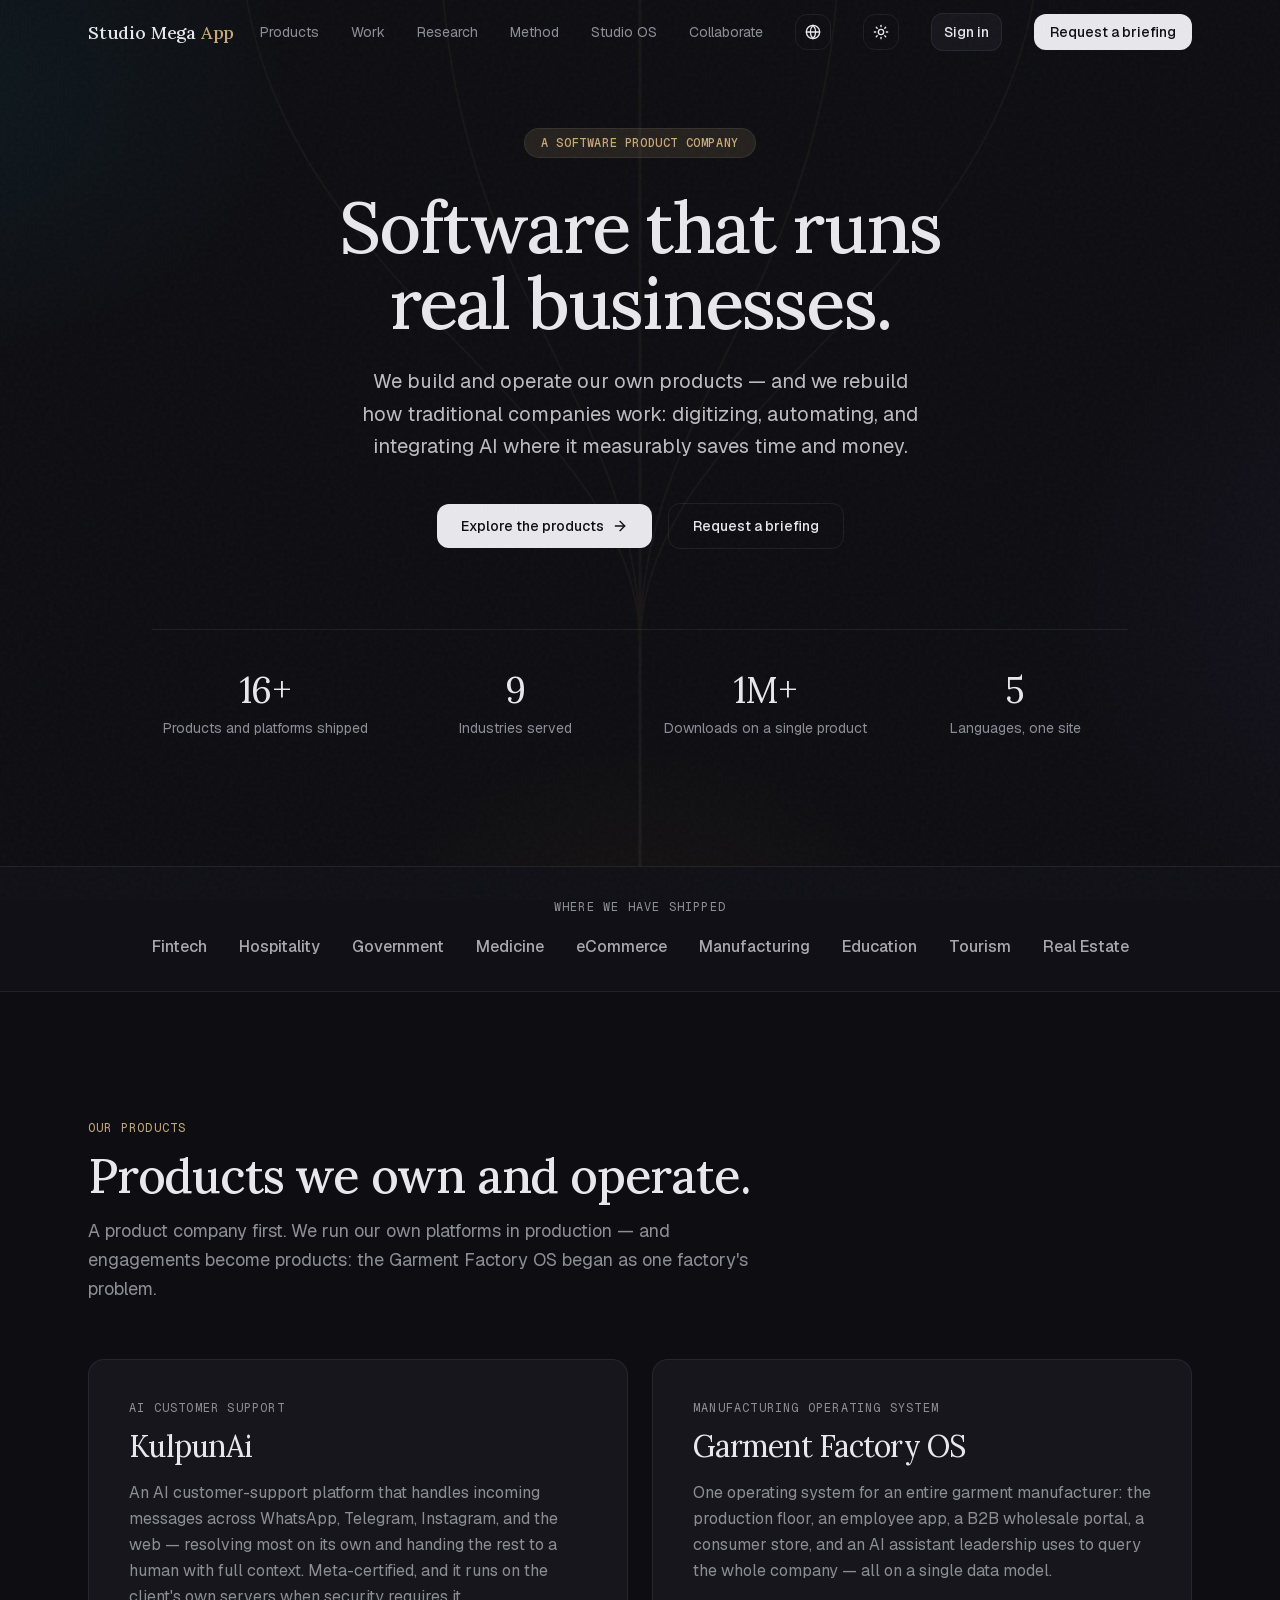
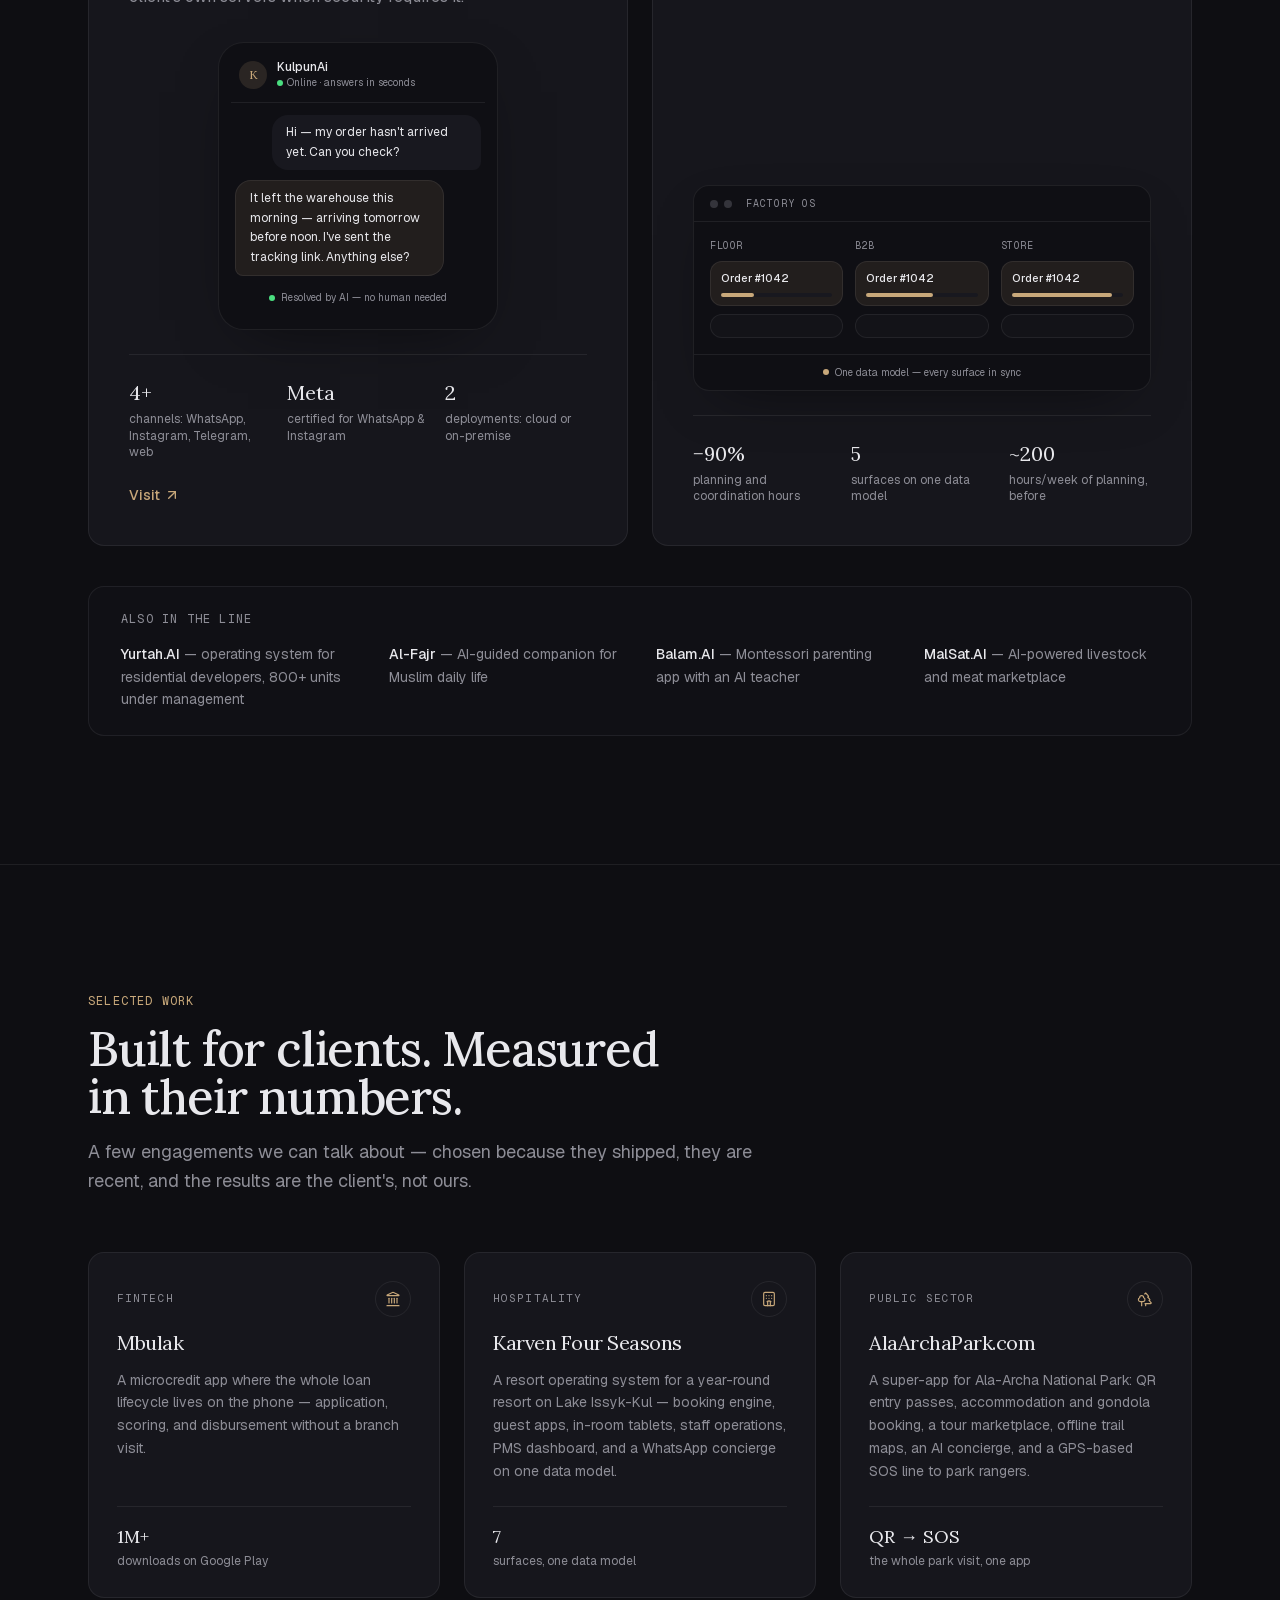
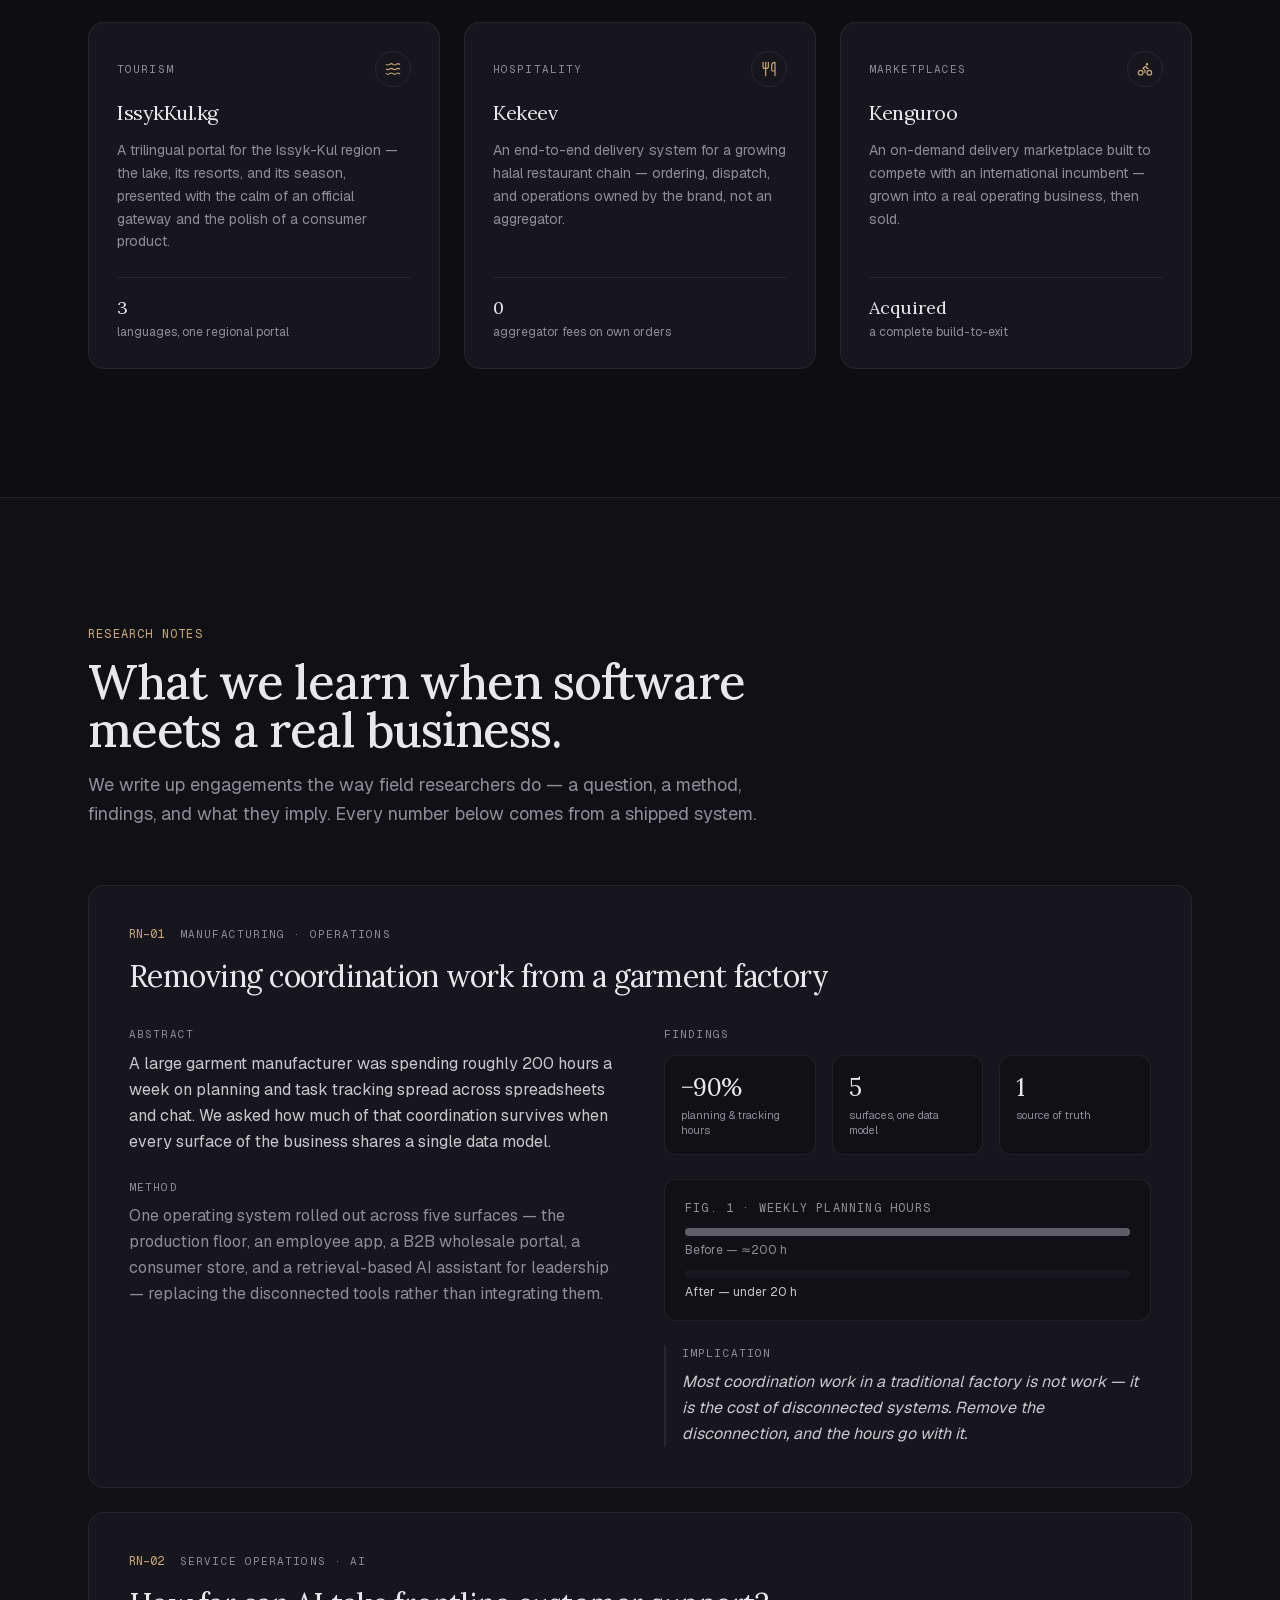
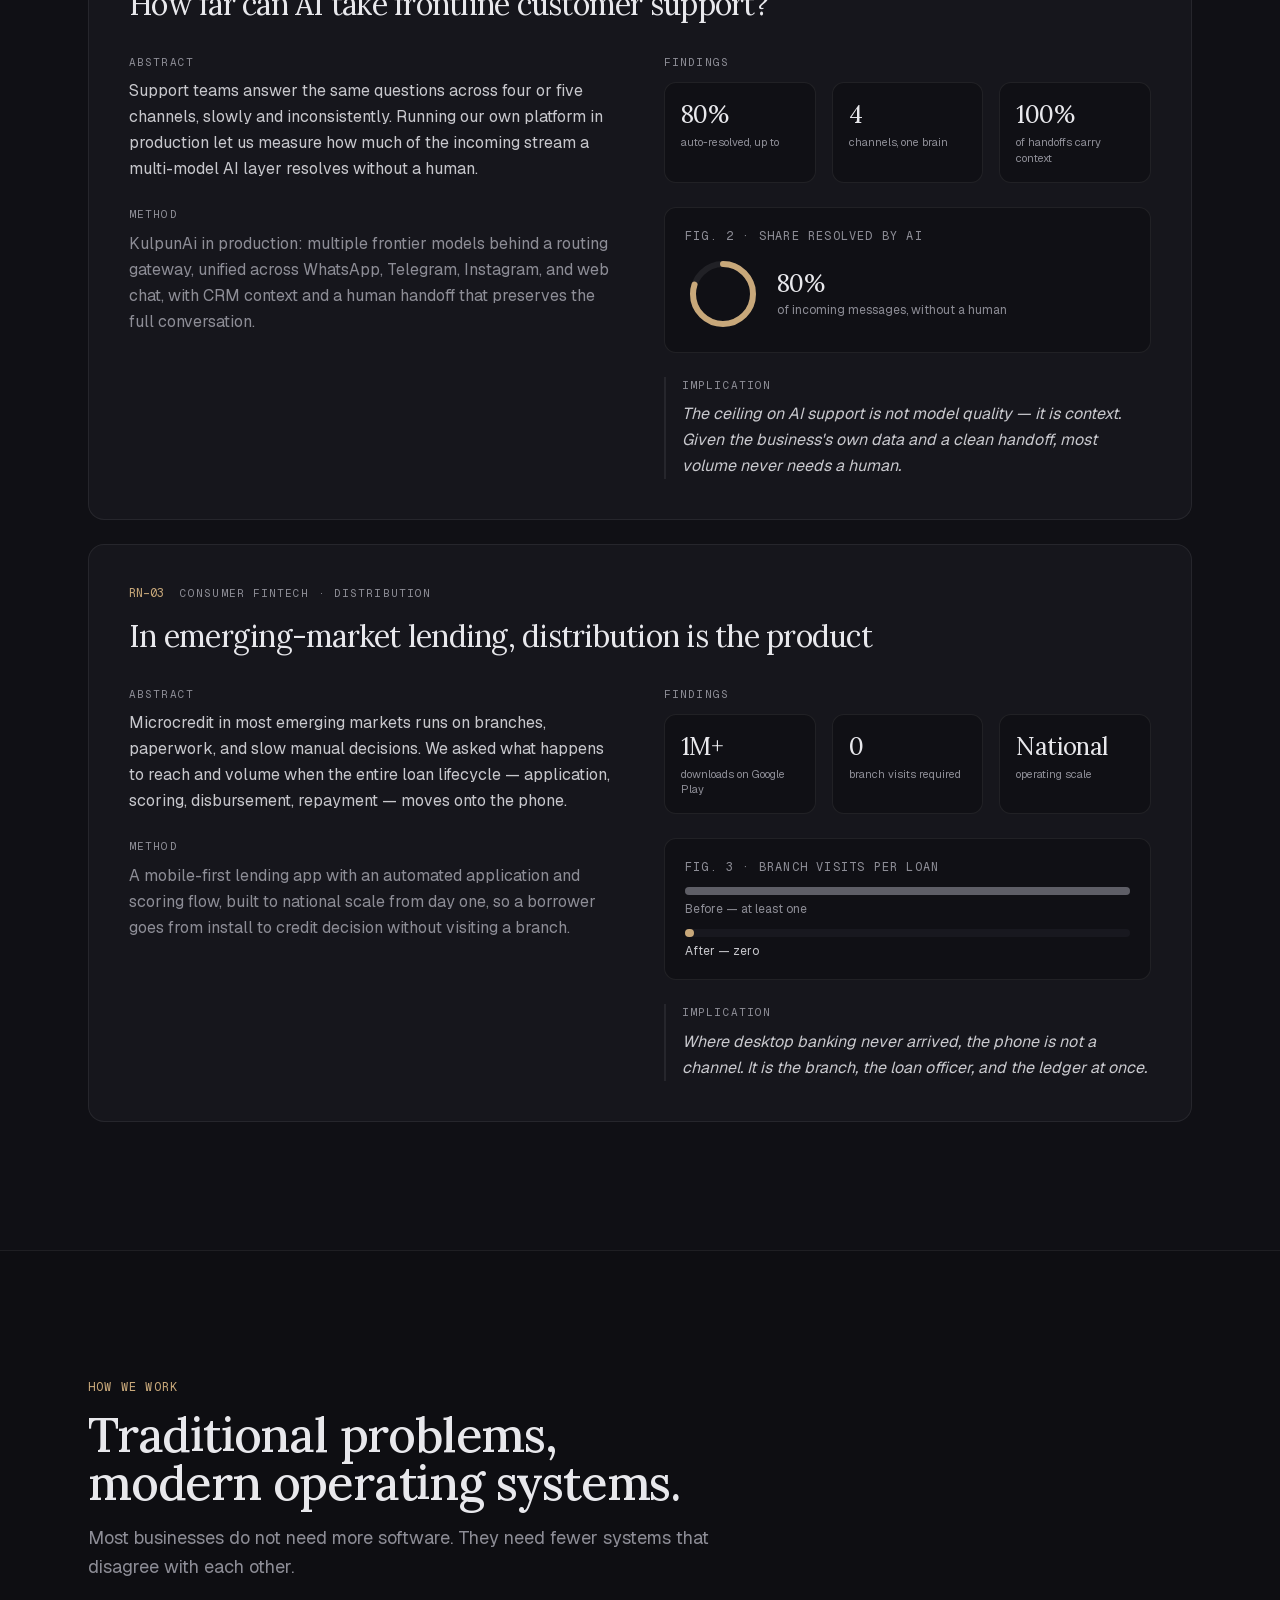
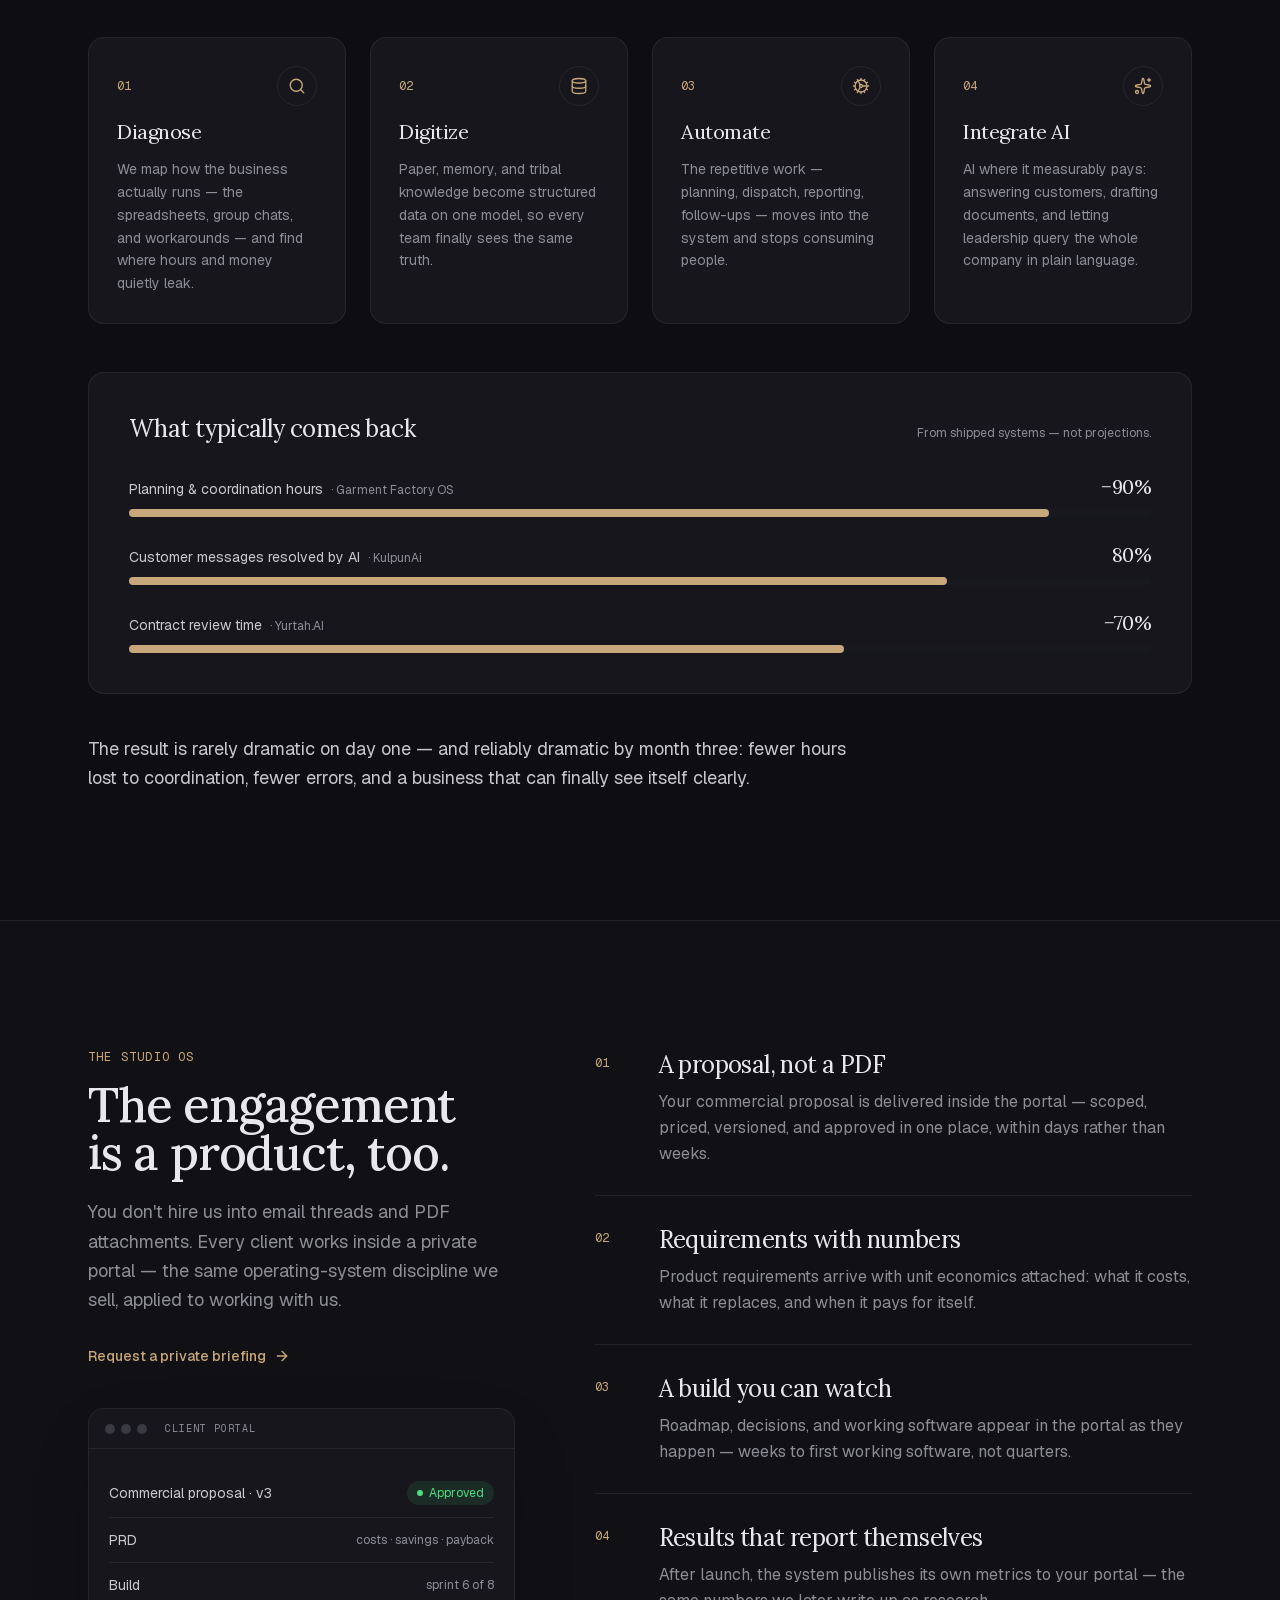
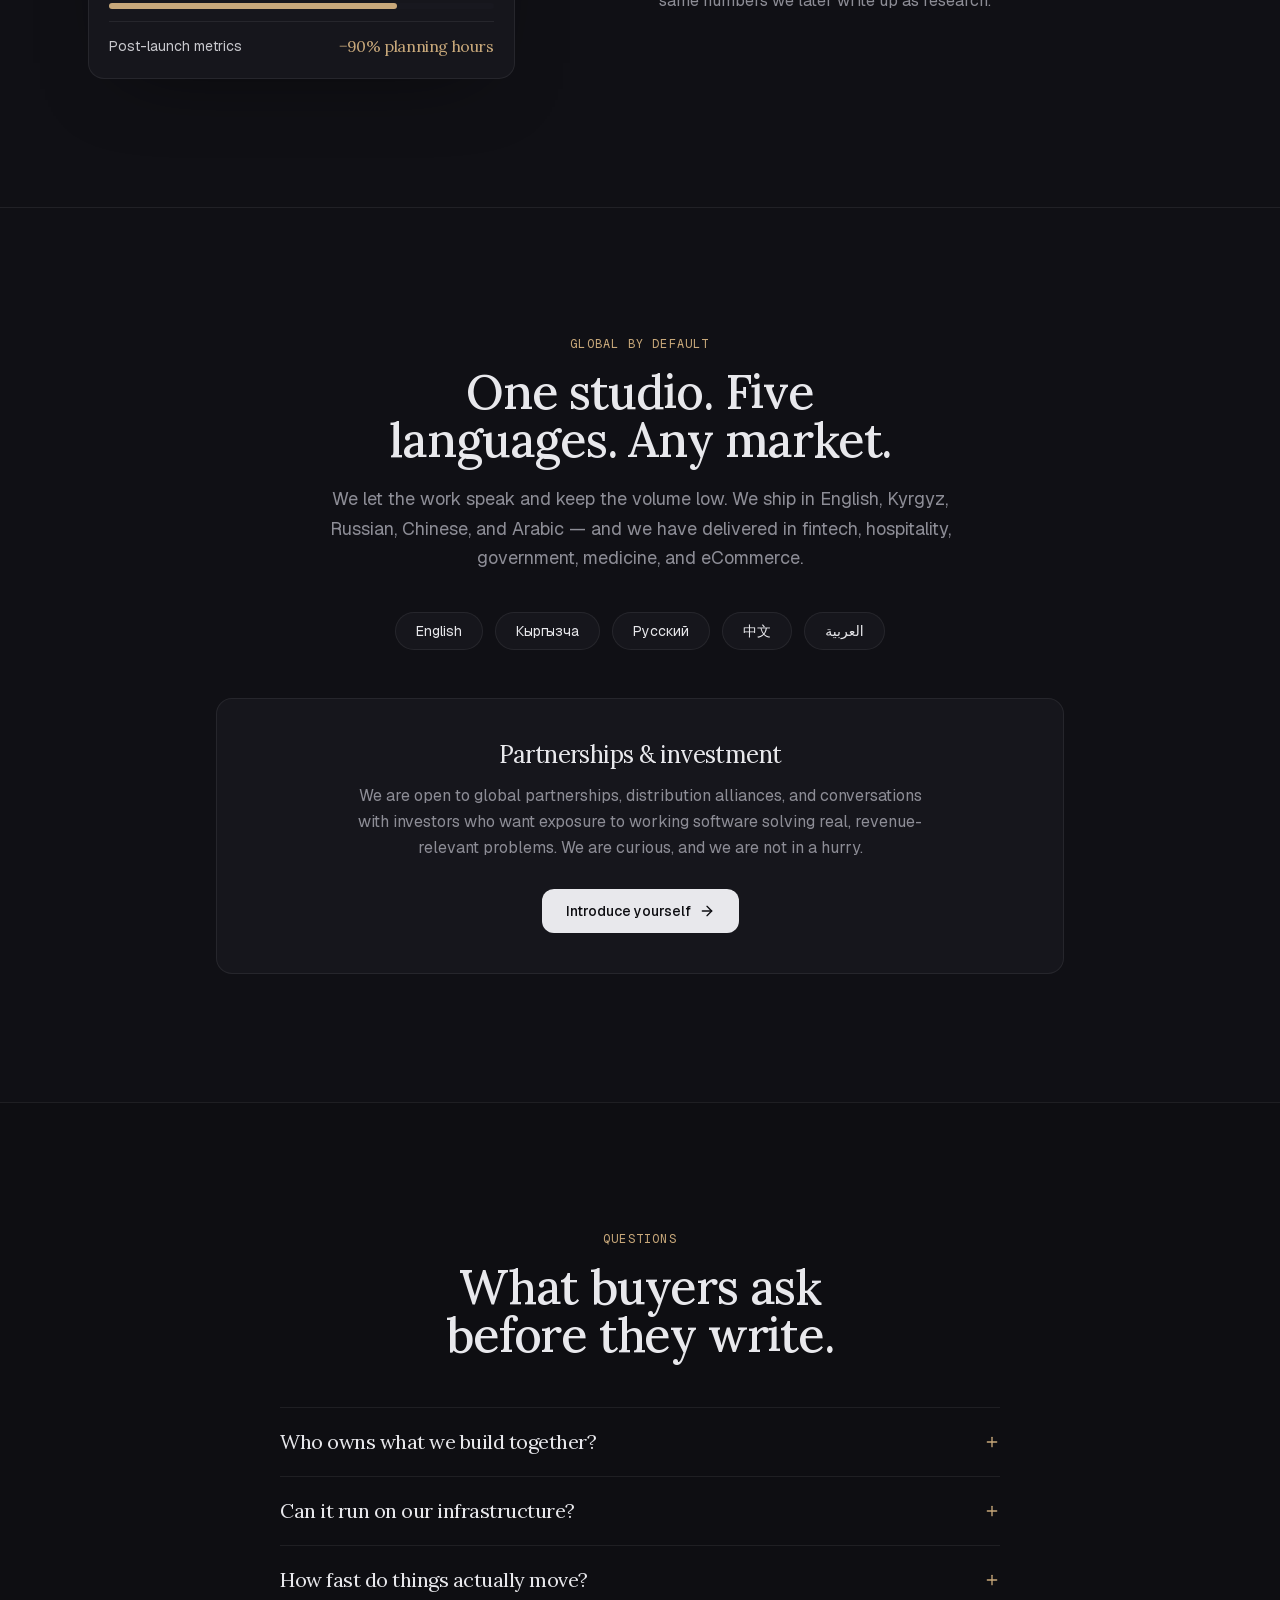
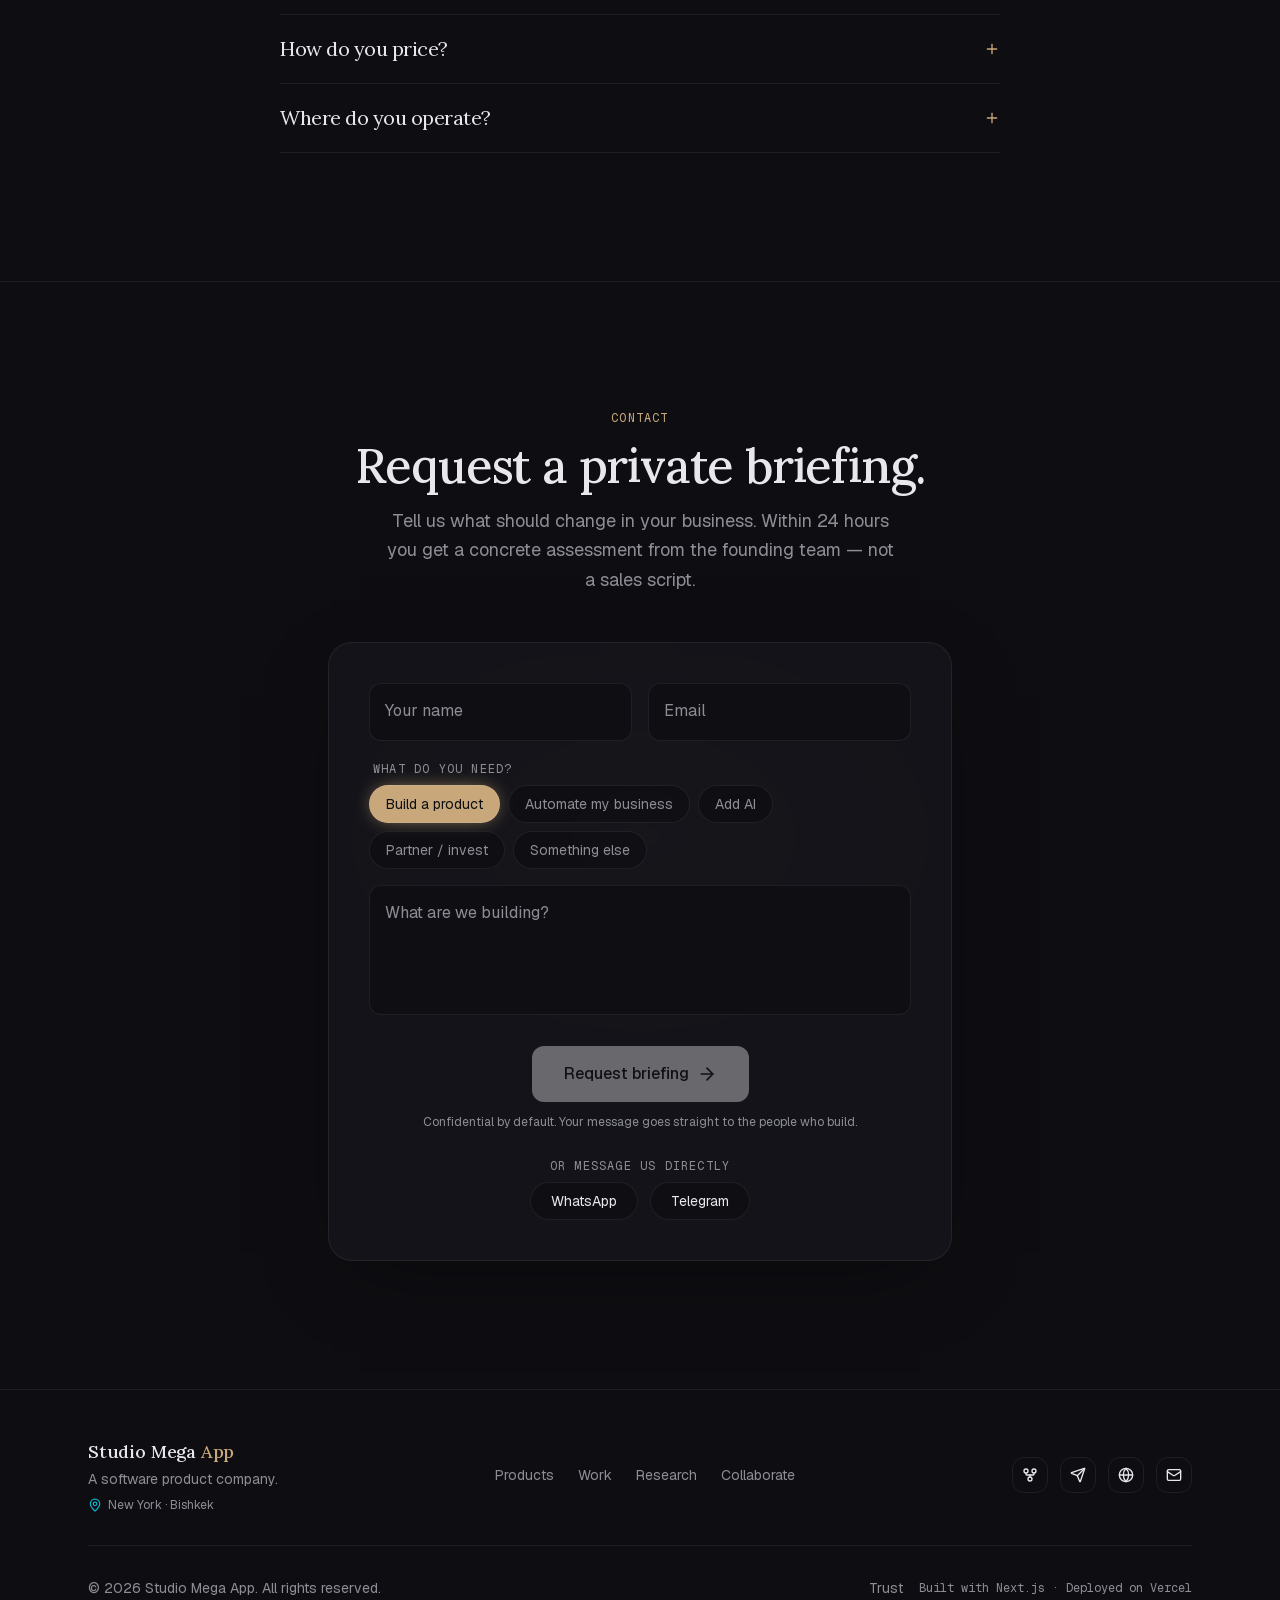
==== commit 9cc7b246: "Direct WhatsApp/Telegram chat links Co-Authored-By: Claude Fable 5 <noreply@anthropic.com>" ====
--- a/en/index.html
+++ b/en/index.html
@@ -1 +1 @@
-<!DOCTYPE html><html lang="en" dir="ltr" class="geist_e1c77e14-module__9VmjcW__variable geist_mono_6345a343-module__AiHuna__variable lora_10f9dab2-module__GYwaTW__variable h-full antialiased"><head><meta charSet="utf-8"/><meta name="viewport" content="width=device-width, initial-scale=1"/><link rel="preload" href="/_next/static/media/4fa387ec64143e14-s.p.0wkzw~je483f-.woff2" as="font" crossorigin="" type="font/woff2"/><link rel="preload" href="/_next/static/media/5e5dfa9e86f764b8-s.p.0o9~3wzuvo.a_.woff2" as="font" crossorigin="" type="font/woff2"/><link rel="preload" href="/_next/static/media/659720fbcac806cc-s.p.11sf0lfiq6c6p.woff2" as="font" crossorigin="" type="font/woff2"/><link rel="preload" href="/_next/static/media/71fbf9c08529c2a5-s.p.0s73vwibz65qg.woff2" as="font" crossorigin="" type="font/woff2"/><link rel="preload" href="/_next/static/media/797e433ab948586e-s.p.08e28id.o-okb.woff2" as="font" crossorigin="" type="font/woff2"/><link rel="preload" href="/_next/static/media/8a480f0b521d4e75-s.p.0jzbimsg8vl84.woff2" as="font" crossorigin="" type="font/woff2"/><link rel="preload" href="/_next/static/media/8c2eb9ceedecfc8e-s.p.0oeo8epbafgia.woff2" as="font" crossorigin="" type="font/woff2"/><link rel="preload" href="/_next/static/media/caa3a2e1cccd8315-s.p.09~u27dqhyhd6.woff2" as="font" crossorigin="" type="font/woff2"/><link rel="stylesheet" href="/_next/static/chunks/066tcoo3f~~na.css" data-precedence="next"/><link rel="stylesheet" href="/_next/static/chunks/0.qq3w.8kfsh8.css" data-precedence="next"/><link rel="preload" as="script" fetchPriority="low" href="/_next/static/chunks/04_4irp13w-i3.js"/><script src="/_next/static/chunks/0bez-h9ml5vyg.js" async=""></script><script src="/_next/static/chunks/0xnqwa6d2t5md.js" async=""></script><script src="/_next/static/chunks/0ocuq__ahlhfw.js" async=""></script><script src="/_next/static/chunks/147waztulgip5.js" async=""></script><script src="/_next/static/chunks/turbopack-0utp4pz0fl~gm.js" async=""></script><script src="/_next/static/chunks/05c23t9ishq20.js" async=""></script><script src="/_next/static/chunks/034wfjuz0qajn.js" async=""></script><script src="/_next/static/chunks/09ukbqfoggvk2.js" async=""></script><script src="/_next/static/chunks/13dcgyqo1m1e3.js" async=""></script><script src="/_next/static/chunks/0dkbz3wiaq8b3.js" async=""></script><script src="/_next/static/chunks/16udjw3b5dzle.js" async=""></script><script src="/_next/static/chunks/03gfifbm-5k7y.js" async=""></script><script src="/_next/static/chunks/05r_1qjv088oh.js" async=""></script><script src="/_next/static/chunks/0~o~lifizh.n6.js" async=""></script><script src="/_next/static/chunks/11n60zcj-lmux.js" async=""></script><meta name="next-size-adjust" content=""/><title>Studio Mega App — A Software Product Company</title><meta name="description" content="Studio Mega App is a software product company. We build and operate our own products — KulpunAi and the Garment Factory Operating System — and modernize traditional businesses with software and AI across fintech, hospitality, government, medicine, and eCommerce."/><meta name="author" content="Studio Mega App"/><meta name="keywords" content="software product company,AI integration,business automation,digital transformation,operating system for business,AI customer support,garment factory software,fintech app development,hospitality software,government digital platforms,healthcare software,eCommerce platforms,Studio Mega App"/><meta name="robots" content="index, follow"/><link rel="canonical" href="https://studiomega.app/en"/><link rel="alternate" hrefLang="ky" href="https://studiomega.app/ky"/><link rel="alternate" hrefLang="ru" href="https://studiomega.app/ru"/><link rel="alternate" hrefLang="en" href="https://studiomega.app/en"/><link rel="alternate" hrefLang="zh" href="https://studiomega.app/zh"/><link rel="alternate" hrefLang="ar" href="https://studiomega.app/ar"/><link rel="alternate" hrefLang="x-default" href="https://studiomega.app/en"/><meta property="og:title" content="Studio Mega App — A Software Product Company"/><meta property="og:description" content="We build our own products and rebuild how traditional businesses run — digitizing, automating, and integrating AI where it measurably saves time and money."/><meta property="og:site_name" content="Studio Mega App"/><meta property="og:locale" content="en_US"/><meta property="og:image" content="https://studiomega.app/og.png"/><meta property="og:image:width" content="1200"/><meta property="og:image:height" content="630"/><meta property="og:type" content="website"/><meta name="twitter:card" content="summary_large_image"/><meta name="twitter:title" content="Studio Mega App — A Software Product Company"/><meta name="twitter:description" content="Own products. Client operating systems. AI where it measurably pays. English · Кыргызча · Русский · 中文 · العربية."/><meta name="twitter:image" content="https://studiomega.app/og.png"/><link rel="icon" href="/icon.svg?icon.05by4i9i37xe4.svg" sizes="any" type="image/svg+xml"/><link rel="apple-touch-icon" href="/apple-icon.png?apple-icon.0q9xyt2x3g4x3.png" sizes="180x180" type="image/png"/><script src="/_next/static/chunks/03~yq9q893hmn.js" noModule=""></script></head><body class="min-h-full flex flex-col"><div hidden=""><!--$--><!--/$--></div><script>((a,b,c,d,e,f,g,h)=>{let i=document.documentElement,j=["light","dark"];function k(b){var c;(Array.isArray(a)?a:[a]).forEach(a=>{let c="class"===a,d=c&&f?e.map(a=>f[a]||a):e;c?(i.classList.remove(...d),i.classList.add(f&&f[b]?f[b]:b)):i.setAttribute(a,b)}),c=b,h&&j.includes(c)&&(i.style.colorScheme=c)}if(d)k(d);else try{let a=localStorage.getItem(b)||c,d=g&&"system"===a?window.matchMedia("(prefers-color-scheme: dark)").matches?"dark":"light":a;k(d)}catch(a){}})("class","theme","dark",null,["light","dark"],null,false,true)</script><script type="application/ld+json">[{"@context":"https://schema.org","@type":"Organization","name":"Studio Mega App","url":"https://studiomega.app","logo":"https://studiomega.app/icon.svg","description":"A software product company. Own products, client operating systems, and AI integration for fintech, hospitality, government, medicine, and eCommerce.","address":{"@type":"PostalAddress","streetAddress":"133 East 27th Street, Suite 2B","addressLocality":"New York","addressRegion":"NY","postalCode":"10016","addressCountry":"US"},"knowsLanguage":["en","ky","ru","zh","ar"]},{"@context":"https://schema.org","@type":"FAQPage","mainEntity":[{"@type":"Question","name":"Who owns what we build together?","acceptedAnswer":{"@type":"Answer","text":"You do. Client systems are delivered with full source code and ownership — no lock-in, no license meter. Our own products (KulpunAi, Garment Factory OS) remain ours; anything built for you is yours."}},{"@type":"Question","name":"Can it run on our infrastructure?","acceptedAnswer":{"@type":"Answer","text":"Yes. When security or regulation requires it, systems deploy on your own servers — KulpunAi already runs on-premise for security-sensitive clients and is Meta-certified for WhatsApp and Instagram."}},{"@type":"Question","name":"How fast do things actually move?","acceptedAnswer":{"@type":"Answer","text":"You hear back within 24 hours. A scoped, priced commercial proposal lands in your portal within days, not weeks — and you see working software in weeks, not quarters."}},{"@type":"Question","name":"How do you price?","acceptedAnswer":{"@type":"Answer","text":"Fixed-scope proposals with the unit economics attached: what it costs, what it replaces, when it pays back. For the right ventures we also consider equity partnerships."}},{"@type":"Question","name":"Where do you operate?","acceptedAnswer":{"@type":"Answer","text":"Globally, remote-first, in five languages — English, Kyrgyz, Russian, Chinese, and Arabic — with presence in New York and Bishkek. We have shipped for fintech, hospitality, government, medicine, and eCommerce."}}]}]</script><header class="fixed top-0 left-0 right-0 z-40 transition-all duration-300 bg-transparent"><nav class="max-w-6xl mx-auto px-4 sm:px-6 h-16 flex items-center justify-between"><a href="#" class="wordmark hover:text-accent transition-colors">Studio Mega <span class="text-accent">App</span></a><div class="hidden md:flex items-center gap-8"><a href="#products" class="text-sm text-muted-foreground hover:text-foreground transition-colors">Products</a><a href="#work" class="text-sm text-muted-foreground hover:text-foreground transition-colors">Work</a><a href="#research" class="text-sm text-muted-foreground hover:text-foreground transition-colors">Research</a><a href="#method" class="text-sm text-muted-foreground hover:text-foreground transition-colors">Method</a><a href="#os" class="text-sm text-muted-foreground hover:text-foreground transition-colors">Studio OS</a><a href="#contact" class="text-sm text-muted-foreground hover:text-foreground transition-colors">Collaborate</a><div class="relative"><button class="w-9 h-9 flex items-center justify-center rounded-lg border border-border hover:bg-muted transition-colors disabled:opacity-50" aria-label="Language"><svg xmlns="http://www.w3.org/2000/svg" width="24" height="24" viewBox="0 0 24 24" fill="none" stroke="currentColor" stroke-width="2" stroke-linecap="round" stroke-linejoin="round" class="lucide lucide-globe w-4 h-4" aria-hidden="true"><circle cx="12" cy="12" r="10"></circle><path d="M12 2a14.5 14.5 0 0 0 0 20 14.5 14.5 0 0 0 0-20"></path><path d="M2 12h20"></path></svg></button></div><div class="w-9 h-9"></div><a href="/en/portal" class="inline-flex items-center gap-1.5 rounded-lg border border-border bg-card px-3 py-2 text-sm font-medium text-foreground hover:border-accent/50 hover:text-accent transition-colors">Sign in</a><a href="#contact" class="px-4 py-2 text-sm font-medium bg-foreground text-background rounded-lg hover:opacity-85 transition-opacity">Request a briefing</a></div><div class="flex md:hidden items-center gap-3"><div class="relative"><button class="w-9 h-9 flex items-center justify-center rounded-lg border border-border hover:bg-muted transition-colors disabled:opacity-50" aria-label="Language"><svg xmlns="http://www.w3.org/2000/svg" width="24" height="24" viewBox="0 0 24 24" fill="none" stroke="currentColor" stroke-width="2" stroke-linecap="round" stroke-linejoin="round" class="lucide lucide-globe w-4 h-4" aria-hidden="true"><circle cx="12" cy="12" r="10"></circle><path d="M12 2a14.5 14.5 0 0 0 0 20 14.5 14.5 0 0 0 0-20"></path><path d="M2 12h20"></path></svg></button></div><div class="w-9 h-9"></div><button class="w-9 h-9 flex items-center justify-center rounded-lg border border-border hover:bg-muted transition-colors" aria-label="Toggle menu"><svg xmlns="http://www.w3.org/2000/svg" width="24" height="24" viewBox="0 0 24 24" fill="none" stroke="currentColor" stroke-width="2" stroke-linecap="round" stroke-linejoin="round" class="lucide lucide-menu w-4 h-4" aria-hidden="true"><path d="M4 5h16"></path><path d="M4 12h16"></path><path d="M4 19h16"></path></svg></button></div></nav></header><main class="flex-1"><section class="relative min-h-[92vh] flex items-center overflow-hidden"><div class="gradient-mesh"></div><svg aria-hidden="true" class="absolute left-1/2 top-1/2 -z-0 h-[130%] w-auto -translate-x-1/2 -translate-y-1/2 opacity-[0.05]" viewBox="0 0 800 900" fill="none"><path d="M 80 40 C 80 330, 400 420, 400 620" stroke="var(--accent)" stroke-width="1.5"></path><path d="M 240 40 C 240 330, 400 420, 400 620" stroke="var(--accent)" stroke-width="1.5"></path><path d="M 400 40 C 400 330, 400 420, 400 620" stroke="var(--accent)" stroke-width="2.5"></path><path d="M 560 40 C 560 330, 400 420, 400 620" stroke="var(--accent)" stroke-width="1.5"></path><path d="M 720 40 C 720 330, 400 420, 400 620" stroke="var(--accent)" stroke-width="1.5"></path><path d="M 400 620 L 400 860" stroke="var(--foreground)" stroke-width="2.5"></path><circle cx="80" cy="40" r="4" fill="var(--accent)"></circle><circle cx="240" cy="40" r="4" fill="var(--accent)"></circle><circle cx="400" cy="40" r="4" fill="var(--accent)"></circle><circle cx="560" cy="40" r="4" fill="var(--accent)"></circle><circle cx="720" cy="40" r="4" fill="var(--accent)"></circle></svg><div class="relative z-10 w-full max-w-5xl mx-auto px-4 sm:px-6 py-32 text-center"><div style="opacity:0;transform:translateY(16px)"><span class="inline-flex items-center gap-2 px-4 py-1.5 text-xs font-mono font-medium tracking-wider uppercase text-accent bg-accent-glow border border-accent/20 rounded-full">A software product company</span></div><h1 class="mt-8 font-serif text-4xl sm:text-6xl md:text-7xl font-medium tracking-tight leading-[1.05] text-balance" style="opacity:0;transform:translateY(16px)">Software that runs real businesses.</h1><p class="mt-6 mx-auto max-w-2xl text-lg sm:text-xl text-foreground/80 leading-relaxed text-balance">We build and operate our own products — and we rebuild how traditional companies work: digitizing, automating, and integrating AI where it measurably saves time and money.</p><div class="mt-10 flex flex-col sm:flex-row items-center justify-center gap-4" style="opacity:0;transform:translateY(16px)"><a href="#products" class="relative inline-flex items-center justify-center gap-2 group px-6 py-3 text-sm font-medium bg-foreground text-background rounded-lg hover:opacity-90 transition-opacity" style="transform:none">Explore the products<svg xmlns="http://www.w3.org/2000/svg" width="24" height="24" viewBox="0 0 24 24" fill="none" stroke="currentColor" stroke-width="2" stroke-linecap="round" stroke-linejoin="round" class="lucide lucide-arrow-right w-4 h-4 group-hover:translate-x-0.5 transition-transform rtl:rotate-180" aria-hidden="true"><path d="M5 12h14"></path><path d="m12 5 7 7-7 7"></path></svg></a><a href="#contact" class="relative inline-flex items-center justify-center gap-2 px-6 py-3 text-sm font-medium border border-border rounded-lg hover:bg-muted transition-colors" style="transform:none">Request a briefing</a></div><dl class="mt-20 grid grid-cols-2 md:grid-cols-4 gap-x-6 gap-y-10 border-t border-border pt-10" style="opacity:0"><div><dd class="font-serif text-3xl sm:text-4xl tracking-tight">16+</dd><dt class="mt-2 text-xs sm:text-sm text-muted-foreground">Products and platforms shipped</dt></div><div><dd class="font-serif text-3xl sm:text-4xl tracking-tight">9</dd><dt class="mt-2 text-xs sm:text-sm text-muted-foreground">Industries served</dt></div><div><dd class="font-serif text-3xl sm:text-4xl tracking-tight">1M+</dd><dt class="mt-2 text-xs sm:text-sm text-muted-foreground">Downloads on a single product</dt></div><div><dd class="font-serif text-3xl sm:text-4xl tracking-tight">5</dd><dt class="mt-2 text-xs sm:text-sm text-muted-foreground">Languages, one site</dt></div></dl></div></section><section class="border-y border-border bg-card/40"><div class="max-w-6xl mx-auto px-4 sm:px-6 py-8"><p class="text-center text-xs font-mono uppercase tracking-widest text-muted-foreground">Where we have shipped</p><ul class="mt-5 flex flex-wrap justify-center gap-x-8 gap-y-3"><li class="text-sm sm:text-base text-foreground/70 font-medium">Fintech</li><li class="text-sm sm:text-base text-foreground/70 font-medium">Hospitality</li><li class="text-sm sm:text-base text-foreground/70 font-medium">Government</li><li class="text-sm sm:text-base text-foreground/70 font-medium">Medicine</li><li class="text-sm sm:text-base text-foreground/70 font-medium">eCommerce</li><li class="text-sm sm:text-base text-foreground/70 font-medium">Manufacturing</li><li class="text-sm sm:text-base text-foreground/70 font-medium">Education</li><li class="text-sm sm:text-base text-foreground/70 font-medium">Tourism</li><li class="text-sm sm:text-base text-foreground/70 font-medium">Real Estate</li></ul></div></section><section id="products" class="relative py-24 sm:py-32"><div class="max-w-6xl mx-auto px-4 sm:px-6"><p class="text-xs font-mono uppercase tracking-widest text-accent">Our products</p><h2 class="mt-4 font-serif text-3xl sm:text-5xl font-medium tracking-tight max-w-2xl text-balance">Products we own and operate.</h2><p class="mt-4 max-w-2xl text-base sm:text-lg text-muted-foreground leading-relaxed">A product company first. We run our own platforms in production — and engagements become products: the Garment Factory OS began as one factory&#x27;s problem.</p><div class="mt-14 grid gap-6 lg:grid-cols-2"><article class="group relative flex flex-col rounded-2xl border border-border bg-card p-8 sm:p-10 hover:bg-card-hover transition-colors" style="opacity:0;transform:translateY(24px)"><p class="text-xs font-mono uppercase tracking-widest text-muted-foreground">AI customer support</p><h3 class="mt-3 font-serif text-2xl sm:text-3xl tracking-tight">KulpunAi</h3><p class="mt-4 text-sm sm:text-base text-muted-foreground leading-relaxed flex-1">An AI customer-support platform that handles incoming messages across WhatsApp, Telegram, Instagram, and the web — resolving most on its own and handing the rest to a human with full context. Meta-certified, and it runs on the client&#x27;s own servers when security requires it.</p><div class="mt-8"><div class="mx-auto w-full max-w-[280px] rounded-[1.6rem] border border-border bg-background/70 p-3 shadow-[0_20px_60px_-30px_rgba(0,0,0,0.6)]" aria-hidden="true"><div class="flex items-center gap-2.5 border-b border-border px-2 pb-3 pt-1"><span class="flex h-7 w-7 items-center justify-center rounded-full bg-accent/15 font-serif text-xs text-accent">K</span><div class="flex-1"><p class="text-xs font-medium">KulpunAi</p><p class="flex items-center gap-1 text-[10px] text-muted-foreground"><span class="h-1.5 w-1.5 rounded-full bg-signal-ok"></span>Online · answers in seconds</p></div></div><div class="space-y-2.5 px-1 py-3"><div class="ms-auto w-fit max-w-[85%] rounded-2xl rounded-ee-md bg-muted px-3.5 py-2 text-xs leading-relaxed" style="opacity:0;transform:translateY(8px)">Hi — my order hasn&#x27;t arrived yet. Can you check?</div><div class="me-auto w-fit max-w-[85%] rounded-2xl rounded-es-md border border-accent/25 bg-accent/10 px-3.5 py-2 text-xs leading-relaxed" style="opacity:0;transform:translateY(8px)">It left the warehouse this morning — arriving tomorrow before noon. I&#x27;ve sent the tracking link. Anything else?</div><p class="flex items-center justify-center gap-1.5 pt-1 text-[10px] text-muted-foreground" style="opacity:0"><span class="h-1.5 w-1.5 rounded-full bg-signal-ok"></span>Resolved by AI — no human needed</p></div></div></div><dl class="mt-6 grid grid-cols-3 gap-4 border-t border-border pt-6"><div><dd class="font-serif text-lg sm:text-xl">4+</dd><dt class="mt-1 text-[11px] sm:text-xs text-muted-foreground leading-snug">channels: WhatsApp, Instagram, Telegram, web</dt></div><div><dd class="font-serif text-lg sm:text-xl">Meta</dd><dt class="mt-1 text-[11px] sm:text-xs text-muted-foreground leading-snug">certified for WhatsApp &amp; Instagram</dt></div><div><dd class="font-serif text-lg sm:text-xl">2</dd><dt class="mt-1 text-[11px] sm:text-xs text-muted-foreground leading-snug">deployments: cloud or on-premise</dt></div></dl><a href="https://kulpunai.com" target="_blank" rel="noopener noreferrer" class="mt-6 inline-flex items-center gap-1 text-sm font-medium text-accent hover:underline">Visit<svg xmlns="http://www.w3.org/2000/svg" width="24" height="24" viewBox="0 0 24 24" fill="none" stroke="currentColor" stroke-width="2" stroke-linecap="round" stroke-linejoin="round" class="lucide lucide-arrow-up-right w-4 h-4 rtl:-scale-x-100" aria-hidden="true"><path d="M7 7h10v10"></path><path d="M7 17 17 7"></path></svg><span class="absolute inset-0" aria-hidden="true"></span></a></article><article class="group relative flex flex-col rounded-2xl border border-border bg-card p-8 sm:p-10 hover:bg-card-hover transition-colors" style="opacity:0;transform:translateY(24px)"><p class="text-xs font-mono uppercase tracking-widest text-muted-foreground">Manufacturing operating system</p><h3 class="mt-3 font-serif text-2xl sm:text-3xl tracking-tight">Garment Factory OS</h3><p class="mt-4 text-sm sm:text-base text-muted-foreground leading-relaxed flex-1">One operating system for an entire garment manufacturer: the production floor, an employee app, a B2B wholesale portal, a consumer store, and an AI assistant leadership uses to query the whole company — all on a single data model.</p><div class="mt-8"><div class="overflow-hidden rounded-2xl border border-border bg-background/70 shadow-[0_20px_60px_-30px_rgba(0,0,0,0.6)]" aria-hidden="true"><div class="flex items-center gap-1.5 border-b border-border px-4 py-2.5"><span class="h-2 w-2 rounded-full bg-muted-foreground/30"></span><span class="h-2 w-2 rounded-full bg-muted-foreground/30"></span><span class="ms-2 font-mono text-[10px] uppercase tracking-widest text-muted-foreground">Factory OS</span></div><div class="grid grid-cols-3 gap-3 p-4"><div><p class="mb-2 truncate font-mono text-[10px] uppercase tracking-wider text-muted-foreground">Floor</p><div class="space-y-2"><div class="rounded-lg border border-accent/30 bg-accent/10 px-2.5 py-2" style="opacity:0;transform:translateY(8px)"><p class="truncate text-[11px] font-medium">Order #1042</p><div class="mt-1.5 h-1 rounded-full bg-muted"><div class="h-1 rounded-full bg-accent" style="width:0px"></div></div></div><div class="h-6 rounded-lg border border-border bg-card/60"></div></div></div><div><p class="mb-2 truncate font-mono text-[10px] uppercase tracking-wider text-muted-foreground">B2B</p><div class="space-y-2"><div class="rounded-lg border border-accent/30 bg-accent/10 px-2.5 py-2" style="opacity:0;transform:translateY(8px)"><p class="truncate text-[11px] font-medium">Order #1042</p><div class="mt-1.5 h-1 rounded-full bg-muted"><div class="h-1 rounded-full bg-accent" style="width:0px"></div></div></div><div class="h-6 rounded-lg border border-border bg-card/60"></div></div></div><div><p class="mb-2 truncate font-mono text-[10px] uppercase tracking-wider text-muted-foreground">Store</p><div class="space-y-2"><div class="rounded-lg border border-accent/30 bg-accent/10 px-2.5 py-2" style="opacity:0;transform:translateY(8px)"><p class="truncate text-[11px] font-medium">Order #1042</p><div class="mt-1.5 h-1 rounded-full bg-muted"><div class="h-1 rounded-full bg-accent" style="width:0px"></div></div></div><div class="h-6 rounded-lg border border-border bg-card/60"></div></div></div></div><p class="flex items-center justify-center gap-1.5 border-t border-border px-4 py-2.5 text-[10px] text-muted-foreground"><span class="h-1.5 w-1.5 rounded-full bg-accent"></span>One data model — every surface in sync</p></div></div><dl class="mt-6 grid grid-cols-3 gap-4 border-t border-border pt-6"><div><dd class="font-serif text-lg sm:text-xl">−90%</dd><dt class="mt-1 text-[11px] sm:text-xs text-muted-foreground leading-snug">planning and coordination hours</dt></div><div><dd class="font-serif text-lg sm:text-xl">5</dd><dt class="mt-1 text-[11px] sm:text-xs text-muted-foreground leading-snug">surfaces on one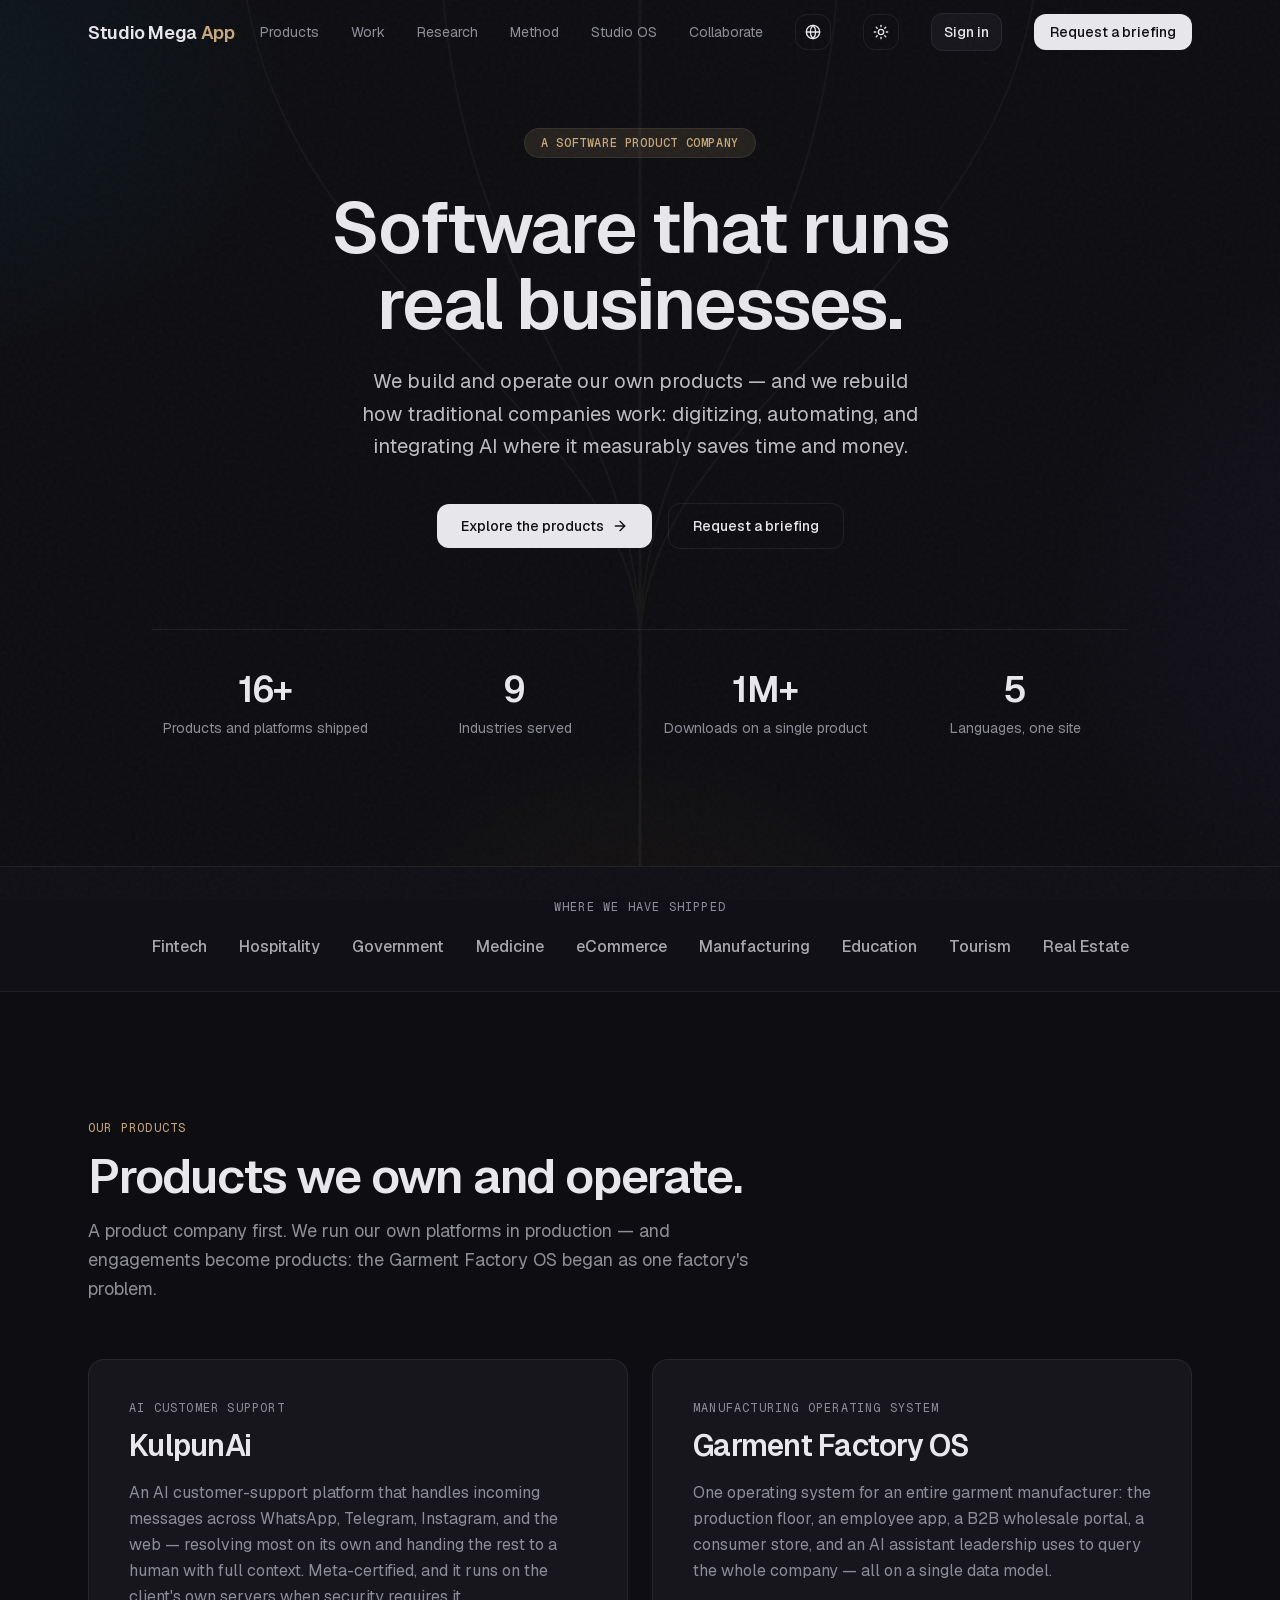
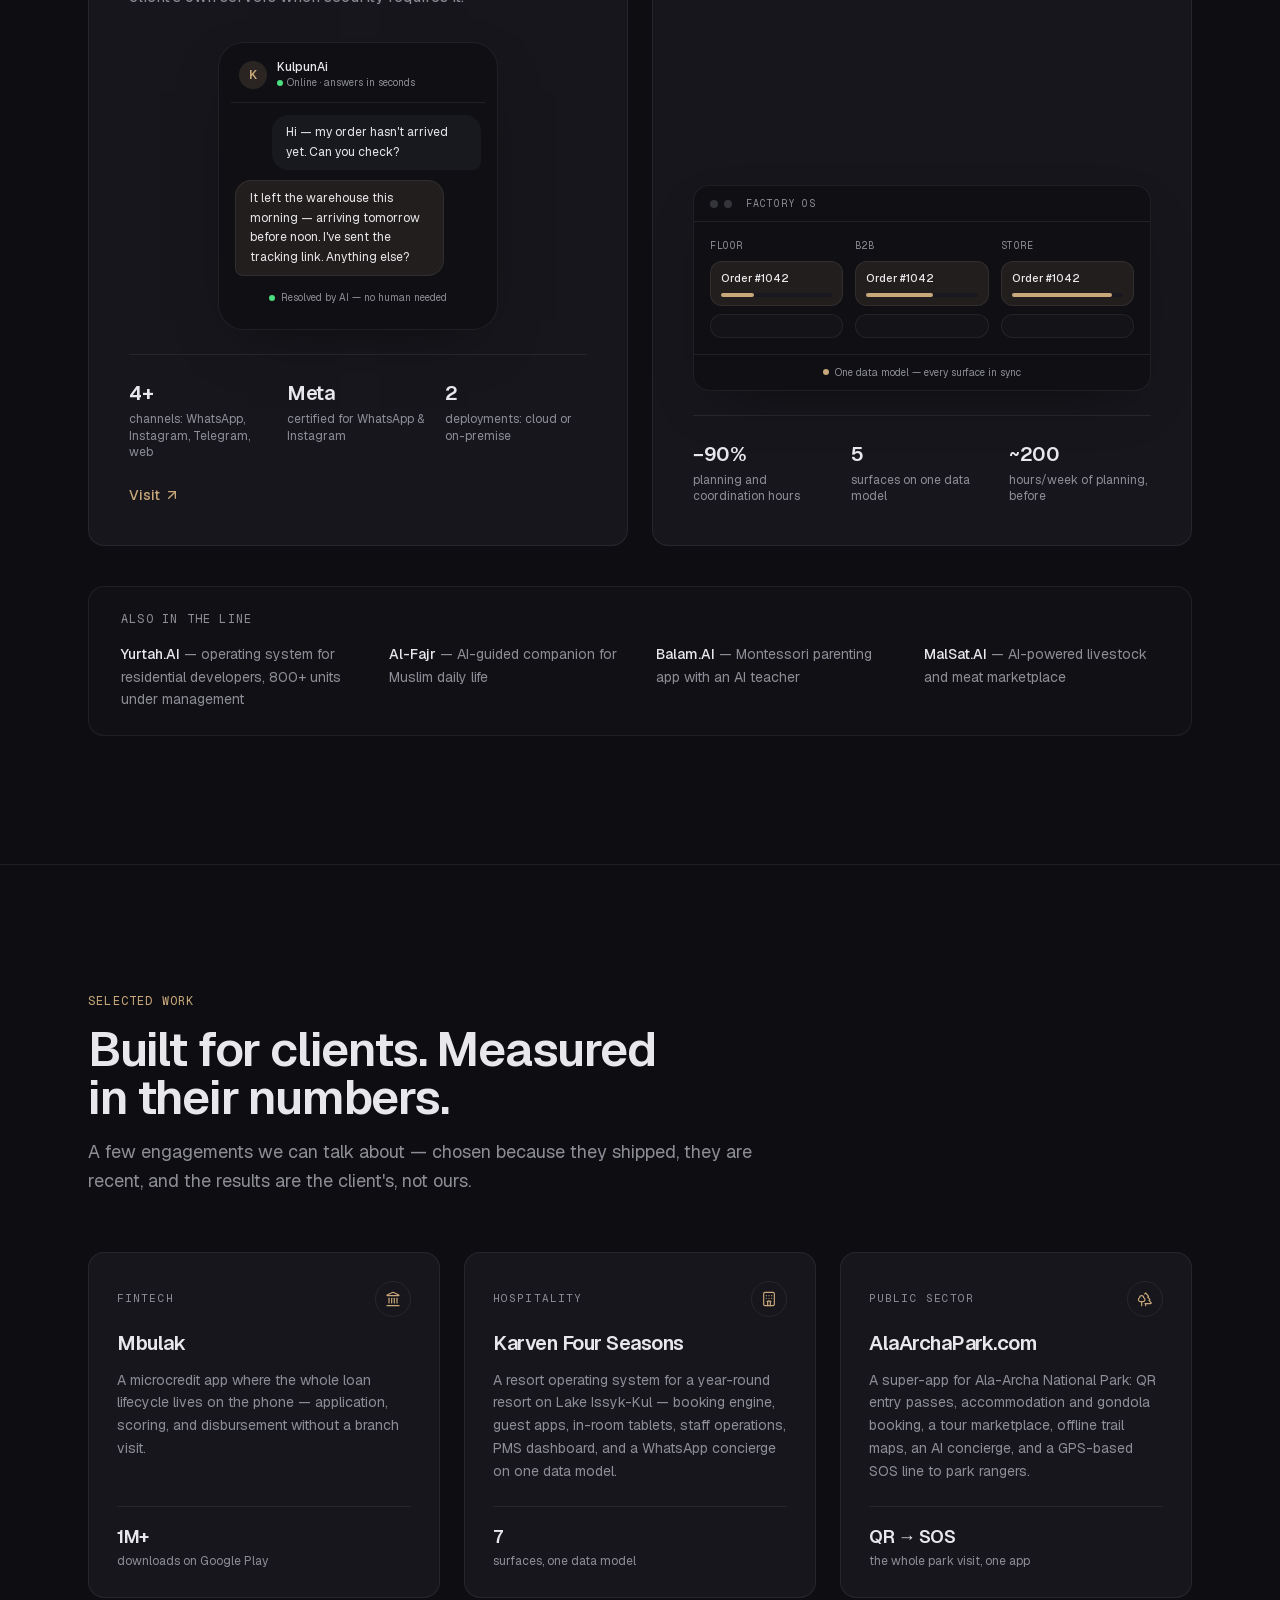
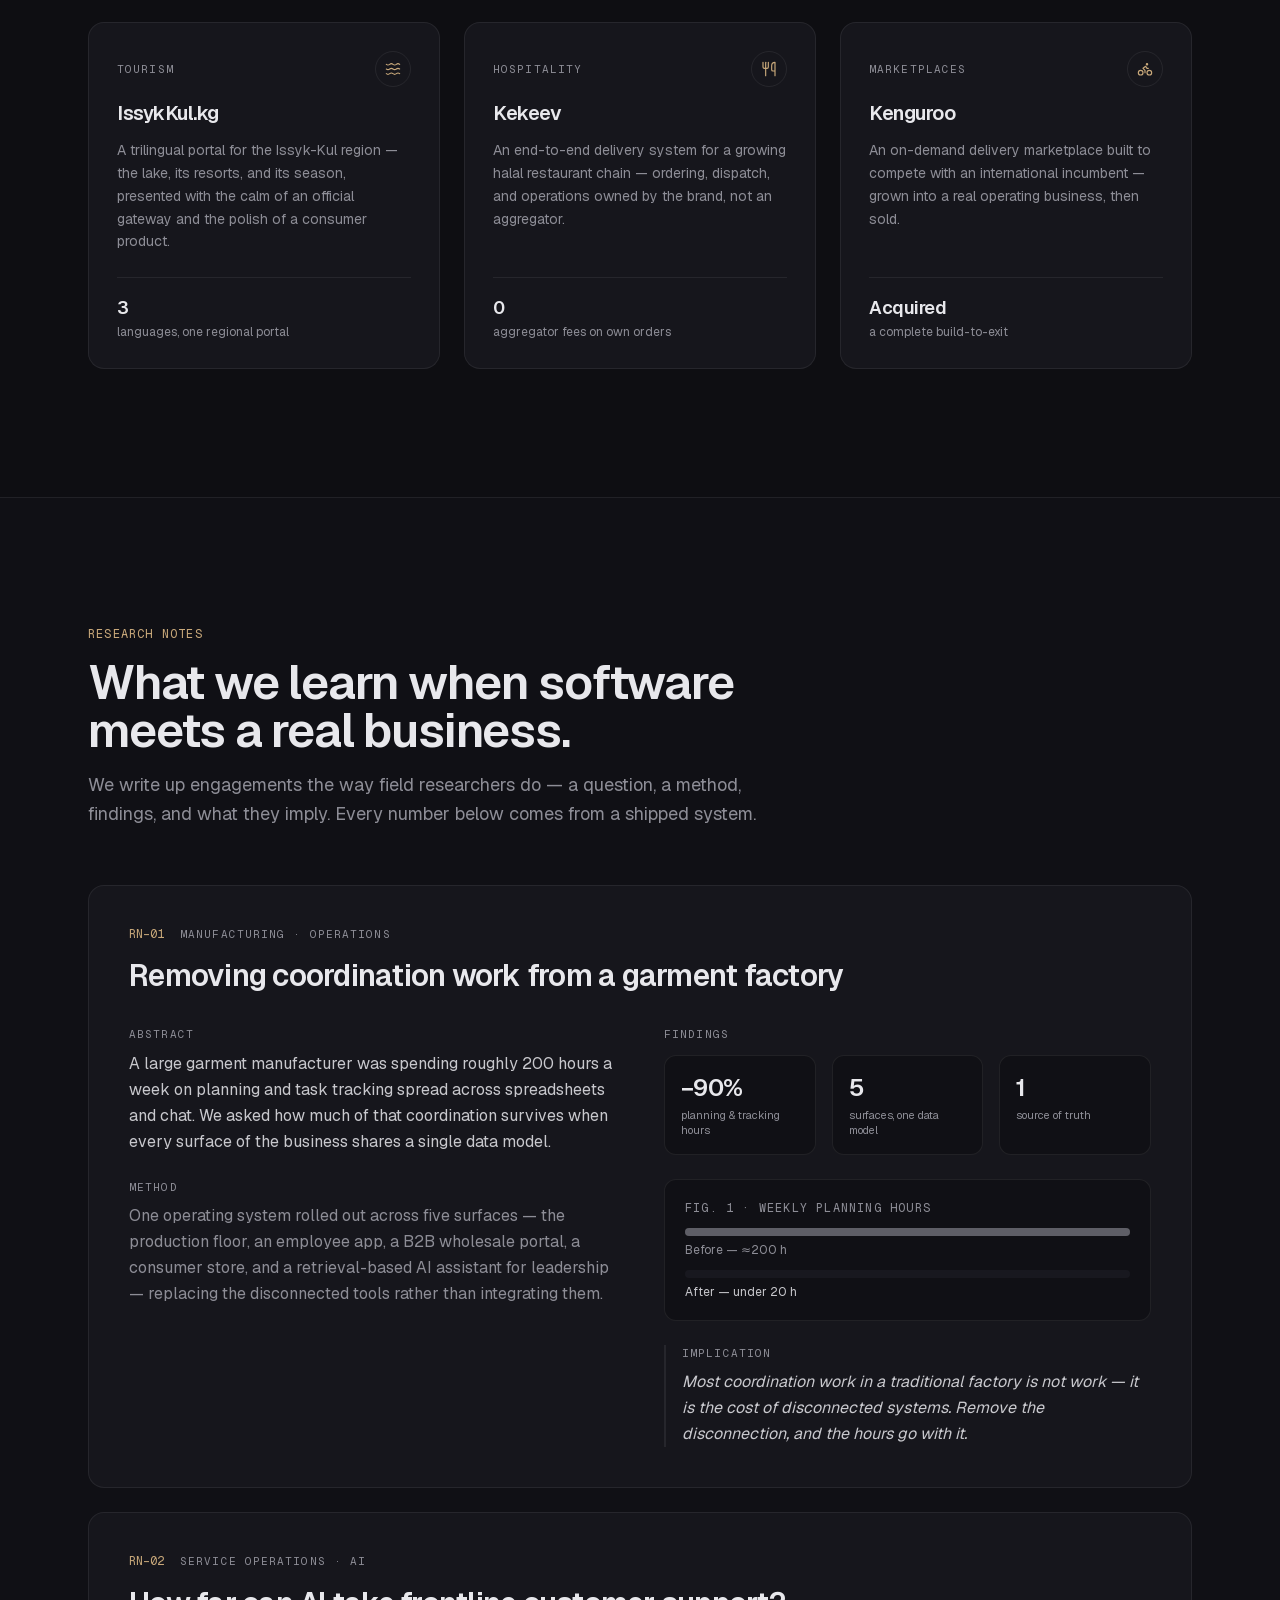
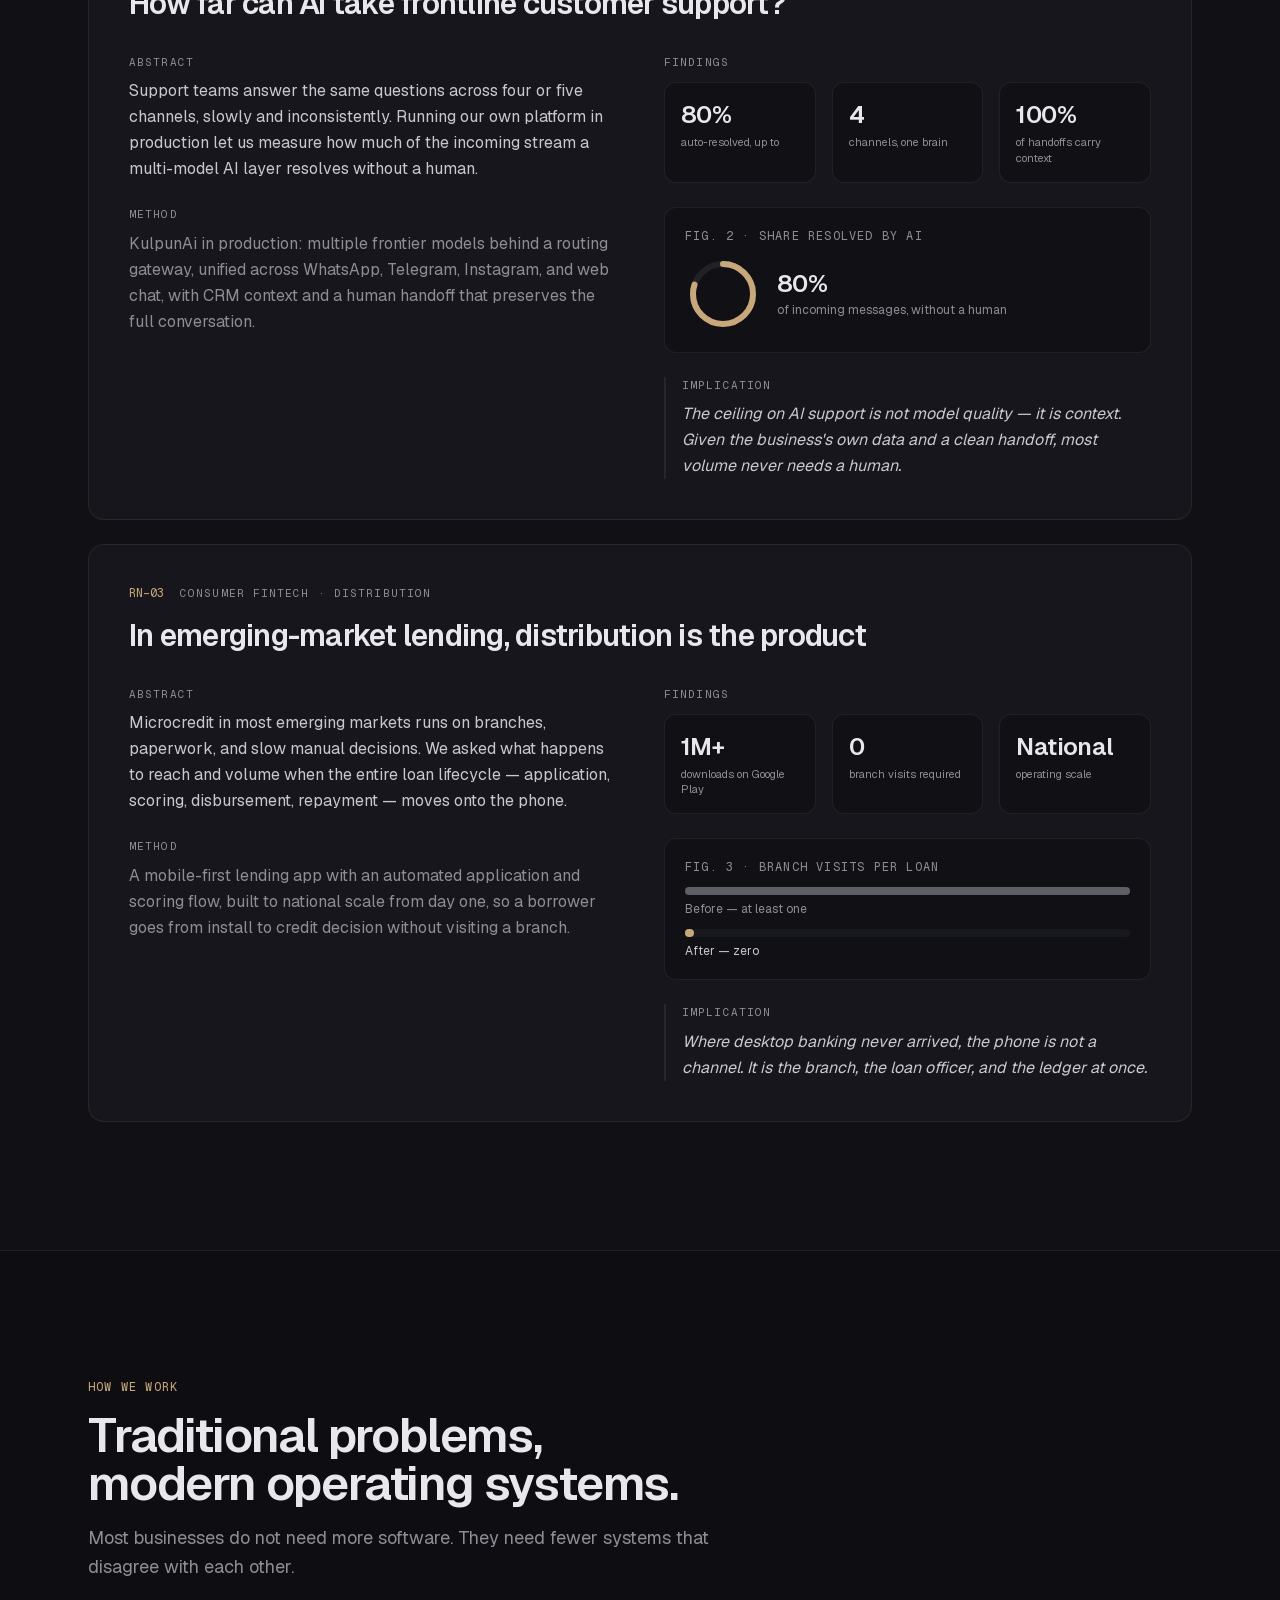
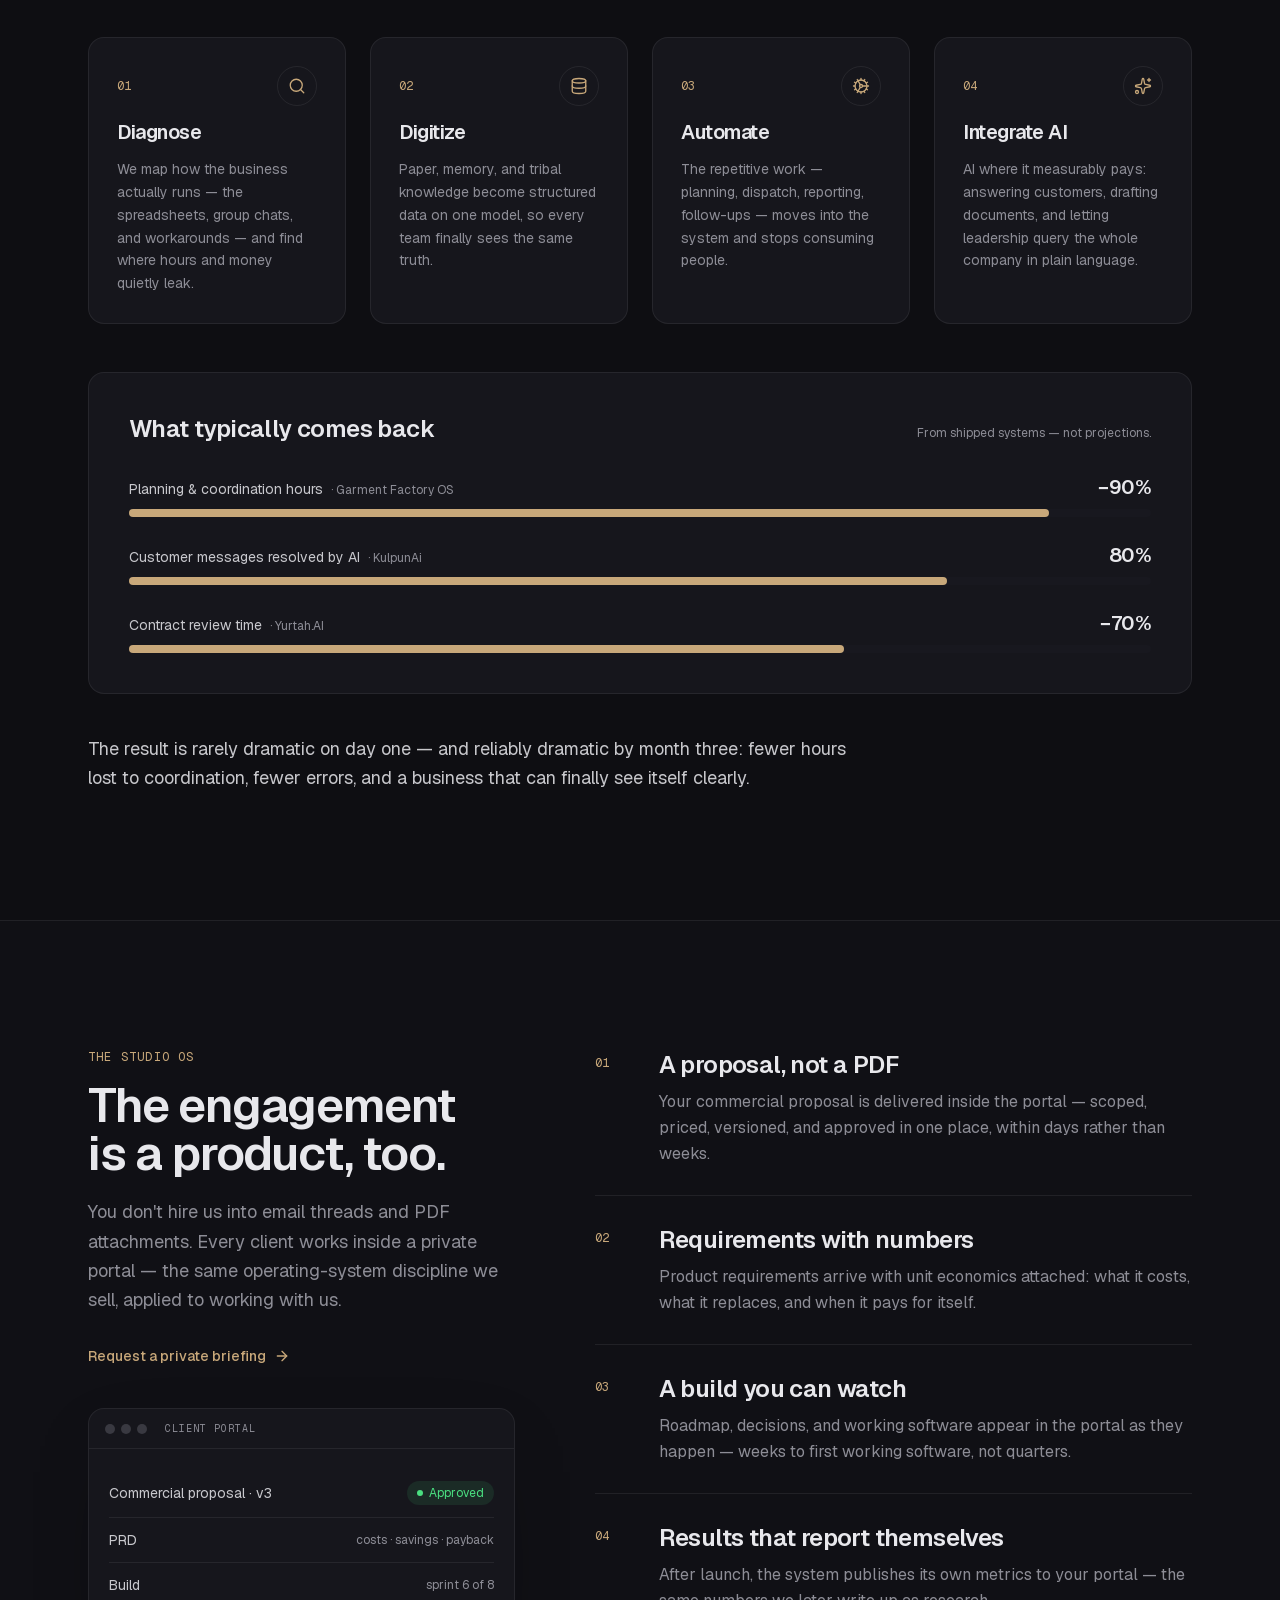
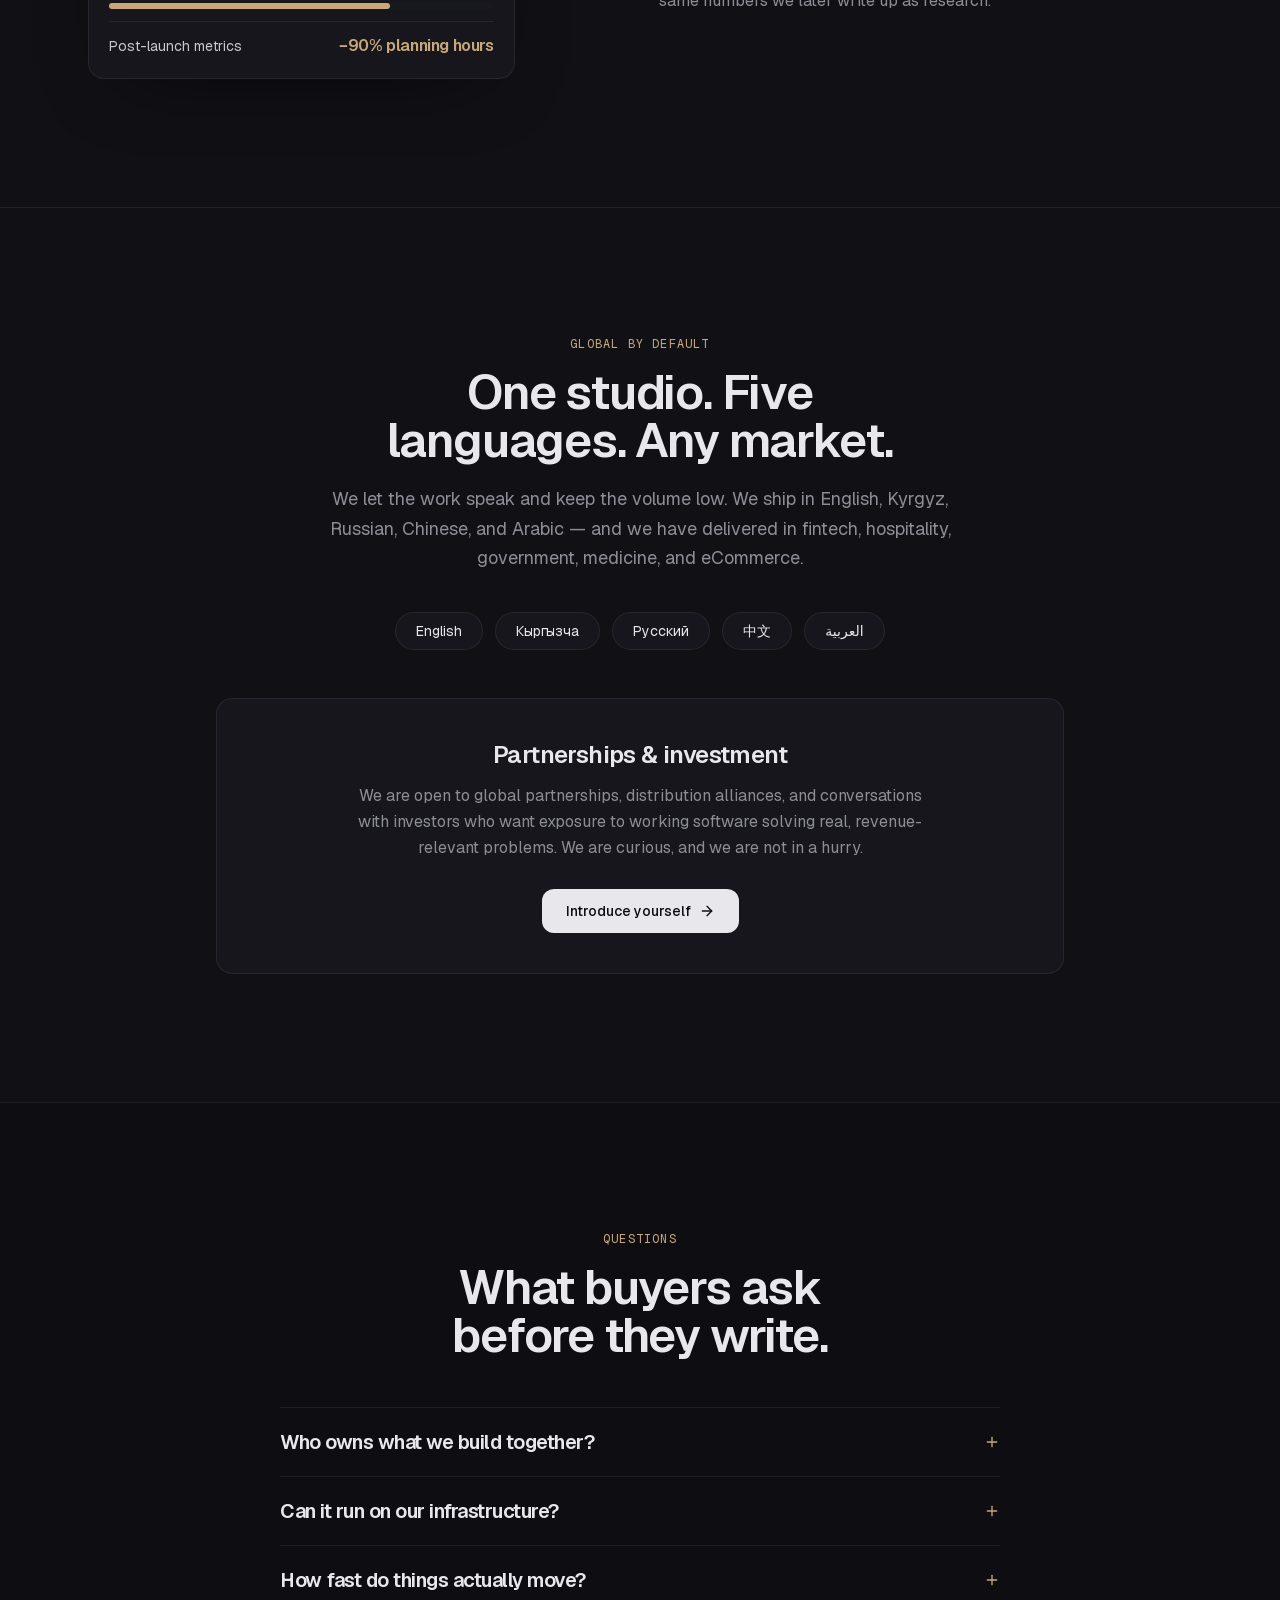
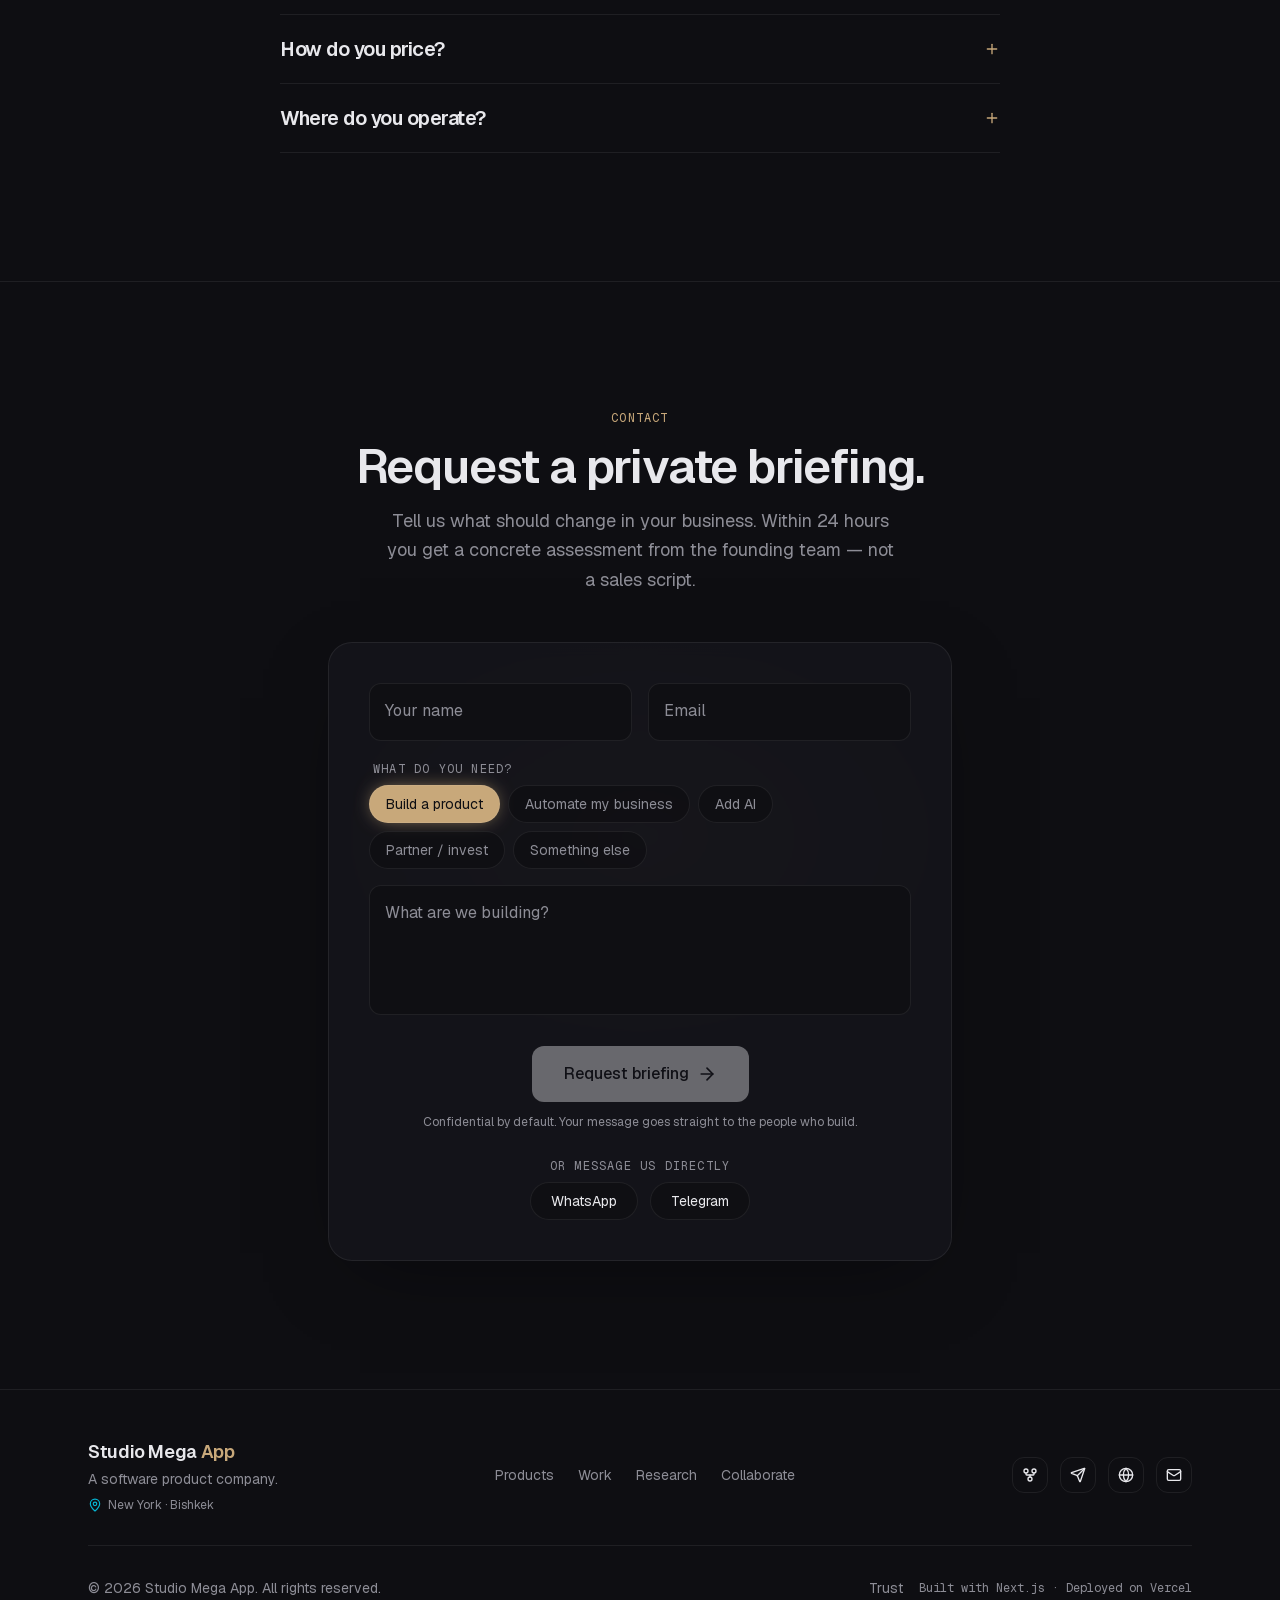
